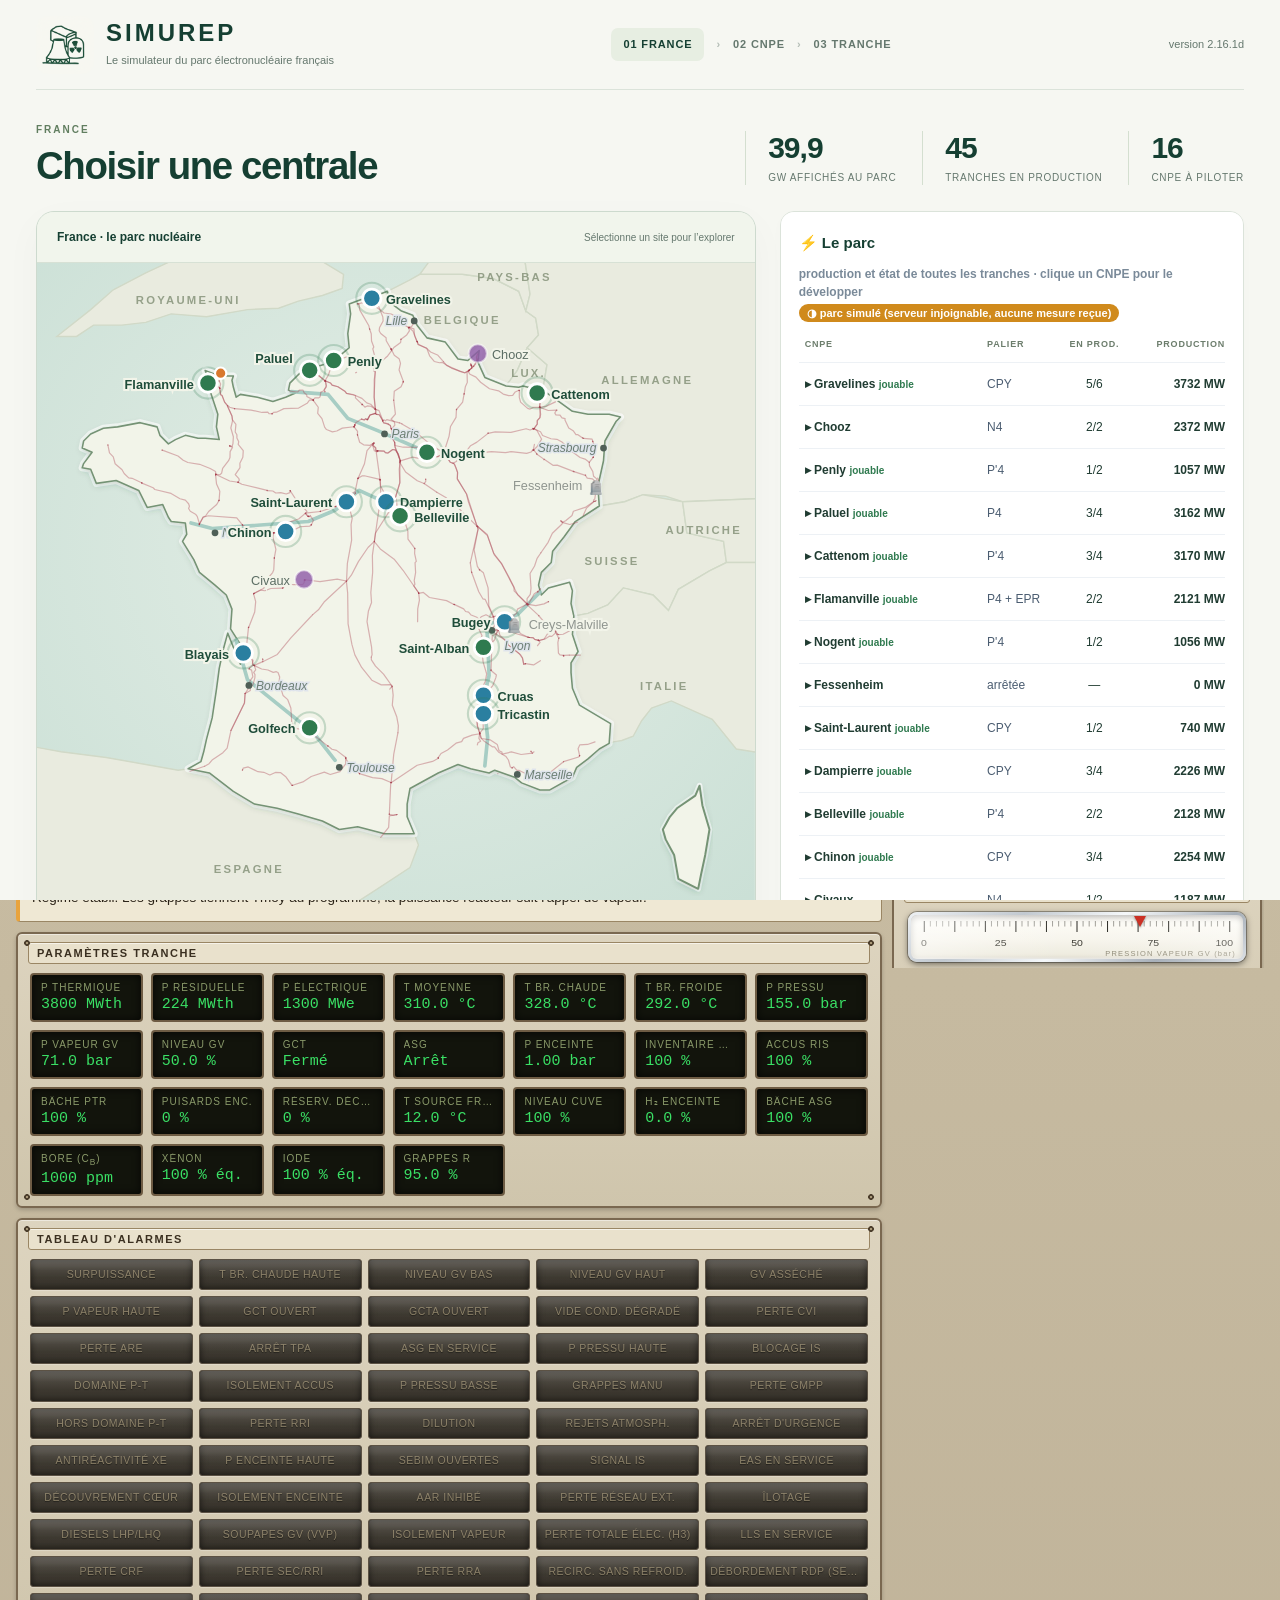
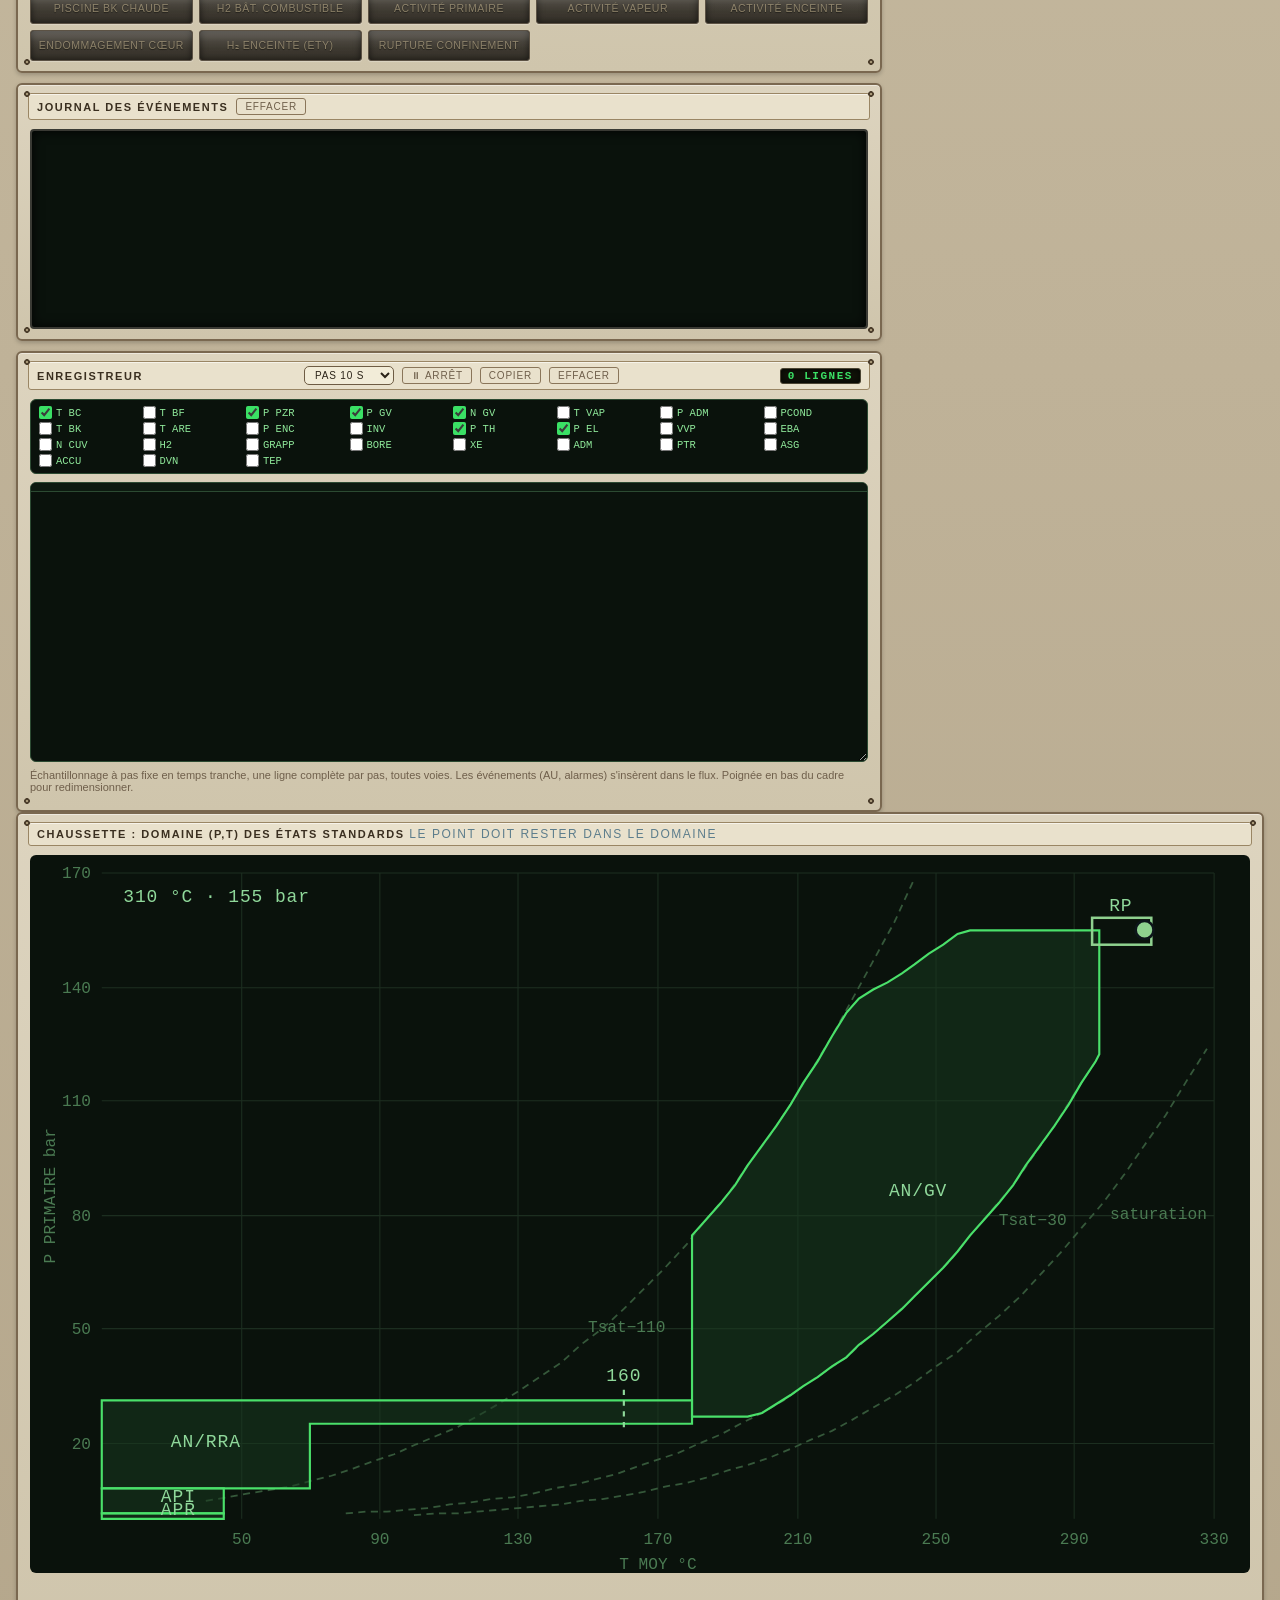
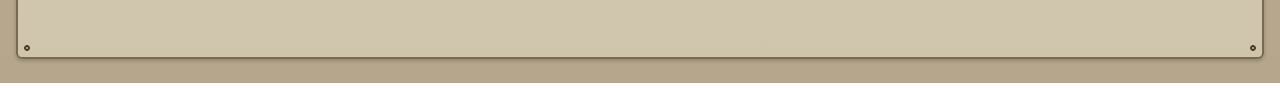
==== index.html @ f153187c "SIMUREP 2.16.1d : arrêts fortuits, Flamanville et retrait de la démo" ====
<!DOCTYPE html>
<!--
  ══════════════════════════════════════════════════════════════════════════════
  SIMUREP — © 2026 AnthoninP. Tous droits réservés.
  Ce code, son moteur physique, ses figures, ses textes et ses données sont une
  œuvre originale protégée par le droit d'auteur. Toute reproduction, copie,
  extraction, adaptation ou réutilisation, totale ou partielle, à quelque fin que
  ce soit, est INTERDITE sans l'autorisation écrite préalable de l'auteur.
  Le moteur de calcul de la version publique tourne sur un serveur privé ; le code
  visible ici est un châssis d'affichage. Contact : contact@simurep.fr

  Œuvre déposée à l'Agence pour la Protection des Programmes (APP Paris),
  enregistrée au répertoire IDDN sous le numéro :
    IDDN.FR.001.350014.000.S.P.2026.000.21100
  ══════════════════════════════════════════════════════════════════════════════
-->
<html lang="fr">
<head>
<meta charset="utf-8">
<meta name="viewport" content="width=device-width, initial-scale=1, maximum-scale=1, user-scalable=no, viewport-fit=cover">
<meta name="author" content="AnthoninP">
<meta name="copyright" content="© 2026 AnthoninP. SIMUREP, tous droits réservés. Reproduction interdite sans autorisation écrite. contact@simurep.fr">
<meta name="robots" content="index, follow, noai, noimageai">
<meta name="tdm-reservation" content="1">
<meta name="tdm-policy" content="https://simurep.fr/.well-known/tdm-policy.json">
<meta name="identifier" content="IDDN.FR.001.350014.000.S.P.2026.000.21100">
<meta name="dcterms.identifier" content="IDDN.FR.001.350014.000.S.P.2026.000.21100">
<title>SIMUREP, le simulateur du parc électronucléaire français · version 2.16.1d</title>
<meta property="og:title" content="SIMUREP, le simulateur du parc électronucléaire français">
<meta property="og:description" content="Choisis ta centrale sur la carte du parc et prends ton quart : pilote une tranche REP 900 MWe (paliers CPY et CP0) ou 1300 MWe (P4/P&#8217;4), physique réaliste, missions et mode facile.">
<meta name="description" content="SIMUREP, le simulateur du parc électronucléaire français : la France, le CNPE, la tranche. Choisis ta centrale sur la carte, prends le quart et pilote un réacteur REP 900 ou 1300 MWe depuis ton navigateur.">
<!-- mode application plein écran quand ajouté à l'écran d'accueil iOS/Android -->
<meta name="apple-mobile-web-app-capable" content="yes">
<meta name="mobile-web-app-capable" content="yes">
<meta name="apple-mobile-web-app-status-bar-style" content="black-translucent">
<meta name="apple-mobile-web-app-title" content="SIMUREP">
<meta name="theme-color" content="#1f4d3a">
<link rel="manifest" href="manifest.webmanifest">
<link rel="apple-touch-icon" sizes="180x180" href="assets/identite/icon-180.png">
<link rel="icon" type="image/png" sizes="32x32" href="assets/identite/icon-32.png">
<meta name="color-scheme" content="light only"><!-- 2.15.1 : la page porte SA palette (beige de pupitre, écrans verts) ; sans cette ligne, le mode sombre forcé de certains téléphones inverse et fait baver textes et synoptiques -->
<script>
  // ═══ SIMUREP — © 2026 AnthoninP — Tous droits réservés. Reproduction, copie, extraction ou réutilisation
  // interdites sans autorisation écrite de l'auteur (contact@simurep.fr). Ce fichier fait partie d'une œuvre protégée.
  // Œuvre déposée à l'APP, répertoire IDDN : IDDN.FR.001.350014.000.S.P.2026.000.21100 ═══

// enregistrement du service worker : rend le simulateur utilisable hors ligne
// après un premier chargement en ligne (nécessite le fichier sw.js à côté)
if('serviceWorker' in navigator){
  window.addEventListener('load',function(){
    navigator.serviceWorker.register('./sw.js').catch(function(){});
  });
}
</script>
<style>
  :root{
    color-scheme:light only;  /* 2.15.1 : jamais d'inversion automatique par le navigateur */
    --panel:#d8cfba;          /* beige panneau */
    --panel2:#c6bba1;         /* fond pupitre */
    --edge:#8a765a;           /* marron cadre */
    --ink:#2b2318;            /* encre brune */
    --dim:#6f5f4b;
    --amber:#e8a33d;
    --red:#c9271b;
    --green:#17b33c;          /* vert voyant */
    --cyan:#17656f;           /* bleu pétrole (lisible sur beige) */
    --scr:#0a120c;            /* fond écran automate */
    --scrEdge:#2c4a32;
    --scrInk:#8fe89a;
    --scrDim:#4a7a52;
    --steam:#e4ecef;
    --hot:#d95f4a;
    --cold:#4f8fc5;
    --digit:#ff3b30;
    --mono:"IBM Plex Mono","Cascadia Mono","Consolas","Menlo",monospace;
    --cond:"Arial Narrow","Roboto Condensed","Helvetica Neue",Arial,sans-serif;
  }
  *{box-sizing:border-box;margin:0;padding:0}
  html,body{background:linear-gradient(180deg,#cdc2a8,#bfb298 60%,#b5a78c);color:var(--ink);font-family:var(--cond);-webkit-text-size-adjust:100%}
  body{padding:10px;min-height:100vh}

  .topbar{display:flex;align-items:center;gap:14px;flex-wrap:wrap;
    border:2px solid #6e5c44;background:linear-gradient(180deg,#efe7d2,#ddd2b8);
    box-shadow:0 2px 5px #0004, inset 0 1px 0 #fff8;
    padding:10px 14px;border-radius:6px;margin-bottom:10px}
  .topbar h1{font-weight:700;letter-spacing:.09em;text-transform:uppercase;
    font-size:clamp(15px,2vw,21px);color:#2b2318;line-height:1.1}
  .topbar .sub{font-size:12px;color:var(--dim);letter-spacing:.08em;text-transform:uppercase}
  .spacer{flex:1}
  .clock{font-family:var(--mono);font-size:clamp(14px,1.6vw,18px);color:#ffb03a;
    background:#141008;border:2px solid #5c4c36;box-shadow:inset 0 0 8px #000c;
    padding:4px 10px;border-radius:4px;white-space:nowrap}
  .accel{display:flex;gap:0;border:1px solid var(--edge);border-radius:4px;overflow:hidden}
  .accel button{background:#b6a988;color:#5c4c36;border:0;border-right:1px solid var(--edge);
    font-family:var(--mono);font-size:13px;padding:6px 12px;cursor:pointer}
  .accel button:last-child{border-right:0}
  .accel button.on{background:#3d3021;color:#ffb03a;box-shadow:inset 0 0 6px #000a}

  html,body{overflow-x:hidden;overflow-x:clip;max-width:100vw;touch-action:manipulation}
  .layout{display:grid;grid-template-columns:1fr;gap:10px}
  .main,.side,.card{min-width:0}
  @supports(padding:env(safe-area-inset-top)){
    body{padding-top:env(safe-area-inset-top);padding-left:env(safe-area-inset-left);padding-right:env(safe-area-inset-right);padding-bottom:env(safe-area-inset-bottom)}
  }
  select{min-width:0;max-width:100%}
  #synWrap,#sockWrap{overflow:hidden;position:relative;touch-action:pan-y}
  @keyframes puffRise{
    0%  {transform:translate(930px,283px) scale(0.95);opacity:0;}
    6%  {opacity:0.95;}
    30% {transform:translate(933px,236px) scale(1.6);opacity:0.9;}
    60% {transform:translate(945px,180px) scale(2.6);opacity:0.65;}
    85% {transform:translate(964px,130px) scale(3.5);opacity:0.32;}
    100%{transform:translate(982px,96px) scale(4.2);opacity:0;}
  }
  @keyframes puffRiseB{
    0%  {transform:translate(930px,283px) scale(1.0);opacity:0;}
    6%  {opacity:0.95;}
    30% {transform:translate(935px,238px) scale(1.5);opacity:0.9;}
    60% {transform:translate(949px,184px) scale(2.75);opacity:0.65;}
    85% {transform:translate(969px,134px) scale(3.35);opacity:0.32;}
    100%{transform:translate(988px,100px) scale(4.05);opacity:0;}
  }
  #gPanache .puff{animation:puffRise 9.4s linear infinite;will-change:transform,opacity}
  #gPanache .puff:nth-child(even){animation-name:puffRiseB}
  #gPanache .puff:nth-child(1){animation-delay:-0.00s}
  #gPanache .puff:nth-child(2){animation-delay:-0.78s}
  #gPanache .puff:nth-child(3){animation-delay:-1.57s}
  #gPanache .puff:nth-child(4){animation-delay:-2.35s}
  #gPanache .puff:nth-child(5){animation-delay:-3.13s}
  #gPanache .puff:nth-child(6){animation-delay:-3.92s}
  #gPanache .puff:nth-child(7){animation-delay:-4.70s}
  #gPanache .puff:nth-child(8){animation-delay:-5.48s}
  #gPanache .puff:nth-child(9){animation-delay:-6.27s}
  #gPanache .puff:nth-child(10){animation-delay:-7.05s}
  #gPanache .puff:nth-child(11){animation-delay:-7.83s}
  #gPanache .puff:nth-child(12){animation-delay:-8.62s}
  #synop,#sockSvg{transform-origin:0 0;display:block;touch-action:pan-y;will-change:transform}
  #synWrap{overflow:hidden;position:relative}
#isoWrap{overflow:hidden;position:relative;display:none;background:#050806;border-radius:10px}
#cnpeWrap{position:relative;overflow:hidden;border-radius:14px;background:#fff;box-shadow:0 1px 4px rgba(20,40,60,.10)}
#cnpeSvg{width:100%;height:auto;display:block;transform-origin:0 0;touch-action:pan-y;will-change:transform}
#cnpeZr{display:none;position:absolute;top:8px;right:8px;z-index:5;background:#fff;border:1px solid #d5dee6;color:#1d2a38;border-radius:8px;padding:5px 9px;font-size:11px;font-weight:700;cursor:pointer}
#cnpeUnits{display:grid;grid-template-columns:repeat(auto-fit,minmax(200px,1fr));gap:10px;margin-top:12px}
.cnpeCard{background:#fff;border-radius:14px;padding:12px 14px;box-shadow:0 1px 3px rgba(20,40,60,.08)}
.cnpeBtn{background:#fff;color:#1d2a38;border:1px solid #d5dee6;border-radius:12px;padding:8px 12px;font-size:13px;font-weight:600;box-shadow:0 1px 3px rgba(20,40,60,.06);cursor:pointer;font-family:inherit}
.layBtn{background:#fff;color:#8a99a8;border:1px solid #dfe6ee;border-radius:999px;padding:4px 11px;font-size:11.5px;font-weight:600;cursor:pointer;font-family:inherit;transition:background .15s,color .15s}.layBtn.on{background:#e6eef6;color:#1d2a38;border-color:#c9d6e2}
/* ── la conduite du réseau (accueil) : contrôles à boutons, style Apple ── */
.dpRow{display:flex;align-items:center;gap:8px;padding:7px 0;border-top:1px solid #eef2f6}.dpRow:first-child{border-top:0}
.dpLab{flex:1;min-width:0;font-size:13px;color:#1d2a38;font-weight:600;white-space:nowrap;overflow:hidden;text-overflow:ellipsis}.dpLab small{display:block;font-weight:500;color:#8a99a8;font-size:11px}
.dpVal{font-variant-numeric:tabular-nums;font-size:13px;color:#33465c;min-width:86px;text-align:right}.dpVal b{color:#1d2a38}
.dpBtn{width:32px;height:32px;border-radius:50%;border:1px solid #d5dee6;background:#fff;color:#1d2a38;font-size:18px;line-height:30px;text-align:center;padding:0;cursor:pointer;font-family:inherit;box-shadow:0 1px 2px rgba(20,40,60,.06);flex:0 0 auto;-webkit-tap-highlight-color:transparent}.dpBtn:active{background:#e6eef6}.dpBtn[disabled]{opacity:.35}
.dpBig{font-size:38px;font-weight:800;letter-spacing:-.5px;color:#1d2a38;font-variant-numeric:tabular-nums;line-height:1}.dpBig small{font-size:16px;font-weight:600;color:#8a99a8;letter-spacing:0}
.dpChip{display:inline-block;padding:3px 10px;border-radius:999px;font-size:11.5px;font-weight:700;color:#fff;background:#2f7a4f;white-space:nowrap}
.dpBar{height:6px;border-radius:3px;background:#eef2f6;overflow:hidden;margin-top:6px}.dpBar i{display:block;height:100%;background:#2f7a4f;width:0;transition:width .4s}
.dpSec{font-size:11px;letter-spacing:.6px;text-transform:uppercase;color:#8a99a8;font-weight:700;margin:14px 0 2px}
.dpHelp{margin-top:10px;font-size:12.5px;color:#33465c;line-height:1.5}.dpHelp summary{cursor:pointer;font-weight:700;color:#2f7a4f;list-style:none;font-size:12.5px}.dpHelp summary::-webkit-details-marker{display:none}.dpHelp p{margin:6px 0}
.dpLog{margin-top:8px;font-size:12px;line-height:1.5;color:#33465c;max-height:110px;overflow:auto}.dpLog div{padding:2px 0;border-top:1px solid #f0f3f6}
.cnpeBtn.on{background:#2f7a4f;color:#fff;border-color:#2f7a4f}
#isoSvg{width:100%;height:auto;max-height:82vh;display:block;transform-origin:0 0;touch-action:pan-y;will-change:transform}
#viewBar{display:flex;gap:5px;align-items:center;margin:0 0 5px}
#viewBar .sw{min-width:0;font-size:9.5px;line-height:1;padding:4px 8px 3px;letter-spacing:.7px;text-transform:uppercase;font-family:ui-monospace,Menlo,Consolas,monospace;font-weight:700;color:#8fe89a;background:#0f1a13;border:1px solid #5a8a62;border-radius:2px;box-shadow:inset 1px 1px 0 #2f5238,inset -1px -1px 0 #060c08,0 1px 0 #000;position:relative;padding-left:16px}
#viewBar .sw::before{content:'';position:absolute;left:5px;top:50%;width:6px;height:6px;margin-top:-3px;background:#22402a;border:1px solid #0a120d;box-shadow:inset 0 0 1px #000}
#viewBar .sw.on{background:#1c2e20;color:#c9ffd0}
#viewBar .sw.on::before{background:#3ad46a;box-shadow:0 0 5px #3ad46a}
#viewBar .sw:active{box-shadow:inset -1px -1px 0 #2f5238,inset 1px 1px 0 #060c08} /* PAS de border-radius ici : un clip arrondi sur contenu transformé casse le fast-path GPU iOS (zoom qui rame) */
  #panOver{pointer-events:none;overflow:visible;transition:opacity .35s}
  #synZr,#sockZr,#isoZr{display:none;position:absolute;top:6px;right:6px;z-index:5;background:#1a2a1cee;border:1px solid #3a6a42;color:#8fe89a;border-radius:7px;padding:6px 10px;font-family:inherit;font-size:11px;font-weight:700;cursor:pointer}
  #aboutDd summary{list-style:none;cursor:pointer;user-select:none}
  #aboutDd summary::-webkit-details-marker{display:none}
  #aboutPane{position:absolute;right:0;top:calc(100% + 8px);width:min(460px,92vw);max-height:min(66vh,540px);overflow:auto;background:linear-gradient(180deg,#ddd4bf,#cfc5ac);border:2px solid #7a6850;border-radius:8px;box-shadow:0 8px 26px #0007;padding:11px 13px;z-index:90;text-align:left;color:#2b2318;font-size:12.5px;line-height:1.55}
  #aboutPane p{margin:7px 0}
  #mnav{position:fixed;bottom:0;left:0;right:0;display:none;gap:8px;padding:9px 10px calc(9px + env(safe-area-inset-bottom));background:#c2b494f2;border-top:2px solid #6e5c44;box-shadow:0 -5px 16px #0007;z-index:60;backdrop-filter:blur(8px)}
  #mnav button{flex:1;background:linear-gradient(180deg,#ddd2b8,#c2b494);border:1px solid #6e5c44;color:#2b2318;border-radius:8px;padding:12px 4px;font-family:inherit;font-size:12.5px;font-weight:700;letter-spacing:.03em;cursor:pointer}
  @media(max-width:1099px){#mnav{display:flex}body{padding-bottom:70px}}
  .al{white-space:nowrap;overflow:hidden;text-overflow:ellipsis;min-width:0}
  .mimic{position:relative;border:3px solid #4a463c;background:var(--scr);border-radius:8px;padding:8px;box-shadow:inset 0 0 20px #000e, 0 2px 5px #0005}
  .mimic svg{width:100%;height:auto;display:block}
  .side{display:grid;gap:10px;align-content:start}
  .main{display:grid;gap:10px;align-items:start}

  .card{position:relative;border:2px solid #7a6850;background:linear-gradient(180deg,#ddd4bf,#cfc5ac);border-radius:6px;padding:10px 12px;box-shadow:0 2px 4px #0003, inset 0 1px 0 #fff7;margin-bottom:10px}
  .main .card,.side .card{margin-bottom:0}
  .main{align-items:start}
  .card::after{content:'';position:absolute;inset:2px;pointer-events:none;
    background-image:radial-gradient(circle at 7px 7px,#a89878 0 1.4px,#4c3e2c 1.5px 2.8px,transparent 3px),radial-gradient(circle at calc(100% - 7px) 7px,#a89878 0 1.4px,#4c3e2c 1.5px 2.8px,transparent 3px),radial-gradient(circle at 7px calc(100% - 7px),#a89878 0 1.4px,#4c3e2c 1.5px 2.8px,transparent 3px),radial-gradient(circle at calc(100% - 7px) calc(100% - 7px),#a89878 0 1.4px,#4c3e2c 1.5px 2.8px,transparent 3px);
    background-repeat:no-repeat}
  @media(max-width:540px){.row{gap:6px 8px}.row button.sw{flex:1 1 auto;min-width:104px}}
  .card h2{font-size:11px;letter-spacing:.14em;text-transform:uppercase;color:#3a2f20;
    background:#e9e1cc;border:1px solid #9a8664;border-radius:3px;box-shadow:inset 0 1px 0 #fff9;
    padding:4px 8px;margin:-2px -2px 9px;font-weight:700}
  .row{display:flex;align-items:center;gap:10px;margin:7px 0;flex-wrap:wrap}
  .row label{font-size:13px;min-width:118px;color:var(--ink)}
  .val{font-family:var(--mono);font-size:13px;color:#3ae065;background:#101208;border:1px solid #4a4432;border-radius:3px;padding:1px 7px;box-shadow:inset 0 0 6px #000c;margin-left:auto;white-space:nowrap}
  .note{font-size:11px;color:var(--dim)}
  input[type=range]{flex:1;min-width:110px;height:26px;-webkit-appearance:none;appearance:none;background:transparent}
  input[type=range]::-webkit-slider-runnable-track{height:8px;border-radius:4px;background:#8a7a5c;box-shadow:inset 0 1px 3px #0007}
  input[type=range]::-webkit-slider-thumb{-webkit-appearance:none;appearance:none;width:26px;height:26px;border-radius:50%;background:radial-gradient(circle at 40% 35%,#efe4c8,#a8987a);border:2px solid #5c4c36;box-shadow:0 1px 3px #0006;cursor:pointer;margin-top:-9px}
  input[type=range]::-moz-range-track{height:8px;border-radius:4px;background:#8a7a5c}
  input[type=range]::-moz-range-thumb{width:24px;height:24px;border-radius:50%;background:radial-gradient(circle at 40% 35%,#efe4c8,#a8987a);border:2px solid #5c4c36}
  input[type=range]:disabled{opacity:.45}
  #slideBub{position:fixed;display:none;z-index:99;background:#101208;color:#3ae065;border:2px solid #6e5c44;border-radius:6px;padding:5px 12px;font-family:var(--mono);font-size:17px;font-weight:700;box-shadow:0 3px 10px #0008, inset 0 0 6px #000c;pointer-events:none;transform:translate(-50%,-115%);white-space:nowrap}
  #slideBub.on{display:block}

  button.sw{background:linear-gradient(180deg,#c2b494,#a89a78);border:1px solid #6e5c44;color:#2b2318;
    font-family:var(--cond);font-size:13px;padding:6px 12px;border-radius:4px;cursor:pointer;letter-spacing:.04em;
    box-shadow:0 1px 2px #0004, inset 0 1px 0 #fff6}
  button.sw:active{transform:translateY(1px)}
  button.sw.on{background:radial-gradient(ellipse at 50% 60%,#5fe87a,#1d9e3f);border-color:#0e7a2a;color:#04300e;
    box-shadow:0 0 10px 2px #2fd85a66, inset 0 0 6px #fff5}
  button.sw.warn{background:radial-gradient(ellipse at 50% 60%,#ffd97a,#e09a12);border-color:#a87608;color:#4a3000;
    box-shadow:0 0 10px 2px #f0a91c66, inset 0 0 6px #fff5}
  button.hold.holding{background:#4a3a12!important;border-color:#e8a33d!important;color:#ffd27a!important}
  button.hold{background:linear-gradient(180deg,#c2b494,#a89a78);border:1px solid #6e5c44;color:#17656f;
    font-family:var(--cond);font-size:13px;padding:8px 12px;border-radius:4px;cursor:pointer;user-select:none;-webkit-user-select:none;touch-action:manipulation}
  button.hold:active{background:#988a68}
  button.au{width:100%;background:radial-gradient(circle at 50% 35%,#7c1610,#4e0d09);
    border:2px solid #8c2a22;color:#ffd9d5;font-weight:700;letter-spacing:.12em;font-size:14px;
    padding:12px;border-radius:6px;cursor:pointer;text-transform:uppercase}
  button.au:active{transform:translateY(1px)}
  button.inc{background:linear-gradient(180deg,#8a5c3a,#6e4426);border:1px solid #4a2c14;color:#ffd9a0;
    font-size:13px;padding:8px 10px;border-radius:4px;cursor:pointer;flex:1;letter-spacing:.03em}
  button.rearm{background:linear-gradient(180deg,#3a7a4a,#256036);border:1px solid #14401e;color:#c8ffd4;
    font-size:13px;padding:8px 10px;border-radius:4px;cursor:pointer;flex:1}

  .params{display:grid;grid-template-columns:repeat(auto-fit,minmax(118px,1fr));gap:8px}
  .p{background:#12140c;border:2px solid #6e5c44;border-radius:4px;padding:7px 9px;min-width:0;overflow:hidden;box-shadow:inset 0 0 8px #000b}
  .p .k{font-size:10px;letter-spacing:.1em;text-transform:uppercase;color:#8a9a6a;white-space:nowrap;overflow:hidden;text-overflow:ellipsis}
  .p .v{font-family:var(--mono);font-size:15px;color:#3ae065;margin-top:3px;white-space:nowrap;overflow:hidden;text-overflow:ellipsis}
  .p .v.a{color:var(--amber)} .p .v.r{color:var(--red)}

  .bilan{width:100%;border-collapse:collapse;font-family:var(--mono);font-size:12.5px}
  .bilan td{padding:3px 2px;border-bottom:1px dotted #202a31}
  .bilan td:last-child{text-align:right;color:var(--amber)}
  .bilan tr.tot td{border-top:1px solid var(--edge);border-bottom:0;color:#e6edf0;font-weight:700}
  .bilan tr.tot td:last-child{color:var(--green)}

  .alarms{display:grid;grid-template-columns:repeat(auto-fit,minmax(96px,1fr));gap:6px}
  /* verrines d'alarme : dalle translucide sur caisson sombre, étiquette dans l'épaisseur */
  .al{position:relative;
    background:linear-gradient(180deg,rgba(238,230,206,.16),rgba(190,178,148,.08)),#2a2620;
    border:1px solid #5c5244;border-radius:3px;
    font-size:10.5px;letter-spacing:.05em;text-transform:uppercase;color:#8a7f66;
    text-align:center;padding:8px 4px;line-height:1.25;
    box-shadow:inset 0 0 7px #0009, 0 1px 1px #fff4;text-shadow:0 1px 1px #0007}
  .al::after{content:'';position:absolute;inset:0;border-radius:inherit;pointer-events:none;
    background:linear-gradient(180deg,rgba(255,255,255,.20) 0%,rgba(255,255,255,.04) 36%,transparent 62%)}
  .al.amber{background:radial-gradient(ellipse at 50% 55%,#ffdf7a 0%,#f0a91c 66%,#b87a08 100%);
    border-color:#a87608;color:#241800;text-shadow:0 0 2px #fff9;
    box-shadow:0 0 16px 3px #f0a91c88, inset 0 0 10px #ffffff55;
    animation:blink 1.1s steps(2,start) infinite}
  .al.red{background:radial-gradient(ellipse at 50% 55%,#ff9d86 0%,#e0392a 66%,#8c150c 100%);
    border-color:#8c1a10;color:#2a0300;text-shadow:0 0 2px #fff7;
    box-shadow:0 0 16px 3px #e0392a88, inset 0 0 10px #ffffff44;
    animation:blink .6s steps(2,start) infinite}
  @keyframes blink{50%{filter:brightness(.55)}}
  @media (prefers-reduced-motion:reduce){.al.amber,.al.red{animation:none}}

  .msg{border:1px solid #9a8664;border-left:4px solid var(--amber);background:#efe8d4;
    border-radius:4px;padding:9px 12px;font-size:13.5px;line-height:1.45;color:#2b2318;min-height:44px;box-shadow:inset 0 1px 0 #fff8}

  .log{font-family:var(--mono);font-size:11.5px;line-height:1.55;height:200px;overflow-y:auto;
    background:var(--scr);border:2px solid #3a3a34;border-radius:4px;padding:6px 9px;box-shadow:inset 0 0 12px #000d;
    scrollbar-width:thin;scrollbar-color:#2c4a32 transparent}
  .log::-webkit-scrollbar{width:8px}
  .log::-webkit-scrollbar-thumb{background:#2c4a32;border-radius:4px}
  .log .e{color:var(--scrInk);white-space:pre-wrap}
  .log .e.red{color:#ff8d84}
  .log .e.amber{color:#ffd469}
  .log .e.cyan{color:#5fe0c8}
  .log .e.dim{color:var(--scrDim)}
  .logclear{margin-left:auto;background:none;border:1px solid var(--edge);color:var(--dim);
    font-size:10px;letter-spacing:.08em;text-transform:uppercase;padding:2px 8px;border-radius:3px;cursor:pointer}

  /* ---- écran d'ordinateur ---- */
  @media (min-width:1100px){
    body{padding:14px 16px}
    .layout{grid-template-columns:minmax(0,1fr) 372px;align-items:start}
    .main{display:grid;gap:10px}
    .side{max-height:calc(100vh - 96px);overflow-y:auto;padding-right:2px;
      scrollbar-width:thin;scrollbar-color:#8a765a transparent}
    .side::-webkit-scrollbar{width:8px}
    .side::-webkit-scrollbar-thumb{background:#8a765a;border-radius:4px}
    .params{grid-template-columns:repeat(7,minmax(0,1fr))}
    .alarms{grid-template-columns:repeat(5,minmax(0,1fr))}
  }
  @media (max-width:1099px){
    .params{grid-template-columns:repeat(3,minmax(0,1fr))}
    .alarms{grid-template-columns:repeat(2,minmax(0,1fr))}
  }

  /* SVG */
  .lbl{font-family:var(--mono);font-size:12px;fill:#8fd89a;letter-spacing:.02em}
  .lblS{font-family:var(--mono);font-size:10.5px;fill:#5a9a62;letter-spacing:.02em}
  /* écran de supervision : rendu pixel d'automate */
  #synop *{shape-rendering:crispEdges}
  #synop text{font-family:var(--mono)}
  /* pupitre formation (mode facile) */
  #easyCard{display:none;border:2px solid #c89a1a;background:linear-gradient(180deg,#fff3c8,#f5e4a4);
    border-radius:6px;padding:10px 14px;box-shadow:0 2px 5px #0004, inset 0 1px 0 #fffa;margin-bottom:2px}
  #easyCard.on{display:block}
  #easyMsg{font-size:15px;line-height:1.5;color:#3a2c10;font-weight:600}
  #easyLex{display:none;margin:8px 0;font-size:12.5px;line-height:1.55;color:#4a3a1a;column-width:270px;column-gap:22px;background:linear-gradient(180deg,#ddd4bf,#cfc5ac);border:2px solid #7a6850;border-radius:6px;padding:10px 12px}
  #easyLex.on{display:block}
  #easyLex b{color:#2b2318}
  .lexD summary{cursor:pointer;color:#a8720a;font-weight:700;font-size:11.5px;margin-top:2px}
  .lexD summary:hover{text-decoration:underline}
  .lexP{margin:4px 0 6px;padding:6px 9px;background:#fffbe8;border-left:3px solid #c89a1a;border-radius:3px}
  .digits{font-family:var(--mono);font-weight:700;fill:var(--digit)}
  .digitsG{font-family:var(--mono);font-weight:700;fill:var(--green)}
  .flowhot{stroke:var(--hot);stroke-width:7;fill:none}
  .flowcold{stroke:var(--cold);stroke-width:7;fill:none}
  .flowdash{stroke:#fff;stroke-opacity:.55;stroke-width:2.2;fill:none;stroke-dasharray:6 12}
  .steamline{stroke:var(--steam);stroke-width:5;fill:none;stroke-opacity:.85}
  .steamsmall{stroke:var(--steam);stroke-width:3;fill:none;stroke-opacity:.7}
  .waterline{stroke:#2a6a3e;stroke-width:4;fill:none;stroke-opacity:.85}
  .watersmall{stroke:#2a6a3e;stroke-width:3;fill:none;stroke-opacity:.75}
  .vessel{fill:#16241a;stroke:#3a5a42;stroke-width:2}
  .sens rect{fill:#0b0f13;stroke:#2a343c;stroke-width:1;rx:3}
  .sens .sl{font-family:var(--cond);font-size:8.5px;fill:#5d6d75;letter-spacing:.06em}
  .sens .sv{font-family:var(--mono);font-size:11px;fill:#4fc57a;font-weight:700}
  .sens line{stroke:#3a4750;stroke-width:1;stroke-dasharray:2 3}
  .tab{cursor:pointer}
  .anim .fdash{animation:dashmove 1.2s linear infinite}
  @keyframes dashmove{to{stroke-dashoffset:-18}}
  @media (prefers-reduced-motion:reduce){.anim .fdash{animation-duration:3.6s}}  /* le sens du débit est une info : on ralentit, on ne fige pas (réglage « réduire le mouvement » des PC) */
</style>
<style id="parcTheme">
/* PARC_THEME_START */
/* SIMUREP © 2026 AnthoninP. Vue parc et CNPE, sans effet sur les pupitres TRANCHE.
   Source embarquée par embed.py pour conserver le fonctionnement autonome. */
#carteFr,#cnpeFr{--forest:#153f32;--ink:#203c32;--muted:#65786e;--line:#dbe3da;--paper:#f6f7f2;background:var(--paper)!important;color:var(--ink);font-family:Inter,-apple-system,BlinkMacSystemFont,"Segoe UI",sans-serif;font-size:14px;line-height:1.5}
#carteFr *,#cnpeFr *{box-sizing:border-box}
/* Les vues fixes ne suivent pas les marges du body. Le cadre protège aussi
   le contenu pendant le défilement, en portrait comme en paysage sur iPhone. */
#carteFr,#cnpeFr{box-sizing:border-box;border:0 solid var(--paper);border-width:env(safe-area-inset-top,0px) env(safe-area-inset-right,0px) env(safe-area-inset-bottom,0px) env(safe-area-inset-left,0px)}
.parcShell{max-width:1480px;margin:auto;padding:0 36px 24px}
.parcHeader{display:flex;align-items:center;justify-content:space-between;gap:24px;min-height:90px;border-bottom:1px solid var(--line)}
.parcBrand{display:flex;align-items:center;gap:12px;color:var(--forest)}
.parcLogo{width:58px;height:58px;flex:none;border-radius:12px}
.parcWordmark{font-size:24px;letter-spacing:3px;font-weight:850;line-height:1.1}
.parcBrand small{display:block;font-size:11px;letter-spacing:0;margin-top:6px;color:var(--muted)}
.parcSteps{display:flex;align-items:center;gap:20px;color:var(--muted);font-size:11px;letter-spacing:1.1px;font-weight:650;text-transform:uppercase}
.parcSteps b{color:var(--forest);background:#e7eee2;border-radius:7px;padding:8px 12px}
.parcSteps i{font-style:normal;opacity:.45}
#carteVer{font-size:11px;color:var(--muted);font-variant-numeric:tabular-nums}
.parcIntro{display:flex;align-items:end;justify-content:space-between;gap:24px;margin:32px 0 24px}
.parcEyebrow{font-size:10px;font-weight:750;letter-spacing:2px;text-transform:uppercase;color:#617e60;margin-bottom:7px}
.parcIntro h1{font:650 clamp(28px,3vw,42px)/1.12 Inter,-apple-system,BlinkMacSystemFont,"Segoe UI",sans-serif;letter-spacing:-1.4px;text-transform:none;color:var(--forest);margin:0}
.parcIntro p{font-size:13px;color:var(--muted);margin:9px 0 0}
.parcMetrics{display:flex;gap:26px;flex:none;padding-bottom:2px}
.parcMetric{padding-left:22px;border-left:1px solid #d4dfd0}
.parcMetric strong{font-size:30px;font-weight:650;letter-spacing:-1px;color:var(--forest);font-variant-numeric:tabular-nums;line-height:1.1;white-space:nowrap}
.parcMetric small{font-size:13px;font-weight:500;letter-spacing:0}
.parcMetric span{display:block;font-size:10px;letter-spacing:.7px;text-transform:uppercase;color:var(--muted);margin-top:6px}
.parcGrid{display:grid;grid-template-columns:minmax(0,1.55fr) minmax(335px,1fr);gap:24px;align-items:start}
.parcMapColumn{min-width:0}
.parcMapPanel{border:1px solid #cddace;border-radius:18px;background:#edf2e9;overflow:hidden;box-shadow:0 12px 38px #183d2a08}
.parcMapTop{display:flex;align-items:center;justify-content:space-between;gap:12px;padding:16px 20px;border-bottom:1px solid #d7e1d5;background:#f1f5ec}
.parcMapTop b{font-size:12px;color:var(--forest);font-weight:700}
.parcMapTop span{font-size:10px;color:var(--muted)}
#carteWrap{position:relative;overflow:hidden}
/* Garder le ratio du viewBox : une hauteur plafonnée laisse des bandes hors du fond marin sur PC. */
#svgFr{width:100%;height:auto;display:block;transform-origin:0 0;background:#dce9e0}
#svgFr .stG{outline:none;pointer-events:bounding-box}
#svgFr .stG>text{font-family:Arial,sans-serif;font-size:9px;letter-spacing:0;stroke:#f2f4e9;stroke-width:3px}
#svgFr .stG>text tspan{display:none}
#svgFr .stG>circle:first-child{stroke-width:1.5px;stroke-opacity:.6}
#svgFr .stG:hover>circle,#svgFr .stG:focus-visible>circle{stroke:#123e2c;stroke-width:2.5;filter:drop-shadow(0 0 3px #ffffff)}
#svgFr .stG:hover>text,#svgFr .stG:focus-visible>text{fill:#061e13;stroke:#fff;stroke-width:4}
#carteZr{display:none;position:absolute;top:12px;right:12px;z-index:5;background:var(--forest);color:#fff;border:0;border-radius:8px;padding:8px 12px}
#carteLay{display:flex;gap:5px;flex-wrap:wrap;padding:12px 16px;background:#f1f5ec;border-top:1px solid #d7e1d5}
#carteLay .layBtn{font-family:inherit;font-size:10px;font-weight:550;line-height:1.3;border:1px solid transparent;border-radius:6px;background:transparent;color:#657568;padding:7px 9px;box-shadow:none;cursor:pointer}
#carteLay .layBtn.on{background:#fff;border-color:#d1ddcd;color:var(--forest)}
.parcLegend{display:flex;flex-wrap:wrap;gap:5px 14px;padding:12px 2px;color:var(--muted);font-size:10px}
.parcLegend span{white-space:nowrap}.parcLegend i{display:inline-block;width:7px;height:7px;border-radius:50%;margin-right:4px}
#carteMsg{font-size:13px;color:#94601c;font-weight:600;margin:5px 0}
#carteMsg:empty{display:none}
.parcHint{padding:13px 16px;border-left:3px solid #94b184;background:#eaf0e3;color:#4a654b;font-size:12px;border-radius:0 8px 8px 0}
.parcHint b{color:var(--forest)}
#carteFr .cnpeCard,#cnpeFr .cnpeCard{border:1px solid var(--line);box-shadow:0 4px 14px #14362604;border-radius:14px;background:#fff}
#mesTr{margin:0!important;padding:20px 18px!important;overflow:auto;max-height:830px;scrollbar-width:thin;scrollbar-color:#becfba transparent}
#mesTr>div:first-child{font-size:18px!important;color:var(--forest)!important;font-weight:700!important}
#mesTr>div:nth-child(2){font-size:11px!important;line-height:1.5;margin-top:3px!important}
#mesTr table{width:100%;border-collapse:collapse;font-size:12px!important;color:var(--ink)}
#mesTr tr.parcRow{transition:background .15s ease}
#mesTr td{padding-top:10px!important;padding-bottom:10px!important;border-color:#e8eee5!important}
#mesTr tr:first-child td{font-size:9px!important;letter-spacing:.8px;color:#6c7d6c!important;font-weight:650!important}
#mesTr tr:last-child{background:#edf3e7;color:var(--forest)}
#mesTr tr:last-child td{padding:13px 6px!important}
#mesTr .cnpeBtn{padding:7px 10px;font-size:11px}
#mesTr .parcSiteAction{background:#f4f7ef}
#mesTr .parcSiteAction td{padding:8px 6px 14px!important}
#mesTr .parcSiteButton{display:flex;align-items:center;justify-content:space-between;gap:12px;width:100%;min-height:52px;padding:12px 16px;border:1px solid var(--forest);border-radius:9px;background:var(--forest);color:#fff;font-family:inherit;font-size:15px;font-weight:750;line-height:1.3;box-shadow:none;cursor:pointer}
#mesTr .parcSiteButton:focus-visible{outline:3px solid #8dad7e;outline-offset:3px}
#mesTr .parcSiteButton>span:last-child{font-size:21px;line-height:1}
/* Le survol ne sert pas de sélection tactile ; les boutons gardent leur focus clavier. */
@media(hover:hover) and (pointer:fine){
  #mesTr tr.parcRow:hover{background:#edf3e7!important;outline:2px solid #92b083;outline-offset:-2px}
  #mesTr .parcSiteButton:hover{background:#205c47;border-color:#205c47}
}
#dispCard{margin-top:22px!important;padding:24px!important}
#carteFr .dpBig{color:var(--forest);font-weight:600}
.parcLearn{display:grid;grid-template-columns:repeat(2,minmax(0,1fr));gap:14px;margin:22px 0 0;color:var(--muted)}
.parcLearnCard{display:flex;flex-direction:column;min-width:0;padding:20px;border:1px solid #d1ddcd;border-radius:14px;background:#f9fbf5;box-shadow:0 4px 16px #183d2a04}
.parcLearnIcon{display:grid;place-items:center;width:34px;height:34px;margin-bottom:14px;border:1px solid #d5e0ce;border-radius:9px;background:#e9f0e1;color:#416344}
.parcLearnIcon svg{display:block;width:19px;height:19px;fill:none;stroke:currentColor;stroke-width:1.6;stroke-linecap:round;stroke-linejoin:round}
#carteFr .parcLearn h2{margin:0 0 10px;font:650 18px/1.3 Inter,-apple-system,BlinkMacSystemFont,"Segoe UI",sans-serif;letter-spacing:-.35px;color:var(--forest);text-transform:none}
.parcLearn p{margin:0 0 20px;font-size:12px;line-height:1.65;color:#5c715e}
.parcLearnActions{display:flex;align-items:center;flex-wrap:wrap;gap:8px;margin-top:auto}
#carteFr .parcLearn button{min-height:40px;padding:9px 12px;border:1px solid var(--forest);border-radius:8px;background:var(--forest);color:#fff;font-family:inherit;font-size:11px;font-weight:600;line-height:1.3;cursor:pointer;transition:background .15s ease,border-color .15s ease}
#carteFr .parcLearn button:hover{background:#245840;border-color:#245840}
#carteFr .parcLearn button.parcLearnSecondary{background:#fff;color:var(--forest);border-color:#cbd8c5}
#carteFr .parcLearn button.parcLearnSecondary:hover{background:#e9f0e1;border-color:#aabc9f}
@media(max-width:620px){.parcLearn{grid-template-columns:1fr;gap:12px}.parcLearnCard{padding:18px}.parcLearnIcon{margin-bottom:12px}}
/* Les deux bibliothèques pédagogiques sont hors de #carteFr et portent encore
   des styles inline compacts. Les surcharges restent réservées aux grands écrans ;
   ne pas les appliquer à #easyLex, qui appartient au pupitre, ni au mobile. */
@media(min-width:1024px){
  #carteLexM>div,#carteHistM>div{
    width:calc(100% - 64px);max-width:780px!important;padding:28px!important;
    font-family:Inter,-apple-system,BlinkMacSystemFont,"Segoe UI",sans-serif;
    font-size:clamp(17px,1.1vw,20px)!important;line-height:1.65!important;
  }
  #carteLexM>div>div:first-child,#carteHistM>div>div:first-child{gap:20px!important}
  #carteLexM>div>div:first-child>b,#carteHistM>div>div:first-child>b{font-size:clamp(20px,1.4vw,24px)!important;line-height:1.35}
  #carteLexM>div>div:first-child>button,#carteHistM>div>div:first-child>button{
    flex:none;min-height:40px;padding:9px 14px!important;
    font-family:inherit;font-size:clamp(14px,.9vw,16px);line-height:1.4;
  }
  #carteLexQ{margin:20px 0!important;padding:11px 13px!important;font-family:inherit;font-size:clamp(16px,1vw,18px)!important;line-height:1.5}
  #carteLexBody,#carteHistBody{min-height:0;font-size:clamp(17px,1.1vw,20px)!important;line-height:1.65;scrollbar-gutter:stable}
  #carteLexBody>div{margin-bottom:22px!important}
  #carteLexBody>div:last-child{margin-bottom:0!important}
  #carteLexBody .lexD summary{margin-top:6px;padding:3px 0;font-size:clamp(15px,1vw,18px);line-height:1.5}
  #carteLexBody .lexP{margin:10px 0 0;padding:12px 16px}
  #carteHistBody{margin-top:24px!important}
  #carteHistBody>p{margin-bottom:24px!important}
  #carteHistBody>p:last-child{margin-bottom:0!important}
}
.parcFooter{display:flex;align-items:center;justify-content:space-between;flex-wrap:wrap;gap:14px;color:var(--muted);font-size:10px;margin-top:26px;padding-top:18px;border-top:1px solid var(--line)}
.parcFooter nav{display:flex;flex-wrap:wrap;gap:16px}
.parcFooter button{border:0;background:none;font:inherit;color:var(--muted);padding:4px 0;cursor:pointer}
.parcFooter button:hover{color:var(--forest);text-decoration:underline}
#carteFr .parcFooter{display:grid;grid-template-columns:1fr 1fr;row-gap:18px}
#carteFr .parcFooter>span{text-align:right}
#carteFr #bCarteReset{grid-column:1/-1;justify-self:center;min-height:48px;padding:12px 18px;border:1.5px solid #5f806a;border-radius:10px;background:#e9f0e4;color:#153f32;font-size:14px;font-weight:700;line-height:1.3;white-space:normal;text-align:center}
#carteFr #bCarteReset:hover{background:#dce9d6;border-color:#153f32;text-decoration:none}
@media(max-width:620px){#carteFr .parcFooter{grid-template-columns:1fr;justify-items:center}#carteFr .parcFooter nav{justify-content:center}#carteFr .parcFooter>span{text-align:center}}
@media(max-width:480px){#carteFr #bCarteReset{width:100%}}
#carteFr button:focus-visible,#cnpeFr button:focus-visible,#carteFr a:focus-visible{outline:3px solid #87aa6f;outline-offset:3px}
.cnpeShell{max-width:1480px;margin:auto;padding:0 36px 28px}
.cnpeTopbar{display:flex;align-items:center;gap:20px;border-bottom:1px solid var(--line);min-height:76px}
.cnpeTopbar span{font-size:11px;letter-spacing:1.4px;color:var(--muted);text-transform:uppercase}
.cnpeHeading{margin:28px 0 18px}
#cnpeTitle{font:650 clamp(28px,3vw,40px)/1.15 Inter,-apple-system,BlinkMacSystemFont,"Segoe UI",sans-serif;color:var(--forest);letter-spacing:-1.2px;margin:0}
#cnpeSub{font-size:13px;color:var(--muted);margin-top:8px}
#cnpeCom{font-size:12px;color:#42664e;margin:8px 0}
#cnpeVit{font-size:12px;color:#5b7651;margin:4px 0 18px}
.cnpeOverview{display:grid;grid-template-columns:minmax(0,1fr) 320px;gap:22px;align-items:start}
#cnpeWrap{border:1px solid #c9d8c4;border-radius:16px;background:#e5eddf;box-shadow:0 12px 38px #183d2a08;min-width:0}
#cnpeUnits{grid-template-columns:1fr;margin:0;gap:12px}
#cnpeFr .cnpeCard{padding:16px}
#cnpeFr .cnpeBtn{font-family:inherit;border-radius:8px;box-shadow:none;border-color:#ceddcb;color:var(--forest);background:#fafcf8;transition:background .15s ease}
#cnpeFr .cnpeBtn:hover{background:#e6efdf}
#cnpeFr .cnpeBtn.on{color:#fff;background:var(--forest);border-color:var(--forest)}
#cnpeJournal{margin:18px 0 0;padding:13px 16px}
#cnpeJournal:empty{display:none}
.cnpePlanCaption{color:var(--muted);font-size:11px;margin:10px 4px 0}
@media(max-width:1100px){.parcShell,.cnpeShell{padding-right:22px;padding-left:22px}.parcGrid{gap:18px;grid-template-columns:minmax(0,1.2fr) minmax(315px,1fr)}.parcMetrics{gap:15px}.parcMetric{padding-left:15px}.parcMetric strong{font-size:25px}.parcSteps{gap:12px}.cnpeOverview{grid-template-columns:minmax(0,1fr) 280px}}
@media(max-width:820px){.parcHeader{min-height:78px}.parcSteps{display:none}.parcIntro{display:block;margin:24px 0 20px}.parcMetrics{margin-top:22px;padding-top:18px;border-top:1px solid var(--line);justify-content:space-between}.parcMetric{padding:0;border:0}.parcGrid{grid-template-columns:1fr}.parcMapTop{padding:13px 16px}#mesTr{max-height:620px}.cnpeOverview{grid-template-columns:1fr}#cnpeUnits{grid-template-columns:repeat(2,minmax(0,1fr))}.cnpeShell{padding-bottom:20px}}
@media(max-width:480px){.parcShell,.cnpeShell{padding-right:14px;padding-left:14px}.parcWordmark{font-size:21px}.parcBrand small{font-size:8px}.parcIntro h1{font-size:30px}.parcMetric strong{font-size:24px}.parcMetric span{font-size:8px}.parcMapTop span{max-width:120px;text-align:right;font-size:9px}#mesTr{padding:16px 10px!important}#mesTr td{font-size:11px}#cnpeUnits{grid-template-columns:1fr}#carteLay{padding:9px;gap:3px}.parcLegend{font-size:9px;gap:4px 10px}.parcFooter{align-items:start}.cnpeTopbar{gap:12px}.cnpeTopbar span{font-size:9px}}
@media(prefers-reduced-motion:reduce){#carteFr *,#cnpeFr *{transition:none!important;animation:none!important}}

/* Cartes de conduite CNPE — présentation uniquement ; les états viennent de cnpe.js. */
#carteFr .parcSiteToggle{padding:2px 0;border:0;background:transparent;color:inherit;font:inherit;text-align:left;cursor:pointer}
#carteFr .parcSiteToggle:focus-visible{outline:2px solid #2e7650;outline-offset:3px;border-radius:3px}
#cnpeFr #cnpeUnits{gap:12px;grid-template-columns:repeat(auto-fit,minmax(210px,1fr));align-items:start}
#cnpeFr #cnpeUnits .cnpeCard{position:relative;border:1px solid #dce4dc;border-radius:18px;padding:18px;background:#fcfdf9;box-shadow:0 3px 12px #193c2710;transition:border-color .18s,box-shadow .18s}
#cnpeFr #cnpeUnits .cnpeCard.is-current{border-color:#2f7856;box-shadow:0 0 0 2px #2f785615,0 4px 16px #193c2712}
#cnpeFr .cnpeCardHead{display:flex;align-items:center;gap:11px;margin-bottom:15px}
#cnpeFr .cnpeUnitNo{display:grid;place-items:center;width:41px;height:43px;flex:0 0 auto;background:#e9efe5;color:#416149;border:1px solid #d7e1d3;border-radius:11px;font:600 19px ui-monospace,SFMono-Regular,Menlo,monospace;letter-spacing:-1px}
#cnpeFr .is-current .cnpeUnitNo{background:#285e44;border-color:#285e44;color:#fff}
#cnpeFr .cnpeEyebrow{font-size:9px;line-height:1.4;font-weight:700;letter-spacing:1.3px;color:#748370;text-transform:uppercase}
#cnpeFr .cnpeCardTitle{font-size:16px;line-height:1.35;font-weight:750;letter-spacing:-.3px;color:#20382b}
#cnpeFr .cnpeStateRow{display:flex;justify-content:space-between;align-items:center;gap:8px;min-height:22px;margin-bottom:9px}
#cnpeFr .cnpeState{display:inline-flex;align-items:center;gap:5px;font-size:10px;font-weight:750;letter-spacing:.35px;color:var(--cnpe-state,#416149)}
#cnpeFr .cnpeState:before{content:"";width:6px;height:6px;border-radius:50%;background:currentColor}
#cnpeFr .cnpeOrigin{font-size:9px;font-weight:600;color:#75816f;text-align:right}
#cnpeFr .is-current .cnpeOrigin{color:#2e6b48}
#cnpeFr .cnpePower{display:flex;align-items:baseline;gap:7px;line-height:1.15;color:#253e2e;font-variant-numeric:tabular-nums}
#cnpeFr .cnpePower strong{font-size:34px;font-weight:650;letter-spacing:-1.5px}
#cnpeFr .cnpePower span{font-size:11px;color:#6d7d6b;font-weight:650}
#cnpeFr .cnpeLoad{height:5px;margin-top:15px;border-radius:5px;background:#e5ebe1;overflow:hidden}
#cnpeFr .cnpeLoad i{display:block;height:100%;background:var(--cnpe-state,#416149);border-radius:5px;transition:width .4s ease}
#cnpeFr .cnpeLoadCaption{display:flex;align-items:center;justify-content:space-between;gap:6px;margin-top:6px;color:#73806d;font-size:9px;font-variant-numeric:tabular-nums}
#cnpeFr .cnpeLoadCaption span:first-child{font-weight:700;color:#496047}
#cnpeFr .cnpeStateLabel{min-height:31px;margin:13px 0 12px;color:#667662;font-size:11px;line-height:1.45}
#cnpeFr .cnpeIncident{margin:0 0 12px;padding:9px 10px;border-radius:8px;background:#fbede8;color:#aa3827;font-size:11px;line-height:1.45;font-weight:650}
#cnpeFr #cnpeUnits button[data-tr]{width:100%;min-height:39px;display:block;border-radius:10px;font-size:12px}
#cnpeFr .cnpeActionLabel{padding:13px 0 6px;font-size:9px;font-weight:700;letter-spacing:.6px;text-transform:uppercase;color:#73836e}
#cnpeFr .cnpeAct>.cnpeBtn{margin:3px 0}
#cnpeFr .cnpeTest{margin-top:12px;padding-top:10px;border-top:1px solid #e4e9df}
#cnpeFr .cnpeTest .cnpeBtn{border:0;background:transparent;box-shadow:none;color:#75816f;padding-left:0!important}
#cnpeFr .cnpeUnavailable{display:block;padding:11px 9px;border-radius:9px;background:#f0ede3;color:#8a7b51;font-size:11px;line-height:1.4;text-align:center}
#cnpeFr #cnpeSvg [data-card-u]{cursor:pointer;transition:stroke-width .15s}
#cnpeFr #cnpeSvg [data-card-u]:not(.cnpeTrancheLabel):hover,#cnpeFr #cnpeSvg .cnpeTrancheLabel:hover>rect{stroke:#163c28;stroke-width:3}
#cnpeFr #cnpeSvg [data-card-u]:focus-visible{outline:none}
#cnpeFr #cnpeSvg [data-card-u]:not(.cnpeTrancheLabel):focus-visible,#cnpeFr #cnpeSvg .cnpeTrancheLabel:focus-visible>rect{stroke:#172f24;stroke-width:4;stroke-dasharray:3 2}
#cnpeFr button:focus-visible{outline:3px solid #89b194;outline-offset:3px}
@media(max-width:820px){#cnpeFr #cnpeUnits{grid-template-columns:repeat(2,minmax(0,1fr));gap:10px}}
@media(max-width:480px){#cnpeFr #cnpeUnits{grid-template-columns:1fr}}
@media(prefers-reduced-motion:reduce){#cnpeFr .cnpeLoad i,#cnpeFr #cnpeUnits .cnpeCard,#cnpeFr #cnpeSvg [data-card-u]{transition:none}}
#cnpeSvg .cnpeDUS[data-position="schematique"] path{stroke-dasharray:3 2}
/* PARC_THEME_END */
</style>
<style id="stageStepsStyle">
/* Repère informatif des trois vues : aucun lien ni action de conduite. */
.stageSteps{display:flex;align-items:center;gap:12px;white-space:nowrap;font-size:11px;font-weight:650;letter-spacing:.08em;text-transform:uppercase}
.stageSteps i{font-style:normal;opacity:.45}
.stageSteps [aria-current="step"]{font-weight:750}
#carteFr .stageSteps,#cnpeFr .stageSteps{display:flex;color:var(--muted)}
#cnpeFr .stageSteps span{font:inherit;letter-spacing:inherit}
#cnpeFr .cnpeTopbar .stageSteps{margin-left:auto}
.topbar .stageSteps{margin-top:10px;gap:9px;color:var(--dim);font-family:var(--mono);font-size:10px;letter-spacing:.05em}
.topbar .stageSteps b{padding:5px 9px;border:1px solid var(--edge);border-radius:4px;background:var(--panel2);color:var(--ink);box-shadow:inset 0 1px 0 #fff5}
@media(max-width:820px){#carteFr .stageSteps,#cnpeFr .stageSteps,.topbar .stageSteps{display:none}}
</style>
</head>
<body>
<style id="aiguilles">
/* LES AIGUILLES D'ÉCHELLE (03/09, les deux salles de commande) : une FLÈCHE ROUGE pointée sur la graduation,
   et un fil de lecture fin sous la pointe. Le trait orange à halo est parti. */
[id^="gv"][id$="N"][style*="border-top:11px solid"]::after{content:'';position:absolute;left:-0.5px;top:0;width:1px;height:calc(100% + 14px);background:#c9271b;opacity:.75}
</style>
<style id="pal900">
/* ══ LA PEAU DU 900 (03/09). Tout est scopé sous body.pal-900 : sans la classe, RIEN ne s'applique.
   Les panneaux gardent le beige du pupitre ; chaque PLAQUE VISSÉE prend une teinte pastel délavée
   par système. Les instruments (fond noir, chiffres verts) restent des instruments. ══ */
body.pal-900 .card[data-sys="rcp"]{background:linear-gradient(180deg,#e9d9d5,#dccbc6)}
body.pal-900 .card[data-sys="rcv"]{background:linear-gradient(180deg,#e0d8e9,#d3cadc)}
body.pal-900 .card[data-sys="sauvegarde"]{background:linear-gradient(180deg,#ebd9c8,#ddcbb9)}
body.pal-900 .card[data-sys="secondaire"]{background:linear-gradient(180deg,#d6dfe9,#c8d2dc)}
body.pal-900 .card[data-sys="vapeur"]{background:linear-gradient(180deg,#d5e4de,#c7d6cf)}
body.pal-900 .card[data-sys="froide"]{background:linear-gradient(180deg,#d7dfe3,#c9d2d6)}
body.pal-900 .card[data-sys="neutro"]{background:linear-gradient(180deg,#e8e2c6,#dad4b7)}
body.pal-900 .card[data-sys="krt"]{background:linear-gradient(180deg,#e1d5e1,#d3c7d3)}
body.pal-900 .card[data-sys="alarme"]{background:linear-gradient(180deg,#eddec6,#dfd0b8)}
body.pal-900 .card[data-sys="incident"]{background:linear-gradient(180deg,#e8d5cd,#dac7bf)}
body.pal-900 .card[data-sys="tranche"],body.pal-900 .card[data-sys="journal"]{background:linear-gradient(180deg,#ddd4bf,#cfc5ac)}
/* les plaques portent une vis à chaque coin : c'est ce qui les fait lire comme des plaques */
body.pal-900 .card::before{content:'';position:absolute;inset:0;pointer-events:none;border-radius:6px;
  background:radial-gradient(circle at 8px 8px,#3a2f20 0 2px,#7a6a55 2.6px,transparent 3.4px),radial-gradient(circle at calc(100% - 8px) 8px,#3a2f20 0 2px,#7a6a55 2.6px,transparent 3.4px),
             radial-gradient(circle at 8px calc(100% - 8px),#3a2f20 0 2px,#7a6a55 2.6px,transparent 3.4px),radial-gradient(circle at calc(100% - 8px) calc(100% - 8px),#3a2f20 0 2px,#7a6a55 2.6px,transparent 3.4px)}
body.pal-900 .card h2{border-bottom:1px solid #8a765a66}
/* LES CADRANS À AIGUILLE : les grandeurs continues (T, P, niveaux) se lisent d'un coup d'œil ; les
   comptes (puissance, bore, grappes) restent en chiffres. C'est la proposition, réversible par attribut. */
/* LES PARAMÈTRES DE TRANCHE (correction d'Anthonin : « ça fait encore trop numérique, écran
   d'automate ») : plus de fond noir ni de vert fluo sur ce panneau. Les INDICATEURS deviennent des
   cadrans à face ivoire, graduations noires, index rouge ; les COMPTES deviennent des compteurs
   mécaniques : une fenêtre à rouleaux, chiffres clairs sur tambour sombre, sur la plaque. */
.cadran .face{fill:#0d1710;stroke:#2c4a32} .cadran .grad{stroke:#8fe89a} .cadran .chif{fill:#4a7a52}
/* le MEUBLE DE MESURES du 900 (Anthonin, 03/09, « j'aime toujours pas, trouve autre chose ») : une rangée de
   rubans verticaux tous identiques, plaque gravée vissée sous chacun, lecture gravée sur plaque crème, aucun
   afficheur noir ; GCT et ASG, qui sont des états, sont des voyants à la même hauteur */
body.pal-900 .card[data-sys="tranche"] .params{grid-template-columns:repeat(auto-fill,minmax(100px,1fr));gap:6px}
body.pal-900 .card[data-sys="tranche"] .p{display:flex;flex-direction:column;align-items:center;gap:5px;padding:6px 4px 8px;overflow:visible;background:linear-gradient(180deg,#e9e1cc,#d9cfb6);border:1px solid #8b7b62;border-radius:3px;box-shadow:inset 0 1px 0 #fff8,0 1px 2px #0004}
body.pal-900 .card[data-sys="tranche"] .p .cadran{order:0;display:block;width:auto;height:150px;margin:0}
body.pal-900 .card[data-sys="tranche"] .p .voyant{order:0;height:150px;display:flex;align-items:center;justify-content:center}
body.pal-900 .card[data-sys="tranche"] .p .voyant .al{width:100%;animation:none}   /* la MÊME verrine que le tableau d'alarme (Anthonin), mais fixe : un état n'est pas une alarme */
body.pal-900 .card[data-sys="tranche"] .p .k{order:1;position:relative;max-width:100%;white-space:normal;overflow:visible;text-overflow:clip;text-align:center;line-height:1.15;color:#111;font-family:var(--cond);font-size:9px;letter-spacing:.08em;padding:2px 11px;background:#f5f0e3;border:1px solid #7a6a52;border-radius:2px;box-shadow:inset 0 1px 0 #fff,0 1px 1px #0003}
body.pal-900 .card[data-sys="tranche"] .p .k::before,body.pal-900 .card[data-sys="tranche"] .p .k::after{content:"";position:absolute;top:50%;width:4px;height:4px;margin-top:-2px;border-radius:50%;background:radial-gradient(circle at 35% 35%,#d8d0bd,#6b6050);box-shadow:inset 0 0 1px #000}
body.pal-900 .card[data-sys="tranche"] .p .k::before{left:3px} body.pal-900 .card[data-sys="tranche"] .p .k::after{right:3px}
body.pal-900 .card[data-sys="tranche"] .p .v{order:2;display:inline-block;margin:0;font-family:var(--cond);font-size:13px;letter-spacing:.04em;color:#1a1a1a;background:linear-gradient(180deg,#fbf7ea,#efe8d6);border:1px solid #8b7b62;border-radius:2px;padding:1px 8px;box-shadow:inset 0 1px 0 #fff,0 1px 1px #0003}
body.pal-900 .card[data-sys="tranche"] .p .v.a{color:#8a4b00} body.pal-900 .card[data-sys="tranche"] .p .v.r{color:#a3160c}
body.pal-900 .p[data-ana] .cadran .face{fill:#f7f2e2;stroke:#5c4c36} body.pal-900 .p[data-ana] .cadran .grad{stroke:#2b2318} body.pal-900 .p[data-ana] .cadran .chif{fill:#3a2f20}
body.pal-900 .p[data-ana] .v{font-size:11px;padding:0 5px}
/* LA COLONNE DE LED DES GRAPPES (peau 900) : vingt LED rouges, du haut (barres extraites) vers le bas
   (barres enfoncées). Absente du 1300, qui garde son échelle à index. */
#rodLeds{display:none}
body.pal-900 .rodEchelle{display:none!important}
body.pal-900 #rodLeds{display:flex;gap:6px;align-items:stretch;margin:8px 2px 8px;padding:8px 8px;background:#12140c;border:2px solid #6e5c44;border-radius:4px;box-shadow:inset 0 0 8px #000b}
body.pal-900 #rodLeds .rodCol{flex:1 1 0;min-width:0;display:flex;flex-direction:column;align-items:stretch;gap:3px}
body.pal-900 #rodLeds .rodMat{display:grid;grid-auto-flow:column;grid-template-rows:repeat(20,7px);grid-auto-columns:7px;gap:2px;justify-content:space-between}
body.pal-900 #rodLeds .rodCap{align-self:center;font-family:var(--cond);font-size:11px;font-weight:700;letter-spacing:.1em;margin-bottom:3px;padding:1px 8px;border-radius:3px}
body.pal-900 #rodLeds .gris .rodCap{color:#1a1a1a;background:#b9b9b9}
body.pal-900 #rodLeds .noir .rodCap{color:#e8e8e8;background:#1a1a1a;border:1px solid #6a6a6a}
body.pal-900 #rodLeds .r .rodCap{color:#fff;background:#c9271b}
body.pal-900 #rodLeds i{display:block;width:7px;height:7px;border-radius:50%;background:radial-gradient(circle at 40% 35%,#5a1a16,#2a0a08);border:1px solid #1a0604;box-shadow:inset 0 0 2px #000}
body.pal-900 #rodLeds i.on{background:radial-gradient(circle at 40% 35%,#ff8a80,#ff3b30 55%,#b3140a);box-shadow:0 0 4px 1px rgba(255,59,48,.8)}
body.pal-900 #rodLeds .rodEch{flex:0 0 auto;display:flex;flex-direction:column;justify-content:space-between;padding-top:20px;font-family:var(--cond);font-size:8px;letter-spacing:.08em;color:#8a9a6a;text-transform:uppercase}
/* la sélection des voies passe à l'ANALOGIQUE : un commutateur à bascule par voie, à la couleur de sa plume.
   Éteint : bascule grise. Enclenché : la bascule prend la couleur de la plume, et le libellé aussi. */
/* PIÈGE : le sélecteur et ses libellés portent des styles INLINE (fond noir, vert fluo, monospace) ;
   sans !important la peau perdait contre eux et le sélecteur restait « écran d'automate ». */
body.pal-900 #recSel{background:linear-gradient(180deg,#e3dac5,#d3c8ae)!important;border:1px solid #8a765a!important;border-radius:6px}
body.pal-900 #recSel label{color:#5a4a36!important;font-family:var(--cond)!important;font-size:10.5px;letter-spacing:.04em;padding:2px 3px;border-radius:4px}
body.pal-900 #recSel .gamme{font-family:var(--mono);font-size:9px;color:inherit;opacity:.85;margin-left:2px}
body.pal-900 #recWrap{background:#f4efe2!important;border:1px solid #8a765a!important}
body.pal-900 #recCount{background:#e3dac5!important;color:#3a2f20!important;border:1px solid #8a765a!important;font-family:var(--cond)!important}
body.pal-900 #recSel label input{appearance:none;-webkit-appearance:none;width:26px!important;height:13px!important;margin:0;border-radius:7px;
  background:linear-gradient(180deg,#7a6a55,#4a3d2c);border:1px solid #2b2318;box-shadow:inset 0 1px 2px #0008,0 1px 0 #fff6;position:relative;cursor:pointer;transition:background .15s}
body.pal-900 #recSel label input::after{content:'';position:absolute;top:1px;left:1px;width:9px;height:9px;border-radius:50%;background:linear-gradient(180deg,#f2ecd8,#b9ad93);box-shadow:0 1px 2px #0007;transition:left .15s}
body.pal-900 #recSel label input:checked{background:var(--plume,#c0392b);border-color:#2b2318}
body.pal-900 #recSel label input:checked::after{left:14px}
body.pal-900 #recSel label:has(input:checked){color:var(--plume,#c0392b)!important;font-weight:700}
/* l'enregistreur papier : le châssis reste, le tableau de chiffres laisse la place au papier */
body.pal-900 #recHead{display:none}
body.pal-900 #recWrap{background:#f4efe2}
body.pal-900 #recTxt{padding:0;background:#f4efe2}
/* LE RETOUR DE PEAU (2.15.0). Les rubans, verrines et gammes que la peau 900 pose dans le DOM y restent quand la tranche
   redevient un 1300 : depuis que le châssis suit S.pal, changer de tranche sans recharger est le chemin du joueur. Hors de la
   peau ils se cachent (cadransTick, lui, se tait déjà sans la classe) ; le 1300 retrouve son pupitre au caractère près. */
body:not(.pal-900) .cadran,body:not(.pal-900) .voyant,body:not(.pal-900) .gamme{display:none}
</style>
<style id="bootVeil">body:not(.booted)>:not(#carteFr){visibility:hidden}</style><!-- anti-flash : rien ne s affiche avant la carte ; la classe booted tombe à l ouverture (openCarte) ou au filet de sécurité DOMContentLoaded -->

<div class="topbar">
  <div>
    <h1><span id="hdrTranche">Tranche REP 1300 MWe</span> <span id="hdrPal" style="font-size:.55em;font-weight:600;opacity:.75">· palier P4/P'4 · SIMUREP, le simulateur du parc électronucléaire français</span></h1>
    <div class="sub"><span id="hdrSub">Palier P4</span> · Synoptique primaire / secondaire
      <span id="siteTag" style="float:right;color:var(--amber,#d8a03c);font-size:11px;margin-left:10px"></span><span id="srvDot" style="font-size:10px;margin-right:8px">● connexion…</span><span id="verTag" style="float:right;color:var(--dim);font-size:11px;letter-spacing:0.5px;margin-left:8px">version 2.16.1d</span></div>
    <div class="stageSteps" role="group" aria-label="Niveaux du simulateur · vue Tranche"><span>01 France</span><i aria-hidden="true">›</i><span>02 CNPE</span><i aria-hidden="true">›</i><b aria-current="step">03 Tranche</b></div>
  </div>
  <div class="spacer"></div>
  <div class="clock" id="etatChip" style="color:var(--green)">RP</div>
  <button class="sw" id="bEasy" title="Analyse d’état et aide à la conduite">MODE FACILE</button><button class="sw" id="bMis" title="Parcours guidé : seize missions progressives">MISSIONS</button><button class="sw" id="bLex" title="Lexique de la tranche">📖</button><div class="accel" id="accel">
    <button data-a="1" class="on">×1</button>
    <button data-a="60">×60</button>
    <button data-a="300">×300</button><button data-a="600">×600</button> <button id="bCarte" title="Carte du parc">🗺️</button> <button id="bCnpe" title="Mon CNPE">🏭</button>
  </div>
  <div class="clock" id="clock">T+00:00:00</div>
</div>

<div id="easyCard"><div style="display:flex;gap:10px;align-items:center;flex-wrap:wrap">
  <span style="font-size:11px;letter-spacing:.12em;font-weight:700;color:#8a6a10">PUPITRE FORMATION</span>
  <button class="sw" id="bMSkip" style="margin-left:auto;font-size:11px">PASSER LA MISSION</button><button class="sw" id="bEasyLex">LEXIQUE</button></div>
  <div id="easyMsg">Bienvenue ! Ici, je t’explique quoi faire, sans jargon. Astuce : les boutons ×60 et ×300 (en haut) accélèrent le temps quand il ne se passe rien.</div>
</div>
<div id="easyLex"></div>
<div class="layout">
  <div class="main">
    <div class="mimic anim" id="mimic">
      <div id="viewBar"><button class="sw" id="bVcut">Écorché cuve</button><button class="sw" id="bV23" style="margin-left:6px">Vue 2D</button></div>
      <div id="isoWrap"><button id="isoZr" title="Réinitialiser le zoom">⤢ 1:1</button><svg id="isoSvg" xmlns="http://www.w3.org/2000/svg" aria-label="Tranche isométrique"></svg></div>
      <div id="synWrap"><button id="synZr" title="Réinitialiser le zoom">⤢ 1:1</button>
      <svg id="synop" viewBox="0 0 1000 560" xmlns="http://www.w3.org/2000/svg" aria-label="Synoptique">
        <text class="lblS" x="40" y="16">CIRCUIT PRIMAIRE</text>
        <text class="lblS" x="620" y="28">CIRCUIT SECONDAIRE</text>

        <!-- enceinte de confinement -->
        <rect x="28" y="34" width="330" height="433" rx="26" fill="none" stroke="#3a5a42" stroke-width="2.5"/>
        <text class="lblS" x="296" y="462" text-anchor="end" font-size="9">ENCEINTE</text>
        <!-- aspersion EAS -->
        <g id="easSpray" opacity="0" stroke="#5fd88a" stroke-width="2" fill="none">
          <path d="M110 44 q8 10 16 0 M134 44 q8 10 16 0 M158 44 q8 10 16 0 M218 44 q8 10 16 0 M242 44 q8 10 16 0"/>
        </g>

        <!-- ============ PRIMAIRE ============ -->
        <!-- branche chaude : cuve -> boîte à eau GV (entrée basse, côté chaud) -->
        <path class="flowhot" d="M154 210 H210 V430 H286 V404"/>
        <path class="flowdash fdash" id="fHot" d="M154 210 H210 V430 H286 V404"/>
        <!-- branche froide : sortie basse boîte à eau -> GMPP -> cuve -->
        <path class="flowcold" d="M314 404 V424 H216 A6 6 0 0 0 204 424 H44 V210 H56"/>
        <path class="flowdash fdash" id="fCold" d="M314 404 V424 H216 A6 6 0 0 0 204 424 H44 V210 H56"/>

        <!-- cuve trapue (r52) : plan de tubulures unique y=210, MCG connecté par
             adaptateurs de couvercle, RIC par le fond — ordre de peinture propre -->
        <g id="gHeadB"><path d="M58 152 A44 44 0 0 1 146 152 Z" fill="#10180f"/></g>
        <path d="M50 158 V318 A52 52 0 0 0 154 318 V158 Z" fill="#16241a" stroke="#3a5a42" stroke-width="2"/>
        <clipPath id="cuveClip"><path d="M58 152 A44 44 0 0 1 146 152 V318 A44 44 0 0 1 58 318 Z"/></clipPath>
        <path d="M58 152 A44 44 0 0 1 146 152 V318 A44 44 0 0 1 58 318 Z" fill="#10180f"/>
        <rect id="vesselWater" x="58" y="106" width="88" height="256" fill="#1a4a2a" clip-path="url(#cuveClip)"/>
        <rect x="66" y="240" width="72" height="104" fill="none" stroke="#3a5a42" stroke-width="1.5" clip-path="url(#cuveClip)"/>
        <line x1="66" y1="240" x2="138" y2="240" stroke="#4a7a52" stroke-width="2.5"/>
        <line x1="66" y1="344" x2="138" y2="344" stroke="#4a7a52" stroke-width="2.5"/>
        <g id="gFuel"><rect x="67.7" y="246" width="5.4" height="92" fill="#4a2e1a"/><rect x="67.7" y="246" width="5.4" height="3" fill="#8c8c86"/><rect x="67.7" y="335" width="5.4" height="3" fill="#8c8c86"/><rect x="75.6" y="246" width="5.4" height="92" fill="#4a2e1a"/><rect x="75.6" y="246" width="5.4" height="3" fill="#8c8c86"/><rect x="75.6" y="335" width="5.4" height="3" fill="#8c8c86"/><rect x="83.5" y="246" width="5.4" height="92" fill="#4a2e1a"/><rect x="83.5" y="246" width="5.4" height="3" fill="#8c8c86"/><rect x="83.5" y="335" width="5.4" height="3" fill="#8c8c86"/><rect x="91.4" y="246" width="5.4" height="92" fill="#4a2e1a"/><rect x="91.4" y="246" width="5.4" height="3" fill="#8c8c86"/><rect x="91.4" y="335" width="5.4" height="3" fill="#8c8c86"/><rect x="99.3" y="246" width="5.4" height="92" fill="#4a2e1a"/><rect x="99.3" y="246" width="5.4" height="3" fill="#8c8c86"/><rect x="99.3" y="335" width="5.4" height="3" fill="#8c8c86"/><rect x="107.2" y="246" width="5.4" height="92" fill="#4a2e1a"/><rect x="107.2" y="246" width="5.4" height="3" fill="#8c8c86"/><rect x="107.2" y="335" width="5.4" height="3" fill="#8c8c86"/><rect x="115.1" y="246" width="5.4" height="92" fill="#4a2e1a"/><rect x="115.1" y="246" width="5.4" height="3" fill="#8c8c86"/><rect x="115.1" y="335" width="5.4" height="3" fill="#8c8c86"/><rect x="123.0" y="246" width="5.4" height="92" fill="#4a2e1a"/><rect x="123.0" y="246" width="5.4" height="3" fill="#8c8c86"/><rect x="123.0" y="335" width="5.4" height="3" fill="#8c8c86"/><rect x="130.9" y="246" width="5.4" height="92" fill="#4a2e1a"/><rect x="130.9" y="246" width="5.4" height="3" fill="#8c8c86"/><rect x="130.9" y="335" width="5.4" height="3" fill="#8c8c86"/></g>
        <path d="M78 166 V240 M90 166 V240 M102 166 V240 M114 166 V240 M126 166 V240" stroke="#1c2e20" stroke-width="5.5"/>
        <g id="rods"><rect x="76.3" y="165" width="3.4" height="74" fill="#8ab890"/><rect x="88.3" y="165" width="3.4" height="74" fill="#8ab890"/><rect x="100.3" y="165" width="3.4" height="74" fill="#8ab890"/><rect x="112.3" y="165" width="3.4" height="74" fill="#8ab890"/><rect x="124.3" y="165" width="3.4" height="74" fill="#8ab890"/></g>
        <rect x="46" y="151" width="112" height="7" fill="#1a2a1e" stroke="#3a5a42" stroke-width="1.5"/>
        <path d="M56.0 146 v12 M71.3 146 v12 M86.6 146 v12 M101.9 146 v12 M117.2 146 v12 M132.5 146 v12 M147.8 146 v12" stroke="#4a7a52" stroke-width="2"/>
        <g id="gHead">
          <path d="M50 150 A52 52 0 0 1 154 150 Z" fill="none" stroke="#3a5a42" stroke-width="2"/>
          <rect x="46" y="144" width="112" height="7" fill="#1a2a1e" stroke="#3a5a42" stroke-width="1.5"/>
          <path d="M78 112 V72 M90 112 V72 M102 112 V72 M114 112 V72 M126 112 V72" stroke="#5a8a62" stroke-width="2.6"/>
          <rect x="75.3" y="96.9" width="5.4" height="12" rx="1.2" fill="#1c2e20" stroke="#4a7a52" stroke-width="1"/><rect x="87.3" y="92.4" width="5.4" height="12" rx="1.2" fill="#1c2e20" stroke="#4a7a52" stroke-width="1"/><rect x="99.3" y="91.0" width="5.4" height="12" rx="1.2" fill="#1c2e20" stroke="#4a7a52" stroke-width="1"/><rect x="111.3" y="92.4" width="5.4" height="12" rx="1.2" fill="#1c2e20" stroke="#4a7a52" stroke-width="1"/><rect x="123.3" y="96.9" width="5.4" height="12" rx="1.2" fill="#1c2e20" stroke="#4a7a52" stroke-width="1"/>
          <rect x="78" y="60" width="48" height="12" rx="2.5" fill="#1c2e20" stroke="#4a7a52" stroke-width="1.2"/>
          <line x1="80" y1="112" x2="124" y2="112" stroke="#3a5a42" stroke-width="2"/>
        </g>
        <!-- tubulures : plan unique sous la bride, de part et d'autre -->
        <rect x="44" y="204" width="12" height="12" rx="2" fill="#16241a" stroke="#3a5a42" stroke-width="1.5"/>
        <rect x="148" y="204" width="12" height="12" rx="2" fill="#16241a" stroke="#3a5a42" stroke-width="1.5"/>
        <path d="M84 366.8 v9 M93 369.2 v9 M102 370.0 v9 M111 369.2 v9 M120 366.8 v9" stroke="#5a8a62" stroke-width="2"/>
        <text class="lblS" x="126" y="380" font-size="7">RIC</text>
        <text class="lbl" x="102" y="392" text-anchor="middle">CUVE</text>
        <text class="lblS" x="102" y="406" text-anchor="middle" id="rodTxt">Grappes 95 %</text>
        <g class="sens">
          <rect x="62" y="432" width="70" height="26" rx="3"/>
          <text class="sl" x="66" y="442">RRA</text>
          <text class="sv" x="66" y="454" id="rraTxt">isolé</text>
        </g>
        <rect id="puisFill" x="40" y="459" width="0" height="6" rx="2" fill="#1a4a2a" opacity="0"/>
        <text class="lblS" x="140" y="465" font-size="7.5">PUISARDS</text>

        <!-- pressuriseur : capsule, chaufferettes, aspersion, SEBIM latérale -> RDP -->
        <path class="flowhot" d="M178 215 V131" stroke-width="5"/>
        <path d="M156 68 A22 22 0 0 1 200 68 V110 A22 22 0 0 1 156 110 Z" fill="#16241a" stroke="#3a5a42" stroke-width="2"/>
        <clipPath id="pzrClip"><path d="M162 68 A16 16 0 0 1 194 68 V110 A16 16 0 0 1 162 110 Z"/></clipPath>
        <path d="M162 68 A16 16 0 0 1 194 68 V110 A16 16 0 0 1 162 110 Z" fill="#10180f"/>
        <rect x="162" y="86" width="32" height="37" fill="#1a4a2a" id="pzrWater" clip-path="url(#pzrClip)"/>
        <g id="pzrHeat" opacity="0">
          <path d="M167.0 124 v-9 M172.5 124 v-9 M178.0 124 v-9 M183.5 124 v-9 M189.0 124 v-9 M194.5 124 v-9" stroke="#e8a33d" stroke-width="2.2"/>
        </g>
        <g id="pzrSpray" opacity="0">
          <path d="M178 52 v5 M172 57 q6 8 12 0" stroke="#5fd88a" stroke-width="2" fill="none"/>
        </g>
        <rect x="174" y="36" width="8" height="10" rx="1.5" fill="#1c2e20" stroke="#4a7a52" stroke-width="1.2"/>
        <path class="steamline" d="M182 40 H210 V58" opacity="0.35"/>
        <path class="flowdash fdash" id="fSebim" d="M182 40 H210 V58" opacity="0"/>
        <text class="lblS" x="172" y="28" text-anchor="end">PRESSU</text>
        <text class="digitsG" x="172" y="41" text-anchor="end" font-size="12" id="pzrTxt">155.0 b</text>
        <g id="pzrTdH" opacity="0"><circle cx="196" cy="118" r="3.6" fill="#05090c" stroke="#5a8a62" stroke-width="1.4"/><rect x="200" y="112" width="7" height="4" rx="1" fill="#1c2e20" stroke="#4a7a52" stroke-width="1" transform="rotate(35 200 114)"/></g>
        <rect x="204" y="58" width="44" height="22" rx="7" fill="#16241a" stroke="#3a5a42" stroke-width="1.8"/>
        <rect id="rdpFill" x="207" y="77" width="38" height="0" rx="3" fill="#1a4a2a"/>
        <path id="rdpDisc" d="M244 80 l6 7 M250 80 l-4 8 M247 84 l7 3" stroke="#e6483d" stroke-width="1.6" opacity="0"/>
        <text class="lblS" x="226" y="72" text-anchor="middle" font-size="8">RDP</text>
        <!-- accumulateurs RIS : réservoirs sous azote, décharge passive < 42 bar -->
        <path class="watersmall" d="M226 384 V424"/>
        <rect class="vessel" x="216" y="350" width="20" height="34" rx="5"/>
        <rect id="accuFill" x="219" y="360" width="14" height="21" rx="2" fill="#1a4a2a"/>
        <text class="lblS" x="226" y="375" text-anchor="middle" font-size="6" fill="#8c8c86">N₂</text>
        <text class="lblS" x="226" y="344" text-anchor="middle" font-size="7">ACCU</text>
        <!-- P enceinte -->
        <g class="sens">
          <rect x="34" y="42" width="42" height="26" rx="3"/>
          <text class="sl" x="38" y="52">P ENC</text>
          <text class="sv" x="38" y="64" id="sPenc" font-size="10">1.00 bar</text>
        </g>

        <!-- bâche PTR (eau borée, 3000 m³) : injection RIS vers la branche froide,
             recirculation sur les puisards quand la bâche est épuisée -->
        <!-- RIS / RCV : aspiration commune à la bâche PTR — ISHP/ISBP injectent
             en branche froide, la pompe de charge RCV alimente les joints des GMPP -->
        <path class="watersmall" d="M314 520 H268"/>
        <path class="watersmall" d="M312 424 V504"/>
        <path class="flowdash fdash" id="fInj" d="M312 504 V424" opacity="0"/>
        <rect x="307" y="463" width="10" height="8" fill="#16241a" stroke="#3a5a42" stroke-width="1.2"/>
        <path class="watersmall" d="M268 504 V444 H245 V440"/>
        <path class="flowdash fdash" id="fRcv" d="M268 504 V444 H245 V440" opacity="0.85"/>
        <rect x="263" y="463" width="10" height="8" fill="#16241a" stroke="#3a5a42" stroke-width="1.2"/>
        <path id="recircPipe" d="M334 466 V488 H320" stroke="#5fd88a" stroke-width="2.5" fill="none" stroke-dasharray="5 4" opacity="0.12"/>
        <circle cx="312" cy="512" r="8" fill="#16241a" stroke="#3a5a42" stroke-width="1.8"/>
        <path d="M312 506 L316 512 L312 518 L308 512 Z" fill="#5fd88a"/>
        <circle cx="268" cy="512" r="8" fill="#16241a" stroke="#3a5a42" stroke-width="1.8"/>
        <path d="M268 506 L272 512 L268 518 L264 512 Z" fill="#8fd0a8"/>
        <text class="lblS" x="312" y="551" text-anchor="middle" font-size="8">RIS</text>
        <text class="lblS" x="266" y="551" text-anchor="middle" font-size="7.5">RCV · joints</text>
        <rect class="vessel" x="314" y="500" width="88" height="34" rx="5"/>
        <rect id="ptrFill" x="318" y="506" width="80" height="24" rx="3" fill="#1a4a2a"/>
        <text class="lblS" x="358" y="520" text-anchor="middle" fill="#8fd89a">BÂCHE PTR</text>
        <text class="lblS" x="358" y="546" text-anchor="middle" font-size="8" id="ptrTxt">100 %</text>

        <!-- GMPP sur branche froide -->
        <circle cx="245" cy="424" r="16" fill="#16241a" stroke="#3a5a42" stroke-width="2"/>
        <g id="pump">
          <path id="iGmppL" d="M245 412 L251 424 L245 436 L239 424 Z" fill="#3ae065"/>
        </g>
        <text class="lblS" x="226" y="452" text-anchor="end" id="lblNGmpp">GMPP ×4</text>

        <!-- ============ GV : boîte à eau en bas, faisceau en U, dôme vapeur élargi ============ -->
        <clipPath id="gvClip">
          <path d="M272 385 V235 L252 195 V132 Q252 108 276 108 H324 Q348 108 348 132 V195 L328 235 V385 A28 22 0 0 1 272 385 Z"/>
        </clipPath>
        <!-- enveloppe -->
        <path d="M272 385 V235 L252 195 V132 Q252 108 276 108 H324 Q348 108 348 132 V195 L328 235 V385 A28 22 0 0 1 272 385 Z"
              fill="#10180f" stroke="#3a5a42" stroke-width="2"/>
        <!-- eau côté secondaire (niveau variable) -->
        <rect x="252" y="176" width="96" height="209" fill="#1a4a2a" clip-path="url(#gvClip)" id="gvWater"/>
        <!-- boîte à eau primaire : partition chaud / froid -->
        <path d="M272 385 A28 22 0 0 0 300 407 L300 385 Z" fill="#4a2018" clip-path="url(#gvClip)"/>
        <path d="M300 407 A28 22 0 0 0 328 385 L300 385 Z" fill="#1a3a24" clip-path="url(#gvClip)"/>
        <line x1="300" y1="385" x2="300" y2="406" stroke="#3a5a42" stroke-width="2"/>
        <!-- plaque tubulaire -->
        <line x1="272" y1="385" x2="328" y2="385" stroke="#4a7a52" stroke-width="3"/>
        <!-- faisceau tubulaire en U -->
        <g stroke="#5a8a62" stroke-width="2.4" fill="none">
          <path d="M280 385 V268 A20 20 0 0 1 320 268 V385"/>
          <path d="M287 385 V276 A13 13 0 0 1 313 276 V385"/>
          <path d="M294 385 V284 A6 6 0 0 1 306 284 V385"/>
        </g>
        <text class="lbl" x="246" y="122" text-anchor="end" id="lblNGv">GV ×4</text>
        <text class="digitsG" x="246" y="138" text-anchor="end" font-size="13" id="gvTxt">NGV 50 %</text>

        <!-- ============ SECONDAIRE ============ -->
        <!-- ligne vapeur : dôme GV -> adm turbine -->
        <path class="steamline" d="M300 108 V88 H560"/>
        <path class="flowdash fdash" id="fSteam" d="M300 108 V88 H560"/>

        <!-- piquage GCT-atmosphère (décharge à l'atmosphère, repli du GCT-c) -->
        <path class="steamline" id="gctaPipe" d="M390 88 V52" opacity="0.12"/>
        <path class="flowdash fdash" id="fGcta" d="M390 88 V52" opacity="0"/>
        <path d="M382 52 H398 M384 46 H396 M386 40 H394" stroke="#e4ecef" stroke-width="2" opacity="0.25" id="gctaVent"/>
        <text class="lblS" x="404" y="52">GCTa</text>
        <text class="lblS" x="404" y="65" id="gctaTxt">0 %</text>

        <!-- piquage GCT -->
        <path class="steamline" id="gctpipe" d="M505 88 V300 H620 V332" opacity="0.12"/>
        <path class="flowdash fdash" id="fGct" d="M505 88 V300 H620 V332" opacity="0"/>
        <g id="vGct" transform="translate(505,180)">
          <polygon points="-9,-9 9,0 -9,9" fill="#3a4a40"/>
          <polygon points="9,-9 -9,0 9,9" fill="#3a4a40"/>
        </g>
        <text class="lblS" x="519" y="176">GCT</text>
        <text class="lblS" x="519" y="189" id="gctTxt">Auto · 0 %</text>

        <!-- vannes admission HP -->
        <g id="vAdm" transform="translate(560,88)">
          <polygon points="-10,-10 10,0 -10,10" fill="#e4ecef"/>
          <polygon points="10,-10 -10,0 10,10" fill="#e4ecef"/>
        </g>
        <text class="lblS" x="560" y="66" text-anchor="middle">VANNES ADM. HP</text>
        <text class="lblS" x="560" y="118" text-anchor="middle" id="admTxt">100 %</text>

        <!-- turbine HP / BP, alternateur -->
        <path class="steamline" d="M570 88 H640"/>
        <polygon points="640,64 700,50 700,126 640,112" fill="#1c2820" stroke="#4a7a52" stroke-width="2"/>
        <text class="lblS" x="670" y="92" text-anchor="middle">HP</text>
        <path class="steamline" d="M700 88 H730"/>
        <rect x="703" y="70" width="24" height="36" rx="4" fill="#16241a" stroke="#4a7a52" stroke-width="1.5"/>
        <text class="lblS" x="715" y="92" text-anchor="middle" font-size="8.5">GSS</text>
        <polygon points="730,52 810,36 810,140 730,124" fill="#1c2820" stroke="#4a7a52" stroke-width="2"/>
        <text class="lblS" x="770" y="92" text-anchor="middle">BP</text>
        <path d="M810 88 H846" stroke="#5a8a62" stroke-width="6"/>
        <circle cx="884" cy="88" r="38" fill="#16241a" stroke="#4a7a52" stroke-width="2"/>
        <text class="lblS" x="884" y="80" text-anchor="middle">ALT</text>
        <text class="digitsG" x="884" y="98" text-anchor="middle" font-size="14" id="digPe">1300</text>
        <text class="lblS" x="884" y="138" text-anchor="middle">MWe</text>

        <!-- condenseur -->
        <path class="steamline" d="M770 140 V332" stroke-opacity=".5"/>
        <rect class="vessel" x="560" y="332" width="270" height="86" rx="10"/>
        <rect x="568" y="376" width="254" height="34" rx="6" fill="#1a4a2a"/>
        <text class="lbl" x="695" y="362" text-anchor="middle">CONDENSEUR</text>
        <!-- CRF : station de pompage source froide -->
        <path class="watersmall" d="M640 418 V448 H612" id="crfIn"/>
        <path class="watersmall" d="M760 418 V448 H792" id="crfOut"/>
        <rect x="586" y="440" width="26" height="18" rx="3" fill="#16241a" stroke="#3a5a42" stroke-width="1.5"/>
        <text class="lblS" x="599" y="453" text-anchor="middle" font-size="8.5">CRF</text>
        <text class="lblS" x="695" y="436" text-anchor="middle" id="crfTxt">CRF · mer 12 °C</text>
        <!-- aéroréfrigérant (circuit fermé) -->
        <g id="gAero" opacity="0">
          <!-- tour aéroréfrigérante : silhouette hyperbolique GÉNÉRÉE
               R(y)=R_col·sqrt(1+((y-y_col)/b)²) — col à 75 % de hauteur,
               embouchure rx=23.7 raccordée par construction. -->
          <filter id="fCloud" x="-60%" y="-60%" width="220%" height="220%">
            <feGaussianBlur stdDeviation="3.4"/>
          </filter>
          <path d="M 906.3 288.0 L 907.2 296.0 L 907.9 304.0 L 908.3 312.0 L 908.5 320.0 L 908.4 328.0 L 908.1 336.0 L 907.6 344.0 L 906.8 352.0 L 905.8 360.0 L 904.6 368.0 L 903.3 376.0 L 901.9 384.0 L 900.3 392.0 L 898.6 400.0 L 896.9 408.0 L 895.1 416.0 L 964.9 416.0 L 963.1 408.0 L 961.4 400.0 L 959.7 392.0 L 958.1 384.0 L 956.7 376.0 L 955.4 368.0 L 954.2 360.0 L 953.2 352.0 L 952.4 344.0 L 951.9 336.0 L 951.6 328.0 L 951.5 320.0 L 951.7 312.0 L 952.1 304.0 L 952.8 296.0 L 953.7 288.0 Z" fill="#1c2e20" stroke="#5a8a62" stroke-width="2.5" stroke-linejoin="round"/>
          <path d="M 917.0 288.0 L 917.5 296.0 L 917.8 304.0 L 918.1 312.0 L 918.2 320.0 L 918.1 328.0 L 918.0 336.0 L 917.7 344.0 L 917.2 352.0 L 916.7 360.0 L 916.0 368.0 L 915.3 376.0 L 914.5 384.0 L 913.7 392.0 L 912.7 400.0 L 911.8 408.0 L 910.8 416.0 M 930.0 288.0 L 930.0 296.0 L 930.0 304.0 L 930.0 312.0 L 930.0 320.0 L 930.0 328.0 L 930.0 336.0 L 930.0 344.0 L 930.0 352.0 L 930.0 360.0 L 930.0 368.0 L 930.0 376.0 L 930.0 384.0 L 930.0 392.0 L 930.0 400.0 L 930.0 408.0 L 930.0 416.0 M 943.0 288.0 L 942.5 296.0 L 942.2 304.0 L 941.9 312.0 L 941.8 320.0 L 941.9 328.0 L 942.0 336.0 L 942.3 344.0 L 942.8 352.0 L 943.3 360.0 L 944.0 368.0 L 944.7 376.0 L 945.5 384.0 L 946.3 392.0 L 947.3 400.0 L 948.2 408.0 L 949.2 416.0" stroke="#1e3226" stroke-width="1" fill="none" opacity="0.55"/>
          <ellipse cx="930" cy="288" rx="23.7" ry="5" fill="#1c2e20" stroke="#5a8a62" stroke-width="2"/>
          <path d="M898.6 416 L900.4 429 M898.6 416 L891.2 429 M909.0 416 L911.8 429 M909.0 416 L902.6 429 M919.5 416 L923.2 429 M919.5 416 L914.0 429 M930.0 416 L934.6 429 M930.0 416 L925.4 429 M940.5 416 L946.0 429 M940.5 416 L936.8 429 M951.0 416 L957.4 429 M951.0 416 L948.2 429 M961.4 416 L968.8 429 M961.4 416 L959.6 429" stroke="#5a8a62" stroke-width="1.6" fill="none"/>
          <ellipse cx="930" cy="429" rx="40" ry="4.5" fill="#1c2e20" stroke="#5a8a62" stroke-width="1.5"/>
          <path class="watersmall" d="M792 448 H930 V429"/>
          <text class="lblS" x="930" y="448" text-anchor="middle" font-size="9">AÉRORÉFRIGÉRANT</text>
        </g>
        <!-- KRT VVP (activité lignes vapeur) -->
        <g class="sens">
          <line x1="399" y1="100" x2="399" y2="88"/>
          <rect x="366" y="100" width="66" height="26" rx="3"/>
          <text class="sl" x="370" y="110">FUITE VVP</text>
          <text class="sv" x="370" y="122" id="sKrtV">0.00</text>
        </g>
        <!-- SEC → RRI (source froide des sauvegardes) -->
        <g class="sens">
          <rect x="838" y="412" width="58" height="26" rx="3"/>
          <text class="sl" x="842" y="422">SEC/RRI</text>
          <text class="sv" x="842" y="434" id="secTxt">en service</text>
        </g>
        <!-- CVI : mise et maintien sous vide -->
        <g class="sens">
          <line x1="838" y1="393" x2="830" y2="393"/>
          <rect x="838" y="380" width="58" height="26" rx="3"/>
          <text class="sl" x="842" y="390">CVI</text>
          <text class="sv" x="842" y="402" id="cviTxt">en service</text>
        </g>

        <!-- retour eau alimentaire normale : condenseur -> TPA (turbopompe vapeur) -> vanne ARE -> GV (haut) -->
        <path class="waterline" d="M560 400 H513"/>
        <!-- alimentation vapeur de la TPA (soutirage barillet) -->
        <path class="steamsmall" d="M490 88 V388 H497" id="tpaSteam" opacity="0.7"/>
        <circle cx="500" cy="400" r="13" fill="#16241a" stroke="#3a5a42" stroke-width="2" id="cTpa"/>
        <path d="M500 390 L506 400 L500 410 L494 400 Z" fill="#3ae065" id="iTpa"/>
        <text class="lblS" x="500" y="426" text-anchor="middle">TPA ×2</text>
        <text class="lblS" x="500" y="438" text-anchor="middle" id="tpaTxt">100 %</text>
        <path class="waterline" d="M487 400 H430 V185 H348"/>
        <path class="flowdash fdash" id="fFw" d="M560 400 H430 V185 H348"/>
        <g id="vAre" transform="translate(430,320)">
          <polygon points="-9,-9 9,0 -9,9" fill="#6fd890"/>
          <polygon points="9,-9 -9,0 9,9" fill="#6fd890"/>
        </g>
        <text class="lblS" x="446" y="316">ARE</text>
        <text class="lblS" x="446" y="329" id="areTxt">Auto · 100 %</text>

        <!-- ============ ASG : eau alimentaire de secours ============ -->
        <!-- bâche + pompes -->
        <rect class="vessel" x="462" y="502" width="110" height="32" rx="5"/>
        <rect x="466" y="514" width="102" height="16" rx="3" fill="#1a4a2a"/>
        <text class="lblS" x="517" y="525" text-anchor="middle" fill="#8fd89a">BÂCHE ASG</text>
        <path class="watersmall" d="M492 502 V482 M540 502 V482"/>
        <!-- refoulement commun -> injection GV (haut) -->
        <path class="watersmall" d="M528 470 H448 V150 H348" id="asgpipe" opacity="0.25"/>
        <path class="flowdash fdash" id="fAsg" d="M528 470 H448 V150 H348" opacity="0"/>
        <!-- MPS (motopompe) -->
        <circle cx="492" cy="470" r="12" fill="#16241a" stroke="#3a5a42" stroke-width="2" id="cMps"/>
        <path d="M492 461 L497 470 L492 479 L487 470 Z" fill="#3ae065" id="iMps" opacity="0.25"/>
        <text class="lblS" x="492" y="452" text-anchor="middle">MPS</text>
        <!-- TPS (turbopompe, vapeur GV) -->
        <path class="steamsmall" d="M470 88 V392 A8 8 0 0 1 470 408 V440 H540 V458" id="tpsSteam" opacity="0.25"/>
        <circle cx="540" cy="470" r="12" fill="#16241a" stroke="#3a5a42" stroke-width="2" id="cTps"/>
        <path d="M540 461 L545 470 L540 479 L535 470 Z" fill="#3ae065" id="iTps" opacity="0.25"/>
        <text class="lblS" x="563" y="474">TPS</text>
        <text class="lblS" x="405" y="144" text-anchor="middle">ASG</text>
        <text class="lblS" x="405" y="166" text-anchor="middle" id="asgTxt">0 %</text>

        <!-- ============ instrumentation ============ -->
        <!-- T branche chaude -->
        <g class="sens">
          <line x1="216" y1="300" x2="210" y2="300"/>
          <rect x="216" y="287" width="52" height="26" rx="3"/>
          <text class="sl" x="220" y="297">T BC</text>
          <text class="sv" x="220" y="309" id="sThot">324.0 °C</text>
        </g>
        <!-- T branche froide -->
        <g class="sens">
          <line x1="360" y1="430" x2="314" y2="448"/>
          <rect x="360" y="412" width="56" height="26" rx="3"/>
          <text class="sl" x="364" y="422">T BF</text>
          <text class="sv" x="364" y="434" id="sTcold">296.0 °C</text>
        </g>
        <!-- cheminée DVN (palier P4) : fût à diamètre constant, escalier hélicoïdal -->
        <rect x="4" y="456" width="20" height="6" rx="1.5" fill="#1a2a1e" stroke="#3a5a42" stroke-width="1"/>
        <rect x="8" y="172" width="12" height="286" fill="#16241a" stroke="#3a5a42" stroke-width="1.5"/>
        <path d="M14.0 458.0 L16.7 454.4 L18.9 450.9 L20.5 447.3 L21.0 443.7 L20.5 440.1 L18.9 436.6 L16.7 433.0 L14.0 429.4 L11.3 425.8 L9.1 422.2 L7.5 418.7 L7.0 415.1 L7.5 411.5 L9.1 407.9 L11.3 404.4 L14.0 400.8 L16.7 397.2 L18.9 393.6 L20.5 390.1 L21.0 386.5 L20.5 382.9 L18.9 379.4 L16.7 375.8 L14.0 372.2 L11.3 368.6 L9.1 365.1 L7.5 361.5 L7.0 357.9 L7.5 354.3 L9.1 350.8 L11.3 347.2 L14.0 343.6 L16.7 340.0 L18.9 336.4 L20.5 332.9 L21.0 329.3 L20.5 325.7 L18.9 322.1 L16.7 318.6 L14.0 315.0 L11.3 311.4 L9.1 307.9 L7.5 304.3 L7.0 300.7 L7.5 297.1 L9.1 293.6 L11.3 290.0 L14.0 286.4 L16.7 282.8 L18.9 279.2 L20.5 275.7 L21.0 272.1 L20.5 268.5 L18.9 264.9 L16.7 261.4 L14.0 257.8 L11.3 254.2 L9.1 250.7 L7.5 247.1 L7.0 243.5 L7.5 239.9 L9.1 236.3 L11.3 232.8 L14.0 229.2 L16.7 225.6 L18.9 222.1 L20.5 218.5 L21.0 214.9 L20.5 211.3 L18.9 207.8 L16.7 204.2 L14.0 200.6 L11.3 197.0 L9.1 193.4 L7.5 189.9 L7.0 186.3 L7.5 182.7 L9.1 179.1 L11.3 175.6 L14.0 172.0" stroke="#5a8a62" stroke-width="1.1" fill="none" opacity="0.85"/>
        <line x1="8" y1="175" x2="20" y2="175" stroke="#3a5a42" stroke-width="1.2"/>
        <g id="fDvn" opacity="0">
          <path d="M8 167 q3 -2.5 6 0 q3 2.5 6 0 M6.5 160 q3.7 -3 7.5 0 q3.7 3 7.5 0 M5 153 q4.5 -3.5 9 0 q4.5 3.5 9 0" stroke="#8fd0a0" stroke-width="1.5" fill="none" stroke-linecap="round"/>
        </g>
        <text class="lblS" x="14" y="472" text-anchor="middle" font-size="7">DVN</text>
        <!-- P dôme GV -->
        <g class="sens">
          <line x1="246" y1="163" x2="252" y2="163"/>
          <rect x="188" y="150" width="58" height="26" rx="3"/>
          <text class="sl" x="192" y="160">P GV</text>
          <text class="sv" x="192" y="172" id="sPgv">71.0 bar</text>
        </g>
        <!-- T vapeur sortie GV (saturation) -->
        <g class="sens">
          <line x1="316" y1="72" x2="316" y2="88"/>
          <rect x="286" y="46" width="60" height="26" rx="3"/>
          <text class="sl" x="290" y="56">T VAP GV</text>
          <text class="sv" x="290" y="68" id="sTvap">287 °C</text>
        </g>
        <!-- P admission turbine HP -->
        <g class="sens">
          <line x1="600" y1="104" x2="600" y2="88"/>
          <rect x="580" y="104" width="56" height="26" rx="3"/>
          <text class="sl" x="584" y="114">P ADM HP</text>
          <text class="sv" x="584" y="126" id="sPadm">69.0 bar</text>
        </g>
        <!-- P condenseur -->
        <g class="sens">
          <line x1="838" y1="359" x2="830" y2="360"/>
          <rect x="838" y="346" width="58" height="26" rx="3"/>
          <text class="sl" x="842" y="356">P COND</text>
          <text class="sv" x="842" y="368" id="sPcond">60 mbar</text>
        </g>
        <!-- T eau alimentaire -->
        <g class="sens">
          <line x1="424" y1="235" x2="430" y2="235"/>
          <rect x="366" y="222" width="58" height="26" rx="3"/>
          <text class="sl" x="370" y="232">T ARE</text>
          <text class="sv" x="370" y="244" id="sTare">230 °C</text>
        </g>

        <!-- ============ afficheur puissance + sélecteur ============ -->
        <g class="tab" id="tabTh">
          <rect x="46" y="468" width="62" height="18" rx="3" fill="#16241a" stroke="#3a5a42" stroke-width="0"/>
          <text x="77" y="481" text-anchor="middle" font-size="11" fill="#e8a33d" font-family="Arial Narrow,sans-serif">MWth</text>
        </g>
        <g class="tab" id="tabE">
          <rect x="112" y="468" width="62" height="18" rx="3" fill="#14191e" stroke="#1c2820" stroke-width="1"/>
          <text x="143" y="481" text-anchor="middle" font-size="11" fill="#5a8a62" font-family="Arial Narrow,sans-serif">MWe</text>
        </g>
        <rect x="40" y="490" width="214" height="52" rx="6" fill="#000" stroke="#202e24" stroke-width="1.5"/>
        <text class="digits" id="digMain" x="147" y="526" text-anchor="middle" font-size="30">3800</text>
        <text class="lblS" x="147" y="538" text-anchor="middle" id="lblMain">PUISSANCE RÉACTEUR · MWth</text>
                
            
      </svg>
      <svg id="panOver" viewBox="0 0 1000 560" style="position:absolute;left:0;top:0;width:100%;height:auto"><defs><radialGradient id="gPuff"><stop offset="0%" stop-color="#cfeacf" stop-opacity="0.85"/><stop offset="55%" stop-color="#cfeacf" stop-opacity="0.4"/><stop offset="100%" stop-color="#cfeacf" stop-opacity="0"/></radialGradient></defs><g id="gPanache" opacity="0.65">
            <g class="puff"><circle cx="-9" cy="2" r="14" fill="url(#gPuff)" opacity="0.8"/><circle cx="8" cy="-4" r="12.5" fill="url(#gPuff)" opacity="0.72"/><circle cx="0" cy="-11" r="11" fill="url(#gPuff)" opacity="0.66"/><circle cx="-4" cy="7" r="10" fill="url(#gPuff)" opacity="0.6"/><circle cx="11" cy="4" r="9.5" fill="url(#gPuff)" opacity="0.56"/><circle cx="-14" cy="-3" r="9" fill="url(#gPuff)" opacity="0.52"/><circle cx="4" cy="10" r="8.5" fill="url(#gPuff)" opacity="0.5"/></g><g class="puff"><circle cx="-9" cy="2" r="14" fill="url(#gPuff)" opacity="0.8"/><circle cx="8" cy="-4" r="12.5" fill="url(#gPuff)" opacity="0.72"/><circle cx="0" cy="-11" r="11" fill="url(#gPuff)" opacity="0.66"/><circle cx="-4" cy="7" r="10" fill="url(#gPuff)" opacity="0.6"/><circle cx="11" cy="4" r="9.5" fill="url(#gPuff)" opacity="0.56"/><circle cx="-14" cy="-3" r="9" fill="url(#gPuff)" opacity="0.52"/><circle cx="4" cy="10" r="8.5" fill="url(#gPuff)" opacity="0.5"/></g>
            <g class="puff"><circle cx="-9" cy="2" r="14" fill="url(#gPuff)" opacity="0.8"/><circle cx="8" cy="-4" r="12.5" fill="url(#gPuff)" opacity="0.72"/><circle cx="0" cy="-11" r="11" fill="url(#gPuff)" opacity="0.66"/><circle cx="-4" cy="7" r="10" fill="url(#gPuff)" opacity="0.6"/><circle cx="11" cy="4" r="9.5" fill="url(#gPuff)" opacity="0.56"/><circle cx="-14" cy="-3" r="9" fill="url(#gPuff)" opacity="0.52"/><circle cx="4" cy="10" r="8.5" fill="url(#gPuff)" opacity="0.5"/></g>
            <g class="puff"><circle cx="-9" cy="2" r="14" fill="url(#gPuff)" opacity="0.8"/><circle cx="8" cy="-4" r="12.5" fill="url(#gPuff)" opacity="0.72"/><circle cx="0" cy="-11" r="11" fill="url(#gPuff)" opacity="0.66"/><circle cx="-4" cy="7" r="10" fill="url(#gPuff)" opacity="0.6"/><circle cx="11" cy="4" r="9.5" fill="url(#gPuff)" opacity="0.56"/><circle cx="-14" cy="-3" r="9" fill="url(#gPuff)" opacity="0.52"/><circle cx="4" cy="10" r="8.5" fill="url(#gPuff)" opacity="0.5"/></g>
            <g class="puff"><circle cx="-9" cy="2" r="14" fill="url(#gPuff)" opacity="0.8"/><circle cx="8" cy="-4" r="12.5" fill="url(#gPuff)" opacity="0.72"/><circle cx="0" cy="-11" r="11" fill="url(#gPuff)" opacity="0.66"/><circle cx="-4" cy="7" r="10" fill="url(#gPuff)" opacity="0.6"/><circle cx="11" cy="4" r="9.5" fill="url(#gPuff)" opacity="0.56"/><circle cx="-14" cy="-3" r="9" fill="url(#gPuff)" opacity="0.52"/><circle cx="4" cy="10" r="8.5" fill="url(#gPuff)" opacity="0.5"/></g>
            <g class="puff"><circle cx="-9" cy="2" r="14" fill="url(#gPuff)" opacity="0.8"/><circle cx="8" cy="-4" r="12.5" fill="url(#gPuff)" opacity="0.72"/><circle cx="0" cy="-11" r="11" fill="url(#gPuff)" opacity="0.66"/><circle cx="-4" cy="7" r="10" fill="url(#gPuff)" opacity="0.6"/><circle cx="11" cy="4" r="9.5" fill="url(#gPuff)" opacity="0.56"/><circle cx="-14" cy="-3" r="9" fill="url(#gPuff)" opacity="0.52"/><circle cx="4" cy="10" r="8.5" fill="url(#gPuff)" opacity="0.5"/></g>
            <g class="puff"><circle cx="-9" cy="2" r="14" fill="url(#gPuff)" opacity="0.8"/><circle cx="8" cy="-4" r="12.5" fill="url(#gPuff)" opacity="0.72"/><circle cx="0" cy="-11" r="11" fill="url(#gPuff)" opacity="0.66"/><circle cx="-4" cy="7" r="10" fill="url(#gPuff)" opacity="0.6"/><circle cx="11" cy="4" r="9.5" fill="url(#gPuff)" opacity="0.56"/><circle cx="-14" cy="-3" r="9" fill="url(#gPuff)" opacity="0.52"/><circle cx="4" cy="10" r="8.5" fill="url(#gPuff)" opacity="0.5"/></g>
            <g class="puff"><circle cx="-9" cy="2" r="14" fill="url(#gPuff)" opacity="0.8"/><circle cx="8" cy="-4" r="12.5" fill="url(#gPuff)" opacity="0.72"/><circle cx="0" cy="-11" r="11" fill="url(#gPuff)" opacity="0.66"/><circle cx="-4" cy="7" r="10" fill="url(#gPuff)" opacity="0.6"/><circle cx="11" cy="4" r="9.5" fill="url(#gPuff)" opacity="0.56"/><circle cx="-14" cy="-3" r="9" fill="url(#gPuff)" opacity="0.52"/><circle cx="4" cy="10" r="8.5" fill="url(#gPuff)" opacity="0.5"/></g>
            <g class="puff"><circle cx="-9" cy="2" r="14" fill="url(#gPuff)" opacity="0.8"/><circle cx="8" cy="-4" r="12.5" fill="url(#gPuff)" opacity="0.72"/><circle cx="0" cy="-11" r="11" fill="url(#gPuff)" opacity="0.66"/><circle cx="-4" cy="7" r="10" fill="url(#gPuff)" opacity="0.6"/><circle cx="11" cy="4" r="9.5" fill="url(#gPuff)" opacity="0.56"/><circle cx="-14" cy="-3" r="9" fill="url(#gPuff)" opacity="0.52"/><circle cx="4" cy="10" r="8.5" fill="url(#gPuff)" opacity="0.5"/></g>
            <g class="puff"><circle cx="-9" cy="2" r="14" fill="url(#gPuff)" opacity="0.8"/><circle cx="8" cy="-4" r="12.5" fill="url(#gPuff)" opacity="0.72"/><circle cx="0" cy="-11" r="11" fill="url(#gPuff)" opacity="0.66"/><circle cx="-4" cy="7" r="10" fill="url(#gPuff)" opacity="0.6"/><circle cx="11" cy="4" r="9.5" fill="url(#gPuff)" opacity="0.56"/><circle cx="-14" cy="-3" r="9" fill="url(#gPuff)" opacity="0.52"/><circle cx="4" cy="10" r="8.5" fill="url(#gPuff)" opacity="0.5"/></g>
            <g class="puff"><circle cx="-9" cy="2" r="14" fill="url(#gPuff)" opacity="0.8"/><circle cx="8" cy="-4" r="12.5" fill="url(#gPuff)" opacity="0.72"/><circle cx="0" cy="-11" r="11" fill="url(#gPuff)" opacity="0.66"/><circle cx="-4" cy="7" r="10" fill="url(#gPuff)" opacity="0.6"/><circle cx="11" cy="4" r="9.5" fill="url(#gPuff)" opacity="0.56"/><circle cx="-14" cy="-3" r="9" fill="url(#gPuff)" opacity="0.52"/><circle cx="4" cy="10" r="8.5" fill="url(#gPuff)" opacity="0.5"/></g>
            <g class="puff"><circle cx="-9" cy="2" r="14" fill="url(#gPuff)" opacity="0.8"/><circle cx="8" cy="-4" r="12.5" fill="url(#gPuff)" opacity="0.72"/><circle cx="0" cy="-11" r="11" fill="url(#gPuff)" opacity="0.66"/><circle cx="-4" cy="7" r="10" fill="url(#gPuff)" opacity="0.6"/><circle cx="11" cy="4" r="9.5" fill="url(#gPuff)" opacity="0.56"/><circle cx="-14" cy="-3" r="9" fill="url(#gPuff)" opacity="0.52"/><circle cx="4" cy="10" r="8.5" fill="url(#gPuff)" opacity="0.5"/></g>
          </g></svg>
      </div>

    </div>

    <div class="msg" id="msg">Régime établi.</div>

    <div data-sys="tranche" class="card">
      <h2>Paramètres tranche</h2>
      <div class="params">
        <div class="p" data-ana="0 3000"><div class="k">P thermique</div><div class="v" id="pPth">3800 MWth</div></div>
        <div class="p" data-ana="0 300"><div class="k">P résiduelle</div><div class="v" id="pPres">247 MWth</div></div>
        <div class="p" data-ana="0 1000"><div class="k">P électrique</div><div class="v" id="pPe">1300 MWe</div></div>
        <div class="p" data-ana="250 350"><div class="k">T moyenne</div><div class="v" id="pTavg">310.0 °C</div></div>
        <div class="p" data-ana="250 350"><div class="k">T br. chaude</div><div class="v" id="pThot">324.0 °C</div></div>
        <div class="p" data-ana="250 350"><div class="k">T br. froide</div><div class="v" id="pTcold">296.0 °C</div></div>
        <div class="p" data-ana="0 180"><div class="k">P pressu</div><div class="v" id="pPzr">155.0 bar</div></div>
        <div class="p" data-ana="0 100"><div class="k">P vapeur GV</div><div class="v" id="pPvap">71.0 bar</div></div>
        <div class="p" data-ana="0 100"><div class="k">Niveau GV</div><div class="v" id="pGv">50.0 %</div></div>
        <div class="p"><div class="k">GCT</div><div class="v" id="pGct">Fermé</div></div>
        <div class="p"><div class="k">ASG</div><div class="v" id="pAsg">Arrêt</div></div>
        <div class="p" data-ana="0 5"><div class="k">P enceinte</div><div class="v" id="pPenc">1.00 bar</div></div>
        <div class="p" data-ana="0 120"><div class="k">Inventaire RCP</div><div class="v" id="pInv">100 %</div></div>
        <div class="p" data-ana="0 100"><div class="k">Accus RIS</div><div class="v" id="pAccu">100 %</div></div>
        <div class="p" data-ana="0 100"><div class="k">Bâche PTR</div><div class="v" id="pPtr">100 %</div></div>
        <div class="p" data-ana="0 100"><div class="k">Puisards enc.</div><div class="v" id="pPuis">0 %</div></div>
        <div class="p" data-ana="0 100"><div class="k">Réserv. décharge</div><div class="v" id="pRdp">0 %</div></div>
        <div class="p" data-ana="0 40"><div class="k">T source froide</div><div class="v" id="pTsrc">12.0 °C</div></div>
        <div class="p" data-ana="0 100"><div class="k">Niveau cuve</div><div class="v" id="pLvl">100 %</div></div>
        <div class="p" data-ana="0 10"><div class="k">H₂ enceinte</div><div class="v" id="pH2">0.0 %</div></div>
        <div class="p" data-ana="0 100"><div class="k">Bâche ASG</div><div class="v" id="pBache">100 %</div></div>
        <div class="p" data-ana="0 2500"><div class="k">Bore (C<sub>B</sub>)</div><div class="v" id="pCb">1000 ppm</div></div>
        <div class="p" data-ana="0 200"><div class="k">Xénon</div><div class="v" id="pXe">100 % éq.</div></div>
        <div class="p" data-ana="0 200"><div class="k">Iode</div><div class="v" id="pI">100 % éq.</div></div>
        <div class="p" data-ana="0 100"><div class="k">Grappes R</div><div class="v" id="pRod">95.0 %</div></div>
      </div>
    </div>

    <div data-sys="alarme" class="card">
      <h2>Tableau d'alarmes</h2>
      <div class="alarms">
        <div class="al" id="aOver">Surpuissance</div>
        <div class="al" id="aThot">T br. chaude haute</div>
        <div class="al" id="aGvLo">Niveau GV bas</div>
        <div class="al" id="aGvHi">Niveau GV haut</div>
        <div class="al" id="aDry">GV asséché</div>
        <div class="al" id="aPvap">P vapeur haute</div>
        <div class="al" id="aGct">GCT ouvert</div>
        <div class="al" id="aGcta">GCTa ouvert</div>
        <div class="al" id="aVide">Vide cond. dégradé</div>
        <div class="al" id="aCvi">Perte CVI</div>
        <div class="al" id="aAre">Perte ARE</div>
        <div class="al" id="aTpa">Arrêt TPA</div>
        <div class="al" id="aAsg">ASG en service</div>
        <div class="al" id="aPzrHi">P pressu haute</div>
        <div class="al" id="aBlkIS">Blocage IS</div>
        <div class="al" id="aPT">Domaine P-T</div>
        <div class="al" id="aAcc">Isolement accus</div>
        <div class="al" id="aPzrLo">P pressu basse</div>
        <div class="al" id="aMan">Grappes manu</div>
        <div class="al" id="aGmpp">Perte GMPP</div>
        <div class="al" id="aDom">HORS DOMAINE P-T</div>
        <div class="al" id="aRri">Perte RRI</div>
        <div class="al" id="aDilu">Dilution</div>
        <div class="al" id="aRejA">Rejets atmosph.</div>
        <div class="al" id="aAu">Arrêt d'urgence</div>
        <div class="al" id="aXe">Antiréactivité Xe</div>
        <div class="al" id="aPenc">P enceinte haute</div>
        <div class="al" id="aSebim">SEBIM ouvertes</div>
        <div class="al" id="aIS">Signal IS</div>
        <div class="al" id="aEasOn">EAS en service</div>
        <div class="al" id="aDecouv">Découvrement cœur</div>
        <div class="al" id="aIso">Isolement enceinte</div>
        <div class="al" id="aInhib">AAR inhibé</div>
        <div class="al" id="aReseau">Perte réseau ext.</div>
        <div class="al" id="aIlot">Îlotage</div>
        <div class="al" id="aDiesel">Diesels LHP/LHQ</div>
        <div class="al" id="aSvGv">Soupapes GV (VVP)</div>
        <div class="al" id="aViv">Isolement vapeur</div>
        <div class="al" id="aH3">Perte totale élec. (H3)</div>
        <div class="al" id="aLls">LLS en service</div>
        <div class="al" id="aCrf">Perte CRF</div>
        <div class="al" id="aSec">Perte SEC/RRI</div>
        <div class="al" id="aRra">Perte RRA</div>
        <div class="al" id="aRecirc">Recirc. sans refroid.</div>
        <div class="al" id="aRdp">Débordement RDP (SEBIM)</div>
        <div class="al" id="aPtr">Piscine BK chaude</div>
        <div class="al" id="aKhy">H2 bât. combustible</div>
        <div class="al" id="aActP">Activité primaire</div>
        <div class="al" id="aActV">Activité vapeur</div>
        <div class="al" id="aActE">Activité enceinte</div>
        <div class="al" id="aDmg">Endommagement cœur</div>
        <div class="al" id="aH2">H₂ enceinte (ETY)</div>
        <div class="al" id="aEncF">Rupture confinement</div>
      </div>
    </div>

    <div data-sys="journal" class="card">
      <h2 style="display:flex;align-items:center;gap:8px">Journal des événements
        <button class="logclear" id="logClear" style="margin-left:0">effacer</button></h2>
      <div class="log" id="log"></div>
    </div>

    <div data-sys="journal" class="card">
      <h2 style="display:flex;align-items:center;gap:8px;flex-wrap:wrap">Enregistreur
        <select id="recPas" class="logclear" style="margin-left:auto;background:#f2ecd8;color:#2b2318;border:1px solid #6e5c44;border-radius:5px;padding:2px 6px">
          <option value="1">pas 1 s</option>
          <option value="10" selected>pas 10 s</option>
          <option value="60">pas 1 min</option>
        </select>
        <button class="logclear" id="recRun" style="margin-left:0">⏸ arrêt</button>
        <button class="logclear" id="recCopy" style="margin-left:0">copier</button>
        <button class="logclear" id="recClear" style="margin-left:0">effacer</button>
        <span class="val" id="recCount" style="font-size:11px">0 lignes</span></h2>
      <div id="recSel" style="display:grid;grid-template-columns:repeat(auto-fill,minmax(92px,1fr));gap:3px 8px;margin:4px 0 8px;padding:6px 8px;background:#0a120c;border:1px solid #2c4a32;border-radius:6px"></div>
      <div id="recWrap" style="overflow:auto;height:280px;resize:vertical;border:1px solid #2c4a32;border-radius:6px;background:#0a120c;-webkit-overflow-scrolling:touch">
        <pre id="recHead" style="position:sticky;top:0;margin:0;padding:6px 8px 2px;background:#0d1a10;color:#3ae065;font-weight:700;font-size:11px;line-height:1.35;border-bottom:1px solid #2c4a32"></pre>
        <pre id="recTxt" style="margin:0;padding:2px 8px 6px;color:#8fe89a;font-size:11px;line-height:1.35"></pre>
      </div>
      <div class="row"><span class="note">Échantillonnage à pas fixe en temps tranche, une ligne complète par pas, toutes voies. Les événements (AU, alarmes) s'insèrent dans le flux. Poignée en bas du cadre pour redimensionner.</span></div>
    </div>
  </div>

  <div class="side">
    <div data-sys="tranche" class="card">
      <h2>État de tranche</h2>
      <div class="row" id="etats" style="gap:6px">
        <button class="sw on" data-e="RP">RP</button>
        <button class="sw" data-e="ANGV">AN/GV</button>
        <button class="sw" data-e="ANRRA">AN/RRA</button>
        <button class="sw" data-e="APIF">API fermé</button>
        <button class="sw" data-e="APIO">API ouvert</button>
        <button class="sw" data-e="APR">APR</button>
        <button class="sw" data-e="RCD">RCD</button>
      </div>
      <div class="row"><span class="note">Traversée séquentielle des états : cliquer un état lointain enchaîne les transitions dont les conditions physiques (T, P, résiduelle) sont réunies, et s'arrête à la première refusée. L'arrêt à chaud n'est pas un état standard : c'est le domaine d'entrée de l'AN/GV.</span></div>
    </div>

    <div data-sys="neutro" class="card">
      <h2>Grappes de régulation (groupe R)</h2><div style="margin:8px 2px 6px;padding:3px;border-radius:9px;background:linear-gradient(150deg,#eef1f4,#c2c9d0 28%,#f5f8fa 52%,#a8b0b9 78%,#dce1e6);box-shadow:0 2px 6px rgba(0,0,0,.5),0 0 0 1px rgba(0,0,0,.3)"><div style="position:relative;height:44px;border-radius:6px;background:linear-gradient(180deg,#fffefa 0%,#f7f5ed 55%,#ece9db 100%);box-shadow:inset 0 2px 6px rgba(0,0,0,.3),inset 0 -1px 2px rgba(255,255,255,.85);overflow:hidden"><svg viewBox="0 0 300 44" preserveAspectRatio="none" style="position:absolute;inset:0;width:100%;height:100%"><line x1="12.0" y1="6" x2="12.0" y2="17" stroke="#1c1b16" stroke-width="0.9"/><line x1="17.5" y1="6" x2="17.5" y2="11.5" stroke="#3a382f" stroke-width="0.45"/><line x1="23.0" y1="6" x2="23.0" y2="11.5" stroke="#3a382f" stroke-width="0.45"/><line x1="28.6" y1="6" x2="28.6" y2="11.5" stroke="#3a382f" stroke-width="0.45"/><line x1="34.1" y1="6" x2="34.1" y2="11.5" stroke="#3a382f" stroke-width="0.45"/><line x1="39.6" y1="6" x2="39.6" y2="17" stroke="#1c1b16" stroke-width="0.9"/><line x1="45.1" y1="6" x2="45.1" y2="11.5" stroke="#3a382f" stroke-width="0.45"/><line x1="50.6" y1="6" x2="50.6" y2="11.5" stroke="#3a382f" stroke-width="0.45"/><line x1="56.2" y1="6" x2="56.2" y2="11.5" stroke="#3a382f" stroke-width="0.45"/><line x1="61.7" y1="6" x2="61.7" y2="11.5" stroke="#3a382f" stroke-width="0.45"/><line x1="67.2" y1="6" x2="67.2" y2="17" stroke="#1c1b16" stroke-width="0.9"/><line x1="72.7" y1="6" x2="72.7" y2="11.5" stroke="#3a382f" stroke-width="0.45"/><line x1="78.2" y1="6" x2="78.2" y2="11.5" stroke="#3a382f" stroke-width="0.45"/><line x1="83.8" y1="6" x2="83.8" y2="11.5" stroke="#3a382f" stroke-width="0.45"/><line x1="89.3" y1="6" x2="89.3" y2="11.5" stroke="#3a382f" stroke-width="0.45"/><line x1="94.8" y1="6" x2="94.8" y2="17" stroke="#1c1b16" stroke-width="0.9"/><line x1="100.3" y1="6" x2="100.3" y2="11.5" stroke="#3a382f" stroke-width="0.45"/><line x1="105.8" y1="6" x2="105.8" y2="11.5" stroke="#3a382f" stroke-width="0.45"/><line x1="111.4" y1="6" x2="111.4" y2="11.5" stroke="#3a382f" stroke-width="0.45"/><line x1="116.9" y1="6" x2="116.9" y2="11.5" stroke="#3a382f" stroke-width="0.45"/><line x1="122.4" y1="6" x2="122.4" y2="17" stroke="#1c1b16" stroke-width="0.9"/><line x1="127.9" y1="6" x2="127.9" y2="11.5" stroke="#3a382f" stroke-width="0.45"/><line x1="133.4" y1="6" x2="133.4" y2="11.5" stroke="#3a382f" stroke-width="0.45"/><line x1="139.0" y1="6" x2="139.0" y2="11.5" stroke="#3a382f" stroke-width="0.45"/><line x1="144.5" y1="6" x2="144.5" y2="11.5" stroke="#3a382f" stroke-width="0.45"/><line x1="150.0" y1="6" x2="150.0" y2="17" stroke="#1c1b16" stroke-width="0.9"/><line x1="155.5" y1="6" x2="155.5" y2="11.5" stroke="#3a382f" stroke-width="0.45"/><line x1="161.0" y1="6" x2="161.0" y2="11.5" stroke="#3a382f" stroke-width="0.45"/><line x1="166.6" y1="6" x2="166.6" y2="11.5" stroke="#3a382f" stroke-width="0.45"/><line x1="172.1" y1="6" x2="172.1" y2="11.5" stroke="#3a382f" stroke-width="0.45"/><line x1="177.6" y1="6" x2="177.6" y2="17" stroke="#1c1b16" stroke-width="0.9"/><line x1="183.1" y1="6" x2="183.1" y2="11.5" stroke="#3a382f" stroke-width="0.45"/><line x1="188.6" y1="6" x2="188.6" y2="11.5" stroke="#3a382f" stroke-width="0.45"/><line x1="194.2" y1="6" x2="194.2" y2="11.5" stroke="#3a382f" stroke-width="0.45"/><line x1="199.7" y1="6" x2="199.7" y2="11.5" stroke="#3a382f" stroke-width="0.45"/><line x1="205.2" y1="6" x2="205.2" y2="17" stroke="#1c1b16" stroke-width="0.9"/><line x1="210.7" y1="6" x2="210.7" y2="11.5" stroke="#3a382f" stroke-width="0.45"/><line x1="216.2" y1="6" x2="216.2" y2="11.5" stroke="#3a382f" stroke-width="0.45"/><line x1="221.8" y1="6" x2="221.8" y2="11.5" stroke="#3a382f" stroke-width="0.45"/><line x1="227.3" y1="6" x2="227.3" y2="11.5" stroke="#3a382f" stroke-width="0.45"/><line x1="232.8" y1="6" x2="232.8" y2="17" stroke="#1c1b16" stroke-width="0.9"/><line x1="238.3" y1="6" x2="238.3" y2="11.5" stroke="#3a382f" stroke-width="0.45"/><line x1="243.8" y1="6" x2="243.8" y2="11.5" stroke="#3a382f" stroke-width="0.45"/><line x1="249.4" y1="6" x2="249.4" y2="11.5" stroke="#3a382f" stroke-width="0.45"/><line x1="254.9" y1="6" x2="254.9" y2="11.5" stroke="#3a382f" stroke-width="0.45"/><line x1="260.4" y1="6" x2="260.4" y2="17" stroke="#1c1b16" stroke-width="0.9"/><line x1="265.9" y1="6" x2="265.9" y2="11.5" stroke="#3a382f" stroke-width="0.45"/><line x1="271.4" y1="6" x2="271.4" y2="11.5" stroke="#3a382f" stroke-width="0.45"/><line x1="277.0" y1="6" x2="277.0" y2="11.5" stroke="#3a382f" stroke-width="0.45"/><line x1="282.5" y1="6" x2="282.5" y2="11.5" stroke="#3a382f" stroke-width="0.45"/><line x1="288.0" y1="6" x2="288.0" y2="17" stroke="#1c1b16" stroke-width="0.9"/><text x="9.0" y="31" text-anchor="start" font-size="9.5" font-family="inherit" fill="#2b2a22" opacity="0.92">0</text><text x="81.0" y="31" text-anchor="middle" font-size="9.5" font-family="inherit" fill="#2b2a22" opacity="0.92">25</text><text x="150.0" y="31" text-anchor="middle" font-size="9.5" font-family="inherit" fill="#2b2a22" opacity="0.92">50</text><text x="219.0" y="31" text-anchor="middle" font-size="9.5" font-family="inherit" fill="#2b2a22" opacity="0.92">75</text><text x="291.0" y="31" text-anchor="end" font-size="9.5" font-family="inherit" fill="#2b2a22" opacity="0.92">100</text></svg><div id="gvRodN" style="position:absolute;top:1px;bottom:9px;width:0;left:4%;margin-left:-6px;border-left:6px solid transparent;border-right:6px solid transparent;border-top:11px solid #c9271b;filter:drop-shadow(0 1px 1px #0006)"></div><span style="position:absolute;right:7px;bottom:1px;font-size:7.5px;color:#8d8875;letter-spacing:1.2px">POSITION GROUPE R (%)</span><div style="position:absolute;inset:0;border-radius:6px;background:linear-gradient(115deg,rgba(255,255,255,.5),rgba(255,255,255,.13) 30%,rgba(255,255,255,0) 48%,rgba(255,255,255,.05) 68%,rgba(255,255,255,.3) 100%);pointer-events:none"></div></div></div>
      <div class="row">
        <button class="sw on" id="bAuto">AUTO</button>
        <button class="sw" id="bManu">MANU</button>
        <span class="val" id="rodVal">95.0 %</span>
      </div>
      <div class="row">
        <label for="rod">Extraction</label>
        <input type="range" id="rod" min="0" max="100" value="95" step="0.5" disabled>
      </div>
    </div>

    <div data-sys="vapeur" class="card">
      <h2 id="secTurb">TURBINE - GRE - VIV</h2>
      <div class="row">
        <label for="turb">Consigne vanne admission GRE HP</label>
        <input type="range" id="turb" min="0" max="100" value="100" step="1">
        <span class="val" id="turbVal" style="white-space:nowrap">100 %</span> <button class="sw" id="bSuivre" title="La consigne de charge suit la production que le réseau attend de cette tranche (données du parc ; réelles en phase 3)" style="margin-left:6px;font-size:11px">suivre le réseau</button>
      </div>
      <div style="margin:8px 2px 4px;padding:3px;border-radius:9px;background:linear-gradient(150deg,#eef1f4,#c2c9d0 28%,#f5f8fa 52%,#a8b0b9 78%,#dce1e6);box-shadow:0 2px 6px rgba(0,0,0,.5),0 0 0 1px rgba(0,0,0,.3)">
        <div style="position:relative;height:44px;border-radius:6px;background:linear-gradient(180deg,#fffefa 0%,#f7f5ed 55%,#ece9db 100%);box-shadow:inset 0 2px 6px rgba(0,0,0,.3),inset 0 -1px 2px rgba(255,255,255,.85);overflow:hidden">
          <svg viewBox="0 0 300 44" preserveAspectRatio="none" style="position:absolute;inset:0;width:100%;height:100%"><line x1="12.0" y1="6" x2="12.0" y2="17" stroke="#1c1b16" stroke-width="0.9"/><line x1="17.5" y1="6" x2="17.5" y2="11.5" stroke="#3a382f" stroke-width="0.45"/><line x1="23.0" y1="6" x2="23.0" y2="11.5" stroke="#3a382f" stroke-width="0.45"/><line x1="28.6" y1="6" x2="28.6" y2="11.5" stroke="#3a382f" stroke-width="0.45"/><line x1="34.1" y1="6" x2="34.1" y2="11.5" stroke="#3a382f" stroke-width="0.45"/><line x1="39.6" y1="6" x2="39.6" y2="17" stroke="#1c1b16" stroke-width="0.9"/><line x1="45.1" y1="6" x2="45.1" y2="11.5" stroke="#3a382f" stroke-width="0.45"/><line x1="50.6" y1="6" x2="50.6" y2="11.5" stroke="#3a382f" stroke-width="0.45"/><line x1="56.2" y1="6" x2="56.2" y2="11.5" stroke="#3a382f" stroke-width="0.45"/><line x1="61.7" y1="6" x2="61.7" y2="11.5" stroke="#3a382f" stroke-width="0.45"/><line x1="67.2" y1="6" x2="67.2" y2="17" stroke="#1c1b16" stroke-width="0.9"/><line x1="72.7" y1="6" x2="72.7" y2="11.5" stroke="#3a382f" stroke-width="0.45"/><line x1="78.2" y1="6" x2="78.2" y2="11.5" stroke="#3a382f" stroke-width="0.45"/><line x1="83.8" y1="6" x2="83.8" y2="11.5" stroke="#3a382f" stroke-width="0.45"/><line x1="89.3" y1="6" x2="89.3" y2="11.5" stroke="#3a382f" stroke-width="0.45"/><line x1="94.8" y1="6" x2="94.8" y2="17" stroke="#1c1b16" stroke-width="0.9"/><line x1="100.3" y1="6" x2="100.3" y2="11.5" stroke="#3a382f" stroke-width="0.45"/><line x1="105.8" y1="6" x2="105.8" y2="11.5" stroke="#3a382f" stroke-width="0.45"/><line x1="111.4" y1="6" x2="111.4" y2="11.5" stroke="#3a382f" stroke-width="0.45"/><line x1="116.9" y1="6" x2="116.9" y2="11.5" stroke="#3a382f" stroke-width="0.45"/><line x1="122.4" y1="6" x2="122.4" y2="17" stroke="#1c1b16" stroke-width="0.9"/><line x1="127.9" y1="6" x2="127.9" y2="11.5" stroke="#3a382f" stroke-width="0.45"/><line x1="133.4" y1="6" x2="133.4" y2="11.5" stroke="#3a382f" stroke-width="0.45"/><line x1="139.0" y1="6" x2="139.0" y2="11.5" stroke="#3a382f" stroke-width="0.45"/><line x1="144.5" y1="6" x2="144.5" y2="11.5" stroke="#3a382f" stroke-width="0.45"/><line x1="150.0" y1="6" x2="150.0" y2="17" stroke="#1c1b16" stroke-width="0.9"/><line x1="155.5" y1="6" x2="155.5" y2="11.5" stroke="#3a382f" stroke-width="0.45"/><line x1="161.0" y1="6" x2="161.0" y2="11.5" stroke="#3a382f" stroke-width="0.45"/><line x1="166.6" y1="6" x2="166.6" y2="11.5" stroke="#3a382f" stroke-width="0.45"/><line x1="172.1" y1="6" x2="172.1" y2="11.5" stroke="#3a382f" stroke-width="0.45"/><line x1="177.6" y1="6" x2="177.6" y2="17" stroke="#1c1b16" stroke-width="0.9"/><line x1="183.1" y1="6" x2="183.1" y2="11.5" stroke="#3a382f" stroke-width="0.45"/><line x1="188.6" y1="6" x2="188.6" y2="11.5" stroke="#3a382f" stroke-width="0.45"/><line x1="194.2" y1="6" x2="194.2" y2="11.5" stroke="#3a382f" stroke-width="0.45"/><line x1="199.7" y1="6" x2="199.7" y2="11.5" stroke="#3a382f" stroke-width="0.45"/><line x1="205.2" y1="6" x2="205.2" y2="17" stroke="#1c1b16" stroke-width="0.9"/><line x1="210.7" y1="6" x2="210.7" y2="11.5" stroke="#3a382f" stroke-width="0.45"/><line x1="216.2" y1="6" x2="216.2" y2="11.5" stroke="#3a382f" stroke-width="0.45"/><line x1="221.8" y1="6" x2="221.8" y2="11.5" stroke="#3a382f" stroke-width="0.45"/><line x1="227.3" y1="6" x2="227.3" y2="11.5" stroke="#3a382f" stroke-width="0.45"/><line x1="232.8" y1="6" x2="232.8" y2="17" stroke="#1c1b16" stroke-width="0.9"/><line x1="238.3" y1="6" x2="238.3" y2="11.5" stroke="#3a382f" stroke-width="0.45"/><line x1="243.8" y1="6" x2="243.8" y2="11.5" stroke="#3a382f" stroke-width="0.45"/><line x1="249.4" y1="6" x2="249.4" y2="11.5" stroke="#3a382f" stroke-width="0.45"/><line x1="254.9" y1="6" x2="254.9" y2="11.5" stroke="#3a382f" stroke-width="0.45"/><line x1="260.4" y1="6" x2="260.4" y2="17" stroke="#1c1b16" stroke-width="0.9"/><line x1="265.9" y1="6" x2="265.9" y2="11.5" stroke="#3a382f" stroke-width="0.45"/><line x1="271.4" y1="6" x2="271.4" y2="11.5" stroke="#3a382f" stroke-width="0.45"/><line x1="277.0" y1="6" x2="277.0" y2="11.5" stroke="#3a382f" stroke-width="0.45"/><line x1="282.5" y1="6" x2="282.5" y2="11.5" stroke="#3a382f" stroke-width="0.45"/><line x1="288.0" y1="6" x2="288.0" y2="17" stroke="#1c1b16" stroke-width="0.9"/><text x="9.0" y="31" text-anchor="start" font-size="9.5" font-family="inherit" fill="#2b2a22" opacity="0.92">0</text><text x="81.0" y="31" text-anchor="middle" font-size="9.5" font-family="inherit" fill="#2b2a22" opacity="0.92">25</text><text x="150.0" y="31" text-anchor="middle" font-size="9.5" font-family="inherit" fill="#2b2a22" opacity="0.92">50</text><text x="219.0" y="31" text-anchor="middle" font-size="9.5" font-family="inherit" fill="#2b2a22" opacity="0.92">75</text><text x="291.0" y="31" text-anchor="end" font-size="9.5" font-family="inherit" fill="#2b2a22" opacity="0.92">100</text></svg>
          <div id="turbNeedle" style="position:absolute;top:1px;bottom:9px;width:0;left:4%;margin-left:-6px;border-left:6px solid transparent;border-right:6px solid transparent;border-top:11px solid #c9271b;filter:drop-shadow(0 1px 1px #0006)"></div>
          <span style="position:absolute;right:7px;bottom:1px;font-size:7.5px;color:#8d8875;letter-spacing:1.2px">OUVERTURE GRE HP (%)</span>
          <div style="position:absolute;inset:0;border-radius:6px;background:linear-gradient(115deg,rgba(255,255,255,.5),rgba(255,255,255,.13) 30%,rgba(255,255,255,0) 48%,rgba(255,255,255,.05) 68%,rgba(255,255,255,.3) 100%);pointer-events:none"></div>
        </div>
      </div>
      <div class="row" style="margin-top:6px"><label>Pente de charge</label>
        <button class="sw" id="tr005" style="min-width:58px">0,05 %/s</button>
        <button class="sw" id="tr02" style="min-width:58px">0,2 %/s</button>
        <button class="sw on" id="tr06" style="min-width:58px">0,6 %/s</button>
        <button class="sw" id="tr12" style="min-width:58px">1,2 %/s</button></div>
      <div class="row">
        <label>Isolement vapeur (VIV)</label>
        <button class="sw" id="bVivO">OUVRIR</button>
        <button class="sw" id="bVivF">FERMER</button>
        <span class="val" id="vivVal">ouvertes</span>
      </div>
    </div>

    <div data-sys="vapeur" class="card">
      <h2>GCT : consigne de pression</h2><div style="margin:8px 2px 6px;padding:3px;border-radius:9px;background:linear-gradient(150deg,#eef1f4,#c2c9d0 28%,#f5f8fa 52%,#a8b0b9 78%,#dce1e6);box-shadow:0 2px 6px rgba(0,0,0,.5),0 0 0 1px rgba(0,0,0,.3)"><div style="position:relative;height:44px;border-radius:6px;background:linear-gradient(180deg,#fffefa 0%,#f7f5ed 55%,#ece9db 100%);box-shadow:inset 0 2px 6px rgba(0,0,0,.3),inset 0 -1px 2px rgba(255,255,255,.85);overflow:hidden"><svg viewBox="0 0 300 44" preserveAspectRatio="none" style="position:absolute;inset:0;width:100%;height:100%"><line x1="12.0" y1="6" x2="12.0" y2="17" stroke="#1c1b16" stroke-width="0.9"/><line x1="17.5" y1="6" x2="17.5" y2="11.5" stroke="#3a382f" stroke-width="0.45"/><line x1="23.0" y1="6" x2="23.0" y2="11.5" stroke="#3a382f" stroke-width="0.45"/><line x1="28.6" y1="6" x2="28.6" y2="11.5" stroke="#3a382f" stroke-width="0.45"/><line x1="34.1" y1="6" x2="34.1" y2="11.5" stroke="#3a382f" stroke-width="0.45"/><line x1="39.6" y1="6" x2="39.6" y2="17" stroke="#1c1b16" stroke-width="0.9"/><line x1="45.1" y1="6" x2="45.1" y2="11.5" stroke="#3a382f" stroke-width="0.45"/><line x1="50.6" y1="6" x2="50.6" y2="11.5" stroke="#3a382f" stroke-width="0.45"/><line x1="56.2" y1="6" x2="56.2" y2="11.5" stroke="#3a382f" stroke-width="0.45"/><line x1="61.7" y1="6" x2="61.7" y2="11.5" stroke="#3a382f" stroke-width="0.45"/><line x1="67.2" y1="6" x2="67.2" y2="17" stroke="#1c1b16" stroke-width="0.9"/><line x1="72.7" y1="6" x2="72.7" y2="11.5" stroke="#3a382f" stroke-width="0.45"/><line x1="78.2" y1="6" x2="78.2" y2="11.5" stroke="#3a382f" stroke-width="0.45"/><line x1="83.8" y1="6" x2="83.8" y2="11.5" stroke="#3a382f" stroke-width="0.45"/><line x1="89.3" y1="6" x2="89.3" y2="11.5" stroke="#3a382f" stroke-width="0.45"/><line x1="94.8" y1="6" x2="94.8" y2="17" stroke="#1c1b16" stroke-width="0.9"/><line x1="100.3" y1="6" x2="100.3" y2="11.5" stroke="#3a382f" stroke-width="0.45"/><line x1="105.8" y1="6" x2="105.8" y2="11.5" stroke="#3a382f" stroke-width="0.45"/><line x1="111.4" y1="6" x2="111.4" y2="11.5" stroke="#3a382f" stroke-width="0.45"/><line x1="116.9" y1="6" x2="116.9" y2="11.5" stroke="#3a382f" stroke-width="0.45"/><line x1="122.4" y1="6" x2="122.4" y2="17" stroke="#1c1b16" stroke-width="0.9"/><line x1="127.9" y1="6" x2="127.9" y2="11.5" stroke="#3a382f" stroke-width="0.45"/><line x1="133.4" y1="6" x2="133.4" y2="11.5" stroke="#3a382f" stroke-width="0.45"/><line x1="139.0" y1="6" x2="139.0" y2="11.5" stroke="#3a382f" stroke-width="0.45"/><line x1="144.5" y1="6" x2="144.5" y2="11.5" stroke="#3a382f" stroke-width="0.45"/><line x1="150.0" y1="6" x2="150.0" y2="17" stroke="#1c1b16" stroke-width="0.9"/><line x1="155.5" y1="6" x2="155.5" y2="11.5" stroke="#3a382f" stroke-width="0.45"/><line x1="161.0" y1="6" x2="161.0" y2="11.5" stroke="#3a382f" stroke-width="0.45"/><line x1="166.6" y1="6" x2="166.6" y2="11.5" stroke="#3a382f" stroke-width="0.45"/><line x1="172.1" y1="6" x2="172.1" y2="11.5" stroke="#3a382f" stroke-width="0.45"/><line x1="177.6" y1="6" x2="177.6" y2="17" stroke="#1c1b16" stroke-width="0.9"/><line x1="183.1" y1="6" x2="183.1" y2="11.5" stroke="#3a382f" stroke-width="0.45"/><line x1="188.6" y1="6" x2="188.6" y2="11.5" stroke="#3a382f" stroke-width="0.45"/><line x1="194.2" y1="6" x2="194.2" y2="11.5" stroke="#3a382f" stroke-width="0.45"/><line x1="199.7" y1="6" x2="199.7" y2="11.5" stroke="#3a382f" stroke-width="0.45"/><line x1="205.2" y1="6" x2="205.2" y2="17" stroke="#1c1b16" stroke-width="0.9"/><line x1="210.7" y1="6" x2="210.7" y2="11.5" stroke="#3a382f" stroke-width="0.45"/><line x1="216.2" y1="6" x2="216.2" y2="11.5" stroke="#3a382f" stroke-width="0.45"/><line x1="221.8" y1="6" x2="221.8" y2="11.5" stroke="#3a382f" stroke-width="0.45"/><line x1="227.3" y1="6" x2="227.3" y2="11.5" stroke="#3a382f" stroke-width="0.45"/><line x1="232.8" y1="6" x2="232.8" y2="17" stroke="#1c1b16" stroke-width="0.9"/><line x1="238.3" y1="6" x2="238.3" y2="11.5" stroke="#3a382f" stroke-width="0.45"/><line x1="243.8" y1="6" x2="243.8" y2="11.5" stroke="#3a382f" stroke-width="0.45"/><line x1="249.4" y1="6" x2="249.4" y2="11.5" stroke="#3a382f" stroke-width="0.45"/><line x1="254.9" y1="6" x2="254.9" y2="11.5" stroke="#3a382f" stroke-width="0.45"/><line x1="260.4" y1="6" x2="260.4" y2="17" stroke="#1c1b16" stroke-width="0.9"/><line x1="265.9" y1="6" x2="265.9" y2="11.5" stroke="#3a382f" stroke-width="0.45"/><line x1="271.4" y1="6" x2="271.4" y2="11.5" stroke="#3a382f" stroke-width="0.45"/><line x1="277.0" y1="6" x2="277.0" y2="11.5" stroke="#3a382f" stroke-width="0.45"/><line x1="282.5" y1="6" x2="282.5" y2="11.5" stroke="#3a382f" stroke-width="0.45"/><line x1="288.0" y1="6" x2="288.0" y2="17" stroke="#1c1b16" stroke-width="0.9"/><text x="9.0" y="31" text-anchor="start" font-size="9.5" font-family="inherit" fill="#2b2a22" opacity="0.92">0</text><text x="81.0" y="31" text-anchor="middle" font-size="9.5" font-family="inherit" fill="#2b2a22" opacity="0.92">25</text><text x="150.0" y="31" text-anchor="middle" font-size="9.5" font-family="inherit" fill="#2b2a22" opacity="0.92">50</text><text x="219.0" y="31" text-anchor="middle" font-size="9.5" font-family="inherit" fill="#2b2a22" opacity="0.92">75</text><text x="291.0" y="31" text-anchor="end" font-size="9.5" font-family="inherit" fill="#2b2a22" opacity="0.92">100</text></svg><div id="gvPstN" style="position:absolute;top:1px;bottom:9px;width:0;left:4%;margin-left:-6px;border-left:6px solid transparent;border-right:6px solid transparent;border-top:11px solid #c9271b;filter:drop-shadow(0 1px 1px #0006)"></div><span style="position:absolute;right:7px;bottom:1px;font-size:7.5px;color:#8d8875;letter-spacing:1.2px">PRESSION VAPEUR GV (bar)</span><div style="position:absolute;inset:0;border-radius:6px;background:linear-gradient(115deg,rgba(255,255,255,.5),rgba(255,255,255,.13) 30%,rgba(255,255,255,0) 48%,rgba(255,255,255,.05) 68%,rgba(255,255,255,.3) 100%);pointer-events:none"></div></div></div>
      <div class="row">
        <label for="gctSp">Consigne P vapeur</label>
        <input type="range" id="gctSp" min="8" max="85" value="74" step="0.5">
        <span class="val" id="gctSpVal">74.0 bar</span>
      </div>
      <div class="row">
        <button class="sw on" id="bGctA">GCT-c AUTO</button>
        <button class="sw" id="bGctM">MANU</button>
        <input type="range" id="gctMan" min="0" max="100" value="0" step="1" disabled style="max-width:90px">
        <span class="val" id="gctManVal">—</span>
      </div>
      <div class="row">
        <button class="sw on" id="bGctaA">GCTa AUTO</button>
        <button class="sw" id="bGctaM">MANU</button>
        <input type="range" id="gctaMan" min="0" max="100" value="0" step="1" disabled style="max-width:90px">
        <span class="val" id="gctaManVal">—</span>
      </div>
      <div class="row"><span class="note">La consigne effective suit en rampe (~0,01 bar/s simulé, gradient de refroidissement limité). GCTa asservi à consigne + 3 bar. Abaisser la consigne en AN/GV pour refroidir vers les conditions de connexion RRA (Tmoy &lt; 180 °C).</span></div>
    </div>

    <div data-sys="froide" class="card">
      <h2>Source froide : CRF / SEC</h2><div style="margin:8px 2px 6px;padding:3px;border-radius:9px;background:linear-gradient(150deg,#eef1f4,#c2c9d0 28%,#f5f8fa 52%,#a8b0b9 78%,#dce1e6);box-shadow:0 2px 6px rgba(0,0,0,.5),0 0 0 1px rgba(0,0,0,.3)"><div style="position:relative;height:44px;border-radius:6px;background:linear-gradient(180deg,#fffefa 0%,#f7f5ed 55%,#ece9db 100%);box-shadow:inset 0 2px 6px rgba(0,0,0,.3),inset 0 -1px 2px rgba(255,255,255,.85);overflow:hidden"><svg viewBox="0 0 300 44" preserveAspectRatio="none" style="position:absolute;inset:0;width:100%;height:100%"><line x1="12.0" y1="6" x2="12.0" y2="17" stroke="#1c1b16" stroke-width="0.9"/><line x1="17.5" y1="6" x2="17.5" y2="11.5" stroke="#3a382f" stroke-width="0.45"/><line x1="23.0" y1="6" x2="23.0" y2="11.5" stroke="#3a382f" stroke-width="0.45"/><line x1="28.6" y1="6" x2="28.6" y2="11.5" stroke="#3a382f" stroke-width="0.45"/><line x1="34.1" y1="6" x2="34.1" y2="11.5" stroke="#3a382f" stroke-width="0.45"/><line x1="39.6" y1="6" x2="39.6" y2="17" stroke="#1c1b16" stroke-width="0.9"/><line x1="45.1" y1="6" x2="45.1" y2="11.5" stroke="#3a382f" stroke-width="0.45"/><line x1="50.6" y1="6" x2="50.6" y2="11.5" stroke="#3a382f" stroke-width="0.45"/><line x1="56.2" y1="6" x2="56.2" y2="11.5" stroke="#3a382f" stroke-width="0.45"/><line x1="61.7" y1="6" x2="61.7" y2="11.5" stroke="#3a382f" stroke-width="0.45"/><line x1="67.2" y1="6" x2="67.2" y2="17" stroke="#1c1b16" stroke-width="0.9"/><line x1="72.7" y1="6" x2="72.7" y2="11.5" stroke="#3a382f" stroke-width="0.45"/><line x1="78.2" y1="6" x2="78.2" y2="11.5" stroke="#3a382f" stroke-width="0.45"/><line x1="83.8" y1="6" x2="83.8" y2="11.5" stroke="#3a382f" stroke-width="0.45"/><line x1="89.3" y1="6" x2="89.3" y2="11.5" stroke="#3a382f" stroke-width="0.45"/><line x1="94.8" y1="6" x2="94.8" y2="17" stroke="#1c1b16" stroke-width="0.9"/><line x1="100.3" y1="6" x2="100.3" y2="11.5" stroke="#3a382f" stroke-width="0.45"/><line x1="105.8" y1="6" x2="105.8" y2="11.5" stroke="#3a382f" stroke-width="0.45"/><line x1="111.4" y1="6" x2="111.4" y2="11.5" stroke="#3a382f" stroke-width="0.45"/><line x1="116.9" y1="6" x2="116.9" y2="11.5" stroke="#3a382f" stroke-width="0.45"/><line x1="122.4" y1="6" x2="122.4" y2="17" stroke="#1c1b16" stroke-width="0.9"/><line x1="127.9" y1="6" x2="127.9" y2="11.5" stroke="#3a382f" stroke-width="0.45"/><line x1="133.4" y1="6" x2="133.4" y2="11.5" stroke="#3a382f" stroke-width="0.45"/><line x1="139.0" y1="6" x2="139.0" y2="11.5" stroke="#3a382f" stroke-width="0.45"/><line x1="144.5" y1="6" x2="144.5" y2="11.5" stroke="#3a382f" stroke-width="0.45"/><line x1="150.0" y1="6" x2="150.0" y2="17" stroke="#1c1b16" stroke-width="0.9"/><line x1="155.5" y1="6" x2="155.5" y2="11.5" stroke="#3a382f" stroke-width="0.45"/><line x1="161.0" y1="6" x2="161.0" y2="11.5" stroke="#3a382f" stroke-width="0.45"/><line x1="166.6" y1="6" x2="166.6" y2="11.5" stroke="#3a382f" stroke-width="0.45"/><line x1="172.1" y1="6" x2="172.1" y2="11.5" stroke="#3a382f" stroke-width="0.45"/><line x1="177.6" y1="6" x2="177.6" y2="17" stroke="#1c1b16" stroke-width="0.9"/><line x1="183.1" y1="6" x2="183.1" y2="11.5" stroke="#3a382f" stroke-width="0.45"/><line x1="188.6" y1="6" x2="188.6" y2="11.5" stroke="#3a382f" stroke-width="0.45"/><line x1="194.2" y1="6" x2="194.2" y2="11.5" stroke="#3a382f" stroke-width="0.45"/><line x1="199.7" y1="6" x2="199.7" y2="11.5" stroke="#3a382f" stroke-width="0.45"/><line x1="205.2" y1="6" x2="205.2" y2="17" stroke="#1c1b16" stroke-width="0.9"/><line x1="210.7" y1="6" x2="210.7" y2="11.5" stroke="#3a382f" stroke-width="0.45"/><line x1="216.2" y1="6" x2="216.2" y2="11.5" stroke="#3a382f" stroke-width="0.45"/><line x1="221.8" y1="6" x2="221.8" y2="11.5" stroke="#3a382f" stroke-width="0.45"/><line x1="227.3" y1="6" x2="227.3" y2="11.5" stroke="#3a382f" stroke-width="0.45"/><line x1="232.8" y1="6" x2="232.8" y2="17" stroke="#1c1b16" stroke-width="0.9"/><line x1="238.3" y1="6" x2="238.3" y2="11.5" stroke="#3a382f" stroke-width="0.45"/><line x1="243.8" y1="6" x2="243.8" y2="11.5" stroke="#3a382f" stroke-width="0.45"/><line x1="249.4" y1="6" x2="249.4" y2="11.5" stroke="#3a382f" stroke-width="0.45"/><line x1="254.9" y1="6" x2="254.9" y2="11.5" stroke="#3a382f" stroke-width="0.45"/><line x1="260.4" y1="6" x2="260.4" y2="17" stroke="#1c1b16" stroke-width="0.9"/><line x1="265.9" y1="6" x2="265.9" y2="11.5" stroke="#3a382f" stroke-width="0.45"/><line x1="271.4" y1="6" x2="271.4" y2="11.5" stroke="#3a382f" stroke-width="0.45"/><line x1="277.0" y1="6" x2="277.0" y2="11.5" stroke="#3a382f" stroke-width="0.45"/><line x1="282.5" y1="6" x2="282.5" y2="11.5" stroke="#3a382f" stroke-width="0.45"/><line x1="288.0" y1="6" x2="288.0" y2="17" stroke="#1c1b16" stroke-width="0.9"/><text x="9.0" y="31" text-anchor="start" font-size="9.5" font-family="inherit" fill="#2b2a22" opacity="0.92">0</text><text x="81.0" y="31" text-anchor="middle" font-size="9.5" font-family="inherit" fill="#2b2a22" opacity="0.92">10</text><text x="150.0" y="31" text-anchor="middle" font-size="9.5" font-family="inherit" fill="#2b2a22" opacity="0.92">20</text><text x="219.0" y="31" text-anchor="middle" font-size="9.5" font-family="inherit" fill="#2b2a22" opacity="0.92">30</text><text x="291.0" y="31" text-anchor="end" font-size="9.5" font-family="inherit" fill="#2b2a22" opacity="0.92">40</text></svg><div id="gvTsrcN" style="position:absolute;top:1px;bottom:9px;width:0;left:4%;margin-left:-6px;border-left:6px solid transparent;border-right:6px solid transparent;border-top:11px solid #c9271b;filter:drop-shadow(0 1px 1px #0006)"></div><span style="position:absolute;right:7px;bottom:1px;font-size:7.5px;color:#8d8875;letter-spacing:1.2px">TEMPÉRATURE SOURCE FROIDE (°C)</span><div style="position:absolute;inset:0;border-radius:6px;background:linear-gradient(115deg,rgba(255,255,255,.5),rgba(255,255,255,.13) 30%,rgba(255,255,255,0) 48%,rgba(255,255,255,.05) 68%,rgba(255,255,255,.3) 100%);pointer-events:none"></div></div></div>
      <div class="row">
        <select id="srcSel" style="flex:1;min-width:0;max-width:100%;background:#f2ecd8;color:#2b2318;border:1px solid #6e5c44;border-radius:4px;padding:6px;font-family:var(--cond);font-size:12.5px"></select>
      </div>
      <div class="row" id="saisons" style="gap:6px">
        <button class="sw" data-s="hiver">Hiver</button>
        <button class="sw on" data-s="mi">Mi-saison</button>
        <button class="sw" data-s="ete">Été</button>
        <span class="val" id="tsrcVal">12 °C</span>
      </div>
      <div class="row">
        <label for="tsrc">T source froide</label>
        <input type="range" id="tsrc" min="2" max="30" value="12" step="0.5">
      </div>
      <div class="row"><span class="note" id="srcNote">—</span></div>
      <div class="row" style="margin-top:6px"><label>Piscine BK (PTR)</label><span class="val" id="ptrVal">35,0 °C · niv 100 %</span></div>
      <div class="row"><span class="note" id="ptrNote">refroidie par RRI + SEC, entre 2 et 9 MW à évacuer selon l'état</span></div>
    </div>

    <div data-sys="secondaire" class="card">
      <h2>Eau alimentaire normale (ARE)</h2><div style="margin:8px 2px 6px;padding:3px;border-radius:9px;background:linear-gradient(150deg,#eef1f4,#c2c9d0 28%,#f5f8fa 52%,#a8b0b9 78%,#dce1e6);box-shadow:0 2px 6px rgba(0,0,0,.5),0 0 0 1px rgba(0,0,0,.3)"><div style="position:relative;height:44px;border-radius:6px;background:linear-gradient(180deg,#fffefa 0%,#f7f5ed 55%,#ece9db 100%);box-shadow:inset 0 2px 6px rgba(0,0,0,.3),inset 0 -1px 2px rgba(255,255,255,.85);overflow:hidden"><svg viewBox="0 0 300 44" preserveAspectRatio="none" style="position:absolute;inset:0;width:100%;height:100%"><line x1="12.0" y1="6" x2="12.0" y2="17" stroke="#1c1b16" stroke-width="0.9"/><line x1="17.5" y1="6" x2="17.5" y2="11.5" stroke="#3a382f" stroke-width="0.45"/><line x1="23.0" y1="6" x2="23.0" y2="11.5" stroke="#3a382f" stroke-width="0.45"/><line x1="28.6" y1="6" x2="28.6" y2="11.5" stroke="#3a382f" stroke-width="0.45"/><line x1="34.1" y1="6" x2="34.1" y2="11.5" stroke="#3a382f" stroke-width="0.45"/><line x1="39.6" y1="6" x2="39.6" y2="17" stroke="#1c1b16" stroke-width="0.9"/><line x1="45.1" y1="6" x2="45.1" y2="11.5" stroke="#3a382f" stroke-width="0.45"/><line x1="50.6" y1="6" x2="50.6" y2="11.5" stroke="#3a382f" stroke-width="0.45"/><line x1="56.2" y1="6" x2="56.2" y2="11.5" stroke="#3a382f" stroke-width="0.45"/><line x1="61.7" y1="6" x2="61.7" y2="11.5" stroke="#3a382f" stroke-width="0.45"/><line x1="67.2" y1="6" x2="67.2" y2="17" stroke="#1c1b16" stroke-width="0.9"/><line x1="72.7" y1="6" x2="72.7" y2="11.5" stroke="#3a382f" stroke-width="0.45"/><line x1="78.2" y1="6" x2="78.2" y2="11.5" stroke="#3a382f" stroke-width="0.45"/><line x1="83.8" y1="6" x2="83.8" y2="11.5" stroke="#3a382f" stroke-width="0.45"/><line x1="89.3" y1="6" x2="89.3" y2="11.5" stroke="#3a382f" stroke-width="0.45"/><line x1="94.8" y1="6" x2="94.8" y2="17" stroke="#1c1b16" stroke-width="0.9"/><line x1="100.3" y1="6" x2="100.3" y2="11.5" stroke="#3a382f" stroke-width="0.45"/><line x1="105.8" y1="6" x2="105.8" y2="11.5" stroke="#3a382f" stroke-width="0.45"/><line x1="111.4" y1="6" x2="111.4" y2="11.5" stroke="#3a382f" stroke-width="0.45"/><line x1="116.9" y1="6" x2="116.9" y2="11.5" stroke="#3a382f" stroke-width="0.45"/><line x1="122.4" y1="6" x2="122.4" y2="17" stroke="#1c1b16" stroke-width="0.9"/><line x1="127.9" y1="6" x2="127.9" y2="11.5" stroke="#3a382f" stroke-width="0.45"/><line x1="133.4" y1="6" x2="133.4" y2="11.5" stroke="#3a382f" stroke-width="0.45"/><line x1="139.0" y1="6" x2="139.0" y2="11.5" stroke="#3a382f" stroke-width="0.45"/><line x1="144.5" y1="6" x2="144.5" y2="11.5" stroke="#3a382f" stroke-width="0.45"/><line x1="150.0" y1="6" x2="150.0" y2="17" stroke="#1c1b16" stroke-width="0.9"/><line x1="155.5" y1="6" x2="155.5" y2="11.5" stroke="#3a382f" stroke-width="0.45"/><line x1="161.0" y1="6" x2="161.0" y2="11.5" stroke="#3a382f" stroke-width="0.45"/><line x1="166.6" y1="6" x2="166.6" y2="11.5" stroke="#3a382f" stroke-width="0.45"/><line x1="172.1" y1="6" x2="172.1" y2="11.5" stroke="#3a382f" stroke-width="0.45"/><line x1="177.6" y1="6" x2="177.6" y2="17" stroke="#1c1b16" stroke-width="0.9"/><line x1="183.1" y1="6" x2="183.1" y2="11.5" stroke="#3a382f" stroke-width="0.45"/><line x1="188.6" y1="6" x2="188.6" y2="11.5" stroke="#3a382f" stroke-width="0.45"/><line x1="194.2" y1="6" x2="194.2" y2="11.5" stroke="#3a382f" stroke-width="0.45"/><line x1="199.7" y1="6" x2="199.7" y2="11.5" stroke="#3a382f" stroke-width="0.45"/><line x1="205.2" y1="6" x2="205.2" y2="17" stroke="#1c1b16" stroke-width="0.9"/><line x1="210.7" y1="6" x2="210.7" y2="11.5" stroke="#3a382f" stroke-width="0.45"/><line x1="216.2" y1="6" x2="216.2" y2="11.5" stroke="#3a382f" stroke-width="0.45"/><line x1="221.8" y1="6" x2="221.8" y2="11.5" stroke="#3a382f" stroke-width="0.45"/><line x1="227.3" y1="6" x2="227.3" y2="11.5" stroke="#3a382f" stroke-width="0.45"/><line x1="232.8" y1="6" x2="232.8" y2="17" stroke="#1c1b16" stroke-width="0.9"/><line x1="238.3" y1="6" x2="238.3" y2="11.5" stroke="#3a382f" stroke-width="0.45"/><line x1="243.8" y1="6" x2="243.8" y2="11.5" stroke="#3a382f" stroke-width="0.45"/><line x1="249.4" y1="6" x2="249.4" y2="11.5" stroke="#3a382f" stroke-width="0.45"/><line x1="254.9" y1="6" x2="254.9" y2="11.5" stroke="#3a382f" stroke-width="0.45"/><line x1="260.4" y1="6" x2="260.4" y2="17" stroke="#1c1b16" stroke-width="0.9"/><line x1="265.9" y1="6" x2="265.9" y2="11.5" stroke="#3a382f" stroke-width="0.45"/><line x1="271.4" y1="6" x2="271.4" y2="11.5" stroke="#3a382f" stroke-width="0.45"/><line x1="277.0" y1="6" x2="277.0" y2="11.5" stroke="#3a382f" stroke-width="0.45"/><line x1="282.5" y1="6" x2="282.5" y2="11.5" stroke="#3a382f" stroke-width="0.45"/><line x1="288.0" y1="6" x2="288.0" y2="17" stroke="#1c1b16" stroke-width="0.9"/><text x="9.0" y="31" text-anchor="start" font-size="9.5" font-family="inherit" fill="#2b2a22" opacity="0.92">0</text><text x="81.0" y="31" text-anchor="middle" font-size="9.5" font-family="inherit" fill="#2b2a22" opacity="0.92">25</text><text x="150.0" y="31" text-anchor="middle" font-size="9.5" font-family="inherit" fill="#2b2a22" opacity="0.92">50</text><text x="219.0" y="31" text-anchor="middle" font-size="9.5" font-family="inherit" fill="#2b2a22" opacity="0.92">75</text><text x="291.0" y="31" text-anchor="end" font-size="9.5" font-family="inherit" fill="#2b2a22" opacity="0.92">100</text></svg><div id="gvAreN" style="position:absolute;top:1px;bottom:9px;width:0;left:4%;margin-left:-6px;border-left:6px solid transparent;border-right:6px solid transparent;border-top:11px solid #c9271b;filter:drop-shadow(0 1px 1px #0006)"></div><span style="position:absolute;right:7px;bottom:1px;font-size:7.5px;color:#8d8875;letter-spacing:1.2px">POSITION VANNE ARE (%)</span><div style="position:absolute;inset:0;border-radius:6px;background:linear-gradient(115deg,rgba(255,255,255,.5),rgba(255,255,255,.13) 30%,rgba(255,255,255,0) 48%,rgba(255,255,255,.05) 68%,rgba(255,255,255,.3) 100%);pointer-events:none"></div></div></div><div style="margin:8px 2px 6px;padding:3px;border-radius:9px;background:linear-gradient(150deg,#eef1f4,#c2c9d0 28%,#f5f8fa 52%,#a8b0b9 78%,#dce1e6);box-shadow:0 2px 6px rgba(0,0,0,.5),0 0 0 1px rgba(0,0,0,.3)"><div style="position:relative;height:44px;border-radius:6px;background:linear-gradient(180deg,#fffefa 0%,#f7f5ed 55%,#ece9db 100%);box-shadow:inset 0 2px 6px rgba(0,0,0,.3),inset 0 -1px 2px rgba(255,255,255,.85);overflow:hidden"><svg viewBox="0 0 300 44" preserveAspectRatio="none" style="position:absolute;inset:0;width:100%;height:100%"><line x1="12.0" y1="6" x2="12.0" y2="17" stroke="#1c1b16" stroke-width="0.9"/><line x1="17.5" y1="6" x2="17.5" y2="11.5" stroke="#3a382f" stroke-width="0.45"/><line x1="23.0" y1="6" x2="23.0" y2="11.5" stroke="#3a382f" stroke-width="0.45"/><line x1="28.6" y1="6" x2="28.6" y2="11.5" stroke="#3a382f" stroke-width="0.45"/><line x1="34.1" y1="6" x2="34.1" y2="11.5" stroke="#3a382f" stroke-width="0.45"/><line x1="39.6" y1="6" x2="39.6" y2="17" stroke="#1c1b16" stroke-width="0.9"/><line x1="45.1" y1="6" x2="45.1" y2="11.5" stroke="#3a382f" stroke-width="0.45"/><line x1="50.6" y1="6" x2="50.6" y2="11.5" stroke="#3a382f" stroke-width="0.45"/><line x1="56.2" y1="6" x2="56.2" y2="11.5" stroke="#3a382f" stroke-width="0.45"/><line x1="61.7" y1="6" x2="61.7" y2="11.5" stroke="#3a382f" stroke-width="0.45"/><line x1="67.2" y1="6" x2="67.2" y2="17" stroke="#1c1b16" stroke-width="0.9"/><line x1="72.7" y1="6" x2="72.7" y2="11.5" stroke="#3a382f" stroke-width="0.45"/><line x1="78.2" y1="6" x2="78.2" y2="11.5" stroke="#3a382f" stroke-width="0.45"/><line x1="83.8" y1="6" x2="83.8" y2="11.5" stroke="#3a382f" stroke-width="0.45"/><line x1="89.3" y1="6" x2="89.3" y2="11.5" stroke="#3a382f" stroke-width="0.45"/><line x1="94.8" y1="6" x2="94.8" y2="17" stroke="#1c1b16" stroke-width="0.9"/><line x1="100.3" y1="6" x2="100.3" y2="11.5" stroke="#3a382f" stroke-width="0.45"/><line x1="105.8" y1="6" x2="105.8" y2="11.5" stroke="#3a382f" stroke-width="0.45"/><line x1="111.4" y1="6" x2="111.4" y2="11.5" stroke="#3a382f" stroke-width="0.45"/><line x1="116.9" y1="6" x2="116.9" y2="11.5" stroke="#3a382f" stroke-width="0.45"/><line x1="122.4" y1="6" x2="122.4" y2="17" stroke="#1c1b16" stroke-width="0.9"/><line x1="127.9" y1="6" x2="127.9" y2="11.5" stroke="#3a382f" stroke-width="0.45"/><line x1="133.4" y1="6" x2="133.4" y2="11.5" stroke="#3a382f" stroke-width="0.45"/><line x1="139.0" y1="6" x2="139.0" y2="11.5" stroke="#3a382f" stroke-width="0.45"/><line x1="144.5" y1="6" x2="144.5" y2="11.5" stroke="#3a382f" stroke-width="0.45"/><line x1="150.0" y1="6" x2="150.0" y2="17" stroke="#1c1b16" stroke-width="0.9"/><line x1="155.5" y1="6" x2="155.5" y2="11.5" stroke="#3a382f" stroke-width="0.45"/><line x1="161.0" y1="6" x2="161.0" y2="11.5" stroke="#3a382f" stroke-width="0.45"/><line x1="166.6" y1="6" x2="166.6" y2="11.5" stroke="#3a382f" stroke-width="0.45"/><line x1="172.1" y1="6" x2="172.1" y2="11.5" stroke="#3a382f" stroke-width="0.45"/><line x1="177.6" y1="6" x2="177.6" y2="17" stroke="#1c1b16" stroke-width="0.9"/><line x1="183.1" y1="6" x2="183.1" y2="11.5" stroke="#3a382f" stroke-width="0.45"/><line x1="188.6" y1="6" x2="188.6" y2="11.5" stroke="#3a382f" stroke-width="0.45"/><line x1="194.2" y1="6" x2="194.2" y2="11.5" stroke="#3a382f" stroke-width="0.45"/><line x1="199.7" y1="6" x2="199.7" y2="11.5" stroke="#3a382f" stroke-width="0.45"/><line x1="205.2" y1="6" x2="205.2" y2="17" stroke="#1c1b16" stroke-width="0.9"/><line x1="210.7" y1="6" x2="210.7" y2="11.5" stroke="#3a382f" stroke-width="0.45"/><line x1="216.2" y1="6" x2="216.2" y2="11.5" stroke="#3a382f" stroke-width="0.45"/><line x1="221.8" y1="6" x2="221.8" y2="11.5" stroke="#3a382f" stroke-width="0.45"/><line x1="227.3" y1="6" x2="227.3" y2="11.5" stroke="#3a382f" stroke-width="0.45"/><line x1="232.8" y1="6" x2="232.8" y2="17" stroke="#1c1b16" stroke-width="0.9"/><line x1="238.3" y1="6" x2="238.3" y2="11.5" stroke="#3a382f" stroke-width="0.45"/><line x1="243.8" y1="6" x2="243.8" y2="11.5" stroke="#3a382f" stroke-width="0.45"/><line x1="249.4" y1="6" x2="249.4" y2="11.5" stroke="#3a382f" stroke-width="0.45"/><line x1="254.9" y1="6" x2="254.9" y2="11.5" stroke="#3a382f" stroke-width="0.45"/><line x1="260.4" y1="6" x2="260.4" y2="17" stroke="#1c1b16" stroke-width="0.9"/><line x1="265.9" y1="6" x2="265.9" y2="11.5" stroke="#3a382f" stroke-width="0.45"/><line x1="271.4" y1="6" x2="271.4" y2="11.5" stroke="#3a382f" stroke-width="0.45"/><line x1="277.0" y1="6" x2="277.0" y2="11.5" stroke="#3a382f" stroke-width="0.45"/><line x1="282.5" y1="6" x2="282.5" y2="11.5" stroke="#3a382f" stroke-width="0.45"/><line x1="288.0" y1="6" x2="288.0" y2="17" stroke="#1c1b16" stroke-width="0.9"/><text x="9.0" y="31" text-anchor="start" font-size="9.5" font-family="inherit" fill="#2b2a22" opacity="0.92">0</text><text x="81.0" y="31" text-anchor="middle" font-size="9.5" font-family="inherit" fill="#2b2a22" opacity="0.92">75</text><text x="150.0" y="31" text-anchor="middle" font-size="9.5" font-family="inherit" fill="#2b2a22" opacity="0.92">150</text><text x="219.0" y="31" text-anchor="middle" font-size="9.5" font-family="inherit" fill="#2b2a22" opacity="0.92">225</text><text x="291.0" y="31" text-anchor="end" font-size="9.5" font-family="inherit" fill="#2b2a22" opacity="0.92">300</text></svg><div id="gvTareN" style="position:absolute;top:1px;bottom:9px;width:0;left:4%;margin-left:-6px;border-left:6px solid transparent;border-right:6px solid transparent;border-top:11px solid #c9271b;filter:drop-shadow(0 1px 1px #0006)"></div><span style="position:absolute;right:7px;bottom:1px;font-size:7.5px;color:#8d8875;letter-spacing:1.2px">TEMPÉRATURE EAU ARE (°C)</span><div style="position:absolute;inset:0;border-radius:6px;background:linear-gradient(115deg,rgba(255,255,255,.5),rgba(255,255,255,.13) 30%,rgba(255,255,255,0) 48%,rgba(255,255,255,.05) 68%,rgba(255,255,255,.3) 100%);pointer-events:none"></div></div></div><div style="margin:8px 2px 6px;padding:3px;border-radius:9px;background:linear-gradient(150deg,#eef1f4,#c2c9d0 28%,#f5f8fa 52%,#a8b0b9 78%,#dce1e6);box-shadow:0 2px 6px rgba(0,0,0,.5),0 0 0 1px rgba(0,0,0,.3)"><div style="position:relative;height:44px;border-radius:6px;background:linear-gradient(180deg,#fffefa 0%,#f7f5ed 55%,#ece9db 100%);box-shadow:inset 0 2px 6px rgba(0,0,0,.3),inset 0 -1px 2px rgba(255,255,255,.85);overflow:hidden"><svg viewBox="0 0 300 44" preserveAspectRatio="none" style="position:absolute;inset:0;width:100%;height:100%"><line x1="12.0" y1="6" x2="12.0" y2="17" stroke="#1c1b16" stroke-width="0.9"/><line x1="17.5" y1="6" x2="17.5" y2="11.5" stroke="#3a382f" stroke-width="0.45"/><line x1="23.0" y1="6" x2="23.0" y2="11.5" stroke="#3a382f" stroke-width="0.45"/><line x1="28.6" y1="6" x2="28.6" y2="11.5" stroke="#3a382f" stroke-width="0.45"/><line x1="34.1" y1="6" x2="34.1" y2="11.5" stroke="#3a382f" stroke-width="0.45"/><line x1="39.6" y1="6" x2="39.6" y2="17" stroke="#1c1b16" stroke-width="0.9"/><line x1="45.1" y1="6" x2="45.1" y2="11.5" stroke="#3a382f" stroke-width="0.45"/><line x1="50.6" y1="6" x2="50.6" y2="11.5" stroke="#3a382f" stroke-width="0.45"/><line x1="56.2" y1="6" x2="56.2" y2="11.5" stroke="#3a382f" stroke-width="0.45"/><line x1="61.7" y1="6" x2="61.7" y2="11.5" stroke="#3a382f" stroke-width="0.45"/><line x1="67.2" y1="6" x2="67.2" y2="17" stroke="#1c1b16" stroke-width="0.9"/><line x1="72.7" y1="6" x2="72.7" y2="11.5" stroke="#3a382f" stroke-width="0.45"/><line x1="78.2" y1="6" x2="78.2" y2="11.5" stroke="#3a382f" stroke-width="0.45"/><line x1="83.8" y1="6" x2="83.8" y2="11.5" stroke="#3a382f" stroke-width="0.45"/><line x1="89.3" y1="6" x2="89.3" y2="11.5" stroke="#3a382f" stroke-width="0.45"/><line x1="94.8" y1="6" x2="94.8" y2="17" stroke="#1c1b16" stroke-width="0.9"/><line x1="100.3" y1="6" x2="100.3" y2="11.5" stroke="#3a382f" stroke-width="0.45"/><line x1="105.8" y1="6" x2="105.8" y2="11.5" stroke="#3a382f" stroke-width="0.45"/><line x1="111.4" y1="6" x2="111.4" y2="11.5" stroke="#3a382f" stroke-width="0.45"/><line x1="116.9" y1="6" x2="116.9" y2="11.5" stroke="#3a382f" stroke-width="0.45"/><line x1="122.4" y1="6" x2="122.4" y2="17" stroke="#1c1b16" stroke-width="0.9"/><line x1="127.9" y1="6" x2="127.9" y2="11.5" stroke="#3a382f" stroke-width="0.45"/><line x1="133.4" y1="6" x2="133.4" y2="11.5" stroke="#3a382f" stroke-width="0.45"/><line x1="139.0" y1="6" x2="139.0" y2="11.5" stroke="#3a382f" stroke-width="0.45"/><line x1="144.5" y1="6" x2="144.5" y2="11.5" stroke="#3a382f" stroke-width="0.45"/><line x1="150.0" y1="6" x2="150.0" y2="17" stroke="#1c1b16" stroke-width="0.9"/><line x1="155.5" y1="6" x2="155.5" y2="11.5" stroke="#3a382f" stroke-width="0.45"/><line x1="161.0" y1="6" x2="161.0" y2="11.5" stroke="#3a382f" stroke-width="0.45"/><line x1="166.6" y1="6" x2="166.6" y2="11.5" stroke="#3a382f" stroke-width="0.45"/><line x1="172.1" y1="6" x2="172.1" y2="11.5" stroke="#3a382f" stroke-width="0.45"/><line x1="177.6" y1="6" x2="177.6" y2="17" stroke="#1c1b16" stroke-width="0.9"/><line x1="183.1" y1="6" x2="183.1" y2="11.5" stroke="#3a382f" stroke-width="0.45"/><line x1="188.6" y1="6" x2="188.6" y2="11.5" stroke="#3a382f" stroke-width="0.45"/><line x1="194.2" y1="6" x2="194.2" y2="11.5" stroke="#3a382f" stroke-width="0.45"/><line x1="199.7" y1="6" x2="199.7" y2="11.5" stroke="#3a382f" stroke-width="0.45"/><line x1="205.2" y1="6" x2="205.2" y2="17" stroke="#1c1b16" stroke-width="0.9"/><line x1="210.7" y1="6" x2="210.7" y2="11.5" stroke="#3a382f" stroke-width="0.45"/><line x1="216.2" y1="6" x2="216.2" y2="11.5" stroke="#3a382f" stroke-width="0.45"/><line x1="221.8" y1="6" x2="221.8" y2="11.5" stroke="#3a382f" stroke-width="0.45"/><line x1="227.3" y1="6" x2="227.3" y2="11.5" stroke="#3a382f" stroke-width="0.45"/><line x1="232.8" y1="6" x2="232.8" y2="17" stroke="#1c1b16" stroke-width="0.9"/><line x1="238.3" y1="6" x2="238.3" y2="11.5" stroke="#3a382f" stroke-width="0.45"/><line x1="243.8" y1="6" x2="243.8" y2="11.5" stroke="#3a382f" stroke-width="0.45"/><line x1="249.4" y1="6" x2="249.4" y2="11.5" stroke="#3a382f" stroke-width="0.45"/><line x1="254.9" y1="6" x2="254.9" y2="11.5" stroke="#3a382f" stroke-width="0.45"/><line x1="260.4" y1="6" x2="260.4" y2="17" stroke="#1c1b16" stroke-width="0.9"/><line x1="265.9" y1="6" x2="265.9" y2="11.5" stroke="#3a382f" stroke-width="0.45"/><line x1="271.4" y1="6" x2="271.4" y2="11.5" stroke="#3a382f" stroke-width="0.45"/><line x1="277.0" y1="6" x2="277.0" y2="11.5" stroke="#3a382f" stroke-width="0.45"/><line x1="282.5" y1="6" x2="282.5" y2="11.5" stroke="#3a382f" stroke-width="0.45"/><line x1="288.0" y1="6" x2="288.0" y2="17" stroke="#1c1b16" stroke-width="0.9"/><text x="9.0" y="31" text-anchor="start" font-size="9.5" font-family="inherit" fill="#2b2a22" opacity="0.92">0</text><text x="81.0" y="31" text-anchor="middle" font-size="9.5" font-family="inherit" fill="#2b2a22" opacity="0.92">25</text><text x="150.0" y="31" text-anchor="middle" font-size="9.5" font-family="inherit" fill="#2b2a22" opacity="0.92">50</text><text x="219.0" y="31" text-anchor="middle" font-size="9.5" font-family="inherit" fill="#2b2a22" opacity="0.92">75</text><text x="291.0" y="31" text-anchor="end" font-size="9.5" font-family="inherit" fill="#2b2a22" opacity="0.92">100</text></svg><div id="gvTpaN" style="position:absolute;top:1px;bottom:9px;width:0;left:4%;margin-left:-6px;border-left:6px solid transparent;border-right:6px solid transparent;border-top:11px solid #c9271b;filter:drop-shadow(0 1px 1px #0006)"></div><span style="position:absolute;right:7px;bottom:1px;font-size:7.5px;color:#8d8875;letter-spacing:1.2px">VAPEUR TPA (%)</span><div style="position:absolute;inset:0;border-radius:6px;background:linear-gradient(115deg,rgba(255,255,255,.5),rgba(255,255,255,.13) 30%,rgba(255,255,255,0) 48%,rgba(255,255,255,.05) 68%,rgba(255,255,255,.3) 100%);pointer-events:none"></div></div></div>
      <div class="row">
        <button class="sw on" id="bAreAuto">AUTO 3 élém.</button>
        <button class="sw" id="bAreManu">MANU</button>
        <span class="val" id="areVal">100 %</span>
      </div>
      <div class="row">
        <label for="are">Ouverture vanne</label>
        <input type="range" id="are" min="0" max="100" value="100" step="1" disabled>
      </div>
      <div class="row">
        <label>TPA (vapeur barillet)</label>
        <span class="val" id="tpaVal">en service · 100 %</span>
      </div>
      <div class="row"><span class="note">Turbopompes alimentaires entraînées par la vapeur GV, régulation de vitesse propre (ΔP vannes réglantes). Capacité pleine au-dessus de ~37 bar, arrêt sous ~12 bar : en fin de descente au GCT, l'alimentation des GV bascule sur l'ASG.</span></div>
    </div>

    <div data-sys="secondaire" class="card">
      <h2>Eau alimentaire de secours (ASG)</h2><div style="margin:8px 2px 6px;padding:3px;border-radius:9px;background:linear-gradient(150deg,#eef1f4,#c2c9d0 28%,#f5f8fa 52%,#a8b0b9 78%,#dce1e6);box-shadow:0 2px 6px rgba(0,0,0,.5),0 0 0 1px rgba(0,0,0,.3)"><div style="position:relative;height:44px;border-radius:6px;background:linear-gradient(180deg,#fffefa 0%,#f7f5ed 55%,#ece9db 100%);box-shadow:inset 0 2px 6px rgba(0,0,0,.3),inset 0 -1px 2px rgba(255,255,255,.85);overflow:hidden"><svg viewBox="0 0 300 44" preserveAspectRatio="none" style="position:absolute;inset:0;width:100%;height:100%"><line x1="12.0" y1="6" x2="12.0" y2="17" stroke="#1c1b16" stroke-width="0.9"/><line x1="17.5" y1="6" x2="17.5" y2="11.5" stroke="#3a382f" stroke-width="0.45"/><line x1="23.0" y1="6" x2="23.0" y2="11.5" stroke="#3a382f" stroke-width="0.45"/><line x1="28.6" y1="6" x2="28.6" y2="11.5" stroke="#3a382f" stroke-width="0.45"/><line x1="34.1" y1="6" x2="34.1" y2="11.5" stroke="#3a382f" stroke-width="0.45"/><line x1="39.6" y1="6" x2="39.6" y2="17" stroke="#1c1b16" stroke-width="0.9"/><line x1="45.1" y1="6" x2="45.1" y2="11.5" stroke="#3a382f" stroke-width="0.45"/><line x1="50.6" y1="6" x2="50.6" y2="11.5" stroke="#3a382f" stroke-width="0.45"/><line x1="56.2" y1="6" x2="56.2" y2="11.5" stroke="#3a382f" stroke-width="0.45"/><line x1="61.7" y1="6" x2="61.7" y2="11.5" stroke="#3a382f" stroke-width="0.45"/><line x1="67.2" y1="6" x2="67.2" y2="17" stroke="#1c1b16" stroke-width="0.9"/><line x1="72.7" y1="6" x2="72.7" y2="11.5" stroke="#3a382f" stroke-width="0.45"/><line x1="78.2" y1="6" x2="78.2" y2="11.5" stroke="#3a382f" stroke-width="0.45"/><line x1="83.8" y1="6" x2="83.8" y2="11.5" stroke="#3a382f" stroke-width="0.45"/><line x1="89.3" y1="6" x2="89.3" y2="11.5" stroke="#3a382f" stroke-width="0.45"/><line x1="94.8" y1="6" x2="94.8" y2="17" stroke="#1c1b16" stroke-width="0.9"/><line x1="100.3" y1="6" x2="100.3" y2="11.5" stroke="#3a382f" stroke-width="0.45"/><line x1="105.8" y1="6" x2="105.8" y2="11.5" stroke="#3a382f" stroke-width="0.45"/><line x1="111.4" y1="6" x2="111.4" y2="11.5" stroke="#3a382f" stroke-width="0.45"/><line x1="116.9" y1="6" x2="116.9" y2="11.5" stroke="#3a382f" stroke-width="0.45"/><line x1="122.4" y1="6" x2="122.4" y2="17" stroke="#1c1b16" stroke-width="0.9"/><line x1="127.9" y1="6" x2="127.9" y2="11.5" stroke="#3a382f" stroke-width="0.45"/><line x1="133.4" y1="6" x2="133.4" y2="11.5" stroke="#3a382f" stroke-width="0.45"/><line x1="139.0" y1="6" x2="139.0" y2="11.5" stroke="#3a382f" stroke-width="0.45"/><line x1="144.5" y1="6" x2="144.5" y2="11.5" stroke="#3a382f" stroke-width="0.45"/><line x1="150.0" y1="6" x2="150.0" y2="17" stroke="#1c1b16" stroke-width="0.9"/><line x1="155.5" y1="6" x2="155.5" y2="11.5" stroke="#3a382f" stroke-width="0.45"/><line x1="161.0" y1="6" x2="161.0" y2="11.5" stroke="#3a382f" stroke-width="0.45"/><line x1="166.6" y1="6" x2="166.6" y2="11.5" stroke="#3a382f" stroke-width="0.45"/><line x1="172.1" y1="6" x2="172.1" y2="11.5" stroke="#3a382f" stroke-width="0.45"/><line x1="177.6" y1="6" x2="177.6" y2="17" stroke="#1c1b16" stroke-width="0.9"/><line x1="183.1" y1="6" x2="183.1" y2="11.5" stroke="#3a382f" stroke-width="0.45"/><line x1="188.6" y1="6" x2="188.6" y2="11.5" stroke="#3a382f" stroke-width="0.45"/><line x1="194.2" y1="6" x2="194.2" y2="11.5" stroke="#3a382f" stroke-width="0.45"/><line x1="199.7" y1="6" x2="199.7" y2="11.5" stroke="#3a382f" stroke-width="0.45"/><line x1="205.2" y1="6" x2="205.2" y2="17" stroke="#1c1b16" stroke-width="0.9"/><line x1="210.7" y1="6" x2="210.7" y2="11.5" stroke="#3a382f" stroke-width="0.45"/><line x1="216.2" y1="6" x2="216.2" y2="11.5" stroke="#3a382f" stroke-width="0.45"/><line x1="221.8" y1="6" x2="221.8" y2="11.5" stroke="#3a382f" stroke-width="0.45"/><line x1="227.3" y1="6" x2="227.3" y2="11.5" stroke="#3a382f" stroke-width="0.45"/><line x1="232.8" y1="6" x2="232.8" y2="17" stroke="#1c1b16" stroke-width="0.9"/><line x1="238.3" y1="6" x2="238.3" y2="11.5" stroke="#3a382f" stroke-width="0.45"/><line x1="243.8" y1="6" x2="243.8" y2="11.5" stroke="#3a382f" stroke-width="0.45"/><line x1="249.4" y1="6" x2="249.4" y2="11.5" stroke="#3a382f" stroke-width="0.45"/><line x1="254.9" y1="6" x2="254.9" y2="11.5" stroke="#3a382f" stroke-width="0.45"/><line x1="260.4" y1="6" x2="260.4" y2="17" stroke="#1c1b16" stroke-width="0.9"/><line x1="265.9" y1="6" x2="265.9" y2="11.5" stroke="#3a382f" stroke-width="0.45"/><line x1="271.4" y1="6" x2="271.4" y2="11.5" stroke="#3a382f" stroke-width="0.45"/><line x1="277.0" y1="6" x2="277.0" y2="11.5" stroke="#3a382f" stroke-width="0.45"/><line x1="282.5" y1="6" x2="282.5" y2="11.5" stroke="#3a382f" stroke-width="0.45"/><line x1="288.0" y1="6" x2="288.0" y2="17" stroke="#1c1b16" stroke-width="0.9"/><text x="9.0" y="31" text-anchor="start" font-size="9.5" font-family="inherit" fill="#2b2a22" opacity="0.92">0</text><text x="81.0" y="31" text-anchor="middle" font-size="9.5" font-family="inherit" fill="#2b2a22" opacity="0.92">25</text><text x="150.0" y="31" text-anchor="middle" font-size="9.5" font-family="inherit" fill="#2b2a22" opacity="0.92">50</text><text x="219.0" y="31" text-anchor="middle" font-size="9.5" font-family="inherit" fill="#2b2a22" opacity="0.92">75</text><text x="291.0" y="31" text-anchor="end" font-size="9.5" font-family="inherit" fill="#2b2a22" opacity="0.92">100</text></svg><div id="gvTpsN" style="position:absolute;top:1px;bottom:9px;width:0;left:4%;margin-left:-6px;border-left:6px solid transparent;border-right:6px solid transparent;border-top:11px solid #c9271b;filter:drop-shadow(0 1px 1px #0006)"></div><span style="position:absolute;right:7px;bottom:1px;font-size:7.5px;color:#8d8875;letter-spacing:1.2px">DÉBIT TPS (% capacité)</span><div style="position:absolute;inset:0;border-radius:6px;background:linear-gradient(115deg,rgba(255,255,255,.5),rgba(255,255,255,.13) 30%,rgba(255,255,255,0) 48%,rgba(255,255,255,.05) 68%,rgba(255,255,255,.3) 100%);pointer-events:none"></div></div></div><div style="margin:8px 2px 6px;padding:3px;border-radius:9px;background:linear-gradient(150deg,#eef1f4,#c2c9d0 28%,#f5f8fa 52%,#a8b0b9 78%,#dce1e6);box-shadow:0 2px 6px rgba(0,0,0,.5),0 0 0 1px rgba(0,0,0,.3)"><div style="position:relative;height:44px;border-radius:6px;background:linear-gradient(180deg,#fffefa 0%,#f7f5ed 55%,#ece9db 100%);box-shadow:inset 0 2px 6px rgba(0,0,0,.3),inset 0 -1px 2px rgba(255,255,255,.85);overflow:hidden"><svg viewBox="0 0 300 44" preserveAspectRatio="none" style="position:absolute;inset:0;width:100%;height:100%"><line x1="12.0" y1="6" x2="12.0" y2="17" stroke="#1c1b16" stroke-width="0.9"/><line x1="17.5" y1="6" x2="17.5" y2="11.5" stroke="#3a382f" stroke-width="0.45"/><line x1="23.0" y1="6" x2="23.0" y2="11.5" stroke="#3a382f" stroke-width="0.45"/><line x1="28.6" y1="6" x2="28.6" y2="11.5" stroke="#3a382f" stroke-width="0.45"/><line x1="34.1" y1="6" x2="34.1" y2="11.5" stroke="#3a382f" stroke-width="0.45"/><line x1="39.6" y1="6" x2="39.6" y2="17" stroke="#1c1b16" stroke-width="0.9"/><line x1="45.1" y1="6" x2="45.1" y2="11.5" stroke="#3a382f" stroke-width="0.45"/><line x1="50.6" y1="6" x2="50.6" y2="11.5" stroke="#3a382f" stroke-width="0.45"/><line x1="56.2" y1="6" x2="56.2" y2="11.5" stroke="#3a382f" stroke-width="0.45"/><line x1="61.7" y1="6" x2="61.7" y2="11.5" stroke="#3a382f" stroke-width="0.45"/><line x1="67.2" y1="6" x2="67.2" y2="17" stroke="#1c1b16" stroke-width="0.9"/><line x1="72.7" y1="6" x2="72.7" y2="11.5" stroke="#3a382f" stroke-width="0.45"/><line x1="78.2" y1="6" x2="78.2" y2="11.5" stroke="#3a382f" stroke-width="0.45"/><line x1="83.8" y1="6" x2="83.8" y2="11.5" stroke="#3a382f" stroke-width="0.45"/><line x1="89.3" y1="6" x2="89.3" y2="11.5" stroke="#3a382f" stroke-width="0.45"/><line x1="94.8" y1="6" x2="94.8" y2="17" stroke="#1c1b16" stroke-width="0.9"/><line x1="100.3" y1="6" x2="100.3" y2="11.5" stroke="#3a382f" stroke-width="0.45"/><line x1="105.8" y1="6" x2="105.8" y2="11.5" stroke="#3a382f" stroke-width="0.45"/><line x1="111.4" y1="6" x2="111.4" y2="11.5" stroke="#3a382f" stroke-width="0.45"/><line x1="116.9" y1="6" x2="116.9" y2="11.5" stroke="#3a382f" stroke-width="0.45"/><line x1="122.4" y1="6" x2="122.4" y2="17" stroke="#1c1b16" stroke-width="0.9"/><line x1="127.9" y1="6" x2="127.9" y2="11.5" stroke="#3a382f" stroke-width="0.45"/><line x1="133.4" y1="6" x2="133.4" y2="11.5" stroke="#3a382f" stroke-width="0.45"/><line x1="139.0" y1="6" x2="139.0" y2="11.5" stroke="#3a382f" stroke-width="0.45"/><line x1="144.5" y1="6" x2="144.5" y2="11.5" stroke="#3a382f" stroke-width="0.45"/><line x1="150.0" y1="6" x2="150.0" y2="17" stroke="#1c1b16" stroke-width="0.9"/><line x1="155.5" y1="6" x2="155.5" y2="11.5" stroke="#3a382f" stroke-width="0.45"/><line x1="161.0" y1="6" x2="161.0" y2="11.5" stroke="#3a382f" stroke-width="0.45"/><line x1="166.6" y1="6" x2="166.6" y2="11.5" stroke="#3a382f" stroke-width="0.45"/><line x1="172.1" y1="6" x2="172.1" y2="11.5" stroke="#3a382f" stroke-width="0.45"/><line x1="177.6" y1="6" x2="177.6" y2="17" stroke="#1c1b16" stroke-width="0.9"/><line x1="183.1" y1="6" x2="183.1" y2="11.5" stroke="#3a382f" stroke-width="0.45"/><line x1="188.6" y1="6" x2="188.6" y2="11.5" stroke="#3a382f" stroke-width="0.45"/><line x1="194.2" y1="6" x2="194.2" y2="11.5" stroke="#3a382f" stroke-width="0.45"/><line x1="199.7" y1="6" x2="199.7" y2="11.5" stroke="#3a382f" stroke-width="0.45"/><line x1="205.2" y1="6" x2="205.2" y2="17" stroke="#1c1b16" stroke-width="0.9"/><line x1="210.7" y1="6" x2="210.7" y2="11.5" stroke="#3a382f" stroke-width="0.45"/><line x1="216.2" y1="6" x2="216.2" y2="11.5" stroke="#3a382f" stroke-width="0.45"/><line x1="221.8" y1="6" x2="221.8" y2="11.5" stroke="#3a382f" stroke-width="0.45"/><line x1="227.3" y1="6" x2="227.3" y2="11.5" stroke="#3a382f" stroke-width="0.45"/><line x1="232.8" y1="6" x2="232.8" y2="17" stroke="#1c1b16" stroke-width="0.9"/><line x1="238.3" y1="6" x2="238.3" y2="11.5" stroke="#3a382f" stroke-width="0.45"/><line x1="243.8" y1="6" x2="243.8" y2="11.5" stroke="#3a382f" stroke-width="0.45"/><line x1="249.4" y1="6" x2="249.4" y2="11.5" stroke="#3a382f" stroke-width="0.45"/><line x1="254.9" y1="6" x2="254.9" y2="11.5" stroke="#3a382f" stroke-width="0.45"/><line x1="260.4" y1="6" x2="260.4" y2="17" stroke="#1c1b16" stroke-width="0.9"/><line x1="265.9" y1="6" x2="265.9" y2="11.5" stroke="#3a382f" stroke-width="0.45"/><line x1="271.4" y1="6" x2="271.4" y2="11.5" stroke="#3a382f" stroke-width="0.45"/><line x1="277.0" y1="6" x2="277.0" y2="11.5" stroke="#3a382f" stroke-width="0.45"/><line x1="282.5" y1="6" x2="282.5" y2="11.5" stroke="#3a382f" stroke-width="0.45"/><line x1="288.0" y1="6" x2="288.0" y2="17" stroke="#1c1b16" stroke-width="0.9"/><text x="9.0" y="31" text-anchor="start" font-size="9.5" font-family="inherit" fill="#2b2a22" opacity="0.92">0</text><text x="81.0" y="31" text-anchor="middle" font-size="9.5" font-family="inherit" fill="#2b2a22" opacity="0.92">25</text><text x="150.0" y="31" text-anchor="middle" font-size="9.5" font-family="inherit" fill="#2b2a22" opacity="0.92">50</text><text x="219.0" y="31" text-anchor="middle" font-size="9.5" font-family="inherit" fill="#2b2a22" opacity="0.92">75</text><text x="291.0" y="31" text-anchor="end" font-size="9.5" font-family="inherit" fill="#2b2a22" opacity="0.92">100</text></svg><div id="gvMpsN" style="position:absolute;top:1px;bottom:9px;width:0;left:4%;margin-left:-6px;border-left:6px solid transparent;border-right:6px solid transparent;border-top:11px solid #c9271b;filter:drop-shadow(0 1px 1px #0006)"></div><span style="position:absolute;right:7px;bottom:1px;font-size:7.5px;color:#8d8875;letter-spacing:1.2px">DÉBIT MPS (% capacité)</span><div style="position:absolute;inset:0;border-radius:6px;background:linear-gradient(115deg,rgba(255,255,255,.5),rgba(255,255,255,.13) 30%,rgba(255,255,255,0) 48%,rgba(255,255,255,.05) 68%,rgba(255,255,255,.3) 100%);pointer-events:none"></div></div></div>
      <div class="row">
        <label>Motopompe (élec.)</label>
        <button class="sw" id="bMpsA">MPS A</button>
        <button class="sw" id="bMpsB">MPS B</button>
        <span class="val" id="mpsVal">arrêt</span>
      </div>
      <div class="row">
        <label>Vapeur auxiliaire SVA (XCA)</label>
        <span class="val" id="svaVal">—</span>
      </div>
      <div class="row">
        <label>Turbopompe (vapeur GV)</label>
        <button class="sw" id="bTpsA">TPS A</button>
        <button class="sw" id="bTpsB">TPS B</button>
        <span class="val" id="tpsVal">arrêt</span>
      </div>
      <div class="row"><label>Bâche ASG</label><span class="val" id="bacheVal">100 %</span></div>
      <div class="row"><span class="note" id="asgNote">Bâche ~1400 m³, autonomie ~12 h à débit résiduelle. Réappoint eau brute par SEC. Bâche vide + GV secs → assèchement, montée en température et fusion (séquence H1). Parade : gavé-ouvert (SEBIM + RIS).</span></div>
    </div>

    <div data-sys="rcv" class="card">
      <h2>RCV / REA : Bore</h2>
      <div class="row">
        <button class="hold" id="bBori">◄ Borication</button>
        <button class="hold" id="bDilu">Dilution ►</button>
      </div>
      <div class="row"><label>Effluents vers TEP</label><span class="val" id="efflVal">0.0 m³</span></div>
      <div class="row"><span class="note">La gestion de réactivité privilégie les grappes : toute borication ou dilution déplace de l'eau primaire vers la station de traitement des effluents.</span>
        <span class="val" id="cbVal">1000 ppm</span>
      </div>
      <div class="row"><span class="note">Maintenir appuyé · ~0,15 ppm/s (× accél. temps)</span></div>
    </div>

    <div data-sys="rcp" class="card">
      <h2>Pressuriseur</h2><div style="margin:8px 2px 6px;padding:3px;border-radius:9px;background:linear-gradient(150deg,#eef1f4,#c2c9d0 28%,#f5f8fa 52%,#a8b0b9 78%,#dce1e6);box-shadow:0 2px 6px rgba(0,0,0,.5),0 0 0 1px rgba(0,0,0,.3)"><div style="position:relative;height:44px;border-radius:6px;background:linear-gradient(180deg,#fffefa 0%,#f7f5ed 55%,#ece9db 100%);box-shadow:inset 0 2px 6px rgba(0,0,0,.3),inset 0 -1px 2px rgba(255,255,255,.85);overflow:hidden"><svg viewBox="0 0 300 44" preserveAspectRatio="none" style="position:absolute;inset:0;width:100%;height:100%"><line x1="12.0" y1="6" x2="12.0" y2="17" stroke="#1c1b16" stroke-width="0.9"/><line x1="17.5" y1="6" x2="17.5" y2="11.5" stroke="#3a382f" stroke-width="0.45"/><line x1="23.0" y1="6" x2="23.0" y2="11.5" stroke="#3a382f" stroke-width="0.45"/><line x1="28.6" y1="6" x2="28.6" y2="11.5" stroke="#3a382f" stroke-width="0.45"/><line x1="34.1" y1="6" x2="34.1" y2="11.5" stroke="#3a382f" stroke-width="0.45"/><line x1="39.6" y1="6" x2="39.6" y2="17" stroke="#1c1b16" stroke-width="0.9"/><line x1="45.1" y1="6" x2="45.1" y2="11.5" stroke="#3a382f" stroke-width="0.45"/><line x1="50.6" y1="6" x2="50.6" y2="11.5" stroke="#3a382f" stroke-width="0.45"/><line x1="56.2" y1="6" x2="56.2" y2="11.5" stroke="#3a382f" stroke-width="0.45"/><line x1="61.7" y1="6" x2="61.7" y2="11.5" stroke="#3a382f" stroke-width="0.45"/><line x1="67.2" y1="6" x2="67.2" y2="17" stroke="#1c1b16" stroke-width="0.9"/><line x1="72.7" y1="6" x2="72.7" y2="11.5" stroke="#3a382f" stroke-width="0.45"/><line x1="78.2" y1="6" x2="78.2" y2="11.5" stroke="#3a382f" stroke-width="0.45"/><line x1="83.8" y1="6" x2="83.8" y2="11.5" stroke="#3a382f" stroke-width="0.45"/><line x1="89.3" y1="6" x2="89.3" y2="11.5" stroke="#3a382f" stroke-width="0.45"/><line x1="94.8" y1="6" x2="94.8" y2="17" stroke="#1c1b16" stroke-width="0.9"/><line x1="100.3" y1="6" x2="100.3" y2="11.5" stroke="#3a382f" stroke-width="0.45"/><line x1="105.8" y1="6" x2="105.8" y2="11.5" stroke="#3a382f" stroke-width="0.45"/><line x1="111.4" y1="6" x2="111.4" y2="11.5" stroke="#3a382f" stroke-width="0.45"/><line x1="116.9" y1="6" x2="116.9" y2="11.5" stroke="#3a382f" stroke-width="0.45"/><line x1="122.4" y1="6" x2="122.4" y2="17" stroke="#1c1b16" stroke-width="0.9"/><line x1="127.9" y1="6" x2="127.9" y2="11.5" stroke="#3a382f" stroke-width="0.45"/><line x1="133.4" y1="6" x2="133.4" y2="11.5" stroke="#3a382f" stroke-width="0.45"/><line x1="139.0" y1="6" x2="139.0" y2="11.5" stroke="#3a382f" stroke-width="0.45"/><line x1="144.5" y1="6" x2="144.5" y2="11.5" stroke="#3a382f" stroke-width="0.45"/><line x1="150.0" y1="6" x2="150.0" y2="17" stroke="#1c1b16" stroke-width="0.9"/><line x1="155.5" y1="6" x2="155.5" y2="11.5" stroke="#3a382f" stroke-width="0.45"/><line x1="161.0" y1="6" x2="161.0" y2="11.5" stroke="#3a382f" stroke-width="0.45"/><line x1="166.6" y1="6" x2="166.6" y2="11.5" stroke="#3a382f" stroke-width="0.45"/><line x1="172.1" y1="6" x2="172.1" y2="11.5" stroke="#3a382f" stroke-width="0.45"/><line x1="177.6" y1="6" x2="177.6" y2="17" stroke="#1c1b16" stroke-width="0.9"/><line x1="183.1" y1="6" x2="183.1" y2="11.5" stroke="#3a382f" stroke-width="0.45"/><line x1="188.6" y1="6" x2="188.6" y2="11.5" stroke="#3a382f" stroke-width="0.45"/><line x1="194.2" y1="6" x2="194.2" y2="11.5" stroke="#3a382f" stroke-width="0.45"/><line x1="199.7" y1="6" x2="199.7" y2="11.5" stroke="#3a382f" stroke-width="0.45"/><line x1="205.2" y1="6" x2="205.2" y2="17" stroke="#1c1b16" stroke-width="0.9"/><line x1="210.7" y1="6" x2="210.7" y2="11.5" stroke="#3a382f" stroke-width="0.45"/><line x1="216.2" y1="6" x2="216.2" y2="11.5" stroke="#3a382f" stroke-width="0.45"/><line x1="221.8" y1="6" x2="221.8" y2="11.5" stroke="#3a382f" stroke-width="0.45"/><line x1="227.3" y1="6" x2="227.3" y2="11.5" stroke="#3a382f" stroke-width="0.45"/><line x1="232.8" y1="6" x2="232.8" y2="17" stroke="#1c1b16" stroke-width="0.9"/><line x1="238.3" y1="6" x2="238.3" y2="11.5" stroke="#3a382f" stroke-width="0.45"/><line x1="243.8" y1="6" x2="243.8" y2="11.5" stroke="#3a382f" stroke-width="0.45"/><line x1="249.4" y1="6" x2="249.4" y2="11.5" stroke="#3a382f" stroke-width="0.45"/><line x1="254.9" y1="6" x2="254.9" y2="11.5" stroke="#3a382f" stroke-width="0.45"/><line x1="260.4" y1="6" x2="260.4" y2="17" stroke="#1c1b16" stroke-width="0.9"/><line x1="265.9" y1="6" x2="265.9" y2="11.5" stroke="#3a382f" stroke-width="0.45"/><line x1="271.4" y1="6" x2="271.4" y2="11.5" stroke="#3a382f" stroke-width="0.45"/><line x1="277.0" y1="6" x2="277.0" y2="11.5" stroke="#3a382f" stroke-width="0.45"/><line x1="282.5" y1="6" x2="282.5" y2="11.5" stroke="#3a382f" stroke-width="0.45"/><line x1="288.0" y1="6" x2="288.0" y2="17" stroke="#1c1b16" stroke-width="0.9"/><text x="9.0" y="31" text-anchor="start" font-size="9.5" font-family="inherit" fill="#2b2a22" opacity="0.92">0</text><text x="81.0" y="31" text-anchor="middle" font-size="9.5" font-family="inherit" fill="#2b2a22" opacity="0.92">45</text><text x="150.0" y="31" text-anchor="middle" font-size="9.5" font-family="inherit" fill="#2b2a22" opacity="0.92">90</text><text x="219.0" y="31" text-anchor="middle" font-size="9.5" font-family="inherit" fill="#2b2a22" opacity="0.92">135</text><text x="291.0" y="31" text-anchor="end" font-size="9.5" font-family="inherit" fill="#2b2a22" opacity="0.92">180</text></svg><div id="gvPzrN" style="position:absolute;top:1px;bottom:9px;width:0;left:4%;margin-left:-6px;border-left:6px solid transparent;border-right:6px solid transparent;border-top:11px solid #c9271b;filter:drop-shadow(0 1px 1px #0006)"></div><span style="position:absolute;right:7px;bottom:1px;font-size:7.5px;color:#8d8875;letter-spacing:1.2px">PRESSION PRESSURISEUR (bar)</span><div style="position:absolute;inset:0;border-radius:6px;background:linear-gradient(115deg,rgba(255,255,255,.5),rgba(255,255,255,.13) 30%,rgba(255,255,255,0) 48%,rgba(255,255,255,.05) 68%,rgba(255,255,255,.3) 100%);pointer-events:none"></div></div></div>
      <div class="row">
        <button class="sw on" id="bPzrA">AUTO</button>
        <button class="sw" id="bPzrM">MANU</button>
      </div>
      <div class="row">
        <label>Chaufferettes</label>
        <button class="sw" id="bHeatM" disabled>ON/OFF</button>
        <span class="val" id="pzrH">—</span>
      </div>
      <div class="row">
        <label>Aspersion</label>
        <button class="sw" id="bSprayM" disabled>ON/OFF</button>
        <span class="val" id="pzrS">—</span>
      </div>
      <div class="row">
        <label>SEBIM (gavé-ouvert)</label>
        <button class="sw" id="bSebimM">OUVERTURE VOLONTAIRE</button>
      </div>
    </div>

    <div data-sys="neutro" class="card">
      <h2>RPN / RIC : Neutronique</h2>
      <div class="row" style="margin:6px 0 2px"><button id="coreOpen" style="flex:1;background:linear-gradient(180deg,#c2b494,#a89a78);border:1px solid #6e5c44;color:#2b2318;border-radius:8px;padding:10px 12px;font-size:13px;font-weight:700;letter-spacing:.06em;cursor:pointer;font-family:inherit;box-shadow:0 1px 2px #0004, inset 0 1px 0 #fff6">⬢ CARTE DU CŒUR · 193 ASSEMBLAGES</button></div>
      <div class="row"><label>Chaîne puissance</label><span class="val" id="rpnP">100 %</span></div>
      <div class="row"><label>Chaîne intermédiaire</label><span class="val" id="rpnI">—</span></div>
      <div class="row"><label>Chaîne source</label><span class="val" id="rpnS">— c/s</span></div>
      <div class="row"><label>RIC : T max sortie cœur</label><span class="val" id="ricT">— °C</span></div>
      <div class="row"><label>Niveau cuve (post-acc.)</label><span class="val" id="lvlV">100 %</span></div>
      <div class="row"><span class="note">En sous-critique, la chaîne source suit la multiplication 1/(1−keff) : le comptage monte à l'approche de la divergence.</span></div>
    </div>

    <div data-sys="krt" class="card">
      <h2>KRT : Radioprotection</h2>
      <!-- Les numéros de chaînes (RCV 50-51, VVP 15→18, CVI 6, EBA 34-35 MA) sont ceux du 1300 (planche « Répartition des chaînes KRT », CNPE de Paluel).
           Le 900 a d'autres chaînes, dont on n'a pas les noms : la peau (peauPalier) sert « Chaîne VVP », « Chaîne CVI »… sans numéro hors 1300 (Anthonin, 12/09). -->
      <div class="row"><label><span class="krtCh" data-ch="RCV" data-n1300="RCV 50-51 MA">RCV 50-51 MA</span> : activité primaire</label><span class="val" id="krtP">— Bq/L</span></div>
      <div class="row"><label><span class="krtCh" data-ch="VVP" data-n1300="VVP 15→18 MA">VVP 15→18 MA</span> : débit de fuite</label><span class="val" id="krtVleak">— L/h</span></div>
      <div class="row"><label><span class="krtCh" data-ch="VVP" data-n1300="VVP 15→18 MA">VVP 15→18 MA</span> : débit de dose</label><span class="val" id="krtV">— Gy/h</span></div>
      <div class="row"><label><span class="krtCh" data-ch="CVI" data-n1300="CVI 6 MA">CVI 6 MA</span> : incondensables</label><span class="val" id="krtC">— Bq/L</span></div>
      <div class="row"><label><span class="krtCh" data-ch="EBA" data-n1300="EBA 34-35 MA">EBA 34-35 MA</span> : dose enceinte</label><span class="val" id="krtE">— Gy/h</span></div>
      <div class="row"><label>DVN : rejets cheminée</label><span class="val" id="krtD">—</span></div>
      <div class="row"><label>GCTa/VVP : rejets accidentels</label><span class="val" id="krtA">0.0 GBq</span></div>
      <div class="row"><span class="note">Activité volumique en Bq/L, débit de dose en Gy/h. Isolement VVP automatique sur très haute activité des lignes vapeur (fuite/rupture tube GV).</span></div>
    </div>

    <div data-sys="neutro" class="card">
      <h2>Bilan de réactivité</h2>
      <table class="bilan">
        <tr><td>Grappes R</td><td id="rRod">+0 pcm</td></tr>
        <tr><td id="rGLabel">Groupes de compensation (mode G)</td><td id="rG">non modélisés</td></tr>
        <tr><td>Bore</td><td id="rBore">+0 pcm</td></tr>
        <tr><td>Xénon</td><td id="rXe">+0 pcm</td></tr>
        <tr><td>Défaut de puissance (Doppler)</td><td id="rPow">+0 pcm</td></tr>
        <tr><td>Modérateur (écart Tmoy)</td><td id="rMod">+0 pcm</td></tr>
        <tr><td>Vidange primaire</td><td id="rVoid">0 pcm</td></tr>
        <tr><td>Grappes d'arrêt (AU)</td><td id="rAu">0 pcm</td></tr>
        <tr class="tot"><td>ρ total</td><td id="rTot">+0 pcm</td></tr>
      </table>
      <p class="note" id="rGNote">Le mode G équipe aussi les 1300 MWe. Ici, le groupe R est représenté ; la contribution des groupes de compensation n’est pas simulée.</p>
    </div>

    <div data-sys="alarme" class="card">
      <h2 id="secInh">Inhibitions : RPR &amp; automatismes</h2>
      <div class="row"><label>AAR (arrêt automatique)</label><button class="sw" id="bInhib">INHIBER</button></div>
      <div class="row"><label>Isolement enceinte</label><button class="sw inh" id="bInhIsoE">INHIBER</button></div>
      <div class="row"><label>Isolement vapeur (VIV)</label><button class="sw inh" id="bInhIsoV">INHIBER</button></div>
      <div class="row"><label>Signal IS</label><button class="sw inh" id="bInhIS">INHIBER</button></div>
      <div class="row"><label>EAS automatique</label><button class="sw inh" id="bInhEAS">INHIBER</button></div>
      <div class="row"><label>ASG automatique</label><button class="sw inh" id="bInhASG">INHIBER</button></div>
      <div class="row"><label>Isolement VVP (KRT)</label><button class="sw inh" id="bInhKrt">INHIBER</button></div>
      <div class="row"><span class="note">Chaque ordre inhibé est consigné au journal quand il aurait dû tomber. Les inhibitions ne sont pas réinitialisées par la mise à l'état. Tout inhiber transforme les incidents en accidents graves : découvrement, endommagement du cœur, hydrogène, rupture du confinement.</span></div>
    </div>

    <div data-sys="sauvegarde" class="card">
      <h2>Circuits de sauvegarde : RIS / EAS</h2>
      <div class="row">
        <label>RIS : inj. haute pression</label>
        <button class="sw" id="bIshp">ISHP</button>
        <span class="val" id="ishpVal">arrêt</span>
      </div>
      <div class="row">
        <label>RIS : inj. basse pression</label>
        <button class="sw" id="bIsbp">ISBP</button>
        <span class="val" id="isbpVal">arrêt</span>
      </div>
      <div class="row">
        <label>Accumulateurs (passifs)</label>
        <button class="sw" id="bAccIso" style="min-width:76px">ISOLER</button> <span class="val" id="accuVal">100 % · P &lt; 42 bar</span>
      </div>
      <div class="row">
        <label>EAS : aspersion enceinte</label>
        <button class="sw" id="bEas">EAS</button>
        <span class="val" id="easVal">arrêt</span>
      </div>
      <div class="row">
        <label>Blocage signal IS (P11)</label>
        <button class="sw" id="bIsBlk">BLOQUER</button>
        <span class="val" id="isBlkVal">—</span>
      </div>
      <div class="row"><span class="note">Signal IS automatique sur très basse pression pressuriseur (< 118 bar). Blocage possible sous la permissive P11 (139 bar) pour la descente normale, levé automatiquement si la pression remonte. EAS automatique sur très haute pression enceinte (> 2,4 bar). Isolement enceinte à 1,4 bar.</span></div>
    </div>

    <div data-sys="incident" class="card">
      <h2 id="secInc">Incidents</h2>
      <div class="row">
        <button class="inc" id="iReset" style="border-color:#4fc57a;color:#4fc57a">⟲ RÉINITIALISER LA SIMULATION</button>
      </div>
      <div class="row">
      </div>
      <div class="row">
        <button class="inc" id="iTrip">Déclenchement turbine</button>
        <button class="inc" id="iGmpp1">Perte 1 GMPP</button>
        <button class="inc" id="iRri">Perte RRI</button>
        <button class="inc" id="iDiluI">Dilution intempestive</button>
        <button class="inc" id="iRtv">Rupture tuyauterie vapeur (RTV)</button>
        <button class="inc" id="iMyst" style="border-color:#7a5fb8;color:#b39ae0">🎲 Panne mystère</button>
        <button class="inc" id="iGmpp">Perte GMPP</button>
      </div>
      <div class="row">
        <button class="inc" id="iAre">Perte eau alimentaire normale (ARE)</button>
      </div>
      <div class="row">
        <button class="inc" id="iCvi">Perte CVI</button>
        <button class="inc" id="iApr">Brèche primaire (APRP)</button>
      </div>
      <div class="row">
        <button class="inc" id="iLoop">Perte source extérieure</button>
      </div>
      <div class="row">
        <button class="inc" id="iH3">Défaillance diesels (H3)</button>
      </div>
      <div class="row">
        <button class="inc" id="iCrf">Perte CRF</button>
        <button class="inc" id="iSec">Perte SEC</button>
      </div>
      <div class="row">
        <button class="inc" id="iFtgv">Fuite tube GV</button>
      </div>
      <div class="row">
        <label for="gaineN">Ruptures de gaine</label>
        <input type="range" id="gaineN" min="0" max="60" value="0" step="1">
        <span class="val" id="gaineNVal">0 asm</span>
      </div>
      <div class="row">
        <button class="inc" id="iRra">Perte RRA</button>
        <button class="inc" id="iRtgv">RTGV franche</button>
      </div>
    </div>

    <div data-sys="alarme" class="card">
      <button class="au" id="bAu">Arrêt d'urgence</button>
      <div class="row" style="margin-top:9px">
        <button class="rearm" id="bRearm">Réarmer</button>
        <button class="rearm" id="bRearmIS">Réarmer IS</button>
      </div>
    </div>
  </div>
</div>

<div id="coreModal" style="display:none;position:fixed;inset:0;background:rgba(4,7,9,.85);z-index:50;padding:12px;overflow:auto">
  <div data-sys="neutro" class="card" style="max-width:min(760px,96vw);margin:3vh auto">
    <h2 id="coreTitre" style="display:flex;align-items:center;gap:8px">Carte du cœur : 193 assemblages
      <button class="logclear" id="coreClose" style="margin-left:auto">fermer</button></h2>
    <div class="row" id="coreModes" style="gap:5px">
      <button class="sw on" data-m="T">Température</button>
      <button class="sw" data-m="P">Puissance</button>
      <button class="sw" data-m="B">Épuisement</button>
      <button class="sw" data-m="F">Prod. fission</button>
      <button class="sw" data-m="G">Gaine</button>
    </div>
    <div id="coreGrid" style="display:grid;grid-template-columns:repeat(15,1fr);gap:3px;max-width:min(660px,92vw);margin:10px auto"></div>
    <div class="msg" id="coreDetail" style="min-height:56px;font-size:12.5px">Toucher un assemblage pour le détail. Gestion par tiers : ⅓ neuf, ⅓ mi-vie, ⅓ en fin de cycle.</div>
  </div>
</div>
<div data-sys="rcp" class="card" id="secSock" style="padding-bottom:84px">
  <h2>Chaussette : domaine (P,T) des états standards <span style="font-weight:400;font-size:12px;color:#5c7d8c">le point doit rester dans le domaine</span></h2>
  <div id="sockWrap"><button id="sockZr" title="Réinitialiser le zoom">⤢ 1:1</button>
  <svg id="sockSvg" viewBox="0 0 680 400" style="width:100%;height:auto;display:block;background:#0a120c;border-radius:6px">
<style>.skLbl{fill:#4a7a52;font-size:9px;font-family:monospace}.skZ{fill:#183a20;fill-opacity:0.55;stroke:#4ae06a;stroke-width:1.2}.skC{fill:none;stroke:#35583a;stroke-width:1;stroke-dasharray:4 3}.skT{fill:#8fd89a;font-size:10px;font-family:monospace;letter-spacing:0.05em}</style>
<line x1="118" y1="10" x2="118" y2="370" stroke="#1c2e20" stroke-width="0.6"/><line x1="195" y1="10" x2="195" y2="370" stroke="#1c2e20" stroke-width="0.6"/><line x1="272" y1="10" x2="272" y2="370" stroke="#1c2e20" stroke-width="0.6"/><line x1="350" y1="10" x2="350" y2="370" stroke="#1c2e20" stroke-width="0.6"/><line x1="428" y1="10" x2="428" y2="370" stroke="#1c2e20" stroke-width="0.6"/><line x1="505" y1="10" x2="505" y2="370" stroke="#1c2e20" stroke-width="0.6"/><line x1="582" y1="10" x2="582" y2="370" stroke="#1c2e20" stroke-width="0.6"/><line x1="660" y1="10" x2="660" y2="370" stroke="#1c2e20" stroke-width="0.6"/><line x1="40" y1="328" x2="660" y2="328" stroke="#1c2e20" stroke-width="0.6"/><line x1="40" y1="264" x2="660" y2="264" stroke="#1c2e20" stroke-width="0.6"/><line x1="40" y1="201" x2="660" y2="201" stroke="#1c2e20" stroke-width="0.6"/><line x1="40" y1="137" x2="660" y2="137" stroke="#1c2e20" stroke-width="0.6"/><line x1="40" y1="74" x2="660" y2="74" stroke="#1c2e20" stroke-width="0.6"/><line x1="40" y1="10" x2="660" y2="10" stroke="#1c2e20" stroke-width="0.6"/><text x="118" y="384" text-anchor="middle" class="skLbl">50</text><text x="195" y="384" text-anchor="middle" class="skLbl">90</text><text x="272" y="384" text-anchor="middle" class="skLbl">130</text><text x="350" y="384" text-anchor="middle" class="skLbl">170</text><text x="428" y="384" text-anchor="middle" class="skLbl">210</text><text x="505" y="384" text-anchor="middle" class="skLbl">250</text><text x="582" y="384" text-anchor="middle" class="skLbl">290</text><text x="660" y="384" text-anchor="middle" class="skLbl">330</text><text x="34" y="331" text-anchor="end" class="skLbl">20</text><text x="34" y="267" text-anchor="end" class="skLbl">50</text><text x="34" y="204" text-anchor="end" class="skLbl">80</text><text x="34" y="140" text-anchor="end" class="skLbl">110</text><text x="34" y="77" text-anchor="end" class="skLbl">140</text><text x="34" y="13" text-anchor="end" class="skLbl">170</text>
<text x="350" y="398" text-anchor="middle" class="skLbl">T MOY  °C</text>
<text x="14" y="190" text-anchor="middle" class="skLbl" transform="rotate(-90 14 190)">P PRIMAIRE  bar</text>
<polyline class="skC" points="214,368 226,367 238,367 249,366 261,365 272,364 284,363 296,362 307,360 319,359 331,357 342,355 354,352 366,350 377,347 389,343 400,340 412,336 424,331 435,326 447,321 458,315 470,308 482,301 493,294 505,285 517,277 528,267 540,257 552,246 563,234 575,221 586,208 598,194 610,178 621,162 633,145 644,127 656,108"/><text x="602" y="203" class="skLbl">saturation</text>
<polyline class="skC" points="176,367 187,366 199,366 210,365 222,364 234,362 245,361 257,359 269,358 280,356 292,353 304,351 315,348 327,345 338,341 350,337 362,333 373,328 385,323 396,317 408,311 420,304 431,296 443,288 455,280 466,270 478,260 490,249 501,238 513,226 524,212 536,198 548,184 559,168 571,151 582,133 594,115"/><text x="540" y="206" class="skLbl">Tsat−30</text>
<polyline class="skC" points="98,360 110,358 121,356 133,354 145,352 156,349 168,346 180,342 191,338 203,334 214,329 226,324 238,319 249,313 261,306 272,299 284,291 296,283 307,273 319,264 331,253 342,242 354,230 366,217 377,203 389,189 400,173 412,157 424,139 435,121 447,101 458,81 470,59 482,37 493,13"/><text x="311" y="266" class="skLbl">Tsat−110</text>
<polygon class="skZ" points="40,353 156,353 156,317 369,317 369,304 40,304"/><polygon class="skZ" points="40,367 108,367 108,353 40,353"/><polygon class="skZ" points="40,370 108,370 108,367 40,367"/>
<polygon class="skZ" points="369,313 377,313 385,313 393,313 400,313 408,311 416,306 424,301 431,296 439,291 447,285 455,280 462,273 470,267 478,260 486,253 493,246 501,238 509,230 517,221 524,212 532,203 540,194 548,184 555,173 563,162 571,151 579,139 586,127 594,115 596,111 596,42 594,42 586,42 579,42 571,42 563,42 555,42 548,42 540,42 532,42 524,42 517,44 509,50 501,55 493,61 486,66 478,71 470,75 462,80 455,88 447,101 439,115 431,127 424,139 416,151 408,162 400,173 393,184 385,194 377,203 369,212"/>
<rect x="592" y="35" width="33" height="15" fill="none" stroke="#8fd18f" stroke-width="1.4"/>
<text x="608" y="31" text-anchor="middle" class="skT" fill="#8fd18f">RP</text>
<text x="495" y="190" text-anchor="middle" class="skT">AN/GV</text><text x="98" y="330" text-anchor="middle" class="skT">AN/RRA</text><line x1="331" y1="319" x2="331" y2="296" stroke="#8fd89a" stroke-width="1.2" stroke-dasharray="3,3"/><text x="331" y="293" text-anchor="middle" class="skT" font-size="7">160</text>
>AN/RRA</text><text x="72.93" y="360.47" class="skT" font-size="8">API</text><text x="72.93" y="368.0" class="skT" font-size="8">APR</text>
<polyline id="skTrail" points="" fill="none" stroke="#ffb347" stroke-width="1.6" opacity="0.85"/>
<circle id="skPt" cx="-10" cy="-10" r="5" fill="#8fd18f" stroke="#0d151a" stroke-width="1.5"/>
<text id="skVal" x="52" y="26" class="skT" fill="#e8e0c8"></text>
</svg></div>
</div>
<div id="mnav">
  <button id="mnv1">Synoptique</button><button id="mnv2">Incidents</button><button id="mnv3">Inhibitions</button><button id="mnv4">Turbine</button><button id="mnv5">Chaussette</button>
</div>
<script>
(function(){
  "use strict";
  function el(i){return document.getElementById(i);}
  function clamp(x,a,b){return Math.max(a,Math.min(b,x));}

  
  
  
  
  
  
  var PAL1300={
    ID:'1300',     
                   
    PTH:3800,      
    PEL:1300,      
    PEB:1362,      
    PAUX:62,       
    MCP:2500,      
    PGMPP:0.0013,  
    PGMPPMW:5,     
                   
    S_APIF:0.025,  
    S_APR:0.012,   
                   
    
    PPRIM:155,     
    PZRMAX:190,    
    SEB_O:172,     
    SEB_F:166,     
    SEB_P:176,     
    AU_PPZH:163,   
    AU_PPZB:135,   
    AU_TBC:335,    
    TM0:291,       
    GVDT:19,       
    TMAMP:19,      
    DTB:18,        
                   
    NB:4,          
    CB0:1000,      
    CBMAX:1500,    
    ROD0:95,       
    NASS:193,      
    
    PVAP:71,       
    PVAPMAX:120,   
    GVSV:90,       
    GCT0:74,       
    GCTAD:3,       
    GVK:4,         
    TPA_P0:12,     
    TPA_PR:25,     
    AREMAX:115,    
    ASGP:0.025,    
    ASGC:0.00023,  
    ASGR:0.0018,   
    PADM:69,       
    TARE0:45,      
    TAREAMP:185,   
    TCOND:140,     
    PCONDN:0.06,   
    PCOND0:0.055,  
    ETAMIN:0.88,   
    ETAMAX:1.04,   
    
    ACCU:42,       
    ACC_H:58, ACC_B:40, 
    ACC_SET:60,    
    ACC_REA:50,    
    ISP:118,       
    P11:139,       
    BLK_H:145, BLK_B:119, 
    REARM:122,     
    ISHP:150,      
    ISBP:12,       
    ISOE:1.4,      
    ISOE_R:1.15,   
    EASP:2.4,      
    AU_PENC:1.3,   
    PENC_A:1.1,    
    ENCFAIL:7.0,   
    PTRR:0.08,     
    P8:0.32,       
    AU_PN:1.15,    
    TGMPP:30,      
    TRRI:720,      
    GVN:50,        
    P14H:76, P14B:66,   
    AU_GVH:97,     
    AU_GVB:8,      
    AU_GVB2:30,    
    GVASG:12,      
    GVRESET:35,    
    GVRAL:42,      
    GVRTV:22,      
    REARM_GVB:20, REARM_GVH:90, 
    
    
    
    W_ROD:20,      
    W_BORE:-10,    
    W_XE:-2800,    
    A_MOD:-30,     
    DEF_PUI:-1700, 
    W_AU:-6000,    
    ROD_SB:25,     
    ROD_SD:92,     
    ROD_BH:96,     
    WG:0,          
                   
    
    PENC_I:1.25    
  };

  
  
  
  
  
  
  
  
  var PAL900={
    ID:'900',      
    PTH:2785,      
    PEL:915,       
                   
    PEB:955,       
    PAUX:40,       
    MCP:2335,      
                   
    PGMPPMW:4,     
    PGMPP:0.0014,  
    S_APIF:0.025, S_APR:0.012, 
    PPRIM:155,     
    PZRMAX:190,    
    SEB_O:172, SEB_F:166, SEB_P:176, 
    AU_PPZH:163, AU_PPZB:135, 
    AU_TBC:335,    
    TM0:286, TMAMP:18.6, 
    GVDT:27.75,    
    DTB:18.5,      
    NB:3,          
    CB0:800,       
    CBMAX:1700,    
    ROD0:95,       
                   
    NASS:157,      
    PVAP:58,       
    PVAPMAX:100,   
    GVSV:76,       
    GCT0:68,       
                   
    GCTAD:3,       
    GVK:5.7,       
    TPA_P0:12, TPA_PR:25, 
    AREMAX:115,    
    ASGP:0.015,    
    ASGC:0.00023,  
    ASGR:0.0018,   
    PADM:56,       
    TARE0:45, TAREAMP:171, 
                   
                   
    TCOND:140,     
    PCONDN:0.06, PCOND0:0.055, 
    ETAMIN:0.88, ETAMAX:1.04, 
    ACCU:42,       
    ACC_H:58, ACC_B:40, ACC_SET:60, ACC_REA:50, 
    ISP:118, P11:139, BLK_H:145, BLK_B:119, REARM:122, 
    ISHP:150, ISBP:12, 
    ISOE:1.4, ISOE_R:1.15, EASP:2.4, 
    AU_PENC:1.3, PENC_A:1.1, 
    ENCFAIL:7.0,   
                   
    AU_PN:1.15,    
    P8:0.30,       
    PTRR:0.16,     
    TGMPP:30, TRRI:720, 
    GVN:50,        
    P14H:75,       
    P14B:65,       
    AU_GVH:97,     
    AU_GVB:17,     
    AU_GVB2:25,    
    GVASG:17,      
    GVRESET:35,    
    GVRAL:42,      
    GVRTV:22,      
    REARM_GVB:20, REARM_GVH:90, 
    W_ROD:11,      
                   
    W_AU:-8500,    
    W_BORE:-10,    
    A_MOD:-30,     
    W_XE:-2800,    
    DEF_PUI:-1700, 
    ROD_SB:25, ROD_SD:92, ROD_BH:96, 
    WG:1200,       
                   
                   
                   
                   
                   
    PENC_I:1.25, 
  };

  
  
  
  
  
  
  
  
  
  var PAL900CP0=Object.assign({},PAL900,{
    PEL:910,       
                   
    PEB:945,       
    PAUX:35,       
    
    
  });

  
  
  
  var PALIERS={'P4':PAL1300,"P'4":PAL1300,'CPY':PAL900,'CP0':PAL900CP0};
  var PAL=PALIERS['P4'];
  var PALID='P4'; 
                  
                  

  
  
  
  
  
  function palPret(id){
    var j=PALIERS[id], r=PALIERS['P4']; if(!j||!r) return false;
    for(var k in r){ var v=j[k]; if(v===undefined||v===null) return false; }
    return true;
  }

  
  
  
  
  
  
  function setPalier(id){
    if(id===S.pal) return true;
    if(!palPret(id)){
      try{ log('Palier '+id+' indisponible : son jeu de constantes est incomplet.','amber'); }catch(e){}
      return false;
    }
    
    
    
    var _chassis=!PRESETS['P4']||!Object.keys(PRESETS['P4']).length;
    if(!_chassis&&(!PRESETS[id]||!Object.keys(PRESETS[id]).length)){
      try{ log('Palier '+id+' sans points d\u2019\u00e9quilibre : la conduite n\u2019a pas de r\u00e9f\u00e9rence.','amber'); }catch(e){}
      return false;
    }
    
    
    
    
    if(typeof ISO!=='undefined'&&ISO.planche&&!ISO.planche(id)){
      try{ log('Palier '+id+' sans planche de g\u00e9om\u00e9trie : la vue de tranche ne sait pas le dessiner.','amber'); }catch(e){}
      return false;
    }
    S.pal=id; PALID=id;
    peauPalier(id);
    PAL=PALIERS[id]; PRESET=PRESETS[id]; JUMP=JUMPS[id];
    S0=JSON.parse(JSON.stringify(nominal())); S0.pal=id;   
    W_ROD=PAL.W_ROD; W_BORE=1; W_XE=0; A_MOD=PAL.A_MOD; DEF_PUI=PAL.DEF_PUI; WG=PAL.WG;
    if(S.gmppN>PAL.NB)S.gmppN=PAL.NB;   
    
    
    
    try{if(typeof txtPal==='function'){if(typeof MISSIONS!=='undefined')MISSP=txtPal(MISSIONS);if(typeof HIST!=='undefined')HISTP=txtPal(HIST);S.mIdx=0;S._mW={};}}catch(e){}
    
    return true;
  }
  
  
  
  
  function peauPalier(id){
    PALID=id;
    
    
    
    try{var tir=(typeof PALIERS!=='undefined'&&PALIERS[id])||null,lib=(id==='P4'||id==="P'4")?"P4/P'4":id;
      var eT=document.getElementById('hdrTranche'),eP=document.getElementById('hdrPal'),eS=document.getElementById('hdrSub');
      if(eT&&tir&&tir.PEL)eT.textContent='Tranche REP '+tir.PEL+' MWe';
      if(eP)eP.textContent='\u00b7 palier '+lib+' \u00b7 SIMUREP, le simulateur du parc électronucléaire français';
      if(eS)eS.textContent='Palier '+((id==='P4'||id==="P'4")?'P4':id);}catch(e){}
    
    
    var gLabel=document.getElementById('rGLabel'),gNote=document.getElementById('rGNote');
    if(gLabel)gLabel.textContent=id==='CP0'?'Compensation de charge (modèle)':'Groupes de compensation (mode G)';
    if(gNote)gNote.textContent=id==='CP0'
      ?'Le CP0 ne possède pas de grappes grises. Cette contribution est une approximation globale du modèle, pas la représentation de groupes gris réels.'
      :(/^CP/.test(id)
        ?'La compensation du mode G est représentée globalement ; les positions de chaque groupe ne sont pas simulées séparément.'
        :'Le mode G équipe aussi les 1300 MWe. Ici, le groupe R est représenté ; la contribution des groupes de compensation n’est pas simulée.');
    try{document.body.classList.toggle('pal-900',/^CP/.test(id));}catch(e){}
    try{recMode=/^CP/.test(id)?'papier':'texte';recRender(true);}catch(e){}
    try{var _iv=document.getElementById('isoSvg');if(window.ISO&&ISO.ready&&_iv)ISO.mount(_iv);}catch(e){}   
    
    
    
    
    try{var _n=tir&&tir.NB;if(_n){var _g2=document.getElementById('lblNGmpp');if(_g2)_g2.textContent='GMPP \u00d7'+_n;
        var _v2=document.getElementById('lblNGv');if(_v2)_v2.textContent='GV \u00d7'+_n;}}catch(e){}
    
    
    
    try{if(tir&&tir.NASS&&typeof coeurPalier==='function')coeurPalier(tir.NASS);}catch(e){}
    
    
    
    try{var _k1300=!!(tir&&tir.ID==='1300'),_ks=document.querySelectorAll('[data-sys="krt"] .krtCh')||[];
        for(var _q=0;_q<_ks.length;_q++){var _e=_ks[_q];_e.textContent=_k1300?_e.getAttribute('data-n1300'):('Cha\u00eene '+_e.getAttribute('data-ch'));}}catch(e){}
  }
  
  
  window.__setPalier=setPalier; window.__palPret=palPret; 
  try{window.__PALIERS=PALIERS;}catch(_e){}  
  try{window.__peau=peauPalier;}catch(_e){}
  try{var _lg=document.getElementById('lblNGmpp');if(_lg)_lg.textContent='GMPP \u00d7'+PAL.NB;
      var _lv=document.getElementById('lblNGv');if(_lv)_lv.textContent='GV \u00d7'+PAL.NB;}catch(_e){}
  var BETA=650, TAU=12;
  var gPos=0;   
  var W_ROD=PAL.W_ROD, W_BORE=1, W_XE=0; 
  var A_MOD=PAL.A_MOD, DEF_PUI=PAL.DEF_PUI, WG=PAL.WG;
  var LAM_I=2.87e-5, LAM_XE=2.09e-5, SIG=8.5e-5; 
  var K1=0.95*(LAM_XE+SIG), K2=0.05*(LAM_XE+SIG);
  var F_FISS=0.935, F_RES=0.065; 

  
  
  
  function nominal(){ return {
    pal:'P4',      
    Pn:1.0, Pr1:0.026, Pr2:0.024, Pr3:0.009, Pres:0.059, Ptot:1.0,
    rod:PAL.ROD0, Cb:0, I:1.0, Xe:1.0,
    Tavg:PAL.TM0+PAL.TMAMP, Psteam:PAL.PVAP, gv:PAL.GVN, Pelec:PAL.PEL, Ppzr:PAL.PPRIM,
    turb:100, auto:true, areAuto:true, areM:100, areAvail:true,
    mps:false, tps:false, asg:0,
    scram:false, gmpp:true, gmppTimer:-1,
    bori:false, dilu:false,
    t:0, accel:1, tripMsg:"", note:"", areOut:100, gct:0, rho:0,
    heat:false, spray:false, digSel:'th',
    Padm:PAL.PADM, Tare:PAL.TARE0+PAL.TAREAMP, Pcond:PAL.PCONDN,
    cvi:true, air:0, gctA:0,
    etat:'RP',accIso:false,easy:false, rra:false, pzrSet:PAL.PPRIM, turbRate:0.6,
    Penc:1.0, inv:100, accu:100, breche:0, sebim:false,
    rdp:0, rdpBurst:false, 
    ishp:false, isbp:false, eas:false,
    sigIS:false, easLatch:false, isoEnc:false, ebaSweep:false, turbSet:100, actDvn:800, rejCum:0,
    aarInhib:false, lastInhib:-999,
    gctSet:PAL.GCT0, gctTgt:PAL.GCT0, isBlk:false,
    reseau:true, diesel:false, ilote:false, runbk:false, gctB:0, rodDrop:0, effl:0, rodLowMsg:false, rri:true, rriT:0, coMsg:false, rtv:0, rriMsg:0, myst:'', diluI:false, diluCb0:0, diluMsg:false,
    tpaN:100, tpaRun:true,
    viv:true, svf:0, h3:false, lls:false,
    srcType:'mer', saison:'mi', Tsrc:12, crf:true, sec:true, PcondX:0,
    actP:0.02, actGV:0.001, actCvi:0.001, actEnc:0.005, gaine:0, fuiteGV:0, relEnc:0,
    inhIsoE:false, inhIsoV:false, inhIS:false, inhEAS:false, inhASG:false, inhKrt:false,
    dmg:0, h2:0, encFail:false, h2boom:false,
    gctMode:'auto', gctM:0, gctaMode:'auto', gctaM:0,
    pzrAuto:true, heatM:false, sprayM:false, sebimM:false,
    lvlCuve:100, rraF:false,
    mpsA:false, mpsB:false, tpsA:false, tpsB:false, gmppN:PAL.NB,
    bacheASG:1, secOk:true, asgManualStop:false,
    ptr:1,        
    puisard:0,    
    recirc:false  
  }; }
  var S=nominal();
  try{if(typeof navigator!=='undefined'&&navigator.userAgent)console.log('%cSIMUREP © 2026 AnthoninP, tous droits réservés. Code, moteur et figures protégés : reproduction ou réutilisation interdites sans autorisation écrite, contact@simurep.fr\nIDDN.FR.001.350014.000.S.P.2026.000.21100 (APP)','font-weight:700;color:#2e7d3a');}catch(_e){}
  var S0=JSON.parse(JSON.stringify(S)); 

  
  var SRC={
    mer:{lbl:'Mer (Manche / Mer du Nord)',sites:'Gravelines · Paluel · Penly · Flamanville',t:{hiver:7,mi:12,ete:18}},
    estuaire:{lbl:'Estuaire',sites:'Blayais',t:{hiver:8,mi:14,ete:23}},
    fleuve:{lbl:'Fleuve, circuit ouvert',sites:'Saint-Alban · Tricastin · Bugey 2 et 3',t:{hiver:8,mi:14,ete:24}},
    tour:{lbl:'Fleuve + aéroréfrigérants',sites:'Cattenom · Golfech · Nogent · Belleville · Chinon · Dampierre · Saint-Laurent · Cruas · Bugey 4 et 5 · Civaux',t:{hiver:15,mi:20,ete:26},aero:true}
  };
  function magnus(T){return 0.006112*Math.exp(17.62*T/(243.12+T));} 

  
  var ORDER=['RP','ANGV','ANRRA','APIF','APIO','APR','RCD'];
  var ETAT_LBL={
    RP:'RP : réacteur en production',
    ANGV:'AN/GV : arrêt normal sur GV (arrêt à chaud)',
    ANRRA:'AN/RRA : arrêt normal sur RRA',
    APIF:'API : circuit primaire fermé',
    APIO:'API : circuit primaire ouvert',
    APR:'APR : arrêt pour rechargement',
    RCD:'RCD : réacteur complètement déchargé'
  };
  var PRESET1300={};
  
  var JUMP1300={};
  
  
  
  
  
  
  
  
  
  
  
  
  
  
  
  
  
  var PRESET900={};
  var JUMP900={};
  var PRESETS={'P4':PRESET1300,"P'4":PRESET1300,'CPY':PRESET900,'CP0':PRESET900};
  var JUMPS  ={'P4':JUMP1300,  "P'4":JUMP1300,  'CPY':JUMP900,  'CP0':JUMP900};
  var PRESET=PRESETS[PALID]||{}, JUMP=JUMPS[PALID]||{};

  function jumpEtat(e,quiet){var p=PRESET[e]||PRESET.RP,J=JUMP[e]||{},keep={pal:S.pal,t:S.t,srcType:S.srcType,Tsrc:S.Tsrc,saison:S.saison,accel:S.accel,mIdx:S.mIdx,easy:S.easy,mis:S.mis,gaine:S.gaine};
    for(var k in S0){var v=S0[k];S[k]=Array.isArray(v)?v.slice():((v&&typeof v==='object')?JSON.parse(JSON.stringify(v)):v);}   
    for(var k2 in keep)if(keep[k2]!==undefined)S[k2]=keep[k2];
    for(var k3 in p){if(k3==='gmpp')continue;S[k3]=p[k3];}                                                                     
    S.gmppN=(p.gmpp===true?PAL.NB:(typeof p.gmpp==='number'?p.gmpp:0));S.gmpp=S.gmppN>0;
    for(var k4 in J)S[k4]=J[k4];                                                                                              
    S.Pres=S.Pr1+S.Pr2+S.Pr3;S.Ptot=F_FISS*S.Pn+S.Pres;S.turbSet=S.turb;S.gctTgt=S.gctSet=PAL.GCT0;
    S.mpsA=!!p.asgOn;S.mpsB=!!p.asgOn;S.tpsA=false;S.tpsB=false;
    if(e!=='RP'){S.tpaN=0;S.tpaRun=false;S.areOut=0;S.Padm=0;}                                                                
    S._rodTgt=null;S._turbTgt=null;S._cbTgt=null;S._rodFinal=null;S._rpHold=false;S._rpHold2=false;S._rpRamp=false;S._pzrFollow=false;S._fromIdx=undefined;
    S.tripMsg='';S.note='';S.asgLatch=false;S.ishp=false;S.isbp=false;S.eas=false;S.sigIS=false;S.easLatch=false;S.isoEnc=false;S.breche=0;S.inv=100;S.Penc=1;S.sebim=false;S.rdp=0;S.rdpBurst=false;
    ['_rtvIso','rejAtmMsg','_ptMsg','_flrMsg','_gradMsg','_grMsg','_cfMsg','_rwMsg','_blkDue','_accDue','_reaDue','_reaMsg','_accMsg','_blkMsg','_isAux','recircHot','asgOn'].forEach(function(f){if(S[f]===undefined)S[f]=false;});
    gPos=S.scram?1:(1-clamp((S.viv?S.turb:0)/100,0,1));   
    S.etat=e;
    if(!quiet)try{log('Prise de quart : la tranche est en '+e+', '+Math.round(S.Tavg)+' \u00b0C / '+Math.round(S.Ppzr)+' bar, '+Math.round(S.Pelec)+' MWe'+(e==='ANGV'?', groupes d\u2019arr\u00eat chut\u00e9s':'')+(J.isBlk?', IS bloqu\u00e9e, accus isol\u00e9s':'')+'.','dim');}catch(_e){}}
  
  
  
  
  
  
  function initOperatingPoint(peMW,etat){}

  
  
  function electricalSetpoint(peMW){}
  function isHot(){return S.etat==='RP'||S.etat==='ANGV';}
  
  function dTgm(){return PAL.DTB*S.Ptot*(S.gmppN>0?PAL.NB/S.gmppN:3);} 

  
  var logBox=el('log');
  function tstamp(){
    var tt=Math.floor(S.t),h=Math.floor(tt/3600),m=Math.floor((tt%3600)/60),s=tt%60;
    return 'T+'+(h<10?'0':'')+h+':'+(m<10?'0':'')+m+':'+(s<10?'0':'')+s;
  }
  function log(txt,cls){
    try{if(typeof recRows!=='undefined'&&(cls==='red'||cls==='amber'))recEvt(txt);}catch(e){}
    var d=document.createElement('div');
    d.className='e'+(cls?' '+cls:'');
    d.textContent=tstamp()+'  '+txt;
    logBox.insertBefore(d,logBox.firstChild);
    while(logBox.children.length>200)logBox.removeChild(logBox.lastChild);
  }
  el('logClear').onclick=function(){logBox.innerHTML='';};

  
  var REC_CH=[
    {id:'thot', sh:'T BC',  lbl:'T branche chaude',  u:'°C',   d:1, get:function(){return S.Tavg+dTgm();}},
    {id:'tcold',sh:'T BF',  lbl:'T branche froide',  u:'°C',   d:1, get:function(){return S.Tavg-dTgm();}},
    {id:'ppzr', sh:'P PZR', lbl:'P pressuriseur',    u:'bar',  d:1, get:function(){return S.Ppzr;}},
    {id:'pgv',  sh:'P GV',  lbl:'P vapeur GV',       u:'bar',  d:1, get:function(){return S.Psteam;}},
    {id:'ngv',  sh:'N GV',  lbl:'Niveau GV',         u:'%',    d:1, get:function(){return S.gv;}},
    {id:'tvap', sh:'T VAP', lbl:'T vapeur (sat)',    u:'°C',   d:0, get:function(){return Math.min(tsat(S.Psteam),S.Tavg);}},
    {id:'padm', sh:'P ADM', lbl:'P admission HP',    u:'bar',  d:1, get:function(){return S.Padm;}},
    {id:'pcond',sh:'PCOND', lbl:'P condenseur',      u:'mbar', d:0, get:function(){return S.Pcond*1000;}},
    {id:'tbk',  sh:'T BK',  lbl:'T piscine BK',      u:'°C',   d:1, get:function(){return S.ptrT===undefined?35:S.ptrT;}},
    {id:'tare', sh:'T ARE', lbl:'T eau alim.',       u:'°C',   d:0, get:function(){return S.Tare;}},
    {id:'penc', sh:'P ENC', lbl:'P enceinte',        u:'bar',  d:2, get:function(){return S.Penc;}},
    {id:'inv',  sh:'INV',   lbl:'Inventaire RCP',    u:'%',    d:1, get:function(){return S.inv;}},
    {id:'pth',  sh:'P TH',  lbl:'P thermique',       u:'MWth', d:0, get:function(){return S.Ptot*PAL.PTH;}},
    {id:'pe',   sh:'P EL',  lbl:'P électrique',      u:'MWe',  d:0, get:function(){return S.Pelec;}},
    {id:'krtv', sh:'VVP',   lbl:'KRT VVP fuite',     u:'L/h',  d:1, get:function(){return S.fuiteGV<=0?2.4:S.fuiteGV*(S.fuiteGV>=3?Math.max(0.15,Math.min(1,(S.Ppzr-Math.max(S.Psteam*0.5,S.Penc))/140)):Math.max(0,Math.min(1,(S.Ppzr-S.Psteam)/140)))*(S.fuiteGV>=3?9000:220);}},
    {id:'krte', sh:'EBA',   lbl:'KRT EBA enceinte',  u:'mGy/h',d:2, get:function(){var pn=Math.max(0,Math.min(1,S.Pn||0));return Math.min(2e5,0.5*(0.02+0.98*pn)+0.5*(Math.pow(10,Math.min(Math.log10(1+Math.max(0,S.actEnc-0.005)*30),5.6))-1));}},
    {id:'lvl',  sh:'N CUV', lbl:'Niveau cuve',       u:'%',    d:0, get:function(){return S.lvlCuve;}},
    {id:'h2',   sh:'H2',    lbl:'H2 enceinte',       u:'%vol', d:1, get:function(){return S.h2;}},
    {id:'rod',  sh:'GRAPP', lbl:'Position groupe R', u:'%',    d:1, get:function(){return S.rod;}},
    {id:'cb',   sh:'BORE',  lbl:'Concentration bore',u:'ppm',  d:0, get:function(){return S.Cb;}},
    {id:'xe',   sh:'XE',    lbl:'Xénon (éq. pleine puiss.)',u:'%',d:0, get:function(){return S.Xe*100;}},
    {id:'adm',  sh:'ADM',   lbl:'Admission turbine', u:'%',    d:1, get:function(){return S.turb;}},
    {id:'ptr',  sh:'PTR',   lbl:'Bâche PTR',         u:'%',    d:1, get:function(){return S.ptr*100;}},
    {id:'basg', sh:'ASG',   lbl:'Bâche ASG',         u:'%',    d:1, get:function(){return S.bacheASG*100;}},
    {id:'accu', sh:'ACCU',  lbl:'Accumulateurs RIS', u:'%',    d:0, get:function(){return S.accu;}},
    {id:'dvn',  sh:'DVN',   lbl:'KRT cheminée DVN',  u:'Bq/m³',d:0, get:function(){return S.actDvn;}},
    {id:'tep',  sh:'TEP',   lbl:'Effluents vers TEP',u:'m³',   d:1, get:function(){return S.effl||0;}}
  ];

  
  
  var recRows=[], recRun=true, recPas=10, recNext=0;
  function recTick(){
    if(!recRun)return;
    if(S.t<recNext-recPas*2)recNext=S.t;   
    if(S.t-recNext>recPas*120)recNext=S.t-recPas*60;   
    var guard=0;
    while(S.t>=recNext&&guard++<64){   
      recNext+=recPas;
      recRows.push({t:S.t,v:REC_CH.map(function(c){var x=c.get();return isFinite(x)?x:0;})});
      if(recRows.length>3600)recRows.splice(0,600);
    }
  }
  function recEvt(txt){
    if(!recRun)return; 
    recRows.push({t:S.t,evt:txt});
    if(recRows.length>3600)recRows.splice(0,600);
  }
  function tfmt(t){
    var tt=Math.floor(t),h=Math.floor(tt/3600),m=Math.floor((tt%3600)/60),s=tt%60;
    return 'T+'+(h<10?'0':'')+h+':'+(m<10?'0':'')+m+':'+(s<10?'0':'')+s+'.'+Math.floor((t%1)*10);
  }
  
  
  var REC_PLUME=['#c0392b','#1f7a3a','#1f4fa8','#7b3fa0','#d97b12','#6b4a2a','#0e8a8a','#222222','#b5179e','#2f6f2f','#8a5a00','#155e75','#7f1d1d','#3f3f46','#a16207','#4c1d95'];
  var recBox=el('recSel'), recSelSet={thot:true,ppzr:true,pgv:true,ngv:true,pth:true,pe:true};
  REC_CH.forEach(function(c){
    var lb=document.createElement('label');
    lb.style.cssText='display:inline-flex;align-items:center;gap:4px;font-size:10.5px;color:#8fe89a;cursor:pointer;font-family:var(--mono);--plume:'+REC_PLUME[REC_CH.indexOf(c)%REC_PLUME.length];
    var cb=document.createElement('input');cb.type='checkbox';cb.checked=!!recSelSet[c.id];cb.style.cssText='accent-color:#3ae065;width:13px;height:13px;margin:0';
    cb.addEventListener('change',function(){recSelSet[c.id]=cb.checked;recRender(true);});
    lb.appendChild(cb);lb.appendChild(document.createTextNode(c.sh));
    lb.title=c.lbl+' ('+c.u+')';
    recBox.appendChild(lb);
  });
  function pad(s,w){s=String(s);while(s.length<w)s=' '+s;return s;}
  function colW(c){return Math.max(c.sh.length,c.u.length+2,7)+2;}
  
  
  
  
  
  
  var recMode=(typeof S!=='undefined'&&/^CP/.test(S.pal||''))?'papier':'texte';
  var REC_RNG={thot:[250,350],tcold:[250,350],ppzr:[0,180],pgv:[0,100],ngv:[0,100],tvap:[150,320],padm:[0,80],pcond:[0,200],
               tbk:[0,100],tare:[0,250],penc:[0,5],inv:[0,120],krtv:[0,100],krte:[0,200]};
  function recCouleur(c){return REC_PLUME[REC_CH.indexOf(c)%REC_PLUME.length];}
  function recGamme(c,rows){var ci=REC_CH.indexOf(c),r=REC_RNG[c.id],lo,hi;
    if(r){lo=r[0];hi=r[1];}else{lo=Infinity;hi=-Infinity;rows.forEach(function(q){var v=q.v[ci];if(v<lo)lo=v;if(v>hi)hi=v;});if(!(hi>lo)){hi=lo+1;}}
    if(c.id==='pth'){lo=0;hi=PAL.PTH*1.15;}if(c.id==='pe'){lo=0;hi=PAL.PEL*1.15;}
    return [lo,hi];}
  
  
  var recPlumeK=0,recPlumeGeo=null;
  function recPlumeTick(){
    if(recMode!=='papier'||!recPlumeGeo)return;
    var g=document.getElementById('recPlume');if(!g)return;
    var G=recPlumeGeo,chs=G.chs;if(!chs.length)return;
    recPlumeK=(recPlumeK+1)%chs.length;var c=chs[recPlumeK],ci=REC_CH.indexOf(c);
    var rows=recRows.filter(function(r){return !r.evt;}),last=rows.length?rows[rows.length-1]:null;
    var v=last?last.v[ci]:(function(){var x=c.get();return isFinite(x)?x:0;})(),gm=recGamme(c,rows);
    var x=G.ML+G.PW*Math.max(0,Math.min(1,(v-gm[0])/(gm[1]-gm[0])));
    g.setAttribute('transform','translate('+x.toFixed(1)+',0)');
    var tip=g.querySelector('.plumeTip');if(tip)tip.setAttribute('fill',recCouleur(c));
  }
  try{setInterval(function(){try{recPlumeTick();}catch(_e){}},420);}catch(_e){}
  function recPapier(force){
    var chs=REC_CH.filter(function(c){return recSelSet[c.id];}),box=el('recTxt'),wrap=el('recWrap');
    el('recCount').textContent=recRows.length+' lignes';
    if(!chs.length){box.innerHTML='<div style="padding:8px;color:#6f5f4b;font-family:var(--cond)">(sélectionner au moins une voie)</div>';return;}
    var W=Math.max(320,(wrap.clientWidth||600)-4),ML=58,PW=W-ML-10,CARR=1800,PX=40/CARR;   
    var rows=recRows.filter(function(r){return !r.evt;}),evts=recRows.filter(function(r){return r.evt;});
    var t1=rows.length?rows[rows.length-1].t:S.t,t0=rows.length?rows[0].t:t1;
    if(t1-t0<CARR*3)t0=t1-CARR*3;                                       
    var HT=12;                                                              
    
    var labs=document.querySelectorAll('#recSel label');
    REC_CH.forEach(function(c,i){var lb=labs[i];if(!lb)return;var sp=lb.querySelector('.gamme');
      if(!recSelSet[c.id]){if(sp)sp.textContent='';return;}
      if(!sp){sp=document.createElement('span');sp.className='gamme';lb.appendChild(sp);}
      var gm=recGamme(c,recRows.filter(function(r){return !r.evt;}));sp.textContent=Math.round(gm[0])+'–'+Math.round(gm[1])+' '+c.u;});
    var H=Math.max(280,Math.round((t1-t0)*PX)+HT+12),Y=function(t){return HT+(t-t0)*PX;};
    var h='<svg width="'+W+'" height="'+H+'" style="display:block">';
    h+='<defs><linearGradient id="recMetal" x1="0" y1="0" x2="0" y2="1"><stop offset="0" stop-color="#d9d9d9"/><stop offset=".5" stop-color="#9c9c9c"/><stop offset="1" stop-color="#6b6b6b"/></linearGradient></defs>';
    h+='<rect width="'+W+'" height="'+H+'" fill="#f7f2e6"/>';
    
    var g='<g stroke="#c9bfa8" stroke-width=".6">';
    for(var i=0;i<=10;i++){var x=ML+PW*i/10;g+='<line x1="'+x.toFixed(1)+'" y1="'+HT+'" x2="'+x.toFixed(1)+'" y2="'+(H-12)+'"'+(i%5===0?' stroke-width="1.1"':'')+'/>';}
    var tc=Math.ceil(t0/CARR)*CARR;
    for(;tc<=t1;tc+=CARR){var y=Y(tc);g+='<line x1="'+ML+'" y1="'+y.toFixed(1)+'" x2="'+(ML+PW)+'" y2="'+y.toFixed(1)+'" stroke-width="1.1"/>';
      var hh=Math.floor(tc/3600),mm=Math.floor((tc%3600)/60);
      g+='<text x="'+(ML-6)+'" y="'+(y+3.5).toFixed(1)+'" text-anchor="end" font-size="9.5" font-family="var(--mono)" fill="#5a4a36" stroke="none">'+(hh<10?'0':'')+hh+':'+(mm<10?'0':'')+mm+'</text>';}
    h+=g+'</g>';
    
    chs.forEach(function(c,k){var ci=REC_CH.indexOf(c),col=recCouleur(c),gm=recGamme(c,rows),lo=gm[0],hi=gm[1];
      var pts=[];rows.forEach(function(q){if(q.t<t0)return;var v=q.v[ci],x=ML+PW*Math.max(0,Math.min(1,(v-lo)/(hi-lo)));pts.push(x.toFixed(1)+','+Y(q.t).toFixed(1));});
      if(pts.length)h+='<polyline points="'+pts.join(' ')+'" fill="none" stroke="'+col+'" stroke-width="1.4" stroke-linejoin="round"/>';
      
      });
    
    evts.forEach(function(e){if(e.t<t0)return;var y=Y(e.t);
      h+='<line x1="'+ML+'" y1="'+y.toFixed(1)+'" x2="'+(ML+PW)+'" y2="'+y.toFixed(1)+'" stroke="#e8a33d" stroke-width="1" stroke-dasharray="3 3"/>'
        +'<text x="'+(ML+4)+'" y="'+(y-2).toFixed(1)+'" font-size="8.5" font-family="var(--cond)" fill="#b07010">'+String(e.evt).replace(/&/g,'&amp;').replace(/</g,'&lt;').slice(0,70)+'</text>';});
    
    
    
    var yE=Y(t1),yR=yE-19;
    h+='<line x1="'+(ML-6)+'" y1="'+(yR).toFixed(1)+'" x2="'+(ML+PW+6)+'" y2="'+(yR).toFixed(1)+'" stroke="#9a9a9a" stroke-width="2.2"/>'
      +'<line x1="'+(ML-6)+'" y1="'+(yR).toFixed(1)+'" x2="'+(ML+PW+6)+'" y2="'+(yR).toFixed(1)+'" stroke="#e8e8e8" stroke-width=".7"/>'
      +'<line x1="'+(ML-6)+'" y1="'+(yR+5).toFixed(1)+'" x2="'+(ML+PW+6)+'" y2="'+(yR+5).toFixed(1)+'" stroke="#8a8a8a" stroke-width="1.6"/>'
      +'<line x1="'+ML+'" y1="'+(yR+11).toFixed(1)+'" x2="'+(ML+PW)+'" y2="'+(yR+11).toFixed(1)+'" stroke="#3a2f20" stroke-width=".8" stroke-dasharray="3 2"/>'   
      +'<rect x="'+(ML-9)+'" y="'+(yR-4).toFixed(1)+'" width="6" height="16" rx="1" fill="#6f6f6f" stroke="#2a2a2a" stroke-width=".7"/>'
      +'<rect x="'+(ML+PW+3)+'" y="'+(yR-4).toFixed(1)+'" width="6" height="16" rx="1" fill="#6f6f6f" stroke="#2a2a2a" stroke-width=".7"/>';   
    h+='<g id="recPlume" style="transition:transform .22s cubic-bezier(.2,.7,.3,1)">'
      +'<rect x="-10" y="'+(yR-4).toFixed(1)+'" width="20" height="13" rx="1.5" fill="url(#recMetal)" stroke="#2a2a2a" stroke-width=".8"/>'
      +'<rect x="-7" y="'+(yR-2).toFixed(1)+'" width="14" height="3" rx=".8" fill="#4a4a4a"/>'
      +'<circle cx="-6.5" cy="'+(yR+6).toFixed(1)+'" r="1.1" fill="#2a2a2a"/><circle cx="6.5" cy="'+(yR+6).toFixed(1)+'" r="1.1" fill="#2a2a2a"/>'
      +'<rect x="-2.2" y="'+(yR+9).toFixed(1)+'" width="4.4" height="'+(yE-yR-11).toFixed(1)+'" fill="#5a5a5a" stroke="#2a2a2a" stroke-width=".6"/>'   
      +'<polygon class="plumeTip" points="0,'+(yE+1.2).toFixed(1)+' -3.2,'+(yE-2.4).toFixed(1)+' 3.2,'+(yE-2.4).toFixed(1)+'" fill="#c0392b" stroke="#222" stroke-width=".6"/></g>';   
    recPlumeGeo={chs:chs,ML:ML,PW:PW};
    h+='</svg>';
    var atBottom=(wrap.scrollHeight-wrap.scrollTop-(wrap.clientHeight||0))<48;
    box.innerHTML=h;
    if(atBottom||force)wrap.scrollTop=wrap.scrollHeight;
  }
  
  function cadransTick(){
    if(!document.body.classList.contains('pal-900'))return;
    var L=document.querySelectorAll('.p[data-ana]');
    for(var i=0;i<L.length;i++){var pnl=L[i],v=pnl.querySelector('.v');if(!v)continue;
      var r=pnl.getAttribute('data-ana').split(' '),lo=+r[0],hi=+r[1],x=parseFloat(String(v.textContent).replace(',','.'));
      var f=isFinite(x)?Math.max(0,Math.min(1,(x-lo)/(hi-lo))):0;
      var c=pnl.querySelector('.cadran');
      if(!c){c=document.createElementNS('http://www.w3.org/2000/svg','svg');c.setAttribute('class','cadran');c.setAttribute('viewBox','0 0 56 100');
        
        
        
        var g='<rect class="face" x="4" y="4" width="48" height="92" rx="2"/><line class="grad" x1="32" y1="8" x2="32" y2="92" stroke-width="1"/>';
        for(var q=0;q<=10;q++){var yq=92-84*q/10;g+='<line class="grad" x1="32" y1="'+yq+'" x2="'+(q%5===0?22:26)+'" y2="'+yq+'" stroke-width="'+(q%5===0?1.2:0.8)+'"/>';}
        g+='<text class="chif" x="20" y="10.5" font-size="6" font-family="var(--mono)" text-anchor="end">'+hi+'</text><text class="chif" x="20" y="94" font-size="6" font-family="var(--mono)" text-anchor="end">'+lo+'</text>';
        g+='<g class="idx"><path d="M32 0 L45.5 -4.6 L45.5 4.6 Z" fill="#c9271b" stroke="#2b0a06" stroke-width=".6"/><line x1="32" y1="0" x2="12.5" y2="0" stroke="#c9271b" stroke-width=".9" opacity=".7"/></g>';   
        c.innerHTML=g;pnl.insertBefore(c,v);}
      var ix=c.querySelector('.idx');if(ix)ix.setAttribute('transform','translate(0,'+(92-84*f).toFixed(1)+')');}
    
    
    var E=document.querySelectorAll('.card[data-sys="tranche"] .p:not([data-ana])');
    for(var e=0;e<E.length;e++){var pe=E[e],ve=pe.querySelector('.v'),ke=pe.querySelector('.k'),vo=pe.querySelector('.voyant');if(!ve)continue;
      if(!vo){vo=document.createElement('div');vo.className='voyant';vo.innerHTML='<div class="al"></div>';vo.firstChild.textContent=ke?ke.textContent:'';pe.insertBefore(vo,pe.firstChild);}
      vo.firstChild.className='al'+(/^(Ferm|Arr)/.test(ve.textContent.trim())?'':' amber');}
    
    
    
    
    
    
    
    
    
    
    
    
    
    var led=document.getElementById('rodLeds');
    if(!led){var carte=null,L2=document.querySelectorAll('.card[data-sys="neutro"] h2');
      for(var j=0;j<L2.length;j++)if(/Grappes de r/.test(L2[j].textContent)){carte=L2[j].parentNode;break;}
      if(carte){led=document.createElement('div');led.id='rodLeds';var hh='';
        
        
        [['G1','gris'],['G2','gris'],['N1','noir'],['N2','noir'],['R','r']].forEach(function(g){
          hh+='<div class="rodCol '+g[1]+'"><div class="rodCap">'+g[0]+'</div><div class="rodMat"></div></div>';});
        led.innerHTML=hh+'<div class="rodEch"><span>haut</span><span>bas</span></div>';
        carte.insertBefore(led,carte.querySelector('h2').nextSibling);
        
        var bez=document.getElementById('gvRodN');while(bez&&bez.parentElement&&bez.parentElement!==carte)bez=bez.parentElement;
        if(bez&&bez!==carte)bez.classList.add('rodEchelle');}}
    if(led){var L=Math.max(0,Math.min(1,((S.viv?S.turb:0)||0)/100)),au=!!S.scram,noir=(S.etat==='RCD'||S.etat==='APR');   
      var cal=function(seuil,plage){return au?1:Math.max(0,Math.min(1,(seuil-L)/plage));};
      var ins=[cal(1.00,0.28),cal(0.86,0.28),cal(0.70,0.30),cal(0.50,0.30),au?1:Math.max(0,Math.min(1,(100-(S.rod||0))/100))];
      var cols=led.querySelectorAll('.rodCol');
      for(var q3=0;q3<cols.length;q3++){var mat=cols[q3].querySelector('.rodMat'),nc=Math.max(3,Math.floor((mat.clientWidth+2)/9));
        if(+mat.getAttribute('data-c')!==nc){var h2='';for(var q5=0;q5<nc*20;q5++)h2+='<i data-r="'+(q5%20)+'"></i>';mat.innerHTML=h2;mat.setAttribute('data-c',nc);}   
        var nb=noir?0:1+Math.round(19*ins[q3]),ls=mat.querySelectorAll('i');
        for(var q4=0;q4<ls.length;q4++)ls[q4].className=((+ls[q4].getAttribute('data-r'))<nb)?'on':'';}}
  }
  try{setInterval(function(){try{cadransTick();}catch(_e){window.__cadransErr=String(_e&&_e.message||_e);}},500);}catch(_e){}
  try{window.__cadrans=cadransTick;}catch(_e){}
  function recRender(force){
    if(recMode==='papier'){try{recPapier(force);return;}catch(_e){}}
    var chs=REC_CH.filter(function(c){return recSelSet[c.id];});
    var head=el('recHead'),box=el('recTxt');
    if(!chs.length){head.textContent='';box.textContent='(sélectionner au moins une voie)';el('recCount').textContent=recRows.length+' lignes';return;}
    head.textContent=pad('HORODATAGE',12)+chs.map(function(c){return pad(c.sh,colW(c));}).join('')+'\n'
                    +pad('',12)+chs.map(function(c){return pad('('+c.u+')',colW(c));}).join('');
    var start=Math.max(0,recRows.length-500), lines=[];
    if(start>0)lines.push('… '+start+' lignes plus anciennes (copier pour tout exporter)');
    for(var i=start;i<recRows.length;i++){
      var r=recRows[i];
      if(r.evt){lines.push('*** '+tfmt(r.t)+'  '+r.evt);continue;}
      var row=pad(tfmt(r.t),12);
      for(var k=0;k<chs.length;k++){
        var ci=REC_CH.indexOf(chs[k]);
        row+=pad(r.v[ci].toFixed(chs[k].d),colW(chs[k]));
      }
      lines.push(row);
    }
    el('recCount').textContent=recRows.length+' lignes';
    var wrap=el('recWrap');
    if(box.scrollWidth>0)head.style.minWidth=box.scrollWidth+'px';
    var atBottom=(wrap.scrollHeight-wrap.scrollTop-(wrap.clientHeight||0))<48;
    var esc=function(s){return s.replace(/&/g,'&amp;').replace(/</g,'&lt;').replace(/>/g,'&gt;');};
    box.innerHTML=lines.map(function(L){
      if(L.slice(0,3)==='***')return '<span style="color:#f0a91c">'+esc(L)+'</span>';
      if(L.charAt(0)==='\u2026')return '<span style="color:#5a8a62">'+esc(L)+'</span>';
      return esc(L);
    }).join('\n');
    if(atBottom||force)wrap.scrollTop=wrap.scrollHeight;
  }
  el('recRun').onclick=function(){
    recRun=!recRun;
    el('recRun').textContent=recRun?'⏸ arrêt':'▶ marche';
    log(recRun?'Enregistreur : acquisition en MARCHE':'Enregistreur : acquisition à l\u2019ARRÊT (affichage figé, mémoire conservée)','dim');
    if(recRun)recNext=S.t;
  };
  el('recPas').addEventListener('change',function(){
    recPas=+this.value;recNext=S.t;
    log('Enregistreur : pas d\u2019échantillonnage réglé à '+(recPas>=60?(recPas/60)+' min':recPas+' s'),'dim');
  });
  el('recClear').onclick=function(){recRows=[];recNext=S.t;recRender(true);log('Enregistreur remis à zéro','dim');};
  try{setInterval(function(){try{if(window.__net)recTick();}catch(_e){}},1000);}catch(_e){}   
  el('recCopy').onclick=function(){
    var chs=REC_CH.filter(function(c){return recSelSet[c.id];});
    var out=[el('recHead').textContent];
    recRows.forEach(function(r){
      if(r.evt){out.push('*** '+tfmt(r.t)+'  '+r.evt);return;}
      var row=pad(tfmt(r.t),12);
      chs.forEach(function(c){row+=pad(r.v[REC_CH.indexOf(c)].toFixed(c.d),colW(c));});
      out.push(row);
    });
    if(navigator.clipboard&&navigator.clipboard.writeText)navigator.clipboard.writeText(out.join('\n'));
  };

  
  
  
  
  
  
  
  
  
  
  
  
  
  
  
  
  
  
  
  
  
  
  
  
  
  
  
  
  
  
  
  
  
  
  
  
  
  
  
  var CORE_GEO={'P4':[7,11,13,13,15,15,15,15,15,15,15,13,13,11,7]};
  CORE_GEO["P'4"]=CORE_GEO['P4'];
  CORE_GEO['CPY']=[3,7,9,11,13,13,15,15,15,13,13,11,9,7,3];
  CORE_GEO['CP0']=CORE_GEO['CPY'];
  var CORE_ROWS=CORE_GEO['P4'],CORE_L=15,ASM=[],asmByHot=[];
  
  
  function batirCoeur(){
    CORE_ROWS=CORE_GEO[PALID]||CORE_GEO['P4'];
    CORE_L=Math.max.apply(null,CORE_ROWS);
    var NR=CORE_ROWS.length,cx=(CORE_L-1)/2,cy=(NR-1)/2,idx=0;
    ASM=[];
    for(var r=0;r<NR;r++){
      var n=CORE_ROWS[r],off=Math.floor((CORE_L-n)/2);
      for(var c=0;c<n;c++){
        var x=off+c,y=r;
        var dx=(x-cx)/cx,dy=(y-cy)/cy,r2=dx*dx+dy*dy;
        var tier=(x+2*y)%3; 
        var f=(1.28-0.55*Math.min(1,r2))*[0.90,1.02,1.10][tier];
        ASM.push({i:idx++,x:x,y:y,r2:r2,tier:tier,f:f,
          bu:[36,22,8][tier]+((Math.sin(x*12.9898+y*78.233)*43758.5453)%1+1)%1*3,
          el:null});
      }
    }
    var favg=ASM.reduce(function(s,a){return s+a.f;},0)/ASM.length;
    ASM.forEach(function(a){a.f/=favg;});
    asmByHot=ASM.slice().sort(function(a,b){return b.f-a.f;});
  }
  batirCoeur();
  function asmState(a){
    var nG=Math.round(S.gaine*PAL.NASS), nM=Math.round(S.dmg*PAL.NASS);   
    var rankHot=asmByHot.indexOf(a);
    var fondu=rankHot<nM, rompu=fondu||rankHot<nG;
    var Tc=(S.Tavg-dTgm())+30*S.Ptot*a.f*2+(fondu?900:0)+(rompu&&!fondu?40:0);
    if(S.etat==='RCD')Tc=0;
    var pf=a.bu*(1+a.f*0.2);
    return {T:Tc,P:S.Pn*100*a.f,B:a.bu,F:pf,rompu:rompu,fondu:fondu};
  }
  function heatCol(v,lo,hi){
    var t=clamp((v-lo)/(hi-lo),0,1);
    var r=Math.round(30+t*215),g=Math.round(40+t*90-(t>0.7?(t-0.7)*180:0)),b=Math.round(60-t*40);
    return 'rgb('+r+','+Math.max(20,g)+','+b+')';
  }
  var coreMode='T', coreOpen=false;
  var coreGrid=el('coreGrid');
  
  
  function peuplerCoeur(){
  if(coreGrid){coreGrid.innerHTML='';coreGrid.style.gridTemplateColumns='repeat('+CORE_L+',1fr)';}
  ASM.forEach(function(a){
    var d=document.createElement('div');
    d.style.cssText='aspect-ratio:1;border-radius:2px;background:#222;cursor:pointer;grid-column:'+(a.x+1)+';grid-row:'+(a.y+1);
    d.addEventListener('click',function(){
      var st=asmState(a);
      el('coreDetail').textContent='Assemblage ('+String.fromCharCode(65+a.y)+'-'+(a.x+1)+') · '+['fin de cycle','mi-vie','neuf'][a.tier]+' · T sortie '+st.T.toFixed(0)+' °C · P locale '+st.P.toFixed(0)+' % · épuisement '+st.B.toFixed(1)+' GWj/t · PF '+st.F.toFixed(1)+' u.a. · gaine : '+(st.fondu?'FUSION':(st.rompu?'ROMPUE':'saine'));
    });
    a.el=d;if(coreGrid)coreGrid.appendChild(d);
  });
  }
  peuplerCoeur();
  
  
  function libellerCoeur(n){
    try{var b=el('coreOpen');if(b)b.textContent='\u2b22 CARTE DU C\u0152UR \u00b7 '+n+' ASSEMBLAGES';
        var t=el('coreTitre');if(t)t.firstChild.nodeValue='Carte du c\u0153ur : '+n+' assemblages ';}catch(e){}
  }
  libellerCoeur(PAL.NASS);
  
  function coeurPalier(n){try{batirCoeur();peuplerCoeur();libellerCoeur(n);coreRender();}catch(e){}}
  function coreRender(){
    if(!coreOpen)return;
    var rcd=(S.etat==='RCD');
    ASM.forEach(function(a){
      if(rcd){a.el.style.background='#101418';a.el.style.outline='none';return;}
      var st=asmState(a),col;
      if(coreMode==='T')col=heatCol(st.T,280,360);
      else if(coreMode==='P')col=heatCol(st.P,0,130);
      else if(coreMode==='B')col=heatCol(st.B,5,42);
      else if(coreMode==='F')col=heatCol(st.F,5,55);
      else col=st.fondu?'#e6483d':(st.rompu?'#e8a33d':'#2c5a3c');
      a.el.style.background=col;
      a.el.style.outline=(coreMode!=='G'&&st.rompu)?'1.5px solid '+(st.fondu?'#ff5548':'#ffc24d'):'none';
    });
  }
  el('coreOpen').onclick=function(){coreOpen=true;el('coreModal').style.display='block';coreRender();};
  el('coreClose').onclick=function(){coreOpen=false;el('coreModal').style.display='none';};
  el('coreModes').addEventListener('click',function(e){
    var b=e.target.closest('button');if(!b)return;
    coreMode=b.dataset.m;
    Array.prototype.forEach.call(el('coreModes').querySelectorAll('button'),function(c){c.classList.toggle('on',c===b);});
    coreRender();
  });

  
  function guardDown(to){
    if(to==='ANRRA'){
      
      if(S.Pres>PAL.S_APIF)return 'puissance résiduelle trop élevée ('+Math.round(S.Pres*PAL.PTH)+' MWth > '+Math.round(PAL.S_APIF*PAL.PTH)+' MWth), poursuivre le refroidissement sur GV (accélérer le temps)';
      if(S.Tavg>180)return 'Tmoy trop haute ('+S.Tavg.toFixed(0)+' °C > 180 °C, T max du RRA), abaisser la consigne GCT pour refroidir sur les GV';
      if(S.Tavg<160)return 'Tmoy sous la fenêtre de connexion ('+S.Tavg.toFixed(0)+' °C < 160 °C, limite inférieure de connexion du RRA, fig. 4.1), réduire le refroidissement pour revenir dans la fenêtre 160-180 °C';
      if(S.Ppzr>31)return 'pression primaire trop haute ('+S.Ppzr.toFixed(0)+' bar > 31 bar), isoler les accumulateurs puis dépressuriser (consigne pressuriseur) pour la connexion RRA';
    }
    if(to==='APIF'&&S.Tavg>70)return 'Tmoy trop haute ('+S.Tavg.toFixed(0)+' °C > 70 °C), laisser le RRA refroidir vers l\u2019arrêt à froid (fig. 4.1 : AN/RRA \u2264 70 °C)';
    if(to==='APIO'){
      if(S.Ppzr>5)return 'primaire encore pressurisé ('+S.Ppzr.toFixed(1)+' bar > 5 bar), attendre la dépressurisation';
      if(S.Tavg>50)return 'Tmoy trop haute ('+S.Tavg.toFixed(0)+' °C > 50 °C) pour ouvrir le circuit primaire (fig. 4.1 : domaine API \u2264 ~45-50 °C)';
    }
    if(to==='APR'){
      
      if(S.Pres>PAL.S_APR)return 'puissance résiduelle trop élevée ('+Math.round(S.Pres*PAL.PTH)+' MWth > '+Math.floor(PAL.S_APR*PAL.PTH)+' MWth) pour la manutention combustible';
      if(S.Tavg>45)return 'Tmoy trop haute ('+S.Tavg.toFixed(0)+' °C > 45 °C) pour la manutention combustible (fig. 4.1)';
      if(S.Ppzr>5)return 'primaire pressurisé ('+S.Ppzr.toFixed(1)+' bar), manutention impossible';
    }
    if(to==='RCD'&&(S.Pres>PAL.S_APR||S.Tavg>45||S.Ppzr>5))
      return 'conditions de déchargement non réunies (résiduelle, température ou pression) : le déchargement se fait depuis l’APR, piscine en eau';
    return null;
  }

  function applyEtat(e){}

  function setEtat(e){if(window.__net)window.__net.cmd({type:"etat",e:arguments[0]});}
  el('etats').addEventListener('click',function(ev){
    var b=ev.target.closest('button');if(!b)return;
    setEtat(b.dataset.e);
  });

  function tprog(p){return PAL.TM0+PAL.TMAMP*p;}
  function tsat(p){return 100.9*Math.pow(Math.max(p,0.05),0.245);} 

  function physStep(dt){}

  
  
  
  function ptrStep(dts){}
  function slowStep(dts){}

  var inhibLogT={};
  function logInhib(key,msg){
    if(S.t-(inhibLogT[key]||-999)>120){
      log('ORDRE AUTOMATIQUE PRÉSENT, INHIBÉ : '+msg,'red');
      inhibLogT[key]=S.t;
    }
  }
  var _xeSatF=0; 
  function xeSatWatch(){ 
    if(S.auto&&!S.scram&&(S.ilote||S.Pn<0.6)&&S.rod>PAL.ROD_BH){if(!_xeSatF){_xeSatF=1;log('CONDUITE : grappes en butée haute : le xénon absorbe la réactivité à basse puissance. DILUE (onglet Réactivité) pour redonner de la marge aux grappes avant toute remontée : une montée de charge sur ce cœur finirait en surpuissance.','amber');}}
    else if(S.rod<85&&_xeSatF)_xeSatF=0;}
  function scramReq(m){
    if(S.aarInhib){
      if(S.t-(inhibLogT[m]||-999)>120){
        log('ORDRE AAR PRÉSENT, INHIBÉ : '+m.replace(/^AU automatique : /,''),'red');
        inhibLogT[m]=S.t;
      }
      return;
    }
    doScram(m);
  }

  function trips(){}

  function dieselCascade(){
    if(S.diesel)return;
    S.diesel=true;S.ilote=false;
    S.gmpp=false;S.gmppN=0;S.gmppTimer=-1;
    S.areAvail=false;
    S.cvi=false;el('iCvi').textContent='Rétablir CVI';
    log('AUTO : démarrage diesels de secours LHP/LHQ, tableaux secourus LHA/LHB réalimentés. GMPP non secourues (thermosiphon). Train ARE indisponible : TPA (APP) à vapeur mais fluide de régulation (AFR), graissage (AGR) et extraction condensats (CEX) non secourus. CVI perdu. Refroidissement : ASG (MPS secourue + TPS vapeur) et GCTa.','red');
  }

  function psat(T){return Math.pow(10,5.11564-1687.537/(T+230.17));} 
  function turbTrip(cause){
    if(S.turb<1&&S.turbSet<1)return;
    S.turb=0;S.turbSet=0;var tv=el('turb');if(tv)tv.value=0;
    log('DÉCLENCHEMENT TURBINE, '+cause,'red');
    
    
    var gctOk=S.Pcond<0.20&&S.viv&&S.Psteam>25;
    if(S.Ptot>0.1&&!S.scram){
      if(!gctOk)scramReq('AU automatique : déclenchement turbine et GCT condenseur indisponible (perte du puits principal).');
      else log('CONDUITE : repli sur GCT, le contournement condenseur évacue la vapeur, le réacteur suit son programme de température et redescend doucement. Recouple la turbine quand elle est disponible (ou conduis la tranche vers l’arrêt).','amber');
    }
  }
  function doScram(m){if(window.__net)window.__net.cmd({type:"scram"});}

  
  var rod=el('rod'), turb=el('turb'), are=el('are');

  el('bAuto').onclick=function(){setRodMode(true);};
  el('bManu').onclick=function(){setRodMode(false);};
  function setRodMode(a){
    if(S.auto!==a) log('OPÉRATEUR : grappes en mode '+(a?'AUTO':'MANU'),'cyan');
    S.auto=a;
    el('bAuto').classList.toggle('on',a);
    el('bManu').classList.toggle('on',!a);
    el('bManu').classList.toggle('warn',!a);
    rod.disabled=a;
    if(!a){rod.value=S.rod;}
  }
  rod.addEventListener('input',function(){if(!S.auto&&!S.scram)S.rod=+rod.value;});
  rod.addEventListener('change',function(){if(!S.auto&&!S.scram)log('OPÉRATEUR : grappes à '+rod.value+' % d\u2019extraction','cyan');});

  turb.addEventListener('input',function(){S.turbSet=+turb.value;});
  
  function mkPinch(wid,sid,zid){
    var w=el(wid),sv=el(sid),zr=el(zid);if(!w||!sv)return;
    var z={s:1,x:0,y:0},pts={};
    function apply(){
      var r=w.getBoundingClientRect();
      z.s=Math.max(1,Math.min(4,z.s));
      z.x=Math.min(0,Math.max(r.width*(1-z.s),z.x));
      z.y=Math.min(0,Math.max(r.height*(1-z.s),z.y));
      if(z.s<=1.02){z.s=1;z.x=0;z.y=0;}
      sv.style.transform='translate('+z.x+'px,'+z.y+'px) scale('+z.s+')';
      if(sid==='synop'){z._po=z._po||document.getElementById('panOver');if(z._po){if(z.s>1.06)z._po.style.opacity=0;else if(z.s<1.005)z._po.style.opacity=1;}} 
      var ta=(z.s>1)?'none':'pan-y';
      w.style.touchAction=ta;sv.style.touchAction=ta; 

      zr.style.display=(z.s>1)?'block':'none';
    }
    zr.onclick=function(){z={s:1,x:0,y:0};apply();};
    w.addEventListener('pointerdown',function(e){pts[e.pointerId]=[e.clientX,e.clientY];if((Object.keys(pts).length>=2||z.s>1)&&w.setPointerCapture)try{w.setPointerCapture(e.pointerId);}catch(_){}});
    w.addEventListener('pointermove',function(e){
      if(!pts[e.pointerId])return;
      var ks=Object.keys(pts);
      if(ks.length===2){
        var o=pts[ks[0]],o2=pts[ks[1]];
        var d0=Math.hypot(o[0]-o2[0],o[1]-o2[1]);
        pts[e.pointerId]=[e.clientX,e.clientY];
        var n=pts[ks[0]],n2=pts[ks[1]];
        var d1=Math.hypot(n[0]-n2[0],n[1]-n2[1]);
        if(d0>10){
          var r=w.getBoundingClientRect();
          var mx=(n[0]+n2[0])/2-r.left,my=(n[1]+n2[1])/2-r.top;
          var f=d1/d0,s0=z.s;
          z.s=s0*f;z.s=Math.max(1,Math.min(4,z.s));f=z.s/s0;
          z.x=mx-(mx-z.x)*f;z.y=my-(my-z.y)*f;apply();
        }
      }else if(ks.length===1&&z.s>1){
        var p=pts[e.pointerId];
        z.x+=e.clientX-p[0];z.y+=e.clientY-p[1];
        pts[e.pointerId]=[e.clientX,e.clientY];apply();
      }
    });
    function up(e){delete pts[e.pointerId];}
    w.addEventListener('pointerup',up);w.addEventListener('pointercancel',up);w.addEventListener('pointerleave',up);
    
    w.addEventListener('touchmove',function(e){if(z.s>1)e.preventDefault();},{passive:false});
  }
  
  var _sb=document.createElement('div');_sb.id='slideBub';document.body.appendChild(_sb);
  var SFMT={rod:[1,' %'],turb:[0,' %'],gctSp:[1,' bar'],gctMan:[0,' %'],gctaMan:[0,' %'],tsrc:[1,' \u00b0C'],are:[0,' %'],gaineN:[0,' crayons']};
  function sbShow(sl){var f=SFMT[sl.id]||[0,''];var r=sl.getBoundingClientRect?sl.getBoundingClientRect():{left:0,top:0,width:100};var mn=+sl.min||0,mx=+sl.max||100,v=+sl.value||0;var x=r.left+(mx>mn?(v-mn)/(mx-mn):0.5)*r.width;_sb.textContent=v.toFixed(f[0])+f[1];_sb.style.left=x+'px';_sb.style.top=(r.top-8)+'px';_sb.classList.add('on');}
  function sbHide(){_sb.classList.remove('on');}
  document.addEventListener('input',function(e){if(e.target&&e.target.type==='range')sbShow(e.target);},true);
  document.addEventListener('pointerdown',function(e){if(e.target&&e.target.type==='range')sbShow(e.target);},true);
  document.addEventListener('pointerup',sbHide,true);
  document.addEventListener('pointercancel',sbHide,true);
















var ISO=(function(){
  
  
  
  
  
  
  
  var GEO={'P4':{
    GV:[[92,635],[118,520],[608,650],[630,535]],
    PM:[[185,720],[250,415],[515,725],[545,435]],
    FR:[1,0,1,0],                        
    LBL:2,                               
    NGV:0,                               
    LGV:[[0,4.2,22,1],[2,4.2,22,1],[1,26,17,0],[3,26,17,0]],   
    LPM:[[[185,720],6.2,16],[[515,725],6.2,16],[[250,415],6.2,16],[[520,435],6.2,16]]
         
  }};
  
  
  
  
  
  
  GEO['CPY']={
    GV:[[118,520],[608,650],[630,535]],
    PM:[[250,415],[515,725],[545,435]],
    FR:[0,1,0],
    LBL:1,
    NGV:0,
    LGV:[[1,4.2,22,1],[0,26,17,0],[2,26,17,0]],
    LPM:[[[515,725],6.2,16],[[250,415],6.2,16],[[520,435],6.2,16]]
  };
  GEO["P'4"]=GEO['P4'];   
                          
  GEO['CP0']=GEO['CPY'];
  
  
  var GEOP=GEO[(typeof PALID!=='undefined')?PALID:'P4']||GEO['P4'];
  var U=27, ER=0.38, ZS=U*Math.sqrt(1-ER*ER), D2R=Math.PI/180;
  function polAt(g,R,th){var a=th*D2R;return [g[0]+U*R*Math.sin(a),g[1]+U*R*Math.cos(a)*ER];}
  function P(g,z){return [g[0],g[1]-z*ZS];}
  function azTo(a,b){return Math.atan2(b[0]-a[0],(b[1]-a[1])/ER)/D2R;}
  function arc(cx,cy,rx,ry,a0,a1,n){var o=[];for(var i=0;i<=n;i++){var a=(a0+(a1-a0)*i/n)*D2R;o.push([cx+rx*Math.cos(a),cy+ry*Math.sin(a)]);}return o;}
  var ops=[],seq=0;
  function op(o){o.i=seq++;ops.push(o);return o;}
  function poly(pts,d,f,fc,s,sw,x){var o={t:'poly',pts:pts,d:d,f:f,fc:fc,s:s,sw:sw||0.9};if(x)for(var k in x)o[k]=x[k];return op(o);}
  function line(pts,d,s,sw,x){var o={t:'line',pts:pts,d:d,s:s,sw:sw};if(x)for(var k in x)o[k]=x[k];return op(o);}
  function rect(x0,y0,w,h,d,f,fc,x){var o={t:'rect',x:x0,y:y0,w:w,h:h,d:d,f:f,fc:fc};if(x)for(var k in x)o[k]=x[k];return op(o);}
  function txt(x0,y0,s,d,sz,x){var o={t:'txt',x:x0,y:y0,s:s,d:d,sz:sz||16};if(x)for(var k in x)o[k]=x[k];return op(o);}
  
  var LN='#5a8a62',TX='#8fe89a',BG='#050806';
  var ST={gv:[['#0f1f17','#4c8258','#2f5a3a','#0c1711'],'#2f5a3a','#4f8459'],cuve:[['#0b160f','#3d6a47','#254a2f','#09110b'],'#254a2f','#3f6c48'],
          pzr:[['#0f1f17','#4c8258','#2f5a3a','#0c1711'],'#2f5a3a','#4f8459'],pmp:[['#0e1c14','#467a52','#2b5436','#0b150f'],'#2b5436','#4a7c55'],
          mot:[['#0a120d','#2f5238','#1e3826','#08100b'],'#1e3826','#31563b'],turb:[['#0f1f17','#4c8258','#2f5a3a','#0c1711'],'#2f5a3a','#4f8459'],
          crf:[['#0b1a1c','#3f7c82','#26565b','#091416'],'#26565b','#4a8a90'],aero:[['#0a120d','#3a5f42','#243d2b','#08100b'],'#243d2b','#2f4f36']};
  var HOT='#b7473a',HOTH='#ee9a8b',COLD='#3f78c8',COLDH='#a3c6f0',SURG='#7c6f9c',SURGH='#c2b7d8',STM='#4c8258',STMH='#a8f0b0';
  
  function cyl(g,r,z0,z1,st,d,dd,x){var R=r*U,y0=P(g,z1)[1],y1=P(g,z0)[1];d=(d==null?g[1]:d)+(dd||0);
    poly([[g[0]-R,y0]].concat(arc(g[0],y1,R,R*ER,180,0,18),[[g[0]+R,y0]],arc(g[0],y0,R,R*ER,0,180,18)),d,'url(#gI_'+st+')',ST[st][1],LN,0.9,x);
    poly(arc(g[0],y0,R,R*ER,0,360,32),d+1e-4,ST[st][2],ST[st][2],LN,0.9,x);}
  function domeT(g,r,zb,h,st,d,dd,x){var R=r*U,yb=P(g,zb)[1];d=(d==null?g[1]:d)+(dd||0);
    poly(arc(g[0],yb,R,h*ZS,180,360,24).concat(arc(g[0],yb,R,R*ER,0,180,18)),d,'url(#gI_'+st+')',ST[st][1],LN,0.9,x);}
  function domeB(g,r,zb,h,st,d,dd){var R=r*U,yb=P(g,zb)[1];d=(d==null?g[1]:d)+(dd||0);
    poly(arc(g[0],yb,R,R*ER,180,0,18).concat(arc(g[0],yb,R,h*ZS,0,180,24)),d,'url(#gI_'+st+')',ST[st][1],LN,0.9);}
  function cone(g,rT,zT,rB,zB,st,d,dd,x){var RT=rT*U,RB=rB*U,yT=P(g,zT)[1],yB=P(g,zB)[1];d=(d==null?g[1]:d)+(dd||0);
    poly([[g[0]-RT,yT]].concat(arc(g[0],yB,RB,RB*ER,180,0,18),[[g[0]+RT,yT]],arc(g[0],yT,RT,RT*ER,0,180,18)),d,'url(#gI_'+st+')',ST[st][1],LN,0.9,x);}
  function sphere(g,r,zc,st,d,dd){var c=P(g,zc);d=(d==null?g[1]:d)+(dd||0);poly(arc(c[0],c[1],r*U,r*ZS,0,360,36),d,'url(#gI_'+st+')',ST[st][1],LN,0.9);}
  function hcap(x0,x1,gy,zc,r,st,d){var yc=gy-zc*ZS,H=r*Math.sqrt(ER*ER*U*U+ZS*ZS),RX=Math.min(r*U,(x1-x0)/2);
    poly(arc(x0+RX,yc,RX,H,90,270,16).concat(arc(x1-RX,yc,RX,H,270,450,16)),d,'url(#gV_'+st+')',ST[st][1],LN,0.9);}
  function hcylx(x0,x1,gy,zb,r,st,d){var yBase=gy-zb*ZS+r*ER,yCrest=gy-zb*ZS-r*Math.sqrt(ER*ER*U*U+ZS*ZS)/1.0;
    poly([[x0,yBase],[x0,yCrest],[x1,yCrest],[x1,yBase]],d,'url(#gV_'+st+')',ST[st][1],LN,0.9);
    line([[x0+3,yCrest+3],[x1-3,yCrest+3]],d+1e-5,ST[st][2],2.0,{o:0.9});line([[x0+3,yCrest+(yBase-yCrest)*0.36],[x1-3,yCrest+(yBase-yCrest)*0.36]],d+2e-5,ST[st][2],1.2,{o:0.35});
    line([[x0,yBase-1],[x1,yBase-1]],d+3e-5,'#0a120d',1.6,{o:0.7});}
  function box(x0,x1,gy0,gy1,z0,z1,fT,fF,d){var yT0=gy0-z1*ZS,yT1=gy1-z1*ZS,yF=gy1-z0*ZS;
    rect(x0,yT0,x1-x0,yT1-yT0,d,fT,fT,{s:LN,sw:0.9});rect(x0,yT1,x1-x0,yF-yT1,d+1e-5,fF,fF,{s:LN,sw:0.9});}
  function shadow(g,r,z){var R=r*U*1.15,c=P(g,z);poly(arc(c[0],c[1],R,R*ER,0,360,24),-1e9,'#000','#000',null,0,{o:0.35});}
  function bend(p3){if(p3.length<3)return p3;var o=[p3[0]];
    for(var i=1;i<p3.length-1;i++){var A=p3[i-1],B=p3[i],C=p3[i+1];var v=function(Q){return [Q[0][0],Q[0][1],Q[1]];},a=v(A),b=v(B),c=v(C);
      var la=Math.hypot(a[0]-b[0],(a[1]-b[1])/ER,(a[2]-b[2])*ZS),lc=Math.hypot(c[0]-b[0],(c[1]-b[1])/ER,(c[2]-b[2])*ZS);
      if(la<1e-6||lc<1e-6){o.push(B);continue;}
      var k=Math.min(0.46*Math.min(la,lc),1.4*U),ka=k/la,kc=k/lc;
      var b1=[b[0]+(a[0]-b[0])*ka,b[1]+(a[1]-b[1])*ka,b[2]+(a[2]-b[2])*ka],b2=[b[0]+(c[0]-b[0])*kc,b[1]+(c[1]-b[1])*kc,b[2]+(c[2]-b[2])*kc];
      for(var t=0;t<=1.0001;t+=0.2){var u=1-t;o.push([[u*u*b1[0]+2*u*t*b[0]+t*t*b2[0],u*u*b1[1]+2*u*t*b[1]+t*t*b2[1]],u*u*b1[2]+2*u*t*b[2]+t*t*b2[2]]);}}
    o.push(p3[p3.length-1]);return o;}
  function pipe(p3,r,col,hi,d,x){p3=bend(p3);var pts=[],gs=0;for(var i=0;i<p3.length;i++){pts.push(P(p3[i][0],p3[i][1]));gs+=p3[i][0][1];}
    if(d==null)d=gs/p3.length;var w=2*r*U;line(pts,d,col,w+1.4,x);var y=x?{}:{};for(var k in (x||{}))y[k]=x[k];y.dy=-w*0.24;y.o=0.85;line(pts,d+1e-5,hi,w*0.34,y);}
  function gauge(g,r,z0,z1,id,xf){var x=g[0]+r*U*(xf||0.55),yT=P(g,z1)[1],yB=P(g,z0)[1],w=Math.max(6,r*U*0.2),d=g[1]+2e-4;
    rect(x-w/2,yT,w,yB-yT,d,'rgba(0,0,0,.55)','#111',{s:LN,sw:0.8});
    rect(x-w/2+1,yB,w-2,0,d+1e-5,TX,TX,{id:id});
    for(var k=1;k<5;k++){var yy=yB+(yT-yB)*k/5;line([[x-w/2,yy],[x-w/2+w*0.4,yy]],d+2e-5,TX,0.7);}}
  
  var AG=[1480,400],AH=10.5,AZ=[[0,4.4],[2.1,3.85],[4.2,3.4],[6.3,3.05],[8.4,2.9],[10.5,3.02]];
  var MOUTH=P(AG,AH);
  function build(){
    ops=[];seq=0;
    GEOP=GEO[(typeof PALID!=='undefined')?PALID:'P4']||GEO['P4'];
    var g0=[370,690],GVs=GEOP.GV,PMs=GEOP.PM,gZ=[780,628];
    
    shadow(g0,2.6,-9.2);
    domeB(g0,2.6,-6.8,2.3,'cuve');cyl(g0,2.6,-6.8,3.0,'cuve');cyl(g0,2.95,3.0,3.6,'cuve');
    gauge(g0,2.6,-6.2,2.8,'isoGcuve',0.42);
    domeT(g0,2.6,3.6,1.9,'cuve',g0[1],5e-4,{g:'isoHead'});
    var CR=[];[-1.0,-0.5,0,0.5,1.0].forEach(function(dy){[-1.6,-0.8,0,0.8,1.6].forEach(function(dx){if(Math.hypot(dx,dy)<=1.85)CR.push([dx,dy]);});});
    CR.forEach(function(o){var dd=Math.hypot(o[0],o[1]),zb=3.6+1.9*Math.sqrt(Math.max(0,1-(dd/2.6)*(dd/2.6)));var gg=[g0[0]+o[0]*U,g0[1]+o[1]*U*ER],dz=g0[1]+1e-3+o[1]*1e-4;
      cyl(gg,0.11,zb,zb+2.6,'mot',dz,0,{g:'isoHead'});cyl(gg,0.16,zb+2.6,zb+3.4,'pmp',dz,1e-6,{g:'isoHead'});cyl(gg,0.2,zb,zb+0.4,'pmp',dz,2e-6,{g:'isoHead'});});
    
    var DF=g0[1]+0.5,HOTM=null,HOTZ=0,UM=null,CM=null;
    GVs.forEach(function(gGV,li){var gP=PMs[li],front=!!GEOP.FR[li];
      shadow(gGV,1.75,-2.6);domeB(gGV,1.75,-1.4,1.2,'gv');cyl(gGV,1.75,-1.4,9.6,'gv');cone(gGV,2.25,11,1.75,9.6,'gv');cyl(gGV,2.25,11,17.4,'gv');domeT(gGV,2.25,17.4,1.5,'gv');cyl(gGV,0.45,18.7,20.2,'gv',gGV[1],1e-4);
      gauge(gGV,2.25,11.4,17,'isoGgv'+li);
      
      shadow(gP,1.3,-3.7);sphere(gP,1.3,-2.4,'pmp');cyl(gP,0.7,-1.1,0.6,'pmp',gP[1],1e-4);cyl(gP,1.3,0.6,4.0,'mot',gP[1],2e-4);domeT(gP,1.3,4.0,0.5,'mot',gP[1],3e-4);cyl(gP,0.5,4.5,5.0,'mot',gP[1],4e-4);
      var c=P(gP,5.0);poly(arc(c[0],c[1],0.38*U,0.38*U*ER,0,360,16),gP[1]+5e-4,'#3ad46a','#3ad46a','#0d1116',0.5,{id:'isoPmp'+li});
      var aH=azTo(g0,gGV),aC=azTo(g0,gP);if(front)aH=Math.max(-104,Math.min(104,aH));
      var nH=polAt(g0,2.6,aH),nC=polAt(g0,2.6,aC),gvIn=polAt(gGV,1.75,azTo(gGV,nH)),gvOut=polAt(gGV,1.75,azTo(gGV,gP)),pOut=polAt(gP,1.15,azTo(gP,nC));
      var d=front?DF:null,hB=polAt(g0,3.6,aH),cB=polAt(g0,3.6,aC);
      pipe([[nH,0],[hB,0],[gvIn,-1.4]],0.37,HOT,HOTH,d);
      pipe([[gvOut,-1.9],[gvOut,-4.6],[gP,-4.6],[gP,-3.3]],0.36,COLD,COLDH,front?(gGV[1]+gP[1])/2:null);
      pipe([[pOut,-3.0],[cB,-0.4],[nC,0]],0.36,COLD,COLDH,d);
      pipe([[nH,0],[polAt(g0,3.1,aH),0]],0.5,ST.cuve[2],'#7fb389',d);pipe([[nC,0],[polAt(g0,3.1,aC),0]],0.5,ST.cuve[2],'#7fb389',d);
      if(li===GEOP.LBL){HOTM=[hB[0]*0.4+gvIn[0]*0.6,hB[1]*0.4+gvIn[1]*0.6];HOTZ=-1.4*0.6;UM=[gvOut,gP];CM=[pOut,cB];}
      txt(P(gGV,22.6)[0],P(gGV,22.6)[1],'VVP',1e6,12,{a:'middle'});
    });
    
    shadow(gZ,1.05,-0.6);cyl(gZ,0.9,-0.6,0.8,'pzr');domeB(gZ,1.05,1.6,0.8,'pzr');cyl(gZ,1.05,1.6,9.2,'pzr');domeT(gZ,1.05,9.2,0.9,'pzr');cyl(gZ,0.32,10,10.6,'pzr',gZ[1],1e-4);
    gauge(gZ,1.05,2.4,8.6,'isoGpzr');
    var sA=polAt(gZ,1.05,-100),ySurge=P(HOTM,HOTZ)[1],zSurge=(gZ[1]-ySurge)/ZS;pipe([[sA,1.2],[sA,zSurge],[[HOTM[0]-6,gZ[1]],zSurge]],0.19,SURG,SURGH,DF+1e-3);
    
    
    
    
    
    var R=2.6*U,k=R/26.4,xa=-R,xb=R,zT=2.6,zB=-6.2,yT=P(g0,zT)[1],yB=P(g0,zB)[1],X=g0[0];
    function rimY(y,x){return y+ER*Math.sqrt(Math.max(0,R*R-x*x));}
    var win=[];for(var i=0;i<=16;i++){var x=xa+(xb-xa)*i/16;win.push([X+x,rimY(yT,x)]);}for(var i=16;i>=0;i--){var x=xa+(xb-xa)*i/16;win.push([X+x,rimY(yB,x)]);}
    var CD=g0[1]+2e-3,G='isoCut',CL='isoClip',Zw=function(z){return P(g0,z)[1];};
    
    
    poly(arc(X,Zw(3.6),R,R*ER,0,360,32),CD-1e-6,'#132119','#132119','#b8cbbf',1.4,{g:'isoOpenTop'});
    poly(win,CD,'url(#gI_in)','#132119',null,0,{g:G,clip:CL});
    rect(X-24*k,Zw(2.3),48*k,Zw(-6.0)-Zw(2.3),CD,'#28412f','#28412f',{g:G,clip:CL});
    
    
    [-1,1].forEach(function(cote){
      var xx=X+cote*24*k,ann=X+cote*25.2*k;
      line([[xx,Zw(2.3)],[xx,Zw(-6.0)]],CD,'#b8cbbf',1.8,{g:G,clip:CL});
      [0.9,-2.9].forEach(function(z){var yt=Zw(z),yb=Zw(z-1.6);
        line([[ann,yt],[ann,yb]],CD,COLDH,1.1,{g:G,clip:CL});
        line([[ann-2,yb-5],[ann,yb],[ann+2,yb-5]],CD,COLDH,1.1,{g:G,clip:CL});});
    });
    rect(X-24*k,Zw(2.3),48*k,Zw(2.05)-Zw(2.3),CD,'#8fa896','#8fa896',{g:G,clip:CL,gb:'isoUpperInternals'});
    [-14,-7,0,7,14].forEach(function(x){line([[X+x*k,Zw(2.05)],[X+x*k,Zw(-1.5)]],CD,'#7f9886',1.6,{g:G,clip:CL,gb:'isoUpperInternals'});});
    rect(X-24*k,Zw(-1.35),48*k,Zw(-1.5)-Zw(-1.35),CD,'#8fa896','#8fa896',{g:G,clip:CL,gb:'isoUpperInternals'});
    line([[X-19.5*k,Zw(-1.5)],[X-19.5*k,Zw(-5.55)]],CD,'#6f857a',1.8,{g:G,clip:CL});line([[X+19.5*k,Zw(-1.5)],[X+19.5*k,Zw(-5.55)]],CD,'#6f857a',1.8,{g:G,clip:CL});
    rect(X-19*k,Zw(-1.5),38*k,Zw(-5.55)-Zw(-1.5),CD,'#c8c2a6','#c8c2a6',{g:G,clip:CL,gb:'isoFuel'});
    for(var q=-16;q<=16;q+=3.2)line([[X+q*k,Zw(-1.5)],[X+q*k,Zw(-5.55)]],CD,'#9d9880',1.0,{g:G,clip:CL,gb:'isoFuel'});
    rect(X-19*k,Zw(-1.5),38*k,0,CD,'url(#gI_hot)','#ff7a30',{g:G,clip:CL,gb:'isoFuel',id:'isoFuelHot',o:0});
    rect(X-24*k,Zw(-5.55),48*k,Zw(-5.75)-Zw(-5.55),CD,'#8fa896','#8fa896',{g:G,clip:CL});
    [-15,-5,5,15].forEach(function(x){line([[X+x*k,Zw(-5.75)],[X+x*k,Zw(-6.2)]],CD,'#8fa896',1.8,{g:G,clip:CL});});
    [-9,0,9].forEach(function(x){line([[X+x*k,Zw(-6.2)],[X+x*k,Zw(-5.55)]],CD,'#b8cbbf',1.0,{g:G,clip:CL});});
    [-14,-7,0,7,14].forEach(function(x,i){line([[X+x*k,Zw(2.3)],[X+x*k,Zw(-1.5)]],CD,'#101010',2.2,{g:G,clip:CL,id:'isoRod'+i});});
    rect(X-40*k,Zw(-6.2),80*k,0,CD,'rgba(80,160,235,.42)','#4a90d9',{g:G,clip:CL,id:'isoWater'});
    [[-12,-3.2],[-4,-4.8],[6,-2.6],[13,-4.4],[-8,-1.9],[2,-3.9],[10,-1.7],[-15,-5.1],[16,-3.0],[0,-5.3]].forEach(function(b){var c=[X+b[0]*k,Zw(b[1])];poly(arc(c[0],c[1],1.5*k,1.1*k,0,360,10),CD,'rgba(255,255,255,.75)','#fff',null,0,{g:G,clip:CL,gb:'isoBoil'});});
    [-9,-4.5,0,4.5,9,13].forEach(function(x,i){var xm=x*k/U,zs=-6.8-2.3*Math.sqrt(Math.max(0,1-(xm/2.6)*(xm/2.6)))+0.12,pts=bend([[[X+x*k,g0[1]],zs],[[X+x*k,g0[1]],-10.3-i*0.12],[[X+(x-14)*k,g0[1]],-10.8-i*0.12],[[X-70*k,g0[1]],-10.8-i*0.12]]);line(pts.map(function(p){return P(p[0],p[1]);}),g0[1]+3e-3,'#b8cbbf',1.8);});   
    txt(X-76*k,P(g0,-10.9)[1]+5,'RIC',1e6,13,{a:'end'});
    
    line([[X+xa,yT],[X+xa,yB]],CD,'#b8cbbf',3.4,{g:G});line([[X+xb,yT],[X+xb,yB]],CD,'#b8cbbf',3.4,{g:G});
    line(win.slice(0,17),CD,'#b8cbbf',3.4,{g:G});line(win.slice(17,34),CD,'#b8cbbf',3.4,{g:G});
    txt(X+230,Zw(-8.8),'Coupe schématique · internes',CD,11,{g:G,a:'start',c:'#b8cbbf',id:'isoCutCaption'});
    
    var GY=705,ZD=2.0,XH=999;
    box(1050,1440,655,755,-3.6,1.3,'#1a2b1f','#0f1913',599);                                                            
    box(930,1600,612,832,1.4,ZD,'#1c2e20','#101c14',600);                                                              
    for(var i=0;i<4;i++){var x=1050+390*(i+0.5)/4;
      pipe([[[x,758],-3.0],[[x,778],-3.0]],1.22,'#183a3f','#3d7f88',801+i*1e-3);                                        
      pipe([[[x,776],-3.0],[[x,830],-3.0],[[x,830],-5.4]],1.0,ST.crf[1],ST.crf[2],801+i*1e-3+2e-4);}                     
    hcap(955,1190,624,3.2,1.2,'gv',625);hcap(955,1190,788,3.2,1.2,'gv',788);                                            
    hcylx(1046,1434,GY,ZD,0.35,'mot',GY-0.6);                                                                            
    hcylx(XH-38,XH+38,GY,ZD,1.5,'turb',GY);                                                                             
    [[1058,1160],[1188,1290],[1318,1420]].forEach(function(s){hcylx(s[0],s[1],GY,ZD,2.6,'turb',GY);});                  
    hcylx(1434,1566,GY,ZD,1.6,'turb',GY);                                                                                
    
    [[788,1],[624,-1]].forEach(function(gs){[[1109,1010,1136],[1239,1085,1160],[1369,1160,1184]].forEach(function(pr){var xl=pr[0],xs=pr[1],xc=pr[2],go=gs[0]+gs[1]*26;
      pipe([[[xs,gs[0]],4.4],[[xs,gs[0]],5.2],[[xc,go],5.2],[[xc,go],ZD-0.05]],0.42,STM,STMH,gs[1]>0?790:605);
      if(gs[1]>0)pipe([[[xl,GY+2.6*U*ER+16],ZD-0.05],[[xl,GY+2.6*U*ER+16],ZD+1.7],[[xl,GY+2.6*U*ER-2],ZD+1.7]],0.42,STM,STMH,GY+0.5);});});
    
    var VV=[[XH-10,GY+1.5*U*ER+10],[XH+10,GY+1.5*U*ER+10],[XH-10,GY-16],[XH+10,GY-16]];
    GVs.forEach(function(gGV,li){var v=VV[li],front=li<2;cyl(v,0.32,ZD,ZD+1.6,'pmp',front?GY+0.4:GY-0.4,li*1e-5);domeT(v,0.32,ZD+1.6,0.25,'pmp',front?GY+0.4:GY-0.4,li*1e-5+5e-6);
      pipe([[gGV,20.2],[gGV,22.4],[[v[0],gGV[1]],22.4],[v,22.4],[v,ZD+1.6]],0.24,STM,STMH,front?GY+0.3:GY-0.5);
      if(front)pipe([[v,ZD+1.6],[v,ZD+3.0],[[v[0],GY+4],ZD+3.0],[[v[0],GY+4],ZD+1.5]],0.24,STM,STMH,GY+0.6);});
    
    shadow(AG,4.4,0);
    for(var i=0;i<AZ.length-1;i++)cone(AG,AZ[i+1][1],AZ[i+1][0],AZ[i][1],AZ[i][0],'aero',AG[1],i*1e-5,{g:'isoAero'});
    poly(arc(MOUTH[0],MOUTH[1],AZ[5][1]*U,AZ[5][1]*U*ER,0,360,32),AG[1]+1e-3,'#0a120d','#0a120d',LN,0.9,{g:'isoAero'});
    txt(MOUTH[0],MOUTH[1]+AZ[5][1]*U*ER+16,'AÉRO',AG[1]+2e-3,12,{g:'isoAero'});
    
    var LB=[];GEOP.LGV.forEach(function(l){var g=GVs[l[0]];LB.push(l[3]?[g,l[1],'GV',l[2],'#0b160f',TX]:[g,l[1],'GV',l[2]]);});GEOP.LPM.forEach(function(l){LB.push([l[0],l[1],'GMPP',l[2]]);});
    LB.push([gZ,11.6,'PRESSURISEUR',17],[g0,-7.3,'CUVE',22,'#0b160f',TX],
            [[999,GY],ZD+3.4,'HP',13],[[1239,GY],ZD+5.0,'CORPS BP',13],[[1072,624],5.6,'GSS',12],[[1072,788],-1.0,'GSS',12],[[1500,GY],ZD+3.9,'ALTERNATEUR',13],[[1245,755],-2.4,'CONDENSEUR',13],[[1099,830],-6.2,'CRF',12],[[1391,830],-6.2,'CRF',12],[[999,GY-16],ZD+4.6,'vannes GRE',11]);
    LB.forEach(function(l){var c=P(l[0],l[1]);txt(c[0],c[1],l[2],1e6,l[3],{a:'middle',c:l[4]||TX,st:l[5]||BG});});
    var mh=P(HOTM,HOTZ-1.2);txt(mh[0],mh[1]+13,'branche chaude',1e6,12,{a:'middle',c:'#f0b3a8'});
    var cc=P([(CM[0][0]+CM[1][0])/2,(CM[0][1]+CM[1][1])/2],1.4);txt(cc[0]+6,cc[1]-6,'branche froide',1e6,12,{a:'start',c:'#b9d4f4'});
    var uu=P([(UM[0][0]+UM[1][0])/2,(UM[0][1]+UM[1][1])/2],-5.2);txt(uu[0]+8,uu[1]+12,'branche en U',1e6,12,{a:'start',c:'#b9d4f4'});
    txt(P([1500,GY],ZD+0.9)[0],P([1500,GY],ZD+0.9)[1]+6,'P_ELEC ___ MWe',1e6,20,{a:'middle',id:'isoPel',c:CW,box:1});
    txt(30,P(g0,-12.4)[1]+16,'P_THERM ___ MWth',1e6,21,{a:'start',id:'isoPth',c:CW,box:1});
    var CT='#d7f07a',CP='#7fe8d8',CN='#9ad0ff',CW='#c9ffd0';   
    
    
    var tbc=P(HOTM,HOTZ+1.6),tbf=P([(CM[0][0]+CM[1][0])/2,(CM[0][1]+CM[1][1])/2],3.4);tbc[1]-=3;tbf[1]=Math.min(tbf[1],tbc[1]-42);
    var SEN=[['isoSpn',P(g0,9.0),'P_N ___ %','middle',CW],['isoSthot',tbc,'T_BC ___ °C','middle',CT],['isoStcold',tbf,'T_BF ___ °C','start',CT],
             ['isoSppzr',P(gZ,12.8),'P_PZR ___ bar','middle',CP],['isoSpgv',P(GVs[GEOP.LBL],23.8),'P_GV ___ bar','middle',CP],['isoSngv',P(GVs[GEOP.NGV],23.8),'N_GV ___ %','middle',CN],
             ['isoStsrc',P([1245,830],-8.2),'T_CRF ___ °C','middle',CT],['isoSgre',P([XH,GY-16],ZD+6.2),'GRE ___ %','middle',CW],['isoStvap',P(GVs[GEOP.LBL],25.6),'T_VAP ___ °C','middle',CT]];
    SEN.forEach(function(s){txt(s[1][0],s[1][1],s[2],1e6+1,21,{a:s[3],id:s[0],c:s[4],box:1});});
    ops.sort(function(a,b){return (a.d-b.d)||(a.i-b.i);});
    var minx=1e9,miny=1e9,maxx=-1e9,maxy=-1e9;
    ops.forEach(function(o){var pts=o.t==='txt'?[[o.x-(o.a==='start'?0:o.s.length*o.sz*0.32),o.y-o.sz],[o.x+o.s.length*o.sz*(o.a==='end'?0:0.34),o.y+6]]:(o.pts||[[o.x,o.y],[o.x+o.w,o.y+o.h]]);pts.forEach(function(p){if(p[0]<minx)minx=p[0];if(p[0]>maxx)maxx=p[0];if(p[1]<miny)miny=p[1];if(p[1]>maxy)maxy=p[1];});});
    var vb=[minx-16,miny-56,maxx-minx+32,maxy-miny+80].map(function(v){return Math.round(v);});
    return {ops:ops,vb:vb,win:win,cut:{zT:zT,zB:zB,Zw:Zw,coreT:-1.5,coreB:-5.55}};
  }
  function grad(id,st){return '<linearGradient id="gI_'+id+'" x1="0" x2="1" y1="0" y2="0"><stop offset="0" stop-color="'+st[0]+'"/><stop offset=".33" stop-color="'+st[1]+'"/><stop offset=".7" stop-color="'+st[2]+'"/><stop offset="1" stop-color="'+st[3]+'"/></linearGradient>'
    +'<linearGradient id="gV_'+id+'" x1="0" x2="0" y1="0" y2="1"><stop offset="0" stop-color="'+st[1]+'"/><stop offset=".45" stop-color="'+st[2]+'"/><stop offset="1" stop-color="'+st[3]+'"/></linearGradient>';}
  function fmt(v){return (Math.round(v*10)/10).toString();}
  function panache(){var MR=AZ[5][1]*U*0.55,s='<style>';
    [['I',0,0],['IL',-MR,-14],['IR',MR,10]].forEach(function(t){var mx=MOUTH[0]+t[1],my=MOUTH[1]-2,dx=t[2];
      s+='@keyframes puffRise'+t[0]+'{0%{transform:translate('+fmt(mx)+'px,'+fmt(my)+'px) scale(0.9);opacity:0}6%{opacity:0.9}30%{transform:translate('+fmt(mx+dx*0.5+3)+'px,'+fmt(my-52)+'px) scale(1.5);opacity:0.85}60%{transform:translate('+fmt(mx+dx+12)+'px,'+fmt(my-112)+'px) scale(2.4);opacity:0.6}85%{transform:translate('+fmt(mx+dx*1.6+30)+'px,'+fmt(my-166)+'px) scale(3.2);opacity:0.3}100%{transform:translate('+fmt(mx+dx*2+48)+'px,'+fmt(my-206)+'px) scale(3.9);opacity:0}}';});
    s+='#isoPanache .puff{animation:puffRiseI 9.4s linear infinite;will-change:transform,opacity}#isoPanache .puff.l{animation-name:puffRiseIL}#isoPanache .puff.r{animation-name:puffRiseIR}';
    for(var i=1;i<=15;i++)s+='#isoPanache .puff:nth-child('+i+'){animation-delay:-'+fmt((i-1)*0.627)+'s}';
    s+='</style><g id="isoPanache" opacity="0">';
    for(var i=0;i<15;i++)s+='<g class="puff'+(i%3===1?' l':(i%3===2?' r':''))+'"><circle cx="-18" cy="4" r="30" fill="url(#gPuffI)" opacity="0.8"/><circle cx="16" cy="-8" r="26" fill="url(#gPuffI)" opacity="0.72"/><circle cx="0" cy="-22" r="23" fill="url(#gPuffI)" opacity="0.66"/><circle cx="-8" cy="14" r="20" fill="url(#gPuffI)" opacity="0.6"/></g>';
    return s+'</g>';}
  function svg(b){var s='<defs>';for(var k in ST)s+=grad(k,ST[k][0]);
    s+='<linearGradient id="gI_in" x1="0" x2="1"><stop offset="0" stop-color="#0a120d"/><stop offset=".5" stop-color="#22382a"/><stop offset="1" stop-color="#0d1610"/></linearGradient>';
    s+='<linearGradient id="gI_hot" x1="0" x2="0" y1="0" y2="1"><stop offset="0" stop-color="#ffb347"/><stop offset="1" stop-color="#e0301e"/></linearGradient>';
    s+='<radialGradient id="gPuffI"><stop offset="0%" stop-color="#cfeacf" stop-opacity="0.85"/><stop offset="55%" stop-color="#cfeacf" stop-opacity="0.45"/><stop offset="100%" stop-color="#cfeacf" stop-opacity="0"/></radialGradient>';
    s+='<clipPath id="isoClip"><polygon points="'+b.win.map(function(p){return fmt(p[0])+','+fmt(p[1]);}).join(' ')+'"/></clipPath>';
    s+='<clipPath id="isoBoilWater"><rect id="isoBoilWaterRect" x="'+b.vb[0]+'" y="'+fmt(b.cut.Zw(b.cut.zB))+'" width="'+b.vb[2]+'" height="0"/></clipPath>';
    s+='</defs>';
    s+='<g id="isoScene"'+(api.pix?' shape-rendering="crispEdges"':'')+'>';
    var open=null,gb=null;
    b.ops.forEach(function(o){
      if(o.g!==open){if(gb){s+='</g>';gb=null;}if(open)s+='</g>';open=o.g||null;if(open)s+='<g id="'+open+'"'+(open==='isoCut'||open==='isoOpenTop'?' style="display:none"':'')+'>'+(open==='isoCut'?'<title>Coupe schématique : cuve, espace annulaire de descente en fonctionnement, enveloppe du cœur, plaques support et combustible. La teinte chaude repère la zone découverte ; elle ne mesure pas la température des gaines.</title>':'');}
      if(o.gb!==gb){if(gb)s+='</g>';gb=o.gb||null;if(gb)s+='<g id="'+gb+'"'+(gb==='isoBoil'?' opacity="0" clip-path="url(#isoBoilWater)"':'')+'>';}
      var a=(o.id?' id="'+o.id+'"':'')+(o.o!=null?' opacity="'+o.o+'"':'')+(o.clip?' clip-path="url(#'+o.clip+')"':'')+(o.dy?' transform="translate(0,'+fmt(o.dy)+')"':'');
      if(o.t==='poly')s+='<polygon points="'+o.pts.map(function(p){return fmt(p[0])+','+fmt(p[1]);}).join(' ')+'" fill="'+o.f+'"'+(o.s?' stroke="'+o.s+'" stroke-width="'+o.sw+'" stroke-linejoin="round"':'')+a+'/>';
      else if(o.t==='line')s+='<polyline points="'+o.pts.map(function(p){return fmt(p[0])+','+fmt(p[1]);}).join(' ')+'" fill="none" stroke="'+o.s+'" stroke-width="'+fmt(o.sw)+'" stroke-linecap="round" stroke-linejoin="round"'+a+'/>';
      else if(o.t==='rect')s+='<rect x="'+fmt(o.x)+'" y="'+fmt(o.y)+'" width="'+fmt(o.w)+'" height="'+fmt(o.h)+'" fill="'+o.f+'"'+(o.s?' stroke="'+o.s+'" stroke-width="'+o.sw+'"':'')+a+'/>';
      else if(o.t==='txt'){if(o.box){var w=o.s.length*o.sz*0.62+10,x0=o.a==='start'?o.x-5:(o.a==='end'?o.x-w+5:o.x-w/2);s+='<rect x="'+fmt(x0)+'" y="'+fmt(o.y-o.sz*0.95)+'" width="'+fmt(w)+'" height="'+fmt(o.sz*1.3)+'" rx="2" fill="#050806" fill-opacity=".82" stroke="'+(o.c||TX)+'" stroke-opacity=".55" stroke-width="1"/>';}
        s+='<text x="'+fmt(o.x)+'" y="'+fmt(o.y)+'" text-anchor="'+(o.a||'middle')+'" font-size="'+o.sz+'" font-family="'+(o.box?'ui-monospace,Menlo,Consolas,monospace':'inherit')+'" font-weight="700" letter-spacing=".6" fill="'+(o.c||TX)+'" stroke="'+(o.st||BG)+'" stroke-width="3" paint-order="stroke"'+a+'>'+o.s+'</text>';}
    });
    if(gb)s+='</g>';if(open)s+='</g>';s+='</g>';
    return s+panache();}
  var B=null,api={on:false,cut:false,ready:false,pix:true};
  api.setPix=function(v){api.pix=!!v;var g=document.getElementById('isoScene');if(g){if(api.pix)g.setAttribute('shape-rendering','crispEdges');else g.removeAttribute('shape-rendering');}};
  api.mount=function(svgEl){B=build();svgEl.setAttribute('viewBox',B.vb.join(' '));svgEl.innerHTML=svg(B);api.ready=true;api.setCut(api.cut);};
  api.setCut=function(v){api.cut=!!v;var g=document.getElementById('isoCut');if(g)g.style.display=api.cut?'':'none';};
  api.update=function(S){if(!api.ready)return;var el=function(i){return document.getElementById(i);};
    var lp=Math.max(0,Math.min(1,(25+(S.Ppzr-PAL.PPRIM)*1.2)/43));
    setG('isoGpzr',lp);setG('isoGcuve',Math.max(0,Math.min(1,(S.lvlCuve==null?100:S.lvlCuve)/100)));for(var i=0;i<GEOP.GV.length;i++)setG('isoGgv'+i,Math.max(0,Math.min(1,(S.gv||0)/100)));
    for(var i=0;i<GEOP.GV.length;i++){var d=el('isoPmp'+i);if(d)d.setAttribute('fill',(S.gmppN||0)>i?'#3ad46a':'#22402a');}
    var tour=S.srcType==='tour';var ae=el('isoAero');if(ae)ae.setAttribute('opacity',tour?1:0);var pn=el('isoPanache');if(pn)pn.setAttribute('opacity',tour&&(S.Ptot||0)>0.02?0.65:0);
    var hd=el('isoHead');if(hd)hd.style.display=(S.etat==='APR'||S.etat==='RCD')?'none':''; 
    var bouche=el('isoOpenTop');if(bouche)bouche.style.display=(S.etat==='APR'||S.etat==='RCD')?'':'none';
    
    
    var charge=S.etat!=='RCD';['isoFuel','isoUpperInternals'].forEach(function(id){var g=el(id);if(g)g.style.display=charge?'':'none';});
    var cap=el('isoCutCaption');if(cap)cap.textContent=charge?'Coupe schématique · internes':'RCD · cuve déchargée';
    var pt=el('isoPth');if(pt)pt.textContent='P_THERM '+Math.round((S.Ptot||0)*PAL.PTH)+' MWth';
    var pe=el('isoPel');if(pe)pe.textContent=S.ilote?'P_ELEC ilot\u00e9 0 MWe':'P_ELEC '+Math.round(S.Pelec||0)+' MWe';
    var f1=function(v){return (Math.round(v*10)/10).toFixed(1);},dT=PAL.DTB*(S.Ptot||0)*((S.gmppN||0)>0?PAL.NB/S.gmppN:3),ts=(typeof tsat==='function'?tsat(S.Psteam||1):280);
    var SV={isoSpn:'P_N '+Math.round((S.Pn||0)*100)+' %',isoSthot:'T_BC '+f1((S.Tavg||0)+dT)+' °C',isoStcold:'T_BF '+f1((S.Tavg||0)-dT)+' °C',isoSppzr:'P_PZR '+f1(S.Ppzr||0)+' bar',isoSpgv:'P_GV '+f1(S.Psteam||0)+' bar',isoSngv:'N_GV '+Math.round(S.gv||0)+' %',isoStsrc:'T_CRF '+Math.round(S.Tsrc||0)+' °C',isoSgre:'GRE '+Math.round(S.turb||0)+' %',isoStvap:'T_VAP '+Math.round(Math.min(ts,S.Tavg||0))+' °C'};
    for(var kk in SV){var te=el(kk);if(te)te.textContent=SV[kk];}
    if(!api.cut)return;
    var c=B.cut,lv=Math.max(0,Math.min(1,(S.lvlCuve==null?100:S.lvlCuve)/100)),zw=c.zB+lv*(c.zT-c.zB),yw=c.Zw(zw),yb=c.Zw(c.zB);
    var w=el('isoWater');if(w){w.setAttribute('y',yw);w.setAttribute('height',Math.max(0,yb-yw));}
    var bw=el('isoBoilWaterRect');if(bw){bw.setAttribute('y',yw);bw.setAttribute('height',Math.max(0,yb-yw));}
    var ins=1-Math.max(0,Math.min(1,(S.rod||0)/100)),ztip=c.coreT-ins*(c.coreT-c.coreB);
    for(var i=0;i<5;i++){var r=el('isoRod'+i);if(r){r.style.display=charge?'':'none';var pts=r.getAttribute('points').split(' ');pts[1]=pts[1].split(',')[0]+','+(Math.round(c.Zw(ztip)*10)/10);r.setAttribute('points',pts.join(' '));}}
    var exp=Math.max(0,Math.min(1,(c.coreT-zw)/(c.coreT-c.coreB)));
    if(cap&&charge&&exp>0)cap.textContent='Teinte : zone découverte';
    var fh=el('isoFuelHot');if(fh){fh.setAttribute('height',exp*(c.Zw(c.coreB)-c.Zw(c.coreT)));fh.setAttribute('opacity',charge&&exp>0?0.35+0.6*exp:0);}
    
    
    var boil=lv>0&&(S.Tavg||0)>=(typeof tsat==='function'?tsat(S.Ppzr||PAL.PPRIM):345)-2;
    var bb=el('isoBoil');if(bb)bb.setAttribute('opacity',boil?1:0);
    function setG(id,f){var e=el(id);if(!e)return;if(!e._yb){e._yb=+e.getAttribute('y');var slot=e.previousElementSibling;e._H=slot?+slot.getAttribute('height')-2:40;}
      e.setAttribute('height',e._H*f);e.setAttribute('y',e._yb-e._H*f);}
  };
  api.build=build;api.svg=svg;
  api.geo=GEO;   
                 
  api.planche=function(id){return !!GEO[id];};
  return api;
})();
  try{window.ISO=ISO;}catch(_e){}
  mkPinch('synWrap','synop','synZr');
  (function(){var w=el('isoWrap'),sv=el('isoSvg');if(!w||!sv)return;
    function setView(iso){ISO.on=!!iso;w.style.display=iso?'block':'none';var sw=el('synWrap');if(sw)sw.style.display=iso?'none':'block';
      var bt=el('bV23'),bc=el('bVcut');if(bt)bt.textContent=iso?'Vue 2D':'Vue 3D';if(bc)bc.style.display=iso?'':'none';
      if(iso&&!ISO.ready){ISO.mount(sv);try{mkPinch('isoWrap','isoSvg','isoZr');}catch(e){}}
      try{localStorage.setItem('rep_view',iso?'iso':'2d');}catch(e){}if(iso)try{ISO.update(S);}catch(e){}}
    var bt=el('bV23'),bc=el('bVcut');if(bt)bt.onclick=function(){setView(!ISO.on);};
    if(bc)bc.onclick=function(){ISO.setCut(!ISO.cut);bc.classList.toggle('on',ISO.cut);try{ISO.update(S);}catch(e){}};
    var pref=null;try{pref=localStorage.getItem('rep_view');}catch(e){}setView(pref!=='2d');})();
  mkPinch('sockWrap','sockSvg','sockZr');
  
  window.addEventListener('scroll',function(){
    if(window.scrollX!==0)window.scrollTo(0,window.scrollY);
  },{passive:true});
  
  
  [['mnv1','viewBar'],['mnv2','secInc'],['mnv3','secInh'],['mnv4','secTurb'],['mnv5','secSock']].forEach(function(p){
    var b=el(p[0]);if(b)b.onclick=function(){var t=el(p[1]);if(t)t.scrollIntoView({behavior:'smooth',block:'start'});};
  });
  turb.addEventListener('change',function(){log('OPÉRATEUR : consigne vannes admission '+turb.value+' %','cyan');});

  el('bAreAuto').onclick=function(){setAreMode(true);};
  el('bAreManu').onclick=function(){setAreMode(false);};
  function setAreMode(a){
    if(S.areAuto!==a) log('OPÉRATEUR : ARE en mode '+(a?'AUTO (3 éléments)':'MANU'),'cyan');
    S.areAuto=a;
    el('bAreAuto').classList.toggle('on',a);
    el('bAreManu').classList.toggle('on',!a);
    el('bAreManu').classList.toggle('warn',!a);
    are.disabled=a;
    if(!a){S.areM=S.areOut;are.value=Math.round(S.areM);}
  }
  are.addEventListener('input',function(){S.areM=+are.value;});
  are.addEventListener('change',function(){if(!S.areAuto)log('OPÉRATEUR : vanne ARE à '+are.value+' %','cyan');});

  var gctSp=el('gctSp');
  gctSp.addEventListener('input',function(){S.gctTgt=+gctSp.value;});
  gctSp.addEventListener('change',function(){log('OPÉRATEUR : consigne pression GCT '+(+gctSp.value).toFixed(1)+' bar (rampe en cours)','cyan');});

  function bindAsg(id,key,lbl,verb){
    el(id).onclick=function(){
      S[key]=!S[key];
      if(S[key]){
        
        S.asgManualStop=false;
      }else{
        
        if(!(S.mpsA||S.mpsB||S.tpsA||S.tpsB)){
          S.asgManualStop=true;S.asgLatch=true;
          log('OPÉRATEUR : ASG entièrement à l’arrêt, démarrage automatique inhibé jusqu’à remise en service manuelle','amber');
        }
      }
      log('OPÉRATEUR : '+lbl+' '+(S[key]?verb:'à l\u2019arrêt'),'cyan');
    };
  }
  bindAsg('bMpsA','mpsA','motopompe ASG voie A','en service');
  bindAsg('bMpsB','mpsB','motopompe ASG voie B','en service');
  bindAsg('bTpsA','tpsA','turbopompe ASG voie A','demandée');
  bindAsg('bTpsB','tpsB','turbopompe ASG voie B','demandée');

  function bindHold(btn,key,lbl){
    var on=function(e){e.preventDefault();if(!S[key])log('OPÉRATEUR : '+lbl+' engagée','cyan');S[key]=true;btn.classList.add('holding');};
    var off=function(){S[key]=false;btn.classList.remove('holding');};
    btn.addEventListener('pointerdown',on);
    btn.addEventListener('pointerup',off);
    btn.addEventListener('pointerleave',off);
    btn.addEventListener('pointercancel',off);
  }
  bindHold(el('bBori'),'bori','borication RCV');
  bindHold(el('bDilu'),'dilu','dilution RCV');

  el('iReset').onclick=function(){location.reload();};
  el('iTrip').onclick=function(){
    if(S.turb>1){
      log('INCIDENT injecté : déclenchement turbine','amber');
      turbTrip('déclenchement manuel (incident)');
      el('iTrip').textContent='Recoupler turbine';
    }else{
      S.turb=100;S.turbSet=100;turb.value=100;
      el('iTrip').textContent='Déclenchement turbine';
      log('OPÉRATEUR : turbine recouplée, vannes d’admission rouvertes','cyan');
    }
  };
  el('iGmpp1').onclick=function(){
    if(S.gmppN===PAL.NB){
      S.gmppN=PAL.NB-1;
      el('iGmpp1').textContent='Relancer la GMPP';
      log('INCIDENT injecté : PERTE D’UNE GMPP, '+(PAL.NB-1)+' pompes en service, débit boucle réduit, ΔT élargi','amber');
      if(isHot()&&S.Pn>0.85){
        scramReq('AU automatique : baisse de débit boucle primaire (perte 1 GMPP à forte puissance, RPR).');
      }else if(isHot()&&S.Pn>0.3&&S.auto){
        S.rodDrop=8;
        log('AUTO : repli de charge sur '+(PAL.NB-1)+' GMPP, insertion partielle de grappes','amber');
      }
    }else if(S.gmppN===PAL.NB-1){
      S.gmppN=PAL.NB;
      el('iGmpp1').textContent='Perte 1 GMPP';
      log('OPÉRATEUR : GMPP relancée, '+PAL.NB+' pompes en service','cyan');
    }else{
      log('Sans objet : perte totale des GMPP en cours','dim');
    }
  };
  el('iGmpp').onclick=function(){
    if(S.gmpp){
      log('INCIDENT injecté : perte des GMPP, passage en thermosiphon (ΔT primaire élargi)','amber');
      S.gmpp=false;S.gmppN=0;S.gmppTimer=PAL.TGMPP;
      el('iGmpp1').textContent='Perte 1 GMPP';
      el('iGmpp').textContent='Relancer GMPP';
      if(isHot()&&S.Pn>0.05)scramReq('AU automatique : baisse de vitesse GMPP (RPR).');
    }else{
      S.gmpp=true;S.gmppN=PAL.NB;S.gmppTimer=-1;
      el('iGmpp').textContent='Perte GMPP';
      log('OPÉRATEUR : GMPP relancées, circulation forcée rétablie','cyan');
    }
  };
  el('iAre').onclick=function(){
    if(!S.areAvail){
      S.areAvail=true;
      el('iAre').textContent='Perte eau alimentaire normale (ARE)';
      log('OPÉRATEUR : ARE rétablie','cyan');
      return;
    }
    el('iAre').textContent='Rétablir ARE';
    log('INCIDENT injecté : perte de l\u2019eau alimentaire normale (ARE)','amber');
    S.areAvail=false;
  };
  el('iCvi').onclick=function(){
    S.cvi=!S.cvi;
    if(S.cvi){
      log('OPÉRATEUR : CVI rétabli, extraction des incondensables en cours','cyan');
      el('iCvi').textContent='Perte CVI';
    }else{
      log('INCIDENT injecté : perte du CVI, accumulation des incondensables','amber');
      el('iCvi').textContent='Rétablir CVI';
    }
  };
  el('iApr').onclick=function(){
    if(S.breche>0){
      S.breche=0;
      el('iApr').textContent='Brèche primaire (APRP)';
      log('OPÉRATEUR : brèche primaire isolée, l’appoint RCV/REA refait l’inventaire','cyan');
    }else{
      S.breche=1;
      el('iApr').textContent='Isoler la brèche';
      log('INCIDENT injecté : BRÈCHE PRIMAIRE (APRP), perte de réfrigérant vers l’enceinte','red');
    }
  };
  el('iLoop').onclick=function(){
    if(S.reseau){
      S.reseau=false;
      el('iLoop').textContent='Rétablir réseau ext.';
      log('INCIDENT injecté : PERTE DE LA SOURCE EXTÉRIEURE (réseau 400 kV et ligne auxiliaire LGR)','red');
      if(S.etat==='RP'&&!S.scram&&S.turb>10){
        S.ilote=true;S.runbk=true;S.gctB=9;
        if(S.auto)S.rodDrop=10;
        log('AUTO : ÎLOTAGE, repli turbine sur auto-alimentation (~7 %), ouverture rapide du contournement condenseur, chute partielle de grappes','red');
      }else{
        if(isHot()&&!S.scram)scramReq('AU automatique : perte des sources électriques externes.');
        dieselCascade();
      }
    }else{
      S.reseau=true;S.diesel=false;S.ilote=false;
      S.h3=false;S.lls=false;
      el('iLoop').textContent='Perte source extérieure';
      log('OPÉRATEUR : source extérieure rétablie, réalimentation des tableaux depuis le réseau','cyan');
    }
  };
  el('iCrf').onclick=function(){
    S.crf=!S.crf;
    el('iCrf').textContent=S.crf?'Perte CRF':'Rétablir CRF';
    log(S.crf?'OPÉRATEUR : CRF rétabli, le vide condenseur se refait'
             :'INCIDENT injecté : PERTE CRF, plus d’évacuation au condenseur, le vide s’effondre','red');
  };
  el('iSec').onclick=function(){
    S.sec=!S.sec;
    el('iSec').textContent=S.sec?'Perte SEC':'Rétablir SEC';
    S.secOk=S.sec;
    log(S.sec?'OPÉRATEUR : SEC rétabli, source froide des sauvegardes et appoint bâche ASG disponibles'
             :'INCIDENT injecté : PERTE SEC, RRI perdu (RRA indisponible) ET plus d’appoint eau brute : la bâche ASG ne se remplit plus','red');
  };
  el('gaineN').addEventListener('input',function(){
    var n=+el('gaineN').value;
    if(S.dmg>0.01){el('gaineN').value=Math.round(S.gaine*200);return;} 
    S.gaine=n/200;
    el('gaineNVal').textContent=n+' asm';
  });
  el('gaineN').addEventListener('change',function(){
    var n=+el('gaineN').value;
    log(n>0?('INCIDENT : RUPTURES DE GAINE, '+n+' assemblages affectés, relâchement de produits de fission au primaire (KRT RCV)')
           :'MAINTENANCE : assemblages défaillants remplacés, activité primaire en décroissance',n>0?'red':'cyan');
  });
  el('iFtgv').onclick=function(){
    if(S.fuiteGV>0){
      S.fuiteGV=0;
      el('iFtgv').textContent='Fuite tube GV';el('iRtgv').textContent='RTGV franche';
      log('MAINTENANCE : tube GV bouchonné, fin du transfert primaire/secondaire','cyan');
      return;
    }
    el('iFtgv').textContent='Colmater fuite GV';
    S.fuiteGV=1;
    log('INCIDENT injecté : FUITE TUBE GV, transfert primaire → secondaire, surveiller KRT VVP et CVI. Isolement VVP automatique sur très haute activité.','red');
  };
  var MYST={
    cvi:  {lib:'perte CVI (extraction des incondensables)', on:function(){S.cvi=false;},  off:function(){S.cvi=true;}},
    crf:  {lib:'perte CRF (circulation eau de mer)',        on:function(){S.crf=false;},  off:function(){S.crf=true;}},
    fuite:{lib:'fuite tube GV (0,8 t/h)',                   on:function(){S.fuiteGV=0.8;},off:function(){S.fuiteGV=0;}},
    gmpp1:{lib:'perte d\u2019un GMPP',                     on:function(){S.gmppN=PAL.NB-1;if(S.Pn>PAL.P8){doScram('AAR, TRÈS BAS DÉBIT dans une boucle : perte d’un GMPP au-dessus du permissif P8 (~32 %). Cas réel : Penly 2, 05/04/2012.');}else{log('Perte d\u2019un GMPP sous le permissif P8 : poursuite à '+(PAL.NB-1)+' pompes AUTORISÉE le temps du repli pour maintenance.','amber');}},    off:function(){S.gmppN=PAL.NB;}},
    brech:{lib:'petite brèche primaire',                    on:function(){S.breche=0.35;},off:function(){S.breche=0;}},
    rri:  {lib:'perte RRI',                                 on:function(){S.rri=false;},  off:function(){S.rri=true;S.rriT=0;S.rriMsg=0;}},
    dilu: {lib:'dilution intempestive (appoint non boré)',  on:function(){S.diluI=true;S.diluCb0=S.Cb;}, off:function(){S.diluI=false;S.diluMsg=false;}},
    sec:  {lib:'perte SEC (source froide auxiliaires)',     on:function(){S.sec=false;S.secOk=false;}, off:function(){S.sec=true;S.secOk=true;}},
    rraf: {lib:'perte RRA',                                 on:function(){S.rraF=true;},  off:function(){S.rraF=false;}}
  };
  el('iMyst').onclick=function(){
    if(!S.myst){
      var pool=isHot()?['cvi','crf','fuite','gmpp1','brech','rri','dilu']:['sec','rri','rraf','dilu'];
      var k=(Date.now()+Math.floor(S.t))%pool.length;
      if(pool[k]===S.mystLast)k=(k+1)%pool.length;
      S.myst=pool[k];S.mystLast=S.myst;
      MYST[S.myst].on();
      log('EXERCICE : une anomalie a été introduite dans la tranche : diagnostic aux instruments.','amber');
      el('iMyst').textContent='🎲 Révéler la panne';
    }else{
      MYST[S.myst].off();
      log('Panne mystère : '+MYST[S.myst].lib+', cause réparée, ramener la tranche aux conditions normales.','cyan');
      S.myst='';el('iMyst').textContent='🎲 Panne mystère';
    }
  };
  el('iRtv').onclick=function(){
    if(S.Pn<0.1&&S.gmppN>0){S.gmppN=0;log('RTV à puissance nulle : ARRÊT AUTOMATIQUE des GMPP (réf. études RTV P0).','amber');}
    S.rtv=S.rtv>0?0:1;
    el('iRtv').textContent=S.rtv?'Colmater la RTV (exercice)':'Rupture tuyauterie vapeur (RTV)';
    el('iRtv').classList.toggle('on',S.rtv>0);
    log(S.rtv?'INCIDENT injecté : RUPTURE TUYAUTERIE VAPEUR, pleine section, en amont des VIV. Dépressurisation brutale du GV, sur-refroidissement du primaire.':'RTV colmatée (fin d’exercice) : reconstituer le niveau GV par l’ASG.','red');
  };
  el('iDiluI').onclick=function(){
    S.diluI=!S.diluI;
    el('iDiluI').textContent=S.diluI?'Isoler l\u2019appoint (REA)':'Dilution intempestive';
    el('iDiluI').classList.toggle('on',!!S.diluI);
    if(S.diluI){S.diluCb0=S.Cb;
      log('INCIDENT injecté : DILUTION INTEMPESTIVE, appoint d’eau claire non borée au primaire (~3 ppm/min). Aucune alarme immédiate : surveiller le comptage source (RPN) et le bilan de bore.','red');}
    else{S.diluMsg=false;
      log('Appoint REA isolé, dilution stoppée. Reconstituer la marge d’antiréactivité par borication.','cyan');}
  };
  el('iRri').onclick=function(){
    S.rri=!S.rri;
    el('iRri').textContent=S.rri?'Perte RRI':'Rétablir RRI';
    el('iRri').classList.toggle('on',!S.rri);
    log(S.rri?'RRI rétabli, réfrigération intermédiaire de nouveau disponible.':'INCIDENT injecté : PERTE RRI, réfrigération intermédiaire indisponible : barrière thermique des GMPP non refroidie, RRA privé de sa source froide.',S.rri?'cyan':'red');
  };
  el('iRra').onclick=function(){
    S.rraF=!S.rraF;
    el('iRra').textContent=S.rraF?'Rétablir RRA':'Perte RRA';
    log(S.rraF?'INCIDENT injecté : PERTE RRA, plus de refroidissement à l’arrêt, la résiduelle réchauffe le primaire'
              :'OPÉRATEUR : RRA rétabli','red');
  };
  el('iRtgv').onclick=function(){
    if(S.fuiteGV>=3){
      S.fuiteGV=0;
      el('iRtgv').textContent='RTGV franche';el('iFtgv').textContent='Fuite tube GV';
      log('MAINTENANCE : tube rompu bouchonné, fin du transfert primaire/secondaire','cyan');
      return;
    }
    el('iRtgv').textContent='Bouchonner le tube';
    S.fuiteGV=6;
    log('INCIDENT injecté : RTGV, RUPTURE FRANCHE D’UN TUBE GV. Transfert primaire → secondaire massif. Conduite : isoler le GV affecté (VIV) et ramener P primaire sous P vapeur pour annuler la fuite.','red');
  };
  el('iH3').onclick=function(){
    if(S.h3){
      S.h3=false;S.lls=false;S.diesel=true;
      el('iH3').textContent='Défaillance diesels (H3)';
      log('OPÉRATEUR : diesels LHP/LHQ réparés et recouplés, sortie de situation H3, LLS à l’arrêt','cyan');
      return;
    }
    if(!S.diesel){
      log('Incident H3 sans objet : les diesels LHP/LHQ ne sont pas sollicités','dim');
      return;
    }
    el('iH3').textContent='Réparer diesels';
    S.diesel=false;S.h3=true;S.lls=true;
    S.eas=false;S.ishp=false;S.isbp=false;
    log('INCIDENT injecté : DÉFAILLANCE DES DIESELS LHP/LHQ, perte totale des sources électriques (situation H3). Démarrage du turbo-alternateur d’ultime secours LLS : instrumentation et joints GMPP alimentés. Moyens restants : ASG turbopompe (TPS, vapeur GV) et GCTa. MPS, RIS et EAS non alimentés.','red');
  };

  var INH_BTNS=[['bInhIS','inhIS','signal IS'],['bInhEAS','inhEAS','EAS automatique'],['bInhASG','inhASG','ASG automatique'],['bInhIsoE','inhIsoE','isolement enceinte'],['bInhIsoV','inhIsoV','isolement vapeur (VIV)'],['bInhKrt','inhKrt','isolement VVP sur très haute activité (KRT)']];
  INH_BTNS.forEach(function(cf){
    el(cf[0]).onclick=function(){
      S[cf[1]]=!S[cf[1]];
      log((S[cf[1]]?'INHIBITION EN SERVICE : ':'INHIBITION LEVÉE : ')+cf[2]+'.',S[cf[1]]?'amber':'cyan');
    };
  });
  
  
  
  
  
  
  
  
  
  
  
  
  var TXTPAL=/^@([0-9A-Za-z'|]+) /, TXTKEY=/@([0-9A-Za-z'|]+)$/;
  function palOK(e){return !e||e.split('|').indexOf(PAL.ID)>=0;}
  function txtOK(x){return palOK((typeof x==='string')?(TXTPAL.exec(x)||[])[1]:(x&&x.pal));}
  function txtNu(x){return (typeof x==='string')?x.replace(TXTPAL,''):x;}
  function txtPal(a){var o=[],i;for(i=0;i<a.length;i++)if(txtOK(a[i]))o.push(txtNu(a[i]));return o;}
  function keyOK(k){return palOK((TXTKEY.exec(k)||[])[1]);}
  function keyNu(k){return k.replace(TXTKEY,'');}

  var LEX={
   'Boremètre RCV':{d:'Mesure en continu la concentration en bore du fluide primaire, sur la ligne de décharge du RCV, sans jamais prélever d’échantillon.',
     p:'Le bore est le frein chimique du cœur : s’il se dilue sans qu’on le veuille, la réaction peut repartir alors que le réacteur est censé être à l’arrêt. Le problème, c’est qu’en arrêt pour rechargement les chaînes neutroniques de niveau source ne voient pas venir une dilution, et EDF l’a constaté en 2005. La parade est un second appareil de mesure, indépendant du premier : une source envoie un faisceau de neutrons à travers la tuyauterie, le bore 10 en absorbe une part proportionnelle à sa concentration, et des détecteurs comptent ce qui reste. Plus le signal est fort, moins il y a de bore. Deux voies redondantes A et B, deux alarmes en salle de commande, et l’entrée en conduite incidentelle. Sur les réacteurs de 900, l’appareil vient d’un fournisseur différent de celui des 1300 et des 1450.'},
   'Réacteurs appariés':{d:'Sur le palier 900, les réacteurs sont construits et exploités par paires, avec des circuits qui se rejoignent entre les deux.',
     p:'Un site de 900 se compte en paires : deux réacteurs partagent un même bâtiment des auxiliaires nucléaires et certains circuits de secours. C’est économique à la construction, et c’est une entraide réelle en exploitation. Mais ça crée aussi des chemins qu’un réacteur seul n’aurait pas : la ligne de secours du circuit de contrôle volumétrique et chimique du réacteur voisin figure explicitement dans la liste des scénarios de dilution du bore à surveiller. La paire n’est jamais tout à fait une abstraction administrative.'},
   'Terme source':{d:'La quantité de radioactivité qui sortirait réellement de l’enceinte dans un accident donné, isotope par isotope, en fonction du temps.',
     p:'Entre « le cœur fond » et « il y a des rejets », il y a une chaîne de rétentions successives : le combustible relâche, le circuit primaire retient une partie, l’enceinte en retient beaucoup plus, et ce qui fuit le fait lentement, au taux de fuite de la paroi. Le terme source est le bout de cette chaîne, ce qui franchit vraiment la dernière barrière, et on l’exprime en fraction de l’inventaire du cœur. Deux choses le commandent. La première est le temps : sur un 900, les cinétiques d’accident grave se comptent en heures et en jours, pas en minutes, ce qui laisse aux produits de fission le temps de se déposer sur les parois et dans l’eau des puisards. La seconde est l’état de l’enceinte : à taux de fuite nominal, la dernière barrière ne laisse passer qu’une fraction de pour cent de son volume par jour, alors qu’une enceinte non isolée ouvre un chemin direct. C’est la différence entre un accident et une catastrophe, et elle tient à une paroi.'},
   'Épreuve hydraulique':{d:'Mise sous pression d’eau du circuit primaire bien au-delà de sa pression de service, pour vérifier qu’il tient.',
     p:'Une cuve de 900 travaille à 155 bar. On l’éprouve à 225 bar en fin de construction, puis à 207 bar : à la visite complète des trente premiers mois, puis à chaque visite décennale. L’épreuve se fait à l’eau et non au gaz, parce qu’un liquide est presque incompressible : si quelque chose lâche, l’énergie élastique stockée est beaucoup plus faible qu’avec un gaz. On monte, on maintient, on inspecte les soudures, on redescend, et l’autorité de sûreté établit un procès-verbal de requalification. La même logique vaut pour les circuits secondaires principaux, éprouvés eux aussi tous les dix ans environ. Les N4 sont eux aussi éprouvés à 207 bar lors de la requalification décennale. Pour Civaux 2, le rapport de l’ASN décrit l’épreuve du 26 mars 2012 : environ 25 litres par heure de fuite totale pour un critère maximal de 230 litres par heure, sans déformation ni fuite remettant en cause l’intégrité des appareils.'},
   'Réglage secondaire (téléréglage)':{d:'Le rattrapage lent : RTE envoie à chaque groupe un seul nombre compris entre −1 et +1, et la production suit.',
     p:'Le réglage primaire arrête la chute de fréquence en trente secondes, mais il la laisse à côté des 50 Hz. Le réglage secondaire fait le reste, et il est piloté depuis le dispatching national : RTE calcule un niveau de téléréglage N, compris entre −1 et +1, et l’envoie à tous les groupes engagés. Chacun applique sa propre réserve secondaire à ce nombre : à N = +1 il donne tout ce qu’il a promis à la hausse, à N = −1 tout à la baisse, à N = 0 il reste sur son programme. Le groupe doit se caler en moins de soixante secondes, sans quoi RTE compte sa réserve comme indisponible. Et pour ne pas user le parc toujours dans le même sens, RTE s’engage à garder la moyenne mensuelle de N au-dessus de −0,12.'},
   'Gain K (réglage primaire)':{d:'Le nerf du réflexe : combien de mégawatts un groupe sort par hertz d’écart de fréquence.',
     p:'Un groupe engagé en réglage primaire ne décide rien, sa réponse est une droite. On lui attribue un gain K, exprimé en MW/Hz, et la puissance qu’il doit sortir vaut K × (50 − f). Si la fréquence tombe à 49,8 Hz, un groupe de gain 500 MW/Hz doit donner 100 MW de plus, tout de suite. Le gain n’est pas libre : il est calculé pour que toute la réserve promise soit dehors dès 200 mHz d’écart, et RTE vérifie en continu que le gain réellement observé ne s’écarte pas de plus de 20 % de celui qui est déclaré. La réponse a droit à un peu d’inertie, un filtre du premier ordre de constante de temps 20 secondes pour un groupe thermique ou nucléaire, 100 secondes pour de l’hydraulique.'},
   'INB (installation nucléaire de base)':{d:'L’unité administrative du nucléaire français : chaque réacteur porte un numéro d’INB, et c’est lui qui reçoit les décisions.',
     p:'Une centrale n’est pas une entité juridique unique : elle est découpée en installations nucléaires de base, chacune avec son numéro, créée par un décret et suivie individuellement par l’autorité de sûreté. Un numéro d’INB couvre souvent deux tranches construites ensemble, Bugey 2-3 est l’INB 78 et Bugey 4-5 l’INB 89, mais pas toujours : Cattenom occupe quatre numéros, Gravelines trois, et l’EPR de Flamanville a le sien, l’INB 167. Les décisions de l’autorité s’adressent à ces numéros et pas aux noms de sites, c’est pourquoi une décision qui touche tout le parc en énumère une quarantaine à la file.'},
   'Diesels de secours LHP / LHQ':{d:'Les deux groupes électrogènes diesel d’un réacteur CPY, un par voie électrique redondante.',
     p:'Chaque réacteur 900 du palier CPY a deux groupes, repérés LHP (voie A) et LHQ (voie B), qui réalimentent les tableaux secourus 6,6 kV quand le réseau est perdu. Sur le CP0 du Bugey, les mêmes matériels sont repérés LHG et LHH : la standardisation du palier 900 s’arrête au repérage. Depuis le 4e réexamen, l’exploitant doit démontrer par essai qu’ils tiennent au moins 48 heures d’affilée. À ne pas confondre avec le DUS, diesel d’ultime secours ajouté après Fukushima, qui est une TROISIÈME source, indépendante des deux premières.'},
   'Plage de travail basse du RRA':{d:'État d’arrêt où le circuit primaire est volontairement vidangé jusqu’à mi-hauteur des tuyauteries, pour intervenir.',
     p:'Le circuit ne contient plus alors qu’environ 70 m³ d’eau sur un 900, dont seulement 45 m³ comptent pour le refroidissement du cœur, et 12,5 m³ au-dessus des assemblages. C’est l’état le plus tendu de tout l’arrêt : trois jours après la mise à l’arrêt, une perte de RRA laisse 15 minutes avant l’ébullition et 55 minutes au total avant le début du dénoyage. Attention : ces 70 m³ ne sont PAS le volume nominal du circuit primaire : c’est un circuit à moitié vide.'},
   'Soupapes de sûreté vapeur (secondaire)':{d:'Les soupapes qui protègent les générateurs de vapeur et les tuyauteries vapeur contre la surpression, en rejetant à l’atmosphère.',
     p:'Sur un 900, elles sont tarées à 76 bars, au-dessus du GCT-a, qui décharge lui à 71 bars et sert au pilotage, pas à la protection ultime. La subtilité de sûreté : ces soupapes débouchent directement dehors. Si des tubes de GV se rompent, le primaire radioactif passe au secondaire, et les soupapes de sûreté vapeur deviennent un chemin de rejet qui contourne l’enceinte de confinement.'},
   'RIC (mesure du cœur)':{d:'Le système qui va mesurer le flux neutronique À L’INTÉRIEUR du cœur, avec des sondes qui se promènent dans les assemblages.',
     p:'Les chaînes neutroniques classiques regardent le cœur de l’extérieur, à travers la cuve : elles voient une moyenne. Le RIC, lui, envoie des sondes mobiles dans des tubes qui traversent les assemblages, et relève la puissance point par point. Sur un 900, elles n’entrent que dans 50 assemblages sur 157 : on palpe moins d’un tiers du cœur, et on recale le calcul sur ce tiers. C’est avec le RIC qu’on fait les cartes de flux au redémarrage après rechargement.'},
   'Carte de flux':{d:'La photographie de la puissance du cœur, assemblage par assemblage, prise avec les sondes du RIC.',
     p:'On la réalise au redémarrage après chaque rechargement et en cours de cycle, à deux paliers de puissance : 5-10 % puis 45-50 % de la puissance nominale. Elle sert à deux choses : vérifier que le cœur est bien celui qu’on croit avoir chargé, et calibrer les chaînes neutroniques qui, elles, mesureront en continu. Depuis le 4e réexamen, une carte reste valable si le RIC n’a sondé que 60 à 80 % des assemblages prévus, mais on lui applique alors des pénalités, c’est-à-dire qu’on durcit les critères pour compenser ce qu’on n’a pas vu.'},
   'Tilt (déséquilibre azimutal)':{d:'Quand la puissance n’est pas répartie également entre les quatre quartiers du cœur, vu de dessus.',
     p:'Le cœur est un cylindre : on peut le découper en quadrants comme une tarte. Si un quadrant produit plus que les autres, on parle de tilt. À l’arrêt du xénon, cœur stable, c’est le TILT STATIQUE, mesuré par la carte de flux, un critère de sûreté du chapitre X des RGE. En variation de charge, le déséquilibre bouge en amplitude et en orientation : ce sont des oscillations azimutales, normalement convergentes, surveillées en continu par les chaînes de puissance placées à l’extérieur de la cuve. À ne pas confondre avec l’oscillation AXIALE (haut/bas du cœur) que pilote l’axial offset.'},
   'Dispositif U5':{d:'La soupape de dernier recours de l’enceinte : elle relâche à travers un filtre plutôt que de laisser l’enceinte éclater.',
     p:'Après un accident grave, la pression monte dans l’enceinte. Si elle dépasse ce que le béton peut tenir, la troisième barrière cède n’importe où, et de la pire façon. Le dispositif U5 organise la fuite : on ouvre volontairement une ligne équipée d’un filtre à sable qui retient l’essentiel des aérosols radioactifs. Sur un CP0, le critère d’ouverture est fixé à 2,8 bar. Sur le palier 900, le filtre est commun à une paire de tranches. C’est le choix assumé de rejeter un peu pour ne pas tout perdre.'},
   'Pompe H4':{d:'Une pompe détournée de son usage normal pour refroidir le cœur quand l’aspersion d’enceinte est perdue.',
     p:'Dans les jours qui suivent une brèche, deux fonctions maintiennent l’état sûr : l’injection de sécurité qui garde de l’eau dans le cœur, et l’aspersion (EAS) qui évacue la chaleur vers la source froide. Si l’aspersion est entièrement perdue, la conduite H4 lignage une pompe sur la voie d’aspersion dont l’échangeur reste disponible, et la fait refouler dans le circuit primaire par une ligne d’injection basse pression. Le critère de réussite est une température : le fluide qui sort de la brèche doit rester sous 100 °C, sinon ce n’est plus de l’eau qui s’échappe mais de la vapeur, et l’enceinte se pressurise. Ces valeurs sont celles du CP0 du Bugey, à l’état de son troisième réexamen.'},
   'ICPA':{d:'Les quelques informations que l’opérateur doit absolument avoir sous les yeux pour conduire un accident.',
     p:'Sigle pour « informations et commandes post-accidentelles ». Dans un accident, la salle de commande croule sous les indications, et beaucoup deviennent douteuses. Les ICPA sont le noyau dur : celles dont la démonstration de sûreté suppose qu’elles restent lisibles et fiables. Sur un 900 en fonctionnement, trois d’entre elles sont nommément citées par l’IRSN : la température de la branche froide, la tension sur le tableau électrique LHC, et le niveau de la bâche PTR. Perdre l’une des trois n’est pas un détail d’instrumentation : c’est perdre un œil.'},
   'Grappes en hafnium':{d:'Grappes absorbantes glissées en périphérie du cœur pour protéger l’acier de la cuve, et non pour piloter le réacteur.',
     p:'L’acier de la cuve vieillit sous les neutrons : il devient progressivement plus fragile, et c’est ce vieillissement, irréversible, qui décide de la durée de vie du réacteur. On ne peut pas remplacer une cuve. On peut en revanche réduire ce qu’elle reçoit. À l’occasion des quatrièmes visites décennales des 900, EDF introduit en périphérie du cœur, juste au droit des « points chauds » où le flux neutronique est maximal, des grappes en hafnium, un métal très absorbant. La réduction de flux estimée à cet endroit est d’environ 45 %. Attention à ne pas confondre : ces grappes ne servent ni à la conduite, ni à l’arrêt d’urgence ; elles sont un écran, pas une commande. La réduction annoncée reste à confirmer par une expérimentation menée sur le réacteur n° 3 du Tricastin.'},
   'Corium (étalement et noyage)':{d:'Le magma de combustible fondu, et la façon dont un 900 est conçu pour l’étaler puis le noyer plutôt que le laisser percer le radier.',
     p:'Si le cœur fond et perce la cuve, le corium, mélange de combustible, de gaines et de structures fondues, tombe dans le puits de cuve. Laissé en tas, il érode le béton du radier et finit par le traverser : la radioactivité gagne alors le sol et les nappes. La parade retenue pour les 900 au titre du réexamen VD4 tient en deux temps : d’abord un étalement à sec, dans le puits de cuve et dans un local adjacent, pour répartir la chaleur sur une grande surface au lieu de la concentrer ; puis un noyage passif par l’eau des puisards du fond de l’enceinte, préalablement remplis, cette eau étant ensuite refroidie par le système EASu. L’efficacité dépend de la nature du béton, qui dégage plus ou moins de gaz : EDF distingue les radiers silico-calcaires, siliceux et très siliceux, et pour les derniers l’IRSN demande un épaississement du radier.'},
   'EASu / SFu':{d:'L’aspersion ultime et sa source froide mobile : évacuer la chaleur hors de l’enceinte en accident grave, sans ouvrir le filtre à sable.',
     p:'En accident grave, la chaleur du corium fait monter la pression dans l’enceinte. Historiquement, la seule échappatoire était d’ouvrir le dispositif d’éventage-filtration U5, ce qui relâche des gaz. L’EASu (aspersion ultime) répond autrement : il injecte dans l’enceinte le contenu de la bâche PTR, puis fait recirculer cette eau depuis les puisards en la refroidissant dans un échangeur. Le froid vient de la SFu, source froide ultime : un circuit mobile amené et raccordé par la Force d’action rapide nucléaire. Deux limites énoncées par l’IRSN : le raccordement de la SFu demande 24 heures, alors que la pression de dimensionnement de l’enceinte peut être atteinte avant ; et l’EASu n’est ni redondant ni réparable : s’il tombe, il reste l’U5 pour la pression, mais la percée du radier devient certaine sans apport d’eau supplémentaire.'},
   'Marge d’arrêt':{d:'La marge qui sépare le cœur de la criticité une fois le réacteur arrêté, et qui se resserre quand on refroidit.',
     p:'Arrêter un réacteur, ce n’est pas seulement chuter les grappes : il faut que le cœur reste sous-critique ensuite, dans toutes les évolutions de température et de concentration en bore. C’est la marge d’arrêt. Elle dépend du nombre de grappes disponibles, et elle se dégrade quand le cœur refroidit : un cœur froid est plus réactif. D’où un arbitrage réel, visible dans le réexamen des 900 : lors d’une perte totale des alimentations électriques, EDF proposait de stabiliser le réacteur à 240 °C au lieu de 200 °C, précisément pour préserver cette marge. L’IRSN s’y est opposé, car au-dessus de 200 °C les joints des pompes primaires ne conservent plus leur intégrité sans refroidissement : on gagnerait de la marge d’arrêt en risquant la deuxième barrière. Les réacteurs du Bugey, avec 48 grappes contre jusqu’à 61 pour les CPY, sont les plus contraints du palier sur ce point.'},
   'Type de générateur de vapeur (47/22, 51B…)':{d:'Deux façons de nommer un GV : par sa série de fabrication, ou par sa surface d’échange et le diamètre de ses tubes.',
     p:'Le parc français porte plusieurs modèles de générateurs de vapeur, et deux vocabulaires cohabitent pour les désigner. Le premier est un repère de série : 51A, 51B, 51BI. Le second se lit directement : le premier nombre donne la surface d’échange du faisceau tubulaire en centaines de mètres carrés, le second le diamètre des tubes en millimètres. Un GV « 47/22 » offre donc 4 700 m² d’échange avec des tubes de 22 mm ; un « 68/19 » monte à 6 800 m² avec des tubes plus fins. Les GV du parc s’échelonnent d’environ 4 700 à 7 300 m², avec 3 500 à 5 600 tubes en U renversé selon le modèle, pour un cylindre d’environ 20 m de haut, 3 m de diamètre, pesant jusqu’à 300 tonnes. Savoir lire ces deux noms évite de croire à deux familles de machines là où il n’y en a qu’une, nommée deux fois.'},
   'Grands chauds (TLD et TE)':{d:'Le référentiel canicule d’EDF : deux températures d’air extérieur qui décident de la puissance qu’un matériel doit encore tenir.',
     p:'Les canicules de 2003 et 2006 ont dépassé les températures retenues à la conception des centrales. EDF a donc bâti un référentiel dit « grands chauds », révisé pour couvrir les trente années à venir, qui fixe pour chaque site deux valeurs. La TLD, température longue durée, est le maximum en régime permanent retenu pour le fonctionnement normal et pour les situations incidentelles et accidentelles du rapport de sûreté. La TE, température exceptionnelle, est le maximum journalier retenu pour l’agression canicule elle-même. Ces deux nombres ne sont pas décoratifs : un moteur Diesel perd de la puissance quand l’air d’admission et l’eau de refroidissement s’échauffent : c’est le détarage, et c’est à la TLD et à la TE qu’on vérifie qu’un diesel de secours fournit encore ce qu’on lui demande. Pour le DUS, l’IRSN a retenu la TLD majorée de 3 °C, soit 39 °C au Tricastin, là où l’engagement contractuel du constructeur porte sur 49 °C. Depuis les quatrièmes visites décennales du 900, EDF conduit en plus une étude de robustesse à un aléa dit décamillénal, défini comme la TE majorée de 2 °C. La parade n’est pas seulement matérielle : on climatise les locaux électriques, l’acide borique et la motopompe d’alimentation de secours, et on réduit la puissance appelée sur les groupes diesel.'},
   'Borication-dilution automatique':{d:'Un automatisme qui ajuste la concentration en bore du primaire à partir des besoins de pilotage du cœur.',
     p:'Le bore absorbe des neutrons : en ajouter retire de la réactivité, en diluer en ajoute. Dans les essais du mode G présentés par EDF en 1985, l’automatisme s’appuyait sur deux indications : la position du groupe R et l’écart entre le déséquilibre axial mesuré et sa référence. Ce couple d’indications était réparti en trois zones : borication, dilution ou absence d’action. Les limites des zones évoluaient avec la puissance. Cette stratégie réservait le bore aux effets lents du xénon et de l’usure du combustible ; elle ne prévoyait pas d’action anticipée.'},
   'Thermosiphon':{d:'circulation naturelle de l’eau du circuit primaire, sans pompe, entretenue par la seule différence de température.',
     p:'Quand les pompes primaires s’arrêtent, l’eau ne s’immobilise pas : chauffée par le cœur elle monte, refroidie par les générateurs de vapeur elle redescend, et la boucle continue de tourner d’elle-même. C’est ce qui permet d’évacuer la puissance résiduelle sans électricité. La difficulté n’est pas le principe, elle est le calcul : sous le dôme de la cuve, la circulation devient si lente que la formation d’une bulle de vapeur est difficile à prévoir, et cette bulle-là ralentirait le refroidissement. EDF a déclaré un écart sur ce point en 2011, et l’IRSN demande depuis que les études retiennent des gradients prudents faute d’avoir pu valider le modèle.'},
   'Ingénieur de sûreté (ISR)':{d:'ingénieur qui surveille la conduite depuis l’extérieur de l’équipe, sans commande sur l’installation.',
     p:'C’est une redondance humaine et non matérielle : en situation accidentelle, quelqu’un dont ce n’est pas le travail de manœuvrer regarde par-dessus l’épaule de ceux qui manœuvrent, avec ses propres critères et son propre diagnostic. L’idée est qu’un opérateur pris dans une séquence peut s’enfermer dans une interprétation, et qu’un regard extérieur rattrape l’erreur de diagnostic mieux qu’un automatisme. C’est une particularité de l’approche française, et les études probabilistes de sûreté du parc la comptabilisent explicitement comme un facteur de fiabilité.'},
   'Pression de remplissage des crayons':{d:'pression d’hélium enfermée dans un crayon de combustible neuf.',
     p:'Un crayon n’est pas rempli que de pastilles : on y met aussi de l’hélium sous pression, qui améliore le passage de la chaleur de la pastille vers la gaine et qui s’oppose à l’écrasement de la gaine par les 155 bars du circuit primaire. Mais cette pression interne joue contre nous en cas d’accident de refroidissement : quand la pression extérieure chute, c’est elle qui fait gonfler puis éclater la gaine. D’où le mouvement engagé aux quatrièmes visites décennales, au Bugey, de 32 bar à 21, puis à 16 en 2025 : moins de pression au départ, moins de ballonnement à l’arrivée.'},
   'Essais physiques du cœur':{d:'campagne de mesures neutroniques faite au redémarrage pour vérifier que le cœur se comporte comme le calcul l’annonçait.',
     p:'À chaque rechargement, on ne redémarre pas à l’aveugle : on mesure la concentration en bore critique, l’efficacité des grappes, le coefficient de température, et on compare aux valeurs prévues. Le programme complet n’est fait qu’au tout premier démarrage d’un réacteur ; après un rechargement, on n’en refait qu’une partie, le reste étant considéré comme acquis. C’est justement ce que l’IRSN a contesté aux quatrièmes visites décennales des 900 : depuis le premier démarrage, les gestions de combustible, l’instrumentation et les codes de calcul ont tous changé, d’où la demande de rejouer un programme complet, au moins sur un réacteur du Bugey et un réacteur CPY.'},
   'Axial offset (AO)':{d:'L’écart entre ce que produit le haut du cœur et ce que produit le bas, ramené au total.',
     p:'L’axial offset compare la puissance produite dans les moitiés haute et basse du cœur : AO = (PH − PB) / (PH + PB). Il est positif quand la moitié haute produit davantage, négatif quand la moitié basse domine. Une même puissance totale peut recouvrir des répartitions différentes et des puissances locales plus ou moins élevées. Dans certaines conditions, les variations de xénon peuvent amplifier des oscillations de cette répartition axiale. Un brevet Framatome délivré en 1984 présente un exemple de suivi de charge où le déséquilibre axial reste dans une bande de ±1 point de pourcentage autour d’une référence légèrement négative. Pour le tenir, le procédé choisit quels groupes de grappes arrêter ou remettre en mouvement selon leur position dans le cœur. Cette bande appartient à l’exemple du brevet.'},
   'Delta-I (ΔI)':{d:'L’axial offset multiplié par la puissance : la vraie grandeur que l’exploitant tient dans une fourchette.',
     p:'Un déséquilibre de 10 % à pleine puissance n’a pas les mêmes conséquences qu’un déséquilibre de 10 % à 20 % de charge. On multiplie donc l’axial offset par la puissance relative pour obtenir le ΔI, et c’est LUI qu’on surveille, dans un domaine autorisé tracé en puissance et en ΔI. Sortir de ce domaine, ce n’est pas un incident, mais c’est une faute de pilotage qui se paie plus tard, en marges.'},
   'Groupe R':{d:'Le groupe de grappes commandé par la régulation de température moyenne du primaire.',
     p:'Dans le mode G décrit par EDF en 1985 pour les réacteurs de 900 et 1300 MWe, le groupe R réunissait des grappes noires sous une régulation de température indépendante des groupes de compensation de puissance. Il assurait l’ajustement fin de réactivité, aidait les autres groupes pendant les variations rapides et intervenait aussi sur la répartition verticale de puissance. Sa course de travail était limitée pour réduire les déformations de cette répartition. La description de l’époque confiait également au groupe R les petites variations liées au réglage primaire de fréquence, inférieures à 2,3 % de la puissance nominale, afin de ménager les mécanismes des groupes de puissance.'},
   'GEMMES':{d:'La gestion du combustible des réacteurs de 1300 MWe, le mode d’emploi qui dit quel combustible on charge, combien, et pour combien de temps.',
     p:'L’acronyme dit « Gestion des Évolutions et des Modifications des Modes d’Exploitation en Sûreté », et il porte le palier dans sa propre définition : GEMMES, c’est le 1300, comme GARANCE ou PARITÉ MOX sont le 900. Concrètement : un cœur de 193 assemblages, dont 64 neufs à chaque rechargement, soit environ un tiers renouvelé par cycle. Au quatrième réexamen, GEMMES s’élargit : à l’uranium neuf enrichi s’ajoutent l’uranium de retraitement enrichi et le MOX, d’où la gestion dite « triple », et les quatre grappes de commande supplémentaires qu’il a fallu ajouter pour la rendre sûre.'},
   'JEPP':{d:'Jour équivalent à pleine puissance : l’énergie qu’un réacteur fournit en 24 heures s’il tourne à sa puissance nominale.',
     p:'C’est l’unité dans laquelle on compte la vie d’un cœur, et elle est plus honnête que le calendrier : deux jours à mi-puissance font un JEPP, un jour à l’arrêt en fait zéro. Le combustible s’use en JEPP, pas en jours. C’est pourquoi la souplesse d’exploitation se chiffre aussi en JEPP : sur un 1300 MWe en gestion GEMMES, une campagne peut être écourtée de 40 JEPP ou prolongée de 60 par rapport au plan prévu, ce qui laisse une centaine de jours de battement pour placer l’arrêt de tranche là où le réseau en a le moins besoin.'},
   'SPIN':{d:'Le système de protection intégré numérique : l’automate qui surveille le cœur et déclenche l’arrêt d’urgence sans attendre l’opérateur.',
     p:'Il équipe les paliers 1300 MWe et N4, tous deux à quatre boucles ; l’EPR possède une autre architecture de protection. À partir des capteurs et de l’instrumentation du cœur, il élabore lui-même les ordres vers les actionneurs de protection : alarmes, verrouillages, arrêt automatique du réacteur, actions de sauvegarde. Il ne mesure pas tout ce qui compte : certains phénomènes ne sont pas mesurables par l’instrumentation, alors on les couvre par des « pénalités » chargées dans ses paramètres. Quand on modifie le cœur, par exemple en y plantant des grappes d’hafnium près des chaînes de mesure externes, ce n’est pas seulement le cœur qu’il faut requalifier : c’est le SPIN qu’il faut re-régler. Dans le SPIN du N4, les unités de traitement échangent par réseau et disposent de moyens d’essai intégrés. Les logiciels des systèmes de protection décrits dans la conception de 1998 suivent les recommandations de la norme CEI 880 : le numérique de sûreté ne se résume pas à l’affichage des pupitres.'},
   'Gavé-ouvert':{d:'Évacuer de l’eau et de la vapeur du primaire tout en y injectant de l’eau de secours pour refroidir le cœur.',
     p:'Lorsque les générateurs de vapeur ne peuvent plus évacuer suffisamment la chaleur, le gavé-ouvert utilise une autre voie : ouvrir le primaire côté pressuriseur et l’alimenter par l’injection de sécurité. La dépressurisation permet aux pompes d’injecter ; l’eau évacuée emporte de la chaleur. Cette conduite exige donc à la fois une voie de décharge et une injection disponible. Sur l’EPR, deux lignes dédiées de dépressurisation sont prévues : l’une est affectée en priorité au gavé-ouvert, l’autre aux accidents graves. Leur capacité de conception est de 900 tonnes de vapeur par heure chacune.'},
   'Flux critique':{d:'Le niveau de flux thermique au-delà duquel la crise d’ébullition s’amorce et le refroidissement du crayon se dégrade brutalement.',
     p:'Tant que l’eau bout en surface du crayon sous forme de petites bulles qui se détachent, l’échange est excellent. Passé un certain flux, les bulles se rejoignent en un film de vapeur continu qui isole la gaine de l’eau : le refroidissement s’effondre et la température de la gaine grimpe très vite. C’est la crise d’ébullition, et le flux critique est le seuil où elle apparaît. On ne le calcule pas de tête : on utilise une corrélation, qui le prédit à partir de la pression, du titre et de la vitesse du fluide. Les réacteurs de 1300 MWe utilisent désormais la corrélation FC2002r, développée pour les assemblages de l’EPR de Flamanville. C’est cette corrélation qui dimensionne les alarmes et les protections du cœur.'},
   'IPG (interaction pastille-gaine)':{d:'La pastille de combustible qui se dilate plus vite que sa gaine et la met en traction, au risque de la fissurer.',
     p:'En fonctionnement, la pastille d’oxyde et le tube métallique qui l’enferme finissent par se toucher : le jeu se ferme. À partir de là, toute montée rapide de puissance fait gonfler la pastille davantage que la gaine, qui se retrouve tirée par l’intérieur. Ajoutez les produits de fission corrosifs présents à l’interface, et la gaine peut rompre par corrosion sous contrainte. C’est pourquoi les spécifications techniques d’exploitation limitent le temps qu’un réacteur peut passer en fonctionnement prolongé à puissance intermédiaire : un cœur maintenu longtemps à charge réduite est un cœur mal conditionné, qui supportera moins bien la remontée. Le gainage joue aussi : sur les 1300 MWe, l’alliage M5 se comporte mieux que le zircaloy vis-à-vis de l’IPG, au point qu’un quart du palier, chargé uniquement en M5, bénéficie de règles de recharge plus souples.'},
   'KIC (conduite informatisée)':{d:'Le système par lequel on conduit un réacteur du palier N4 : des écrans et des dialogues informatisés à la place des tableaux et des boutons.',
     p:'Le KIC est le système informatique de conduite des quatre réacteurs N4 de Chooz B et de Civaux. Il reçoit les informations des automatismes, affiche les synoptiques et transmet les commandes des opérateurs. Dans l’architecture décrite en 2022, les capteurs et actionneurs forment le niveau 0, le SCAT appartient au niveau 1 des automatismes et le KIC au niveau 2 ; réseau et calculateurs sont redondants. La salle décrite par EDF en 1998 comporte quatre postes identiques, deux affectés à la conduite et deux à l’observation, devant un grand synoptique mural ; un panneau auxiliaire indépendant assure le secours. La conduite a été pensée pour des opérateurs assis. Les premières versions obligeaient parfois à parcourir de nombreuses images : un essai périodique de dix minutes sur un pupitre conventionnel pouvait prendre trois heures. Les versions suivantes ont amélioré la vue d’ensemble. Les paliers 900 et 1300 gardent une conduite principalement conventionnelle ; l’EPR de Flamanville utilise lui aussi des écrans, avec sa propre architecture de secours.'},
   'ALCADE':{d:'La gestion du combustible des réacteurs de 1450 MWe : un tiers du cœur rechargé, enrichi à 4 % au maximum.',
     p:'Un mode de gestion, c’est la règle du jeu du combustible : quelle fraction du cœur on remplace à chaque arrêt, à quel enrichissement, avec quel gainage. ALCADE recharge par tiers de cœur, plafonne l’uranium 235 à 4 % et utilise le gainage M5 ; le cycle dure environ dix-sept mois. Elle a remplacé la gestion d’origine du palier, qui rechargeait par quart de cœur à 3,4 %. Autorisée en 2007, appliquée d’abord à Civaux 1 en 2008, elle équipe aujourd’hui les quatre réacteurs du palier. Chaque palier a les siennes : le 1300 simulé travaille sous GEMMES, le 900 sous GARANCE, CYCLADES ou Parité MOX.'},
   'Fatigue thermique':{d:'La dégradation progressive d’un métal provoquée par des variations répétées de température.',
     p:'Là où un tuyau d’eau chaude rejoint un tuyau d’eau froide, le mélange n’est jamais stable : la paroi voit défiler des bouffées tièdes et fraîches en permanence. Chaque alternance dilate puis contracte le métal d’un rien. Répété assez longtemps, ce rien fissure, sans surpression, sans surchauffe, sans qu’aucun paramètre de conduite ne sorte de son domaine. La fissure de 180 mm découverte en 1998 sur un coude du circuit de refroidissement à l’arrêt de Civaux 1 a révélé une fatigue en zone de mélange sous-estimée et entraîné une surveillance à l’échelle du parc. Lors de l’incident du 12 mai 1998, des eaux à 180 °C et 20 °C se mélangeaient dans cette zone ; la fuite a atteint 30 m³ par heure et est restée confinée dans le bâtiment réacteur. Les zones de mélange concernées ont été remplacées sur le parc entre 1999 et 2002. Le suivi par ultrasons tient compte du temps cumulé à fort écart de température : des contrôles interviennent toutes les 450 heures de fonctionnement avec un écart supérieur à 50 °C.'},
   'BTGV (bouchage des tubes de GV)':{d:'La proportion de tubes d’un générateur de vapeur mis hors service en les obturant aux deux bouts.',
     p:'Un tube de générateur de vapeur qui se dégrade n’est pas réparé : il est bouché. Le tube sort du circuit, la surface d’échange baisse un peu, et la barrière entre le primaire radioactif et le secondaire reste intacte : c’est le compromis. Le rapport de sûreté fixe un plafond, et aussi un écart maximal entre boucles, parce qu’un déséquilibre de bouchage déséquilibre les débits. Sur les réacteurs de 1450 MWe, le plafond était de 15 % avec un écart de 6 % entre boucles ; le deuxième réexamen l’a abaissé à 10 % : resserrer un plafond est rare, et ne se fait que quand l’état réel du matériel le permet largement. Un cas réel donne l’échelle du phénomène : quand les trois générateurs de vapeur de Gravelines 3 ont été remplacés à sa troisième visite décennale, en 2012, ils étaient bouchés à 12,95, 15,09 et 11,22 % de leurs tubes.'},
   'Inconel 600 / 690':{d:'Deux alliages nickel-chrome employés dans la chaudière ; le second résiste bien mieux à la corrosion sous contrainte.',
     p:'L’Inconel 600 équipait les tubes de générateur de vapeur et les traversées de couvercle de cuve des premiers réacteurs français. Il s’est fissuré, lentement, par corrosion sous contrainte, un mécanisme qui attaque un métal pourtant sain, sous l’effet combiné du milieu et des tensions internes. L’Inconel 690, plus riche en chrome, y résiste bien mieux. Les paliers 900 et 1300 ont dû faire remplacer leurs couvercles ; le palier 1450, construit après, est sorti d’usine avec de l’Inconel 690 aux traversées comme aux tubes de générateur de vapeur.'},
   'Approche par état (APE)':{d:'Choisir la conduite accidentelle à partir de l’état physique mesuré de l’installation.',
     p:'L’approche par état s’appuie sur un diagnostic continuellement réévalué : pression, températures, niveaux et réactivité permettent de choisir une stratégie, puis de la changer si l’état évolue. Sur l’EPR, lorsque le primaire est fermé, six fonctions d’état structurent ce diagnostic : sous-criticité du cœur, inventaire primaire, évacuation de la puissance résiduelle, intégrité des GV, inventaire des GV et intégrité de l’enceinte. Elles décrivent plus finement les trois fonctions de sûreté : réactivité, refroidissement et confinement. Primaire non fermé ou combustible en piscine, les paramètres de diagnostic sont adaptés à ces configurations.'},
   'Réflecteur lourd':{d:'Une couronne d’acier massif autour du cœur, à la place du cloisonnement mince des paliers précédents.',
     p:'Autour des assemblages, il faut une paroi qui canalise l’eau et protège la cuve. Sur les paliers 900, 1300 et N4, c’est un cloisonnement de tôles vissées ou soudées. Sur l’EPR, c’est un bloc d’acier épais. Trois bénéfices : il renvoie vers le cœur des neutrons qui se perdaient, donc le combustible s’use moins vite ; il encaisse le rayonnement à la place de la cuve, qui vieillit donc moins ; et il tient mécaniquement mieux. C’est une caractéristique de l’EPR : le palier simulé (1300) a, lui, un cloisonnement vissé.'},
   'Récupérateur de corium':{d:'Le dispositif destiné à étaler puis refroidir le cœur fondu qui aurait traversé la cuve de l’EPR.',
     p:'Si le cœur fondu traverse la cuve, le corium est dirigé vers une zone d’étalement voisine du puits de cuve. À Flamanville 3, le récupérateur offre 170 m² recouverts de béton sacrificiel, avec des canaux de refroidissement. L’eau de l’IRWST, la réserve intérieure de l’enceinte, noie ensuite passivement cette zone, avec un délai prévu par la conception. Étaler le corium et en évacuer la chaleur vise à protéger le radier et à conserver le confinement. Le palier 1300 ne possède pas de récupérateur de ce type.'},
   'Station de traitement des effluents (STE)':{d:'le bâtiment commun du site où finissent les eaux et les gaz de tes manœuvres : rien ne part sans passer par ses réservoirs',
     p:'Chaque borication et chaque dilution déplacent de l’eau du circuit primaire : elle part vers le traitement des effluents (le TEP), où elle est collectée dans des réservoirs, traitée, comptée : les réservoirs « T » attendent le traitement, le réservoir « S » attend le contrôle avant rejet. Rien ne sort librement : chaque rejet, liquide ou gazeux (comme le balayage des gaz de fission par la ventilation), est mesuré par les chaînes KRT, comparé aux autorisations du site, puis comptabilisé : c’est le cumul que tu vois grimper sur la vue CNPE. Sur le plan du site, la STE est un bâtiment commun : les effluents de toutes les tranches y convergent.'},
   'Visite décennale':{d:'tous les dix ans, le réacteur s’arrête plusieurs mois et se fait remettre en question de la cuve jusqu’à l’enceinte',
     p:'La loi impose à l’exploitant de réexaminer son installation tous les dix ans (article L.593-18 du code de l’environnement). Le réexamen a deux volets : vérifier que l’installation est toujours conforme à ce qui a été autorisé, et confronter sa conception d’origine aux exigences de sûreté les plus récentes. Sur le terrain, cela donne la visite décennale : un arrêt de plusieurs mois qui regroupe l’épreuve hydraulique du circuit primaire, l’inspection de la cuve, le contrôle des tubes de générateurs de vapeur et l’épreuve de l’enceinte de confinement. Comme les réacteurs d’un même palier sont des jumeaux, le travail se fait en deux temps : une étude générique valable pour tout le palier, puis une déclinaison réacteur par réacteur qui traite les écarts de chacun. Pour le 900 MWe, la troisième visite décennale a démarré à Tricastin 1 en 2009, après six ans d’études génériques ; la quatrième a débuté au même endroit en 2019, et la dernière du palier est attendue à Chinon B4 en 2030. Chaque palier a son horloge : quand le 900 et le 1300 entament leur quatrième réexamen, le N4 a engagé sa deuxième visite décennale en 2019. Les orientations publiées par l’ASN en 2023 prévoient ses troisièmes visites décennales de 2029 à 2032 ; le rapport de conclusions du troisième réexamen de Chooz B2 est attendu au plus tard le 20 janvier 2030.'},
   'Enceinte simple paroi':{d:'une cloche de béton doublée à l’intérieur d’une peau d’acier : la dernière barrière avant l’atmosphère, et la signature du 900',
     p:'Sur un réacteur de 900 MWe, le confinement repose sur une enceinte de béton dont l’étanchéité est assurée par une peau métallique interne. L’acier retient, le béton reprend les efforts de pression. Les paliers 1300 et N4 utilisent deux parois de béton sans peau d’acier sur la paroi interne ; l’espace entre les deux est maintenu en dépression pour collecter et filtrer les fuites transitantes. Ces architectures conduisent à des critères d’étanchéité différents, à distinguer selon qu’il s’agit d’une épreuve ou d’une étude d’accident. Le volume libre d’une enceinte de 900 est de 49 900 m³ ; celui du N4 est de 72 700 m³, pour une pression de dimensionnement de 5,3 bar absolus. En accident grave, le dispositif U5 permet une décompression de l’enceinte à travers un filtre, afin de limiter le risque de rupture sous une montée lente de pression.'},
   'CP0, CP1, CP2 (CPY)':{d:'les trois sous-familles du palier 900 : même puissance, deux générations de plans, quatre réacteurs à Bugey d’un côté, vingt-huit ailleurs de l’autre',
     p:'Le palier 900 MWe n’est pas d’un seul tenant. Les premiers réacteurs, ceux du sous-palier CP0, ont été construits avant que la série ne soit figée et portent des choix de conception qui leur sont propres. Les suivants forment le CPY (les contrats de programme CP1 puis CP2), le vrai palier standardisé, décliné à l’identique d’un site à l’autre : les rapports de l’ASNR étiquettent explicitement Dampierre « CP1 » et Cruas « CP2 ». Le compte est aujourd’hui de 32 réacteurs : 4 en CP0, tous à Bugey, et 28 en CPY répartis sur sept sites : Gravelines 6, Tricastin 4, Dampierre 4, Blayais 4, Chinon 4, Cruas 4 et Saint-Laurent 2. Historiquement le palier en a compté 34, mis en exploitation en dix ans seulement, de 1977 à 1987. Cette parenté commande la façon dont on les surveille : une étude de sûreté générique vaut pour tout le palier, puis chaque réacteur reçoit sa déclinaison, et les exceptions se traitent une par une, comme à Fessenheim où l’absence de circuit de refroidissement intermédiaire avait imposé une étude spécifique dès la réévaluation de 1987-1993.'},
   'Parité MOX':{d:'gestion de combustible du 900 CPY : des assemblages au plutonium recyclé conçus pour se comporter comme l’uranium qu’ils remplacent',
     p:'Sur un cœur de 157 assemblages, 40 sont remplacés à chaque recharge, une partie au plutonium recyclé (MOX). La teneur en plutonium des assemblages MOX a été relevée de 8,65 % à 9,08 % en 2017. Le nom dit l’objectif : que l’assemblage MOX ait le même comportement neutronique (la « parité ») que l’assemblage UO2 qu’il remplace, pour que la conduite du cœur reste la même.'},
   'GARANCE':{d:'gestion de combustible du 900 MWe à uranium enrichi à 3,7 %, l’allongement des campagnes',
     p:'Acronyme de « Gestion avancée des REP avec adaptation aux nouveaux cœurs envisagés ». Elle a accompagné l’allongement des campagnes sur le palier 900 en montant l’enrichissement à 3,7 % en uranium 235 : plus de réactivité embarquée, c’est plus de temps entre deux rechargements. Elle recharge par QUART de cœur, là où la gestion d’origine du palier (3,25 % d’enrichissement) et la variante hybride MOX rechargent par tiers.'},
   'CYCLADES':{d:'gestion de combustible des 900 MWe du premier groupe (CP0), à 4,2 % d’enrichissement',
     p:'Acronyme de « Cycle combustible pour augmenter la disponibilité par évaluation de sûreté ». Un enrichissement plus élevé que GARANCE, donc des campagnes plus longues et moins d’arrêts pour rechargement. L’IRSN la rattache explicitement « aux réacteurs de 900 MWe du premier groupe dit CP0 », ceux de Bugey.'},
   'ΔTsat (marge à la saturation)':{d:'l’écart entre la température du primaire et sa température d’ébullition à la pression du moment : le vrai indicateur « est-ce que je refroidis encore mon cœur ? »',
     p:'Tant que le primaire est loin de bouillir, l’eau évacue la chaleur normalement ; quand la marge fond, l’ébullition menace et le refroidissement avec elle. Dans la conduite par états, une marge inférieure à 10 °C, ou une température en sortie de cœur dépassant 350 °C, fait basculer l’équipe en situation d’urgence ; une marge de 20 °C sert de seuil de surveillance (règles génériques REP). Dans SIMUREP, c’est cette marge qui arrête les GMPP quand elle s’effondre (garde NPSH), et c’est elle que tu regardes pendant une dépressurisation.'},
   'Taux de fuite de l’enceinte':{d:'la fuite d’air maximale autorisée à la dernière barrière, en pourcentage de son volume par jour',
     p:'Une enceinte n’est jamais parfaitement étanche : ses épreuves mesurent un débit de fuite, sous une pression et dans une configuration définies. Les valeurs utilisées pour les calculs d’accident et les critères d’acceptation d’un essai ne doivent pas être confondus. Pour les enceintes à double paroi des paliers 1300 et N4, l’espace intermédiaire en dépression collecte une partie des fuites de la paroi interne pour les filtrer. À l’épreuve de Chooz B1 en 2010, à 4,3 bar relatifs, le taux global mesuré était de 0,39 % du volume par jour pour un critère inférieur à 1 % par jour. À Civaux 2, l’épreuve de 2012 utilisait un critère de 1,125 % par jour. La valeur de 1,5 % par jour citée pour les doubles enceintes dans les études d’accident correspond à un autre cadre. Sur le 900, la simple paroi comporte une peau métallique d’étanchéité ; ses critères sont différents.'},
   'Fréquence du réseau (50 Hz)':{d:'Le pouls du réseau européen : 50 battements par seconde, tenu à ±50 millièmes près, il monte quand on produit trop, il baisse quand il manque du courant',
     p:'Tous les alternateurs d’Europe continentale, de Lisbonne à Istanbul, tournent ensemble au même rythme : 50 tours par seconde, 50 hertz (Hz). Ce rythme n’est pas figé : si la production dépasse la consommation, les machines accélèrent et la fréquence monte ; si le courant manque, elles ralentissent et elle baisse. Un millihertz (mHz) vaut un millième de hertz : 50 mHz = 0,05 Hz. La bande normale d’exploitation est donc 49,95 à 50,05 Hz : c’est ce que surveille le dispatcheur. À ±200 mHz, la réserve primaire est épuisée ; sous 49,0 Hz, les relais délestent ; vers 47,5 Hz, les centrales se déconnectent pour se protéger. Le 4 novembre 2006, une ligne coupée en Allemagne a scindé l’Europe en trois : 49 Hz à l’ouest, 15 millions de foyers délestés en quelques secondes, et le réseau a tenu. Les 50 mHz ont un statut officiel : au-delà, si l’écart tient plus de quinze minutes (ou plus de cinq minutes au-delà de 100 mHz), le réseau bascule en État d’Alerte, et il n’en sort qu’en repassant sous 50 mHz. La référence, elle, est exactement 50,00 Hz.'},
   'Réserve primaire (FCR)':{d:'La réaction réflexe des centrales d’Europe : en quelques secondes, elles compensent jusqu’à 3 000 MW perdus sans qu’aucun humain intervienne',
     p:'Quand une grosse tranche déclenche, la fréquence chute aussitôt. Chaque centrale participante a un régulateur qui, sentant cette baisse, ouvre un peu plus ses vannes : c’est le « statisme ». Additionné sur toute la zone synchrone, l’effet vaut environ 26 000 MW par hertz : perdre 1 300 MW fait baisser la fréquence de 50 mHz, et elle s’y stabilise en 15 à 30 secondes. Cette réserve primaire (FCR, frequency containment reserve) est dimensionnée à 3 000 MW, la perte simultanée des deux plus gros groupes. Au-delà, seule la charge s’autorègle (les moteurs ralentissent, environ 3 000 MW par hertz) et la fréquence s’effondre vite : c’est là que le dispatcheur doit agir, puis que les relais de délestage prennent le relais. Les règles de RTE chiffrent le réflexe : la moitié de la réserve doit être libérée en 15 secondes et la totalité en 30, et dès 200 mHz d’écart elle sort entièrement, puis se tient quinze minutes.'},
   'Délestage fréquence-métrique':{d:'Le dernier filet : sous 49,0 Hz, des relais coupent automatiquement une partie des clients pour sauver le reste du réseau',
     p:'Dans les postes sources, des relais mesurent la fréquence en permanence. Si elle tombe à 49,0 Hz, ils ouvrent des départs : environ 15 % de la consommation disparaît d’un coup, ce qui redresse l’équilibre. Si ça ne suffit pas, 48,8 Hz puis 48,6 Hz déclenchent des paliers suivants. C’est brutal mais salvateur : mieux vaut quelques villes dans le noir quelques minutes qu’un effondrement total (black-out) qui demanderait des jours pour reconstruire le réseau. Une fois l’équilibre rétabli, le dispatcheur réalimente les clients par étapes, en veillant à ne pas faire replonger la fréquence.'},
   'Dispatching (CNES)':{d:'La salle de commande du réseau national : chez RTE, le Centre national d’exploitation du système équilibre à chaque instant production et consommation',
     p:'À Saint-Denis, 24 h/24, les dispatcheurs de RTE surveillent le pays comme tu surveilles ta tranche : consommation qui monte à 19 h, soleil qui se couche, ligne en maintenance, tranche qui déclenche. Leurs leviers : demander à des centrales de monter ou baisser (le « réglage secondaire » puis tertiaire), modifier les programmes d’échange avec les pays voisins, appeler les réserves rapides (barrages et STEP), ou, en dernier recours, délester. Sur la carte de SIMUREP, tu prends leur place : tes tranches pèsent réellement sur l’équilibre calculé à partir des données RTE, et la fréquence te dit si tu fais bien ton travail.'},
   'Interconnexions et programmes d’échange':{d:'Les lignes qui relient la France à six voisins : on y exporte ou importe jusqu’à plusieurs milliers de MW par frontière, sur programme',
     p:'La France est reliée à l’Allemagne, la Belgique, le Royaume-Uni (par câbles sous la Manche : IFA, IFA2, ElecLink), l’Espagne, l’Italie et la Suisse. Chaque heure, des programmes d’échange fixent ce qui passe à chaque frontière, dans la limite de la capacité des lignes (la NTC). Exporter, c’est comme ajouter de la consommation ; importer, c’est ajouter de la production. Quand une tranche manque, modifier un programme d’échange est le levier le plus rapide du dispatcheur, à condition que le voisin ait de la marge. Sur la carte, import en vert, export en bleu, les flèches dans le sens du courant.'},
   'Entraide entre centrales@900':{d:'Quand une tranche manque, les autres montent en charge, à 5 % de leur puissance par minute, pas plus vite',
     p:'Le réseau ne connaît pas les tranches, il connaît la production totale : si une unité déclenche, il faut que d’autres compensent, et vite. Une tranche de 900 qui tourne à charge réduite peut remonter vers ses 915 MW, mais pas d’un coup : la montée se fait à quelques pour cent par minute, parce que le combustible, les grosses tuyauteries et le xénon imposent tous leur rythme. C’est pourquoi le dispatching garde en permanence de la réserve tournante ailleurs : la marge d’une tranche n’est utile que si elle est déjà chaude.'},
   'Entraide entre centrales@1300':{d:'Quand une tranche manque, les autres montent en charge, à 5 % de leur puissance par minute, pas plus vite',
     p:'Une tranche en production à 1 100 MW peut monter vers ses 1 300 MW nominaux, mais pas d’un coup : la turbine et le cœur suivent une rampe d’environ 5 % de la puissance nominale par minute, soit une vingtaine de minutes pour 100 %. Le dispatcheur appelle donc l’entraide tôt et sur plusieurs sites. Dans SIMUREP, la marge d’un CNPE est la somme de ce que ses tranches en production peuvent encore donner, calculée sur leur production réelle RTE.'},
   'Données réelles RTE':{d:'Ce que tu vois du parc est mesuré par RTE : production de chaque tranche, arrêts, consommation, échanges, et SIMUREP dit quand il extrapole',
     p:'Le serveur de SIMUREP interroge les API publiques de RTE (le gestionnaire du réseau de transport) : la production horaire de chaque groupe, les indisponibilités déclarées (arrêts programmés ou fortuits, avec leur date de retour), la consommation, le mix de production au quart d’heure, les flux physiques aux frontières, et éCO2mix en secours. Quand une source se tait, le serveur prolonge les dernières valeurs avec la saison, l’heure et le soleil, et l’affiche en ambre « extrapolé ». Quand tu prends une tranche, elle suit sa production réelle tant que tu ne touches pas à la turbine ; dès que tu la modifies, l’écart avec le réel devient ton empreinte sur le réseau. À côté des mesures en temps réel, RTE tient un registre national officiel des installations de production (article L142-9-1 du code de l’énergie) qui donne pour chaque tranche sa puissance installée, sa date de raccordement, sa tension et son code EIC. C’est lui qui a validé, valeur par valeur, la table des puissances par site que porte le serveur.'},
   'pcm (unité de réactivité)':{d:'L’unité dans laquelle se compte la réactivité : « pour cent mille », soit un cent-millième. Un cœur critique est à 0 pcm, et tout le pilotage tient dans quelques centaines.',
     p:'La réactivité mesure l’écart d’un cœur à l’équilibre exact : ρ = (k − 1) / k, où k est le nombre de neutrons de la génération suivante pour un neutron de celle-ci. Comme k vaut toujours à peu près 1, l’écart utile est minuscule, et on le compte donc en pour cent mille : 1 pcm = 0,001 %, soit un cent-millième. L’échelle qui donne son sens au chiffre, c’est β, la part des neutrons émis avec retard par les produits de fission, environ 650 pcm sur un REP (la valeur du moteur de SIMUREP). Tant que la réactivité reste bien en dessous de β, ce sont ces neutrons retardés qui mènent la danse : la puissance met des secondes à des minutes à bouger, et un opérateur peut suivre. À β, le cœur devient critique sur les seuls neutrons prompts, et la puissance s’emballe en une fraction de seconde. C’est pour ça que la physique des réacteurs parle de « dollar » : 1 dollar = β = le mur qu’on n’approche jamais. Dans l’onglet Réactivité, tu lis le bilan poste par poste, tel que le moteur le calcule : le groupe R vaut 20 pcm par pour cent d’extraction, le bore −10 pcm par ppm, le xénon à l’équilibre pleine puissance −2 800 pcm, le défaut de puissance (Doppler et densité du modérateur) −1 700 pcm entre 0 et 100 %, le modérateur −30 pcm par degré d’écart à la température programme, et la chute des grappes d’arrêt −6 000 pcm d’un coup. La somme, c’est ρ total : positif la puissance monte, négatif elle descend, nul elle reste où elle est.'},
   'Effet Doppler':{d:'Le frein instantané du réacteur : quand le combustible chauffe, il absorbe plus de neutrons et la réactivité baisse toute seule',
     p:'Imagine un gardien de but qui grandit quand on le bombarde. L’uranium 238 du combustible a des « résonances » : des énergies très précises où il capture les neutrons au lieu de les laisser passer. Quand la température du combustible monte, les noyaux s’agitent, et vus des neutrons ces résonances s’élargissent (c’est l’effet Doppler, le même qui change le son de la sirène qui passe) : davantage de neutrons sont capturés, moins arrivent à fissionner, la réactivité chute de quelques pcm par degré de combustible, et ça, en une fraction de seconde, sans qu’aucun opérateur ni aucune protection n’intervienne. C’est la première raison pour laquelle un REP est stable : toute hausse de puissance chauffe le combustible, qui se freine lui-même. Dans SIMUREP, cet effet est porté par le « défaut de puissance » (−1 700 pcm entre 0 et 100 %, Doppler + densité du modérateur) appliqué sans délai, plus le coefficient modérateur (−30 pcm par °C au-dessus de la température programme). Le réacteur qui se méfie de lui-même.'},
   'Xénon':{d:'Le poison qui naît de la fission et mange les neutrons : il suit la puissance avec des heures de retard et décide du redémarrage',
     p:'Chaque fission laisse des cendres ; l’une d’elles, le xénon 135, est le plus vorace des absorbeurs de neutrons connus. Il apparaît surtout par la désintégration de l’iode 135 (6,6 h de demi-vie), et disparaît de deux façons : en se désintégrant (9,2 h) ou en capturant un neutron, donc d’autant plus vite que le réacteur est puissant. À pleine puissance, production et destruction s’équilibrent : le xénon pèse environ −2 800 pcm, compensés par le bore et les grappes. Arrête le réacteur : plus de neutrons pour le brûler, mais l’iode continue d’en fabriquer : le xénon MONTE pendant 8 à 10 heures (le « pic xénon »), et le redémarrage peut devenir impossible faute de réactivité disponible : il faut attendre un à deux jours qu’il se désintègre (le « creux »), ou diluer du bore. Baisse la puissance : même histoire en plus doux ; remonte-la : le xénon se brûle et ajoute de la réactivité, qu’il faut reprendre avec le bore. Dans les grands cœurs, il peut même osciller d’une moitié à l’autre du cœur, sur une période d’une trentaine d’heures. Dans SIMUREP, l’iode et le xénon sont deux équations (I suit la puissance avec sa demi-vie ; Xe naît de I et de la fission, meurt par décroissance et par combustion proportionnelle à la puissance), normalisées à 1 à l’équilibre pleine puissance, et pèsent −2 800 pcm par unité. Et après un arrêt d’urgence, l’histoire a une fin : passé le pic, le xénon décroît jusqu’à disparaître complètement en quelques dizaines d’heures, et cette disparition INSÈRE de la réactivité, qu’il faut avoir compensée d’avance pour que le cœur reste sous-critique jusqu’au bout. L’invité qui arrive après la fête et qui ne veut plus partir.'},
   'RPE':'Réacteur Puisards et Évents : le circuit qui recueille les purges et évents du circuit primaire',
   'GV@900':{d:'Générateur de Vapeur, la « bouilloire » : l’eau très chaude du réacteur y fait bouillir une autre eau, séparée',
     p:'Pourquoi deux eaux séparées ? Parce que l’eau qui traverse le cœur devient légèrement radioactive. Dans le GV, elle circule dans des milliers de tubes fins et chauffe l’eau du circuit secondaire à travers ce métal, sans jamais la toucher : la vapeur qui part vers la turbine est propre. Un 900 en compte trois, contre quatre sur le palier de 1 300 MWe. Chacun offre 4 746 m² de surface d’échange et vaporise 1 820 tonnes par heure, sous 58 bar et à 273 °C en sortie.'},
   'GV@1300':{d:'Générateur de Vapeur, la « bouilloire » : l’eau très chaude du réacteur y fait bouillir une autre eau, séparée',
     p:'Pourquoi deux eaux séparées ? Parce que l’eau qui traverse le cœur devient légèrement radioactive. Dans le GV, elle circule dans plus de 5 000 tubes fins (19 mm de diamètre, moins de 1,1 mm d’épaisseur, le métal le plus mince entre le primaire et le secondaire) et chauffe l’eau du circuit secondaire à travers ce métal, sans jamais la toucher : la vapeur qui part vers la turbine est propre. Chaque tranche en a quatre, qui produisent ensemble plusieurs milliers de tonnes de vapeur par heure. Le faisceau, parlons-en : 5 342 tubes en U exactement, 22 m de haut, 465 tonnes, 6 936 m² d’échange, un terrain de football de surface de contact, plié dans une bouteille d’acier. Chaque GV vaporise 2 000 t/h. Génération suivante, autre échelle : un GV du palier 1450 (N4) porte 5 599 tubes, en Inconel 690 dès l’origine, quatre par réacteur, comme ici.'},
   'GCT':'Contournement Turbine : une grosse soupape pilotée qui envoie la vapeur directement au condenseur, sans passer par la turbine',
   'GCTa':{d:'Contournement à l’atmosphère : pareil, mais la vapeur part dans l’air (propre : elle n’a jamais touché le réacteur)',
     p:'Le cœur continue de chauffer même turbine déclenchée : il faut un puits de chaleur, toujours. Le premier est le GCT-condenseur, qui renvoie la vapeur au condenseur en circuit fermé. Si le condenseur est perdu (vide cassé, source froide partie), il ne reste que le ciel : le GCT-a. Sur un 900, l’arrêt brutal de la turbine fait monter la pression des trois GV jusqu’aux environs de 71 bars, la pression minimale d’ouverture de ces vannes de décharge : c’est le souffle qu’entendent les riverains. Et parce qu’il est le dernier exutoire, son indisponibilité même partielle impose le repli de la tranche (voir « État de repli »).'},
   'ARE@900':{d:'Alimentation en eau normale des GV : les grosses pompes qui remplissent les bouilloires en fonctionnement',
     p:'Le voyage de l’eau alimentaire est une remontée en pression et en température. Les turbopompes alimentaires la reprennent depuis la bâche, chacune entraînée par sa propre petite turbine à vapeur, puis les réchauffeurs haute pression la portent à 216 °C avant qu’elle entre dans les générateurs de vapeur, qui rendent leur vapeur à 58 bar. Sur un 900, c’est le même poste d’eau que sur un 1300, mais plus froid d’une quinzaine de degrés : l’eau alimentaire suit le cycle vapeur, et la vapeur d’un 900 sort moins chaude. En régime établi, l’ARE rend à chacun des trois GV exactement ce qu’il vaporise, 1 820 tonnes par heure.'},
   'ARE@1300':{d:'Alimentation en eau normale des GV : les grosses pompes qui remplissent les bouilloires en fonctionnement',
     p:'Le voyage de l’eau alimentaire est une remontée en pression : la bâche ADG la garde à 180 °C sous 10 bar (450 m³, perchée au point haut de la salle des machines pour que ses pompes ne cavitent jamais) ; les deux turbopompes TPA la propulsent à 80 bar et 190 °C (chacune ~5 000 t/h, entraînée par sa propre petite turbine à vapeur) ; les réchauffeurs haute pression la portent à 230 °C ; et elle franchit enfin le clapet du GV à environ 70 bar. Les 10 bar perdus en route ne sont pas gaspillés : c’est la marge qui donne aux vannes réglantes leur autorité sur le niveau.'},
   'ASG@900':{d:'Alimentation de Secours des GV : les pompes de secours qui prennent le relais si l’ARE tombe',
     p:'Quand l’alimentation normale des générateurs de vapeur disparaît, l’ASG prend la main et continue de les remplir, parce que sans eau dans les GV il n’y a plus de puits de chaleur pour la résiduelle. Sur un 900, l’installation mêle des motopompes électriques et une turbopompe entraînée par la vapeur du secondaire, donc capable de tourner sans une seule source électrique. Particularité du palier : cette turbopompe débite deux fois plus qu’une motopompe et sa vitesse se règle, alors que sur les 1 300 et les 1 450 les deux débits sont identiques. La bâche qui l’alimente tient une vingtaine d’heures.'},
   'ASG@1300':{d:'Alimentation de Secours des GV : les pompes de secours qui prennent le relais si l’ARE tombe',
     p:'Sans eau côté secondaire, les GV s’assèchent et le primaire n’a plus où déposer sa chaleur : l’ASG est le filet du refroidissement. Elle mêle deux natures de pompes : des motopompes électriques (MPS) et une turbopompe (TPS) entraînée par la vapeur des GV eux-mêmes, donc capable de tourner sans un volt. C’est ce qui explique le calibrage des règles d’exploitation d’un 900 : une motopompe indisponible est tolérée trois jours réacteur en puissance, la turbopompe seulement vingt-quatre heures : celle qui se passe d’électricité est celle qui manque le plus vite. Autre dissymétrie du 900 : sa turbopompe débite deux fois plus qu’une motopompe, et sa vitesse se règle ; sur le 1300 et le 1450, les deux machines ont le même débit nominal. Sur notre palier 1300, l’ASG compte quatre pompes et la règle se lit autrement (voir « État de repli »).'},
   'MPS':'Motopompe de secours (électrique) de l’ASG',
   'TPS':{d:'Turbopompe de secours de l’ASG : marche à la vapeur, même sans électricité',
     p:'C’est l’ultime recours : sa petite turbine est entraînée par la vapeur des GV eux-mêmes. Tant que le réacteur produit de la chaleur, elle a de quoi tourner, même si la centrale n’a plus un seul volt. Elle peut refroidir le réacteur toute seule.'},
   'TPA (APP)':{d:'Turbopompes Alimentaires Principales : les grosses pompes d’eau des GV, entraînées par de la vapeur',p:'Leur turbine d’entraînement tourne à la VAPEUR VIVE, piquée directement sur le barillet VVP, comme les GSS. La vapeur du palier a donc trois vies : le travail dans la turbine principale, les soutirages (vapeur déjà détendue) pour les réchauffeurs ABP/AHP et la bâche, et la vapeur vive pour la resurchauffe GSS et l’entraînement des TPA. C’est aussi pourquoi les TPA s’essoufflent quand la pression des GV descend : leur moteur, c’est la pression vapeur.'},
   'GMPP@900':{d:'Groupes MotoPompes Primaires : les 3 énormes pompes qui font circuler l’eau du réacteur',
     p:'Un 900 tourne sur trois boucles, donc trois pompes, là où le palier de 1 300 MWe en a quatre. Elles brassent le circuit en continu pour que la chaleur du cœur parte vers les générateurs de vapeur, et leur simple frottement réchauffe l’eau. Leur vitesse ne se règle pas : elles tournent à plein ou pas du tout, et le débit du primaire ne dépend donc pas de la charge. Quand une pompe s’arrête au-dessus d’un certain niveau de puissance, l’arrêt automatique part : avec une boucle en moins sur trois, le cœur perdrait trop de refroidissement.'},
   'GMPP@1300':{d:'Groupes MotoPompes Primaires : les 4 énormes pompes qui font circuler l’eau du réacteur',
     p:'Chacune brasse environ 23 000 m³/h (près de 100 000 m³/h à quatre, une piscine olympique toutes les 100 secondes), consomme 5 à 6 MW, et leur simple frottement chauffe le circuit d’environ 20 MW au total. Si elles s’arrêtent toutes, l’eau continue de circuler doucement d’elle-même : l’eau chaude monte au cœur, refroidit dans les GV et redescend : c’est la circulation naturelle, un thermosiphon géant qui suffit à évacuer la chaleur résiduelle. Et une règle des RGE gravée par un événement réel (Penly 1, 2016) : sous 24 bars RELATIFS (25 absolus, exactement le plancher de notre figure), les quatre pompes doivent être À L’ARRÊT : plus assez de pression pour garantir leur aspiration.'},
   'Injection aux joints des GMPP':{d:'un filet d’eau propre envoyé en permanence dans les joints des pompes primaires pour les empêcher de brûler',
     p:'L’arbre d’une pompe primaire traverse la paroi d’un circuit à 155 bar et près de 290 °C : ce sont ses joints qui tiennent l’étanchéité, et ils ne le font que s’ils reçoivent en permanence un mince film d’eau propre, refoulé à contre-courant par les pompes de charge du RCV. Privés de cette injection et de leur réfrigération, ils se dégradent, et ce sont alors les joints eux-mêmes qui deviennent une brèche du circuit primaire. D’où l’acharnement à les alimenter quoi qu’il arrive : sur le CP0 du Bugey, la pompe dédiée doit être réalimentée en 120 secondes après une perte totale des alimentations électriques, et le noyau dur d’après-Fukushima comporte une pompe PIJ-ND qui ne sert qu’à cela.'},
   'RRA':{d:'Le circuit qui poursuit le refroidissement du primaire et évacue la chaleur résiduelle après l’arrêt du réacteur.',
     p:'Le RRA évacue la puissance résiduelle lorsque le réacteur est arrêté. On le connecte après avoir suffisamment refroidi et dépressurisé le circuit primaire, puis il poursuit le refroidissement et maintient les conditions d’arrêt. Les limites de connexion dépendent du palier et du domaine d’exploitation. Sur le N4, les deux pompes RRA sont installées dans l’enceinte de confinement ; sur l’EPR, la fonction est associée au RIS dans les bâtiments de sauvegarde. Le 12 mai 1998, à Civaux 1, une fissure de 180 mm dans une zone de mélange chaud-froid du RRA a provoqué une fuite atteignant 30 m³/h, entièrement retenue dans le bâtiment réacteur. Ce retour d’expérience a entraîné le remplacement et la surveillance de zones de mélange sur l’ensemble du parc.'},
   'RRI':'Réfrigération Intermédiaire : le circuit d’eau qui refroidit les équipements et emporte la chaleur vers la source froide',
   'SEC':'la source froide de secours (eau brute) qui refroidit le RRI',
   'RIS@900':{d:'Injection de Secours : envoie de l’eau borée dans le réacteur en cas de fuite',
     p:'Trois étages selon la pression : les pompes haute pression injectent tant que le circuit résiste encore, les accumulateurs se vident tout seuls sous 42 bar, puis les pompes basse pression noient le cœur quand la pression est tombée. L’eau est borée pour garantir que le réacteur reste éteint pendant qu’on le remplit. Sur un 900, l’injection haute pression arrive par les branches froides des trois boucles, et le débit ne doit pas s’écarter de plus de 6 % d’une ligne à l’autre : l’exploitant le contrôle avec des sondes à ultrasons.'},
   'RIS@1300':{d:'Injection de Secours : envoie de l’eau borée dans le réacteur en cas de fuite',
     p:'Trois étages selon la pression : les pompes haute pression (ISHP) injectent même contre 110 bar ; les accumulateurs se vident tout seuls sous 42 bar ; les pompes basse pression (ISBP) noient le cœur quand la pression est tombée. L’eau est borée pour garantir que le réacteur reste éteint pendant qu’on le remplit.'},
   'IS':{d:'signal d’Injection de Secours : l’alarme qui déclenche automatiquement le RIS',
     p:'Pourquoi ce signal existe : une brèche du circuit primaire fait fuir de l’eau, et qui dit perte de fluide dit chute de pression. L’automate surveille donc la pression du pressuriseur : sous ~118 bar, il conclut à une fuite et injecte de l’eau borée pour compenser la masse perdue et garder le cœur couvert. Mais lors d’un CHANGEMENT D’ÉTAT DE TRANCHE (la descente AN/GV → AN/RRA), l’opérateur baisse volontairement pression et température, sans la moindre fuite. Il doit alors BLOQUER le signal sous 139 bar (permissif P11) : sinon l’automate, trompé par la basse pression, injecterait et re-pressuriserait le circuit, stoppant net la descente. Le blocage se lève automatiquement quand la pression repasse au-dessus de 139 bar.'},
   'EAS':'Aspersion de l’enceinte : douche géante dans le bâtiment réacteur pour faire baisser la pression',
   'AAR / AU':{d:'Arrêt Automatique du Réacteur (arrêt d’urgence) : toutes les barres tombent en 2 secondes',
     p:'Les grappes sont retenues en haut du cœur par des électro-aimants. Un ordre d’arrêt coupe simplement le courant : la gravité fait le reste, aucune pompe ni moteur nécessaires. En 2 secondes la réaction en chaîne est stoppée, mais attention, la chaleur résiduelle, elle, ne s’éteint jamais d’un coup.'},
   'VVP':'les tuyauteries de Vapeur Vive Principale (entre GV et turbine)',
   'VIV':'Vannes d’Isolement Vapeur : les vannes qui ferment les tuyaux de vapeur en urgence',
   'KRT':'les chaînes de mesure de radioactivité de la centrale',
   'SEBIM':{d:'les soupapes de sûreté du pressuriseur (elles s’ouvrent si la pression monte trop)',
     p:'Sur un 900 CPY, il y en a six, en trois lignes de deux. « Pilotée » veut dire que la soupape n’est pas un simple ressort taré : une soupape auxiliaire commande la principale, ce qui permet de l’ouvrir et de la refermer proprement, et même de forcer son ouverture EN DESSOUS de son tarage. Ce forçage par électroaimant, ajouté au troisième réexamen du 900, sert cuve froide (sous 160 °C) : l’acier est alors fragile, et une surpression d’environ 60 bar suffirait à le menacer : mieux vaut dépressuriser que fissurer (voir « Surpression à froid »). Deux exigences récentes de l’IRSN disent leur importance : la POSITION des soupapes doit figurer dans l’instrumentation nécessaire en accident grave, et leur contrôle-commande a été modifié pour écarter toute ouverture intempestive en cas d’incendie.'},
   'RCV':{d:'Contrôle Volumétrique et Chimique : règle la quantité d’eau et le bore du circuit primaire',p:'Ses pompes de charge refoulent PLUS HAUT que la pression du primaire (au-delà de 155 bar) : c’est ce qui permet d’injecter en permanence aux joints des GMPP, un mince film d’eau propre à contre-courant qui empêche l’eau chaude primaire de remonter dans les joints. Le même circuit fait la charge (appoint), la décharge (soutirage vers l’épuration), et porte la chimie : boriquer pour freiner, diluer pour accélérer. Une seule ligne, trois métiers.'},
   'Bore (Cb)':{d:'un « frein » chimique dissous dans l’eau : plus de bore = moins de puissance',
     p:'C’est de l’acide borique : le bore absorbe les neutrons. Les grappes sont le réglage RAPIDE (secondes), le bore le réglage LENT (heures) : on borique pour freiner, on dilue à l’eau claire pour accélérer. Chaque dilution produit des effluents envoyés au traitement (TEP) : même piloter a un coût chimique. Longtemps, borication et dilution furent des gestes manuels ; leur automatisation, engagée par le projet CASOAR d’EDF au début des années 1990, visait moins la vitesse que la répartition axiale de puissance : on règle le bore pour que les grappes restent là où elles ne déforment pas le flux.'},
   'Grappes noires et grises':{d:'Deux familles de grappes de commande dont les pouvoirs d’absorption différents se complètent dans le pilotage du cœur.',
     p:'Une grappe de commande est un bouquet de crayons que l’on peut descendre dans le cœur pour absorber des neutrons. Les réacteurs CP0 n’ont pas de grappes grises ; les 900 CPY en disposent. Dans le mode G décrit par EDF en 1985 pour les réacteurs de 900 et 1300 MWe, une grappe grise comptait 8 crayons absorbants, contre 24 pour une noire. La compensation des variations de puissance faisait intervenir quatre groupes à recouvrement : le suivant commençait à entrer avant que le précédent ait terminé sa course. Les deux premiers comptaient respectivement 4 et 8 grappes grises ; les deux suivants étaient noirs. Tous ces groupes de compensation étaient extraits à pleine puissance, et les noirs ne commençaient à entrer que sous 60 % de la puissance nominale. Leur loi de position devait être recalée au cours du cycle. Le groupe R, commandé séparément par la température, complétait ce dispositif. Le N4 compte 73 grappes, dont 8 grises ; sa conception en mode X répartit les grises en quatre groupes. L’EPR compte 89 grappes, dont 8 grises également. Ces nombres ne définissent pas à eux seuls une stratégie de pilotage commune.'},
   'Chaleur résiduelle@900':{d:'la chaleur que le combustible continue de produire après l’arrêt, impossible à « éteindre »',
     p:'Quand les grappes tombent, la réaction en chaîne s’arrête, mais pas la chaleur : les produits de fission accumulés continuent de se désintégrer. Sur un réacteur de 900, il reste 40 MW une heure après l’arrêt, et encore 16 MW le lendemain. C’est peu à côté des 2 785 MW de la pleine puissance, et c’est énorme si plus rien ne l’évacue : c’est pour elle que le GCT, l’ASG et le RRA existent, c’est elle qui impose de refroidir pendant des jours, et c’est elle qui rend un réacteur arrêté encore dangereux.'},
   'Chaleur résiduelle@1300':{d:'la chaleur que le combustible continue de produire après l’arrêt, impossible à « éteindre »',
     p:'Elle vient de la radioactivité des produits de fission accumulés : ~6 % de la puissance à l’instant de l’arrêt (soit ~230 MW !), ~1 % après une heure, ~0,5 % le lendemain. C’est pour elle qu’existent l’ASG, le RRA, les diesels, la circulation naturelle : quoi qu’il arrive, il faut TOUJOURS refroidir, pendant des jours. Deux points sourcés sur un 900 donnent l’échelle du temps long : environ 12 MW trois jours après un arrêt en fin de cycle, et encore 4,5 MW au bout d’un mois.'},
   'Accumulateurs@900':{d:'des réservoirs d’eau borée sous pression d’azote qui se vident tout seuls en cas de grosse fuite',
     p:'Purement passifs : pas de pompe, pas d’électricité, pas d’ordre à donner. L’azote comprimé à 42 bar pousse l’eau dès que la pression du circuit passe en dessous. Revers de la médaille : en descente volontaire, l’opérateur doit les isoler avant d’atteindre ce seuil, sinon ils se déversent dans un circuit qui n’a rien demandé. En perte totale des alimentations électriques, la conduite d’un 900 va plus loin et les isole dès 15 bar relatifs, pour que l’azote ne passe pas au primaire une fois l’eau chassée.'},
   'Accumulateurs@1300':{d:'des réservoirs d’eau borée sous pression d’azote qui se vident tout seuls en cas de grosse fuite',
     p:'Purement passifs : pas de pompe, pas d’électricité, pas d’ordre à donner. L’azote comprimé à 42 bar pousse l’eau dès que la pression du circuit passe en dessous. Revers de la médaille : en descente volontaire, l’opérateur doit les ISOLER avant 42 bar, sinon ils se déversent dans un circuit qui n’a rien demandé. Sur le palier 900, la conduite d’une perte totale des alimentations électriques (H3) les isole dès 15 bar relatifs, pour que l’azote ne passe pas au primaire ; le tarage de 42 bar ci-dessus est celui du palier simulé (1300).'},
   'Tmoy@900':{d:'la température moyenne de l’eau du réacteur (304,6 °C à pleine puissance)',
     p:'Elle suit un « programme » : une droite qui part de 286 °C à charge nulle et monte jusqu’à 304,6 °C à pleine puissance, bornes fixées par les règles générales d’exploitation du palier. C’est la clé du pilotage automatique : quand tu ouvres les vannes de la turbine, la vapeur soutirée refroidit le primaire, Tmoy passe sous son programme, et les barres se lèvent pour la rattraper. Le réacteur suit la turbine, pas l’inverse. Entre l’entrée et la sortie de la cuve, l’eau gagne 37 °C, de 286 à 323 °C.'},
   'Tmoy@1300':{d:'la température moyenne de l’eau du réacteur (~310 °C à pleine puissance)',
     p:'Elle suit un « programme » : ~290 °C au ralenti, ~310 °C à pleine puissance. C’est la clé du pilotage automatique : quand tu ouvres les vannes de la turbine, la vapeur soutirée refroidit le primaire, Tmoy baisse sous son programme, et les barres se lèvent pour la rattraper. Le réacteur suit la turbine, pas l’inverse. Tmoy est aussi l’intermédiaire du pilotage axial : pour corriger la répartition de puissance entre haut et bas du cœur, on borique ou on dilue, ce qui la déplace, ce qui fait bouger le groupe R, et c’est ce déplacement-là qui corrige le ΔI (voir « Delta-I (ΔI) »).'},
   'Pressuriseur@900':{d:'le « ballon » qui fixe la pression du circuit primaire (155 bar) avec des chaufferettes et une douche',
     p:'Le circuit primaire est à 155 bar pour une seule raison : à cette pression, l’eau reste liquide jusque bien au-delà des 323 °C qu’elle atteint en sortie de cuve. Le pressuriseur est le seul endroit du circuit où coexistent de l’eau et de la vapeur, et c’est ce qui lui permet de fixer la pression de tout le reste : des chauffages électriques font monter la pression en vaporisant, une aspersion d’eau plus froide la fait descendre en condensant. Sur un 900, il est protégé par six soupapes pilotées, montées par paires sur trois lignes.'},
   'Pressuriseur@1300':{d:'le « ballon » qui fixe la pression du circuit primaire (155 bar) avec des chaufferettes et une douche',
     p:'C’est le seul endroit du circuit où eau et vapeur coexistent : moitié eau bouillante, moitié vapeur. Pour MONTER la pression, on chauffe l’eau (plus de vapeur = plus de pression) ; pour la BAISSER, on pulvérise de l’eau froide dans la vapeur (l’aspersion), qui la condense. Pourquoi 155 bar ? Pour qu’à 310 °C l’eau du circuit reste liquide : à cette pression, elle ne bout qu’à 345 °C, la marge s’appelle la sous-saturation. Au sommet, les soupapes SEBIM veillent. Détail d’orfèvre : 60 m³, et une aspersion CONTINUE d’environ 230 L/h, un mince filet d’eau froide qui coule en permanence pour homogénéiser la chimie entre le ballon et les boucles.'},
   'Vannes admission HP':{d:'les robinets géants entre les bouilloires (GV) et la turbine : plus ils sont ouverts, plus la vapeur pousse, plus on produit d’électricité',
     p:'C’est LA commande de puissance de la tranche. On ne pilote pas le réacteur directement : on ouvre les vannes, la turbine soutire plus de vapeur, le primaire se refroidit un peu, et la régulation de température lève les barres pour compenser. Ferme-les d’un coup (déclenchement turbine) et c’est l’inverse : la chaleur n’a plus de sortie, tout monte, d’où le GCT qui s’ouvre en secours.'},
   'HP / BP@900':{d:'les corps Haute Pression puis Basse Pression de la turbine : la vapeur se détend dedans en cédant son énergie',
     p:'La vapeur entre à 58 bar dans le corps HP d’un 900, à 273 °C, et en ressort bien plus froide et bien plus volumineuse. Elle passe alors par les sécheurs-surchauffeurs, qui essorent les gouttelettes et la réchauffent, avant d’entrer dans les corps BP où elle finit sa détente jusqu’au vide du condenseur. Chaque étage récupère une part de l’énergie : c’est la détente complète qui fait le rendement, pas la seule pression d’entrée.'},
   'HP / BP@1300':{d:'les corps Haute Pression puis Basse Pression de la turbine : la vapeur se détend dedans en cédant son énergie',
     p:'La vapeur entre à 71 bar dans le corps HP, en sort détendue et humide, passe par des sécheurs-surchauffeurs, puis finit sa détente dans les énormes corps BP jusqu’au vide du condenseur. Le tout tourne à 1 500 tours/minute exactement, verrouillé sur les 50 Hz du réseau. Les derniers étages BP sont géants car à très basse pression, la vapeur occupe un volume monstrueux.'},
   'Condenseur':{d:'le grand échangeur sous la turbine : la vapeur y redevient de l’eau au contact de tubes remplis d’eau froide du fleuve ou de la mer',
     p:'Un kilogramme de vapeur à 50 mbar occupe ~28 m³ ; condensé, il devient 1 litre d’eau. Cet effondrement de volume (28 000 contre 1 !) crée une aspiration permanente derrière la turbine : le condenseur FABRIQUE le vide lui-même. Les pompes à vide ne servent qu’à évacuer l’air qui s’infiltre : c’est le rôle du CVI.'},
   'Vide condenseur@900':{d:'quand la vapeur se condense, son volume s’effondre : ça crée une aspiration derrière la turbine. Plus l’eau du fleuve est FROIDE, meilleur est le vide, plus la turbine produit',
     p:'Ce qui fait tourner une turbine, ce n’est pas la pression d’entrée seule, c’est la chute de pression entre l’entrée et la sortie. Sur un 900, la vapeur entre à 58 bar et ressort dans un condenseur maintenu sous vide, à quelques centièmes de bar : c’est cette différence que la machine transforme en mégawatts. Le vide se fabrique par la condensation elle-même, et il se dégrade dès que l’eau de refroidissement se réchauffe ou que de l’air s’infiltre. D’où les mégawatts gagnés l’hiver, et perdus l’été.'},
   'Vide condenseur@1300':{d:'quand la vapeur se condense, son volume s’effondre : ça crée une aspiration derrière la turbine. Plus l’eau du fleuve est FROIDE, meilleur est le vide, plus la turbine produit',
     p:'Le travail de la turbine, c’est la chute de pression entre l’entrée (71 bar) et la sortie. Sortir à 1 bar (l’atmosphère) gâcherait tout le bas de la détente ; sortir à 50 mbar la prolonge vingt fois plus bas et rapporte 20 à 25 % du travail total. Or la pression du condenseur est EXACTEMENT la pression d’ébullition de sa température : condenser à 25 °C donne ~32 mbar, à 35 °C ~56 mbar, à 45 °C ~96 mbar. Un fleuve plus froid = condensation plus froide = meilleur vide = détente plus longue = plus de MW avec la même chaleur : ~10 °C de source froide valent 30-40 MW. Et si le CVI tombe, l’air couvre les tubes, le vide se dégrade, les MW fondent jusqu’au déclenchement turbine.'},
   'Source froide@900':{d:'le fleuve, la mer ou l’aéroréfrigérant : ils emportent la chaleur que la turbine n’a pas transformée (les deux tiers !)',
     p:'Une machine thermique a besoin de deux sources : une chaude, ici le cœur qui porte l’eau du primaire à 304,6 °C en moyenne à pleine puissance, et une froide, sans laquelle rien ne tourne. Sur un 900, le réacteur produit 2 785 MW de chaleur pour environ 900 MW d’électricité : près de 1 900 MW partent donc à la source froide, en pure perte, et ce n’est pas un défaut de conception mais la thermodynamique elle-même. Plus cette source est froide, meilleur est le vide au condenseur, et plus la même chaleur donne de mégawatts. Un même site peut mélanger les deux conduites : au Bugey, les tranches 2 et 3 prélèvent 46 m³/s chacune au Rhône et rendent tout, quand les tranches 4 et 5, équipées chacune de deux tours, se contentent de 6 m³/s et en restituent 5,4. Et le débit du fleuve n’est pas qu’une donnée naturelle : un minimum de 150 m³/s à l’amont est garanti par convention avec la Compagnie Nationale du Rhône.'},
   'Source froide@1300':{d:'le fleuve, la mer ou l’aéroréfrigérant : ils emportent la chaleur que la turbine n’a pas transformée (les deux tiers !)',
     p:'La thermodynamique est têtue : avec une source chaude à ~310 °C et une source froide à ~20 °C, on ne peut convertir qu’environ un tiers de la chaleur en électricité. Les 2 500 MW restants DOIVENT partir quelque part : fleuve, mer, ou l’évaporation dans la tour. Ce n’est pas une perte réparable, c’est la loi de Carnot.'},
   'Aéroréfrigérant':{d:'la grande tour au panache blanc : ce n’est QUE de la vapeur d’eau propre du circuit de refroidissement, jamais l’eau du réacteur',
     p:'Aucun ventilateur : sa forme crée un tirage naturel, comme une cheminée géante. L’eau tiède du condenseur y ruisselle, l’air qui monte en évapore ~2 %, et cette évaporation la refroidit : le panache, c’est cette vapeur propre qui se recondense dans l’air froid. Le partage de la chaleur y est contre-intuitif : environ 75 % part avec cette vapeur, et seulement 25 % par contact direct avec l’air. Et une tranche n’a pas forcément une seule tour : au Bugey, les tranches 4 et 5 en ont deux chacune.'},
   'P7 / P11 / P14':'des seuils automatiques (permissifs) qui activent ou désactivent des protections selon la puissance et la pression',
   'CRF':'le circuit de refroidissement du condenseur à l’eau brute (la source froide principale)',
   'CVI':{d:'le circuit de vide : maintient le vide dans le condenseur pour que la turbine fonctionne bien',
     p:'Il n’aspire pas la vapeur (la condensation s’en charge toute seule) : il chasse l’air et les gaz incondensables qui s’infiltrent par les joints. Sans lui, l’air « couvre » les tubes froids comme une couverture, la condensation se dégrade, le vide remonte et la turbine finit par déclencher.'},
   'CHAUSSETTE':'le diagramme pression/température : le point doit rester dans la zone autorisée, comme sur les vrais documents',
   'Noyau dur':{d:'la courte liste d’équipements qui doivent survivre à TOUT : le séisme majoré, l’inondation extrême, la perte de tout le reste',
     p:'Après Fukushima, la question a changé : non plus « comment éviter l’accident » mais « et si tout ce qu’on avait prévu était noyé, cassé, hors service ? ». La réponse est le noyau dur : un DUS pour l’électricité, une ASG ultime pour réalimenter les GV, une pompe PIJ-ND rien que pour les joints des GMPP, l’EAS-ND pour évacuer la chaleur de l’enceinte sans ouvrir le filtre, une source d’eau ultime pour la piscine, et un radier épaissi où le corium serait stabilisé. C’est le canot de survie du navire : on espère ne jamais le mettre à l’eau, mais il est amarré, testé, prêt.'},
   'DUS':{d:'le Diesel d’Ultime Secours : le troisième groupe électrogène, celui qu’on espère ne jamais démarrer',
     p:'Une centrale a besoin d’électricité même arrêtée : sans courant, plus de pompes, et sans pompes, plus de refroidissement. Si le réseau tombe, deux gros diesels prennent le relais. Mais à Fukushima, la vague a noyé les diesels eux-mêmes. La France en a tiré la leçon : chaque réacteur a reçu un TROISIÈME diesel, perché plus haut, dans son propre bunker, conçu pour survivre au séisme, à l’inondation et à la tornade qui auraient tué les deux premiers. Il n’alimente que le strict vital, le noyau dur. C’est la roue de secours de la roue de secours. Un chiffre donne la mesure du saut : sur le CP0 du Bugey, le DUS doit délivrer 3 050 kWe, là où le turbo-alternateur de secours qui tenait ce rôle avant lui n’en fournissait qu’environ 80, juste de quoi alimenter la pompe d’injection aux joints des GMPP. Et le bilan se fait au degré près : sur les CPY, la marge de puissance du DUS en conduite H3 n’est que de 2,7 % : l’engagement du constructeur tient jusqu’à 49 °C d’air, et l’IRSN retient 39 °C au Tricastin, la température « longue durée » du site majorée de 3 °C (voir « Grands chauds (TLD et TE) »).'},
   'Surpression à froid':{d:'le danger de trop pousser la pression quand l’acier de la cuve est froid',
     p:'L’acier de la cuve résiste différemment selon sa température : à froid, une forte pression peut favoriser une rupture fragile, et l’irradiation modifie cette sensibilité au cours de la vie du réacteur. La protection dépend donc à la fois de la pression et de la température. Dans les études N4 examinées en 2020, EDF vérifie que deux critères ne sont pas atteints ensemble : un métal de cuve sous 90 °C et une pression primaire au-dessus de 100 bar. Ce sont des critères d’étude, distincts des limites de conduite. Lorsque le RRA est connecté, ses soupapes protègent le primaire contre les surpressions. Après son isolement, un autre exutoire peut jouer ce rôle : une soupape de la décharge RCV. Sur le N4, sa capacité est plus faible et son tarage plus élevé que sur le 900 ; sa capacité de protection doit être justifiée pour les configurations considérées.'},
   'EPS':{d:'les Études Probabilistes de Sûreté : compter la malchance pour mieux la devancer',
     p:'Plutôt que d’espérer que tout aille bien, on dénombre TOUS les chemins vers l’accident (chaque panne, chaque cumul, chaque erreur) et on calcule leur probabilité. Le verdict du palier 1300 après son réexamen des 40 ans : environ 2,6 chances sur un million, par réacteur et par an, d’endommager le cœur (l’objectif des EPR neufs est 1 sur un million) ; et 4 sur 100 millions de découvrir le combustible en piscine. Ces chiffres ne sont pas une loterie qu’on subit : chaque modification vise à les faire baisser. Côté 900, le quatrième réexamen s’est donné une cible : fusion du cœur, agressions comprises, sous « quelques 10⁻⁵ » par réacteur et par an, une cible de réexamen, à ne pas confondre avec les valeurs historiques du palier, plus anciennes et calculées autrement. La sûreté se pilote aussi aux statistiques.'},
   'RGE':{d:'les Règles Générales d’Exploitation : le document-cadre qui traduit les études de sûreté en règles du quotidien',
     p:'Organisation, spécifications techniques (STE), essais périodiques, conduite incidentelle et accidentelle : les RGE sont le pont entre la démonstration de sûreté et la salle de commande. Les chapitres clés (STE, conduite, essais) sont formellement approuvés par l’Autorité de sûreté.'},
   'STE':{d:'les Spécifications Techniques d’Exploitation : les limites à respecter, état par état',
     p:'Pour chacun des six domaines d’exploitation (RP, AN/GV, AN/RRA, API, APR, RCD), les STE listent les matériels requis, les limites (dont notre chaussette P-T) et la CONDUITE À TENIR quand quelque chose manque. Leur logique : rester dans l’enveloppe des situations étudiées, pour que les protections dimensionnées couvrent toujours l’accident.'},
   'Événements groupe 1 / groupe 2':{d:'le classement des écarts aux STE selon leur gravité',
     p:'Groupe 1 : l’écart met en cause la démonstration de sûreté : interdit de le provoquer volontairement, repli du réacteur sous 1 heure à 7 jours. Groupe 2 : une fonction est fragilisée sans remise en cause directe : tolérable le temps d’une maintenance, règles de cumul à l’appui. Trois événements de groupe 1 sur des systèmes différents : repli sous une heure. Il existe aussi le groupe 1* : un écart de groupe 1 que la conduite à tenir permet, sous conditions écrites, de déclasser en groupe 2, mécanisme que l’IRSN a contesté en 2021 à propos de la réalimentation de la bâche ASG du N4, quand les conditions prêtaient à discussion.'},
   'État de repli@900':{d:'l’état sûr vers lequel on replie la tranche quand un matériel requis manque',
     p:'Chaque matériel requis a, dans les règles générales d’exploitation, son délai codifié et son état de repli désigné, celui où le matériel manquant n’est plus nécessaire. Sur un 900, la frontière qui compte se lit en deux nombres : moins de 190 °C et moins de 45 bar au primaire. En dessous, la tranche a quitté le domaine où les générateurs de vapeur sont l’outil de refroidissement, et le circuit de refroidissement à l’arrêt prend le relais. Se replier n’est pas subir : c’est aller chercher un état où l’exigence tombe.'},
   'État de repli@1300':{d:'l’état sûr vers lequel on replie la tranche quand un matériel requis manque',
     p:'Chaque matériel requis a, dans les STE, son délai codifié et son état de repli désigné, celui où le matériel manquant n’est plus nécessaire, atteignable par les procédures normales. Exemple du palier 1300 : une pompe ASG (sur quatre) indisponible en puissance est tolérée TROIS JOURS, avec pour état de repli l’arrêt intermédiaire diphasique aux conditions du RRA, circuit connecté. Le calibrage est un équilibre : assez long pour réparer, assez court pour ne pas s’installer dans le dégradé. Et les cumuls raccourcissent tout : la même pompe ASG cumulée avec une pompe d’injection moyenne ou basse pression, c’est 24 heures maximum. Second exemple vécu, sur notre palier (Saint-Alban 1, 2026) : le GCT-a partiellement indisponible impose un repli sous 3 JOURS : il est resté 35 jours de trop, événement classé INES 1, débusqué par un simple essai périodique.'},
   'Gradient de refroidissement':{d:'la vitesse à laquelle on a le droit de refroidir le circuit primaire, en degrés par heure',
     p:'On ne refroidit pas un circuit primaire aussi vite qu’on veut : la cuve et les gros composants n’aiment pas les chocs thermiques, et l’acier vieilli encore moins (voir « Surpression à froid »). Les conduites de repli distinguent donc un refroidissement doux, à −14 ou −28 °C/h, d’un refroidissement dur à −56 °C/h que l’on ne s’autorise que si la situation l’exige. C’est une des raisons pour lesquelles un repli se compte en heures, pas en minutes.'},
   'GSS':{d:'les Sécheurs-Surchauffeurs, entre les corps HP et BP de la turbine',
     p:'À la sortie du corps HP, la vapeur est détendue et HUMIDE, des gouttelettes qui éroderaient les ailettes BP. Les GSS la sèchent (séparateurs) puis la resurchauffent avec de la vapeur vive prélevée en amont : la détente BP repart avec une vapeur sèche et plus chaude. Un étage discret, un gain de rendement réel.'},
   'Poste d’eau (ABP/AHP)':{d:'la chaîne de réchauffeurs qui préchauffe l’eau du condenseur avant son retour aux GV',
     p:'L’eau condensée (~33 °C) ne repart pas froide vers les GV : elle traverse les réchauffeurs basse pression (ABP), la bâche dégazante, puis les réchauffeurs haute pression (AHP), chauffés par des SOUTIRAGES de vapeur prélevés sur la turbine. Réchauffer l’eau alimentaire avec de la vapeur déjà partiellement détendue coûte peu et améliore nettement le rendement du cycle : elle arrive à ~220 °C aux GV.'},
   'ADG (bâche alimentaire / dégazeur)':{d:'le grand réservoir tampon du poste d’eau, qui chasse aussi les gaz dissous',
     p:'Entre ABP et AHP, l’eau séjourne dans une bâche portée à ébullition par un soutirage : les gaz dissous (surtout l’oxygène, corrosif pour les tubes des GV) s’en échappent : c’est le dégazage thermique. La bâche donne aussi de la réserve d’eau et de la hauteur d’aspiration aux TPA.'},
   'Trois barrières@900':{d:'les trois enveloppes successives entre le combustible et l’environnement',
     p:'1) La gaine métallique de chaque crayon emprisonne le combustible et ses produits de fission. 2) Le circuit primaire en acier enferme l’eau activée, avec une cuve de 4 mètres de diamètre intérieur dont la paroi fait 20 centimètres au droit du cœur. 3) L’enceinte en béton confine tout le reste, et c’est ici qu’un 900 se distingue : une seule paroi, doublée à l’intérieur d’une peau d’acier qui assure l’étanchéité, là où le palier de 1 300 MWe a deux parois de béton et pas de peau. Toute la sûreté consiste à protéger ces trois barrières : les alarmes KRT surveillent chacune.'},
   'Trois barrières@1300':{d:'les trois enveloppes successives entre le combustible et l’environnement',
     p:'1) La gaine métallique de chaque crayon emprisonne le combustible et ses produits de fission. 2) Le circuit primaire en acier (dont la cuve, 20 cm d’épaisseur) enferme l’eau activée. 3) L’enceinte en béton (double paroi sur ce palier : 120 cm de béton précontraint à l’intérieur, 55 cm de béton armé à l’extérieur) confine tout le reste. Toute la sûreté consiste à protéger ces trois barrières : les alarmes KRT surveillent chacune.'},
    'Barrière thermique du GMPP':{d:'la pièce qui empêche l’eau brûlante du circuit primaire de monter jusqu’aux joints de la pompe.',p:"Une pompe primaire tourne dans de l’eau à plus de 280 °C, mais ses joints d’arbre, eux, ne supportent pas ça. Deux dispositifs les protègent : l’injection d’eau froide aux joints, et derrière elle la barrière thermique, un serpentin refroidi par le circuit intermédiaire qui fait écran si l’injection vient à manquer. Sur les 900, cette enveloppe s’est fissurée en série : une fissure découverte par sondage à Fessenheim en 1990 a fini par en révéler sur presque les 102 pompes du palier. Le vrai risque n’était pas la fuite mais le morceau détaché, qui serait parti dans le circuit primaire."},
    'RRI (refroidissement intermédiaire)':{d:'le circuit tampon qui refroidit les matériels nucléaires sans jamais toucher la source froide.',p:"Entre l’eau du fleuve ou de la mer et les matériels du bâtiment réacteur, on n’établit jamais de contact direct : un circuit fermé fait la navette. Il refroidit les paliers et la barrière thermique des pompes primaires, les échangeurs du circuit de refroidissement à l’arrêt, les pompes d’injection. Sa faiblesse est d’être basse pression : si de l’eau du primaire s’y invitait par une brèche, sa soupape d’enceinte ne passerait, sur les 900, qu’une vingtaine de mètres cubes par heure, et le circuit romprait au-delà, avec le risque d’emporter la fuite hors de l’enceinte."},
    'Air de régulation':{d:'l’énergie de secours des vannes, quand l’électricité manque.',p:"Beaucoup de vannes se manœuvrent électriquement, ce qui les rend inutiles précisément le jour où l’on perd les alimentations. L’air comprimé est la parade : c’est une énergie stockée, indifférente au réseau, et il suffit d’une bouteille pour ouvrir ou fermer. Après Fukushima, les 900 ont relié leurs capacités d’air pour tenir 72 heures sur quelques vannes, et prévu des piquages où les compresseurs de la force d’action rapide viennent se brancher. La disposition qui alimente les générateurs de vapeur en ultime secours emporte, à elle seule, dix-sept bouteilles de 50 litres à 200 bars."},
   'Palier N4 (1450 MWe)':{d:'Les quatre réacteurs de Chooz B et de Civaux : quatre boucles primaires, 205 assemblages et une conduite informatisée.',
     p:'Dernière génération française mise en service avant l’EPR, le N4 prolonge la famille des réacteurs de 1300 MWe : son cœur compte 205 assemblages au lieu de 193, ses générateurs de vapeur reçoivent un économiseur axial et sa turbine appartient à la famille Arabelle. La puissance thermique du cœur est de 4 250 MW. La désignation « 1450 MWe » est celle du palier : le registre de l’AIEA de 2025 indique 1 500 MWe nets pour chaque réacteur de Chooz B et 1 495 pour ceux de Civaux. Le N4 a inauguré en France la conduite sur écrans ; l’EPR a poursuivi cette évolution avec sa propre architecture.'},
   'Économiseur axial (GV N4)':{d:'Un aménagement du générateur de vapeur qui dirige l’eau alimentaire vers le côté froid du faisceau pour mieux récupérer la chaleur.',
     p:'Dans un générateur de vapeur classique, l’eau alimentaire se mélange à l’eau recirculée avant d’entrer sous le faisceau de tubes. Sur le N4, une double enveloppe sépare les descentes : l’eau alimentaire arrive du côté où l’eau primaire a déjà cédé une partie de sa chaleur. Cette organisation améliore l’échange. Les essais de développement ont montré un gain d’environ 3 bar de pression vapeur à surface d’échange égale, équivalent à quelque 3 400 m² de tubes supplémentaires dans un générateur classique. Les GV 68/19 du 1300 n’ont pas cet économiseur axial ; le principe introduit sur le N4 a ensuite été repris pour l’EPR.'},
   'Mode X (pilotage du N4)':{d:'Un principe de pilotage développé pour le N4 qui règle automatiquement la température primaire et la répartition verticale de la puissance.',
     p:'Régler la puissance totale ne suffit pas : il faut aussi surveiller sa répartition entre le haut et le bas du cœur. Le système DMAX de Framatome associe au mode X deux régulations en boucle fermée, l’une pour la température du réfrigérant primaire, l’autre pour le déséquilibre axial. Le pilotage combine l’action des grappes et du bore soluble pour répondre aux objectifs de conduite, comme limiter les effluents ou retrouver rapidement la pleine puissance. Le mode X a été essayé sur Saint-Alban 2, un réacteur de 1300 MWe, du 4 au 20 mai 1990, avant la mise en service des N4. La conception N4 prévoit quatre groupes de grappes grises en mode X ; le mode A figure également parmi les modes de pilotage de ce palier.'},
   'Panneau auxiliaire (PA)':{d:'Sur un N4, le panneau conventionnel indépendant qui permet de poursuivre la conduite lorsque le système informatisé est indisponible.',
     p:'La conduite sur écrans dispose d’un secours matériel : le panneau auxiliaire, avec ses commandes et indications conventionnelles, indépendant du KIC. Il permet d’amener le réacteur vers un état sûr et de conduire les situations accidentelles avec des procédures fondées sur l’état de l’installation. Dans la conception décrite par EDF en 1998, la perte totale du KIC fait basculer l’équipe sur ce panneau ; en conditions normales, la tranche peut alors rester dans son état initial pendant quatre heures au maximum. Ce panneau fait partie de la défense en profondeur de la salle de commande.'},
   'Turbine Arabelle':{d:'La turbine à vapeur introduite sur le N4, avec des parties haute et moyenne pression réunies et trois corps basse pression.',
     p:'Après la détente haute pression, la vapeur passe dans les sécheurs-surchauffeurs avant de revenir dans la partie moyenne pression, puis de rejoindre trois corps basse pression. L’arbre de la turbine entraîne l’alternateur à 1 500 tours par minute. Pour Chooz B, EDF présentait en 1997 une machine 12 % plus légère et 7 mètres plus courte que celle du palier 1300, avec un rendement amélioré d’environ 2 %. Son nom réunit Alsthom, Râteau et Belfort : le concepteur, une entreprise de turbines intégrée au groupe et le lieu de fabrication.'},
   'Temps de chute des grappes':{d:'La durée d’insertion par gravité d’une grappe de commande après son lâcher, contrôlée lors d’essais périodiques.',
     p:'À l’arrêt automatique du réacteur, les mécanismes libèrent les grappes, qui descendent dans le cœur sous leur poids. Le bas des tubes-guides comporte un rétreint : cette partie de diamètre réduit freine les crayons absorbants en fin de course. À Civaux 1, le critère d’exploitation examiné en 2019 limitait à 2,3 secondes la somme T4 + T5, correspondant à l’insertion dans la zone fissile jusqu’en haut du rétreint. Il s’agit d’un critère d’essai de groupe A, lié à un objectif de sûreté. Dans la surveillance renforcée de cet épisode, les essais étaient espacés de trente jours au maximum, avec une périodicité réduite si l’évolution devenait défavorable.'},
   'Turbine à combustion (TAC)':{d:'Une source électrique autonome entraînée par une turbine à gaz, prévue comme secours ultime dans la conception du N4.',
     p:'Les alimentations d’un site nucléaire forment plusieurs lignes de défense : réseau extérieur, diesels de secours et moyens d’ultime secours. Sur les N4 décrits dans les dossiers historiques, la turbine à combustion peut réalimenter un tableau électrique après la perte des autres sources. À Civaux, elle est commune aux deux réacteurs ; l’avis IRSN de 2018 indique une puissance exigée de 7,2 MWe. Elle complète notamment le petit turboalternateur LLS, entraîné par la vapeur des générateurs de vapeur. Une TAC est une turbine à gaz : il ne faut pas la confondre avec un diesel d’ultime secours. En 2021, EDF annonçait le remplacement de la TAC N4 par un groupe diesel LHT.'},
   'Crédit K':{d:'Un indicateur des marges du combustible contre la rupture de gaine par interaction pastille-gaine, suivi au cours du cycle.',
     p:'Lors d’une remontée de puissance, la pastille se dilate et sollicite sa gaine. Le conditionnement thermomécanique du combustible aide à supporter ces variations. Sur le N4, les règles décrites en 2017 prévoyaient d’initialiser le crédit K à 100 après 72 heures à puissance nominale au redémarrage après rechargement. Un fonctionnement prolongé à puissance intermédiaire réduit les marges ; le crédit doit rester au-dessus du plancher fixé par les spécifications techniques. À Chooz B2, une pompe de circulation du condenseur indisponible empêchait d’atteindre la pleine puissance. EDF a proposé une initialisation à 84, diminuée de pénalités supplémentaires, pour couvrir ce cas particulier. Revenir durablement à puissance nominale permettait de reconstituer les marges.'},
   'Mode T (pilotage de l’EPR)':{d:'Le pilotage de l’EPR qui coordonne température moyenne, répartition axiale de puissance et capacité de retour en puissance.',
     p:'Le mode T surveille trois paramètres : la température moyenne du primaire, la répartition de puissance entre le haut et le bas, et la puissance que l’on pourrait retrouver en extrayant des groupes de grappes. Il agit sur les grappes pour les corrections rapides et sur le bore pour les corrections lentes. Une correction est demandée lorsqu’un paramètre sort de sa bande morte ; la température garde la priorité sur la répartition axiale. Dans les courbes de conception du régime M présentées par le rapport de sûreté, la température moyenne reste constante entre 60 et 100 % de puissance. Un brevet Framatome délivré en 2023 illustre un pilotage inspiré du mode T : cinq groupes y sont répartis entre un ensemble réglant la température, Pbank, et un ensemble réglant la répartition axiale, Hbank. Lorsque la charge baisse, des groupes passent progressivement du second ensemble au premier. Le brevet traduit aussi la capacité de retour en puissance en une position de référence de Pbank.'},
   'Peau métallique (enceinte EPR)':{d:'Le revêtement d’acier qui assure l’étanchéité de la paroi interne de l’enceinte de l’EPR.',
     p:'L’enceinte de Flamanville 3 associe deux parois de béton. La paroi interne, en béton précontraint de 1,3 m d’épaisseur, porte aussi une peau métallique : le béton résiste aux efforts et l’acier assure l’étanchéité. L’espace entre les parois est maintenu en dépression. Le palier N4 possède lui aussi une double enceinte, mais sa paroi interne n’a pas ce revêtement. Pour l’EPR, le critère publié de fuite en accident est inférieur à 0,3 % du volume par jour aux pics de pression et de température.'},
   'Régime R et régime M (EPR)':{d:'Deux références de puissance distinguées dans le rapport de sûreté de Flamanville 3 : mise en service et dimensionnement du secondaire.',
     p:'Le régime R décrit la mise en service et les premières années prévues dans le rapport : 4 300 MW thermiques produits par le cœur. Le régime M sert au dimensionnement du circuit secondaire : 4 500 MW thermiques au cœur. Dans les deux cas, les quatre pompes primaires ajoutent ensemble 24 MW thermiques au fluide. Le bilan atteint donc 4 324 MW en R et 4 524 MW en M. Les débits et les pressions du secondaire sont donnés séparément pour chaque régime : comparer deux chiffres exige de conserver leur référence.'},
   'Bande morte (pilotage)':{d:'L’intervalle autour d’une consigne dans lequel l’écart ne demande pas de correction à la régulation.',
     p:'Une régulation qui corrigerait chaque petite fluctuation multiplierait les mouvements inutiles. La bande morte définit l’écart que l’on accepte avant de demander une correction. Sur l’EPR, le mode T applique ce principe à la température moyenne primaire, à la répartition axiale de puissance et à la capacité de retour en puissance. Un paramètre peut sortir de sa bande morte tout en restant dans le domaine de fonctionnement normal : la régulation intervient avant que la limite de ce domaine soit atteinte. Un brevet Framatome délivré en 1984 distingue ainsi deux bandes mortes : celle de la température et celle du déséquilibre axial. Même si la température reste dans sa bande, un groupe peut encore bouger lentement pour corriger la répartition de puissance. Le brevet donne huit pas par minute comme exemple de cette vitesse lente, pour une course complète de 200 à 300 pas.'},
   'PCC (conditions de fonctionnement de référence)':{d:'Les situations retenues à la conception de l’EPR, classées de l’exploitation normale aux accidents de référence.',
     p:'La catégorie PCC-1 couvre l’exploitation normale. Les PCC-2 sont les transitoires de référence, les PCC-3 les incidents et les PCC-4 les accidents de référence. Le classement s’appuie sur leur fréquence estimée : plus un événement est fréquent, plus les conséquences admises sont limitées. Les études vérifient les critères du combustible, le maintien des barrières et la possibilité de rejoindre un état d’arrêt sûr. La rupture d’un tube de générateur de vapeur appartient aux PCC-3 ; celle de deux tubes aux PCC-4. Les défaillances multiples et les accidents graves sont examinés dans un cadre complémentaire.'},
   'État contrôlé, état d’arrêt sûr':{d:'Deux objectifs des études d’accident : stabiliser l’installation, puis assurer durablement son refroidissement.',
     p:'Un arrêt automatique coupe la réaction en chaîne, mais il ne suffit pas à démontrer que la tranche est stabilisée. Dans les études de Flamanville 3, l’état contrôlé associe sous-criticité, évacuation de la puissance résiduelle à court terme, inventaire en eau stable et rejets radiologiques tolérables. L’état d’arrêt sûr ajoute une évacuation durable de la chaleur et une marge de sous-criticité d’au moins 1 000 pcm. Le refroidissement est alors assuré par le RIS-RA en mode arrêt ou, dans les études de grosse brèche primaire, par le maintien de l’injection et l’évacuation de chaleur prévue pour ce cas.'},
   'Refroidissement partiel (EPR)':{d:'Un refroidissement automatique par les générateurs de vapeur destiné notamment à permettre l’injection de sécurité à moyenne pression.',
     p:'Les pompes d’injection à moyenne pression de l’EPR sont conçues pour limiter la pression envoyée vers un générateur de vapeur en cas de rupture de tube. Pour qu’elles puissent injecter dans un primaire encore chaud, il faut abaisser sa pression. Dans les états A et B, le signal d’injection de sécurité lance donc un refroidissement partiel : les consignes des vannes de décharge à l’atmosphère des quatre GV sont abaissées. Un haut niveau dans un GV peut aussi lancer cet automatisme. La fin du refroidissement partiel est détectée quand la pression des quatre GV passe sous l’objectif prévu.'},
   'ATWS':{d:'Un transitoire pendant lequel l’arrêt automatique du réacteur attendu n’est pas obtenu.',
     p:'ATWS signifie Anticipated Transient Without Scram. Le problème peut venir des grappes, qui restent mécaniquement bloquées, ou du système de protection, qui ne délivre pas l’ordre attendu. Le rapport de sûreté de Flamanville 3 distingue ces situations. Pour plusieurs cas de blocage mécanique, il prévoit le démarrage automatique de la borication de sécurité et l’arrêt des pompes primaires sur un signal ATWS associé au bas niveau des GV. Pour une défaillance du système de protection, des commandes diversifiées assurent, selon le scénario, l’arrêt du réacteur et des actions sur la vapeur ou l’eau de secours.'},
   'Mode G (pilotage des 900 et 1300)':{d:'Un mode de pilotage qui répartit le travail entre les groupes de compensation de puissance, le groupe R et le bore soluble.',
     p:'Le mode G a été développé pour faciliter le suivi de charge, notamment sur les réacteurs CPY et les 1300 MWe. Les réacteurs CP0 ne disposent pas de grappes grises. Dans sa description publiée en 1985, EDF distingue quatre groupes de compensation : deux groupes gris peu absorbants, puis deux groupes noirs. Ils entrent dans le cœur avec recouvrement : un groupe commence sa course avant que le précédent ait terminé la sienne. Le groupe R ajuste séparément la température moyenne, tandis que le bore compense les effets lents du xénon et de l’usure du combustible. Un brevet Framatome délivré en 2023 décrit une variante inspirée du mode G : les groupes G1, G2, N1 et N2 y forment l’ensemble de compensation PCG, dont la séquence peut suivre la puissance électrique demandée à la turbine.'},
   'Permissif':{d:'Une condition logique qui autorise ou inhibe une fonction selon l’état de l’installation.',
     p:'Les protections et les automatismes doivent suivre l’état du réacteur : un fonctionnement en puissance, un démarrage et un arrêt à froid ne demandent pas toutes les mêmes fonctions. Un permissif combine des informations comme la puissance, la pression, la température ou l’état des pompes pour déterminer ce qui est autorisé. Selon sa conception, sa validation peut être automatique ou demander une action de l’opérateur. Dans les études de repli de Flamanville 3, le permissif P14 intervient pour autoriser la connexion du RIS-RA en mode refroidissement à l’arrêt. Un même numéro de permissif ne suffit pas à garantir les mêmes conditions sur deux modèles de réacteur.'}
  };
  function renderLex(q,_tgt){
    var _lb=_tgt||el('lexBody');if(!_lb)return; 
    q=(q||'').toLowerCase();
    _lb.innerHTML=Object.keys(LEX).filter(function(k){
      var v=LEX[k];if(!keyOK(k)||!txtOK(v))return false; 
      var hay=(keyNu(k)+' '+((typeof v==='string')?txtNu(v):v.d+' '+(v.p||''))).toLowerCase();
      return !q||hay.indexOf(q)>=0;
    }).map(function(k){
      var v=LEX[k],d=(typeof v==='string')?txtNu(v):v.d,p=(typeof v==='string')?'':'<details class="lexD"><summary>en savoir plus</summary><div class="lexP">'+v.p+'</div></details>';
      return '<div style="break-inside:avoid;margin-bottom:6px"><b>'+keyNu(k)+'</b> : '+d+p+'</div>';
    }).join('')||'<i style="color:var(--dim)">aucune entrée ne correspond</i>';
  }
  el('easyLex').innerHTML='<input id="lexSearch" type="search" placeholder="&#128269; rechercher dans le lexique&#8230;" style="width:100%;box-sizing:border-box;column-span:all;margin-bottom:8px;padding:6px 8px;font-family:inherit;font-size:12.5px;background:#f2ecd8;color:#2b2318;border:1px solid #6e5c44;border-radius:4px">'
    +'<div id="lexBody" style="column-width:270px;column-gap:22px"></div>';
  renderLex('');
  var _ls=el('lexSearch');if(_ls)_ls.addEventListener('input',function(){renderLex(this.value);});
  el('bEasyLex').onclick=function(){el('easyLex').classList.toggle('on');};
  el('bLex').onclick=function(){el('easyLex').classList.toggle('on');};
  el('bMSkip').style.display='none';
  function updEasyUI(){
    el('easyCard').classList.toggle('on',!!(S.easy||S.mis));
    el('bEasy').classList.toggle('on',!!S.easy);
    el('bMis').classList.toggle('on',!!S.mis);
    el('bMSkip').style.display=S.mis?'':'none';
  }
  el('bMis').onclick=function(){
    S.mis=!S.mis;updEasyUI();
    log(S.mis?'MISSIONS : parcours guidé activé, seize missions, du premier mégawatt à la boucle complète.':'Parcours missions désactivé (la progression est conservée).','cyan');
  };
  el('bEasy').onclick=function(){
    S.easy=!S.easy;updEasyUI();
    log(S.easy?'MODE FACILE : analyse d\u2019état en continu et aide à la conduite (alarmes, transitoires).':'Mode facile désactivé.','cyan');
  };
  var MISSIONS=[
   {t:'Prendre la main',c:'Baisse la charge : mets le curseur « Vannes admission HP » (onglet Turbine) sur 80 %. Regarde les barres de contrôle descendre toutes seules pour suivre.',test:function(){return S.turb<83&&S.turb>74&&Math.abs(S.turbSet-80)<3;},b:'Tu viens de voir le cœur du pilotage : le réacteur SUIT la turbine. Tu as demandé moins de vapeur, la température a monté d’un poil, et la régulation a inséré les barres pour la ramener au programme.'},
   {pal:'1300',t:'Pleine puissance',c:'Remonte les vannes à 100 % : la tranche doit retrouver ses ~1 300 MW.',test:function(){return S.turb>97&&S.Pn>0.955;},b:'1 300 MW retrouvés. Monter est aussi simple que descendre, tant que le xénon ne s’en mêle pas… justement, parlons-en.'},
   {pal:'900',t:'Pleine puissance',c:'Remonte les vannes à 100 % : la tranche doit retrouver ses ~900 MW.',test:function(){return S.turb>97&&S.Pn>0.955;},b:'900 MW retrouvés. Monter est aussi simple que descendre, tant que le xénon ne s’en mêle pas… justement, parlons-en.'},
   {t:'Réveiller le xénon',c:'Descends la charge à 50 % et LAISSE TOURNER (passe en ×60) : ouvre l’onglet Réactivité et regarde la courbe du xénon monter.',test:function(){return S.turb<56&&S.Xe>1.12;},b:'Tu le vois : le xénon, un poison produit par la fission elle-même, s’accumule après chaque baisse de charge. Il « mange » des neutrons et freine le réacteur.'},
   {t:'Compenser au bore',c:'Le xénon freine ? Compense à la chimie : clique DILUER (onglet Réactivité) plusieurs fois pour retirer du bore.',test:function(){return S._mW.cb0!==undefined&&S.Cb<S._mW.cb0-5;},watch:function(){if(S._mW.cb0===undefined)S._mW.cb0=S.Cb;},b:'Tu viens de piloter à l’acide borique ! Grappes = réglage rapide, bore = réglage lent : les deux mains du pilotage d’un REP.'},
   {t:'La revanche du fleuve',c:'Carte Source froide : baisse la température de l’eau (curseur, ou saison hiver). Regarde P ÉLECTRIQUE gagner des mégawatts, sans rien changer au réacteur.',test:function(){return S._mW.ts0!==undefined&&S.Tsrc<S._mW.ts0-3&&S.Pelec>S._mW.pe0+6;},watch:function(){if(S._mW.ts0===undefined){S._mW.ts0=S.Tsrc;S._mW.pe0=S.Pelec;}},b:'La magie du vide condenseur : eau plus froide → meilleure condensation → meilleur vide → détente plus longue → plus de MW avec la MÊME chaleur. (Tout est raconté au lexique, entrée « Vide condenseur ».)'},
   {t:'Casser (et réparer) le vide',c:'Repasse en ×1 (le défi est chronométré !) puis provoque une Perte CVI (carte Incidents) : le vide se dégrade, les MW fondent. RE-CLIQUE pour réparer avant que la turbine ne déclenche (~2 min). Trop tard, turbine déclenchée ? Pas grave : répare le CVI, remonte les vannes admission HP, retrouve ta puissance, mission validée aussi.',test:function(){return S._mW.sawCvi&&((S.cvi&&!S.scram&&S.Pelec>Math.max(150,(S._mW.pe0||0)*0.92))||S.scram);},watch:function(){if(S._mW.pe0===undefined&&S.cvi&&!S.scram)S._mW.pe0=S.Pelec;if(!S.cvi)S._mW.sawCvi=true;},b:function(){return S.scram?'La turbine a déclenché… et l’AAR a suivi automatiquement : tu viens de voir une CHAÎNE DE PROTECTION complète : vide dégradé → déclenchement turbine → arrêt du réacteur. Leçon retenue ! La formation continue en post-AU.':'Sauvée ! Tu as vu l’air « étouffer » les tubes du condenseur, puis le CVI reprendre la main. En salle, cette course contre la montre existe vraiment.';}},
   {t:'L’exutoire de secours (GCTa)',c:'Passe le GCTa en MANUEL (carte GCT) et ouvre-le vers 15-20 % : de la vapeur PROPRE part à l’atmosphère. Puis referme-le.',test:function(){return S._mW.sawGcta&&S.gctA<0.02;},watch:function(){if(S.gctA>0.10)S._mW.sawGcta=true;},b:'C’est la décharge de secours : si le condenseur disparaît (perte de vide, perte CRF), le GCTa évacue la chaleur directement à l’atmosphère. Vapeur du circuit secondaire : jamais en contact avec le réacteur.'},
   {t:'La première barrière',c:'Carte Incidents : monte le curseur « ruptures de gaine » à ~15 crayons. Ouvre KRT : l’activité du circuit primaire grimpe. Puis redescends-le à 0.',test:function(){return S._mW.sawGaine&&S.gaine<0.01;},watch:function(){if(S.gaine>=0.06)S._mW.sawGaine=true;},b:'Tu viens de percer la PREMIÈRE barrière : les produits de fission passent dans l’eau primaire, les chaînes KRT le voient immédiatement. Restent deux barrières (le circuit primaire et l’enceinte) et le RCV qui épure l’eau en continu.'},
   {t:'Le bouton rouge',c:'Le grand moment : appuie sur ARRÊT D’URGENCE (le bouton rouge). Observe : toutes les barres tombent en 2 secondes, la puissance s’effondre… mais pas à zéro.',test:function(){return S.scram&&S.Pn<0.05;},b:'Réaction stoppée net, mais regarde P THERMIQUE : la chaleur résiduelle continue (des dizaines de MW). C’est pour ELLE que tout le refroidissement de secours existe.'},
   {pal:'1300',t:'Surveiller le repli',c:'Laisse la tranche se stabiliser (×60) : vérifie que l’eau arrive aux GV (carte ASG) et que Tmoy se cale vers ~294 °C, l’arrêt à chaud.',test:function(){return S.scram&&Math.abs(S.Tavg-294)<7&&S.gv>28;},b:'Tranche stable en arrêt à chaud : le GCT évacue la résiduelle, l’ASG nourrit les GV. Une tranche arrêtée, ça se CONDUIT.'},
   {pal:'900',t:'Surveiller le repli',c:'Laisse la tranche se stabiliser (×60) : vérifie que l’eau arrive aux GV (carte ASG) et que Tmoy se cale vers ~286 °C, l’arrêt à chaud.',test:function(){return S.scram&&Math.abs(S.Tavg-286)<7&&S.gv>28;},b:'Tranche stable en arrêt à chaud : le GCT évacue la résiduelle, l’ASG nourrit les GV. Une tranche arrêtée, ça se CONDUIT.'},
   {t:'Le pic xénon',c:'Reste en arrêt à chaud, passe en ×300 et regarde l’onglet Réactivité : le xénon MONTE pendant des heures après l’arrêt. Attends qu’il dépasse ~150 % de l’équilibre (pic vers 9 h).',test:function(){return S.scram&&S.Xe>1.5;},b:'Voilà le fameux pic xénon : l’iode accumulé continue de se transformer en xénon alors que plus rien ne le brûle. Redémarrer maintenant serait très difficile : c’est LA contrainte de planning des vrais exploitants.'},
   {t:'Réarmer et re-diverger',c:'Laisse le xénon retomber (encore ×300, ~1 jour simulé), puis RÉARME (bouton Réarmer, panneau Arrêt d’urgence). Ensuite monte PAR PALIERS : vannes à 10 %, attends que les barres remontent et que Tmoy se stabilise, puis 20, puis 30 : la vapeur passe du GCT à la turbine sans coup de froid. Ouvrir 30 % d’un coup sur un cœur endormi glace le primaire et fait sortir du domaine !',test:function(){return !S.scram&&S.Pn>0.25;},b:'Tu viens de faire une re-divergence complète : réarmement des grappes, retour en puissance. En vrai il faudrait la chimie, les essais et l’accord du réseau, mais la physique, tu l’as.'},
   {t:'Changer d’état',c:'Passe officiellement à l’état AN/GV (bandeau des états, en haut de page).',test:function(){return S.etat==='ANGV';},b:'Te voilà en Arrêt Normal sur les GV. Prochaine étape : la vraie descente d’un exploitant.'},
   {t:'La descente complète',c:'Objectif final : rejoins l’AN/RRA. Consigne GCT vers 6-8 bar, consigne pressuriseur à 27 bar, ×300, et SUIS LES RAPPELS du guide (blocage IS, isolement des accumulateurs). La chaussette est ton juge.',test:function(){return S.etat==='ANRRA';},b:function(){return '🏆 CHAPEAU ! Tu viens de conduire une tranche de '+(PAL.ID==='900'?'900':'1 300')+' MW de la pleine puissance jusqu’au refroidissement à l’arrêt, dans les clous du domaine. Continue vers l’API/APR/RCD, remonte, ou casse tout pour voir, le guide reste là.';}},
   {t:'Perte du RRA',c:'En AN/RRA, déclenche la Perte RRA (carte Incidents) : plus rien n’évacue la chaleur, la température remonte toute seule. RÉPARE avant de repasser 180 °C !',test:function(){return S._mW.sawRraF&&!S.rraF&&S.etat==='ANRRA'&&S.Tavg<178;},watch:function(){if(S.rraF)S._mW.sawRraF=true;},b:'Tu as vu la tranche « morte » se réchauffer seule : la chaleur résiduelle n’attend personne, et la pression finit par décoller le long de la courbe de saturation. C’est LE scénario qui justifie les secours du RRA.'},
   {t:'La boucle complète',c:'Dernier défi : remonte TOUTE la tranche. AN/GV (les GMPP redémarrent), laisse réchauffer (×300), repasse RP, recouple la turbine et retrouve les 100 %. ATTENTION : après un long arrêt le xénon est retombé : le cœur est TRÈS réactif. Si les barres plongent sous 25 %, la montée se suspend : BORIQUE. Si elles sortent À FOND et que la puissance plafonne (le xénon se refait), elle se suspend aussi : DILUE. C’est le vrai métier du redémarrage.',test:function(){return S.etat==='RP'&&S.Pn>0.9;},b:'🏆 RP retrouvé après un cycle complet descente-remontée : tu as fait, en accéléré, ce qu’une équipe de conduite fait sur plusieurs jours. La tranche est à toi.'},
  ];
  var MISSP=txtPal(MISSIONS); 
  S.mIdx=S.mIdx||0;S._mW=S._mW||{};
  function easyMission(){
    if(S.mIdx>=MISSP.length)return null;
    var M=MISSP[S.mIdx];
    if(M.watch)M.watch();
    if(S._mBravo){
      if(Date.now()-S._mBravo>9000){S._mBravo=0;S.mIdx++;S._mW={};
        if(S.mIdx>=MISSP.length)return '🎓 Formation terminée ! Le guide, le lexique et les alertes restent à ton service.';
        var N=MISSP[S.mIdx];return 'MISSION '+(S.mIdx+1)+'/'+MISSP.length+', '+N.t+' : '+N.c;}
      return '✅ '+((typeof M.b==='function')?M.b():M.b);}
    if(M.test()){S._mBravo=Date.now();return '✅ '+((typeof M.b==='function')?M.b():M.b);}
    return 'MISSION '+(S.mIdx+1)+'/'+MISSP.length+', '+M.t+' : '+M.c;
  }
  el('bMSkip').onclick=function(){if(S.mis&&S.mIdx<MISSP.length){S._mBravo=0;S._mW={};S.mIdx++;log('Formation : mission passée.','dim');}};
  
  
  function MWTXT(v){return (v>=1000)?String(v).replace(/(\d)(\d{3})$/,"$1 $2"):String(v);}
  function easyMsg(){
    var e=S.etat;
    if(S.dmg>0.05)return "🔴 Le cœur est endommagé : le combustible a trop chauffé. En vrai, ce serait un accident grave. Tu peux RÉINITIALISER la simulation, ou observer la suite.";
    if(S.fus)return "🔴 Fusion du cœur. Réinitialise la simulation pour recommencer.";
    if(S._ptBad)return "⚠ Le point pression/température est SORTI de la zone autorisée (onglet Chaussette). En général : refroidir moins vite, ou ajuster la consigne du pressuriseur.";
    if(S.sigIS)return "🚨 FUITE DÉTECTÉE : l’injection de secours envoie automatiquement de l’eau borée dans le réacteur. Laisse les automatismes travailler et surveille l’inventaire en eau.";
    if(S.easy&&S._blkDue)return "👉 Changement d’état de tranche : on baisse la pression volontairement, sans fuite. BLOQUE l’injection de secours (bouton BLOQUER IS, carte Signaux), sinon l’automate croira à une brèche et re-pressurisera le circuit.";
    if(S.easy&&S._accDue)return "👉 ISOLE les accumulateurs (carte RIS) : ces réservoirs sous pression se videraient tout seuls dans le circuit"+(PAL.ACCU?" en dessous de "+PAL.ACCU+" bar":"")+".";
    if(S.easy&&S._reaDue)return "👉 La pression est revenue : RÉALIGNE les accumulateurs (carte RIS) pour qu’ils protègent à nouveau le réacteur.";
    if(S.easy&&S.gv<PAL.AU_GVB2&&e!=='ANRRA'&&S.Tavg>200)return "⚠ Le niveau d’eau baisse dans les générateurs de vapeur. Vérifie l’alimentation : ARE en marche, ou pompes de secours ASG.";
    if(S.mis){var _mm=easyMission();if(_mm)return _mm;}
    if(!S.easy)return S.mis?"🎓 Parcours terminé, bravo ! Active le MODE FACILE pour l’analyse d’état en continu.":"";
    if(S.scram&&S.Pn<0.02&&S.Tavg>250)return "🟠 ARRÊT D’URGENCE : toutes les barres sont tombées, la réaction est stoppée. Le réacteur chauffe encore (chaleur résiduelle) : vérifie que l’eau arrive aux générateurs de vapeur (pompes de secours ASG), la vapeur s’évacue par le GCT.";
    if(e==='RP'&&S.Pn>0.97&&Math.abs(S.turbSet-100)<2)return "✅ Pleine puissance : la centrale produit ~"+MWTXT(PAL.PEL)+" MW. Pour t’entraîner : baisse doucement le curseur « Vannes admission HP » (les robinets de vapeur de la turbine) et regarde les barres de contrôle suivre toutes seules.";
    if(e==='RP'&&S.turbSet<S.turb-2)return "La turbine réduit sa charge : les barres s’enfoncent automatiquement pour suivre. Rien à faire, observe.";
    if(e==='RP'&&!S.scram&&S.Xe>1.35&&S.Pn<0.5)return "Le xénon (un poison naturel) freine le réacteur. Pour compenser : bouton DILUER (on retire du bore, le frein chimique).";
    if(e==='ANGV'&&S.Tavg>200)return "Arrêt sur les générateurs de vapeur. Pour refroidir : onglet Turbine, baisse la consigne GCT vers 6-8 bar. Mets aussi la consigne du pressuriseur à 27 bar : la pression suivra le domaine toute seule. Passe en ×300, ça prend quelques heures.";
    if(e==='ANGV'&&S.Tavg<=200&&S.Tavg>178)return "Presque ! Continue de refroidir sous 180 °C en suivant les rappels (blocage IS, isolement des accumulateurs).";
    if(e==='ANGV'&&S.Tavg<178&&S.Tavg>=160&&S.Ppzr<31)return "✅ Fenêtre de connexion atteinte (160-180 °C, < 31 bar) : clique l’état AN/RRA pour connecter le refroidissement à l’arrêt.";
    if(e==='ANGV'&&S.Tavg<160)return "⚠ Descendu SOUS la fenêtre de connexion du RRA (160 °C) : réduis le refroidissement (referme un peu le GCT), laisse la chaleur résiduelle te remonter au-dessus de 160, puis connecte.";
    if(e==='ANGV'&&S.Tavg<178)return "Température OK : attends que la pression finisse de descendre sous 31 bar, puis clique AN/RRA.";
    if(e==='ANRRA')return "Le circuit de refroidissement à l’arrêt évacue la chaleur : la température descend vers 40-60 °C. Continue la descente (API, APR) ou remonte en cliquant AN/GV.";
    if(e==='APIF'||e==='APIO')return "Arrêt pour intervention : circuit froid et dépressurisé"+(e==='APIO'?", cuve ouverte":"")+", l’état des grandes maintenances.";
    if(e==='APR')return "Arrêt pour rechargement : tout est prêt pour manipuler le combustible sous eau.";
    if(e==='RCD')return "Cœur déchargé : le combustible est en piscine. Tu peux refaire le chemin inverse !";
    var TIPS=[
     "Le saviez-vous ? Plus l’eau du fleuve est froide, plus la centrale produit : la vapeur se condense mieux, le « vide » derrière la turbine est plus fort, et la même chaleur donne jusqu’à ~30 MW de plus l’hiver.",
     "@1300 Le saviez-vous ? Environ deux tiers de la chaleur du réacteur partent dans la source froide (fleuve, mer, tour) : 3 800 MW de chaleur pour ~1 300 MW d’électricité, c’est la thermodynamique, pas un défaut.",
     "Le saviez-vous ? Le panache blanc de la tour, c’est uniquement de la vapeur d’eau propre du circuit de refroidissement, jamais l’eau du réacteur.",
     "Le saviez-vous ? Le circuit primaire est à 155 bar pour une seule raison : empêcher l’eau de bouillir à plus de 300 °C.",
     "@1300 Le saviez-vous ? L’eau entre dans le cœur à ~293 °C et en ressort à ~329 °C : 36 °C gagnés en quelques secondes de traversée.",
     "@1300 Le saviez-vous ? Les 4 pompes primaires (GMPP) brassent tout le circuit en continu, et leur simple frottement chauffe l’eau d’environ 20 MW, l’équivalent de milliers de radiateurs.",
     "Le saviez-vous ? En arrêt d’urgence, toutes les grappes tombent par gravité en ~2 secondes. Aucun moteur : on coupe le courant des électro-aimants et elles chutent.",
     "Le saviez-vous ? Après l’arrêt, le combustible chauffe encore : ~6 % de la puissance à l’instant même, ~1 % au bout d’une heure, ~0,5 % le lendemain. C’est pour ça qu’on refroidit pendant des jours.",
     "Le saviez-vous ? Le xénon, poison naturel du réacteur, atteint son maximum ~9 heures après un arrêt : redémarrer pendant ce « pic xénon » est très difficile. Il disparaît en 2-3 jours.",
     "Le saviez-vous ? On pilote aussi le réacteur… à la chimie : le bore dissous dans l’eau absorbe les neutrons. Plus de bore = moins de puissance. Diluer, c’est accélérer.",
     "@1300 Le saviez-vous ? Le cœur contient 193 assemblages, soit environ 50 000 crayons remplis de petites pastilles d’uranium de la taille d’un dé à coudre.",
     "Le saviez-vous ? Une seule pastille d’uranium (~7 g) libère autant d’énergie qu’environ une tonne de charbon.",
     "Le saviez-vous ? On ne recharge pas tout le cœur : tous les 12 à 18 mois, seul un tiers du combustible est remplacé.",
     "Le saviez-vous ? La turbine tourne à 1 500 tours/minute exactement, verrouillée sur les 50 Hz du réseau. Toutes les centrales du pays tournent « ensemble ».",
     "Le saviez-vous ? L’alternateur produit à 20 000 volts, aussitôt élevés à 400 000 volts pour voyager sur les lignes avec le moins de pertes possible.",
     "Le saviez-vous ? Dans chaque générateur de vapeur, l’eau du réacteur circule dans des milliers de tubes fins : elle chauffe l’autre eau à travers le métal, sans JAMAIS la toucher.",
     "Le saviez-vous ? Trois barrières séparent le combustible de l’environnement : la gaine métallique des crayons, le circuit primaire en acier, et l’enceinte en béton.",
     "@1300 Le saviez-vous ? 1 300 MW, c’est l’électricité d’environ un million de foyers.",
     "@1300 Le saviez-vous ? Si la vapeur n’a plus aucune sortie, les soupapes des générateurs de vapeur crachent à l’atmosphère à partir de 90 bar : de la vapeur propre, jamais l’eau du réacteur.",
     "Le saviez-vous ? Le GCT (contournement) peut avaler la vapeur SANS la turbine : si le réseau disparaît, le réacteur peut continuer à tourner au ralenti. C’est l’îlotage : la centrale s’alimente elle-même.",
     "Le saviez-vous ? En cas de panne électrique totale, des moteurs diesel géants démarrent automatiquement en une quinzaine de secondes pour alimenter les systèmes de sûreté.",
     "Le saviez-vous ? Une des pompes de secours des générateurs de vapeur (la TPS) marche… à la vapeur. Même sans une seule source électrique, elle peut refroidir le réacteur.",
     "@1300 Le saviez-vous ? La température moyenne du circuit suit un « programme » : ~290 °C au ralenti, ~310 °C à pleine puissance. Les barres de contrôle la tiennent automatiquement.",
     "Le saviez-vous ? L’eau du circuit primaire devient légèrement radioactive en traversant le cœur ; celle du circuit secondaire, jamais. C’est toute la raison d’être des générateurs de vapeur.",
     "Le saviez-vous ? Le diagramme « chaussette » (onglet dédié) est un vrai document d’exploitation : les opérateurs doivent garder le point pression/température dans la zone autorisée, exactement comme toi ici.",
     "Le saviez-vous ? Les accumulateurs sont des réservoirs d’eau borée sous pression d’azote : en cas de grosse fuite, ils se vident TOUT SEULS dans le réacteur, sans pompe ni électricité ni ordre.",
     "Le saviez-vous ? Le réacteur répond à la turbine, pas l’inverse : ouvre plus les vannes d’admission et les barres se lèvent automatiquement pour fournir la puissance demandée.",
     "Le saviez-vous ? Les boutons ×60 et ×300 accélèrent le temps de simulation : un refroidissement de 4 heures se regarde en moins d’une minute. La physique reste exacte, seule l’attente disparaît.",
     "@1300 Le saviez-vous ? La France exploite 20 tranches de 1 300 MW comme celle-ci : à elles seules, elles représentent environ 40 % de la puissance nucléaire du pays.",
     "@1300 Le saviez-vous ? Chaque pompe primaire brasse ~23 000 m³/h. Les quatre ensemble font transiter l’équivalent d’une piscine olympique toutes les 100 secondes.",
     "Le saviez-vous ? L’enceinte du palier 1300 a deux parois : 1,20 m de béton précontraint à l’intérieur, 55 cm de béton armé à l’extérieur : la première tient la pression, la seconde encaisse les agressions.",
     "Le saviez-vous ? Entre les corps HP et BP de la turbine, les sécheurs-surchauffeurs (GSS) essorent puis réchauffent la vapeur : sans eux, les gouttelettes éroderaient les ailettes BP.",
     "Le saviez-vous ? L’eau du condenseur ne repart pas froide vers les GV : une chaîne de réchauffeurs (le poste d’eau) la porte à ~220 °C avec de la vapeur soutirée de la turbine, un des secrets du rendement.",
     "Le saviez-vous ? La bâche alimentaire fait bouillir l’eau pour en chasser l’oxygène dissous : le dégazage protège les tubes des GV de la corrosion. Même l’eau se prépare.",
     "@900 Le saviez-vous ? Environ deux tiers de la chaleur du réacteur partent dans la source froide (fleuve, mer, tour) : 2 785 MW de chaleur pour environ 900 MW d’électricité, c’est la thermodynamique, pas un défaut.",
     "@900 Le saviez-vous ? L’eau entre dans la cuve à 286 °C et en ressort à 323 °C : 37 °C gagnés en quelques secondes de traversée.",
     "@900 Le saviez-vous ? La température moyenne du circuit suit un « programme » : 286 °C à charge nulle, 304,6 °C à pleine puissance. Les barres de contrôle la tiennent automatiquement le long de cette droite.",
     "@900 Le saviez-vous ? Le cœur compte 157 assemblages et 72,5 tonnes d’uranium enrichi, sous une cuve de 4 mètres de diamètre intérieur.",
     "@900 Le saviez-vous ? Un 900 tourne sur trois boucles et trois générateurs de vapeur, là où le palier de 1 300 MWe en compte quatre.",
     "@900 Le saviez-vous ? La vapeur sort des générateurs à 58 bar et 273 °C, à raison de 1 820 tonnes par heure et par générateur.",
     "@900 Le saviez-vous ? Si la vapeur n’a plus aucune sortie, les soupapes des générateurs de vapeur crachent à l’atmosphère à partir de 76 bar : de la vapeur propre, jamais l’eau du réacteur.",
     "@900 Le saviez-vous ? Tout le circuit primaire, pressuriseur compris, tient dans 271 m³ d’eau, l’équivalent d’un cube de six mètres et demi de côté, maintenu à 155 bar.",
     "@900 Le saviez-vous ? Une heure après l’arrêt, le cœur dégage encore 40 MW de chaleur, et 16 MW le lendemain : c’est pour elle que tout le refroidissement de secours existe.",
     "Tout est stable. Explore, ou déclenche un incident (carte Incidents) pour t’entraîner, le guide t’aidera."];
    var _tp=txtPal(TIPS); 
    return _tp.length?_tp[Math.floor(Date.now()/30000)%_tp.length]:'';
  }
  window.__easyMsg=easyMsg;
  el('bInhib').onclick=function(){
    S.aarInhib=!S.aarInhib;
    el('bInhib').classList.toggle('warn',!!S.aarInhib);
    el('bInhib').textContent=S.aarInhib?'INHIBÉ':'INHIBER';
    log(S.aarInhib
      ?'OPÉRATEUR : INHIBITION DE L’AAR, les protections automatiques n’arrêteront plus le réacteur'
      :'OPÉRATEUR : AAR réactivé','red');
  };
  el('bIshp').onclick=function(){
    S.ishp=!S.ishp;
    log('OPÉRATEUR : ISHP '+(S.ishp?'en service':'à l\u2019arrêt'),'cyan');
  };
  el('bIsbp').onclick=function(){
    S.isbp=!S.isbp;
    log('OPÉRATEUR : ISBP '+(S.isbp?'en service':'à l\u2019arrêt'),'cyan');
  };
  el('bEas').onclick=function(){
    S.eas=!S.eas;
    log('OPÉRATEUR : EAS '+(S.eas?'en service':'à l\u2019arrêt'),'cyan');
  };
  el('bIsBlk').onclick=function(){
    if(!S.isBlk&&S.Ppzr>=PAL.P11){
      log('Blocage IS refusé : pression pressuriseur au-dessus de la permissive P11 (139 bar)','dim');
      return;
    }
    S.isBlk=!S.isBlk;
    log('OPÉRATEUR : signal IS '+(S.isBlk?'BLOQUÉ (permissive P11)':'débloqué'),'cyan');
  };

  el('bAu').onclick=function(){doScram("");};
  [['tr005',0.05],['tr02',0.2],['tr06',0.6],['tr12',1.2]].forEach(function(p){
    el(p[0]).onclick=function(){S.turbRate=p[1];
      ['tr005','tr02','tr06','tr12'].forEach(function(i){el(i).classList.toggle('on',i===p[0]);});
      log('OPÉRATEUR : pente de prise de charge '+String(p[1]).replace('.',',')+' %/s.','cyan');};
  });
  window.renderSock=function(){
    if(!el('skPt'))return;
    var X=function(T){return 40+(T-10)/320*620;},Y=function(P){return 370-P/170*360;};
    var T=S.Tavg,Pz=S.Ppzr;
    el('skPt').setAttribute('cx',X(T));el('skPt').setAttribute('cy',Y(Math.min(170,Pz)));
    var inD=!( (T>120&&S.inv>95&&S.breche===0&&Pz<psat(T+30)-3) || (Pz>S.Psteam+112) || (T<=255&&T>120&&Pz>psat(T+110)+4) );
    el('skPt').setAttribute('fill',inD?'#8fd18f':'#e04438');
    el('skVal').textContent=T.toFixed(0)+' °C · '+Pz.toFixed(0)+' bar'+(inD?'':', HORS DOMAINE');
    el('skVal').setAttribute('fill',inD?'#e8e0c8':'#ffb3ac');
    if(S._sock&&S._sock.length>1){
      var s='';for(var i=0;i<S._sock.length;i++){s+=X(S._sock[i][0]).toFixed(0)+','+Y(Math.min(170,S._sock[i][1])).toFixed(0)+' ';}
      el('skTrail').setAttribute('points',s);
    }
  };
  el('bAccIso').onclick=function(){
    S.accIso=!S.accIso;
    if(S.accIso)log('OPÉRATEUR : accumulateurs RIS isolés.','cyan');
    else log('OPÉRATEUR : accumulateurs RIS réalignés'+(S.Ppzr<PAL.ACCU?', ATTENTION : P < '+PAL.ACCU+' bar, ils vont se vidanger !':'.'),S.Ppzr<PAL.ACCU?'amber':'cyan');
  };
  el('bRearmIS').onclick=function(){
    if(!S.sigIS){log('Réarmement IS : aucun signal présent','dim');return;}
    if(S.Ppzr<PAL.REARM){S.note='Réarmement IS refusé : pression pressuriseur toujours sous le seuil (< '+PAL.REARM+' bar), le signal se re-déclencherait aussitôt.';log('Réarmement IS refusé : P pressu '+S.Ppzr.toFixed(0)+' bar < 122','dim');return;}
    S.sigIS=false;S.ishp=false;S.isbp=false;
    if(S.isoEnc&&S.Penc<PAL.ISOE_R){S.isoEnc=false;log('Levée de l’isolement enceinte phase A, pression enceinte normale.','cyan');}
    log('OPÉRATEUR : réarmement du signal IS, arrêt ISHP/ISBP, injection de sécurité disponible','cyan');
  };
  el('bRearm').onclick=function(){
    if(!S.scram)return;
    if(!S.reseau){S.tripMsg="Réarmement refusé : source extérieure non rétablie, les GMPP et l'ARE ne peuvent pas être réalimentées sur les diesels.";log('Réarmement refusé : réseau extérieur perdu','dim');return;}
    if(S.breche>0){S.tripMsg="Réarmement refusé : brèche primaire non résorbée, utiliser la mise à l'état (AN/GV) pour réinitialiser la tranche.";log('Réarmement refusé : brèche primaire présente','dim');return;}
    if(S.gv<PAL.REARM_GVB){S.tripMsg="Réarmement refusé : rétablir d'abord le niveau GV (> "+PAL.REARM_GVB+" %), via ARE ou ASG.";log('Réarmement refusé : niveau GV insuffisant ('+S.gv.toFixed(0)+' %)','dim');return;}
    if(S.gv>PAL.REARM_GVH){S.tripMsg="Réarmement refusé : niveau GV trop haut, arrêter les pompes ASG et laisser la puissance résiduelle évaporer l'excédent.";log('Réarmement refusé : niveau GV trop haut ('+S.gv.toFixed(0)+' %)','dim');return;}
    S.scram=false;S.tripMsg="";S.note="";
    S.gmpp=true;S.gmppTimer=-1;S.areAvail=true;
    S.viv=true;
    S.cvi=true;el('iCvi').textContent='Perte CVI';
    log('OPÉRATEUR : réarmement, GMPP, ARE, CVI rétablis et VIV rouvertes','cyan');
    if(!S.auto){rod.value=S.rod;}
  };

  
  var srcSel=el('srcSel');
  Object.keys(SRC).forEach(function(k){
    var o=document.createElement('option');
    o.value=k;
    o.textContent=SRC[k].lbl+' : '+SRC[k].sites;
    srcSel.appendChild(o);
  });
  function syncSrcControls(){
    var c=SRC[S.srcType];
    if(!c)return;
    srcSel.value=S.srcType;
    el('tsrc').value=S.Tsrc;
    Array.prototype.forEach.call(el('saisons').querySelectorAll('button'),function(b){b.classList.toggle('on',b.dataset.s===S.saison);});
    el('srcNote').textContent=c.lbl+' ('+c.sites+'), eau brute typique : hiver '+c.t.hiver+' °C · mi-saison '+c.t.mi+' °C · été '+c.t.ete+' °C.'+(c.aero?' Circuit fermé : condenseur refroidi par l\u2019eau des tours.':' Circuit ouvert : condenseur refroidi directement par la source.');
  }
  function applySrc(logIt){
    var c=SRC[S.srcType];if(!c)return;
    S.Tsrc=c.t[S.saison];
    syncSrcControls();
    if(logIt)log('OPÉRATEUR : source froide '+c.lbl+' · '+S.saison+' · '+S.Tsrc+' °C','cyan');
  }
  srcSel.addEventListener('change',function(){S.srcType=srcSel.value;applySrc(true);});
  el('saisons').addEventListener('click',function(e){
    var b=e.target.closest('button');if(!b)return;
    S.saison=b.dataset.s;
    Array.prototype.forEach.call(el('saisons').querySelectorAll('button'),function(c){c.classList.toggle('on',c===b);});
    applySrc(true);
  });
  el('tsrc').addEventListener('input',function(){S.Tsrc=+el('tsrc').value;});
  el('tsrc').addEventListener('change',function(){log('OPÉRATEUR : T source froide réglée à '+S.Tsrc+' °C','cyan');});
  applySrc(false);

  
  
  
  function syncGctControls(){
    [['gctMode','gctM','gctMan','bGctA','bGctM'],
     ['gctaMode','gctaM','gctaMan','bGctaA','bGctaM']].forEach(function(c){
      var manu=S[c[0]]==='manu',slider=el(c[2]);
      el(c[3]).classList.toggle('on',!manu);
      el(c[4]).classList.toggle('on',manu);
      el(c[4]).classList.toggle('warn',manu);
      slider.disabled=!manu;
      if(document.activeElement!==slider)slider.value=S[c[1]];
    });
  }
  function setGctMode(m){
    S.gctMode=m;
    if(m==='manu'){S.gctM=Math.round(S.gct*100);el('gctMan').value=S.gctM;}
    syncGctControls();
    log('OPÉRATEUR : GCT-condenseur en mode '+m.toUpperCase(),'cyan');
  }
  el('bGctA').onclick=function(){if(S.gctMode!=='auto')setGctMode('auto');};
  el('bGctM').onclick=function(){if(S.gctMode!=='manu')setGctMode('manu');};
  el('gctMan').addEventListener('input',function(){S.gctM=+el('gctMan').value;});
  function setGctaMode(m){
    S.gctaMode=m;
    if(m==='manu'){S.gctaM=Math.round(S.gctA*100);el('gctaMan').value=S.gctaM;}
    syncGctControls();
    log('OPÉRATEUR : GCT-atmosphère en mode '+m.toUpperCase(),'cyan');
  }
  el('bGctaA').onclick=function(){if(S.gctaMode!=='auto')setGctaMode('auto');};
  el('bGctaM').onclick=function(){if(S.gctaMode!=='manu')setGctaMode('manu');};
  el('gctaMan').addEventListener('input',function(){S.gctaM=+el('gctaMan').value;});

  
  el('bVivF').onclick=function(){
    if(!S.viv)return;
    S.viv=false;
    if(S.turb>1){S.turb=0;S.turbSet=0;el('turb').value=0;}
    log('OPÉRATEUR : fermeture volontaire des VIV, isolement vapeur','cyan');
  };
  el('bVivO').onclick=function(){
    if(S.viv)return;
    if(S.isoEnc)log('ATTENTION : réouverture des VIV avec isolement enceinte présent','red');
    S.viv=true;
    log('OPÉRATEUR : réouverture des VIV','cyan');
  };

  
  function setPzrMode(a){
    S.pzrAuto=a;
    el('bPzrA').classList.toggle('on',a);
    el('bPzrM').classList.toggle('on',!a);
    el('bPzrM').classList.toggle('warn',!a);
    el('bHeatM').disabled=a;el('bSprayM').disabled=a;
    if(!a){S.heatM=S.heat;S.sprayM=S.spray;}
    log('OPÉRATEUR : régulation pressuriseur en '+(a?'AUTO':'MANU'),'cyan');
  }
  el('bPzrA').onclick=function(){if(!S.pzrAuto)setPzrMode(true);};
  el('bPzrM').onclick=function(){if(S.pzrAuto)setPzrMode(false);};
  el('bHeatM').onclick=function(){if(!S.pzrAuto){S.heatM=!S.heatM;log('OPÉRATEUR : chaufferettes '+(S.heatM?'EN SERVICE':'à l\u2019arrêt'),'cyan');}};
  el('bSprayM').onclick=function(){if(!S.pzrAuto){S.sprayM=!S.sprayM;log('OPÉRATEUR : aspersion '+(S.sprayM?'OUVERTE':'fermée'),'cyan');}};
  el('bSebimM').onclick=function(){
    S.sebimM=!S.sebimM;
    el('bSebimM').classList.toggle('warn',!!S.sebimM);
    log(S.sebimM?'OPÉRATEUR : OUVERTURE VOLONTAIRE SEBIM, décharge primaire (gavé-ouvert)'
               :'OPÉRATEUR : refermeture SEBIM (commande volontaire levée)','red');
  };

  
  function bindInh(id,key,lbl){
    el(id).onclick=function(){
      S[key]=!S[key];
      el(id).classList.toggle('warn',S[key]);
      el(id).textContent=S[key]?'INHIBÉ':'INHIBER';
      log((S[key]?'OPÉRATEUR : INHIBITION, ':'OPÉRATEUR : réactivation, ')+lbl,'red');
    };
  }
  bindInh('bInhIsoE','inhIsoE','isolement enceinte');
  bindInh('bInhIsoV','inhIsoV','isolement vapeur (VIV)');
  bindInh('bInhIS','inhIS','signal IS');
  bindInh('bInhEAS','inhEAS','EAS automatique');
  bindInh('bInhASG','inhASG','ASG automatique');
  bindInh('bInhKrt','inhKrt','isolement VVP sur activité (KRT)');

  
  function setDig(sel){
    S.digSel=sel;
    var th=sel==='th';
    var rTh=el('tabTh').querySelector('rect'), tTh=el('tabTh').querySelector('text');
    var rE=el('tabE').querySelector('rect'), tE=el('tabE').querySelector('text');
    rTh.setAttribute('fill',th?'#2c4a32':'#10180f');
    rTh.setAttribute('stroke',th?'#4a5a64':'#242e36');
    rTh.setAttribute('stroke-width',1);
    tTh.setAttribute('fill',th?'#e8a33d':'#5d6d75');
    rE.setAttribute('fill',!th?'#2c4a32':'#10180f');
    rE.setAttribute('stroke',!th?'#4a5a64':'#242e36');
    rE.setAttribute('stroke-width',1);
    tE.setAttribute('fill',!th?'#e8a33d':'#5d6d75');
    el('lblMain').textContent=th?'PUISSANCE RÉACTEUR · MWth':'PUISSANCE ÉLECTRIQUE · MWe';
  }
  el('tabTh').addEventListener('click',function(){setDig('th');});
  el('tabE').addEventListener('click',function(){setDig('e');});

  function setSpeed(v){
    if([1,60,300,600].indexOf(v)<0)return false;
    S.accel=v;
    document.querySelectorAll('[data-a]').forEach(function(b){b.classList.toggle('on',+b.getAttribute('data-a')===v);});
    return true;
  }
  window.__setSpeed=setSpeed; 
  el('accel').addEventListener('click',function(e){
    var b=e.target.closest('button[data-a]');if(!b)return;
    setSpeed(+b.getAttribute('data-a'));
  });

  
  var msg=el('msg'), clock=el('clock');
  var renderTick=0, recRT=0;
  function fmt(x,d){return x.toFixed(d===undefined?1:d);}
  function pcm(x){return (x>=0?"+":"−")+Math.abs(Math.round(x))+" pcm";}
  function setAl(id,st){var n=el(id);n.classList.toggle('amber',st==='amber');n.classList.toggle('red',st==='red');alTrack(id,st);}
  var AL_LBL={
    aOver:'Surpuissance neutronique',aThot:'Température branche chaude haute',
    aGvLo:'Niveau GV bas',aGvHi:'Niveau GV haut',aDry:'GV asséché',
    aPvap:'Pression vapeur haute',
    aAre:'Perte ARE',aVide:'Vide condenseur dégradé',aCvi:'Perte CVI',
    aPzrHi:'Pression pressuriseur haute',aPzrLo:'Pression pressuriseur basse',aBlkIS:'Blocage IS à prévoir (P11)',aPT:'Sortie du domaine P-T (fig. 4.1)',aAcc:'Isoler les accumulateurs RIS (descente < 42 bar)',
    aGmpp:'Perte GMPP',aXe:'Antiréactivité xénon élevée',
    aPenc:'Pression enceinte haute',
    aDecouv:'Découvrement du cœur',aIso:'Isolement enceinte',
    aCrf:'Perte CRF',aSec:'Perte SEC / RRI',aRra:'Perte RRA',aPtr:'Piscine BK chaude',aKhy:'H2 bâtiment combustible',
    aActP:'Activité primaire (KRT RCV)',aActV:'Activité vapeur (KRT VVP)',
    aActE:'Activité enceinte (KRT EBA)',aDmg:'Endommagement du cœur',
    aH2:'Concentration H2 enceinte'
  };
  
  
  var alState={},alPend={};
  function alTrack(id,st){
    if(!(id in AL_LBL))return; 
    var cur=alState[id]||'';
    if(st===cur){delete alPend[id];return;}
    var p=alPend[id];
    if(!p||p.st!==st){alPend[id]={st:st,since:S.t};return;}
    if(S.t-p.since>=2){
      var prev=cur;alState[id]=st;delete alPend[id];
      if(st==='red')log('ALARME : '+AL_LBL[id],'red');
      else if(st==='amber')log((prev==='red'?'Retour seuil bas : ':'ALARME : ')+AL_LBL[id],'amber');
      else log('Disparition : '+AL_LBL[id],'dim');
    }
  }
  
  var valveState={},valvePend={};
  function valveTrack(key,open,onTxt,offTxt,onCls){
    var cur=valveState[key]||false;
    if(open===cur){delete valvePend[key];return;}
    var p=valvePend[key];
    if(!p||p.st!==open){valvePend[key]={st:open,since:S.t};return;}
    if(S.t-p.since>=1.5){
      valveState[key]=open;delete valvePend[key];
      log(open?onTxt():offTxt(),open?(onCls||'amber'):'dim');
    }
  }

  function render(){
    var Thot=S.Tavg+dTgm();
    var dry=S.gv<=1;
    var hot=isHot();

    
    el('etatChip').textContent=S.etat;
    el('etatChip').style.color=S.etat==='RP'?'var(--green)':'var(--amber)';
    Array.prototype.forEach.call(el('etats').querySelectorAll('button'),function(b){
      b.classList.toggle('on',b.dataset.e===S.etat);
    });
    el('rraTxt').textContent=S.rra?'en service':'isolé';
    el('rraTxt').setAttribute('fill',S.rra?'#4fc57a':'#5d6d75');

    
    el('rods').setAttribute('transform','translate(0,'+((100-S.rod)*0.99)+')');
    el('rodTxt').textContent='Grappes '+fmt(S.rod,1)+' %';
    var glow=Math.min(1,S.Ptot);
    el('pump').style.visibility=S.gmpp?'visible':'hidden';
    el('fHot').style.opacity=el('fCold').style.opacity=S.gmpp?0.55:0.06;
    var py=clamp(90-(S.Ppzr-PAL.PPRIM)*1.2,72,115);
    el('pzrWater').setAttribute('y',py);
    if(window.ISO&&ISO.on)try{ISO.update(S);}catch(_e){}
    el('pzrWater').setAttribute('height',127-py);
    el('pzrTxt').textContent=fmt(S.Ppzr,1)+' b';
    el('pzrHeat').setAttribute('opacity',S.heat?1:0);
    el('pzrSpray').setAttribute('opacity',S.spray?1:0);

    
    var yl=Math.max(176,385-S.gv*4.18); 
    el('gvWater').setAttribute('y',yl);
    el('gvWater').setAttribute('height',385-yl);
    el('gvTxt').textContent='NGV '+fmt(S.gv,0)+' %';

    
    el('digPe').textContent=String(Math.round(S.Pelec));
    el('admTxt').textContent=Math.round(S.turb)+' %';
    var admCol=S.turb>1?'#e4ecef':'#3a4a40';
    el('vAdm').querySelectorAll('polygon').forEach(function(p){p.setAttribute('fill',admCol);});
    var gcol=S.gct>0.02?'#e4ecef':'#3a4a40';
    el('vGct').querySelectorAll('polygon').forEach(function(p){p.setAttribute('fill',gcol);});
    el('gctpipe').setAttribute('opacity',S.gct>0.02?1:0.12);
    el('fGct').setAttribute('opacity',S.gct>0.02?0.55:0);
    el('gctTxt').textContent=(S.Pcond<0.20?'Auto · ':'INDISPO · ')+Math.round(S.gct*100)+' %';
    el('gctaPipe').setAttribute('opacity',S.gctA>0.02?1:0.12);
    el('fGcta').setAttribute('opacity',S.gctA>0.02?0.55:0);
    el('gctaVent').setAttribute('opacity',S.gctA>0.02?0.9:0.25);
    el('gctaTxt').textContent=Math.round(S.gctA*100)+' %';
    el('cviTxt').textContent=S.cvi?'en service':'ARRÊT';
    el('cviTxt').setAttribute('fill',S.cvi?'#4fc57a':'#e6483d');
    var areCol=S.areOut>1?'#6fb0d8':(S.areAvail?'#3a4a40':'#6e2a22');
    el('vAre').querySelectorAll('polygon').forEach(function(p){p.setAttribute('fill',areCol);});
    el('areTxt').textContent=S.areAvail
      ?((S.areAuto?'Auto · ':'Manu · ')+Math.round(S.areOut)+' %')
      :'INDISPONIBLE';
    el('fSteam').style.opacity=(!dry&&S.Ptot>0.02)?0.55:0.06;
    el('fFw').style.opacity=S.areOut>1?0.55:0; 
    el('tpaTxt').textContent=Math.round(S.tpaN)+' %';
    el('tpaSteam').setAttribute('opacity',S.tpaRun?0.7:0.2);
    el('iTpa').setAttribute('opacity',S.tpaRun?1:0.25);
    var _gl=el('iGmppL');if(_gl){_gl.setAttribute('opacity',S.gmppN>0?1:0.25);_gl.setAttribute('fill',S.gmppN>=PAL.NB?'#3ae065':(S.gmppN>0?'#f0a91c':'#3ae065'));}
    el('fRcv').setAttribute('opacity',S.gmppN>0?0.85:0); 
    el('cTpa').setAttribute('stroke',S.tpaRun?'#4fc57a':'#3b4a54');
    el('tpaVal').textContent=S.tpaRun?('en service · '+Math.round(S.tpaN)+' %'):'à l\u2019arrêt';

    
    el('asgpipe').setAttribute('opacity',S.asg>0?1:0.25);
    el('fAsg').setAttribute('opacity',(0.9*(S.asgVis||0)).toFixed(2));
    var mpsRun=S.mps&&(S.reseau||S.diesel)&&isHot();
    
    
    el('iMps').setAttribute('opacity',((S.mpsA||S.mpsB)&&eOk)?1:0.25);
    el('iTps').setAttribute('opacity',((S.tpsA||S.tpsB)&&S.tpsOkV)?1:0.25);
    el('cMps').setAttribute('stroke',mpsRun?'#4fc57a':'#3b4a54');
    el('cTps').setAttribute('stroke',S.tpsOkV?'#4fc57a':(S.tps?'#8c6d1e':'#3b4a54'));
    el('tpsSteam').setAttribute('opacity',S.tpsOkV?0.7:0.25);
    el('asgTxt').textContent=Math.round(S.asg*100)+' %';

    
    el('sThot').textContent=fmt(Thot)+' °C';
    el('sTcold').textContent=fmt(S.Tavg-dTgm())+' °C';
    el('sPgv').textContent=fmt(S.Psteam)+' bar';
    el('sTvap').textContent=fmt(Math.min(tsat(S.Psteam),S.Tavg),0)+' °C'; 
    el('sPadm').textContent=fmt(S.Padm)+' bar';
    el('sPcond').textContent=Math.round(S.Pcond*1000)+' mbar';
    el('sTare').textContent=fmt(S.Tare,0)+' °C';
    el('sPenc').textContent=fmt(S.Penc,2)+' bar';
    el('sPenc').setAttribute('fill',S.Penc>PAL.AU_PENC?'#e6483d':S.Penc>PAL.PENC_A?'#e8a33d':'#4fc57a');
    el('easSpray').setAttribute('opacity',S.eas?1:0);

    
    el('bIshp').classList.toggle('on',!!S.ishp);
    el('bIsbp').classList.toggle('on',!!S.isbp);
    el('bEas').classList.toggle('on',!!S.eas);
    el('ishpVal').textContent=S.ishp?(S.Ppzr<PAL.ISHP?'injecte':'P > refoulement'):'arrêt';
    el('isbpVal').textContent=S.isbp?(S.Ppzr<PAL.ISBP?'injecte':'P > refoulement'):'arrêt';
    el('accuVal').textContent=Math.round(S.accu)+' %'+(S.accIso?' · ISOLÉS':' · P < 42 bar');
    var _ba=el('bAccIso'),_bt=S.accIso?'ISOLÉS':'ISOLER';
    _ba.classList.toggle('on',!!S.accIso);
    if(_ba.textContent!==_bt)_ba.textContent=_bt;
    el('easVal').textContent=S.eas?'aspersion':'arrêt';
    el('bIsBlk').classList.toggle('warn',!!S.isBlk);
    el('bIsBlk').textContent=S.isBlk?'BLOQUÉ':'BLOQUER';
    el('isBlkVal').textContent=S.isBlk?'actif':(S.Ppzr<139?'possible':'P > P11');

    
    var csrc=SRC[S.srcType];
    el('crfTxt').textContent=S.crf?('CRF · '+csrc.lbl.split(' ')[0].toLowerCase()+' '+S.Tsrc.toFixed(0)+' °C'):'CRF · PERDU';
    el('gAero').setAttribute('opacity',csrc.aero?1:0);
    var pan=el('gPanache');
    if(pan){var uP=S.turb/100;
      
      
      pan.setAttribute('opacity',csrc.aero?(0.5+0.3*uP).toFixed(2):0);
      pan.setAttribute('transform','translate(930,288) scale('+(0.55+0.45*uP).toFixed(3)+','+(0.3+0.7*uP).toFixed(3)+') translate(-930,-288)');
    }
    el('crfIn').style.opacity=el('crfOut').style.opacity=S.crf?0.75:0.15;
    el('secTxt').textContent=S.sec?'en service':'PERDU';
    el('secTxt').setAttribute('fill',S.sec?'#4fc57a':'#e6483d');
    el('tsrcVal').textContent=S.Tsrc.toFixed(1)+' °C';
    el('pTsrc').textContent=S.Tsrc.toFixed(1)+' °C';

    
    var headOn=(S.etat!=='APR'&&S.etat!=='RCD'); 
    el('gHead').style.opacity=headOn?1:0;
    el('gHeadB').style.opacity=headOn?1:0;
    
    var lvw=S.lvlCuve/100;
    var topW=headOn?106:158; 
    el('vesselWater').setAttribute('y',(362-lvw*(362-topW)).toFixed(1));
    el('vesselWater').setAttribute('height',(lvw*(362-topW)).toFixed(1));
    el('ptrFill').setAttribute('y',(530-24*S.ptr).toFixed(1));
    el('ptrFill').setAttribute('height',(24*S.ptr).toFixed(1));
    el('ptrTxt').textContent=Math.round(S.ptr*100)+' %'+(S.recirc?' · recirc':'');
    el('puisFill').setAttribute('width',(306*Math.min(1,S.puisard)).toFixed(0));
    el('puisFill').setAttribute('opacity',S.puisard>0.01?0.9:0);
    var rdpH=16*Math.min(1,S.rdp);
    el('rdpFill').setAttribute('y',(77-rdpH).toFixed(1));
    el('rdpFill').setAttribute('height',rdpH.toFixed(1));
    el('rdpDisc').setAttribute('opacity',S.rdpBurst?1:0);
    el('efflVal').textContent=(S.effl||0).toFixed(1)+' m³';
    el('krtD').textContent=eng(S.actDvn,'Bq/m³')+' · '+(S.rejCum||0).toFixed(1)+' GBq';
    el('krtA').textContent=(S.rejAtm||0).toFixed(1)+' GBq';
    el('fDvn').setAttribute('opacity',S.actDvn>5e3?0.9:0);
    el('aRri').classList.toggle('on',!S.rri);
    el('aDilu').classList.toggle('on',!!(S.diluI&&(S.diluCb0-S.Cb>150)));
    el('aRejA').classList.toggle('red',!!((S.gctA*0.4+S.svf*0.7)>0.001&&S.actGV>0.05));
    el('pzrTdH').setAttribute('opacity',(S.etat==='APIO'||S.etat==='APR'||S.etat==='RCD')?1:0);
    var accH=21*Math.max(0,Math.min(1,S.accu/100));
    el('accuFill').setAttribute('y',(381-accH).toFixed(1));
    el('accuFill').setAttribute('height',accH.toFixed(1));
    el('fSebim').setAttribute('opacity',S.sebim?1:0);
    el('fInj').setAttribute('opacity',(S.inj||0)>0.02?1:0);
    el('recircPipe').setAttribute('opacity',S.recirc?1:0.12);
    el('recircPipe').setAttribute('stroke',S.recircHot?'#e6483d':'#57b8d8');
    el('rods').style.opacity=(headOn&&S.etat!=='RCD')?1:0;
    var fuelOn=(S.etat!=='RCD');
    el('gFuel').style.opacity=fuelOn?1:0;
    if(fuelOn){
      var gg=Math.min(1,S.Ptot);
      Array.prototype.forEach.call(el('gFuel').querySelectorAll('rect'),function(rct,i){
        var hotb=Math.abs(i-3)/3;
        var loc=gg*(1.15-0.3*hotb)+(S.dmg>((i%2)?0.15:0.05)?0.5:0);
        rct.setAttribute('fill','rgb('+Math.round(58+150*Math.min(1,loc))+','+Math.round(36+50*Math.min(1,loc)*(S.dmg>0.05?0.4:1))+',22)');
      });
    }

    
    if(S.etat==='RCD'){
      el('rpnP').textContent='cuve déchargée';
      el('rpnI').textContent='—';
      el('rpnS').textContent='non applicable';
    }else{
      el('rpnP').textContent=(S.Pn*100).toFixed(1)+' %';
      el('rpnI').textContent=S.Pn>1e-4?(Math.log10(S.Pn*100)).toFixed(2)+' décades':'< seuil';
      var keff=1+S.rho*1e-5;
      if(S.rho<-30){var cs=2/Math.max(1e-4,1-keff);el('rpnS').textContent=cs<1e5?cs.toFixed(0)+' c/s':'>1e5 c/s';}
      else el('rpnS').textContent='saturée (divergé)';
    }
    el('ricT').textContent=S.etat==='RCD'?'—':asmState(asmByHot[0]).T.toFixed(0)+' °C';
    el('lvlV').textContent=S.lvlCuve.toFixed(0)+' %';
    el('pLvl').textContent=S.lvlCuve.toFixed(0)+' %';
    el('pLvl').className='v'+(S.lvlCuve<60?' r':(S.lvlCuve<95?' a':''));
    el('pH2').textContent=S.h2.toFixed(1)+' %';
    el('pH2').className='v'+(S.h2>8?' r':(S.h2>4?' a':''));

    
    
    function eng(x,unit){
      
      var a=Math.abs(x),p='',m=x;
      if(a>=1e9){m=x/1e9;p='G';}else if(a>=1e6){m=x/1e6;p='M';}else if(a>=1e3){m=x/1e3;p='k';}
      else if(a>0&&a<1e-3){m=x/1e-6;p='µ';}else if(a>0&&a<1){m=x/1e-3;p='m';}
      return (Math.abs(m)>=100?m.toFixed(0):m.toFixed(1))+' '+p+unit;
    }
    
    var bqP=Math.min(5e11,2e7*Math.pow(10,clamp(Math.log10(1+S.actP*50),0,4.4)));
    
    
    
    
    var _pnK=clamp(S.Pn||0,0,1);
    var gyV=Math.min(50,0.01e-3*(0.05+0.95*_pnK)+0.01e-3*(Math.pow(10,clamp(S.actGV,0,6.7))-1));
    
    
    
    
    var dpLeak=S.fuiteGV>=3?clamp((S.Ppzr-Math.max(S.Psteam*0.5,S.Penc))/140,0.15,1):clamp((S.Ppzr-S.Psteam)/140,0,1);
    var leakLh = S.fuiteGV<=0 ? 2.4
               : S.fuiteGV*dpLeak*(S.fuiteGV>=3?9000:220);
    
    var bqC=Math.min(1e9,1e5*Math.pow(10,clamp(S.actCvi*1.5,0,4)));
    
    
    var gyE=Math.min(200,0.5e-3*(0.02+0.98*_pnK)+0.5e-3*(Math.pow(10,clamp(Math.log10(1+Math.max(0,S.actEnc-0.005)*30),0,5.6))-1));
    function fk2(id,val,unit,seuilA,seuilR){
      el(id).textContent=eng(val,unit);
      el(id).style.color=val>seuilR?'var(--red)':(val>seuilA?'var(--amber)':'var(--green)');
    }
    fk2('krtP',bqP,'Bq/L',1e9,1e10);
    fk2('krtV',gyV,'Gy/h',0.5,5);
    
    el('krtVleak').textContent=eng(leakLh,'L/h');
    el('krtVleak').style.color=leakLh>5000?'var(--red)':(leakLh>50?'var(--amber)':'var(--green)');
    fk2('krtC',bqC,'Bq/L',1e7,1e8);
    fk2('krtE',gyE,'Gy/h',0.1,1);
    el('sKrtV').textContent=eng(leakLh,'L/h');
    el('sKrtV').setAttribute('fill',S.actGV>1?'#e6483d':(S.actGV>0.2?'#e8a33d':'#4fc57a'));

    
    el('vivVal').textContent=S.viv?'ouvertes':'FERMÉES';
    el('vivVal').style.color=S.viv?'var(--green)':'var(--red)';
    el('bVivO').classList.toggle('on',!!S.viv);
    el('bVivF').classList.toggle('warn',!S.viv);
    syncGctControls();
    el('gctManVal').textContent=S.gctMode==='manu'?Math.round(S.gct*100)+' %':'—';
    el('gctaManVal').textContent=S.gctaMode==='manu'?Math.round(S.gctA*100)+' %':'—';
    el('bHeatM').classList.toggle('on',!S.pzrAuto&&S.heatM);
    el('bSprayM').classList.toggle('on',!S.pzrAuto&&S.sprayM);
    if(coreOpen&&(renderTick++%8===0))coreRender();
    recRT++;
    if(recRT%30===0)recRender();

    
    el('digMain').textContent=S.digSel==='th'?String(Math.round(S.Ptot*PAL.PTH)):String(Math.round(S.Pelec));

    
    if(S.auto||S.scram) rod.value=S.rod;
    if(S.runbk) turb.value=Math.round(S.turb);
    el('rodVal').textContent=fmt(S.rod,1)+' %';
    el('turbVal').textContent=Math.round(S.turb)+' %';
    el('areVal').textContent=S.areAvail?((S.areAuto?'Auto · ':'')+Math.round(S.areOut)+' %'):'indispo.';
    if(S.areAuto) are.value=Math.round(S.areOut);
    var eOk=S.reseau||S.diesel;
    el('bMpsA').classList.toggle('on',S.mpsA&&eOk);
    el('bMpsB').classList.toggle('on',S.mpsB&&eOk);
    el('bMpsA').classList.toggle('warn',S.mpsA&&!eOk);
    el('bMpsB').classList.toggle('warn',S.mpsB&&!eOk);
    el('bTpsA').classList.toggle('on',S.tpsA&&S.tpsOkV);
    el('bTpsB').classList.toggle('on',S.tpsB&&S.tpsOkV);
    el('bTpsA').classList.toggle('warn',S.tpsA&&!S.tpsOkV);
    el('bTpsB').classList.toggle('warn',S.tpsB&&!S.tpsOkV);
    
    
    S.svaOn=S.svaOn?(S.Psteam<14):(S.Psteam<11); 
    el('svaVal').textContent=S.svaOn?'EN SERVICE (conditionnement TPS/TPA)':'en attente';
    var nM=(S.mpsA?1:0)+(S.mpsB?1:0), nT=(S.tpsA?1:0)+(S.tpsB?1:0);
    el('mpsVal').textContent=nM?(eOk?(nM*2.5).toFixed(1)+' %':'NON ALIMENTÉES'):'arrêt';
    el('tpsVal').textContent=nT?(S.tpsOkV?(nT*2.5*Math.max(0,Math.min(1,(S.Psteam-6)/6))).toFixed(1)+' %':'P vap insuffisante'):'arrêt';
    var bp=S.bacheASG*100;
    el('bacheVal').textContent=bp.toFixed(0)+' %'+(bp<=0?', VIDE':'');
    el('bacheVal').style.color=bp<=0?'var(--red)':(bp<20?'var(--amber)':'var(--green)');
    el('pBache').textContent=bp.toFixed(0)+' %';
    el('pBache').className='v'+(bp<=0?' r':(bp<20?' a':''));
    el('gctSpVal').textContent=Math.abs(S.gctSet-S.gctTgt)>0.05
      ?S.gctSet.toFixed(1)+' → '+S.gctTgt.toFixed(1)+' bar'
      :S.gctSet.toFixed(1)+' bar';
    if(S.bori||S.dilu){el('cbVal').textContent=(PAL.CB0+S.Cb).toFixed(1)+' ppm '+(S.bori?'▲':'▼');el('cbVal').style.color='#ffd27a';}
    else{el('cbVal').textContent=Math.round(PAL.CB0+S.Cb)+' ppm';el('cbVal').style.color='';}
    el('pzrH').textContent=S.heat?'EN SERVICE':'arrêt';
    el('pzrH').style.color=S.heat?'var(--amber)':'var(--dim)';
    el('pzrS').textContent=S.spray?'OUVERTE':'fermée';
    el('pzrS').style.color=S.spray?'var(--cyan)':'var(--dim)';

    
    el('pPth').textContent=Math.round(S.Ptot*PAL.PTH)+' MWth';
    el('pPres').textContent=Math.round(S.Pres*PAL.PTH)+' MWth';
    el('pPe').textContent=S.ilote?'\u00eelot\u00e9 \u00b7 0 MWe r\u00e9seau':(Math.round(S.Pelec)+' MWe');
    el('pTavg').textContent=fmt(S.Tavg)+' °C';
    el('pThot').textContent=fmt(Thot)+' °C';
    el('pTcold').textContent=fmt(S.Tavg-dTgm())+' °C';
    el('pPzr').textContent=fmt(S.Ppzr)+' bar';
    el('pPvap').textContent=fmt(S.Psteam)+' bar';
    el('pGv').textContent=fmt(S.gv)+' %';
    el('pGv').className='v'+(dry?' r':(S.gv<25?' a':''));
    el('pGct').textContent=S.gct>0.001?((S.gct<0.1?(S.gct*100).toFixed(1):Math.round(S.gct*100))+' %'):'Fermé'; 
    el('pGct').className='v'+(S.gct>0.02?' a':'');
    el('pAsg').textContent=S.asg>0?Math.round(S.asg*100)+' %':'Arrêt';
    el('pAsg').className='v'+(S.asg>0?' a':'');
    el('pPenc').textContent=fmt(S.Penc,2)+' bar';
    el('pPenc').className='v'+(S.Penc>PAL.AU_PENC?' r':(S.Penc>PAL.PENC_A?' a':''));
    el('pInv').textContent=Math.round(S.inv)+' %';
    el('pInv').className='v'+(S.inv<35?' r':(S.inv<70?' a':''));
    el('pAccu').textContent=Math.round(S.accu)+' %';
    el('pPtr').textContent=Math.round(S.ptr*100)+' %'+(S.recirc?' (recirc)':'');
    el('pPtr').className='v'+(S.ptr<=PAL.PTRR?(S.recircHot?' r':' a'):'');
    el('pPuis').textContent=Math.round(S.puisard*100)+' %'+(S.recircHot?' CHAUD':'');
    el('pPuis').className='v'+(S.recircHot?' r':'');
    el('pRdp').textContent=Math.round(S.rdp*100)+' %'+(S.rdpBurst?' ROMPU':'');
    el('pRdp').className='v'+(S.rdpBurst?' r':(S.rdp>0.6?' a':''));
    el('pCb').textContent=Math.round(PAL.CB0+S.Cb)+' ppm';
    var _tb=el('turb');if(_tb&&!window.__tbDrag)_tb.value=S.turbSet; 
    var _rd2=el('rod');if(_rd2&&!window.__rdDrag)_rd2.value=S.rod;
    var _tn=el('turbNeedle');if(_tn)_tn.style.left='calc('+(4+Math.max(0,Math.min(100,S.turb))*0.92).toFixed(2)+'% - 1px)';
    var _asgTx=0;try{var _cap=((S.mpsA?PAL.ASGP:0)+(S.mpsB?PAL.ASGP:0))*((S.reseau||S.diesel)?1:0)+((S.tpsA?PAL.ASGP:0)+(S.tpsB?PAL.ASGP:0))*Math.max(0,Math.min(1,(S.Psteam-6)/6));_asgTx=_cap>0?Math.min(1,(S.asg||0)/_cap):0;}catch(_e){}
    var GLV=[['gvRodN',S.rod,0,100],['gvPstN',S.Psteam,0,100],['gvTsrcN',S.Tsrc,0,40],['gvAreN',S.areOut,0,100],['gvTareN',S.Tare,0,300],['gvTpaN',(S.tpaRun?S.tpaN:0),0,100],['gvTpsN',((S.tpsA||S.tpsB)&&S.Psteam>6)?_asgTx*100:0,0,100],['gvMpsN',((S.mpsA||S.mpsB)&&(S.reseau||S.diesel))?_asgTx*100:0,0,100],['gvPzrN',S.Ppzr,0,180]];
    for(var _gi=0;_gi<GLV.length;_gi++){var _ge=el(GLV[_gi][0]);if(_ge){var _gv=(GLV[_gi][1]-GLV[_gi][2])/(GLV[_gi][3]-GLV[_gi][2]);_ge.style.left='calc('+(4+Math.max(0,Math.min(1,_gv))*92).toFixed(2)+'% - 1px)';}}
    el('pXe').textContent=Math.round(S.Xe*100)+' % éq.';
    el('pXe').className='v'+(S.Xe>1.06?' a':'');
    el('pI').textContent=Math.round(S.I*100)+' % éq.';
    el('pRod').textContent=fmt(S.rod)+' %';

    
    var b=S.bal||[0,0,0,0,0,0,0];
    if(S.etat==='RCD'){
      ['rRod','rG','rBore','rXe','rPow','rMod','rVoid','rAu'].forEach(function(id){el(id).textContent='—';});
      el('rTot').textContent='cuve déchargée';
    }else{
    el('rRod').textContent=pcm(b[0]);
    el('rG').textContent=(PALID==='P4'||PALID==="P'4")?'non modélisés':pcm(b[7]||0);
    el('rBore').textContent=pcm(b[1]);
    el('rXe').textContent=pcm(b[2]);
    el('rPow').textContent=pcm(b[3]);
    el('rMod').textContent=pcm(b[4]);
    el('rVoid').textContent=pcm(b[5]);
    el('rAu').textContent=pcm(b[6]);
    el('rTot').textContent=pcm(S.rho);
    }

    
    valveTrack('tpa',!!S.tpaRun,
      function(){return 'AUTO : TPA en service, vapeur barillet disponible';},
      function(){return 'AUTO : ARRÊT TPA, vapeur GV insuffisante ou train alimentaire indisponible. Alimentation GV à reprendre par l’ASG.';});
    valveTrack('svgv',hy('svgv',S.svf,0.03,0.012),
      function(){return 'AUTO : OUVERTURE SOUPAPES DE SÛRETÉ GV (VVP), '+S.Psteam.toFixed(1)+' bar, décharge à l\u2019atmosphère';},
      function(){return 'AUTO : refermeture soupapes de sûreté GV';},'red');
    function hy(k,v,on,off){S._hy=S._hy||{};S._hy[k]=S._hy[k]?(v>off):(v>on);return S._hy[k];}
    valveTrack('gct',hy('gct',S.gct,0.03,0.012),
      function(){return 'AUTO : ouverture GCT-condenseur ('+Math.round(S.gct*100)+' %)';},
      function(){return 'AUTO : fermeture GCT-condenseur';});
    valveTrack('gcta',hy('gcta',S.gctA,0.03,0.012),
      function(){return 'AUTO : ouverture GCT-atmosphère ('+Math.round(S.gctA*100)+' %), décharge vapeur à l’atmosphère';},
      function(){return 'AUTO : fermeture GCT-atmosphère';});
    valveTrack('sebim',S.sebim,
      function(){return 'AUTO : OUVERTURE SOUPAPES SEBIM, pression pressuriseur '+S.Ppzr.toFixed(0)+' bar';},
      function(){return 'AUTO : refermeture soupapes SEBIM';},'red');

    
    setAl('aOver',hot&&S.Pn>1.10?'red':hot&&S.Pn>1.03?'amber':'');
    setAl('aThot',hot&&Thot>PAL.AU_TBC?'red':hot&&Thot>PAL.AU_TBC-5?'amber':'');
    setAl('aGvLo',!hot?'':S.gv<PAL.GVASG?'red':S.gv<PAL.AU_GVB2?'amber':'');
    setAl('aGvHi',!hot?'':S.gv>95?'red':S.gv>85?'amber':'');
    setAl('aDry',!hot?'':dry?'red':S.gv<5?'amber':'');
    setAl('aPvap',!hot?'':S.Psteam>PAL.GVSV?'red':S.Psteam>Math.min(80,PAL.GVSV-PAL.GCTAD)?'amber':''); 
    setAl('aGct',S.gct>0.008?'amber':'');
    setAl('aGcta',S.gctA>0.02?'amber':'');
    setAl('aVide',!hot?'':S.Pcond>0.15?'red':S.Pcond>0.10?'amber':'');
    setAl('aCvi',hot&&!S.cvi?'red':'');
    setAl('aAre',hot&&!S.areAvail?'red':'');
    setAl('aTpa',hot&&!S.tpaRun?'amber':'');
    setAl('aAsg',S.asg>0?'amber':'');
    setAl('aPzrHi',!hot?'':S.Ppzr>160?'red':S.Ppzr>157.5?'amber':'');
    setAl('aPzrLo',(!hot||S.Ptot<0.1)?'':S.Ppzr<140?'red':S.Ppzr<148?'amber':'');
    setAl('aBlkIS',S._blkDue?'amber':'');
    var ptBad=(S.Tavg>120&&S.inv>95&&S.breche===0&&S.Ppzr<psat(S.Tavg+30)-3)||(S.Ppzr>S.Psteam+112)||(S.Tavg<=255&&S.Tavg>120&&S.Ppzr>psat(S.Tavg+110)+4)||(S.etat==='ANRRA'&&(S.Tavg>182&&S.Ppzr>33))||(S.Tavg<178&&S.Tavg>75&&S.Ppzr>32&&S.breche===0&&S.rtv===0&&S.fuiteGV===0&&S.inv>95); 
    S._ptBad=ptBad;setAl('aPT',ptBad?'red':'');
    setAl('aAcc',S._accDue?'amber':'');
    INH_BTNS.forEach(function(cf){var b=el(cf[0]);if(b){b.classList.toggle('warn',!!S[cf[1]]);var t=S[cf[1]]?'INHIBÉ':'INHIBER';if(b.textContent!==t)b.textContent=t;}});
    setAl('aMan',(hot&&!S.auto&&!S.scram)?'amber':'');
    setAl('aGmpp',(S.gmppN===0&&(hot||(S.etat==='ANRRA'&&S.Tavg>=70)))?'red':'');
    setAl('aDom',(S.breche===0&&!S.sebim&&S.dmg<0.01&&S.Tavg<177&&S.Ppzr>32.5)?'red':''); 
    setAl('aAu',S.scram?'red':'');
    setAl('aXe',hot&&S.Xe>1.08?'amber':'');
    setAl('aPenc',S.Penc>PAL.AU_PENC?'red':S.Penc>PAL.PENC_A?'amber':'');
    setAl('aSebim',S.sebim?'red':'');
    setAl('aIS',S.sigIS?'red':'');
    setAl('aEasOn',S.eas?'amber':'');
    setAl('aDecouv',S.inv<35?'red':S.inv<50?'amber':'');
    setAl('aIso',S.isoEnc?'amber':'');
    setAl('aInhib',S.aarInhib?'amber':'');
    setAl('aReseau',!S.reseau?'red':'');
    setAl('aIlot',S.ilote?'amber':'');
    setAl('aDiesel',S.diesel?'amber':'');
    setAl('aSvGv',S.svf>0.02?'red':'');
    setAl('aViv',!S.viv?'amber':'');
    setAl('aH3',S.h3?'red':'');
    setAl('aLls',S.lls?'amber':'');
    setAl('aCrf',!S.crf?'red':'');
    setAl('aSec',!S.sec?'red':'');
    var _pT=(S.ptrT===undefined?35:S.ptrT),_pL=(S.ptrLvl===undefined?100:S.ptrLvl),_pH=S.ptrH2||0;
    setAl('aPtr',(S.bkDmg||_pL<=0)?'red':(S.ptrBoil?'red':(_pT>50?'amber':'')));
    setAl('aKhy',S.bkDmg?'red':(_pH>=4?'red':(_pH>=1?'amber':'')));
    var _pv=el('ptrVal');if(_pv){_pv.textContent=_pT.toFixed(1)+' °C · niv '+Math.round(_pL)+' %'+(_pH>=0.1?' · H2 '+_pH.toFixed(1)+' %':'');
      _pv.style.color=(S.ptrBoil||_pL<100||S.bkDmg)?'#ff5a4a':(_pT>50?'#f0a91c':'');}
    var _pn=el('ptrNote');if(_pn)_pn.textContent=S.bkDmg?'EXPLOSION D’HYDROGÈNE, bâtiment combustible endommagé':(_pL<=0?'ASSEMBLAGES DÉCOUVERTS, production d’hydrogène':(S.ptrBoil?'ÉBULLITION, le niveau baisse, appoint indispensable (PTR/JPI)':((S.sec!==false&&S.rri!==false)?'refroidie par RRI + SEC, entre 2 et 9 MW à évacuer selon l’état':'REFROIDISSEMENT PERDU (SEC/RRI), la piscine chauffe')));
    setAl('aRra',(S.rraF&&!hot)?'red':'');
    setAl('aRecirc',S.recircHot?'red':S.recirc?'amber':'');
    setAl('aRdp',S.rdpBurst?'red':(S.rdp>0.6?'amber':''));
    setAl('aActP',S.actP>1?'red':S.actP>0.2?'amber':'');
    setAl('aActV',S.actGV>1?'red':S.actGV>0.2?'amber':'');
    setAl('aActE',S.actEnc>1?'red':S.actEnc>0.2?'amber':'');
    setAl('aDmg',S.dmg>0.2?'red':S.dmg>0.02?'amber':'');
    setAl('aH2',S.h2>8?'red':S.h2>4?'amber':'');
    setAl('aEncF',S.encFail?'red':'');

    
    var ETAT_MSG={
      ANRRA:"AN/RRA : réacteur sous-critique boré, refroidissement assuré par le RRA (primaire ~25 bar), GV à l'arrêt.",
      APIF:"API circuit primaire fermé : primaire froid et dépressurisé, RRA en service, GMPP à l'arrêt.",
      APIO:"API circuit primaire ouvert : primaire à la pression atmosphérique, RRA en service, la perte du RRA est le risque dominant dans cet état.",
      APR:"Arrêt pour rechargement : cuve ouverte, piscine en eau borée, manutention du combustible. Refroidissement RRA/PTR.",
      RCD:"Réacteur complètement déchargé : le cœur est en piscine BK, plus de puissance résiduelle en cuve."
    };
    if(S.encFail){
      msg.textContent="RUPTURE DU CONFINEMENT : les trois barrières sont perdues (gaines "+(S.dmg>0.2?"fondues":"rompues")+", primaire ouvert, enceinte rompue). Rejets massifs, KRT EBA hors échelle. Fin de séquence : mise à l'état pour réinitialiser.";
    }else if(S.dmg>0.2&&hot){
      msg.textContent="FUSION PARTIELLE DU CŒUR : "+Math.round(S.dmg*100)+" % du cœur dégradé, hydrogène par oxydation des gaines ("+S.h2.toFixed(1)+" %). Réinjecter au RIS par tous les moyens, surveiller H2 (déflagration > 8 %).";
    }else if(dry&&hot&&S.Ptot>0.005){
      msg.textContent="GV asséché : plus de puits de chaleur côté secondaire, la puissance résiduelle fait monter Tmoy et la pression primaire. Réalimenter par ASG : la TPS est indisponible sans vapeur GV, il reste la motopompe.";
    }else if(S.scram){
      msg.textContent=S.tripMsg||"Arrêt d'urgence : chute des grappes de régulation et d'arrêt, réacteur sous-critique. Rétablir le niveau GV puis Réarmer.";
    }else if(S.tripMsg){
      msg.textContent=S.tripMsg;
    }else if(S.inv<35&&hot){
      msg.textContent="Découvrement du cœur : l'inventaire primaire ("+Math.round(S.inv)+" %) ne couvre plus le combustible, la température remonte. Injecter par tous les moyens RIS disponibles (ISHP, accumulateurs, ISBP selon la pression).";
    }else if(S.breche>0&&hot){
      msg.textContent="APRP en cours : la brèche dépressurise le primaire et rejette le réfrigérant dans l'enceinte. Signal IS < 118 bar (ISHP), accumulateurs < 42 bar, ISBP < 12 bar. EAS automatique si P enceinte > 2,4 bar.";
    }else if(!hot){
      msg.textContent=ETAT_MSG[S.etat]||"";
    }else if(S.h3){
      msg.textContent="Situation H3, perte totale des sources électriques : le LLS (turbo-alternateur d'ultime secours) alimente l'instrumentation et les joints GMPP. Seuls moyens de refroidissement : ASG turbopompe (vapeur GV) et GCTa. Si la vapeur GV disparaît, il ne reste rien.";
    }else if(S.diesel){
      msg.textContent="Repli sur sources internes : diesels LHA/LHB alimentent les auxiliaires secourus. GMPP à l'arrêt (thermosiphon), ARE indisponible : le refroidissement repose sur l'ASG (MPS secourue, TPS vapeur) et la décharge GCTa, le vide condenseur se dégradant sans CVI.";
    }else if(S.ilote&&!S.scram){
      msg.textContent="Tranche îlotée : l'alternateur n'alimente plus que les auxiliaires (~7 % d'admission). Le contournement condenseur a encaissé l'excédent de vapeur (coup de froid GV au passage) et le réacteur se replie sur le GCT. Recoupler en rouvrant les vannes après retour du réseau.";
    }else if(!S.gmpp){
      msg.textContent="Perte des GMPP : l'extraction de chaleur du cœur s'effondre, Tmoy monte, l'AU va tomber sur bas débit primaire.";
    }else if(!S.areAvail){
      msg.textContent="Perte de l'eau alimentaire normale : le niveau GV chute (l'évaporation continue). L'AU tombera sur niveau très bas ; l'ASG (MPS + TPS) prendra le relais pour évacuer la puissance résiduelle.";
    }else if(S.note){
      msg.textContent=S.note;
    }else if(!S.cvi){
      msg.textContent="Perte du CVI : les incondensables s'accumulent, le vide condenseur se dégrade ("+Math.round(S.Pcond*1000)+" mbar). La turbine déclenchera sur vide dégradé, puis le GCT-condenseur deviendra indisponible, décharge à l'atmosphère par le GCTa.";
    }else if(S.gctA>0.02){
      msg.textContent="GCT-condenseur indisponible ou saturé : décharge vapeur à l'atmosphère par le GCTa (consigne plus haute, capacité réduite).";
    }else if(!S.crf&&hot){
      msg.textContent="Perte CRF : plus d'évacuation au condenseur, le vide s'effondre ("+Math.round(S.Pcond*1000)+" mbar). Déclenchement turbine sur vide dégradé, puis GCT-c indisponible, repli sur GCTa.";
    }else if(S.rraF&&!hot&&S.Tavg<100){
      var tEbu=(100-S.Tavg)/Math.max(1e-6,S.Pres*PAL.PTH/PAL.MCP);
      msg.textContent="Perte RRA : la résiduelle ("+Math.round(S.Pres*PAL.PTH)+" MWth) réchauffe le primaire sans évacuation. Ébullition dans ~"+Math.round(tEbu/60)+" min"+(S.etat==='APIO'||S.etat==='APR'?" : PRIMAIRE OUVERT, danger en piscine.":".")+" Rétablir le RRA ou un appoint.";
    }else if(!S.sec){
      msg.textContent="Perte SEC : le RRI n'est plus refroidi, RRA indisponible (réchauffement en états froids) et refroidissement des sauvegardes dégradé.";
    }else if(S.fuiteGV>0&&hot){
      msg.textContent="Fuite tube GV : transfert primaire → secondaire, l'activité vapeur monte (KRT VVP "+S.actGV.toFixed(2)+"). Isolement VVP automatique à 1,0, sauf inhibition.";
    }else if(S.gv<25){
      msg.textContent="Niveau GV bas : l'alimentation en eau ne compense pas l'évaporation.";
    }else if(S.gv>85){
      msg.textContent="Niveau GV haut : le débit d'eau dépasse l'évaporation. Réduire l'ARE en manuel ou arrêter une pompe ASG.";
    }else if(S.gct>0.02){
      msg.textContent="GCT ouvert automatiquement : la pression vapeur monte, l'excès est déchargé au condenseur pour protéger les GV (pas un appel de puissance réacteur).";
    }else if(!S.auto){
      msg.textContent="Grappes en manuel : pilotage direct de la réactivité. Surveiller ρ total, Tmoy et l'écart puissance/charge, et le xénon à l'échelle des heures.";
    }else if(S.Xe>1.06){
      msg.textContent="Creux d'iode : le xénon monte après la baisse de charge, les grappes s'extraient (ou diluer au RCV) pour compenser l'antiréactivité.";
    }else if(Math.abs(S.Ptot-S.turb/100)>0.06){
      msg.textContent="Transitoire de charge : les grappes ajustent la réactivité pour tenir Tmoy sur son programme.";
    }else if(S.etat==='ANGV'&&!S.scram){
      msg.textContent="AN/GV, arrêt à chaud : réacteur sous-critique boré, primaire à "+PAL.PPRIM+" bar / ~"+Math.round((JUMP.ANGV||{}).Tavg||0)+" °C, puissance résiduelle évacuée par les GV via le GCT. C'est un domaine d'exploitation, l'état standard reste l'AN/GV.";
    }else if(S.etat==='ANRRA'){
      msg.textContent="AN/RRA, refroidissement à l’arrêt : GMPP arrêtées, le RRA assure la circulation et évacue la puissance résiduelle vers le RRI. Réacteur boré grappes insérées, pressuriseur en eau vers 25-31 bar.";
    }else if(S.etat==='APIF'||S.etat==='APIO'){
      msg.textContent="API, arrêt pour intervention : primaire froid (moins de 70 °C) et dépressurisé, RRA en service continu. Circuit ouvrable pour la maintenance.";
    }else if(S.etat==='APR'){
      msg.textContent="APR, arrêt pour rechargement : cuve ouverte sous eau borée, piscine en communication. Le RRA reste l’unique évacuation de la puissance résiduelle.";
    }else if(S.etat==='RCD'){
      msg.textContent="RCD, réacteur complètement déchargé : le combustible est en piscine BK. La tranche n’a plus de source de chaleur nucléaire.";
    }else{
      msg.textContent="Régime établi. Les grappes tiennent Tmoy au programme, la puissance réacteur suit l'appel de vapeur.";
    }

    var tt=Math.floor(S.t);
    var h=Math.floor(tt/3600),m=Math.floor((tt%3600)/60),s=tt%60;
    clock.textContent='T+'+(h<10?'0':'')+h+':'+(m<10?'0':'')+m+':'+(s<10?'0':'')+s+(S.accel>1?'  ×'+S.accel:'');
    if(window.renderSock)window.renderSock();
    if((S.easy||S.mis)&&S.t-(S._easyT||0)>1){S._easyT=S.t;var em=el('easyMsg');if(em)em.textContent=window.__easyMsg();}
  }

  
  var last=performance.now(), acc=0, DT=0.05, _lr=0;
  function loop(now){
    var dr=Math.min(0.25,(now-last)/1000); last=now; acc+=dr;
    while(acc>=DT){
      
      
      for(var k=0;k<S.accel;k++){
        physStep(DT);
        slowStep(DT);
        trips();
        recTick();
      }
      acc-=DT;
    }
    
    
    if(now-_lr>=250){_lr=now;render();}
    requestAnimationFrame(loop);
  }
  setDig('th');
  render();
  requestAnimationFrame(loop);

  
  






























var GEO400={gen:'2026-08-21',src:'IGN BD TOPO v3 (lignes), OpenStreetMap (postes), RTE/ODRÉ (liste)',
 P:[['ALBER','Albertville',366.7,258.1],['ARGIA','Argia (Bayonne Sud)',118.6,356.2],['ARGOE','Argoeuves',239.6,71.5],['AVELI','Avelin',263.3,45.6],['AYRES','Ayres',255.5,332.5],['BAIXA','Baixas',254.7,390.3],['BARNA','Barnabos',204,83.5],['BAYET','Bayet',270.1,233.7],['B.MON','Beaumont-Monteux',321.3,288.2],['BEZAU','Bezaumont',351.2,117.4],['BIANC','Biancon',384.1,348.8],['BLENO','Blénod',350.8,117],['B.SE5','Bois-de-Serves',354.4,232.6],['B.TOL','Bois-Tollot',354.5,232.6],['','Boismorand',253.6,166.5],['BOUCH','Bouchain',269.8,55.7],['BOUTR','Boutre',351.8,346],['BROMM','Brommat',251.2,300.27],['CALA5','Calan',74.2,155.7],['CANTE','Cantegrit',137.4,330.9],['CAZAR','Cazaril',180.8,369.8],['CERGY','Cergy',233.7,110.9],['CERN','CERN',354.4,232.4],['CHAIN','Chaingy',225.5,162.7],['CBRY','Chambry',258.3,113.8],['CPNIE','Champagnier',345.7,283.6],['CHAN5','Chanceaux',192.1,179.4],['CHARP','Charpenay',313.2,253.1],['CHEVA','Chevalet',250.7,60.9],['CIROL','Cirolliers',241.1,133],['CLERA','Clerac',159.7,280.3],['COR.P','Cordemais-Poste',115,184.8],['CORNI','Cornier',362.1,239.6],['CRENE','Creney-prés-Troyes',294.5,141.7],['CUBNE','Cubnezais',153.7,284.9],['DAMBR','Dambron',227.2,152.5],['D.BUR','Dampierre-en-Burly',241.6,167.6],['DISTR','Distré',167.5,190.8],['DOMLO','Domloup',126.4,149.7],['ECHAL','Échalas',314.3,265.2],['EGUZO','Éguzon',219,225.3],['F.FRE','Faux-Fresnay',289.5,128.4],['FRASN','Frasne',356.7,205.1],['FRUGE','Fruges',235.5,46.7],['GATI5','Gatinais',242.8,153.4],['GAVRE','Gavrelle',257.7,54],['GEN.P','Genissiat-Poste',347.1,241.5],['G.ILE','Grande-Île',355,267.1],['GRANZ','Granzay',153.4,234],['GREPI','Grépilles',295.3,241.8],['GROSN','Grosne',313,217.2],['H.PAU','Henri-Paul',306.6,212.2],['HOUDR','Houdreville',351.3,132.4],['ISSEL','Issel',228.4,361.3],['JONQU','Jonquieres (Annexe Gmr Cevennes)',311.7,341.1],['BATHI','La Bathie',367.5,258.9],['BOISS','La Boisse',323.4,251.9],['CAPEL','La Capelle',287.7,69.8],['COCHE','La Coche',369.9,265.3],['FEUIL','La Feuillane',322.4,357.4],['GAUDI','La Gaudière',250.7,367.8],['HERS5','La Herse',252.4,97.2],['MARTY','La Martyre',50.1,128.7],['PICOC','La Picocherie',200.6,175.6],['VAUPA','La Vaupalière',203.7,91.2],['LARCA','Larçay',194.1,185.2],['LATEN','Laténa',259.2,84],['LAUNA','Launay',136.3,129.4],['BREUI','Le Breuil',236.6,279],['B.CAR','Le Broc-Carros',395,339],['CHAFF','Le Chaffard',326.7,259.6],['CHESN','Le Chesnoy',257.1,140.2],['CHEY6','Le Cheylas',354.3,270.9],['HAVRE','Le Havre (Centrale)',179,90.9],['HAVR5','Le Havre (Poste)',178.9,90.7],['MQIS','Le Marquis',150,287.3],['ATTAQ','Les Attaques',230.6,27.9],['GALOR','Les Galoreaux',145.4,185.3],['JUMEA','Les Jumeaux',168.1,208.8],['QUINT','Les Quintes',179.2,161.2],['RENAR','Les Renardieres',256.6,140.9],['LESQU','Lesquive',205.9,341.8],['LIMEU','Limeux',227.6,68.2],['LOGEL','Logelbach',388.3,149.93],['LONNY','Lonny',305.9,76],['LOUIS','Louisfert',128.8,168.1],['MAMBE','Mambelin',370.8,182.5],['MANDA','Mandarins',227,28.7],['MARL6','Marlenheim',393.4,126.2],['MARMA','Marmagne',238.8,197],['MARSI','Marsillon',145.4,359.1],['M.PON','Martigues-Ponteau',326.2,361.6],['MASTA','Mastaing',269.2,55.7],['MAZUR','Mazures',307.4,72.5],['MENUE','Menuel',129.3,88.6],['M.SEI','Méry-sur-Seine',287.9,134.2],['MEZE5','Mézerolles',224.4,115.9],['MIONS','Mions',322.1,259.2],['MOLIE','Moliere',162.9,161.1],['M.LAN','Montagny-les-Lanches',355.2,249.6],['MTERE','Montereau',256.7,140.5],['MTEZI','Montezic (Centrale)',249.9,301.9],['MTEZ5','Montezic (Poste Exterieur)',249.7,301.7],['MORBR','Morbras',250.8,122.9],['MOULA','Moulaine',341.3,90.1],['NEOUL','Neoules',358.6,364.1],['N.MAI','Neuves Maisons',352.1,128.3],['OUDON','Oudon',142.4,155.3],['PENC5','Penchard',256.6,113.2],['PEUP5','Peuplingues',226.9,27.9],['P.HA5','Plaine Haute',88.6,132.4],['P.ORG','Plan-d\'Orgon',325.5,340.8],['PLAUD','Plaud',195.2,248.9],['P.GAS','Plessis-Gassot',244.5,111.6],['PONTE','Ponteau',326.3,361.5],['P.AND','Praz-St-Andre',372.7,278],['PREGU','Préguillac',149.6,257.9],['PRION','Prionnet',349.8,345.4],['REALT','Réaltor',336.4,357.3],['REMIS','Remise',230.1,100.3],['REVIG','Revigny',319.2,120.3],['REVI5','Revin Poste-Centrale',307,71.6],['ROM','Rom',173.9,230.1],['ROUGE','Rougemontier',195.7,97.2],['RUEYR','Rueyres',251.3,299.7],['RULHA','Rulhat',269.4,254],['SAUCA','Saucats',147.3,304.7],['SAUS5','Sausset',248.7,114.2],['SCHEE','Scheer',393.8,137.4],['SEREI','Serein',283,162.2],['SEUIL','Seuil',302.3,92.6],['SIERE','Sierentz',394.3,168.83],['SSAVO','St-Avold',368.3,104.2],['SSELO','St-Eloi',267.4,201.9],['S.BIS','Super-Bissorte',372.5,278.2],['TAMAR','Tamareau',284.1,350.3],['TAUTE','Taute',134.9,101],['TAVEL','Tavel',313.4,332.8],['TERR6','Terrette',139.8,103.1],['TERRI','Terrier',239.6,103.5],['TILL5','Tilleul',202,111.2],['TOLLE','Tollevast',129,83.4],['T.SUP','Tore Supra',349.6,345.6],['TOURB','Tourbe',166.4,106.7],['TRANS','Trans',372.7,353.1],['VAUJA','Vaujany',356.2,281.4],['VERFE','Verfeil',218.5,350.3],['VESLE','Vesle',296.9,103.9],['VIELM','Vielmoulin',311.6,186.5],['VIGY','Vigy',355.8,102.2],['VLARO','Villarodin',376.8,277.5],['VLECH','Villechétive',275.2,153],['VLEJU','Villejust',238.5,127.4],['VLERB','Villerbon',211.2,172.5],['VLEVA','Villevaudé',251.2,117.4],['VINCE','Vincey',358.8,139.4],['WARAN','Warande',237.5,26.8],['WEPPE','Weppes',258,40.3],['YVE.O','Yvelines-Ouest',226.9,121.6]],
 L:[[356.7,205.1,361.8,197.7,364.8,191.3,371.5,184.9,372.1,183.8,370.8,182.6],
[147.3,304.8,146.8,311.5,137.3,330.9],
[147.3,304.8,146.9,311.5,137.3,330.9],
[250.7,367.8,250.6,367.7],
[394.6,161,396,157.2],
[326.2,361.4,326.2,361.5],
[251.1,117.4,251.2,117.7],
[189.6,224.7,189.5,224.3],
[307.4,72.5,307.4,72.4],
[313.4,332.9,314.7,336.6,320.7,337.5,325.8,340.8,327.1,345.3,329.1,346.2,329.3,347.6,335.8,346.1,342.7,347.9,350.6,347],
[311.9,64.3,311.1,66.9,311.4,68.9],
[190,177.1,190,177.2],
[179.3,161.3,179.2,161.2],
[287.9,134.2,288,134.5],
[284.1,350.5,280,352.8,269.1,355.5,250.9,367.8],
[258.3,113.8,256.6,113.2],
[250.7,122.8,251.4,121.6,251.2,117.7],
[252.5,97.1,253.7,106.9,250.6,110.6,253,112.6,253.3,114.7,251.2,117.3],
[313.3,332.8,313.3,333.2],
[263.3,45.6,263.4,45.5],
[244.6,111.7,245.5,111,246.7,111.7,247.6,110.9,256.6,113.2],
[270.1,233.4,259.1,217.5,252.8,209.7,243,202.4,238.8,197.2],
[344.5,284,343.7,279.6,342.3,277.3,333.8,270.5,331.9,267.4,327.7,263.6,326.6,259.7],
[307.7,219.1,312.7,232.7,315.6,237.7,317.2,238.1,322.9,250.3],
[115,184.6,113.4,179.4,112.2,177.8,108.5,175.7,107.3,173.8,107.9,172.2,107.3,170.4,105,167.9,101.2,166.9,94.9,163.1,83.4,160.3,82.2,159.1,74.3,155.8],
[347.1,241.5,347.1,241.4],
[396,157.2,395.8,156.7],
[118.6,356.2,108.3,359.8],
[315.7,271.2,315.7,271.3],
[246.7,169.1,246.8,169],
[314.4,265.3,314.4,265.2],
[306.1,75.8,310.3,71.8,311.4,68.9],
[180.5,369.8,176.3,363.9,172.3,360.7,168.7,360.6,164.8,362.4,160.5,360.5,156.4,360.1,149.5,356.7,146,357.5,145.5,358.8],
[283,162.2,274,156.1],
[367.7,104.2,366.5,106.2,367.3,107.5,370.2,107.7,371.6,109.6,373.8,110.1,373.7,111.1,376.4,116.8,379.5,118.7,381.5,121.5,382.9,121.5,386.2,123.8],
[159.7,280.3,159.8,280.5],
[243.3,406.6,248.9,399.5,249.4,391.4,254.8,390.4],
[311.6,186.4,312.2,188.3,306.7,212.2],
[263.4,45.5,263.3,45.6],
[126.6,149.6,126.5,149.7],
[394.6,161,396,157.2],
[311.7,186.4,318.7,192.2,323.2,205.4,328.9,212.8,333.2,220.7,337.7,229.6,337.7,232.1,346.8,241.2],
[167.3,191.1,164.2,190.9,160.8,189.3,149.2,187.8,145.5,185.5],
[224.3,115.9,226.9,119.2,226.8,121.5],
[295.3,241.7,295.1,241.7],
[244.6,111.7,244.8,111.5],
[238.5,127.5,237.7,129,239.8,130.9,239.9,132.9,240.7,133],
[135,100.9,136.4,102.1,139.8,103.1],
[358.6,364.1,358.8,364.1],
[309.1,73.1,311.4,68.9,311,66.9,311.8,64.3],
[189.4,224.4,189.2,224.4],
[276.2,134.5,276,134.4],
[276.1,134.5,276,134.4],
[227.8,68.3,236.2,68.9,239.3,71.2],
[118.7,356.2,121.8,354.4,124.2,351.6,131.6,346.6,134.6,343.4,137.3,330.9],
[351.4,117.3,349,118.2,346.2,117.3,335.5,119.9,324.3,119.5,319.3,120.6],
[136.5,129.5,138.1,129.9,138.7,127.8,139,123,137.2,116.8,138.4,111.7,138,108.3,134.8,101.2],
[239.6,103.5,239.7,103.6],
[204,83.5,203.9,83.4],
[366.7,258.2,366.7,258.1],
[366.6,258.2,366.6,258.1],
[366.6,258.2,366.6,258.1],
[366.7,258.2,366.7,258.1],
[366.6,258.2,366.6,258.1],
[366.6,258.2,366.6,258.1],
[366.6,258.2,366.6,258.1],
[256.9,141.4,257.2,140.2],
[204.2,83.6,204.9,86.9,203.3,89.8,203.8,91],
[204.1,83.4,204.3,83.5],
[259.2,84.3,259.3,84],
[159.8,282.2,170.1,277.1,179.7,265.4,195.1,249],
[315.8,271.2,315.7,271.3],
[268,40.2,265.2,45,263.4,45.5],
[218.6,350,212,345,208.8,344.2,206.1,342],
[315.8,271.1,315.7,271.4],
[288,134.1,288.3,134.4],
[181,369.7,188.2,367.3,194.1,363.5,203.4,360.4,207.6,362.1,214.4,360,218.5,354.5,218.5,350.6],
[315.8,271.2,315.7,271.3],
[347.9,241.7,347,242],
[227.3,152.3,231.8,142.1,233.6,132.8,237.9,127.8],
[370.8,182.5,371.9,183.6,374.2,182.5,378.7,178.7,379.7,175.7,388,173,394.2,168.8],
[74.2,155.7,74,155.5],
[128.8,168.1,128.7,168.3],
[355,267.2,359.7,266.1,362.9,264.1,364.4,264.3,366.9,262,367,261],
[313.1,252.5,314.4,250.4,317.8,249,321.6,251,326.5,249.8,330.6,253.6],
[315.8,271.1,315.9,271.2],
[295.1,241.7,295.3,241.7],
[224.5,115.9,224.5,115.8],
[149.7,258.1,149.7,257.9],
[145.4,185.3,141.4,180.4,121.3,178.9,117.6,180,115,184.7],
[307.6,73,307.5,72.7],
[305.6,76.2,305.9,76],
[257.6,54,257.7,54],
[205.7,341.8,206.1,342],
[224.6,115.9,224.5,115.9],
[224.9,114.9,224.5,115.8],
[219.3,169.9,220.3,170.4,223.1,180.7,222.3,185.1,222.7,196.2,219.7,212.6,219.1,225.3],
[227.4,68.3,227.6,68.3],
[142.3,155.1,143.2,153.8,142.9,152.7,140.3,149.8,143.7,144.9,143.6,141.7,145.7,137.5,146,132.8,142.4,128.4,142.8,126.5,141.5,123.8,141.5,121.6,140.3,119.6,140.8,114.2,138.4,111,138,108.3,134.8,101.2],
[323.5,251.9,326.7,255.7,327.3,258.1,326.7,259.5],
[153.9,285,159,287.4,163.5,288.1,167.2,289.8,169.4,289.3,170.6,289.9,171.8,293,171.3,296.8,174.2,306.2,177.5,309.1,179.7,315,180.3,324.9,181.2,328.1,184.1,329.6,191.4,330.8],
[313.4,332.7,315.9,329.6,315.8,325.7,314.6,322.7,315.2,319.1],
[368.2,262.7,369.2,263],
[136.5,129.5,136.3,129.4],
[224.3,115.9,216.1,116.9,212.2,118.9,209.1,119.5,204.9,117.9,203.6,116.2,201.7,110.2,198.7,106.4,199.1,102.1,195.7,97.4],
[145.5,185.5,145.5,185.4],
[302.4,92.5,303.2,87.6,304.6,84.5,304.4,77.3,305.6,76.2],
[149.7,258,149.9,257.8],
[74.3,155.8,74.2,155.7],
[227.1,152.7,225.2,161.7,219.2,165.4,217.9,167.8,219.3,169.8],
[74.3,155.8,74.2,155.7],
[315.9,271.3,315.8,271.1],
[380.1,147.7,379.6,147.5],
[349.7,345.7,349.7,345.6],
[336.3,357.4,336.4,357.3],
[349.6,345.6,349.7,345.7],
[312.1,186.7,318.8,193,323.7,206.6,328.9,213,340.3,234.9,346.7,241.2],
[244.7,111.5,242.3,107.4,240.4,107.1],
[294.5,141.7,295.5,142.4,297.7,148.2,297.5,152.8,304,163.5,305.3,168.9,311.6,186.4],
[326.6,259.7,325.9,260.1,323.9,266.7,322,268.8,321.4,288],
[269.2,55.8,269.8,57.6,275.9,60.4,278.6,63,283.5,65.1,287.7,69.8],
[369.3,265.7,369.9,265.3],
[239.2,72.1,239.6,71.6],
[372.6,278.1,372.8,278.1],
[368.2,262.7,369.2,263],
[380.1,147.7,388.2,150.3],
[239.6,106.5,239.6,106.7],
[247.3,168.4,247.2,168.5],
[191.4,330.8,191.6,330.6],
[145.5,358.8,145.4,359],
[326.7,259.5,322.2,259.3],
[189.2,224.4,189.4,224.3],
[244.6,111.7,245.5,113.2,248.1,113.7,250.1,115,250.6,117.3],
[351.4,117.3,351.7,117.2],
[239.3,71.2,239.6,71.5],
[355.9,102.2,356.1,102.2],
[227.2,29,227,28.8],
[347.1,241.5,347,242],
[250.7,122.8,250.7,122.9],
[307.4,72.4,307.1,71.6],
[237,24,237.5,26.6],
[168,208.5,169.1,202.7,167,194,167.5,191.1],
[246.8,169,247,168.7],
[351.7,117.3,352,117.1],
[313.1,252.9,313.1,253.1],
[204.3,83.5,207.7,84.9,208.9,86.4,213,87.6,217.9,90.7,219.1,92.3,223.7,93.1,230,95.8,233.4,99,236.2,100,239.4,103.4],
[321.4,288,321.4,288.2],
[311.6,186.4,312.2,188.3,309.4,203,311.7,214.8,313.3,217.2],
[307.1,71.6,307,71.6],
[126.4,149.8,126.4,150.1],
[195.5,97,195.6,97.2],
[173.8,230.2,165.4,230.4,161.3,232,158.4,231.5,153.7,233.9],
[129.3,88.8,130,93.2,131,93.8,132.8,98.5,134.8,100.9],
[247.1,168.6,247,168.7],
[344.5,284,343.6,279.7,341.4,276.6,333.8,270.5,331.9,267.4,322.6,261.1,322,259.6],
[224.9,114.4,224.9,114.9],
[175.6,190.5,171.8,191.3,167.8,191],
[189.7,224.2,200.3,225.5,212.5,223.8,218.9,225.1],
[238.5,127.5,237.6,129,239.7,130.8,239.9,132.9,240.7,133],
[239.8,71.6,239.7,71.5],
[237.5,26.9,237.5,26.8],
[115,184.6,114.9,184.8],
[386.6,178.7,389,173.5,394.2,168.9],
[189.6,224.8,189.5,224.3],
[313.3,332.5,313.3,332.8],
[237.5,26.9,238.6,30.3,242.8,33.1,244.8,38.2,245,41.1,242.5,45.6,242.2,48,243.3,49.9,247.1,52.9,247.2,55,250.5,60.7],
[315.7,270.9,315.7,271.1],
[341.4,90.3,341.3,90.2],
[367,261,369.3,265.7],
[376.8,277.5,384.6,277.5],
[242.7,153.2,242.8,153.4],
[326.7,259.6,326.7,259.5],
[355.9,102.2,356.5,107.2,356,109.4,354.1,111.6,354.1,114.1,351.7,117.2],
[242.9,153.4,242.9,153.6],
[313.1,253.1,313.1,252.9],
[153.5,284.7,153.7,284.8],
[253.5,166.5,253.6,166.3],
[241,133,240.9,133],
[240.9,133,241,133],
[319.3,120.6,319.3,120.3],
[228.4,361.5,228.4,361.3],
[312.1,186.7,311.7,186.4],
[227,28.8,227.2,29],
[270.1,233.7,270.2,233.8],
[337,255.3,336.1,255.1,336.1,252.9,337.7,249.3,339.6,247.7,340.1,245,347.1,241.4],
[313.3,332.8,313.3,333.2],
[173.8,230.2,174.1,229.9],
[126.7,149.7,126.5,149.8],
[288,134.6,283.9,137,279.1,136.9,270.5,138.3,265.9,137.4,257.2,140.1],
[263,45.8,262.8,45.5],
[257.1,139.9,255.7,135.1,253.5,132.3,251.8,132,248.3,134.6,246.6,134.2,245.7,133.1,241.5,133],
[336.3,357.4,335,356.5,333.7,351.8,332,349.4,326.6,346.1,323.8,342.5,322.3,342.5,316.1,338.1,314.1,336.1,313.4,333.2],
[204,83.5,204.2,83.6],
[192.1,179.4,192.3,179.4],
[235.5,46.9,236.6,50.1,236.8,55.2,238.4,59.4,237.7,60.8,239.2,66.4,238.4,69.6,239.2,70.8],
[257.3,179.3,258.5,181.2,260.7,181.6,260.8,184.6,262.5,189.8,262.6,195.5,267.4,202],
[168,209,168,208.8],
[358.8,364.1,358.6,364.1],
[250.4,367.8,249.4,390],
[275.2,153,275.1,153.1],
[354.8,267,352.3,266.4,351.1,265.2,348.6,265.1],
[149.7,257.9,149.9,257.8],
[288,134.2,288,134.6],
[315.3,305.4,315.3,305.5],
[250.8,61.3,250.7,61],
[228.3,361.4,228.4,361.3],
[351.4,117.4,351.2,117.4],
[311.6,186.4,311.4,186.2],
[252.1,170.2,249.8,175.1,239.6,191.1,238.8,197],
[225.4,162.9,219.3,169.8],
[306,75.9,306.1,75.8],
[88.7,132.5,99.8,136.6,103.5,139.6,106.8,141.2,115.1,142.5,122.6,145.5,126.4,147.6,126.5,149.4],
[269.3,55.9,269.8,57.7,275.9,60.4,277.9,65.7,281.2,69.7,284.9,70.6,286.7,70.3,293.3,74.4,302.8,77.8,305.6,76.2],
[241.5,133,245.7,133.1,246.6,134.2,248.3,134.5,251.8,132,253.9,132.4,255.7,135.1,257.1,139.9],
[239.6,103.4,238.7,95,238.7,82.9,239.5,76.6,238.6,74.7,239.6,71.5],
[173.8,230.2,173.9,230.2],
[218.5,350.6,222.1,356.9,228.3,361.4],
[322.2,259.3,322,259.6],
[179.3,161.3,179,162.5,176.4,163.5,172.6,162.6,169,162.8,166.9,161.4,162.9,161.1],
[269,55.6,269.2,55.8],
[288,134.2,288,134.6],
[306,76,305.7,76.3],
[224.3,115.9,224.4,115.9],
[150.4,286.8,150.1,287.3],
[288.2,134.5,292.5,141,295.3,142.1,296.6,144.9,297.7,148.3,297.5,152.8,304.1,163.5,311.4,186.2],
[369.2,263,372.4,262.8,376.5,260.7,381.3,256.6],
[128.9,83.5,129,83.4],
[312.8,67.4,311.4,68.9],
[153.3,234.2,154.8,239.7,154.1,247.1,149.9,257.8],
[307.7,219.1,307.6,218.7],
[253.6,166.5,256.8,155.8,256.4,146.1,257.1,140.2],
[238.8,197,237.4,207,237.6,218.9,236.3,233.2,236.8,240.3,234.6,246.3,233.6,253.9,236.8,271.7,237.2,277.2,236.6,279],
[126.4,149.7,126.5,149.4],
[193.6,74.2,197.8,76.3,198.9,79.3,203.8,83.4],
[252.4,97.2,252.5,97.1],
[313.3,333.2,312.8,336.5,314,338.5,312.1,339.6,311.7,341.1],
[129.4,88.8,129.4,88.6],
[305.9,76,305.6,76.2],
[307.5,72.7,307.4,72.6],
[247.3,168.4,247.2,168.6],
[242.8,153.2,240.2,134.5,240.9,133],
[393.7,137.4,395.1,133.3,393.3,131.6,393.3,130,394.3,128.7,393.4,126.4],
[239.6,106.5,239.7,103.6],
[126.7,149.6,129.5,149.9,130.7,148.7,131.4,145.4,135.6,139.9,136.6,137.6,136.7,133.5,138.4,130.5,136.5,129.5],
[250.9,61.3,252.9,65.3,256.3,67.7,257.3,71.1,256.3,75.7,259.3,83.8],
[270.1,233.7,270.2,233.8],
[226.9,121.9,228.4,126.9,231.2,128.7,235.6,129.1,237.9,127.8],
[354.4,232.4,354.5,232.6],
[396.9,152.3,397.5,154.3,396,157.2],
[239.5,103.5,239.4,103.4],
[311,317.3,315.1,318.8],
[250.7,367.8,250.9,367.8],
[394.6,161,395.3,163.8,394.8,167.1,393.9,167.9,394.2,168.8],
[253.5,166.7,251.5,168.4,249.2,167.6,247.3,168.4],
[205.7,341.8,192.2,331.2],
[358.4,363.8,352,361.9,346.9,364,345.7,361.3,341.4,359.2,339.7,359.1,337.4,356.5,336.4,357.3],
[269.2,55.8,269.3,55.9],
[145.4,185.3,145.4,185.4],
[384,348.8,384.1,348.8],
[305.9,76,305.6,76.2],
[211.1,172.5,200.5,175.9],
[153.8,284.8,153.9,285],
[372.6,277.8,372.8,278],
[253.6,166.6,253.5,166.7],
[238.5,127.5,237.9,127.8],
[355.6,102.2,355.8,102.1],
[193.5,74.2,197.9,76.3,198.9,79.3,203.9,83.4],
[211.5,172.3,217.4,167.9,219.3,169.8],
[346.9,241.2,347.1,241.5],
[251.3,299.7,251.2,300.3],
[288,134.2,288.2,134.5],
[142.5,155.3,142.2,155.2],
[346.9,241.2,346.9,237.6,349.2,234.5,349.7,230.1,349,219.8,352.2,214.5,354,209.1,356.7,205.1],
[359,139,365.2,143.2,368.2,143.1,379.6,147.5],
[355.6,102.2,355.8,102.1],
[237.5,26.8,237.5,26.9],
[326.7,259.6,330.5,259.7,347.6,264.9],
[74.2,155.7,74,155.5],
[235.4,46.6,235.5,46.9],
[191.6,330.6,191.4,330.8],
[224.9,114.4,224.9,114.9],
[194.2,185.3,194.3,185.2],
[269.4,253.9,269.5,244.9,270.7,238.7,270.2,233.8],
[393.7,137.6,393.7,137.5],
[219.1,225.2,218.9,225.1],
[239.4,106.4,235.7,107.6,234.3,110.5],
[129.3,88.3,130,85.6,128.9,83.5],
[189.2,224.4,189.1,226.3,188,227.6,177.9,227.6,175.8,228,174.1,229.9],
[313.1,252.5,311.4,250.8,307.3,249.2,305.5,247.1,303.4,246.7,302,244.8,295.6,241.8],
[218.6,350.4,218.6,350],
[254.8,390.4,254.6,390.5],
[250.9,61.3,251.3,61.7,252.6,59.8,257.4,56.2,257.6,54],
[168,208.5,168,208.8],
[218.6,350.4,218.6,350],
[228.4,361.5,228.4,361.3],
[153.7,233.8,160.6,230.2,162.1,224.7,166.8,219.1,167.6,217.2,168,209],
[307.1,71.6,307,71.6],
[313.3,332.5,311.7,327.9,310.9,317.5],
[275.9,134.1,273.8,132.4,268.6,130.5,259.2,130.4,253.3,129.2,253.3,127.1,250.9,123],
[267.4,202.2,267.5,202],
[244.6,111.7,245.5,113.2,248.7,114.1],
[246.7,169.1,246.8,169],
[129.4,88.6,129.4,88.8],
[246.8,169.1,246.8,169],
[227.3,152.3,227.2,152.4],
[239.6,103.6,239.7,103.7],
[115,184.9,114.8,185.3],
[268.9,55.4,269.2,55.7],
[115,184.9,114.8,185.3],
[393.4,126.4,393.4,126.2],
[195.4,96.9,195.6,97.2],
[347.1,241.4,347.1,241.5],
[296.9,103.8,297,103.6],
[225.4,162.9,225.4,162.7],
[251.4,299.6,245.3,291,239.6,285.4,236.7,280.9,236.6,279],
[195.2,248.9,199.2,245.5,203.2,240,219,225.3],
[239.4,103.4,236.3,101.4,233.8,101.2,232.1,102,230.3,100.1],
[313.3,332.8,313.3,333.2],
[167.3,191.1,167.5,190.9],
[146.6,276.4,148.1,277.6],
[315.7,270.9,315.8,271.1],
[128.7,168.3,127.2,170.9,121.5,175.9,119.3,179.1,117.6,179.9,115,184.7],
[239.5,103.5,239.4,103.4],
[250.9,61.3,250.7,60.9],
[345.7,283.6,345.8,283.6],
[355.9,102.1,356.1,102.1],
[167.5,190.9,167.5,191.1],
[351.4,117.3,351.7,117.3],
[203.8,91,203.8,91.2],
[288,134.2,288,134.5],
[230.2,100.1,230.1,100.2],
[372.7,353,372.7,353.1],
[311.6,186.4,297,172.2,293.7,170.2,289.4,166,283,162.2],
[355,267.2,356.1,268.5,354.3,270.9],
[229.7,110.5,225.6,113.1,224.6,115.9],
[153.5,284.8,152.8,284.6],
[354.9,267.1,354.8,267],
[302.4,92.5,302.3,92.6],
[142.5,155.3,142.4,155.3],
[355.2,249.6,347,242],
[253.6,166.3,249,163.5,245.9,163,243.2,157.8,242.9,153.6],
[166.2,106.7,166.4,106.7],
[351.1,132.4,351.3,132.4],
[302.3,92.8,301.3,98.4,297,103.6],
[259.3,83.8,259.3,84],
[238.8,197,238.8,197.2],
[330.8,253.9,330.1,256,326.7,259.6],
[307.7,219.1,307.6,218.7],
[204,83.5,204.3,83.5],
[351.4,117.3,351.2,117.4],
[238.8,197,238.8,197.2],
[367,98.3,360.2,101.5,356.1,102.1],
[230.6,28,230.7,28],
[200.6,175.6,200.6,175.8],
[218.8,169.6,219.3,169.9],
[313.3,332.5,311.8,327.6,311.3,321.7,315.1,318.9],
[136.5,129.5,136.3,129.5],
[189.6,224.8,189.5,224.3],
[189.9,177.2,190,177.2],
[315.9,271.3,315.8,271.1],
[148.4,278,152.5,281.3,152.8,284.6],
[257.1,179.1,257.3,179],
[384.1,348.7,384.1,348.8],
[250.9,123.1,250.8,123],
[228.4,361.5,237.5,364.3,244.1,365,250.6,367.7],
[181,369.7,180.8,369.8],
[247.2,168.6,247,168.7],
[246.8,169,247,168.7],
[162.9,161,145,156.6,142.5,155.3],
[225,114.4,224.9,114.9],
[247,168.7,247.1,168.5],
[247,168.7,247.2,168.6],
[372.7,353,383.4,349.7,384,348.8],
[246.8,169.1,246.8,169],
[321.4,288.2,321.4,288.4],
[253.7,166.8,254.3,167.2,254.9,172.3,257.5,176,257,179],
[257.2,179,257.2,179.1],
[247.3,168.4,252.1,170.2],
[179.2,161.2,179.3,161.3],
[310.9,317.1,310.9,317.5],
[257.1,140.1,257.1,139.9],
[238.5,127.5,237.6,129,238.8,132.9,240.1,133.6,240.9,133],
[394.3,168.8,395.3,168.6],
[393.7,137.6,393.7,137.4],
[351.2,117.4,351.4,117.3],
[139.9,103.1,139.8,103.1],
[258.2,40.5,260.3,44.1,262.8,45.5],
[313.4,332.9,313.4,333.2],
[251.1,117.3,250.9,117.4],
[189.9,177.2,190,177.1],
[239.5,103.5,239.4,103.4],
[244.8,111.5,244.6,111.7],
[354.9,267.1,354.8,267],
[269.3,55.7,268.9,55.4],
[239.6,103.5,239.7,103.7],
[129.3,88.6,129.3,88.3],
[393.7,137.5,393.8,137.4],
[345.4,283.8,345.6,283.7],
[200.5,175.9,190,177.1],
[219,225.3,219.9,233.7,220.2,255.5,222.9,270,225,277.4,229.8,286.3,237,295.3,243.7,298.6,250.3,298.5,251.4,299.6],
[306.1,75.7,305.9,75.9],
[250.9,117.4,251.1,117.3],
[322,259.6,324.5,260.2,326.6,259.6],
[347.7,241.7,352,234.2,354.5,232.6],
[355.9,101.9,355.9,102.1],
[204.3,83.5,204,83.5],
[341.2,90.1,338.5,91.3,336.6,93.8,333.9,93.9,330,92.8,326.7,90.5,320.3,89,314,84.4,310.7,80.8,306.5,78.8,305.3,76.9,305.7,76.3],
[263.3,45.7,263.2,45.8],
[257.1,140.2,257.1,140.6],
[250.7,60.9,250.9,61.3],
[233.7,110.9,235.8,107.6,239.6,106.5],
[313.3,217.2,313.1,217.2],
[345.8,283.6,351.5,284.5,356.3,281.5],
[313.3,332.8,313.4,333.2],
[195.6,97.2,195.6,96.7],
[239.6,106.7,240.4,107.1],
[142.2,155.2,142.3,155.3],
[237.4,26.7,237.5,26.8],
[351.7,117.3,352,117.3],
[268.9,55.4,266.1,48.1,263.3,45.7],
[153.3,234.2,153.4,234],
[347.7,241.7,347.9,241.7],
[115,184.7,115,184.8],
[351.7,132.4,351.3,132.4],
[310.9,317.1,311,317.3],
[384.1,348.7,384,348.8],
[240.4,107.1,242.3,107.4,244.7,111.5],
[323.1,250.3,319.8,242.6,319.3,230,316,219.3,313.3,217.2],
[250.5,60.7,250.7,60.9],
[307.4,72.5,307.4,72.4],
[257.2,140.2,256.9,141.4,260.9,147.9,269.2,154.1,274,156.1],
[149.7,258.1,149.7,258],
[274,156.1,275.2,154.5,275.1,153.1],
[194.2,185.3,194,185.4],
[305.9,75.9,306.1,75.7],
[326.6,259.7,326.6,259.6],
[270.1,233.7,270.2,233.8],
[250.7,367.9,250.9,367.8],
[384.1,348.8,384,348.8],
[145.5,185.5,145.4,185.4],
[315.4,305.5,315.3,305.4],
[353.9,135.4,353.7,135],
[355,267.1,355.5,267.3],
[351.7,132.3,351.3,132.4],
[322.9,250.3,323.5,251.9],
[253.6,166.3,256.9,155.2,256.9,141.4],
[307.6,73,309.1,73.1],
[153.5,284.7,153.7,284.8],
[367.7,104.2,361.9,104.4,356.1,102.2],
[326.6,259.7,326.6,259.6],
[372.7,353,358.8,364.1],
[348.5,265.1,351.2,265.3,352.3,266.4,354.8,267.1],
[147.3,304.7,147.4,304.7],
[147.3,304.7,149.8,300.9,150.8,295.8,152.8,292.9,151.9,288.2,150.1,287.3],
[284,350.1,284.1,350.3],
[126.6,149.6,126.5,149.7],
[297,103.6,296.9,103.8],
[311,317.3,310.9,317.5],
[355.5,267.3,358.9,266.3,361.1,262.8,364.2,261,366.6,258.2],
[352,117.3,353.9,118.5,357.2,124.7,353.9,130.1,351.7,132.3],
[229.7,110.5,231.7,111.1,232.7,110.2,233.7,110.9],
[366.6,258.2,366.6,258.1],
[162.9,161.1,162.9,161],
[354.5,233.2,354.5,232.6],
[257.9,40.2,258,40.3],
[167.5,190.9,167.6,190.9],
[370.8,182.5,372.3,183.8,377.1,185.1,382.5,183.5],
[218.5,350.4,218.5,350.6],
[250.9,117.4,250.6,117.3],
[305.7,76.3,305.9,76],
[224.6,115.9,224.5,115.9],
[239.7,103.6,239.6,103.5],
[355.6,102.2,351.2,102.2,349,103.4,347.3,102.9,342.3,98.5,341.4,95.1,341.4,90.3],
[347.1,241.4,346.8,241.2],
[204,83.4,203.9,83.3],
[296.9,103.9,296.6,109.3,292.7,115.7,291.7,122.5,288,134.1],
[355.9,102.1,356.1,102.1],
[341.3,90.1,341.2,90.1],
[351.7,117.2,352,117.1],
[386.9,124.2,392.9,124.7,393.4,126.1],
[393.8,137.4,393.7,137.5],
[314.4,265.3,314.5,270.1,315.7,270.9],
[250.8,61.3,251,62.1,248.2,65.8,242.6,70.6,239.8,71.6],
[210.5,69.8,210.1,69.6],
[227.8,68.3,227.4,68.3],
[191.9,328.9,191.9,329.2],
[239.5,103.5,239.4,103.4],
[307.6,218.7,306.7,212.3],
[247.3,168.4,247.2,168.6],
[347.1,241.4,347,241.5],
[346.7,241.2,346.8,241.2],
[241.3,133,241.1,132.9],
[128.8,168.1,128.7,168.3],
[263.4,45.5,263.4,45.6],
[295.1,241.7,289.9,239,277.8,236.8,273.5,233.2,270.2,233.8],
[315.3,305.4,315.4,300.1,317.3,296.3,318.3,290.9,315.8,282.5,314.9,274.3,315.9,271.3],
[307.4,72.5,307.7,74.4],
[189.9,177.2,185.2,181.2,179,183.2,174.3,185.8,171.9,190.8,167.6,190.9],
[242.8,153.4,242.7,153.2],
[239.6,71.5,239.2,70.8],
[319.3,120.6,311.4,126.8,306.9,129.3,303.2,134.3,296.7,140.5,294.5,141.7],
[250.9,123.1,253.1,126.9],
[153.8,284.8,153.9,285],
[204.2,83.6,204,83.5],
[351.3,132.4,352.1,128.3],
[250.4,367.8,250.6,367.8],
[210.5,69.8,218.9,66.5,223.4,66.7,225.4,68.1,227.4,68.3],
[302.3,92.8,302.4,92.5],
[395.3,168.6,395.9,168.2],
[193.6,178.7,192.3,179.4],
[326.7,259.6,330.1,255.8,330.8,253.9],
[206.1,342,205.9,341.8],
[203.8,91.2,203.8,91],
[326.6,259.7,326.6,259.6],
[227.2,152.5,227.1,152.7],
[179.2,161.2,179.3,161.3],
[351.7,132.4,351.3,132.4],
[153.8,284.8,159.8,282.2],
[323.4,251.9,323.9,256.7,322.2,259.2],
[313.1,253.1,313.2,253.2],
[228.3,361.4,228.4,361.3],
[235.4,46.6,235.5,46.9],
[337.1,255.3,338.6,259.6,341.6,261.2,342.1,262.3,347.6,264.9],
[354.5,232.6,356.4,230.5],
[167.5,190.9,167.6,190.9],
[233.8,110.9,234.3,110.5],
[358.5,364,358.4,363.8],
[366.6,258.2,368.2,262.7],
[239.7,71.5,239.8,71.6],
[319.3,120.3,319.3,120.6],
[167.5,190.9,167.8,191],
[218.5,350.6,218.5,350.4],
[239.5,103.5,239.4,103.4],
[195.4,96.9,195.6,97.2],
[354.8,267.1,354.9,267.1],
[238.8,197,242.4,171.8,243.4,168.5,245.9,168.7,246.8,169.5,247.2,168.6],
[159.7,280.3,159.8,280.5],
[238.4,127.5,237.9,127.8],
[250.7,61,250.8,61.3],
[366.7,258.1,366.2,257.2,358.5,253.5,355.2,249.7],
[192.2,331.2,192.2,331.1],
[153.3,234.2,153.4,234],
[270.1,233.6,270.1,233.4],
[366.7,258.2,367.5,258.9],
[288.3,134.4,303.6,133.7,313.5,134.4,321.7,133.5,331.6,134.2,335.6,133.5,346.6,134.8,349.7,133.8,351.1,132.4],
[270.1,233.4,270.1,233.6],
[313.3,332.5,313.3,332.8],
[166.6,106.7,166.4,106.7],
[162.9,161.1,162.9,161],
[139.9,103.1,151.5,104.1,159.3,105.8,163.4,105.6,164.2,106.6,166.2,106.7],
[153.5,284.8,153.7,284.8],
[210.5,69.9,212.2,70.1,211.7,71.6,207.6,75.3,206.2,79.5,203.9,83.3],
[210.1,69.5,210.5,69.8],
[226.8,121.5,226.9,121.9],
[351.2,117.4,350.8,117],
[126.7,149.6,126.5,149.8],
[192.2,331.2,192.2,331.1],
[347,242,347.2,241.9],
[313.1,253.1,313.2,253.2],
[134.9,100.9,132.8,98.5,131,93.8,130,93.2,129.4,88.8],
[136.3,129.5,136.5,129.5],
[179.3,161.3,182.8,166.7,191.1,175.8,190.3,177.7,191.9,179.3],
[257.1,139.9,253.5,130.3,253.1,126.9],
[192.3,179.5,193.9,179.4,195.6,182.2,194.3,185.2],
[227.2,29,227,28.8],
[390.9,141.1,391.1,143.6,393.4,147.6,394,151,396.2,152.8,396,157.2],
[251.1,117.4,251.2,117.7],
[313.3,217.2,313.1,217.2],
[225.4,162.7,225.4,162.9],
[126.7,149.7,136.4,154.3,142.2,155.2],
[347.2,241.9,347.7,241.7],
[115,184.7,114.9,184.8],
[250.8,60.9,250.9,61.3],
[192.3,179.5,192.1,179.4],
[191.8,329.2,191.6,330.6],
[205.9,341.8,205.7,341.8],
[146.6,276,148.3,271.3,149.7,258.1],
[330.6,253.6,326.5,249.7,323.1,250.3],
[195.7,97.4,195.7,97.2],
[258,40.3,258.2,40.5],
[307.4,72.5,307.5,72.7],
[253.6,166.6,253.7,166.8],
[237.5,26.8,237.5,26.9],
[230.6,28,227.2,29],
[204.3,83.5,207.7,84.9,208.9,86.4,213,87.6,217.9,90.7,219.1,92.3,225.5,93.8,225.4,95.5,230.2,100.1],
[200.6,175.8,200.6,175.6],
[347.1,241.4,347,241.5],
[253.5,166.7,253.6,166.6],
[315.3,305.4,315.4,305.5],
[121,85.5,123.8,86.5,126.5,86.3,129.2,88.4],
[345.8,283.6,345.7,283.6],
[224.9,114.9,224.5,115.9],
[180.8,369.8,180.5,369.8],
[194.2,185.3,194.3,185.2],
[393.4,126.4,393.4,126.2],
[238.4,127.5,237.9,127.8],
[145.4,185.3,145.4,185.4],
[230.7,28,237.4,26.7],
[239.6,103.5,239.7,103.6],
[115,184.6,114.9,184.8],
[305.6,76.2,305.9,76],
[351.1,132.4,351.3,132.4],
[351.7,117.3,356.4,119.4,357.9,122.1,363.8,124.4,368,124.8,371.6,126.7,378.4,133.3,384.4,137.7,387.9,138.8,390.9,141.1],
[241.3,133,241.1,133],
[284.1,350.5,284.1,350.3],
[359,139,353.9,135.4],
[227.3,152.3,227.2,152.5],
[239.2,70.8,239.6,71.5],
[305.9,75.9,302.8,77.7,299.5,76.7,289.9,72.5,287.7,69.8],
[249.7,301.7,251.3,299.7],
[240.7,133,240.9,133],
[269.2,55.7,269,55.6],
[204.2,83.7,204.7,87.8,202.7,90.6,200.9,91.4,200.4,94.7,199.5,95.5,196.9,95.4,195.6,96.7],
[227.1,152.7,227.2,152.5],
[250.6,117.3,250.1,115,248.7,114.2],
[239.5,103.5,239.4,103.4],
[224.4,115.8,224.3,115.9],
[311.7,186.4,312.1,186.7],
[126.7,149.6,126.5,149.7],
[239.7,103.6,239.6,103.5],
[388.2,150.3,388.3,149.9],
[284.1,350.5,284,350.3],
[180.8,369.8,181,369.7],
[386.2,123.8,386.9,124.2],
[253.6,166.5,253.6,166.3],
[267.4,202.2,267.4,201.9],
[259.2,84.1,259.2,84.3],
[351.8,346,350.6,347],
[353.7,135,351.7,132.4],
[307.4,72.4,307,71.6],
[351.2,117.4,351.4,117.3],
[313.1,252.9,313.1,253.1],
[288,134.2,288.3,134.4],
[306,75.9,306.1,75.8],
[241.5,133,241.3,133],
[252.1,170.2,253.6,166.6],
[284,350.1,286,347.2,290.6,344.7,296.6,339.9,300.6,338.8,301.9,336.5,308,334.2,313.3,333.2],
[302.3,92.6,302.3,92.8],
[252.5,97.1,252.9,90.8,257.7,87.6,259.2,84.3],
[369.3,265.7,368.7,268.7,369.1,276.1,370.2,277.4,372.6,277.8],
[311,317.3,310.9,315.7,313.1,311.3,313.2,308,315.3,305.5],
[337.1,255.3,331.3,255.8,330.8,253.9],
[226.8,121.5,226.9,121.6],
[311.4,186.2,311.6,186.4],
[153.5,234,153.7,233.9],
[372.8,278,372.8,278.1],
[263,45.8,262.8,45.5],
[306.1,75.8,309.1,73.1],
[257.1,139.9,253.4,130.3,253.1,126.9],
[114.9,184.8,115,184.7],
[191.9,328.9,191.8,329.2],
[192.2,179.4,192.3,179.4],
[152.8,284.6,150.4,286.8],
[190,177.2,191.9,179.4],
[191.9,179.3,192.1,179.4],
[204.3,83.5,204,83.5],
[129.3,88.6,129.2,88.4],
[153.4,234,153.7,233.8],
[393.7,137.5,393.7,137.4],
[233.7,110.8,233.8,110.9],
[128.9,167.9,128.8,168.1],
[314.4,265.2,314.4,265.3],
[191.9,179.3,192.1,179.4],
[388.2,150.3,389.5,152.3,393.2,152.8,395,154.6,395.8,156.7],
[239.2,72.1,238.4,72.6,238.4,76.5,239.4,77.2,238.6,95,239.4,103.4],
[313.2,253.2,312.5,258.4,315,263.9,314.4,265.2],
[395.8,156.7,396,157.2],
[257.9,40.2,258.2,40.5],
[50.2,128.9,51.3,134.4,54,137.2,55.3,142.1,60.2,146.4,61.7,149,64.9,152.1,67.3,152.4,74,155.5],
[192.1,179.4,192.3,179.5],
[180.5,369.8,180.8,369.8],
[239.6,106.7,240.4,107.1],
[242.8,153.2,242.8,153.4],
[250.9,123.1,250.8,123],
[145.5,358.8,145.4,359],
[224.5,115.8,224.5,115.9],
[326.7,259.5,326.7,259.6],
[204,83.5,204.2,83.7],
[354.8,267.1,354.9,267.1],
[254.6,390.5,254.8,390.4],
[237.5,26.6,237.5,26.8],
[372.6,277.8,376.8,277.5],
[153.5,234,153.7,233.9],
[313.3,332.8,313.3,333.2],
[128.8,168.1,128.9,167.9],
[379.6,147.5,380.1,147.7],
[313.1,252.5,313.1,252.9],
[372.8,278,372.8,278.1],
[148.1,277.6,148.4,278],
[247,168.7,247.1,168.5],
[237.5,26.8,237.4,26.6],
[263.4,45.5,263.3,45.6],
[362,239.7,362.1,239.7],
[247.1,168.5,247,168.7],
[239.6,71.5,239.3,71.2],
[270.1,233.4,270.2,233.6],
[126.4,149.8,126.4,150.1],
[237.4,26.6,237,24],
[257.1,140.1,257.2,140.1],
[192.1,179.4,191.9,179.4],
[153.9,285,154.8,288,153.4,289.8,154.3,291.4,154.2,293.7,152.9,298.4,150.9,301,151,302.6,147.4,304.7],
[50.2,128.7,50.2,128.9],
[315.9,271.2,318.4,271.1,322,268.7,322.3,263.8,325.1,262.6,326.6,259.7],
[275.2,153,275.1,153.1],
[356.1,102.2,355.9,102.1],
[362,239.7,362.1,239.7],
[237.5,26.9,238.8,29,241.3,29.8,243,33.2,245.7,35.4,250.8,36.1,257.9,40.2],
[242.9,153.6,242.9,153.4],
[355.7,102,355.8,102.1],
[242.8,153.2,242.8,153.4],
[226.9,121.7,226.9,121.9],
[247.3,168.4,247.1,168.5],
[263.4,45.5,266.8,46.6,267.3,51.4,269,55.6],
[256.9,141.4,257.2,140.2],
[167.5,190.9,167.5,191.1],
[315.3,305.5,313.1,308.1,312.7,311.9,310.9,317.1],
[244.6,111.7,244.7,111.5],
[227.2,152.5,227.3,152.3],
[355.9,102.1,355.9,101.9],
[126.6,149.6,126.5,149.4],
[237.4,26.7,237.4,26.8],
[153.9,285,153.8,284.9],
[250.7,367.7,252.5,347.8,255.5,332.5],
[390.9,141.1,393.7,137.6],
[355.9,102.1,356.1,102.2],
[288,134.2,288.2,134.5],
[253.6,166.3,253.6,166.5],
[306.1,75.8,306,75.9],
[341.4,90.3,341.3,90.2],
[313.4,332.8,313.4,332.7],
[395,339,389.7,340.8,384.2,341.1,383,343.8,384.1,348.7],
[237.5,26.8,237.5,26.9],
[166.2,106.7,166.4,106.7],
[189.7,224.2,189.5,224.3],
[284,350.3,284,350.1],
[249.4,390.3,252.1,391,254.6,390.5],
[257.1,140.2,256.6,140.9],
[238.5,127.5,237.9,127.8],
[358.5,364,358.4,363.8],
[287.9,134.1,280.1,129.8,268.1,119.7,258.3,113.9],
[204,83.5,203.8,83.4],
[313.3,333,313.4,332.9],
[175.8,190.5,178.9,190.5,186.3,186.7,193,186.3,194,185.4],
[88.5,132.4,88.7,132.5],
[191.9,328.9,191.9,329.2],
[139.9,103.1,139.8,103.1],
[250.7,122.8,250.7,122.9],
[307.4,72.5,307.4,72.4],
[345.4,283.8,345.6,283.6],
[233.7,110.8,232.7,110.2,231.7,111,229.7,110.5],
[356.1,102.2,356,109.4,354.1,111.6,354.1,114.1,352,117.1],
[238.8,197,234.3,201.4,227.5,211.4,222.5,221,219.1,225.3],
[242.9,153.6,242.9,153.4],
[230.3,100.1,230.1,100.3],
[126.5,149.8,126.7,149.7],
[240.9,133,241,132.9],
[121,85.5,120.9,85.4],
[189.6,224.7,189.5,224.3],
[288,134.2,292.5,141,294.5,141.7],
[224.4,115.9,224.3,115.9],
[153.8,284.9,153.9,285],
[315.8,271.1,315.9,271.2],
[136.3,129.4,136.5,129.5],
[168,208.8,168,208.5],
[218.5,350.4,218.5,350.6],
[129.3,88.7,129.3,88.8],
[253.6,166.3,253.6,166.5],
[194.2,185.3,194,185.4],
[237.4,26.7,237.4,26.8],
[321.4,288,321.4,288.4],
[341.2,90.1,341.3,90.2],
[367.7,104.2,368.2,104.2],
[195.5,97,192.9,97,191.2,99.3,185.2,102.7,174.8,103.1,169.5,105.6,167.4,105.7,166.6,106.7],
[218.5,350.4,218.5,350.6],
[315.3,319,315.2,319.1],
[330.6,253.6,330.7,253.7],
[236.8,24,237,24],
[129.3,88.6,129.3,88.3],
[257,179,257.1,179.2],
[337,255.3,337.1,255.2],
[315.1,318.9,315.3,318.9],
[330.7,253.7,330.6,253.6],
[347.6,264.9,348.5,265.1],
[330.6,253.6,330.7,253.7],
[386.2,123.8,386.9,124.2],
[315.1,318.9,315.3,318.9],
[315.1,318.8,315.3,318.8],
[337.1,255.3,337.1,255.2],
[236.8,24,237,24],
[250.7,367.7,250.6,367.7],
[315.4,305.5,316.2,305.4],
[315.3,318.9,315.1,318.8],
[146.5,276.2,146.7,276.3],
[257.6,54,257.7,53.9],
[50.2,128.9,50.2,128.7],
[372.8,278,372.8,278.1],
[236.9,23.9,237,24],
[367,261,366.6,258.2],
[315.1,318.8,315.3,318.8],
[121,85.5,120.8,85.5],
[175.6,190.5,175.8,190.4],
[269.3,55.9,269.2,55.8],
[167.3,191.1,167.4,190.9],
[313.3,332.5,313.3,332.8],
[195.7,97.2,195.6,96.7],
[227.7,68.3,227.8,68.3],
[237,24,236.9,23.9],
[237,23.9,237,24],
[159.8,280.5,159.8,282.2],
[250.9,123,250.8,123],
[353.8,92.7,356.2,96.8,355.7,102],
[224.4,115.9,224.3,115.9],
[270.1,233.4,270.1,233.6],
[330.8,253.9,330.7,253.7],
[142.3,155.1,142.4,155.2],
[148.4,278,148.1,277.6],
[129.3,88.7,129.3,88.8],
[355.9,101.9,356.2,96.8,353.8,92.6],
[337.1,255.3,337.2,255.2],
[195.6,97.2,195.7,97.4],
[347.1,241.5,347.2,241.9],
[150.4,286.8,150.1,287.3],
[295.6,241.8,295.3,241.7],
[146.5,276.2,146.7,276.3],
[153.5,284.8,153.7,284.9],
[349.7,345.7,350.6,347],
[344.5,284,345.4,283.8],
[153.4,234,153.7,233.8],
[337.1,255.3,337.2,255.2],
[191.9,328.9,192.5,328.8],
[288,134.5,283.9,137,281.9,137.1,279.1,136.8,276,134.5],
[315.2,319.1,315.3,319],
[330.7,253.7,330.6,253.6],
[275.9,134.1,276,134.3],
[353.9,135.4,353.7,135],
[175.8,190.4,175.8,190.5],
[346.7,241.2,346.9,241.2],
[337.1,255.3,337.2,255.2],
[257.2,179.2,257.3,179.3],
[195.4,96.9,191,94.5,190.9,93.2,189.1,91.9,188.3,90,185.8,89.9,184.5,91.3,179,90.7],
[146.5,276.2,146.6,276.4],
[175.8,190.5,175.8,190.4],
[316.2,305.4,315.4,305.5],
[166.4,106.7,166.6,106.7],
[244.8,111.5,242.1,104.5,239.7,103.6],
[330.8,253.9,330.7,253.7],
[88.5,132.5,88.7,132.5],
[146.6,276,146.5,276.2],
[257.1,140.1,257.1,139.9],
[307.4,72.5,307.4,72.4],
[330.8,253.9,330.8,253.7],
[257.3,179.3,257.2,179.2],
[315.1,318.8,315.3,318.9],
[270.1,233.4,266.7,228.5,267.5,227.5,267,224.9,268,219.1,267.6,212.1,268.5,211.2,267.3,205.7,267.4,202.2],
[146.6,276,146.5,276.2],
[330.8,253.7,330.8,253.9],
[237.4,26.6,237.5,26.8],
[276,134.3,275.9,134.1],
[348.5,265.1,347.6,264.9],
[142.3,155.1,142.3,155.2],
[153.5,284.7,152.5,283.4,152.9,281.1,146.7,276.3],
[146.5,276.3,146.6,276.4],
[129.2,88.4,129.3,88.6],
[336.4,357.3,336.3,357.4],
[330.8,253.7,330.8,253.9],
[330.8,253.9,330.8,253.7],
[276,134.4,276,134.5],
[337,255.3,337.1,255.2],
[257.1,179.2,257,179],
[236.9,24,237,24],
[276,134.3,276,134.5],
[347.6,264.9,348.6,265.1],
[192.5,328.8,191.9,328.9],
[259.2,84,259.3,83.8],
[230.3,100.1,230.1,100.3],
[362,239.7,358.9,241.3,353.1,242.5,347.9,241.7],
[175.6,190.5,175.8,190.4],
[250.4,367.8,250.7,367.8],
[251.1,117.3,251.2,117.3],
[249.4,390.3,249.4,390],
[366.7,258.2,367.5,258.9],
[203.8,83.4,204,83.5],
[394.3,168.8,395.3,168.6],
[354.9,267.1,354.8,267],
[359,139,358.8,139.3],
[306.1,75.7,307.7,74.4],
[237.5,26.6,237.5,26.8],
[168,209,168,208.8],
[179.3,161.3,179.2,161.2],
[225.5,77.7,226.2,77.4],
[233.8,110.9,233.7,110.9],
[242.7,153.2,231.7,150.6,230,150.7,227.3,152.3],
[211.5,172.3,211.3,172.4],
[174.1,229.9,173.9,230.1],
[237.4,26.7,237.5,26.8],
[211.2,172.4,211.1,172.5],
[247.3,168.4,247.2,168.6],
[355,267.1,355.5,267.3],
[240.9,133,241,133],
[126.4,150.1,127.1,156.5,129.4,161.5,128.9,167.9],
[191.9,328.9,191.8,329.2],
[239.6,71.6,239.2,72.1],
[167.5,190.9,167.8,191],
[351.3,132.4,351.7,132.3],
[192.1,179.4,191.9,179.4],
[355.7,102,355.8,102.1],
[192.2,331.1,191.9,329.2],
[355.9,102.2,356.1,102.2],
[351.4,117.4,351.2,117.4],
[270.2,233.8,270.1,233.7],
[227.2,29,227,28.8],
[247,168.7,245.8,168.7,243.5,166,242.9,153.6],
[352,117.3,351.7,117.3],
[348.6,265.1,347.6,264.9],
[230.2,100.1,230.1,100.2],
[315.3,305.4,316,303.5,319.1,303.1,322.5,299.4,324.8,293.5,325.2,291.6,321.4,288.4],
[147.4,304.7,147.3,304.8],
[355.2,249.6,355.2,249.7],
[227.3,152.3,227.2,152.5],
[200.5,175.9,200.6,175.8],
[240.9,133,241,132.9],
[315.3,305.4,315.4,305.5],
[224.9,114.4,224.9,114.9],
[239.4,106.4,240,105.7,239.7,103.7],
[211.2,172.5,211.1,172.5],
[204.2,83.7,204,83.5],
[393.4,126.1,393.4,126.2],
[227.2,29,228,29.1,228.4,33.2,234.8,44.2,235.4,46.6],
[253.7,166.8,253.6,166.6],
[203.9,83.3,204,83.4],
[313.1,253.1,313.1,252.9],
[250.9,123,250.8,123],
[218.9,225.1,219,225.3],
[115,184.7,114.9,184.8],
[128.9,83.5,129,83.4],
[249.4,390,249.4,390.3],
[306,75.9,306.1,75.8],
[203.9,83.4,204,83.5],
[351.7,117.3,351.4,117.4],
[313.4,332.8,313.4,332.7],
[313.3,332.5,313.4,332.8],
[241,133,240.9,133],
[250.8,60.9,250.9,61.3],
[295.3,241.7,295.6,241.8],
[234.3,110.5,235.7,107.6,239.4,106.4],
[195.5,97,195.6,97.2],
[230.7,28,230.6,28],
[250.7,60.9,250.5,60.7],
[307.7,74.4,307.6,73],
[211.5,172.3,211.3,172.5],
[189.7,224.2,189.5,224.3],
[242.9,153.6,242.8,153.5],
[251.1,117.3,251.2,117.3],
[322.9,250.3,323.1,250.3],
[263.3,45.7,263.2,45.8],
[263.2,45.8,263,45.8],
[251.4,299.7,252.1,305.9,251.5,313.1,254.7,321.4,255.8,327.5,255.5,332.5],
[263.2,45.9,263.3,45.7],
[263.3,45.7,263.2,45.9],
[237,24,237.4,26.7],
[263.2,45.9,263.6,48,261.7,50.9,257.7,53.9]]};
try{window.GEO400=GEO400;}catch(_e){}
  
  
  
  
  
  
  
  
  
  
  var RESEAU=(function(){
    var K_FCR=26000,FCR_MAX=3000,K_LOAD=3000,TAU_F=6;                  
    var UFLS=[[49.0,0.15],[48.8,0.15],[48.6,0.10]];                    
    var RATE={bord:25,hyd:40,back:80};                                  
    var BORD={DE:'Allemagne',BE:'Belgique',GB:'Royaume-Uni',ES:'Espagne',IT:'Italie',CH:'Suisse'};
    var NTC0={DE:{imp:4800,exp:4800},BE:{imp:3500,exp:3500},GB:{imp:4000,exp:4000},ES:{imp:3500,exp:3800},IT:{imp:1200,exp:4300},CH:{imp:3200,exp:3800}};
    function clamp(x,a,b){return Math.max(a,Math.min(b,x));}
    function create(){
      var G={f:50,fT:50,dP:0,dPnuc:0,dPlev:0,fcr:0,shed:0,shedStage:0,back:false,lev:{},levT:{},hyd:0,hydT:0,hydMax:2500,aide:{},aideT:{},aideMax:{},
        live:null,t:0,out:0,worst:50,best:50,log:[],units:[],ufls:0,n:0};
      for(var b in BORD){G.lev[b]=0;G.levT[b]=0;}
      var api={G:G,BORD:BORD};
      api.setLive=function(parc){G.live=parc||null;};
      api.ntc=function(b){var L=G.live&&G.live.ntc;return (L&&L[b])||NTC0[b]||{imp:3000,exp:3000};};
      api.echReal=function(b){var e=G.live&&G.live.nat&&G.live.nat.ech;if(!e)return 0;if(typeof e[b]==='number')return e[b];if(e.DEBE!=null&&(b==='DE'||b==='BE'))return Math.round(e.DEBE*(b==='DE'?0.6:0.4));return 0;}; 
      api.levRange=function(b){var n=api.ntc(b),e=api.echReal(b);return {min:Math.min(0,Math.round(-(n.exp+e))),max:Math.max(0,Math.round(n.imp-e))};};   
      function ev(txt,cls){G.log.push({t:Date.now(),txt:txt,cls:cls||''});if(G.log.length>30)G.log.shift();}
      api.ev=ev;
      
      api.cmd=function(c){if(!c||!c.k)return false;
        if(c.k==='lev'&&BORD[c.b]){var r=api.levRange(c.b);G.levT[c.b]=clamp(Math.round(+c.v||0),r.min,r.max);ev('Programme d’échange '+BORD[c.b]+' : '+(G.levT[c.b]>=0?'+':'')+G.levT[c.b]+' MW d’import en plus.','cyan');return true;}
        if(c.k==='hyd'){G.hydT=clamp(Math.round(+c.v||0),0,G.hydMax);ev('Réserve hydraulique appelée : '+G.hydT+' MW (lacs et STEP).','cyan');return true;}
        if(c.k==='aide'&&c.site){var mx=G.aideMax[c.site]||0;G.aideT[c.site]=clamp(Math.round(+c.v||0),0,mx);ev('Entraide : '+c.site+' monté de '+G.aideT[c.site]+' MW (marge '+Math.round(mx)+' MW).','cyan');return true;}
        if(c.k==='back'){if(G.shed>0){G.back=true;ev('Réalimentation des clients délestés engagée.','cyan');}return true;}
        if(c.k==='reset'){for(var b in BORD){G.lev[b]=0;G.levT[b]=0;}G.hyd=G.hydT=0;G.aide={};G.aideT={};G.shed=0;G.shedStage=0;G.back=false;G.out=0;G.worst=G.best=50;G.f=G.fT=50;ev('Dispatching remis à zéro.','cyan');return true;}
        if(c.k==='margins'&&c.m){G.aideMax=c.m;return true;}
        return false;};
      
      api.step=function(dt,ctx){gridStep(api,G,dt||1,ctx||{});};
      
      api.bilan=function(){var n=G.live&&G.live.nat,conso=n?(n.conso||0):0,nuc=n&&n.mix?(n.mix.nuc||0):0,ech={},solde=0,nucSrc='mix national RTE';
        var U=G.live&&G.live.units,us=0,un=0;for(var k in (U||{})){var u=U[k];if(u&&typeof u.Pe==='number'&&!u.x){us+=u.Pe;un++;}}if(un>=40){nuc=us;nucSrc='somme des '+un+' tranches RTE';}   
        for(var b in BORD){ech[b]=api.echReal(b)+G.lev[b];solde+=ech[b];}
        var real=n&&n.ech&&typeof n.ech.solde==='number'?n.ech.solde:solde;var aide=0;for(var s in G.aide)aide+=G.aide[s];
        return {f:G.f,dP:G.dP,dPnuc:G.dPnuc,dPlev:G.dPlev,fcr:G.fcr,shed:G.shed,shedStage:G.shedStage,conso:conso,consoNet:conso-G.shed,nuc:nuc+G.dPnuc,nucReal:nuc,nucSrc:nucSrc,ech:ech,solde:solde,soldeReal:real,hyd:G.hyd,hydT:G.hydT,hydMax:G.hydMax,aide:G.aide,aideT:G.aideT,aideMax:G.aideMax,lev:G.lev,levT:G.levT,out:G.out,worst:G.worst,best:G.best,units:G.units,log:G.log,t:G.t,src:G.live?(G.live.meta||{}):null,x:!!(n&&n.x)};};
      api.snap=function(){var o={};for(var k in G){if(k==='live')continue;o[k]=G[k];}return o;};   
      api.apply=function(o){if(!o)return;for(var k in o){if(k==='live')continue;G[k]=o[k];}};
      return api;}
    
    function gridStep(api,G,dt,ctx){}
    var inst=create();inst.create=create;inst.K={K_FCR:K_FCR,FCR_MAX:FCR_MAX,K_LOAD:K_LOAD,UFLS:UFLS,RATE:RATE};
    
    inst.send=function(c){inst.cmd(c);try{if(window.__net&&window.__net.grid)window.__net.grid(c);}catch(e){}};
    
    
    var FLUX={GB:[196,30,-16,-10,'R.-U.'],BE:[296,38,14,-12,'Belg.'],DE:[386,108,16,0,'All.'],CH:[394,214,16,4,'Suisse'],IT:[414,300,16,6,'Italie'],ES:[212,430,0,16,'Esp.']};   
    var STEP={lev:250,hyd:250,aide:100};
    function fmt(v){v=Math.round(v||0);return (v<0?'−':'')+Math.abs(v).toLocaleString('fr-FR');}
    function fsg(v){v=Math.round(v||0);return (v>0?'+':(v<0?'−':''))+Math.abs(v).toLocaleString('fr-FR');}
    function sid(n){return n.replace(/[^A-Za-z0-9]/g,'_');}
    function row(lab,sub,id,dk,dv){return '<div class="dpRow"><div class="dpLab">'+lab+(sub?'<small>'+sub+'</small>':'')+'</div><div class="dpVal" id="'+id+'"></div><button class="dpBtn" data-k="'+dk+'" data-v="'+dv+'" data-d="-1" aria-label="moins">−</button><button class="dpBtn" data-k="'+dk+'" data-v="'+dv+'" data-d="1" aria-label="plus">+</button></div>';}
    inst.build=function(box,sites){if(!box)return;
      var h='<div style="display:flex;align-items:baseline;gap:10px;flex-wrap:wrap"><div style="font-weight:800;font-size:15px">⚡ Conduite du réseau</div><div style="font-size:12px;color:#7a8a99">tu es le dispatcheur : tes tranches pèsent sur l’équilibre, tu le rétablis</div></div>';
      h+='<div style="display:flex;align-items:center;gap:14px;margin-top:10px;flex-wrap:wrap"><div class="dpBig" id="dpF">50,00 <small>Hz</small></div><div><span class="dpChip" id="dpSt">à l’équilibre</span><div id="dpSub" style="font-size:12px;color:#7a8a99;margin-top:4px"></div></div></div>';
      h+='<div style="margin-top:10px;font-size:12.5px;color:#33465c;line-height:1.6"><div>Nucléaire <b id="dpN"></b> <span id="dpNd"></span></div><div>Consommation <b id="dpC"></b> · Échanges <b id="dpE"></b> <span style="color:#8a99a8">(import > 0)</span></div><div>Écart production − consommation <b id="dpD"></b></div><div style="color:#8a99a8">Réserve primaire mobilisée <span id="dpR"></span><div class="dpBar"><i id="dpRb"></i></div></div><div id="dpU" style="color:#7a8a99;font-size:12px;margin-top:4px"></div></div>';
      h+='<div class="dpSec">Échanges aux frontières</div><div>';
      for(var b in BORD)h+=row(BORD[b],'programme d’échange',"dpL"+b,'lev',b);
      h+='</div><div class="dpSec">Réserves</div><div>'+row('Hydraulique','lacs et STEP, jusqu’à '+fmt(inst.G.hydMax)+' MW','dpLhyd','hyd','');
      h+='</div>';
      if((sites||[]).length){h+='<details class="dpHelp" style="margin-top:6px"><summary>▸ Entraide entre centrales ('+sites.length+' CNPE ont de la marge)</summary><div style="font-size:11.5px;color:#8a99a8;margin:4px 0 2px">les tranches en production du site montent en charge, 5 % par minute</div><div>';
        sites.forEach(function(s){h+=row(s.n,'marge '+fmt(s.m)+' MW','dpA'+sid(s.n),'aide',s.n);});h+='</div></details>';}
      h+='<div style="display:flex;gap:8px;flex-wrap:wrap;margin-top:12px;align-items:center"><button class="cnpeBtn" id="dpBack" style="display:none">↺ réalimenter les clients délestés</button><button class="cnpeBtn" id="dpReset">remise à zéro</button></div>';
      h+='<div id="dpScore" style="font-size:12px;color:#8a99a8;margin-top:8px"></div>';
      h+='<details class="dpHelp"><summary>▸ Comment ça marche ?</summary><p><b>50,00 Hz.</b> Sur le réseau européen, production et consommation doivent s’égaler à chaque instant. Un excédent fait monter la fréquence, un manque la fait baisser. RTE la tient dans ±50 mHz.</p><p><b>Tes tranches.</b> Le réseau affiché est le vrai (RTE). Quand tu baisses, îlotes ou arrêtes une tranche, l’écart avec sa production réelle se retrouve ici. Une 1 300 MW qui déclenche, c’est −50 mHz.</p><p><b>La réserve primaire.</b> Les centrales d’Europe réagissent seules jusqu’à 3 000 MW. Au-delà, la fréquence s’effondre ; à 49,0 Hz les relais coupent automatiquement 15 % des clients (délestage), puis 48,8 et 48,6 Hz.</p><p><b>Tes leviers.</b> Modifie les programmes d’échange avec chaque pays (dans la capacité des lignes), appelle l’hydraulique (lacs, STEP), demande l’entraide des autres centrales (elles montent à 5 % par minute). Quand tout est revenu, réalimente les clients délestés.</p><p><b>Le score :</b> le temps passé hors de la bande ±50 mHz. Le bon dispatcheur ramène 50,00 Hz vite, sans surplus.</p></details>';
      h+='<details class="dpHelp"><summary>▸ Journal</summary><div class="dpLog" id="dpLog"></div></details>';
      box.innerHTML=h;box._sites=(sites||[]).map(function(s){return s.n;}).join('|');
      box.querySelectorAll('button.dpBtn').forEach(function(bt){bt.onclick=function(){var k=bt.getAttribute('data-k'),v=bt.getAttribute('data-v'),d=+bt.getAttribute('data-d'),G=inst.G;
        if(k==='lev'){inst.send({k:'lev',b:v,v:(G.levT[v]||0)+d*STEP.lev});}else if(k==='hyd'){inst.send({k:'hyd',v:(G.hydT||0)+d*STEP.hyd});}else if(k==='aide'){inst.send({k:'aide',site:v,v:((G.aideT||{})[v]||0)+d*STEP.aide});}
        inst.update(box);};});
      var bb=box.querySelector('#dpBack');if(bb)bb.onclick=function(){inst.send({k:'back'});inst.update(box);};var br=box.querySelector('#dpReset');if(br)br.onclick=function(){inst.send({k:'reset'});inst.update(box);};
      inst.update(box);};
    inst.update=function(box){if(!box||!box.querySelector('#dpF'))return;var B=inst.bilan(),q=function(id){return box.querySelector('#'+id);},G=inst.G;
      var f=B.f,df=Math.abs(f-50),fe=q('dpF');fe.innerHTML=f.toFixed(2).replace('.',',')+' <small>Hz</small>';fe.style.color=df<=0.05?'#1d2a38':(df<=0.2?'#b07010':'#c0392b');
      var st=q('dpSt');var lab=B.shedStage?'DÉLESTAGE palier '+B.shedStage:(Math.abs(B.dP)>FCR_MAX?'réserve primaire saturée':(df<=0.05?'à l’équilibre':(f<50?'il manque de la production':'trop de production')));st.textContent=lab;st.style.background=df<=0.05&&!B.shedStage?'#2f7a4f':(df<=0.2&&!B.shedStage?'#d08a1c':'#c0392b');
      q('dpSub').textContent=B.units.length?'tes tranches pèsent '+fsg(B.dPnuc)+' MW sur le réseau':'aucune tranche pilotée : le réseau est celui de RTE';
      q('dpN').textContent=fmt(B.nuc)+' MW';q('dpNd').innerHTML=(B.dPnuc?'<span style="color:#b07010">('+fsg(B.dPnuc)+' MW par rapport au réel)</span> ':'')+'<span style="color:#8a99a8">'+B.nucSrc+'</span>';
      q('dpC').textContent=fmt(B.consoNet)+' MW'+(B.shed>0?' (délesté '+fmt(B.shed)+')':'');q('dpE').textContent=fsg(B.solde)+' MW';q('dpD').textContent=fsg(B.dP)+' MW';
      q('dpR').textContent=fsg(B.fcr)+' / ±'+fmt(FCR_MAX)+' MW';var rb=q('dpRb');if(rb){rb.style.width=Math.min(100,Math.abs(B.fcr)/FCR_MAX*100)+'%';rb.style.background=Math.abs(B.fcr)>=FCR_MAX?'#c0392b':'#2f7a4f';}
      q('dpU').textContent=B.units.length?B.units.map(function(u){return u.key.replace('|',' ')+' : '+fmt(u.Pe)+' MW ('+fsg(u.d)+')';}).join(' · '):'';
      for(var b in BORD){var e=q('dpL'+b);if(e){var tgt=G.levT[b]||0;e.innerHTML='<b>'+fsg(B.ech[b])+'</b> MW'+(Math.abs(tgt-(G.lev[b]||0))>=1?'<br><span style="font-size:11px;color:#8a99a8">→ '+fsg(inst.echReal(b)+tgt)+'</span>':'');}
        var r=inst.levRange(b);var bm=box.querySelector('button[data-k="lev"][data-v="'+b+'"][data-d="-1"]'),bp=box.querySelector('button[data-k="lev"][data-v="'+b+'"][data-d="1"]');if(bm)bm.disabled=(G.levT[b]||0)<=r.min;if(bp)bp.disabled=(G.levT[b]||0)>=r.max;}
      var eh=q('dpLhyd');if(eh)eh.innerHTML='<b>'+fsg(B.hyd)+'</b> MW'+(Math.abs((G.hydT||0)-G.hyd)>=1?'<br><span style="font-size:11px;color:#8a99a8">→ '+fsg(G.hydT)+'</span>':'');
      var hm=box.querySelector('button[data-k="hyd"][data-d="-1"]'),hp=box.querySelector('button[data-k="hyd"][data-d="1"]');if(hm)hm.disabled=(G.hydT||0)<=0;if(hp)hp.disabled=(G.hydT||0)>=G.hydMax;
      for(var sn in B.aideMax){var ea=q('dpA'+sid(sn));if(ea){var cur=(B.aide||{})[sn]||0,tg=(G.aideT||{})[sn]||0;ea.innerHTML='<b>'+fsg(cur)+'</b> MW'+(Math.abs(tg-cur)>=1?'<br><span style="font-size:11px;color:#8a99a8">→ '+fsg(tg)+'</span>':'');}
        var am=box.querySelector('button[data-k="aide"][data-v="'+sn+'"][data-d="-1"]'),ap=box.querySelector('button[data-k="aide"][data-v="'+sn+'"][data-d="1"]');if(am)am.disabled=((G.aideT||{})[sn]||0)<=0;if(ap)ap.disabled=((G.aideT||{})[sn]||0)>=(B.aideMax[sn]||0);}
      var bb=q('dpBack');if(bb)bb.style.display=B.shed>0&&f>49.85?'':'none';
      q('dpScore').textContent='Score : '+Math.round(B.out)+' s hors de la bande ±50 mHz · creux '+B.worst.toFixed(2).replace('.',',')+' Hz · pic '+B.best.toFixed(2).replace('.',',')+' Hz'+(B.x?' · données extrapolées':'');
      var lg=q('dpLog');if(lg){var L=(B.log||[]).slice(-8).reverse();lg.innerHTML=L.length?L.map(function(l){var d=new Date(l.t);return '<div style="color:'+(l.cls==='alarm'?'#c0392b':(l.cls==='ok'?'#2f7a4f':'#33465c'))+'">'+String(d.getHours()).padStart(2,'0')+':'+String(d.getMinutes()).padStart(2,'0')+' '+l.txt+'</div>';}).join(''):'<div style="color:#8a99a8">rien à signaler</div>';}};
    
    inst.flux=function(svg){if(!svg)return;var g=svg.querySelector('#gFlux');if(!g)return;var B=inst.bilan();var h='';
      for(var b in FLUX){var a=FLUX[b],v=B.ech[b]||0,imp=v>0,col=imp?'#2f7a4f':'#2a7fa0',L=Math.min(26,6+Math.abs(v)/250);var ux=a[2],uy=a[3],n=Math.hypot(ux,uy)||1;ux/=n;uy/=n;
        var x1=a[0],y1=a[1],x2=a[0]+ux*L,y2=a[1]+uy*L;if(imp){var t=x1;x1=x2;x2=t;t=y1;y1=y2;y2=t;}   
        h+='<line x1="'+x1.toFixed(1)+'" y1="'+y1.toFixed(1)+'" x2="'+x2.toFixed(1)+'" y2="'+y2.toFixed(1)+'" stroke="'+col+'" stroke-width="'+(1.2+Math.abs(v)/2500).toFixed(1)+'" marker-end="url(#fxArr'+(imp?'I':'E')+')"/>';
        h+='<text x="'+(a[0]+ux*(L+4)+(ux<0?-2:2)).toFixed(1)+'" y="'+(a[1]+uy*(L+4)+3).toFixed(1)+'" font-size="7" font-weight="700" fill="'+col+'" text-anchor="'+(ux<-0.3?'end':(ux>0.3?'start':'middle'))+'" stroke="#dbe9e3" stroke-width="2" paint-order="stroke">'+a[4]+' '+fsg(v)+'</text>';}
      g.innerHTML=h;};   
    return inst;
  })();
  try{window.RESEAU=RESEAU;}catch(_e){}
  
  
  function ll2xy(lat,lon){var n=0.725605,F=1.846147,l0=0.052360,r0=0.947760;var r=F/Math.pow(Math.tan(Math.PI/4+lat*Math.PI/360),n),t=n*(lon*Math.PI/180-l0);var X=r*Math.sin(t),Y=r0-r*Math.cos(t);
    return {x:2536.7823*X+-0.9321*Y+261.0488,y:-6.9351*X+-2534.6666*Y+223.6666};}
  try{window.ll2xy=ll2xy;}catch(_e){}
  
  var SITES=[
   {n:'Gravelines',x:237,y:25,p:'CPY',t:6,src:'mer'},{n:'Chooz',x:312,y:64,p:'N4',t:2},{n:'Penly',x:210,y:69,p:"P'4",t:2,src:'mer'},
   {n:'Paluel',x:193,y:76,p:'P4',t:4,g:1,dy:-9,dx:-2,src:'mer'},{n:'Cattenom',x:354,y:92,p:"P'4",t:4,src:'tour'},{n:'Flamanville',x:121,y:85,p:'P4',t:2,g:1,src:'mer',epr:1},
   {n:'Nogent',x:276,y:134,p:"P'4",t:2,src:'tour'},{n:'Fessenheim',x:396,y:157,p:'\u2020',t:2,g:1},{n:'Saint-Laurent',x:219,y:169,p:'CPY',t:2,g:1,src:'tour'},
   {n:'Dampierre',x:247,y:169,p:'CPY',t:4,src:'tour'},{n:'Belleville',x:257,y:179,p:"P'4",t:2,src:'tour'},{n:'Chinon',x:176,y:190,p:'CPY',t:4,g:1,src:'tour'},
   {n:'Civaux',x:189,y:224,p:'N4',t:2,g:1},{n:'Bugey',g:1,x:331,y:254,p:'CP0',t:4,src:'fleuve',srcs:['fleuve','fleuve','tour','tour']},{n:'Creys-Malville',x:338,y:255,p:'\u2020',t:1},
   {n:'Saint-Alban',x:316,y:272,p:'P4',t:2,g:1,src:'fleuve'},{n:'Blayais',x:146,y:276,p:'CPY',t:4,g:1,src:'estuaire'},{n:'Cruas',x:316,y:306,p:'CPY',t:4,src:'tour'},
   {n:'Tricastin',x:316,y:319,p:'CPY',t:4,src:'fleuve'},{n:'Golfech',x:193,y:329,p:"P'4",t:2,g:1,src:'tour'}
  ];
  try{window.__SITES=SITES;}catch(_e){}
  var FR='M243,22 L229,26 L221,29 L222,36 L220,50 L221,60 L215,65 L206,71 L196,74 L186,78 L179,85 L178,90 L183,92 L176,95 L167,98 L156,95 L144,93 L141,95 L139,88 L138,83 L139,80 L129,80 L119,76 L121,82 L121,85 L123,92 L128,107 L127,116 L129,125 L119,124 L114,124 L105,122 L98,125 L93,128 L87,122 L85,116 L73,113 L57,116 L47,117 L38,121 L33,126 L32,131 L39,134 L33,142 L32,145 L38,146 L42,156 L56,154 L72,161 L78,173 L89,171 L93,180 L95,183 L105,184 L106,192 L103,197 L111,210 L115,219 L126,228 L134,235 L138,245 L137,259 L144,270 L147,282 L144,284 L139,272 L135,262 L132,273 L129,287 L127,302 L124,322 L120,337 L118,346 L116,353 L107,358 L122,361 L139,374 L154,383 L170,386 L185,390 L202,395 L214,401 L227,399 L246,404 L267,404 L262,392 L262,383 L264,372 L284,361 L298,355 L307,358 L320,361 L324,359 L338,364 L343,368 L356,373 L363,373 L379,364 L382,357 L390,351 L398,344 L405,340 L406,326 L384,313 L379,301 L378,290 L378,283 L383,275 L379,263 L380,250 L378,241 L379,232 L377,226 L362,230 L357,235 L355,228 L357,219 L364,212 L365,204 L373,194 L381,183 L398,172 L397,158 L401,140 L402,126 L410,112 L413,109 L405,107 L390,107 L379,105 L368,97 L358,90 L352,89 L344,87 L341,88 L332,87 L317,81 L312,70 L313,62 L305,69 L298,68 L289,56 L276,53 L269,44 L266,37 L258,34 L250,28 L248,20 Z';
  var CORSE='M469,370 L471,384 L476,401 L473,419 L470,433 L468,443 L454,436 L451,419 L445,408 L443,401 L448,392 L453,386 L466,377 Z';
  var PAYS=[
   {n:'BELGIQUE',x:301,y:43,d:'M248,20 L250,28 L258,34 L266,37 L269,44 L276,53 L289,56 L298,68 L305,69 L313,62 L312,70 L317,81 L332,87 L340,76 L347,60 L355,51 L353,39 L346,34 L341,20 L323,11 L301,8 L271,8 L264,12 L254,17 Z'},
   {n:'PAYS-BAS',x:338,y:13,d:'M271,8 L301,8 L323,11 L341,20 L346,34 L349,22 L345,-4 L362,-25 L371,-39 L373,-86 L314,-92 L302,-39 L290,-20 L279,-3 Z'},
   {n:'LUX.',x:348,y:81,d:'M358,90 L352,89 L344,87 L341,88 L332,87 L340,76 L347,60 L361,72 L359,84 Z'},
   {n:'ALLEMAGNE',x:432,y:86,d:'M398,172 L397,158 L401,140 L402,126 L410,112 L413,109 L405,107 L390,107 L379,105 L368,97 L358,90 L359,84 L361,72 L347,60 L355,51 L353,39 L346,34 L349,22 L345,-4 L362,-25 L371,-39 L373,-86 L499,-105 L530,166 L457,169 L445,165 L429,164 L416,169 Z'},
   {n:'SUISSE',x:407,y:214,d:'M398,172 L381,183 L373,194 L365,204 L364,212 L357,219 L355,228 L357,235 L362,230 L377,226 L379,232 L378,241 L380,250 L390,248 L404,242 L415,230 L436,235 L447,246 L454,231 L476,218 L488,212 L486,197 L460,191 L457,169 L429,164 L416,169 Z'},
   {n:'AUTRICHE',x:472,y:192,d:'M457,169 L460,191 L486,197 L488,212 L535,212 L530,166 Z'},
   {n:'ITALIE',x:444,y:302,d:'M380,250 L379,263 L383,275 L378,283 L378,290 L379,301 L384,313 L406,326 L405,340 L408,339 L414,338 L422,335 L428,324 L435,315 L449,310 L478,323 L495,344 L552,353 L535,212 L488,212 L476,218 L454,231 L447,246 L436,235 L415,230 L404,242 L390,248 L380,250 Z'},
   {n:'ESPAGNE',x:150,y:432,d:'M107,358 L122,361 L139,374 L154,383 L170,386 L185,390 L202,395 L214,401 L227,399 L246,404 L267,404 L270,412 L264,428 L241,443 L221,456 L189,469 L175,489 L155,515 L146,537 L104,575 L-108,577 L-87,346 L-53,334 L-21,339 L17,346 L49,350 L77,355 L100,359 Z'},
   {n:'ROYAUME-UNI',x:107,y:29,d:'M14,52 L28,52 L40,44 L60,44 L77,42 L95,36 L120,38 L149,33 L171,32 L185,27 L202,23 L216,18 L217,8 L202,-1 L210,-10 L221,-25 L226,-47 L206,-63 L186,-62 L176,-76 L99,-87 L63,-79 L52,-64 L68,-42 L38,-21 L68,-9 L92,0 L77,7 L54,19 L38,33 Z'}
  ];
  var VILLES=[{n:'Paris',x:246,y:121},{n:'Lyon',x:322,y:260,dx:4,dy:11},{n:'Marseille',x:340,y:362},{n:'Toulouse',x:214,y:357},{n:'Bordeaux',x:150,y:299},{n:'Nantes',x:126,y:191},{n:'Lille',x:267,y:41,g:1},{n:'Strasbourg',x:401,y:131,g:1}];
  var FLEUVES=['M180,91 L206,93 L220,110 L242,119 L276,134','M109,184 L124,188 L192,183 L211,175 L228,161 L250,171 L257,179','M356,233 L340,249 L318,256 L319,266 L320,292 L316,309 L319,336 L317,356','M141,267 L149,295 L185,324 L193,329 L211,352'];
  function buildCarte(){
    var svg=document.getElementById('svgFr');if(!svg)return;
    var h='';
    h+='<defs><radialGradient id="fxMer" cx="50%" cy="42%" r="78%"><stop offset="0" stop-color="#e4eee6"/><stop offset="1" stop-color="#c9dfd5"/></radialGradient><filter id="fxOmbre" x="-6%" y="-6%" width="112%" height="112%"><feDropShadow dx="0" dy="1.4" stdDeviation="2.4" flood-color="#1f4d3a" flood-opacity=".22"/></filter><marker id="fxArrI" viewBox="0 0 6 6" refX="5" refY="3" markerWidth="4" markerHeight="4" orient="auto"><path d="M0,0 L6,3 L0,6 Z" fill="#2f7a4f"/></marker><marker id="fxArrE" viewBox="0 0 6 6" refX="5" refY="3" markerWidth="4" markerHeight="4" orient="auto"><path d="M0,0 L6,3 L0,6 Z" fill="#2a7fa0"/></marker></defs>';   
    h+='<rect x="0" y="0" width="508" height="471" fill="url(#fxMer)"/>';
    for(var v=0;v<PAYS.length;v++){var vz=PAYS[v];h+='<path d="'+vz.d+'" fill="#e9ebdf" stroke="#d1d9c7" stroke-width="1"/>';}
    for(var v=0;v<PAYS.length;v++){var vz=PAYS[v];h+='<text x="'+vz.x+'" y="'+vz.y+'" font-size="8" fill="#87947b" font-weight="700" text-anchor="middle" letter-spacing="1.6" opacity=".85">'+vz.n+'</text>';}
    h+='<path d="'+FR+'" fill="none" stroke="#ffffff" stroke-opacity=".75" stroke-width="5" stroke-linejoin="round"/><path d="'+CORSE+'" fill="none" stroke="#ffffff" stroke-opacity=".75" stroke-width="4" stroke-linejoin="round"/>';h+='<path d="'+FR+'" fill="#f2f4e9" stroke="#759375" stroke-width="1.1" stroke-linejoin="round" filter="url(#fxOmbre)"/><path d="'+CORSE+'" fill="#f2f4e9" stroke="#759375" stroke-width="1.4" stroke-linejoin="round" filter="url(#fxOmbre)"/>';
    h+='<g id="gFleuves">';for(var f=0;f<FLEUVES.length;f++)h+='<path d="'+FLEUVES[f]+'" fill="none" stroke="#9fc9c0" stroke-opacity=".9" stroke-width="2.6" stroke-linecap="round" stroke-linejoin="round"/>';h+='</g>';
    
    h+='<g id="gLignes" fill="none" stroke="#a8404f" stroke-width=".85" stroke-opacity=".38" stroke-linejoin="round" stroke-linecap="round">';
    for(var li=0;li<GEO400.L.length;li++){var pl=GEO400.L[li];if(pl.length<4)continue;var dd='M'+pl[0]+','+pl[1];for(var pi=2;pi<pl.length;pi+=2)dd+='L'+pl[pi]+','+pl[pi+1];h+='<path d="'+dd+'"/>';}
    h+='</g><g id="gPostesRte">';
    for(var qi=0;qi<GEO400.P.length;qi++){var pq=GEO400.P[qi];h+='<rect x="'+(pq[2]-2.2)+'" y="'+(pq[3]-2.2)+'" width="4.4" height="4.4" fill="#fff" stroke="#7a3a48" stroke-width=".9"><title>poste 400 kV : '+pq[1]+(pq[0]?' ('+pq[0]+')':'')+'</title></rect>';}
    h+='</g>';
    h+='<g id="gVilles">';for(var vi=0;vi<VILLES.length;vi++){var vv=VILLES[vi];h+='<circle cx="'+vv.x+'" cy="'+vv.y+'" r="2.4" fill="#4f5f57"/><text x="'+(vv.x+(vv.g?-5:5)+(vv.dx||0))+'" y="'+(vv.y+3+(vv.dy||0))+'" text-anchor="'+(vv.g?'end':'start')+'" font-size="8.5" font-style="italic" fill="#6c7f74" stroke="#dfe4ec" stroke-width="2" paint-order="stroke">'+vv.n+'</text>';}h+='</g>';
    h+='<g id="gSites">';
    
    
    var jouable=function(s){return (typeof palPret==='function')?palPret(s.p):(s.p==='P4'||s.p==="P'4");};
    var COUL={CPY:'#2a7fa0',CP0:'#2a7fa0',N4:'#8e5aa8',EPR:'#d9782e',P4:'#2f7a4f'};COUL["P'4"]='#2f7a4f';
    for(var i=0;i<SITES.length;i++){var s=SITES[i];var ok=jouable(s);var mort=(s.p==='\u2020');
      h+='<g class="stG" data-i="'+i+'" role="button" tabindex="0" aria-label="'+s.n+' · '+(mort?'site arrêté':s.t+' tranches '+s.p+(s.epr?' + 1 tranche EPR':''))+'" style="cursor:pointer">';
      if(mort){h+='<text x="'+s.x+'" y="'+(s.y+5)+'" font-size="13" text-anchor="middle">\ud83e\udea6</text>';}
      else{
        if(ok)h+='<circle cx="'+s.x+'" cy="'+s.y+'" r="11" fill="none" stroke="#2f7a4f66" stroke-width="3"/>';
        h+='<circle cx="'+s.x+'" cy="'+s.y+'" r="6.5" fill="'+(COUL[s.p]||'#888')+'" stroke="#ffffff" stroke-width="2" opacity="'+(ok?'1':'0.8')+'"/>';
        if(s.epr)h+='<circle cx="'+(s.x+9)+'" cy="'+(s.y-7)+'" r="4" fill="#d9782e" stroke="#ffffff" stroke-width="1.5"/>';
      }
      h+='<text x="'+((s.g?(s.x-10):(s.x+10))+(s.dx||0))+'" y="'+(s.y+4+(s.dy||0))+'" text-anchor="'+(s.g?'end':'start')+'" font-size="11" font-weight="'+(ok?'700':'400')+'" fill="'+(mort?'#8f958f':(ok?'#1f4d3a':'#5c6e64'))+'" stroke="#e8eef4" stroke-width="3" paint-order="stroke">'+s.n+(mort?'':' <tspan fill="#6a7b8c" font-size="9">'+s.t+'\u00d7'+s.p+(s.epr?' + 1\u00d7EPR':'')+'</tspan>')+'</text></g>';
    }
    h+='</g><g id="gFlux"></g>';
    svg.innerHTML=h;
    try{carteLayers();}catch(_e){}
    svg.onclick=function(e){
      var g=e.target.closest('.stG');if(!g)return;
      var s=SITES[+g.getAttribute('data-i')];var msg=document.getElementById('carteMsg');
      if(jouable(s)){
        CNPE.open(s);
      }else if(s.p==='\u2020'){
        if(msg)msg.textContent='\ud83e\udea6 '+s.n+', '+(s.n==='Fessenheim'?'arr\u00eat\u00e9e en 2020 (2\u00d7900 MWe). Repose en paix.':'Superph\u00e9nix, arr\u00eat\u00e9 en 1997. Le surg\u00e9n\u00e9rateur dort.');
      }else{
        if(msg)msg.textContent='\ud83d\udea7 '+s.n+' ('+s.p+'). EN CONSTRUCTION : reviens avec un casque. Le 900 et le 1300 se pilotent déjà, le '+s.p+' viendra ensuite.';
      }
    };
    svg.onkeydown=function(e){if(e.key==='Enter'||e.key===' '){var g=e.target.closest('.stG');if(g){e.preventDefault();g.dispatchEvent(new MouseEvent('click',{bubbles:true}));}}};
  }
  
  var LAYERS=[['gSites','CNPE',1],['gLignes','lignes 400 kV',1],['gPostesRte','postes 400 kV',0],['gFlux','\u00e9changes',1],['gVilles','villes',1],['gFleuves','fleuves',1]];
  function carteLayers(){var bar=document.getElementById('carteLay'),svg=document.getElementById('svgFr');if(!svg)return;var st={};try{st=JSON.parse(localStorage.getItem('rep_layers')||'{}');}catch(e){}
    LAYERS.forEach(function(L){var on=(st[L[0]]===undefined)?!!L[2]:!!st[L[0]];var g=svg.querySelector('#'+L[0]);if(g)g.style.display=on?'':'none';});
    if(!bar)return;var h='';LAYERS.forEach(function(L){var on=(st[L[0]]===undefined)?!!L[2]:!!st[L[0]];h+='<button data-lay="'+L[0]+'" aria-pressed="'+on+'" class="layBtn'+(on?' on':'')+'">'+(on?'\u2713 ':'')+L[1]+'</button>';});bar.innerHTML=h;
    bar.querySelectorAll('button[data-lay]').forEach(function(b){b.onclick=function(){var k=b.getAttribute('data-lay'),cur=(st[k]===undefined)?!!LAYERS.filter(function(L){return L[0]===k;})[0][2]:!!st[k];st[k]=!cur;try{localStorage.setItem('rep_layers',JSON.stringify(st));}catch(e){}carteLayers();};});}
  try{window.carteLayers=carteLayers;}catch(_e){}
  var HIST=[
   "En 1974, après le premier choc pétrolier, le plan Messmer lance le plus grand programme nucléaire civil du monde : la France construira 58 réacteurs en une génération.",
   "@1300 Les 20 tranches du palier 1300 MWe (P4 et P'4) sont entrées en service entre 1984 et 1993, celles que tu peux piloter ici en font partie.",
   "Le 27 décembre 1999, la tempête inonde la centrale du Blayais : l'événement fonde la doctrine actuelle de protection contre les agressions externes.",
   "Superphénix, à Creys-Malville, fut le plus puissant surgénérateur du monde (1240 MWe au sodium liquide). Arrêté en 1997, il dort sur ta carte sous une petite tombe.",
   "@1300 Un réacteur 1300 MWe évacue les deux tiers de sa chaleur par la source froide : c'est pour ça que choisir ta centrale change la température de ton condenseur.",
   "Fessenheim, doyenne du parc (1977), a été arrêtée en 2020. Ses deux 900 MWe reposent en Alsace, au bord du grand canal.",
   "Gravelines est la plus grande centrale d'Europe de l'Ouest : six réacteurs 900 MWe refroidis par la mer du Nord.",
   "L'îlotage, se replier sur sa propre consommation en cas de perte du réseau, est un exercice réel du parc : SIMUREP te l'apprendra à l'étage CNPE.",
   "@1300 SIMUREP est développé par un professionnel du nucléaire et une IA : la physique du palier P4 y est calée sur des références publiques (ASNR, RGE), et certifiée par une batterie de bancs automatiques avant chaque livraison.",
   "La régulation de température moyenne que tu utilises (grappes + bore) est la vraie boucle de pilotage du palier : Tmoy suit un programme fonction de la charge.",
   "Une seule pastille de combustible (7 grammes d'oxyde d'uranium, la taille d'un dé) libère autant d'énergie qu'environ une tonne de charbon.",
   "Le xénon-135 est le plus puissant absorbeur de neutrons connu : c'est lui qui complique les redémarrages, tu le vivras à la mission 16.",
   "La « fumée » des aéroréfrigérants n'en est pas : c'est de la vapeur d'eau pure, jamais en contact avec le circuit primaire.",
   "Chaque GMPP (pompe primaire) d'un 1300 fait circuler environ 24 000 m³ d'eau par heure, l'équivalent d'une piscine olympique toutes les six secondes.",
   "Un générateur de vapeur du palier 1300 contient exactement 5 342 tubes en U, soit 6 936 m² d'échange, un terrain de football par GV, pour 465 tonnes et 22 m de haut : la frontière entre le primaire radioactif et le secondaire propre.",
   "Après Fukushima, la France a créé la FARN : une force d'action rapide capable de réalimenter n'importe quelle centrale en 24 heures.",
   "Le Diesel d'Ultime Secours (DUS), un par tranche, est la « roue de secours de la roue de secours » : il tient le noyau dur même si tout le reste tombe.",
   "EDF naît en 1946 de la nationalisation de 1 700 entreprises d'électricité et de gaz, vingt-huit ans avant le plan Messmer.",
   "Zoé, la première pile atomique française, diverge le 15 décembre 1948 au fort de Châtillon, avec de l'uranium et de l'eau lourde.",
   "En arrêt à chaud, quelques dizaines de tonnes de vapeur par heure suffisent : la puissance résiduelle ne représente plus que 1 à 2 % du nominal.",
   "Le combustible se recharge par tiers ou par quart de cœur, lors d'arrêts programmés, d'où les états API, APR et RCD que tu peux explorer.",
   "Le réseau français tient à 50,00 Hz : chaque tranche ajuste sa puissance pour suivre la consommation du pays en temps réel.",
   "La cuve d'un 1300 pèse 418 tonnes à vide et ses parois d'acier font plus de 20 cm d'épaisseur : elle est conçue pour quarante ans... et au-delà.",
   "@1300 Un cœur de 1300 MWe contient 193 assemblages combustibles, soit plus de 50 000 crayons : la carte du cœur que tu vois en suit chaque grappe.",
   "Le 1er juillet 2025, l'ASNR a autorisé les 20 réacteurs 1300 MWe à fonctionner au-delà de 40 ans : les quatrièmes visites décennales s'ouvrent avec Paluel 1 en 2026 et s'étaleront jusqu'en 2034.",
   "Depuis le 1er janvier 2025, l'IRSN (l'expert) et l'ASN (le gendarme) ne font plus qu'un : l'ASNR, Autorité de sûreté nucléaire et de radioprotection.",
   "Le pressuriseur d'un 1300 fait 60 m³, et une aspersion continue d'environ 230 litres par heure y homogénéise l'eau en permanence ; le circuit primaire entier contient quelque 290 m³.",
   "Derrière chaque pupitre, 23 « tableaux sources » et quelque 540 relais, disjoncteurs et fusibles alimentent le contrôle-commande d'un réacteur sous cinq tensions : 220 V alternatif, 230, 125, 48 et 30 V continu.",
   "La bâche alimentaire d'un 1300 (450 m³ d'eau à 180 °C sous 10 bar) est perchée au point haut de la salle des machines : c'est la hauteur qui donne aux turbopompes leur aspiration.",
   "Chaque turbopompe alimentaire (TPA) d'un 1300 refoule environ 5 000 tonnes d'eau par heure à 80 bar vers les générateurs de vapeur, et sa turbine tourne à la vapeur vive du barillet.",
   "Pour les réexamens au-delà de 40 ans, l'ASNR a fixé à chaque site 1300 une température extérieure extrême de référence comprise entre 39 et 46 °C : la canicule fait partie du dimensionnement.",
   "@1300 En 2012, Penly 2 a subi un arrêt automatique réacteur sur la perte d'une seule pompe primaire : au-dessus d'une trentaine de pour cent de puissance, un bas débit boucle suffit à chuter les grappes.",
   "@1300 Les règles générales d'exploitation ne pardonnent pas : un contournement vapeur à l'atmosphère partiellement indisponible impose le repli du réacteur sous trois jours ; Saint-Alban 1 l'a appris en 2026 (INES 1).",
   "Les tubes des générateurs de vapeur sont surveillés au millilitre : la définition des fuites primaire-secondaire et les conduites à tenir ont été révisées pour tout le parc en 2026.",
   "Entre 1977 et 1987, la France a mis en service 34 réacteurs de 900 MWe : dix ans, une tranche tous les trois mois et demi en moyenne. C'est cette cadence qui a fabriqué le palier standardisé.",
   "La quatrième visite décennale du palier 900 a commencé en 2019 à Tricastin 1 ; la dernière est attendue en 2030 à Chinon B4. Onze ans pour repasser en revue, un par un, les réacteurs de la carte.",
   "L'enceinte d'un 900 MWe, c'est une seule paroi de béton doublée à l'intérieur d'une peau d'acier, éprouvée vers 5 bar et tolérée à 0,3 % de fuite par jour. Le 1300, lui, a deux parois et pas de peau.",
   "Les réacteurs CP0, à Bugey, n’ont pas de grappes grises. Dans les 900 CPY, une grappe grise comporte 8 crayons absorbants en alliage argent-indium-cadmium et 16 crayons en acier inoxydable ; une grappe noire comporte 24 crayons absorbants.",
   "Le palier 900 compte aujourd'hui 32 réacteurs : 4 à Bugey, seuls rescapés du sous-palier CP0, et 28 en CPY répartis sur sept sites, de Gravelines à Cruas. Sur la carte, tout le CP0 tient sur un site.",
   "Avant de produire un kilowattheure, un réacteur produit du papier : les essais de démarrage, c'est une centaine de programmes d'essais et environ 1 500 documents par réacteur.",
   "Août 1978, Bugey 2 : pendant les essais de démarrage, des coups de bélier rompent des tuyauteries vapeur. Le palier 900 venait de naître, et l'incident est resté un marqueur de sa mise au point.",
   "Septembre 1991, Bugey 3 : première fissure détectée sur un adaptateur de couvercle de cuve en alliage 600. Blayais 1 confirme en 1992. Résultat : tous les couvercles concernés du parc seront remplacés.",
   "1990, Dampierre 1 : premier remplacement de générateurs de vapeur du parc, pour 2,2 homme-sievert de dose collective. Bugey 5 en 1993 : 1,5. Gravelines 1 en 1994 : 1,4. La courbe d'apprentissage se lit en sieverts.",
   "Un tube de générateur de vapeur a droit à 3 litres par heure : au-delà de cette fuite vers le secondaire (alliage 690), le réacteur s'arrête. Et on ne contrôle qu'un tube sur huit à chaque rechargement.",
   "Dans les études de sûreté des paliers 900 et 1300, aucune action humaine n'est créditée avant 20 minutes depuis la salle de commande, 25 dans le bâtiment électrique, 35 ailleurs. L'automate d'abord, l'homme ensuite.",
   "Le diesel d'ultime secours d'un 900 est trente-huit fois plus puissant que ce qu'il remplace : avant Fukushima, l'ultime filet en cas de perte totale d'électricité était un turbo-alternateur d'environ 80 kWe, de quoi alimenter une seule pompe. Le DUS doit délivrer 3 050 kWe.",
   "Entre la perte totale du courant et l'injection aux joints des pompes primaires, il y a 120 secondes de battement : c'est le délai retenu pour réalimenter la pompe qui protège ces joints. Passé ce délai, ce sont eux qui deviennent le chemin de fuite du circuit primaire.",
   "Sur un 900, la turbopompe ASG a quatre fois moins de droit à l'absence que ses sœurs électriques : une motopompe indisponible est tolérée trois jours réacteur en puissance, la turbopompe seulement 24 heures, parce qu'elle est la seule à savoir tourner sans électricité.",
   "Turbine déclenchée sur un 900, la pression monte dans les trois générateurs de vapeur jusqu'aux environs de 71 bars : c'est la pression minimale d'ouverture des vannes de décharge à l'atmosphère. Le souffle que les riverains entendent, c'est ce seuil-là qui vient d'être franchi.",
   "Un seul tube de générateur de vapeur qui casse, c'est environ 45 kilos d'eau primaire par seconde qui passent côté secondaire : un tube parmi des milliers, et la seule brèche du circuit primaire qui sorte directement de l'enceinte de confinement.",
   "En cas de rupture induite de tubes de GV, la voie de rejet vers l'extérieur, ce sont les soupapes de sûreté du secondaire, et sur un 900, elles s'ouvrent à 76 bars. C'est le seul chiffre de tarage que l'IRSN donne « à titre d'exemple » : le confinement est court-circuité par une soupape qui fait exactement son travail.",
   "@900 Réacteur arrêté depuis trois jours, circuit primaire à la plage de travail basse : il reste 45 m³ d'eau autour du cœur, et 15 minutes pour passer de 40 à 100 °C. Quarante minutes de plus et le combustible commence à se découvrir. L'arrêt n'est pas un état de repos.",
   "Un mois après l'arrêt, un cœur de 900 MWe dégage encore 4,5 MW, de quoi chauffer 150 pavillons. Les délais passent alors à 40 minutes avant ébullition et 146 minutes avant dénoyage.",
   "Le pressuriseur d'un 900 CPY porte trois lignes de deux soupapes SEBIM® pilotées, six au total. Et depuis le troisième réexamen, sous 160 °C, un électroaimant peut les forcer à s'ouvrir sous leur tarage : mieux vaut dépressuriser que fissurer une cuve froide.",
   "Les diesels de secours du CPY s'appellent LHP et LHQ ; ceux du Bugey, LHG et LHH. Le CP0 ne partage même pas le repérage de ses groupes électrogènes avec le reste du palier 900. Depuis la VD4, ils doivent prouver 48 heures de marche continue.",
   "La bâche ASG d'un 900 tient une vingtaine d'heures. C'est tout l'horizon du refroidissement de secours par le secondaire : au-delà, il faut avoir réalimenté.",
   "Piscine du combustible d'un CPY, refroidissement perdu : 14 heures avant l'ébullition, plus de quatre jours avant qu'un assemblage se découvre. Mais si une tape d'obturation de 900 mm cède, le niveau tombe de 40 cm par minute et le premier assemblage se découvre en quatre minutes. Ce n'est pas la même horloge.",
   "La puissance résiduelle retenue pour la piscine d'un CPY est passée de 2,75 MW à 10 MW. La conception d'origine tablait sur 2,75 MW en situation normale et 5,45 MW pour un déchargement complet ; la réévaluation a quadruplé l'hypothèse initiale.",
   "Quand on cartographie le flux d'un cœur de 900 MWe, on ne mesure pas tout : les sondes mobiles n'entrent que dans 50 assemblages sur les 157. Moins d'un tiers du cœur est réellement palpé : le reste est calculé, puis recalé sur ce tiers.",
   "Depuis le quatrième réexamen, une carte de flux reste valable même si le système de mesure n'a sondé que 60 à 80 % des assemblages prévus, mais elle est alors pénalisée : on durcit volontairement les critères pour compenser ce qu'on n'a pas vu.",
   "L'enceinte d'un réacteur a une soupape de dernier recours, le dispositif U5 : filtrer et relâcher plutôt que laisser éclater. Sur un CP0, le critère d'ouverture est fixé à 2,8 bar : c'est la pression à laquelle on accepte de rejeter pour sauver le confinement.",
   "Perte de l'aspersion d'enceinte cinq jours après une brèche : il reste la pompe H4, qui aspire dans la voie d'aspersion encore refroidie et refoule dans le cœur par une ligne d'injection basse pression. Elle tient tant que l'enceinte ne dépasse pas 2 bars, soit 120 °C de saturation. Une pompe détournée de son usage, et cinq jours de sursis.",
   "Le critère qui décide si la conduite H4 a réussi tient en un chiffre : la température du fluide qui sort de la brèche doit rester sous 100 °C. En dessous, ce qui s'échappe est de l'eau liquide : le cœur reste noyé et l'enceinte ne monte pas en pression. Au-dessus, c'est de la vapeur, et tout change.",
   "Optimiser la dépressurisation après une rupture de tube de générateur de vapeur fait économiser environ 1 000 m³ d'eau au secondaire, mais renvoie davantage d'eau non borée du générateur accidenté vers le cœur. En sûreté, on ne gagne jamais sans payer ailleurs : ici, de l'eau contre de la réactivité.",
   "Pour protéger l'acier de la cuve, EDF glisse à chaque quatrième visite décennale d'un 900 des grappes d'un métal rare, le hafnium, en périphérie du cœur, juste en face des « points chauds » où le flux de neutrons cogne le plus fort. Résultat estimé : 45 % de flux en moins à cet endroit précis. On ne répare pas la cuve : on la met à l'ombre.",
   "Si le cœur d'un 900 fondait et perçait la cuve, le plan n'est pas de le noyer tout de suite : le corium doit d'abord s'étaler à sec dans le puits de cuve et le local voisin, puis se faire recouvrir passivement par l'eau des puisards du fond d'enceinte. Et la démonstration change selon le béton du radier. EDF en distingue trois : silico-calcaire, siliceux, très siliceux. Le même accident ne se termine pas pareil selon la carrière d'où venait le sable.",
   "Sur un 1300 et sur un 1450, un dispositif dédié rend l'eau basique en accident grave, pour que l'iode y reste piégé au lieu de s'envoler. Sur un 900, il n'y a pas ce dispositif : EDF compte sur l'argent des barres de commande, qui fond avec le cœur et capture l'iode. L'IRSN a répondu, en 2020, que ce piégeage était surestimé.",
   "Les diesels de secours d'un 900 sont refroidis par des aéroréfrigérants posés sur une terrasse, sous une dalle « anti-missile » qui les protège d'une chute de béton, à 2,5 m au-dessus d'eux. Personne n'avait prévu que cette dalle renverrait l'air chaud sur les aspirations. Il a fallu ajouter des déflecteurs. Les réacteurs de Cruas, eux, n'ont pas cette dalle du tout, et souffrent du problème inverse.",
   "Au Bugey, pour gagner de la marge sur le diesel de secours, EDF délestera une pompe qui ne sert à rien pour la sûreté : celle qui graisse la turbine pendant qu'elle ralentit. Elle pèse 88 kW, soit 2,8 % du diesel. Elle démarre toute seule une demi-heure après la perte du réseau, et il faut 1 h 30 à un agent pour aller la couper à la main : elle tourne donc une heure de trop.",
   "Quand un 900 perd toutes ses alimentations électriques, on le refroidit, mais pas trop. EDF voulait le stabiliser à 240 °C au lieu de 200 °C, parce qu'un cœur plus chaud reste plus facilement sous-critique. L'IRSN a dit non : au-dessus de 200 °C, les joints des pompes primaires ne tiennent plus tout seuls, et c'est le circuit primaire qu'on met en jeu pour gagner de la marge d'arrêt.",
   "Les quatre réacteurs du Bugey n'ont que 48 grappes de commande, quand un réacteur CPY en compte jusqu'à 61. Douze grappes de moins, c'est une marge d'arrêt plus courte, et l'IRSN demande à EDF une modification matérielle pour la rallonger. Deux réacteurs du même palier ne se conduisent pas de la même façon.",
   "Le nom d'un générateur de vapeur dit sa taille : un 47/22 a 4 700 m² de surface d'échange et des tubes de 22 mm. Quatre mille sept cents mètres carrés d'acier pour un seul générateur de vapeur, dans un cylindre de 20 mètres de haut et 3 mètres de large qui pèse jusqu'à 300 tonnes.",
   "Le filtre de dernier recours d'un 900, l'U5, est un filtre à sable, précédé d'un préfiltre métallique. Il arrête très bien les poussières radioactives. Sur les gaz rares et l'iode organique, son efficacité est « faible, voire inexistante ». On filtre ce qu'on peut ; le reste passe.",
   "Après vingt ans de service, les générateurs de vapeur les plus encrassés d'un REP portent entre une et quatre tonnes de boue déposée au fond. Chaque litre d'eau qui se vaporise laisse derrière lui ce qu'il transportait.",
   "En 1993, pour vérifier qu'un réacteur de 900 MWe supporterait le nouveau pilotage automatique du parc, EDF a écrit un simulateur de tranche appelé OSICA. Simuler une seule journée d'exploitation lui prenait deux heures et demie de calcul sur un IBM 3090, la machine la plus puissante dont disposait la R&D.",
   "Dans le mode G décrit par EDF en 1985, les groupes de compensation suivent les variations de puissance, tandis qu’un groupe R indépendant ajuste la température moyenne et participe au contrôle axial. Le bore compense les effets lents du xénon et de l’usure du combustible. Cette description ne doit pas être étendue au CP0, qui ne possède pas de grappes grises.",
   "Le déséquilibre axial de puissance d'un cœur tient dans une fraction : puissance du haut moins puissance du bas, divisé par leur somme. Plus le résultat est proche de zéro, mieux le cœur est réglé, et c'est ce nombre-là que l'opérateur surveille quand il fait bouger la charge.",
   "Sur un 900, la turbopompe de secours des générateurs de vapeur débite deux fois plus qu'une motopompe, et sa vitesse se règle. Sur un 1300 et sur un 1450, les deux machines ont exactement le même débit nominal : la dissymétrie est une particularité du 900.",
   "Tous les dix ans, l'enceinte d'un 900 est mise sous pression à environ 5 bar absolus pour vérifier son étanchéité. À Fessenheim, cette épreuve se faisait à 4,73 bar. Et c'est à la fin de cette épreuve, en redescendant à 1,5 bar, qu'on teste l'ouverture de la ligne de filtration U5, dont la pression d'ouverture théorique se situe entre 5 et 6 bar.",
   "Quand un tube de générateur de vapeur se rompt sur un réacteur du Bugey, l'étude de sûreté compte 459 tonnes d'eau rejetées dans l'environnement, contre 343 sur un réacteur CPY. Deux sous-paliers de 900 MWe, un écart de plus de cent tonnes.",
   "Pour limiter les rejets d'iode en cas de rupture de tube, la quatrième visite décennale des 900 abaisse de 150 à 100 GBq par tonne le seuil d'activité qui oblige à arrêter le réacteur. L'IRSN a calculé qu'il faudrait descendre à 20 pour se passer complètement de mesures de protection des populations.",
   "Les crayons de combustible ne sont pas vides : ils sont remplis d'hélium sous pression. Au Bugey, cette pression de remplissage est passée de 32 à 21 bar, puis à 16 en 2025 : moins de pression dedans, c'est moins de risque que la gaine gonfle et éclate en cas d'accident de refroidissement.",
   "Pour protéger la cuve du vieillissement, on a glissé dans les 12 assemblages de périphérie d'un cœur de 900 des grappes fixes de 24 barreaux d'hafnium, placées face aux zones de la cuve les plus exposées. Elles n'arrêtent pas le réacteur : elles arrêtent les neutrons avant qu'ils n'atteignent l'acier.",
   "Le renforcement post-Fukushima n'est pas qu'un symbole : sur un 900, les études probabilistes chiffrent l'apport du noyau dur à −30 % sur le risque de fusion du cœur en cas de séisme, et à −35 % et −40 % sur les rejets par l'air et par l'eau.",
   "La corrélation qui prédit l'ébullition critique dans le cœur d'un 900 rénové s'appelle FC2002r, et elle a été développée pour l'EPR de Flamanville. Le réacteur de troisième génération sert de laboratoire de calcul à ses aînés de quarante ans.",
   "En 1985, EDF expliquait que la loi de position des groupes de compensation du mode G devait être recalée périodiquement au cours du cycle du combustible. L’étalonnage fait donc partie du suivi de ce mode de pilotage.",
   "Piloter la répartition verticale de la puissance dans un cœur ne se fait pas directement : on borique ou on dilue, ce qui déplace la température moyenne, ce qui fait bouger le groupe R, et c'est ce déplacement qui corrige le déséquilibre. Trois maillons pour agir sur un seul nombre.",
   "En 1991, un opérateur de Cruas boriquait et diluait à la main. Le projet CASOAR devait automatiser ce geste, et EDF a construit un simulateur entier, OSICA, rien que pour vérifier qu'une tranche supporterait d'être pilotée par un ordinateur central.",
   "Pour valider ce simulateur, EDF l'a fait rejouer une manœuvre réelle : celle du 27 juin 1991 sur Cruas 4, en milieu de sixième cycle, deux heures d'essai. L'écart entre le modèle et la machine sur la position du groupe R : environ trois pas.",
   "En 1992, une tranche nucléaire française avait une bande de modulation de 100 mégawatts, la marge dans laquelle le réseau peut la faire varier sans cérémonie. Élargir cette bande était déjà une question ouverte : plus de souplesse pour le réseau, plus de pas de grappes et plus d'effluents pour la tranche.",
   "Depuis 2020, l'eau du circuit primaire ne doit pas dépasser 80 gigabecquerels par tonne d'iode en transitoire ; le seuil était de 100 sur les réacteurs de 1300 MWe. Franchir cette ligne n'ouvre pas une discussion : le réacteur est arrêté sous 48 heures.",
   "Dans l'étude d'une brèche primaire sans injection de sécurité moyenne pression, le cœur d'un 1300 se découvre au bout de 33 minutes si personne n'agit. L'action de conduite qui arrête la montée en température demande environ 30 minutes. Toute la démonstration de sûreté tient dans ces trois minutes d'écart.",
   "Pour protéger sa cuve du vieillissement, un réacteur de 1300 MWe reçoit huit grappes qui ne bougent jamais : 16 barreaux d'hafnium chacune, plantées aux quatre coins des diagonales du cœur, juste en face des points de la cuve les plus bombardés par les neutrons. Elles y restent une vingtaine d'années.",
   "À chaque rechargement d'un 1300 MWe en gestion GEMMES, 64 assemblages neufs remplacent les plus usés : environ un tiers des 193 que contient la cuve. Les deux autres tiers repartent pour un tour, déplacés vers d'autres positions.",
   "Un cycle de 1300 MWe n'a pas de durée fixe : l'exploitant peut l'écourter de 40 jours à pleine puissance ou le prolonger de 60. Cette élasticité de cent jours est ce qui permet de caler les arrêts de tranche sur les besoins du réseau plutôt que sur le calendrier du combustible.",
   "Le MOX absorbe moins bien les neutrons que l'uranium neuf. Pour l'accueillir au quatrième réexamen, les 1300 MWe ne reçoivent pas un réglage : ils reçoivent quatre grappes de commande supplémentaires, ajoutées au cœur pour retrouver la marge d'arrêt perdue.",
   "Jusqu'au troisième réexamen, l'accident le plus pénalisant d'un 1300 MWe était la rupture d'un tube de générateur de vapeur. Au quatrième, ce n'est plus lui : ce sont la grosse brèche primaire et l'éjection de grappe. L'accident n'a pas changé : c'est le seuil d'iode du primaire qui a été abaissé, et il a fait reculer la rupture de tube dans le classement.",
   "Sur les huit réacteurs du train P4, l'emballage de douze assemblages usés part en étant levé par le pont lourd du bâtiment combustible, donc il peut chuter, et les études doivent le prouver sans dommage. Sur les douze réacteurs du train P'4, il sort sans jamais être levé en hauteur : le risque de chute n'est pas maîtrisé, il est supprimé.",
   "Les grappes d'hafnium du 1300 ne sont pas une invention du palier : elles ont été essayées d'abord sur un 900, à Tricastin 3 entre 2017 et 2020, avant d'être généralisées aux visites décennales du 900 dès 2019. Le 1300 les a reçues en test sur Saint-Alban 2, pour sa 26ᵉ campagne.",
   "Les quatre réacteurs du palier N4 ont inauguré en France la conduite informatisée ; l’EPR de Flamanville se conduit lui aussi sur écrans. Au début du N4, un essai périodique réalisé en dix minutes sur un pupitre conventionnel pouvait demander jusqu’à trois heures, tant il fallait enchaîner d’étapes de dialogue pour surveiller les paramètres.",
   "Le 12 mai 1998, Civaux 1 n'était même pas encore en exploitation commerciale : il finissait ses essais de mise en service quand le taux de fuite du circuit primaire s'est mis à dériver. Dans un coude du circuit de refroidissement à l'arrêt, une fissure de 180 millimètres courait le long d'une soudure. La cause : de l'eau à 20 °C et de l'eau chaude qui se mélangeaient au même endroit, des milliers de fois.",
   "La fissure de Civaux a conduit à remplacer les zones de mélange concernées sur le parc entre 1999 et 2002. Le tracé en cause était propre au N4, mais les contrôles ont montré que la fatigue thermique concernait d’autres réacteurs. La surveillance comprend des examens par ultrasons toutes les 450 heures de fonctionnement avec un écart de température supérieur à 50 °C.",
   "Un générateur de vapeur de Civaux contient 5 599 tubes, et il y en a quatre par réacteur. En mai 2017, sur l'un de ces quatre générateurs, le nombre de tubes bouchés depuis vingt ans d'exploitation s'élevait à deux.",
   "Les réacteurs de 900 et 1300 MWe ont dû faire changer les couvercles de leur cuve : l'Inconel 600 de leurs traversées se fissurait sous contrainte. Le palier N4, construit après, est né avec de l'Inconel 690, le bénéfice d'arriver en dernier.",
   "Sur un N4, le combustible se recharge par tiers de cœur, à 4 % d'uranium 235 au maximum, et le réacteur tourne environ dix-sept mois entre deux arrêts de rechargement. Cette gestion porte un nom : ALCADE.",
   "Une alarme mal calibrée coûte du temps quand tout va vite : sur le KIC des N4, l'alarme « discordance capteurs » du système de protection oblige l'opérateur à passer en revue onze images avant de savoir quels capteurs sont en cause.",
   "Le système de conduite informatisé des N4 a connu trois versions : la v6 d'origine, jugée en 2000 après le premier cycle de Chooz B1, la v7 installée entre 2005 et 2007, et la v8 déployée à partir de 2021, un réacteur à la fois, au rythme des visites décennales.",
   "Une même étude d'accident peut changer de visage en changeant une seule hypothèse : recalculée avec une puissance résiduelle plus prudente, la température maximale des gaines lors d'une brèche intermédiaire est passée de moins de 700 °C à près de 1 000 °C.",
   "L'EPR de Flamanville porte 241 assemblages de combustible quand un 1300 en porte 193, et il les tient avec un réflecteur lourd en acier là où les paliers précédents se contentaient d'un cloisonnement vissé. Plus de cœur, mieux tenu, et moins de neutrons perdus dans la cuve.",
   "Un EPR est conçu pour 60 ans, le N4 et le KONVOI allemand pour 40. Vingt ans d'écart décidés sur le papier, avant même la première coulée de béton.",
   "Dans le programme de température de conception de l’EPR, la consigne moyenne reste constante entre 60 et 100 % de puissance. Au débit thermohydraulique de référence, ce plateau est à 313,4 °C. Pendant un transitoire, la température mesurée peut s’écarter de cette consigne avant que la régulation ne la ramène.",
   "Les circuits de sauvegarde de l'EPR ne sont pas doublés mais quadruplés : injection de sécurité, alimentation de secours des générateurs de vapeur, refroidissement intermédiaire et eau brute comptent chacun quatre trains indépendants, logés dans des bâtiments séparés géographiquement.",
   "Le récupérateur de corium de Flamanville 3 offre une surface d’étalement de 170 m², recouverte de béton sacrificiel. Son noyage par l’eau de la réserve IRWST est passif et différé. La conception de l’enceinte prévoit par ailleurs au moins douze heures après le début d’un accident grave avant l’utilisation de son système d’aspersion refroidie.",
   "Le rapport de sûreté de Flamanville 3 distingue deux débits nominaux de vapeur par générateur : 607,2 kg/s dans la référence R à 4 300 MW thermiques au cœur, et 639,6 kg/s dans la référence M de dimensionnement à 4 500 MW. Dire « le débit nominal de l’EPR » exige de préciser lequel.",
   "Le taux de fuite d'une enceinte de 900 n'est pas un chiffre mais une courbe : 0,1 % du volume par jour à 1,75 bar, 0,3 % par jour à 5 bar. Plus l'accident pousse sur la paroi, plus elle laisse passer, et c'est prévu comme ça.",
   "On sait exactement combien d'air tient dans une enceinte de 900 : 49 900 m³, une vingtaine de piscines olympiques sous une seule cloche de béton.",
   "À l'épreuve décennale, l'étanchéité d'une enceinte ne se juge pas en pourcentage mais en mètres cubes par heure : à Gravelines, le critère est de 16 normo-m³ par heure, et le réacteur n° 3 a fuité 2,7.",
   "La cuve d'un réacteur de 900 est éprouvée à 225 bar en fin de construction, puis à 207 bar tous les dix ans, alors qu'elle ne voit jamais plus de 155 bar en service.",
   "Quand on a remplacé les trois générateurs de vapeur de Gravelines 3, en 2012, ils avaient 12,95 %, 15,09 % et 11,22 % de leurs tubes bouchés : sur le pire des trois, plus d'un tube sur sept ne servait plus à rien.",
   "Un cœur de 900 pesé poste par poste : 79,6 tonnes d'oxyde d'uranium, 17,4 tonnes de métal de gainage, 3 tonnes d'acier.",
   "Dans le pire accident étudié sur un 900 en 1983, une brèche de deux pouces plus la perte de l'injection de sécurité ET de l'aspersion, le cœur s'effondre au fond de la cuve à 195 minutes, le corium attaque le radier à 262 minutes, et il met cinq jours à le percer.",
   "L'accident grave d'un 900 est étonnamment lent : les études de 1983 donnent moins de 2 000 pascals et moins de 0,7 °C de montée par heure dans l'enceinte, et environ trois jours pour atteindre sa pression de dimensionnement.",
   "Le boremètre du RCV mesure le bore sans jamais prélever une goutte : une source envoie des neutrons à travers la tuyauterie, le bore 10 les avale au passage, et c'est ce qui manque de l'autre côté qui donne la concentration.",
   "Sur un 900, les réacteurs vont par deux : la ligne de secours du circuit de contrôle volumétrique et chimique du réacteur apparié figure dans la liste des scénarios de dilution à surveiller. Le voisin peut, en théorie, diluer ton bore.",
   "Réacteur en marche, devant la porte d'une casemate de pompe primaire, le débit de dose neutron dépasse la limite d'intervention sur quatre mètres de part et d'autre, et un simple mur de béton posé devant la porte le divise par deux.",
   "Quand un gros groupe lâche quelque part en Europe, les centrales n'attendent l'ordre de personne : la règle de RTE leur impose de sortir la moitié de leur réserve primaire en 15 secondes et la totalité en 30. Le réflexe est réglé d'avance dans le régulateur, l'humain apprendra la nouvelle après.",
   "Il existe un seuil au-delà duquel une centrale n'a plus de marge à garder : 200 millièmes de hertz d'écart, et toute la réserve primaire doit être dehors, puis tenue quinze minutes sans faiblir.",
   "Le régulateur d'un groupe doit sentir un centième de hertz : l'insensibilité tolérée est de ±10 mHz, et la résolution de mesure exigée descend à 1 mHz, soit un cinquante-millième du rythme du réseau.",
   "Toute la France se règle sur un seul nombre, compris entre −1 et +1 : le niveau de téléréglage que le dispatching envoie aux groupes. À +1 chacun donne toute sa réserve secondaire, à −1 il la retire, et RTE s'engage à ce que la moyenne mensuelle reste au-dessus de −0,12, pour ne pas user le parc d'un seul côté.",
   "Un groupe qui suit le téléréglage a moins de 60 secondes pour se caler : au-delà, sa réserve secondaire est comptée indisponible. Quelques groupes gardent une dérogation historique à 100 secondes, mais RTE n'en accorde plus aucune nouvelle.",
   "Le réseau a un état intermédiaire entre « tout va bien » et « alerte rouge » : il passe en État d'Alerte si l'écart de fréquence dépasse 50 mHz pendant plus de 15 minutes, ou 100 mHz pendant plus de 5. Il n'en sort qu'en repassant sous 50 mHz.",
   "Le palier 900 n'a pas une puissance mais cinq : le registre national inscrit 880 MW à Bugey 4 et 5, 890 à Dampierre, 905 à Chinon B, 910 au Blayais, à Bugey 2-3 et à Gravelines, 915 à Cruas, Saint-Laurent et Tricastin. Même chaudière, mais chaque site a sa turbine, sa source froide et son histoire.",
   "En 1990, à Fessenheim 2, un contrôle par sondage sur une pompe primaire qui avait tourné 95 000 heures révèle une fissure de 50 mm à l’extérieur de l’enveloppe de sa barrière thermique. En cherchant si elle traversait, on en trouve une autre à l’intérieur, sur 180° de circonférence et 10 mm de profondeur, soit la moitié de l’épaisseur. Les deux étaient face à face : il restait 1 millimètre de métal sain.",
   "Le défaut trouvé par hasard à Fessenheim s’est révélé générique. Fin 1995, 98 des 102 pompes primaires du palier 900 avaient été examinées aux ultrasons : pratiquement toutes les enveloppes étaient fissurées de l’intérieur. Douze ont été remplacées.",
   "Les clapets anti-retour qui protègent le circuit de refroidissement de la barrière thermique étaient bloqués ouverts dans 66 % des cas sur le 900 et 60 % sur le 1300. Le coupable : une couche d’oxydes métalliques venue des tuyauteries du circuit intermédiaire, qui sont en acier au carbone.",
   "@900 Comment surveille-t-on une fissure qu’on ne peut pas voir ? On ne la surveille pas : on compare les pompes entre elles. La seule grandeur jugée fiable est la température de l’eau de refroidissement en sortie de chaque pompe, comparée deux à deux, avec alarme dès que l’une chauffe anormalement par rapport aux deux autres. Trois pompes, trois témoins.",
   "@900 Si l’eau du primaire entrait dans le circuit de refroidissement intermédiaire, la soupape de décharge en enceinte n’évacuerait que 20 m³/h environ. Au-delà, ce circuit-là romprait, et comme ses vannes d’isolement ne sont pas conçues pour tenir la pression primaire, la brèche pourrait se retrouver hors de l’enceinte.",
   "Au Bugey, deux réacteurs boivent le Rhône et deux s’en passent presque : les tranches 2 et 3, en circuit ouvert, prélèvent 46 m³/s chacune et rendent tout ; les tranches 4 et 5, avec deux tours aéroréfrigérantes chacune, se contentent de 6 m³/s et en restituent 5,4. Le même site, deux façons de se refroidir.",
   "Une tour aéroréfrigérante n’évacue pas sa chaleur comme on croit : 75 % part en vapeur d’eau, c’est le panache, et seulement 25 % par contact avec l’air.",
   "Contre la canicule, les diesels de secours du Bugey reçoivent une brumisation de leur air d’entrée. Elle ne se déclenche pas sur la température extérieure, mais sur celle du moteur lui-même : 644 °C aux gaz d’échappement, ou 84 °C à l’huile.",
   "@900 Pour manœuvrer quelques vannes sans une once d’électricité, on a posé 17 bouteilles d’air de 50 litres à 200 bars, et relié les capacités entre elles pour tenir 72 heures.",
   "En 1988, la première étude probabiliste du palier 900 a chiffré ce que valent les procédures de conduite accidentelle : sur la perte de l’eau des générateurs de vapeur comme sur la perte des alimentations électriques, les procédures H2 et H3 divisent le risque par cent. Écrire une procédure vaut parfois un matériel.",
   "En 1983, le parc nucléaire français a réalisé quelque 700 cycles de variation de charge. Dans une communication de 1985, EDF décrivait le mode G comme un moyen de remonter à pleine puissance jusqu’à 5 % de la puissance nominale par minute, même lorsque le combustible avait déjà beaucoup servi.",
   "Dans le mode G décrit par EDF en 1985 pour les réacteurs de 900 et 1300 MWe, les groupes noirs de compensation ne commençaient à descendre que sous 60 % de la puissance nominale. Au-dessus, les groupes gris assuraient cette compensation ; le groupe R gardait son rôle distinct de régulation de température.",
   "Passer les premières tranches de 900 MWe au mode G demandait aussi du matériel. EDF décrivait en 1985 l’ajout d’une sixième alimentation électrique des mécanismes, permettant de déplacer simultanément six sous-groupes, soit 24 grappes. Le changement de mode et sa requalification demandaient environ deux jours d’arrêt.",
   "Pour suivre la charge, EDF a aussi dû ménager les tuyauteries. Une communication de 1985 rapporte qu’après amélioration de la régulation du niveau du pressuriseur, les fluctuations de température sur la ligne de charge pouvaient passer de 25 à environ 5 °C, avec une bande morte de température moyenne doublée.",
   "Le N4 a introduit dans le parc français le générateur de vapeur à économiseur axial, un principe repris pour l’EPR. En dirigeant l’eau alimentaire du côté froid du faisceau, les essais de développement ont obtenu environ 3 bar de pression vapeur supplémentaires à surface d’échange égale.",
   "Le décret de création de Civaux, signé en 1993, dimensionne chaque tranche pour 4 270 MW thermiques tout en évoquant une puissance électrique « de l’ordre de 1 400 MWe ». Puissance thermique et puissance électrique ne décrivent pas la même étape de la conversion d’énergie.",
   "Le nom « palier 1450 » désigne la génération de conception du N4. Le registre de l’AIEA de 2025 indique pourtant 1 500 MWe nets pour chaque réacteur de Chooz B et 1 495 pour ceux de Civaux : le nom historique d’un palier n’est pas une fiche de puissance actualisée.",
   "Dans les études de sûreté, une intervention humaine n’est pas comptée comme instantanée. Les délais conventionnels sont de 20 minutes en salle de commande, 25 dans le bâtiment électrique et 35 dans les autres bâtiments pour les paliers 900, 1300 et N4. Pour l’EPR, ils passent à 30 minutes en salle et 60 minutes ailleurs.",
   "La salle de commande N4 décrite par EDF en 1998 est pensée pour une conduite assise : quatre postes identiques, dont deux affectés à la conduite et deux à l’observation. Un grand synoptique mural redonne à l’équipe la vue d’ensemble que les écrans peuvent morceler.",
   "Chooz B1 a divergé le 25 juillet 1996, a été couplé au réseau le 30 août, puis a atteint sa pleine puissance le 9 mai 1997. Entre la première réaction en chaîne et les 100 %, la tête de série N4 a franchi plus de neuf mois d’essais par paliers.",
   "Lors de l’incident de Civaux 1 du 12 mai 1998, la fuite du circuit de refroidissement à l’arrêt atteignait 30 m³ par heure. La fissure était née dans une zone où se mélangeaient des eaux à 180 °C et 20 °C. L’eau perdue est restée dans le bâtiment réacteur.",
   "Avant la première divergence de Chooz B1, les guides de grappes prévus pour le N4 ont dû être remplacés. Le modèle, utilisé d’abord à Daya Bay en Chine, avait révélé un allongement des temps de chute au fil des manœuvres. Les guides éprouvés sur le palier 1300 ont été retenus pour le remplacer.",
   "Chooz B et Civaux partagent le même palier N4, mais pas le même terrain : les rapports de l’ASN citent des accélérations de référence pour le séisme majoré de sécurité de 0,064 g à Chooz et 0,19 g à Civaux. Un même modèle de réacteur doit être adapté aux caractéristiques sismiques de son site.",
   "À l’épreuve de 2010 de Chooz B1, la paroi interne de l’enceinte a présenté un taux de fuite global de 0,39 % de son volume par jour, sous 4,3 bar relatifs, pour un critère inférieur à 1 %. Sur cette double enceinte sans peau d’acier, l’espace en dépression entre les parois permet de collecter les fuites transitantes.",
   "Le numérique du N4 ne s’arrête pas aux écrans : la description EDF de 1998 compte environ 320 automates programmables répartis dans 150 armoires. Ces automatismes transmettent les informations du procédé au système de conduite et reçoivent les ordres des opérateurs.",
   "Arabelle réunit trois noms : Alsthom, Râteau et Belfort. Le dossier EDF de Chooz B de 1997 présentait cette turbine comme 12 % plus légère et 7 mètres plus courte que celle du palier 1300, avec un rendement amélioré d’environ 2 %.",
   "Dans le tableau des coûts de construction publié par la Cour des comptes en 2012, les deux réacteurs de Chooz B représentent 4,758 milliards d’euros de 2010 et ceux de Civaux 3,683 milliards. Dans ce tableau, le coût de construction rapporté au mégawatt est plus faible à Civaux qu’à Chooz B, la tête de série.",
   "Pour Chooz B1, l’AIEA situe le début de construction en janvier 1984 et l’entrée en exploitation commerciale en mai 2000. La première divergence de 1996 n’était donc pas la fin du parcours : essais, montée en puissance et mise en service industrielle sont des étapes différentes.",
   "À Civaux 1, un critère d’essai des règles d’exploitation limitait à 2,3 secondes l’insertion d’une grappe dans la zone fissile jusqu’en haut du rétreint. En 2019, la surveillance de grappes ralenties imposait des essais espacés de trente jours au maximum, rapprochés si leur évolution devenait défavorable.",
   "Une grappe ne termine pas sa chute librement : le bas de ses tubes-guides est resserré. Ce rétreint freine les crayons absorbants en fin d’insertion dans le cœur. Un ralentissement ou un blocage à cet endroit fait l’objet d’analyses spécifiques de sûreté.",
   "En 2018, la réparation de la turbine à combustion de Civaux a conduit EDF à proposer un secours mobile de dix groupes électrogènes principaux et deux auxiliaires, totalisant environ 10 MWe. L’IRSN a jugé acceptable cette substitution pour neuf mois, avec un programme prévoyant notamment dix heures d’essai d’endurance.",
   "Modifier le contrôle-commande d’un N4 demande de coordonner les automatismes, leurs données et le système de conduite. Pour la deuxième visite décennale de Civaux 2, le projet examiné en 2022 prévoyait une intervention voie par voie, réacteur complètement déchargé, avec 35 jours d’indisponibilité autorisée par des dispositions temporaires.",
   "Lors de la conception du N4, EDF s’était fixé des limites de conséquences radiologiques plus faibles que celles adoptées pour les paliers précédents. L’évolution d’une génération de réacteurs se lit aussi dans ses objectifs de sûreté, pas seulement dans sa puissance.",
   "Le mode X destiné au N4 a été essayé sur un 1300 : Saint-Alban 2, du 4 au 20 mai 1990. Le système DMAX de Framatome associait deux boucles de régulation automatique pour contrôler la température primaire et le déséquilibre axial de puissance.",
   "Les pompes d’injection de sécurité basse pression des paliers 1300 et N4 interviennent lorsque la pression primaire descend sous 20 bar absolus. Après une brèche, leur mission peut être très longue : un avis de l’IRSN de 2020 envisage un fonctionnement continu pouvant aller jusqu’à un an.",
   "Le radier de Civaux 1 a fait l’objet d’une expertise sur deux mécanismes de gonflement du béton : la réaction sulfatique interne et la réaction alcali-granulat. En 2017, l’IRSN a interprété l’absence du retrait attendu comme le signe d’un gonflement compensateur et a recommandé de limiter les apports d’eau sur le radier.",
   "L’enceinte de Flamanville 3 associe une paroi interne en béton précontraint de 1,3 m et une peau d’acier qui assure son étanchéité. Le N4 possède lui aussi une double enceinte, mais sans peau métallique sur sa paroi interne.",
   "La conception de Flamanville 3 prévoit quatre diesels principaux d’environ 7 MW électriques, raccordés aux tableaux de 10 kV, et deux diesels d’ultime secours à 690 V. Cette différence de taille et de tension contribue à diversifier les alimentations de secours.",
   "Dans la référence de dimensionnement du secondaire de Flamanville 3, la pression au condenseur est d’environ 46 millibars absolus, plus de vingt fois inférieure à la pression atmosphérique. C’est dans ce vide que la vapeur termine sa détente après les trois corps basse pression.",
   "Dans les états d’arrêt de l’EPR, toutes les grappes sont insérées dans le cœur. Cette disposition s’appuie notamment sur l’arrêt automatique de l’alimentation de leurs mécanismes et sur une protection contre la dilution incontrôlée du bore.",
   "Dix-sept ans séparent le début de construction de Flamanville 3 en décembre 2007 et son premier couplage au réseau en décembre 2024. Le couplage marque la première livraison d’électricité au réseau, pas la fin de tous les essais.",
   "L’alimentation de secours des générateurs de vapeur de l’EPR comporte quatre trains électriques séparés, avec des possibilités de liaison entre eux. La table de conception de Flamanville 3 donne un débit minimal de 90 m³/h par train.",
   "Le secondaire de Flamanville 3 est dimensionné pour recevoir 4 524 MW thermiques : 4 500 viennent du cœur et 24 des quatre pompes primaires. L’énergie transmise par les pompes au fluide finit elle aussi dans le bilan de chaleur.",
   "Le contournement de turbine de l’EPR est dimensionné pour envoyer directement au condenseur 60 % du débit nominal de vapeur. Il contribue à permettre l’îlotage sur les auxiliaires sans arrêt automatique du réacteur ni déclenchement du groupe turboalternateur.",
   "En fonctionnement en puissance, le primaire de l’EPR est régulé à 155 bar absolus. La consigne de niveau du pressuriseur, elle, varie avec la température : l’objectif est de conserver une même masse de fluide primaire de 0 à 100 % de puissance.",
   "Le refroidissement normal décrit pour Flamanville 3 conduit de 303 à 55 °C en seize heures après l’arrêt du réacteur. Les GV assurent d’abord le refroidissement, puis le RIS-RA prend le relais vers la dixième heure ; la dernière pompe primaire est arrêtée à 55 °C.",
   "Au redémarrage de l’EPR, avant de remplir le circuit primaire, celui-ci est temporairement mis sous vide à environ 0,2 bar absolu. Cette opération réduit la quantité d’oxygène présente dans le circuit.",
   "L’essai pré-opérationnel d’étanchéité de l’enceinte interne de Flamanville 3 possède un critère de fuite de 0,155 % de sa masse d’air par jour, à 20 °C et 5,5 bar absolus. Ce critère d’essai tient compte des conditions d’accident et d’une provision pour le vieillissement.",
   "Les études de sûreté de Flamanville 3 distinguent quatre catégories PCC : exploitation normale, transitoires, incidents et accidents de référence. Elles associent à chaque catégorie des critères de sûreté adaptés à sa fréquence estimée ; les défaillances multiples et les accidents graves sont étudiés à part.",
   "Dans l’étude à moyen terme d’une perte des alimentations électriques externes de moins de deux heures sur l’EPR, le seuil d’arrêt sur basse vitesse des pompes primaires est franchi à 1,55 seconde. Le démarrage automatique de l’eau de secours des GV intervient environ trente-huit minutes après l’événement.",
   "Un cas d’étude de perte de l’eau alimentaire normale de l’EPR, sans le RCV, suit le repli pendant près de dix heures avant la connexion du refroidissement à l’arrêt. Arrêter la réaction en chaîne est rapide ; évacuer durablement la chaleur et rejoindre l’état d’arrêt sûr demande une autre séquence.",
   "L’EPR possède deux lignes dédiées à la dépressurisation du primaire, dimensionnées chacune pour 900 tonnes de vapeur par heure. L’une est affectée en priorité au gavé-ouvert, l’autre à la dépressurisation en accident grave, afin de limiter le risque de rupture de la cuve sous forte pression.",
   "Le choix des dispositions de réduction du risque de l’EPR combine calculs physiques et probabilités. Pour une séquence pouvant conduire à la fusion du cœur, le rapport compare notamment sa fréquence, sans la disposition envisagée, à un repère de quelques cent-millionièmes par tranche et par an.",
   "Dans le premier cas d’étude de rupture d’un tube de GV de l’EPR, initié à 2 % de puissance, l’arrêt automatique intervient après environ huit minutes sur haut niveau du GV. L’injection de sécurité est demandée vers trente minutes et les premières actions de l’opérateur sont prises en compte vers trente-huit minutes.",
   "Dans un cas d’étude de brèche primaire intermédiaire ou grosse de l’EPR, le cœur se dénoie temporairement puis est à nouveau recouvert. Le début d’injection des accumulateurs est calculé vers la seizième minute et la fin du dénoyage vers la vingt-deuxième : ces instants appartiennent à ce scénario précis.",
   "Sur l’EPR, une alarme de gravité 4 peut demander l’entrée en conduite incidentelle ou accidentelle. Le diagnostic suit alors l’état physique de l’installation. Une issue favorable peut mener à la conduite normale ou à un état permettant les réparations ; le début de fusion du cœur conduit au domaine des accidents graves.",
   "La conduite de l’EPR utilise normalement le moyen de conduite principal informatisé. S’il devient indisponible, le moyen de conduite de secours offre une interface conventionnelle classée F1B, avec les commandes et les informations de sûreté nécessaires à la conduite incidentelle et accidentelle.",
   "Un brevet Framatome délivré en 1984 illustre le contraste entre grappes grises et noires : dans son exemple, un groupe gris représente moins de 700 pcm d’antiréactivité, contre plus de 1 000 pour un groupe noir. Les groupes G1, G2, N1 et N2 y entrent dans cet ordre et ressortent dans l’ordre inverse.",
   "Le brevet Framatome US4470949 présente un cycle de cinq heures : une demi-heure pour passer de 100 à 15 % de puissance, quatre heures à ce niveau, puis une demi-heure pour remonter. Dans cet exemple publié en 1984, l’arrêt et la reprise de certains groupes de grappes maintiennent le déséquilibre axial dans une bande de ±1 point de pourcentage autour de sa référence.",
   "Dans l’exemple du brevet Framatome US4470949, publié en 1984, le groupe G1 reste légèrement inséré à pleine puissance. Cette présence dans le haut du cœur sert à définir une répartition de référence un peu plus forte en bas : le déséquilibre axial de référence est légèrement négatif.",
   "Le moyen de conduite de secours de Flamanville 3 est organisé en trois bandeaux : alarmes en haut, voyants et mesures au centre, commandes en bas. Un découpage vertical répartit ces moyens en onze zones fonctionnelles. Ce panneau conventionnel est prévu pour prendre le relais lorsque la conduite informatisée devient indisponible.",
   "Entre les deux postes opérateurs principaux de Flamanville 3 se trouve le PIPO, un pupitre de commandes conventionnelles. Ses boutons capotés et commutateurs transmettent leurs ordres par des liaisons fil à fil, sans traitement informatique dans ce pupitre.",
   "Sur Flamanville 3, une commande passée depuis un écran à destination du système de protection doit recevoir une validation préalable de l’opérateur par un dispositif câblé indépendant du moyen de conduite principal. Cette confirmation protège contre un ordre intempestif venant de l’informatique de conduite.",
   "Le dossier de conception américain du US EPR distingue seuil nominal et limite retenue dans le calcul d’accident. Pour la pression du pressuriseur, il donne par exemple des seuils nominaux de 138,2 et 166,5 bar absolus ; les études ajoutent les incertitudes de la chaîne de mesure et ses délais de réponse.",
   "Les études de conception du US EPR séparent le temps de réaction de la chaîne de protection et celui de la chute des grappes. Après le lâcher du mécanisme qui les retenait, elles supposent encore 3,5 secondes pour leur insertion complète dans le cœur.",
   "L’efficacité des grappes à l’arrêt dépend aussi du cycle du combustible. Pour un cas d’étude de baisse de température de l’eau alimentaire du US EPR, le rapport retient une antiréactivité de 6 161 pcm en début de cycle et de 7 353 pcm en fin de cycle.",
   "Dans un exemple de pilotage inspiré du mode T, un brevet Framatome de 2023 répartit cinq groupes de grappes entre température et répartition axiale. En baissant la charge, un groupe rejoint l’ensemble de température lorsque son écart avec le précédent atteint une demi-hauteur de cœur. Cet exemple montre comment la composition des ensembles peut évoluer avec la puissance."
  ];
  var HISTP=txtPal(HIST); 
  function histo(){var t=document.getElementById('histoTxt');if(t)t.textContent=HISTP.length?HISTP[(Math.random()*HISTP.length)|0]:'';}
  function openCarte(){try{document.body.classList.add('booted');}catch(_e){}var c=document.getElementById('carteFr');if(!c)return;c.style.display='block';try{CNPE.homeTable(S);}catch(_e){}try{document.documentElement.style.overflow='hidden';document.body.style.overflow='hidden';}catch(_e){}buildCarte();if(!openCarte._z){openCarte._z=1;try{mkPinch('carteWrap','svgFr','carteZr');}catch(_e){}}var _cv=document.getElementById('carteVer'),_vt=document.getElementById('verTag');if(_cv&&_vt)_cv.textContent=_vt.textContent.split('\u00b7')[0];var _hn=document.getElementById('histoNext');if(_hn&&!_hn._w){_hn._w=1;_hn.onclick=histo;}var _ht=document.getElementById('histoTous');if(_ht&&!_ht._w){_ht._w=1;_ht.onclick=function(){var m=document.getElementById('carteHistM'),b=document.getElementById('carteHistBody');if(!m||!b)return;b.innerHTML=HISTP.map(function(t){return '<p style="margin:0 0 8px">\u26a1 '+String(t).replace(/</g,'&lt;')+'</p>';}).join('');m.style.display='block';};}histo();
    var _bl=document.getElementById('bCarteLex');if(_bl&&!_bl._w){_bl._w=1;_bl.onclick=function(){var m=document.getElementById('carteLexM');m.style.display='block';renderLex('',document.getElementById('carteLexBody'));var q=document.getElementById('carteLexQ');if(q&&!q._w){q._w=1;q.addEventListener('input',function(){renderLex(this.value,document.getElementById('carteLexBody'));});}};}
    var _br=document.getElementById('bCarteReset');if(_br&&!_br._w){_br._w=1;_br.onclick=function(){CNPE.resetAll(true);};}
    var _ba=document.getElementById('bCarteApro');if(_ba&&!_ba._w){_ba._w=1;_ba.onclick=function(){document.getElementById('carteAproM').style.display='block';var av=document.getElementById('aproVer'),vt=document.getElementById('verTag');if(av&&vt)av.textContent=vt.textContent;};}}
  var _bc=document.getElementById('bCarte');if(_bc)_bc.onclick=openCarte;
  try{var _sv=localStorage.getItem('rep_site');
    if(_sv){var _p=_sv.split('|');var st2=document.getElementById('siteTag');if(st2)st2.textContent='CNPE de '+_p[0]+' \u00b7 tranche '+((window.CNPE&&CNPE.ULAB)?CNPE.ULAB(_p[0],+_p[1]):_p[1]);}
  }catch(_e){}
  if(document.readyState==='loading'){document.addEventListener('DOMContentLoaded',openCarte);}else{openCarte();} 
  try{setTimeout(function(){document.body.classList.add('booted');},4000);}catch(_e){}   
  
  
  
  
  
  
  
  
  
  
  
  
  
  
  
  
  var SITEPLAN=(function(){
    var api={},PI=Math.PI;
    function esc(s){return String(s==null?'':s).replace(/[&<>"]/g,function(c){return {'&':'&amp;','<':'&lt;','>':'&gt;','"':'&quot;'}[c];});}
    function nb(v){return (Math.round(v*10)/10);}
    // Une palette de matières : sol végétal, eau, zinc et béton. Les couleurs d'exploitation
    
    var C={sol:'#dce4d2',eau:'#8ab6bf',eauT:'#305e68',bat:'#d4d8d2',batS:'#67756e',gros:'#c4ccc6',
      br:'#99aaa0',brS:'#30483e',arbre:'#a1b1a9',pomp:'#c5d2d1',ligne:'#889b93',fioul:'#e4dfc9',fioulS:'#82784f',
      txt:'#3e554a',ban:'#cbd3cd',route:'#d5d1c3',herbe:'#c9d6bd',bassin:'#81adb7',beton:'#e2e4da'};
    api.C=C;

    
    
    function loc(o){var a=(o.r||0)*PI/180,c=Math.cos(a),s=Math.sin(a),m=(o.m<0?-1:1);
      return function(x,y){var X=x*m;return [(o.x||0)+X*c-y*s,(o.y||0)+X*s+y*c];};}
    api.loc=loc;

    
    function R(x,y,w,h,o){o=o||{};return {k:'r',x:x,y:y,w:w,h:h,f:o.f,s:o.s,sw:o.sw,id:o.id,op:o.op};}
    function P(pts,o){o=o||{};return {k:'p',pts:pts,f:o.f,s:o.s,sw:o.sw,id:o.id,op:o.op};}
    var P_=P;   
    function O(x,y,r,o){o=o||{};var p={k:'c',x:x,y:y,r:r,f:o.f,s:o.s,sw:o.sw,id:o.id,op:o.op,diffuseur:o.diffuseur};if(o.creux)p.creux=true;return p;}
    function L2(x1,y1,x2,y2,o){o=o||{};return {k:'l',x1:x1,y1:y1,x2:x2,y2:y2,s:o.s,sw:o.sw,id:o.id,da:o.da};}
    function T(x,y,t,o){o=o||{};return {k:'t',x:x,y:y,t:t,fs:o.fs||9,f:o.f||C.txt,w:o.w,id:o.id,an:o.an||'middle',ha:o.ha};}
    function CAP(cx,y0,y1,rd,o){var p=[],i,n=9;                                   
      for(i=0;i<=n;i++){var a=PI+PI*i/n;p.push([cx+rd*Math.cos(a),y0+rd*Math.sin(a)]);}
      for(i=0;i<=n;i++){var b=PI*i/n;p.push([cx+rd*Math.cos(b),y1+rd*Math.sin(b)]);}
      return P(p,o);}

    
    
    
    
    
    var BRD=47.5;   
    api.BRD=BRD;

    
    
    
    
    
    
    
    
    
    function ilotParts(o,u){
      var p=[],lab=(o&&o.lab)||'BR',R0=BRD/2;
      p.push(P([[18.0,-11.0],[61.7,-11.0],[61.7,9.1],[74.5,9.1],[74.5,59.4],[18.0,59.4]],{f:C.gros,s:C.batS,sw:1.4}));   
      p.push(L2(24.0,15.5,61.7,15.5,{s:C.batS,sw:.9}));p.push(L2(24.0,46.6,74.5,46.6,{s:C.batS,sw:.9}));
      p.push(L2(61.7, 9.1,61.7,59.4,{s:C.batS,sw:.9}));                                            
      p.push(R( 61.7,-11.0, 12.8, 20.1,{f:C.bat, s:C.batS,sw:1.1}));                               
      p.push(R(-32.3,-63.6, 85.3,  4.2,{f:C.bat, s:C.batS,sw:.9}));                              
      p.push(R(-32.3,-59.4, 68.5, 48.4,{f:C.gros,s:C.batS,sw:1.4}));                             
      p.push(R( 36.2,-59.4, 38.3, 48.4,{f:C.gros,s:C.batS,sw:1.4}));                             
      p.push(R(-46.4,-30.7, 14.1, 19.7,{f:C.bat, s:C.batS,sw:1.1}));                             
      p.push(R(-37.8,-52.1,  5.5,  8.2,{f:C.bat, s:C.batS,sw:.8}));                              
      p.push(CAP(-42.1,-54.2,-40.9,4.3,{f:C.bat,s:C.batS,sw:1}));                                
      p.push(CAP( 45.1,-55.0,-39.5,2.9,{f:C.bat,s:C.batS,sw:.9}));                               
      p.push(P([[-46.4,-11.0],[-18.0,-11.0],[-18.0,4.0],[-30.0,9.5],[-46.4,9.5]],{f:C.bat,s:C.batS,sw:1.1}));   
      p.push(P([[-24.0,4.0],[-9.0,19.0],[-27.0,52.0],[-40.0,41.0]],{f:C.bat,s:C.batS,sw:1.1}));   
      p.push(R(  2.0, 13.0, 24.1, 33.6,{f:C.bat, s:C.batS,sw:1.1}));                             
      p.push(R(-17.7, 11.0, 22.8, 48.4,{f:C.bat, s:C.batS,sw:1.3,id:u!=null?'cnK'+u:null}));      
      p.push(O(0,0,R0,{f:C.br,s:C.brS,sw:2,id:u!=null?'cnB'+u:null}));                            
      p.push(O(0,0,R0*0.59,{f:'none',s:C.brS,sw:1}));
      p.push(T(0,4.6,lab,{fs:13,f:'#fff',w:C.brS}));                                              
      return p;}
    function ilotBB(){return [-46.4,-63.6,74.5,59.4];}

    
    function shift(parts,dx,mir){var m=mir?-1:1;
      function f(x,y){return [dx+x*m,y];}
      return parts.map(function(p){var q={},k;for(k in p)q[k]=p[k];
        if(p.k==='r'){var a=f(p.x,p.y),b=f(p.x+p.w,p.y+p.h);q.x=Math.min(a[0],b[0]);q.y=Math.min(a[1],b[1]);q.w=Math.abs(b[0]-a[0]);q.h=Math.abs(b[1]-a[1]);}
        else if(p.k==='p'){q.pts=p.pts.map(function(a){return f(a[0],a[1]);});}
        else if(p.k==='c'||p.k==='t'){var c=f(p.x,p.y);q.x=c[0];q.y=c[1];}
        else if(p.k==='l'){var a1=f(p.x1,p.y1),a2=f(p.x2,p.y2);q.x1=a1[0];q.y1=a1[1];q.x2=a2[0];q.y2=a2[1];}
        return q;});}

    
    
    
    
    
    
    
    
    var BRD900=39;
    api.BRD900=BRD900;
    function unite900(u,lab){
      var p=[],R9=BRD900/2,cx=-42;
      p.push(R(-56.8,-42.8, 34.9, 14.1,{f:C.gros,s:C.batS,sw:1.4}));                             
      p.push(R(-56.8,-28.7, 34.9, 19.0,{f:C.gros,s:C.batS,sw:1.4}));                             
      p.push(R(-80.5,-41.0, 23.7,  9.1,{f:C.bat, s:C.batS,sw:1.1}));                             
      p.push(P([[-72,-0.4],[-63,-0.4],[-61.5,2.7],[-63,5.9],[-72,5.9]],{f:C.bat,s:C.batS,sw:1.1}));            
      p.push(P([[-84.8,4.5],[-61.5,4.5],[-61.5,13.7],[-78,16.5],[-84.8,13.7]],{f:C.bat,s:C.batS,sw:1.1}));      
      p.push(R(-39.6, 13.0, 17.7, 22.9,{f:C.bat, s:C.batS,sw:1.1}));                             
      p.push(O(-30.5,29.6,6.5,{f:'#eef1f4',s:C.batS,sw:1.1}));                                    
      p.push(R(-66.7, 13.0, 27.1, 22.9,{f:C.bat, s:C.batS,sw:1.3,id:u!=null?'cnK'+u:null}));      
      p.push(O(cx,0,R9,{f:C.br,s:C.brS,sw:2,id:u!=null?'cnB'+u:null}));                           
      p.push(O(cx,0,R9*0.59,{f:'none',s:C.brS,sw:1}));
      p.push(T(cx,4.4,lab||'BR',{fs:12,f:'#fff',w:C.brS}));
      return p;}
    function paireParts(o){
      var u=(o&&o.u!=null?o.u:0),p=[];
      
      
      var uA=(o&&o.us&&o.us.length===2&&o.us[0]!=null)?o.us[0]:u,
          uB=(o&&o.us&&o.us.length===2&&o.us[1]!=null)?o.us[1]:(u+1);
      p.push(R(-21.9,-42.8, 43.8, 14.1,{f:C.bat, s:C.batS,sw:1.3}));                             
      p.push(R(-24.0,-28.7, 48.0, 22.4,{f:C.gros,s:C.batS,sw:1.4}));                             
      p.push(R(-24.0, -6.3, 48.0, 28.3,{f:C.gros,s:C.batS,sw:1.4}));
      p.push(R(-21.9, 22.0, 43.8, 21.4,{f:C.bat, s:C.batS,sw:1.3}));                             
      p.push(O(14,-14,4.5,{f:'#e3e9ef',s:C.batS,sw:1.3}));p.push(O(14,-14,2.2,{f:'#b6c2ce'}));    
      p=p.concat(unite900(uA,(o&&o.lab)||'BR'));                                                  
      p=p.concat(shift(unite900(uB,(o&&o.lab2)||'BR'),0,true));                                   
      return p;}
    function paireBB(){return [-84.8,-42.8,84.8,43.4];}

    
    
    
    
    
    
    function eprParts(o,u){
      var p=[],R0=26.5,lab='BR';
      p.push(R(-34,-58, 68, 32,{f:C.gros,s:C.batS,sw:1.4}));                                  
      p.push(R(-62,-26, 38, 52,{f:C.bat, s:C.batS,sw:1.2}));                                  
      p.push(R( 24,-26, 38, 52,{f:C.bat, s:C.batS,sw:1.2}));                                  
      p.push(R(-24, 24, 48, 30,{f:C.bat, s:C.batS,sw:1.2}));                                  
      p.push(R(-62, 26, 38, 34,{f:C.bat, s:C.batS,sw:1.1}));                                  
      p.push(R( 24, 26, 38, 34,{f:C.bat, s:C.batS,sw:1.1}));                                  
      p.push(R(-24, 54, 48, 36,{f:C.bat, s:C.batS,sw:1.3,id:u!=null?'cnK'+u:null}));           
      p.push(O(30,-40,4.5,{f:'#e3e9ef',s:C.batS,sw:1.3}));p.push(O(30,-40,2.2,{f:'#b6c2ce'}));  
      p.push(O(0,0,R0,{f:C.br,s:C.brS,sw:2,id:u!=null?'cnB'+u:null}));                          
      p.push(O(0,0,R0*0.79,{f:'none',s:C.brS,sw:1.2}));p.push(O(0,0,R0*0.49,{f:'none',s:C.brS,sw:.9}));
      p.push(T(0,4.8,lab,{fs:13,f:'#fff',w:C.brS}));
      return p;}
    function eprBB(){return [-62,-58,62,90];}

    
    
    
    
    
    
    function trancheDe(o,j,n,u0){
      if(o.us&&o.us.length===n&&o.us[j]!=null)return o.us[j];
      return u0+(o.inv?(n-1-j):j);}

    
    
    
    
    
    
    
    
    
    
    
    
    
    
    
    
    
    
    
    
    
    
    
    
    
    
    
    
    
    
    
    
    
    
    
    
    
    
    
    
    
    
    
    
    
    
    function groupeParts(x0,y0,pas,lg,dir){
      var p=[],Lu=(dir==='file')?pas:lg,Wv=(dir==='file')?lg:pas;
      var e=Math.min(1,(Lu*0.84)/92,(Wv*0.62)/26),u0=(Lu-92*e)/2;
      function B(ua,ub,w,o2){var a=u0+ua*e,b=u0+ub*e,ww=w*e;
        return (dir==='file')?R(x0+a,y0+(lg-ww)/2,b-a,ww,o2):R(x0+(pas-ww)/2,y0+a,ww,b-a,o2);}
      p.push(B(15,70,26,{f:'#eceff2',s:'#9aa9b8',sw:.9}));                                       
      p.push(B( 0,14,12,{f:C.bat,s:C.batS,sw:.9}));                                              
      p.push(B(17,32,20,{f:C.bat,s:C.batS,sw:.9}));
      p.push(B(35,50,20,{f:C.bat,s:C.batS,sw:.9}));
      p.push(B(53,68,20,{f:C.bat,s:C.batS,sw:.9}));                                              
      p.push(B(72,92,15,{f:C.bat,s:C.batS,sw:1.1}));                                             
      p.push(B( 2,90,3.2,{f:'#8fa0b0'}));                                                        
      return p;}
    function sdmParts(o){
      var n=Math.max(1,o.n||1),Ll=o.L||(n*88),lg=o.l||112,u0=(o.u0!=null?o.u0:0),p=[],j,k,pas=Ll/n,x0=-Ll/2;
      p.push(R(x0,0,Ll,lg,{f:C.gros,s:C.batS,sw:1.6}));                                        
      var dir=(o.axe==='file'||o.axe==='axe')?o.axe:(n>1?'file':'axe');                         
      for(j=0;j<n;j++){var cx=x0+(j+0.5)*pas,u=trancheDe(o,j,n,u0);
        p.push(R(x0+j*pas+1.5,1.5,pas-3,lg-3,{f:C.arbre,op:.45,id:'cnT'+u}));                   
        p=p.concat(groupeParts(x0+j*pas,0,pas,lg,dir));                                          
        p.push(T(cx-pas*0.46,lg+13,'',{fs:12,f:'#243242',w:'#fff',an:'start',id:'cnN'+u}));      
        p.push(T(cx-pas*0.46,lg+25,'',{fs:11,f:'#33465c',w:'#fff',an:'start',id:'cnP'+u}));}
      for(j=1;j<n;j++)p.push(L2(x0+j*pas,0,x0+j*pas,lg,{s:C.batS,sw:1.2}));                     
      return p;}
    
    
    
    function sdmBB(o){var n=Math.max(1,o.n||1),Ll=o.L||(n*88),lg=o.l||112;return [-Ll/2,0,Ll/2,lg];}
    function sdmBBV(o){var n=Math.max(1,o.n||1),Ll=o.L||(n*88),lg=o.l||112;return [-Ll/2,0,Ll/2,lg+30];}

    
    
    
    
    
    
    function transfoParts(o){
      var u=(o&&o.u!=null?o.u:0),p=[],k,L0=o&&o.L||16,l0=o&&o.l||24;
      p.push(R(-L0/2,0,L0,l0,{f:C.bat,s:C.batS,sw:1.2}));                                        
      p.push(L2(-L0/2+3,1.5,-L0/2+3,l0-1.5,{s:'#8fa0b0',sw:2.4}));                                
      p.push(L2(-L0/2+7,1.5,-L0/2+7,l0-1.5,{s:'#8fa0b0',sw:2.4}));
      for(k=0;k<3;k++)p.push(L2(-2+k*4,l0,-2+k*4,l0+16+k*9,{s:C.ligne,sw:1.6,id:'cnL'+u+'_'+k}));  
      for(k=0;k<3;k++)p.push(P([[-5+k*4,l0+16+k*9],[-2+k*4,l0+10+k*9],[1+k*4,l0+16+k*9]],{f:'none',s:C.batS,sw:1}));   
      if(o&&o.kv)p.push(T(0,-3,o.kv+' kV',{fs:8,f:C.txt,w:'#fff'}));
      return p;}
    function transfoBB(o){var L0=o&&o.L||16,l0=o&&o.l||24;return [-L0/2,0,L0/2,l0+36];}

    
    function aeroParts(o,u){
      var d=o.d||125,R0=d/2,p=[],i;
      p.push(O(0,0,R0,{f:'#b9c6bb',s:C.batS,sw:1.6}));
      for(i=0;i<24;i++){var a=2*PI*i/24;p.push(L2(R0*Math.cos(a),R0*Math.sin(a),(R0-9)*Math.cos(a),(R0-9)*Math.sin(a),{s:'#c3ceda',sw:1}));}   
      p.push(O(0,0,R0-9,{f:'#e0e3d9',s:'#95a59b',sw:1}));
      
      
      p.push(O(0,0,R0*0.60,{f:'#f0f1e8',s:'#a4b2a7',sw:.9}));
      p.push(O(0,0,R0*0.54,{f:'#d4dcd0',s:'#b4c1b5',sw:1.2,creux:true}));
      p.push(O(R0*0.66,-R0*0.72,R0*0.90,{f:'url(#spPlumeLight)',id:u!=null?'cnV'+u:null,op:0}));   
      return p;}
    function aeroBB(o){var d=o.d||125;return [-d/2,-d/2,d/2,d/2];}                                  
    function aeroBBV(o){var d=o.d||125;return [-d/2,-d*1.35,d*1.35,d/2];}                             

    
    
    
    
    
    
    
    function aeroFParts(o,u){
      var d=o.d||130,R0=d/2,n=Math.max(3,o.n||18),p=[],i;
      p.push(O(0,0,R0,{f:'#b9c6bb',s:C.batS,sw:1.6}));                                          
      for(i=0;i<40;i++){var a=2*PI*i/40;p.push(L2(R0*Math.cos(a),R0*Math.sin(a),(R0-7)*Math.cos(a),(R0-7)*Math.sin(a),{s:'#b6c2ce',sw:1}));}   
      p.push(O(0,0,R0-7,{f:'#e0e3d9',s:'#95a59b',sw:1}));
      p.push(O(0,0,R0*0.60,{f:C.beton,s:'#95a59b',sw:.8}));                                    
      var pas=R0*.225,rt=pas*.47,sorties=[];
      if(n===18){for(var q=-2;q<=2;q++)for(var r=-2;r<=2;r++){
        var rang=Math.max(Math.abs(q),Math.abs(r),Math.abs(q+r));
        if(rang===1||rang===2)sorties.push([pas*(q+r/2),pas*Math.sqrt(3)*r/2]);
      }}else{for(i=0;i<n;i++){var b=2*PI*i/n-PI/2;sorties.push([R0*.42*Math.cos(b),R0*.42*Math.sin(b)]);}}
      sorties.sort(function(a,b){return a[1]-b[1];}).forEach(function(v){var x=v[0],y=v[1];
        
        p.push(P([[x-rt,y],[x+rt,y],[x+rt*.68,y+rt*.65],[x-rt*.68,y+rt*.65]],{f:'#adbdb2',s:C.batS,sw:.8}));
        p.push(O(x,y,rt,{f:'#eef1e8',s:C.batS,sw:1,diffuseur:true}));
        p.push(O(x,y,rt*.69,{f:'#677c73'}));});
      p.push(O(0,-R0*0.72,R0*0.62,{f:'url(#spPlumeLight)',id:u!=null?'cnV'+u:null,op:0}));    
      return p;}
    function aeroFBB(o){var d=o.d||130;return [-d/2,-d/2,d/2,d/2];}
    function aeroFBBV(o){var d=o.d||130;return [-d/2,-d*1.2,d/2,d/2];}

    
    
    
    function sdpParts(o){
      var n=Math.max(1,o.n||1),Ll=o.L||(n*40),lg=o.l||26,u0=(o.u0!=null?o.u0:0),p=[],j,pas=Ll/n,x0=-Ll/2;
      p.push(R(x0,0,Ll,lg,{f:C.pomp,s:C.batS,sw:1.6}));
      for(j=1;j<n;j++)p.push(L2(x0+j*pas,0,x0+j*pas,lg,{s:C.batS,sw:1.4}));
      for(j=0;j<n;j++){var cx=x0+(j+0.5)*pas,u=trancheDe(o,j,n,u0),e=Math.min(pas*0.24,10);
        p.push(L2(cx-e,-9,cx-e,0,{s:C.eauT,sw:2}));p.push(L2(cx+e,-9,cx+e,0,{s:C.eauT,sw:2}));   
        p.push(O(cx-e,lg*0.34,4.4,{f:'#f6f8fa',s:C.brS,sw:1.2,id:'cnCRF'+u+'_0'}));
        p.push(O(cx+e,lg*0.34,4.4,{f:'#f6f8fa',s:C.brS,sw:1.2,id:'cnCRF'+u+'_1'}));              
        p.push(O(cx-e*1.8,lg*0.74,2.6,{f:'#f6f8fa',s:C.brS,sw:1,id:'cnSEC'+u+'_0'}));
        p.push(O(cx+e*1.8,lg*0.74,2.6,{f:'#f6f8fa',s:C.brS,sw:1,id:'cnSEC'+u+'_1'}));}           
      p.push(T(x0+2,-3,'SDP',{fs:9,an:'start',f:C.txt,w:'#fff'}));
      return p;}
    function sdpBB(o){var n=Math.max(1,o.n||1),Ll=o.L||(n*40),lg=o.l||26;return [-Ll/2,-10,Ll/2,lg];}

    
    function dusParts(o){var u=(o.u!=null?o.u:0),Ll=o.L||24,lg=o.l||16,p=[];
      p.push(R(-Ll/2,-lg/2,Ll,lg,{f:C.bat,s:C.batS,sw:1.2}));
      p.push(O(Ll/2-4,-lg/2+4,2.8,{f:C.br,s:C.brS,sw:.8,id:'cnD'+u}));                          
      p.push(O(-Ll/2-6,lg/2-3,4,{f:C.fioul,s:C.fioulS,sw:1}));                                   
      p.push(T(-Ll/2-6,lg/2+9,'fioul',{fs:6.5,f:C.fioulS,w:'#fff'}));
      p.push(T(0,3,'DUS',{fs:8,f:C.txt,w:'#fff'}));
      return p;}
    function dusBB(o){var Ll=o.L||24,lg=o.l||16;return [-Ll/2-10,-lg/2,Ll/2,lg/2];}

    
    function steParts(o){var Ll=o.L||64,lg=o.l||34,p=[],rr=Math.min(lg*0.24,9);
      p.push(R(-Ll/2,-lg/2,Ll,lg,{f:C.bat,s:C.batS,sw:1.3}));
      p.push(O(-Ll/2+Ll*0.20,0,rr,{f:'#f6f8fa',s:C.batS,sw:1}));
      p.push(O(-Ll/2+Ll*0.20,0,rr*0.72,{f:'#9cc4e4',id:'cnSteT0',op:0}));
      p.push(O(-Ll/2+Ll*0.44,0,rr,{f:'#f6f8fa',s:C.batS,sw:1}));
      p.push(O(-Ll/2+Ll*0.44,0,rr*0.72,{f:'#9cc4e4',id:'cnSteT1',op:0}));                        
      p.push(O(-Ll/2+Ll*0.70,0,rr,{f:'#f6f8fa',s:C.batS,sw:1}));
      p.push(O(-Ll/2+Ll*0.70,0,rr*0.72,{f:'#a8c8a0',id:'cnSteS',op:.25}));                       
      p.push(T(-Ll/2+2,-lg/2-3,'STE : effluents (TEP)',{fs:8,an:'start',f:C.txt,w:'#fff'}));
      p.push(T(-Ll/2+2,lg/2+9,'—',{fs:8,an:'start',id:'cnSteTxt',f:C.txt,w:'#fff'}));
      p.push(T(-Ll/2+2,lg/2+19,'—',{fs:8,an:'start',id:'cnSteRej',f:C.txt,w:'#fff'}));
      return p;}
    function steBB(o){var Ll=o.L||64,lg=o.l||34;return [-Ll/2,-lg/2-8,Ll/2,lg/2+22];}

    
    function posteParts(o){var Ll=o.L||120,lg=o.l||70,p=[],j,nb=Math.max(2,Math.round(lg/18));
      p.push(R(-Ll/2,-lg/2,Ll,lg,{f:'#eceee9',s:'#a9b4ad',sw:1.2}));
      for(j=0;j<nb;j++){var y=-lg/2+(j+0.5)*lg/nb;
        p.push(L2(-Ll/2+5,y,Ll/2-5,y,{s:'#9aa9b8',sw:1.2}));
        p.push(O(-Ll/2+Ll*0.22,y,2.2,{f:'#dfe6ee',s:C.batS,sw:.7}));p.push(O(-Ll/2+Ll*0.62,y,2.2,{f:'#dfe6ee',s:C.batS,sw:.7}));}
      p.push(T(0,-lg/2-4,(o.kv||'400')+' kV',{fs:9,f:C.txt,w:'#fff'}));
      return p;}
    function bacheParts(o){var d=o.d||18,p=[];p.push(O(0,0,d/2,{f:C.fioul,s:C.fioulS,sw:1.3}));p.push(O(0,0,d/2-2.5,{f:'none',s:C.fioulS,sw:.7}));return p;}
    function bacheRParts(o){var Ll=o.L||26,lg=o.l||14,p=[];p.push(R(-Ll/2,-lg/2,Ll,lg,{f:C.fioul,s:C.fioulS,sw:1.2}));return p;}
    function chateauParts(o){var d=o.d||16,p=[];p.push(O(0,0,d/2,{f:'#eef1f4',s:C.batS,sw:1.3}));p.push(O(0,0,d/6,{f:'#c8d2dc'}));return p;}
    function batParts(o){var Ll=o.L||50,lg=o.l||24,p=[];p.push(R(-Ll/2,-lg/2,Ll,lg,{f:C.bat,s:C.batS,sw:1.1}));if(o.nom)p.push(T(0,3,o.nom,{fs:8,f:C.txt,w:'#fff'}));return p;}
    function parkingParts(o){var Ll=o.L||70,lg=o.l||34,p=[],j,nb=Math.max(2,Math.round(lg/9));
      p.push(R(-Ll/2,-lg/2,Ll,lg,{f:C.route,s:'#cfc9bb',sw:1}));
      for(j=1;j<nb;j++)p.push(L2(-Ll/2+3,-lg/2+j*lg/nb,Ll/2-3,-lg/2+j*lg/nb,{s:'#d7d1c3',sw:.8}));return p;}
    function bassinParts(o){var Ll=o.L||70,lg=o.l||40,p=[];p.push(O(0,0,1,{f:'none'}));
      p.push(P([[-Ll/2,-lg/2],[Ll/2,-lg/2],[Ll/2,lg/2],[-Ll/2,lg/2]],{f:C.bassin,s:'#8fb3cc',sw:1.2}));return p;}
    
    
    
    
    
    function polyDef(o){var P=(o&&o.pts&&o.pts.length>=2)?o.pts:[[0,0],[o&&o.L||300,0]];return P;}
    function bande(P,w,wp){                                                                     
      var G=[],D=[],i,n=P.length;
      function u(a,b){var dx=b[0]-a[0],dy=b[1]-a[1],L=Math.hypot(dx,dy)||1;return [dx/L,dy/L];}
      for(i=0;i<n;i++){
        var lw=((wp&&wp[i]!=null)?wp[i]:w)/2;
        var a=(i>0)?u(P[i-1],P[i]):null,b=(i<n-1)?u(P[i],P[i+1]):null,nx,ny,k=1;
        if(a&&b){var mx=-(a[1]+b[1]),my=(a[0]+b[0]),L=Math.hypot(mx,my)||1;nx=mx/L;ny=my/L;
          var c=nx*(-a[1])+ny*(a[0]);k=1/Math.max(0.35,Math.abs(c));}
        else{var d2=a||b;nx=-d2[1];ny=d2[0];}
        G.push([P[i][0]+nx*lw*k,P[i][1]+ny*lw*k]);D.push([P[i][0]-nx*lw*k,P[i][1]-ny*lw*k]);}
      return G.concat(D.reverse());}
    api.bande=bande;
    function canalParts(o){var P=polyDef(o),B=bande(P,o.w||40,o.wp),p=[];
      p.push(P_(B,{f:C.eau,s:'#9fc0d6',sw:1.4}));
      for(var i=0;i<P.length-1;i++){}                                                            
      return p;}
    function digueParts(o){var P=polyDef(o),B=bande(P,o.w||18,o.wp);return [P_(B,{f:'#ded9cc',s:'#b3ab99',sw:1.3})];}
    function riveParts(o){var P=polyDef(o),B=bande(P,o.w||14,o.wp);return [P_(B,{f:'#dfe0d2',s:'#b9b9a2',sw:1})];}
    function routeParts(o){var P=polyDef(o),B=bande(P,o.w||10,o.wp);return [P_(B,{f:C.route,s:'#d3ccbc',sw:.9})];}
    function traceBB(o){var P=polyDef(o),w=(o.w||30)/2+2,x0=1e9,y0=1e9,x1=-1e9,y1=-1e9;
      P.forEach(function(q){x0=Math.min(x0,q[0]);x1=Math.max(x1,q[0]);y0=Math.min(y0,q[1]);y1=Math.max(y1,q[1]);});
      return [x0-w,y0-w,x1+w,y1+w];}
    function magasinParts(o){var Ll=o.L||70,lg=o.l||30,p=[];p.push(R(-Ll/2,-lg/2,Ll,lg,{f:'#e7e9e4',s:'#9fa89b',sw:1.2}));
      for(var j=1;j<4;j++)p.push(L2(-Ll/2+j*Ll/4,-lg/2,-Ll/2+j*Ll/4,lg/2,{s:'#c6cdc2',sw:.8}));return p;}
    function chemineeParts(o){var d=o.d||9,p=[];p.push(O(0,0,d/2,{f:'#e3e9ef',s:C.batS,sw:1.4}));p.push(O(0,0,d/4,{f:'#b6c2ce'}));return p;}

    
    var A={
      ilot   :{lib:'Îlot 1300 · P4/P’4 (1 tranche)', cat:'tranche',u:1,parts:ilotParts,bb:ilotBB,def:{}},
      paire  :{lib:'Îlot 900 · CP0/CPY (la paire)',  cat:'tranche',u:2,parts:paireParts,bb:paireBB,def:{}},
      epr    :{lib:'Îlot EPR',                        cat:'tranche',u:1,parts:eprParts,bb:eprBB,def:{}},
      sdm    :{lib:'Salle des machines',                        cat:'tranche',u:0,parts:sdmParts,bb:sdmBB,def:{n:1,L:88,l:112},dim:1,div:1,
                bbv:sdmBBV,ax:'L',ay:'l',libL:'Le long de la rangée — porte les travées (m)',libl:'Profondeur, perpendiculaire à la rangée (m)'},
      aero   :{lib:'Aéroréfrigérant (tirage naturel)',cat:'froid',u:1,parts:aeroParts,bb:aeroBB,bbv:aeroBBV,def:{d:125},dia:1},
      aeroF  :{lib:'Aéro circulaire (Chinon)',        cat:'froid',u:1,parts:aeroFParts,bb:aeroFBB,bbv:aeroFBBV,def:{d:130,n:18},dia:1,nb:1},
      sdp    :{lib:'Station de pompage',                        cat:'froid',u:0,parts:sdpParts,bb:sdpBB,def:{n:4,L:160,l:26},dim:1,div:1,
                ax:'L',ay:'l',libL:'Longueur, le long de la berge (m)',libl:'Profondeur (m)'},
      transfo:{lib:'Transformateur + départs',                  cat:'tranche',u:1,parts:transfoParts,bb:transfoBB,def:{L:16,l:24},dim:1,
                libL:'Largeur (m)',libl:'Profondeur (m)'},
      dus    :{lib:'Diesel d’ultime secours',              cat:'tranche',u:1,parts:dusParts,bb:dusBB,def:{L:24,l:16},dim:1},
      ste    :{lib:'Traitement des effluents (STE)',            cat:'site',  u:0,parts:steParts,bb:steBB,def:{L:64,l:34},dim:1},
      poste  :{lib:'Poste 400 kV',                              cat:'site',  u:0,parts:posteParts,bb:function(o){var L=o.L||120,l=o.l||70;return [-L/2,-l/2-8,L/2,l/2];},def:{L:120,l:70},dim:1},
      bache  :{lib:'Bâche cylindrique',                    cat:'libre', u:0,parts:bacheParts,bb:function(o){var d=o.d||18;return [-d/2,-d/2,d/2,d/2];},def:{d:18},dia:1},
      bacheR :{lib:'Réservoir rectangulaire',              cat:'libre', u:0,parts:bacheRParts,bb:function(o){var L=o.L||26,l=o.l||14;return [-L/2,-l/2,L/2,l/2];},def:{L:26,l:14},dim:1},
      chateau:{lib:'Château d’eau',                   cat:'libre', u:0,parts:chateauParts,bb:function(o){var d=o.d||16;return [-d/2,-d/2,d/2,d/2];},def:{d:16},dia:1},
      bat    :{lib:'Bâtiment (tertiaire, atelier…)',  cat:'libre', u:0,parts:batParts,bb:function(o){var L=o.L||50,l=o.l||24;return [-L/2,-l/2,L/2,l/2];},def:{L:50,l:24},dim:1},
      magasin:{lib:'Magasin / atelier chaud',                   cat:'libre', u:0,parts:magasinParts,bb:function(o){var L=o.L||70,l=o.l||30;return [-L/2,-l/2,L/2,l/2];},def:{L:70,l:30},dim:1},
      parking:{lib:'Parking',                                   cat:'libre', u:0,parts:parkingParts,bb:function(o){var L=o.L||70,l=o.l||34;return [-L/2,-l/2,L/2,l/2];},def:{L:70,l:34},dim:1},
      bassin :{lib:'Bassin technique',                          cat:'libre', u:0,parts:bassinParts,bb:function(o){var L=o.L||70,l=o.l||40;return [-L/2,-l/2,L/2,l/2];},def:{L:70,l:40},dim:1},
      canal  :{lib:'Canal d’amenée / de rejet',       cat:'trace', u:0,parts:canalParts,bb:traceBB,def:{w:40},trace:1,larg:1},
      digue  :{lib:'Digue / jetée',                        cat:'trace', u:0,parts:digueParts,bb:traceBB,def:{w:18},trace:1,larg:1},
      rive   :{lib:'Berge / trait de côte',                cat:'trace', u:0,parts:riveParts,bb:traceBB,def:{w:14},trace:1,larg:1},
      route  :{lib:'Voirie',                                    cat:'trace', u:0,parts:routeParts,bb:traceBB,def:{w:10},trace:1,larg:1},
      cheminee:{lib:'Cheminée de rejet',                   cat:'libre', u:0,parts:chemineeParts,bb:function(o){var d=o.d||9;return [-d/2,-d/2,d/2,d/2];},def:{d:9},dia:1}
    };
    api.A=A;
    api.libelle=function(t){return (A[t]&&A[t].lib)||t;};

    
    
    
    
    api.tranches=function(plan){var out=[];
      (plan.objets||[]).forEach(function(o){
        if(o.u==null)return;var f=loc(o);
        if(o.t==='ilot'||o.t==='epr'){var q=f(0,0);out.push({u:o.u,x:q[0],y:q[1]});}
        else if(o.t==='paire'){var e=((o.ecart)||84)/2,a=f(-e,0),b=f(e,0),
          uA=(o.us&&o.us.length===2&&o.us[0]!=null)?o.us[0]:o.u,
          uB=(o.us&&o.us.length===2&&o.us[1]!=null)?o.us[1]:(o.u+1);
          out.push({u:uA,x:a[0],y:a[1]},{u:uB,x:b[0],y:b[1]});}});
      return out.sort(function(a,b){return a.u-b.u;});};
    
    api.centreTravee=function(o,j){var d=A[o.t];if(!d)return null;
      var n=Math.max(1,o.n||1),Ll=(o.t==='sdm')?(o.L||(n*88)):(o.L||(n*40)),
          lg=(o.t==='sdm')?(o.l||112):(o.l||26),f=loc(o);
      return f(-Ll/2+(j+0.5)*(Ll/n), lg/2);};

    
    
    api.ports=function(o){var d=A[o.t];if(!d)return [];var b=d.bb(o),f=loc(o),out=[],
      F=[['nord',(b[0]+b[2])/2,b[1],0,-1],['sud',(b[0]+b[2])/2,b[3],0,1],['ouest',b[0],(b[1]+b[3])/2,-1,0],['est',b[2],(b[1]+b[3])/2,1,0]];
      F.forEach(function(q){var p=f(q[1],q[2]),p2=f(q[1]+q[3],q[2]+q[4]);
        out.push({n:q[0],x:p[0],y:p[1],dx:p2[0]-p[0],dy:p2[1]-p[1]});});
      return out;};
    
    
    
    function empreintes(o){return o.t==='sdm'?[]:(o.empreintes||(o.empreinte?[o.empreinte]:[]));}
    api.bbox=function(o,visuel){var contours=empreintes(o),points=[].concat.apply([],contours);
      if(points.length){var xx=points.map(function(p){return p[0];}),yy=points.map(function(p){return p[1];});return {x0:Math.min.apply(null,xx),x1:Math.max.apply(null,xx),y0:Math.min.apply(null,yy),y1:Math.max.apply(null,yy)};}
      var d=A[o.t];if(!d)return null;var b=(visuel&&d.bbv?d.bbv(o):d.bb(o)),f=loc(o),
      q=[f(b[0],b[1]),f(b[2],b[1]),f(b[2],b[3]),f(b[0],b[3])],xs=q.map(function(a){return a[0];}),ys=q.map(function(a){return a[1];});
      return {x0:Math.min.apply(null,xs),x1:Math.max.apply(null,xs),y0:Math.min.apply(null,ys),y1:Math.max.apply(null,ys)};};
    
    function coins(o){var d=A[o.t];if(!d)return null;var b=d.bb(o),f=loc(o);return [f(b[0],b[1]),f(b[2],b[1]),f(b[2],b[3]),f(b[0],b[3])];}
    api.coins=coins;
    function emprisesControlees(o){
      
      
      
      
      if(o.geometrie==='gabarit-conserve'&&(o.t==='ilot'||o.t==='paire')){
        var f=loc(o),rayon=o.t==='paire'?19.5:23.75,centres=o.t==='paire'?[-42,42]:[0];
        return centres.map(function(x){var ring=[];for(var i=0;i<32;i++){var a=2*PI*i/32;ring.push(f(x+rayon*Math.cos(a),rayon*Math.sin(a)));}return ring;});}
      return empreintes(o).length?empreintes(o):[coins(o)];
    }
    function polygonesSeCoupent(a,b){
      function cross(p,q,r){return (q[0]-p[0])*(r[1]-p[1])-(q[1]-p[1])*(r[0]-p[0]);}
      function dedans(p,q){var hit=false;for(var i=0,j=q.length-1;i<q.length;j=i++){
        var u=q[j],v=q[i];if(Math.abs(cross(u,v,p))<1e-6&&p[0]>=Math.min(u[0],v[0])-1e-7&&p[0]<=Math.max(u[0],v[0])+1e-7&&p[1]>=Math.min(u[1],v[1])-1e-7&&p[1]<=Math.max(u[1],v[1])+1e-7)return false;
        if((u[1]>p[1])!==(v[1]>p[1])&&p[0]<(v[0]-u[0])*(p[1]-u[1])/(v[1]-u[1])+u[0])hit=!hit;}return hit;}
      for(var i=0;i<a.length;i++)for(var j=0;j<b.length;j++){
        var p=a[i],q=a[(i+1)%a.length],r=b[j],t=b[(j+1)%b.length];
        if(cross(p,q,r)*cross(p,q,t)<-1e-7&&cross(r,t,p)*cross(r,t,q)<-1e-7)return true;}
      if(a.some(function(p){return dedans(p,b);})||b.some(function(p){return dedans(p,a);}))return true;
      
      return a.length===b.length&&a.every(function(p){return b.some(function(q){return Math.hypot(p[0]-q[0],p[1]-q[1])<1e-7;});});
    }
    api.chevauche=function(a,b){
      if(a.localisation==='non-documentee'||b.localisation==='non-documentee')return false;
      
      
      var raccord=(a.t==='sdm'&&['ilot','paire'].indexOf(b.t)>=0)||(b.t==='sdm'&&['ilot','paire'].indexOf(a.t)>=0);
      if(!raccord&&(empreintes(a).length||empreintes(b).length||a.geometrie||b.geometrie)&&!a.ent&&!b.ent){
        var aa=emprisesControlees(a),bb=emprisesControlees(b);
        return aa.some(function(p){return bb.some(function(q){return p&&q&&polygonesSeCoupent(p,q);});});}

      if(a.ent||b.ent)return false;                            
      var A1=coins(a),B1=coins(b);if(!A1||!B1)return false;
      var axes=[],i,q=[A1,B1];
      for(i=0;i<2;i++){var c=q[i];axes.push([c[1][0]-c[0][0],c[1][1]-c[0][1]],[c[3][0]-c[0][0],c[3][1]-c[0][1]]);}
      for(i=0;i<axes.length;i++){var ax=axes[i],n=Math.hypot(ax[0],ax[1]);if(n<1e-9)continue;var ux=ax[0]/n,uy=ax[1]/n;
        var pa=A1.map(function(p){return p[0]*ux+p[1]*uy;}),pb=B1.map(function(p){return p[0]*ux+p[1]*uy;});
        var tol=raccord?1e-6:.01;if(Math.max.apply(null,pa)<=Math.min.apply(null,pb)+tol||Math.max.apply(null,pb)<=Math.min.apply(null,pa)+tol)return false;}
      return true;};

    
    
    
    
    
    
    
    
    
    
    
    function objSvg(o,Z){var d=A[o.t];if(!d)return '';
      var f=loc(o),k=Z.k,ent=!!o.ent,
          W=function(x,y){var p=f(x,y);return [(p[0]-Z.x0)*k+Z.ox,(p[1]-Z.y0)*k+Z.oy];};
      var parts=d.parts(o,(o.u!=null?o.u:null)),h=[],shadows=[],annotations=[],relief=Z.skin&&!ent&&!d.trace&&['parking','poste','bassin'].indexOf(o.t)<0;
      function path(pts){return 'M'+pts.map(function(a){var q=W(a[0],a[1]);return nb(q[0])+','+nb(q[1]);}).join('L')+'Z';}
      parts.forEach(function(p){
        var fond=ent&&!p.id&&p.f&&p.f!=='none'&&p.f.indexOf('url(')<0;
        
        
        var plume=p.id&&/^cnV\d+$/.test(p.id),pid=p.id;
        if(plume&&Z.plumes){var count=Z.plumes[pid]||0;Z.plumes[pid]=count+1;if(count)pid+='_'+count;}
        var br=pid&&/^cnB\d+$/.test(pid),decorBR=!pid&&p.k==='c'&&p.f==='none'&&['ilot','paire','epr'].indexOf(o.t)>=0;
        var at=(pid?' id="'+pid+'"':'')+(br?' data-card-u="'+pid.slice(3)+'"':'')+(decorBR?' pointer-events="none"':'')+(plume?' data-plume-u="'+p.id.slice(3)+'" pointer-events="none"':'')+(p.f?' fill="'+p.f+'"':'')
              +(p.op!=null?' '+(plume?'opacity':'fill-opacity')+'="'+p.op+'"':(fond?' fill-opacity="0.14"':''))
              +(p.s?' stroke="'+p.s+'"':'')+(p.sw?' stroke-width="'+p.sw+'"':'')
              +((ent&&!p.id)?' stroke-dasharray="5 4"':'');
        if(p.k==='r'||p.k==='p'){
          var pts=(p.k==='r')?[[p.x,p.y],[p.x+p.w,p.y],[p.x+p.w,p.y+p.h],[p.x,p.y+p.h]]:p.pts;
          var outline=path(pts);h.push('<path d="'+outline+'"'+at+'/>');
          if(relief&&p.f&&p.f!=='none'&&p.s&&p.op==null){
            shadows.push('<path d="'+outline+'"/>');
            h.push('<path d="'+outline+'" fill="url(#spRoofLight)" pointer-events="none"/>');}
          if(Z.skin&&p.f===C.eau)h.push('<path d="'+outline+'" fill="url(#spWater)" pointer-events="none"/>');
        }else if(p.k==='c'){var q=W(p.x,p.y),circle=' cx="'+nb(q[0])+'" cy="'+nb(q[1])+'" r="'+nb(p.r*k)+'"';(plume?annotations:h).push('<circle'+circle+at+'/>');
          if(relief&&p.r>6&&p.s&&p.f&&p.f!=='none'&&p.op==null){
            shadows.push('<circle'+circle+'/>');
            h.push('<circle'+circle+' fill="url(#'+(p.creux?'spOpeningLight':'spDomeLight')+')" pointer-events="none"/>');}
        }else if(p.k==='l'){var a1=W(p.x1,p.y1),a2=W(p.x2,p.y2),da=p.da||((ent&&!p.id)?'5 4':null);
          h.push('<line x1="'+nb(a1[0])+'" y1="'+nb(a1[1])+'" x2="'+nb(a2[0])+'" y2="'+nb(a2[1])+'"'+(p.id?' id="'+p.id+'"':'')+' stroke="'+(p.s||C.ligne)+'" stroke-width="'+(p.sw||1)+'"'+(da?' stroke-dasharray="'+da+'"':'')+(ent&&!p.id?' stroke-opacity="0.55"':'')+'/>');
        }else if(p.k==='t'){var q2=W(p.x,p.y);
          
          
          if(Z.labels&&p.id&&/^cn[NP]\d+$/.test(p.id)){
            if(p.id.indexOf('cnN')===0){var u=+p.id.slice(3),n=Math.max(1,o.n||1),j=(o.us&&o.us.indexOf(u)>=0)?o.us.indexOf(u):(o.inv?n-1-(u-(o.u0||0)):u-(o.u0||0)),
              cx=-(o.L||n*88)/2+(j+.5)*(o.L||n*88)/n;
              Z.labels.push({u:u,ancre:W(cx,(o.l||112)+18),cible:W(cx,(o.l||112)/2)});}
            return;}
          annotations.push('<text pointer-events="none"'+(p.id?' id="'+p.id+'"':'')+' x="'+nb(q2[0])+'" y="'+nb(q2[1])+'" text-anchor="'+p.an+'" font-size="'+p.fs+'" font-weight="800" fill="'+p.f+'"'+(p.w?' stroke="'+p.w+'" stroke-width="2.6" paint-order="stroke"':'')+'>'+esc(p.t)+'</text>');}
      });
      
      
      
      
      
      
      var corps=(shadows.length?'<g transform="translate(3 4)" fill="#344a38" opacity=".18" pointer-events="none">'+shadows.join('')+'</g>':'')+h.join('');
      var reels=empreintes(o);
      
      if(reels.length&&o.t!=='ilot'&&o.t!=='paire'){var dReel=reels.map(function(ring){return 'M'+ring.map(function(p){return nb((p[0]-Z.x0)*k+Z.ox)+','+nb((p[1]-Z.y0)*k+Z.oy);}).join('L')+'Z';}).join('');
        var clip='spEmp'+(Z.empId=(Z.empId||0)+1),fond='<path class="cnpeEmpreinte" d="'+dReel+'" fill="'+C.gros+'" stroke="'+C.batS+'" stroke-width="1.3"/>';
        if(o.t==='bat'){annotations=[];var bb=api.bbox(o),tx=((bb.x0+bb.x1)/2-Z.x0)*k+Z.ox,ty=((bb.y0+bb.y1)/2-Z.y0)*k+Z.oy;
          corps=fond+'<text x="'+nb(tx)+'" y="'+nb(ty)+'" text-anchor="middle" font-size="12" fill="'+C.txt+'">'+esc(o.lab||o.nom||'Bâtiment')+'</text>';
        }else corps='<defs><clipPath id="'+clip+'"><path d="'+dReel+'"/></clipPath></defs>'+fond+'<g clip-path="url(#'+clip+')">'+corps+'</g>';
      }
      
      
      corps+=annotations.join('');
      if(o.t==='ilot'||o.t==='epr')return '<g class="cnpeU" data-u="'+(o.u!=null?o.u:0)+'">'+corps+'</g>';
      if(o.t==='paire'){var uA=(o.us&&o.us.length===2&&o.us[0]!=null)?o.us[0]:(o.u||0),uB=(o.us&&o.us.length===2&&o.us[1]!=null)?o.us[1]:((o.u||0)+1);
        return '<g class="cnpeU" data-u="'+uA+'">'+corps+'</g><g class="cnpeU" data-u="'+uB+'"></g>';}
      if(o.t==='aero'||o.t==='aeroF')return '<g class="cnpeTour"'+(o.u!=null?' data-u="'+o.u+'"':' data-raccordement="non-documente"')+'>'+corps+'</g>';
      if(o.t==='dus'){var situe=o.localisation!=='non-documentee'&&o.preuve&&o.preuve.statut==='position-attestee';
        return '<g class="cnpeDUS" data-position="'+(situe?'documentee':'schematique')+'"><title>DUS — '+(situe?'implantation documentée':'repère fonctionnel, position non documentée')+'</title>'+corps+'</g>';}
      return corps;}
    api.objSvg=objSvg;

    
    api.etendue=function(plan){var x0=1e9,y0=1e9,x1=-1e9,y1=-1e9;
      (plan.objets||[]).forEach(function(o){if(o.localisation==='non-documentee')return;var b=api.bbox(o,1);if(!b)return;
        x0=Math.min(x0,b.x0);y0=Math.min(y0,b.y0);x1=Math.max(x1,b.x1);y1=Math.max(y1,b.y1);});
      if(x0>x1){x0=-200;y0=-200;x1=200;y1=200;}
      var e=plan.eau;if(e&&e.lim!=null){if(e.bord==='nord')y0=Math.min(y0,e.lim-30);else if(e.bord==='sud')y1=Math.max(y1,e.lim+30);
        else if(e.bord==='ouest')x0=Math.min(x0,e.lim-30);else x1=Math.max(x1,e.lim+30);}
      
      
      if(e)(e.cadrage||[]).forEach(function(p){if(!p||!isFinite(p[0])||!isFinite(p[1]))return;
        x0=Math.min(x0,p[0]);y0=Math.min(y0,p[1]);x1=Math.max(x1,p[0]);y1=Math.max(y1,p[1]);});
      return {x0:x0,y0:y0,x1:x1,y1:y1,w:x1-x0,h:y1-y0};};

    
    
    function placeLabels(labels,obstacles,W,H){var out=[],w=108,h=42,margin=12;
      function aire(a,b){return Math.max(0,Math.min(a.x+w,b.x+b.w)-Math.max(a.x,b.x))*Math.max(0,Math.min(a.y+h,b.y+b.h)-Math.max(a.y,b.y));}
      function traverse(a,b,r){var lo=0,hi=1,dx=b[0]-a[0],dy=b[1]-a[1],P=[-dx,dx,-dy,dy],Q=[a[0]-r.x,r.x+r.w-a[0],a[1]-r.y,r.y+r.h-a[1]];
        for(var i=0;i<4;i++){if(Math.abs(P[i])<1e-9){if(Q[i]<0)return false;}else{var t=Q[i]/P[i];if(P[i]<0)lo=Math.max(lo,t);else hi=Math.min(hi,t);if(lo>hi)return false;}}return hi>0&&lo<1;}
      labels.slice().sort(function(a,b){return a.u-b.u;}).forEach(function(l){var candidats=[],seen={};
        function candidat(x,y){x=Math.max(margin,Math.min(W-margin-w,x));y=Math.max(54,Math.min(H-68-h,y));
          var key=Math.round(x)+','+Math.round(y);if(seen[key])return;seen[key]=1;
          var q={x:x,y:y,w:w,h:h};if(out.some(function(b){return aire(q,{x:b.x-5,y:b.y-5,w:b.w+10,h:b.h+10})>0;}))return;
          var centre=[x+w/2,y+h/2],couvert=obstacles.reduce(function(v,b){return v+aire(q,b);},0),dx=centre[0]-l.ancre[0],dy=centre[1]-l.ancre[1];
          var coupes=obstacles.filter(function(b){return !(b.t==='sdm'&&b.us.indexOf(l.u)>=0)&&traverse(l.cible,centre,b);}).length;
          coupes+=out.filter(function(b){return traverse(l.cible,centre,b)||traverse(b.cible,[b.x+w/2,b.y+h/2],q);}).length;
          candidats.push({q:q,cout:(couvert>0?1e7:0)+couvert*120+coupes*1e10+dx*dx+dy*dy});}
        for(var r=0;r<=4;r++)for(var dx=-r;dx<=r;dx++)for(var dy=-r;dy<=r;dy++)if(Math.max(Math.abs(dx),Math.abs(dy))===r)candidat(l.ancre[0]-w/2+dx*(w+12),l.ancre[1]-h/2+dy*(h+12));
        if(!candidats.length)for(var y=54;y<H-68-h;y+=h+12)for(var x=margin;x<W-margin-w;x+=w+12)candidat(x,y);
        candidats.sort(function(a,b){return a.cout-b.cout;});
        if(candidats.length){var q=candidats[0].q;q.u=l.u;q.cible=l.cible;out.push(q);}
      });return out;}

    
    
    
    api.build=function(plan,s,opt){opt=opt||{};
      
      
      var pad=opt.pad!=null?opt.pad:124,e=api.etendue(plan),K=opt.k||Math.min(1.25,(1600-2*pad)/Math.max(1,e.w),(1700-2*pad)/Math.max(1,e.h));
      var W=Math.max(opt.wmin||900,Math.round(e.w*K+2*pad)),H=Math.max(opt.hmin||420,Math.round(e.h*K+2*pad));
      var Z={k:K,x0:e.x0,y0:e.y0,ox:pad+(W-2*pad-e.w*K)/2,oy:pad+(H-2*pad-e.h*K)/2,skin:true,plumes:{},labels:[]};
      
      
      var terrainH=H,fonctionnels=[],fx=22,fy=H+40,fh=0;
      (plan.objets||[]).filter(function(o){return opt.revue&&o.localisation==='non-documentee';}).forEach(function(o){
        var q=Object.assign({},o,{x:0,y:0,r:0,m:1});delete q.empreinte;delete q.empreintes;var b=api.bbox(q,1);if(!b)return;
        var largeur=Math.max(72,(b.x1-b.x0)*.8+24),hauteur=(b.y1-b.y0)*.8+36;
        if(fx+largeur>W-22){fx=22;fy+=fh+18;fh=0;}
        fonctionnels.push({o:q,Z:{k:.8,x0:b.x0,y0:b.y0,ox:fx+12,oy:fy+12,skin:false,plumes:Z.plumes}});
        fx+=largeur+12;fh=Math.max(fh,hauteur);});
      if(fonctionnels.length)H=fy+fh+52;
      
      
      var h='<defs>'
        +'<linearGradient id="spGround" x2=".85" y2="1"><stop stop-color="#e4e9db"/><stop offset="1" stop-color="#d3dfc7"/></linearGradient>'
        +'<linearGradient id="spRoofLight" x2=".8" y2="1"><stop stop-color="#fff" stop-opacity=".45"/><stop offset=".46" stop-color="#fff" stop-opacity=".04"/><stop offset="1" stop-color="#1c352b" stop-opacity=".18"/></linearGradient>'
        +'<radialGradient id="spDomeLight" cx="32%" cy="26%" r="78%"><stop stop-color="#fff" stop-opacity=".53"/><stop offset=".55" stop-color="#fff" stop-opacity=".03"/><stop offset="1" stop-color="#203b2c" stop-opacity=".31"/></radialGradient>'
        +'<linearGradient id="spOpeningLight" x2=".3" y2="1"><stop stop-color="#617867" stop-opacity=".23"/><stop offset=".5" stop-color="#617867" stop-opacity=".04"/><stop offset="1" stop-color="#fff" stop-opacity=".28"/></linearGradient>'
        +'<radialGradient id="spPlumeLight"><stop stop-color="#fff" stop-opacity=".8"/><stop offset=".55" stop-color="#fff" stop-opacity=".55"/><stop offset="1" stop-color="#fff" stop-opacity="0"/></radialGradient>'
        +'<pattern id="spMeadow" width="29" height="23" patternUnits="userSpaceOnUse"><path d="M3 4h2m15 12h1m-10 5h2" stroke="#71845d" stroke-width=".8" opacity=".13"/></pattern>'
        +'<pattern id="spWater" width="63" height="29" patternUnits="userSpaceOnUse"><path d="M7 9q8-3 16 0m17 12q7-2 14 0" fill="none" stroke="#d7ecdf" stroke-width="1" opacity=".4"/></pattern>'
        +'</defs><rect width="'+W+'" height="'+H+'" fill="url(#spGround)"/>'
        +'<rect width="'+W+'" height="'+H+'" fill="url(#spMeadow)"/>';
      
      var eau=plan.eau||null;
      if(eau&&(eau.polygones||eau.axes)){
        
        
        var Wp=function(p){return nb((p[0]-Z.x0)*K+Z.ox)+','+nb((p[1]-Z.y0)*K+Z.oy);};
        h+='<g class="cnpeHydro" pointer-events="none">';
        (eau.polygones||[]).forEach(function(p){var d=(p.anneaux||[]).filter(function(a){return a.length>2;}).map(function(a){return 'M'+a.map(Wp).join('L')+'Z';}).join('');
          h+='<path d="'+d+'" fill="'+C.eau+'" stroke="'+C.eauT+'" stroke-width="1" fill-rule="evenodd"/>'
            +'<path d="'+d+'" fill="url(#spWater)" fill-rule="evenodd"/>';});
        (eau.axes||[]).forEach(function(p){if(!p.pts||p.pts.length<2)return;
          
          h+='<path d="M'+p.pts.map(Wp).join('L')+'" fill="none" stroke="'+C.eauT+'" stroke-width="1.5"'+(p.souterrain?' stroke-dasharray="5 4"':'')+'/>';});
        (eau.libelles||[]).forEach(function(p){var x=nb((p.x-Z.x0)*K+Z.ox),y=nb((p.y-Z.y0)*K+Z.oy);
          h+='<text class="cnpeSourceNom" x="'+x+'" y="'+y+'" transform="rotate('+(p.angle||0)+' '+x+' '+y+')" text-anchor="middle" dominant-baseline="middle" font-size="14" font-style="italic" font-weight="600" fill="'+C.eauT+'" stroke="#d7e9e9" stroke-width="2.5" paint-order="stroke">'+esc(p.texte)+'</text>';});
        h+='</g>';
      }
      else if(eau&&eau.lim!=null){var L=function(x,y){return [(x-Z.x0)*Z.k+Z.ox,(y-Z.y0)*Z.k+Z.oy];},b=eau.bord||'nord',v,d2;
        if(b==='nord'){v=L(0,eau.lim)[1];d2='M0,0 L'+W+',0 L'+W+','+nb(v)+' Q'+(W*0.75)+','+nb(v+9)+' '+(W*0.5)+','+nb(v-1)+' Q'+(W*0.25)+','+nb(v-11)+' 0,'+nb(v)+' Z';}
        else if(b==='sud'){v=L(0,eau.lim)[1];d2='M0,'+H+' L'+W+','+H+' L'+W+','+nb(v)+' Q'+(W*0.75)+','+nb(v-9)+' '+(W*0.5)+','+nb(v+1)+' Q'+(W*0.25)+','+nb(v+11)+' 0,'+nb(v)+' Z';}
        else if(b==='ouest'){v=L(eau.lim,0)[0];d2='M0,0 L'+nb(v)+',0 Q'+nb(v+9)+','+(H*0.25)+' '+nb(v-1)+','+(H*0.5)+' Q'+nb(v-11)+','+(H*0.75)+' '+nb(v)+','+H+' L0,'+H+' Z';}
        else{v=L(eau.lim,0)[0];d2='M'+W+',0 L'+nb(v)+',0 Q'+nb(v-9)+','+(H*0.25)+' '+nb(v+1)+','+(H*0.5)+' Q'+nb(v+11)+','+(H*0.75)+' '+nb(v)+','+H+' L'+W+','+H+' Z';}
        h+='<path d="'+d2+'" fill="'+C.eau+'" stroke="#bed1b8" stroke-width="5"/>'
          +'<path d="'+d2+'" fill="url(#spWater)"/>';
        if(eau.nom)h+='<text x="20" y="'+(b==='sud'?H-54:29)+'" font-size="12" font-style="italic" font-weight="600" fill="'+C.eauT+'">'+esc(eau.nom)+'</text>';}
      
      var ordre={canal:0,digue:0,route:0,rive:0,parking:1,bassin:1,poste:2,magasin:2,bat:2,parking2:2,ste:3,sdp:3,aero:3,aeroF:3,bache:3,bacheR:3,chateau:3,cheminee:3,dus:4,transfo:4,sdm:5,ilot:6,paire:6,epr:6};
      (plan.objets||[]).slice().sort(function(a,b){
        return ((a.ent?-1:(ordre[a.t]!=null?ordre[a.t]:3))-(b.ent?-1:(ordre[b.t]!=null?ordre[b.t]:3)));}).forEach(function(o){if(o.localisation!=='non-documentee')h+=objSvg(o,Z);});
      var obstacles=(plan.objets||[]).filter(function(o){return o.localisation!=='non-documentee'&&['ilot','paire','epr','sdm','aero','aeroF','sdp','bat','dus'].indexOf(o.t)>=0;}).map(function(o){var b=api.bbox(o);return {x:(b.x0-Z.x0)*K+Z.ox,y:(b.y0-Z.y0)*K+Z.oy,w:b.x1-b.x0,h:b.y1-b.y0,t:o.t,us:o.t==='sdm'?Array.from({length:o.n||1},function(_,j){return trancheDe(o,j,o.n||1,o.u0||0);}):[]};});
      obstacles.forEach(function(b){b.w*=K;b.h*=K;});
      
      if(eau)(eau.libelles||[]).forEach(function(p){var pts=p.boiteMetres||[[p.x-60,p.y-10],[p.x+60,p.y+10]],xs=pts.map(function(q){return (q[0]-Z.x0)*K+Z.ox;}),ys=pts.map(function(q){return (q[1]-Z.y0)*K+Z.oy;});
        var x=Math.min.apply(null,xs)-10,y=Math.min.apply(null,ys)-10;obstacles.push({x:x,y:y,w:Math.max.apply(null,xs)-x+10,h:Math.max.apply(null,ys)-y+10,t:'texte-eau',us:[]});});
      var labels=placeLabels(Z.labels,obstacles,W,terrainH);
      labels.forEach(function(l){var cx=l.x+l.w/2,cy=l.y+l.h/2;
        h+='<g class="cnpeTrancheLabel" data-card-u="'+l.u+'" role="button" tabindex="0" aria-label="Voir la tranche '+(l.u+1)+'">'
          +'<path d="M'+nb(l.cible[0])+','+nb(l.cible[1])+'L'+nb(cx)+','+nb(cy)+'" fill="none" stroke="#647a68" stroke-width="1" pointer-events="none"/>'
          +'<rect x="'+nb(l.x)+'" y="'+nb(l.y)+'" width="'+l.w+'" height="'+l.h+'" rx="6" fill="#f7f9f2" fill-opacity=".96" stroke="#afbfaa"/>'
          +'<text pointer-events="none" id="cnN'+l.u+'" x="'+nb(cx)+'" y="'+nb(l.y+16)+'" text-anchor="middle" font-size="14" font-weight="700" fill="#243e2e">Tranche '+(l.u+1)+'</text>'
          +'<text pointer-events="none" id="cnP'+l.u+'" x="'+nb(cx)+'" y="'+nb(l.y+32)+'" text-anchor="middle" font-size="12" font-weight="600" fill="#49614e">—</text></g>';});
      if(fonctionnels.length){
        h+='<g class="cnpeFonctionnels"><rect x="0" y="'+terrainH+'" width="'+W+'" height="'+(H-terrainH)+'" fill="#f6f8ef"/>'
          +'<path d="M0 '+terrainH+'H'+W+'" stroke="#a9b8a2" stroke-dasharray="6 4"/>'
          +'<text x="22" y="'+(terrainH+24)+'" font-size="11" fill="#52664f">Repères fonctionnels · positions non documentées · hors échelle</text>';
        fonctionnels.forEach(function(f){h+=objSvg(f.o,f.Z);});h+='</g>';}
      if(plan.geographie&&plan.geographie.rotationDeg===0)h+='<g transform="translate(28,28)" fill="#395640" pointer-events="none"><path d="M0 0l-5 14 5-3 5 3z"/><text x="0" y="-5" text-anchor="middle" font-size="10">N</text></g>';
      if(plan.geographie)h+='<text x="20" y="'+(H-48)+'" font-size="9" fill="#395640">© OpenStreetMap contributors · ODbL · '+esc(plan.geographie.date||'')+'</text>';
      
      
      h+='<g pointer-events="none"><rect x="'+(W-148)+'" y="14" width="132" height="27" rx="13.5" fill="#f6f8ef" fill-opacity=".92" stroke="#b9c8b3"/>'
        +'<text x="'+(W-82)+'" y="31.5" text-anchor="middle" font-size="9.5" font-weight="700" letter-spacing="1.1" fill="#395640">PLAN DU SITE</text>'
        +'<rect x="0" y="'+(H-40)+'" width="'+W+'" height="40" fill="#f6f8ef" fill-opacity=".95"/>'
        +'<line x1="0" y1="'+(H-40)+'" x2="'+W+'" y2="'+(H-40)+'" stroke="#c1ceb8"/>'
        +'<text x="'+(W-18)+'" y="'+(H-15)+'" text-anchor="end" font-size="10" font-weight="600" fill="#52664f">'+esc(plan.site||'')+((opt.palierLabel||plan.palier)?' · '+esc(opt.palierLabel||plan.palier):'')+'</text></g>';
      
      var e100=Math.round(100*K);
      h+='<g transform="translate(20,'+(H-12)+')" fill="#40573e"><rect width="'+(e100/2)+'" height="3"/>'
        +'<rect x="'+(e100/2)+'" width="'+(e100/2)+'" height="3" fill="#f6f8ef" stroke="#40573e" stroke-width=".8"/>'
        +'<text x="0" y="-5" font-size="8.5">0</text><text x="'+e100+'" y="-5" text-anchor="end" font-size="8.5">100 m</text>'
        +'</g>';
      
      
      var n=(s&&s.t)||plan.tranches||0,nEpr=(plan.objets||[]).filter(function(o){return o.t==='epr';}).length,
          N=n+(plan.extra!=null?plan.extra:nEpr);
      return {h:h,W:W,H:H,N:Math.max(N,n),n:n,Z:Z,labels:labels};};

    
    
    
    
    api.plans={
      
      "Belleville":{"site":"Belleville","palier":"P'4","tranches":2,"src":"releve","maj":"2026-09-14","note":"Nord en haut ; centres des empreintes cylindriques et contours des halles relevés, gabarits nucléaires historiques inchangés. Noms cartographiques TR1/TR2 concordants avec Belleville1/2. Fonction SDM interprétée à partir de la disposition complète, jamais du seul tag power=generator. Deux tours placées sur leurs vrais contours ; raccordements individuels non documentés, panaches de tranche neutralisés. Équipements inconnus conservés en cartouche.","eau":{"type":"fleuve","nom":"la Loire","polygones":[{"anneaux":[[[215.2,935.3],[248.3,948.9],[302.6,986.1],[334.7,1000.9],[360.4,1022.1],[429.2,1087.1],[473.6,1121.2],[519.0,1151.6],[549.6,1181.2],[552.1,1204.9],[561.8,1208.9],[591.4,1185.2],[553.2,1128.2],[468.7,1072.4],[424.9,1032.3],[386.5,984.9],[350.0,957.1],[302.8,928.4],[260.7,925.0],[241.5,918.2],[215.2,935.3]]],"nom":"Étang de la Fontaine","source":"https://www.openstreetmap.org/way/56842140"},{"anneaux":[[[-275.7,-841.3],[-351.7,-894.2],[-386.4,-892.4],[-502.9,-824.0],[-564.3,-809.1],[-714.0,-735.8],[-664.7,-680.9],[-623.0,-657.2],[-592.6,-614.7],[-486.4,-527.5],[-382.1,-435.1],[-361.2,-423.7],[-336.1,-433.4],[-295.9,-516.9],[-307.4,-533.1],[-293.7,-568.9],[-262.6,-585.1],[-185.8,-733.0],[-197.3,-756.5],[-275.7,-841.3]]],"nom":"Plan d'eau des Grèves","source":"https://www.openstreetmap.org/way/64728688"},{"anneaux":[[[-847.4,983.5],[-790.3,959.5],[-674.9,891.9],[-657.8,889.9],[-647.9,909.9],[-630.9,962.1],[-596.4,963.7],[-550.6,953.8],[-541.0,908.3],[-544.9,883.9],[-553.7,871.8],[-551.6,857.3],[-468.1,829.0],[-438.5,845.3],[-417.8,910.2],[-419.5,921.4],[-432.5,927.0],[-442.4,930.4],[-461.1,919.9],[-504.9,914.1],[-524.9,955.3],[-567.7,969.6],[-628.4,973.4],[-635.2,976.8],[-637.7,990.3],[-598.5,1025.7],[-573.5,1034.2],[-552.1,1078.1],[-535.8,1076.2],[-526.7,1064.2],[-517.5,1058.6],[-477.0,1058.9],[-445.2,1069.4],[-432.7,1077.7],[-408.2,1075.5],[-383.2,1094.4],[-366.0,1121.3],[-352.5,1158.4],[-356.9,1192.3],[-371.9,1254.4],[-467.8,1326.4],[-475.9,1333.3],[-483.5,1331.6],[-496.5,1314.3],[-511.6,1319.6],[-560.7,1316.9],[-610.4,1303.8],[-651.9,1302.5],[-678.4,1304.8],[-690.8,1301.1],[-708.6,1270.1],[-709.2,1231.6],[-701.1,1214.1],[-697.9,1196.1],[-699.6,1180.5],[-711.9,1160.8],[-727.6,1150.0],[-740.9,1138.8],[-730.4,1099.3],[-740.4,1088.5],[-788.9,1079.5],[-816.9,1068.3],[-825.6,1048.5],[-832.3,1022.6],[-845.7,1010.1],[-854.9,993.4],[-847.4,983.5]]],"nom":"Plan d'eau des Genièvres","source":"https://www.openstreetmap.org/way/64728690"},{"anneaux":[[[-1198.9,1600.0],[-1305.2,1404.0],[-1345.4,1331.5],[-1360.3,1302.6],[-1370.8,1277.4],[-1397.3,1197.4],[-1398.3,1173.9],[-1400.1,1167.8],[-1414.1,1140.7],[-1469.2,958.7],[-1469.9,958.2],[-1469.5,968.3],[-1473.6,969.0],[-1474.2,942.1],[-1488.2,901.5],[-1500.3,862.5],[-1548.0,756.1],[-1585.4,675.3],[-1586.2,669.2],[-1583.9,663.7],[-1586.7,658.0],[-1584.1,657.1],[-1582.6,655.4],[-1580.2,661.3],[-1575.6,663.2],[-1571.2,666.8],[-1531.5,745.5],[-1510.7,788.1],[-1480.7,860.7],[-1441.5,987.0],[-1398.9,1128.1],[-1399.7,1128.9],[-1398.3,1154.3],[-1391.6,1174.4],[-1377.7,1201.4],[-1376.7,1200.8],[-1367.3,1236.0],[-1359.9,1256.4],[-1347.2,1288.0],[-1316.0,1348.8],[-1233.1,1497.8],[-1179.1,1600.0],[-1198.9,1600.0]]],"nom":"Canal Latéral à la Loire","source":"https://www.openstreetmap.org/way/138509266"},{"anneaux":[[[122.1,-1391.5],[126.5,-1400.5],[132.0,-1405.1],[134.0,-1404.2],[139.8,-1408.8],[139.7,-1411.1],[146.8,-1415.5],[155.0,-1424.0],[166.8,-1433.7],[180.8,-1447.3],[197.0,-1459.7],[208.2,-1466.8],[214.6,-1469.8],[237.3,-1473.4],[249.2,-1474.7],[259.6,-1478.1],[273.2,-1481.2],[278.1,-1481.2],[286.9,-1477.7],[294.2,-1473.3],[299.4,-1468.9],[304.8,-1462.0],[324.5,-1444.0],[327.5,-1439.4],[335.7,-1432.9],[344.9,-1427.3],[378.6,-1408.8],[379.4,-1405.1],[480.5,-1427.3],[473.6,-1447.5],[469.5,-1447.8],[465.1,-1439.8],[460.9,-1435.4],[452.3,-1430.4],[441.0,-1427.8],[429.7,-1426.1],[417.0,-1422.9],[398.7,-1416.3],[384.2,-1416.1],[376.6,-1417.7],[344.1,-1437.5],[342.0,-1440.9],[336.4,-1444.2],[330.8,-1446.2],[328.4,-1449.6],[310.5,-1466.6],[304.8,-1473.5],[300.3,-1477.9],[289.6,-1485.8],[284.9,-1487.7],[273.1,-1489.4],[267.3,-1489.6],[251.7,-1483.9],[246.3,-1483.3],[240.9,-1481.7],[235.7,-1482.3],[230.4,-1479.8],[224.1,-1478.1],[218.0,-1478.4],[211.8,-1476.2],[191.7,-1466.5],[170.3,-1444.7],[165.5,-1443.4],[161.4,-1438.7],[156.2,-1434.2],[150.9,-1430.0],[144.2,-1425.8],[128.6,-1412.7],[120.3,-1407.5],[115.0,-1406.0],[109.9,-1397.1],[100.4,-1390.2],[92.6,-1386.2],[102.3,-1376.2],[122.1,-1391.5]]],"nom":"","source":"https://www.openstreetmap.org/way/223870181"},{"anneaux":[[[102.1,-1190.5],[104.9,-1156.5],[78.9,-1171.1],[86.5,-1176.6],[89.0,-1182.4],[88.4,-1188.9],[76.5,-1202.3],[67.1,-1208.0],[48.0,-1223.2],[37.5,-1236.1],[31.0,-1250.9],[31.7,-1271.1],[30.6,-1292.6],[31.0,-1312.2],[30.1,-1336.3],[36.8,-1350.4],[45.1,-1358.7],[92.6,-1386.2],[102.3,-1376.2],[64.1,-1355.1],[52.6,-1350.2],[47.1,-1346.1],[39.2,-1337.8],[37.3,-1330.2],[37.4,-1320.1],[39.9,-1312.8],[40.8,-1293.0],[40.2,-1285.7],[40.4,-1281.3],[42.0,-1271.8],[42.0,-1253.4],[43.9,-1247.1],[49.2,-1237.9],[57.2,-1228.6],[70.5,-1219.2],[89.0,-1208.2],[97.7,-1198.5],[102.1,-1190.5]]],"nom":"","source":"https://www.openstreetmap.org/way/223870184"},{"anneaux":[[[283.4,-209.7],[294.7,-219.4],[281.3,-232.8],[283.8,-239.4],[280.8,-244.6],[20.1,-589.8],[11.5,-608.5],[9.4,-625.3],[17.8,-638.5],[26.6,-644.4],[-58.5,-749.9],[-63.3,-727.8],[-73.8,-705.5],[-76.3,-687.3],[-70.4,-660.4],[-23.4,-594.6],[252.3,-238.3],[257.5,-227.2],[262.6,-223.2],[270.5,-223.6],[283.4,-209.7]]],"nom":"","source":"https://www.openstreetmap.org/way/315279386"},{"anneaux":[[[1433.3,531.6],[1428.0,535.1],[1411.6,541.7],[1403.6,542.9],[1397.2,546.8],[1394.0,554.5],[1392.0,572.0],[1391.8,587.4],[1388.9,611.3],[1391.8,617.6],[1395.9,619.1],[1403.5,620.5],[1407.7,625.8],[1410.6,632.5],[1411.6,657.6],[1410.2,665.4],[1408.3,671.9],[1406.9,706.5],[1405.0,715.3],[1406.2,725.4],[1404.8,735.1],[1400.9,745.1],[1394.3,753.7],[1385.0,755.2],[1380.3,775.7],[1390.2,788.5],[1391.2,817.1],[1385.7,832.0],[1382.9,841.7],[1384.5,856.8],[1389.4,859.4],[1397.0,860.4],[1405.9,866.7],[1407.7,874.2],[1404.9,883.2],[1391.2,898.9],[1384.2,904.2],[1383.1,911.2],[1383.6,921.7],[1382.4,928.7],[1383.2,936.0],[1391.5,952.7],[1395.8,954.5],[1398.3,958.5],[1400.5,967.1],[1400.4,981.2],[1397.4,996.1],[1424.8,1011.2],[1434.4,996.6],[1439.3,992.3],[1444.6,982.4],[1450.3,979.1],[1459.3,980.6],[1466.8,986.9],[1472.7,999.4],[1478.9,1008.5],[1484.2,1008.2],[1488.0,1020.3],[1488.1,1033.7],[1484.5,1046.7],[1486.2,1074.5],[1484.7,1100.1],[1479.4,1120.6],[1476.4,1149.7],[1485.4,1202.3],[1494.2,1213.5],[1503.8,1220.9],[1518.9,1223.9],[1545.4,1225.2],[1587.7,1221.8],[1600.0,1220.1],[1600.0,697.0],[1597.5,688.2],[1595.1,683.1],[1595.7,676.3],[1593.3,663.2],[1593.0,658.0],[1588.9,650.4],[1580.7,643.3],[1576.8,638.5],[1567.5,623.5],[1558.2,600.8],[1543.5,558.5],[1529.9,506.6],[1522.7,495.6],[1522.1,485.7],[1514.7,432.9],[1512.1,426.5],[1507.4,423.1],[1502.4,422.5],[1497.5,425.1],[1497.0,431.4],[1500.4,453.9],[1497.8,473.5],[1497.2,481.9],[1492.9,493.9],[1478.3,505.5],[1475.8,512.2],[1467.3,514.0],[1456.3,522.9],[1443.3,529.4],[1436.0,530.3],[1433.3,531.6]]],"nom":"","source":"https://www.openstreetmap.org/way/417967831"},{"anneaux":[[[-530.8,-1096.0],[-814.9,-978.0],[-823.0,-1134.1],[-790.9,-1149.2],[-785.5,-1144.6],[-717.3,-1174.8],[-667.3,-1185.7],[-646.1,-1181.5],[-632.0,-1190.7],[-614.0,-1191.4],[-528.7,-1106.1],[-530.8,-1096.0]]],"nom":"","source":"https://www.openstreetmap.org/way/544083438"},{"anneaux":[[[-449.7,-1600.0],[-348.2,-1541.9],[-188.5,-1381.2],[21.7,-1175.4],[45.5,-1163.4],[66.2,-1163.4],[78.9,-1171.1],[104.9,-1156.5],[111.8,-1127.1],[144.6,-1074.6],[176.0,-1062.7],[200.6,-1031.5],[251.0,-960.5],[260.4,-960.1],[275.7,-940.5],[411.5,-816.9],[542.0,-685.0],[658.0,-506.9],[769.3,-395.8],[831.7,-262.6],[882.8,-31.8],[993.0,92.6],[1076.3,311.9],[1097.5,567.8],[1056.5,634.4],[1048.7,705.8],[1164.6,1056.0],[1305.5,1216.9],[1360.3,1454.4],[1431.5,1600.0],[1074.9,1600.0],[1073.1,1597.9],[1073.7,1495.3],[1054.7,1401.9],[1044.2,1269.8],[445.7,-93.1],[310.0,-294.0],[48.5,-611.3],[28.9,-646.7],[-58.9,-755.6],[-83.5,-781.1],[-101.3,-797.3],[-119.3,-804.6],[-149.9,-843.0],[-350.2,-1074.7],[-490.2,-1172.2],[-676.5,-1311.2],[-721.7,-1382.3],[-855.9,-1588.2],[-874.5,-1600.0],[-449.7,-1600.0]],[[-730.5,-1557.0],[-737.7,-1534.4],[-734.8,-1478.9],[-653.9,-1329.0],[-526.7,-1219.6],[-437.9,-1159.4],[-497.5,-1248.6],[-550.3,-1292.5],[-646.1,-1429.6],[-682.8,-1497.1],[-730.5,-1557.0]],[[-787.0,-1600.0],[-782.6,-1596.0],[-767.5,-1574.6],[-764.3,-1545.6],[-767.5,-1520.9],[-775.4,-1510.6],[-788.1,-1519.7],[-810.0,-1547.5],[-830.2,-1576.5],[-838.6,-1600.0],[-787.0,-1600.0]],[[-501.3,-1347.6],[-390.2,-1214.0],[-190.1,-1038.4],[-187.5,-1050.8],[-223.7,-1093.7],[-297.9,-1187.0],[-363.0,-1255.0],[-412.5,-1319.7],[-495.1,-1376.3],[-501.3,-1347.6]],[[-133.7,-1293.9],[-84.6,-1246.1],[-12.3,-1172.1],[30.6,-1132.5],[63.7,-1104.1],[81.0,-1083.1],[86.2,-1071.7],[73.8,-1070.4],[49.3,-1072.3],[9.0,-1096.9],[0.8,-1107.7],[-11.6,-1122.4],[-37.2,-1138.8],[-57.4,-1148.3],[-80.4,-1173.4],[-89.5,-1198.3],[-98.7,-1211.1],[-112.4,-1228.4],[-125.2,-1242.2],[-144.5,-1271.0],[-166.8,-1295.2],[-161.2,-1304.0],[-157.9,-1312.2],[-146.5,-1306.6],[-133.7,-1293.9]],[[-480.7,-1597.4],[-446.6,-1575.2],[-383.3,-1539.3],[-348.8,-1514.8],[-332.3,-1498.2],[-260.0,-1420.8],[-219.4,-1375.9],[-192.9,-1349.9],[-171.2,-1335.7],[-164.1,-1326.3],[-170.7,-1321.1],[-181.1,-1322.5],[-206.2,-1332.0],[-218.0,-1338.6],[-244.4,-1359.4],[-309.2,-1423.6],[-337.0,-1444.4],[-363.0,-1467.5],[-402.2,-1487.8],[-423.5,-1495.9],[-440.0,-1516.6],[-445.7,-1530.3],[-450.9,-1548.8],[-459.9,-1565.8],[-490.1,-1595.0],[-480.7,-1597.4]],[[-135.8,-1169.0],[-110.2,-1148.7],[-52.0,-1115.3],[-36.3,-1102.2],[-16.3,-1083.6],[38.3,-1042.9],[49.6,-1020.0],[46.4,-1008.7],[39.9,-1006.8],[31.3,-1014.2],[16.3,-1025.8],[-12.2,-1045.5],[-28.4,-1057.5],[-44.8,-1072.3],[-77.9,-1099.1],[-87.4,-1111.4],[-96.9,-1120.4],[-112.4,-1131.3],[-125.1,-1138.9],[-137.6,-1152.1],[-144.1,-1162.3],[-145.5,-1166.2],[-142.9,-1169.5],[-135.8,-1169.0]],[[137.3,-739.4],[184.8,-617.7],[253.0,-496.7],[460.0,-325.3],[516.1,-211.8],[594.4,-98.6],[644.1,-61.5],[658.0,-84.5],[638.8,-222.3],[441.8,-521.0],[272.9,-620.6],[217.6,-684.5],[137.3,-739.4]],[[740.6,-160.5],[785.5,-95.5],[799.7,-57.7],[811.5,2.6],[804.4,57.0],[795.0,104.3],[779.6,102.5],[763.7,80.0],[739.4,37.5],[714.6,6.2],[699.3,-18.1],[692.2,-47.0],[704.6,-85.4],[724.7,-125.0],[740.6,-160.5]],[[885.9,33.8],[961.9,129.4],[996.8,193.4],[1035.2,308.5],[1023.3,381.9],[1038.6,491.0],[1036.9,542.2],[1020.7,599.4],[1001.9,642.0],[972.1,613.9],[912.4,545.6],[887.7,521.8],[849.3,455.2],[839.0,406.6],[827.1,323.9],[830.5,259.9],[830.5,204.4],[838.2,166.1],[857.8,100.4],[870.6,62.0],[871.4,41.5],[885.9,33.8]]],"nom":"","source":"https://www.openstreetmap.org/relation/12364795"}],"axes":[{"pts":[[1361.5,1600.0],[1206.9,1299.0],[1023.3,895.8],[875.9,614.9],[707.9,268.8],[820.0,127.1],[833.5,-124.9],[759.8,-292.2],[594.6,-489.9],[388.1,-686.4],[250.7,-811.7],[135.4,-974.8],[-122.6,-1182.4],[-260.2,-1226.7],[-512.4,-1478.0],[-649.2,-1600.0]],"nom":"La Loire","souterrain":false,"source":"https://www.openstreetmap.org/way/8654501"},{"pts":[[707.9,268.8],[517.0,-132.0],[348.3,-385.0],[237.3,-478.8],[180.1,-548.8],[70.4,-693.5],[-38.0,-827.3],[-161.6,-1107.1],[-260.2,-1226.7]],"nom":"La Loire","souterrain":false,"source":"https://www.openstreetmap.org/way/40946835"},{"pts":[[-1188.7,1600.0],[-1286.5,1422.6],[-1362.8,1274.6],[-1380.5,1215.6],[-1398.5,1161.6],[-1406.6,1130.8],[-1467.9,929.3],[-1494.3,852.5],[-1526.8,779.2],[-1584.1,657.1]],"nom":"Canal Latéral à la Loire","souterrain":false,"source":"https://www.openstreetmap.org/way/85733708"},{"pts":[[-652.0,-654.3],[-702.4,-695.6],[-735.5,-714.3],[-764.2,-744.7],[-791.6,-792.7],[-834.7,-865.5],[-853.3,-899.7],[-866.5,-932.9],[-865.0,-959.7],[-859.6,-987.2],[-858.7,-1019.2],[-862.1,-1058.1],[-875.5,-1178.8],[-883.3,-1195.3],[-960.8,-1294.8],[-988.8,-1319.3],[-990.1,-1364.8],[-988.4,-1381.6],[-981.7,-1404.5],[-981.7,-1411.0],[-973.5,-1439.4],[-969.8,-1462.6],[-960.8,-1483.7],[-960.7,-1505.7],[-956.7,-1519.0],[-955.7,-1530.1],[-960.0,-1600.0]],"nom":"Le Balance","souterrain":false,"source":"https://www.openstreetmap.org/way/145034789"},{"pts":[[388.1,-686.4],[309.9,-871.7],[242.2,-958.4],[192.1,-1024.5],[164.1,-1052.8],[88.3,-1100.0],[20.1,-1158.1],[-154.1,-1330.6],[-222.1,-1396.1],[-299.9,-1476.9],[-346.5,-1523.0],[-372.4,-1545.2],[-401.8,-1560.0],[-439.9,-1583.7],[-473.3,-1600.0]],"nom":"La Loire","souterrain":false,"source":"https://www.openstreetmap.org/way/265864724"},{"pts":[[695.0,-1600.0],[654.8,-1538.5],[628.9,-1507.9],[615.1,-1496.3],[602.1,-1501.5],[586.0,-1493.4],[571.8,-1480.2],[543.8,-1462.5],[516.0,-1448.5],[463.3,-1431.4],[433.7,-1423.1],[382.1,-1410.1],[370.7,-1417.9],[333.9,-1441.0],[301.7,-1470.8],[286.1,-1483.8],[266.4,-1485.6],[249.3,-1480.7],[228.5,-1476.3],[194.8,-1464.9],[181.3,-1453.7],[167.8,-1438.7],[141.9,-1417.9],[115.6,-1393.3],[101.5,-1382.7],[61.1,-1360.7],[44.6,-1353.0],[36.1,-1339.4],[33.2,-1321.4],[36.9,-1251.4],[44.0,-1236.1],[55.6,-1224.2],[86.8,-1200.7],[95.4,-1190.8],[97.9,-1176.8],[97.2,-1169.3],[91.4,-1153.4],[64.4,-1144.3],[39.6,-1153.4],[20.1,-1158.1]],"nom":"La Vrille","souterrain":false,"source":"https://www.openstreetmap.org/way/353643319"},{"pts":[[981.9,816.8],[1039.5,611.0],[1121.0,384.3],[1169.4,347.9],[1233.1,285.0],[1237.2,220.5],[1201.5,77.7],[1099.2,-37.7],[951.6,-141.7],[759.8,-292.2]],"nom":"La Loire","souterrain":false,"source":"https://www.openstreetmap.org/way/756036657"},{"pts":[[1369.5,-56.9],[1347.2,-45.3],[1302.7,-6.8],[1261.7,34.1],[1229.4,63.3],[1201.5,77.7]],"nom":"Ruisseau des Frossards","souterrain":false,"source":"https://www.openstreetmap.org/way/756036662"},{"pts":[[1400.1,-90.5],[1390.9,-76.9],[1369.5,-56.9]],"nom":"Ruisseau des Frossards","souterrain":true,"source":"https://www.openstreetmap.org/way/756036663"},{"pts":[[1407.4,-106.1],[1400.1,-90.5]],"nom":"Ruisseau des Frossards","souterrain":false,"source":"https://www.openstreetmap.org/way/756036664"},{"pts":[[1410.8,-111.7],[1407.4,-106.1]],"nom":"Ruisseau des Frossards","souterrain":true,"source":"https://www.openstreetmap.org/way/756036665"},{"pts":[[1600.0,-219.4],[1582.6,-216.6],[1564.5,-215.7],[1549.6,-209.7],[1539.3,-197.2],[1508.0,-177.4],[1454.0,-146.8],[1428.7,-127.8],[1410.8,-111.7]],"nom":"Ruisseau des Frossards","souterrain":false,"source":"https://www.openstreetmap.org/way/756036666"}],"libelles":[{"x":376.4,"y":-232.7,"texte":"La Loire","angle":56.0,"ancrage":"surface-verifiee","support":"surface","source":"https://www.openstreetmap.org/relation/12364795","distanceRiveMetres":20.7,"boiteMetres":[[365.2,-269.0],[405.9,-208.7],[387.7,-196.4],[346.9,-256.7]],"alignement":"middle","largeurReserveeMetres":72.8,"hauteurReserveeMetres":22.0}],"cadrage":[[305.2,-329.0],[425.2,-209.0],[345.9,-268.7],[465.9,-148.7],[327.7,-256.4],[447.7,-136.4],[286.9,-316.7],[406.9,-196.7]]},"objets":[{"t":"ilot","x":93.6,"y":72.2,"r":322.88,"m":1,"u":0,"lab":"BR","localisation":"relevee-gabarit-fige","centreReleve":{"x":93.58,"y":72.23,"empreinte":[[87.6,97.4],[90.8,97.9],[96.2,98.0],[100.9,97.0],[104.0,95.9],[107.8,93.8],[113.1,89.2],[116.6,84.0],[118.9,77.8],[119.5,71.9],[118.2,64.0],[115.2,57.9],[110.6,52.7],[105.9,49.4],[102.2,47.8],[95.6,46.4],[87.4,47.1],[82.6,48.7],[78.3,51.3],[73.9,55.4],[69.9,61.8],[67.8,69.5],[67.8,74.8],[69.1,80.7],[72.0,86.5],[75.2,90.4],[80.6,94.6],[84.5,96.4],[87.6,97.4]]},"preuve":{"statut":"centre-releve-identite-cartographique","source":"https://www.openstreetmap.org/way/41829909","releve":"2026-09-14","description":"Empreinte cylindrique nommée TR1 dans OSM, concordante avec le rectangle de la tranche Belleville-1. Centre surfacique et orientation du grand axe de la halle relevés. Forme, dimensions et auxiliaires internes du gabarit historique conservés ; aucune découpe nucléaire sur l’empreinte.","millesime":"Millésime du tracé non renseigné dans cet objet","sourceTranche":"https://www.openstreetmap.org/way/41829894","raccordementGeometrique":{"statut":"implantation-schematique-raccordee","date":"2026-09-14","origineCentre":"Centre précédent conservé ; orientation raccordée à la halle de la même tranche.","angleAvant":322.88,"angleApres":322.88,"description":"Face électrique historique orientée vers la SDM. Formes, miroir et dimensions nucléaires inchangés ; paire à entraxe84 m. Les coordonnées du raccord sont des coordonnées de dessin, pas une nouvelle attestation cadastrale."}},"geometrie":"gabarit-conserve","implantationAvantRaccord":{"x":93.6,"y":72.2,"r":322.88,"m":1,"u":0,"localisation":"relevee-gabarit-fige","preuve":{"statut":"centre-releve-identite-cartographique","source":"https://www.openstreetmap.org/way/41829909","releve":"2026-09-14","description":"Empreinte cylindrique nommée TR1 dans OSM, concordante avec le rectangle de la tranche Belleville-1. Centre surfacique et orientation du grand axe de la halle relevés. Forme, dimensions et auxiliaires internes du gabarit historique conservés ; aucune découpe nucléaire sur l’empreinte.","millesime":"Millésime du tracé non renseigné dans cet objet","sourceTranche":"https://www.openstreetmap.org/way/41829894"}}},{"t":"sdm","x":55.218267484762485,"y":21.487056788934446,"r":142.88,"m":1,"n":1,"u0":0,"L":59.42187835475421,"l":106.0205613738966,"axe":"axe","empreinte":[[78.90897772453839,3.556910243610872],[31.52755724498658,39.41720333425802],[-32.45440545577164,-45.12076377517135],[14.927015023780179,-80.98105686581849],[78.90897772453839,3.556910243610872]],"preuve":{"statut":"halle-cartographique-interpretee","source":"https://www.openstreetmap.org/way/41829894","releve":"2026-09-14","description":"Rectangle séparé nommé Belleville-1. Corps allongé aligné sur l’empreinte cylindrique du BR. La fonction SDM est interprétée à partir de l’ensemble de cette disposition ; le seul tag power=generator ne prouve pas la fonction du bâtiment. Contour source et rectangle orienté d’aire minimale conservés ; travée et groupe turboalternateur intérieurs schématiques.","millesime":"Millésime du tracé non renseigné dans cet objet","rectangleHalle":{"statut":"dimensions-interpretees","releve":"2026-09-14","methode":"Rectangle principal intérieur, côtés candidats issus des sommets du contour source dans le repère de l’axe documenté ; coins et centre de chaque cellule contrôlés.","precisionCalcul":"Coordonnées calculées conservées sans nouvel arrondi pour respecter les limites partagées ; précision du terrain non certifiée.","description":"Halle principale rectangulaire. Les appendices du contour source ne sont pas intégrés au dessin SDM et leur fonction n’est pas attribuée. Dimensions interprétées, pas des cotes constructeur ; axe conservé.","dimensionsAvant":[59.9,106.4],"dimensionsApres":[59.42187835475421,106.0205613738966]},"raccordementGeometrique":{"statut":"rectangle-dessine-raccorde","date":"2026-09-14","distanceDeplacementM":12.623,"angleAvant":142.88,"angleApres":142.88,"description":"Façade intérieure placée sur la face électrique de l’asset nucléaire figé, avec axes identiques. Contour dessiné mis à jour ; empreinteSource et implantationAvantRaccord conservent le relevé documentaire distinct. La cote de raccord est celle de l’asset, pas celle du site."}},"empreinteSource":[[55.5,29.1],[73.8,15.1],[9.9,-69.5],[-37.9,-33.4],[26.6,51.2],[38.9,41.8],[55.5,29.1]],"releveHalleInitial":{"x":50.2,"y":33.4,"r":142.88,"L":59.9,"l":106.4},"geometrie":"rectangle-halle","implantationAvantRaccord":{"x":50.109289760224094,"y":33.030146545323575,"r":142.88,"m":1,"n":1,"u0":0,"L":59.42187835475421,"l":106.0205613738966,"empreinte":[[73.8,15.100000000000001],[26.418579520448187,50.96029309064715],[-37.56338318031004,-33.57767401878221],[9.81803729924178,-69.43796710942937],[73.8,15.100000000000001]],"preuve":{"statut":"halle-cartographique-interpretee","source":"https://www.openstreetmap.org/way/41829894","releve":"2026-09-14","description":"Rectangle séparé nommé Belleville-1. Corps allongé aligné sur l’empreinte cylindrique du BR. La fonction SDM est interprétée à partir de l’ensemble de cette disposition ; le seul tag power=generator ne prouve pas la fonction du bâtiment. Contour source et rectangle orienté d’aire minimale conservés ; travée et groupe turboalternateur intérieurs schématiques.","millesime":"Millésime du tracé non renseigné dans cet objet","rectangleHalle":{"statut":"dimensions-interpretees","releve":"2026-09-14","methode":"Rectangle principal intérieur, côtés candidats issus des sommets du contour source dans le repère de l’axe documenté ; coins et centre de chaque cellule contrôlés.","precisionCalcul":"Coordonnées calculées conservées sans nouvel arrondi pour respecter les limites partagées ; précision du terrain non certifiée.","description":"Halle principale rectangulaire. Les appendices du contour source ne sont pas intégrés au dessin SDM et leur fonction n’est pas attribuée. Dimensions interprétées, pas des cotes constructeur ; axe conservé.","dimensionsAvant":[59.9,106.4],"dimensionsApres":[59.42187835475421,106.0205613738966]}}},"localisation":"schematique-documentee"},{"t":"ilot","x":-35.7,"y":171.9,"r":322.78,"m":1,"u":1,"lab":"BR","localisation":"relevee-gabarit-fige","centreReleve":{"x":-35.74,"y":171.85,"empreinte":[[-49.1,150.2],[-43.1,147.5],[-36.5,146.5],[-30.0,147.1],[-23.8,149.4],[-18.4,153.3],[-14.2,158.4],[-11.5,164.4],[-10.3,170.9],[-10.9,177.4],[-13.2,183.6],[-17.0,189.0],[-22.1,193.3],[-28.1,196.1],[-34.7,197.2],[-41.3,196.6],[-47.6,194.3],[-53.0,190.5],[-57.3,185.4],[-60.0,179.3],[-61.1,172.7],[-60.5,166.1],[-58.1,159.8],[-54.2,154.4],[-49.1,150.2]]},"preuve":{"statut":"centre-releve-identite-cartographique","source":"https://www.openstreetmap.org/way/41829965","releve":"2026-09-14","description":"Empreinte cylindrique nommée TR2 dans OSM, concordante avec le rectangle de la tranche Belleville-2. Centre surfacique et orientation du grand axe de la halle relevés. Forme, dimensions et auxiliaires internes du gabarit historique conservés ; aucune découpe nucléaire sur l’empreinte.","millesime":"Millésime du tracé non renseigné dans cet objet","sourceTranche":"https://www.openstreetmap.org/way/41829877","raccordementGeometrique":{"statut":"implantation-schematique-raccordee","date":"2026-09-14","origineCentre":"Centre précédent conservé ; orientation raccordée à la halle de la même tranche.","angleAvant":322.78,"angleApres":322.78,"description":"Face électrique historique orientée vers la SDM. Formes, miroir et dimensions nucléaires inchangés ; paire à entraxe84 m. Les coordonnées du raccord sont des coordonnées de dessin, pas une nouvelle attestation cadastrale."}},"geometrie":"gabarit-conserve","implantationAvantRaccord":{"x":-35.7,"y":171.9,"r":322.78,"m":1,"u":1,"localisation":"relevee-gabarit-fige","preuve":{"statut":"centre-releve-identite-cartographique","source":"https://www.openstreetmap.org/way/41829965","releve":"2026-09-14","description":"Empreinte cylindrique nommée TR2 dans OSM, concordante avec le rectangle de la tranche Belleville-2. Centre surfacique et orientation du grand axe de la halle relevés. Forme, dimensions et auxiliaires internes du gabarit historique conservés ; aucune découpe nucléaire sur l’empreinte.","millesime":"Millésime du tracé non renseigné dans cet objet","sourceTranche":"https://www.openstreetmap.org/way/41829877"}}},{"t":"sdm","x":-74.17018479483522,"y":121.25412275563559,"r":142.77999999999997,"m":1,"n":1,"u0":1,"L":59.42388591102353,"l":104.28505062200269,"axe":"axe","empreinte":[[-50.510005304011216,103.28204828846359],[-97.83036428565923,139.2261972228076],[-160.91000530401124,56.18204828846362],[-113.58964632236324,20.237899354119605],[-50.510005304011216,103.28204828846359]],"preuve":{"statut":"halle-cartographique-interpretee","source":"https://www.openstreetmap.org/way/41829877","releve":"2026-09-14","description":"Rectangle séparé nommé Belleville-2. Corps allongé aligné sur l’empreinte cylindrique du BR. La fonction SDM est interprétée à partir de l’ensemble de cette disposition ; le seul tag power=generator ne prouve pas la fonction du bâtiment. Contour source et rectangle orienté d’aire minimale conservés ; travée et groupe turboalternateur intérieurs schématiques.","millesime":"Millésime du tracé non renseigné dans cet objet","rectangleHalle":{"statut":"dimensions-interpretees","releve":"2026-09-14","methode":"Rectangle principal intérieur, côtés candidats issus des sommets du contour source dans le repère de l’axe documenté ; coins et centre de chaque cellule contrôlés.","precisionCalcul":"Coordonnées calculées conservées sans nouvel arrondi pour respecter les limites partagées ; précision du terrain non certifiée.","description":"Halle principale rectangulaire. Les appendices du contour source ne sont pas intégrés au dessin SDM et leur fonction n’est pas attribuée. Dimensions interprétées, pas des cotes constructeur ; axe conservé.","dimensionsAvant":[59.8,105.4],"dimensionsApres":[59.42388591102353,104.28505062200269]},"raccordementGeometrique":{"statut":"rectangle-dessine-raccorde","date":"2026-09-14","distanceDeplacementM":13.938,"angleAvant":142.78,"angleApres":142.77999999999997,"description":"Façade intérieure placée sur la face électrique de l’asset nucléaire figé, avec axes identiques. Contour dessiné mis à jour ; empreinteSource et implantationAvantRaccord conservent le relevé documentaire distinct. La cote de raccord est celle de l’asset, pas celle du site."}},"empreinteSource":[[-121.1,31.8],[-57.9,115.1],[-105.0,151.9],[-168.3,68.0],[-121.1,31.8]],"releveHalleInitial":{"x":-81.2,"y":133.8,"r":142.78,"L":59.8,"l":105.4},"geometrie":"rectangle-halle","implantationAvantRaccord":{"x":-81.56017949082401,"y":133.072074467172,"r":142.78,"m":1,"n":1,"u0":1,"L":59.42388591102353,"l":104.28505062200269,"empreinte":[[-57.9,115.1],[-105.22035898164803,151.044148934344],[-168.3,67.99999999999999],[-120.97964101835198,32.055851065655986],[-57.9,115.1]],"preuve":{"statut":"halle-cartographique-interpretee","source":"https://www.openstreetmap.org/way/41829877","releve":"2026-09-14","description":"Rectangle séparé nommé Belleville-2. Corps allongé aligné sur l’empreinte cylindrique du BR. La fonction SDM est interprétée à partir de l’ensemble de cette disposition ; le seul tag power=generator ne prouve pas la fonction du bâtiment. Contour source et rectangle orienté d’aire minimale conservés ; travée et groupe turboalternateur intérieurs schématiques.","millesime":"Millésime du tracé non renseigné dans cet objet","rectangleHalle":{"statut":"dimensions-interpretees","releve":"2026-09-14","methode":"Rectangle principal intérieur, côtés candidats issus des sommets du contour source dans le repère de l’axe documenté ; coins et centre de chaque cellule contrôlés.","precisionCalcul":"Coordonnées calculées conservées sans nouvel arrondi pour respecter les limites partagées ; précision du terrain non certifiée.","description":"Halle principale rectangulaire. Les appendices du contour source ne sont pas intégrés au dessin SDM et leur fonction n’est pas attribuée. Dimensions interprétées, pas des cotes constructeur ; axe conservé.","dimensionsAvant":[59.8,105.4],"dimensionsApres":[59.42388591102353,104.28505062200269]}}},"localisation":"schematique-documentee"},{"t":"aero","x":-51.0,"y":-221.7,"r":0,"m":1,"d":137.7,"raccordement":"non-documente","empreinte":[[-40.2,-289.8],[-52.3,-290.7],[-64.4,-289.4],[-76.0,-286.0],[-86.9,-280.6],[-96.7,-273.4],[-105.1,-264.6],[-111.8,-254.4],[-116.6,-243.3],[-119.3,-231.4],[-120.0,-219.3],[-118.5,-207.2],[-114.9,-195.6],[-109.4,-184.8],[-102.0,-175.2],[-93.1,-166.9],[-82.8,-160.4],[-71.6,-155.8],[-59.7,-153.2],[-47.8,-152.7],[-36.0,-154.3],[-24.6,-157.9],[-14.0,-163.4],[-4.6,-170.6],[3.5,-179.3],[10.0,-189.3],[14.6,-200.3],[17.3,-211.9],[18.0,-223.8],[16.6,-235.6],[13.2,-247.1],[7.9,-257.7],[0.8,-267.3],[-7.8,-275.5],[-17.7,-282.2],[-28.6,-287.0],[-40.2,-289.8]],"preuve":{"statut":"empreinte-cartographique","source":"https://www.openstreetmap.org/relation/5321021","releve":"2026-09-14","description":"Tour explicitement taguée cooling : centre surfacique et contour relevés ; diamètre équivalent à l’aire de l’emprise, non cote constructeur. Aucun numéro de tranche dans l’objet : le rattachement et le panache par tranche restent neutralisés.","millesime":"Millésime du tracé non renseigné dans cet objet"}},{"t":"aero","x":-231.8,"y":-83.2,"r":0,"m":1,"d":139.1,"raccordement":"non-documente","empreinte":[[-227.3,-152.7],[-239.1,-152.5],[-250.8,-150.2],[-261.8,-146.1],[-272.0,-140.1],[-281.1,-132.4],[-288.7,-123.4],[-294.7,-113.2],[-298.9,-102.1],[-301.1,-90.5],[-301.4,-78.7],[-299.6,-67.0],[-295.9,-55.7],[-290.3,-45.3],[-283.1,-35.9],[-274.3,-27.9],[-264.4,-21.5],[-253.5,-16.9],[-242.0,-14.2],[-230.2,-13.5],[-219.0,-14.7],[-208.2,-17.6],[-198.1,-22.2],[-188.7,-28.4],[-180.5,-36.0],[-173.6,-44.8],[-168.3,-54.6],[-164.5,-65.1],[-162.5,-76.2],[-162.3,-87.3],[-163.8,-98.4],[-167.1,-109.1],[-172.1,-119.1],[-178.6,-128.2],[-186.5,-136.1],[-195.6,-142.7],[-205.6,-147.7],[-216.2,-151.1],[-227.3,-152.7]],"preuve":{"statut":"empreinte-cartographique","source":"https://www.openstreetmap.org/relation/5321022","releve":"2026-09-14","description":"Tour explicitement taguée cooling : centre surfacique et contour relevés ; diamètre équivalent à l’aire de l’emprise, non cote constructeur. Aucun numéro de tranche dans l’objet : le rattachement et le panache par tranche restent neutralisés.","millesime":"Millésime du tracé non renseigné dans cet objet"}},{"t":"transfo","x":0,"y":0,"r":0,"m":1,"u":1,"kv":"400","localisation":"non-documentee","preuve":{"statut":"indetermine","releve":"2026-09-14","description":"Fonction conservée en cartouche ; aucun emplacement individuel suffisamment documenté dans les références consultées."}},{"t":"dus","x":0,"y":0,"r":0,"m":1,"u":1,"localisation":"non-documentee","preuve":{"statut":"indetermine","releve":"2026-09-14","description":"Fonction conservée en cartouche ; aucun emplacement individuel suffisamment documenté dans les références consultées."}},{"t":"transfo","x":0,"y":0,"r":0,"m":1,"u":0,"kv":"400","localisation":"non-documentee","preuve":{"statut":"indetermine","releve":"2026-09-14","description":"Fonction conservée en cartouche ; aucun emplacement individuel suffisamment documenté dans les références consultées."}},{"t":"dus","x":0,"y":0,"r":0,"m":1,"u":0,"localisation":"non-documentee","preuve":{"statut":"indetermine","releve":"2026-09-14","description":"Fonction conservée en cartouche ; aucun emplacement individuel suffisamment documenté dans les références consultées."}},{"t":"ste","x":0,"y":0,"r":0,"m":1,"L":64,"l":34,"localisation":"non-documentee","preuve":{"statut":"indetermine","releve":"2026-09-14","description":"Fonction conservée en cartouche ; aucun emplacement individuel suffisamment documenté dans les références consultées."}}],"auditVisuel":{"date":"2026-09-14","reference":"references-cnpe/ign/belleville.jpg","source":"IGN — BD ORTHO, Licence ouverte 2.0","portee":"Paysage IGN observé avec emprise pixellisée ; positions tirées exclusivement d’OSM public. Aucun tracé déduit des pixels masqués. Degrés de preuve géométrique et fonctionnelle distincts par objet."},"geographie":{"origine":[47.511,2.875],"rotationDeg":0,"source":"OpenStreetMap","date":"2026-09-14","projection":"x=(lon-lon0)*111320*cos(lat0); y=(lat0-lat)*111320","unite":"m","licence":"ODbL 1.0","portee":"Empreintes publiques collaboratives ; précision et fonctions non certifiées par un exploitant."},"reparationImplantations":{"date":"2026-09-14","methode":"Raccordement pédagogique des essentiels BR/SDM aux gabarits nucléaires conservés. Relevés sources séparés des coordonnées de dessin ; aucun DUS ni tracé d’eau modifié."}},
      "Blayais":{"site":"Blayais","palier":"CPY","tranches":4,"src":"releve","maj":"2026-09-14","eau":{"type":"mer","nom":"l'estuaire de la Gironde","polygones":[{"anneaux":[[[-411.9,-1600.0],[-399.5,-1594.6],[-389.0,-1592.6],[-365.6,-1593.1],[-364.3,-1592.4],[-364.7,-1590.8],[-368.3,-1589.9],[-417.6,-1583.9],[-419.6,-1582.6],[-424.0,-1575.4],[-424.9,-1572.7],[-424.5,-1570.4],[-419.9,-1566.3],[-419.6,-1565.0],[-420.6,-1563.1],[-431.1,-1561.4],[-432.3,-1560.0],[-430.9,-1557.9],[-418.3,-1558.7],[-416.2,-1558.0],[-415.3,-1555.9],[-416.1,-1551.9],[-415.9,-1547.2],[-415.0,-1542.8],[-412.3,-1535.6],[-406.9,-1485.6],[-405.6,-1463.3],[-405.6,-1454.4],[-404.5,-1451.5],[-390.9,-1442.1],[-385.6,-1437.3],[-384.1,-1434.7],[-383.8,-1431.4],[-385.2,-1419.6],[-385.1,-1414.0],[-384.0,-1411.6],[-369.4,-1395.1],[-366.3,-1393.8],[-364.4,-1391.6],[-364.4,-1387.6],[-365.0,-1386.2],[-366.9,-1384.1],[-376.0,-1379.2],[-378.8,-1376.5],[-380.2,-1371.9],[-385.2,-1366.7],[-385.5,-1365.8],[-384.8,-1363.1],[-382.2,-1360.0],[-381.7,-1357.8],[-383.5,-1354.9],[-384.0,-1352.3],[-383.7,-1346.5],[-382.4,-1341.9],[-383.6,-1340.1],[-387.8,-1337.7],[-388.6,-1336.1],[-386.0,-1328.2],[-385.5,-1319.1],[-380.7,-1317.3],[-379.0,-1315.1],[-379.7,-1313.6],[-382.0,-1312.3],[-383.0,-1308.9],[-381.8,-1306.6],[-379.4,-1305.9],[-369.8,-1307.3],[-366.5,-1305.5],[-366.2,-1303.4],[-366.8,-1301.5],[-380.7,-1300.2],[-382.2,-1298.2],[-382.4,-1295.0],[-380.8,-1292.4],[-379.4,-1288.4],[-376.6,-1286.2],[-371.8,-1287.1],[-368.6,-1289.5],[-367.5,-1289.4],[-366.3,-1287.9],[-364.9,-1281.7],[-365.0,-1280.2],[-366.7,-1277.7],[-371.7,-1278.7],[-374.3,-1277.4],[-375.2,-1275.5],[-372.0,-1270.1],[-367.4,-1266.7],[-368.0,-1263.8],[-367.7,-1262.3],[-367.0,-1261.4],[-363.8,-1260.1],[-362.9,-1258.8],[-363.5,-1256.9],[-365.7,-1255.2],[-365.9,-1253.6],[-364.8,-1252.1],[-359.4,-1249.6],[-357.9,-1247.1],[-358.2,-1245.1],[-359.2,-1243.4],[-368.8,-1241.5],[-370.2,-1239.1],[-371.1,-1234.0],[-370.6,-1224.8],[-369.2,-1221.3],[-364.1,-1215.2],[-360.5,-1213.2],[-362.3,-1204.7],[-360.8,-1203.8],[-358.3,-1204.4],[-352.7,-1202.9],[-347.2,-1200.4],[-346.9,-1199.2],[-347.7,-1197.3],[-349.6,-1195.7],[-359.5,-1194.2],[-364.0,-1192.2],[-365.8,-1190.4],[-365.1,-1188.2],[-358.0,-1189.4],[-354.5,-1189.1],[-352.4,-1188.0],[-353.3,-1187.0],[-359.7,-1184.1],[-360.2,-1182.1],[-356.7,-1180.0],[-355.7,-1175.6],[-355.0,-1153.2],[-352.8,-1142.5],[-349.8,-1134.8],[-346.8,-1130.8],[-340.0,-1129.1],[-338.9,-1127.6],[-339.2,-1124.6],[-340.8,-1121.4],[-343.7,-1118.2],[-345.3,-1113.0],[-345.2,-1110.9],[-339.4,-1093.3],[-340.6,-1086.6],[-343.4,-1079.7],[-344.8,-1070.8],[-344.7,-1066.7],[-343.5,-1061.6],[-338.9,-1052.8],[-332.0,-1044.7],[-329.3,-1042.3],[-324.8,-1039.7],[-318.7,-1038.6],[-309.6,-1039.3],[-306.5,-1038.9],[-302.1,-1037.1],[-298.5,-1034.7],[-293.0,-1033.5],[-271.8,-1033.5],[-260.7,-1035.3],[-252.7,-1035.1],[-235.2,-1029.7],[-230.1,-1029.3],[-222.4,-1030.0],[-200.2,-1033.7],[-191.8,-1034.6],[-177.2,-1035.7],[-115.9,-1037.9],[-83.7,-1040.4],[-56.4,-1044.0],[-53.8,-1043.8],[-44.8,-1030.6],[-26.3,-1031.7],[-22.4,-1032.4],[-22.2,-1024.4],[-44.2,-1021.8],[-45.6,-1016.8],[-45.4,-1012.4],[-46.0,-1011.3],[-166.4,-989.8],[-197.1,-982.5],[-224.1,-974.5],[-239.3,-971.1],[-278.2,-965.1],[-306.8,-961.4],[-325.6,-957.2],[-330.1,-954.3],[-331.5,-952.0],[-331.9,-948.6],[-327.4,-926.9],[-327.4,-889.1],[-326.6,-882.7],[-322.5,-870.6],[-321.9,-866.6],[-309.5,-750.2],[-306.6,-715.4],[-301.3,-673.7],[-301.0,-650.7],[-302.0,-641.3],[-300.4,-628.1],[-294.2,-593.0],[-272.6,-457.3],[-267.1,-431.3],[-257.8,-399.7],[-254.6,-375.0],[-256.0,-367.9],[-258.0,-363.3],[-257.8,-359.4],[-253.2,-355.8],[-251.0,-351.6],[-239.2,-226.3],[-239.7,-223.6],[-247.1,-211.1],[-254.2,-201.6],[-260.3,-186.5],[-263.2,-174.2],[-264.9,-155.6],[-262.1,-123.2],[-258.9,-109.1],[-253.8,-95.9],[-248.0,-85.6],[-239.3,-74.4],[-218.3,-58.2],[-214.7,-53.1],[-206.8,-18.7],[-204.7,-14.1],[-200.8,-9.5],[-199.8,-1.1],[-202.4,3.4],[-205.2,13.2],[-211.5,54.6],[-229.5,130.7],[-231.7,145.2],[-232.4,160.3],[-231.7,177.9],[-228.5,199.0],[-200.3,289.0],[-196.0,308.4],[-190.7,339.7],[-180.6,384.7],[-174.5,422.3],[-177.0,446.9],[-176.7,452.7],[-175.7,457.6],[-171.9,463.1],[-171.4,465.1],[-172.5,475.1],[-171.2,484.4],[-171.6,487.3],[-173.8,491.6],[-175.4,496.9],[-175.1,499.8],[-174.6,502.4],[-169.9,511.1],[-168.7,517.6],[-165.6,550.7],[-164.2,559.2],[-161.3,566.2],[-157.1,571.1],[-155.2,574.8],[-153.8,579.8],[-154.6,595.3],[-153.8,601.1],[-151.8,607.1],[-143.7,625.3],[-139.6,641.2],[-136.6,664.6],[-136.6,668.2],[-137.2,670.7],[-147.0,680.4],[-148.3,683.6],[-148.3,686.9],[-147.5,689.2],[-145.5,691.2],[-142.1,692.1],[-140.5,693.6],[-140.0,695.8],[-141.8,707.0],[-141.6,710.0],[-137.9,717.6],[-137.9,719.6],[-139.3,721.9],[-143.7,726.8],[-144.5,729.7],[-144.1,733.5],[-139.4,742.5],[-137.5,744.5],[-134.6,745.7],[-126.9,746.0],[-125.6,746.6],[-125.2,747.9],[-125.8,749.1],[-133.2,752.2],[-134.1,753.2],[-134.1,755.1],[-128.7,765.1],[-128.5,766.8],[-128.7,769.2],[-134.4,773.2],[-135.6,775.2],[-135.4,777.4],[-134.1,779.2],[-131.7,781.0],[-129.9,783.7],[-129.0,791.9],[-125.5,796.7],[-125.0,810.6],[-125.5,812.6],[-128.0,815.5],[-129.0,817.6],[-128.8,821.5],[-127.6,823.3],[-123.2,827.2],[-122.8,830.3],[-127.1,836.7],[-127.7,839.8],[-125.3,843.2],[-120.8,845.0],[-118.8,846.6],[-119.2,848.5],[-125.1,848.4],[-127.3,849.0],[-128.0,850.3],[-127.4,854.5],[-123.7,859.6],[-122.7,863.6],[-123.4,875.4],[-122.7,876.9],[-120.4,878.3],[-113.4,879.6],[-111.5,880.8],[-111.2,882.3],[-124.1,883.8],[-124.9,884.9],[-124.3,898.4],[-123.1,900.4],[-106.2,903.9],[-106.0,904.8],[-111.5,905.9],[-113.5,907.3],[-116.0,911.9],[-121.2,914.6],[-122.3,916.9],[-121.7,919.8],[-115.4,923.3],[-112.9,925.6],[-112.7,927.3],[-114.9,928.8],[-119.9,930.7],[-120.6,931.6],[-120.1,933.3],[-111.7,937.9],[-110.2,939.4],[-109.7,941.3],[-112.3,946.3],[-113.2,949.9],[-113.3,952.8],[-111.3,956.9],[-113.6,960.5],[-114.0,965.1],[-113.7,967.8],[-108.4,979.4],[-108.5,981.8],[-111.2,991.5],[-110.6,1006.3],[-108.6,1009.1],[-101.9,1011.9],[-100.9,1014.0],[-101.4,1015.0],[-106.7,1018.9],[-108.2,1021.4],[-106.3,1026.6],[-103.9,1029.3],[-102.8,1031.7],[-103.0,1039.2],[-99.2,1040.6],[-94.9,1040.0],[-92.8,1041.9],[-93.6,1046.0],[-97.2,1047.6],[-104.6,1047.0],[-107.7,1047.3],[-107.5,1049.9],[-109.3,1054.7],[-107.3,1056.6],[-102.1,1058.2],[-99.8,1063.3],[-99.9,1065.5],[-102.0,1068.5],[-109.0,1069.7],[-110.4,1070.8],[-109.5,1073.2],[-101.6,1076.5],[-100.1,1078.4],[-99.7,1084.1],[-98.6,1085.5],[-92.3,1088.1],[-90.3,1090.7],[-87.6,1099.1],[-86.6,1107.8],[-86.6,1114.4],[-87.4,1117.4],[-88.3,1118.5],[-98.2,1123.6],[-98.8,1124.6],[-98.1,1130.3],[-99.8,1135.0],[-98.9,1137.4],[-95.6,1139.1],[-93.0,1138.9],[-91.1,1137.4],[-88.1,1136.8],[-86.9,1138.0],[-85.5,1140.9],[-85.8,1142.7],[-91.7,1147.7],[-95.8,1152.5],[-98.5,1157.4],[-98.8,1158.9],[-96.3,1162.2],[-95.9,1165.8],[-94.7,1169.6],[-95.5,1175.1],[-95.3,1178.1],[-93.8,1182.2],[-91.9,1185.3],[-91.4,1195.3],[-90.8,1196.8],[-88.7,1197.9],[-83.1,1199.3],[-78.7,1197.1],[-77.2,1197.4],[-75.9,1199.8],[-77.9,1210.1],[-82.3,1214.5],[-82.5,1219.1],[-78.1,1223.2],[-74.2,1225.9],[-68.3,1228.3],[-66.8,1230.8],[-65.9,1235.0],[-66.6,1239.6],[-66.5,1243.2],[-67.9,1251.6],[-69.3,1252.5],[-71.3,1252.2],[-76.8,1249.7],[-79.1,1250.2],[-80.2,1252.1],[-80.3,1257.9],[-74.7,1269.9],[-74.7,1271.6],[-77.0,1276.3],[-76.9,1279.6],[-69.7,1286.0],[-68.5,1299.1],[-66.9,1305.3],[-68.2,1305.9],[-74.0,1305.1],[-77.3,1306.0],[-79.6,1308.0],[-80.6,1311.0],[-80.0,1312.6],[-76.3,1315.2],[-75.1,1316.7],[-71.7,1324.1],[-68.4,1325.5],[-67.6,1328.7],[-67.2,1335.3],[-68.4,1337.0],[-71.7,1337.5],[-75.6,1338.9],[-77.5,1341.6],[-79.6,1348.7],[-79.9,1356.7],[-78.6,1362.0],[-68.2,1380.4],[-71.2,1388.7],[-70.8,1392.5],[-66.2,1398.6],[-65.6,1400.6],[-68.5,1404.5],[-68.7,1406.2],[-67.2,1411.0],[-68.0,1413.2],[-68.0,1415.4],[-67.0,1419.8],[-64.2,1425.3],[-54.5,1437.5],[-53.5,1440.6],[-52.5,1447.2],[-53.0,1449.6],[-56.3,1456.1],[-55.9,1458.2],[-50.3,1460.6],[-46.0,1461.3],[-40.0,1461.3],[-38.3,1462.9],[-38.1,1464.9],[-38.9,1465.6],[-42.6,1466.7],[-56.3,1467.1],[-58.8,1470.0],[-61.4,1471.4],[-63.1,1473.3],[-62.9,1475.3],[-61.1,1476.9],[-58.5,1476.6],[-56.8,1477.3],[-55.9,1479.4],[-56.6,1481.9],[-57.8,1483.5],[-57.9,1486.6],[-55.3,1488.8],[-55.1,1492.2],[-53.0,1497.5],[-50.6,1500.1],[-48.3,1500.9],[-39.9,1498.5],[-32.8,1498.3],[-29.8,1498.8],[-28.9,1500.6],[-29.3,1508.6],[-30.0,1510.5],[-31.9,1510.9],[-41.3,1509.5],[-48.6,1510.3],[-51.8,1511.5],[-53.7,1513.2],[-54.2,1514.8],[-54.0,1517.9],[-52.2,1523.2],[-50.0,1526.6],[-45.9,1530.2],[-41.1,1532.3],[-25.8,1532.8],[-24.6,1533.7],[-23.7,1535.2],[-19.9,1548.7],[-20.3,1550.8],[-21.9,1551.9],[-32.8,1553.0],[-37.1,1554.3],[-41.7,1556.8],[-43.7,1559.4],[-43.7,1562.3],[-42.1,1564.2],[-35.7,1565.4],[-33.9,1566.8],[-33.3,1568.8],[-26.6,1575.7],[-26.3,1577.5],[-27.5,1578.9],[-36.1,1581.2],[-37.8,1582.4],[-40.3,1586.1],[-40.7,1595.8],[-34.1,1600.0],[-1600,1600],[-1600,-1600],[-411.9,-1600.0]]],"nom":"Estuaire de la Gironde","nature":"estuaire-blayais","source":"https://www.openstreetmap.org/way/758967410","sources":["https://www.openstreetmap.org/way/758967410","https://www.openstreetmap.org/way/758967409","https://www.openstreetmap.org/way/538325458"],"fermetureHorsChamp":[[-34.1,1600.0],[-1600,1600],[-1600,-1600],[-411.9,-1600.0]],"preuve":"Rives OSM orientées, eau du côté marin ; fermeture uniquement au cadre extérieur ±1600 m."},{"anneaux":[[[566.1,66.4],[564.0,50.8],[544.8,38.0],[525.6,41.6],[501.5,51.5],[487.3,63.6],[474.5,80.6],[473.8,102.6],[474.5,131.0],[480.2,154.5],[490.1,182.1],[485.2,226.2],[485.2,268.8],[488.7,292.9],[481.6,306.4],[475.9,324.1],[472.4,349.0],[480.2,368.9],[500.1,378.1],[509.3,398.0],[522.1,410.8],[536.3,409.3],[551.2,403.7],[561.1,383.8],[568.2,366.7],[565.4,336.2],[560.4,295.0],[557.6,283.7],[558.3,271.6],[568.9,257.4],[585.3,242.5],[603.7,228.3],[646.3,216.2],[665.5,209.1],[677.6,201.3],[677.6,172.9],[669.7,156.6],[659.1,147.4],[666.2,131.0],[669.0,116.8],[664.8,99.8],[654.1,89.1],[631.4,79.2],[606.6,84.9],[598.8,87.7],[597.3,96.9],[588.8,97.6],[587.4,87.0],[579.6,78.5],[566.1,66.4]]],"nom":"","source":"https://www.openstreetmap.org/way/105515513"},{"anneaux":[[[1450.0,-1600.0],[1494.5,-1389.8],[1513.8,-1301.5],[1531.7,-1213.2],[1531.7,-1209.0],[1533.3,-1204.0],[1539.8,-1171.8],[1541.8,-1164.6],[1535.4,-1163.1],[1527.3,-1204.3],[1527.6,-1206.4],[1527.0,-1209.3],[1524.3,-1212.0],[1505.7,-1301.1],[1493.5,-1356.5],[1491.0,-1371.7],[1474.7,-1450.1],[1467.8,-1485.9],[1464.8,-1494.5],[1459.9,-1522.0],[1443.2,-1600.0],[1450.0,-1600.0]]],"nom":"","source":"https://www.openstreetmap.org/way/784587267"}],"axes":[{"pts":[[1600.0,643.8],[1587.9,673.7],[1545.8,785.5],[1487.8,936.9],[1408.4,1132.4],[1329.3,1340.5],[1229.6,1600.0]],"nom":"","souterrain":false,"source":"https://www.openstreetmap.org/way/465584160"},{"pts":[[1447.9,-1600.0],[1545.0,-1136.8],[1600.0,-882.4]],"nom":"","souterrain":false,"source":"https://www.openstreetmap.org/way/465584167"},{"pts":[[1518.8,-1170.7],[694.9,-1094.6],[513.7,-1077.4],[192.9,-1052.6],[-22.3,-1030.4]],"nom":"Canal des Portes Neuves","souterrain":false,"source":"https://www.openstreetmap.org/way/465607780"},{"pts":[[1211.4,1600.0],[1218.3,1583.7],[1240.8,1524.1],[1266.5,1459.6],[1286.4,1406.0],[1312.3,1339.0],[1339.2,1276.3],[1357.1,1223.5],[1371.1,1187.0],[1385.6,1152.7],[1425.4,1050.7],[1464.5,953.4],[1483.0,900.0],[1498.1,861.8],[1522.3,805.4],[1554.0,724.7],[1600.0,603.3]],"nom":"Canal du Canton","souterrain":false,"source":"https://www.openstreetmap.org/way/465608686"},{"pts":[[1600.0,-794.7],[1562.6,-972.1],[1541.0,-1078.0],[1525.5,-1145.8]],"nom":"Canal du Canton","souterrain":false,"source":"https://www.openstreetmap.org/way/465608686"},{"pts":[[-22.3,-1030.4],[-195.5,-1009.7],[-1600.0,-836.7]],"nom":"Canal des Portes Neuves","souterrain":false,"source":"https://www.openstreetmap.org/way/951996981"}],"libelles":[{"x":-349.1,"y":0.0,"texte":"Estuaire de la Gironde","angle":0,"ancrage":"surface-verifiee","support":"surface","source":"https://www.openstreetmap.org/way/758967410","distanceRiveMetres":132.3,"boiteMetres":[[-438.7,-11.0],[-259.5,-11.0],[-259.5,11.0],[-438.7,11.0]],"alignement":"middle","largeurReserveeMetres":179.2,"hauteurReserveeMetres":22.0}],"cadrage":[[-498.7,-71.0],[-378.7,49.0],[-319.5,-71.0],[-199.5,49.0],[-319.5,-49.0],[-199.5,71.0],[-498.7,-49.0],[-378.7,71.0]]},"objets":[{"t":"paire","x":-24.1,"y":-164.4,"r":84.70999999999998,"m":1,"u":0,"us":[0,1],"localisation":"relevee-gabarit-fige","ecartReleve":92.13,"erreurCentreMax":4.118,"centresReleves":[{"u":0,"x":-28.91,"y":-210.23,"source":"https://www.openstreetmap.org/way/437684856"},{"u":1,"x":-19.22,"y":-118.61,"source":"https://www.openstreetmap.org/way/437684859"}],"preuve":{"statut":"centres-releves-gabarit-fige","source":"https://www.openstreetmap.org/way/437684856","releve":"2026-09-14","description":"Centres de référence issus des empreintes publiques liées à cet objet. Le gabarit nucléaire reste inchangé ; les positions dessinées sont celles du raccordement final avec la halle. Écart maximal calculé par rapport aux centres de référence : 4.118 m. La preuve initiale et le détail du relevé antérieur sont conservés dans implantationAvantRaccord.preuve. Cette différence numérique ne mesure pas l’incertitude topographique du relevé public.","millesime":"Millésime du tracé non renseigné dans cet objet","sources":["https://www.openstreetmap.org/way/437684856","https://www.openstreetmap.org/way/437684859"],"raccordementGeometrique":{"statut":"implantation-schematique-raccordee","date":"2026-09-14","origineCentre":"Centre précédent conservé ; orientation raccordée à la halle de la même tranche.","angleAvant":83.96,"angleApres":84.70999999999998,"description":"Face électrique historique orientée vers la SDM. Formes, miroir et dimensions nucléaires inchangés ; paire à entraxe84 m. Les coordonnées du raccord sont des coordonnées de dessin, pas une nouvelle attestation cadastrale."},"ecartsCentresApresRaccord":{"statut":"comparaison-dessin-releve","date":"2026-09-14","parTranche":[{"u":0,"ecartM":4.117100246105839},{"u":1,"ecartM":4.094824338174642}],"maximumM":4.118,"borneAvantRaccordM":4.15,"methode":"Distance euclidienne entre les centres locaux (-42,0)/(42,0), après miroir, rotation et translation finales, et centresReleves. Borne arrondie vers le haut au millimètre.","portee":"Écart au relevé cartographique archivé seulement ; la précision géographique OSM reste non certifiée."}},"geometrie":"gabarit-conserve","implantationAvantRaccord":{"x":-24.1,"y":-164.4,"r":83.96,"m":1,"u":0,"us":[0,1],"localisation":"relevee-gabarit-fige","preuve":{"statut":"centres-releves-gabarit-fige","source":"https://www.openstreetmap.org/way/437684856","releve":"2026-09-14","description":"Les deux BR sont explicitement nommés BR-1 et BR-2 dans OSM. Centre et axe de la paire mesurés sur leurs centres surfaciques. Entraxe relevé 92.13 m ; l'asset reste figé à84 m, soit 4.07 m d'écart théorique par centre, plus moins de0,08 m d'arrondi. Diamètre BR nominal39 m conservé ; auxiliaires et formes du gabarit inchangés, sans découpe de contour. Le relevé du dôme ne constitue pas une cote de coque.","millesime":"Millésime du tracé non renseigné dans cet objet","sources":["https://www.openstreetmap.org/way/437684856","https://www.openstreetmap.org/way/437684859"]}},"erreurCentreMaxAvantRaccord":4.15},{"t":"paire","x":9.6,"y":154.2,"r":84.18,"m":1,"u":2,"us":[2,3],"localisation":"relevee-gabarit-fige","ecartReleve":90.15,"erreurCentreMax":3.15,"centresReleves":[{"u":2,"x":4.32,"y":109.44,"source":"https://www.openstreetmap.org/way/437684857"},{"u":3,"x":14.83,"y":198.98,"source":"https://www.openstreetmap.org/way/437684858"}],"preuve":{"statut":"centres-releves-gabarit-fige","source":"https://www.openstreetmap.org/way/437684857","releve":"2026-09-14","description":"Centres de référence issus des empreintes publiques liées à cet objet. Le gabarit nucléaire reste inchangé ; les positions dessinées sont celles du raccordement final avec la halle. Écart maximal calculé par rapport aux centres de référence : 3.150 m. La preuve initiale et le détail du relevé antérieur sont conservés dans implantationAvantRaccord.preuve. Cette différence numérique ne mesure pas l’incertitude topographique du relevé public.","millesime":"Millésime du tracé non renseigné dans cet objet","sources":["https://www.openstreetmap.org/way/437684857","https://www.openstreetmap.org/way/437684858"],"raccordementGeometrique":{"statut":"implantation-schematique-raccordee","date":"2026-09-14","origineCentre":"Centre précédent conservé ; orientation raccordée à la halle de la même tranche.","angleAvant":83.31,"angleApres":84.18,"description":"Face électrique historique orientée vers la SDM. Formes, miroir et dimensions nucléaires inchangés ; paire à entraxe84 m. Les coordonnées du raccord sont des coordonnées de dessin, pas une nouvelle attestation cadastrale."},"ecartsCentresApresRaccord":{"statut":"comparaison-dessin-releve","date":"2026-09-14","parTranche":[{"u":2,"ecartM":3.146754165017116},{"u":3,"ecartM":3.1499073862788203}],"maximumM":3.15,"borneAvantRaccordM":3.16,"methode":"Distance euclidienne entre les centres locaux (-42,0)/(42,0), après miroir, rotation et translation finales, et centresReleves. Borne arrondie vers le haut au millimètre.","portee":"Écart au relevé cartographique archivé seulement ; la précision géographique OSM reste non certifiée."}},"geometrie":"gabarit-conserve","implantationAvantRaccord":{"x":9.6,"y":154.2,"r":83.31,"m":1,"u":2,"us":[2,3],"localisation":"relevee-gabarit-fige","preuve":{"statut":"centres-releves-gabarit-fige","source":"https://www.openstreetmap.org/way/437684857","releve":"2026-09-14","description":"Les deux BR sont explicitement nommés BR-3 et BR-4 dans OSM. Centre et axe de la paire mesurés sur leurs centres surfaciques. Entraxe relevé 90.15 m ; l'asset reste figé à84 m, soit 3.08 m d'écart théorique par centre, plus moins de0,08 m d'arrondi. Diamètre BR nominal39 m conservé ; auxiliaires et formes du gabarit inchangés, sans découpe de contour. Le relevé du dôme ne constitue pas une cote de coque.","millesime":"Millésime du tracé non renseigné dans cet objet","sources":["https://www.openstreetmap.org/way/437684857","https://www.openstreetmap.org/way/437684858"]}},"erreurCentreMaxAvantRaccord":3.16},{"t":"sdm","x":13.680814720632078,"y":-220.58526007792437,"r":264.71,"m":1,"n":1,"u0":0,"L":101.7351934322885,"l":57.644165227633174,"axe":"file","empreinte":[[18.37064432575518,-169.93431838923314],[8.990985115508977,-271.23620176661564],[66.38963258712174,-276.55080929871],[75.76929179736794,-175.24892592132755],[18.37064432575518,-169.93431838923314]],"preuve":{"statut":"empreinte-cartographique","source":"https://www.openstreetmap.org/way/437684860","releve":"2026-09-14","description":"Objet explicitement nommé SDM-1, adjacent au BR-1 également nommé. Les contours power=generator Blayais-1…4, qui enveloppent plusieurs fonctions, ne sont pas utilisés comme BR. Contour et axes mesurés dans OSM ; dimensions des machines internes non relevées, représentation schématique. Une emprise de travée ne démontre pas un bâtiment indépendant des travées adjacentes.","millesime":"cadastre-dgi-fr source : Direction Générale des Impôts - Cadastre. Mise à jour : 2011","rectangleHalle":{"statut":"dimensions-interpretees","releve":"2026-09-14","methode":"Rectangle principal intérieur, côtés candidats issus des sommets du contour source dans le repère de l’axe documenté ; coins et centre de chaque cellule contrôlés.","precisionCalcul":"Coordonnées calculées conservées sans nouvel arrondi pour respecter les limites partagées ; précision du terrain non certifiée.","description":"Halle principale rectangulaire. Les appendices du contour source ne sont pas intégrés au dessin SDM et leur fonction n’est pas attribuée. Dimensions interprétées, pas des cotes constructeur ; axe conservé.","dimensionsAvant":[101.8,57.7],"dimensionsApres":[101.7351934322885,57.644165227633174]},"raccordementGeometrique":{"statut":"rectangle-dessine-raccorde","date":"2026-09-14","distanceDeplacementM":0.372,"angleAvant":264.71,"angleApres":264.71,"description":"Façade intérieure placée sur la face électrique de l’asset nucléaire figé, avec axes identiques. Contour dessiné mis à jour ; empreinteSource et implantationAvantRaccord conservent le relevé documentaire distinct. La cote de raccord est celle de l’asset, pas celle du site."}},"empreinteSource":[[9.8,-258.1],[18.0,-169.9],[75.4,-175.2],[75.3,-176.8],[74.8,-182.2],[73.7,-193.6],[72.6,-206.4],[72.2,-210.7],[66.1,-276.6],[11.0,-271.5],[8.6,-271.2],[9.8,-258.1]],"releveHalleInitial":{"x":13.3,"y":-220.6,"r":264.71,"L":101.8,"l":57.7},"geometrie":"rectangle-halle","implantationAvantRaccord":{"x":13.310170394876897,"y":-220.55094168869124,"r":264.71,"m":1,"n":1,"u0":0,"L":101.7351934322885,"l":57.644165227633174,"empreinte":[[18.0,-169.9],[8.620340789753794,-271.2018833773825],[66.01898826136656,-276.5164909094769],[75.39864747161276,-175.21460753209445],[18.0,-169.9]],"preuve":{"statut":"empreinte-cartographique","source":"https://www.openstreetmap.org/way/437684860","releve":"2026-09-14","description":"Objet explicitement nommé SDM-1, adjacent au BR-1 également nommé. Les contours power=generator Blayais-1…4, qui enveloppent plusieurs fonctions, ne sont pas utilisés comme BR. Contour et axes mesurés dans OSM ; dimensions des machines internes non relevées, représentation schématique. Une emprise de travée ne démontre pas un bâtiment indépendant des travées adjacentes.","millesime":"cadastre-dgi-fr source : Direction Générale des Impôts - Cadastre. Mise à jour : 2011","rectangleHalle":{"statut":"dimensions-interpretees","releve":"2026-09-14","methode":"Rectangle principal intérieur, côtés candidats issus des sommets du contour source dans le repère de l’axe documenté ; coins et centre de chaque cellule contrôlés.","precisionCalcul":"Coordonnées calculées conservées sans nouvel arrondi pour respecter les limites partagées ; précision du terrain non certifiée.","description":"Halle principale rectangulaire. Les appendices du contour source ne sont pas intégrés au dessin SDM et leur fonction n’est pas attribuée. Dimensions interprétées, pas des cotes constructeur ; axe conservé.","dimensionsAvant":[101.8,57.7],"dimensionsApres":[101.7351934322885,57.644165227633174]}}},"localisation":"schematique-documentee"},{"t":"sdm","x":22.79738340451668,"y":-122.12479825134446,"r":264.71,"m":1,"n":1,"u0":1,"L":95.99870243114214,"l":57.59608607828332,"axe":"file","empreinte":[[27.222769954890943,-74.3298856455502],[18.371996854142417,-169.9197108571387],[75.72276995489094,-175.22988564555018],[84.57354305563948,-79.64006043396168],[27.222769954890943,-74.3298856455502]],"preuve":{"statut":"empreinte-cartographique","source":"https://www.openstreetmap.org/way/437684861","releve":"2026-09-14","description":"Objet explicitement nommé SDM-2, adjacent au BR-2 également nommé. Les contours power=generator Blayais-1…4, qui enveloppent plusieurs fonctions, ne sont pas utilisés comme BR. Contour et axes mesurés dans OSM ; dimensions des machines internes non relevées, représentation schématique. Une emprise de travée ne démontre pas un bâtiment indépendant des travées adjacentes.","millesime":"cadastre-dgi-fr source : Direction Générale des Impôts - Cadastre. Mise à jour : 2011","rectangleHalle":{"statut":"dimensions-interpretees","releve":"2026-09-14","methode":"Rectangle principal intérieur, côtés candidats issus des sommets du contour source dans le repère de l’axe documenté ; coins et centre de chaque cellule contrôlés.","precisionCalcul":"Coordonnées calculées conservées sans nouvel arrondi pour respecter les limites partagées ; précision du terrain non certifiée.","description":"Halle principale rectangulaire. Les appendices du contour source ne sont pas intégrés au dessin SDM et leur fonction n’est pas attribuée. Dimensions interprétées, pas des cotes constructeur ; axe conservé.","dimensionsAvant":[97.2,57.7],"dimensionsApres":[95.99870243114214,57.59608607828332]},"raccordementGeometrique":{"statut":"rectangle-dessine-raccorde","date":"2026-09-14","distanceDeplacementM":0.324,"angleAvant":264.71,"angleApres":264.71,"description":"Façade intérieure placée sur la face électrique de l’asset nucléaire figé, avec axes identiques. Contour dessiné mis à jour ; empreinteSource et implantationAvantRaccord conservent le relevé documentaire distinct. La cote de raccord est celle de l’asset, pas celle du site."}},"empreinteSource":[[26.5,-77.4],[26.9,-74.3],[84.4,-78.4],[83.6,-86.9],[83.3,-90.3],[82.3,-101.5],[81.2,-113.1],[80.8,-116.9],[75.4,-175.2],[18.0,-169.9],[26.5,-77.4]],"releveHalleInitial":{"x":22.5,"y":-121.5,"r":264.71,"L":97.2,"l":57.7},"geometrie":"rectangle-halle","implantationAvantRaccord":{"x":22.474613449625735,"y":-122.09491260579425,"r":264.71,"m":1,"n":1,"u0":1,"L":95.99870243114214,"l":57.59608607828332,"empreinte":[[26.9,-74.30000000000001],[18.049226899251472,-169.8898252115885],[75.4,-175.19999999999996],[84.25077310074853,-79.61017478841148],[26.9,-74.30000000000001]],"preuve":{"statut":"empreinte-cartographique","source":"https://www.openstreetmap.org/way/437684861","releve":"2026-09-14","description":"Objet explicitement nommé SDM-2, adjacent au BR-2 également nommé. Les contours power=generator Blayais-1…4, qui enveloppent plusieurs fonctions, ne sont pas utilisés comme BR. Contour et axes mesurés dans OSM ; dimensions des machines internes non relevées, représentation schématique. Une emprise de travée ne démontre pas un bâtiment indépendant des travées adjacentes.","millesime":"cadastre-dgi-fr source : Direction Générale des Impôts - Cadastre. Mise à jour : 2011","rectangleHalle":{"statut":"dimensions-interpretees","releve":"2026-09-14","methode":"Rectangle principal intérieur, côtés candidats issus des sommets du contour source dans le repère de l’axe documenté ; coins et centre de chaque cellule contrôlés.","precisionCalcul":"Coordonnées calculées conservées sans nouvel arrondi pour respecter les limites partagées ; précision du terrain non certifiée.","description":"Halle principale rectangulaire. Les appendices du contour source ne sont pas intégrés au dessin SDM et leur fonction n’est pas attribuée. Dimensions interprétées, pas des cotes constructeur ; axe conservé.","dimensionsAvant":[97.2,57.7],"dimensionsApres":[95.99870243114214,57.59608607828332]}}},"localisation":"schematique-documentee"},{"t":"sdm","x":47.35286566373284,"y":102.50816819065041,"r":264.18,"m":1,"n":1,"u0":2,"L":102.16856574372525,"l":56.20093128378482,"axe":"file","empreinte":[[52.532994312714244,153.32913063443416],[42.17273701475144,51.687205746866645],[98.08397345597191,45.98823068299386],[108.4442307539347,147.63015557056139],[52.532994312714244,153.32913063443416]],"preuve":{"statut":"empreinte-cartographique","source":"https://www.openstreetmap.org/way/437684862","releve":"2026-09-14","description":"Objet explicitement nommé SDM-3, adjacent au BR-3 également nommé. Les contours power=generator Blayais-1…4, qui enveloppent plusieurs fonctions, ne sont pas utilisés comme BR. Contour et axes mesurés dans OSM ; dimensions des machines internes non relevées, représentation schématique. Une emprise de travée ne démontre pas un bâtiment indépendant des travées adjacentes.","millesime":"cadastre-dgi-fr source : Direction Générale des Impôts - Cadastre. Mise à jour : 2011","rectangleHalle":{"statut":"dimensions-interpretees","releve":"2026-09-14","methode":"Rectangle principal intérieur, côtés candidats issus des sommets du contour source dans le repère de l’axe documenté ; coins et centre de chaque cellule contrôlés.","precisionCalcul":"Coordonnées calculées conservées sans nouvel arrondi pour respecter les limites partagées ; précision du terrain non certifiée.","description":"Halle principale rectangulaire. Les appendices du contour source ne sont pas intégrés au dessin SDM et leur fonction n’est pas attribuée. Dimensions interprétées, pas des cotes constructeur ; axe conservé.","dimensionsAvant":[105.5,56.2],"dimensionsApres":[102.16856574372525,56.20093128378482]},"raccordementGeometrique":{"statut":"rectangle-dessine-raccorde","date":"2026-09-14","distanceDeplacementM":1.276,"angleAvant":264.14,"angleApres":264.18,"description":"Façade intérieure placée sur la face électrique de l’asset nucléaire figé, avec axes identiques. Contour dessiné mis à jour ; empreinteSource et implantationAvantRaccord conservent le relevé documentaire distinct. La cote de raccord est celle de l’asset, pas celle du site."}},"empreinteSource":[[99.3,45.6],[83.2,47.3],[81.0,47.5],[68.4,48.8],[66.1,49.0],[65.8,46.0],[51.5,47.4],[51.7,48.9],[51.8,50.7],[43.4,51.5],[44.4,61.3],[53.8,153.2],[109.8,147.5],[109.3,142.7],[108.7,136.9],[107.7,127.1],[106.7,117.2],[105.5,106.1],[99.3,45.6]],"releveHalleInitial":{"x":48.5,"y":100.7,"r":264.14,"L":105.5,"l":56.2},"geometrie":"rectangle-halle","implantationAvantRaccord":{"x":48.62191721783272,"y":102.37881506555564,"r":264.14,"m":1,"n":1,"u0":2,"L":102.16856574372525,"l":56.20093128378482,"empreinte":[[53.837524326513226,153.19614871284924],[43.406310109152216,51.561481418262034],[99.31355429031302,45.82347433977518],[109.74476850767402,147.45814163436236],[53.837524326513226,153.19614871284924]],"preuve":{"statut":"empreinte-cartographique","source":"https://www.openstreetmap.org/way/437684862","releve":"2026-09-14","description":"Objet explicitement nommé SDM-3, adjacent au BR-3 également nommé. Les contours power=generator Blayais-1…4, qui enveloppent plusieurs fonctions, ne sont pas utilisés comme BR. Contour et axes mesurés dans OSM ; dimensions des machines internes non relevées, représentation schématique. Une emprise de travée ne démontre pas un bâtiment indépendant des travées adjacentes.","millesime":"cadastre-dgi-fr source : Direction Générale des Impôts - Cadastre. Mise à jour : 2011","rectangleHalle":{"statut":"dimensions-interpretees","releve":"2026-09-14","methode":"Rectangle principal intérieur, côtés candidats issus des sommets du contour source dans le repère de l’axe documenté ; coins et centre de chaque cellule contrôlés.","precisionCalcul":"Coordonnées calculées conservées sans nouvel arrondi pour respecter les limites partagées ; précision du terrain non certifiée.","description":"Halle principale rectangulaire. Les appendices du contour source ne sont pas intégrés au dessin SDM et leur fonction n’est pas attribuée. Dimensions interprétées, pas des cotes constructeur ; axe conservé.","dimensionsAvant":[105.5,56.2],"dimensionsApres":[102.16856574372525,56.20093128378482]}}},"localisation":"schematique-documentee"},{"t":"sdm","x":56.873149495610846,"y":195.90932091475733,"r":264.18,"m":1,"n":1,"u0":3,"L":85.60161810480312,"l":56.26265860214217,"axe":"file","empreinte":[[61.213304328126824,238.4895077575828],[52.53299466309487,153.32913407193186],[108.50564024136563,147.62389963761728],[117.18594990639758,232.78427332326822],[61.213304328126824,238.4895077575828]],"preuve":{"statut":"empreinte-cartographique","source":"https://www.openstreetmap.org/way/437684863","releve":"2026-09-14","description":"Objet explicitement nommé SDM-4, adjacent au BR-4 également nommé. Les contours power=generator Blayais-1…4, qui enveloppent plusieurs fonctions, ne sont pas utilisés comme BR. Contour et axes mesurés dans OSM ; dimensions des machines internes non relevées, représentation schématique. Une emprise de travée ne démontre pas un bâtiment indépendant des travées adjacentes.","millesime":"cadastre-dgi-fr source : Direction Générale des Impôts - Cadastre. Mise à jour : 2011","rectangleHalle":{"statut":"dimensions-interpretees","releve":"2026-09-14","methode":"Rectangle principal intérieur, côtés candidats issus des sommets du contour source dans le repère de l’axe documenté ; coins et centre de chaque cellule contrôlés.","precisionCalcul":"Coordonnées calculées conservées sans nouvel arrondi pour respecter les limites partagées ; précision du terrain non certifiée.","description":"Halle principale rectangulaire. Les appendices du contour source ne sont pas intégrés au dessin SDM et leur fonction n’est pas attribuée. Dimensions interprétées, pas des cotes constructeur ; axe conservé.","dimensionsAvant":[85.7,56.4],"dimensionsApres":[85.60161810480312,56.26265860214217]},"raccordementGeometrique":{"statut":"rectangle-dessine-raccorde","date":"2026-09-14","distanceDeplacementM":1.244,"angleAvant":264.22,"angleApres":264.18,"description":"Façade intérieure placée sur la face électrique de l’asset nucléaire figé, avec axes identiques. Contour dessiné mis à jour ; empreinteSource et implantationAvantRaccord conservent le relevé documentaire distinct. La cote de raccord est celle de l’asset, pas celle du site."}},"empreinteSource":[[88.8,235.7],[93.8,235.2],[99.1,234.7],[104.8,234.1],[118.4,232.7],[118.2,230.4],[117.4,222.8],[116.3,211.6],[115.3,202.1],[114.5,193.9],[109.8,147.5],[53.8,153.2],[62.3,238.4],[66.3,238.0],[73.3,237.3],[82.4,236.4],[88.8,235.7]],"releveHalleInitial":{"x":58.0,"y":195.8,"r":264.22,"L":85.7,"l":56.4},"geometrie":"rectangle-halle","implantationAvantRaccord":{"x":58.11042719900043,"y":195.78320646572138,"r":264.22,"m":1,"n":1,"u0":3,"L":85.60161810480312,"l":56.26265860214217,"empreinte":[[62.42085439800087,238.3664129314428],[53.8,153.2],[109.77661494277255,147.53384323109793],[118.39746934077343,232.70025616254074],[62.42085439800087,238.3664129314428]],"preuve":{"statut":"empreinte-cartographique","source":"https://www.openstreetmap.org/way/437684863","releve":"2026-09-14","description":"Objet explicitement nommé SDM-4, adjacent au BR-4 également nommé. Les contours power=generator Blayais-1…4, qui enveloppent plusieurs fonctions, ne sont pas utilisés comme BR. Contour et axes mesurés dans OSM ; dimensions des machines internes non relevées, représentation schématique. Une emprise de travée ne démontre pas un bâtiment indépendant des travées adjacentes.","millesime":"cadastre-dgi-fr source : Direction Générale des Impôts - Cadastre. Mise à jour : 2011","rectangleHalle":{"statut":"dimensions-interpretees","releve":"2026-09-14","methode":"Rectangle principal intérieur, côtés candidats issus des sommets du contour source dans le repère de l’axe documenté ; coins et centre de chaque cellule contrôlés.","precisionCalcul":"Coordonnées calculées conservées sans nouvel arrondi pour respecter les limites partagées ; précision du terrain non certifiée.","description":"Halle principale rectangulaire. Les appendices du contour source ne sont pas intégrés au dessin SDM et leur fonction n’est pas attribuée. Dimensions interprétées, pas des cotes constructeur ; axe conservé.","dimensionsAvant":[85.7,56.4],"dimensionsApres":[85.60161810480312,56.26265860214217]}}},"localisation":"schematique-documentee"},{"t":"sdp","x":0,"y":0,"r":0,"m":1,"n":2,"u0":0,"L":98,"l":26,"ent":1,"localisation":"non-documentee","preuve":{"statut":"indetermine","releve":"2026-09-14","description":"Fonction du simulateur conservée ; aucune attribution géographique certaine dans les sources examinées. Le cartouche ne représente pas son emplacement physique."}},{"t":"transfo","x":0,"y":0,"r":0,"m":1,"u":0,"kv":"400","localisation":"non-documentee","preuve":{"statut":"indetermine","releve":"2026-09-14","description":"Fonction du simulateur conservée ; aucune attribution géographique certaine dans les sources examinées. Le cartouche ne représente pas son emplacement physique."}},{"t":"transfo","x":0,"y":0,"r":0,"m":1,"u":1,"kv":"400","localisation":"non-documentee","preuve":{"statut":"indetermine","releve":"2026-09-14","description":"Fonction du simulateur conservée ; aucune attribution géographique certaine dans les sources examinées. Le cartouche ne représente pas son emplacement physique."}},{"t":"transfo","x":0,"y":0,"r":0,"m":1,"u":2,"kv":"400","localisation":"non-documentee","preuve":{"statut":"indetermine","releve":"2026-09-14","description":"Fonction du simulateur conservée ; aucune attribution géographique certaine dans les sources examinées. Le cartouche ne représente pas son emplacement physique."}},{"t":"transfo","x":0,"y":0,"r":0,"m":1,"u":3,"kv":"400","localisation":"non-documentee","preuve":{"statut":"indetermine","releve":"2026-09-14","description":"Fonction du simulateur conservée ; aucune attribution géographique certaine dans les sources examinées. Le cartouche ne représente pas son emplacement physique."}},{"t":"dus","x":0,"y":0,"r":0,"m":1,"u":0,"localisation":"non-documentee","preuve":{"statut":"indetermine","releve":"2026-09-14","description":"Fonction du simulateur conservée ; aucune attribution géographique certaine dans les sources examinées. Le cartouche ne représente pas son emplacement physique."}},{"t":"dus","x":0,"y":0,"r":0,"m":1,"u":1,"localisation":"non-documentee","preuve":{"statut":"indetermine","releve":"2026-09-14","description":"Fonction du simulateur conservée ; aucune attribution géographique certaine dans les sources examinées. Le cartouche ne représente pas son emplacement physique."}},{"t":"dus","x":0,"y":0,"r":0,"m":1,"u":2,"localisation":"non-documentee","preuve":{"statut":"indetermine","releve":"2026-09-14","description":"Fonction du simulateur conservée ; aucune attribution géographique certaine dans les sources examinées. Le cartouche ne représente pas son emplacement physique."}},{"t":"dus","x":0,"y":0,"r":0,"m":1,"u":3,"localisation":"non-documentee","preuve":{"statut":"indetermine","releve":"2026-09-14","description":"Fonction du simulateur conservée ; aucune attribution géographique certaine dans les sources examinées. Le cartouche ne représente pas son emplacement physique."}},{"t":"ste","x":0,"y":0,"r":0,"m":1,"L":64,"l":36,"localisation":"non-documentee","preuve":{"statut":"indetermine","releve":"2026-09-14","description":"Fonction du simulateur conservée ; aucune attribution géographique certaine dans les sources examinées. Le cartouche ne représente pas son emplacement physique. Un seul repère fonctionnel représente le bilan agrégé du site ; les anciennes instances ne correspondaient pas à des modèles de traitement indépendants."},"lab":"Traitement des effluents — bilan du site"},{"t":"bache","x":0,"y":0,"r":0,"m":1,"d":22,"localisation":"non-documentee","preuve":{"statut":"indetermine","releve":"2026-09-14","description":"Fonction du simulateur conservée ; aucune attribution géographique certaine dans les sources examinées. Le cartouche ne représente pas son emplacement physique."}},{"t":"bache","x":0,"y":0,"r":0,"m":1,"d":22,"localisation":"non-documentee","preuve":{"statut":"indetermine","releve":"2026-09-14","description":"Fonction du simulateur conservée ; aucune attribution géographique certaine dans les sources examinées. Le cartouche ne représente pas son emplacement physique."}},{"t":"sdp","x":0,"y":0,"r":0,"m":1,"n":2,"u0":2,"L":98,"l":26,"ent":1,"localisation":"non-documentee","preuve":{"statut":"indetermine","releve":"2026-09-14","description":"Fonction du simulateur conservée ; aucune attribution géographique certaine dans les sources examinées. Le cartouche ne représente pas son emplacement physique."}}],"auditVisuel":{"date":"2026-09-14","reference":"references-cnpe/ign/blayais.jpg","source":"IGN — BD ORTHO, Licence ouverte 2.0","portee":"Contexte IGN disponible mais emprise pixellisée. Recalage des seuls objets attribuables sur données publiques OSM ; source et portée détaillées par objet. Aucune géométrie déduite de pixels masqués."},"geographie":{"origine":[45.256,-0.693],"rotationDeg":0,"source":"OpenStreetMap","date":"2026-09-14","licence":"ODbL 1.0","projection":"x=(lon-lon0)*111320*cos(lat0); y=(lat0-lat)*111320","unite":"m","portee":"Empreintes publiques ; précision topographique non certifiée."},"note":"Recalage nord en haut sur les quatre BR et quatre SDM explicitement nommés dans OSM : deux paires en enfilade nord-sud, halles à l'est. Les paires nucléaires restent figées ; entraxes relevés et erreurs résiduelles documentés par objet. Les surfaces rondes nommées BR ne sont pas des aéroréfrigérants malgré un tag seamark cooling. DUS, pompage, effluents, transformateurs et bâches : absence de repère géographique nominatif, objets conservés en cartouche. La Gironde suit les polygones publics OSM, indépendamment des bâtiments.","reparationImplantations":{"date":"2026-09-14","methode":"Raccordement pédagogique des essentiels BR/SDM aux gabarits nucléaires conservés. Relevés sources séparés des coordonnées de dessin ; aucun DUS ni tracé d’eau modifié."}},
      "Bugey":{"site":"Bugey","palier":"CP0","tranches":4,"src":"releve","maj":"2026-09-14","note":"Recalage nord en haut : quatre enveloppes de production nommées Bugey2 à5, positions et emprises des quatre tours. Disposition générale corroborée par le plan IFARE2024. BR et SDM ne sont pas séparés par le relevé disponible : leurs fonctions restent dans le cartouche, sans faux centres. DUS2/3/4/5 explicitement identifiés par les repères161/162/163/164 du plan IFARE, mais sans localisation métrique certaine. L'ancien canal copié de Cruas est retiré ; hydrographie réelle distincte.","eau":{"type":"fleuve","nom":"le Rhône","polygones":[{"anneaux":[[[1066.3,-583.5],[1086.8,-565.5],[1119.2,-602.4],[1098.7,-620.4],[1066.3,-583.5]]],"nom":"","source":"https://www.openstreetmap.org/way/1494290369"},{"anneaux":[[[1086.8,-532.3],[1133.8,-587.3],[1156.8,-567.6],[1109.8,-512.6],[1086.8,-532.3]]],"nom":"","source":"https://www.openstreetmap.org/way/1494290370"},{"anneaux":[[[75.9,1072.7],[90.8,1086.1],[110.2,1093.6],[127.0,1109.9],[134.0,1156.6],[128.9,1176.5],[118.2,1188.6],[93.9,1198.5],[70.1,1198.5],[69.6,1209.5],[86.6,1222.4],[90.8,1236.5],[105.1,1244.1],[108.9,1257.1],[130.0,1274.8],[143.6,1285.2],[188.8,1250.8],[210.8,1218.5],[218.7,1177.6],[226.3,1109.5],[208.2,1071.6],[173.0,1046.3],[139.2,1040.9],[116.1,1023.2],[102.8,1028.1],[93.8,1037.1],[81.4,1057.6],[75.9,1072.7]],[[145.3,1069.4],[145.6,1078.7],[150.4,1084.9],[168.9,1081.6],[171.4,1076.2],[164.5,1068.4],[154.9,1065.3],[145.3,1069.4]]],"nom":"Étang","source":"https://www.openstreetmap.org/relation/6359761"},{"anneaux":[[[1374.6,-1600.0],[1366.8,-1590.6],[1352.2,-1558.5],[1328.3,-1525.0],[1321.6,-1504.2],[1264.4,-1425.9],[1216.1,-1370.6],[1150.7,-1323.8],[989.7,-1229.8],[810.4,-1077.1],[547.2,-747.9],[349.3,-484.3],[267.1,-310.0],[155.8,-197.5],[148.9,-158.5],[135.4,-34.1],[164.5,-30.8],[191.2,-92.7],[197.3,-89.2],[166.9,36.3],[157.6,30.8],[151.3,38.9],[161.3,57.0],[137.8,171.2],[105.6,284.0],[51.8,402.4],[-39.1,568.5],[-45.6,568.9],[-49.8,563.5],[-23.8,481.7],[-85.2,463.8],[-142.3,645.8],[-252.6,767.6],[-345.8,863.6],[-540.7,990.2],[-630.5,1047.8],[-932.9,1282.7],[-1363.7,1538.7],[-1479.6,1600.0],[-1232.4,1600.0],[-1223.2,1595.1],[-1125.4,1535.6],[-958.3,1452.0],[-898.9,1407.5],[-821.3,1354.0],[-749.5,1294.7],[-674.3,1244.7],[-580.9,1179.3],[-530.5,1148.2],[-482.8,1116.2],[-431.3,1074.3],[-158.9,886.6],[-84.7,810.5],[50.6,644.7],[122.9,543.7],[197.7,457.9],[232.7,390.5],[258.1,323.0],[293.9,201.4],[327.6,97.3],[362.5,-89.0],[372.7,-136.3],[375.2,-198.2],[399.9,-283.3],[442.8,-348.4],[524.9,-512.8],[564.7,-589.3],[669.3,-714.1],[770.6,-804.9],[858.7,-950.0],[885.8,-1001.2],[943.2,-1050.6],[1019.0,-1088.5],[1137.8,-1146.5],[1202.9,-1189.6],[1307.7,-1274.1],[1348.5,-1310.6],[1386.7,-1348.8],[1423.9,-1392.3],[1442.1,-1426.5],[1450.1,-1476.7],[1478.0,-1501.9],[1501.9,-1574.1],[1514.1,-1600.0],[1374.6,-1600.0]]],"nom":"","source":"https://www.openstreetmap.org/relation/11696009"},{"anneaux":[[[1551.1,992.5],[1556.8,991.3],[1561.8,982.3],[1558.7,970.8],[1561.8,970.2],[1563.1,963.7],[1569.7,961.5],[1580.5,949.1],[1583.0,948.4],[1597.9,952.6],[1600.0,952.7],[1600.0,857.8],[1596.7,857.5],[1590.5,852.8],[1573.6,852.5],[1568.2,849.5],[1562.5,855.7],[1560.6,863.7],[1555.1,866.4],[1543.8,866.6],[1533.9,874.6],[1527.8,886.9],[1527.3,890.9],[1522.2,890.0],[1512.7,907.5],[1506.3,916.7],[1499.5,919.3],[1499.5,925.7],[1492.3,936.3],[1490.3,945.0],[1491.4,953.2],[1486.6,962.7],[1489.9,973.6],[1489.6,983.4],[1491.9,992.1],[1491.4,997.8],[1491.9,1002.5],[1496.3,1005.3],[1496.9,1006.3],[1497.1,1009.2],[1498.4,1011.0],[1505.5,1014.7],[1515.7,1012.6],[1528.8,1013.0],[1538.5,1006.6],[1543.1,1002.1],[1547.9,995.2],[1551.1,992.5]]],"nom":"Lac d'Hières","source":"https://www.openstreetmap.org/relation/20181972"}],"axes":[{"pts":[[1418.9,-1600.0],[1409.2,-1584.1],[1372.8,-1536.2],[1361.5,-1522.2],[1309.4,-1462.9],[1299.7,-1453.5],[1251.4,-1402.4],[1227.0,-1377.6],[1206.7,-1360.0],[1181.0,-1343.2],[1153.1,-1326.9],[1114.3,-1300.4],[1098.7,-1287.7],[1075.2,-1260.2],[1006.6,-1184.9],[975.7,-1151.8],[926.5,-1102.8],[884.9,-1057.2],[706.7,-842.1],[619.8,-730.7],[586.8,-691.4],[578.9,-682.9],[535.6,-632.3],[528.3,-624.5],[496.6,-585.7],[478.8,-563.1],[451.3,-524.4],[423.4,-483.0],[400.2,-442.7],[373.4,-394.3],[360.8,-370.3],[344.5,-336.8],[336.9,-313.0],[330.1,-295.2],[301.2,-212.5],[289.9,-182.7],[281.8,-155.6],[277.3,-138.0],[206.3,170.5],[202.9,188.2],[189.6,248.2],[178.3,294.2],[167.3,331.8],[162.9,344.9],[149.6,376.6],[138.6,398.0],[132.3,408.2],[91.0,468.0],[38.6,546.6],[18.8,574.9],[-2.9,602.2],[-25.0,627.9],[-52.3,657.1],[-143.7,746.7],[-172.2,776.0],[-244.2,852.2],[-280.2,888.8],[-294.9,901.4],[-343.3,938.0]],"nom":"Le Rhône","souterrain":false,"source":"https://www.openstreetmap.org/way/32542938"},{"pts":[[-343.3,938.0],[-375.0,961.7],[-435.4,1003.9],[-449.3,1013.0],[-623.3,1120.2],[-672.8,1152.2],[-741.9,1200.0],[-831.9,1265.9],[-922.8,1327.9],[-1021.1,1393.1],[-1097.9,1442.0],[-1152.0,1477.2],[-1190.1,1502.8]],"nom":"Le Rhône","souterrain":false,"source":"https://www.openstreetmap.org/way/35002690"},{"pts":[[1003.1,-324.3],[999.0,-328.9],[988.7,-337.6]],"nom":"Ruisseau d'Amby","souterrain":true,"source":"https://www.openstreetmap.org/way/497771820"},{"pts":[[1598.1,-444.2],[1589.2,-435.8],[1569.5,-413.1],[1563.2,-409.3],[1562.2,-393.9],[1546.8,-373.3],[1550.4,-351.0],[1524.3,-325.9],[1491.1,-306.3],[1479.3,-289.6],[1433.6,-274.8],[1417.1,-263.3],[1413.7,-259.0],[1417.6,-243.6],[1413.6,-233.3],[1386.3,-211.9],[1373.3,-197.7],[1377.3,-183.3],[1387.4,-172.2],[1386.0,-160.7],[1374.5,-154.9],[1367.6,-156.4],[1364.1,-168.7],[1354.2,-179.8],[1338.1,-188.0],[1308.2,-163.0],[1292.0,-148.6],[1273.6,-141.8],[1256.7,-137.8],[1244.9,-140.5],[1235.3,-144.5],[1224.2,-143.0],[1218.6,-152.2],[1211.0,-153.6],[1204.4,-139.3],[1203.7,-126.5],[1213.9,-122.6],[1216.2,-118.2],[1215.3,-110.4],[1202.5,-106.8],[1190.6,-106.9],[1181.6,-111.9],[1167.7,-126.5],[1123.9,-158.1],[1076.2,-190.3],[1043.6,-218.6],[1030.5,-240.1],[1029.2,-247.2],[1028.7,-260.4],[1025.1,-279.9],[1021.7,-287.4],[1017.2,-293.2],[1014.2,-298.5],[1012.6,-307.1],[1010.1,-315.7],[1007.2,-320.3],[1003.1,-324.3]],"nom":"Ruisseau d'Amby","souterrain":false,"source":"https://www.openstreetmap.org/way/497771822"},{"pts":[[988.7,-337.6],[981.4,-346.9],[973.3,-355.9],[963.5,-371.1],[961.6,-378.0],[960.1,-388.0],[959.7,-396.8],[961.0,-421.1],[960.4,-439.3],[952.6,-440.7],[943.6,-443.3],[934.2,-444.4],[911.7,-444.6],[912.8,-468.5],[909.4,-492.8],[907.4,-499.8],[904.0,-506.4],[904.2,-514.9],[906.4,-522.7],[906.8,-532.5],[905.1,-543.7],[902.6,-551.8],[898.1,-560.4],[882.4,-577.2],[875.3,-588.2],[875.0,-592.9],[878.9,-598.4],[884.3,-602.2],[891.8,-606.3],[906.3,-616.9],[915.8,-627.5],[918.0,-632.3],[915.4,-636.9],[899.2,-651.7],[892.7,-655.4],[878.2,-662.1],[871.2,-664.3],[866.0,-664.4],[860.6,-662.9],[856.6,-661.0],[852.7,-660.5],[848.8,-661.3],[846.8,-664.4],[847.6,-669.8],[853.3,-681.0],[854.7,-687.6],[852.5,-698.0],[847.8,-705.3],[845.0,-716.0],[840.2,-724.0],[838.9,-728.8],[839.8,-740.3],[839.0,-746.3],[835.1,-757.6],[832.2,-763.2],[826.5,-771.3],[823.0,-774.4],[818.4,-776.4],[813.4,-777.6],[800.1,-778.7],[795.7,-780.6],[762.2,-797.0],[698.6,-831.8]],"nom":"Ruisseau d'Amby","souterrain":false,"source":"https://www.openstreetmap.org/way/497771824"}],"libelles":[{"x":178.6,"y":-174.5,"texte":"Le Rhône","angle":-80.0,"ancrage":"surface-verifiee","support":"surface","source":"https://www.openstreetmap.org/relation/11696009","distanceRiveMetres":26.4,"boiteMetres":[[161.4,-140.6],[174.1,-212.3],[195.8,-208.5],[183.1,-136.8]],"alignement":"middle","largeurReserveeMetres":72.8,"hauteurReserveeMetres":22.0}],"cadrage":[[101.4,-200.6],[221.4,-80.6],[114.1,-272.3],[234.1,-152.3],[135.8,-268.5],[255.8,-148.5],[123.1,-196.8],[243.1,-76.8]]},"objets":[{"t":"transfo","x":0,"y":0,"r":0,"m":1,"u":1,"kv":"400","localisation":"non-documentee","preuve":{"statut":"indetermine","description":"Fonction conservée dans le simulateur ; emplacement non attribué par les sources examinées. Aucun décalage arbitraire autour du BR."}},{"t":"transfo","x":0,"y":0,"r":0,"m":1,"u":0,"kv":"400","localisation":"non-documentee","preuve":{"statut":"indetermine","description":"Fonction conservée dans le simulateur ; emplacement non attribué par les sources examinées. Aucun décalage arbitraire autour du BR."}},{"t":"transfo","x":0,"y":0,"r":0,"m":1,"u":3,"kv":"400","localisation":"non-documentee","preuve":{"statut":"indetermine","description":"Fonction conservée dans le simulateur ; emplacement non attribué par les sources examinées. Aucun décalage arbitraire autour du BR."}},{"t":"transfo","x":0,"y":0,"r":0,"m":1,"u":2,"kv":"400","localisation":"non-documentee","preuve":{"statut":"indetermine","description":"Fonction conservée dans le simulateur ; emplacement non attribué par les sources examinées. Aucun décalage arbitraire autour du BR."}},{"t":"sdp","x":0,"y":0,"r":0,"m":1,"n":2,"u0":0,"us":[1,0],"L":98,"l":26,"localisation":"non-documentee","preuve":{"statut":"indetermine","description":"Fonction conservée dans le simulateur ; emplacement non attribué par les sources examinées. Aucun décalage arbitraire autour du BR."}},{"t":"sdp","x":0,"y":0,"r":0,"m":1,"n":2,"u0":2,"us":[3,2],"L":98,"l":26,"localisation":"non-documentee","preuve":{"statut":"indetermine","description":"Fonction conservée dans le simulateur ; emplacement non attribué par les sources examinées. Aucun décalage arbitraire autour du BR."}},{"t":"dus","x":0,"y":0,"r":0,"m":1,"u":0,"localisation":"non-documentee","preuve":{"statut":"fonction-identifiee-position-non-relevee","source":"https://www.ifare.asso.fr/wp-content/uploads/2024/10/Plan-CNPE-BUGEY.pdf","releve":"2026-09-14","millesime":"Publication dans le répertoire 2024/10 ; date du dessin non indiquée","description":"DUS 2, repère 161, nommé dans le plan IFARE. Le dessin en perspective place les quatre DUS sur une rangée commune mais ne fournit pas de coordonnées ; appariement métrique OSM non établi. Cartouche conservé."}},{"t":"dus","x":0,"y":0,"r":0,"m":1,"u":1,"localisation":"non-documentee","preuve":{"statut":"fonction-identifiee-position-non-relevee","source":"https://www.ifare.asso.fr/wp-content/uploads/2024/10/Plan-CNPE-BUGEY.pdf","releve":"2026-09-14","millesime":"Publication dans le répertoire 2024/10 ; date du dessin non indiquée","description":"DUS 3, repère 162, nommé dans le plan IFARE. Le dessin en perspective place les quatre DUS sur une rangée commune mais ne fournit pas de coordonnées ; appariement métrique OSM non établi. Cartouche conservé."}},{"t":"dus","x":0,"y":0,"r":0,"m":1,"u":2,"localisation":"non-documentee","preuve":{"statut":"fonction-identifiee-position-non-relevee","source":"https://www.ifare.asso.fr/wp-content/uploads/2024/10/Plan-CNPE-BUGEY.pdf","releve":"2026-09-14","millesime":"Publication dans le répertoire 2024/10 ; date du dessin non indiquée","description":"DUS 4, repère 163, nommé dans le plan IFARE. Le dessin en perspective place les quatre DUS sur une rangée commune mais ne fournit pas de coordonnées ; appariement métrique OSM non établi. Cartouche conservé."}},{"t":"dus","x":0,"y":0,"r":0,"m":1,"u":3,"localisation":"non-documentee","preuve":{"statut":"fonction-identifiee-position-non-relevee","source":"https://www.ifare.asso.fr/wp-content/uploads/2024/10/Plan-CNPE-BUGEY.pdf","releve":"2026-09-14","millesime":"Publication dans le répertoire 2024/10 ; date du dessin non indiquée","description":"DUS 5, repère 164, nommé dans le plan IFARE. Le dessin en perspective place les quatre DUS sur une rangée commune mais ne fournit pas de coordonnées ; appariement métrique OSM non établi. Cartouche conservé."}},{"t":"ste","x":0,"y":0,"r":0,"m":1,"L":64,"l":34,"localisation":"non-documentee","preuve":{"statut":"indetermine","description":"Fonction conservée dans le simulateur ; emplacement non attribué par les sources examinées. Aucun décalage arbitraire autour du BR."}},{"t":"paire","x":18.923497698085882,"y":91.15677742059049,"r":285.2,"m":1,"u":0,"us":[0,1],"localisation":"schematique-documentee","preuve":{"statut":"indetermine","description":"Les complexes de production sont localisés séparément. La source OSM ne sépare pas BR et SDM ; leurs symboles fonctionnels restent hors échelle en attendant un relevé qui les attribue.","raccordementGeometrique":{"statut":"implantation-schematique-raccordee","date":"2026-09-14","origineCentre":"Restitution depuis la façade de la halle attribuée ; centre BR non mesuré.","angleAvant":0,"angleApres":285.2,"description":"Face électrique historique orientée vers la SDM. Formes, miroir et dimensions nucléaires inchangés ; paire à entraxe84 m. Les coordonnées du raccord sont des coordonnées de dessin, pas une nouvelle attestation cadastrale."}},"geometrie":"gabarit-conserve","implantationAvantRaccord":{"x":0,"y":0,"r":0,"m":1,"u":0,"us":[1,0],"localisation":"non-documentee","preuve":{"statut":"indetermine","description":"Les complexes de production sont localisés séparément. La source OSM ne sépare pas BR et SDM ; leurs symboles fonctionnels restent hors échelle en attendant un relevé qui les attribue."}}},{"t":"paire","x":-13.768186404031937,"y":-160.69032706314414,"r":285.3,"m":1,"u":2,"us":[2,3],"localisation":"schematique-documentee","preuve":{"statut":"indetermine","description":"Les complexes de production sont localisés séparément. La source OSM ne sépare pas BR et SDM ; leurs symboles fonctionnels restent hors échelle en attendant un relevé qui les attribue.","raccordementGeometrique":{"statut":"implantation-schematique-raccordee","date":"2026-09-14","origineCentre":"Restitution depuis la façade de la halle attribuée ; centre BR non mesuré.","angleAvant":0,"angleApres":285.3,"description":"Face électrique historique orientée vers la SDM. Formes, miroir et dimensions nucléaires inchangés ; paire à entraxe84 m. Les coordonnées du raccord sont des coordonnées de dessin, pas une nouvelle attestation cadastrale."}},"geometrie":"gabarit-conserve","implantationAvantRaccord":{"x":0,"y":0,"r":0,"m":1,"u":2,"us":[3,2],"localisation":"non-documentee","preuve":{"statut":"indetermine","description":"Les complexes de production sont localisés séparément. La source OSM ne sépare pas BR et SDM ; leurs symboles fonctionnels restent hors échelle en attendant un relevé qui les attribue."}}},{"t":"sdm","x":-22.37920826532905,"y":79.9350805747615,"r":105.19999999999999,"m":1,"n":2,"u0":0,"us":[1,0],"L":202,"l":48,"axe":"file","localisation":"schematique-documentee","preuve":{"statut":"indetermine","description":"Les complexes de production sont localisés séparément. La source OSM ne sépare pas BR et SDM ; leurs symboles fonctionnels restent hors échelle en attendant un relevé qui les attribue.","restitutionHalle":{"statut":"corps-rectangulaire-interprete","sources":["https://www.openstreetmap.org/way/194488056","https://www.openstreetmap.org/way/235373544"],"concordance":"https://www.ifare.asso.fr/wp-content/uploads/2024/10/Plan-CNPE-BUGEY.pdf","description":"Halle commune située à l’ouest des BR, deux unités par volume. Longueur et axe estimés des longs côtés ouest des deux complexes attribués ; profondeur48 m interprétée de leur bande rectangulaire. Le plan EDF/IFARE confirme BR côté Rhône et halles côté terre. Pas une cote constructeur."},"raccordementGeometrique":{"statut":"rectangle-dessine-raccorde","date":"2026-09-14","distanceDeplacementM":83.009,"angleAvant":0,"angleApres":105.19999999999999,"description":"Façade intérieure placée sur la face électrique de l’asset nucléaire figé, avec axes identiques. Contour dessiné mis à jour ; empreinteSource et implantationAvantRaccord conservent le relevé documentaire distinct. La cote de raccord est celle de l’asset, pas celle du site."}},"implantationAvantRaccord":{"x":0,"y":0,"r":0,"m":1,"n":2,"u0":0,"us":[1,0],"L":173,"l":96,"localisation":"non-documentee","preuve":{"statut":"indetermine","description":"Les complexes de production sont localisés séparément. La source OSM ne sépare pas BR et SDM ; leurs symboles fonctionnels restent hors échelle en attendant un relevé qui les attribue."}},"empreinteSource":[[-74.49899565498464,69.84216799989497],[-75.0888408127904,72.01290799995121],[-77.07568766012521,79.32663199999467],[-79.08581786901767,86.71828000015779],[-81.32878169272824,94.94482800058591],[-98.05399636475669,156.43799600020373],[-87.38245568075645,158.67552800024953],[-89.4003470100992,168.249047999808],[-49.50818765322532,178.71312800028193],[-47.25746270892661,170.03016800005696],[-45.23957137958387,170.4754480005147],[-37.47845088215422,142.8680879998197],[-34.2963914782384,143.42468799999637],[-34.91728111798314,146.0963680003698],[-28.863607130023855,147.3208880004421],[-28.32032869519551,145.31712799996427],[-26.069603750896793,145.65108799991208],[-25.99199254591147,144.98316800001646],[-12.48764288039491,148.21144800056658],[-6.433968892366697,155.11328800054258],[-8.607082631680086,161.347207999832],[-20.24876337782456,157.22836799994838],[-24.594990856382402,169.13960799993248],[-1.6220741839658295,178.15652800010525],[-2.3981862336812214,181.4961280003743],[7.303214388105839,183.72252800029003],[8.389771257762533,180.04896800007316],[21.73889851337737,183.2772479998323],[23.912012252621828,175.37352800001287],[31.983577569992782,177.3772880004907],[43.23720229127956,133.29456800026122],[37.57158432817797,124.61160800003626],[26.783626836665285,121.71728800022493],[27.792572501336654,117.82108800057017],[40.676032527108475,121.60596800050598],[45.09987121065164,104.57400800000386],[32.60446720980645,100.56648799983918],[-74.49899565498464,69.84216799989497]],"geometrie":"rectangle-halle","empreinte":[[4.101898777398272,-17.531585366941968],[-48.86031530805637,177.40174651646498],[-95.18110704272733,164.81666594170346],[-42.218892957272686,-30.116665941703474],[4.101898777398272,-17.531585366941968]]},{"t":"sdm","x":-55.05124391402569,"y":-171.9840936016621,"r":105.30000000000001,"m":1,"n":2,"u0":2,"us":[3,2],"L":201,"l":48,"axe":"file","localisation":"schematique-documentee","preuve":{"statut":"indetermine","description":"Les complexes de production sont localisés séparément. La source OSM ne sépare pas BR et SDM ; leurs symboles fonctionnels restent hors échelle en attendant un relevé qui les attribue.","restitutionHalle":{"statut":"corps-rectangulaire-interprete","sources":["https://www.openstreetmap.org/way/194488057","https://www.openstreetmap.org/way/235373545"],"concordance":"https://www.ifare.asso.fr/wp-content/uploads/2024/10/Plan-CNPE-BUGEY.pdf","description":"Halle commune située à l’ouest des BR, deux unités par volume. Longueur et axe estimés des longs côtés ouest des deux complexes attribués ; profondeur48 m interprétée de leur bande rectangulaire. Le plan EDF/IFARE confirme BR côté Rhône et halles côté terre. Pas une cote constructeur."},"raccordementGeometrique":{"statut":"rectangle-dessine-raccorde","date":"2026-09-14","distanceDeplacementM":180.58,"angleAvant":0,"angleApres":105.30000000000001,"description":"Façade intérieure placée sur la face électrique de l’asset nucléaire figé, avec axes identiques. Contour dessiné mis à jour ; empreinteSource et implantationAvantRaccord conservent le relevé documentaire distinct. La cote de raccord est celle de l’asset, pas celle du site."}},"implantationAvantRaccord":{"x":0,"y":0,"r":0,"m":1,"n":2,"u0":2,"us":[3,2],"L":173,"l":96,"localisation":"non-documentee","preuve":{"statut":"indetermine","description":"Les complexes de production sont localisés séparément. La source OSM ne sépare pas BR et SDM ; leurs symboles fonctionnels restent hors échelle en attendant un relevé qui les attribue."}},"empreinteSource":[[-107.75539698654374,-182.34215999997843],[5.750990288606123,-149.7587959996656],[9.709161742306273,-148.42295599987438],[5.362934263748427,-131.39099600016323],[-7.598136967008717,-134.50795599941245],[-8.52947142669476,-131.05703599942444],[2.180874859763669,-128.38535599984198],[7.45843679807649,-118.92315600000245],[-4.416077563023959,-76.06495599984527],[-10.547362756037497,-77.4007959996365],[-13.418977340080954,-69.38575600009813],[-26.14721495588212,-72.3913959996284],[-27.854661465352486,-68.49519599997365],[-37.4008396771689,-71.16687599955611],[-36.702338832438826,-75.06307600000184],[-58.97675466012534,-83.30075599976908],[-55.01858320642519,-94.09879600019082],[-43.22168005031006,-90.20259599974509],[-40.117231851310635,-97.7723559996167],[-44.30823691989783,-102.67043599990586],[-51.99174621241108,-104.89683599982158],[-60.45136755463973,-107.34587599996615],[-60.60658996454145,-106.45531599984167],[-64.25431659836921,-107.12323599973729],[-65.03042864808461,-105.00815599954052],[-70.77365781624046,-106.67795600007054],[-70.46321299629916,-109.349635999653],[-73.02438276047025,-110.24019599977748],[-80.31983602805687,-82.18755599941574],[-82.02728253752724,-82.4101959996446],[-84.58845230169833,-74.17251599987736],[-124.86866768342988,-85.19319599973699],[-122.46272032922944,-92.98559599983747],[-130.76711926148744,-95.21199599975319],[-114.90338896467894,-155.2913999994601],[-112.68370850245707,-163.68492799946665],[-110.40970019666966,-172.30109599970206],[-108.0270362039579,-181.31801599987483],[-107.75539698654374,-182.34215999997843]],"geometrie":"rectangle-halle","empreinte":[[-28.532002392505696,-268.9221141566708],[-81.57048543554569,-75.04607304665339],[-127.86924152152,-87.7119794449913],[-74.83075847847999,-281.5880205550087],[-28.532002392505696,-268.9221141566708]]},{"t":"bat","x":-24.3,"y":134.7,"r":15.2,"m":1,"L":131.0,"l":98.9,"nom":"Tranche 2","u":0,"preuve":{"statut":"empreinte-cartographique","source":"https://www.openstreetmap.org/way/194488056","releve":"2026-09-14","description":"Complexe de production nommé Bugey-2. Cette enveloppe comprend plusieurs fonctions ; elle ne constitue pas le centre du BR. Concordance des paires et orientation générale examinées dans le plan public IFARE (2024).","millesime":"cadastre-dgi-fr source : Direction Générale des Impôts - Cadastre. Mise à jour : 2012"},"empreinte":[[-74.5,69.8],[-75.1,72.0],[-77.1,79.3],[-79.1,86.7],[-81.3,94.9],[-98.1,156.4],[-87.4,158.7],[-89.4,168.2],[-49.5,178.7],[-47.3,170.0],[-45.2,170.5],[-37.5,142.9],[-34.3,143.4],[-34.9,146.1],[-28.9,147.3],[-28.3,145.3],[-26.1,145.7],[-26.0,145.0],[-12.5,148.2],[-6.4,155.1],[-8.6,161.3],[-20.2,157.2],[-24.6,169.1],[-1.6,178.2],[-2.4,181.5],[7.3,183.7],[8.4,180.0],[21.7,183.3],[23.9,175.4],[32.0,177.4],[43.2,133.3],[37.6,124.6],[26.8,121.7],[27.8,117.8],[40.7,121.6],[45.1,104.6],[32.6,100.6],[-74.5,69.8]],"localisation":"non-documentee","fonctionContexte":"enveloppe-source-remplacee-par-assets"},{"t":"bat","x":1.7,"y":35.3,"r":15.4,"m":1,"L":132.4,"l":109.4,"nom":"Tranche 3","u":1,"preuve":{"statut":"empreinte-cartographique","source":"https://www.openstreetmap.org/way/235373544","releve":"2026-09-14","description":"Complexe de production nommé Bugey-3. Cette enveloppe comprend plusieurs fonctions ; elle ne constitue pas le centre du BR. Concordance des paires et orientation générale examinées dans le plan public IFARE (2024).","millesime":"cadastre-dgi-fr source : Direction Générale des Impôts - Cadastre. Mise à jour : 2012"},"empreinte":[[32.6,100.6],[38.1,79.4],[51.4,83.0],[58.7,77.9],[70.3,33.0],[61.6,30.7],[58.6,42.1],[36.3,35.9],[31.8,33.8],[26.9,33.2],[24.3,28.0],[31.0,24.6],[59.8,32.2],[69.5,-2.5],[29.0,-13.9],[22.2,11.1],[7.0,20.3],[2.1,38.2],[-8.7,35.6],[4.0,-10.9],[-6.4,-14.0],[-4.6,-23.1],[-48.0,-33.5],[-53.4,-12.6],[-55.4,-4.7],[-57.4,3.2],[-59.8,12.6],[-74.5,69.8],[32.6,100.6]],"localisation":"non-documentee","fonctionContexte":"enveloppe-source-remplacee-par-assets"},{"t":"bat","x":-59.0,"y":-118.1,"r":15.3,"m":1,"L":127.9,"l":98.2,"nom":"Tranche 4","u":2,"preuve":{"statut":"empreinte-cartographique","source":"https://www.openstreetmap.org/way/194488057","releve":"2026-09-14","description":"Complexe de production nommé Bugey-4. Cette enveloppe comprend plusieurs fonctions ; elle ne constitue pas le centre du BR. Concordance des paires et orientation générale examinées dans le plan public IFARE (2024).","millesime":"cadastre-dgi-fr source : Direction Générale des Impôts - Cadastre. Mise à jour : 2012"},"empreinte":[[-107.8,-182.3],[5.8,-149.8],[9.7,-148.4],[5.4,-131.4],[-7.6,-134.5],[-8.5,-131.1],[2.2,-128.4],[7.5,-118.9],[-4.4,-76.1],[-10.5,-77.4],[-13.4,-69.4],[-26.1,-72.4],[-27.9,-68.5],[-37.4,-71.2],[-36.7,-75.1],[-59.0,-83.3],[-55.0,-94.1],[-43.2,-90.2],[-40.1,-97.8],[-44.3,-102.7],[-52.0,-104.9],[-60.5,-107.3],[-60.6,-106.5],[-64.3,-107.1],[-65.0,-105.0],[-70.8,-106.7],[-70.5,-109.3],[-73.0,-110.2],[-80.3,-82.2],[-82.0,-82.4],[-84.6,-74.2],[-124.9,-85.2],[-122.5,-93.0],[-130.8,-95.2],[-114.9,-155.3],[-112.7,-163.7],[-110.4,-172.3],[-108.0,-181.3],[-107.8,-182.3]],"localisation":"non-documentee","fonctionContexte":"enveloppe-source-remplacee-par-assets"},{"t":"bat","x":-32.1,"y":-215.4,"r":16.4,"m":1,"L":126.6,"l":106.1,"nom":"Tranche 5","u":3,"preuve":{"statut":"empreinte-cartographique","source":"https://www.openstreetmap.org/way/235373545","releve":"2026-09-14","description":"Complexe de production nommé Bugey-5. Cette enveloppe comprend plusieurs fonctions ; elle ne constitue pas le centre du BR. Concordance des paires et orientation générale examinées dans le plan public IFARE (2024).","millesime":"cadastre-dgi-fr source : Direction Générale des Impôts - Cadastre. Mise à jour : 2012"},"empreinte":[[5.8,-149.8],[7.5,-157.3],[-1.0,-159.9],[2.3,-172.6],[14.0,-170.1],[21.9,-174.6],[33.8,-218.3],[27.4,-220.0],[23.8,-208.1],[8.2,-211.8],[7.4,-210.5],[0.4,-215.5],[-7.0,-217.4],[-9.8,-223.1],[-5.7,-226.0],[6.0,-223.1],[8.9,-234.7],[3.6,-236.7],[5.9,-245.5],[-0.2,-247.4],[-0.1,-248.9],[-9.5,-251.7],[-12.3,-243.9],[-22.9,-239.5],[-28.4,-240.6],[-22.1,-265.4],[-77.8,-284.1],[-83.0,-266.5],[-86.2,-255.8],[-89.3,-245.2],[-92.5,-234.1],[-107.8,-182.3],[5.8,-149.8]],"localisation":"non-documentee","fonctionContexte":"enveloppe-source-remplacee-par-assets"},{"t":"aero","x":34.6,"y":-638.5,"r":0,"m":1,"d":106.5,"u":3,"preuve":{"statut":"empreinte-cartographique","source":"https://www.openstreetmap.org/way/192923327","releve":"2026-09-14","description":"Centre et diamètre équivalent de l'emprise cartographique de la tour ; le diamètre n'est pas une cote de coque constructeur. Affectation des deux tours nord à la tranche5 et des deux tours sud à la tranche4 par concordance topologique ; rapport EDF2024 : deux tours par tranche4/5.","millesime":"cadastre-dgi-fr source : Direction Générale des Impôts - Cadastre. Mise à jour : 2011"},"empreinte":[[71.1,-598.8],[53.8,-588.0],[32.4,-584.5],[10.8,-590.0],[-5.0,-601.8],[-15.8,-619.4],[-19.3,-640.5],[-14.4,-661.0],[-9.1,-668.3],[-2.1,-678.0],[14.9,-688.8],[36.4,-692.5],[36.7,-692.5],[57.4,-687.4],[74.0,-675.3],[85.2,-657.0],[88.4,-636.5],[83.4,-615.5],[71.1,-598.8]]},{"t":"aero","x":175.2,"y":-536.6,"r":0,"m":1,"d":106.5,"u":3,"preuve":{"statut":"empreinte-cartographique","source":"https://www.openstreetmap.org/way/192923324","releve":"2026-09-14","description":"Centre et diamètre équivalent de l'emprise cartographique de la tour ; le diamètre n'est pas une cote de coque constructeur. Affectation des deux tours nord à la tranche5 et des deux tours sud à la tranche4 par concordance topologique ; rapport EDF2024 : deux tours par tranche4/5.","millesime":"cadastre-dgi-fr source : Direction Générale des Impôts - Cadastre. Mise à jour : 2011"},"empreinte":[[211.8,-496.9],[194.5,-486.1],[173.0,-482.6],[151.4,-488.1],[135.6,-499.9],[124.8,-517.5],[121.4,-538.6],[126.2,-559.1],[138.5,-576.1],[155.5,-586.9],[177.0,-590.6],[177.3,-590.6],[198.0,-585.5],[214.6,-573.4],[225.8,-555.1],[229.0,-534.6],[224.0,-513.6],[211.8,-496.9]]},{"t":"aero","x":-39.9,"y":-487.1,"r":0,"m":1,"d":106.5,"u":2,"preuve":{"statut":"empreinte-cartographique","source":"https://www.openstreetmap.org/way/192923325","releve":"2026-09-14","description":"Centre et diamètre équivalent de l'emprise cartographique de la tour ; le diamètre n'est pas une cote de coque constructeur. Affectation des deux tours nord à la tranche5 et des deux tours sud à la tranche4 par concordance topologique ; rapport EDF2024 : deux tours par tranche4/5.","millesime":"Millésime du tracé non renseigné dans cet objet"},"empreinte":[[-3.4,-447.4],[-20.7,-436.6],[-42.1,-433.1],[-63.7,-438.6],[-79.5,-450.4],[-90.3,-468.0],[-93.7,-489.1],[-88.9,-509.6],[-76.6,-526.6],[-59.6,-537.4],[-38.1,-541.1],[-37.8,-541.1],[-17.1,-536.0],[-0.5,-523.9],[10.7,-505.6],[13.9,-485.1],[8.9,-464.1],[-3.4,-447.4]]},{"t":"aero","x":95.0,"y":-380.3,"r":0,"m":1,"d":106.5,"u":2,"preuve":{"statut":"empreinte-cartographique","source":"https://www.openstreetmap.org/way/192923326","releve":"2026-09-14","description":"Centre et diamètre équivalent de l'emprise cartographique de la tour ; le diamètre n'est pas une cote de coque constructeur. Affectation des deux tours nord à la tranche5 et des deux tours sud à la tranche4 par concordance topologique ; rapport EDF2024 : deux tours par tranche4/5.","millesime":"cadastre-dgi-fr source : Direction Générale des Impôts - Cadastre. Mise à jour : 2011"},"empreinte":[[131.6,-340.6],[114.3,-329.8],[92.8,-326.3],[71.2,-331.8],[55.4,-343.6],[44.6,-361.2],[41.2,-382.3],[46.0,-402.7],[58.3,-419.8],[75.3,-430.6],[96.8,-434.3],[97.1,-434.3],[117.8,-429.2],[134.4,-417.1],[145.6,-398.8],[148.8,-378.2],[143.8,-357.3],[131.6,-340.6]]}],"auditVisuel":{"date":"2026-09-14","reference":"references-cnpe/ign/bugey.jpg","source":"IGN — BD ORTHO, Licence ouverte 2.0","portee":"Paysage IGN observé mais emprise pixellisée ; recalage géographique sur OSM et références publiques complémentaires. Voir la preuve de chaque objet : une position schématique n'est pas un emplacement attesté."},"geographie":{"origine":[45.798,5.271],"rotationDeg":0,"source":"OpenStreetMap","date":"2026-09-14"},"reparationImplantations":{"date":"2026-09-14","methode":"Raccordement pédagogique des essentiels BR/SDM aux gabarits nucléaires conservés. Relevés sources séparés des coordonnées de dessin ; aucun DUS ni tracé d’eau modifié."}},
      "Cattenom":{"site":"Cattenom","palier":"P'4","tranches":4,"src":"releve","maj":"2026-09-14","note":"Recalage nord en haut sur empreintes publiques OSM : halles 1/2 à environ 25,8° et 3/4 à 57,1° par rapport à l'est (axes non orientés), correction de l'inversion géographique 1/2 et des quatre tours. Le plan Commons JKremona 2024 confirme les deux familles d'axes. Contours de halles et tours documentés ; centre BR et détail interne de l'îlot encore schématiques. DUS, pompage, transformateurs et STE non localisés : cartouche séparé.","eau":{"type":"fleuve","nom":"la Moselle","polygones":[{"anneaux":[[[902.0,-625.1],[881.9,-651.3],[868.0,-673.1],[859.5,-696.0],[855.9,-720.9],[862.2,-737.8],[871.5,-757.0],[875.7,-755.0],[891.3,-769.9],[889.8,-786.5],[880.8,-796.1],[877.0,-813.3],[869.9,-826.4],[865.0,-843.9],[861.1,-874.4],[864.6,-882.9],[861.3,-904.9],[853.4,-925.8],[842.8,-932.9],[809.1,-952.7],[760.5,-965.8],[730.1,-970.6],[715.8,-970.3],[704.1,-978.3],[693.4,-987.8],[682.7,-1005.2],[673.8,-1029.3],[667.3,-1043.4],[647.5,-1076.8],[636.1,-1088.5],[632.3,-1102.5],[634.7,-1115.9],[634.1,-1128.7],[628.7,-1139.2],[625.5,-1152.6],[620.0,-1159.4],[614.4,-1155.6],[606.5,-1158.2],[605.4,-1166.9],[610.2,-1172.0],[618.3,-1185.3],[625.1,-1201.3],[624.1,-1214.9],[629.2,-1226.2],[638.1,-1232.3],[649.0,-1229.9],[652.0,-1224.5],[659.2,-1206.4],[667.0,-1197.2],[680.0,-1191.1],[697.0,-1192.8],[710.3,-1200.3],[726.3,-1218.0],[742.6,-1232.3],[753.9,-1239.4],[761.4,-1240.5],[768.5,-1235.4],[774.0,-1225.5],[776.0,-1205.7],[775.3,-1185.0],[776.0,-1163.5],[782.1,-1153.3],[790.7,-1145.1],[808.7,-1143.8],[822.7,-1147.2],[837.7,-1157.0],[900.7,-1189.4],[926.9,-1206.1],[955.2,-1230.6],[969.5,-1245.9],[977.0,-1261.6],[976.3,-1277.6],[982.8,-1286.4],[997.1,-1288.1],[1008.3,-1283.4],[1024.3,-1282.4],[1043.0,-1284.4],[1064.5,-1320.8],[1072.7,-1349.1],[1074.0,-1399.8],[1050.9,-1413.5],[1048.2,-1433.2],[1042.7,-1447.8],[1042.0,-1461.8],[1057.7,-1481.6],[1061.4,-1499.5],[1072.5,-1507.2],[1090.4,-1513.4],[1099.2,-1514.9],[1112.5,-1523.4],[1149.0,-1517.0],[1162.6,-1513.6],[1184.7,-1528.9],[1220.8,-1550.0],[1234.8,-1550.7],[1265.5,-1572.7],[1267.3,-1598.1],[1269.4,-1600.0],[1277.5,-1600.0],[1288.8,-1594.1],[1305.8,-1592.8],[1331.3,-1598.7],[1347.3,-1597.8],[1331.2,-1576.9],[1312.9,-1571.9],[1283.1,-1553.1],[1291.1,-1545.1],[1272.9,-1518.9],[1269.8,-1505.8],[1275.5,-1490.8],[1296.8,-1483.9],[1314.9,-1486.0],[1361.7,-1484.5],[1403.2,-1479.4],[1371.7,-1474.3],[1367.4,-1470.1],[1348.0,-1468.3],[1330.6,-1457.3],[1302.6,-1435.3],[1292.4,-1431.2],[1281.5,-1414.8],[1271.6,-1388.9],[1284.5,-1376.6],[1289.8,-1368.0],[1304.6,-1365.1],[1320.3,-1338.9],[1322.2,-1313.0],[1317.3,-1297.5],[1285.6,-1261.0],[1286.6,-1250.7],[1288.3,-1245.0],[1299.0,-1240.8],[1309.4,-1221.8],[1291.2,-1198.0],[1272.6,-1159.1],[1258.6,-1135.6],[1247.7,-1120.3],[1242.3,-1070.2],[1246.4,-1031.4],[1243.7,-1002.8],[1239.2,-975.2],[1243.0,-957.8],[1252.2,-936.0],[1261.7,-929.9],[1280.4,-934.7],[1296.8,-952.4],[1322.3,-964.3],[1343.5,-971.5],[1388.8,-955.1],[1404.4,-943.9],[1410.6,-926.1],[1413.3,-908.2],[1408.3,-881.4],[1409.8,-855.7],[1419.2,-849.2],[1469.1,-854.7],[1497.2,-856.6],[1518.8,-854.4],[1571.6,-842.7],[1589.2,-847.1],[1600.0,-861.3],[1600.0,-58.7],[1593.8,-58.1],[1580.1,-58.3],[1572.7,-62.5],[1535.6,-60.8],[1508.3,-68.3],[1474.6,-80.9],[1450.7,-94.2],[1427.9,-110.5],[1406.1,-131.6],[1384.7,-153.4],[1370.7,-169.1],[1366.3,-180.0],[1361.5,-197.0],[1347.9,-197.7],[1334.3,-197.4],[1325.1,-190.9],[1307.7,-187.1],[1267.5,-188.8],[1237.9,-197.7],[1208.9,-211.0],[1191.2,-227.0],[1178.3,-243.3],[1172.5,-252.2],[1165.1,-269.2],[1144.9,-294.4],[1136.0,-307.0],[1112.2,-321.0],[1089.4,-340.1],[1058.7,-370.7],[1037.9,-404.8],[1026.7,-424.9],[1004.2,-443.3],[979.7,-470.2],[963.0,-500.5],[954.5,-524.7],[955.2,-546.1],[954.5,-565.1],[952.3,-572.9],[926.4,-586.3],[924.2,-594.7],[910.2,-619.4],[902.0,-625.1]]],"nom":"Lac du Mirgenbach","source":"https://www.openstreetmap.org/way/5019034"},{"anneaux":[[[-452.3,-1273.1],[-451.9,-1262.2],[-420.1,-1205.9],[-373.5,-1242.8],[-348.2,-1263.8],[-358.3,-1291.0],[-380.1,-1313.9],[-408.4,-1302.6],[-445.3,-1280.1],[-452.3,-1273.1]]],"nom":"","source":"https://www.openstreetmap.org/way/257237038"},{"anneaux":[[[480.4,148.7],[479.7,151.3],[479.9,154.3],[493.8,166.7],[495.1,167.3],[497.0,167.3],[499.4,166.2],[500.4,164.0],[500.4,160.9],[485.7,147.9],[484.1,147.4],[480.4,148.7]]],"nom":"","source":"https://www.openstreetmap.org/way/1033308531"}],"axes":[{"pts":[[525.0,147.2],[535.2,167.6],[555.1,197.7],[611.0,251.3],[659.6,293.9],[684.3,353.7],[691.5,419.4],[717.5,498.0],[724.2,563.4],[733.3,583.8],[780.6,636.3],[833.9,669.0],[847.6,684.9],[872.3,682.1],[900.1,667.8],[1025.6,679.4],[1070.1,695.5],[1131.9,708.6],[1195.9,735.3],[1211.9,762.4],[1256.9,781.9],[1311.2,793.1],[1363.1,818.0],[1393.0,809.1],[1414.6,810.8],[1435.9,824.8],[1475.2,839.0],[1503.3,832.6],[1533.9,809.4],[1575.8,810.2],[1600.0,803.3]],"nom":"Ruisseau le Tenchebach","souterrain":false,"source":"https://www.openstreetmap.org/way/178177748"},{"pts":[[-1110.8,1358.6],[-1068.0,1387.4],[-999.6,1435.7],[-963.7,1441.6],[-927.1,1421.1],[-826.3,1463.9],[-797.8,1487.1],[-685.1,1542.2],[-672.0,1565.5],[-629.9,1550.4],[-589.9,1547.1],[-561.5,1552.7]],"nom":"Ruisseau de Warpich","souterrain":false,"source":"https://www.openstreetmap.org/way/236541092"},{"pts":[[-1136.8,1356.5],[-1110.8,1358.6]],"nom":"Ruisseau de Warpich","souterrain":true,"source":"https://www.openstreetmap.org/way/236541093"},{"pts":[[-1600.0,1281.7],[-1501.0,1295.5],[-1419.5,1295.8],[-1297.5,1310.1],[-1179.3,1336.8],[-1136.8,1356.5]],"nom":"Ruisseau de Warpich","souterrain":false,"source":"https://www.openstreetmap.org/way/236541095"},{"pts":[[-1600.0,-1412.6],[-1548.1,-1403.5],[-1498.0,-1406.0],[-1477.6,-1415.2],[-1461.2,-1444.0],[-1455.2,-1463.8],[-1372.9,-1515.0],[-1337.6,-1564.7],[-1321.6,-1600.0]],"nom":"Ruisseau de Weihergraben","souterrain":false,"source":"https://www.openstreetmap.org/way/461906219"}],"libelles":[{"x":927.8,"y":-660.8,"texte":"Retenue du Mirgenbach","angle":52.5,"ancrage":"surface-verifiee","support":"surface","source":"https://www.openstreetmap.org/way/5019034","distanceRiveMetres":42.2,"boiteMetres":[[884.3,-735.6],[988.8,-599.5],[971.3,-586.1],[866.8,-722.2]],"alignement":"middle","largeurReserveeMetres":171.6,"hauteurReserveeMetres":22.0}],"cadrage":[[824.3,-795.6],[944.3,-675.6],[928.8,-659.5],[1048.8,-539.5],[911.3,-646.1],[1031.3,-526.1],[806.8,-782.2],[926.8,-662.2]]},"objets":[{"t":"transfo","x":0,"y":0,"r":0,"m":1,"u":0,"kv":"400","localisation":"non-documentee","preuve":{"statut":"indetermine","description":"Fonction conservée dans le simulateur ; emplacement non attribué par les sources examinées. Aucun décalage arbitraire autour du BR."}},{"t":"dus","x":0,"y":0,"r":0,"m":1,"u":0,"localisation":"non-documentee","preuve":{"statut":"indetermine","description":"Fonction conservée dans le simulateur ; emplacement non attribué par les sources examinées. Aucun décalage arbitraire autour du BR."}},{"t":"transfo","x":0,"y":0,"r":0,"m":1,"u":1,"kv":"400","localisation":"non-documentee","preuve":{"statut":"indetermine","description":"Fonction conservée dans le simulateur ; emplacement non attribué par les sources examinées. Aucun décalage arbitraire autour du BR."}},{"t":"dus","x":0,"y":0,"r":0,"m":1,"u":1,"localisation":"non-documentee","preuve":{"statut":"indetermine","description":"Fonction conservée dans le simulateur ; emplacement non attribué par les sources examinées. Aucun décalage arbitraire autour du BR."}},{"t":"transfo","x":0,"y":0,"r":0,"m":1,"u":2,"kv":"400","localisation":"non-documentee","preuve":{"statut":"indetermine","description":"Fonction conservée dans le simulateur ; emplacement non attribué par les sources examinées. Aucun décalage arbitraire autour du BR."}},{"t":"dus","x":0,"y":0,"r":0,"m":1,"u":2,"localisation":"non-documentee","preuve":{"statut":"indetermine","description":"Fonction conservée dans le simulateur ; emplacement non attribué par les sources examinées. Aucun décalage arbitraire autour du BR."}},{"t":"transfo","x":0,"y":0,"r":0,"m":1,"u":3,"kv":"400","localisation":"non-documentee","preuve":{"statut":"indetermine","description":"Fonction conservée dans le simulateur ; emplacement non attribué par les sources examinées. Aucun décalage arbitraire autour du BR."}},{"t":"dus","x":0,"y":0,"r":0,"m":1,"u":3,"localisation":"non-documentee","preuve":{"statut":"indetermine","description":"Fonction conservée dans le simulateur ; emplacement non attribué par les sources examinées. Aucun décalage arbitraire autour du BR."}},{"t":"sdp","x":0,"y":0,"r":0,"m":1,"n":4,"u0":0,"us":[0,1,2,3],"L":160,"l":26,"localisation":"non-documentee","preuve":{"statut":"indetermine","description":"Fonction conservée dans le simulateur ; emplacement non attribué par les sources examinées. Aucun décalage arbitraire autour du BR."}},{"t":"ste","x":0,"y":0,"r":0,"m":1,"L":64,"l":34,"localisation":"non-documentee","preuve":{"statut":"indetermine","description":"Fonction conservée dans le simulateur ; emplacement non attribué par les sources examinées. Aucun décalage arbitraire autour du BR."}},{"t":"sdm","x":-204.46027386117947,"y":255.81930207991996,"r":115.80000000000001,"m":1,"n":1,"u0":0,"L":58.28645239691098,"l":103.04793523800384,"axe":"axe","preuve":{"statut":"empreinte-cartographique","source":"https://www.openstreetmap.org/way/1389508749","releve":"2026-09-14","description":"Halle identifiée par le nom Cattenom-1 et son empreinte ; axe mesuré sur le rectangle orienté. Deux familles d'axes également visibles dans le plan Commons de JKremona, 2024.","millesime":"cadastre-dgi-fr source : Direction Générale des Impôts - Cadastre. Mise à jour : 2022","rectangleHalle":{"statut":"dimensions-interpretees","releve":"2026-09-14","methode":"Rectangle principal intérieur, côtés candidats issus des sommets du contour source dans le repère de l’axe documenté ; coins et centre de chaque cellule contrôlés.","precisionCalcul":"Coordonnées calculées conservées sans nouvel arrondi pour respecter les limites partagées ; précision du terrain non certifiée.","description":"Halle principale rectangulaire. Les appendices du contour source ne sont pas intégrés au dessin SDM et leur fonction n’est pas attribuée. Dimensions interprétées, pas des cotes constructeur ; axe conservé.","dimensionsAvant":[58.6,103.5],"dimensionsApres":[58.28645239691098,103.04793523800384]},"raccordementGeometrique":{"statut":"rectangle-dessine-raccorde","date":"2026-09-14","distanceDeplacementM":0.401,"angleAvant":115.8,"angleApres":115.80000000000001,"description":"Façade intérieure placée sur la face électrique de l’asset nucléaire figé, avec axes identiques. Contour dessiné mis à jour ; empreinteSource et implantationAvantRaccord conservent le relevé documentaire distinct. La cote de raccord est celle de l’asset, pas celle du site."}},"empreinte":[[-191.77623548356925,229.5811084742303],[-217.1443122387897,282.05749568560964],[-309.92030268780206,237.2078295439248],[-284.5522259325817,184.73144233254544],[-191.77623548356925,229.5811084742303]],"empreinteSource":[[-214.0,275.3],[-192.6,230.9],[-192.0,229.4],[-219.7,216.4],[-284.8,184.6],[-297.2,209.9],[-310.4,237.3],[-217.3,282.3],[-216.2,279.6],[-214.0,275.3]],"releveHalleInitial":{"x":-204.5,"y":255.9,"r":115.8,"L":58.6,"l":103.5},"geometrie":"rectangle-halle","implantationAvantRaccord":{"x":-204.83713414813764,"y":255.95488741784354,"r":115.8,"m":1,"n":1,"u0":0,"L":58.28645239691098,"l":103.04793523800384,"preuve":{"statut":"empreinte-cartographique","source":"https://www.openstreetmap.org/way/1389508749","releve":"2026-09-14","description":"Halle identifiée par le nom Cattenom-1 et son empreinte ; axe mesuré sur le rectangle orienté. Deux familles d'axes également visibles dans le plan Commons de JKremona, 2024.","millesime":"cadastre-dgi-fr source : Direction Générale des Impôts - Cadastre. Mise à jour : 2022","rectangleHalle":{"statut":"dimensions-interpretees","releve":"2026-09-14","methode":"Rectangle principal intérieur, côtés candidats issus des sommets du contour source dans le repère de l’axe documenté ; coins et centre de chaque cellule contrôlés.","precisionCalcul":"Coordonnées calculées conservées sans nouvel arrondi pour respecter les limites partagées ; précision du terrain non certifiée.","description":"Halle principale rectangulaire. Les appendices du contour source ne sont pas intégrés au dessin SDM et leur fonction n’est pas attribuée. Dimensions interprétées, pas des cotes constructeur ; axe conservé.","dimensionsAvant":[58.6,103.5],"dimensionsApres":[58.28645239691098,103.04793523800384]}},"empreinte":[[-192.15309577052744,229.71669381215386],[-217.52117252574783,282.1930810235332],[-310.2971629747602,237.3434148818484],[-284.92908621953984,184.86702767046904],[-192.15309577052744,229.71669381215386]]},"localisation":"schematique-documentee"},{"t":"ilot","x":-147.2,"y":283.5,"r":295.8,"m":1,"u":0,"lab":"BR","localisation":"approximative","preuve":{"statut":"schema-raccorde","source":"https://www.openstreetmap.org/way/58650494","releve":"2026-09-14","description":"Emprise de l'îlot adjacente à la halle identifiée. Le symbole BR et les sous-bâtiments sont raccordés par le gabarit pédagogique P'4 : centre BR non isolé dans la source, emplacement approximatif.","millesime":"cadastre-dgi-fr source : Direction Générale des Impôts - Cadastre. Mise à jour : 2022","raccordementGeometrique":{"statut":"implantation-schematique-raccordee","date":"2026-09-14","origineCentre":"Centre précédent conservé ; orientation raccordée à la halle de la même tranche.","angleAvant":295.8,"angleApres":295.8,"description":"Face électrique historique orientée vers la SDM. Formes, miroir et dimensions nucléaires inchangés ; paire à entraxe84 m. Les coordonnées du raccord sont des coordonnées de dessin, pas une nouvelle attestation cadastrale."}},"geometrie":"gabarit-conserve","implantationAvantRaccord":{"x":-147.2,"y":283.5,"r":295.8,"m":1,"u":0,"localisation":"approximative","preuve":{"statut":"schema-raccorde","source":"https://www.openstreetmap.org/way/58650494","releve":"2026-09-14","description":"Emprise de l'îlot adjacente à la halle identifiée. Le symbole BR et les sous-bâtiments sont raccordés par le gabarit pédagogique P'4 : centre BR non isolé dans la source, emplacement approximatif.","millesime":"cadastre-dgi-fr source : Direction Générale des Impôts - Cadastre. Mise à jour : 2022"},"empreinte":[[-214.0,275.3],[-191.3,286.4],[-197.0,298.2],[-178.2,307.3],[-175.1,314.8],[-167.9,318.2],[-158.8,315.9],[-155.2,308.1],[-158.4,300.3],[-172.9,293.2],[-171.0,289.2],[-167.2,293.0],[-164.6,294.8],[-159.9,297.4],[-155.0,298.9],[-149.2,299.0],[-141.3,297.5],[-128.9,316.1],[-121.8,311.7],[-130.1,298.1],[-106.0,309.3],[-95.0,286.6],[-98.6,284.5],[-91.6,269.1],[-95.4,267.0],[-79.3,233.0],[-151.8,198.1],[-160.4,215.2],[-177.7,206.8],[-183.5,218.9],[-185.9,218.0],[-188.7,223.9],[-186.8,225.0],[-190.1,232.1],[-192.6,230.9],[-214.0,275.3]]},"empreinteSource":[[-214.0,275.3],[-191.3,286.4],[-197.0,298.2],[-178.2,307.3],[-175.1,314.8],[-167.9,318.2],[-158.8,315.9],[-155.2,308.1],[-158.4,300.3],[-172.9,293.2],[-171.0,289.2],[-167.2,293.0],[-164.6,294.8],[-159.9,297.4],[-155.0,298.9],[-149.2,299.0],[-141.3,297.5],[-128.9,316.1],[-121.8,311.7],[-130.1,298.1],[-106.0,309.3],[-95.0,286.6],[-98.6,284.5],[-91.6,269.1],[-95.4,267.0],[-79.3,233.0],[-151.8,198.1],[-160.4,215.2],[-177.7,206.8],[-183.5,218.9],[-185.9,218.0],[-188.7,223.9],[-186.8,225.0],[-190.1,232.1],[-192.6,230.9],[-214.0,275.3]]},{"t":"sdm","x":-274.80849855608506,"y":405.21928222023223,"r":115.69999999999999,"m":1,"n":1,"u0":1,"L":58.00576101842205,"l":103.20939645918534,"axe":"axe","preuve":{"statut":"empreinte-cartographique","source":"https://www.openstreetmap.org/way/1389508748","releve":"2026-09-14","description":"Halle identifiée par le nom Cattenom-2 et son empreinte ; axe mesuré sur le rectangle orienté. Deux familles d'axes également visibles dans le plan Commons de JKremona, 2024.","millesime":"cadastre-dgi-fr source : Direction Générale des Impôts - Cadastre. Mise à jour : 2010","rectangleHalle":{"statut":"dimensions-interpretees","releve":"2026-09-14","methode":"Rectangle principal intérieur, côtés candidats issus des sommets du contour source dans le repère de l’axe documenté ; coins et centre de chaque cellule contrôlés.","precisionCalcul":"Coordonnées calculées conservées sans nouvel arrondi pour respecter les limites partagées ; précision du terrain non certifiée.","description":"Halle principale rectangulaire. Les appendices du contour source ne sont pas intégrés au dessin SDM et leur fonction n’est pas attribuée. Dimensions interprétées, pas des cotes constructeur ; axe conservé.","dimensionsAvant":[58.7,103.4],"dimensionsApres":[58.00576101842205,103.20939645918534]},"raccordementGeometrique":{"statut":"rectangle-dessine-raccorde","date":"2026-09-14","distanceDeplacementM":0.206,"angleAvant":115.7,"angleApres":115.69999999999999,"description":"Façade intérieure placée sur la face électrique de l’asset nucléaire figé, avec axes identiques. Contour dessiné mis à jour ; empreinteSource et implantationAvantRaccord conservent le relevé documentaire distinct. La cote de raccord est celle de l’asset, pas celle du site."}},"empreinte":[[-262.2311359440587,379.0854530412318],[-287.38586116811143,431.35311139923266],[-380.385476702005,386.59541900990945],[-355.23075147795225,334.3277606519086],[-262.2311359440587,379.0854530412318]],"empreinteSource":[[-262.6,379.9],[-262.2,378.8],[-350.4,336.4],[-355.3,334.1],[-380.7,387.0],[-287.3,431.2],[-284.4,424.9],[-262.6,379.9]],"releveHalleInitial":{"x":-274.8,"y":405.3,"r":115.7,"L":58.7,"l":103.4},"geometrie":"rectangle-halle","implantationAvantRaccord":{"x":-274.8298014608643,"y":405.0145962356414,"r":115.7,"m":1,"n":1,"u0":1,"L":58.00576101842205,"l":103.20939645918534,"preuve":{"statut":"empreinte-cartographique","source":"https://www.openstreetmap.org/way/1389508748","releve":"2026-09-14","description":"Halle identifiée par le nom Cattenom-2 et son empreinte ; axe mesuré sur le rectangle orienté. Deux familles d'axes également visibles dans le plan Commons de JKremona, 2024.","millesime":"cadastre-dgi-fr source : Direction Générale des Impôts - Cadastre. Mise à jour : 2010","rectangleHalle":{"statut":"dimensions-interpretees","releve":"2026-09-14","methode":"Rectangle principal intérieur, côtés candidats issus des sommets du contour source dans le repère de l’axe documenté ; coins et centre de chaque cellule contrôlés.","precisionCalcul":"Coordonnées calculées conservées sans nouvel arrondi pour respecter les limites partagées ; précision du terrain non certifiée.","description":"Halle principale rectangulaire. Les appendices du contour source ne sont pas intégrés au dessin SDM et leur fonction n’est pas attribuée. Dimensions interprétées, pas des cotes constructeur ; axe conservé.","dimensionsAvant":[58.7,103.4],"dimensionsApres":[58.00576101842205,103.20939645918534]}},"empreinte":[[-262.25243884883787,378.880767056641],[-287.4071640728907,431.14842541464185],[-380.4067796067842,386.39073302531864],[-355.2520543827314,334.1230746673178],[-262.25243884883787,378.880767056641]]},"localisation":"schematique-documentee"},{"t":"ilot","x":-217.5,"y":432.8,"r":295.7,"m":1,"u":1,"lab":"BR","localisation":"approximative","preuve":{"statut":"schema-raccorde","source":"https://www.openstreetmap.org/way/58650478","releve":"2026-09-14","description":"Emprise de l'îlot adjacente à la halle identifiée. Le symbole BR et les sous-bâtiments sont raccordés par le gabarit pédagogique P'4 : centre BR non isolé dans la source, emplacement approximatif.","millesime":"cadastre-dgi-fr source : Direction Générale des Impôts - Cadastre. Mise à jour : 2010","raccordementGeometrique":{"statut":"implantation-schematique-raccordee","date":"2026-09-14","origineCentre":"Centre précédent conservé ; orientation raccordée à la halle de la même tranche.","angleAvant":295.7,"angleApres":295.7,"description":"Face électrique historique orientée vers la SDM. Formes, miroir et dimensions nucléaires inchangés ; paire à entraxe84 m. Les coordonnées du raccord sont des coordonnées de dessin, pas une nouvelle attestation cadastrale."}},"geometrie":"gabarit-conserve","implantationAvantRaccord":{"x":-217.5,"y":432.8,"r":295.7,"m":1,"u":1,"localisation":"approximative","preuve":{"statut":"schema-raccorde","source":"https://www.openstreetmap.org/way/58650478","releve":"2026-09-14","description":"Emprise de l'îlot adjacente à la halle identifiée. Le symbole BR et les sous-bâtiments sont raccordés par le gabarit pédagogique P'4 : centre BR non isolé dans la source, emplacement approximatif.","millesime":"cadastre-dgi-fr source : Direction Générale des Impôts - Cadastre. Mise à jour : 2010"},"empreinte":[[-262.6,379.9],[-284.4,424.9],[-261.6,436.0],[-267.0,447.9],[-249.4,456.0],[-246.7,464.6],[-239.0,468.5],[-230.1,465.3],[-226.7,458.3],[-230.3,449.2],[-243.6,442.8],[-241.9,439.1],[-238.7,442.3],[-236.7,443.8],[-234.3,445.1],[-232.0,446.6],[-230.1,447.2],[-228.1,448.1],[-224.4,448.5],[-221.9,448.7],[-212.2,447.5],[-200.7,465.3],[-192.9,460.3],[-200.6,447.7],[-185.9,454.3],[-177.1,458.3],[-165.7,434.6],[-169.1,432.7],[-161.7,417.5],[-165.6,415.5],[-149.2,381.4],[-221.1,346.3],[-230.5,365.4],[-248.8,356.9],[-254.3,367.8],[-256.7,366.8],[-259.8,373.5],[-257.3,374.7],[-260.6,380.9],[-262.6,379.9]]},"empreinteSource":[[-262.6,379.9],[-284.4,424.9],[-261.6,436.0],[-267.0,447.9],[-249.4,456.0],[-246.7,464.6],[-239.0,468.5],[-230.1,465.3],[-226.7,458.3],[-230.3,449.2],[-243.6,442.8],[-241.9,439.1],[-238.7,442.3],[-236.7,443.8],[-234.3,445.1],[-232.0,446.6],[-230.1,447.2],[-228.1,448.1],[-224.4,448.5],[-221.9,448.7],[-212.2,447.5],[-200.7,465.3],[-192.9,460.3],[-200.6,447.7],[-185.9,454.3],[-177.1,458.3],[-165.7,434.6],[-169.1,432.7],[-161.7,417.5],[-165.6,415.5],[-149.2,381.4],[-221.1,346.3],[-230.5,365.4],[-248.8,356.9],[-254.3,367.8],[-256.7,366.8],[-259.8,373.5],[-257.3,374.7],[-260.6,380.9],[-262.6,379.9]]},{"t":"sdm","x":129.05410498313734,"y":-159.69982338438868,"r":147.10000000000002,"m":1,"n":1,"u0":2,"L":56.85365930738225,"l":102.68933826803551,"axe":"axe","preuve":{"statut":"empreinte-cartographique","source":"https://www.openstreetmap.org/way/1389508750","releve":"2026-09-14","description":"Halle identifiée par le nom Cattenom-3 et son empreinte ; axe mesuré sur le rectangle orienté. Deux familles d'axes également visibles dans le plan Commons de JKremona, 2024.","millesime":"cadastre-dgi-fr source : Direction Générale des Impôts - Cadastre. Mise à jour : 2022","rectangleHalle":{"statut":"dimensions-interpretees","releve":"2026-09-14","methode":"Rectangle principal intérieur, côtés candidats issus des sommets du contour source dans le repère de l’axe documenté ; coins et centre de chaque cellule contrôlés.","precisionCalcul":"Coordonnées calculées conservées sans nouvel arrondi pour respecter les limites partagées ; précision du terrain non certifiée.","description":"Halle principale rectangulaire. Les appendices du contour source ne sont pas intégrés au dessin SDM et leur fonction n’est pas attribuée. Dimensions interprétées, pas des cotes constructeur ; axe conservé.","dimensionsAvant":[57.9,103.3],"dimensionsApres":[56.85365930738225,102.68933826803551]},"raccordementGeometrique":{"statut":"rectangle-dessine-raccorde","date":"2026-09-14","distanceDeplacementM":0.671,"angleAvant":147.1,"angleApres":147.10000000000002,"description":"Façade intérieure placée sur la face électrique de l’asset nucléaire figé, avec axes identiques. Contour dessiné mis à jour ; empreinteSource et implantationAvantRaccord conservent le relevé documentaire distinct. La cote de raccord est celle de l’asset, pas celle du site."}},"empreinte":[[152.92183584611232,-175.14055094537375],[105.18637412016234,-144.2590958234036],[49.40814929062384,-230.47910410914014],[97.14361101657383,-261.3605592311103],[152.92183584611232,-175.14055094537375]],"empreinteSource":[[110.7,-147.8],[152.1,-175.2],[152.8,-175.8],[97.3,-262.2],[48.6,-230.8],[105.4,-144.4],[110.7,-147.8]],"releveHalleInitial":{"x":129.1,"y":-159.7,"r":147.1,"L":57.9,"l":103.3},"geometrie":"rectangle-halle","implantationAvantRaccord":{"x":128.93226913702503,"y":-160.35927243901492,"r":147.1,"m":1,"n":1,"u0":2,"L":56.85365930738225,"l":102.68933826803551,"preuve":{"statut":"empreinte-cartographique","source":"https://www.openstreetmap.org/way/1389508750","releve":"2026-09-14","description":"Halle identifiée par le nom Cattenom-3 et son empreinte ; axe mesuré sur le rectangle orienté. Deux familles d'axes également visibles dans le plan Commons de JKremona, 2024.","millesime":"cadastre-dgi-fr source : Direction Générale des Impôts - Cadastre. Mise à jour : 2022","rectangleHalle":{"statut":"dimensions-interpretees","releve":"2026-09-14","methode":"Rectangle principal intérieur, côtés candidats issus des sommets du contour source dans le repère de l’axe documenté ; coins et centre de chaque cellule contrôlés.","precisionCalcul":"Coordonnées calculées conservées sans nouvel arrondi pour respecter les limites partagées ; précision du terrain non certifiée.","description":"Halle principale rectangulaire. Les appendices du contour source ne sont pas intégrés au dessin SDM et leur fonction n’est pas attribuée. Dimensions interprétées, pas des cotes constructeur ; axe conservé.","dimensionsAvant":[57.9,103.3],"dimensionsApres":[56.85365930738225,102.68933826803551]}},"empreinte":[[152.8,-175.8],[105.06453827405005,-144.91854487802982],[49.28631344451148,-231.1385531637663],[97.02177517046142,-262.0200082857365],[152.8,-175.8]]},"localisation":"schematique-documentee"},{"t":"ilot","x":163.6,"y":-106.3,"r":327.1,"m":1,"u":2,"lab":"BR","localisation":"approximative","preuve":{"statut":"schema-raccorde","source":"https://www.openstreetmap.org/way/58650486","releve":"2026-09-14","description":"Emprise de l'îlot adjacente à la halle identifiée. Le symbole BR et les sous-bâtiments sont raccordés par le gabarit pédagogique P'4 : centre BR non isolé dans la source, emplacement approximatif.","millesime":"cadastre-dgi-fr source : Direction Générale des Impôts - Cadastre. Mise à jour : 2022","raccordementGeometrique":{"statut":"implantation-schematique-raccordee","date":"2026-09-14","origineCentre":"Centre précédent conservé ; orientation raccordée à la halle de la même tranche.","angleAvant":327.1,"angleApres":327.1,"description":"Face électrique historique orientée vers la SDM. Formes, miroir et dimensions nucléaires inchangés ; paire à entraxe84 m. Les coordonnées du raccord sont des coordonnées de dessin, pas une nouvelle attestation cadastrale."}},"geometrie":"gabarit-conserve","implantationAvantRaccord":{"x":163.6,"y":-106.3,"r":327.1,"m":1,"u":2,"localisation":"approximative","preuve":{"statut":"schema-raccorde","source":"https://www.openstreetmap.org/way/58650486","releve":"2026-09-14","description":"Emprise de l'îlot adjacente à la halle identifiée. Le symbole BR et les sous-bâtiments sont raccordés par le gabarit pédagogique P'4 : centre BR non isolé dans la source, emplacement approximatif.","millesime":"cadastre-dgi-fr source : Direction Générale des Impôts - Cadastre. Mise à jour : 2022"},"empreinte":[[110.7,-147.8],[124.5,-126.3],[114.0,-119.4],[125.0,-102.1],[122.7,-91.9],[126.1,-86.4],[134.8,-85.1],[135.6,-84.3],[142.8,-88.6],[144.4,-98.5],[136.6,-111.2],[140.3,-113.7],[142.3,-106.5],[145.4,-100.9],[148.5,-97.6],[152.0,-95.0],[160.9,-91.5],[161.5,-69.6],[170.3,-69.6],[170.3,-85.5],[184.4,-63.4],[206.0,-77.5],[204.1,-80.7],[211.4,-85.3],[217.9,-89.3],[215.4,-93.4],[247.0,-114.4],[227.1,-146.4],[205.4,-181.0],[187.1,-169.4],[176.1,-186.6],[166.2,-180.1],[164.7,-182.2],[158.2,-178.0],[159.4,-176.3],[153.8,-172.6],[152.1,-175.2],[110.7,-147.8]]},"empreinteSource":[[110.7,-147.8],[124.5,-126.3],[114.0,-119.4],[125.0,-102.1],[122.7,-91.9],[126.1,-86.4],[134.8,-85.1],[135.6,-84.3],[142.8,-88.6],[144.4,-98.5],[136.6,-111.2],[140.3,-113.7],[142.3,-106.5],[145.4,-100.9],[148.5,-97.6],[152.0,-95.0],[160.9,-91.5],[161.5,-69.6],[170.3,-69.6],[170.3,-85.5],[184.4,-63.4],[206.0,-77.5],[204.1,-80.7],[211.4,-85.3],[217.9,-89.3],[215.4,-93.4],[247.0,-114.4],[227.1,-146.4],[205.4,-181.0],[187.1,-169.4],[176.1,-186.6],[166.2,-180.1],[164.7,-182.2],[158.2,-178.0],[159.4,-176.3],[153.8,-172.6],[152.1,-175.2],[110.7,-147.8]]},{"t":"sdm","x":265.45410498313737,"y":-249.1998233843887,"r":147.10000000000002,"m":1,"n":1,"u0":3,"L":56.20184996744142,"l":101.88952259288914,"axe":"axe","preuve":{"statut":"empreinte-cartographique","source":"https://www.openstreetmap.org/way/1389508751","releve":"2026-09-14","description":"Halle identifiée par le nom Cattenom-4 et son empreinte ; axe mesuré sur le rectangle orienté. Deux familles d'axes également visibles dans le plan Commons de JKremona, 2024.","millesime":"cadastre-dgi-fr source : Direction Générale des Impôts - Cadastre. Mise à jour : 2022","rectangleHalle":{"statut":"dimensions-interpretees","releve":"2026-09-14","methode":"Rectangle principal intérieur, côtés candidats issus des sommets du contour source dans le repère de l’axe documenté ; coins et centre de chaque cellule contrôlés.","precisionCalcul":"Coordonnées calculées conservées sans nouvel arrondi pour respecter les limites partagées ; précision du terrain non certifiée.","description":"Halle principale rectangulaire. Les appendices du contour source ne sont pas intégrés au dessin SDM et leur fonction n’est pas attribuée. Dimensions interprétées, pas des cotes constructeur ; axe conservé.","dimensionsAvant":[58.0,102.4],"dimensionsApres":[56.20184996744142,101.88952259288914]},"raccordementGeometrique":{"statut":"rectangle-dessine-raccorde","date":"2026-09-14","distanceDeplacementM":0.567,"angleAvant":147.1,"angleApres":147.10000000000002,"description":"Façade intérieure placée sur la face électrique de l’asset nucléaire figé, avec axes identiques. Contour dessiné mis à jour ; empreinteSource et implantationAvantRaccord conservent le relevé documentaire distinct. La cote de raccord est celle de l’asset, pas celle du site."}},"empreinte":[[289.04819981126064,-264.46352785552625],[241.86001015501407,-233.93611891325116],[186.51622476488512,-319.4845860701688],[233.70441442113173,-350.0119950124439],[289.04819981126064,-264.46352785552625]],"empreinteSource":[[245.6,-236.9],[288.1,-263.8],[289.2,-264.7],[234.3,-351.0],[185.5,-319.5],[241.8,-234.5],[245.6,-236.9]],"releveHalleInitial":{"x":265.5,"y":-249.2,"r":147.1,"L":58.0,"l":102.4},"geometrie":"rectangle-halle","implantationAvantRaccord":{"x":265.3940948281233,"y":-249.76370447113757,"r":147.1,"m":1,"n":1,"u0":3,"L":56.20184996744142,"l":101.88952259288914,"preuve":{"statut":"empreinte-cartographique","source":"https://www.openstreetmap.org/way/1389508751","releve":"2026-09-14","description":"Halle identifiée par le nom Cattenom-4 et son empreinte ; axe mesuré sur le rectangle orienté. Deux familles d'axes également visibles dans le plan Commons de JKremona, 2024.","millesime":"cadastre-dgi-fr source : Direction Générale des Impôts - Cadastre. Mise à jour : 2022","rectangleHalle":{"statut":"dimensions-interpretees","releve":"2026-09-14","methode":"Rectangle principal intérieur, côtés candidats issus des sommets du contour source dans le repère de l’axe documenté ; coins et centre de chaque cellule contrôlés.","precisionCalcul":"Coordonnées calculées conservées sans nouvel arrondi pour respecter les limites partagées ; précision du terrain non certifiée.","description":"Halle principale rectangulaire. Les appendices du contour source ne sont pas intégrés au dessin SDM et leur fonction n’est pas attribuée. Dimensions interprétées, pas des cotes constructeur ; axe conservé.","dimensionsAvant":[58.0,102.4],"dimensionsApres":[56.20184996744142,101.88952259288914]}},"empreinte":[[288.9881896562466,-265.02740894227514],[241.8,-234.5],[186.45621460987098,-320.0484671569176],[233.6444042661176,-350.5758760991927],[288.9881896562466,-265.02740894227514]]},"localisation":"schematique-documentee"},{"t":"ilot","x":300.0,"y":-195.8,"r":327.1,"m":1,"u":3,"lab":"BR","localisation":"approximative","preuve":{"statut":"schema-raccorde","source":"https://www.openstreetmap.org/way/58650470","releve":"2026-09-14","description":"Emprise de l'îlot adjacente à la halle identifiée. Le symbole BR et les sous-bâtiments sont raccordés par le gabarit pédagogique P'4 : centre BR non isolé dans la source, emplacement approximatif.","millesime":"cadastre-dgi-fr source : Direction Générale des Impôts - Cadastre. Mise à jour : 2022","raccordementGeometrique":{"statut":"implantation-schematique-raccordee","date":"2026-09-14","origineCentre":"Centre précédent conservé ; orientation raccordée à la halle de la même tranche.","angleAvant":327.1,"angleApres":327.1,"description":"Face électrique historique orientée vers la SDM. Formes, miroir et dimensions nucléaires inchangés ; paire à entraxe84 m. Les coordonnées du raccord sont des coordonnées de dessin, pas une nouvelle attestation cadastrale."}},"geometrie":"gabarit-conserve","implantationAvantRaccord":{"x":300.0,"y":-195.8,"r":327.1,"m":1,"u":3,"localisation":"approximative","preuve":{"statut":"schema-raccorde","source":"https://www.openstreetmap.org/way/58650470","releve":"2026-09-14","description":"Emprise de l'îlot adjacente à la halle identifiée. Le symbole BR et les sous-bâtiments sont raccordés par le gabarit pédagogique P'4 : centre BR non isolé dans la source, emplacement approximatif.","millesime":"cadastre-dgi-fr source : Direction Générale des Impôts - Cadastre. Mise à jour : 2022"},"empreinte":[[245.6,-236.9],[259.3,-215.5],[249.0,-208.8],[259.9,-191.8],[258.0,-183.5],[262.2,-176.7],[271.8,-174.4],[278.4,-178.6],[279.9,-187.0],[271.4,-200.2],[275.3,-202.5],[277.7,-194.9],[279.5,-191.8],[282.6,-187.8],[285.0,-185.5],[289.3,-182.4],[292.8,-181.0],[296.0,-180.1],[296.5,-159.0],[305.4,-159.0],[305.1,-174.7],[319.9,-152.0],[341.7,-166.1],[339.8,-169.3],[354.5,-178.9],[352.3,-182.4],[384.2,-203.2],[340.6,-270.5],[322.5,-259.1],[311.4,-276.3],[301.1,-270.0],[299.8,-271.5],[294.2,-268.1],[295.4,-266.1],[289.2,-262.2],[288.1,-263.8],[245.6,-236.9]]},"empreinteSource":[[245.6,-236.9],[259.3,-215.5],[249.0,-208.8],[259.9,-191.8],[258.0,-183.5],[262.2,-176.7],[271.8,-174.4],[278.4,-178.6],[279.9,-187.0],[271.4,-200.2],[275.3,-202.5],[277.7,-194.9],[279.5,-191.8],[282.6,-187.8],[285.0,-185.5],[289.3,-182.4],[292.8,-181.0],[296.0,-180.1],[296.5,-159.0],[305.4,-159.0],[305.1,-174.7],[319.9,-152.0],[341.7,-166.1],[339.8,-169.3],[354.5,-178.9],[352.3,-182.4],[384.2,-203.2],[340.6,-270.5],[322.5,-259.1],[311.4,-276.3],[301.1,-270.0],[299.8,-271.5],[294.2,-268.1],[295.4,-266.1],[289.2,-262.2],[288.1,-263.8],[245.6,-236.9]]},{"t":"aero","x":-425.0,"y":81.1,"r":0,"m":1,"d":216.3,"u":0,"preuve":{"statut":"empreinte-cartographique","source":"https://www.openstreetmap.org/way/133299579","releve":"2026-09-14","description":"Centre et diamètre équivalent de l'emprise cartographique de la tour ; le diamètre n'est pas une cote de coque constructeur.","millesime":"cadastre-dgi-fr source : Direction Générale des Impôts - Cadastre. Mise à jour : 2022"},"empreinte":[[-357.4,165.5],[-351.1,159.7],[-343.6,152.1],[-335.9,142.3],[-330.1,132.7],[-325.1,122.1],[-320.8,110.0],[-317.9,95.9],[-317.1,85.9],[-317.5,70.4],[-320.1,55.0],[-325.5,38.7],[-331.3,27.0],[-337.8,17.0],[-346.4,6.7],[-353.1,0.2],[-363.5,-8.1],[-374.3,-14.7],[-387.6,-20.7],[-398.8,-24.1],[-407.3,-25.9],[-419.4,-27.3],[-431.9,-27.1],[-446.8,-25.2],[-458.9,-22.0],[-471.3,-16.9],[-479.5,-12.5],[-488.0,-7.1],[-497.2,0.0],[-506.5,9.7],[-511.1,15.5],[-516.2,22.9],[-519.6,28.6],[-523.9,37.0],[-526.2,43.2],[-529.5,53.5],[-531.7,64.1],[-533.0,76.8],[-532.8,88.1],[-531.7,98.3],[-528.7,111.4],[-523.8,124.5],[-520.5,131.8],[-518.7,135.2],[-514.7,141.7],[-506.6,152.2],[-501.5,157.8],[-495.9,162.9],[-490.0,167.7],[-482.2,173.1],[-475.7,176.8],[-468.9,180.2],[-461.8,183.0],[-454.6,185.4],[-443.6,187.9],[-430.4,189.4],[-417.1,189.3],[-411.5,188.7],[-404.0,187.5],[-391.2,184.2],[-385.8,182.3],[-378.9,179.3],[-372.1,175.9],[-367.2,172.9],[-359.5,167.6],[-357.4,165.5]]},{"t":"aero","x":-565.5,"y":376.0,"r":0,"m":1,"d":213.8,"u":1,"preuve":{"statut":"empreinte-cartographique","source":"https://www.openstreetmap.org/way/133299580","releve":"2026-09-14","description":"Centre et diamètre équivalent de l'emprise cartographique de la tour ; le diamètre n'est pas une cote de coque constructeur.","millesime":"cadastre-dgi-fr source : Direction Générale des Impôts - Cadastre. Mise à jour : 2022"},"empreinte":[[-617.5,280.5],[-627.3,287.8],[-636.6,296.7],[-645.8,307.2],[-649.9,312.5],[-654.3,318.9],[-659.9,329.1],[-663.1,336.4],[-666.1,344.7],[-668.4,354.1],[-670.9,370.8],[-670.6,382.9],[-668.9,396.2],[-666.9,407.6],[-663.0,420.2],[-658.4,432.4],[-650.2,444.0],[-645.3,449.5],[-639.3,455.4],[-633.4,460.4],[-626.8,465.2],[-619.7,469.5],[-610.5,474.1],[-602.3,477.5],[-593.4,480.2],[-585.6,481.8],[-577.2,483.0],[-568.5,483.5],[-561.0,483.4],[-553.5,482.7],[-546.1,481.5],[-538.8,479.8],[-531.7,477.6],[-524.6,474.9],[-516.2,470.9],[-506.6,465.1],[-499.0,459.4],[-490.7,451.9],[-484.3,444.9],[-478.6,437.5],[-472.7,427.9],[-467.8,417.8],[-463.9,407.1],[-461.2,396.2],[-459.8,386.9],[-459.2,375.6],[-459.6,366.2],[-460.9,356.9],[-463.4,345.9],[-467.1,335.2],[-471.9,325.0],[-476.6,316.9],[-483.3,307.8],[-490.8,299.4],[-499.2,291.8],[-506.7,286.3],[-516.4,280.4],[-526.6,275.7],[-535.4,272.6],[-546.3,269.9],[-555.6,268.5],[-566.9,267.9],[-576.2,268.3],[-585.5,269.5],[-596.5,272.1],[-607.1,275.8],[-617.5,280.5]]},{"t":"aero","x":-109.0,"y":-330.6,"r":0,"m":1,"d":209.3,"u":2,"preuve":{"statut":"empreinte-cartographique","source":"https://www.openstreetmap.org/way/133299578","releve":"2026-09-14","description":"Centre et diamètre équivalent de l'emprise cartographique de la tour ; le diamètre n'est pas une cote de coque constructeur.","millesime":"cadastre-dgi-fr source : Direction Générale des Impôts - Cadastre. Mise à jour : 2022"},"empreinte":[[-68.3,-233.6],[-63.0,-235.7],[-59.0,-237.8],[-50.3,-243.4],[-44.5,-247.4],[-40.8,-250.5],[-33.4,-257.7],[-28.5,-263.0],[-21.8,-271.9],[-16.1,-281.6],[-14.4,-285.3],[-9.6,-297.4],[-8.0,-302.5],[-5.4,-314.0],[-4.6,-320.3],[-4.3,-325.8],[-4.4,-339.1],[-8.0,-357.3],[-9.5,-362.7],[-13.9,-373.7],[-15.4,-377.3],[-21.2,-387.5],[-24.1,-391.7],[-30.6,-399.5],[-39.7,-408.9],[-49.4,-416.5],[-53.8,-419.4],[-64.3,-425.1],[-73.5,-428.9],[-83.9,-432.2],[-96.7,-434.9],[-111.8,-435.4],[-129.2,-433.7],[-143.5,-429.6],[-150.4,-427.0],[-164.1,-419.9],[-168.9,-416.9],[-181.4,-406.8],[-187.8,-400.2],[-192.3,-394.5],[-197.0,-387.9],[-202.2,-379.0],[-205.7,-371.9],[-209.8,-360.3],[-211.5,-354.0],[-212.5,-347.3],[-213.2,-337.4],[-213.2,-328.3],[-212.4,-316.1],[-210.6,-306.1],[-207.7,-296.3],[-200.0,-279.1],[-190.9,-265.6],[-184.3,-258.3],[-178.4,-252.4],[-170.4,-245.9],[-164.5,-241.9],[-157.3,-237.8],[-150.3,-234.4],[-141.5,-231.1],[-132.3,-228.6],[-122.9,-226.8],[-107.5,-225.8],[-97.1,-226.6],[-86.8,-228.1],[-68.3,-233.6]]},{"t":"aero","x":164.7,"y":-517.3,"r":0,"m":1,"d":209.1,"u":3,"preuve":{"statut":"empreinte-cartographique","source":"https://www.openstreetmap.org/way/58650483","releve":"2026-09-14","description":"Centre et diamètre équivalent de l'emprise cartographique de la tour ; le diamètre n'est pas une cote de coque constructeur.","millesime":"cadastre-dgi-fr source : Direction Générale des Impôts - Cadastre. Mise à jour : 2022"},"empreinte":[[228.9,-434.8],[239.7,-444.7],[246.0,-452.0],[251.7,-459.9],[256.2,-467.3],[259.4,-473.5],[263.2,-483.0],[265.6,-490.4],[267.3,-497.1],[268.2,-502.8],[268.9,-510.3],[269.2,-520.3],[268.6,-528.9],[267.4,-536.4],[265.3,-545.8],[262.2,-555.4],[260.2,-560.1],[256.0,-568.4],[253.4,-572.9],[250.0,-578.0],[242.2,-587.7],[235.4,-594.5],[228.9,-600.0],[220.8,-605.7],[212.3,-610.5],[203.4,-614.6],[192.6,-618.2],[186.2,-619.7],[176.8,-621.2],[168.7,-621.7],[160.0,-621.7],[145.6,-620.1],[138.9,-618.7],[132.8,-617.1],[125.9,-614.7],[115.3,-609.8],[110.7,-607.1],[100.7,-600.3],[95.1,-595.7],[86.0,-586.3],[77.7,-575.3],[73.1,-567.8],[69.5,-560.6],[64.3,-546.9],[60.8,-530.9],[60.3,-516.6],[60.6,-508.6],[61.5,-501.5],[64.2,-489.2],[65.6,-484.0],[71.6,-469.6],[76.2,-461.8],[82.0,-453.1],[91.1,-442.8],[99.0,-435.7],[107.7,-429.4],[113.0,-426.2],[118.0,-423.6],[122.6,-421.3],[126.9,-419.5],[131.3,-418.0],[137.6,-416.1],[146.1,-414.1],[151.8,-413.2],[157.5,-412.7],[163.9,-412.6],[169.2,-412.7],[177.2,-413.2],[185.7,-414.9],[196.3,-417.5],[207.8,-421.7],[213.1,-424.5],[221.7,-429.5],[225.2,-432.0],[228.9,-434.8]]}],"auditVisuel":{"date":"2026-09-14","reference":"references-cnpe/ign/cattenom.jpg","source":"IGN — BD ORTHO, Licence ouverte 2.0","portee":"Paysage IGN observé mais emprise pixellisée ; recalage géographique sur OSM et références publiques complémentaires. Voir la preuve de chaque objet : une position schématique n'est pas un emplacement attesté."},"geographie":{"origine":[49.416,6.218],"rotationDeg":0,"source":"OpenStreetMap","date":"2026-09-14"},"reparationImplantations":{"date":"2026-09-14","methode":"Raccordement pédagogique des essentiels BR/SDM aux gabarits nucléaires conservés. Relevés sources séparés des coordonnées de dessin ; aucun DUS ni tracé d’eau modifié."}},
      "Chinon":{"site":"Chinon","palier":"CPY","tranches":4,"src":"releve","maj":"2026-09-14","note":"Recalage nord en haut sur OSM et lecture de la photo publique de Chinon publiée par Saumur en2025 (date de prise de vue inconnue). Paires1/2 et3/4 désormais séparées et d'orientations différentes. BR1/2 explicitement cartographiés ; centres BR3/4 indéterminés (paire en cartouche), séparation de certaines halles encore interprétée, signalés par objet. Quatre tours nommées TR1/2/3/4, attribution corrigée (ancien doublon TR2). Canal générique supprimé ; DUS, pompage, STE et transformateurs non localisés en cartouche. Aéros : 18 diffuseurs regroupés au centre, 6 intérieurs et 12 périphériques en trame hexagonale, rapport SCAM/EDF 1980 pages 11.3 à 11.6 ; forme évasée attestée, proportions internes du dessin non cotées.","eau":{"type":"fleuve","nom":"la Loire","polygones":[{"anneaux":[[[1162.9,-921.2],[1090.4,-875.5],[1100.1,-874.6],[1112.3,-876.4],[1123.9,-872.7],[1140.1,-869.1],[1156.7,-864.6],[1181.9,-854.9],[1200.9,-845.1],[1203.4,-837.8],[1211.9,-833.8],[1230.1,-823.7],[1252.8,-812.6],[1271.1,-801.7],[1290.9,-788.0],[1317.3,-765.7],[1336.8,-756.9],[1347.3,-753.5],[1351.8,-753.3],[1366.4,-754.8],[1376.1,-755.2],[1385.4,-750.4],[1397.6,-735.6],[1414.2,-725.9],[1430.2,-709.8],[1469.5,-696.6],[1547.3,-672.9],[1568.5,-668.5],[1600.0,-663.5],[1600.0,-723.2],[1588.2,-725.4],[1537.5,-739.6],[1520.8,-740.4],[1508.7,-745.2],[1488.3,-752.2],[1467.7,-760.4],[1447.7,-770.0],[1428.3,-780.7],[1397.1,-801.9],[1353.6,-835.0],[1323.5,-847.7],[1295.9,-856.1],[1204.7,-903.8],[1162.9,-921.2]]],"nom":"","source":"https://www.openstreetmap.org/way/128873628"},{"anneaux":[[[1189.3,767.1],[1156.6,677.0],[1140.4,630.0],[1134.7,617.0],[1121.2,615.4],[1115.5,624.4],[1129.1,655.1],[1146.3,688.4],[1143.0,701.4],[1165.8,764.7],[1176.9,774.4],[1183.4,771.1],[1189.3,767.1]]],"nom":"","source":"https://www.openstreetmap.org/way/186901197"},{"anneaux":[[[1597.1,480.9],[1598.8,479.1],[1600.0,478.6],[1600.0,491.2],[1598.2,490.0],[1596.3,487.1],[1596.0,484.6],[1597.1,480.9]]],"nom":"","source":"https://www.openstreetmap.org/way/186902016"},{"anneaux":[[[287.7,649.1],[294.2,657.2],[298.7,676.3],[298.7,709.5],[299.9,722.9],[297.9,734.3],[291.8,739.9],[276.4,741.2],[268.3,740.8],[266.7,729.8],[281.7,649.1],[287.7,649.1]]],"nom":"","source":"https://www.openstreetmap.org/way/187038426"},{"anneaux":[[[-495.9,916.2],[-474.9,899.9],[-459.1,920.2],[-480.1,936.5],[-495.9,916.2]]],"nom":"","source":"https://www.openstreetmap.org/way/187044236"},{"anneaux":[[[-404.8,-15.6],[-411.0,-568.0],[-404.1,-567.7],[-397.7,-289.0],[-397.0,-16.4],[-404.8,-15.6]]],"nom":"","source":"https://www.openstreetmap.org/way/426107711"},{"anneaux":[[[513.1,-13.6],[522.7,-22.8],[528.2,-23.2],[575.6,-66.3],[607.6,-102.0],[622.6,-125.1],[633.7,-152.7],[656.3,-223.0],[702.4,-383.9],[723.3,-451.3],[766.7,-549.5],[822.0,-668.1],[831.4,-685.0],[841.2,-695.7],[852.3,-706.5],[860.1,-716.1],[871.7,-728.0],[879.1,-739.2],[884.0,-750.0],[886.8,-761.6],[888.3,-773.1],[888.5,-783.0],[887.5,-790.8],[879.3,-796.4],[869.0,-795.4],[866.6,-794.0],[847.1,-786.4],[838.4,-781.6],[831.5,-775.4],[822.3,-763.6],[814.2,-749.3],[799.7,-720.2],[717.3,-550.8],[700.8,-482.4],[693.8,-470.6],[684.4,-457.6],[673.2,-444.3],[660.7,-431.1],[623.4,-401.9],[595.3,-387.6],[553.3,-369.2],[509.5,-358.4],[472.8,-352.9],[437.9,-352.4],[394.6,-358.8],[360.1,-371.9],[201.4,-437.3],[169.9,-448.6],[75.8,-457.1],[48.9,-460.5],[48.0,-458.5],[33.3,-461.8],[32.5,-455.7],[47.5,-452.3],[47.8,-448.8],[172.4,-432.9],[199.2,-423.3],[284.1,-388.4],[399.0,-343.1],[422.1,-338.2],[446.2,-336.7],[488.5,-339.9],[521.8,-345.1],[555.0,-354.4],[607.6,-376.8],[653.6,-403.4],[680.0,-423.0],[690.1,-435.1],[696.2,-439.5],[702.8,-440.0],[705.1,-436.6],[703.6,-426.5],[634.4,-181.7],[624.6,-155.1],[609.8,-124.4],[588.2,-95.1],[562.6,-67.3],[520.5,-32.8],[519.1,-28.7],[508.3,-18.9],[513.1,-13.6]]],"nom":"","source":"https://www.openstreetmap.org/way/426107712"},{"anneaux":[[[1256.7,695.9],[1251.1,723.2],[1250.2,740.9],[1253.4,744.4],[1257.9,744.4],[1261.5,740.4],[1263.3,732.6],[1265.1,707.2],[1266.2,699.3],[1265.4,694.9],[1261.2,692.7],[1258.2,694.0],[1256.7,695.9]]],"nom":"","source":"https://www.openstreetmap.org/way/1046507002"},{"anneaux":[[[-123.5,934.2],[-96.7,936.4],[-89.2,933.4],[-83.3,907.6],[-86.0,900.5],[-93.3,896.1],[-102.0,897.5],[-117.4,910.7],[-127.3,918.2],[-130.2,925.9],[-129.2,930.6],[-123.5,934.2]]],"nom":"","source":"https://www.openstreetmap.org/way/1080217368"},{"anneaux":[[[85.0,419.1],[89.0,423.8],[112.3,424.0],[123.7,422.2],[128.6,416.9],[127.1,405.3],[123.7,394.6],[113.2,400.7],[93.1,408.2],[86.6,412.2],[85.0,419.1]]],"nom":"","source":"https://www.openstreetmap.org/way/1080217371"},{"anneaux":[[[-1600.0,-1475.2],[-1578.2,-1469.7],[-1560.5,-1462.0],[-1556.7,-1447.0],[-1491.2,-1448.9],[-1460.5,-1459.6],[-1422.0,-1465.9],[-1346.4,-1463.2],[-1300.0,-1457.6],[-1228.2,-1451.5],[-1143.5,-1434.3],[-1061.4,-1424.0],[-1021.7,-1410.1],[-994.3,-1392.5],[-930.0,-1392.5],[-869.2,-1407.1],[-878.0,-1113.4],[-895.6,-1113.2],[-964.3,-1119.7],[-1001.1,-1118.6],[-1033.4,-1124.1],[-1148.6,-1132.0],[-1274.5,-1135.8],[-1368.7,-1153.3],[-1400.7,-1157.3],[-1412.8,-1152.6],[-1434.1,-1134.6],[-1444.8,-1118.7],[-1464.4,-1119.1],[-1480.5,-1122.2],[-1506.5,-1118.8],[-1543.4,-1110.3],[-1579.7,-1104.0],[-1597.8,-1094.7],[-1600.0,-1094.6],[-1600.0,-1475.2]],[[-1520.9,-1191.0],[-1537.0,-1195.7],[-1541.2,-1192.7],[-1546.1,-1175.6],[-1543.1,-1169.3],[-1538.9,-1167.2],[-1520.3,-1175.2],[-1519.1,-1182.0],[-1517.8,-1184.5],[-1518.2,-1187.5],[-1520.9,-1191.0]],[[-1520.3,-1175.2],[-1505.1,-1177.5],[-1493.5,-1177.3],[-1485.3,-1178.2],[-1488.5,-1183.1],[-1507.4,-1189.7],[-1520.9,-1191.0],[-1518.2,-1187.5],[-1517.8,-1184.5],[-1519.1,-1182.0],[-1520.3,-1175.2]],[[-1600.0,-1202.6],[-1572.6,-1198.0],[-1565.8,-1200.2],[-1566.2,-1203.0],[-1600.0,-1213.6],[-1600.0,-1202.6]]],"nom":"La Loire","source":"https://www.openstreetmap.org/relation/3509802"},{"anneaux":[[[1600.0,-1414.6],[1573.2,-1415.5],[1553.2,-1424.4],[1517.6,-1422.3],[1469.8,-1433.7],[1434.7,-1431.1],[1378.1,-1431.2],[1302.9,-1434.5],[1248.1,-1432.7],[1212.2,-1427.7],[1151.1,-1426.2],[1075.8,-1420.8],[976.8,-1423.1],[946.7,-1419.5],[925.7,-1405.6],[810.6,-1414.0],[519.5,-1443.7],[491.4,-1445.2],[461.3,-1464.3],[435.2,-1479.0],[407.2,-1485.6],[390.3,-1481.6],[366.8,-1489.7],[348.0,-1491.0],[300.3,-1506.9],[261.3,-1511.3],[206.0,-1525.5],[153.7,-1533.2],[134.5,-1535.0],[105.9,-1539.9],[71.2,-1540.5],[23.1,-1534.0],[-39.9,-1508.5],[-133.8,-1473.2],[-199.7,-1455.6],[-225.1,-1439.2],[-286.6,-1420.7],[-345.6,-1415.1],[-376.7,-1417.2],[-401.7,-1413.8],[-433.1,-1412.2],[-458.1,-1407.5],[-479.9,-1396.6],[-499.8,-1384.0],[-518.2,-1391.7],[-542.1,-1397.4],[-565.3,-1384.7],[-593.0,-1389.7],[-667.6,-1385.9],[-750.2,-1397.4],[-869.2,-1407.1],[-878.0,-1113.4],[-853.1,-1097.4],[-828.8,-1084.8],[-780.2,-1063.7],[-760.6,-1057.9],[-741.9,-1040.3],[-725.1,-1026.5],[-712.4,-1019.2],[-701.5,-1011.6],[-687.6,-1007.7],[-681.1,-1008.1],[-673.0,-999.6],[-654.5,-997.7],[-577.7,-978.2],[-547.0,-971.7],[-543.9,-971.8],[-539.0,-970.7],[-533.1,-970.7],[-510.6,-974.0],[-506.4,-973.5],[-498.3,-977.3],[-491.4,-977.3],[-485.5,-976.1],[-479.4,-975.9],[-474.5,-974.6],[-466.8,-975.1],[-459.6,-973.4],[-454.6,-973.2],[-446.3,-977.4],[-438.6,-976.9],[-429.1,-973.9],[-421.2,-973.3],[-415.4,-970.8],[-411.6,-970.7],[-399.9,-972.0],[-393.9,-971.0],[-386.3,-966.8],[-378.6,-965.0],[-379.1,-955.5],[-369.4,-954.7],[-368.2,-964.4],[-362.3,-965.9],[-345.7,-963.6],[-337.8,-963.4],[-330.0,-961.7],[-327.4,-966.4],[-325.4,-966.7],[-324.0,-965.9],[-322.0,-963.5],[-319.1,-964.0],[-318.0,-965.0],[-314.3,-964.5],[-308.1,-968.4],[-305.2,-966.8],[-301.3,-961.5],[-298.2,-962.0],[-295.6,-966.0],[-291.1,-964.5],[-287.7,-962.1],[-273.9,-964.0],[-262.8,-959.6],[-260.6,-959.6],[-255.8,-961.8],[-252.0,-961.4],[-241.5,-953.3],[-234.1,-957.9],[-228.2,-955.1],[-217.0,-963.7],[-214.6,-962.3],[-215.5,-949.2],[-213.6,-948.7],[-199.4,-953.1],[-194.7,-951.7],[-193.5,-958.6],[-188.2,-960.5],[-182.2,-957.1],[-177.2,-957.5],[-172.5,-962.6],[-169.0,-963.4],[-160.9,-960.6],[-149.3,-962.7],[-137.0,-961.1],[-126.7,-965.7],[-122.2,-965.8],[-114.5,-963.7],[-110.4,-961.0],[-99.1,-957.9],[-90.2,-967.8],[-85.4,-971.3],[-81.1,-972.5],[-77.8,-972.4],[-72.6,-970.7],[-50.7,-958.6],[-43.5,-956.6],[-20.6,-953.2],[-7.7,-954.5],[1.9,-953.3],[24.5,-953.7],[37.9,-956.6],[42.4,-955.5],[51.1,-952.5],[63.2,-945.6],[72.5,-937.3],[73.3,-937.3],[90.4,-920.8],[92.2,-919.9],[94.7,-920.8],[102.7,-929.0],[103.1,-937.6],[102.6,-940.8],[100.2,-946.8],[98.2,-956.6],[99.3,-959.7],[101.6,-962.1],[104.3,-963.5],[111.9,-962.0],[124.6,-954.9],[130.0,-954.2],[171.7,-957.6],[184.1,-956.9],[195.6,-955.1],[201.0,-953.6],[205.1,-949.3],[209.7,-949.1],[215.0,-949.4],[334.0,-971.5],[387.4,-973.5],[428.5,-948.3],[452.6,-945.1],[473.5,-940.8],[501.7,-931.3],[557.9,-916.9],[588.4,-911.8],[605.1,-905.3],[615.4,-894.7],[622.7,-890.7],[660.4,-890.7],[670.6,-887.6],[674.9,-885.2],[678.5,-885.3],[692.9,-883.2],[696.3,-883.9],[704.0,-882.3],[705.0,-881.3],[704.9,-879.7],[707.7,-879.5],[708.5,-876.6],[713.6,-878.3],[717.2,-877.7],[717.8,-874.3],[699.6,-861.4],[697.7,-864.8],[672.2,-853.4],[643.6,-846.8],[541.6,-829.8],[218.0,-865.5],[-99.5,-899.1],[-137.2,-894.0],[-143.7,-843.0],[158.4,-808.0],[495.2,-767.9],[526.3,-765.6],[563.6,-766.4],[627.1,-777.8],[783.5,-809.2],[792.4,-820.9],[811.3,-831.5],[936.4,-851.2],[949.3,-857.6],[955.5,-857.9],[959.8,-857.4],[988.9,-859.2],[1005.9,-866.7],[1019.7,-871.2],[1043.4,-871.5],[1054.8,-872.4],[1076.6,-875.2],[1090.4,-875.5],[1162.9,-921.2],[1154.5,-927.7],[1157.4,-941.2],[1189.0,-966.2],[1225.4,-992.7],[1309.4,-1038.2],[1425.8,-1087.7],[1480.4,-1063.2],[1580.4,-1051.1],[1600.0,-1050.7],[1600.0,-1414.6]],[[-681.3,-1059.5],[-693.7,-1062.0],[-705.6,-1061.5],[-716.0,-1058.2],[-719.3,-1046.5],[-714.2,-1039.0],[-695.6,-1030.1],[-660.0,-1025.7],[-639.7,-1025.5],[-632.0,-1031.7],[-637.3,-1037.6],[-647.0,-1041.2],[-667.8,-1052.0],[-673.5,-1054.0],[-681.3,-1059.5]],[[991.8,-1309.9],[1032.7,-1308.7],[1053.9,-1309.9],[1063.2,-1312.1],[1066.4,-1315.1],[1066.5,-1319.2],[1059.7,-1326.2],[1051.6,-1331.5],[1035.1,-1334.1],[1014.7,-1334.5],[985.8,-1332.3],[975.4,-1332.1],[966.5,-1333.0],[961.2,-1335.2],[958.9,-1339.1],[957.7,-1343.8],[954.2,-1347.8],[944.5,-1349.3],[928.1,-1351.1],[919.4,-1351.1],[898.8,-1349.7],[879.8,-1352.3],[867.6,-1353.2],[858.0,-1356.6],[851.1,-1361.6],[843.3,-1362.2],[828.9,-1362.0],[820.4,-1362.7],[806.4,-1366.8],[801.7,-1367.1],[793.9,-1366.6],[791.8,-1361.0],[797.9,-1349.0],[803.2,-1341.5],[814.3,-1333.9],[830.7,-1327.3],[857.7,-1328.3],[868.4,-1325.0],[880.5,-1318.8],[894.5,-1315.4],[911.1,-1316.5],[923.5,-1313.0],[931.4,-1313.1],[942.8,-1311.6],[952.9,-1308.3],[969.7,-1305.2],[991.8,-1309.9]],[[605.9,-1329.2],[593.9,-1326.7],[537.9,-1332.4],[526.5,-1331.6],[508.7,-1318.4],[501.3,-1293.6],[495.1,-1281.5],[510.9,-1273.4],[527.4,-1271.6],[560.1,-1265.0],[566.7,-1261.3],[582.7,-1254.1],[589.2,-1252.1],[595.6,-1253.8],[643.4,-1252.6],[668.9,-1249.1],[700.5,-1237.4],[707.9,-1235.9],[717.8,-1237.2],[746.1,-1236.8],[752.9,-1237.2],[760.4,-1240.3],[760.1,-1243.5],[751.3,-1252.8],[768.3,-1271.2],[770.9,-1279.6],[769.8,-1283.7],[767.1,-1287.5],[762.3,-1287.4],[753.5,-1288.5],[746.3,-1291.4],[740.6,-1294.7],[738.4,-1296.6],[740.0,-1302.4],[742.1,-1305.7],[746.7,-1308.3],[752.0,-1309.0],[756.8,-1305.7],[771.5,-1298.8],[784.3,-1294.5],[793.0,-1292.7],[797.2,-1292.7],[810.8,-1286.8],[813.0,-1288.5],[814.7,-1292.3],[813.4,-1295.1],[808.4,-1298.6],[801.6,-1306.3],[787.1,-1309.8],[771.1,-1318.2],[752.2,-1325.2],[739.1,-1326.3],[734.3,-1322.8],[722.6,-1321.2],[719.3,-1318.8],[714.7,-1316.6],[704.4,-1318.4],[695.8,-1316.9],[685.1,-1316.2],[677.7,-1316.9],[669.1,-1315.3],[661.6,-1317.9],[654.2,-1323.6],[644.8,-1327.6],[634.6,-1332.9],[630.0,-1333.8],[612.0,-1329.8],[605.9,-1329.2]],[[23.5,-1362.3],[29.1,-1365.1],[29.4,-1369.2],[20.0,-1374.7],[10.7,-1378.6],[1.6,-1377.5],[-8.3,-1382.7],[-19.7,-1385.6],[-27.0,-1389.5],[-43.1,-1387.9],[-47.3,-1389.0],[-56.4,-1397.0],[-70.4,-1400.2],[-78.0,-1397.7],[-98.1,-1388.4],[-102.9,-1382.5],[-93.7,-1377.8],[-64.3,-1369.7],[-41.2,-1364.2],[-23.5,-1362.7],[-4.0,-1363.4],[7.3,-1360.5],[23.5,-1362.3]],[[941.0,-1380.6],[958.4,-1381.4],[985.1,-1379.3],[997.5,-1379.3],[1012.1,-1383.4],[1020.5,-1383.6],[1027.6,-1385.1],[1039.2,-1392.4],[1047.6,-1395.2],[1052.3,-1398.2],[1054.0,-1402.0],[1052.3,-1404.0],[1033.2,-1402.9],[1024.0,-1405.9],[1015.8,-1407.8],[1006.1,-1408.5],[996.2,-1408.5],[976.0,-1402.5],[951.3,-1396.0],[943.4,-1393.2],[936.7,-1391.5],[930.7,-1391.1],[927.9,-1389.6],[924.9,-1384.4],[927.7,-1380.1],[933.7,-1379.9],[941.0,-1380.6]],[[1272.7,-1297.3],[1256.0,-1294.8],[1235.5,-1290.3],[1228.8,-1286.5],[1236.9,-1282.4],[1251.8,-1280.9],[1264.7,-1281.4],[1272.0,-1283.7],[1287.2,-1290.8],[1289.9,-1297.2],[1283.1,-1298.1],[1272.7,-1297.3]],[[1039.4,-1380.8],[1062.0,-1385.5],[1073.2,-1385.5],[1090.1,-1389.6],[1101.7,-1390.2],[1109.5,-1388.9],[1113.1,-1387.4],[1111.2,-1380.8],[1099.8,-1375.8],[1092.1,-1363.4],[1082.8,-1362.7],[1057.7,-1367.5],[1047.6,-1368.1],[1038.8,-1369.6],[1033.4,-1372.6],[1033.2,-1376.0],[1039.4,-1380.8]],[[295.9,-1268.8],[292.3,-1283.9],[281.2,-1308.5],[256.6,-1316.2],[240.8,-1317.3],[216.2,-1312.2],[187.5,-1317.7],[168.8,-1322.5],[125.4,-1330.2],[100.0,-1336.1],[74.7,-1337.9],[60.3,-1328.7],[51.5,-1339.0],[26.9,-1343.4],[-15.0,-1345.6],[-62.8,-1346.7],[-73.8,-1343.1],[-95.1,-1343.4],[-90.7,-1355.6],[-109.5,-1364.7],[-117.6,-1367.7],[-128.0,-1368.9],[-189.6,-1343.8],[-259.2,-1312.6],[-277.4,-1301.2],[-307.2,-1280.2],[-335.5,-1263.3],[-355.4,-1254.1],[-388.1,-1240.9],[-389.9,-1234.7],[-374.1,-1228.1],[-348.0,-1215.6],[-337.7,-1217.4],[-314.6,-1228.1],[-282.9,-1225.1],[-259.4,-1220.0],[-235.9,-1208.9],[-201.7,-1210.0],[-188.5,-1212.6],[-167.9,-1207.1],[-151.4,-1199.8],[-128.2,-1188.0],[-105.1,-1174.0],[-60.2,-1163.4],[-38.9,-1160.8],[-8.8,-1168.2],[13.7,-1177.3],[85.3,-1180.3],[132.4,-1179.2],[174.3,-1185.1],[255.1,-1207.5],[267.3,-1211.9],[293.0,-1250.8],[295.9,-1268.8]],[[1268.0,-1315.1],[1280.2,-1315.0],[1287.2,-1314.0],[1287.5,-1319.1],[1292.8,-1321.6],[1304.0,-1324.8],[1314.7,-1326.2],[1325.8,-1325.0],[1333.8,-1322.7],[1342.8,-1322.7],[1350.8,-1324.5],[1354.3,-1328.2],[1353.4,-1332.0],[1349.2,-1334.2],[1317.9,-1334.5],[1311.0,-1336.4],[1305.9,-1339.1],[1298.9,-1341.2],[1282.6,-1341.7],[1272.7,-1341.1],[1266.5,-1338.5],[1254.2,-1331.1],[1246.1,-1324.4],[1242.3,-1316.6],[1244.2,-1310.4],[1250.2,-1309.0],[1257.1,-1311.8],[1261.3,-1314.3],[1268.0,-1315.1]],[[-56.6,-1402.0],[-47.8,-1398.3],[-42.3,-1394.4],[-10.4,-1393.9],[5.5,-1390.5],[17.2,-1383.2],[28.1,-1373.6],[37.5,-1367.1],[53.3,-1363.4],[62.5,-1365.3],[74.7,-1365.0],[100.0,-1363.1],[131.6,-1358.3],[149.2,-1354.6],[177.5,-1347.6],[197.7,-1346.1],[206.1,-1360.4],[230.3,-1365.8],[236.6,-1365.5],[239.9,-1367.7],[233.4,-1376.3],[211.3,-1385.1],[189.8,-1383.6],[157.8,-1391.9],[141.1,-1414.9],[129.7,-1421.5],[113.6,-1420.7],[99.2,-1426.6],[83.4,-1431.4],[70.2,-1432.1],[48.1,-1428.5],[29.0,-1423.7],[12.1,-1417.4],[-3.7,-1416.0],[-22.1,-1416.3],[-34.9,-1414.5],[-56.6,-1402.0]],[[1337.6,-1349.0],[1362.8,-1347.3],[1375.8,-1347.3],[1408.9,-1352.5],[1423.6,-1357.6],[1427.3,-1362.5],[1427.3,-1368.1],[1438.8,-1377.5],[1448.2,-1379.8],[1456.9,-1380.6],[1463.6,-1382.4],[1467.7,-1383.9],[1471.8,-1389.1],[1475.0,-1390.6],[1482.0,-1392.3],[1487.8,-1404.4],[1490.6,-1409.1],[1489.7,-1411.3],[1478.9,-1414.9],[1462.4,-1413.6],[1444.0,-1409.3],[1416.3,-1407.0],[1404.3,-1404.7],[1394.9,-1402.0],[1373.0,-1390.6],[1362.7,-1388.3],[1354.6,-1384.8],[1346.6,-1380.4],[1312.7,-1370.9],[1300.9,-1366.3],[1297.0,-1363.7],[1296.3,-1356.4],[1299.0,-1353.7],[1307.8,-1351.1],[1320.2,-1350.7],[1330.3,-1346.9],[1334.4,-1347.3],[1337.6,-1349.0]],[[156.4,-1419.1],[161.7,-1412.2],[168.5,-1405.7],[177.9,-1400.7],[206.4,-1401.1],[220.4,-1404.2],[227.4,-1412.3],[224.3,-1423.0],[215.1,-1431.9],[196.3,-1432.7],[186.2,-1431.9],[171.7,-1432.2],[154.0,-1436.6],[148.0,-1436.4],[145.7,-1433.2],[146.7,-1429.8],[151.6,-1427.8],[156.4,-1419.1]],[[1159.7,-1302.0],[1175.2,-1302.2],[1185.8,-1303.9],[1191.4,-1305.7],[1196.6,-1309.2],[1198.6,-1313.0],[1196.6,-1316.8],[1189.9,-1318.5],[1182.0,-1318.1],[1175.2,-1316.6],[1152.4,-1313.4],[1146.3,-1311.5],[1139.9,-1306.4],[1141.1,-1303.9],[1149.4,-1302.3],[1159.7,-1302.0]],[[657.2,-1177.4],[634.5,-1178.4],[551.9,-1184.9],[529.8,-1180.0],[524.1,-1168.3],[509.0,-1169.6],[497.6,-1175.0],[476.8,-1176.6],[474.7,-1173.5],[474.9,-1169.7],[480.8,-1156.3],[531.1,-1122.6],[627.0,-1080.2],[657.7,-1067.2],[679.3,-1055.2],[702.4,-1038.9],[722.1,-1013.9],[750.7,-1011.3],[784.0,-1005.6],[808.9,-984.6],[860.9,-949.5],[878.1,-941.2],[899.1,-950.8],[944.9,-967.7],[945.9,-991.3],[967.2,-999.1],[971.6,-1022.2],[982.3,-1032.1],[1032.7,-1032.1],[1038.4,-1026.1],[1055.1,-1030.0],[1063.6,-1041.2],[1106.8,-1054.2],[1129.1,-1063.8],[1186.0,-1094.2],[1229.4,-1109.8],[1236.7,-1116.8],[1252.1,-1125.4],[1259.3,-1137.6],[1254.9,-1147.8],[1247.9,-1149.8],[1233.3,-1146.5],[1219.6,-1132.2],[1204.8,-1136.8],[1181.4,-1169.1],[1154.1,-1166.7],[1122.6,-1169.6],[1096.4,-1173.2],[1023.9,-1175.3],[975.5,-1183.1],[940.2,-1182.1],[895.7,-1177.6],[871.8,-1170.9],[846.6,-1175.3],[801.7,-1177.9],[759.8,-1177.6],[716.2,-1170.4],[689.4,-1166.7],[672.0,-1175.6],[657.2,-1177.4]],[[425.1,-1399.1],[415.0,-1402.2],[406.4,-1406.4],[391.8,-1408.7],[382.0,-1407.2],[364.5,-1406.1],[344.5,-1412.6],[334.9,-1415.0],[325.8,-1419.1],[328.2,-1405.6],[338.0,-1397.5],[341.4,-1386.6],[346.9,-1372.3],[346.9,-1361.4],[355.7,-1353.9],[366.6,-1353.9],[376.2,-1354.9],[392.1,-1363.0],[400.1,-1372.3],[408.2,-1378.6],[418.9,-1379.9],[429.5,-1386.6],[431.1,-1392.6],[425.1,-1399.1]]],"nom":"La Loire","source":"https://www.openstreetmap.org/relation/11980410"},{"anneaux":[[[1304.1,639.2],[1299.8,645.1],[1294.4,666.2],[1290.3,671.2],[1275.5,678.7],[1271.3,683.4],[1271.2,687.5],[1272.9,696.6],[1271.9,744.8],[1274.0,751.4],[1276.5,753.8],[1282.1,752.8],[1285.0,749.1],[1286.7,738.9],[1289.4,703.1],[1293.4,698.4],[1313.2,696.5],[1318.0,690.8],[1320.9,643.8],[1318.5,640.1],[1310.8,638.0],[1306.1,638.1],[1304.1,639.2]],[[1306.0,667.0],[1302.8,669.7],[1303.0,674.5],[1305.1,674.8],[1307.6,673.3],[1308.4,670.7],[1307.8,668.0],[1306.0,667.0]]],"nom":"","source":"https://www.openstreetmap.org/relation/13985880"},{"anneaux":[[[1257.6,374.5],[1269.0,423.1],[1272.6,451.5],[1265.7,460.9],[1255.2,461.3],[1248.3,451.9],[1240.2,406.1],[1237.7,383.0],[1241.4,377.3],[1257.6,374.5]],[[1251.5,396.4],[1247.5,396.4],[1249.1,417.5],[1250.7,432.1],[1255.6,434.9],[1259.2,431.7],[1258.8,424.8],[1256.8,409.8],[1251.5,396.4]]],"nom":"","source":"https://www.openstreetmap.org/relation/18096467"}],"axes":[{"pts":[[1600.0,-1132.8],[1450.4,-1174.6],[1293.1,-1253.2],[916.4,-1257.6],[750.2,-1215.0],[620.9,-1216.8],[494.9,-1238.0],[426.0,-1233.9],[281.0,-1182.7],[-28.4,-1100.1],[-727.3,-1230.8],[-1311.1,-1337.3],[-1600.0,-1374.3]],"nom":"La Loire","souterrain":false,"source":"https://www.openstreetmap.org/way/24276272"},{"pts":[[1600.0,-693.2],[1464.2,-719.7],[1334.3,-782.3],[1216.8,-860.9],[1115.5,-905.3],[1031.9,-910.5]],"nom":"L'Indre","souterrain":false,"source":"https://www.openstreetmap.org/way/81572636"},{"pts":[[1450.4,-1174.6],[1357.0,-1131.0],[1211.9,-1054.2],[1125.7,-998.7],[1075.1,-960.1],[1031.9,-910.5],[904.4,-891.5],[769.2,-918.1],[508.7,-995.1],[363.7,-1064.1],[-28.4,-1100.1]],"nom":"La Loire","souterrain":false,"source":"https://www.openstreetmap.org/way/137735077"},{"pts":[[514.9,-1581.4],[516.5,-1600.0]],"nom":"","souterrain":false,"source":"https://www.openstreetmap.org/way/608448176"}],"libelles":[{"x":0.6,"y":-842.2,"texte":"La Loire","angle":0,"ancrage":"surface-verifiee","support":"surface","source":"https://www.openstreetmap.org/relation/11980410","distanceRiveMetres":15.8,"boiteMetres":[[-35.8,-853.2],[37.0,-853.2],[37.0,-831.2],[-35.8,-831.2]],"alignement":"middle","largeurReserveeMetres":72.8,"hauteurReserveeMetres":22.0}],"cadrage":[[-95.8,-913.2],[24.2,-793.2],[-23.0,-913.2],[97.0,-793.2],[-23.0,-891.2],[97.0,-771.2],[-95.8,-891.2],[24.2,-771.2]]},"objets":[{"t":"transfo","x":0,"y":0,"r":0,"m":1,"u":1,"kv":"400","localisation":"non-documentee","preuve":{"statut":"indetermine","description":"Fonction conservée dans le simulateur ; emplacement non attribué par les sources examinées. Aucun décalage arbitraire autour du BR."}},{"t":"transfo","x":0,"y":0,"r":0,"m":1,"u":0,"kv":"400","localisation":"non-documentee","preuve":{"statut":"indetermine","description":"Fonction conservée dans le simulateur ; emplacement non attribué par les sources examinées. Aucun décalage arbitraire autour du BR."}},{"t":"transfo","x":0,"y":0,"r":0,"m":1,"u":3,"kv":"400","localisation":"non-documentee","preuve":{"statut":"indetermine","description":"Fonction conservée dans le simulateur ; emplacement non attribué par les sources examinées. Aucun décalage arbitraire autour du BR."}},{"t":"transfo","x":0,"y":0,"r":0,"m":1,"u":2,"kv":"400","localisation":"non-documentee","preuve":{"statut":"indetermine","description":"Fonction conservée dans le simulateur ; emplacement non attribué par les sources examinées. Aucun décalage arbitraire autour du BR."}},{"t":"sdp","x":0,"y":0,"r":0,"m":1,"n":4,"u0":0,"us":[1,0,3,2],"L":160,"l":26,"localisation":"non-documentee","preuve":{"statut":"indetermine","description":"Fonction conservée dans le simulateur ; emplacement non attribué par les sources examinées. Aucun décalage arbitraire autour du BR."}},{"t":"dus","x":0,"y":0,"r":0,"m":1,"u":0,"localisation":"non-documentee","preuve":{"statut":"indetermine","description":"Fonction conservée dans le simulateur ; emplacement non attribué par les sources examinées. Aucun décalage arbitraire autour du BR."}},{"t":"dus","x":0,"y":0,"r":0,"m":1,"u":1,"localisation":"non-documentee","preuve":{"statut":"indetermine","description":"Fonction conservée dans le simulateur ; emplacement non attribué par les sources examinées. Aucun décalage arbitraire autour du BR."}},{"t":"dus","x":0,"y":0,"r":0,"m":1,"u":2,"localisation":"non-documentee","preuve":{"statut":"indetermine","description":"Fonction conservée dans le simulateur ; emplacement non attribué par les sources examinées. Aucun décalage arbitraire autour du BR."}},{"t":"dus","x":0,"y":0,"r":0,"m":1,"u":3,"localisation":"non-documentee","preuve":{"statut":"indetermine","description":"Fonction conservée dans le simulateur ; emplacement non attribué par les sources examinées. Aucun décalage arbitraire autour du BR."}},{"t":"ste","x":0,"y":0,"r":0,"m":1,"L":64,"l":34,"localisation":"non-documentee","preuve":{"statut":"indetermine","description":"Fonction conservée dans le simulateur ; emplacement non attribué par les sources examinées. Aucun décalage arbitraire autour du BR."}},{"t":"paire","x":-171.0,"y":-398.7,"r":186.05,"m":1,"u":0,"us":[0,1],"localisation":"approximative","preuve":{"statut":"empreinte-partielle-interpretee","source":"https://www.openstreetmap.org/relation/2221203","releve":"2026-09-14","description":"Paire1/2 orientée et centrée à partir des BR1 (way62412076) et BR2 (way62411882), explicitement nommés. L'entraxe de l'asset reste84m contre88,8m relevés : symboles à environ2,4m de chaque centre. Sous-bâtiments schématiques ; séparation nucléaire/SDM interprétée dans l'emprise commune.","millesime":"Millésime du tracé non renseigné dans cet objet","raccordementGeometrique":{"statut":"implantation-schematique-raccordee","date":"2026-09-14","origineCentre":"Centre précédent conservé ; orientation raccordée à la halle de la même tranche.","angleAvant":186.0,"angleApres":186.05,"description":"Face électrique historique orientée vers la SDM. Formes, miroir et dimensions nucléaires inchangés ; paire à entraxe84 m. Les coordonnées du raccord sont des coordonnées de dessin, pas une nouvelle attestation cadastrale."}},"geometrie":"gabarit-conserve","implantationAvantRaccord":{"x":-171.0,"y":-398.7,"r":186.0,"m":1,"u":0,"us":[0,1],"localisation":"approximative","preuve":{"statut":"empreinte-partielle-interpretee","source":"https://www.openstreetmap.org/relation/2221203","releve":"2026-09-14","description":"Paire1/2 orientée et centrée à partir des BR1 (way62412076) et BR2 (way62411882), explicitement nommés. L'entraxe de l'asset reste84m contre88,8m relevés : symboles à environ2,4m de chaque centre. Sous-bâtiments schématiques ; séparation nucléaire/SDM interprétée dans l'emprise commune.","millesime":"Millésime du tracé non renseigné dans cet objet"},"empreinte":[[-89.4,-427.1],[-110.6,-429.4],[-109.9,-441.1],[-124.7,-442.7],[-124.9,-440.0],[-126.0,-440.0],[-126.7,-433.7],[-124.9,-433.6],[-125.3,-431.2],[-128.3,-431.3],[-129.8,-416.7],[-144.8,-418.4],[-142.8,-440.6],[-188.9,-445.8],[-191.4,-423.5],[-212.1,-426.3],[-210.5,-440.3],[-212.6,-440.6],[-211.3,-452.5],[-225.5,-454.1],[-226.8,-442.2],[-248.8,-443.7],[-249.4,-437.8],[-252.6,-438.2],[-254.7,-419.1],[-236.0,-416.9],[-236.1,-415.8],[-249.3,-417.0],[-250.7,-403.5],[-240.4,-402.6],[-236.8,-405.9],[-235.8,-415.7],[-231.7,-414.9],[-230.1,-416.9],[-228.2,-418.7],[-226.0,-420.3],[-223.7,-421.5],[-221.3,-422.5],[-218.8,-423.1],[-216.2,-423.4],[-213.6,-423.3],[-211.0,-422.9],[-208.5,-422.2],[-206.1,-421.1],[-203.9,-419.8],[-201.8,-418.2],[-200.0,-416.3],[-198.4,-414.2],[-197.1,-412.0],[-196.1,-409.5],[-195.5,-407.0],[-195.2,-404.4],[-195.2,-401.8],[-195.3,-400.6],[-195.8,-398.1],[-196.6,-395.7],[-197.7,-393.3],[-199.1,-391.2],[-200.8,-389.2],[-202.7,-387.5],[-204.8,-386.1],[-207.1,-385.0],[-208.5,-384.4],[-211.1,-383.8],[-213.7,-383.4],[-216.3,-383.4],[-218.9,-383.8],[-221.5,-384.4],[-223.9,-385.4],[-226.2,-386.7],[-228.3,-388.3],[-230.2,-390.2],[-231.8,-392.2],[-233.2,-394.5],[-234.2,-396.9],[-235.0,-399.4],[-235.3,-401.5],[-248.9,-399.1],[-247.4,-391.5],[-237.0,-393.2],[-242.9,-388.6],[-235.2,-379.0],[-228.0,-384.5],[-226.9,-383.3],[-227.6,-375.0],[-232.5,-375.5],[-232.9,-371.8],[-247.8,-373.0],[-248.8,-361.7],[-138.4,-349.7],[-76.2,-343.5],[-75.0,-353.9],[-99.9,-356.5],[-100.3,-357.5],[-110.4,-358.7],[-110.5,-364.5],[-99.8,-363.8],[-97.4,-383.3],[-96.6,-383.8],[-94.6,-393.7],[-96.4,-402.2],[-88.9,-403.9],[-87.1,-420.0],[-89.7,-420.4],[-89.4,-427.1]]},"empreinteSource":[[-89.4,-427.1],[-110.6,-429.4],[-109.9,-441.1],[-124.7,-442.7],[-124.9,-440.0],[-126.0,-440.0],[-126.7,-433.7],[-124.9,-433.6],[-125.3,-431.2],[-128.3,-431.3],[-129.8,-416.7],[-144.8,-418.4],[-142.8,-440.6],[-188.9,-445.8],[-191.4,-423.5],[-212.1,-426.3],[-210.5,-440.3],[-212.6,-440.6],[-211.3,-452.5],[-225.5,-454.1],[-226.8,-442.2],[-248.8,-443.7],[-249.4,-437.8],[-252.6,-438.2],[-254.7,-419.1],[-236.0,-416.9],[-236.1,-415.8],[-249.3,-417.0],[-250.7,-403.5],[-240.4,-402.6],[-236.8,-405.9],[-235.8,-415.7],[-231.7,-414.9],[-230.1,-416.9],[-228.2,-418.7],[-226.0,-420.3],[-223.7,-421.5],[-221.3,-422.5],[-218.8,-423.1],[-216.2,-423.4],[-213.6,-423.3],[-211.0,-422.9],[-208.5,-422.2],[-206.1,-421.1],[-203.9,-419.8],[-201.8,-418.2],[-200.0,-416.3],[-198.4,-414.2],[-197.1,-412.0],[-196.1,-409.5],[-195.5,-407.0],[-195.2,-404.4],[-195.2,-401.8],[-195.3,-400.6],[-195.8,-398.1],[-196.6,-395.7],[-197.7,-393.3],[-199.1,-391.2],[-200.8,-389.2],[-202.7,-387.5],[-204.8,-386.1],[-207.1,-385.0],[-208.5,-384.4],[-211.1,-383.8],[-213.7,-383.4],[-216.3,-383.4],[-218.9,-383.8],[-221.5,-384.4],[-223.9,-385.4],[-226.2,-386.7],[-228.3,-388.3],[-230.2,-390.2],[-231.8,-392.2],[-233.2,-394.5],[-234.2,-396.9],[-235.0,-399.4],[-235.3,-401.5],[-248.9,-399.1],[-247.4,-391.5],[-237.0,-393.2],[-242.9,-388.6],[-235.2,-379.0],[-228.0,-384.5],[-226.9,-383.3],[-227.6,-375.0],[-232.5,-375.5],[-232.9,-371.8],[-247.8,-373.0],[-248.8,-361.7],[-138.4,-349.7],[-76.2,-343.5],[-75.0,-353.9],[-99.9,-356.5],[-100.3,-357.5],[-110.4,-358.7],[-110.5,-364.5],[-99.8,-363.8],[-97.4,-383.3],[-96.6,-383.8],[-94.6,-393.7],[-96.4,-402.2],[-88.9,-403.9],[-87.1,-420.0],[-89.7,-420.4],[-89.4,-427.1]]},{"t":"sdm","x":-133.74488942529845,"y":-351.7117383161841,"r":6.050000000000011,"m":1,"n":1,"u0":0,"L":47.9,"l":88.7,"axe":"axe","preuve":{"statut":"empreinte-partielle-interpretee","source":"https://www.openstreetmap.org/relation/2221203","releve":"2026-09-14","description":"Partie rectangulaire de la façade sud du complexe1/2, interprétée comme halle par concordance des points de production et de la photographie publique de Chinon publiée par Saumur en2025. OSM ne nomme pas cette subdivision ; contour partiel interprété.","millesime":"Millésime du tracé non renseigné dans cet objet","rectangleHalle":{"statut":"dimensions-interpretees","releve":"2026-09-14","methode":"Limites des longs côtés de la halle dans le complexe source ; fermeture diagonale du contour partiel écartée, séparation intérieure interprétée.","precisionCalcul":"Coordonnées calculées conservées sans nouvel arrondi pour respecter les limites partagées ; précision du terrain non certifiée.","description":"Halle principale rectangulaire. Les appendices du contour source ne sont pas intégrés au dessin SDM et leur fonction n’est pas attribuée. Dimensions interprétées, pas des cotes constructeur ; axe conservé.","dimensionsAvant":[58.9,89.0],"dimensionsApres":[47.9,88.7]},"raccordementGeometrique":{"statut":"rectangle-dessine-raccorde","date":"2026-09-14","distanceDeplacementM":15.803,"angleAvant":6.1,"angleApres":6.050000000000011,"description":"Façade intérieure placée sur la face électrique de l’asset nucléaire figé, avec axes identiques. Contour dessiné mis à jour ; empreinteSource et implantationAvantRaccord conservent le relevé documentaire distinct. La cote de raccord est celle de l’asset, pas celle du site."}},"empreinte":[[-157.56149507201928,-354.2359798792255],[-109.92828377857762,-349.1874967531427],[-119.2769362479628,-260.98152928491146],[-166.91014754140443,-266.03001241099435],[-157.56149507201928,-354.2359798792255]],"empreinteSource":[[-145.2,-333.4],[-153.3,-258.0],[-105.7,-253.3],[-103.6,-271.6],[-92.7,-270.8],[-90.4,-292.7],[-87.7,-320.1],[-85.4,-340.2],[-138.5,-345.8]],"releveHalleInitial":{"x":-114.6,"y":-343.3,"r":6.1,"L":58.9,"l":89.0},"geometrie":"rectangle-halle","implantationAvantRaccord":{"x":-120.01914179552595,"y":-343.87913918878246,"r":6.1,"m":1,"n":1,"u0":0,"L":47.9,"l":88.7,"preuve":{"statut":"empreinte-partielle-interpretee","source":"https://www.openstreetmap.org/relation/2221203","releve":"2026-09-14","description":"Partie rectangulaire de la façade sud du complexe1/2, interprétée comme halle par concordance des points de production et de la photographie publique de Chinon publiée par Saumur en2025. OSM ne nomme pas cette subdivision ; contour partiel interprété.","millesime":"Millésime du tracé non renseigné dans cet objet","rectangleHalle":{"statut":"dimensions-interpretees","releve":"2026-09-14","methode":"Limites des longs côtés de la halle dans le complexe source ; fermeture diagonale du contour partiel écartée, séparation intérieure interprétée.","precisionCalcul":"Coordonnées calculées conservées sans nouvel arrondi pour respecter les limites partagées ; précision du terrain non certifiée.","description":"Halle principale rectangulaire. Les appendices du contour source ne sont pas intégrés au dessin SDM et leur fonction n’est pas attribuée. Dimensions interprétées, pas des cotes constructeur ; axe conservé.","dimensionsAvant":[58.9,89.0],"dimensionsApres":[47.9,88.7]}},"empreinte":[[-143.8335355575162,-346.4241636972853],[-96.20474803353571,-341.3341146802797],[-105.6303711610596,-253.13633903566443],[-153.2591586850401,-258.22638805267],[-143.8335355575162,-346.4241636972853]]},"localisation":"schematique-documentee"},{"t":"sdm","x":-217.27703449104163,"y":-360.56502814063003,"r":6.050000000000011,"m":1,"n":1,"u0":1,"L":49.099999999999994,"l":89.2,"axe":"axe","preuve":{"statut":"empreinte-partielle-interpretee","source":"https://www.openstreetmap.org/relation/2221203","releve":"2026-09-14","description":"Partie rectangulaire de la façade sud du complexe1/2, interprétée comme halle par concordance des points de production et de la photographie publique de Chinon publiée par Saumur en2025. OSM ne nomme pas cette subdivision ; contour partiel interprété.","millesime":"Millésime du tracé non renseigné dans cet objet","rectangleHalle":{"statut":"dimensions-interpretees","releve":"2026-09-14","methode":"Limites des longs côtés de la halle dans le complexe source ; fermeture diagonale du contour partiel écartée, séparation intérieure interprétée.","precisionCalcul":"Coordonnées calculées conservées sans nouvel arrondi pour respecter les limites partagées ; précision du terrain non certifiée.","description":"Halle principale rectangulaire. Les appendices du contour source ne sont pas intégrés au dessin SDM et leur fonction n’est pas attribuée. Dimensions interprétées, pas des cotes constructeur ; axe conservé.","dimensionsAvant":[59.8,89.4],"dimensionsApres":[49.099999999999994,89.2]},"raccordementGeometrique":{"statut":"rectangle-dessine-raccorde","date":"2026-09-14","distanceDeplacementM":11.136,"angleAvant":6.0,"angleApres":6.050000000000011,"description":"Façade intérieure placée sur la face électrique de l’asset nucléaire figé, avec axes identiques. Contour dessiné mis à jour ; empreinteSource et implantationAvantRaccord conservent le relevé documentaire distinct. La cote de raccord est celle de l’asset, pas celle du site."}},"empreinte":[[-241.69029831680348,-363.1525074881318],[-192.8637706652798,-357.9775487931283],[-202.2651212883819,-269.27436617569623],[-251.09164893990558,-274.44932487069974],[-241.69029831680348,-363.1525074881318]],"empreinteSource":[[-233.1,-356.1],[-242.3,-267.2],[-193.6,-262.4],[-191.4,-281.2],[-180.8,-280.3],[-178.9,-301.1],[-178.0,-307.0],[-175.9,-329.1]],"releveHalleInitial":{"x":-203.3,"y":-353.0,"r":6.0,"L":59.8,"l":89.4},"geometrie":"rectangle-halle","implantationAvantRaccord":{"x":-208.62069214022029,"y":-353.55922727848196,"r":6.0,"m":1,"n":1,"u0":1,"L":49.099999999999994,"l":89.2,"preuve":{"statut":"empreinte-partielle-interpretee","source":"https://www.openstreetmap.org/relation/2221203","releve":"2026-09-14","description":"Partie rectangulaire de la façade sud du complexe1/2, interprétée comme halle par concordance des points de production et de la photographie publique de Chinon publiée par Saumur en2025. OSM ne nomme pas cette subdivision ; contour partiel interprété.","millesime":"Millésime du tracé non renseigné dans cet objet","rectangleHalle":{"statut":"dimensions-interpretees","releve":"2026-09-14","methode":"Limites des longs côtés de la halle dans le complexe source ; fermeture diagonale du contour partiel écartée, séparation intérieure interprétée.","precisionCalcul":"Coordonnées calculées conservées sans nouvel arrondi pour respecter les limites partagées ; précision du terrain non certifiée.","description":"Halle principale rectangulaire. Les appendices du contour source ne sont pas intégrés au dessin SDM et leur fonction n’est pas attribuée. Dimensions interprétées, pas des cotes constructeur ; axe conservé.","dimensionsAvant":[59.8,89.4],"dimensionsApres":[49.099999999999994,89.2]}},"empreinte":[[-233.03620467151137,-356.12540105170285],[-184.20517960892917,-350.99305350526106],[-193.52911853240386,-262.28170043841106],[-242.36014359498606,-267.41404798485286],[-233.03620467151137,-356.12540105170285]]},"localisation":"schematique-documentee"},{"t":"sdm","x":54.87040962136641,"y":249.10637095016506,"r":105.75,"m":1,"n":1,"u0":2,"L":48.134863705300994,"l":87.45261241409148,"axe":"axe","preuve":{"statut":"empreinte-cartographique","source":"https://www.openstreetmap.org/way/62410634","releve":"2026-09-14","description":"Halle à l'ouest de la paire3/4. Attribution tranche3/4 par les points générateurs nommés ; la photo publique de Saumur confirme les volumes. Le BR adjacent n'est pas individualisé dans OSM.","millesime":"cadastre-dgi-fr source : Direction Générale des Impôts - Cadastre. Mise à jour : 2010","rectangleHalle":{"statut":"dimensions-interpretees","releve":"2026-09-14","methode":"Rectangle principal intérieur, côtés candidats issus des sommets du contour source dans le repère de l’axe documenté ; coins et centre de chaque cellule contrôlés.","precisionCalcul":"Coordonnées calculées conservées sans nouvel arrondi pour respecter les limites partagées ; précision du terrain non certifiée.","description":"Halle principale rectangulaire. Les appendices du contour source ne sont pas intégrés au dessin SDM et leur fonction n’est pas attribuée. Dimensions interprétées, pas des cotes constructeur ; axe conservé.","dimensionsAvant":[65.1,88.3],"dimensionsApres":[48.134863705300994,87.45261241409148]},"raccordementGeometrique":{"statut":"rectangle-dessine-raccorde","date":"2026-09-14","distanceDeplacementM":3.351,"angleAvant":106.0,"angleApres":105.75,"description":"Façade intérieure placée sur la face électrique de l’asset nucléaire figé, avec axes identiques. Contour dessiné mis à jour ; empreinteSource et implantationAvantRaccord conservent le relevé documentaire distinct. La cote de raccord est celle de l’asset, pas celle du site."}},"empreinte":[[61.40328415054688,225.94254513559028],[48.337535092185945,272.2701967647398],[-35.831689667307636,248.53202030918288],[-22.765940608946714,202.20436868003333],[61.40328415054688,225.94254513559028]],"empreinteSource":[[-21.1,205.4],[-25.3,204.0],[-31.6,226.8],[-38.1,250.6],[-20.0,255.9],[-22.9,266.1],[24.5,279.5],[23.9,281.7],[21.7,281.0],[20.6,284.8],[28.2,287.0],[29.4,283.0],[27.3,282.5],[28.0,280.2],[43.5,284.6],[59.3,228.2],[-21.1,205.4]],"releveHalleInitial":{"x":50.6,"y":259.6,"r":106.0,"L":65.1,"l":88.3},"geometrie":"rectangle-halle","implantationAvantRaccord":{"x":52.59872980057646,"y":251.5701064855503,"r":106.0,"m":1,"n":1,"u0":2,"L":48.134863705300994,"l":87.45261241409148,"preuve":{"statut":"empreinte-cartographique","source":"https://www.openstreetmap.org/way/62410634","releve":"2026-09-14","description":"Halle à l'ouest de la paire3/4. Attribution tranche3/4 par les points générateurs nommés ; la photo publique de Saumur confirme les volumes. Le BR adjacent n'est pas individualisé dans OSM.","millesime":"cadastre-dgi-fr source : Direction Générale des Impôts - Cadastre. Mise à jour : 2010","rectangleHalle":{"statut":"dimensions-interpretees","releve":"2026-09-14","methode":"Rectangle principal intérieur, côtés candidats issus des sommets du contour source dans le repère de l’axe documenté ; coins et centre de chaque cellule contrôlés.","precisionCalcul":"Coordonnées calculées conservées sans nouvel arrondi pour respecter les limites partagées ; précision du terrain non certifiée.","description":"Halle principale rectangulaire. Les appendices du contour source ne sont pas intégrés au dessin SDM et leur fonction n’est pas attribuée. Dimensions interprétées, pas des cotes constructeur ; axe conservé.","dimensionsAvant":[65.1,88.3],"dimensionsApres":[48.134863705300994,87.45261241409148]}},"empreinte":[[59.232613077746855,228.43500612599158],[45.96484652340605,274.70520684510905],[-38.1,250.6],[-24.8322334456592,204.32979928088253],[59.232613077746855,228.43500612599158]]},"localisation":"schematique-documentee"},{"t":"sdm","x":77.67140741003261,"y":168.2601310880587,"r":105.75,"m":1,"n":1,"u0":3,"L":48.099999999999994,"l":91.9,"axe":"axe","preuve":{"statut":"empreinte-partielle-interpretee","source":"https://www.openstreetmap.org/way/62411267","releve":"2026-09-14","description":"Aile ouest rectangulaire du complexe3/4, attribuée à la halle4 par le point générateur nommé. Séparation halle/îlot interprétée au sein d'une empreinte commune.","millesime":"cadastre-dgi-fr source : Direction Générale des Impôts - Cadastre. Mise à jour : 2010","rectangleHalle":{"statut":"dimensions-interpretees","releve":"2026-09-14","methode":"Limites des longs côtés de la halle dans le complexe source ; fermeture diagonale du contour partiel écartée, séparation intérieure interprétée.","precisionCalcul":"Coordonnées calculées conservées sans nouvel arrondi pour respecter les limites partagées ; précision du terrain non certifiée.","description":"Halle principale rectangulaire. Les appendices du contour source ne sont pas intégrés au dessin SDM et leur fonction n’est pas attribuée. Dimensions interprétées, pas des cotes constructeur ; axe conservé.","dimensionsAvant":[58.9,92.2],"dimensionsApres":[48.099999999999994,91.9]},"raccordementGeometrique":{"statut":"rectangle-dessine-raccorde","date":"2026-09-14","distanceDeplacementM":3.351,"angleAvant":105.5,"angleApres":105.75,"description":"Façade intérieure placée sur la face électrique de l’asset nucléaire figé, avec axes identiques. Contour dessiné mis à jour ; empreinteSource et implantationAvantRaccord conservent le relevé documentaire distinct. La cote de raccord est celle de l’asset, pas celle du site."}},"empreinte":[[84.19955022928765,145.1130826513485],[71.14326459077758,191.4071795247689],[-17.306371639312616,166.46180218216858],[-4.25008600080254,120.16770530874817],[84.19955022928765,145.1130826513485]],"empreinteSource":[[86.4,142.7],[-2.4,118.0],[-7.9,138.7],[-14.8,164.6],[2.9,169.3],[0.1,179.3],[47.8,192.6],[64.5,197.7]],"releveHalleInitial":{"x":78.5,"y":171.0,"r":105.5,"L":58.9,"l":92.2},"geometrie":"rectangle-halle","implantationAvantRaccord":{"x":79.94308723082258,"y":165.79639555267343,"r":105.5,"m":1,"n":1,"u0":3,"L":48.099999999999994,"l":91.9,"preuve":{"statut":"empreinte-partielle-interpretee","source":"https://www.openstreetmap.org/way/62411267","releve":"2026-09-14","description":"Aile ouest rectangulaire du complexe3/4, attribuée à la halle4 par le point générateur nommé. Séparation halle/îlot interprétée au sein d'une empreinte commune.","millesime":"cadastre-dgi-fr source : Direction Générale des Impôts - Cadastre. Mise à jour : 2010","rectangleHalle":{"statut":"dimensions-interpretees","releve":"2026-09-14","methode":"Limites des longs côtés de la halle dans le complexe source ; fermeture diagonale du contour partiel écartée, séparation intérieure interprétée.","precisionCalcul":"Coordonnées calculées conservées sans nouvel arrondi pour respecter les limites partagées ; précision du terrain non certifiée.","description":"Halle principale rectangulaire. Les appendices du contour source ne sont pas intégrés au dessin SDM et leur fonction n’est pas attribuée. Dimensions interprétées, pas des cotes constructeur ; axe conservé.","dimensionsAvant":[58.9,92.2],"dimensionsApres":[48.099999999999994,91.9]}},"empreinte":[[86.37017017550467,142.62108315300605],[73.51600428614051,188.9717079523408],[-15.041634363731944,164.412501190749],[-2.1874684743677903,118.06187639141424],[86.37017017550467,142.62108315300605]]},"localisation":"schematique-documentee"},{"t":"paire","x":107.46399263591562,"y":220.30090227333704,"r":285.75,"m":1,"u":2,"us":[2,3],"localisation":"schematique-documentee","preuve":{"statut":"fonction-identifiee-position-non-relevee","source":"https://www.openstreetmap.org/way/62411267","releve":"2026-09-14","description":"Complexe3/4 identifié, centres BR non individualisés dans OSM. La paire fonctionnelle reste dans le cartouche ; l'enveloppe réelle du complexe est dessinée séparément.","millesime":"cadastre-dgi-fr source : Direction Générale des Impôts - Cadastre. Mise à jour : 2010","raccordementGeometrique":{"statut":"implantation-schematique-raccordee","date":"2026-09-14","origineCentre":"Restitution depuis la façade de la halle attribuée ; centre BR non mesuré.","angleAvant":0,"angleApres":285.75,"description":"Face électrique historique orientée vers la SDM. Formes, miroir et dimensions nucléaires inchangés ; paire à entraxe84 m. Les coordonnées du raccord sont des coordonnées de dessin, pas une nouvelle attestation cadastrale."}},"geometrie":"gabarit-conserve","implantationAvantRaccord":{"x":0,"y":0,"r":0,"m":1,"u":2,"us":[2,3],"localisation":"non-documentee","preuve":{"statut":"fonction-identifiee-position-non-relevee","source":"https://www.openstreetmap.org/way/62411267","releve":"2026-09-14","description":"Complexe3/4 identifié, centres BR non individualisés dans OSM. La paire fonctionnelle reste dans le cartouche ; l'enveloppe réelle du complexe est dessinée séparément.","millesime":"cadastre-dgi-fr source : Direction Générale des Impôts - Cadastre. Mise à jour : 2010"}}},{"t":"aeroF","x":-38.5,"y":-100.1,"r":0,"m":1,"d":158.9,"u":0,"n":18,"preuve":{"statut":"empreinte-cartographique","source":"https://www.openstreetmap.org/way/62410724","releve":"2026-09-14","description":"Centre et diamètre équivalent de l'emprise cartographique de la tour ; le diamètre n'est pas une cote de coque constructeur.","millesime":"cadastre-dgi-fr source : Direction Générale des Impôts - Cadastre. Mise à jour : 2010","ventilation":{"type":"tirage mécanique induit","motoVentilateurs":18,"diffuseurs":18,"disposition":{"trame":"triangulaire équilatérale","centraux":6,"peripheriques":12},"source":"https://reglementation-controle.asnr.fr/content/download/169512/file/Rapport%20d%27examen%20du%20RCR%20au%20Ministre%20%20VD2%20900_CHB34.pdf","section":"3.2","sourceDisposition":"https://www.persee.fr/doc/jhydr_0000-0001_1980_act_16_1_5735","pagesDisposition":["11.3","11.4","11.5","11.6"],"auteursDisposition":"J.-C. Blanquet (SCAM), G. Graillat (EDF), 1980","forme":"Diffuseurs verticaux évasés, attestés par figure 1 (11.2) et photo figure 5 (11.6). Les pales internes ne sont pas dessinées.","precisionDessin":"Nombre et trame attestés ; diamètres, hauteurs propres et azimut des diffuseurs non relevés. Proportions du dessin schématiques.","hauteurASN":"30 m (description arrondie)","hauteurOSM":"28 m (tag height)","terminologie":"ASN : tirage forcé ; constructeur SCAM/EDF : tirage induit, ventilateurs en aval du corps d’échange."}},"empreinte":[[34.5,-131.5],[29.3,-141.7],[22.7,-151.0],[14.8,-159.3],[5.8,-166.3],[-4.1,-172.0],[-14.7,-176.2],[-25.8,-178.8],[-37.2,-179.8],[-48.6,-179.1],[-59.8,-176.9],[-70.5,-173.0],[-80.6,-167.7],[-89.8,-161.0],[-97.9,-153.0],[-101.3,-148.9],[-104.3,-144.7],[-106.3,-141.6],[-107.0,-140.4],[-109.2,-136.4],[-113.7,-125.9],[-116.6,-114.8],[-117.9,-103.5],[-117.5,-92.1],[-115.6,-80.8],[-112.0,-69.9],[-107.0,-59.7],[-100.5,-50.2],[-92.8,-41.8],[-83.9,-34.7],[-74.1,-28.8],[-63.6,-24.4],[-52.5,-21.6],[-41.2,-20.4],[-29.8,-20.8],[-18.6,-22.9],[-7.7,-26.5],[2.4,-31.7],[11.8,-38.3],[20.0,-46.1],[27.1,-55.1],[32.9,-65.0],[37.2,-75.6],[39.9,-86.7],[41.0,-98.1],[40.4,-109.5],[38.3,-120.7],[34.5,-131.5]],"h":28,"disposition":"hexagonale-6-12"},{"t":"aeroF","x":-270.1,"y":-126.9,"r":0,"m":1,"d":158.0,"u":1,"n":18,"preuve":{"statut":"empreinte-cartographique","source":"https://www.openstreetmap.org/way/62410464","releve":"2026-09-14","description":"Centre et diamètre équivalent de l'emprise cartographique de la tour ; le diamètre n'est pas une cote de coque constructeur.","millesime":"cadastre-dgi-fr source : Direction Générale des Impôts - Cadastre. Mise à jour : 2010","ventilation":{"type":"tirage mécanique induit","motoVentilateurs":18,"diffuseurs":18,"disposition":{"trame":"triangulaire équilatérale","centraux":6,"peripheriques":12},"source":"https://reglementation-controle.asnr.fr/content/download/169512/file/Rapport%20d%27examen%20du%20RCR%20au%20Ministre%20%20VD2%20900_CHB34.pdf","section":"3.2","sourceDisposition":"https://www.persee.fr/doc/jhydr_0000-0001_1980_act_16_1_5735","pagesDisposition":["11.3","11.4","11.5","11.6"],"auteursDisposition":"J.-C. Blanquet (SCAM), G. Graillat (EDF), 1980","forme":"Diffuseurs verticaux évasés, attestés par figure 1 (11.2) et photo figure 5 (11.6). Les pales internes ne sont pas dessinées.","precisionDessin":"Nombre et trame attestés ; diamètres, hauteurs propres et azimut des diffuseurs non relevés. Proportions du dessin schématiques.","hauteurASN":"30 m (description arrondie)","hauteurOSM":"28 m (tag height)","terminologie":"ASN : tirage forcé ; constructeur SCAM/EDF : tirage induit, ventilateurs en aval du corps d’échange."}},"empreinte":[[-211.0,-179.7],[-221.4,-189.4],[-233.3,-197.1],[-246.5,-202.6],[-249.3,-203.4],[-254.5,-204.6],[-259.8,-205.5],[-274.0,-206.1],[-288.1,-204.1],[-301.6,-199.7],[-314.1,-192.9],[-325.1,-183.9],[-334.4,-173.2],[-341.7,-160.9],[-346.6,-147.6],[-349.1,-133.6],[-349.0,-119.4],[-346.3,-105.4],[-341.3,-92.1],[-333.9,-79.9],[-324.5,-69.3],[-313.3,-60.5],[-300.7,-53.9],[-287.2,-49.6],[-273.0,-47.8],[-258.8,-48.5],[-245.0,-51.8],[-232.0,-57.5],[-220.2,-65.4],[-210.0,-75.3],[-201.7,-86.9],[-195.7,-99.8],[-192.0,-113.5],[-190.9,-127.7],[-192.3,-141.8],[-196.2,-155.5],[-202.5,-168.3],[-211.0,-179.7]],"h":28,"disposition":"hexagonale-6-12"},{"t":"aeroF","x":-201.9,"y":324.6,"r":0,"m":1,"d":157.2,"u":2,"n":18,"preuve":{"statut":"empreinte-cartographique","source":"https://www.openstreetmap.org/way/62412335","releve":"2026-09-14","description":"Centre et diamètre équivalent de l'emprise cartographique de la tour ; le diamètre n'est pas une cote de coque constructeur.","millesime":"cadastre-dgi-fr source : Direction Générale des Impôts - Cadastre. Mise à jour : 2010","ventilation":{"type":"tirage mécanique induit","motoVentilateurs":18,"diffuseurs":18,"disposition":{"trame":"triangulaire équilatérale","centraux":6,"peripheriques":12},"source":"https://reglementation-controle.asnr.fr/content/download/169512/file/Rapport%20d%27examen%20du%20RCR%20au%20Ministre%20%20VD2%20900_CHB34.pdf","section":"3.2","sourceDisposition":"https://www.persee.fr/doc/jhydr_0000-0001_1980_act_16_1_5735","pagesDisposition":["11.3","11.4","11.5","11.6"],"auteursDisposition":"J.-C. Blanquet (SCAM), G. Graillat (EDF), 1980","forme":"Diffuseurs verticaux évasés, attestés par figure 1 (11.2) et photo figure 5 (11.6). Les pales internes ne sont pas dessinées.","precisionDessin":"Nombre et trame attestés ; diamètres, hauteurs propres et azimut des diffuseurs non relevés. Proportions du dessin schématiques.","hauteurASN":"30 m (description arrondie)","hauteurOSM":"28 m (tag height)","terminologie":"ASN : tirage forcé ; constructeur SCAM/EDF : tirage induit, ventilateurs en aval du corps d’échange."}},"empreinte":[[-128.4,296.5],[-134.5,283.8],[-142.9,272.4],[-153.1,262.7],[-164.9,254.9],[-177.9,249.4],[-191.7,246.3],[-205.8,245.8],[-219.7,247.7],[-233.1,252.2],[-245.5,258.9],[-256.5,267.8],[-265.7,278.5],[-272.9,290.7],[-277.8,303.9],[-280.3,317.9],[-280.2,332.0],[-277.6,345.9],[-272.6,359.2],[-265.3,371.3],[-256.0,381.9],[-244.9,390.6],[-232.5,397.3],[-219.1,401.6],[-205.1,403.4],[-191.0,402.8],[-177.2,399.5],[-164.3,393.9],[-152.6,386.1],[-142.4,376.3],[-134.2,364.8],[-128.1,352.0],[-124.4,338.3],[-123.2,324.2],[-124.5,310.2],[-128.4,296.5]],"h":28,"disposition":"hexagonale-6-12"},{"t":"aeroF","x":-175.8,"y":87.5,"r":0,"m":1,"d":154.7,"u":3,"n":18,"preuve":{"statut":"empreinte-cartographique","source":"https://www.openstreetmap.org/way/62410837","releve":"2026-09-14","description":"Centre et diamètre équivalent de l'emprise cartographique de la tour ; le diamètre n'est pas une cote de coque constructeur.","millesime":"cadastre-dgi-fr source : Direction Générale des Impôts - Cadastre. Mise à jour : 2010","ventilation":{"type":"tirage mécanique induit","motoVentilateurs":18,"diffuseurs":18,"disposition":{"trame":"triangulaire équilatérale","centraux":6,"peripheriques":12},"source":"https://reglementation-controle.asnr.fr/content/download/169512/file/Rapport%20d%27examen%20du%20RCR%20au%20Ministre%20%20VD2%20900_CHB34.pdf","section":"3.2","sourceDisposition":"https://www.persee.fr/doc/jhydr_0000-0001_1980_act_16_1_5735","pagesDisposition":["11.3","11.4","11.5","11.6"],"auteursDisposition":"J.-C. Blanquet (SCAM), G. Graillat (EDF), 1980","forme":"Diffuseurs verticaux évasés, attestés par figure 1 (11.2) et photo figure 5 (11.6). Les pales internes ne sont pas dessinées.","precisionDessin":"Nombre et trame attestés ; diamètres, hauteurs propres et azimut des diffuseurs non relevés. Proportions du dessin schématiques.","hauteurASN":"30 m (description arrondie)","hauteurOSM":"28 m (tag height)","terminologie":"ASN : tirage forcé ; constructeur SCAM/EDF : tirage induit, ventilateurs en aval du corps d’échange."}},"empreinte":[[-100.7,68.5],[-105.6,54.6],[-113.1,41.8],[-122.9,30.8],[-134.5,21.8],[-147.7,15.1],[-161.8,11.1],[-176.5,9.8],[-191.2,11.4],[-205.2,15.7],[-218.3,22.5],[-229.8,31.8],[-239.3,43.0],[-246.5,55.9],[-251.2,69.9],[-253.2,84.5],[-252.3,99.3],[-248.7,113.6],[-242.5,127.0],[-233.8,138.9],[-223.1,149.0],[-210.6,156.9],[-196.9,162.2],[-182.4,164.9],[-167.7,164.8],[-153.3,161.8],[-139.6,156.2],[-127.3,148.1],[-116.8,137.8],[-108.3,125.7],[-102.4,112.2],[-99.0,97.8],[-98.5,83.1],[-100.7,68.5]],"h":28,"disposition":"hexagonale-6-12"},{"t":"bat","x":71.3,"y":194.9,"r":14.9,"L":181.9,"l":166.4,"m":1,"nom":"Complexe3/4","ent":true,"empreinte":[[162.9,204.4],[164.3,199.0],[157.6,197.0],[170.2,147.0],[168.7,146.5],[171.4,137.2],[166.6,136.0],[166.4,134.1],[148.6,129.3],[147.3,134.6],[132.8,130.9],[128.6,146.0],[125.9,146.0],[123.8,142.6],[121.7,143.8],[116.5,136.1],[106.6,142.0],[98.7,128.1],[96.2,127.5],[92.3,141.4],[87.3,140.3],[86.4,142.7],[-2.4,118.0],[-7.9,138.7],[-14.8,164.6],[2.9,169.3],[0.1,179.3],[47.8,192.6],[47.4,194.5],[44.5,195.3],[43.6,198.1],[44.2,198.9],[51.1,200.5],[51.7,200.1],[52.6,197.1],[50.4,195.5],[51.3,193.4],[64.5,197.7],[61.8,207.3],[65.1,208.4],[65.1,209.3],[61.4,223.5],[61.6,224.2],[63.9,225.0],[58.6,244.5],[60.6,244.8],[58.0,254.4],[60.8,255.6],[58.2,265.0],[56.8,264.8],[55.5,268.9],[62.9,271.1],[66.6,258.3],[66.7,262.3],[71.7,263.0],[69.1,272.7],[82.1,276.2],[84.9,267.7],[82.0,262.1],[73.0,259.0],[85.3,262.0],[88.0,266.1],[86.9,269.2],[89.7,270.8],[86.7,278.9],[98.1,283.2],[98.8,286.2],[106.8,286.3],[107.3,290.4],[122.4,294.6],[123.9,291.8],[130.0,293.4],[131.8,285.9],[132.7,285.7],[140.0,257.1],[141.5,257.5],[146.2,241.5],[152.1,242.8],[162.9,204.4]],"preuve":{"statut":"empreinte-cartographique","source":"https://www.openstreetmap.org/way/62411267","releve":"2026-09-14","description":"Enveloppe du complexe comprenant la halle4 et l'îlot3/4, couche de contexte non exclusive. Elle ne doit pas être interprétée comme une empriseBR seule.","millesime":"cadastre-dgi-fr source : Direction Générale des Impôts - Cadastre. Mise à jour : 2010"},"localisation":"non-documentee","fonctionContexte":"enveloppe-source-remplacee-par-assets"}],"auditVisuel":{"date":"2026-09-14","reference":"references-cnpe/ign/chinon.jpg","source":"IGN — BD ORTHO, Licence ouverte 2.0","portee":"Paysage IGN observé mais emprise pixellisée ; recalage géographique sur OSM et références publiques complémentaires. Voir la preuve de chaque objet : une position schématique n'est pas un emplacement attesté."},"geographie":{"origine":[47.226,0.168],"rotationDeg":0,"source":"OpenStreetMap","date":"2026-09-14"},"reparationImplantations":{"date":"2026-09-14","methode":"Raccordement pédagogique des essentiels BR/SDM aux gabarits nucléaires conservés. Relevés sources séparés des coordonnées de dessin ; aucun DUS ni tracé d’eau modifié."}},
      "Chooz":{"site":"Chooz","palier":"N4","tranches":2,"src":"releve","maj":"2026-09-14","note":"Nord en haut ; contours bâtis publics OSM conservés sans déplacer leurs centres ni inventer de BR. Les deux ensembles nommés ChoozB1/B2 représentent des complexes entiers. Les arcs de quelques sommets ne permettent pas un centre BR suffisamment fiable ; aucune restitution circulaire forcée. SDM individuelles conservées en cartouche faute de contour distinct probant. Îlots historiques inchangés en cartouche. Deux tours aux centres et emprises source, sans attribution de tranche non prouvée. DUS, pompages, transformateurs et STE restent hors carte faute de localisation individuelle documentée.","eau":{"type":"fleuve","nom":"la Meuse","polygones":[{"anneaux":[[[-290.2,-978.9],[-293.8,-964.3],[-260.5,-985.3],[-286.5,-952.1],[-341.2,-906.5],[-376.9,-872.4],[-423.9,-804.7],[-448.1,-759.7],[-480.8,-707.4],[-523.9,-618.7],[-543.5,-570.5],[-582.9,-548.4],[-440.9,-838.4],[-381.3,-900.5],[-376.5,-907.0],[-340.5,-943.4],[-290.2,-978.9]]],"nom":"","source":"https://www.openstreetmap.org/way/958446560"},{"anneaux":[[[-78.2,1356.3],[-76.0,1356.7],[-74.0,1358.4],[-72.1,1362.7],[-72.1,1367.5],[-74.9,1370.4],[-78.3,1370.7],[-80.4,1369.7],[-82.1,1365.8],[-82.7,1360.9],[-81.6,1357.1],[-78.2,1356.3]]],"nom":"","source":"https://www.openstreetmap.org/way/1056636566"},{"anneaux":[[[1042.6,-447.0],[1085.2,-419.2],[1097.0,-428.8],[1073.1,-444.7],[1049.5,-457.5],[1042.6,-447.0]]],"nom":"","source":"https://www.openstreetmap.org/way/1305942502"},{"anneaux":[[[1018.4,-460.5],[1040.4,-448.3],[1047.8,-459.2],[1025.2,-472.2],[1018.4,-460.5]]],"nom":"","source":"https://www.openstreetmap.org/way/1305942503"},{"anneaux":[[[553.3,489.0],[497.8,521.7],[392.0,578.3],[316.8,601.8],[214.6,613.2],[86.5,600.4],[40.0,587.7],[-16.3,599.8],[-67.0,619.1],[-160.9,620.9],[-240.5,586.2],[-319.1,530.2],[-420.2,435.6],[-522.7,292.0],[-596.6,129.1],[-650.4,-61.4],[-664.4,-258.2],[-647.5,-395.9],[-590.1,-513.1],[-582.9,-548.4],[-527.2,-579.6],[-470.0,-626.7],[-392.2,-681.5],[-370.0,-698.5],[-346.6,-709.7],[-322.6,-726.9],[-255.8,-837.8],[-219.3,-917.2],[-164.2,-1024.3],[-165.3,-1033.9],[-176.5,-1037.7],[-187.2,-1036.0],[-260.5,-985.3],[-293.8,-964.3],[-290.2,-978.9],[-235.9,-1032.9],[-197.3,-1056.6],[-165.0,-1068.7],[-99.5,-1135.9],[-64.5,-1169.9],[19.5,-1258.9],[39.0,-1318.8],[51.0,-1380.6],[53.1,-1543.5],[49.0,-1600.0],[126.3,-1600.0],[126.7,-1586.7],[137.2,-1582.4],[144.3,-1457.4],[136.8,-1446.0],[129.2,-1315.0],[120.3,-1268.1],[100.2,-1234.4],[6.9,-1148.2],[-97.6,-1008.2],[-146.5,-922.8],[-194.7,-803.0],[-255.2,-689.4],[-281.1,-655.3],[-345.7,-616.0],[-431.1,-549.7],[-488.9,-500.9],[-526.5,-454.3],[-554.8,-430.7],[-585.4,-340.9],[-577.3,-264.1],[-583.5,-160.8],[-558.5,-42.7],[-534.7,52.0],[-497.7,146.7],[-489.0,152.9],[-480.7,153.5],[-424.2,129.9],[-416.6,149.2],[-446.4,161.2],[-471.1,173.0],[-475.9,181.8],[-448.2,243.1],[-373.7,364.9],[-356.4,385.4],[-278.4,454.6],[-235.8,487.5],[-170.6,524.6],[-102.7,547.1],[-35.3,539.0],[56.7,525.9],[196.8,528.2],[233.7,518.8],[341.8,506.3],[412.1,474.7],[563.5,381.8],[620.0,353.4],[694.7,302.7],[832.8,196.6],[923.5,92.0],[1000.9,-9.6],[1080.3,-107.8],[1108.8,-145.6],[1235.2,-346.5],[1289.6,-395.3],[1334.6,-443.0],[1409.8,-546.9],[1429.1,-617.8],[1428.5,-712.0],[1430.0,-832.6],[1435.4,-908.6],[1439.9,-1001.5],[1432.4,-1115.8],[1422.4,-1219.3],[1400.7,-1338.5],[1351.7,-1467.9],[1350.8,-1490.6],[1333.7,-1536.0],[1296.2,-1600.0],[1403.7,-1600.0],[1427.6,-1551.6],[1457.0,-1476.3],[1476.2,-1412.3],[1506.4,-1297.9],[1527.2,-1195.7],[1531.1,-1086.8],[1519.8,-896.0],[1505.2,-701.3],[1499.8,-590.2],[1471.2,-471.1],[1430.4,-402.4],[1331.8,-317.8],[1237.4,-159.8],[1172.4,-83.2],[992.1,113.7],[892.4,252.7],[797.8,339.7],[655.5,428.8],[553.3,489.0]],[[-447.6,-617.2],[-445.9,-615.0],[-403.4,-639.4],[-351.8,-684.8],[-349.4,-693.8],[-357.6,-697.3],[-371.4,-693.6],[-396.7,-663.2],[-447.6,-617.2]]],"nom":"","source":"https://www.openstreetmap.org/relation/3271778"}],"axes":[{"pts":[[87.6,-1600.0],[104.2,-1374.9],[87.0,-1309.9],[64.2,-1259.4],[-31.5,-1148.7],[-114.1,-1021.7],[-271.5,-739.1],[-468.6,-585.4],[-599.9,-431.4],[-629.5,-257.5],[-615.0,-76.3],[-528.9,160.5],[-384.5,384.9],[-224.6,536.3],[-139.6,572.6],[142.2,566.0],[375.3,547.8],[564.5,438.9],[864.4,221.3],[1034.1,10.2],[1218.3,-212.8],[1273.0,-326.4],[1388.1,-434.2],[1456.1,-529.8],[1471.3,-690.7],[1475.9,-784.4],[1495.0,-918.9],[1486.3,-1133.3],[1456.2,-1352.9],[1370.6,-1563.6],[1346.1,-1600.0]],"nom":"La Meuse","souterrain":false,"source":"https://www.openstreetmap.org/way/242158784"},{"pts":[[1273.0,-326.4],[1265.6,-346.4],[1261.2,-385.8],[1293.5,-469.2],[1316.5,-522.3],[1347.3,-602.5],[1374.4,-654.0],[1382.2,-665.9],[1378.1,-681.9],[1391.4,-702.3],[1402.2,-734.6],[1405.2,-765.0],[1475.9,-784.4]],"nom":"","souterrain":false,"source":"https://www.openstreetmap.org/way/531779113"},{"pts":[[-53.7,-1114.5],[-196.4,-1035.8],[-326.7,-936.5],[-392.5,-869.5],[-432.2,-811.1],[-498.0,-694.5],[-550.2,-582.8],[-599.9,-431.4]],"nom":"","souterrain":false,"source":"https://www.openstreetmap.org/way/532039427"},{"pts":[[-161.4,-936.8],[-250.7,-950.7],[-309.3,-949.7]],"nom":"","souterrain":false,"source":"https://www.openstreetmap.org/way/1305913356"},{"pts":[[-481.8,1285.1],[-545.0,1253.7],[-569.7,1232.8],[-601.0,1166.9],[-654.9,1116.8],[-664.2,1101.3],[-706.3,1068.8],[-727.7,1030.0],[-728.8,1017.3],[-730.6,1011.1],[-726.9,981.6],[-730.0,968.9],[-723.3,948.2],[-713.9,939.9],[-711.8,928.3],[-699.2,917.5],[-695.5,895.0],[-702.0,871.6],[-687.5,842.2],[-673.5,832.3],[-663.9,810.3],[-649.4,806.9],[-644.0,795.2],[-628.0,784.0],[-614.8,758.9],[-600.5,750.8],[-595.8,742.5],[-581.1,735.1],[-578.1,724.3],[-565.7,716.9],[-565.1,703.1],[-553.5,692.0],[-551.1,682.4],[-539.8,669.4],[-538.8,655.2],[-527.8,640.2],[-511.4,628.3],[-494.3,600.6],[-493.2,592.9],[-488.1,586.0],[-488.9,580.9],[-483.6,569.7],[-483.7,561.6],[-478.5,552.2],[-480.3,546.9],[-472.9,535.0],[-452.4,494.8],[-448.8,479.4],[-437.4,470.0]],"nom":"","souterrain":false,"source":"https://www.openstreetmap.org/way/1554616763"},{"pts":[[-972.6,1124.6],[-893.7,1045.1],[-859.9,986.8],[-820.6,980.4],[-812.2,971.0],[-782.6,960.3],[-778.9,953.7],[-770.9,951.7],[-757.7,931.2],[-748.2,924.8],[-738.2,908.2],[-730.5,905.8],[-722.1,893.4],[-706.9,885.3],[-702.0,871.6]],"nom":"","souterrain":false,"source":"https://www.openstreetmap.org/way/1554616764"},{"pts":[[-426.0,459.0],[-422.1,455.4],[-413.0,455.4],[-384.5,384.9]],"nom":"","souterrain":false,"source":"https://www.openstreetmap.org/way/1554616765"},{"pts":[[-437.4,470.0],[-426.0,459.0]],"nom":"","souterrain":true,"source":"https://www.openstreetmap.org/way/1554616766"},{"pts":[[-1171.1,1391.7],[-1179.3,1397.9],[-1188.4,1410.0],[-1202.6,1417.5],[-1204.5,1442.2],[-1221.9,1444.1],[-1224.2,1464.8],[-1247.4,1479.9],[-1313.1,1544.5],[-1331.1,1544.9],[-1346.2,1562.1],[-1357.3,1557.5],[-1373.8,1565.8],[-1386.6,1588.0],[-1386.5,1600.0]],"nom":"","souterrain":false,"source":"https://www.openstreetmap.org/way/1554734896"},{"pts":[[-942.4,1157.8],[-956.8,1118.9],[-957.7,1109.5]],"nom":"","souterrain":false,"source":"https://www.openstreetmap.org/way/1554734907"},{"pts":[[-1003.2,1274.4],[-1035.0,1294.4],[-1044.4,1307.4],[-1126.4,1362.4],[-1153.0,1372.1],[-1159.2,1381.6]],"nom":"","souterrain":false,"source":"https://www.openstreetmap.org/way/1554734912"},{"pts":[[-1159.2,1381.6],[-1171.1,1391.7]],"nom":"","souterrain":true,"source":"https://www.openstreetmap.org/way/1554734913"}],"libelles":[{"x":123.0,"y":560.3,"texte":"La Meuse","angle":0,"ancrage":"surface-verifiee","support":"surface","source":"https://www.openstreetmap.org/relation/3271778","distanceRiveMetres":33.3,"boiteMetres":[[86.6,549.3],[159.4,549.3],[159.4,571.3],[86.6,571.3]],"alignement":"middle","largeurReserveeMetres":72.8,"hauteurReserveeMetres":22.0}],"cadrage":[[26.6,489.3],[146.6,609.3],[99.4,489.3],[219.4,609.3],[99.4,511.3],[219.4,631.3],[26.6,511.3],[146.6,631.3]]},"objets":[{"t":"bat","x":-68.1,"y":54.7,"r":0,"m":1,"nom":"Complexe Chooz B1","empreinte":[[-73.2,-48.8],[-99.0,-43.4],[-97.1,-34.2],[-99.6,-28.9],[-107.3,-37.3],[-116.0,-29.2],[-140.8,-24.9],[-129.2,29.9],[-135.9,31.4],[-131.4,53.0],[-102.6,47.3],[-99.6,61.9],[-92.8,60.3],[-91.9,65.5],[-84.4,64.0],[-72.4,121.9],[-65.6,155.3],[-63.8,163.9],[-62.6,169.9],[-3.6,157.5],[-5.3,149.9],[-7.6,139.0],[-25.9,53.0],[-34.6,54.8],[-43.9,11.6],[-25.8,7.7],[-30.2,-13.6],[-43.0,-11.4],[-52.4,-17.1],[-57.5,-12.7],[-61.0,-15.1],[-65.4,-17.6],[-69.9,-18.5],[-67.7,-22.3],[-73.2,-48.8]],"preuve":{"statut":"empreinte-cartographique","source":"https://www.openstreetmap.org/way/331249625","releve":"2026-09-14","description":"Complexe entier nommé Chooz B1, comprenant plusieurs corps bâtis. Ce barycentre est celui de l’emprise complète, pas du BR. Aucun centre d’enceinte déduit de cette enveloppe ; gabarits nucléaires inchangés en cartouche. Fonction et numéro de chaque sous-bâtiment non prouvés.","millesime":"cadastre-dgi-fr source : Direction Générale des Finances Publiques - Cadastre. Mise à jour : 2015"},"localisation":"non-documentee","fonctionContexte":"enveloppe-source-remplacee-par-assets"},{"t":"bat","x":91.9,"y":20.8,"r":0,"m":1,"nom":"Complexe Chooz B2","empreinte":[[87.2,-83.3],[61.2,-77.6],[62.6,-67.8],[60.3,-63.6],[52.6,-71.4],[44.4,-63.6],[19.8,-59.1],[31.3,-4.5],[24.0,-3.0],[28.5,18.4],[57.6,12.8],[60.3,27.3],[67.5,25.6],[69.8,30.8],[74.8,30.4],[87.0,88.8],[93.5,119.6],[96.8,135.7],[156.0,123.2],[133.8,19.5],[125.3,21.0],[116.4,-22.9],[134.7,-26.9],[130.3,-47.9],[116.4,-45.5],[108.1,-41.5],[104.2,-46.2],[100.0,-49.6],[96.0,-51.8],[91.5,-52.9],[92.8,-57.6],[87.2,-83.3]],"preuve":{"statut":"empreinte-cartographique","source":"https://www.openstreetmap.org/way/331249628","releve":"2026-09-14","description":"Complexe entier nommé Chooz-B2, comprenant plusieurs corps bâtis. Ce barycentre est celui de l’emprise complète, pas du BR. Aucun centre d’enceinte déduit de cette enveloppe ; gabarits nucléaires inchangés en cartouche. Fonction et numéro de chaque sous-bâtiment non prouvés.","millesime":"cadastre-dgi-fr source : Direction Générale des Finances Publiques - Cadastre. Mise à jour : 2015"},"localisation":"non-documentee","fonctionContexte":"enveloppe-source-remplacee-par-assets"},{"t":"aero","x":-20.5,"y":339.5,"r":0,"m":1,"d":139.5,"empreinte":[[-88.9,322.8],[-80.0,301.9],[-65.0,284.9],[-45.3,273.6],[-23.0,269.1],[0.5,272.3],[21.6,283.0],[37.9,300.2],[47.6,321.8],[49.6,345.5],[43.7,368.4],[30.4,388.1],[11.4,402.2],[-11.2,409.3],[-33.9,408.6],[-55.2,400.7],[-72.9,386.5],[-85.1,367.4],[-90.7,345.4],[-88.9,322.8]],"raccordement":"non-documente","preuve":{"statut":"empreinte-cartographique","source":"https://www.openstreetmap.org/way/105913451","releve":"2026-09-14","description":"Tour explicitement taguée cooling. Centre surfacique et emprise source ; diamètre équivalent issu de l’aire, non cote constructeur. Aucun numéro de tranche dans l’objet ni concordance publique individuelle suffisante : rattachement et panache de tranche neutralisés.","millesime":"Millésime du tracé non renseigné dans cet objet"}},{"t":"aero","x":333.4,"y":59.2,"r":0,"m":1,"d":139.4,"empreinte":[[265.1,42.4],[274.0,21.5],[289.1,4.6],[308.8,-6.7],[331.1,-11.1],[354.5,-7.9],[375.6,2.9],[391.9,20.0],[401.5,41.6],[403.5,65.1],[397.6,88.0],[384.4,107.6],[365.5,121.8],[342.9,128.9],[320.2,128.3],[298.9,120.4],[281.2,106.2],[268.9,87.1],[263.4,65.1],[265.1,42.4]],"raccordement":"non-documente","preuve":{"statut":"empreinte-cartographique","source":"https://www.openstreetmap.org/way/105913432","releve":"2026-09-14","description":"Tour explicitement taguée cooling. Centre surfacique et emprise source ; diamètre équivalent issu de l’aire, non cote constructeur. Aucun numéro de tranche dans l’objet ni concordance publique individuelle suffisante : rattachement et panache de tranche neutralisés.","millesime":"Millésime du tracé non renseigné dans cet objet"}},{"t":"ilot","x":-68.3434526967013,"y":-4.345768568323258,"r":168.15622344682515,"m":1,"u":0,"lab":"BR","localisation":"schematique-documentee","preuve":{"statut":"indetermine","releve":"2026-09-14","description":"Fonction conservée en cartouche ; aucun emplacement individuel suffisamment documenté dans les références consultées. Aucun arc de BR suffisamment probant et confirmé indépendamment. Position du centre non déduite du barycentre du complexe. Forme du gabarit historique inchangée.","raccordementGeometrique":{"statut":"implantation-schematique-raccordee","date":"2026-09-14","origineCentre":"Restitution depuis la façade de la halle attribuée ; centre BR non mesuré.","angleAvant":0,"angleApres":168.15622344682515,"description":"Face électrique historique orientée vers la SDM. Formes, miroir et dimensions nucléaires inchangés ; paire à entraxe84 m. Les coordonnées du raccord sont des coordonnées de dessin, pas une nouvelle attestation cadastrale."}},"geometrie":"gabarit-conserve","implantationAvantRaccord":{"x":0,"y":0,"r":0,"m":1,"u":0,"localisation":"non-documentee","preuve":{"statut":"indetermine","releve":"2026-09-14","description":"Fonction conservée en cartouche ; aucun emplacement individuel suffisamment documenté dans les références consultées. Aucun arc de BR suffisamment probant et confirmé indépendamment. Position du centre non déduite du barycentre du complexe. Forme du gabarit historique inchangée."}}},{"t":"sdm","x":-55.28994124165542,"y":57.900242056398596,"r":348.15622344682515,"m":1,"n":1,"u0":0,"L":60.20408184682904,"l":108.09711262950154,"axe":"axe","localisation":"schematique-documentee","preuve":{"statut":"indetermine","releve":"2026-09-14","description":"Fonction conservée en cartouche ; aucun emplacement individuel suffisamment documenté dans les références consultées. Le polygone OSM comprend BR, auxiliaires et corps allongé ; aucune limite SDM distincte explicitement identifiée dans les sources consultées.","restitutionHalle":{"statut":"corps-rectangulaire-interprete","source":"https://www.openstreetmap.org/way/331249625","sommetsFaceExterieure":[18,19],"sommetLongCote":14,"dimensionsSource":[60.20408184682904,108.09711262950154],"description":"Corps longitudinal reconnu dans le complexe attribué à la tranche ; face extérieure lue sur les sommets indiqués. Limite intérieure et profondeur sans cote constructeur : restitution schématique, aucun appendice attribué à un transformateur."},"raccordementGeometrique":{"statut":"rectangle-dessine-raccorde","date":"2026-09-14","distanceDeplacementM":80.059,"angleAvant":0,"angleApres":348.15622344682515,"description":"Façade intérieure placée sur la face électrique de l’asset nucléaire figé, avec axes identiques. Contour dessiné mis à jour ; empreinteSource et implantationAvantRaccord conservent le relevé documentaire distinct. La cote de raccord est celle de l’asset, pas celle du site."}},"implantationAvantRaccord":{"x":0,"y":0,"r":0,"m":1,"n":1,"u0":0,"L":88,"l":122,"localisation":"non-documentee","preuve":{"statut":"indetermine","releve":"2026-09-14","description":"Fonction conservée en cartouche ; aucun emplacement individuel suffisamment documenté dans les références consultées. Le polygone OSM comprend BR, auxiliaires et corps allongé ; aucune limite SDM distincte explicitement identifiée dans les sources consultées."}},"empreinteSource":[[-73.20660408325317,-48.75815999949879],[-98.98961293597036,-43.41479999954288],[-97.1326649299508,-34.17523999993222],[-99.63240263038612,-28.943199999695253],[-107.34587896305833,-37.29219999997241],[-115.98782929867686,-29.165839999924117],[-140.84236414844767,-24.935679999530578],[-129.20072857224332,29.945080000329654],[-135.91430982480483,31.392240000630807],[-131.41478196402122,52.9883200006833],[-102.56066679368074,47.31099999998861],[-99.56098155322177,61.89392000034616],[-92.84740030066027,60.33544000032606],[-91.91892629765051,65.4561600000531],[-84.41971319647139,64.00900000054293],[-72.38526169595822,121.85087200020405],[-65.63596990484626,155.2691359999909],[-63.77902189889014,163.8630400007571],[-62.56486358722294,169.87432000060863],[-3.6424749348747407,157.5178000001668],[-5.285159709401218,149.94804000029518],[-7.570634178343476,139.0386800001545],[-25.854429929881537,52.9883200006833],[-34.63922241989222,54.76944000014129],[-43.852541372762175,11.577280000036296],[-25.78300885271718,7.681080000381542],[-30.211115636272982,-13.581039999723146],[-42.995488446916745,-11.354639999807432],[-52.351649554178856,-17.143279999430092],[-57.49396710925136,-12.690479999598665],[-60.99359988986082,-15.139519999743243],[-65.35028559625226,-17.58855999988782],[-69.92123453413677,-18.4791200000123],[-67.70718114235888,-22.263999999948112],[-73.20660408325317,-48.75815999949879]],"geometrie":"rectangle-halle","empreinte":[[-84.75113556782952,64.07850205661954],[-25.828746915481325,51.72198205617766],[-3.642474934874649,157.51780000016677],[-62.56486358722284,169.87432000060866],[-84.75113556782952,64.07850205661954]]},{"t":"transfo","x":0,"y":0,"r":0,"m":1,"u":0,"kv":"400","localisation":"non-documentee","preuve":{"statut":"indetermine","releve":"2026-09-14","description":"Fonction conservée en cartouche ; aucun emplacement individuel suffisamment documenté dans les références consultées."}},{"t":"dus","x":0,"y":0,"r":0,"m":1,"u":0,"localisation":"non-documentee","preuve":{"statut":"indetermine","releve":"2026-09-14","description":"Fonction conservée en cartouche ; aucun emplacement individuel suffisamment documenté dans les références consultées."}},{"t":"ilot","x":91.10124946214742,"y":-38.034190437376814,"r":168.09462624659727,"m":1,"u":1,"lab":"BR","localisation":"schematique-documentee","preuve":{"statut":"indetermine","releve":"2026-09-14","description":"Fonction conservée en cartouche ; aucun emplacement individuel suffisamment documenté dans les références consultées. Aucun arc de BR suffisamment probant et confirmé indépendamment. Position du centre non déduite du barycentre du complexe. Forme du gabarit historique inchangée.","raccordementGeometrique":{"statut":"implantation-schematique-raccordee","date":"2026-09-14","origineCentre":"Restitution depuis la façade de la halle attribuée ; centre BR non mesuré.","angleAvant":0,"angleApres":168.09462624659727,"description":"Face électrique historique orientée vers la SDM. Formes, miroir et dimensions nucléaires inchangés ; paire à entraxe84 m. Les coordonnées du raccord sont des coordonnées de dessin, pas une nouvelle attestation cadastrale."}},"geometrie":"gabarit-conserve","implantationAvantRaccord":{"x":0,"y":0,"r":0,"m":1,"u":1,"localisation":"non-documentee","preuve":{"statut":"indetermine","releve":"2026-09-14","description":"Fonction conservée en cartouche ; aucun emplacement individuel suffisamment documenté dans les références consultées. Aucun arc de BR suffisamment probant et confirmé indépendamment. Position du centre non déduite du barycentre du complexe. Forme du gabarit historique inchangée."}}},{"t":"sdm","x":104.2216724255457,"y":24.197750728406618,"r":348.0946262465973,"m":1,"n":1,"u0":1,"L":60.43666627381703,"l":107.58152653274962,"axe":"axe","localisation":"schematique-documentee","preuve":{"statut":"indetermine","releve":"2026-09-14","description":"Fonction conservée en cartouche ; aucun emplacement individuel suffisamment documenté dans les références consultées. Le polygone OSM comprend BR, auxiliaires et corps allongé ; aucune limite SDM distincte explicitement identifiée dans les sources consultées.","restitutionHalle":{"statut":"corps-rectangulaire-interprete","source":"https://www.openstreetmap.org/way/331249628","sommetsFaceExterieure":[17,18],"sommetLongCote":14,"dimensionsSource":[60.43666627381703,107.58152653274962],"description":"Corps longitudinal reconnu dans le complexe attribué à la tranche ; face extérieure lue sur les sommets indiqués. Limite intérieure et profondeur sans cote constructeur : restitution schématique, aucun appendice attribué à un transformateur."},"raccordementGeometrique":{"statut":"rectangle-dessine-raccorde","date":"2026-09-14","distanceDeplacementM":106.994,"angleAvant":0,"angleApres":348.0946262465973,"description":"Façade intérieure placée sur la face électrique de l’asset nucléaire figé, avec axes identiques. Contour dessiné mis à jour ; empreinteSource et implantationAvantRaccord conservent le relevé documentaire distinct. La cote de raccord est celle de l’asset, pas celle du site."}},"implantationAvantRaccord":{"x":0,"y":0,"r":0,"m":1,"n":1,"u0":1,"L":88,"l":122,"localisation":"non-documentee","preuve":{"statut":"indetermine","releve":"2026-09-14","description":"Fonction conservée en cartouche ; aucun emplacement individuel suffisamment documenté dans les références consultées. Le polygone OSM comprend BR, auxiliaires et corps allongé ; aucune limite SDM distincte explicitement identifiée dans les sources consultées."}},"empreinteSource":[[87.20513520550071,-83.26735999937881],[61.20786312129046,-77.5900399994751],[62.636284664387304,-67.79387999968776],[60.279389118280676,-63.56371999929422],[52.56591278560849,-71.3561199993947],[44.35248891284924,-63.56371999929422],[19.783638371735826,-59.110919999462794],[31.28243179361147,-4.452799999831427],[23.99748192386199,-3.005639999530274],[28.497009784582147,18.367800000293357],[57.56538818641571,12.801800000108585],[60.279389118280676,27.273400000747188],[67.49291791086581,25.60360000021717],[69.77839237980807,30.835640000454134],[74.84928885777964,30.390359999996406],[87.04086672802903,88.83336000035456],[93.49018999507607,119.55768000029877],[96.8469806213568,135.69908000067642],[155.98363250513464,123.23124000051564],[133.77167751012786,19.481000000646702],[125.34399040593895,21.0394800006668],[116.41635576159956,-22.93191999984373],[134.70015151313763,-26.939440000008403],[130.27204472958184,-47.867599999374306],[116.41635576159956,-45.52987999973965],[108.06008973457503,-41.522359999574974],[104.20335156820721,-46.197799999635265],[99.98950801614448,-49.64871999962327],[95.98992769544796,-51.76379999982004],[91.4903998347278,-52.876999999382406],[92.84740030066027,-57.5524399994427],[87.20513520550071,-83.26735999937881]],"geometrie":"rectangle-halle","empreinte":[[74.6533464836568,30.43167072848704],[133.7899983674346,17.963830728326197],[155.98363250513484,123.23124000051556],[96.846980621357,135.6990800006764],[74.6533464836568,30.43167072848704]]},{"t":"transfo","x":0,"y":0,"r":0,"m":1,"u":1,"kv":"400","localisation":"non-documentee","preuve":{"statut":"indetermine","releve":"2026-09-14","description":"Fonction conservée en cartouche ; aucun emplacement individuel suffisamment documenté dans les références consultées."}},{"t":"dus","x":0,"y":0,"r":0,"m":1,"u":1,"localisation":"non-documentee","preuve":{"statut":"indetermine","releve":"2026-09-14","description":"Fonction conservée en cartouche ; aucun emplacement individuel suffisamment documenté dans les références consultées."}},{"t":"sdp","x":0,"y":0,"r":0,"m":1,"n":2,"u0":0,"L":80,"l":26,"localisation":"non-documentee","preuve":{"statut":"indetermine","releve":"2026-09-14","description":"Fonction conservée en cartouche ; aucun emplacement individuel suffisamment documenté dans les références consultées."}},{"t":"ste","x":0,"y":0,"r":0,"m":1,"L":64,"l":34,"localisation":"non-documentee","preuve":{"statut":"indetermine","releve":"2026-09-14","description":"Fonction conservée en cartouche ; aucun emplacement individuel suffisamment documenté dans les références consultées."}}],"auditVisuel":{"date":"2026-09-14","reference":"references-cnpe/ign/chooz.jpg","source":"IGN — BD ORTHO, Licence ouverte 2.0","portee":"Paysage IGN observé avec emprise pixellisée ; géométrie bâtie et tours tirées exclusivement d’OSM public. Aucun contour déduit des pixels masqués. Degrés de preuve géométrique et fonctionnelle distincts par objet."},"geographie":{"origine":[50.09,4.79],"rotationDeg":0,"source":"OpenStreetMap","date":"2026-09-14","projection":"x=(lon-lon0)*111320*cos(lat0); y=(lat0-lat)*111320","unite":"m","licence":"ODbL 1.0","portee":"Empreintes publiques collaboratives ; précision et fonctions non certifiées par un exploitant."},"reparationImplantations":{"date":"2026-09-14","methode":"Raccordement pédagogique des essentiels BR/SDM aux gabarits nucléaires conservés. Relevés sources séparés des coordonnées de dessin ; aucun DUS ni tracé d’eau modifié."}},
      "Civaux":{"site":"Civaux","palier":"N4","tranches":2,"src":"releve","maj":"2026-09-14","note":"Recalage nord en haut sur OSM : deux BR circulaires explicitement nommés, halles à l'est/nord-est de chaque BR, deux tours éloignées en enfilade nord-sud à l'est des tranches ; la Vienne est à l'est. Photo Commons Babsy/Wladyslaw 2008 examinée pour concordance générale seulement. Les parties internes du gabarit 1300 ne sont pas un relevé N4. DUS, pompage, transformateurs et STE : emplacements indéterminés, cartouche séparé.","eau":{"type":"fleuve","nom":"la Vienne","polygones":[{"anneaux":[[[207.7,-1344.0],[190.2,-1341.5],[164.7,-1334.3],[150.8,-1326.6],[145.1,-1320.7],[152.2,-1307.7],[165.3,-1305.0],[173.0,-1310.7],[177.2,-1309.9],[177.6,-1303.8],[174.5,-1297.9],[166.2,-1292.2],[157.8,-1273.8],[156.4,-1254.5],[161.7,-1242.3],[166.1,-1239.8],[173.9,-1240.2],[174.6,-1235.3],[169.4,-1220.2],[168.6,-1203.3],[164.2,-1193.5],[157.1,-1191.0],[147.2,-1194.2],[142.0,-1193.6],[135.7,-1190.2],[128.8,-1183.9],[128.8,-1180.1],[138.0,-1172.8],[141.3,-1167.0],[141.3,-1158.2],[139.7,-1150.5],[136.4,-1142.8],[140.0,-1132.1],[146.5,-1130.2],[157.1,-1130.5],[187.6,-1146.8],[199.5,-1149.5],[216.3,-1151.3],[234.7,-1154.6],[247.5,-1160.2],[257.1,-1163.6],[259.7,-1168.1],[259.2,-1185.6],[257.1,-1196.4],[252.8,-1210.0],[246.4,-1247.3],[239.6,-1270.9],[233.8,-1280.2],[228.2,-1291.2],[219.4,-1311.1],[214.6,-1334.7],[212.0,-1340.8],[207.7,-1344.0]]],"nom":"","source":"https://www.openstreetmap.org/way/103859024"},{"anneaux":[[[1185.3,-1228.2],[1185.3,-1218.4],[1194.4,-1197.9],[1206.6,-1193.2],[1205.3,-1197.1],[1208.3,-1204.1],[1209.9,-1211.3],[1208.5,-1217.8],[1200.0,-1233.1],[1188.3,-1231.8],[1185.3,-1228.2]]],"nom":"","source":"https://www.openstreetmap.org/way/103859311"},{"anneaux":[[[537.4,463.2],[534.7,463.5],[533.1,469.5],[530.9,471.9],[529.7,474.4],[516.7,505.1],[499.2,557.9],[485.7,586.2],[477.2,610.0],[470.8,623.2],[465.2,638.5],[454.2,698.9],[448.6,755.9],[446.3,768.2],[447.7,789.6],[453.9,837.3],[457.0,854.8],[456.8,861.4],[463.1,900.1],[469.5,915.1],[474.1,923.5],[474.9,929.2],[469.9,960.8],[466.4,977.9],[463.4,985.2],[457.1,993.5],[446.8,1016.5],[445.2,1020.8],[447.6,1022.9],[450.8,1021.6],[476.9,987.3],[485.1,959.7],[485.2,945.3],[492.8,962.5],[515.8,1010.9],[519.6,1021.0],[520.3,1021.5],[521.4,1021.0],[521.5,1019.9],[518.6,1010.9],[466.0,898.9],[457.6,826.7],[452.5,793.9],[449.5,769.1],[450.8,762.4],[461.1,686.4],[469.1,639.3],[475.6,625.1],[489.5,588.8],[492.2,584.5],[494.3,583.7],[497.9,572.9],[505.9,558.4],[508.1,544.6],[514.5,521.0],[518.7,514.3],[519.1,511.8],[535.0,473.1],[537.4,463.2]]],"nom":"","source":"https://www.openstreetmap.org/way/139355245"},{"anneaux":[[[738.0,1264.6],[664.0,1183.3],[660.1,1184.8],[673.3,1200.5],[683.9,1212.1],[692.8,1220.4],[735.2,1266.3],[738.0,1264.6]]],"nom":"","source":"https://www.openstreetmap.org/way/139355253"},{"anneaux":[[[531.2,1035.4],[530.5,1035.7],[530.2,1037.2],[531.8,1040.1],[557.8,1082.7],[577.9,1109.4],[580.8,1106.0],[561.5,1079.8],[532.3,1036.1],[531.2,1035.4]]],"nom":"","source":"https://www.openstreetmap.org/way/139355259"},{"anneaux":[[[660.9,1179.1],[636.7,1151.2],[625.8,1139.9],[622.9,1137.8],[600.4,1133.6],[586.7,1114.6],[583.7,1118.0],[589.5,1128.1],[597.6,1140.5],[599.1,1139.5],[622.0,1142.4],[632.4,1152.8],[656.8,1180.4],[660.9,1179.1]]],"nom":"","source":"https://www.openstreetmap.org/way/139355266"},{"anneaux":[[[579.1,224.6],[578.9,226.0],[577.6,228.0],[577.9,239.4],[575.9,250.5],[574.3,284.8],[574.7,296.0],[572.6,311.7],[570.0,320.9],[562.7,353.2],[562.5,357.3],[559.0,367.7],[556.6,379.8],[554.8,383.6],[552.8,393.1],[552.2,400.3],[549.1,411.7],[547.9,413.8],[539.5,449.8],[536.8,454.9],[536.5,458.5],[539.1,458.9],[541.4,454.9],[547.0,428.5],[553.0,406.2],[555.5,393.6],[561.4,369.7],[566.2,353.9],[568.7,338.5],[576.9,307.2],[577.8,287.3],[579.2,275.5],[579.9,261.2],[580.8,253.4],[582.8,243.6],[583.3,236.6],[581.9,229.1],[579.1,224.6]]],"nom":"","source":"https://www.openstreetmap.org/way/139355298"},{"anneaux":[[[848.3,1404.7],[850.6,1402.7],[841.8,1392.5],[837.4,1385.8],[830.2,1378.4],[814.7,1357.8],[810.8,1351.8],[806.8,1340.6],[804.0,1336.7],[797.9,1330.4],[795.7,1328.9],[789.1,1321.1],[777.3,1310.1],[747.0,1278.8],[743.9,1275.3],[741.1,1270.5],[738.8,1271.9],[740.7,1275.4],[772.4,1308.5],[787.5,1322.4],[802.7,1339.0],[804.0,1341.0],[807.2,1349.2],[812.9,1359.4],[828.6,1379.7],[837.0,1388.5],[839.1,1392.5],[848.3,1404.7]]],"nom":"","source":"https://www.openstreetmap.org/way/139355316"},{"anneaux":[[[-1171.7,-131.1],[-1160.9,-144.7],[-1162.8,-147.7],[-1165.4,-149.9],[-1167.8,-150.5],[-1173.0,-150.2],[-1172.6,-149.7],[-1180.3,-142.6],[-1171.7,-131.1]]],"nom":"","source":"https://www.openstreetmap.org/way/139355330"},{"anneaux":[[[357.6,-663.8],[346.4,-659.7],[346.1,-604.7],[351.3,-595.8],[440.8,-615.7],[498.3,-635.0],[505.6,-639.8],[507.9,-651.7],[502.4,-711.6],[498.6,-712.1],[432.8,-691.6],[357.6,-663.8]]],"nom":"","source":"https://www.openstreetmap.org/way/139355339"},{"anneaux":[[[541.7,-541.3],[406.0,-502.6],[328.0,-479.3],[319.0,-475.9],[309.6,-470.3],[309.3,-463.6],[319.3,-442.7],[324.2,-441.2],[492.3,-493.3],[542.3,-510.1],[547.8,-514.4],[548.3,-528.8],[541.7,-541.3]]],"nom":"","source":"https://www.openstreetmap.org/way/139355343"},{"anneaux":[[[1083.6,1559.3],[1093.9,1543.6],[1098.7,1539.3],[1101.0,1536.3],[1103.1,1532.0],[1104.0,1527.2],[1103.9,1524.9],[1102.1,1519.1],[1099.7,1514.7],[1080.6,1491.1],[1056.4,1464.2],[1046.4,1456.2],[1025.6,1442.9],[998.0,1427.0],[989.1,1418.6],[987.5,1416.1],[987.1,1412.0],[990.6,1403.7],[988.0,1396.1],[984.7,1390.7],[978.9,1383.8],[971.8,1377.8],[967.7,1377.4],[955.5,1380.5],[943.9,1384.2],[937.2,1385.4],[912.8,1386.4],[903.6,1387.7],[895.6,1390.8],[875.8,1402.7],[871.3,1404.9],[867.3,1403.7],[865.2,1401.5],[859.4,1406.9],[861.5,1409.4],[885.8,1427.1],[930.5,1465.1],[938.7,1480.0],[941.2,1482.9],[950.6,1492.4],[963.7,1501.0],[966.5,1504.0],[977.6,1529.2],[980.1,1534.0],[983.5,1538.4],[992.7,1549.1],[1019.9,1577.1],[1024.3,1580.7],[1030.4,1583.4],[1034.6,1583.9],[1044.4,1583.0],[1050.6,1580.9],[1060.4,1574.5],[1065.7,1569.7],[1070.7,1563.9],[1074.4,1561.9],[1080.0,1561.4],[1083.6,1559.3]]],"nom":"","source":"https://www.openstreetmap.org/way/139355351"},{"anneaux":[[[900.8,-426.4],[916.8,-400.3],[919.3,-400.6],[935.5,-410.8],[936.2,-412.2],[919.7,-438.7],[918.1,-438.5],[901.1,-428.4],[900.8,-426.4]]],"nom":"","source":"https://www.openstreetmap.org/way/139355357"},{"anneaux":[[[-768.0,-321.3],[-763.4,-305.7],[-750.7,-309.7],[-750.0,-314.8],[-751.7,-319.0],[-753.6,-321.3],[-755.6,-322.6],[-759.4,-323.3],[-765.8,-322.3],[-768.0,-321.3]]],"nom":"","source":"https://www.openstreetmap.org/way/139355358"},{"anneaux":[[[877.3,-414.9],[876.5,-413.4],[876.9,-411.3],[892.1,-386.1],[893.9,-385.6],[895.2,-386.1],[911.1,-395.9],[911.9,-397.0],[911.6,-398.5],[898.0,-421.1],[896.0,-423.2],[894.4,-423.7],[892.6,-423.3],[877.3,-414.9]]],"nom":"","source":"https://www.openstreetmap.org/way/139355359"},{"anneaux":[[[339.2,-763.4],[341.7,-745.7],[349.4,-713.9],[353.5,-689.3],[356.3,-682.3],[360.0,-680.5],[363.7,-680.3],[394.0,-690.5],[458.6,-708.4],[488.1,-720.5],[492.0,-725.8],[487.5,-732.6],[463.9,-806.6],[458.7,-809.9],[454.2,-808.5],[442.3,-802.8],[422.3,-795.0],[344.5,-770.9],[339.2,-763.4]]],"nom":"","source":"https://www.openstreetmap.org/way/139355365"},{"anneaux":[[[541.7,-552.3],[541.4,-554.2],[531.2,-572.9],[527.2,-584.3],[524.6,-607.9],[510.9,-621.4],[507.9,-621.7],[493.6,-619.5],[382.5,-590.8],[303.2,-562.7],[296.3,-558.2],[288.4,-546.9],[283.2,-529.3],[285.0,-517.9],[288.5,-509.4],[296.5,-498.8],[309.3,-488.7],[324.4,-487.9],[541.7,-552.3]]],"nom":"","source":"https://www.openstreetmap.org/way/139355367"},{"anneaux":[[[342.0,-421.2],[346.9,-406.4],[353.4,-402.3],[366.6,-400.5],[549.4,-458.7],[559.0,-463.2],[556.7,-473.3],[553.1,-482.2],[550.9,-486.0],[543.3,-488.8],[531.5,-486.8],[498.7,-476.0],[471.7,-470.3],[432.2,-456.6],[408.6,-452.3],[394.3,-446.9],[384.7,-442.1],[375.5,-438.5],[368.7,-438.8],[344.3,-429.8],[342.0,-421.2]]],"nom":"","source":"https://www.openstreetmap.org/way/139355369"},{"anneaux":[[[1041.0,490.5],[1104.8,633.6],[1110.4,637.8],[1123.1,633.2],[1144.8,617.4],[1149.6,610.5],[1150.2,606.8],[1119.7,533.0],[1122.7,527.4],[1123.8,521.3],[1083.5,449.0],[1074.7,449.3],[1065.7,453.4],[1042.7,408.8],[1036.2,408.1],[1029.2,410.7],[1011.2,423.9],[1006.6,428.5],[1007.9,431.0],[1052.1,476.2],[1042.0,485.1],[1041.0,490.5]]],"nom":"","source":"https://www.openstreetmap.org/way/139355372"},{"anneaux":[[[1146.3,-393.1],[1154.8,-398.4],[1152.4,-402.2],[1143.9,-396.9],[1146.3,-393.1]]],"nom":"","source":"https://www.openstreetmap.org/way/139355395"},{"anneaux":[[[-339.7,-722.6],[-362.6,-716.3],[-356.6,-694.4],[-333.8,-700.6],[-339.7,-722.6]]],"nom":"","source":"https://www.openstreetmap.org/way/139355396"},{"anneaux":[[[-347.8,-751.0],[-370.6,-744.7],[-364.8,-723.6],[-342.0,-729.8],[-347.8,-751.0]]],"nom":"","source":"https://www.openstreetmap.org/way/139355399"},{"anneaux":[[[367.6,-364.6],[372.4,-349.1],[389.1,-314.5],[404.3,-278.6],[417.4,-257.3],[421.3,-253.8],[425.6,-251.0],[429.2,-251.2],[462.4,-260.7],[490.7,-269.7],[509.3,-278.0],[515.4,-283.5],[512.4,-298.7],[509.2,-332.8],[506.9,-347.1],[507.0,-356.3],[540.8,-367.8],[543.4,-369.9],[543.6,-371.9],[541.2,-377.6],[540.4,-383.8],[542.3,-393.9],[541.9,-400.0],[542.8,-410.0],[541.0,-423.7],[543.6,-435.4],[542.3,-438.0],[538.6,-438.7],[533.9,-438.5],[528.0,-437.2],[520.5,-434.4],[463.6,-416.6],[395.6,-393.0],[381.5,-389.6],[369.0,-378.7],[365.3,-373.1],[366.0,-368.9],[367.6,-364.6]]],"nom":"","source":"https://www.openstreetmap.org/way/139355400"},{"anneaux":[[[-679.9,1216.9],[-686.2,1265.9],[-683.8,1268.4],[-680.3,1270.9],[-675.9,1270.2],[-672.8,1268.2],[-670.4,1265.2],[-667.0,1258.4],[-667.6,1254.2],[-658.8,1255.5],[-654.1,1242.2],[-654.2,1232.5],[-664.3,1219.1],[-665.3,1202.5],[-669.8,1201.9],[-676.0,1205.5],[-679.9,1216.9]]],"nom":"","source":"https://www.openstreetmap.org/way/139355402"},{"anneaux":[[[-458.3,736.8],[-446.1,736.3],[-446.6,729.4],[-458.6,730.1],[-458.3,736.8]]],"nom":"","source":"https://www.openstreetmap.org/way/139355407"},{"anneaux":[[[-652.2,576.0],[-654.2,562.7],[-666.1,564.6],[-664.3,577.5],[-652.2,576.0]]],"nom":"","source":"https://www.openstreetmap.org/way/139355410"},{"anneaux":[[[-1070.9,625.0],[-1072.8,601.9],[-1090.2,603.2],[-1091.5,626.1],[-1070.9,625.0]]],"nom":"","source":"https://www.openstreetmap.org/way/139355419"},{"anneaux":[[[-869.5,214.2],[-852.3,214.5],[-852.0,209.1],[-864.4,205.8],[-873.6,200.6],[-879.6,204.9],[-883.5,208.7],[-869.5,214.2]]],"nom":"","source":"https://www.openstreetmap.org/way/139355420"},{"anneaux":[[[-809.4,-522.2],[-807.2,-525.1],[-812.6,-529.1],[-813.4,-529.1],[-814.8,-527.5],[-814.5,-526.8],[-810.5,-522.4],[-809.4,-522.2]]],"nom":"","source":"https://www.openstreetmap.org/way/139355422"},{"anneaux":[[[868.5,1375.2],[878.9,1364.8],[880.9,1361.6],[880.9,1359.8],[877.6,1354.5],[873.3,1350.6],[871.1,1347.3],[869.4,1341.1],[863.4,1326.9],[858.8,1318.7],[851.6,1312.2],[846.4,1309.5],[841.6,1308.1],[834.7,1308.2],[822.9,1309.9],[818.0,1312.2],[814.9,1314.6],[813.1,1316.8],[810.5,1322.6],[810.1,1325.8],[810.8,1328.5],[834.1,1366.9],[838.2,1371.5],[840.0,1372.1],[841.4,1373.6],[842.5,1375.8],[845.3,1386.6],[848.9,1391.6],[850.1,1395.4],[852.6,1399.0],[858.2,1393.8],[856.1,1390.5],[855.7,1388.3],[856.5,1385.9],[868.5,1375.2]]],"nom":"","source":"https://www.openstreetmap.org/way/139355431"},{"anneaux":[[[-872.4,789.6],[-904.6,799.7],[-909.8,796.1],[-947.1,703.2],[-942.9,693.8],[-928.0,687.9],[-920.8,692.2],[-874.4,776.9],[-872.4,789.6]]],"nom":"","source":"https://www.openstreetmap.org/way/173044180"},{"anneaux":[[[-1037.4,-550.0],[-1030.8,-530.1],[-1028.2,-515.6],[-1034.3,-503.4],[-1045.6,-499.5],[-1059.5,-508.9],[-1067.0,-527.0],[-1061.3,-562.6],[-1055.1,-579.4],[-1050.2,-576.5],[-1048.0,-564.1],[-1037.4,-550.0]]],"nom":"","source":"https://www.openstreetmap.org/way/176086699"},{"anneaux":[[[281.8,-932.0],[300.7,-909.8],[313.0,-863.7],[322.1,-838.2],[345.1,-834.1],[369.0,-840.7],[353.3,-812.7],[370.6,-810.2],[393.7,-818.4],[413.4,-819.3],[424.1,-827.5],[446.3,-836.5],[443.0,-862.9],[447.1,-865.3],[430.7,-932.8],[429.9,-950.1],[427.4,-973.1],[421.4,-1014.2],[418.3,-1024.1],[401.1,-1029.1],[386.8,-1020.8],[359.7,-1009.3],[345.1,-1007.7],[338.5,-984.6],[336.1,-951.7],[281.8,-932.0]]],"nom":"","source":"https://www.openstreetmap.org/way/211661683"},{"anneaux":[[[-612.9,1100.6],[-604.1,1123.8],[-636.5,1139.6],[-646.2,1137.0],[-650.4,1130.6],[-644.3,1113.1],[-612.9,1100.6]]],"nom":"","source":"https://www.openstreetmap.org/way/1086461815"},{"anneaux":[[[-472.7,1047.9],[-492.1,1023.3],[-501.1,1023.3],[-530.6,1038.4],[-532.8,1049.1],[-522.1,1064.9],[-501.6,1056.6],[-472.7,1047.9]]],"nom":"","source":"https://www.openstreetmap.org/way/1086461816"},{"anneaux":[[[-514.8,966.6],[-503.0,980.8],[-530.9,991.4],[-555.7,1002.3],[-560.2,1000.9],[-555.2,992.8],[-533.9,976.8],[-514.8,966.6]]],"nom":"","source":"https://www.openstreetmap.org/way/1086461817"},{"anneaux":[[[880.7,625.5],[924.7,620.6],[927.6,621.1],[930.9,622.3],[934.6,624.6],[938.6,632.5],[941.0,639.8],[938.9,643.9],[937.9,644.3],[929.7,640.7],[923.9,638.9],[914.2,638.0],[901.2,639.5],[894.7,636.5],[890.0,637.3],[886.9,639.9],[884.7,640.9],[882.1,640.9],[878.9,639.8],[877.9,638.0],[879.2,632.5],[879.3,628.2],[880.0,628.4],[879.9,626.7],[880.7,625.5]]],"nom":"","source":"https://www.openstreetmap.org/way/1203144075"},{"anneaux":[[[1207.9,491.2],[1186.9,429.3],[1168.5,328.8],[1119.6,140.8],[1093.9,77.6],[1052.8,-11.3],[1016.6,-86.6],[938.1,-170.8],[875.7,-244.5],[879.7,-247.8],[877.8,-250.4],[882.5,-263.3],[873.0,-273.6],[863.7,-266.4],[838.0,-294.3],[827.0,-303.9],[826.2,-303.2],[809.7,-321.3],[754.9,-392.0],[672.8,-489.1],[640.6,-530.4],[611.6,-569.5],[576.1,-637.5],[545.4,-720.9],[506.1,-836.1],[502.9,-842.3],[491.9,-913.6],[483.1,-979.7],[471.6,-1059.5],[469.9,-1075.4],[467.8,-1086.7],[467.1,-1105.1],[468.5,-1127.8],[466.6,-1130.2],[463.0,-1131.6],[461.6,-1134.1],[460.2,-1139.4],[454.7,-1174.7],[451.5,-1191.4],[443.1,-1252.0],[438.1,-1267.7],[435.8,-1272.1],[427.1,-1297.4],[426.4,-1314.6],[413.4,-1342.8],[392.7,-1380.1],[375.3,-1400.8],[372.8,-1405.3],[367.1,-1421.0],[366.2,-1421.4],[364.3,-1420.8],[362.9,-1421.5],[362.1,-1423.0],[352.1,-1471.1],[329.7,-1493.8],[322.2,-1498.4],[319.6,-1501.5],[313.2,-1517.6],[291.0,-1559.4],[276.3,-1575.7],[268.6,-1594.0],[258.6,-1600.0],[398.3,-1600.0],[425.5,-1535.8],[463.4,-1476.0],[472.2,-1451.9],[474.8,-1442.3],[500.0,-1379.8],[526.0,-1301.8],[536.6,-1264.0],[556.4,-1186.7],[567.7,-1127.2],[570.2,-1107.2],[579.1,-1020.4],[575.0,-987.1],[578.2,-969.6],[579.9,-940.4],[587.7,-896.1],[596.2,-861.1],[610.6,-818.0],[637.0,-767.1],[667.9,-701.0],[696.4,-651.7],[723.6,-607.8],[752.1,-566.7],[799.5,-510.0],[822.0,-471.7],[839.4,-444.6],[891.3,-366.2],[906.8,-345.1],[905.3,-343.9],[923.3,-322.8],[926.4,-325.8],[961.3,-295.0],[963.6,-288.6],[977.9,-273.9],[1004.8,-240.6],[1029.5,-213.7],[1050.7,-188.7],[1084.1,-150.7],[1091.4,-136.9],[1104.8,-117.6],[1125.6,-74.0],[1129.9,-63.5],[1133.4,-60.0],[1141.0,-48.1],[1144.7,-39.0],[1147.3,-36.0],[1148.2,-33.3],[1148.1,-31.1],[1149.5,-29.6],[1151.7,-19.3],[1160.7,-6.0],[1162.5,-0.5],[1164.7,12.8],[1164.8,18.0],[1166.9,23.9],[1173.4,30.6],[1175.9,35.9],[1179.7,37.2],[1184.8,43.4],[1189.8,51.9],[1191.1,55.6],[1196.7,59.6],[1198.6,63.3],[1199.3,67.0],[1211.8,91.5],[1226.5,128.0],[1244.7,198.8],[1250.4,223.4],[1253.0,247.1],[1254.3,265.7],[1254.4,280.1],[1256.6,288.7],[1259.1,309.4],[1265.4,335.9],[1275.3,368.6],[1278.4,382.9],[1293.4,435.8],[1305.2,470.9],[1312.9,489.9],[1330.6,526.0],[1331.9,531.5],[1338.3,548.8],[1356.8,585.8],[1378.9,623.0],[1398.8,665.5],[1413.8,693.4],[1431.3,717.8],[1447.3,748.0],[1455.4,756.9],[1467.1,774.5],[1481.9,792.3],[1489.1,800.8],[1497.5,807.8],[1506.3,821.4],[1511.5,826.9],[1525.2,844.4],[1529.8,852.0],[1539.8,866.1],[1555.7,883.9],[1560.8,892.9],[1568.4,897.8],[1580.9,910.6],[1600.0,933.0],[1600.0,1096.8],[1590.4,1084.9],[1577.1,1059.6],[1562.9,1035.3],[1540.5,1002.2],[1510.9,962.7],[1488.4,939.2],[1456.1,907.6],[1443.8,900.5],[1431.0,889.8],[1398.2,853.3],[1387.1,837.0],[1380.5,835.1],[1377.2,833.4],[1373.6,829.8],[1356.9,793.8],[1352.1,781.8],[1338.7,759.0],[1329.3,745.7],[1314.6,716.5],[1273.4,650.4],[1247.8,591.8],[1207.9,491.2]]],"nom":"","source":"https://www.openstreetmap.org/relation/12328235"}],"axes":[{"pts":[[1600.0,1014.1],[1560.5,952.1],[1450.2,832.3],[1368.6,709.1],[1289.9,561.3],[1212.2,331.3],[1195.8,214.4],[1150.0,68.0],[1077.4,-87.7],[1029.2,-149.2],[931.9,-251.7],[855.1,-331.3],[809.0,-388.2],[732.4,-486.4],[694.5,-530.2],[678.7,-554.5],[609.7,-688.3],[562.0,-807.6],[553.0,-838.6],[545.0,-891.0],[519.7,-988.2],[518.3,-1089.0],[501.3,-1216.6],[470.4,-1331.0],[436.6,-1411.1],[393.5,-1493.8],[346.0,-1600.0]],"nom":"La Vienne","souterrain":false,"source":"https://www.openstreetmap.org/way/24290874"}],"libelles":[{"x":675.4,"y":-545.8,"texte":"La Vienne","angle":52.1,"ancrage":"surface-verifiee","support":"surface","source":"https://www.openstreetmap.org/relation/12328235","distanceRiveMetres":36.9,"boiteMetres":[[659.3,-584.3],[708.8,-520.9],[691.4,-507.3],[642.0,-570.7]],"alignement":"middle","largeurReserveeMetres":80.39999999999999,"hauteurReserveeMetres":22.0}],"cadrage":[[599.3,-644.3],[719.3,-524.3],[648.8,-580.9],[768.8,-460.9],[631.4,-567.3],[751.4,-447.3],[582.0,-630.7],[702.0,-510.7]]},"objets":[{"t":"transfo","x":0,"y":0,"r":0,"m":1,"u":0,"kv":"400","localisation":"non-documentee","preuve":{"statut":"indetermine","description":"Fonction conservée dans le simulateur ; emplacement non attribué par les sources examinées. Aucun décalage arbitraire autour du BR."}},{"t":"dus","x":0,"y":0,"r":0,"m":1,"u":0,"localisation":"non-documentee","preuve":{"statut":"indetermine","description":"Fonction conservée dans le simulateur ; emplacement non attribué par les sources examinées. Aucun décalage arbitraire autour du BR."}},{"t":"transfo","x":0,"y":0,"r":0,"m":1,"u":1,"kv":"400","localisation":"non-documentee","preuve":{"statut":"indetermine","description":"Fonction conservée dans le simulateur ; emplacement non attribué par les sources examinées. Aucun décalage arbitraire autour du BR."}},{"t":"dus","x":0,"y":0,"r":0,"m":1,"u":1,"localisation":"non-documentee","preuve":{"statut":"indetermine","description":"Fonction conservée dans le simulateur ; emplacement non attribué par les sources examinées. Aucun décalage arbitraire autour du BR."}},{"t":"sdp","x":0,"y":0,"r":0,"m":1,"n":2,"u0":0,"L":80,"l":26,"localisation":"non-documentee","preuve":{"statut":"indetermine","description":"Fonction conservée dans le simulateur ; emplacement non attribué par les sources examinées. Aucun décalage arbitraire autour du BR."}},{"t":"ste","x":0,"y":0,"r":0,"m":1,"L":64,"l":34,"localisation":"non-documentee","preuve":{"statut":"indetermine","description":"Fonction conservée dans le simulateur ; emplacement non attribué par les sources examinées. Aucun décalage arbitraire autour du BR."}},{"t":"sdm","x":-9.205824382891528,"y":-78.97908328660684,"r":244.89999999999998,"m":1,"n":1,"u0":0,"L":61.068254214048224,"l":106.55720682923507,"axe":"axe","preuve":{"statut":"empreinte-cartographique","source":"https://www.openstreetmap.org/way/437359594","releve":"2026-09-14","description":"Halle rectangulaire adjacente au BR ; Civaux-2 nommée dans OSM, Civaux-1 attribuée par exclusion de la paire et concordance des empreintes.","millesime":"cadastre-dgi-fr source : Direction Générale des Impôts - Cadastre. Mise à jour : 2010","rectangleHalle":{"statut":"dimensions-interpretees","releve":"2026-09-14","methode":"Rectangle principal intérieur, côtés candidats issus des sommets du contour source dans le repère de l’axe documenté ; coins et centre de chaque cellule contrôlés.","precisionCalcul":"Coordonnées calculées conservées sans nouvel arrondi pour respecter les limites partagées ; précision du terrain non certifiée.","description":"Halle principale rectangulaire. Les appendices du contour source ne sont pas intégrés au dessin SDM et leur fonction n’est pas attribuée. Dimensions interprétées, pas des cotes constructeur ; axe conservé.","dimensionsAvant":[63.4,106.9],"dimensionsApres":[61.068254214048224,106.55720682923507]},"raccordementGeometrique":{"statut":"rectangle-dessine-raccorde","date":"2026-09-14","distanceDeplacementM":15.666,"angleAvant":244.9,"angleApres":244.89999999999998,"description":"Façade intérieure placée sur la face électrique de l’asset nucléaire figé, avec axes identiques. Contour dessiné mis à jour ; empreinteSource et implantationAvantRaccord conservent le relevé documentaire distinct. La cote de raccord est celle de l’asset, pas celle du site."}},"empreinte":[[3.7467347099424853,-51.32833047344553],[-22.158383475725543,-106.62983609976814],[74.33649833860645,-151.83134172609084],[100.24161652427446,-96.52983609976825],[3.7467347099424853,-51.32833047344553]],"empreinteSource":[[-33.1,-100.3],[-10.7,-52.3],[-7.3,-53.9],[-8.2,-55.9],[38.7,-77.9],[70.3,-92.8],[84.9,-99.7],[59.0,-155.1],[-37.5,-109.8],[-33.1,-100.3]],"releveHalleInitial":{"x":-24.2,"y":-81.0,"r":244.9,"L":63.4,"l":106.9},"geometrie":"rectangle-halle","implantationAvantRaccord":{"x":-24.54744090716601,"y":-82.14924718683869,"r":244.9,"m":1,"n":1,"u0":0,"L":61.068254214048224,"l":106.55720682923507,"preuve":{"statut":"empreinte-cartographique","source":"https://www.openstreetmap.org/way/437359594","releve":"2026-09-14","description":"Halle rectangulaire adjacente au BR ; Civaux-2 nommée dans OSM, Civaux-1 attribuée par exclusion de la paire et concordance des empreintes.","millesime":"cadastre-dgi-fr source : Direction Générale des Impôts - Cadastre. Mise à jour : 2010","rectangleHalle":{"statut":"dimensions-interpretees","releve":"2026-09-14","methode":"Rectangle principal intérieur, côtés candidats issus des sommets du contour source dans le repère de l’axe documenté ; coins et centre de chaque cellule contrôlés.","precisionCalcul":"Coordonnées calculées conservées sans nouvel arrondi pour respecter les limites partagées ; précision du terrain non certifiée.","description":"Halle principale rectangulaire. Les appendices du contour source ne sont pas intégrés au dessin SDM et leur fonction n’est pas attribuée. Dimensions interprétées, pas des cotes constructeur ; axe conservé.","dimensionsAvant":[63.4,106.9],"dimensionsApres":[61.068254214048224,106.55720682923507]}},"empreinte":[[-11.594881814332027,-54.498494373677374],[-37.5,-109.8],[58.99488181433203,-155.00150562632263],[84.9,-99.69999999999999],[-11.594881814332027,-54.498494373677374]]},"localisation":"schematique-documentee"},{"t":"ilot","x":-66.8,"y":-52.0,"r":64.89999999999998,"m":1,"u":0,"lab":"BR","preuve":{"statut":"empreinte-cartographique","source":"https://www.openstreetmap.org/way/190109366","releve":"2026-09-14","description":"Centre de la partie de bâtiment explicitement nommée BR. Le dessin interne reste le gabarit 1300 historique faute d'asset N4 dédié ; il n'est pas certifié par ce relevé.","millesime":"Millésime du tracé non renseigné dans cet objet","raccordementGeometrique":{"statut":"implantation-schematique-raccordee","date":"2026-09-14","origineCentre":"Centre précédent conservé ; orientation raccordée à la halle de la même tranche.","angleAvant":64.9,"angleApres":64.89999999999998,"description":"Face électrique historique orientée vers la SDM. Formes, miroir et dimensions nucléaires inchangés ; paire à entraxe84 m. Les coordonnées du raccord sont des coordonnées de dessin, pas une nouvelle attestation cadastrale."}},"geometrie":"gabarit-conserve","implantationAvantRaccord":{"x":-66.8,"y":-52.0,"r":64.9,"m":1,"u":0,"preuve":{"statut":"empreinte-cartographique","source":"https://www.openstreetmap.org/way/190109366","releve":"2026-09-14","description":"Centre de la partie de bâtiment explicitement nommée BR. Le dessin interne reste le gabarit 1300 historique faute d'asset N4 dédié ; il n'est pas certifié par ce relevé.","millesime":"Millésime du tracé non renseigné dans cet objet"},"empreinte":[[-55.8,-67.7],[-51.1,-63.0],[-48.2,-57.0],[-47.7,-50.3],[-49.4,-43.9],[-53.2,-38.4],[-58.1,-34.9],[-63.8,-33.1],[-69.8,-33.1],[-75.5,-34.9],[-80.3,-38.4],[-83.8,-43.3],[-85.7,-49.0],[-85.7,-55.0],[-83.8,-60.7],[-80.3,-65.5],[-74.9,-69.4],[-68.4,-71.1],[-61.8,-70.5],[-55.8,-67.7]]},"empreinteSource":[[-55.8,-67.7],[-51.1,-63.0],[-48.2,-57.0],[-47.7,-50.3],[-49.4,-43.9],[-53.2,-38.4],[-58.1,-34.9],[-63.8,-33.1],[-69.8,-33.1],[-75.5,-34.9],[-80.3,-38.4],[-83.8,-43.3],[-85.7,-49.0],[-85.7,-55.0],[-83.8,-60.7],[-80.3,-65.5],[-74.9,-69.4],[-68.4,-71.1],[-61.8,-70.5],[-55.8,-67.7]]},{"t":"sdm","x":51.69417561710847,"y":67.12091671339316,"r":244.89999999999998,"m":1,"n":1,"u0":1,"L":61.018975509726914,"l":106.60259862966726,"axe":"axe","preuve":{"statut":"empreinte-cartographique","source":"https://www.openstreetmap.org/way/437359595","releve":"2026-09-14","description":"Halle rectangulaire adjacente au BR ; Civaux-2 nommée dans OSM, Civaux-1 attribuée par exclusion de la paire et concordance des empreintes.","millesime":"cadastre-dgi-fr source : Direction Générale des Impôts - Cadastre. Mise à jour : 2010","rectangleHalle":{"statut":"dimensions-interpretees","releve":"2026-09-14","methode":"Rectangle principal intérieur, côtés candidats issus des sommets du contour source dans le repère de l’axe documenté ; coins et centre de chaque cellule contrôlés.","precisionCalcul":"Coordonnées calculées conservées sans nouvel arrondi pour respecter les limites partagées ; précision du terrain non certifiée.","description":"Halle principale rectangulaire. Les appendices du contour source ne sont pas intégrés au dessin SDM et leur fonction n’est pas attribuée. Dimensions interprétées, pas des cotes constructeur ; axe conservé.","dimensionsAvant":[63.5,106.8],"dimensionsApres":[61.018975509726914,106.60259862966726]},"raccordementGeometrique":{"statut":"rectangle-dessine-raccorde","date":"2026-09-14","distanceDeplacementM":6.918,"angleAvant":244.9,"angleApres":244.89999999999998,"description":"Façade intérieure placée sur la face électrique de l’asset nucléaire figé, avec axes identiques. Contour dessiné mis à jour ; empreinteSource et implantationAvantRaccord conservent le relevé documentaire distinct. La cote de raccord est celle de l’asset, pas celle du site."}},"empreinte":[[64.63628271097912,94.74935689800992],[38.752068523237824,39.49247652877639],[135.28805573577213,-5.728284273087027],[161.17226992351343,49.5285960961465],[64.63628271097912,94.74935689800992]],"empreinteSource":[[58.7,96.5],[62.1,94.9],[61.2,92.9],[111.1,69.5],[139.2,56.1],[154.3,49.1],[128.4,-6.4],[32.5,38.7],[31.8,39.0],[36.3,48.5],[58.7,96.5]],"releveHalleInitial":{"x":45.2,"y":67.7,"r":244.9,"L":63.5,"l":106.8},"geometrie":"rectangle-halle","implantationAvantRaccord":{"x":44.79372625728377,"y":66.6321639623128,"r":244.9,"m":1,"n":1,"u0":1,"L":61.018975509726914,"l":106.60259862966726,"preuve":{"statut":"empreinte-cartographique","source":"https://www.openstreetmap.org/way/437359595","releve":"2026-09-14","description":"Halle rectangulaire adjacente au BR ; Civaux-2 nommée dans OSM, Civaux-1 attribuée par exclusion de la paire et concordance des empreintes.","millesime":"cadastre-dgi-fr source : Direction Générale des Impôts - Cadastre. Mise à jour : 2010","rectangleHalle":{"statut":"dimensions-interpretees","releve":"2026-09-14","methode":"Rectangle principal intérieur, côtés candidats issus des sommets du contour source dans le repère de l’axe documenté ; coins et centre de chaque cellule contrôlés.","precisionCalcul":"Coordonnées calculées conservées sans nouvel arrondi pour respecter les limites partagées ; précision du terrain non certifiée.","description":"Halle principale rectangulaire. Les appendices du contour source ne sont pas intégrés au dessin SDM et leur fonction n’est pas attribuée. Dimensions interprétées, pas des cotes constructeur ; axe conservé.","dimensionsAvant":[63.5,106.8],"dimensionsApres":[61.018975509726914,106.60259862966726]}},"empreinte":[[57.73583335115439,94.26060414692958],[31.85161916341315,39.003723777696024],[128.3876063759475,-6.217037024167304],[154.27182056368875,49.039843345066245],[57.73583335115439,94.26060414692958]]},"localisation":"schematique-documentee"},{"t":"ilot","x":-5.9,"y":94.1,"r":64.89999999999998,"m":1,"u":1,"lab":"BR","preuve":{"statut":"empreinte-cartographique","source":"https://www.openstreetmap.org/way/190109365","releve":"2026-09-14","description":"Centre de la partie de bâtiment explicitement nommée BR. Le dessin interne reste le gabarit 1300 historique faute d'asset N4 dédié ; il n'est pas certifié par ce relevé.","millesime":"Millésime du tracé non renseigné dans cet objet","raccordementGeometrique":{"statut":"implantation-schematique-raccordee","date":"2026-09-14","origineCentre":"Centre précédent conservé ; orientation raccordée à la halle de la même tranche.","angleAvant":64.9,"angleApres":64.89999999999998,"description":"Face électrique historique orientée vers la SDM. Formes, miroir et dimensions nucléaires inchangés ; paire à entraxe84 m. Les coordonnées du raccord sont des coordonnées de dessin, pas une nouvelle attestation cadastrale."}},"geometrie":"gabarit-conserve","implantationAvantRaccord":{"x":-5.9,"y":94.1,"r":64.9,"m":1,"u":1,"preuve":{"statut":"empreinte-cartographique","source":"https://www.openstreetmap.org/way/190109365","releve":"2026-09-14","description":"Centre de la partie de bâtiment explicitement nommée BR. Le dessin interne reste le gabarit 1300 historique faute d'asset N4 dédié ; il n'est pas certifié par ce relevé.","millesime":"Millésime du tracé non renseigné dans cet objet"},"empreinte":[[2.8,77.1],[7.7,80.6],[11.2,85.4],[13.1,91.1],[13.1,97.1],[11.2,102.8],[7.7,107.7],[2.2,111.5],[-4.2,113.2],[-10.8,112.7],[-16.9,109.8],[-21.6,105.1],[-24.4,99.1],[-25.0,92.5],[-23.3,86.0],[-19.4,80.6],[-14.6,77.1],[-8.9,75.2],[-2.9,75.2],[2.8,77.1]]},"empreinteSource":[[2.8,77.1],[7.7,80.6],[11.2,85.4],[13.1,91.1],[13.1,97.1],[11.2,102.8],[7.7,107.7],[2.2,111.5],[-4.2,113.2],[-10.8,112.7],[-16.9,109.8],[-21.6,105.1],[-24.4,99.1],[-25.0,92.5],[-23.3,86.0],[-19.4,80.6],[-14.6,77.1],[-8.9,75.2],[-2.9,75.2],[2.8,77.1]]},{"t":"aero","x":95.9,"y":-324.5,"r":0,"m":1,"d":139.1,"u":0,"preuve":{"statut":"empreinte-cartographique","source":"https://www.openstreetmap.org/relation/975833","releve":"2026-09-14","description":"Centre et diamètre équivalent de l'emprise cartographique de la tour ; le diamètre n'est pas une cote de coque constructeur.","millesime":"Millésime du tracé non renseigné dans cet objet"},"empreinte":[[49.1,-375.0],[46.0,-371.9],[45.5,-372.4],[42.1,-375.2],[41.2,-375.0],[41.0,-374.0],[44.0,-370.9],[44.6,-370.4],[43.2,-368.7],[40.6,-365.3],[37.8,-361.2],[37.1,-361.7],[33.3,-363.7],[32.4,-363.3],[32.4,-362.3],[36.0,-359.9],[36.7,-359.4],[35.9,-358.0],[33.9,-354.2],[32.2,-350.2],[31.8,-349.2],[31.0,-349.4],[26.9,-350.7],[26.2,-350.1],[26.4,-349.2],[30.3,-347.4],[31.0,-347.2],[29.5,-342.0],[28.5,-337.8],[28.2,-336.1],[27.4,-336.2],[23.1,-336.7],[22.5,-335.9],[22.9,-335.1],[27.1,-334.2],[27.9,-334.0],[27.4,-329.2],[27.2,-324.9],[27.2,-322.6],[26.5,-322.6],[22.2,-322.2],[21.7,-321.4],[22.2,-320.6],[26.5,-320.5],[27.3,-320.6],[27.8,-316.2],[28.4,-311.9],[28.9,-309.2],[28.1,-309.0],[24.1,-307.8],[23.7,-306.9],[24.4,-306.2],[28.7,-307.0],[29.4,-307.2],[30.5,-303.5],[31.9,-299.5],[33.2,-296.4],[32.5,-296.1],[28.7,-294.0],[28.6,-293.1],[29.4,-292.6],[33.4,-294.2],[34.1,-294.5],[35.6,-291.6],[37.8,-287.9],[39.8,-284.7],[39.2,-284.2],[35.9,-281.5],[36.0,-280.5],[36.9,-280.1],[40.5,-282.5],[41.1,-283.0],[42.8,-280.8],[45.6,-277.6],[48.7,-274.5],[48.2,-273.9],[45.4,-270.5],[45.7,-269.6],[46.6,-269.5],[49.7,-272.5],[50.2,-273.0],[51.9,-271.6],[55.3,-269.0],[59.3,-266.2],[58.9,-265.5],[56.9,-261.7],[57.3,-260.9],[58.3,-260.9],[60.7,-264.4],[61.1,-265.1],[62.5,-264.3],[66.4,-262.3],[71.4,-260.2],[71.1,-259.4],[69.9,-255.3],[70.4,-254.5],[71.4,-254.7],[73.1,-258.7],[73.3,-259.4],[74.4,-259.1],[78.6,-257.9],[82.8,-256.9],[84.4,-256.6],[84.2,-255.8],[83.9,-251.5],[84.6,-250.8],[85.5,-251.2],[86.3,-255.5],[86.5,-256.3],[91.3,-255.8],[95.6,-255.6],[97.8,-255.6],[97.8,-254.8],[98.3,-250.5],[99.2,-250.1],[99.9,-250.6],[100.0,-254.9],[99.9,-255.7],[104.2,-256.1],[108.5,-256.8],[111.2,-257.3],[111.3,-256.5],[112.6,-252.4],[113.5,-252.1],[114.2,-252.8],[113.4,-257.0],[113.2,-257.8],[116.8,-258.9],[120.9,-260.4],[123.9,-261.6],[124.3,-260.9],[126.3,-257.1],[127.3,-256.9],[127.8,-257.8],[126.2,-261.8],[125.8,-262.5],[128.8,-264.0],[132.5,-266.2],[135.6,-268.3],[136.1,-267.6],[138.9,-264.3],[139.8,-264.4],[140.1,-265.3],[137.8,-268.9],[137.3,-269.5],[139.5,-271.2],[142.7,-274.1],[145.8,-277.1],[146.4,-276.6],[149.7,-273.9],[150.7,-274.1],[150.8,-275.1],[147.8,-278.2],[147.2,-278.7],[148.7,-280.3],[151.3,-283.7],[154.1,-287.8],[154.8,-287.4],[158.6,-285.4],[159.4,-285.8],[159.4,-286.8],[155.8,-289.2],[155.2,-289.6],[156.0,-291.0],[157.9,-294.9],[159.7,-298.8],[160.1,-299.9],[160.8,-299.6],[165.0,-298.4],[165.7,-299.0],[165.5,-299.9],[161.5,-301.6],[160.8,-301.9],[162.4,-307.1],[163.3,-311.3],[163.7,-313.0],[164.4,-312.8],[168.7,-312.4],[169.4,-313.1],[169.0,-314.0],[164.8,-314.9],[164.0,-315.0],[164.4,-319.9],[164.6,-324.2],[164.6,-326.4],[165.4,-326.4],[169.7,-326.9],[170.2,-327.7],[169.6,-328.5],[165.3,-328.6],[164.6,-328.5],[164.1,-332.8],[163.5,-337.1],[162.9,-339.8],[163.7,-340.0],[167.8,-341.3],[168.1,-342.2],[167.4,-342.9],[163.2,-342.1],[162.4,-341.9],[161.4,-345.5],[159.9,-349.6],[158.7,-352.6],[159.4,-353.0],[163.2,-355.0],[163.3,-356.0],[162.5,-356.5],[158.5,-354.9],[157.8,-354.5],[156.3,-357.5],[154.1,-361.2],[152.0,-364.4],[152.6,-364.9],[155.9,-367.6],[155.9,-368.5],[155.0,-368.9],[151.4,-366.6],[150.8,-366.1],[149.1,-368.2],[146.2,-371.5],[143.2,-374.6],[143.7,-375.2],[146.4,-378.5],[146.2,-379.4],[145.3,-379.6],[142.2,-376.6],[141.6,-376.0],[140.0,-377.4],[136.6,-380.1],[132.5,-382.9],[132.9,-383.5],[135.0,-387.4],[134.5,-388.2],[133.6,-388.2],[131.1,-384.6],[130.7,-384.0],[129.3,-384.8],[125.5,-386.8],[120.5,-388.9],[120.7,-389.7],[122.0,-393.8],[121.4,-394.5],[120.5,-394.4],[118.8,-390.4],[118.5,-389.6],[117.5,-390.0],[113.3,-391.2],[109.1,-392.1],[107.5,-392.5],[107.6,-393.2],[108.0,-397.6],[107.3,-398.2],[106.4,-397.8],[105.5,-393.6],[105.4,-392.8],[100.6,-393.3],[96.2,-393.4],[94.1,-393.4],[94.0,-394.2],[93.6,-398.5],[92.8,-399.0],[92.0,-398.5],[91.9,-394.1],[92.0,-393.3],[87.6,-392.9],[83.4,-392.3],[80.7,-391.7],[80.5,-392.5],[79.2,-396.6],[78.3,-397.0],[77.7,-396.3],[78.4,-392.0],[78.7,-391.2],[75.0,-390.2],[70.9,-388.7],[67.9,-387.5],[67.6,-388.2],[65.5,-392.0],[64.6,-392.1],[64.1,-391.3],[65.7,-387.3],[66.0,-386.6],[63.1,-385.1],[59.4,-382.9],[56.2,-380.8],[55.7,-381.4],[53.0,-384.7],[52.0,-384.7],[51.7,-383.8],[54.0,-380.1],[54.5,-379.5],[52.4,-377.8],[49.1,-375.0]]},{"t":"aero","x":242.5,"y":224.8,"r":0,"m":1,"d":139.1,"u":1,"preuve":{"statut":"empreinte-cartographique","source":"https://www.openstreetmap.org/relation/975815","releve":"2026-09-14","description":"Centre et diamètre équivalent de l'emprise cartographique de la tour ; le diamètre n'est pas une cote de coque constructeur.","millesime":"Millésime du tracé non renseigné dans cet objet"},"empreinte":[[197.0,173.1],[193.9,176.1],[193.3,175.6],[190.1,172.7],[189.1,172.9],[188.9,173.9],[191.8,177.1],[192.4,177.6],[191.0,179.2],[188.2,182.6],[185.3,186.6],[184.7,186.1],[180.9,184.0],[180.0,184.4],[180.0,185.4],[183.5,187.9],[184.2,188.3],[183.3,189.7],[181.3,193.6],[179.4,197.4],[179.0,198.5],[178.2,198.2],[174.2,196.8],[173.4,197.4],[173.6,198.3],[177.5,200.1],[178.2,200.4],[176.5,205.6],[175.5,209.8],[175.1,211.4],[174.3,211.3],[170.0,210.8],[169.4,211.5],[169.8,212.3],[173.9,213.4],[174.7,213.5],[174.1,218.3],[173.8,222.7],[173.8,224.9],[173.0,224.9],[168.7,225.2],[168.2,226.0],[168.7,226.8],[173.0,227.0],[173.8,227.0],[174.1,231.3],[174.6,235.6],[175.1,238.3],[174.4,238.5],[170.2,239.6],[169.8,240.5],[170.5,241.2],[174.8,240.5],[175.6,240.4],[176.5,244.1],[177.9,248.2],[179.0,251.3],[178.3,251.6],[174.5,253.5],[174.3,254.4],[175.1,255.0],[179.2,253.5],[179.9,253.2],[181.3,256.1],[183.4,259.9],[185.4,263.2],[184.8,263.6],[181.4,266.3],[181.4,267.2],[182.3,267.6],[185.9,265.4],[186.6,264.9],[188.2,267.1],[191.0,270.4],[194.0,273.6],[193.4,274.1],[190.6,277.4],[190.8,278.4],[191.7,278.5],[194.9,275.6],[195.5,275.1],[197.1,276.5],[200.4,279.3],[204.4,282.1],[203.9,282.8],[201.8,286.6],[202.3,287.4],[203.2,287.4],[205.7,284.0],[206.2,283.3],[207.6,284.1],[211.3,286.2],[216.2,288.5],[216.0,289.2],[214.6,293.3],[215.2,294.1],[216.1,293.9],[217.9,290.0],[218.2,289.3],[219.3,289.6],[223.4,291.0],[227.6,292.1],[229.2,292.4],[229.0,293.2],[228.5,297.5],[229.3,298.1],[230.1,297.8],[231.1,293.6],[231.2,292.8],[236.1,293.4],[240.3,293.7],[242.6,293.7],[242.6,294.5],[242.9,298.8],[243.7,299.3],[244.5,298.8],[244.7,294.4],[244.6,293.7],[249.0,293.4],[253.3,292.8],[255.9,292.4],[256.2,293.2],[257.3,297.3],[258.2,297.6],[258.9,297.0],[258.2,292.7],[258.0,291.9],[261.7,291.0],[265.8,289.6],[268.8,288.4],[269.2,289.2],[271.1,293.0],[272.0,293.2],[272.6,292.4],[271.1,288.3],[270.8,287.6],[273.7,286.2],[277.5,284.1],[280.7,282.1],[281.2,282.7],[283.8,286.1],[284.8,286.1],[285.2,285.2],[282.9,281.5],[282.4,280.9],[284.6,279.2],[287.9,276.5],[291.1,273.5],[291.7,274.0],[295.0,276.9],[295.9,276.6],[296.1,275.7],[293.2,272.5],[292.6,272.0],[294.0,270.3],[296.8,267.0],[299.6,263.0],[300.3,263.5],[304.1,265.6],[304.9,265.2],[304.9,264.2],[301.5,261.7],[300.8,261.2],[301.6,259.8],[303.7,256.0],[305.5,252.1],[306.0,251.1],[306.7,251.4],[310.8,252.8],[311.6,252.2],[311.4,251.2],[307.5,249.4],[306.8,249.1],[308.5,244.0],[309.5,239.8],[309.9,238.2],[310.6,238.3],[314.9,238.8],[315.6,238.1],[315.2,237.3],[311.0,236.2],[310.3,236.1],[310.9,231.3],[311.1,226.9],[311.2,224.7],[312.0,224.7],[316.3,224.4],[316.8,223.6],[316.3,222.8],[311.9,222.6],[311.2,222.6],[310.9,218.3],[310.3,214.0],[309.8,211.3],[310.6,211.1],[314.8,210.0],[315.1,209.0],[314.4,208.4],[310.2,209.0],[309.4,209.2],[308.4,205.5],[307.1,201.4],[305.9,198.3],[306.6,198.0],[310.5,196.1],[310.7,195.2],[309.9,194.6],[305.8,196.1],[305.1,196.4],[303.7,193.5],[301.6,189.7],[299.6,186.4],[300.2,186.0],[303.6,183.3],[303.6,182.4],[302.7,182.0],[299.0,184.2],[298.4,184.7],[296.7,182.5],[294.0,179.2],[291.0,176.0],[291.5,175.4],[294.4,172.1],[294.1,171.2],[293.2,171.0],[290.0,174.0],[289.5,174.5],[287.9,173.1],[284.6,170.3],[280.6,167.5],[281.0,166.8],[283.1,163.0],[282.8,162.1],[281.8,162.1],[279.2,165.6],[278.8,166.3],[277.4,165.5],[273.6,163.4],[268.7,161.1],[269.0,160.3],[270.3,156.2],[269.8,155.5],[268.9,155.6],[267.0,159.6],[266.7,160.3],[265.7,159.9],[261.6,158.6],[257.5,157.5],[255.8,157.2],[256.0,156.4],[256.5,152.1],[255.8,151.5],[254.9,151.8],[253.9,156.0],[253.8,156.8],[248.9,156.2],[244.6,155.9],[242.4,155.9],[242.4,155.1],[242.1,150.8],[241.3,150.3],[240.5,150.8],[240.3,155.1],[240.4,155.9],[236.0,156.2],[231.7,156.7],[229.0,157.2],[228.8,156.4],[227.7,152.3],[226.8,151.9],[226.1,152.6],[226.8,156.9],[226.9,157.7],[223.3,158.6],[219.2,160.0],[216.1,161.1],[215.8,160.4],[213.8,156.5],[212.9,156.4],[212.4,157.2],[213.9,161.2],[214.2,162.0],[211.3,163.4],[207.5,165.5],[204.3,167.5],[203.8,166.9],[201.1,163.5],[200.2,163.5],[199.8,164.4],[202.1,168.1],[202.5,168.7],[200.3,170.3],[197.0,173.1]]}],"auditVisuel":{"date":"2026-09-14","reference":"references-cnpe/ign/civaux.jpg","source":"IGN — BD ORTHO, Licence ouverte 2.0","portee":"Paysage IGN observé mais emprise pixellisée ; recalage géographique sur OSM et références publiques complémentaires. Voir la preuve de chaque objet : une position schématique n'est pas un emplacement attesté."},"geographie":{"origine":[46.456,0.652],"rotationDeg":0,"source":"OpenStreetMap","date":"2026-09-14"},"reparationImplantations":{"date":"2026-09-14","methode":"Raccordement pédagogique des essentiels BR/SDM aux gabarits nucléaires conservés. Relevés sources séparés des coordonnées de dessin ; aucun DUS ni tracé d’eau modifié."}},
      "Cruas":{"site":"Cruas","palier":"CPY","tranches":4,"src":"releve","maj":"2026-09-14","eau":{"type":"fleuve","nom":"le Rhône","polygones":[{"anneaux":[[[1129.6,-1600.0],[1128.6,-1598.1],[1121.4,-1572.6],[1114.6,-1557.2],[1106.7,-1552.1],[1100.4,-1538.2],[1087.9,-1529.5],[1082.4,-1515.1],[1074.2,-1505.2],[1069.6,-1487.9],[1060.0,-1478.0],[1049.9,-1465.0],[1044.6,-1454.4],[1046.0,-1446.0],[1033.3,-1433.7],[1027.0,-1415.2],[1027.0,-1402.7],[1030.2,-1392.8],[1016.7,-1373.5],[1012.3,-1363.7],[1003.4,-1354.3],[991.2,-1333.4],[962.5,-1279.7],[953.9,-1267.2],[941.6,-1242.6],[929.5,-1224.3],[923.3,-1217.4],[917.5,-1217.1],[870.6,-1238.1],[858.0,-1251.0],[857.8,-1261.2],[862.1,-1272.9],[872.0,-1289.3],[907.4,-1343.5],[919.2,-1370.2],[931.0,-1392.8],[939.6,-1402.7],[944.7,-1414.7],[953.9,-1430.4],[963.2,-1451.0],[994.3,-1500.9],[1011.9,-1527.3],[1053.1,-1600.0],[1129.6,-1600.0]]],"nom":"","source":"https://www.openstreetmap.org/way/308476216"},{"anneaux":[[[833.5,963.5],[826.3,975.8],[818.0,985.1],[812.3,989.5],[808.0,990.9],[803.7,991.4],[800.5,990.4],[797.5,987.7],[797.0,984.1],[802.8,976.1],[819.3,963.0],[825.4,959.3],[830.4,957.0],[832.0,957.5],[833.7,959.5],[834.3,961.8],[833.5,963.5]]],"nom":"","source":"https://www.openstreetmap.org/way/1416829132"},{"anneaux":[[[-795.2,1416.8],[-741.9,1440.6],[-731.8,1453.2],[-750.0,1508.5],[-790.6,1600.0],[-883.6,1600.0],[-881.4,1588.0],[-870.4,1540.8],[-849.9,1514.4],[-843.2,1486.1],[-823.0,1451.8],[-810.6,1426.3],[-802.8,1417.3],[-795.2,1416.8]],[[-805.3,1532.7],[-796.0,1540.0],[-800.5,1547.3],[-807.2,1545.4],[-813.5,1541.9],[-812.9,1534.1],[-805.3,1532.7]]],"nom":"","source":"https://www.openstreetmap.org/relation/3533618"},{"anneaux":[[[-706.0,1600.0],[-630.2,1434.1],[-558.8,1287.1],[-495.3,1219.6],[-492.9,1166.4],[-474.2,1117.0],[-402.6,998.1],[-383.9,956.5],[-357.4,937.4],[-347.8,915.6],[-297.9,844.3],[-294.9,827.1],[-230.0,734.5],[-98.2,552.0],[-56.4,491.0],[-53.2,493.1],[-45.4,481.9],[-32.9,490.8],[2.5,440.3],[-13.8,428.7],[139.4,205.3],[156.2,217.2],[191.8,166.4],[178.7,157.0],[186.7,145.6],[182.4,142.5],[280.4,-0.5],[294.3,-11.6],[332.4,-0.1],[350.3,11.0],[360.6,4.2],[349.1,-58.9],[351.1,-120.4],[375.3,-152.8],[784.7,-687.2],[1130.4,-1371.0],[1278.8,-1600.0],[1600.0,-1600.0],[1600.0,-1241.1],[1543.8,-1100.5],[1067.0,-300.2],[1031.3,-175.7],[947.4,-25.0],[905.0,34.2],[454.1,890.9],[433.0,996.2],[403.7,1071.6],[331.8,1218.7],[332.7,1222.8],[338.1,1224.6],[347.3,1216.5],[391.6,1136.0],[400.8,1140.9],[367.2,1202.9],[350.1,1231.7],[318.0,1289.9],[291.7,1360.8],[197.2,1525.2],[193.3,1539.1],[200.5,1562.9],[182.9,1600.0],[-706.0,1600.0]],[[-70.0,750.6],[-73.6,739.5],[-84.5,719.9],[-90.8,692.7],[-90.0,664.5],[-85.3,649.8],[-77.9,635.1],[-64.4,619.7],[-46.2,615.1],[-31.7,602.2],[-13.5,581.9],[8.3,552.0],[25.4,535.5],[28.8,520.8],[52.6,482.9],[81.6,441.0],[111.4,400.4],[125.9,390.6],[122.7,384.5],[180.0,300.1],[244.7,210.8],[256.0,203.9],[258.0,191.2],[324.3,92.4],[323.4,81.3],[318.7,75.3],[308.6,70.3],[297.9,73.5],[292.5,80.1],[282.4,85.6],[256.4,125.9],[232.4,157.9],[204.4,196.9],[175.1,239.8],[119.5,315.0],[32.4,442.2],[-46.8,554.2],[-69.8,594.1],[-95.4,629.0],[-101.0,640.5],[-105.1,659.3],[-105.1,691.7],[-101.9,712.7],[-92.0,734.4],[-80.3,753.6],[-76.0,757.0],[-70.9,755.7],[-70.0,750.6]]],"nom":"","source":"https://www.openstreetmap.org/relation/11696003"}],"axes":[{"pts":[[83.2,901.1],[-278.2,1600.0]],"nom":"Le Rhône","souterrain":false,"source":"https://www.openstreetmap.org/way/30998309"},{"pts":[[1515.7,-1600.0],[1330.3,-1221.1],[873.9,-356.0],[385.2,403.5],[206.1,680.1],[83.2,901.1]],"nom":"Le Rhône","souterrain":false,"source":"https://www.openstreetmap.org/way/231512131"},{"pts":[[-1412.1,1356.3],[-1396.0,1358.7]],"nom":"Le Levaton","souterrain":true,"source":"https://www.openstreetmap.org/way/604379029"},{"pts":[[-1396.0,1358.7],[-1368.2,1359.5],[-1349.7,1364.3]],"nom":"Le Levaton","souterrain":false,"source":"https://www.openstreetmap.org/way/604379033"},{"pts":[[-1315.7,1384.1],[-1296.7,1399.3]],"nom":"Le Levaton","souterrain":false,"source":"https://www.openstreetmap.org/way/604379036"},{"pts":[[-1296.7,1399.3],[-1280.3,1413.4]],"nom":"Le Levaton","souterrain":true,"source":"https://www.openstreetmap.org/way/604379038"},{"pts":[[-1349.7,1364.3],[-1315.7,1384.1]],"nom":"Le Levaton","souterrain":true,"source":"https://www.openstreetmap.org/way/604379042"},{"pts":[[-1280.3,1413.4],[-1266.7,1423.0]],"nom":"Le Levaton","souterrain":false,"source":"https://www.openstreetmap.org/way/604379045"},{"pts":[[-1266.3,1434.9],[-1278.1,1450.9],[-1298.1,1485.9],[-1330.1,1521.6],[-1359.2,1558.3],[-1386.2,1600.0]],"nom":"Le Levaton","souterrain":false,"source":"https://www.openstreetmap.org/way/604379047"},{"pts":[[-1266.7,1423.0],[-1264.9,1425.9],[-1266.3,1434.9]],"nom":"Le Levaton","souterrain":true,"source":"https://www.openstreetmap.org/way/604379048"},{"pts":[[-1063.1,-1036.0],[-1065.5,-1031.9]],"nom":"Ravin de Montcoulon","souterrain":false,"source":"https://www.openstreetmap.org/way/604379051"},{"pts":[[-1052.3,-1054.4],[-1063.1,-1036.0]],"nom":"Ravin de Montcoulon","souterrain":true,"source":"https://www.openstreetmap.org/way/604379107"},{"pts":[[-1033.6,-996.3],[-987.0,-945.3],[-952.9,-918.6],[-924.0,-889.2],[-905.4,-877.0],[-839.6,-818.2],[-794.2,-789.7],[-783.1,-786.2]],"nom":"Ruisseau de Ferrand","souterrain":false,"source":"https://www.openstreetmap.org/way/604379108"},{"pts":[[-1059.4,-1025.0],[-1033.6,-996.3]],"nom":"Ruisseau de Ferrand","souterrain":true,"source":"https://www.openstreetmap.org/way/604379109"},{"pts":[[-627.9,-685.8],[-590.6,-668.2]],"nom":"Ruisseau de Ferrand","souterrain":false,"source":"https://www.openstreetmap.org/way/604379110"},{"pts":[[-636.1,-690.9],[-627.9,-685.8]],"nom":"Ruisseau de Ferrand","souterrain":true,"source":"https://www.openstreetmap.org/way/604379111"},{"pts":[[-766.7,-777.1],[-757.6,-772.0],[-702.6,-730.4],[-636.1,-690.9]],"nom":"Ruisseau de Ferrand","souterrain":false,"source":"https://www.openstreetmap.org/way/604379112"},{"pts":[[-783.1,-786.2],[-766.7,-777.1]],"nom":"Ruisseau de Ferrand","souterrain":true,"source":"https://www.openstreetmap.org/way/604379113"},{"pts":[[-543.8,-638.5],[-528.2,-618.3]],"nom":"Ruisseau de Ferrand","souterrain":true,"source":"https://www.openstreetmap.org/way/604379114"},{"pts":[[-278.4,-1092.4],[-261.6,-1083.4],[-231.7,-1064.3],[-205.3,-1051.2],[-194.0,-1046.8]],"nom":"Ravin Carabas","souterrain":false,"source":"https://www.openstreetmap.org/way/604379115"},{"pts":[[131.5,-1600.0],[105.7,-1539.7],[84.3,-1485.8],[80.0,-1471.2],[80.8,-1465.7],[82.3,-1461.1]],"nom":"","souterrain":false,"source":"https://www.openstreetmap.org/way/604379187"},{"pts":[[-194.0,-1046.8],[-182.3,-1042.2]],"nom":"Ravin Carabas","souterrain":true,"source":"https://www.openstreetmap.org/way/604379191"},{"pts":[[-195.4,-1033.1],[-200.7,-1029.5],[-246.5,-959.8],[-264.9,-950.2]],"nom":"","souterrain":false,"source":"https://www.openstreetmap.org/way/604379194"},{"pts":[[-182.3,-1042.2],[-195.4,-1033.1]],"nom":"","souterrain":true,"source":"https://www.openstreetmap.org/way/604379198"},{"pts":[[-277.5,-949.0],[-289.6,-949.8],[-305.0,-936.2],[-315.5,-929.0],[-327.3,-914.0],[-331.0,-898.3],[-339.6,-888.4],[-358.6,-864.5],[-394.7,-806.9],[-406.6,-759.0],[-415.0,-743.2],[-420.9,-733.8],[-426.9,-712.3],[-428.3,-698.9],[-436.8,-644.2],[-445.8,-613.4],[-460.8,-578.1],[-469.1,-562.6],[-505.4,-487.2],[-543.5,-401.4],[-570.7,-334.6],[-579.2,-303.7],[-582.6,-297.0],[-596.3,-274.5],[-640.9,-190.8],[-651.6,-172.1]],"nom":"","souterrain":false,"source":"https://www.openstreetmap.org/way/604379201"},{"pts":[[-264.9,-950.2],[-277.5,-949.0]],"nom":"","souterrain":true,"source":"https://www.openstreetmap.org/way/604379205"},{"pts":[[-662.0,-152.3],[-756.5,-4.5],[-783.7,46.5],[-788.8,64.0],[-790.1,72.2],[-794.5,79.5],[-800.5,91.6]],"nom":"","souterrain":false,"source":"https://www.openstreetmap.org/way/604379208"},{"pts":[[-651.6,-172.1],[-662.0,-152.3]],"nom":"","souterrain":true,"source":"https://www.openstreetmap.org/way/604379211"},{"pts":[[-839.2,133.7],[-894.9,168.5],[-912.6,190.0],[-927.3,232.3],[-944.9,269.7],[-957.3,299.3],[-969.7,337.4],[-978.7,358.6],[-993.3,397.7],[-1008.1,445.8],[-1022.0,493.4],[-1026.9,527.3],[-1026.0,561.9],[-1028.3,628.3],[-1032.9,649.6],[-1053.5,730.2],[-1057.2,748.4],[-1060.0,792.6],[-1059.4,817.9]],"nom":"","souterrain":false,"source":"https://www.openstreetmap.org/way/604379219"},{"pts":[[-800.5,91.6],[-839.2,133.7]],"nom":"","souterrain":true,"source":"https://www.openstreetmap.org/way/604379222"},{"pts":[[-1061.3,847.6],[-1104.0,912.1],[-1133.0,949.6],[-1141.9,995.3],[-1153.4,1026.5],[-1158.8,1039.0],[-1156.8,1063.3],[-1163.8,1081.4],[-1163.1,1092.0],[-1172.0,1122.2],[-1170.0,1163.7],[-1171.6,1186.5],[-1167.0,1252.3],[-1160.4,1306.5],[-1157.1,1324.6],[-1152.2,1337.5],[-1147.6,1363.1],[-1147.4,1390.8],[-1148.3,1404.2],[-1150.2,1418.1],[-1150.5,1430.6],[-1148.3,1443.9],[-1142.5,1455.1],[-1130.6,1491.8],[-1127.4,1503.9],[-1125.4,1515.3],[-1124.1,1529.2],[-1122.6,1567.4],[-1122.6,1589.9],[-1123.7,1600.0]],"nom":"","souterrain":false,"source":"https://www.openstreetmap.org/way/604379228"},{"pts":[[-1059.4,817.9],[-1061.3,847.6]],"nom":"","souterrain":true,"source":"https://www.openstreetmap.org/way/604379233"},{"pts":[[362.1,-443.1],[359.7,-433.5]],"nom":"","souterrain":false,"source":"https://www.openstreetmap.org/way/604379260"},{"pts":[[368.9,-469.6],[362.1,-443.1]],"nom":"","souterrain":true,"source":"https://www.openstreetmap.org/way/604379262"},{"pts":[[-112.8,-484.8],[-126.4,-478.4]],"nom":"","souterrain":true,"source":"https://www.openstreetmap.org/way/604379263"},{"pts":[[180.2,-458.8],[140.6,-468.6],[5.6,-500.0],[-20.2,-502.8],[-59.4,-501.2],[-100.8,-487.4],[-112.8,-484.8]],"nom":"","souterrain":false,"source":"https://www.openstreetmap.org/way/604379265"},{"pts":[[-691.4,252.1],[-734.3,313.3],[-741.1,338.7],[-743.0,365.6],[-738.7,387.9],[-706.9,494.4],[-671.2,620.2]],"nom":"","souterrain":false,"source":"https://www.openstreetmap.org/way/604379276"},{"pts":[[-675.2,230.1],[-691.4,252.1]],"nom":"","souterrain":true,"source":"https://www.openstreetmap.org/way/604379279"},{"pts":[[-663.1,647.8],[-654.1,674.0],[-607.1,848.5],[-608.9,867.8],[-615.2,893.0]],"nom":"","souterrain":false,"source":"https://www.openstreetmap.org/way/604379281"},{"pts":[[-671.2,620.2],[-663.1,647.8]],"nom":"","souterrain":true,"source":"https://www.openstreetmap.org/way/604379283"},{"pts":[[-620.7,914.6],[-628.9,947.4]],"nom":"","souterrain":false,"source":"https://www.openstreetmap.org/way/604379286"},{"pts":[[-615.2,893.0],[-620.7,914.6]],"nom":"","souterrain":true,"source":"https://www.openstreetmap.org/way/604379287"},{"pts":[[-1600.0,-924.3],[-1592.5,-931.9],[-1576.4,-957.9],[-1553.0,-997.4],[-1518.1,-1050.7],[-1506.0,-1083.6],[-1486.9,-1119.2],[-1465.5,-1139.5],[-1447.0,-1154.3],[-1439.3,-1172.6]],"nom":"Ruisseau du Devès","souterrain":false,"source":"https://www.openstreetmap.org/way/604379332"},{"pts":[[-528.2,-618.3],[-469.1,-562.6]],"nom":"Ruisseau de Ferrand","souterrain":false,"source":"https://www.openstreetmap.org/way/604379373"},{"pts":[[-126.4,-478.4],[-153.6,-462.2],[-185.4,-426.6],[-244.3,-350.6],[-448.7,-73.7],[-614.2,148.4],[-670.4,226.5],[-675.2,230.1]],"nom":"","souterrain":false,"source":"https://www.openstreetmap.org/way/604379409"},{"pts":[[159.7,-1351.4],[160.5,-1344.6],[155.1,-1331.6],[131.9,-1313.9],[119.6,-1301.9],[107.3,-1279.7],[93.7,-1256.7],[91.7,-1249.6],[89.8,-1247.7],[85.8,-1246.9],[74.7,-1253.3],[69.7,-1250.7],[59.1,-1216.4],[25.2,-1149.8],[22.2,-1144.9],[15.8,-1141.1],[3.5,-1136.2],[-7.6,-1130.2],[-11.9,-1129.0],[-17.0,-1126.6],[-30.6,-1125.0],[-37.6,-1121.6],[-67.6,-1105.8],[-125.7,-1070.1],[-182.3,-1042.2]],"nom":"","souterrain":false,"source":"https://www.openstreetmap.org/way/604379416"},{"pts":[[82.3,-1461.1],[98.0,-1453.1],[115.2,-1452.3],[129.4,-1436.0],[137.1,-1419.1],[141.6,-1405.8],[145.2,-1388.3],[153.5,-1363.7],[158.1,-1356.6],[159.7,-1351.4]],"nom":"","souterrain":false,"source":"https://www.openstreetmap.org/way/604379425"},{"pts":[[8.1,-1516.8],[13.1,-1514.8],[43.0,-1493.7],[70.1,-1469.8],[82.3,-1461.1]],"nom":"Ravin de la Devière","souterrain":false,"source":"https://www.openstreetmap.org/way/604379633"},{"pts":[[-562.9,-653.5],[-548.2,-644.7],[-543.8,-638.5]],"nom":"Ruisseau de Ferrand","souterrain":false,"source":"https://www.openstreetmap.org/way/604379895"},{"pts":[[-628.9,947.4],[-638.5,971.7],[-658.9,1050.1],[-665.5,1070.8],[-672.0,1088.8],[-694.8,1124.6],[-707.1,1146.3],[-724.5,1168.2],[-738.3,1192.8],[-756.9,1234.2],[-774.6,1276.8],[-783.6,1303.4],[-807.0,1355.9],[-839.1,1415.5],[-870.1,1467.9],[-891.2,1502.3],[-905.3,1530.7],[-914.1,1560.4],[-918.1,1600.0]],"nom":"","souterrain":false,"source":"https://www.openstreetmap.org/way/604380039"},{"pts":[[-1406.0,-327.0],[-1415.4,-252.4],[-1422.1,-212.8],[-1425.0,-157.4],[-1429.4,-121.2],[-1435.2,-99.7],[-1448.5,-59.7],[-1464.5,-20.8],[-1478.5,10.4],[-1496.3,36.4],[-1520.5,61.4],[-1564.1,89.5],[-1582.1,94.2],[-1588.0,102.6],[-1588.8,110.6]],"nom":"","souterrain":false,"source":"https://www.openstreetmap.org/way/604380045"},{"pts":[[483.1,-1600.0],[457.2,-1539.7],[431.1,-1505.1],[426.7,-1502.2],[423.9,-1499.2],[422.4,-1495.6],[417.6,-1471.5],[415.4,-1463.9],[410.0,-1453.6],[397.6,-1434.6],[391.2,-1419.1],[379.8,-1380.7],[367.1,-1333.5],[352.5,-1247.4],[349.2,-1233.4],[344.0,-1206.0],[340.9,-1195.6],[336.8,-1187.1],[323.9,-1165.8],[320.1,-1148.6],[316.9,-1121.6],[313.5,-1075.0],[312.1,-997.0],[316.8,-941.7],[317.2,-926.8],[316.3,-903.6],[317.1,-893.3],[319.5,-879.4],[325.1,-854.4],[338.0,-808.0],[360.5,-751.5],[391.1,-694.3],[401.4,-667.7],[404.8,-648.6],[408.8,-630.8],[410.9,-612.1],[407.6,-592.7],[403.4,-581.9],[401.3,-570.1],[401.0,-544.0],[398.8,-527.1],[394.4,-512.1],[384.9,-499.0],[368.9,-469.6]],"nom":"","souterrain":false,"source":"https://www.openstreetmap.org/way/604380091"},{"pts":[[-1515.3,1275.1],[-1501.5,1296.1],[-1484.7,1316.9],[-1463.2,1337.0],[-1444.1,1350.1],[-1431.7,1353.3],[-1412.1,1356.3]],"nom":"Le Levaton","souterrain":false,"source":"https://www.openstreetmap.org/way/604380183"},{"pts":[[-431.8,-1233.2],[-430.8,-1217.9],[-428.5,-1205.3],[-405.4,-1189.2],[-368.3,-1177.0],[-350.8,-1163.9],[-334.9,-1134.3],[-316.1,-1112.8],[-278.4,-1092.4]],"nom":"Ravin Carabas","souterrain":true,"source":"https://www.openstreetmap.org/way/604380297"},{"pts":[[-778.0,-1600.0],[-773.3,-1580.7],[-767.5,-1564.7],[-757.9,-1526.1],[-745.1,-1494.7],[-730.7,-1467.1],[-709.8,-1438.2],[-695.3,-1419.5],[-669.1,-1399.4],[-652.2,-1381.6],[-644.5,-1372.4],[-616.8,-1346.4],[-581.0,-1320.6],[-567.2,-1312.1],[-550.1,-1302.5],[-521.0,-1288.5],[-455.6,-1263.9],[-447.6,-1259.6],[-445.8,-1245.5],[-431.8,-1233.2]],"nom":"Ravin Carabas","souterrain":false,"source":"https://www.openstreetmap.org/way/604380305"},{"pts":[[-1205.4,-1600.0],[-1175.1,-1553.0],[-1158.7,-1530.0],[-1143.7,-1511.2],[-1134.8,-1497.3],[-1129.2,-1484.5],[-1111.1,-1463.1],[-1102.6,-1451.5],[-1093.4,-1442.4],[-1085.9,-1431.3],[-1070.5,-1419.1],[-1064.9,-1410.1],[-1059.1,-1396.5],[-1057.2,-1385.1],[-1056.5,-1374.0],[-1052.5,-1360.1],[-1045.3,-1340.0],[-1050.1,-1314.1],[-1055.1,-1303.0],[-1055.2,-1291.6],[-1052.8,-1276.8],[-1052.7,-1256.7],[-1053.7,-1222.8],[-1051.2,-1188.6],[-1057.0,-1156.3],[-1051.6,-1090.0],[-1048.2,-1078.1],[-1048.0,-1069.0],[-1052.3,-1054.4]],"nom":"Ravin de Montcoulon","souterrain":false,"source":"https://www.openstreetmap.org/way/604380311"},{"pts":[[-1600.0,-1326.8],[-1573.2,-1313.6],[-1559.9,-1306.4],[-1551.5,-1295.7],[-1545.2,-1279.2],[-1541.1,-1266.0],[-1514.2,-1236.7],[-1486.9,-1212.3],[-1477.8,-1195.7],[-1404.7,-1151.3],[-1373.9,-1133.7],[-1361.2,-1130.1],[-1344.9,-1119.7],[-1335.8,-1116.1],[-1311.0,-1114.3],[-1281.7,-1106.5],[-1266.6,-1103.7],[-1242.5,-1101.6],[-1231.2,-1099.7],[-1220.6,-1096.2],[-1196.9,-1086.6],[-1175.2,-1074.6],[-1154.6,-1060.8],[-1146.9,-1060.4],[-1138.1,-1062.8],[-1129.4,-1063.3],[-1108.8,-1056.4],[-1099.1,-1051.7],[-1065.5,-1031.9],[-1059.4,-1025.0]],"nom":"Ruisseau de Ferrand","souterrain":false,"source":"https://www.openstreetmap.org/way/604380553"},{"pts":[[1600.0,-1499.9],[1460.9,-1488.0]],"nom":"Le Leyne","souterrain":false,"source":"https://www.openstreetmap.org/way/671860483"},{"pts":[[805.5,591.3],[727.3,571.5],[676.3,544.5]],"nom":"Ravin des Châtaigniers","souterrain":false,"source":"https://www.openstreetmap.org/way/1168894449"},{"pts":[[822.5,599.1],[805.5,591.3]],"nom":"Ravin des Châtaigniers","souterrain":true,"source":"https://www.openstreetmap.org/way/1168894450"},{"pts":[[659.8,539.6],[640.1,536.4],[385.2,403.5]],"nom":"","souterrain":false,"source":"https://www.openstreetmap.org/way/1168894451"},{"pts":[[676.3,544.5],[659.8,539.6]],"nom":"Ravin des Châtaigniers","souterrain":true,"source":"https://www.openstreetmap.org/way/1168894452"},{"pts":[[1600.0,592.4],[1529.4,644.7],[1488.8,676.3],[1457.3,698.9],[1409.2,722.5],[1372.7,744.9],[1337.8,759.9],[1302.9,772.4],[1267.2,750.9],[1234.5,733.1],[1204.2,709.5],[1186.0,686.0],[1171.9,670.5],[1159.6,660.1],[1144.4,656.2],[1125.2,657.4],[1102.4,669.2],[1077.4,687.6],[1054.2,708.2],[1034.9,721.0],[1015.6,725.3],[988.9,721.8],[965.4,713.6],[943.5,703.0],[911.9,689.3],[886.9,672.8],[861.5,651.2],[846.8,642.6],[837.1,626.9],[828.8,607.8],[822.5,599.1]],"nom":"Ravin des Châtaigniers","souterrain":false,"source":"https://www.openstreetmap.org/way/1168894453"},{"pts":[[1006.3,227.3],[993.0,223.2],[985.7,220.1],[983.1,213.2],[991.5,187.9],[999.6,168.0],[1002.1,153.1],[1001.7,142.7],[998.0,137.1],[961.7,120.1],[953.4,115.3],[939.6,110.5]],"nom":"Ravin de Bontemps","souterrain":false,"source":"https://www.openstreetmap.org/way/1168894454"},{"pts":[[1021.6,237.8],[1006.3,227.3]],"nom":"Ravin de Bontemps","souterrain":true,"source":"https://www.openstreetmap.org/way/1168894455"},{"pts":[[934.6,101.6],[924.2,88.6],[697.2,-81.3]],"nom":"","souterrain":false,"source":"https://www.openstreetmap.org/way/1168894456"},{"pts":[[939.6,110.5],[934.6,101.6]],"nom":"Ravin de Bontemps","souterrain":true,"source":"https://www.openstreetmap.org/way/1168894457"},{"pts":[[1600.0,350.6],[1575.0,350.0],[1545.3,346.8],[1514.0,351.2],[1483.1,358.1],[1456.9,363.0],[1437.3,371.0],[1422.3,373.1],[1403.1,365.4],[1390.7,351.8],[1383.4,336.2],[1363.4,329.6],[1338.7,324.8],[1317.6,322.5],[1298.9,308.9],[1267.6,306.7],[1241.1,309.0],[1219.2,304.8],[1174.2,291.7],[1147.2,279.2],[1121.6,272.5],[1057.0,258.5],[1037.4,255.3],[1027.2,245.4],[1021.6,237.8]],"nom":"Ravin de Bontemps","souterrain":false,"source":"https://www.openstreetmap.org/way/1168894458"},{"pts":[[1227.1,-248.7],[1194.5,-263.6],[1154.9,-285.1],[1128.0,-300.9],[1111.3,-305.2],[1097.7,-304.1],[1079.0,-298.8],[1067.0,-300.2],[873.9,-356.0]],"nom":"","souterrain":false,"source":"https://www.openstreetmap.org/way/1226464363"},{"pts":[[1338.9,-412.2],[1298.0,-443.6],[1294.8,-445.4],[1289.4,-446.4],[1274.4,-444.1],[1260.5,-443.7],[1241.6,-451.7],[1226.2,-459.9],[1200.4,-480.7],[1180.2,-490.2],[981.9,-560.8]],"nom":"","souterrain":false,"source":"https://www.openstreetmap.org/way/1226464364"},{"pts":[[-1068.5,683.8],[-1043.0,689.2]],"nom":"","souterrain":false,"source":"https://www.openstreetmap.org/way/1503320441"},{"pts":[[-1086.4,679.8],[-1068.5,683.8]],"nom":"","souterrain":true,"source":"https://www.openstreetmap.org/way/1503320442"},{"pts":[[-1098.1,677.0],[-1086.4,679.8]],"nom":"","souterrain":false,"source":"https://www.openstreetmap.org/way/1503320443"},{"pts":[[-1109.8,674.4],[-1098.1,677.0]],"nom":"","souterrain":true,"source":"https://www.openstreetmap.org/way/1503320444"},{"pts":[[-1113.8,674.2],[-1109.8,674.4]],"nom":"","souterrain":false,"source":"https://www.openstreetmap.org/way/1503320445"}],"libelles":[{"x":21.3,"y":407.3,"texte":"Le Rhône","angle":-55.6,"ancrage":"surface-verifiee","support":"surface","source":"https://www.openstreetmap.org/relation/11696003","distanceRiveMetres":16.8,"boiteMetres":[[-8.4,431.1],[32.8,371.0],[50.9,383.5],[9.8,443.5]],"alignement":"middle","largeurReserveeMetres":72.8,"hauteurReserveeMetres":22.0}],"cadrage":[[-68.4,371.1],[51.6,491.1],[-27.2,311.0],[92.8,431.0],[-9.1,323.5],[110.9,443.5],[-50.2,383.5],[69.8,503.5]]},"objets":[{"t":"paire","x":-142.5,"y":374.2,"r":305.3,"m":1,"u":0,"us":[0,1],"ecartReleve":85.43,"erreurCentreMax":4.3,"centresReleves":[{"u":0,"x":-170.54,"y":406.41,"source":"https://www.openstreetmap.org/way/201289510"},{"u":1,"x":-114.5,"y":341.93,"source":"https://www.openstreetmap.org/way/201289509"}],"localisation":"relevee-gabarit-fige","preuve":{"statut":"centres-releves-gabarit-fige","source":"https://www.openstreetmap.org/way/201289510","releve":"2026-09-14","description":"Centres de référence issus des empreintes publiques liées à cet objet. Le gabarit nucléaire reste inchangé ; les positions dessinées sont celles du raccordement final avec la halle. Écart maximal calculé par rapport aux centres de référence : 4.300 m. La preuve initiale et le détail du relevé antérieur sont conservés dans implantationAvantRaccord.preuve. Cette différence numérique ne mesure pas l’incertitude topographique du relevé public.","millesime":"Millésime du tracé non renseigné dans cet objet","sources":["https://www.openstreetmap.org/way/201289510","https://www.openstreetmap.org/way/201289509"],"identification":{"source":"https://www.ifare.asso.fr/wp-content/uploads/2024/10/Plan-CNPE-CRUAS.pdf","millesime":"2022-07-05 (métadonnées PDF)","description":"Les objets OSM portent explicitement les noms BR1…BR4 ; la numérotation concorde avec les repères du plan public."},"raccordementGeometrique":{"statut":"implantation-schematique-raccordee","date":"2026-09-14","origineCentre":"Centre précédent conservé ; orientation raccordée à la halle de la même tranche.","angleAvant":310.99,"angleApres":305.3,"description":"Face électrique historique orientée vers la SDM. Formes, miroir et dimensions nucléaires inchangés ; paire à entraxe84 m. Les coordonnées du raccord sont des coordonnées de dessin, pas une nouvelle attestation cadastrale."},"ecartsCentresApresRaccord":{"statut":"comparaison-dessin-releve","date":"2026-09-14","parTranche":[{"u":0,"ecartM":4.29982053202012},{"u":1,"ecartM":4.236027003160702}],"maximumM":4.3,"borneAvantRaccordM":0.79,"methode":"Distance euclidienne entre les centres locaux (-42,0)/(42,0), après miroir, rotation et translation finales, et centresReleves. Borne arrondie vers le haut au millimètre.","portee":"Écart au relevé cartographique archivé seulement ; la précision géographique OSM reste non certifiée."}},"geometrie":"gabarit-conserve","implantationAvantRaccord":{"x":-142.5,"y":374.2,"r":310.99,"m":1,"u":0,"us":[0,1],"localisation":"relevee-gabarit-fige","preuve":{"statut":"centres-releves-gabarit-fige","source":"https://www.openstreetmap.org/way/201289510","releve":"2026-09-14","description":"Centre et axe de la paire calés sur les centres surfaciques des empreintes BR1 et BR2. Entraxe OSM 85.43 m, contre 84 m dans l'asset figé ; décalage théorique de 0.71 m par centre après centrage symétrique, plus arrondi inférieur à0,08 m. Le BR reste au diamètre nominal39 m. Les auxiliaires, formes, dimensions et entraxe du gabarit nucléaire sont conservés, sans découpe ni déformation ; leurs emplacements internes ne sont pas attestés par ces empreintes.","millesime":"Millésime du tracé non renseigné dans cet objet","sources":["https://www.openstreetmap.org/way/201289510","https://www.openstreetmap.org/way/201289509"],"identification":{"source":"https://www.ifare.asso.fr/wp-content/uploads/2024/10/Plan-CNPE-CRUAS.pdf","millesime":"2022-07-05 (métadonnées PDF)","description":"Les objets OSM portent explicitement les noms BR1…BR4 ; la numérotation concorde avec les repères du plan public."}}},"erreurCentreMaxAvantRaccord":0.79},{"t":"paire","x":49.0,"y":108.5,"r":305.08000000000004,"m":1,"u":2,"us":[2,3],"ecartReleve":86.27,"erreurCentreMax":1.409,"centresReleves":[{"u":2,"x":23.6,"y":143.35,"source":"https://www.openstreetmap.org/way/201289511"},{"u":3,"x":74.47,"y":73.67,"source":"https://www.openstreetmap.org/way/201289507"}],"localisation":"relevee-gabarit-fige","preuve":{"statut":"centres-releves-gabarit-fige","source":"https://www.openstreetmap.org/way/201289511","releve":"2026-09-14","description":"Centres de référence issus des empreintes publiques liées à cet objet. Le gabarit nucléaire reste inchangé ; les positions dessinées sont celles du raccordement final avec la halle. Écart maximal calculé par rapport aux centres de référence : 1.409 m. La preuve initiale et le détail du relevé antérieur sont conservés dans implantationAvantRaccord.preuve. Cette différence numérique ne mesure pas l’incertitude topographique du relevé public.","millesime":"Millésime du tracé non renseigné dans cet objet","sources":["https://www.openstreetmap.org/way/201289511","https://www.openstreetmap.org/way/201289507"],"identification":{"source":"https://www.ifare.asso.fr/wp-content/uploads/2024/10/Plan-CNPE-CRUAS.pdf","millesime":"2022-07-05 (métadonnées PDF)","description":"Les objets OSM portent explicitement les noms BR1…BR4 ; la numérotation concorde avec les repères du plan public."},"raccordementGeometrique":{"statut":"implantation-schematique-raccordee","date":"2026-09-14","origineCentre":"Centre précédent conservé ; orientation raccordée à la halle de la même tranche.","angleAvant":306.13,"angleApres":305.08000000000004,"description":"Face électrique historique orientée vers la SDM. Formes, miroir et dimensions nucléaires inchangés ; paire à entraxe84 m. Les coordonnées du raccord sont des coordonnées de dessin, pas une nouvelle attestation cadastrale."},"ecartsCentresApresRaccord":{"statut":"comparaison-dessin-releve","date":"2026-09-14","parTranche":[{"u":2,"ecartM":1.3497372819758908},{"u":3,"ecartM":1.4087469448758545}],"maximumM":1.409,"borneAvantRaccordM":1.22,"methode":"Distance euclidienne entre les centres locaux (-42,0)/(42,0), après miroir, rotation et translation finales, et centresReleves. Borne arrondie vers le haut au millimètre.","portee":"Écart au relevé cartographique archivé seulement ; la précision géographique OSM reste non certifiée."}},"geometrie":"gabarit-conserve","implantationAvantRaccord":{"x":49.0,"y":108.5,"r":306.13,"m":1,"u":2,"us":[2,3],"localisation":"relevee-gabarit-fige","preuve":{"statut":"centres-releves-gabarit-fige","source":"https://www.openstreetmap.org/way/201289511","releve":"2026-09-14","description":"Centre et axe de la paire calés sur les centres surfaciques des empreintes BR3 et BR4. Entraxe OSM 86.27 m, contre 84 m dans l'asset figé ; décalage théorique de 1.14 m par centre après centrage symétrique, plus arrondi inférieur à0,08 m. Le BR reste au diamètre nominal39 m. Les auxiliaires, formes, dimensions et entraxe du gabarit nucléaire sont conservés, sans découpe ni déformation ; leurs emplacements internes ne sont pas attestés par ces empreintes.","millesime":"Millésime du tracé non renseigné dans cet objet","sources":["https://www.openstreetmap.org/way/201289511","https://www.openstreetmap.org/way/201289507"],"identification":{"source":"https://www.ifare.asso.fr/wp-content/uploads/2024/10/Plan-CNPE-CRUAS.pdf","millesime":"2022-07-05 (métadonnées PDF)","description":"Les objets OSM portent explicitement les noms BR1…BR4 ; la numérotation concorde avec les repères du plan public."}}},"erreurCentreMaxAvantRaccord":1.22},{"t":"sdm","x":-201.7007090795381,"y":383.74547245975265,"r":125.30000000000001,"m":1,"n":1,"u0":0,"L":47.16285259788716,"l":88.03453995000034,"axe":"axe","empreinte":[[-188.07400209885583,364.49978402947994],[-215.32741606022034,402.99116089002536],[-287.1757133388292,352.11973077082337],[-259.9222993774647,313.62835391027795],[-188.07400209885583,364.49978402947994]],"preuve":{"statut":"empreinte-cartographique","source":"https://www.openstreetmap.org/way/106047785","releve":"2026-09-14","description":"Contour OSM nommé Cruas-1 ; le tag power=generator porte ici sur la salle des machines, pas sur le BR. Position, contour et rectangle orienté relevés dans cette géométrie. L'intérieur turbine du simulateur reste schématique, sans mesure des machines.","millesime":"cadastre-dgi-fr source : Direction Générale des Impôts - Cadastre. Mise à jour : 2010","identification":{"source":"https://www.ifare.asso.fr/wp-content/uploads/2024/10/Plan-CNPE-CRUAS.pdf","millesime":"2022-07-05 (métadonnées PDF)","description":"Salle des machines 1 explicitement repérée ; concordance de la rangée et de sa position relativement au réacteur. Le PDF ne fournit pas les coordonnées métriques utilisées ici."},"rectangleHalle":{"statut":"dimensions-interpretees","releve":"2026-09-14","methode":"Rectangle principal intérieur, côtés candidats issus des sommets du contour source dans le repère de l’axe documenté ; coins et centre de chaque cellule contrôlés.","precisionCalcul":"Coordonnées calculées conservées sans nouvel arrondi pour respecter les limites partagées ; précision du terrain non certifiée.","description":"Halle principale rectangulaire. Les appendices du contour source ne sont pas intégrés au dessin SDM et leur fonction n’est pas attribuée. Dimensions interprétées, pas des cotes constructeur ; axe conservé.","dimensionsAvant":[58.8,88.3],"dimensionsApres":[47.16285259788716,88.03453995000034]},"raccordementGeometrique":{"statut":"rectangle-dessine-raccorde","date":"2026-09-14","distanceDeplacementM":15.397,"angleAvant":125.3,"angleApres":125.30000000000001,"description":"Façade intérieure placée sur la face électrique de l’asset nucléaire figé, avec axes identiques. Contour dessiné mis à jour ; empreinteSource et implantationAvantRaccord conservent le relevé documentaire distinct. La cote de raccord est celle de l’asset, pas celle du site."}},"empreinteSource":[[-301.0,358.9],[-285.9,370.1],[-292.1,378.7],[-235.6,419.0],[-201.7,371.0],[-273.9,320.3],[-274.8,321.5],[-282.3,332.2],[-286.9,338.6],[-292.3,346.4],[-299.7,357.0],[-301.0,358.9]],"releveHalleInitial":{"x":-218.7,"y":395.0,"r":125.3,"L":58.8,"l":88.3},"geometrie":"rectangle-halle","implantationAvantRaccord":{"x":-215.52499574070885,"y":390.5257416889292,"r":125.3,"m":1,"n":1,"u0":0,"L":47.16285259788716,"l":88.03453995000034,"empreinte":[[-201.8982887600266,371.2800532586565],[-229.1517027213911,409.77143011920197],[-301.0,358.9],[-273.7465860386355,320.40862313945456],[-201.8982887600266,371.2800532586565]],"preuve":{"statut":"empreinte-cartographique","source":"https://www.openstreetmap.org/way/106047785","releve":"2026-09-14","description":"Contour OSM nommé Cruas-1 ; le tag power=generator porte ici sur la salle des machines, pas sur le BR. Position, contour et rectangle orienté relevés dans cette géométrie. L'intérieur turbine du simulateur reste schématique, sans mesure des machines.","millesime":"cadastre-dgi-fr source : Direction Générale des Impôts - Cadastre. Mise à jour : 2010","identification":{"source":"https://www.ifare.asso.fr/wp-content/uploads/2024/10/Plan-CNPE-CRUAS.pdf","millesime":"2022-07-05 (métadonnées PDF)","description":"Salle des machines 1 explicitement repérée ; concordance de la rangée et de sa position relativement au réacteur. Le PDF ne fournit pas les coordonnées métriques utilisées ici."},"rectangleHalle":{"statut":"dimensions-interpretees","releve":"2026-09-14","methode":"Rectangle principal intérieur, côtés candidats issus des sommets du contour source dans le repère de l’axe documenté ; coins et centre de chaque cellule contrôlés.","precisionCalcul":"Coordonnées calculées conservées sans nouvel arrondi pour respecter les limites partagées ; précision du terrain non certifiée.","description":"Halle principale rectangulaire. Les appendices du contour source ne sont pas intégrés au dessin SDM et leur fonction n’est pas attribuée. Dimensions interprétées, pas des cotes constructeur ; axe conservé.","dimensionsAvant":[58.8,88.3],"dimensionsApres":[47.16285259788716,88.03453995000034]}}},"localisation":"schematique-documentee"},{"t":"sdm","x":-153.1606686313236,"y":315.1899148930192,"r":125.30000000000001,"m":1,"n":1,"u0":1,"L":48.61463357478916,"l":87.55084164943025,"axe":"axe","empreinte":[[-139.11450029742247,295.35179994884],[-167.20683696522474,335.0280298371984],[-238.66036987848045,284.4361084688822],[-210.56803321067818,244.75987858052372],[-139.11450029742247,295.35179994884]],"preuve":{"statut":"empreinte-cartographique","source":"https://www.openstreetmap.org/way/106047791","releve":"2026-09-14","description":"Contour OSM nommé Cruas-2 ; le tag power=generator porte ici sur la salle des machines, pas sur le BR. Position, contour et rectangle orienté relevés dans cette géométrie. L'intérieur turbine du simulateur reste schématique, sans mesure des machines.","millesime":"cadastre-dgi-fr source : Direction Générale des Impôts - Cadastre. Mise à jour : 2010","identification":{"source":"https://www.ifare.asso.fr/wp-content/uploads/2024/10/Plan-CNPE-CRUAS.pdf","millesime":"2022-07-05 (métadonnées PDF)","description":"Salle des machines 2 explicitement repérée ; concordance de la rangée et de sa position relativement au réacteur. Le PDF ne fournit pas les coordonnées métriques utilisées ici."},"rectangleHalle":{"statut":"dimensions-interpretees","releve":"2026-09-14","methode":"Rectangle principal intérieur, côtés candidats issus des sommets du contour source dans le repère de l’axe documenté ; coins et centre de chaque cellule contrôlés.","precisionCalcul":"Coordonnées calculées conservées sans nouvel arrondi pour respecter les limites partagées ; précision du terrain non certifiée.","description":"Halle principale rectangulaire. Les appendices du contour source ne sont pas intégrés au dessin SDM et leur fonction n’est pas attribuée. Dimensions interprétées, pas des cotes constructeur ; axe conservé.","dimensionsAvant":[60.0,87.7],"dimensionsApres":[48.61463357478916,87.55084164943025]},"raccordementGeometrique":{"statut":"rectangle-dessine-raccorde","date":"2026-09-14","distanceDeplacementM":12.787,"angleAvant":125.3,"angleApres":125.30000000000001,"description":"Façade intérieure placée sur la face électrique de l’asset nucléaire figé, avec axes identiques. Contour dessiné mis à jour ; empreinteSource et implantationAvantRaccord conservent le relevé documentaire distinct. La cote de raccord est celle de l’asset, pas celle du site."}},"empreinteSource":[[-251.2,287.4],[-236.0,298.2],[-242.4,307.6],[-185.8,346.8],[-151.5,298.4],[-223.0,247.8],[-224.2,249.4],[-231.9,260.4],[-237.0,267.6],[-242.5,275.3],[-248.3,283.4],[-251.2,287.4]],"releveHalleInitial":{"x":-168.8,"y":322.9,"r":125.3,"L":60.0,"l":87.7},"geometrie":"rectangle-halle","implantationAvantRaccord":{"x":-165.578449712458,"y":318.2400803537613,"r":125.3,"m":1,"n":1,"u0":1,"L":48.61463357478916,"l":87.55084164943025,"empreinte":[[-151.5322813785569,298.40196540958203],[-179.62461804635913,338.0781952979405],[-251.07815095961487,287.4862739296243],[-222.98581429181263,247.81004404126583],[-151.5322813785569,298.40196540958203]],"preuve":{"statut":"empreinte-cartographique","source":"https://www.openstreetmap.org/way/106047791","releve":"2026-09-14","description":"Contour OSM nommé Cruas-2 ; le tag power=generator porte ici sur la salle des machines, pas sur le BR. Position, contour et rectangle orienté relevés dans cette géométrie. L'intérieur turbine du simulateur reste schématique, sans mesure des machines.","millesime":"cadastre-dgi-fr source : Direction Générale des Impôts - Cadastre. Mise à jour : 2010","identification":{"source":"https://www.ifare.asso.fr/wp-content/uploads/2024/10/Plan-CNPE-CRUAS.pdf","millesime":"2022-07-05 (métadonnées PDF)","description":"Salle des machines 2 explicitement repérée ; concordance de la rangée et de sa position relativement au réacteur. Le PDF ne fournit pas les coordonnées métriques utilisées ici."},"rectangleHalle":{"statut":"dimensions-interpretees","releve":"2026-09-14","methode":"Rectangle principal intérieur, côtés candidats issus des sommets du contour source dans le repère de l’axe documenté ; coins et centre de chaque cellule contrôlés.","precisionCalcul":"Coordonnées calculées conservées sans nouvel arrondi pour respecter les limites partagées ; précision du terrain non certifiée.","description":"Halle principale rectangulaire. Les appendices du contour source ne sont pas intégrés au dessin SDM et leur fonction n’est pas attribuée. Dimensions interprétées, pas des cotes constructeur ; axe conservé.","dimensionsAvant":[60.0,87.7],"dimensionsApres":[48.61463357478916,87.55084164943025]}}},"localisation":"schematique-documentee"},{"t":"sdm","x":-10.163620774731907,"y":118.27271593896552,"r":125.08000000000004,"m":1,"n":1,"u0":2,"L":48.541376222594934,"l":88.70405624929505,"axe":"axe","empreinte":[[3.785220089519491,98.41078904503938],[-24.112461638983305,138.13464283289167],[-96.70345997982211,87.15468054418025],[-68.80577825131932,47.43082675632796],[3.785220089519491,98.41078904503938]],"preuve":{"statut":"empreinte-cartographique","source":"https://www.openstreetmap.org/way/67981388","releve":"2026-09-14","description":"Contour OSM nommé Cruas-3 ; le tag power=generator porte ici sur la salle des machines, pas sur le BR. Position, contour et rectangle orienté relevés dans cette géométrie. L'intérieur turbine du simulateur reste schématique, sans mesure des machines.","millesime":"cadastre-dgi-fr source : Direction Générale des Impôts - Cadastre. Mise à jour : 2010","identification":{"source":"https://www.ifare.asso.fr/wp-content/uploads/2024/10/Plan-CNPE-CRUAS.pdf","millesime":"2022-07-05 (métadonnées PDF)","description":"Salle des machines 3 explicitement repérée ; concordance de la rangée et de sa position relativement au réacteur. Le PDF ne fournit pas les coordonnées métriques utilisées ici."},"rectangleHalle":{"statut":"dimensions-interpretees","releve":"2026-09-14","methode":"Rectangle principal intérieur, côtés candidats issus des sommets du contour source dans le repère de l’axe documenté ; coins et centre de chaque cellule contrôlés.","precisionCalcul":"Coordonnées calculées conservées sans nouvel arrondi pour respecter les limites partagées ; précision du terrain non certifiée.","description":"Halle principale rectangulaire. Les appendices du contour source ne sont pas intégrés au dessin SDM et leur fonction n’est pas attribuée. Dimensions interprétées, pas des cotes constructeur ; axe conservé.","dimensionsAvant":[59.3,88.8],"dimensionsApres":[48.541376222594934,88.70405624929505]},"raccordementGeometrique":{"statut":"rectangle-dessine-raccorde","date":"2026-09-14","distanceDeplacementM":16.343,"angleAvant":125.31,"angleApres":125.08000000000004,"description":"Façade intérieure placée sur la face électrique de l’asset nucléaire figé, avec axes identiques. Contour dessiné mis à jour ; empreinteSource et implantationAvantRaccord conservent le relevé documentaire distinct. La cote de raccord est celle de l’asset, pas celle du site."}},"empreinteSource":[[-112.8,89.1],[-97.1,100.4],[-103.2,108.9],[-46.6,149.2],[-12.3,100.8],[-84.7,49.5],[-86.1,51.5],[-93.2,61.4],[-98.7,69.2],[-104.8,77.8],[-110.1,85.2],[-112.8,89.1]],"releveHalleInitial":{"x":-29.4,"y":125.0,"r":125.31,"L":59.3,"l":88.8},"geometrie":"rectangle-halle","implantationAvantRaccord":{"x":-26.34058280172137,"y":120.59718557540276,"r":125.31,"m":1,"n":1,"u0":2,"L":48.541376222594934,"l":88.70405624929505,"empreinte":[[-12.312123654467078,100.79141279700066],[-40.36904194897567,140.40295835380485],[-112.75480928032547,89.13200865585415],[-84.69789098581688,49.52046309904995],[-12.312123654467078,100.79141279700066]],"preuve":{"statut":"empreinte-cartographique","source":"https://www.openstreetmap.org/way/67981388","releve":"2026-09-14","description":"Contour OSM nommé Cruas-3 ; le tag power=generator porte ici sur la salle des machines, pas sur le BR. Position, contour et rectangle orienté relevés dans cette géométrie. L'intérieur turbine du simulateur reste schématique, sans mesure des machines.","millesime":"cadastre-dgi-fr source : Direction Générale des Impôts - Cadastre. Mise à jour : 2010","identification":{"source":"https://www.ifare.asso.fr/wp-content/uploads/2024/10/Plan-CNPE-CRUAS.pdf","millesime":"2022-07-05 (métadonnées PDF)","description":"Salle des machines 3 explicitement repérée ; concordance de la rangée et de sa position relativement au réacteur. Le PDF ne fournit pas les coordonnées métriques utilisées ici."},"rectangleHalle":{"statut":"dimensions-interpretees","releve":"2026-09-14","methode":"Rectangle principal intérieur, côtés candidats issus des sommets du contour source dans le repère de l’axe documenté ; coins et centre de chaque cellule contrôlés.","precisionCalcul":"Coordonnées calculées conservées sans nouvel arrondi pour respecter les limites partagées ; précision du terrain non certifiée.","description":"Halle principale rectangulaire. Les appendices du contour source ne sont pas intégrés au dessin SDM et leur fonction n’est pas attribuée. Dimensions interprétées, pas des cotes constructeur ; axe conservé.","dimensionsAvant":[59.3,88.8],"dimensionsApres":[48.541376222594934,88.70405624929505]}}},"localisation":"schematique-documentee"},{"t":"sdm","x":38.11282805210281,"y":49.531283827974335,"r":125.08000000000004,"m":1,"n":1,"u0":3,"L":47.50469863121518,"l":88.15573893840896,"axe":"axe","empreinte":[[51.763769436055576,30.093539685648295],[24.46188666815005,68.96902797030037],[-47.68039599171783,18.304194403015863],[-20.378513223812313,-20.571293881636223],[51.763769436055576,30.093539685648295]],"preuve":{"statut":"empreinte-cartographique","source":"https://www.openstreetmap.org/way/67981271","releve":"2026-09-14","description":"Contour OSM nommé Cruas-4 ; le tag power=generator porte ici sur la salle des machines, pas sur le BR. Position, contour et rectangle orienté relevés dans cette géométrie. L'intérieur turbine du simulateur reste schématique, sans mesure des machines.","millesime":"cadastre-dgi-fr source : Direction Générale des Impôts - Cadastre. Mise à jour : 2010","identification":{"source":"https://www.ifare.asso.fr/wp-content/uploads/2024/10/Plan-CNPE-CRUAS.pdf","millesime":"2022-07-05 (métadonnées PDF)","description":"Salle des machines 4 explicitement repérée ; concordance de la rangée et de sa position relativement au réacteur. Le PDF ne fournit pas les coordonnées métriques utilisées ici."},"rectangleHalle":{"statut":"dimensions-interpretees","releve":"2026-09-14","methode":"Rectangle principal intérieur, côtés candidats issus des sommets du contour source dans le repère de l’axe documenté ; coins et centre de chaque cellule contrôlés.","precisionCalcul":"Coordonnées calculées conservées sans nouvel arrondi pour respecter les limites partagées ; précision du terrain non certifiée.","description":"Halle principale rectangulaire. Les appendices du contour source ne sont pas intégrés au dessin SDM et leur fonction n’est pas attribuée. Dimensions interprétées, pas des cotes constructeur ; axe conservé.","dimensionsAvant":[68.8,88.8],"dimensionsApres":[47.50469863121518,88.15573893840896]},"raccordementGeometrique":{"statut":"rectangle-dessine-raccorde","date":"2026-09-14","distanceDeplacementM":13.347,"angleAvant":124.85,"angleApres":125.08000000000004,"description":"Façade intérieure placée sur la face électrique de l’asset nucléaire figé, avec axes identiques. Contour dessiné mis à jour ; empreinteSource et implantationAvantRaccord conservent le relevé documentaire distinct. La cote de raccord est celle de l’asset, pas celle du site."}},"empreinteSource":[[-60.9,15.8],[-46.0,26.0],[-52.0,35.0],[5.3,75.0],[39.0,27.3],[28.1,19.6],[33.9,11.1],[29.1,7.7],[23.2,16.1],[-33.5,-23.9],[-35.0,-21.9],[-42.0,-11.7],[-47.2,-4.2],[-52.8,3.9],[-59.2,13.2],[-60.9,15.8]],"releveHalleInitial":{"x":25.3,"y":47.0,"r":124.85,"L":68.8,"l":88.8},"geometrie":"rectangle-halle","implantationAvantRaccord":{"x":25.09998186116495,"y":46.56454193550888,"r":124.85,"m":1,"n":1,"u0":3,"L":47.50469863121518,"l":88.15573893840896,"empreinte":[[38.67278536148439,27.072156161767367],[11.527178360845511,66.0569277092504],[-60.81790417074143,15.682099260164968],[-33.67229717010255,-23.30267228731806],[38.67278536148439,27.072156161767367]],"preuve":{"statut":"empreinte-cartographique","source":"https://www.openstreetmap.org/way/67981271","releve":"2026-09-14","description":"Contour OSM nommé Cruas-4 ; le tag power=generator porte ici sur la salle des machines, pas sur le BR. Position, contour et rectangle orienté relevés dans cette géométrie. L'intérieur turbine du simulateur reste schématique, sans mesure des machines.","millesime":"cadastre-dgi-fr source : Direction Générale des Impôts - Cadastre. Mise à jour : 2010","identification":{"source":"https://www.ifare.asso.fr/wp-content/uploads/2024/10/Plan-CNPE-CRUAS.pdf","millesime":"2022-07-05 (métadonnées PDF)","description":"Salle des machines 4 explicitement repérée ; concordance de la rangée et de sa position relativement au réacteur. Le PDF ne fournit pas les coordonnées métriques utilisées ici."},"rectangleHalle":{"statut":"dimensions-interpretees","releve":"2026-09-14","methode":"Rectangle principal intérieur, côtés candidats issus des sommets du contour source dans le repère de l’axe documenté ; coins et centre de chaque cellule contrôlés.","precisionCalcul":"Coordonnées calculées conservées sans nouvel arrondi pour respecter les limites partagées ; précision du terrain non certifiée.","description":"Halle principale rectangulaire. Les appendices du contour source ne sont pas intégrés au dessin SDM et leur fonction n’est pas attribuée. Dimensions interprétées, pas des cotes constructeur ; axe conservé.","dimensionsAvant":[68.8,88.8],"dimensionsApres":[47.50469863121518,88.15573893840896]}}},"localisation":"schematique-documentee"},{"t":"aero","x":-422.9,"y":535.1,"r":0,"m":1,"u":0,"d":132.9,"empreinte":[[-358.5,518.7],[-360.0,513.7],[-361.9,508.8],[-364.1,504.1],[-366.7,499.5],[-369.7,495.2],[-373.0,491.2],[-376.6,487.4],[-380.5,483.9],[-384.6,480.7],[-389.0,477.9],[-393.6,475.4],[-398.3,473.3],[-403.3,471.6],[-408.3,470.2],[-413.4,469.3],[-418.6,468.7],[-423.8,468.6],[-428.9,468.9],[-434.1,469.5],[-439.2,470.6],[-444.2,472.1],[-449.0,473.9],[-453.8,476.2],[-458.3,478.8],[-462.6,481.7],[-466.6,485.0],[-470.4,488.6],[-473.9,492.4],[-477.1,496.6],[-480.0,501.0],[-482.5,505.6],[-484.6,510.3],[-486.4,515.3],[-487.7,520.3],[-488.7,525.5],[-489.2,530.7],[-489.4,535.9],[-489.1,541.1],[-488.4,546.3],[-487.3,551.7],[-485.8,556.5],[-484.0,561.3],[-481.7,566.1],[-479.1,570.6],[-476.1,574.9],[-472.8,578.9],[-469.2,582.7],[-465.4,586.2],[-461.2,589.4],[-456.8,592.2],[-452.3,594.7],[-447.5,596.8],[-442.6,598.5],[-437.6,599.9],[-432.5,600.8],[-427.3,601.4],[-422.1,601.5],[-416.9,601.2],[-411.7,600.6],[-406.6,599.5],[-401.6,598.0],[-396.8,596.2],[-392.1,593.9],[-387.6,591.3],[-383.3,588.4],[-379.2,585.1],[-375.4,581.5],[-371.9,577.7],[-368.7,573.5],[-365.9,569.2],[-363.4,564.6],[-361.2,559.8],[-359.5,554.9],[-358.1,549.8],[-357.2,544.6],[-356.6,539.4],[-356.5,534.2],[-356.7,529.0],[-357.4,523.8],[-358.5,518.7]],"preuve":{"statut":"empreinte-cartographique","source":"https://www.openstreetmap.org/way/84490501","releve":"2026-09-14","description":"Centre surfacique et contour de la tour explicitement taguée tower:type=cooling dans OSM. Diamètre équivalent calculé par 2*sqrt(aire/pi), pas une cote constructeur. Les tours1/2 sont au sud-ouest du site,3/4 au nord-ouest ; aucune mise en rangée artificielle.","millesime":"cadastre-dgi-fr source : Direction Générale des Impôts - Cadastre. Mise à jour : 2010","identification":{"source":"https://www.ifare.asso.fr/wp-content/uploads/2024/10/Plan-CNPE-CRUAS.pdf","millesime":"2022-07-05 (métadonnées PDF)","description":"Aéroréfrigérant1 identifié par concordance topologique avec les quatre tours numérotées du plan public, en tenant compte de sa rose d'orientation ; attribution non fondée sur la seule proximité du BR. Les objets OSM ne portent pas ces numéros."}}},{"t":"aero","x":-490.6,"y":325.0,"r":0,"m":1,"u":1,"d":132.8,"empreinte":[[-426.2,308.6],[-427.7,303.6],[-429.6,298.7],[-431.8,294.0],[-434.4,289.5],[-437.4,285.2],[-440.7,281.1],[-444.3,277.4],[-448.2,273.9],[-452.3,270.7],[-456.7,267.9],[-461.3,265.4],[-466.0,263.3],[-470.9,261.5],[-475.9,260.2],[-481.1,259.2],[-486.2,258.7],[-491.5,258.6],[-496.6,258.8],[-501.8,259.5],[-506.9,260.6],[-511.9,262.1],[-516.7,263.9],[-521.4,266.1],[-525.9,268.7],[-530.3,271.7],[-534.3,275.0],[-538.1,278.5],[-541.6,282.4],[-544.8,286.5],[-547.6,290.9],[-550.1,295.5],[-552.3,300.3],[-554.0,305.2],[-555.4,310.3],[-556.4,315.4],[-556.9,320.6],[-557.0,325.9],[-556.8,331.1],[-556.1,336.3],[-554.9,341.7],[-553.5,346.4],[-551.6,351.3],[-549.4,356.0],[-546.8,360.5],[-543.8,364.8],[-540.5,368.9],[-536.9,372.7],[-533.0,376.2],[-528.9,379.3],[-524.5,382.2],[-519.9,384.6],[-515.2,386.7],[-510.3,388.5],[-505.3,389.8],[-500.1,390.8],[-495.0,391.3],[-489.8,391.5],[-484.6,391.2],[-479.4,390.5],[-474.3,389.4],[-469.3,388.0],[-464.5,386.1],[-459.8,383.9],[-455.2,381.3],[-450.9,378.3],[-446.9,375.1],[-443.1,371.5],[-439.6,367.6],[-436.4,363.5],[-433.6,359.1],[-431.1,354.5],[-428.9,349.7],[-427.2,344.8],[-425.8,339.8],[-424.8,334.6],[-424.3,329.4],[-424.1,324.2],[-424.4,318.9],[-425.1,313.7],[-426.2,308.6]],"preuve":{"statut":"empreinte-cartographique","source":"https://www.openstreetmap.org/way/84490494","releve":"2026-09-14","description":"Centre surfacique et contour de la tour explicitement taguée tower:type=cooling dans OSM. Diamètre équivalent calculé par 2*sqrt(aire/pi), pas une cote constructeur. Les tours1/2 sont au sud-ouest du site,3/4 au nord-ouest ; aucune mise en rangée artificielle.","millesime":"cadastre-dgi-fr source : Direction Générale des Impôts - Cadastre. Mise à jour : 2010","identification":{"source":"https://www.ifare.asso.fr/wp-content/uploads/2024/10/Plan-CNPE-CRUAS.pdf","millesime":"2022-07-05 (métadonnées PDF)","description":"Aéroréfrigérant2 identifié par concordance topologique avec les quatre tours numérotées du plan public, en tenant compte de sa rose d'orientation ; attribution non fondée sur la seule proximité du BR. Les objets OSM ne portent pas ces numéros."}}},{"t":"aero","x":-208.1,"y":-95.7,"r":0,"m":1,"u":2,"d":132.9,"empreinte":[[-143.7,-112.0],[-145.2,-117.1],[-147.0,-121.9],[-149.3,-126.6],[-151.9,-131.2],[-154.9,-135.5],[-158.2,-139.5],[-161.8,-143.3],[-165.6,-146.8],[-169.8,-150.0],[-174.2,-152.8],[-178.7,-155.3],[-183.5,-157.4],[-188.4,-159.1],[-193.4,-160.5],[-198.5,-161.4],[-203.7,-162.0],[-208.9,-162.1],[-214.1,-161.8],[-219.3,-161.2],[-224.4,-160.1],[-229.3,-158.6],[-234.2,-156.8],[-238.9,-154.5],[-243.4,-152.0],[-247.7,-149.0],[-251.8,-145.7],[-255.6,-142.1],[-259.1,-138.3],[-262.3,-134.1],[-265.1,-129.8],[-267.6,-125.2],[-269.8,-120.4],[-271.5,-115.5],[-272.9,-110.4],[-273.9,-105.3],[-274.4,-100.1],[-274.5,-94.8],[-274.3,-89.6],[-273.6,-84.4],[-272.5,-79.4],[-271.0,-74.3],[-269.1,-69.4],[-266.9,-64.6],[-264.3,-60.1],[-261.3,-55.8],[-258.0,-51.8],[-254.4,-48.0],[-250.5,-44.5],[-246.4,-41.3],[-242.0,-38.5],[-237.4,-36.0],[-232.7,-33.9],[-227.8,-32.2],[-222.7,-30.8],[-217.6,-29.9],[-212.4,-29.3],[-207.2,-29.2],[-202.0,-29.5],[-196.9,-30.1],[-191.8,-31.2],[-186.8,-32.7],[-181.9,-34.6],[-177.2,-36.8],[-172.7,-39.4],[-168.4,-42.3],[-164.4,-45.6],[-160.6,-49.2],[-157.1,-53.0],[-153.9,-57.2],[-151.0,-61.6],[-148.5,-66.2],[-146.4,-70.9],[-144.6,-75.9],[-143.3,-80.9],[-142.3,-86.1],[-141.8,-91.3],[-141.6,-96.5],[-141.9,-101.7],[-142.6,-106.9],[-143.7,-112.0]],"preuve":{"statut":"empreinte-cartographique","source":"https://www.openstreetmap.org/way/67980627","releve":"2026-09-14","description":"Centre surfacique et contour de la tour explicitement taguée tower:type=cooling dans OSM. Diamètre équivalent calculé par 2*sqrt(aire/pi), pas une cote constructeur. Les tours1/2 sont au sud-ouest du site,3/4 au nord-ouest ; aucune mise en rangée artificielle.","millesime":"cadastre-dgi-fr source : Direction Générale des Impôts - Cadastre. Mise à jour : 2010","identification":{"source":"https://www.ifare.asso.fr/wp-content/uploads/2024/10/Plan-CNPE-CRUAS.pdf","millesime":"2022-07-05 (métadonnées PDF)","description":"Aéroréfrigérant3 identifié par concordance topologique avec les quatre tours numérotées du plan public, en tenant compte de sa rose d'orientation ; attribution non fondée sur la seule proximité du BR. Les objets OSM ne portent pas ces numéros."}}},{"t":"aero","x":-123.6,"y":-308.5,"r":0,"m":1,"u":3,"d":135.3,"empreinte":[[-87.2,-251.4],[-83.2,-254.2],[-79.0,-257.5],[-75.2,-261.2],[-71.6,-265.1],[-68.4,-269.4],[-65.5,-273.8],[-62.9,-278.5],[-60.8,-283.4],[-59.0,-288.4],[-57.6,-293.5],[-56.6,-298.8],[-56.1,-304.1],[-55.9,-309.4],[-56.2,-314.7],[-56.9,-320.0],[-58.0,-325.2],[-59.6,-330.4],[-61.5,-335.3],[-63.8,-340.1],[-66.5,-344.7],[-69.5,-349.1],[-72.8,-353.2],[-76.5,-357.1],[-80.5,-360.6],[-84.7,-363.8],[-89.1,-366.7],[-93.8,-369.2],[-98.7,-371.4],[-103.6,-373.2],[-108.8,-374.5],[-114.0,-375.5],[-119.2,-376.0],[-124.5,-376.2],[-129.8,-375.9],[-135.1,-375.2],[-140.3,-374.1],[-145.3,-372.6],[-150.3,-370.7],[-155.1,-368.4],[-164.1,-362.8],[-168.2,-359.4],[-172.0,-355.8],[-175.6,-351.8],[-178.9,-347.6],[-181.8,-343.2],[-184.3,-338.5],[-186.5,-333.6],[-188.3,-328.6],[-189.6,-323.5],[-190.6,-318.2],[-191.2,-312.9],[-191.3,-307.6],[-191.0,-302.3],[-190.3,-297.0],[-189.2,-291.8],[-187.7,-286.6],[-185.8,-281.7],[-183.5,-276.9],[-180.8,-272.3],[-177.8,-267.9],[-174.4,-263.8],[-170.8,-259.9],[-166.8,-256.4],[-162.6,-253.1],[-158.1,-250.3],[-153.5,-247.7],[-148.6,-245.6],[-143.6,-243.8],[-138.5,-242.4],[-133.3,-241.5],[-128.0,-240.9],[-122.7,-240.8],[-117.4,-241.1],[-112.2,-241.8],[-107.0,-242.9],[-101.9,-244.4],[-97.0,-246.3],[-91.6,-248.9],[-87.2,-251.4]],"preuve":{"statut":"empreinte-cartographique","source":"https://www.openstreetmap.org/way/67981106","releve":"2026-09-14","description":"Centre surfacique et contour de la tour explicitement taguée tower:type=cooling dans OSM. Diamètre équivalent calculé par 2*sqrt(aire/pi), pas une cote constructeur. Les tours1/2 sont au sud-ouest du site,3/4 au nord-ouest ; aucune mise en rangée artificielle.","millesime":"cadastre-dgi-fr source : Direction Générale des Impôts - Cadastre. Mise à jour : 2010","identification":{"source":"https://www.ifare.asso.fr/wp-content/uploads/2024/10/Plan-CNPE-CRUAS.pdf","millesime":"2022-07-05 (métadonnées PDF)","description":"Aéroréfrigérant4 identifié par concordance topologique avec les quatre tours numérotées du plan public, en tenant compte de sa rose d'orientation ; attribution non fondée sur la seule proximité du BR. Les objets OSM ne portent pas ces numéros."}}},{"t":"sdp","x":0,"y":0,"r":0,"m":1,"n":4,"u0":0,"L":160,"l":26,"localisation":"non-documentee","preuve":{"statut":"indetermine","releve":"2026-09-14","description":"Fonction conservée dans le simulateur ; emplacement non attribué par les sources examinées. Le cartouche ne constitue pas une position dans le site."}},{"t":"transfo","x":0,"y":0,"r":0,"m":1,"u":0,"kv":"400","localisation":"non-documentee","preuve":{"statut":"indetermine","releve":"2026-09-14","description":"Fonction conservée dans le simulateur ; emplacement non attribué par les sources examinées. Le cartouche ne constitue pas une position dans le site."}},{"t":"transfo","x":0,"y":0,"r":0,"m":1,"u":1,"kv":"400","localisation":"non-documentee","preuve":{"statut":"indetermine","releve":"2026-09-14","description":"Fonction conservée dans le simulateur ; emplacement non attribué par les sources examinées. Le cartouche ne constitue pas une position dans le site."}},{"t":"transfo","x":0,"y":0,"r":0,"m":1,"u":2,"kv":"400","localisation":"non-documentee","preuve":{"statut":"indetermine","releve":"2026-09-14","description":"Fonction conservée dans le simulateur ; emplacement non attribué par les sources examinées. Le cartouche ne constitue pas une position dans le site."}},{"t":"transfo","x":0,"y":0,"r":0,"m":1,"u":3,"kv":"400","localisation":"non-documentee","preuve":{"statut":"indetermine","releve":"2026-09-14","description":"Fonction conservée dans le simulateur ; emplacement non attribué par les sources examinées. Le cartouche ne constitue pas une position dans le site."}},{"t":"dus","x":0,"y":0,"r":0,"m":1,"u":0,"localisation":"non-documentee","preuve":{"statut":"fonction-identifiee-position-non-relevee","releve":"2026-09-14","description":"DUS tranche 1, repère 157, explicitement nommé dans le plan public. Aucun appariement certain avec une empreinte OSM n'a été établi : position géographique indéterminée. Le GUS repère136 est distinct.","source":"https://www.ifare.asso.fr/wp-content/uploads/2024/10/Plan-CNPE-CRUAS.pdf","millesime":"2022-07-05 (métadonnées PDF)"}},{"t":"dus","x":0,"y":0,"r":0,"m":1,"u":1,"localisation":"non-documentee","preuve":{"statut":"fonction-identifiee-position-non-relevee","releve":"2026-09-14","description":"DUS tranche 2, repère 158, explicitement nommé dans le plan public. Aucun appariement certain avec une empreinte OSM n'a été établi : position géographique indéterminée. Le GUS repère136 est distinct.","source":"https://www.ifare.asso.fr/wp-content/uploads/2024/10/Plan-CNPE-CRUAS.pdf","millesime":"2022-07-05 (métadonnées PDF)"}},{"t":"dus","x":0,"y":0,"r":0,"m":1,"u":2,"localisation":"non-documentee","preuve":{"statut":"fonction-identifiee-position-non-relevee","releve":"2026-09-14","description":"DUS tranche 3, repère 159, explicitement nommé dans le plan public. Aucun appariement certain avec une empreinte OSM n'a été établi : position géographique indéterminée. Le GUS repère136 est distinct.","source":"https://www.ifare.asso.fr/wp-content/uploads/2024/10/Plan-CNPE-CRUAS.pdf","millesime":"2022-07-05 (métadonnées PDF)"}},{"t":"dus","x":0,"y":0,"r":0,"m":1,"u":3,"localisation":"non-documentee","preuve":{"statut":"fonction-identifiee-position-non-relevee","releve":"2026-09-14","description":"DUS tranche 4, repère 160, explicitement nommé dans le plan public. Aucun appariement certain avec une empreinte OSM n'a été établi : position géographique indéterminée. Le GUS repère136 est distinct.","source":"https://www.ifare.asso.fr/wp-content/uploads/2024/10/Plan-CNPE-CRUAS.pdf","millesime":"2022-07-05 (métadonnées PDF)"}},{"t":"ste","x":0,"y":0,"r":0,"m":1,"L":64,"l":34,"localisation":"non-documentee","preuve":{"statut":"indetermine","releve":"2026-09-14","description":"Fonction conservée dans le simulateur ; emplacement non attribué par les sources examinées. Le cartouche ne constitue pas une position dans le site."}}],"auditVisuel":{"date":"2026-09-14","reference":"references-cnpe/ign/cruas.jpg","source":"IGN — BD ORTHO, Licence ouverte 2.0","portee":"Paysage IGN observé, emprise pixellisée par le fournisseur. Bâtiments et tours recalés uniquement sur données publiques OSM et concordance des identités dans le plan IFARE référencé par objet. Aucune géométrie n'est déduite des pixels masqués."},"geographie":{"origine":[44.635,4.757],"rotationDeg":0,"source":"OpenStreetMap","date":"2026-09-14","projection":"x=(lon-lon0)*111320*cos(lat0); y=(lat0-lat)*111320","unite":"m","licence":"ODbL 1.0","portee":"Empreintes cartographiques publiques ; précision topographique non certifiée."},"note":"Recalage nord en haut sur données publiques OSM. Les paires nucléaires historiques sont figées : centre et axe recalés sur les BR, entraxe84 m et diamètre39 m conservés, écart résiduel documenté par paire. Les contours des salles des machines sont relevés ; leurs machines restent schématiques. Les quatre tours suivent leurs positions réelles et leur attribution documentaire. DUS1…4 identifiés dans le plan2022 par les repères157…160, mais leur position métrique n'est pas attestée. L'ancien canal arbitraire est retiré ; hydrographie OSM distincte. Pompage, transformateurs, STE et DUS restent dans le cartouche fonctionnel faute de localisation documentaire suffisante.","reparationImplantations":{"date":"2026-09-14","methode":"Raccordement pédagogique des essentiels BR/SDM aux gabarits nucléaires conservés. Relevés sources séparés des coordonnées de dessin ; aucun DUS ni tracé d’eau modifié."}},
      "Dampierre":{"site":"Dampierre","palier":"CPY","tranches":4,"src":"releve","maj":"2026-09-14","note":"Nord en haut. Quatre BR nommés OSM dans les ensembles Dampierre1…4 : centre et angle des deux paires recalés, formes nucléaires historiques figées ; entraxes source et écarts résiduels conservés. Une SDM transversale commune, contour partiellement interprété. Tours aux centres relevés et raccordement1…4 documenté par le plan public légendé de Roulex45 (2011), dérivé déclaré EDF, original non retrouvé : preuve secondaire, sans certification exploitant. Les équipements non localisés restent en cartouche.","eau":{"type":"fleuve","nom":"la Loire","polygones":[{"anneaux":[[[906.7,987.9],[848.7,963.7],[743.5,905.9],[642.5,851.9],[426.1,676.9],[48.7,376.1],[37.3,386.7],[26.1,399.0],[164.9,513.1],[537.9,808.7],[665.6,913.9],[765.4,1001.3],[779.5,1015.1],[785.8,1019.7],[833.6,1006.4],[906.7,987.9]]],"nom":"","source":"https://www.openstreetmap.org/way/168885993"},{"anneaux":[[[-665.8,-84.0],[-622.6,-69.9],[-593.0,-18.5],[-614.1,29.6],[-595.8,70.5],[-550.9,79.0],[-536.7,77.2],[-527.5,80.9],[-517.2,86.9],[-514.4,92.7],[-514.4,106.0],[-499.4,111.0],[-491.1,111.2],[-485.1,120.4],[-527.5,178.2],[-545.5,225.9],[-527.7,283.2],[-503.0,301.8],[-421.2,269.9],[-400.2,256.6],[-354.1,320.4],[-391.6,401.6],[-431.2,444.3],[-465.2,473.6],[-504.7,449.2],[-733.7,313.0],[-704.9,239.9],[-718.3,206.6],[-746.2,192.3],[-758.9,181.8],[-767.9,151.6],[-665.8,-84.0]]],"nom":"","source":"https://www.openstreetmap.org/way/189877371"},{"anneaux":[[[640.9,976.7],[650.9,963.3],[650.6,960.4],[602.3,922.6],[-4.9,432.5],[-9.2,434.1],[-12.4,434.1],[-23.4,426.4],[-26.7,431.1],[-18.0,437.9],[-18.0,446.4],[-14.0,454.8],[422.6,804.3],[640.9,976.7]]],"nom":"","source":"https://www.openstreetmap.org/way/525616981"},{"anneaux":[[[60.3,-704.3],[47.5,-683.0],[38.0,-615.2],[42.7,-607.9],[65.5,-598.8],[79.6,-601.1],[85.8,-608.3],[95.3,-627.8],[94.7,-639.3],[82.4,-684.6],[75.6,-699.7],[70.6,-703.7],[66.1,-704.9],[60.3,-704.3]]],"nom":"","source":"https://www.openstreetmap.org/way/525616982"},{"anneaux":[[[-1138.0,-943.3],[-1148.0,-926.0],[-1147.6,-920.6],[-1141.4,-913.5],[-1120.1,-902.5],[-1114.5,-896.1],[-1099.8,-867.4],[-1092.4,-858.3],[-1087.0,-854.5],[-990.6,-798.3],[-974.9,-811.7],[-968.7,-823.6],[-967.1,-828.0],[-984.4,-834.2],[-994.0,-840.5],[-1043.8,-878.6],[-1096.6,-923.6],[-1110.7,-932.8],[-1138.0,-943.3]]],"nom":"","source":"https://www.openstreetmap.org/way/720313768"},{"anneaux":[[[-687.2,1478.7],[-687.2,1481.8],[-688.0,1484.5],[-690.1,1488.4],[-693.5,1490.5],[-699.4,1491.8],[-701.4,1491.2],[-706.0,1486.8],[-706.8,1484.2],[-706.6,1482.7],[-705.6,1481.7],[-699.4,1480.2],[-698.0,1479.3],[-696.4,1476.3],[-694.1,1474.9],[-690.9,1474.9],[-688.6,1475.9],[-687.5,1477.2],[-687.2,1478.7]]],"nom":"","source":"https://www.openstreetmap.org/way/762068337"},{"anneaux":[[[1290.6,816.5],[1302.2,805.3],[1310.4,800.1],[1316.9,799.9],[1341.4,823.0],[1339.4,828.8],[1324.3,834.0],[1317.5,831.8],[1311.1,823.0],[1306.2,819.0],[1304.1,818.7],[1296.2,822.4],[1292.2,822.1],[1290.5,819.1],[1290.6,816.5]]],"nom":"","source":"https://www.openstreetmap.org/way/768483671"},{"anneaux":[[[886.9,-394.5],[877.7,-398.1],[851.2,-415.4],[847.7,-423.2],[851.2,-430.4],[867.6,-444.7],[875.5,-447.1],[883.9,-443.7],[908.0,-427.4],[904.2,-418.4],[891.7,-397.5],[886.9,-394.5]]],"nom":"","source":"https://www.openstreetmap.org/way/768483673"},{"anneaux":[[[1509.2,1058.1],[1494.5,1058.7],[1485.4,1054.2],[1481.0,1048.6],[1474.7,1044.8],[1470.2,1043.0],[1469.1,1040.7],[1475.0,1040.5],[1482.5,1043.1],[1487.9,1046.8],[1500.5,1049.9],[1509.4,1055.3],[1509.2,1058.1]]],"nom":"","source":"https://www.openstreetmap.org/way/768483677"},{"anneaux":[[[1095.4,-72.7],[1063.7,-21.7],[1063.4,-15.8],[1109.0,14.9],[1115.9,12.5],[1149.6,-39.8],[1148.2,-45.9],[1102.2,-75.3],[1095.4,-72.7]]],"nom":"","source":"https://www.openstreetmap.org/way/1059202375"},{"anneaux":[[[1149.6,8.7],[1157.2,14.2],[1141.3,36.9],[1134.4,32.4],[1149.6,8.7]]],"nom":"","source":"https://www.openstreetmap.org/way/1094548370"},{"anneaux":[[[1050.1,-5.5],[1061.4,0.8],[1036.2,41.1],[1025.5,34.2],[1050.1,-5.5]]],"nom":"","source":"https://www.openstreetmap.org/way/1094548373"},{"anneaux":[[[1533.4,-1132.3],[1521.6,-1132.7],[1493.4,-1126.5],[1481.1,-1119.9],[1468.7,-1097.3],[1462.6,-1095.5],[1452.7,-1085.0],[1449.6,-1075.9],[1450.1,-1064.6],[1462.3,-1033.0],[1465.3,-1031.3],[1468.9,-1032.6],[1475.9,-1053.0],[1496.0,-1071.7],[1499.5,-1081.8],[1500.7,-1097.9],[1503.6,-1105.6],[1509.7,-1112.6],[1533.4,-1132.3]]],"nom":"","source":"https://www.openstreetmap.org/way/1544822646"},{"anneaux":[[[1600.0,1580.6],[1578.1,1550.3],[1513.8,1412.1],[1210.2,1233.7],[1035.5,1223.1],[959.4,1213.9],[787.2,1244.5],[746.9,1250.7],[696.2,1243.4],[593.3,1257.8],[414.9,1269.0],[364.7,1260.9],[302.5,1225.6],[239.8,1222.4],[114.5,1167.8],[-33.3,1132.4],[-134.5,1097.1],[-247.4,1084.1],[-351.9,1074.5],[-444.6,1076.2],[-507.2,1106.7],[-584.8,1137.2],[-639.0,1137.2],[-732.2,1089.0],[-870.3,960.5],[-972.0,862.4],[-982.8,847.6],[-1045.7,767.7],[-1082.2,718.8],[-1183.6,589.3],[-1289.0,498.6],[-1391.6,389.3],[-1413.6,371.5],[-1410.5,353.9],[-1454.6,326.3],[-1566.0,224.6],[-1600.0,191.4],[-1600.0,-176.5],[-1533.8,-112.6],[-1312.1,105.7],[-1257.5,141.1],[-1093.6,259.9],[-940.5,372.2],[-757.0,464.2],[-639.0,533.1],[-516.9,626.3],[-409.2,692.2],[-235.7,756.4],[-160.2,799.8],[-33.3,859.3],[53.5,894.6],[123.7,946.0],[156.3,989.4],[200.3,1043.0],[252.8,1057.9],[318.6,1066.5],[496.9,1058.5],[627.0,1047.3],[722.2,1036.3],[762.8,1026.6],[781.6,1020.5],[833.6,1006.4],[928.0,982.5],[1097.8,942.8],[1160.2,942.1],[1188.1,928.2],[1242.4,912.1],[1250.3,912.2],[1252.6,914.5],[1224.5,934.8],[1213.9,936.2],[1189.4,940.7],[1177.3,945.3],[1183.5,954.7],[1350.1,1016.3],[1468.2,1075.6],[1600.0,1196.9],[1600.0,1580.6]],[[771.8,1041.7],[748.7,1044.4],[736.6,1044.8],[731.5,1048.2],[730.9,1054.1],[734.2,1058.7],[739.5,1058.1],[746.2,1053.4],[753.7,1051.5],[768.3,1050.0],[772.9,1049.0],[776.2,1047.1],[776.8,1043.7],[771.8,1041.7]],[[789.6,1199.8],[765.8,1199.4],[753.7,1200.2],[747.6,1203.8],[750.3,1211.7],[770.0,1208.4],[777.2,1206.7],[787.6,1208.9],[791.9,1207.2],[792.9,1204.0],[789.6,1199.8]],[[-1268.0,401.5],[-1231.4,459.6],[-1190.9,505.9],[-1124.6,564.4],[-1094.8,585.4],[-1049.0,595.6],[-1023.1,609.3],[-963.2,623.4],[-914.9,623.9],[-892.0,627.8],[-892.9,615.1],[-941.7,581.5],[-953.9,547.3],[-993.9,466.4],[-1083.1,431.8],[-1142.6,409.8],[-1268.0,401.5]],[[-203.1,1058.4],[-219.4,978.1],[-255.4,938.6],[-296.3,930.5],[-435.7,874.7],[-725.5,744.7],[-775.8,694.4],[-860.8,646.8],[-894.8,654.3],[-919.3,667.2],[-996.7,635.7],[-1097.0,612.2],[-1045.8,686.5],[-953.3,815.8],[-944.6,816.6],[-919.1,863.7],[-869.5,895.9],[-767.9,1012.4],[-715.9,1059.9],[-648.6,1096.2],[-611.8,1107.8],[-483.4,1054.5],[-414.4,1040.5],[-312.4,1051.2],[-266.2,1062.8],[-203.1,1058.4]],[[-1508.6,121.4],[-1444.9,131.4],[-1392.4,169.4],[-1345.8,220.9],[-1321.7,256.9],[-1373.5,234.7],[-1418.5,225.0],[-1447.8,222.5],[-1459.4,185.1],[-1443.3,176.8],[-1508.6,121.4]],[[-1392.4,169.4],[-1380.4,162.7],[-1327.1,205.6],[-1280.7,267.7],[-1293.2,271.8],[-1307.0,268.6],[-1321.7,256.9],[-1345.8,220.9],[-1392.4,169.4]]],"nom":"","source":"https://www.openstreetmap.org/relation/12364795"}],"axes":[{"pts":[[900.2,1096.1],[833.6,1006.4],[660.3,880.1],[529.9,781.3],[37.3,386.7]],"nom":"","souterrain":false,"source":"https://www.openstreetmap.org/way/208882358"},{"pts":[[-224.1,1600.0],[-225.7,1596.2],[-236.4,1579.7],[-252.9,1564.2],[-287.4,1547.2],[-313.1,1543.3],[-351.4,1533.1],[-384.0,1506.4],[-395.6,1487.0],[-410.2,1464.1],[-433.9,1444.8],[-473.7,1425.7],[-556.7,1353.2],[-597.7,1268.8],[-626.9,1226.2],[-681.9,1181.6],[-707.1,1141.6],[-748.9,1100.7],[-784.0,1057.7],[-779.2,1037.6],[-768.0,1032.0]],"nom":"L'Aquiaulne","souterrain":false,"source":"https://www.openstreetmap.org/way/349258545"},{"pts":[[1600.0,1346.4],[1568.6,1318.1],[1402.8,1152.2],[1306.1,1090.0],[1246.2,1064.7],[1169.8,1050.8],[1042.9,1071.2],[900.2,1096.1],[729.8,1115.8],[696.2,1127.9],[539.8,1136.9],[388.0,1127.9],[218.0,1105.2],[118.3,1062.1],[-35.8,971.5],[-196.7,862.7],[-436.9,749.4],[-631.8,617.9],[-901.5,445.6],[-1110.0,352.7],[-1259.6,243.9],[-1420.5,130.6],[-1585.8,-21.8],[-1600.0,-38.1]],"nom":"La Loire","souterrain":false,"source":"https://www.openstreetmap.org/way/1063548205"},{"pts":[[218.0,1105.2],[9.6,1107.3],[-123.7,1063.1],[-198.4,1076.0],[-290.0,1068.7],[-404.1,1051.1],[-465.1,1061.5],[-624.2,1124.2],[-680.4,1103.3],[-739.9,1063.9],[-768.0,1032.0],[-813.7,977.2],[-934.2,867.9],[-1036.3,715.3],[-1085.3,667.9],[-1116.6,593.9],[-1272.4,479.9],[-1470.0,239.7],[-1568.0,111.1],[-1585.8,-21.8]],"nom":"La Loire","souterrain":false,"source":"https://www.openstreetmap.org/way/1155576977"}],"libelles":[{"x":-232.7,"y":783.5,"texte":"La Loire","angle":29.9,"ancrage":"surface-verifiee","support":"surface","source":"https://www.openstreetmap.org/relation/12364795","distanceRiveMetres":22.0,"boiteMetres":[[-258.8,755.8],[-195.7,792.1],[-206.7,811.2],[-269.8,774.9]],"alignement":"middle","largeurReserveeMetres":72.8,"hauteurReserveeMetres":22.0},{"x":62.1,"y":412.1,"texte":"Canal","angle":39.4,"ancrage":"surface-verifiee","support":"surface","source":"https://www.openstreetmap.org/way/168885993","distanceRiveMetres":12.7,"boiteMetres":[[49.8,387.7],[88.4,419.5],[74.4,436.5],[35.8,404.7]],"alignement":"middle","largeurReserveeMetres":50,"hauteurReserveeMetres":22.0}],"cadrage":[[-318.8,695.8],[-198.8,815.8],[-255.7,732.1],[-135.7,852.1],[-266.7,751.2],[-146.7,871.2],[-329.8,714.9],[-209.8,834.9],[-10.2,327.7],[109.8,447.7],[28.4,359.5],[148.4,479.5],[14.4,376.5],[134.4,496.5],[-24.2,344.7],[95.8,464.7]]},"objets":[{"t":"paire","x":-94.8,"y":-81.6,"r":39.24000000000001,"m":1,"u":0,"us":[0,1],"localisation":"relevee-gabarit-fige","ecartReleve":86.98,"erreurCentreMax":1.505,"centresReleves":[{"u":0,"x":-128.46,"y":-109.12,"source":"https://www.openstreetmap.org/way/190127670","empreinte":[[-129.2,-130.5],[-120.9,-129.1],[-113.9,-124.7],[-109.0,-117.9],[-107.1,-109.8],[-108.5,-101.6],[-112.9,-94.5],[-119.6,-89.7],[-127.7,-87.8],[-136.0,-89.1],[-143.0,-93.5],[-147.9,-100.3],[-149.8,-108.4],[-148.4,-116.6],[-144.0,-123.7],[-137.3,-128.6],[-129.2,-130.5]]},{"u":1,"x":-61.09,"y":-54.1,"source":"https://www.openstreetmap.org/way/190127668","empreinte":[[-61.2,-75.5],[-53.4,-74.1],[-46.3,-69.5],[-41.5,-62.7],[-39.7,-55.0],[-40.9,-47.2],[-45.1,-39.9],[-51.3,-35.1],[-59.8,-32.7],[-68.4,-34.0],[-75.5,-38.3],[-81.0,-46.1],[-82.5,-53.6],[-80.8,-62.4],[-76.3,-69.1],[-69.0,-74.0],[-61.2,-75.5]]}],"preuve":{"statut":"centres-releves-gabarit-fige","source":"https://www.openstreetmap.org/way/190127670","releve":"2026-09-14","description":"Centres de référence issus des empreintes publiques liées à cet objet. Le gabarit nucléaire reste inchangé ; les positions dessinées sont celles du raccordement final avec la halle. Écart maximal calculé par rapport aux centres de référence : 1.505 m. La preuve initiale et le détail du relevé antérieur sont conservés dans implantationAvantRaccord.preuve. Cette différence numérique ne mesure pas l’incertitude topographique du relevé public.","millesime":"Millésime du tracé non renseigné dans cet objet","sources":["https://www.openstreetmap.org/way/190127670","https://www.openstreetmap.org/way/190127668","https://www.openstreetmap.org/way/350648143","https://www.openstreetmap.org/way/350648144"],"raccordementGeometrique":{"statut":"implantation-schematique-raccordee","date":"2026-09-14","origineCentre":"Centre précédent conservé ; orientation raccordée à la halle de la même tranche.","angleAvant":39.24,"angleApres":39.24000000000001,"description":"Face électrique historique orientée vers la SDM. Formes, miroir et dimensions nucléaires inchangés ; paire à entraxe84 m. Les coordonnées du raccord sont des coordonnées de dessin, pas une nouvelle attestation cadastrale."},"ecartsCentresApresRaccord":{"statut":"comparaison-dessin-releve","date":"2026-09-14","parTranche":[{"u":0,"ecartM":1.478267763417898},{"u":1,"ecartM":1.504387117579726}],"maximumM":1.505,"borneAvantRaccordM":1.57,"methode":"Distance euclidienne entre les centres locaux (-42,0)/(42,0), après miroir, rotation et translation finales, et centresReleves. Borne arrondie vers le haut au millimètre.","portee":"Écart au relevé cartographique archivé seulement ; la précision géographique OSM reste non certifiée."}},"geometrie":"gabarit-conserve","implantationAvantRaccord":{"x":-94.8,"y":-81.6,"r":39.24,"m":1,"u":0,"us":[0,1],"localisation":"relevee-gabarit-fige","preuve":{"statut":"centres-releves-gabarit-fige","source":"https://www.openstreetmap.org/way/190127670","releve":"2026-09-14","description":"Centres de deux empreintes explicitement nommées BR, contenues exclusivement dans les ensembles nommés Dampierre-1 et Dampierre-2. Centre et angle de la paire recalés ; gabarit nucléaire historique inchangé (entraxe84 m, BR39 m). Entraxe relevé 86.98 m ; écart résiduel théorique 1.49 m par BR, plus arrondis. Les auxiliaires internes du gabarit ne sont pas individuellement localisés par cette preuve.","millesime":"Millésime du tracé non renseigné dans cet objet","sources":["https://www.openstreetmap.org/way/190127670","https://www.openstreetmap.org/way/190127668","https://www.openstreetmap.org/way/350648143","https://www.openstreetmap.org/way/350648144"]}},"erreurCentreMaxAvantRaccord":1.57},{"t":"paire","x":65.01435510398629,"y":48.92729896022609,"r":39.24000000000001,"m":1,"u":2,"us":[2,3],"localisation":"relevee-gabarit-fige","ecartReleve":89.53,"erreurCentreMax":2.891,"centresReleves":[{"u":2,"x":30.76,"y":20.04,"source":"https://www.openstreetmap.org/way/190127669","empreinte":[[30.6,-1.3],[38.8,0.3],[45.7,4.8],[50.4,11.7],[52.1,19.9],[50.5,28.1],[46.0,35.0],[39.1,39.7],[30.9,41.4],[22.7,39.8],[15.8,35.3],[11.1,28.4],[9.4,20.2],[11.0,12.0],[15.5,5.1],[22.4,0.4],[30.6,-1.3]]},{"u":3,"x":99.57,"y":77.32,"source":"https://www.openstreetmap.org/way/190127667","empreinte":[[99.0,56.0],[106.8,57.3],[114.1,61.7],[118.8,68.2],[120.8,76.4],[119.8,84.1],[115.3,91.6],[108.9,96.5],[100.4,98.6],[92.2,97.3],[85.0,92.8],[80.1,85.9],[78.3,77.8],[79.8,69.4],[84.2,62.6],[91.2,57.7],[99.0,56.0]]}],"preuve":{"statut":"centres-releves-gabarit-fige","source":"https://www.openstreetmap.org/way/190127669","releve":"2026-09-14","description":"Centres de référence issus des empreintes publiques liées à cet objet. Le gabarit nucléaire reste inchangé ; les positions dessinées sont celles du raccordement final avec la halle. Écart maximal calculé par rapport aux centres de référence : 2.891 m. La preuve initiale et le détail du relevé antérieur sont conservés dans implantationAvantRaccord.preuve. Cette différence numérique ne mesure pas l’incertitude topographique du relevé public.","millesime":"Millésime du tracé non renseigné dans cet objet","sources":["https://www.openstreetmap.org/way/190127669","https://www.openstreetmap.org/way/190127667","https://www.openstreetmap.org/way/350648146","https://www.openstreetmap.org/way/350648147"],"raccordementGeometrique":{"statut":"implantation-schematique-raccordee","date":"2026-09-14","origineCentre":"Centre précédent conservé ; orientation raccordée à la halle de la même tranche.","angleAvant":39.77,"angleApres":39.24000000000001,"description":"Face électrique historique orientée vers la SDM. Formes, miroir et dimensions nucléaires inchangés ; paire à entraxe84 m. Les coordonnées du raccord sont des coordonnées de dessin, pas une nouvelle attestation cadastrale.","ajustementHalleCommune":{"translationM":0.2934771622048373,"centreAvant":[65.2,48.7],"centreApres":[65.01435510398629,48.92729896022609],"description":"Seule la composante normale est corrigée pour aligner la face du gabarit avec la façade plane de la halle commune. Centre relevé conservé en mémoire documentaire."}},"ecartsCentresApresRaccord":{"statut":"comparaison-dessin-releve","date":"2026-09-14","parTranche":[{"u":2,"ecartM":2.890640271429303},{"u":3,"ecartM":2.726994063563911}],"maximumM":2.891,"borneAvantRaccordM":2.85,"methode":"Distance euclidienne entre les centres locaux (-42,0)/(42,0), après miroir, rotation et translation finales, et centresReleves. Borne arrondie vers le haut au millimètre.","portee":"Écart au relevé cartographique archivé seulement ; la précision géographique OSM reste non certifiée."}},"geometrie":"gabarit-conserve","implantationAvantRaccord":{"x":65.2,"y":48.7,"r":39.77,"m":1,"u":2,"us":[2,3],"localisation":"relevee-gabarit-fige","preuve":{"statut":"centres-releves-gabarit-fige","source":"https://www.openstreetmap.org/way/190127669","releve":"2026-09-14","description":"Centres de deux empreintes explicitement nommées BR, contenues exclusivement dans les ensembles nommés Dampierre-3 et Dampierre-4. Centre et angle de la paire recalés ; gabarit nucléaire historique inchangé (entraxe84 m, BR39 m). Entraxe relevé 89.53 m ; écart résiduel théorique 2.77 m par BR, plus arrondis. Les auxiliaires internes du gabarit ne sont pas individuellement localisés par cette preuve.","millesime":"Millésime du tracé non renseigné dans cet objet","sources":["https://www.openstreetmap.org/way/190127669","https://www.openstreetmap.org/way/190127667","https://www.openstreetmap.org/way/350648146","https://www.openstreetmap.org/way/350648147"]}},"erreurCentreMaxAvantRaccord":2.85},{"t":"sdm","x":7.8475097895685195,"y":-53.024577868178504,"r":219.24,"m":1,"n":4,"u0":0,"us":[3,2,1,0],"L":401.11063431950095,"l":50.59109419613499,"axe":"file","empreinte":[[163.17821666892291,73.84073158010284],[-147.4831970897859,-179.88988731645986],[-115.48078044277466,-219.0728445901688],[195.18063331593413,34.6577743063939],[163.17821666892291,73.84073158010284]],"preuve":{"statut":"contour-partiel-interprete","releve":"2026-09-14","source":"https://commons.wikimedia.org/wiki/File:Plan-Dampierre.svg","auteur":"Roulex45","millesime":"2011-10-06","licence":"CC BY-SA 3.0","description":"Salle des machines commune explicitement légendée SdM sur le plan public, au nord-est des quatre BR. Enveloppe géographique dérivée des sommets du long corps rectangulaire des quatre complexes OSM ; la séparation intérieure avec les auxiliaires est interprétée. Le contour power=generator complet ne désigne pas la seule SDM. Travées et turbines schématiques, dimensions non certifiées.","origineDocumentaire":"Le fichier est déclaré dérivé du Rapport Evaluation de sûreté EDF ; cet original précis n’a pas été retrouvé. Source secondaire explicite, sans validation exploitant.","sourcesGeometrie":["https://www.openstreetmap.org/way/350648143","https://www.openstreetmap.org/way/350648144","https://www.openstreetmap.org/way/350648146","https://www.openstreetmap.org/way/350648147"],"rectangleHalle":{"statut":"dimensions-interpretees","releve":"2026-09-14","methode":"Rectangle principal intérieur, côtés candidats issus des sommets du contour source dans le repère de l’axe documenté ; coins et centre de chaque cellule contrôlés.","precisionCalcul":"Coordonnées calculées conservées sans nouvel arrondi pour respecter les limites partagées ; précision du terrain non certifiée.","description":"Halle principale rectangulaire. Les appendices du contour source ne sont pas intégrés au dessin SDM et leur fonction n’est pas attribuée. Dimensions interprétées, pas des cotes constructeur ; axe conservé.","dimensionsAvant":[402.0,59.2],"dimensionsApres":[401.11063431950095,50.59109419613499]},"raccordementGeometrique":{"statut":"rectangle-dessine-raccorde","date":"2026-09-14","distanceDeplacementM":4.238,"angleAvant":219.24,"angleApres":219.24,"description":"Façade intérieure placée sur la face électrique de l’asset nucléaire figé, avec axes identiques. Contour dessiné mis à jour ; empreinteSource et implantationAvantRaccord conservent le relevé documentaire distinct. La cote de raccord est celle de l’asset, pas celle du site."}},"empreinteSource":[[-147.5,-180.0],[-112.6,-222.6],[-107.1,-217.7],[-23.3,-152.2],[53.3,-89.6],[98.7,-53.4],[134.9,-23.8],[200.7,27.9],[166.4,71.0],[143.1,52.4]],"releveHalleInitial":{"x":8.1,"y":-52.9,"r":219.24,"L":402.0,"l":59.2},"geometrie":"rectangle-halle","implantationAvantRaccord":{"x":10.528442907587163,"y":-56.30704521980604,"r":219.24,"m":1,"n":4,"u0":0,"us":[3,2,1,0],"L":401.11063431950095,"l":50.59109419613499,"empreinte":[[165.85914978694157,70.55826422847532],[-144.80226397176722,-183.17235466808742],[-112.799847324756,-222.35531194179637],[197.8615664339528,31.375306954766366],[165.85914978694157,70.55826422847532]],"preuve":{"statut":"contour-partiel-interprete","releve":"2026-09-14","source":"https://commons.wikimedia.org/wiki/File:Plan-Dampierre.svg","auteur":"Roulex45","millesime":"2011-10-06","licence":"CC BY-SA 3.0","description":"Salle des machines commune explicitement légendée SdM sur le plan public, au nord-est des quatre BR. Enveloppe géographique dérivée des sommets du long corps rectangulaire des quatre complexes OSM ; la séparation intérieure avec les auxiliaires est interprétée. Le contour power=generator complet ne désigne pas la seule SDM. Travées et turbines schématiques, dimensions non certifiées.","origineDocumentaire":"Le fichier est déclaré dérivé du Rapport Evaluation de sûreté EDF ; cet original précis n’a pas été retrouvé. Source secondaire explicite, sans validation exploitant.","sourcesGeometrie":["https://www.openstreetmap.org/way/350648143","https://www.openstreetmap.org/way/350648144","https://www.openstreetmap.org/way/350648146","https://www.openstreetmap.org/way/350648147"],"rectangleHalle":{"statut":"dimensions-interpretees","releve":"2026-09-14","methode":"Rectangle principal intérieur, côtés candidats issus des sommets du contour source dans le repère de l’axe documenté ; coins et centre de chaque cellule contrôlés.","precisionCalcul":"Coordonnées calculées conservées sans nouvel arrondi pour respecter les limites partagées ; précision du terrain non certifiée.","description":"Halle principale rectangulaire. Les appendices du contour source ne sont pas intégrés au dessin SDM et leur fonction n’est pas attribuée. Dimensions interprétées, pas des cotes constructeur ; axe conservé.","dimensionsAvant":[402.0,59.2],"dimensionsApres":[401.11063431950095,50.59109419613499]}}},"localisation":"schematique-documentee"},{"t":"aero","x":-336.4,"y":-239.1,"r":0,"m":1,"d":129.9,"empreinte":[[-343.9,-303.9],[-351.9,-302.5],[-359.8,-300.0],[-367.1,-296.6],[-374.1,-292.2],[-380.4,-287.1],[-386.0,-281.2],[-390.9,-274.6],[-394.9,-267.5],[-397.9,-259.8],[-400.0,-251.9],[-401.1,-243.8],[-401.2,-235.7],[-400.3,-227.5],[-398.4,-219.6],[-395.4,-212.0],[-391.6,-204.7],[-386.9,-198.1],[-381.4,-192.0],[-375.1,-186.8],[-368.3,-182.3],[-361.0,-178.8],[-353.2,-176.2],[-345.2,-174.5],[-337.2,-174.0],[-329.0,-174.3],[-321.0,-175.9],[-313.2,-178.3],[-305.8,-181.7],[-298.8,-186.0],[-292.5,-191.1],[-286.8,-197.0],[-282.0,-203.6],[-278.0,-210.7],[-274.9,-218.3],[-272.8,-226.2],[-271.7,-234.3],[-271.6,-242.5],[-272.5,-250.6],[-274.5,-258.6],[-277.4,-266.3],[-281.2,-273.4],[-286.0,-280.1],[-291.5,-286.2],[-297.7,-291.4],[-304.5,-295.9],[-311.9,-299.5],[-319.6,-302.1],[-327.6,-303.7],[-335.7,-304.3],[-343.9,-303.9]],"preuve":{"statut":"empreinte-cartographique","source":"https://www.openstreetmap.org/way/350649559","releve":"2026-09-14","description":"Tour explicitement taguée tower:type=cooling. Centre surfacique et empreinte source ; diamètre équivalent 2*sqrt(aire/pi), emprise cartographique et non cote constructeur. Aucune hauteur déduite de cette aire.","millesime":"cadastre-dgi-fr source : Direction Générale des Finances Publiques - Cadastre. Mise à jour : 2015","identification":{"source":"https://commons.wikimedia.org/wiki/File:Plan-Dampierre.svg","auteur":"Roulex45","date":"2011-10-06","licence":"CC BY-SA 3.0","repere":"Aéro1","description":"Concordance topologique des quatre tours explicitement numérotées, nord en haut. Ouest=Aéro1, nord=Aéro2, est=Aéro3, sud-est=Aéro4. La source est déclarée dérivée d’un rapport EDF non retrouvé ; cette concordance publique ne constitue pas une validation exploitant. Aucun DUS déduit de ce document2011."}},"u":0,"raccordement":"source-secondaire-documentee"},{"t":"aero","x":-213.1,"y":-393.0,"r":0,"m":1,"d":129.6,"empreinte":[[-240.0,-452.4],[-251.8,-445.4],[-261.8,-436.2],[-269.8,-424.9],[-275.2,-412.2],[-277.8,-398.7],[-277.6,-385.1],[-274.4,-371.7],[-268.5,-359.2],[-260.2,-348.3],[-249.8,-339.4],[-237.9,-333.0],[-225.1,-329.1],[-211.7,-327.9],[-198.3,-329.6],[-185.5,-334.0],[-174.0,-341.0],[-164.1,-350.1],[-156.4,-361.1],[-151.0,-373.5],[-148.4,-386.7],[-148.5,-400.3],[-151.4,-413.4],[-156.9,-425.8],[-164.9,-436.6],[-174.9,-445.6],[-186.7,-452.5],[-199.8,-456.7],[-213.4,-458.2],[-226.9,-456.7],[-240.0,-452.4]],"preuve":{"statut":"empreinte-cartographique","source":"https://www.openstreetmap.org/way/350648393","releve":"2026-09-14","description":"Tour explicitement taguée tower:type=cooling. Centre surfacique et empreinte source ; diamètre équivalent 2*sqrt(aire/pi), emprise cartographique et non cote constructeur. Aucune hauteur déduite de cette aire.","millesime":"cadastre-dgi-fr source : Direction Générale des Finances Publiques - Cadastre. Mise à jour : 2015","identification":{"source":"https://commons.wikimedia.org/wiki/File:Plan-Dampierre.svg","auteur":"Roulex45","date":"2011-10-06","licence":"CC BY-SA 3.0","repere":"Aéro2","description":"Concordance topologique des quatre tours explicitement numérotées, nord en haut. Ouest=Aéro1, nord=Aéro2, est=Aéro3, sud-est=Aéro4. La source est déclarée dérivée d’un rapport EDF non retrouvé ; cette concordance publique ne constitue pas une validation exploitant. Aucun DUS déduit de ce document2011."}},"u":1,"raccordement":"source-secondaire-documentee"},{"t":"aero","x":359.2,"y":61.0,"r":0,"m":1,"d":129.9,"empreinte":[[399.4,112.2],[405.4,106.9],[410.7,100.7],[415.2,94.2],[418.9,86.9],[421.6,79.4],[423.4,71.6],[424.2,63.6],[424.0,55.2],[422.7,47.0],[420.4,39.1],[417.1,31.4],[412.8,24.3],[407.8,17.7],[401.9,11.9],[395.3,6.8],[388.1,2.7],[380.5,-0.6],[372.5,-2.8],[364.3,-3.9],[355.9,-4.0],[347.7,-3.1],[339.7,-1.1],[331.9,1.9],[324.6,5.9],[317.9,10.7],[311.9,16.5],[306.6,22.8],[302.2,29.8],[298.6,37.4],[296.1,45.3],[294.7,53.5],[294.2,61.8],[294.8,69.8],[296.4,77.7],[299.0,85.4],[302.4,92.6],[306.8,99.4],[311.8,105.6],[317.8,111.1],[324.2,115.9],[331.2,119.8],[338.7,122.8],[346.4,124.8],[354.4,125.9],[362.4,126.0],[370.4,125.1],[378.2,123.2],[385.7,120.4],[392.8,116.8],[399.4,112.2]],"preuve":{"statut":"empreinte-cartographique","source":"https://www.openstreetmap.org/way/350649556","releve":"2026-09-14","description":"Tour explicitement taguée tower:type=cooling. Centre surfacique et empreinte source ; diamètre équivalent 2*sqrt(aire/pi), emprise cartographique et non cote constructeur. Aucune hauteur déduite de cette aire.","millesime":"cadastre-dgi-fr source : Direction Générale des Finances Publiques - Cadastre. Mise à jour : 2015","identification":{"source":"https://commons.wikimedia.org/wiki/File:Plan-Dampierre.svg","auteur":"Roulex45","date":"2011-10-06","licence":"CC BY-SA 3.0","repere":"Aéro3","description":"Concordance topologique des quatre tours explicitement numérotées, nord en haut. Ouest=Aéro1, nord=Aéro2, est=Aéro3, sud-est=Aéro4. La source est déclarée dérivée d’un rapport EDF non retrouvé ; cette concordance publique ne constitue pas une validation exploitant. Aucun DUS déduit de ce document2011."}},"u":2,"raccordement":"source-secondaire-documentee"},{"t":"aero","x":512.2,"y":185.3,"r":0,"m":1,"d":129.9,"empreinte":[[501.9,120.9],[493.9,122.8],[486.1,125.6],[478.7,129.5],[471.9,134.1],[465.8,139.7],[460.4,146.1],[455.9,153.0],[452.2,160.4],[449.6,168.3],[448.0,176.4],[447.4,184.8],[447.8,193.0],[449.2,200.9],[451.6,208.6],[455.0,216.0],[459.2,222.9],[464.2,229.2],[470.0,234.8],[476.3,239.7],[483.3,243.7],[490.7,246.8],[498.4,249.0],[506.4,250.2],[514.4,250.5],[522.5,249.7],[530.2,247.9],[537.8,245.2],[545.0,241.6],[551.7,237.1],[557.7,231.9],[563.1,225.9],[567.7,219.2],[571.4,212.1],[574.3,204.5],[576.1,196.7],[577.0,188.7],[577.0,180.7],[575.8,172.4],[573.7,164.4],[570.5,156.7],[566.5,149.5],[561.5,142.8],[555.7,136.9],[549.3,131.7],[542.2,127.5],[534.6,124.1],[526.7,121.8],[518.5,120.4],[510.2,120.1],[501.9,120.9]],"preuve":{"statut":"empreinte-cartographique","source":"https://www.openstreetmap.org/way/350649558","releve":"2026-09-14","description":"Tour explicitement taguée tower:type=cooling. Centre surfacique et empreinte source ; diamètre équivalent 2*sqrt(aire/pi), emprise cartographique et non cote constructeur. Aucune hauteur déduite de cette aire.","millesime":"cadastre-dgi-fr source : Direction Générale des Finances Publiques - Cadastre. Mise à jour : 2015","identification":{"source":"https://commons.wikimedia.org/wiki/File:Plan-Dampierre.svg","auteur":"Roulex45","date":"2011-10-06","licence":"CC BY-SA 3.0","repere":"Aéro4","description":"Concordance topologique des quatre tours explicitement numérotées, nord en haut. Ouest=Aéro1, nord=Aéro2, est=Aéro3, sud-est=Aéro4. La source est déclarée dérivée d’un rapport EDF non retrouvé ; cette concordance publique ne constitue pas une validation exploitant. Aucun DUS déduit de ce document2011."}},"u":3,"raccordement":"source-secondaire-documentee"},{"t":"transfo","x":0,"y":0,"r":0,"m":1,"u":1,"kv":"400","localisation":"non-documentee","preuve":{"statut":"indetermine","releve":"2026-09-14","description":"Fonction conservée en cartouche ; les sources consultées ne permettent pas de localiser cet équipement individuellement."}},{"t":"transfo","x":0,"y":0,"r":0,"m":1,"u":0,"kv":"400","localisation":"non-documentee","preuve":{"statut":"indetermine","releve":"2026-09-14","description":"Fonction conservée en cartouche ; les sources consultées ne permettent pas de localiser cet équipement individuellement."}},{"t":"transfo","x":0,"y":0,"r":0,"m":1,"u":3,"kv":"400","localisation":"non-documentee","preuve":{"statut":"indetermine","releve":"2026-09-14","description":"Fonction conservée en cartouche ; les sources consultées ne permettent pas de localiser cet équipement individuellement."}},{"t":"transfo","x":0,"y":0,"r":0,"m":1,"u":2,"kv":"400","localisation":"non-documentee","preuve":{"statut":"indetermine","releve":"2026-09-14","description":"Fonction conservée en cartouche ; les sources consultées ne permettent pas de localiser cet équipement individuellement."}},{"t":"sdp","x":0,"y":0,"r":0,"m":1,"n":2,"u0":0,"us":[1,0],"L":98,"l":26,"localisation":"non-documentee","preuve":{"statut":"indetermine","releve":"2026-09-14","description":"Fonction conservée en cartouche ; les sources consultées ne permettent pas de localiser cet équipement individuellement."}},{"t":"sdp","x":0,"y":0,"r":0,"m":1,"n":2,"u0":2,"us":[3,2],"L":98,"l":26,"localisation":"non-documentee","preuve":{"statut":"indetermine","releve":"2026-09-14","description":"Fonction conservée en cartouche ; les sources consultées ne permettent pas de localiser cet équipement individuellement."}},{"t":"dus","x":0,"y":0,"r":0,"m":1,"u":0,"localisation":"non-documentee","preuve":{"statut":"indetermine","releve":"2026-09-14","description":"Fonction conservée en cartouche ; les sources consultées ne permettent pas de localiser cet équipement individuellement."}},{"t":"dus","x":0,"y":0,"r":0,"m":1,"u":1,"localisation":"non-documentee","preuve":{"statut":"indetermine","releve":"2026-09-14","description":"Fonction conservée en cartouche ; les sources consultées ne permettent pas de localiser cet équipement individuellement."}},{"t":"dus","x":0,"y":0,"r":0,"m":1,"u":2,"localisation":"non-documentee","preuve":{"statut":"indetermine","releve":"2026-09-14","description":"Fonction conservée en cartouche ; les sources consultées ne permettent pas de localiser cet équipement individuellement."}},{"t":"dus","x":0,"y":0,"r":0,"m":1,"u":3,"localisation":"non-documentee","preuve":{"statut":"indetermine","releve":"2026-09-14","description":"Fonction conservée en cartouche ; les sources consultées ne permettent pas de localiser cet équipement individuellement."}},{"t":"ste","x":0,"y":0,"r":0,"m":1,"L":64,"l":34,"localisation":"non-documentee","preuve":{"statut":"indetermine","releve":"2026-09-14","description":"Fonction conservée en cartouche ; les sources consultées ne permettent pas de localiser cet équipement individuellement."}}],"auditVisuel":{"date":"2026-09-14","reference":"references-cnpe/ign/dampierre.jpg","source":"IGN — BD ORTHO, Licence ouverte 2.0","portee":"Paysage IGN observé, emprise pixellisée par le fournisseur. Géométrie établie uniquement depuis les données publiques OSM ; preuves et limites d’identité par objet. Aucun bâtiment extrapolé depuis les pixels masqués."},"geographie":{"origine":[47.733,2.517],"rotationDeg":0,"source":"OpenStreetMap","date":"2026-09-14","projection":"x=(lon-lon0)*111320*cos(lat0); y=(lat0-lat)*111320","unite":"m","licence":"ODbL 1.0","portee":"Empreintes cartographiques publiques ; aucun levé topographique certifié."},"reparationImplantations":{"date":"2026-09-14","methode":"Raccordement pédagogique des essentiels BR/SDM aux gabarits nucléaires conservés. Relevés sources séparés des coordonnées de dessin ; aucun DUS ni tracé d’eau modifié."}},
      "Flamanville":{"site":"Flamanville","palier":"P4","tranches":2,"src":"releve","maj":"2026-09-14","note":"Recalage nord en haut depuis les empreintes publiques OSM. Halles côtémer, axes et emprises propres à chaque bâtiment. Flamanville2010 (schoella,CC BY3.0) montre les deuxBR historiques et le chantierEPR ; ne valide pas la configurationEPR actuelle ni lesDUS. Les assets nucléaires900/1300 sont conservés intégralement ; leur localisation approximative est signalée lorsque le BR n'est pas individualisé. DUS, transformateurs etSTE non attribués restent en cartouche.","eau":{"type":"mer","nom":"la Manche","polygones":[{"anneaux":[[[1286.9,-1600.0],[1169.5,-1481.0],[1128.8,-1449.3],[1025.3,-1419.9],[969.7,-1386.7],[937.2,-1371.5],[912.1,-1344.9],[888.5,-1306.6],[862.7,-1276.8],[832.3,-1252.0],[804.0,-1225.3],[769.7,-1194.9],[734.4,-1154.8],[710.4,-1133.6],[697.5,-1117.0],[684.5,-1104.2],[670.6,-1096.6],[657.8,-1087.6],[647.7,-1077.4],[637.4,-1071.3],[610.7,-1067.4],[600.9,-1063.9],[588.3,-1061.6],[570.8,-1061.0],[549.4,-1055.1],[484.5,-1042.6],[441.7,-1032.7],[403.2,-1022.6],[360.6,-1006.8],[325.2,-986.1],[291.7,-969.4],[274.8,-959.0],[244.1,-937.7],[218.5,-922.3],[207.1,-917.8],[186.0,-902.9],[180.3,-896.7],[146.0,-877.0],[133.4,-872.4],[121.2,-865.9],[111.2,-857.7],[99.9,-851.7],[84.2,-841.2],[52.2,-830.0],[44.8,-825.4],[31.8,-813.8],[17.2,-798.0],[-78.8,-701.5],[-120.5,-661.0],[-133.9,-644.9],[-139.1,-642.2],[-143.6,-643.6],[-150.8,-643.1],[-169.4,-627.5],[-184.2,-608.2],[-197.9,-585.9],[-208.7,-556.9],[-242.6,-457.7],[-267.5,-390.8],[-283.8,-339.0],[-297.5,-302.5],[-302.7,-268.5],[-325.9,-204.5],[-340.5,-156.9],[-352.2,-127.8],[-376.2,-44.8],[-402.8,24.1],[-409.9,59.0],[-412.0,79.5],[-407.2,98.5],[-398.0,116.3],[-374.8,149.2],[-365.0,160.5],[-349.8,164.9],[-343.3,161.7],[-324.4,146.2],[-320.0,136.3],[-321.8,124.3],[-343.2,94.8],[-354.4,75.1],[-354.1,60.6],[-330.1,-3.6],[-320.3,-35.6],[-298.2,-100.1],[-291.0,-125.5],[-258.3,-222.2],[-231.3,-294.7],[-166.2,-484.8],[-125.3,-472.9],[-175.2,-295.4],[-161.8,-291.0],[-160.0,-281.0],[-162.6,-270.2],[-164.7,-263.4],[-170.7,-249.5],[-172.6,-247.2],[-189.0,-248.9],[-210.6,-170.9],[-193.2,-166.7],[-207.8,-104.5],[-232.6,-109.9],[-252.9,-29.4],[-233.8,-23.8],[-237.2,-10.7],[-236.6,-1.4],[-231.4,26.4],[-222.3,53.3],[-208.6,82.9],[-201.5,108.3],[-201.4,119.4],[-219.1,175.9],[-222.7,192.3],[-226.6,196.2],[-232.9,196.2],[-238.4,200.1],[-241.0,206.6],[-242.2,214.6],[-249.3,231.7],[-252.7,245.3],[-253.5,258.4],[-251.3,283.6],[-254.2,292.0],[-260.6,300.7],[-272.6,307.4],[-287.9,309.1],[-355.1,291.3],[-389.3,278.8],[-403.2,271.5],[-415.1,260.7],[-432.3,236.6],[-445.2,209.7],[-453.0,185.1],[-461.5,176.6],[-472.8,171.1],[-485.6,171.0],[-499.7,175.1],[-511.5,183.5],[-518.5,195.3],[-519.6,210.5],[-514.9,227.2],[-505.2,243.8],[-482.3,275.4],[-454.2,304.5],[-312.8,433.8],[-300.1,448.9],[-290.5,464.7],[-283.6,480.9],[-282.0,496.4],[-281.8,537.8],[-278.3,552.0],[-271.4,563.9],[-263.9,582.5],[-258.4,586.6],[-264.8,601.6],[-258.2,609.1],[-249.9,614.9],[-246.1,619.5],[-261.2,624.7],[-267.4,635.2],[-274.8,638.9],[-275.1,646.3],[-279.2,660.8],[-268.2,666.4],[-236.7,673.8],[-224.9,677.9],[-219.4,681.7],[-211.2,685.0],[-196.3,688.4],[-205.3,700.7],[-210.0,711.0],[-209.9,719.6],[-211.6,725.2],[-220.0,726.6],[-218.5,730.7],[-209.8,733.2],[-208.5,736.7],[-219.0,739.3],[-231.4,738.4],[-243.1,739.3],[-241.3,744.0],[-230.3,749.4],[-225.4,754.8],[-225.3,760.5],[-216.4,772.8],[-217.3,779.5],[-216.0,786.6],[-217.1,794.2],[-219.3,799.6],[-234.7,799.9],[-244.4,801.6],[-248.2,807.9],[-247.1,813.5],[-244.2,817.3],[-249.8,819.5],[-261.3,821.2],[-271.2,824.2],[-279.1,829.2],[-281.6,835.6],[-282.6,843.2],[-280.6,851.9],[-268.8,868.4],[-275.1,870.4],[-272.9,875.9],[-260.3,884.3],[-261.7,890.4],[-263.9,895.0],[-269.7,895.7],[-295.5,893.7],[-301.6,895.7],[-295.6,901.4],[-289.3,904.6],[-288.1,907.7],[-297.5,909.7],[-298.3,912.9],[-286.4,917.0],[-281.2,921.8],[-280.6,927.9],[-283.6,944.7],[-284.6,960.0],[-289.1,962.0],[-297.5,958.9],[-307.7,961.3],[-316.8,965.8],[-324.5,973.0],[-328.4,982.6],[-324.8,991.5],[-319.1,998.1],[-319.6,1004.1],[-328.5,1018.0],[-328.1,1024.6],[-317.8,1041.4],[-315.6,1050.1],[-314.6,1066.8],[-316.8,1075.3],[-310.1,1083.3],[-299.6,1086.4],[-295.0,1090.2],[-294.1,1117.0],[-290.3,1137.4],[-291.5,1143.3],[-295.2,1147.0],[-273.0,1157.4],[-278.9,1160.9],[-275.5,1165.6],[-264.1,1169.4],[-260.2,1173.0],[-262.2,1178.7],[-235.5,1195.4],[-233.9,1200.4],[-233.3,1216.9],[-237.3,1220.4],[-256.8,1224.8],[-260.1,1230.7],[-257.5,1239.3],[-249.0,1247.1],[-230.4,1254.8],[-221.2,1262.1],[-228.5,1265.5],[-235.0,1271.3],[-248.2,1271.0],[-243.9,1276.2],[-222.6,1280.0],[-219.5,1284.3],[-234.1,1287.7],[-219.1,1294.4],[-217.6,1300.6],[-223.5,1304.1],[-230.9,1306.1],[-224.9,1314.1],[-216.5,1321.7],[-205.7,1328.7],[-183.4,1335.4],[-179.9,1341.1],[-179.4,1347.7],[-181.5,1353.7],[-179.2,1366.5],[-190.0,1374.6],[-183.8,1379.9],[-166.3,1382.5],[-166.4,1385.9],[-173.4,1390.4],[-177.2,1396.7],[-177.1,1402.3],[-168.7,1404.5],[-168.0,1408.2],[-169.2,1414.4],[-164.1,1421.1],[-164.3,1426.2],[-173.0,1428.2],[-178.2,1433.1],[-173.5,1439.8],[-163.8,1443.0],[-162.9,1448.0],[-164.0,1452.6],[-158.9,1462.6],[-162.3,1467.3],[-157.1,1472.9],[-137.4,1477.6],[-133.6,1481.7],[-133.3,1495.8],[-140.3,1497.6],[-147.9,1501.5],[-151.3,1507.8],[-148.7,1513.8],[-139.2,1515.5],[-133.8,1522.5],[-126.6,1520.5],[-121.2,1520.9],[-120.8,1525.7],[-130.8,1536.9],[-133.6,1542.9],[-133.0,1558.9],[-134.1,1563.6],[-151.1,1565.4],[-157.0,1569.1],[-162.0,1575.0],[-141.1,1580.9],[-122.4,1582.6],[-119.2,1584.7],[-124.0,1590.0],[-137.1,1597.1],[-137.8,1600.0],[-1600,1600],[-1600,-1600],[1286.9,-1600.0]]],"nom":"La Manche","source":"https://www.openstreetmap.org/way/37648456","sources":["https://www.openstreetmap.org/way/37648456","https://www.openstreetmap.org/way/441358484"],"nature":"mer","fermetureHorsChamp":[[-137.8,1600.0],[-1600,1600],[-1600,-1600],[1286.9,-1600.0]],"preuve":"Littoral OSM réel, terre à gauche du chemin source. Remplissage du côté marin, fermeture limitée aux bords du cadre extérieur ±1600m ; aucun trait de rive extrapolé."},{"anneaux":[[[819.1,861.7],[813.7,850.8],[818.1,848.6],[820.7,850.6],[824.3,852.3],[830.2,844.8],[831.3,843.7],[833.3,843.2],[839.2,855.7],[856.3,881.2],[868.9,898.4],[875.0,906.0],[881.7,912.9],[899.6,921.7],[912.0,925.8],[935.2,928.8],[938.9,929.7],[942.3,931.7],[945.3,936.1],[945.7,940.6],[917.2,1005.1],[910.8,1039.3],[908.2,1069.6],[898.0,1070.7],[898.2,1074.4],[890.0,1074.9],[891.8,1066.1],[896.1,1066.3],[896.5,1061.7],[899.5,1061.7],[900.7,1059.9],[899.9,1057.8],[898.7,1057.4],[900.1,1037.3],[902.6,1015.6],[904.2,1015.3],[905.1,1014.0],[908.1,994.0],[909.7,987.4],[909.5,984.1],[908.6,982.6],[909.0,980.8],[908.5,979.2],[853.7,955.1],[846.4,954.3],[844.8,955.6],[844.1,959.0],[835.3,958.0],[834.9,957.3],[837.2,953.4],[840.9,952.1],[845.7,931.4],[845.7,925.4],[845.0,920.6],[843.3,914.2],[819.1,861.7]]],"nom":"","source":"https://www.openstreetmap.org/way/84194437"},{"anneaux":[[[137.6,315.9],[137.3,318.9],[130.2,322.0],[118.8,329.3],[110.1,339.5],[105.6,346.7],[102.2,345.6],[93.8,357.6],[92.5,360.7],[91.7,369.0],[94.3,382.1],[96.3,386.1],[104.8,393.6],[114.3,399.2],[123.1,401.0],[194.4,408.9],[199.8,408.7],[206.9,406.2],[214.4,400.4],[219.5,391.7],[218.7,389.3],[231.7,361.3],[236.2,355.7],[239.5,349.5],[241.3,343.8],[241.7,337.9],[240.5,330.7],[238.0,323.8],[231.4,314.3],[227.0,310.8],[220.0,307.5],[212.7,305.9],[186.7,308.8],[137.6,315.9]]],"nom":"","source":"https://www.openstreetmap.org/way/84207701"},{"anneaux":[[[160.2,214.7],[150.7,219.2],[145.5,223.1],[142.0,227.0],[138.9,232.1],[132.5,250.3],[127.9,266.3],[127.3,273.8],[131.1,287.7],[139.4,298.2],[145.9,302.3],[152.9,304.2],[160.2,304.9],[241.3,293.9],[252.8,289.0],[260.7,279.7],[264.5,272.0],[275.5,245.2],[281.3,228.0],[281.4,223.3],[279.0,223.3],[278.1,216.5],[275.4,209.0],[276.8,207.7],[274.4,203.5],[271.0,199.5],[266.6,195.8],[257.0,191.7],[252.2,190.7],[245.7,190.8],[238.2,192.3],[233.2,194.3],[205.3,211.2],[200.2,212.7],[179.6,213.1],[160.2,214.7]]],"nom":"","source":"https://www.openstreetmap.org/way/84207702"},{"anneaux":[[[1496.0,-986.8],[1490.0,-981.1],[1485.1,-972.8],[1483.2,-971.8],[1474.3,-969.7],[1467.1,-965.7],[1466.0,-963.9],[1465.9,-962.5],[1474.7,-954.3],[1475.7,-953.7],[1479.8,-955.5],[1483.8,-952.6],[1485.5,-952.4],[1486.9,-953.4],[1490.4,-959.1],[1493.1,-961.6],[1497.1,-966.7],[1497.5,-969.4],[1499.6,-974.2],[1506.2,-978.0],[1507.6,-979.7],[1506.6,-981.8],[1496.0,-986.8]]],"nom":"","source":"https://www.openstreetmap.org/way/99473323"},{"anneaux":[[[1303.1,-854.9],[1300.6,-855.4],[1301.2,-859.1],[1303.7,-858.6],[1303.1,-854.9]]],"nom":"","source":"https://www.openstreetmap.org/way/102433870"},{"anneaux":[[[999.7,1033.0],[1022.8,1036.0],[1024.0,1004.2],[1027.0,994.1],[1042.2,993.0],[1047.8,988.6],[1049.4,982.6],[1053.4,949.7],[1052.2,936.6],[1048.4,929.1],[1042.7,925.8],[1035.2,923.7],[1008.7,923.7],[992.5,926.0],[979.6,929.0],[971.4,933.6],[962.6,944.0],[955.4,956.2],[952.5,963.6],[952.7,969.2],[955.0,974.4],[958.6,977.4],[962.3,979.3],[967.3,979.5],[984.7,974.7],[992.0,975.3],[996.4,979.3],[998.5,983.9],[1000.0,993.6],[1000.7,1008.5],[999.7,1033.0]]],"nom":"","source":"https://www.openstreetmap.org/way/278011292"},{"anneaux":[[[997.5,1060.1],[997.7,1069.4],[1000.6,1094.7],[1000.2,1114.4],[995.6,1142.1],[989.2,1167.7],[984.1,1175.0],[978.0,1180.5],[972.2,1187.7],[970.8,1190.4],[970.2,1193.6],[970.4,1198.6],[972.3,1202.7],[973.8,1204.5],[977.0,1207.1],[982.4,1207.9],[988.9,1207.4],[993.9,1206.1],[1002.1,1198.8],[1008.4,1189.9],[1012.5,1178.9],[1018.0,1159.0],[1018.4,1153.6],[1022.3,1128.4],[1023.8,1106.9],[1021.1,1071.6],[1021.3,1053.3],[998.4,1052.3],[997.5,1060.1]]],"nom":"","source":"https://www.openstreetmap.org/way/278011305"},{"anneaux":[[[869.0,1125.6],[870.3,1125.1],[872.2,1126.1],[872.5,1127.5],[871.4,1129.3],[869.2,1129.3],[868.3,1128.2],[868.2,1126.7],[869.0,1125.6]]],"nom":"","source":"https://www.openstreetmap.org/way/977043639"}],"axes":[{"pts":[[1056.6,944.0],[1077.3,947.0],[1107.3,940.1],[1151.9,932.3],[1171.6,929.6],[1189.5,921.1],[1232.5,892.4],[1264.3,882.3],[1299.9,869.5],[1319.7,869.1],[1351.8,860.6],[1394.1,852.5],[1417.3,845.5],[1440.2,837.0],[1460.0,831.5],[1474.3,831.1],[1487.5,844.3],[1519.6,869.1],[1531.7,877.7],[1545.2,883.1],[1568.1,888.1],[1578.2,892.4],[1588.6,898.6],[1600.0,908.0]],"nom":"","souterrain":false,"source":"https://www.openstreetmap.org/way/670057991"},{"pts":[[1286.9,-1600.0],[1169.5,-1481.0],[1128.8,-1449.3],[1025.3,-1419.9],[969.7,-1386.7],[937.2,-1371.5],[912.1,-1344.9],[888.5,-1306.6],[862.7,-1276.8],[832.3,-1252.0],[804.0,-1225.3],[769.7,-1194.9],[734.4,-1154.8],[710.4,-1133.6],[697.5,-1117.0],[684.5,-1104.2],[670.6,-1096.6],[657.8,-1087.6],[647.7,-1077.4],[637.4,-1071.3],[610.7,-1067.4],[600.9,-1063.9],[588.3,-1061.6],[570.8,-1061.0],[549.4,-1055.1],[484.5,-1042.6],[441.7,-1032.7],[403.2,-1022.6],[360.6,-1006.8],[325.2,-986.1],[291.7,-969.4],[274.8,-959.0],[244.1,-937.7],[218.5,-922.3],[207.1,-917.8],[186.0,-902.9],[180.3,-896.7],[146.0,-877.0],[133.4,-872.4],[121.2,-865.9],[111.2,-857.7],[99.9,-851.7],[84.2,-841.2],[52.2,-830.0],[44.8,-825.4],[31.8,-813.8],[17.2,-798.0],[-78.8,-701.5],[-120.5,-661.0],[-133.9,-644.9],[-139.1,-642.2],[-143.6,-643.6],[-150.8,-643.1],[-169.4,-627.5],[-184.2,-608.2],[-197.9,-585.9],[-208.7,-556.9],[-242.6,-457.7],[-267.5,-390.8],[-283.8,-339.0],[-297.5,-302.5],[-302.7,-268.5],[-325.9,-204.5],[-340.5,-156.9],[-352.2,-127.8],[-376.2,-44.8],[-402.8,24.1],[-409.9,59.0],[-412.0,79.5],[-407.2,98.5],[-398.0,116.3],[-374.8,149.2],[-365.0,160.5],[-349.8,164.9],[-343.3,161.7],[-324.4,146.2],[-320.0,136.3],[-321.8,124.3],[-343.2,94.8],[-354.4,75.1],[-354.1,60.6],[-330.1,-3.6],[-320.3,-35.6],[-298.2,-100.1],[-291.0,-125.5],[-258.3,-222.2],[-231.3,-294.7],[-166.2,-484.8],[-125.3,-472.9],[-175.2,-295.4],[-161.8,-291.0],[-160.0,-281.0],[-162.6,-270.2],[-164.7,-263.4],[-170.7,-249.5],[-172.6,-247.2],[-189.0,-248.9],[-210.6,-170.9],[-193.2,-166.7],[-207.8,-104.5],[-232.6,-109.9],[-252.9,-29.4],[-233.8,-23.8],[-237.2,-10.7],[-236.6,-1.4],[-231.4,26.4],[-222.3,53.3],[-208.6,82.9],[-201.5,108.3],[-201.4,119.4],[-219.1,175.9],[-222.7,192.3],[-226.6,196.2],[-232.9,196.2],[-238.4,200.1],[-241.0,206.6],[-242.2,214.6],[-249.3,231.7],[-252.7,245.3],[-253.5,258.4],[-251.3,283.6],[-254.2,292.0],[-260.6,300.7],[-272.6,307.4],[-287.9,309.1],[-355.1,291.3],[-389.3,278.8],[-403.2,271.5],[-415.1,260.7],[-432.3,236.6],[-445.2,209.7],[-453.0,185.1],[-461.5,176.6],[-472.8,171.1],[-485.6,171.0],[-499.7,175.1],[-511.5,183.5],[-518.5,195.3],[-519.6,210.5],[-514.9,227.2],[-505.2,243.8],[-482.3,275.4],[-454.2,304.5],[-312.8,433.8],[-300.1,448.9],[-290.5,464.7],[-283.6,480.9],[-282.0,496.4],[-281.8,537.8],[-278.3,552.0],[-271.4,563.9],[-263.9,582.5],[-258.4,586.6],[-264.8,601.6],[-258.2,609.1],[-249.9,614.9],[-246.1,619.5],[-261.2,624.7],[-267.4,635.2],[-274.8,638.9],[-275.1,646.3],[-279.2,660.8],[-268.2,666.4],[-236.7,673.8],[-224.9,677.9],[-219.4,681.7],[-211.2,685.0],[-196.3,688.4],[-205.3,700.7],[-210.0,711.0],[-209.9,719.6],[-211.6,725.2],[-220.0,726.6],[-218.5,730.7],[-209.8,733.2],[-208.5,736.7],[-219.0,739.3],[-231.4,738.4],[-243.1,739.3],[-241.3,744.0],[-230.3,749.4],[-225.4,754.8],[-225.3,760.5],[-216.4,772.8],[-217.3,779.5],[-216.0,786.6],[-217.1,794.2],[-219.3,799.6],[-234.7,799.9],[-244.4,801.6],[-248.2,807.9],[-247.1,813.5],[-244.2,817.3],[-249.8,819.5],[-261.3,821.2],[-271.2,824.2],[-279.1,829.2],[-281.6,835.6],[-282.6,843.2],[-280.6,851.9],[-268.8,868.4],[-275.1,870.4],[-272.9,875.9],[-260.3,884.3],[-261.7,890.4],[-263.9,895.0],[-269.7,895.7],[-295.5,893.7],[-301.6,895.7],[-295.6,901.4],[-289.3,904.6],[-288.1,907.7],[-297.5,909.7],[-298.3,912.9],[-286.4,917.0],[-281.2,921.8],[-280.6,927.9],[-283.6,944.7],[-284.6,960.0],[-289.1,962.0],[-297.5,958.9],[-307.7,961.3],[-316.8,965.8],[-324.5,973.0],[-328.4,982.6],[-324.8,991.5],[-319.1,998.1],[-319.6,1004.1],[-328.5,1018.0],[-328.1,1024.6],[-317.8,1041.4],[-315.6,1050.1],[-314.6,1066.8],[-316.8,1075.3],[-310.1,1083.3],[-299.6,1086.4],[-295.0,1090.2],[-294.1,1117.0],[-290.3,1137.4],[-291.5,1143.3],[-295.2,1147.0],[-273.0,1157.4],[-278.9,1160.9],[-275.5,1165.6],[-264.1,1169.4],[-260.2,1173.0],[-262.2,1178.7],[-235.5,1195.4],[-233.9,1200.4],[-233.3,1216.9],[-237.3,1220.4],[-256.8,1224.8],[-260.1,1230.7],[-257.5,1239.3],[-249.0,1247.1],[-230.4,1254.8],[-221.2,1262.1],[-228.5,1265.5],[-235.0,1271.3],[-248.2,1271.0],[-243.9,1276.2],[-222.6,1280.0],[-219.5,1284.3],[-234.1,1287.7],[-219.1,1294.4],[-217.6,1300.6],[-223.5,1304.1],[-230.9,1306.1],[-224.9,1314.1],[-216.5,1321.7],[-205.7,1328.7],[-183.4,1335.4],[-179.9,1341.1],[-179.4,1347.7],[-181.5,1353.7],[-179.2,1366.5],[-190.0,1374.6],[-183.8,1379.9],[-166.3,1382.5],[-166.4,1385.9],[-173.4,1390.4],[-177.2,1396.7],[-177.1,1402.3],[-168.7,1404.5],[-168.0,1408.2],[-169.2,1414.4],[-164.1,1421.1],[-164.3,1426.2],[-173.0,1428.2],[-178.2,1433.1],[-173.5,1439.8],[-163.8,1443.0],[-162.9,1448.0],[-164.0,1452.6],[-158.9,1462.6],[-162.3,1467.3],[-157.1,1472.9],[-137.4,1477.6],[-133.6,1481.7],[-133.3,1495.8],[-140.3,1497.6],[-147.9,1501.5],[-151.3,1507.8],[-148.7,1513.8],[-139.2,1515.5],[-133.8,1522.5],[-126.6,1520.5],[-121.2,1520.9],[-120.8,1525.7],[-130.8,1536.9],[-133.6,1542.9],[-133.0,1558.9],[-134.1,1563.6],[-151.1,1565.4],[-157.0,1569.1],[-162.0,1575.0],[-141.1,1580.9],[-122.4,1582.6],[-119.2,1584.7],[-124.0,1590.0],[-137.1,1597.1],[-137.8,1600.0]],"nom":"Littoral","source":"https://www.openstreetmap.org/way/37648456","sources":["https://www.openstreetmap.org/way/37648456","https://www.openstreetmap.org/way/441358484"],"nature":"littoral"}],"libelles":[{"x":-290.9,"y":58.2,"texte":"La Manche","angle":0,"ancrage":"surface-verifiee","support":"surface","source":"https://www.openstreetmap.org/way/37648456","distanceRiveMetres":58.3,"boiteMetres":[[-331.1,47.2],[-250.7,47.2],[-250.7,69.2],[-331.1,69.2]],"alignement":"middle","largeurReserveeMetres":80.39999999999999,"hauteurReserveeMetres":22.0}],"cadrage":[[-391.1,-12.8],[-271.1,107.2],[-310.7,-12.8],[-190.7,107.2],[-310.7,9.2],[-190.7,129.2],[-391.1,9.2],[-271.1,129.2]]},"objets":[{"t":"transfo","x":0,"y":0,"r":0,"m":1,"u":0,"kv":"400","localisation":"non-documentee","preuve":{"statut":"indetermine","description":"Fonction conservée dans le simulateur ; emplacement non attribué par les sources examinées. Aucun décalage arbitraire autour du BR."}},{"t":"dus","x":0,"y":0,"r":0,"m":1,"u":0,"localisation":"non-documentee","preuve":{"statut":"indetermine","description":"Fonction conservée dans le simulateur ; emplacement non attribué par les sources examinées. Aucun décalage arbitraire autour du BR."}},{"t":"transfo","x":0,"y":0,"r":0,"m":1,"u":1,"kv":"400","localisation":"non-documentee","preuve":{"statut":"indetermine","description":"Fonction conservée dans le simulateur ; emplacement non attribué par les sources examinées. Aucun décalage arbitraire autour du BR."}},{"t":"dus","x":0,"y":0,"r":0,"m":1,"u":1,"localisation":"non-documentee","preuve":{"statut":"indetermine","description":"Fonction conservée dans le simulateur ; emplacement non attribué par les sources examinées. Aucun décalage arbitraire autour du BR."}},{"t":"transfo","x":0,"y":0,"r":0,"m":1,"u":2,"kv":"400","localisation":"non-documentee","preuve":{"statut":"indetermine","description":"Fonction conservée dans le simulateur ; emplacement non attribué par les sources examinées. Aucun décalage arbitraire autour du BR."}},{"t":"sdp","x":0,"y":0,"r":0,"m":1,"n":1,"u0":0,"L":40,"l":26,"localisation":"non-documentee","preuve":{"statut":"indetermine","description":"Fonction conservée dans le simulateur ; emplacement non attribué par les sources examinées. Aucun décalage arbitraire autour du BR."}},{"t":"sdp","x":0,"y":0,"r":0,"m":1,"n":1,"u0":1,"L":40,"l":26,"localisation":"non-documentee","preuve":{"statut":"indetermine","description":"Fonction conservée dans le simulateur ; emplacement non attribué par les sources examinées. Aucun décalage arbitraire autour du BR."}},{"t":"sdp","x":0,"y":0,"r":0,"m":1,"n":1,"u0":2,"L":40,"l":26,"localisation":"non-documentee","preuve":{"statut":"indetermine","description":"Fonction conservée dans le simulateur ; emplacement non attribué par les sources examinées. Aucun décalage arbitraire autour du BR."}},{"t":"ste","x":0,"y":0,"r":0,"m":1,"L":64,"l":34,"localisation":"non-documentee","preuve":{"statut":"indetermine","description":"Fonction conservée dans le simulateur ; emplacement non attribué par les sources examinées. Aucun décalage arbitraire autour du BR."}},{"t":"sdm","x":-70.31646770928941,"y":-0.48936907216098646,"r":105.39999999999998,"m":1,"n":1,"u0":0,"L":58.43480883300855,"l":110.4230685326689,"axe":"axe","preuve":{"statut":"empreinte-cartographique","source":"https://www.openstreetmap.org/way/437091976","releve":"2026-09-14","description":"Halle identifiée par le nom de production ou le nom explicite de salle des machines. Emprise et axe mesurés dans OSM ; numéro conservé depuis le tag source.","millesime":"cadastre-dgi-fr source : Direction Générale des Impôts - Cadastre. Mise à jour : 2012","rectangleHalle":{"statut":"dimensions-interpretees","releve":"2026-09-14","methode":"Rectangle principal intérieur, côtés candidats issus des sommets du contour source dans le repère de l’axe documenté ; coins et centre de chaque cellule contrôlés.","precisionCalcul":"Coordonnées calculées conservées sans nouvel arrondi pour respecter les limites partagées ; précision du terrain non certifiée.","description":"Halle principale rectangulaire. Les appendices du contour source ne sont pas intégrés au dessin SDM et leur fonction n’est pas attribuée. Dimensions interprétées, pas des cotes constructeur ; axe conservé.","dimensionsAvant":[58.5,110.4],"dimensionsApres":[58.43480883300855,110.4230685326689]},"raccordementGeometrique":{"statut":"rectangle-dessine-raccorde","date":"2026-09-14","distanceDeplacementM":0.12,"angleAvant":105.4,"angleApres":105.39999999999998,"description":"Façade intérieure placée sur la face électrique de l’asset nucléaire figé, avec axes identiques. Contour dessiné mis à jour ; empreinteSource et implantationAvantRaccord conservent le relevé documentaire distinct. La cote de raccord est celle de l’asset, pas celle du site."}},"empreinte":[[-62.5576072294006,-28.657734393762155],[-78.07532818917822,27.678996249440182],[-184.53370108295252,-1.6445251110751435],[-169.01598012317487,-57.981255754277484],[-62.5576072294006,-28.657734393762155]],"empreinteSource":[[-62.5,-28.6],[-124.4,-45.6],[-154.2,-53.8],[-169.0,-57.9],[-184.5,-1.5],[-78.0,27.8],[-62.5,-28.6]],"releveHalleInitial":{"x":-70.3,"y":-0.4,"r":105.4,"L":58.5,"l":110.4},"geometrie":"rectangle-halle","implantationAvantRaccord":{"x":-70.27380910824866,"y":-0.37736402540949854,"r":105.4,"m":1,"n":1,"u0":0,"L":58.43480883300855,"l":110.4230685326689,"preuve":{"statut":"empreinte-cartographique","source":"https://www.openstreetmap.org/way/437091976","releve":"2026-09-14","description":"Halle identifiée par le nom de production ou le nom explicite de salle des machines. Emprise et axe mesurés dans OSM ; numéro conservé depuis le tag source.","millesime":"cadastre-dgi-fr source : Direction Générale des Impôts - Cadastre. Mise à jour : 2012","rectangleHalle":{"statut":"dimensions-interpretees","releve":"2026-09-14","methode":"Rectangle principal intérieur, côtés candidats issus des sommets du contour source dans le repère de l’axe documenté ; coins et centre de chaque cellule contrôlés.","precisionCalcul":"Coordonnées calculées conservées sans nouvel arrondi pour respecter les limites partagées ; précision du terrain non certifiée.","description":"Halle principale rectangulaire. Les appendices du contour source ne sont pas intégrés au dessin SDM et leur fonction n’est pas attribuée. Dimensions interprétées, pas des cotes constructeur ; axe conservé.","dimensionsAvant":[58.5,110.4],"dimensionsApres":[58.43480883300855,110.4230685326689]}},"empreinte":[[-62.51494862835983,-28.54572934701066],[-78.03266958813748,27.79100129619167],[-184.49104248191173,-1.5325200643237054],[-168.9733215221341,-57.869250707526035],[-62.51494862835983,-28.54572934701066]]},"localisation":"schematique-documentee"},{"t":"ilot","x":-9.0,"y":16.4,"r":285.4,"m":1,"u":0,"lab":"BR","localisation":"approximative","preuve":{"statut":"schema-raccorde","source":"https://www.openstreetmap.org/way/196322192","releve":"2026-09-14","description":"Îlot adjacent à la halle identifiée. BR non individualisé dans le relevé : symbole nucléaire raccordé à la face de halle, position approximative. Asset nucléaire conservé sans modification.","millesime":"cadastre-dgi-fr source : Direction Générale des Impôts - Cadastre. Mise à jour : 2012","raccordementGeometrique":{"statut":"implantation-schematique-raccordee","date":"2026-09-14","origineCentre":"Centre précédent conservé ; orientation raccordée à la halle de la même tranche.","angleAvant":285.4,"angleApres":285.4,"description":"Face électrique historique orientée vers la SDM. Formes, miroir et dimensions nucléaires inchangés ; paire à entraxe84 m. Les coordonnées du raccord sont des coordonnées de dessin, pas une nouvelle attestation cadastrale."}},"geometrie":"gabarit-conserve","implantationAvantRaccord":{"x":-9.0,"y":16.4,"r":285.4,"m":1,"u":0,"localisation":"approximative","preuve":{"statut":"schema-raccorde","source":"https://www.openstreetmap.org/way/196322192","releve":"2026-09-14","description":"Îlot adjacent à la halle identifiée. BR non individualisé dans le relevé : symbole nucléaire raccordé à la face de halle, position approximative. Asset nucléaire conservé sans modification.","millesime":"cadastre-dgi-fr source : Direction Générale des Impôts - Cadastre. Mise à jour : 2012"},"empreinte":[[-78.0,27.8],[-66.8,31.4],[-68.3,36.5],[-76.9,34.3],[-77.7,34.3],[-78.7,34.5],[-79.6,35.1],[-80.6,36.3],[-80.9,37.2],[-81.0,38.2],[-80.7,39.5],[-80.4,40.1],[-79.5,41.1],[-79.0,41.4],[-63.4,45.5],[-63.8,48.4],[-62.1,48.0],[-61.4,47.4],[-62.5,45.4],[-62.0,45.3],[-61.0,44.8],[-60.4,44.2],[-59.8,43.1],[-59.6,41.9],[-59.9,40.5],[-60.8,39.2],[-61.8,38.5],[-63.1,38.2],[-61.6,33.0],[-50.4,36.0],[-53.8,48.3],[-13.7,59.6],[-8.8,42.9],[-5.1,42.2],[-2.4,41.4],[2.0,39.5],[4.6,38.1],[8.8,42.9],[17.0,35.0],[21.9,39.7],[41.4,45.3],[48.6,19.6],[39.1,16.8],[44.3,-1.0],[53.2,-5.3],[64.4,-44.3],[-49.1,-76.0],[-62.5,-28.6],[-78.0,27.8]]},"empreinteSource":[[-78.0,27.8],[-66.8,31.4],[-68.3,36.5],[-76.9,34.3],[-77.7,34.3],[-78.7,34.5],[-79.6,35.1],[-80.6,36.3],[-80.9,37.2],[-81.0,38.2],[-80.7,39.5],[-80.4,40.1],[-79.5,41.1],[-79.0,41.4],[-63.4,45.5],[-63.8,48.4],[-62.1,48.0],[-61.4,47.4],[-62.5,45.4],[-62.0,45.3],[-61.0,44.8],[-60.4,44.2],[-59.8,43.1],[-59.6,41.9],[-59.9,40.5],[-60.8,39.2],[-61.8,38.5],[-63.1,38.2],[-61.6,33.0],[-50.4,36.0],[-53.8,48.3],[-13.7,59.6],[-8.8,42.9],[-5.1,42.2],[-2.4,41.4],[2.0,39.5],[4.6,38.1],[8.8,42.9],[17.0,35.0],[21.9,39.7],[41.4,45.3],[48.6,19.6],[39.1,16.8],[44.3,-1.0],[53.2,-5.3],[64.4,-44.3],[-49.1,-76.0],[-62.5,-28.6],[-78.0,27.8]]},{"t":"sdm","x":-29.25713924833105,"y":-147.00330059113094,"r":105.60000000000002,"m":1,"n":1,"u0":1,"L":58.19869137648543,"l":110.12468304538187,"axe":"axe","preuve":{"statut":"empreinte-cartographique","source":"https://www.openstreetmap.org/way/437091977","releve":"2026-09-14","description":"Halle identifiée par le nom de production ou le nom explicite de salle des machines. Emprise et axe mesurés dans OSM ; numéro conservé depuis le tag source.","millesime":"cadastre-dgi-fr source : Direction Générale des Impôts - Cadastre. Mise à jour : 2012","rectangleHalle":{"statut":"dimensions-interpretees","releve":"2026-09-14","methode":"Rectangle principal intérieur, côtés candidats issus des sommets du contour source dans le repère de l’axe documenté ; coins et centre de chaque cellule contrôlés.","precisionCalcul":"Coordonnées calculées conservées sans nouvel arrondi pour respecter les limites partagées ; précision du terrain non certifiée.","description":"Halle principale rectangulaire. Les appendices du contour source ne sont pas intégrés au dessin SDM et leur fonction n’est pas attribuée. Dimensions interprétées, pas des cotes constructeur ; axe conservé.","dimensionsAvant":[58.3,110.1],"dimensionsApres":[58.19869137648543,110.12468304538187]},"raccordementGeometrique":{"statut":"rectangle-dessine-raccorde","date":"2026-09-14","distanceDeplacementM":0.078,"angleAvant":105.6,"angleApres":105.60000000000002,"description":"Façade intérieure placée sur la face électrique de l’asset nucléaire figé, avec axes identiques. Contour dessiné mis à jour ; empreinteSource et implantationAvantRaccord conservent le relevé documentaire distinct. La cote de raccord est celle de l’asset, pas celle du site."}},"empreinte":[[-21.431748425827205,-175.03070107635116],[-37.08253007083489,-118.97590010591072],[-143.15050246060343,-148.59061011578783],[-127.49972081559574,-204.64541108622825],[-21.431748425827205,-175.03070107635116]],"empreinteSource":[[-21.4,-175.1],[-82.2,-192.0],[-113.3,-200.6],[-127.6,-204.6],[-143.2,-148.4],[-37.1,-118.9],[-21.4,-175.1]],"releveHalleInitial":{"x":-29.3,"y":-147.0,"r":105.6,"L":58.3,"l":110.1},"geometrie":"rectangle-halle","implantationAvantRaccord":{"x":-29.27460917749617,"y":-146.9274004852202,"r":105.6,"m":1,"n":1,"u0":1,"L":58.19869137648543,"l":110.12468304538187,"preuve":{"statut":"empreinte-cartographique","source":"https://www.openstreetmap.org/way/437091977","releve":"2026-09-14","description":"Halle identifiée par le nom de production ou le nom explicite de salle des machines. Emprise et axe mesurés dans OSM ; numéro conservé depuis le tag source.","millesime":"cadastre-dgi-fr source : Direction Générale des Impôts - Cadastre. Mise à jour : 2012","rectangleHalle":{"statut":"dimensions-interpretees","releve":"2026-09-14","methode":"Rectangle principal intérieur, côtés candidats issus des sommets du contour source dans le repère de l’axe documenté ; coins et centre de chaque cellule contrôlés.","precisionCalcul":"Coordonnées calculées conservées sans nouvel arrondi pour respecter les limites partagées ; précision du terrain non certifiée.","description":"Halle principale rectangulaire. Les appendices du contour source ne sont pas intégrés au dessin SDM et leur fonction n’est pas attribuée. Dimensions interprétées, pas des cotes constructeur ; axe conservé.","dimensionsAvant":[58.3,110.1],"dimensionsApres":[58.19869137648543,110.12468304538187]}},"empreinte":[[-21.44921835499234,-174.95480097044043],[-37.1,-118.9],[-143.16797238976855,-148.51471000987706],[-127.5171907447609,-204.56951098031752],[-21.44921835499234,-174.95480097044043]]},"localisation":"schematique-documentee"},{"t":"ilot","x":32.0,"y":-129.9,"r":285.6,"m":1,"u":1,"lab":"BR","localisation":"approximative","preuve":{"statut":"schema-raccorde","source":"https://www.openstreetmap.org/way/196322154","releve":"2026-09-14","description":"Îlot adjacent à la halle identifiée. BR non individualisé dans le relevé : symbole nucléaire raccordé à la face de halle, position approximative. Asset nucléaire conservé sans modification.","millesime":"cadastre-dgi-fr source : Direction Générale des Impôts - Cadastre. Mise à jour : 2012","raccordementGeometrique":{"statut":"implantation-schematique-raccordee","date":"2026-09-14","origineCentre":"Centre précédent conservé ; orientation raccordée à la halle de la même tranche.","angleAvant":285.6,"angleApres":285.6,"description":"Face électrique historique orientée vers la SDM. Formes, miroir et dimensions nucléaires inchangés ; paire à entraxe84 m. Les coordonnées du raccord sont des coordonnées de dessin, pas une nouvelle attestation cadastrale."}},"geometrie":"gabarit-conserve","implantationAvantRaccord":{"x":32.0,"y":-129.9,"r":285.6,"m":1,"u":1,"localisation":"approximative","preuve":{"statut":"schema-raccorde","source":"https://www.openstreetmap.org/way/196322154","releve":"2026-09-14","description":"Îlot adjacent à la halle identifiée. BR non individualisé dans le relevé : symbole nucléaire raccordé à la face de halle, position approximative. Asset nucléaire conservé sans modification.","millesime":"cadastre-dgi-fr source : Direction Générale des Impôts - Cadastre. Mise à jour : 2012"},"empreinte":[[-37.1,-118.9],[-25.6,-115.1],[-27.2,-109.4],[-35.9,-112.1],[-37.3,-111.9],[-38.1,-111.5],[-38.8,-111.0],[-39.4,-110.2],[-39.8,-109.2],[-39.8,-107.5],[-39.6,-106.6],[-39.1,-105.9],[-38.1,-105.1],[-23.2,-100.7],[-21.7,-100.9],[-21.1,-101.1],[-20.2,-101.7],[-19.7,-102.4],[-19.1,-103.3],[-19.0,-104.1],[-19.1,-105.8],[-19.7,-106.8],[-20.4,-107.5],[-22.1,-108.2],[-20.7,-113.8],[-9.6,-110.7],[-13.1,-98.2],[27.5,-86.9],[32.4,-103.6],[36.6,-104.4],[39.7,-105.4],[42.8,-106.8],[44.9,-107.9],[49.4,-103.5],[58.2,-111.3],[62.4,-106.6],[82.5,-101.2],[89.7,-127.0],[80.3,-129.7],[85.3,-147.2],[94.7,-152.1],[99.0,-165.0],[101.9,-164.2],[103.0,-167.5],[100.0,-168.3],[105.2,-190.7],[-8.1,-222.6],[-21.4,-175.1],[-37.1,-118.9]]},"empreinteSource":[[-37.1,-118.9],[-25.6,-115.1],[-27.2,-109.4],[-35.9,-112.1],[-37.3,-111.9],[-38.1,-111.5],[-38.8,-111.0],[-39.4,-110.2],[-39.8,-109.2],[-39.8,-107.5],[-39.6,-106.6],[-39.1,-105.9],[-38.1,-105.1],[-23.2,-100.7],[-21.7,-100.9],[-21.1,-101.1],[-20.2,-101.7],[-19.7,-102.4],[-19.1,-103.3],[-19.0,-104.1],[-19.1,-105.8],[-19.7,-106.8],[-20.4,-107.5],[-22.1,-108.2],[-20.7,-113.8],[-9.6,-110.7],[-13.1,-98.2],[27.5,-86.9],[32.4,-103.6],[36.6,-104.4],[39.7,-105.4],[42.8,-106.8],[44.9,-107.9],[49.4,-103.5],[58.2,-111.3],[62.4,-106.6],[82.5,-101.2],[89.7,-127.0],[80.3,-129.7],[85.3,-147.2],[94.7,-152.1],[99.0,-165.0],[101.9,-164.2],[103.0,-167.5],[100.0,-168.3],[105.2,-190.7],[-8.1,-222.6],[-21.4,-175.1],[-37.1,-118.9]]},{"t":"sdm","x":30.719675050769,"y":-319.29022690931725,"r":105.0,"m":1,"n":1,"u0":2,"L":60.89447510409849,"l":125.59560799352472,"axe":"axe","preuve":{"statut":"empreinte-cartographique","source":"https://www.openstreetmap.org/way/437091978","releve":"2026-09-14","description":"Halle identifiée par le nom de production ou le nom explicite de salle des machines. Emprise et axe mesurés dans OSM ; numéro conservé depuis le tag source.","millesime":"Millésime du tracé non renseigné dans cet objet","rectangleHalle":{"statut":"dimensions-interpretees","releve":"2026-09-14","methode":"Rectangle principal intérieur, côtés candidats issus des sommets du contour source dans le repère de l’axe documenté ; coins et centre de chaque cellule contrôlés.","precisionCalcul":"Coordonnées calculées conservées sans nouvel arrondi pour respecter les limites partagées ; précision du terrain non certifiée.","description":"Halle principale rectangulaire. Les appendices du contour source ne sont pas intégrés au dessin SDM et leur fonction n’est pas attribuée. Dimensions interprétées, pas des cotes constructeur ; axe conservé.","dimensionsAvant":[61.1,126.3],"dimensionsApres":[60.89447510409849,125.59560799352472]}},"empreinte":[[38.6,-348.7],[22.839350101538,-289.8804538186345],[-98.47669132788529,-322.3869891485891],[-82.71604142942329,-381.2065353299546],[38.6,-348.7]],"empreinteSource":[[23.5,-289.6],[-36.2,-305.7],[-83.7,-318.4],[-98.5,-322.3],[-82.7,-381.3],[38.6,-348.7],[23.5,-289.6]],"releveHalleInitial":{"x":31.4,"y":-319.1,"r":105.0,"L":61.1,"l":126.3},"geometrie":"rectangle-halle","implantationAvantRaccord":{"x":30.719675050769,"y":-319.29022690931725,"r":105.0,"m":1,"n":1,"u0":2,"L":60.89447510409849,"l":125.59560799352472,"preuve":{"statut":"empreinte-cartographique","source":"https://www.openstreetmap.org/way/437091978","releve":"2026-09-14","description":"Halle identifiée par le nom de production ou le nom explicite de salle des machines. Emprise et axe mesurés dans OSM ; numéro conservé depuis le tag source.","millesime":"Millésime du tracé non renseigné dans cet objet","rectangleHalle":{"statut":"dimensions-interpretees","releve":"2026-09-14","methode":"Rectangle principal intérieur, côtés candidats issus des sommets du contour source dans le repère de l’axe documenté ; coins et centre de chaque cellule contrôlés.","precisionCalcul":"Coordonnées calculées conservées sans nouvel arrondi pour respecter les limites partagées ; précision du terrain non certifiée.","description":"Halle principale rectangulaire. Les appendices du contour source ne sont pas intégrés au dessin SDM et leur fonction n’est pas attribuée. Dimensions interprétées, pas des cotes constructeur ; axe conservé.","dimensionsAvant":[61.1,126.3],"dimensionsApres":[60.89447510409849,125.59560799352472]}},"empreinte":[[38.6,-348.7],[22.839350101538,-289.8804538186345],[-98.47669132788529,-322.3869891485891],[-82.71604142942329,-381.2065353299546],[38.6,-348.7]]}},{"t":"epr","x":87.4,"y":-304.0,"r":285.0,"m":1,"u":2,"lab":"EPR","localisation":"approximative","preuve":{"statut":"schema-raccorde","source":"https://www.openstreetmap.org/way/236188859","releve":"2026-09-14","description":"Îlot adjacent à la halle identifiée. BR non individualisé dans le relevé : symbole nucléaire raccordé à la face de halle, position approximative. Asset nucléaire conservé sans modification.","millesime":"http://energie.edf.com/nucleaire/carte-des-centrales-nucleaires/presentation-48324.html"},"empreinte":[[142.2,-357.4],[132.3,-318.6],[147.7,-314.7],[144.2,-300.7],[133.1,-303.5],[122.4,-261.6],[108.1,-265.2],[83.9,-266.1],[79.0,-248.0],[50.2,-255.4],[53.0,-266.3],[31.0,-272.0],[34.7,-286.7],[23.5,-289.6],[38.6,-348.7],[41.7,-348.0],[48.3,-373.7],[82.2,-365.1],[105.1,-359.0],[107.2,-366.3],[142.2,-357.4]]}],"auditVisuel":{"date":"2026-09-14","reference":"references-cnpe/ign/flamanville.jpg","source":"IGN — BD ORTHO, Licence ouverte 2.0","portee":"Paysage IGN observé mais emprise pixellisée ; recalage géographique sur OSM et références publiques complémentaires. Voir la preuve de chaque objet : une position schématique n'est pas un emplacement attesté."},"sourcesConcordance":[{"titre":"EDF IGSNR 2021, p. 8 : conception EPR, deux diesels SBO en plus de quatre diesels de secours","url":"https://www.edf.fr/sites/groupe/files/2022-02/202201-EDF_Rapport%20IGSNR%202021-UK.pdf","portee":"Typologie uniquement ; aucun placement de bâtiment ne se déduit de cette source."}],"geographie":{"origine":[49.536,-1.882],"rotationDeg":0,"source":"OpenStreetMap","date":"2026-09-14"},"reparationImplantations":{"date":"2026-09-14","methode":"Raccordement pédagogique des essentiels BR/SDM aux gabarits nucléaires conservés. Relevés sources séparés des coordonnées de dessin ; aucun DUS ni tracé d’eau modifié."}},
      "Golfech":{"site":"Golfech","palier":"P'4","tranches":2,"src":"releve","maj":"2026-09-14","note":"Nord en haut ; contours bâtis publics OSM conservés sans déplacer leurs centres ni inventer de BR. Les deux halles séparées nommées Golfech1/2 sont interprétées comme SDM ; leur fonction est qualifiée, leur géométrie relevée. Le contour voisin ne contient aucun BR isolé explicitement identifié. Îlots historiques inchangés en cartouche. Deux tours aux centres et emprises source, sans attribution de tranche non prouvée. DUS, pompages, transformateurs et STE restent hors carte faute de localisation individuelle documentée.","eau":{"type":"fleuve","nom":"la Garonne","polygones":[{"anneaux":[[[528.1,375.9],[441.6,382.0],[429.3,285.1],[406.4,241.2],[404.5,223.2],[396.3,213.1],[401.2,207.4],[418.8,202.9],[532.1,197.0],[535.1,201.5],[532.8,231.7],[518.6,257.1],[512.5,273.8],[508.4,300.9],[509.5,314.6],[515.8,336.8],[528.1,375.9]]],"nom":"","source":"https://www.openstreetmap.org/way/58640338"},{"anneaux":[[[1191.3,-606.4],[1395.7,-680.8],[1428.4,-691.6],[1481.5,-702.6],[1570.0,-718.5],[1600.0,-720.7],[1600.0,-621.5],[1555.8,-618.5],[1458.4,-598.9],[991.0,-429.6],[756.3,-340.0],[748.6,-362.3],[745.6,-365.1],[742.6,-366.3],[734.3,-363.4],[720.2,-403.1],[726.1,-405.1],[729.0,-407.2],[730.2,-410.8],[721.2,-436.4],[835.4,-475.7],[1191.3,-606.4]]],"nom":"","source":"https://www.openstreetmap.org/way/95697406"},{"anneaux":[[[216.8,-1600.0],[370.2,-1418.0],[399.0,-1386.6],[435.0,-1356.4],[483.6,-1325.0],[527.0,-1303.0],[558.4,-1290.6],[601.8,-1279.0],[676.7,-1265.2],[684.9,-1262.8],[703.3,-1258.8],[712.5,-1260.2],[1407.7,-1141.3],[1586.3,-1107.1],[1600.0,-1104.9],[1600.0,-1086.5],[1570.1,-1092.1],[1532.5,-1097.0],[1403.1,-1119.4],[934.0,-1198.4],[672.5,-1245.6],[573.3,-1264.6],[567.0,-1266.1],[543.0,-1274.4],[508.7,-1288.1],[470.2,-1307.9],[442.7,-1323.5],[423.4,-1337.9],[391.3,-1364.6],[376.0,-1379.4],[354.5,-1402.6],[187.8,-1600.0],[216.8,-1600.0]]],"nom":"","source":"https://www.openstreetmap.org/way/233254165"},{"anneaux":[[[684.5,-320.0],[518.5,-260.5],[468.4,-254.5],[402.0,-257.1],[336.3,-263.5],[219.3,-290.2],[200.6,-299.0],[158.3,-308.8],[143.4,-299.0],[135.2,-302.8],[110.3,-256.7],[87.0,-266.4],[112.5,-318.5],[111.7,-330.2],[100.5,-347.4],[7.9,-426.7],[-95.0,-528.0],[-640.4,-1060.9],[-668.0,-1072.8],[-681.5,-1073.6],[-709.5,-1059.7],[-716.4,-1049.9],[-725.1,-1267.5],[-705.4,-1266.4],[-688.9,-1258.4],[-595.2,-1140.1],[-546.1,-1082.2],[-406.9,-958.0],[-338.8,-889.8],[52.6,-507.9],[162.7,-406.4],[275.1,-356.7],[395.3,-338.7],[447.9,-344.3],[526.7,-359.5],[654.6,-402.1],[661.7,-382.6],[663.7,-382.1],[686.9,-390.0],[700.4,-350.1],[678.1,-342.5],[677.6,-340.5],[684.5,-320.0]]],"nom":"","source":"https://www.openstreetmap.org/way/423729541"},{"anneaux":[[[1245.4,90.7],[1249.8,96.9],[1254.7,115.3],[1248.1,122.1],[1218.5,133.3],[1215.0,129.5],[1204.8,93.7],[1212.3,69.9],[1216.8,67.9],[1244.0,63.4],[1250.2,67.5],[1250.4,74.2],[1248.7,87.2],[1245.4,90.7]]],"nom":"","source":"https://www.openstreetmap.org/way/993639513"},{"anneaux":[[[1315.5,402.5],[1309.9,409.0],[1305.9,419.5],[1309.4,430.1],[1314.4,433.4],[1320.1,432.8],[1328.3,418.9],[1327.2,410.3],[1323.8,405.2],[1315.5,402.5]]],"nom":"","source":"https://www.openstreetmap.org/way/993639522"},{"anneaux":[[[564.8,-555.8],[578.6,-560.9],[532.4,-648.5],[527.4,-645.5],[533.5,-630.9],[536.0,-614.2],[543.9,-592.2],[549.2,-573.6],[557.9,-566.5],[564.8,-555.8]]],"nom":"","source":"https://www.openstreetmap.org/way/1206691315"},{"anneaux":[[[1209.1,1407.5],[1223.1,1412.4],[1227.2,1407.1],[1232.5,1390.9],[1233.3,1386.0],[1226.5,1380.3],[1215.5,1379.2],[1212.1,1380.3],[1209.1,1407.5]]],"nom":"","source":"https://www.openstreetmap.org/way/1232268282"},{"anneaux":[[[-1069.1,488.8],[-1070.8,502.3],[-1073.2,505.1],[-1076.1,505.9],[-1079.2,504.8],[-1081.5,503.1],[-1084.1,497.3],[-1084.2,493.9],[-1082.7,491.0],[-1076.1,489.6],[-1071.9,486.6],[-1069.9,486.6],[-1069.1,488.8]]],"nom":"","source":"https://www.openstreetmap.org/way/1342929489"},{"anneaux":[[[-227.6,302.0],[-195.1,346.4],[-192.8,353.5],[-195.1,357.4],[-202.6,357.7],[-210.6,353.9],[-236.6,327.8],[-239.8,313.5],[-239.8,305.3],[-242.5,297.8],[-261.0,257.8],[-263.7,249.4],[-261.2,244.2],[-253.3,245.6],[-247.0,252.1],[-240.0,266.3],[-227.6,302.0]]],"nom":"","source":"https://www.openstreetmap.org/way/1355147941"},{"anneaux":[[[-249.9,364.7],[-318.9,260.9],[-572.6,-387.2],[-590.5,-478.0],[-593.4,-511.4],[-676.7,-741.7],[-725.7,-1013.9],[-724.1,-1029.9],[-716.4,-1049.9],[-725.1,-1267.5],[-722.0,-1271.5],[-721.5,-1275.6],[-723.1,-1278.8],[-723.4,-1283.2],[-725.9,-1286.6],[-730.4,-1290.5],[-740.0,-1290.8],[-745.8,-1293.7],[-749.0,-1297.1],[-751.3,-1306.5],[-755.5,-1307.5],[-760.2,-1309.7],[-764.9,-1309.3],[-781.9,-1313.4],[-789.0,-1317.9],[-796.0,-1316.3],[-803.0,-1316.7],[-803.3,-1323.2],[-812.6,-1332.1],[-830.1,-1360.8],[-836.5,-1376.6],[-859.7,-1397.9],[-885.8,-1440.2],[-906.8,-1463.0],[-926.1,-1503.2],[-955.4,-1541.5],[-999.7,-1582.3],[-1024.1,-1600.0],[-1239.4,-1600.0],[-1197.8,-1565.4],[-1166.6,-1524.1],[-1112.2,-1447.5],[-1048.6,-1310.3],[-1010.4,-1220.7],[-991.6,-1152.1],[-984.0,-1105.5],[-938.0,-968.4],[-876.9,-723.6],[-803.0,-351.9],[-750.4,-1.8],[-746.5,74.9],[-731.0,153.3],[-696.3,292.2],[-691.9,312.2],[-687.7,337.6],[-683.9,351.7],[-641.8,424.8],[-592.4,505.8],[-568.4,514.9],[-554.3,518.4],[-541.8,525.1],[-540.1,529.6],[-539.5,536.3],[-551.6,553.7],[-558.4,561.4],[-558.6,571.0],[-552.8,580.5],[-543.5,602.6],[-467.0,706.6],[-262.2,933.4],[-42.6,1117.3],[116.5,1205.7],[178.1,1201.5],[318.5,1235.3],[519.9,1264.9],[893.9,1278.6],[989.9,1292.3],[1207.0,1332.3],[1274.6,1350.6],[1566.2,1457.0],[1600.0,1468.9],[1600.0,1279.2],[1245.5,1181.0],[992.8,1139.1],[713.5,1112.0],[574.8,1110.5],[483.4,1077.1],[393.0,1041.8],[345.9,1006.4],[161.0,852.0],[78.5,777.2],[-34.9,683.3],[-101.0,619.9],[-149.9,561.6],[-158.7,541.3],[-162.0,508.5],[-155.8,453.7],[-140.6,419.2],[-141.9,402.1],[-151.2,383.7],[-196.6,392.0],[-214.9,394.5],[-224.9,392.4],[-249.9,364.7]],[[-632.7,-81.3],[-632.7,46.9],[-605.2,156.7],[-595.1,271.0],[-561.2,294.5],[-478.3,434.6],[-446.7,475.9],[-392.5,475.8],[-353.7,440.2],[-440.6,304.2],[-485.5,200.5],[-526.2,141.2],[-543.6,87.6],[-632.7,-81.3]],[[76.9,1009.6],[38.0,983.3],[24.5,971.5],[15.3,960.3],[9.7,946.6],[6.0,934.8],[-11.7,923.2],[-47.8,910.4],[-62.8,908.7],[-70.7,909.5],[-73.9,914.9],[-60.9,946.4],[-48.2,966.6],[-43.3,982.4],[-29.9,994.6],[-26.7,999.6],[-12.9,1004.6],[22.2,1012.9],[47.0,1024.7],[74.6,1029.7],[86.0,1033.8],[92.4,1028.7],[91.0,1021.9],[76.9,1009.6]]],"nom":"","source":"https://www.openstreetmap.org/relation/13584407"}],"axes":[{"pts":[[-837.8,-1136.9],[-881.9,-1273.8]],"nom":"La Garonne","souterrain":false,"source":"https://www.openstreetmap.org/way/34356753"},{"pts":[[-1600.0,1554.1],[-1599.1,1543.4],[-1599.4,1526.4],[-1600.0,1523.2]],"nom":"Ruisseau de Sirech","souterrain":false,"source":"https://www.openstreetmap.org/way/34426529"},{"pts":[[-1600.0,1010.2],[-1598.0,1009.1],[-1593.8,1004.6],[-1588.3,993.0],[-1587.8,987.8],[-1589.1,982.9],[-1597.9,967.0],[-1600.0,960.9]],"nom":"Ruisseau de Sirech","souterrain":false,"source":"https://www.openstreetmap.org/way/34426529"},{"pts":[[-1600.0,949.3],[-1599.0,948.4],[-1591.7,947.1],[-1568.8,949.1],[-1554.8,947.3],[-1549.1,944.4],[-1545.4,940.8],[-1541.1,932.0],[-1538.5,918.8],[-1536.0,879.2],[-1533.7,869.9],[-1527.9,860.7],[-1523.8,857.1],[-1499.4,843.2],[-1491.7,835.6],[-1488.4,827.9],[-1488.6,822.8],[-1490.4,817.9],[-1504.0,795.1],[-1522.9,751.7],[-1522.9,747.3],[-1520.7,742.5],[-1516.9,738.5],[-1499.7,730.4],[-1495.1,726.7],[-1489.3,719.4],[-1485.6,711.5],[-1478.6,690.6],[-1475.1,682.6],[-1470.6,676.2],[-1459.0,667.2],[-1453.4,660.6],[-1444.5,646.1],[-1422.9,602.8],[-1417.4,589.3],[-1414.8,585.1],[-1404.3,575.7],[-1397.8,572.2],[-1383.3,568.0],[-1361.4,565.9],[-1355.7,564.3],[-1350.2,561.2],[-1345.7,556.8],[-1332.5,536.0],[-1317.7,522.9]],"nom":"Ruisseau de Sirech","souterrain":false,"source":"https://www.openstreetmap.org/way/34426529"},{"pts":[[1600.0,-677.0],[1462.1,-657.4],[1294.7,-602.5],[819.5,-417.7],[727.3,-383.1],[693.7,-369.9],[489.3,-304.6],[320.6,-305.7],[183.3,-346.2],[91.8,-403.7],[-677.4,-1159.4],[-881.9,-1273.8]],"nom":"Canal de Golfech","souterrain":false,"source":"https://www.openstreetmap.org/way/95697430"},{"pts":[[1600.0,-1095.9],[687.1,-1253.0],[585.5,-1270.9],[553.0,-1279.6],[523.4,-1292.4],[463.6,-1321.7],[421.0,-1352.8],[380.1,-1387.9],[200.8,-1600.0]],"nom":"Canal Latéral à la Garonne","souterrain":false,"source":"https://www.openstreetmap.org/way/104021730"},{"pts":[[-927.9,-1341.0],[-1030.8,-1500.5],[-1144.6,-1600.0]],"nom":"La Garonne","souterrain":false,"source":"https://www.openstreetmap.org/way/161709046"},{"pts":[[-881.9,-1273.8],[-927.9,-1341.0]],"nom":"La Garonne","souterrain":false,"source":"https://www.openstreetmap.org/way/161709047"},{"pts":[[-30.4,-1600.0],[-97.9,-1566.3],[-105.3,-1560.4],[-106.1,-1549.5],[-105.0,-1507.5],[-105.9,-1489.2],[-109.3,-1474.6],[-112.6,-1467.9],[-117.5,-1462.9],[-125.7,-1460.0],[-144.4,-1457.2],[-147.3,-1454.6],[-151.6,-1446.6],[-154.0,-1444.0],[-156.9,-1442.8],[-169.4,-1442.5],[-189.1,-1445.3],[-205.7,-1444.3],[-220.9,-1448.5],[-238.2,-1457.5],[-257.3,-1469.9],[-263.1,-1476.4],[-263.7,-1479.2],[-260.4,-1496.7],[-256.8,-1507.5],[-258.0,-1509.6],[-265.6,-1514.6],[-290.5,-1524.2],[-324.1,-1535.2],[-352.0,-1546.6],[-373.4,-1552.8],[-388.1,-1555.4],[-403.2,-1556.4],[-418.5,-1555.8],[-497.3,-1545.5],[-506.4,-1542.6],[-513.9,-1538.4],[-527.7,-1525.7],[-539.4,-1511.2],[-558.9,-1477.4],[-564.7,-1470.6],[-601.1,-1454.2],[-620.2,-1443.3],[-635.1,-1430.6],[-643.7,-1419.3],[-686.6,-1353.2],[-711.7,-1335.1],[-755.5,-1307.5],[-927.9,-1341.0]],"nom":"La Barguelone","souterrain":false,"source":"https://www.openstreetmap.org/way/161720758"},{"pts":[[1600.0,1375.0],[1500.2,1344.0],[1034.3,1219.5],[422.3,1168.0],[129.8,1042.7],[-271.4,649.4],[-297.4,479.7],[-339.6,381.6],[-664.7,-315.3],[-837.8,-1136.9]],"nom":"La Garonne","souterrain":false,"source":"https://www.openstreetmap.org/way/168918348"},{"pts":[[-1317.7,522.9],[-1277.4,495.2],[-1248.8,479.5],[-1214.2,467.3],[-1168.3,456.3],[-1129.4,436.1],[-1067.4,411.3],[-1024.0,394.7],[-978.5,369.8],[-952.1,361.3],[-940.1,352.5],[-931.9,341.5],[-923.8,334.0],[-913.1,333.0],[-895.8,352.5],[-880.7,362.3],[-864.4,363.5],[-852.4,362.3],[-846.8,354.4],[-839.5,331.1],[-834.5,318.6],[-822.9,308.8],[-813.1,306.3],[-784.8,316.4],[-754.4,321.4],[-737.4,319.8],[-711.9,316.1],[-701.9,316.1],[-691.9,312.2],[-641.1,289.8]],"nom":"Ruisseau de Sirech","souterrain":false,"source":"https://www.openstreetmap.org/way/260476343"},{"pts":[[490.1,1600.0],[487.2,1591.9],[464.0,1553.3],[445.8,1532.8],[383.5,1488.4],[352.9,1459.5],[302.0,1414.3],[259.0,1382.4],[224.7,1341.9],[192.1,1306.6],[171.3,1274.2],[135.5,1221.8],[116.5,1205.7],[129.8,1042.7]],"nom":"L'Arrats","souterrain":false,"source":"https://www.openstreetmap.org/way/585137615"},{"pts":[[1600.0,263.9],[1589.9,276.1],[1577.0,289.1],[1547.7,309.7],[1534.3,321.5],[1520.1,343.2],[1513.2,357.9],[1506.2,384.8],[1501.4,392.6],[1501.8,397.6],[1505.4,408.2],[1516.2,424.8],[1515.9,427.0],[1477.3,463.2],[1453.3,488.3],[1437.0,508.3],[1382.0,644.0]],"nom":"Ruisseau de la Béganne","souterrain":false,"source":"https://www.openstreetmap.org/way/1234997026"},{"pts":[[777.3,1027.4],[767.5,1027.4]],"nom":"Ruisseau de la Béganne","souterrain":true,"source":"https://www.openstreetmap.org/way/1234997028"},{"pts":[[1391.1,-1600.0],[1389.6,-1596.5],[1348.0,-1528.8],[1321.0,-1487.8],[1296.0,-1452.5],[1260.1,-1418.1],[1251.0,-1414.2],[1211.8,-1407.6],[1148.6,-1381.4],[1142.1,-1373.8],[1133.0,-1355.6],[1124.7,-1350.7],[1112.2,-1344.8],[1095.7,-1341.6],[1061.8,-1333.7],[1037.7,-1333.1],[1000.7,-1337.9],[982.2,-1339.6],[966.3,-1336.2],[951.8,-1331.1],[941.5,-1324.0],[909.6,-1312.6],[902.8,-1306.4],[896.3,-1293.8],[892.0,-1278.8],[884.6,-1264.6],[879.5,-1256.9],[872.9,-1253.4],[803.0,-1259.4],[776.2,-1264.1],[751.9,-1274.4],[707.0,-1286.4],[686.5,-1292.8],[669.0,-1300.9],[626.9,-1330.7],[610.0,-1345.0],[580.8,-1384.1],[573.5,-1389.6],[561.6,-1393.5],[545.6,-1396.4],[523.4,-1406.3],[498.2,-1425.3],[477.4,-1436.8],[460.6,-1438.4],[443.1,-1438.3],[426.2,-1437.9],[403.2,-1435.8],[391.7,-1437.6],[348.6,-1487.4],[343.9,-1491.9],[336.3,-1490.1],[330.8,-1487.5]],"nom":"Ruisseau du Ribet","souterrain":false,"source":"https://www.openstreetmap.org/way/1235006418"},{"pts":[[241.7,-1480.1],[221.1,-1478.0],[202.7,-1479.0],[178.5,-1477.8],[146.3,-1472.7],[128.2,-1469.3],[109.9,-1459.9],[91.8,-1452.8],[71.6,-1457.8],[68.1,-1463.3],[59.7,-1492.7],[46.1,-1506.6],[37.9,-1523.2],[30.1,-1533.4],[9.0,-1554.1],[2.2,-1562.8],[-2.8,-1564.9],[-9.6,-1563.6],[-30.5,-1554.4],[-49.1,-1542.3],[-68.3,-1544.6],[-78.0,-1541.3],[-105.7,-1535.0]],"nom":"Ruisseau du Ribet","souterrain":false,"source":"https://www.openstreetmap.org/way/1235006419"},{"pts":[[252.8,-1481.2],[241.7,-1480.1]],"nom":"Ruisseau du Ribet","souterrain":true,"source":"https://www.openstreetmap.org/way/1235006420"},{"pts":[[330.8,-1487.5],[316.9,-1485.6],[272.7,-1483.2],[252.8,-1481.2]],"nom":"Ruisseau du Ribet","souterrain":true,"source":"https://www.openstreetmap.org/way/1235006421"},{"pts":[[-271.4,649.4],[-374.7,526.4]],"nom":"","souterrain":false,"source":"https://www.openstreetmap.org/way/1341934182"},{"pts":[[-382.7,511.3],[-509.4,502.3],[-641.1,289.8],[-719.4,-87.5],[-664.7,-315.3]],"nom":"","souterrain":false,"source":"https://www.openstreetmap.org/way/1341934183"},{"pts":[[-1215.6,757.0],[-1218.1,751.5]],"nom":"","souterrain":true,"source":"https://www.openstreetmap.org/way/1342929552"},{"pts":[[-1218.1,751.5],[-1233.6,706.4],[-1241.8,694.2],[-1262.4,679.9],[-1281.1,656.7],[-1327.0,619.9],[-1342.6,586.7],[-1361.2,570.3],[-1361.4,565.9]],"nom":"","souterrain":false,"source":"https://www.openstreetmap.org/way/1342929553"},{"pts":[[-922.4,1148.2],[-952.9,1135.7],[-971.0,1119.9],[-986.4,1110.6],[-1033.7,1090.3],[-1040.3,1082.9],[-1061.6,1074.9],[-1070.6,1062.8],[-1074.1,1049.8],[-1081.6,1039.0],[-1110.2,1013.1],[-1116.6,999.4],[-1131.8,978.4],[-1139.2,965.5],[-1139.5,924.3],[-1167.3,875.0],[-1176.4,846.5],[-1182.0,836.6],[-1185.2,825.2],[-1195.9,799.5],[-1215.6,757.0]],"nom":"","souterrain":false,"source":"https://www.openstreetmap.org/way/1342929554"},{"pts":[[767.5,1027.4],[725.4,1029.6],[710.6,1029.4],[699.6,1026.6],[618.2,979.9],[613.0,981.1],[546.6,1100.1],[422.3,1168.0]],"nom":"Ruisseau de la Béganne","souterrain":false,"source":"https://www.openstreetmap.org/way/1354970990"},{"pts":[[1380.7,647.1],[1377.0,655.7],[1355.4,717.6],[1335.8,766.3],[1322.8,787.4],[1309.3,801.8],[1302.5,810.1],[1288.9,820.0],[1276.9,822.6],[1229.1,840.2],[1198.0,842.2],[1174.6,842.6],[1160.7,842.1],[1103.1,864.4],[1079.0,872.4],[1057.6,875.3],[1037.8,884.9],[1026.6,888.4],[1016.5,894.4],[1009.9,900.6],[998.3,914.7],[975.8,949.6],[950.7,1003.1],[939.3,1019.8],[928.0,1025.4],[913.1,1028.5],[777.3,1027.4]],"nom":"Ruisseau de la Béganne","souterrain":false,"source":"https://www.openstreetmap.org/way/1354970991"},{"pts":[[1382.0,644.0],[1380.7,647.1]],"nom":"Ruisseau de la Béganne","souterrain":true,"source":"https://www.openstreetmap.org/way/1354970992"},{"pts":[[1600.0,-418.4],[1552.9,-418.6],[1451.9,-423.6],[1372.0,-430.0],[1302.5,-413.4],[1300.3,-407.9],[1288.4,-322.9]],"nom":"Ruisseau du Braguel","souterrain":false,"source":"https://www.openstreetmap.org/way/1355147888"},{"pts":[[1287.9,-318.8],[1287.4,-313.6]],"nom":"Ruisseau du Braguel","souterrain":false,"source":"https://www.openstreetmap.org/way/1355147895"},{"pts":[[1288.4,-322.9],[1287.9,-318.8]],"nom":"Ruisseau du Braguel","souterrain":true,"source":"https://www.openstreetmap.org/way/1355147896"},{"pts":[[790.0,-497.1],[800.0,-469.3]],"nom":"","souterrain":false,"source":"https://www.openstreetmap.org/way/1355147918"},{"pts":[[788.3,-501.9],[790.0,-497.1]],"nom":"","souterrain":false,"source":"https://www.openstreetmap.org/way/1355147919"},{"pts":[[801.9,-464.2],[819.5,-417.7]],"nom":"","souterrain":false,"source":"https://www.openstreetmap.org/way/1355147920"},{"pts":[[800.0,-469.3],[801.9,-464.2]],"nom":"","souterrain":true,"source":"https://www.openstreetmap.org/way/1355147921"},{"pts":[[626.4,-348.4],[659.5,-388.7],[671.1,-400.2],[673.4,-403.4],[674.5,-408.8],[659.1,-453.7],[659.0,-458.1],[659.6,-460.1],[662.9,-463.3],[781.3,-506.8],[783.9,-507.2],[785.8,-506.4],[787.1,-505.2],[788.3,-501.9]],"nom":"","souterrain":false,"source":"https://www.openstreetmap.org/way/1355147922"}],"libelles":[{"x":-374.5,"y":157.6,"texte":"La Garonne","angle":68.6,"ancrage":"surface-verifiee","support":"surface","source":"https://www.openstreetmap.org/relation/13584407","distanceRiveMetres":14.2,"boiteMetres":[[-380.3,112.7],[-348.2,194.6],[-368.7,202.6],[-400.8,120.7]],"alignement":"middle","largeurReserveeMetres":88.0,"hauteurReserveeMetres":22.0},{"x":169.1,"y":-347.4,"texte":"Canal de Golfech","angle":13.0,"ancrage":"surface-verifiee","support":"surface","source":"https://www.openstreetmap.org/way/423729541","distanceRiveMetres":40.0,"boiteMetres":[[106.5,-373.2],[236.6,-343.0],[231.7,-321.6],[101.5,-351.8]],"alignement":"middle","largeurReserveeMetres":133.6,"hauteurReserveeMetres":22.0}],"cadrage":[[-440.3,52.7],[-320.3,172.7],[-408.2,134.6],[-288.2,254.6],[-428.7,142.6],[-308.7,262.6],[-460.8,60.7],[-340.8,180.7],[46.5,-433.2],[166.5,-313.2],[176.6,-403.0],[296.6,-283.0],[171.7,-381.6],[291.7,-261.6],[41.5,-411.8],[161.5,-291.8]]},"objets":[{"t":"bat","x":86.9,"y":-81.1,"r":0,"m":1,"nom":"Complexe bâti","empreinte":[[102.8,-12.5],[57.0,-37.4],[52.2,-39.8],[55.4,-45.4],[48.6,-49.0],[55.3,-60.8],[52.0,-62.2],[45.0,-49.2],[48.3,-47.3],[45.7,-42.7],[31.6,-50.3],[33.1,-52.4],[35.6,-50.8],[44.0,-66.5],[23.9,-76.9],[61.2,-149.2],[95.1,-132.0],[97.2,-135.6],[113.0,-128.1],[114.3,-130.8],[138.3,-119.3],[135.6,-113.9],[126.6,-95.9],[129.9,-97.4],[134.9,-89.0],[129.6,-84.7],[137.3,-70.4],[143.6,-65.8],[146.4,-57.0],[142.5,-49.2],[134.2,-46.3],[124.9,-29.0],[121.8,-29.3],[114.1,-33.5],[102.8,-12.5]],"preuve":{"statut":"empreinte-cartographique","source":"https://www.openstreetmap.org/way/58629318","releve":"2026-09-14","description":"Enveloppe bâtie anonyme dans OSM, distincte des deux halles nommées Golfech1/2. Ce barycentre est celui de l’emprise complète, pas du BR. Aucun centre d’enceinte déduit de cette enveloppe ; gabarits nucléaires inchangés en cartouche. Fonction et numéro de chaque sous-bâtiment non prouvés.","millesime":"cadastre-dgi-fr source : Direction Générale des Impôts - Cadastre. Mise à jour : 2010"},"localisation":"non-documentee","fonctionContexte":"enveloppe-source-remplacee-par-assets"},{"t":"bat","x":-59.6,"y":-155.4,"r":0,"m":1,"nom":"Complexe bâti","empreinte":[[-42.6,-88.6],[-89.5,-110.8],[-94.1,-113.3],[-91.3,-119.4],[-96.9,-122.4],[-90.9,-134.7],[-94.2,-136.0],[-100.9,-122.9],[-97.7,-121.1],[-100.3,-116.8],[-110.7,-122.6],[-101.7,-140.2],[-122.0,-150.5],[-85.4,-223.1],[-50.9,-205.5],[-48.7,-208.9],[-46.4,-208.6],[-33.2,-201.5],[-31.2,-204.7],[-8.2,-192.8],[-9.7,-189.9],[-20.4,-169.1],[-17.7,-170.7],[-12.2,-162.9],[-17.7,-158.6],[-9.5,-144.7],[-2.8,-139.6],[-0.2,-130.8],[-5.6,-123.1],[-13.1,-120.2],[-22.2,-102.0],[-32.8,-107.6],[-42.6,-88.6]],"preuve":{"statut":"empreinte-cartographique","source":"https://www.openstreetmap.org/way/58629329","releve":"2026-09-14","description":"Enveloppe bâtie anonyme dans OSM, distincte des deux halles nommées Golfech1/2. Ce barycentre est celui de l’emprise complète, pas du BR. Aucun centre d’enceinte déduit de cette enveloppe ; gabarits nucléaires inchangés en cartouche. Fonction et numéro de chaque sous-bâtiment non prouvés.","millesime":"cadastre-dgi-fr source : Direction Générale des Impôts - Cadastre. Mise à jour : 2010"},"localisation":"non-documentee","fonctionContexte":"enveloppe-source-remplacee-par-assets"},{"t":"sdm","x":82.83207529654614,"y":-22.139563674769107,"r":26.920000000000016,"m":1,"n":1,"u0":0,"L":59.36911351454986,"l":104.61528741296127,"axe":"axe","empreinte":[[56.364150593092276,-35.579127349538226],[109.3,-8.699999999999989],[61.9358494069077,84.57912734953823],[8.999999999999986,57.69999999999999],[56.364150593092276,-35.579127349538226]],"preuve":{"statut":"halle-cartographique-interpretee","source":"https://www.openstreetmap.org/way/450677160","releve":"2026-09-14","description":"Contour séparé nommé Golfech-1, avec référence RTE. Fonction SDM interprétée d’après le corps rectangulaire allongé distinct, son orientation et sa position par rapport au complexe voisin ; jamais déduite du seul tag power=generator. Centre, rectangle orienté minimal et empreinte source conservés. L’agencement du groupe turboalternateur reste schématique.","millesime":"cadastre-dgi-fr source : Direction Générale des Impôts - Cadastre. Mise à jour : 2010","rectangleHalle":{"statut":"dimensions-interpretees","releve":"2026-09-14","methode":"Rectangle principal intérieur, côtés candidats issus des sommets du contour source dans le repère de l’axe documenté ; coins et centre de chaque cellule contrôlés.","precisionCalcul":"Coordonnées calculées conservées sans nouvel arrondi pour respecter les limites partagées ; précision du terrain non certifiée.","description":"Halle principale rectangulaire. Les appendices du contour source ne sont pas intégrés au dessin SDM et leur fonction n’est pas attribuée. Dimensions interprétées, pas des cotes constructeur ; axe conservé.","dimensionsAvant":[59.8,106.8],"dimensionsApres":[59.36911351454986,104.61528741296127]},"raccordementGeometrique":{"statut":"rectangle-dessine-raccorde","date":"2026-09-14","distanceDeplacementM":0.0,"angleAvant":26.92,"angleApres":26.920000000000016,"description":"Façade intérieure placée sur la face électrique de l’asset nucléaire figé, avec axes identiques. Contour dessiné mis à jour ; empreinteSource et implantationAvantRaccord conservent le relevé documentaire distinct. La cote de raccord est celle de l’asset, pas celle du site."}},"empreinteSource":[[102.8,-12.5],[109.3,-8.7],[67.8,73.5],[62.0,84.9],[9.0,57.7],[13.7,48.2],[16.9,41.7],[28.8,18.4],[29.3,17.7],[29.7,16.8],[30.6,15.0],[57.0,-37.4],[102.8,-12.5]],"releveHalleInitial":{"x":83.7,"y":-23.8,"r":26.92,"L":59.8,"l":106.8},"geometrie":"rectangle-halle","implantationAvantRaccord":{"x":82.83207529654614,"y":-22.139563674769114,"r":26.92,"m":1,"n":1,"u0":0,"L":59.36911351454986,"l":104.61528741296127,"empreinte":[[56.364150593092276,-35.579127349538226],[109.3,-8.7],[61.93584940690772,84.57912734953823],[9.0,57.7],[56.364150593092276,-35.579127349538226]],"preuve":{"statut":"halle-cartographique-interpretee","source":"https://www.openstreetmap.org/way/450677160","releve":"2026-09-14","description":"Contour séparé nommé Golfech-1, avec référence RTE. Fonction SDM interprétée d’après le corps rectangulaire allongé distinct, son orientation et sa position par rapport au complexe voisin ; jamais déduite du seul tag power=generator. Centre, rectangle orienté minimal et empreinte source conservés. L’agencement du groupe turboalternateur reste schématique.","millesime":"cadastre-dgi-fr source : Direction Générale des Impôts - Cadastre. Mise à jour : 2010","rectangleHalle":{"statut":"dimensions-interpretees","releve":"2026-09-14","methode":"Rectangle principal intérieur, côtés candidats issus des sommets du contour source dans le repère de l’axe documenté ; coins et centre de chaque cellule contrôlés.","precisionCalcul":"Coordonnées calculées conservées sans nouvel arrondi pour respecter les limites partagées ; précision du terrain non certifiée.","description":"Halle principale rectangulaire. Les appendices du contour source ne sont pas intégrés au dessin SDM et leur fonction n’est pas attribuée. Dimensions interprétées, pas des cotes constructeur ; axe conservé.","dimensionsAvant":[59.8,106.8],"dimensionsApres":[59.36911351454986,104.61528741296127]}}},"localisation":"schematique-documentee"},{"t":"sdm","x":-62.761792025936096,"y":-97.41050284207179,"r":26.600000000000023,"m":1,"n":1,"u0":1,"L":59.80670195911029,"l":106.48981418493806,"axe":"axe","empreinte":[[-89.5,-110.8],[-36.02358405187219,-84.02100568414359],[-83.70536611544017,11.1973128495558],[-137.18178206356797,-15.581681466300608],[-89.5,-110.8]],"preuve":{"statut":"halle-cartographique-interpretee","source":"https://www.openstreetmap.org/way/450677161","releve":"2026-09-14","description":"Contour séparé nommé Golfech-2, avec référence RTE. Fonction SDM interprétée d’après le corps rectangulaire allongé distinct, son orientation et sa position par rapport au complexe voisin ; jamais déduite du seul tag power=generator. Centre, rectangle orienté minimal et empreinte source conservés. L’agencement du groupe turboalternateur reste schématique.","millesime":"cadastre-dgi-fr source : Direction Générale des Impôts - Cadastre. Mise à jour : 2010","rectangleHalle":{"statut":"dimensions-interpretees","releve":"2026-09-14","methode":"Rectangle principal intérieur, côtés candidats issus des sommets du contour source dans le repère de l’axe documenté ; coins et centre de chaque cellule contrôlés.","precisionCalcul":"Coordonnées calculées conservées sans nouvel arrondi pour respecter les limites partagées ; précision du terrain non certifiée.","description":"Halle principale rectangulaire. Les appendices du contour source ne sont pas intégrés au dessin SDM et leur fonction n’est pas attribuée. Dimensions interprétées, pas des cotes constructeur ; axe conservé.","dimensionsAvant":[60.5,107.8],"dimensionsApres":[59.80670195911029,106.48981418493806]},"raccordementGeometrique":{"statut":"rectangle-dessine-raccorde","date":"2026-09-14","distanceDeplacementM":0.0,"angleAvant":26.6,"angleApres":26.600000000000023,"description":"Façade intérieure placée sur la face électrique de l’asset nucléaire figé, avec axes identiques. Contour dessiné mis à jour ; empreinteSource et implantationAvantRaccord conservent le relevé documentaire distinct. La cote de raccord est celle de l’asset, pas celle du site."}},"empreinteSource":[[-42.6,-88.6],[-35.2,-84.2],[-79.3,2.4],[-83.7,11.2],[-137.3,-15.5],[-132.9,-24.3],[-116.8,-56.3],[-116.3,-57.3],[-115.9,-58.2],[-89.5,-110.8],[-42.6,-88.6]],"releveHalleInitial":{"x":-61.9,"y":-98.3,"r":26.6,"L":60.5,"l":107.8},"geometrie":"rectangle-halle","implantationAvantRaccord":{"x":-62.761792025936096,"y":-97.41050284207179,"r":26.6,"m":1,"n":1,"u0":1,"L":59.80670195911029,"l":106.48981418493806,"empreinte":[[-89.5,-110.8],[-36.02358405187219,-84.0210056841436],[-83.70536611544014,11.1973128495558],[-137.18178206356794,-15.581681466300594],[-89.5,-110.8]],"preuve":{"statut":"halle-cartographique-interpretee","source":"https://www.openstreetmap.org/way/450677161","releve":"2026-09-14","description":"Contour séparé nommé Golfech-2, avec référence RTE. Fonction SDM interprétée d’après le corps rectangulaire allongé distinct, son orientation et sa position par rapport au complexe voisin ; jamais déduite du seul tag power=generator. Centre, rectangle orienté minimal et empreinte source conservés. L’agencement du groupe turboalternateur reste schématique.","millesime":"cadastre-dgi-fr source : Direction Générale des Impôts - Cadastre. Mise à jour : 2010","rectangleHalle":{"statut":"dimensions-interpretees","releve":"2026-09-14","methode":"Rectangle principal intérieur, côtés candidats issus des sommets du contour source dans le repère de l’axe documenté ; coins et centre de chaque cellule contrôlés.","precisionCalcul":"Coordonnées calculées conservées sans nouvel arrondi pour respecter les limites partagées ; précision du terrain non certifiée.","description":"Halle principale rectangulaire. Les appendices du contour source ne sont pas intégrés au dessin SDM et leur fonction n’est pas attribuée. Dimensions interprétées, pas des cotes constructeur ; axe conservé.","dimensionsAvant":[60.5,107.8],"dimensionsApres":[59.80670195911029,106.48981418493806]}}},"localisation":"schematique-documentee"},{"t":"aero","x":50.8,"y":270.7,"r":0,"m":1,"d":138.1,"empreinte":[[-18.5,274.3],[-17.0,285.5],[-13.5,295.8],[-9.6,304.1],[-2.3,314.9],[3.4,321.2],[9.7,326.3],[16.9,331.3],[24.5,334.6],[32.4,337.5],[41.6,339.3],[47.5,339.9],[55.9,339.7],[65.9,338.2],[75.2,335.4],[86.3,330.2],[95.0,324.2],[101.3,318.2],[106.9,311.4],[111.3,304.1],[115.3,295.9],[118.3,284.5],[119.7,273.4],[119.3,262.3],[117.7,254.0],[114.8,244.6],[109.3,234.1],[100.3,222.5],[94.7,217.2],[86.1,211.2],[77.5,206.8],[66.1,203.2],[54.6,201.6],[41.0,202.2],[29.7,204.6],[18.1,209.5],[9.9,214.7],[1.8,221.7],[-5.4,230.4],[-11.1,240.1],[-14.9,249.6],[-17.9,262.7],[-18.5,274.3]],"raccordement":"non-documente","preuve":{"statut":"empreinte-cartographique","source":"https://www.openstreetmap.org/way/157455734","releve":"2026-09-14","description":"Tour explicitement taguée cooling. Centre surfacique et emprise source ; diamètre équivalent issu de l’aire, non cote constructeur. Aucun numéro de tranche dans l’objet ni concordance publique individuelle suffisante : rattachement et panache de tranche neutralisés.","millesime":"cadastre-dgi-fr source : Direction Générale des Impôts - Cadastre. Mise à jour : 2010"}},{"t":"aero","x":-250.1,"y":-275.9,"r":0,"m":1,"d":137.9,"empreinte":[[-318.6,-270.3],[-317.7,-262.4],[-315.1,-252.6],[-309.6,-240.7],[-302.8,-231.1],[-295.3,-223.3],[-287.6,-217.7],[-277.8,-212.3],[-269.0,-209.4],[-261.0,-207.8],[-252.4,-206.7],[-242.8,-207.2],[-236.4,-208.2],[-230.4,-209.6],[-223.6,-212.1],[-217.2,-215.2],[-208.5,-220.7],[-200.5,-228.0],[-194.2,-235.3],[-187.3,-247.0],[-183.4,-258.3],[-181.1,-272.6],[-181.9,-286.5],[-184.1,-295.8],[-186.9,-303.5],[-191.4,-311.9],[-197.3,-320.3],[-202.9,-326.3],[-212.1,-333.7],[-218.7,-337.9],[-230.7,-342.4],[-240.7,-344.5],[-250.8,-345.2],[-262.3,-344.2],[-274.7,-340.8],[-285.4,-335.5],[-293.8,-329.4],[-300.3,-323.4],[-304.6,-318.4],[-309.7,-310.9],[-313.8,-302.5],[-317.3,-290.8],[-318.8,-280.3],[-318.6,-270.3]],"raccordement":"non-documente","preuve":{"statut":"empreinte-cartographique","source":"https://www.openstreetmap.org/way/157455738","releve":"2026-09-14","description":"Tour explicitement taguée cooling. Centre surfacique et emprise source ; diamètre équivalent issu de l’aire, non cote constructeur. Aucun numéro de tranche dans l’objet ni concordance publique individuelle suffisante : rattachement et panache de tranche neutralisés.","millesime":"cadastre-dgi-fr source : Direction Générale des Impôts - Cadastre. Mise à jour : 2010"}},{"t":"ilot","x":111.62671948491985,"y":-78.84783878576994,"r":206.92000000000002,"m":1,"u":0,"lab":"BR","localisation":"schematique-documentee","preuve":{"statut":"indetermine","releve":"2026-09-14","description":"Fonction conservée en cartouche ; aucun emplacement individuel suffisamment documenté dans les références consultées. Aucun arc de BR suffisamment probant et confirmé indépendamment. Position du centre non déduite du barycentre du complexe. Forme du gabarit historique inchangée.","raccordementGeometrique":{"statut":"implantation-schematique-raccordee","date":"2026-09-14","origineCentre":"Restitution depuis la façade de la halle attribuée ; centre BR non mesuré.","angleAvant":0,"angleApres":206.92000000000002,"description":"Face électrique historique orientée vers la SDM. Formes, miroir et dimensions nucléaires inchangés ; paire à entraxe84 m. Les coordonnées du raccord sont des coordonnées de dessin, pas une nouvelle attestation cadastrale."}},"geometrie":"gabarit-conserve","implantationAvantRaccord":{"x":0,"y":0,"r":0,"m":1,"u":0,"localisation":"non-documentee","preuve":{"statut":"indetermine","releve":"2026-09-14","description":"Fonction conservée en cartouche ; aucun emplacement individuel suffisamment documenté dans les références consultées. Aucun arc de BR suffisamment probant et confirmé indépendamment. Position du centre non déduite du barycentre du complexe. Forme du gabarit historique inchangée."}}},{"t":"transfo","x":0,"y":0,"r":0,"m":1,"u":0,"kv":"400","localisation":"non-documentee","preuve":{"statut":"indetermine","releve":"2026-09-14","description":"Fonction conservée en cartouche ; aucun emplacement individuel suffisamment documenté dans les références consultées."}},{"t":"dus","x":0,"y":0,"r":0,"m":1,"u":0,"localisation":"non-documentee","preuve":{"statut":"indetermine","releve":"2026-09-14","description":"Fonction conservée en cartouche ; aucun emplacement individuel suffisamment documenté dans les références consultées."}},{"t":"ilot","x":-34.28431403939035,"y":-154.27871230505562,"r":206.6,"m":1,"u":1,"lab":"BR","localisation":"schematique-documentee","preuve":{"statut":"indetermine","releve":"2026-09-14","description":"Fonction conservée en cartouche ; aucun emplacement individuel suffisamment documenté dans les références consultées. Aucun arc de BR suffisamment probant et confirmé indépendamment. Position du centre non déduite du barycentre du complexe. Forme du gabarit historique inchangée.","raccordementGeometrique":{"statut":"implantation-schematique-raccordee","date":"2026-09-14","origineCentre":"Restitution depuis la façade de la halle attribuée ; centre BR non mesuré.","angleAvant":0,"angleApres":206.6,"description":"Face électrique historique orientée vers la SDM. Formes, miroir et dimensions nucléaires inchangés ; paire à entraxe84 m. Les coordonnées du raccord sont des coordonnées de dessin, pas une nouvelle attestation cadastrale."}},"geometrie":"gabarit-conserve","implantationAvantRaccord":{"x":0,"y":0,"r":0,"m":1,"u":1,"localisation":"non-documentee","preuve":{"statut":"indetermine","releve":"2026-09-14","description":"Fonction conservée en cartouche ; aucun emplacement individuel suffisamment documenté dans les références consultées. Aucun arc de BR suffisamment probant et confirmé indépendamment. Position du centre non déduite du barycentre du complexe. Forme du gabarit historique inchangée."}}},{"t":"transfo","x":0,"y":0,"r":0,"m":1,"u":1,"kv":"400","localisation":"non-documentee","preuve":{"statut":"indetermine","releve":"2026-09-14","description":"Fonction conservée en cartouche ; aucun emplacement individuel suffisamment documenté dans les références consultées."}},{"t":"dus","x":0,"y":0,"r":0,"m":1,"u":1,"localisation":"non-documentee","preuve":{"statut":"indetermine","releve":"2026-09-14","description":"Fonction conservée en cartouche ; aucun emplacement individuel suffisamment documenté dans les références consultées."}},{"t":"sdp","x":0,"y":0,"r":0,"m":1,"n":2,"u0":0,"us":[0,1],"L":80,"l":26,"localisation":"non-documentee","preuve":{"statut":"indetermine","releve":"2026-09-14","description":"Fonction conservée en cartouche ; aucun emplacement individuel suffisamment documenté dans les références consultées."}},{"t":"ste","x":0,"y":0,"r":0,"m":1,"L":64,"l":34,"localisation":"non-documentee","preuve":{"statut":"indetermine","releve":"2026-09-14","description":"Fonction conservée en cartouche ; aucun emplacement individuel suffisamment documenté dans les références consultées."}}],"auditVisuel":{"date":"2026-09-14","reference":"references-cnpe/ign/golfech.jpg","source":"IGN — BD ORTHO, Licence ouverte 2.0","portee":"Paysage IGN observé avec emprise pixellisée ; géométrie bâtie et tours tirées exclusivement d’OSM public. Aucun contour déduit des pixels masqués. Degrés de preuve géométrique et fonctionnelle distincts par objet."},"geographie":{"origine":[44.106,0.845],"rotationDeg":0,"source":"OpenStreetMap","date":"2026-09-14","projection":"x=(lon-lon0)*111320*cos(lat0); y=(lat0-lat)*111320","unite":"m","licence":"ODbL 1.0","portee":"Empreintes publiques collaboratives ; précision et fonctions non certifiées par un exploitant."},"reparationImplantations":{"date":"2026-09-14","methode":"Raccordement pédagogique des essentiels BR/SDM aux gabarits nucléaires conservés. Relevés sources séparés des coordonnées de dessin ; aucun DUS ni tracé d’eau modifié."}},
      "Gravelines":{"site":"Gravelines","palier":"CPY","tranches":6,"src":"releve","maj":"2026-09-14","eau":{"type":"mer","nom":"la mer du Nord","polygones":[{"anneaux":[[[914.6,-1600.0],[913.1,-1583.2],[910.4,-1569.8],[907.1,-1557.1],[901.6,-1539.5],[895.7,-1525.1],[888.9,-1512.3],[882.7,-1502.0],[873.1,-1488.9],[861.4,-1474.9],[852.6,-1472.6],[836.9,-1470.5],[832.1,-1468.9],[813.4,-1449.9],[805.1,-1443.1],[796.2,-1436.8],[779.9,-1422.6],[763.6,-1406.9],[743.3,-1388.6],[718.2,-1369.6],[701.5,-1355.8],[669.6,-1325.4],[644.8,-1304.1],[607.6,-1275.6],[559.5,-1236.4],[530.0,-1208.7],[516.5,-1194.1],[511.8,-1187.8],[509.2,-1181.4],[506.9,-1173.2],[500.6,-1103.1],[500.9,-1090.3],[502.1,-1084.6],[504.3,-1079.2],[508.2,-1072.7],[549.2,-1023.3],[569.8,-994.7],[584.6,-976.3],[601.2,-957.0],[611.2,-942.5],[627.1,-912.9],[632.4,-899.6],[636.9,-885.8],[640.0,-874.0],[646.6,-841.1],[649.2,-821.6],[649.6,-805.8],[647.1,-776.0],[644.4,-756.1],[636.3,-717.0],[636.7,-715.3],[619.7,-700.6],[524.9,-621.9],[520.9,-617.6],[519.7,-615.0],[517.7,-614.7],[514.1,-613.1],[511.9,-610.5],[511.0,-607.5],[509.1,-607.0],[505.1,-604.7],[502.6,-601.9],[502.1,-600.2],[499.7,-599.6],[496.4,-597.7],[493.9,-594.9],[493.0,-592.6],[490.7,-592.1],[487.1,-590.2],[484.2,-587.4],[483.4,-585.3],[479.8,-583.9],[477.9,-582.3],[475.3,-579.4],[474.5,-577.5],[470.2,-575.6],[468.1,-573.9],[465.8,-571.0],[465.7,-570.0],[461.3,-568.8],[459.0,-567.3],[456.9,-564.5],[456.3,-562.3],[453.2,-561.3],[449.7,-558.7],[448.5,-557.4],[447.3,-554.7],[442.9,-553.8],[441.1,-552.4],[438.8,-549.6],[438.0,-547.4],[432.9,-544.6],[429.8,-541.4],[429.0,-539.5],[423.6,-537.1],[420.9,-534.1],[420.3,-532.1],[415.7,-530.1],[413.7,-528.6],[412.2,-527.0],[411.1,-524.5],[408.7,-523.9],[405.0,-521.7],[401.9,-516.5],[396.4,-514.6],[395.1,-513.3],[393.0,-509.2],[388.6,-507.7],[387.0,-506.2],[384.4,-502.0],[380.3,-500.8],[378.7,-499.8],[375.4,-494.4],[370.0,-492.0],[367.1,-489.2],[366.1,-486.6],[361.7,-485.0],[358.8,-482.5],[357.3,-478.8],[351.8,-476.7],[349.0,-473.8],[348.2,-471.0],[344.3,-469.9],[342.9,-468.9],[340.1,-466.0],[339.2,-463.6],[333.8,-461.2],[331.0,-458.3],[329.9,-455.9],[326.2,-454.6],[324.2,-453.1],[322.9,-451.7],[321.1,-448.2],[318.7,-447.7],[314.4,-444.5],[312.7,-440.8],[308.0,-439.4],[304.4,-435.8],[303.0,-433.1],[298.9,-431.8],[296.8,-430.3],[294.2,-426.7],[293.9,-425.3],[291.5,-424.8],[287.6,-422.6],[286.0,-420.7],[285.0,-417.9],[280.6,-416.2],[277.6,-413.4],[276.0,-410.1],[272.4,-409.1],[269.1,-406.5],[267.3,-403.2],[262.2,-401.0],[259.8,-399.2],[257.7,-395.1],[252.4,-392.7],[251.1,-391.4],[249.1,-387.5],[246.9,-387.1],[243.1,-384.7],[241.5,-383.1],[239.8,-379.9],[234.5,-378.0],[232.0,-375.7],[230.7,-372.9],[224.7,-369.8],[222.7,-367.2],[221.9,-365.1],[217.7,-363.8],[216.1,-362.7],[214.8,-361.4],[212.8,-357.6],[208.8,-356.0],[205.3,-353.3],[203.4,-350.1],[197.9,-347.1],[196.4,-345.5],[194.7,-342.3],[191.1,-341.4],[189.4,-340.3],[186.5,-337.1],[185.8,-334.8],[178.9,-331.4],[177.5,-329.8],[176.5,-327.3],[170.7,-324.7],[167.9,-321.3],[167.6,-319.7],[162.6,-317.8],[159.7,-315.8],[158.4,-312.1],[154.8,-310.9],[151.0,-308.3],[149.8,-306.8],[149.2,-304.5],[144.3,-302.9],[142.3,-301.3],[140.0,-297.0],[134.1,-294.0],[131.9,-291.2],[131.4,-289.2],[127.6,-287.7],[124.0,-285.5],[121.8,-281.4],[117.8,-279.8],[116.0,-278.4],[113.7,-275.8],[113.2,-273.9],[108.8,-272.6],[106.7,-271.2],[104.4,-268.2],[104.0,-266.3],[101.3,-265.7],[96.8,-262.7],[59.6,-230.4],[57.1,-229.3],[56.5,-228.1],[51.9,-224.8],[50.5,-221.5],[43.6,-218.3],[42.4,-216.9],[41.3,-214.0],[38.9,-213.2],[34.8,-210.6],[32.2,-206.4],[29.8,-205.7],[25.5,-203.1],[23.7,-200.0],[23.6,-198.7],[19.5,-197.3],[17.4,-196.0],[14.7,-192.9],[14.3,-191.3],[10.0,-189.7],[6.7,-187.0],[5.4,-183.8],[0.5,-182.0],[-2.1,-180.1],[-4.2,-175.9],[-8.9,-174.1],[-11.2,-172.6],[-13.4,-168.5],[-19.9,-165.0],[-21.8,-161.1],[-26.0,-159.2],[-28.9,-156.1],[-97.7,-98.3],[-98.3,-98.7],[-106.2,-91.9],[-106.5,-89.9],[-111.0,-88.3],[-113.5,-86.6],[-114.9,-85.2],[-116.1,-81.9],[-119.1,-80.9],[-121.4,-79.4],[-124.2,-76.3],[-124.9,-74.6],[-130.5,-72.0],[-133.0,-68.8],[-133.6,-66.8],[-137.0,-65.8],[-142.4,-61.4],[-143.3,-59.8],[-149.9,-56.0],[-151.9,-52.2],[-158.2,-48.3],[-160.8,-44.2],[-165.8,-41.5],[-168.3,-39.5],[-170.3,-35.4],[-176.8,-33.1],[-179.1,-30.2],[-179.8,-27.5],[-184.1,-26.1],[-189.0,-21.3],[-225.4,8.5],[-273.4,49.1],[-278.1,51.2],[-279.8,55.8],[-284.4,57.7],[-287.9,60.3],[-289.5,64.3],[-294.2,65.3],[-297.1,67.9],[-298.1,71.6],[-303.4,73.3],[-306.4,78.5],[-311.3,79.7],[-314.2,82.2],[-314.6,85.7],[-321.7,88.7],[-324.0,92.0],[-324.5,94.3],[-329.6,95.1],[-332.2,97.6],[-332.4,100.1],[-340.1,104.3],[-343.0,108.5],[-343.5,110.6],[-349.4,111.1],[-352.0,114.2],[-353.1,117.5],[-356.4,118.2],[-398.7,154.4],[-446.5,99.0],[-430.7,85.8],[-421.9,79.8],[-398.7,58.6],[-373.6,40.5],[-365.7,33.2],[-340.7,13.5],[-325.6,-0.2],[-308.1,-12.4],[-299.3,-17.6],[-305.5,-25.5],[-297.8,-32.0],[-287.9,-34.8],[-271.6,-46.8],[-264.4,-54.1],[-255.9,-60.1],[-240.0,-73.8],[-223.4,-86.8],[-206.4,-99.3],[-190.0,-113.4],[-103.9,-184.5],[32.9,-299.9],[28.9,-304.8],[35.5,-311.3],[37.8,-307.3],[40.6,-307.1],[399.0,-608.3],[486.1,-683.0],[493.5,-690.2],[503.4,-702.8],[511.6,-716.6],[516.1,-726.3],[519.8,-736.1],[524.4,-751.6],[526.8,-762.0],[529.7,-783.1],[530.0,-788.5],[529.3,-798.8],[528.2,-803.8],[523.1,-813.4],[511.8,-824.9],[498.5,-833.8],[488.7,-838.4],[483.6,-839.9],[472.6,-841.1],[462.2,-840.5],[451.8,-838.0],[446.5,-836.3],[434.7,-831.1],[421.2,-821.2],[377.7,-786.1],[165.8,-606.8],[156.9,-594.3],[149.5,-586.5],[137.5,-575.7],[119.5,-562.2],[105.8,-554.2],[101.0,-551.0],[97.1,-547.4],[83.4,-539.5],[75.5,-532.3],[53.1,-514.9],[40.9,-504.4],[33.6,-497.0],[3.9,-473.9],[-12.7,-459.1],[-30.8,-447.0],[-39.3,-440.4],[-43.8,-437.7],[-49.2,-435.9],[-53.6,-433.3],[-86.0,-412.3],[-90.7,-409.7],[-96.3,-409.1],[-100.7,-411.5],[-105.6,-413.1],[-110.7,-412.0],[-115.1,-409.3],[-128.1,-398.9],[-146.3,-386.5],[-178.7,-369.2],[-197.3,-356.5],[-203.9,-353.3],[-231.2,-337.8],[-240.1,-331.6],[-249.4,-327.0],[-258.7,-320.9],[-267.9,-316.6],[-276.8,-311.1],[-296.5,-300.4],[-315.7,-290.8],[-324.3,-285.8],[-334.3,-281.3],[-343.2,-276.5],[-353.2,-272.2],[-371.9,-261.9],[-399.9,-243.7],[-428.7,-230.6],[-447.2,-216.7],[-456.9,-210.3],[-485.4,-195.9],[-505.5,-184.3],[-526.7,-173.8],[-547.2,-164.5],[-556.1,-159.3],[-564.7,-153.4],[-575.1,-149.3],[-593.7,-139.6],[-603.8,-135.3],[-614.1,-132.7],[-625.1,-129.1],[-634.8,-125.0],[-643.6,-120.3],[-672.5,-107.1],[-703.5,-95.1],[-731.6,-82.4],[-759.2,-67.3],[-768.6,-61.1],[-777.2,-54.5],[-796.6,-43.2],[-808.6,-34.7],[-829.4,-15.5],[-834.5,-9.9],[-838.5,-4.2],[-866.6,31.2],[-874.8,44.2],[-904.9,88.5],[-908.6,95.2],[-911.7,103.1],[-927.4,129.6],[-934.6,143.7],[-939.8,157.1],[-942.0,164.2],[-943.6,172.0],[-943.7,179.8],[-939.9,203.0],[-936.8,210.0],[-917.7,235.3],[-907.4,248.0],[-896.8,259.5],[-893.1,265.9],[-890.6,272.6],[-888.6,286.8],[-886.9,293.7],[-883.1,301.0],[-877.7,307.4],[-865.7,318.8],[-861.4,325.5],[-859.0,332.0],[-857.8,339.4],[-858.5,347.6],[-861.0,362.8],[-863.6,370.4],[-867.9,377.2],[-877.4,388.9],[-888.1,399.2],[-901.4,408.5],[-908.5,412.2],[-923.8,418.0],[-963.9,429.5],[-971.5,432.3],[-993.4,442.6],[-1007.6,450.2],[-1068.2,484.9],[-1082.7,491.7],[-1134.7,512.5],[-1194.5,543.5],[-1239.9,569.2],[-1274.8,587.8],[-1307.9,607.6],[-1333.4,624.4],[-1356.9,637.2],[-1406.0,660.7],[-1416.7,667.7],[-1430.0,678.4],[-1447.4,684.3],[-1457.0,685.5],[-1468.8,688.1],[-1482.6,693.5],[-1497.8,701.1],[-1510.5,708.9],[-1522.7,718.5],[-1543.9,742.5],[-1558.8,755.4],[-1600.0,799.4],[-1600,-1600],[914.6,-1600.0]]],"nom":"La mer du Nord","source":"https://www.openstreetmap.org/way/506308646","sources":["https://www.openstreetmap.org/way/506308646","https://www.openstreetmap.org/way/506308665","https://www.openstreetmap.org/way/506308649"],"nature":"mer","fermetureHorsChamp":[[-1600.0,799.4],[-1600,-1600],[914.6,-1600.0]],"preuve":"Littoral OSM réel, terre à gauche du chemin source. Remplissage du côté marin, fermeture limitée aux bords du cadre extérieur ±1600m ; aucun trait de rive extrapolé."},{"anneaux":[[[1600.0,-572.3],[1552.9,-556.4],[1547.0,-553.7],[1525.2,-538.8],[1516.0,-526.6],[1512.5,-524.0],[1498.9,-518.0],[1466.4,-508.9],[1462.1,-509.9],[1442.0,-503.2],[1425.8,-498.6],[1415.8,-494.5],[1410.4,-492.9],[1399.9,-491.9],[1388.3,-491.9],[1355.0,-492.6],[1332.7,-494.3],[1277.8,-501.6],[1257.1,-506.9],[1251.7,-508.9],[1236.4,-516.3],[1210.9,-530.6],[1184.6,-548.1],[1156.2,-571.7],[1135.3,-592.5],[1118.6,-613.9],[1103.8,-635.5],[1089.9,-661.1],[1078.4,-686.7],[1068.3,-716.2],[1064.2,-739.0],[1065.7,-746.7],[1059.3,-747.2],[1055.9,-767.4],[1054.6,-786.0],[1041.3,-785.8],[1039.2,-821.2],[1037.5,-835.4],[1034.3,-885.8],[1032.4,-942.6],[1022.9,-1152.0],[1019.8,-1208.7],[1013.3,-1357.1],[1010.6,-1432.7],[1006.3,-1523.6],[1007.1,-1532.2],[1017.1,-1534.5],[1026.7,-1537.5],[1027.6,-1539.2],[1027.1,-1544.8],[1025.7,-1548.2],[1025.4,-1551.9],[1024.3,-1553.9],[1022.2,-1554.3],[1010.8,-1552.0],[1010.4,-1554.8],[1008.0,-1555.7],[1005.9,-1557.7],[1009.6,-1563.5],[1009.4,-1600.0],[1600,-1600],[1600.0,-572.3]]],"nom":"La mer du Nord","source":"https://www.openstreetmap.org/way/775446497","sources":["https://www.openstreetmap.org/way/775446497","https://www.openstreetmap.org/way/1480777220","https://www.openstreetmap.org/way/1480777219","https://www.openstreetmap.org/way/775446513"],"nature":"mer","fermetureHorsChamp":[[1009.4,-1600.0],[1600,-1600],[1600.0,-572.3]],"preuve":"Littoral OSM réel, terre à gauche du chemin source. Remplissage du côté marin, fermeture limitée aux bords du cadre extérieur ±1600m ; aucun trait de rive extrapolé."},{"anneaux":[[[-348.1,-119.0],[-370.2,-101.3],[-363.6,-93.0],[-359.4,-96.3],[-341.2,-74.5],[-342.2,-73.7],[-339.7,-70.9],[-338.3,-65.8],[-329.9,-55.3],[-329.0,-56.1],[-326.3,-52.9],[-307.7,-68.5],[-310.4,-71.7],[-309.5,-72.4],[-318.2,-83.2],[-325.7,-86.6],[-330.2,-92.0],[-331.3,-91.3],[-345.5,-108.5],[-341.6,-111.5],[-348.1,-119.0]]],"nom":"","source":"https://www.openstreetmap.org/way/178184052"},{"anneaux":[[[-267.7,-165.3],[-239.2,-131.8],[-221.9,-146.2],[-226.5,-151.7],[-208.1,-167.0],[-231.5,-195.1],[-267.7,-165.3]]],"nom":"","source":"https://www.openstreetmap.org/way/178184055"},{"anneaux":[[[-297.5,-75.9],[-247.6,-118.8],[-247.2,-122.5],[-275.0,-156.0],[-278.6,-156.3],[-329.3,-114.2],[-329.7,-110.4],[-302.0,-76.9],[-297.5,-75.9]]],"nom":"","source":"https://www.openstreetmap.org/way/178184062"},{"anneaux":[[[-243.7,1293.6],[-251.4,1301.9],[-233.8,1318.3],[-226.1,1310.0],[-243.7,1293.6]]],"nom":"","source":"https://www.openstreetmap.org/way/178184089"},{"anneaux":[[[-241.5,1287.5],[-219.9,1307.6],[-195.3,1280.8],[-217.0,1260.9],[-241.5,1287.5]]],"nom":"","source":"https://www.openstreetmap.org/way/178184090"},{"anneaux":[[[-414.9,966.9],[-448.4,933.4],[-474.7,976.8],[-450.7,1003.0],[-414.9,966.9]]],"nom":"","source":"https://www.openstreetmap.org/way/178184091"},{"anneaux":[[[-371.3,993.6],[-439.7,924.8],[-446.9,931.9],[-377.8,1000.9],[-371.3,993.6]]],"nom":"","source":"https://www.openstreetmap.org/way/178184093"},{"anneaux":[[[-380.4,1001.3],[-413.2,968.5],[-449.1,1004.7],[-415.6,1039.8],[-380.4,1001.3]]],"nom":"","source":"https://www.openstreetmap.org/way/178184098"},{"anneaux":[[[-1020.0,1299.9],[-1021.1,1294.3],[-1020.6,1281.1],[-1012.4,1225.1],[-1012.8,1219.8],[-1014.1,1215.9],[-1081.0,1105.2],[-1085.6,1099.8],[-1087.3,1098.7],[-1088.5,1098.8],[-1090.1,1100.8],[-1090.1,1103.6],[-1035.7,1198.1],[-1033.3,1205.2],[-1032.9,1213.5],[-1036.1,1233.4],[-1043.5,1264.4],[-1045.0,1274.7],[-1044.1,1285.7],[-1042.4,1291.3],[-1039.6,1297.8],[-1036.1,1303.9],[-1028.1,1314.9],[-916.2,1442.2],[-910.9,1435.1],[-1009.8,1321.7],[-1014.3,1315.9],[-1016.7,1311.5],[-1020.0,1299.9]]],"nom":"","source":"https://www.openstreetmap.org/way/178184100"},{"anneaux":[[[-238.5,1320.6],[-239.4,1317.1],[-241.1,1313.9],[-244.8,1309.9],[-249.7,1307.5],[-255.3,1306.9],[-258.8,1307.7],[-262.1,1309.3],[-265.0,1311.7],[-267.3,1314.7],[-269.3,1319.8],[-269.3,1325.3],[-267.5,1330.5],[-264.0,1334.7],[-259.3,1337.6],[-255.8,1338.5],[-252.0,1338.5],[-246.9,1336.8],[-244.0,1334.9],[-241.6,1332.4],[-239.8,1329.3],[-238.7,1325.9],[-238.5,1320.6]]],"nom":"","source":"https://www.openstreetmap.org/way/178184102"},{"anneaux":[[[-272.8,1282.4],[-277.3,1279.2],[-280.9,1278.2],[-284.6,1278.1],[-289.9,1279.7],[-294.3,1283.0],[-297.5,1287.6],[-298.6,1291.2],[-298.7,1296.6],[-296.9,1301.8],[-293.3,1306.1],[-290.3,1308.1],[-286.8,1309.4],[-281.4,1309.7],[-277.9,1308.9],[-274.7,1307.3],[-270.9,1303.6],[-269.1,1300.5],[-268.0,1297.2],[-267.9,1291.8],[-269.5,1286.8],[-272.8,1282.4]]],"nom":"","source":"https://www.openstreetmap.org/way/178184112"},{"anneaux":[[[-817.3,1528.3],[-817.8,1506.2],[-818.5,1498.6],[-820.2,1491.1],[-822.7,1484.2],[-826.1,1478.2],[-832.9,1470.1],[-837.5,1466.3],[-842.8,1463.3],[-889.3,1449.3],[-893.3,1447.6],[-900.6,1443.5],[-910.9,1435.1],[-916.2,1442.2],[-888.4,1464.6],[-877.4,1476.7],[-867.2,1490.5],[-830.9,1553.8],[-806.5,1600.0],[-791.5,1600.0],[-800.8,1587.4],[-806.0,1578.4],[-812.5,1563.7],[-815.2,1553.4],[-817.3,1528.3]]],"nom":"","source":"https://www.openstreetmap.org/way/178184115"},{"anneaux":[[[-367.4,140.6],[-346.4,167.4],[-229.1,69.5],[-251.0,43.0],[-264.5,54.3],[-266.8,57.7],[-271.2,59.5],[-273.8,59.1],[-274.6,63.7],[-278.2,66.7],[-282.9,66.7],[-283.7,70.3],[-287.2,73.8],[-292.1,74.1],[-293.3,79.1],[-297.4,82.1],[-301.2,82.2],[-302.0,85.9],[-305.5,89.2],[-310.3,89.7],[-311.8,94.5],[-315.0,96.9],[-319.7,97.0],[-320.9,102.0],[-323.7,104.6],[-328.8,105.2],[-329.9,110.1],[-332.8,112.5],[-337.8,112.9],[-338.6,116.6],[-342.1,120.2],[-347.1,120.7],[-347.2,123.2],[-348.1,125.5],[-349.7,127.3],[-353.1,128.8],[-367.4,140.6]]],"nom":"","source":"https://www.openstreetmap.org/way/178186307"},{"anneaux":[[[-388.2,158.5],[-366.6,184.9],[-353.6,173.7],[-375.6,148.0],[-388.2,158.5]]],"nom":"","source":"https://www.openstreetmap.org/way/178186326"},{"anneaux":[[[-55.9,-72.8],[-77.9,-98.3],[-91.0,-87.6],[-91.9,-85.5],[-93.6,-83.5],[-97.2,-82.0],[-99.8,-82.0],[-99.9,-79.5],[-101.8,-76.3],[-105.0,-74.4],[-108.8,-74.5],[-109.5,-70.9],[-113.0,-67.5],[-116.3,-66.8],[-117.9,-67.0],[-118.6,-63.2],[-121.0,-60.2],[-124.6,-58.8],[-127.2,-59.0],[-127.5,-56.6],[-128.5,-54.3],[-131.3,-51.9],[-136.2,-51.4],[-137.0,-47.8],[-139.5,-45.0],[-141.8,-44.0],[-145.6,-44.2],[-146.1,-40.3],[-148.5,-37.3],[-152.1,-36.0],[-154.6,-36.1],[-155.2,-32.3],[-159.8,-28.3],[-163.7,-28.3],[-163.9,-25.7],[-165.9,-22.5],[-168.0,-20.9],[-173.0,-20.4],[-173.7,-16.6],[-175.2,-14.5],[-179.8,-12.6],[-195.0,-0.1],[-172.7,25.8],[-55.9,-72.8]]],"nom":"","source":"https://www.openstreetmap.org/way/178186328"},{"anneaux":[[[-21.9,-101.7],[-43.6,-126.5],[-70.0,-105.1],[-47.8,-79.5],[-21.9,-101.7]]],"nom":"","source":"https://www.openstreetmap.org/way/178186333"},{"anneaux":[[[-36.6,-133.3],[-14.1,-106.8],[103.5,-206.4],[80.5,-232.5],[78.2,-231.2],[79.3,-230.1],[67.0,-219.5],[66.7,-218.3],[65.1,-216.3],[62.1,-214.7],[58.4,-214.8],[58.3,-212.3],[57.1,-209.9],[55.4,-208.2],[53.0,-207.1],[49.2,-207.1],[49.0,-204.5],[48.0,-202.2],[45.1,-199.7],[42.6,-199.0],[40.1,-199.3],[39.8,-196.5],[38.0,-193.6],[34.8,-191.9],[31.1,-192.2],[30.9,-189.8],[28.1,-185.8],[24.6,-184.6],[22.1,-184.8],[21.9,-182.2],[20.7,-180.0],[17.6,-177.7],[15.2,-177.1],[12.7,-177.4],[12.6,-174.9],[11.6,-172.4],[7.5,-169.4],[3.6,-169.3],[3.5,-166.9],[2.5,-164.5],[-0.4,-162.0],[-2.8,-161.3],[-5.3,-161.5],[-5.7,-159.1],[-7.6,-155.7],[-9.7,-154.3],[-13.4,-153.5],[-14.7,-153.7],[-14.8,-151.3],[-15.8,-149.1],[-18.5,-146.6],[-22.3,-145.8],[-23.7,-144.8],[-23.0,-144.3],[-35.0,-133.9],[-35.6,-134.6],[-36.6,-133.3]]],"nom":"","source":"https://www.openstreetmap.org/way/178186336"},{"anneaux":[[[-242.4,41.0],[-221.2,66.5],[-179.7,31.3],[-201.1,5.2],[-214.8,17.5],[-216.3,16.4],[-230.2,28.4],[-229.0,29.3],[-242.4,41.0]]],"nom":"","source":"https://www.openstreetmap.org/way/178186379"},{"anneaux":[[[1211.8,-9.1],[1213.9,-10.1],[1335.8,-43.0],[1360.1,-40.8],[1476.9,-72.6],[1481.3,-71.0],[1494.2,-74.6],[1495.4,-73.4],[1496.9,-68.8],[1496.8,-67.1],[1495.4,-66.0],[1220.6,9.6],[1218.6,9.4],[1217.2,8.2],[1211.8,-9.1]]],"nom":"","source":"https://www.openstreetmap.org/way/551480891"},{"anneaux":[[[1328.7,-337.3],[1399.8,-361.1],[1407.8,-337.5],[1336.9,-313.7],[1328.7,-337.3]]],"nom":"","source":"https://www.openstreetmap.org/way/551480892"},{"anneaux":[[[1193.8,-305.4],[1196.5,-307.3],[1235.0,-320.7],[1239.5,-321.6],[1241.4,-320.8],[1242.5,-319.5],[1245.4,-306.9],[1245.4,-305.1],[1244.5,-303.9],[1198.9,-291.8],[1196.1,-293.2],[1193.8,-305.4]]],"nom":"","source":"https://www.openstreetmap.org/way/551480893"},{"anneaux":[[[-398.7,154.4],[-446.5,99.0],[-430.7,85.8],[-421.9,79.8],[-398.7,58.6],[-373.6,40.5],[-365.7,33.2],[-340.7,13.5],[-325.6,-0.2],[-308.1,-12.4],[-299.3,-17.6],[-305.5,-25.5],[-297.8,-32.0],[-287.9,-34.8],[-271.6,-46.8],[-264.4,-54.1],[-255.9,-60.1],[-240.0,-73.8],[-223.4,-86.8],[-206.4,-99.3],[-190.0,-113.4],[-103.9,-184.5],[32.9,-299.9],[28.9,-304.8],[35.5,-311.3],[37.8,-307.3],[40.6,-307.1],[399.0,-608.3],[486.1,-683.0],[493.5,-690.2],[503.4,-702.8],[511.6,-716.6],[516.1,-726.3],[519.8,-736.1],[524.4,-751.6],[526.8,-762.0],[529.7,-783.1],[530.0,-788.5],[529.3,-798.8],[528.2,-803.8],[525.8,-808.9],[523.1,-813.4],[518.6,-818.3],[529.4,-826.4],[531.6,-824.9],[540.8,-826.9],[545.9,-997.7],[533.5,-1014.0],[548.3,-1024.3],[569.8,-994.7],[584.6,-976.3],[601.2,-957.0],[611.2,-942.5],[627.1,-912.9],[632.4,-899.6],[636.9,-885.8],[640.0,-874.0],[646.6,-841.1],[649.2,-821.6],[649.6,-805.8],[647.1,-776.0],[644.4,-756.1],[636.3,-717.0],[636.7,-715.3],[619.7,-700.6],[524.9,-621.9],[520.9,-617.6],[519.7,-615.0],[517.7,-614.7],[514.1,-613.1],[511.9,-610.5],[511.0,-607.5],[509.1,-607.0],[505.1,-604.7],[502.6,-601.9],[502.1,-600.2],[499.7,-599.6],[496.4,-597.7],[493.9,-594.9],[493.0,-592.6],[490.7,-592.1],[487.1,-590.2],[484.2,-587.4],[483.4,-585.3],[479.8,-583.9],[477.9,-582.3],[475.3,-579.4],[474.5,-577.5],[470.2,-575.6],[468.1,-573.9],[465.8,-571.0],[465.7,-570.0],[461.3,-568.8],[459.0,-567.3],[456.9,-564.5],[456.3,-562.3],[453.2,-561.3],[449.7,-558.7],[448.5,-557.4],[447.3,-554.7],[442.9,-553.8],[441.1,-552.4],[438.8,-549.6],[438.0,-547.4],[432.9,-544.6],[429.8,-541.4],[429.0,-539.5],[423.6,-537.1],[420.9,-534.1],[420.3,-532.1],[415.7,-530.1],[413.7,-528.6],[412.2,-527.0],[411.1,-524.5],[408.7,-523.9],[405.0,-521.7],[401.9,-516.5],[396.4,-514.6],[395.1,-513.3],[393.0,-509.2],[388.6,-507.7],[387.0,-506.2],[384.4,-502.0],[380.3,-500.8],[378.7,-499.8],[375.4,-494.4],[370.0,-492.0],[367.1,-489.2],[366.1,-486.6],[361.7,-485.0],[358.8,-482.5],[357.3,-478.8],[351.8,-476.7],[349.0,-473.8],[348.2,-471.0],[344.3,-469.9],[342.9,-468.9],[340.1,-466.0],[339.2,-463.6],[333.8,-461.2],[331.0,-458.3],[329.9,-455.9],[326.2,-454.6],[324.2,-453.1],[322.9,-451.7],[321.1,-448.2],[318.7,-447.7],[314.4,-444.5],[312.7,-440.8],[308.0,-439.4],[304.4,-435.8],[303.0,-433.1],[298.9,-431.8],[296.8,-430.3],[294.2,-426.7],[293.9,-425.3],[291.5,-424.8],[287.6,-422.6],[286.0,-420.7],[285.0,-417.9],[280.6,-416.2],[277.6,-413.4],[276.0,-410.1],[272.4,-409.1],[269.1,-406.5],[267.3,-403.2],[262.2,-401.0],[259.8,-399.2],[257.7,-395.1],[252.4,-392.7],[251.1,-391.4],[249.1,-387.5],[246.9,-387.1],[243.1,-384.7],[241.5,-383.1],[239.8,-379.9],[234.5,-378.0],[232.0,-375.7],[230.7,-372.9],[224.7,-369.8],[222.7,-367.2],[221.9,-365.1],[217.7,-363.8],[216.1,-362.7],[214.8,-361.4],[212.8,-357.6],[208.8,-356.0],[205.3,-353.3],[203.4,-350.1],[197.9,-347.1],[196.4,-345.5],[194.7,-342.3],[191.1,-341.4],[189.4,-340.3],[186.5,-337.1],[185.8,-334.8],[178.9,-331.4],[177.5,-329.8],[176.5,-327.3],[170.7,-324.7],[167.9,-321.3],[167.6,-319.7],[162.6,-317.8],[159.7,-315.8],[158.4,-312.1],[154.8,-310.9],[151.0,-308.3],[149.8,-306.8],[149.2,-304.5],[144.3,-302.9],[142.3,-301.3],[140.0,-297.0],[134.1,-294.0],[131.9,-291.2],[131.4,-289.2],[127.6,-287.7],[124.0,-285.5],[121.8,-281.4],[117.8,-279.8],[116.0,-278.4],[113.7,-275.8],[113.2,-273.9],[108.8,-272.6],[106.7,-271.2],[104.4,-268.2],[104.0,-266.3],[101.3,-265.7],[96.8,-262.7],[59.6,-230.4],[57.1,-229.3],[56.5,-228.1],[51.9,-224.8],[50.5,-221.5],[43.6,-218.3],[42.4,-216.9],[41.3,-214.0],[38.9,-213.2],[34.8,-210.6],[32.2,-206.4],[29.8,-205.7],[25.5,-203.1],[23.7,-200.0],[23.6,-198.7],[19.5,-197.3],[17.4,-196.0],[14.7,-192.9],[14.3,-191.3],[10.0,-189.7],[6.7,-187.0],[5.4,-183.8],[0.5,-182.0],[-2.1,-180.1],[-4.2,-175.9],[-8.9,-174.1],[-11.2,-172.6],[-13.4,-168.5],[-19.9,-165.0],[-21.8,-161.1],[-26.0,-159.2],[-28.9,-156.1],[-97.7,-98.3],[-98.3,-98.7],[-106.2,-91.9],[-106.5,-89.9],[-111.0,-88.3],[-113.5,-86.6],[-114.9,-85.2],[-116.1,-81.9],[-119.1,-80.9],[-121.4,-79.4],[-124.2,-76.3],[-124.9,-74.6],[-130.5,-72.0],[-133.0,-68.8],[-133.6,-66.8],[-137.0,-65.8],[-142.4,-61.4],[-143.3,-59.8],[-149.9,-56.0],[-151.9,-52.2],[-158.2,-48.3],[-160.8,-44.2],[-165.8,-41.5],[-168.3,-39.5],[-170.3,-35.4],[-176.8,-33.1],[-179.1,-30.2],[-179.8,-27.5],[-184.1,-26.1],[-189.0,-21.3],[-225.4,8.5],[-273.4,49.1],[-278.1,51.2],[-279.8,55.8],[-284.4,57.7],[-287.9,60.3],[-289.5,64.3],[-294.2,65.3],[-297.1,67.9],[-298.1,71.6],[-303.4,73.3],[-306.4,78.5],[-311.3,79.7],[-314.2,82.2],[-314.6,85.7],[-321.7,88.7],[-324.0,92.0],[-324.5,94.3],[-329.6,95.1],[-332.2,97.6],[-332.4,100.1],[-340.1,104.3],[-343.0,108.5],[-343.5,110.6],[-349.4,111.1],[-352.0,114.2],[-353.1,117.5],[-356.4,118.2],[-398.7,154.4]]],"nom":"","source":"https://www.openstreetmap.org/way/632274693"},{"anneaux":[[[-688.4,655.4],[-682.5,648.1],[-680.5,639.7],[-682.5,627.4],[-685.9,618.1],[-693.3,611.2],[-710.0,605.3],[-730.1,599.4],[-742.9,598.0],[-752.7,599.9],[-765.0,606.3],[-771.9,612.7],[-776.8,622.0],[-778.7,633.3],[-773.3,657.9],[-768.4,670.2],[-765.5,675.1],[-760.6,677.0],[-751.2,675.6],[-728.1,666.7],[-714.4,665.7],[-702.6,663.8],[-694.3,660.8],[-688.4,655.4]]],"nom":"","source":"https://www.openstreetmap.org/way/903008560"},{"anneaux":[[[-761.6,444.8],[-761.1,441.1],[-762.7,435.8],[-766.1,431.6],[-770.6,430.5],[-791.4,436.6],[-797.0,440.0],[-798.3,443.2],[-798.3,447.4],[-795.1,453.2],[-790.6,455.1],[-785.9,454.3],[-767.4,448.2],[-764.0,446.9],[-761.6,444.8]]],"nom":"","source":"https://www.openstreetmap.org/way/903008561"},{"anneaux":[[[-822.6,460.6],[-821.0,455.6],[-822.3,452.2],[-826.0,450.3],[-831.0,450.8],[-841.3,453.7],[-850.8,457.4],[-855.5,460.9],[-856.1,464.3],[-855.0,468.0],[-851.8,469.8],[-846.0,469.6],[-838.9,468.0],[-826.0,464.0],[-822.6,460.6]]],"nom":"","source":"https://www.openstreetmap.org/way/903008562"},{"anneaux":[[[296.2,-566.1],[290.2,-573.3],[285.4,-573.9],[262.5,-554.7],[262.1,-550.0],[268.3,-542.7],[272.4,-542.4],[295.5,-562.1],[296.2,-566.1]]],"nom":"","source":"https://www.openstreetmap.org/way/1022423462"},{"anneaux":[[[286.0,-578.2],[280.0,-585.4],[275.2,-586.0],[252.4,-566.8],[251.9,-562.1],[258.1,-554.7],[262.5,-554.7],[285.4,-573.9],[286.0,-578.2]]],"nom":"","source":"https://www.openstreetmap.org/way/1022423463"},{"anneaux":[[[276.0,-590.5],[270.0,-597.7],[265.1,-598.3],[242.4,-579.1],[241.9,-574.4],[248.1,-567.1],[252.4,-566.8],[275.2,-586.0],[276.0,-590.5]]],"nom":"","source":"https://www.openstreetmap.org/way/1022423464"},{"anneaux":[[[266.0,-602.7],[260.0,-609.9],[255.2,-610.5],[232.3,-591.3],[231.9,-586.6],[238.1,-579.3],[242.4,-579.1],[265.1,-598.3],[266.0,-602.7]]],"nom":"","source":"https://www.openstreetmap.org/way/1022423465"},{"anneaux":[[[308.4,-617.8],[302.5,-625.0],[297.6,-625.6],[274.8,-606.4],[274.3,-601.7],[280.6,-594.3],[284.8,-594.0],[307.6,-613.3],[308.4,-617.8]]],"nom":"","source":"https://www.openstreetmap.org/way/1022423466"},{"anneaux":[[[318.4,-605.4],[312.5,-612.6],[307.6,-613.3],[284.8,-594.0],[284.3,-589.3],[290.6,-582.0],[294.9,-582.0],[317.8,-601.2],[318.4,-605.4]]],"nom":"","source":"https://www.openstreetmap.org/way/1022423467"},{"anneaux":[[[298.4,-630.0],[292.4,-637.2],[287.6,-637.8],[264.8,-618.6],[264.3,-613.9],[270.5,-606.5],[274.8,-606.4],[297.6,-625.6],[298.4,-630.0]]],"nom":"","source":"https://www.openstreetmap.org/way/1022423468"},{"anneaux":[[[328.6,-593.4],[322.6,-600.6],[317.8,-601.2],[294.9,-582.0],[294.5,-577.3],[300.7,-569.9],[304.8,-569.6],[328.0,-589.3],[328.6,-593.4]]],"nom":"","source":"https://www.openstreetmap.org/way/1022423469"},{"anneaux":[[[-1188.9,1125.1],[-1192.3,1122.4],[-1194.5,1121.5],[-1196.8,1121.3],[-1199.1,1122.0],[-1202.0,1126.0],[-1201.8,1131.3],[-1201.2,1132.6],[-1199.7,1134.4],[-1197.1,1136.2],[-1195.0,1136.4],[-1192.3,1135.8],[-1189.3,1134.3],[-1187.7,1131.8],[-1187.6,1128.1],[-1188.9,1125.1]]],"nom":"","source":"https://www.openstreetmap.org/way/1146821517"},{"anneaux":[[[1361.8,685.4],[1392.6,691.2],[1385.7,724.3],[1352.6,716.0],[1361.8,685.4]]],"nom":"","source":"https://www.openstreetmap.org/way/1553175684"},{"anneaux":[[[1417.2,668.3],[1499.7,644.3],[1504.4,647.3],[1508.5,665.3],[1502.9,669.6],[1428.1,689.7],[1421.0,686.7],[1417.2,668.3]]],"nom":"","source":"https://www.openstreetmap.org/way/1553175685"},{"anneaux":[[[1418.9,598.8],[1424.2,600.1],[1425.3,611.2],[1421.0,613.5],[1377.4,627.4],[1370.9,625.9],[1367.5,615.7],[1370.5,611.8],[1418.9,598.8]]],"nom":"","source":"https://www.openstreetmap.org/way/1553175687"},{"anneaux":[[[1600.0,-1600.0],[1600.0,-572.3],[1552.9,-556.4],[1547.0,-553.7],[1525.2,-538.8],[1516.0,-526.6],[1512.5,-524.0],[1498.9,-518.0],[1466.4,-508.9],[1462.1,-509.9],[1442.0,-503.2],[1425.8,-498.6],[1415.8,-494.5],[1410.4,-492.9],[1399.9,-491.9],[1388.3,-491.9],[1355.0,-492.6],[1332.7,-494.3],[1277.8,-501.6],[1257.1,-506.9],[1251.7,-508.9],[1236.4,-516.3],[1210.9,-530.6],[1184.6,-548.1],[1156.2,-571.7],[1135.3,-592.5],[1118.6,-613.9],[1103.8,-635.5],[1089.9,-661.1],[1078.4,-686.7],[1068.3,-716.2],[1064.2,-739.0],[1065.7,-746.7],[1059.3,-747.2],[1055.9,-767.4],[1054.6,-786.0],[1041.3,-785.8],[1039.2,-821.2],[1037.5,-835.4],[1034.3,-885.8],[1032.4,-942.6],[1022.9,-1152.0],[1019.8,-1208.7],[1013.3,-1357.1],[1010.6,-1432.7],[1006.3,-1523.6],[1007.1,-1532.2],[1017.1,-1534.5],[1026.7,-1537.5],[1027.6,-1539.2],[1027.1,-1544.8],[1025.7,-1548.2],[1025.4,-1551.9],[1024.3,-1553.9],[1022.2,-1554.3],[1010.8,-1552.0],[1010.4,-1554.8],[1008.0,-1555.7],[1005.9,-1557.7],[1009.6,-1563.5],[1009.4,-1600.0],[1600.0,-1600.0]]],"nom":"Avant Port Ouest","source":"https://www.openstreetmap.org/relation/10626829"},{"anneaux":[[[1039.2,-821.2],[963.3,-817.5],[939.1,-817.4],[836.8,-813.6],[819.5,-812.2],[807.1,-810.5],[792.1,-807.5],[777.0,-803.7],[764.3,-799.1],[742.5,-788.3],[723.0,-776.0],[702.5,-760.3],[691.2,-750.3],[685.1,-746.8],[684.5,-740.7],[544.0,-621.2],[542.1,-618.4],[539.0,-616.9],[535.5,-617.0],[534.9,-613.0],[532.3,-610.0],[528.4,-608.9],[526.4,-609.3],[525.6,-605.2],[524.5,-603.7],[521.1,-601.5],[517.1,-601.2],[516.3,-597.5],[513.6,-594.7],[509.8,-593.6],[507.9,-593.9],[507.1,-590.0],[506.0,-588.3],[502.7,-586.2],[498.7,-586.1],[498.1,-582.3],[495.6,-579.4],[493.9,-578.5],[490.0,-578.4],[489.6,-574.9],[487.5,-572.0],[484.2,-570.4],[480.6,-570.6],[479.7,-567.0],[477.2,-564.3],[475.5,-563.4],[471.8,-563.1],[471.3,-559.5],[469.2,-556.5],[465.9,-554.9],[462.2,-555.2],[461.4,-551.3],[458.9,-548.3],[455.1,-547.1],[453.1,-547.4],[452.3,-543.6],[451.2,-542.0],[447.9,-539.9],[444.2,-539.7],[443.3,-535.8],[440.6,-533.0],[438.8,-532.2],[434.9,-532.2],[434.6,-528.8],[432.6,-525.8],[429.4,-524.2],[425.9,-524.3],[425.2,-520.5],[424.2,-519.0],[421.0,-516.9],[417.2,-516.6],[416.3,-512.9],[413.5,-510.2],[411.8,-509.4],[407.9,-509.5],[407.9,-507.5],[406.3,-503.8],[402.9,-501.7],[398.9,-501.6],[398.1,-497.6],[396.9,-495.9],[393.5,-493.8],[389.5,-493.7],[389.5,-491.8],[387.8,-488.4],[384.5,-486.2],[380.7,-486.2],[379.9,-482.3],[377.3,-479.3],[373.6,-478.0],[371.5,-478.1],[370.7,-474.4],[368.1,-471.7],[364.4,-470.5],[362.4,-470.9],[362.4,-468.9],[360.6,-465.5],[357.4,-463.3],[353.6,-463.1],[352.7,-459.3],[350.0,-456.4],[348.2,-455.6],[344.4,-455.4],[343.7,-451.4],[341.0,-448.4],[339.1,-447.5],[335.1,-447.4],[334.3,-443.7],[331.7,-440.9],[328.0,-440.0],[326.1,-440.4],[325.6,-436.8],[323.5,-433.8],[320.3,-432.4],[316.7,-432.6],[316.3,-428.9],[314.2,-425.9],[311.0,-424.2],[307.4,-424.4],[306.6,-420.6],[305.5,-419.1],[302.3,-417.0],[298.6,-416.8],[297.6,-413.0],[295.1,-410.1],[291.4,-408.9],[289.4,-409.0],[289.2,-407.0],[287.5,-403.5],[284.2,-401.5],[280.3,-401.4],[279.8,-397.9],[277.6,-395.1],[274.3,-393.6],[270.7,-394.1],[270.7,-390.4],[268.6,-387.4],[265.4,-385.7],[261.8,-386.1],[261.0,-382.3],[260.0,-380.6],[256.7,-378.4],[252.8,-378.2],[252.7,-376.2],[250.9,-372.6],[247.5,-370.6],[243.6,-370.7],[243.5,-368.8],[241.9,-365.1],[238.6,-363.0],[234.7,-362.9],[234.1,-359.2],[231.5,-356.3],[227.9,-355.2],[226.0,-355.6],[225.2,-351.5],[222.4,-348.5],[218.5,-347.5],[216.5,-347.9],[216.5,-345.9],[214.9,-342.1],[211.5,-339.9],[209.5,-339.4],[207.4,-339.6],[206.7,-335.9],[205.5,-334.3],[202.3,-332.2],[198.5,-332.0],[197.7,-328.2],[195.0,-325.4],[193.2,-324.6],[189.4,-324.7],[188.9,-321.2],[186.8,-318.3],[183.6,-316.8],[180.1,-317.0],[179.4,-313.0],[176.6,-310.1],[172.7,-309.1],[170.7,-309.6],[170.3,-305.8],[169.4,-304.2],[166.5,-301.9],[164.5,-301.5],[162.1,-301.8],[161.6,-298.0],[159.3,-295.0],[155.7,-293.6],[153.1,-293.8],[152.8,-291.2],[150.9,-288.0],[147.6,-286.2],[143.8,-286.3],[143.1,-282.6],[140.6,-279.7],[138.3,-278.7],[134.6,-278.9],[134.0,-275.1],[131.7,-272.1],[128.2,-270.6],[125.6,-270.8],[124.9,-267.2],[122.6,-264.4],[119.1,-263.0],[116.7,-263.3],[115.9,-259.5],[113.3,-256.5],[109.6,-255.4],[107.0,-255.8],[107.4,-254.4],[100.1,-249.0],[100.8,-248.1],[87.5,-237.2],[108.1,-211.6],[110.2,-211.1],[185.8,-275.7],[445.4,-493.0],[529.0,-563.6],[685.4,-693.9],[726.6,-729.3],[748.4,-746.6],[755.4,-750.9],[769.3,-758.6],[782.8,-765.1],[803.8,-772.1],[821.1,-775.3],[863.0,-778.5],[914.5,-780.2],[951.8,-782.4],[1041.3,-785.8],[1039.2,-821.2]]],"nom":"","source":"https://www.openstreetmap.org/relation/20240159"}],"axes":[{"pts":[[914.6,-1600.0],[913.1,-1583.2],[910.4,-1569.8],[907.1,-1557.1],[901.6,-1539.5],[895.7,-1525.1],[888.9,-1512.3],[882.7,-1502.0],[873.1,-1488.9],[861.4,-1474.9],[852.6,-1472.6],[836.9,-1470.5],[832.1,-1468.9],[813.4,-1449.9],[805.1,-1443.1],[796.2,-1436.8],[779.9,-1422.6],[763.6,-1406.9],[743.3,-1388.6],[718.2,-1369.6],[701.5,-1355.8],[669.6,-1325.4],[644.8,-1304.1],[607.6,-1275.6],[559.5,-1236.4],[530.0,-1208.7],[516.5,-1194.1],[511.8,-1187.8],[509.2,-1181.4],[506.9,-1173.2],[500.6,-1103.1],[500.9,-1090.3],[502.1,-1084.6],[504.3,-1079.2],[508.2,-1072.7],[549.2,-1023.3],[569.8,-994.7],[584.6,-976.3],[601.2,-957.0],[611.2,-942.5],[627.1,-912.9],[632.4,-899.6],[636.9,-885.8],[640.0,-874.0],[646.6,-841.1],[649.2,-821.6],[649.6,-805.8],[647.1,-776.0],[644.4,-756.1],[636.3,-717.0],[636.7,-715.3],[619.7,-700.6],[524.9,-621.9],[520.9,-617.6],[519.7,-615.0],[517.7,-614.7],[514.1,-613.1],[511.9,-610.5],[511.0,-607.5],[509.1,-607.0],[505.1,-604.7],[502.6,-601.9],[502.1,-600.2],[499.7,-599.6],[496.4,-597.7],[493.9,-594.9],[493.0,-592.6],[490.7,-592.1],[487.1,-590.2],[484.2,-587.4],[483.4,-585.3],[479.8,-583.9],[477.9,-582.3],[475.3,-579.4],[474.5,-577.5],[470.2,-575.6],[468.1,-573.9],[465.8,-571.0],[465.7,-570.0],[461.3,-568.8],[459.0,-567.3],[456.9,-564.5],[456.3,-562.3],[453.2,-561.3],[449.7,-558.7],[448.5,-557.4],[447.3,-554.7],[442.9,-553.8],[441.1,-552.4],[438.8,-549.6],[438.0,-547.4],[432.9,-544.6],[429.8,-541.4],[429.0,-539.5],[423.6,-537.1],[420.9,-534.1],[420.3,-532.1],[415.7,-530.1],[413.7,-528.6],[412.2,-527.0],[411.1,-524.5],[408.7,-523.9],[405.0,-521.7],[401.9,-516.5],[396.4,-514.6],[395.1,-513.3],[393.0,-509.2],[388.6,-507.7],[387.0,-506.2],[384.4,-502.0],[380.3,-500.8],[378.7,-499.8],[375.4,-494.4],[370.0,-492.0],[367.1,-489.2],[366.1,-486.6],[361.7,-485.0],[358.8,-482.5],[357.3,-478.8],[351.8,-476.7],[349.0,-473.8],[348.2,-471.0],[344.3,-469.9],[342.9,-468.9],[340.1,-466.0],[339.2,-463.6],[333.8,-461.2],[331.0,-458.3],[329.9,-455.9],[326.2,-454.6],[324.2,-453.1],[322.9,-451.7],[321.1,-448.2],[318.7,-447.7],[314.4,-444.5],[312.7,-440.8],[308.0,-439.4],[304.4,-435.8],[303.0,-433.1],[298.9,-431.8],[296.8,-430.3],[294.2,-426.7],[293.9,-425.3],[291.5,-424.8],[287.6,-422.6],[286.0,-420.7],[285.0,-417.9],[280.6,-416.2],[277.6,-413.4],[276.0,-410.1],[272.4,-409.1],[269.1,-406.5],[267.3,-403.2],[262.2,-401.0],[259.8,-399.2],[257.7,-395.1],[252.4,-392.7],[251.1,-391.4],[249.1,-387.5],[246.9,-387.1],[243.1,-384.7],[241.5,-383.1],[239.8,-379.9],[234.5,-378.0],[232.0,-375.7],[230.7,-372.9],[224.7,-369.8],[222.7,-367.2],[221.9,-365.1],[217.7,-363.8],[216.1,-362.7],[214.8,-361.4],[212.8,-357.6],[208.8,-356.0],[205.3,-353.3],[203.4,-350.1],[197.9,-347.1],[196.4,-345.5],[194.7,-342.3],[191.1,-341.4],[189.4,-340.3],[186.5,-337.1],[185.8,-334.8],[178.9,-331.4],[177.5,-329.8],[176.5,-327.3],[170.7,-324.7],[167.9,-321.3],[167.6,-319.7],[162.6,-317.8],[159.7,-315.8],[158.4,-312.1],[154.8,-310.9],[151.0,-308.3],[149.8,-306.8],[149.2,-304.5],[144.3,-302.9],[142.3,-301.3],[140.0,-297.0],[134.1,-294.0],[131.9,-291.2],[131.4,-289.2],[127.6,-287.7],[124.0,-285.5],[121.8,-281.4],[117.8,-279.8],[116.0,-278.4],[113.7,-275.8],[113.2,-273.9],[108.8,-272.6],[106.7,-271.2],[104.4,-268.2],[104.0,-266.3],[101.3,-265.7],[96.8,-262.7],[59.6,-230.4],[57.1,-229.3],[56.5,-228.1],[51.9,-224.8],[50.5,-221.5],[43.6,-218.3],[42.4,-216.9],[41.3,-214.0],[38.9,-213.2],[34.8,-210.6],[32.2,-206.4],[29.8,-205.7],[25.5,-203.1],[23.7,-200.0],[23.6,-198.7],[19.5,-197.3],[17.4,-196.0],[14.7,-192.9],[14.3,-191.3],[10.0,-189.7],[6.7,-187.0],[5.4,-183.8],[0.5,-182.0],[-2.1,-180.1],[-4.2,-175.9],[-8.9,-174.1],[-11.2,-172.6],[-13.4,-168.5],[-19.9,-165.0],[-21.8,-161.1],[-26.0,-159.2],[-28.9,-156.1],[-97.7,-98.3],[-98.3,-98.7],[-106.2,-91.9],[-106.5,-89.9],[-111.0,-88.3],[-113.5,-86.6],[-114.9,-85.2],[-116.1,-81.9],[-119.1,-80.9],[-121.4,-79.4],[-124.2,-76.3],[-124.9,-74.6],[-130.5,-72.0],[-133.0,-68.8],[-133.6,-66.8],[-137.0,-65.8],[-142.4,-61.4],[-143.3,-59.8],[-149.9,-56.0],[-151.9,-52.2],[-158.2,-48.3],[-160.8,-44.2],[-165.8,-41.5],[-168.3,-39.5],[-170.3,-35.4],[-176.8,-33.1],[-179.1,-30.2],[-179.8,-27.5],[-184.1,-26.1],[-189.0,-21.3],[-225.4,8.5],[-273.4,49.1],[-278.1,51.2],[-279.8,55.8],[-284.4,57.7],[-287.9,60.3],[-289.5,64.3],[-294.2,65.3],[-297.1,67.9],[-298.1,71.6],[-303.4,73.3],[-306.4,78.5],[-311.3,79.7],[-314.2,82.2],[-314.6,85.7],[-321.7,88.7],[-324.0,92.0],[-324.5,94.3],[-329.6,95.1],[-332.2,97.6],[-332.4,100.1],[-340.1,104.3],[-343.0,108.5],[-343.5,110.6],[-349.4,111.1],[-352.0,114.2],[-353.1,117.5],[-356.4,118.2],[-398.7,154.4],[-446.5,99.0],[-430.7,85.8],[-421.9,79.8],[-398.7,58.6],[-373.6,40.5],[-365.7,33.2],[-340.7,13.5],[-325.6,-0.2],[-308.1,-12.4],[-299.3,-17.6],[-305.5,-25.5],[-297.8,-32.0],[-287.9,-34.8],[-271.6,-46.8],[-264.4,-54.1],[-255.9,-60.1],[-240.0,-73.8],[-223.4,-86.8],[-206.4,-99.3],[-190.0,-113.4],[-103.9,-184.5],[32.9,-299.9],[28.9,-304.8],[35.5,-311.3],[37.8,-307.3],[40.6,-307.1],[399.0,-608.3],[486.1,-683.0],[493.5,-690.2],[503.4,-702.8],[511.6,-716.6],[516.1,-726.3],[519.8,-736.1],[524.4,-751.6],[526.8,-762.0],[529.7,-783.1],[530.0,-788.5],[529.3,-798.8],[528.2,-803.8],[523.1,-813.4],[511.8,-824.9],[498.5,-833.8],[488.7,-838.4],[483.6,-839.9],[472.6,-841.1],[462.2,-840.5],[451.8,-838.0],[446.5,-836.3],[434.7,-831.1],[421.2,-821.2],[377.7,-786.1],[165.8,-606.8],[156.9,-594.3],[149.5,-586.5],[137.5,-575.7],[119.5,-562.2],[105.8,-554.2],[101.0,-551.0],[97.1,-547.4],[83.4,-539.5],[75.5,-532.3],[53.1,-514.9],[40.9,-504.4],[33.6,-497.0],[3.9,-473.9],[-12.7,-459.1],[-30.8,-447.0],[-39.3,-440.4],[-43.8,-437.7],[-49.2,-435.9],[-53.6,-433.3],[-86.0,-412.3],[-90.7,-409.7],[-96.3,-409.1],[-100.7,-411.5],[-105.6,-413.1],[-110.7,-412.0],[-115.1,-409.3],[-128.1,-398.9],[-146.3,-386.5],[-178.7,-369.2],[-197.3,-356.5],[-203.9,-353.3],[-231.2,-337.8],[-240.1,-331.6],[-249.4,-327.0],[-258.7,-320.9],[-267.9,-316.6],[-276.8,-311.1],[-296.5,-300.4],[-315.7,-290.8],[-324.3,-285.8],[-334.3,-281.3],[-343.2,-276.5],[-353.2,-272.2],[-371.9,-261.9],[-399.9,-243.7],[-428.7,-230.6],[-447.2,-216.7],[-456.9,-210.3],[-485.4,-195.9],[-505.5,-184.3],[-526.7,-173.8],[-547.2,-164.5],[-556.1,-159.3],[-564.7,-153.4],[-575.1,-149.3],[-593.7,-139.6],[-603.8,-135.3],[-614.1,-132.7],[-625.1,-129.1],[-634.8,-125.0],[-643.6,-120.3],[-672.5,-107.1],[-703.5,-95.1],[-731.6,-82.4],[-759.2,-67.3],[-768.6,-61.1],[-777.2,-54.5],[-796.6,-43.2],[-808.6,-34.7],[-829.4,-15.5],[-834.5,-9.9],[-838.5,-4.2],[-866.6,31.2],[-874.8,44.2],[-904.9,88.5],[-908.6,95.2],[-911.7,103.1],[-927.4,129.6],[-934.6,143.7],[-939.8,157.1],[-942.0,164.2],[-943.6,172.0],[-943.7,179.8],[-939.9,203.0],[-936.8,210.0],[-917.7,235.3],[-907.4,248.0],[-896.8,259.5],[-893.1,265.9],[-890.6,272.6],[-888.6,286.8],[-886.9,293.7],[-883.1,301.0],[-877.7,307.4],[-865.7,318.8],[-861.4,325.5],[-859.0,332.0],[-857.8,339.4],[-858.5,347.6],[-861.0,362.8],[-863.6,370.4],[-867.9,377.2],[-877.4,388.9],[-888.1,399.2],[-901.4,408.5],[-908.5,412.2],[-923.8,418.0],[-963.9,429.5],[-971.5,432.3],[-993.4,442.6],[-1007.6,450.2],[-1068.2,484.9],[-1082.7,491.7],[-1134.7,512.5],[-1194.5,543.5],[-1239.9,569.2],[-1274.8,587.8],[-1307.9,607.6],[-1333.4,624.4],[-1356.9,637.2],[-1406.0,660.7],[-1416.7,667.7],[-1430.0,678.4],[-1447.4,684.3],[-1457.0,685.5],[-1468.8,688.1],[-1482.6,693.5],[-1497.8,701.1],[-1510.5,708.9],[-1522.7,718.5],[-1543.9,742.5],[-1558.8,755.4],[-1600.0,799.4]],"nom":"Littoral","source":"https://www.openstreetmap.org/way/506308646","sources":["https://www.openstreetmap.org/way/506308646","https://www.openstreetmap.org/way/506308665","https://www.openstreetmap.org/way/506308649"],"nature":"littoral"},{"pts":[[1600.0,-572.3],[1552.9,-556.4],[1547.0,-553.7],[1525.2,-538.8],[1516.0,-526.6],[1512.5,-524.0],[1498.9,-518.0],[1466.4,-508.9],[1462.1,-509.9],[1442.0,-503.2],[1425.8,-498.6],[1415.8,-494.5],[1410.4,-492.9],[1399.9,-491.9],[1388.3,-491.9],[1355.0,-492.6],[1332.7,-494.3],[1277.8,-501.6],[1257.1,-506.9],[1251.7,-508.9],[1236.4,-516.3],[1210.9,-530.6],[1184.6,-548.1],[1156.2,-571.7],[1135.3,-592.5],[1118.6,-613.9],[1103.8,-635.5],[1089.9,-661.1],[1078.4,-686.7],[1068.3,-716.2],[1064.2,-739.0],[1065.7,-746.7],[1059.3,-747.2],[1055.9,-767.4],[1054.6,-786.0],[1041.3,-785.8],[1039.2,-821.2],[1037.5,-835.4],[1034.3,-885.8],[1032.4,-942.6],[1022.9,-1152.0],[1019.8,-1208.7],[1013.3,-1357.1],[1010.6,-1432.7],[1006.3,-1523.6],[1007.1,-1532.2],[1017.1,-1534.5],[1026.7,-1537.5],[1027.6,-1539.2],[1027.1,-1544.8],[1025.7,-1548.2],[1025.4,-1551.9],[1024.3,-1553.9],[1022.2,-1554.3],[1010.8,-1552.0],[1010.4,-1554.8],[1008.0,-1555.7],[1005.9,-1557.7],[1009.6,-1563.5],[1009.4,-1600.0]],"nom":"Littoral","source":"https://www.openstreetmap.org/way/775446497","sources":["https://www.openstreetmap.org/way/775446497","https://www.openstreetmap.org/way/1480777220","https://www.openstreetmap.org/way/1480777219","https://www.openstreetmap.org/way/775446513"],"nature":"littoral"}],"libelles":[{"x":-297.0,"y":-342.7,"texte":"Mer du Nord","angle":0,"ancrage":"surface-verifiee","support":"surface","source":"https://www.openstreetmap.org/way/506308646","distanceRiveMetres":37.4,"boiteMetres":[[-344.8,-353.7],[-249.2,-353.7],[-249.2,-331.7],[-344.8,-331.7]],"alignement":"middle","largeurReserveeMetres":95.6,"hauteurReserveeMetres":22.0},{"x":-170.5,"y":-76.3,"texte":"Canal","angle":0,"ancrage":"surface-verifiee","support":"surface","source":"https://www.openstreetmap.org/way/632274693","distanceRiveMetres":28.9,"boiteMetres":[[-195.5,-87.3],[-145.5,-87.3],[-145.5,-65.3],[-195.5,-65.3]],"alignement":"middle","largeurReserveeMetres":50,"hauteurReserveeMetres":22.0},{"x":171.5,"y":-281.2,"texte":"Canal","angle":-40.5,"ancrage":"surface-verifiee","support":"surface","source":"https://www.openstreetmap.org/relation/20240159","distanceRiveMetres":13.5,"boiteMetres":[[145.3,-273.3],[183.4,-305.8],[197.7,-289.1],[159.6,-256.6]],"alignement":"middle","largeurReserveeMetres":50,"hauteurReserveeMetres":22.0}],"cadrage":[[-404.8,-413.7],[-284.8,-293.7],[-309.2,-413.7],[-189.2,-293.7],[-309.2,-391.7],[-189.2,-271.7],[-404.8,-391.7],[-284.8,-271.7],[-255.5,-147.3],[-135.5,-27.3],[-205.5,-147.3],[-85.5,-27.3],[-205.5,-125.3],[-85.5,-5.3],[-255.5,-125.3],[-135.5,-5.3],[85.3,-333.3],[205.3,-213.3],[123.4,-365.8],[243.4,-245.8],[137.7,-349.1],[257.7,-229.1],[99.6,-316.6],[219.6,-196.6]]},"objets":[{"t":"bat","x":147.8,"y":-100.3,"r":141.33,"m":1,"L":92.8,"l":90.4,"nom":"Enveloppe nucléaire 1","empreinte":[[139.8,-36.0],[210.2,-95.3],[203.4,-104.4],[184.4,-88.4],[179.5,-92.5],[187.6,-99.2],[176.1,-114.0],[169.5,-124.6],[167.0,-122.9],[162.3,-129.4],[167.6,-133.8],[167.1,-150.5],[163.5,-155.0],[156.0,-148.6],[158.7,-145.5],[159.0,-138.5],[154.0,-134.5],[152.6,-136.3],[157.9,-140.4],[153.2,-146.3],[155.4,-148.1],[151.6,-152.7],[143.5,-146.2],[143.4,-146.5],[118.1,-125.3],[120.2,-122.9],[122.1,-124.5],[129.5,-115.4],[116.7,-105.0],[102.6,-122.0],[83.7,-106.2],[139.8,-36.0]],"u":0,"preuve":{"statut":"enveloppe-fonction-interpretee","source":"https://www.openstreetmap.org/way/236485581","releve":"2026-09-14","description":"Empreinte du complexe immédiatement adjacent à la travée Gravelines-1. La photo publique EDF montre la rangée des six enceintes côté canal et les grandes halles côté terre. Cette emprise OSM est anonyme et ne sépare pas BR, BK et auxiliaires ; aucun centre BR n’en est déduit.","millesime":"cadastre-dgi-fr source : Direction Générale des Impôts - Cadastre. Mise à jour : 2012","concordance":{"source":"https://occitanie.ccibusiness.fr/sites/default/files/2021-02/Photo%20a%C3%A9rienne%20EDF%20CNPE%20Gravelines_1000px.JPG","publication":"répertoire CCI 2021/02 ; date de prise de vue non établie","description":"Photo EDF consultée, non reproduite dans le produit ; concordance générale des bâtiments, sans mesure de distance sur la perspective."}},"localisation":"non-documentee","fonctionContexte":"enveloppe-source-remplacee-par-assets"},{"t":"sdm","x":179.0789628896157,"y":-69.05951601162384,"r":319.89,"m":1,"n":1,"u0":0,"L":102.50392481625505,"l":55.70969280627922,"axe":"file","empreinte":[[139.88100238730627,-36.040074115318156],[218.27692339192512,-102.07895790792952],[254.16828985375386,-59.47168521801526],[175.772368849135,6.567198574596105],[139.88100238730627,-36.040074115318156]],"preuve":{"statut":"empreinte-cartographique","source":"https://www.openstreetmap.org/way/437684864","releve":"2026-09-14","description":"Travée nommée Gravelines-1 dans OSM. Attribution comme salle des machines par concordance avec la photo publique EDF : halles côté terre, rangée des BR côté canal ; les quatre premières travées sont contiguës, les deux dernières forment le second volume. Contour et axes mesurés dans OSM ; dimensions des machines internes non relevées, représentation schématique. Une emprise de travée ne démontre pas un bâtiment indépendant des travées adjacentes.","millesime":"cadastre-dgi-fr source : Direction Générale des Impôts - Cadastre. Mise à jour : 2012","concordance":{"source":"https://occitanie.ccibusiness.fr/sites/default/files/2021-02/Photo%20a%C3%A9rienne%20EDF%20CNPE%20Gravelines_1000px.JPG","description":"Fonction et disposition générales vérifiées sur photographie oblique ; coordonnées issues uniquement du contour OSM."},"rectangleHalle":{"statut":"dimensions-interpretees","releve":"2026-09-14","methode":"Rectangle principal intérieur, côtés candidats issus des sommets du contour source dans le repère de l’axe documenté ; coins et centre de chaque cellule contrôlés.","precisionCalcul":"Coordonnées calculées conservées sans nouvel arrondi pour respecter les limites partagées ; précision du terrain non certifiée.","description":"Halle principale rectangulaire. Les appendices du contour source ne sont pas intégrés au dessin SDM et leur fonction n’est pas attribuée. Dimensions interprétées, pas des cotes constructeur ; axe conservé.","dimensionsAvant":[102.5,55.8],"dimensionsApres":[102.50392481625505,55.70969280627922]},"raccordementGeometrique":{"statut":"rectangle-dessine-raccorde","date":"2026-09-14","distanceDeplacementM":0.001,"angleAvant":319.89,"angleApres":319.89,"description":"Façade intérieure placée sur la face électrique de l’asset nucléaire figé, avec axes identiques. Contour dessiné mis à jour ; empreinteSource et implantationAvantRaccord conservent le relevé documentaire distinct. La cote de raccord est celle de l’asset, pas celle du site."}},"empreinteSource":[[209.7,-22.0],[203.4,-16.7],[177.4,5.2],[175.8,6.6],[139.8,-36.0],[210.2,-95.3],[218.3,-102.1],[246.9,-68.1],[254.2,-59.5],[221.9,-32.2],[209.7,-22.0]],"releveHalleInitial":{"x":179.1,"y":-69.1,"r":319.89,"L":102.5,"l":55.8},"geometrie":"rectangle-halle","implantationAvantRaccord":{"x":179.078173087345,"y":-69.06045359979714,"r":319.89,"m":1,"n":1,"u0":0,"L":102.50392481625505,"l":55.70969280627922,"empreinte":[[139.88021258503557,-36.04101170349146],[218.27613358965442,-102.07989549610284],[254.16750005148316,-59.47262280618858],[175.7715790468643,6.566260986422797],[139.88021258503557,-36.04101170349146]],"preuve":{"statut":"empreinte-cartographique","source":"https://www.openstreetmap.org/way/437684864","releve":"2026-09-14","description":"Travée nommée Gravelines-1 dans OSM. Attribution comme salle des machines par concordance avec la photo publique EDF : halles côté terre, rangée des BR côté canal ; les quatre premières travées sont contiguës, les deux dernières forment le second volume. Contour et axes mesurés dans OSM ; dimensions des machines internes non relevées, représentation schématique. Une emprise de travée ne démontre pas un bâtiment indépendant des travées adjacentes.","millesime":"cadastre-dgi-fr source : Direction Générale des Impôts - Cadastre. Mise à jour : 2012","concordance":{"source":"https://occitanie.ccibusiness.fr/sites/default/files/2021-02/Photo%20a%C3%A9rienne%20EDF%20CNPE%20Gravelines_1000px.JPG","description":"Fonction et disposition générales vérifiées sur photographie oblique ; coordonnées issues uniquement du contour OSM."},"rectangleHalle":{"statut":"dimensions-interpretees","releve":"2026-09-14","methode":"Rectangle principal intérieur, côtés candidats issus des sommets du contour source dans le repère de l’axe documenté ; coins et centre de chaque cellule contrôlés.","precisionCalcul":"Coordonnées calculées conservées sans nouvel arrondi pour respecter les limites partagées ; précision du terrain non certifiée.","description":"Halle principale rectangulaire. Les appendices du contour source ne sont pas intégrés au dessin SDM et leur fonction n’est pas attribuée. Dimensions interprétées, pas des cotes constructeur ; axe conservé.","dimensionsAvant":[102.5,55.8],"dimensionsApres":[102.50392481625505,55.70969280627922]}}},"localisation":"schematique-documentee"},{"t":"bat","x":79.3,"y":-43.7,"r":51.33,"m":1,"L":91.9,"l":84.9,"nom":"Enveloppe nucléaire 2","empreinte":[[139.8,-36.0],[83.7,-106.2],[68.3,-93.2],[81.9,-75.6],[73.5,-69.0],[72.3,-70.7],[69.5,-68.6],[66.8,-72.0],[61.1,-67.6],[56.5,-73.5],[25.8,-47.4],[30.0,-42.5],[32.8,-45.0],[37.3,-39.6],[42.6,-44.0],[48.3,-37.3],[52.7,-41.0],[48.3,-46.2],[66.3,-61.2],[67.3,-60.0],[65.9,-58.6],[64.6,-56.9],[63.5,-55.2],[62.6,-53.3],[61.3,-49.4],[60.9,-47.4],[60.9,-45.4],[60.9,-43.4],[61.2,-41.3],[61.6,-39.3],[62.3,-37.4],[63.2,-35.5],[64.2,-33.8],[66.8,-30.6],[59.8,-19.0],[65.1,-15.8],[68.5,-21.6],[71.2,-19.8],[71.2,-14.9],[83.1,-14.2],[83.9,-16.4],[89.4,-9.1],[67.2,9.0],[74.9,18.7],[139.8,-36.0]],"u":1,"preuve":{"statut":"enveloppe-fonction-interpretee","source":"https://www.openstreetmap.org/way/236485576","releve":"2026-09-14","description":"Empreinte du complexe immédiatement adjacent à la travée Gravelines-2. La photo publique EDF montre la rangée des six enceintes côté canal et les grandes halles côté terre. Cette emprise OSM est anonyme et ne sépare pas BR, BK et auxiliaires ; aucun centre BR n’en est déduit.","millesime":"cadastre-dgi-fr source : Direction Générale des Impôts - Cadastre. Mise à jour : 2012","concordance":{"source":"https://occitanie.ccibusiness.fr/sites/default/files/2021-02/Photo%20a%C3%A9rienne%20EDF%20CNPE%20Gravelines_1000px.JPG","publication":"répertoire CCI 2021/02 ; date de prise de vue non établie","description":"Photo EDF consultée, non reproduite dans le produit ; concordance générale des bâtiments, sans mesure de distance sur la perspective."}},"localisation":"non-documentee","fonctionContexte":"enveloppe-source-remplacee-par-assets"},{"t":"sdm","x":101.769388164231,"y":-3.9357448265759913,"r":319.89,"m":1,"n":1,"u0":1,"L":99.48755565543124,"l":55.68321732215806,"axe":"file","empreinte":[[63.72490075515485,28.11203840961334],[139.81387557330714,-35.98352806276532],[175.68818501588163,6.603495939448031],[99.5992101977293,70.6990624118267],[63.72490075515485,28.11203840961334]],"preuve":{"statut":"empreinte-cartographique","source":"https://www.openstreetmap.org/way/437684865","releve":"2026-09-14","description":"Travée nommée Gravelines-2 dans OSM. Attribution comme salle des machines par concordance avec la photo publique EDF : halles côté terre, rangée des BR côté canal ; les quatre premières travées sont contiguës, les deux dernières forment le second volume. Contour et axes mesurés dans OSM ; dimensions des machines internes non relevées, représentation schématique. Une emprise de travée ne démontre pas un bâtiment indépendant des travées adjacentes.","millesime":"cadastre-dgi-fr source : Direction Générale des Impôts - Cadastre. Mise à jour : 2012","concordance":{"source":"https://occitanie.ccibusiness.fr/sites/default/files/2021-02/Photo%20a%C3%A9rienne%20EDF%20CNPE%20Gravelines_1000px.JPG","description":"Fonction et disposition générales vérifiées sur photographie oblique ; coordonnées issues uniquement du contour OSM."},"rectangleHalle":{"statut":"dimensions-interpretees","releve":"2026-09-14","methode":"Rectangle principal intérieur, côtés candidats issus des sommets du contour source dans le repère de l’axe documenté ; coins et centre de chaque cellule contrôlés.","precisionCalcul":"Coordonnées calculées conservées sans nouvel arrondi pour respecter les limites partagées ; précision du terrain non certifiée.","description":"Halle principale rectangulaire. Les appendices du contour source ne sont pas intégrés au dessin SDM et leur fonction n’est pas attribuée. Dimensions interprétées, pas des cotes constructeur ; axe conservé.","dimensionsAvant":[99.5,55.8],"dimensionsApres":[99.48755565543124,55.68321732215806]},"raccordementGeometrique":{"statut":"rectangle-dessine-raccorde","date":"2026-09-14","distanceDeplacementM":0.001,"angleAvant":319.89,"angleApres":319.89,"description":"Façade intérieure placée sur la face électrique de l’asset nucléaire figé, avec axes identiques. Contour dessiné mis à jour ; empreinteSource et implantationAvantRaccord conservent le relevé documentaire distinct. La cote de raccord est celle de l’asset, pas celle du site."}},"empreinteSource":[[168.7,12.6],[175.8,6.6],[139.8,-36.0],[74.9,18.7],[63.7,28.1],[99.6,70.7],[108.9,62.9],[134.3,41.5],[137.5,38.8],[168.7,12.6]],"releveHalleInitial":{"x":101.8,"y":-4.0,"r":319.89,"L":99.5,"l":55.8},"geometrie":"rectangle-halle","implantationAvantRaccord":{"x":101.77017796650169,"y":-3.934807238402682,"r":319.89,"m":1,"n":1,"u0":1,"L":99.48755565543124,"l":55.68321732215806,"empreinte":[[63.725690557425544,28.11297599778665],[139.81466537557785,-35.98259047459201],[175.6889748181523,6.604433527621346],[99.6,70.7],[63.725690557425544,28.11297599778665]],"preuve":{"statut":"empreinte-cartographique","source":"https://www.openstreetmap.org/way/437684865","releve":"2026-09-14","description":"Travée nommée Gravelines-2 dans OSM. Attribution comme salle des machines par concordance avec la photo publique EDF : halles côté terre, rangée des BR côté canal ; les quatre premières travées sont contiguës, les deux dernières forment le second volume. Contour et axes mesurés dans OSM ; dimensions des machines internes non relevées, représentation schématique. Une emprise de travée ne démontre pas un bâtiment indépendant des travées adjacentes.","millesime":"cadastre-dgi-fr source : Direction Générale des Impôts - Cadastre. Mise à jour : 2012","concordance":{"source":"https://occitanie.ccibusiness.fr/sites/default/files/2021-02/Photo%20a%C3%A9rienne%20EDF%20CNPE%20Gravelines_1000px.JPG","description":"Fonction et disposition générales vérifiées sur photographie oblique ; coordonnées issues uniquement du contour OSM."},"rectangleHalle":{"statut":"dimensions-interpretees","releve":"2026-09-14","methode":"Rectangle principal intérieur, côtés candidats issus des sommets du contour source dans le repère de l’axe documenté ; coins et centre de chaque cellule contrôlés.","precisionCalcul":"Coordonnées calculées conservées sans nouvel arrondi pour respecter les limites partagées ; précision du terrain non certifiée.","description":"Halle principale rectangulaire. Les appendices du contour source ne sont pas intégrés au dessin SDM et leur fonction n’est pas attribuée. Dimensions interprétées, pas des cotes constructeur ; axe conservé.","dimensionsAvant":[99.5,55.8],"dimensionsApres":[99.48755565543124,55.68321732215806]}}},"localisation":"schematique-documentee"},{"t":"bat","x":-8.7,"y":29.9,"r":140.0,"m":1,"L":92.0,"l":90.8,"nom":"Enveloppe nucléaire 3","empreinte":[[52.8,37.2],[44.9,27.5],[26.3,43.2],[21.0,39.0],[29.4,32.3],[21.9,22.6],[7.2,0.8],[10.2,-1.8],[9.4,-19.8],[6.6,-23.5],[-1.3,-16.5],[0.9,-13.6],[1.1,-6.6],[-4.2,-2.1],[-5.8,-3.9],[-0.4,-8.1],[-4.8,-14.0],[-2.3,-16.0],[-6.4,-21.0],[-14.6,-14.5],[-15.1,-15.1],[-20.7,-10.7],[-23.4,-14.0],[-28.9,-9.6],[-25.6,-5.5],[-27.0,-4.2],[-27.8,-5.1],[-30.7,-2.8],[-30.0,-1.9],[-33.2,0.9],[-34.0,-0.1],[-36.7,2.2],[-35.9,3.2],[-37.8,4.8],[-28.9,15.9],[-41.5,26.2],[-55.3,9.7],[-73.2,24.7],[-14.8,94.2],[52.8,37.2]],"u":2,"preuve":{"statut":"enveloppe-fonction-interpretee","source":"https://www.openstreetmap.org/way/236485572","releve":"2026-09-14","description":"Empreinte du complexe immédiatement adjacent à la travée Gravelines-3. La photo publique EDF montre la rangée des six enceintes côté canal et les grandes halles côté terre. Cette emprise OSM est anonyme et ne sépare pas BR, BK et auxiliaires ; aucun centre BR n’en est déduit.","millesime":"cadastre-dgi-fr source : Direction Générale des Impôts - Cadastre. Mise à jour : 2012","concordance":{"source":"https://occitanie.ccibusiness.fr/sites/default/files/2021-02/Photo%20a%C3%A9rienne%20EDF%20CNPE%20Gravelines_1000px.JPG","publication":"répertoire CCI 2021/02 ; date de prise de vue non établie","description":"Photo EDF consultée, non reproduite dans le produit ; concordance générale des bâtiments, sans mesure de distance sur la perspective."}},"localisation":"non-documentee","fonctionContexte":"enveloppe-source-remplacee-par-assets"},{"t":"sdm","x":24.45967904882512,"y":61.16149082861373,"r":319.895,"m":1,"n":1,"u0":2,"L":102.6228999173508,"l":55.70969280627922,"axe":"file","empreinte":[[-14.786662750627745,94.21583323959157],[63.70602084827799,28.107148417635884],[99.59366898747861,70.71755305789868],[21.100985388572877,136.82623787985438],[-14.786662750627745,94.21583323959157]],"preuve":{"statut":"empreinte-cartographique","source":"https://www.openstreetmap.org/way/437684866","releve":"2026-09-14","description":"Travée nommée Gravelines-3 dans OSM. Attribution comme salle des machines par concordance avec la photo publique EDF : halles côté terre, rangée des BR côté canal ; les quatre premières travées sont contiguës, les deux dernières forment le second volume. Contour et axes mesurés dans OSM ; dimensions des machines internes non relevées, représentation schématique. Une emprise de travée ne démontre pas un bâtiment indépendant des travées adjacentes.","millesime":"cadastre-dgi-fr source : Direction Générale des Impôts - Cadastre. Mise à jour : 2012","concordance":{"source":"https://occitanie.ccibusiness.fr/sites/default/files/2021-02/Photo%20a%C3%A9rienne%20EDF%20CNPE%20Gravelines_1000px.JPG","description":"Fonction et disposition générales vérifiées sur photographie oblique ; coordonnées issues uniquement du contour OSM."},"rectangleHalle":{"statut":"dimensions-interpretees","releve":"2026-09-14","methode":"Rectangle principal intérieur, côtés candidats issus des sommets du contour source dans le repère de l’axe documenté ; coins et centre de chaque cellule contrôlés.","precisionCalcul":"Coordonnées calculées conservées sans nouvel arrondi pour respecter les limites partagées ; précision du terrain non certifiée.","description":"Halle principale rectangulaire. Les appendices du contour source ne sont pas intégrés au dessin SDM et leur fonction n’est pas attribuée. Dimensions interprétées, pas des cotes constructeur ; axe conservé.","dimensionsAvant":[102.7,55.7],"dimensionsApres":[102.6228999173508,55.70969280627922]},"raccordementGeometrique":{"statut":"rectangle-dessine-raccorde","date":"2026-09-14","distanceDeplacementM":0.005,"angleAvant":319.89,"angleApres":319.895,"description":"Façade intérieure placée sur la face électrique de l’asset nucléaire figé, avec axes identiques. Contour dessiné mis à jour ; empreinteSource et implantationAvantRaccord conservent le relevé documentaire distinct. La cote de raccord est celle de l’asset, pas celle du site."}},"empreinteSource":[[-14.8,94.2],[21.1,136.9],[47.5,114.6],[51.0,111.7],[77.5,89.4],[89.2,79.5],[99.6,70.7],[63.7,28.1],[52.8,37.2],[-14.8,94.2]],"releveHalleInitial":{"x":24.5,"y":61.1,"r":319.89,"L":102.7,"l":55.7},"geometrie":"rectangle-halle","implantationAvantRaccord":{"x":24.45654288551823,"y":61.15776717453069,"r":319.89,"m":1,"n":1,"u0":2,"L":102.6228999173508,"l":55.70969280627922,"empreinte":[[-14.786914228963552,94.21553434906139],[63.7,28.100000000000005],[99.59136646182876,70.70727268991428],[21.104452232865192,136.82280703897567],[-14.786914228963552,94.21553434906139]],"preuve":{"statut":"empreinte-cartographique","source":"https://www.openstreetmap.org/way/437684866","releve":"2026-09-14","description":"Travée nommée Gravelines-3 dans OSM. Attribution comme salle des machines par concordance avec la photo publique EDF : halles côté terre, rangée des BR côté canal ; les quatre premières travées sont contiguës, les deux dernières forment le second volume. Contour et axes mesurés dans OSM ; dimensions des machines internes non relevées, représentation schématique. Une emprise de travée ne démontre pas un bâtiment indépendant des travées adjacentes.","millesime":"cadastre-dgi-fr source : Direction Générale des Impôts - Cadastre. Mise à jour : 2012","concordance":{"source":"https://occitanie.ccibusiness.fr/sites/default/files/2021-02/Photo%20a%C3%A9rienne%20EDF%20CNPE%20Gravelines_1000px.JPG","description":"Fonction et disposition générales vérifiées sur photographie oblique ; coordonnées issues uniquement du contour OSM."},"rectangleHalle":{"statut":"dimensions-interpretees","releve":"2026-09-14","methode":"Rectangle principal intérieur, côtés candidats issus des sommets du contour source dans le repère de l’axe documenté ; coins et centre de chaque cellule contrôlés.","precisionCalcul":"Coordonnées calculées conservées sans nouvel arrondi pour respecter les limites partagées ; précision du terrain non certifiée.","description":"Halle principale rectangulaire. Les appendices du contour source ne sont pas intégrés au dessin SDM et leur fonction n’est pas attribuée. Dimensions interprétées, pas des cotes constructeur ; axe conservé.","dimensionsAvant":[102.7,55.7],"dimensionsApres":[102.6228999173508,55.70969280627922]}}},"localisation":"schematique-documentee"},{"t":"bat","x":-79.9,"y":89.7,"r":140.0,"m":1,"L":93.9,"l":91.0,"nom":"Enveloppe nucléaire 4","empreinte":[[-14.8,94.2],[-73.2,24.7],[-90.0,38.7],[-76.3,55.7],[-83.8,61.7],[-84.6,60.7],[-88.1,63.5],[-91.5,59.6],[-97.1,64.0],[-101.8,58.0],[-124.9,76.9],[-124.5,77.5],[-132.9,84.4],[-128.9,89.2],[-126.3,86.9],[-121.7,92.4],[-116.0,87.7],[-110.4,94.6],[-105.6,90.6],[-109.6,85.5],[-91.4,70.9],[-91.0,71.5],[-92.5,72.9],[-93.8,74.5],[-96.0,77.9],[-96.8,79.8],[-97.4,81.8],[-97.8,83.8],[-98.0,85.8],[-98.0,87.9],[-97.4,92.0],[-96.7,94.0],[-95.9,95.8],[-94.9,97.6],[-93.7,99.3],[-90.8,102.2],[-97.6,114.2],[-92.5,116.7],[-88.9,111.9],[-87.7,112.1],[-87.8,118.0],[-75.4,118.8],[-75.1,115.9],[-74.8,115.7],[-71.9,120.6],[-69.8,120.3],[-67.8,122.8],[-93.5,146.1],[-86.6,154.7],[-14.8,94.2]],"u":3,"preuve":{"statut":"enveloppe-fonction-interpretee","source":"https://www.openstreetmap.org/way/178147363","releve":"2026-09-14","description":"Empreinte du complexe immédiatement adjacent à la travée Gravelines-4. La photo publique EDF montre la rangée des six enceintes côté canal et les grandes halles côté terre. Cette emprise OSM est anonyme et ne sépare pas BR, BK et auxiliaires ; aucun centre BR n’en est déduit.","millesime":"cadastre-dgi-fr source : Direction Générale des Impôts - Cadastre. Mise à jour : 2012","concordance":{"source":"https://occitanie.ccibusiness.fr/sites/default/files/2021-02/Photo%20a%C3%A9rienne%20EDF%20CNPE%20Gravelines_1000px.JPG","publication":"répertoire CCI 2021/02 ; date de prise de vue non établie","description":"Photo EDF consultée, non reproduite dans le produit ; concordance générale des bâtiments, sans mesure de distance sur la perspective."}},"localisation":"non-documentee","fonctionContexte":"enveloppe-source-remplacee-par-assets"},{"t":"sdm","x":-50.702144113843985,"y":124.46483389553025,"r":319.895,"m":1,"n":1,"u0":3,"L":93.82642382353116,"l":55.692298350591415,"axe":"file","empreinte":[[-86.58442674437063,154.6858736708462],[-14.81986148331734,94.24379412021428],[21.056581314876155,136.84089434686396],[-50.707983946177144,197.28297389749588],[-86.58442674437063,154.6858736708462]],"preuve":{"statut":"empreinte-cartographique","source":"https://www.openstreetmap.org/way/437684867","releve":"2026-09-14","description":"Travée nommée Gravelines-4 dans OSM. Attribution comme salle des machines par concordance avec la photo publique EDF : halles côté terre, rangée des BR côté canal ; les quatre premières travées sont contiguës, les deux dernières forment le second volume. Contour et axes mesurés dans OSM ; dimensions des machines internes non relevées, représentation schématique. Une emprise de travée ne démontre pas un bâtiment indépendant des travées adjacentes.","millesime":"cadastre-dgi-fr source : Direction Générale des Impôts - Cadastre. Mise à jour : 2012","concordance":{"source":"https://occitanie.ccibusiness.fr/sites/default/files/2021-02/Photo%20a%C3%A9rienne%20EDF%20CNPE%20Gravelines_1000px.JPG","description":"Fonction et disposition générales vérifiées sur photographie oblique ; coordonnées issues uniquement du contour OSM."},"rectangleHalle":{"statut":"dimensions-interpretees","releve":"2026-09-14","methode":"Rectangle principal intérieur, côtés candidats issus des sommets du contour source dans le repère de l’axe documenté ; coins et centre de chaque cellule contrôlés.","precisionCalcul":"Coordonnées calculées conservées sans nouvel arrondi pour respecter les limites partagées ; précision du terrain non certifiée.","description":"Halle principale rectangulaire. Les appendices du contour source ne sont pas intégrés au dessin SDM et leur fonction n’est pas attribuée. Dimensions interprétées, pas des cotes constructeur ; axe conservé.","dimensionsAvant":[93.9,55.8],"dimensionsApres":[93.82642382353116,55.692298350591415]},"raccordementGeometrique":{"statut":"rectangle-dessine-raccorde","date":"2026-09-14","distanceDeplacementM":0.005,"angleAvant":319.9,"angleApres":319.895,"description":"Façade intérieure placée sur la face électrique de l’asset nucléaire figé, avec axes identiques. Contour dessiné mis à jour ; empreinteSource et implantationAvantRaccord conservent le relevé documentaire distinct. La cote de raccord est celle de l’asset, pas celle du site."}},"empreinteSource":[[-86.6,154.7],[-50.7,197.3],[-44.7,192.3],[-20.6,172.0],[-19.1,170.8],[11.5,144.9],[21.1,136.9],[-14.8,94.2],[-86.6,154.7]],"releveHalleInitial":{"x":-50.7,"y":124.5,"r":319.9,"L":93.9,"l":55.8},"geometrie":"rectangle-halle","implantationAvantRaccord":{"x":-50.699007950537094,"y":124.4685575496133,"r":319.9,"m":1,"n":1,"u0":3,"L":93.82642382353116,"l":55.692298350591415,"empreinte":[[-86.58392772766808,154.68646588998487],[-14.814088173406114,94.25064920924173],[21.05863718993092,136.85088008394337],[-50.711202364331044,197.28669676468652],[-86.58392772766808,154.68646588998487]],"preuve":{"statut":"empreinte-cartographique","source":"https://www.openstreetmap.org/way/437684867","releve":"2026-09-14","description":"Travée nommée Gravelines-4 dans OSM. Attribution comme salle des machines par concordance avec la photo publique EDF : halles côté terre, rangée des BR côté canal ; les quatre premières travées sont contiguës, les deux dernières forment le second volume. Contour et axes mesurés dans OSM ; dimensions des machines internes non relevées, représentation schématique. Une emprise de travée ne démontre pas un bâtiment indépendant des travées adjacentes.","millesime":"cadastre-dgi-fr source : Direction Générale des Impôts - Cadastre. Mise à jour : 2012","concordance":{"source":"https://occitanie.ccibusiness.fr/sites/default/files/2021-02/Photo%20a%C3%A9rienne%20EDF%20CNPE%20Gravelines_1000px.JPG","description":"Fonction et disposition générales vérifiées sur photographie oblique ; coordonnées issues uniquement du contour OSM."},"rectangleHalle":{"statut":"dimensions-interpretees","releve":"2026-09-14","methode":"Rectangle principal intérieur, côtés candidats issus des sommets du contour source dans le repère de l’axe documenté ; coins et centre de chaque cellule contrôlés.","precisionCalcul":"Coordonnées calculées conservées sans nouvel arrondi pour respecter les limites partagées ; précision du terrain non certifiée.","description":"Halle principale rectangulaire. Les appendices du contour source ne sont pas intégrés au dessin SDM et leur fonction n’est pas attribuée. Dimensions interprétées, pas des cotes constructeur ; axe conservé.","dimensionsAvant":[93.9,55.8],"dimensionsApres":[93.82642382353116,55.692298350591415]}}},"localisation":"schematique-documentee"},{"t":"bat","x":-183.2,"y":174.8,"r":139.98,"m":1,"L":92.8,"l":90.4,"nom":"Enveloppe nucléaire 5","empreinte":[[-120.1,180.9],[-128.1,171.7],[-147.1,187.7],[-152.5,183.6],[-143.6,176.4],[-151.9,166.4],[-161.6,152.7],[-165.1,155.0],[-165.6,154.6],[-163.5,152.5],[-160.9,150.7],[-165.1,145.2],[-162.5,143.3],[-163.8,125.9],[-166.7,122.2],[-174.6,128.9],[-171.7,132.5],[-171.1,137.7],[-177.0,142.7],[-178.9,140.5],[-173.3,135.7],[-178.1,130.1],[-175.6,128.0],[-180.0,122.8],[-193.2,133.9],[-196.4,129.9],[-202.1,134.7],[-198.5,138.9],[-199.8,140.0],[-200.5,139.1],[-203.2,141.4],[-202.5,142.3],[-205.8,145.0],[-206.5,144.2],[-209.5,146.8],[-208.8,147.6],[-210.7,149.2],[-202.1,160.2],[-214.9,170.5],[-228.8,154.1],[-247.8,170.0],[-188.7,238.5],[-120.1,180.9]],"u":4,"preuve":{"statut":"enveloppe-fonction-interpretee","source":"https://www.openstreetmap.org/way/178147320","releve":"2026-09-14","description":"Empreinte du complexe immédiatement adjacent à la travée Gravelines-5. La photo publique EDF montre la rangée des six enceintes côté canal et les grandes halles côté terre. Cette emprise OSM est anonyme et ne sépare pas BR, BK et auxiliaires ; aucun centre BR n’en est déduit.","millesime":"cadastre-dgi-fr source : Direction Générale des Impôts - Cadastre. Mise à jour : 2012","concordance":{"source":"https://occitanie.ccibusiness.fr/sites/default/files/2021-02/Photo%20a%C3%A9rienne%20EDF%20CNPE%20Gravelines_1000px.JPG","publication":"répertoire CCI 2021/02 ; date de prise de vue non établie","description":"Photo EDF consultée, non reproduite dans le produit ; concordance générale des bâtiments, sans mesure de distance sur la perspective."}},"localisation":"non-documentee","fonctionContexte":"enveloppe-source-remplacee-par-assets"},{"t":"sdm","x":-152.81832201039026,"y":208.3718157246544,"r":319.985,"m":1,"n":1,"u0":4,"L":93.69778674834714,"l":57.055345438422684,"axe":"file","empreinte":[[-188.6987714186737,238.49509842498932],[-116.93787260210684,178.24853302431947],[-80.25196229724705,221.94586049639173],[-152.01286111381387,282.19242589706164],[-188.6987714186737,238.49509842498932]],"preuve":{"statut":"empreinte-cartographique","source":"https://www.openstreetmap.org/way/437684868","releve":"2026-09-14","description":"Travée nommée Gravelines-5 dans OSM. Attribution comme salle des machines par concordance avec la photo publique EDF : halles côté terre, rangée des BR côté canal ; les quatre premières travées sont contiguës, les deux dernières forment le second volume. Contour et axes mesurés dans OSM ; dimensions des machines internes non relevées, représentation schématique. Une emprise de travée ne démontre pas un bâtiment indépendant des travées adjacentes.","millesime":"cadastre-dgi-fr source : Direction Générale des Impôts - Cadastre. Mise à jour : 2012","concordance":{"source":"https://occitanie.ccibusiness.fr/sites/default/files/2021-02/Photo%20a%C3%A9rienne%20EDF%20CNPE%20Gravelines_1000px.JPG","description":"Fonction et disposition générales vérifiées sur photographie oblique ; coordonnées issues uniquement du contour OSM."},"rectangleHalle":{"statut":"dimensions-interpretees","releve":"2026-09-14","methode":"Rectangle principal intérieur, côtés candidats issus des sommets du contour source dans le repère de l’axe documenté ; coins et centre de chaque cellule contrôlés.","precisionCalcul":"Coordonnées calculées conservées sans nouvel arrondi pour respecter les limites partagées ; précision du terrain non certifiée.","description":"Halle principale rectangulaire. Les appendices du contour source ne sont pas intégrés au dessin SDM et leur fonction n’est pas attribuée. Dimensions interprétées, pas des cotes constructeur ; axe conservé.","dimensionsAvant":[93.7,57.1],"dimensionsApres":[93.69778674834714,57.055345438422684]},"raccordementGeometrique":{"statut":"rectangle-dessine-raccorde","date":"2026-09-14","distanceDeplacementM":0.001,"angleAvant":319.98,"angleApres":319.985,"description":"Façade intérieure placée sur la face électrique de l’asset nucléaire figé, avec axes identiques. Contour dessiné mis à jour ; empreinteSource et implantationAvantRaccord conservent le relevé documentaire distinct. La cote de raccord est celle de l’asset, pas celle du site."}},"empreinteSource":[[-122.0,257.1],[-127.6,261.7],[-150.7,281.2],[-152.0,282.2],[-188.7,238.5],[-120.1,180.9],[-116.9,178.2],[-80.2,222.0],[-84.3,225.4],[-91.7,231.6],[-92.8,232.6],[-122.0,257.1]],"releveHalleInitial":{"x":-152.8,"y":208.4,"r":319.98,"L":93.7,"l":57.1},"geometrie":"rectangle-halle","implantationAvantRaccord":{"x":-152.81754200638733,"y":208.37274480314971,"r":319.98,"m":1,"n":1,"u0":4,"L":93.69778674834714,"l":57.055345438422684,"empreinte":[[-188.69536252572834,238.49915854867604],[-116.93972148704633,178.24633105762337],[-80.24999801068743,221.94045691369308],[-152.00563904936945,282.1932844047457],[-188.69536252572834,238.49915854867604]],"preuve":{"statut":"empreinte-cartographique","source":"https://www.openstreetmap.org/way/437684868","releve":"2026-09-14","description":"Travée nommée Gravelines-5 dans OSM. Attribution comme salle des machines par concordance avec la photo publique EDF : halles côté terre, rangée des BR côté canal ; les quatre premières travées sont contiguës, les deux dernières forment le second volume. Contour et axes mesurés dans OSM ; dimensions des machines internes non relevées, représentation schématique. Une emprise de travée ne démontre pas un bâtiment indépendant des travées adjacentes.","millesime":"cadastre-dgi-fr source : Direction Générale des Impôts - Cadastre. Mise à jour : 2012","concordance":{"source":"https://occitanie.ccibusiness.fr/sites/default/files/2021-02/Photo%20a%C3%A9rienne%20EDF%20CNPE%20Gravelines_1000px.JPG","description":"Fonction et disposition générales vérifiées sur photographie oblique ; coordonnées issues uniquement du contour OSM."},"rectangleHalle":{"statut":"dimensions-interpretees","releve":"2026-09-14","methode":"Rectangle principal intérieur, côtés candidats issus des sommets du contour source dans le repère de l’axe documenté ; coins et centre de chaque cellule contrôlés.","precisionCalcul":"Coordonnées calculées conservées sans nouvel arrondi pour respecter les limites partagées ; précision du terrain non certifiée.","description":"Halle principale rectangulaire. Les appendices du contour source ne sont pas intégrés au dessin SDM et leur fonction n’est pas attribuée. Dimensions interprétées, pas des cotes constructeur ; axe conservé.","dimensionsAvant":[93.7,57.1],"dimensionsApres":[93.69778674834714,57.055345438422684]}}},"localisation":"schematique-documentee"},{"t":"bat","x":-254.6,"y":234.8,"r":139.94,"m":1,"L":96.1,"l":90.4,"nom":"Enveloppe nucléaire 6","empreinte":[[-188.7,238.5],[-247.8,170.0],[-263.2,183.0],[-249.4,200.2],[-257.7,206.7],[-259.0,205.6],[-261.2,207.5],[-264.7,203.3],[-270.7,208.3],[-275.4,202.6],[-298.4,221.7],[-297.7,222.6],[-305.6,229.2],[-301.6,233.9],[-298.9,231.7],[-294.3,237.3],[-288.5,232.7],[-283.4,239.1],[-278.4,235.1],[-282.7,229.8],[-265.1,215.6],[-264.3,216.6],[-265.8,218.1],[-268.2,221.5],[-269.9,225.4],[-270.5,227.5],[-270.7,229.7],[-270.8,231.8],[-270.7,233.8],[-270.3,235.9],[-269.7,237.9],[-268.9,239.9],[-267.9,241.8],[-266.8,243.6],[-265.4,245.1],[-263.9,246.6],[-262.2,247.9],[-269.3,259.9],[-264.0,263.0],[-260.7,257.7],[-260.4,262.7],[-248.5,263.4],[-248.3,260.6],[-245.0,265.2],[-243.2,264.9],[-240.7,267.9],[-269.7,291.6],[-262.1,300.1],[-188.7,238.5]],"u":5,"preuve":{"statut":"enveloppe-fonction-interpretee","source":"https://www.openstreetmap.org/way/236485564","releve":"2026-09-14","description":"Empreinte du complexe immédiatement adjacent à la travée Gravelines-6. La photo publique EDF montre la rangée des six enceintes côté canal et les grandes halles côté terre. Cette emprise OSM est anonyme et ne sépare pas BR, BK et auxiliaires ; aucun centre BR n’en est déduit.","millesime":"cadastre-dgi-fr source : Direction Générale des Impôts - Cadastre. Mise à jour : 2012","concordance":{"source":"https://occitanie.ccibusiness.fr/sites/default/files/2021-02/Photo%20a%C3%A9rienne%20EDF%20CNPE%20Gravelines_1000px.JPG","publication":"répertoire CCI 2021/02 ; date de prise de vue non établie","description":"Photo EDF consultée, non reproduite dans le produit ; concordance générale des bâtiments, sans mesure de distance sur la perspective."}},"localisation":"non-documentee","fonctionContexte":"enveloppe-source-remplacee-par-assets"},{"t":"sdm","x":-225.36161349489637,"y":269.2752356493806,"r":319.985,"m":1,"n":1,"u0":5,"L":95.73273300155941,"l":57.06645076159881,"axe":"file","empreinte":[[-262.02132128932567,300.05274150047296],[-188.70190570046708,238.49772979828822],[-152.00885480454056,282.2035625723577],[-225.32827039339918,343.75857427454247],[-262.02132128932567,300.05274150047296]],"preuve":{"statut":"empreinte-cartographique","source":"https://www.openstreetmap.org/way/437684869","releve":"2026-09-14","description":"Travée nommée Gravelines-6 dans OSM. Attribution comme salle des machines par concordance avec la photo publique EDF : halles côté terre, rangée des BR côté canal ; les quatre premières travées sont contiguës, les deux dernières forment le second volume. Contour et axes mesurés dans OSM ; dimensions des machines internes non relevées, représentation schématique. Une emprise de travée ne démontre pas un bâtiment indépendant des travées adjacentes.","millesime":"cadastre-dgi-fr source : Direction Générale des Impôts - Cadastre. Mise à jour : 2012","concordance":{"source":"https://occitanie.ccibusiness.fr/sites/default/files/2021-02/Photo%20a%C3%A9rienne%20EDF%20CNPE%20Gravelines_1000px.JPG","description":"Fonction et disposition générales vérifiées sur photographie oblique ; coordonnées issues uniquement du contour OSM."},"rectangleHalle":{"statut":"dimensions-interpretees","releve":"2026-09-14","methode":"Rectangle principal intérieur, côtés candidats issus des sommets du contour source dans le repère de l’axe documenté ; coins et centre de chaque cellule contrôlés.","precisionCalcul":"Coordonnées calculées conservées sans nouvel arrondi pour respecter les limites partagées ; précision du terrain non certifiée.","description":"Halle principale rectangulaire. Les appendices du contour source ne sont pas intégrés au dessin SDM et leur fonction n’est pas attribuée. Dimensions interprétées, pas des cotes constructeur ; axe conservé.","dimensionsAvant":[95.8,57.1],"dimensionsApres":[95.73273300155941,57.06645076159881]},"raccordementGeometrique":{"statut":"rectangle-dessine-raccorde","date":"2026-09-14","distanceDeplacementM":0.001,"angleAvant":319.99,"angleApres":319.985,"description":"Façade intérieure placée sur la face électrique de l’asset nucléaire figé, avec axes identiques. Contour dessiné mis à jour ; empreinteSource et implantationAvantRaccord conservent le relevé documentaire distinct. La cote de raccord est celle de l’asset, pas celle du site."}},"empreinteSource":[[-162.0,290.6],[-184.2,309.3],[-193.2,316.9],[-219.9,339.2],[-225.3,343.8],[-262.1,300.1],[-188.7,238.5],[-152.0,282.2],[-162.0,290.6]],"releveHalleInitial":{"x":-225.4,"y":269.3,"r":319.99,"L":95.8,"l":57.1},"geometrie":"rectangle-halle","implantationAvantRaccord":{"x":-225.3623934988993,"y":269.27430657088524,"r":319.99,"m":1,"n":1,"u0":5,"L":95.73273300155941,"l":57.06645076159881,"empreinte":[[-262.0247869977987,300.04861314177043],[-188.7,238.49999999999997],[-152.01076329720658,282.2090346803996],[-225.33555029500525,343.75764782217004],[-262.0247869977987,300.04861314177043]],"preuve":{"statut":"empreinte-cartographique","source":"https://www.openstreetmap.org/way/437684869","releve":"2026-09-14","description":"Travée nommée Gravelines-6 dans OSM. Attribution comme salle des machines par concordance avec la photo publique EDF : halles côté terre, rangée des BR côté canal ; les quatre premières travées sont contiguës, les deux dernières forment le second volume. Contour et axes mesurés dans OSM ; dimensions des machines internes non relevées, représentation schématique. Une emprise de travée ne démontre pas un bâtiment indépendant des travées adjacentes.","millesime":"cadastre-dgi-fr source : Direction Générale des Impôts - Cadastre. Mise à jour : 2012","concordance":{"source":"https://occitanie.ccibusiness.fr/sites/default/files/2021-02/Photo%20a%C3%A9rienne%20EDF%20CNPE%20Gravelines_1000px.JPG","description":"Fonction et disposition générales vérifiées sur photographie oblique ; coordonnées issues uniquement du contour OSM."},"rectangleHalle":{"statut":"dimensions-interpretees","releve":"2026-09-14","methode":"Rectangle principal intérieur, côtés candidats issus des sommets du contour source dans le repère de l’axe documenté ; coins et centre de chaque cellule contrôlés.","precisionCalcul":"Coordonnées calculées conservées sans nouvel arrondi pour respecter les limites partagées ; précision du terrain non certifiée.","description":"Halle principale rectangulaire. Les appendices du contour source ne sont pas intégrés au dessin SDM et leur fonction n’est pas attribuée. Dimensions interprétées, pas des cotes constructeur ; axe conservé.","dimensionsAvant":[95.8,57.1],"dimensionsApres":[95.73273300155941,57.06645076159881]}}},"localisation":"schematique-documentee"},{"t":"sdp","x":0,"y":0,"r":0,"m":1,"n":2,"L":152,"l":26,"u0":4,"us":[5,4],"localisation":"non-documentee","preuve":{"statut":"indetermine","releve":"2026-09-14","description":"Fonction du simulateur conservée ; aucune attribution géographique certaine dans les sources examinées. Le cartouche ne représente pas son emplacement physique."}},{"t":"paire","x":-216.60986004288628,"y":206.0440270890611,"r":139.985,"m":1,"u":4,"us":[4,5],"localisation":"schematique-documentee","preuve":{"statut":"indetermine","releve":"2026-09-14","description":"Les enceintes sont visibles sur la photo publique et les complexes sont localisés séparément. Le contour OSM ne donne pas les six centres BR individualisés et nommés. Le gabarit nucléaire figé reste dans le cartouche, sans position métrique inventée ni copie de l’ancienne rangée arbitraire.","source":"https://occitanie.ccibusiness.fr/sites/default/files/2021-02/Photo%20a%C3%A9rienne%20EDF%20CNPE%20Gravelines_1000px.JPG","raccordementGeometrique":{"statut":"implantation-schematique-raccordee","date":"2026-09-14","origineCentre":"Restitution depuis la façade de la halle attribuée ; centre BR non mesuré.","angleAvant":0,"angleApres":139.985,"description":"Face électrique historique orientée vers la SDM. Formes, miroir et dimensions nucléaires inchangés ; paire à entraxe84 m. Les coordonnées du raccord sont des coordonnées de dessin, pas une nouvelle attestation cadastrale."}},"geometrie":"gabarit-conserve","implantationAvantRaccord":{"x":0,"y":0,"r":0,"m":1,"u":4,"us":[4,5],"localisation":"non-documentee","preuve":{"statut":"indetermine","releve":"2026-09-14","description":"Les enceintes sont visibles sur la photo publique et les complexes sont localisés séparément. Le contour OSM ne donne pas les six centres BR individualisés et nommés. Le gabarit nucléaire figé reste dans le cartouche, sans position métrique inventée ni copie de l’ancienne rangée arbitraire.","source":"https://occitanie.ccibusiness.fr/sites/default/files/2021-02/Photo%20a%C3%A9rienne%20EDF%20CNPE%20Gravelines_1000px.JPG"}}},{"t":"dus","x":0,"y":0,"r":0,"m":1,"L":24,"l":16,"u":3,"localisation":"non-documentee","preuve":{"statut":"indetermine","releve":"2026-09-14","description":"Fonction du simulateur conservée ; aucune attribution géographique certaine dans les sources examinées. Le cartouche ne représente pas son emplacement physique."}},{"t":"dus","x":0,"y":0,"r":0,"m":1,"L":24,"l":16,"u":2,"localisation":"non-documentee","preuve":{"statut":"indetermine","releve":"2026-09-14","description":"Fonction du simulateur conservée ; aucune attribution géographique certaine dans les sources examinées. Le cartouche ne représente pas son emplacement physique."}},{"t":"dus","x":0,"y":0,"r":0,"m":1,"L":24,"l":16,"u":4,"localisation":"non-documentee","preuve":{"statut":"indetermine","releve":"2026-09-14","description":"Fonction du simulateur conservée ; aucune attribution géographique certaine dans les sources examinées. Le cartouche ne représente pas son emplacement physique."}},{"t":"dus","x":0,"y":0,"r":0,"m":1,"L":24,"l":16,"u":5,"localisation":"non-documentee","preuve":{"statut":"indetermine","releve":"2026-09-14","description":"Fonction du simulateur conservée ; aucune attribution géographique certaine dans les sources examinées. Le cartouche ne représente pas son emplacement physique."}},{"t":"transfo","x":0,"y":0,"r":0,"m":1,"L":16,"l":24,"u":5,"localisation":"non-documentee","preuve":{"statut":"indetermine","releve":"2026-09-14","description":"Fonction du simulateur conservée ; aucune attribution géographique certaine dans les sources examinées. Le cartouche ne représente pas son emplacement physique."}},{"t":"transfo","x":0,"y":0,"r":0,"m":1,"L":16,"l":24,"u":4,"localisation":"non-documentee","preuve":{"statut":"indetermine","releve":"2026-09-14","description":"Fonction du simulateur conservée ; aucune attribution géographique certaine dans les sources examinées. Le cartouche ne représente pas son emplacement physique."}},{"t":"paire","x":-40.692580766270645,"y":60.076932332139215,"r":139.89499999999998,"m":1,"u":2,"us":[2,3],"localisation":"schematique-documentee","preuve":{"statut":"indetermine","releve":"2026-09-14","description":"Les enceintes sont visibles sur la photo publique et les complexes sont localisés séparément. Le contour OSM ne donne pas les six centres BR individualisés et nommés. Le gabarit nucléaire figé reste dans le cartouche, sans position métrique inventée ni copie de l’ancienne rangée arbitraire.","source":"https://occitanie.ccibusiness.fr/sites/default/files/2021-02/Photo%20a%C3%A9rienne%20EDF%20CNPE%20Gravelines_1000px.JPG","raccordementGeometrique":{"statut":"implantation-schematique-raccordee","date":"2026-09-14","origineCentre":"Restitution depuis la façade de la halle attribuée ; centre BR non mesuré.","angleAvant":0,"angleApres":139.89499999999998,"description":"Face électrique historique orientée vers la SDM. Formes, miroir et dimensions nucléaires inchangés ; paire à entraxe84 m. Les coordonnées du raccord sont des coordonnées de dessin, pas une nouvelle attestation cadastrale."}},"geometrie":"gabarit-conserve","implantationAvantRaccord":{"x":0,"y":0,"r":0,"m":1,"u":2,"us":[2,3],"localisation":"non-documentee","preuve":{"statut":"indetermine","releve":"2026-09-14","description":"Les enceintes sont visibles sur la photo publique et les complexes sont localisés séparément. Le contour OSM ne donne pas les six centres BR individualisés et nommés. Le gabarit nucléaire figé reste dans le cartouche, sans position métrique inventée ni copie de l’ancienne rangée arbitraire.","source":"https://occitanie.ccibusiness.fr/sites/default/files/2021-02/Photo%20a%C3%A9rienne%20EDF%20CNPE%20Gravelines_1000px.JPG"}}},{"t":"sdp","x":0,"y":0,"r":0,"m":1,"n":2,"L":158,"l":26,"u0":2,"us":[3,2],"localisation":"non-documentee","preuve":{"statut":"indetermine","releve":"2026-09-14","description":"Fonction du simulateur conservée ; aucune attribution géographique certaine dans les sources examinées. Le cartouche ne représente pas son emplacement physique."}},{"t":"paire","x":112.84997062315611,"y":-69.23145427035597,"r":139.89,"m":1,"u":0,"us":[0,1],"localisation":"schematique-documentee","preuve":{"statut":"indetermine","releve":"2026-09-14","description":"Les enceintes sont visibles sur la photo publique et les complexes sont localisés séparément. Le contour OSM ne donne pas les six centres BR individualisés et nommés. Le gabarit nucléaire figé reste dans le cartouche, sans position métrique inventée ni copie de l’ancienne rangée arbitraire.","source":"https://occitanie.ccibusiness.fr/sites/default/files/2021-02/Photo%20a%C3%A9rienne%20EDF%20CNPE%20Gravelines_1000px.JPG","raccordementGeometrique":{"statut":"implantation-schematique-raccordee","date":"2026-09-14","origineCentre":"Restitution depuis la façade de la halle attribuée ; centre BR non mesuré.","angleAvant":0,"angleApres":139.89,"description":"Face électrique historique orientée vers la SDM. Formes, miroir et dimensions nucléaires inchangés ; paire à entraxe84 m. Les coordonnées du raccord sont des coordonnées de dessin, pas une nouvelle attestation cadastrale."}},"geometrie":"gabarit-conserve","implantationAvantRaccord":{"x":0,"y":0,"r":0,"m":1,"u":0,"us":[0,1],"localisation":"non-documentee","preuve":{"statut":"indetermine","releve":"2026-09-14","description":"Les enceintes sont visibles sur la photo publique et les complexes sont localisés séparément. Le contour OSM ne donne pas les six centres BR individualisés et nommés. Le gabarit nucléaire figé reste dans le cartouche, sans position métrique inventée ni copie de l’ancienne rangée arbitraire.","source":"https://occitanie.ccibusiness.fr/sites/default/files/2021-02/Photo%20a%C3%A9rienne%20EDF%20CNPE%20Gravelines_1000px.JPG"}}},{"t":"sdp","x":0,"y":0,"r":0,"m":1,"n":2,"L":171,"l":26,"u0":0,"us":[1,0],"localisation":"non-documentee","preuve":{"statut":"indetermine","releve":"2026-09-14","description":"Fonction du simulateur conservée ; aucune attribution géographique certaine dans les sources examinées. Le cartouche ne représente pas son emplacement physique."}},{"t":"transfo","x":0,"y":0,"r":0,"m":1,"L":16,"l":24,"u":3,"localisation":"non-documentee","preuve":{"statut":"indetermine","releve":"2026-09-14","description":"Fonction du simulateur conservée ; aucune attribution géographique certaine dans les sources examinées. Le cartouche ne représente pas son emplacement physique."}},{"t":"transfo","x":0,"y":0,"r":0,"m":1,"L":16,"l":24,"u":2,"localisation":"non-documentee","preuve":{"statut":"indetermine","releve":"2026-09-14","description":"Fonction du simulateur conservée ; aucune attribution géographique certaine dans les sources examinées. Le cartouche ne représente pas son emplacement physique."}},{"t":"transfo","x":0,"y":0,"r":0,"m":1,"L":16,"l":24,"u":1,"localisation":"non-documentee","preuve":{"statut":"indetermine","releve":"2026-09-14","description":"Fonction du simulateur conservée ; aucune attribution géographique certaine dans les sources examinées. Le cartouche ne représente pas son emplacement physique."}},{"t":"transfo","x":0,"y":0,"r":0,"m":1,"L":16,"l":24,"u":0,"localisation":"non-documentee","preuve":{"statut":"indetermine","releve":"2026-09-14","description":"Fonction du simulateur conservée ; aucune attribution géographique certaine dans les sources examinées. Le cartouche ne représente pas son emplacement physique."}},{"t":"dus","x":0,"y":0,"r":0,"m":1,"L":24,"l":16,"u":1,"localisation":"non-documentee","preuve":{"statut":"indetermine","releve":"2026-09-14","description":"Fonction du simulateur conservée ; aucune attribution géographique certaine dans les sources examinées. Le cartouche ne représente pas son emplacement physique."}},{"t":"dus","x":0,"y":0,"r":0,"m":1,"L":24,"l":16,"u":0,"localisation":"non-documentee","preuve":{"statut":"indetermine","releve":"2026-09-14","description":"Fonction du simulateur conservée ; aucune attribution géographique certaine dans les sources examinées. Le cartouche ne représente pas son emplacement physique."}},{"t":"ste","x":0,"y":0,"r":0,"m":1,"L":40,"l":17,"lab":"Traitement des effluents — bilan du site","localisation":"non-documentee","preuve":{"statut":"indetermine","releve":"2026-09-14","description":"Fonction du simulateur conservée ; aucune attribution géographique certaine dans les sources examinées. Le cartouche ne représente pas son emplacement physique. Un seul repère fonctionnel représente le bilan agrégé du site ; les anciennes instances ne correspondaient pas à des modèles de traitement indépendants."}},{"t":"bache","x":0,"y":0,"r":0,"m":1,"d":18,"localisation":"non-documentee","preuve":{"statut":"indetermine","releve":"2026-09-14","description":"Fonction du simulateur conservée ; aucune attribution géographique certaine dans les sources examinées. Le cartouche ne représente pas son emplacement physique."}},{"t":"bache","x":0,"y":0,"r":0,"m":1,"d":18,"localisation":"non-documentee","preuve":{"statut":"indetermine","releve":"2026-09-14","description":"Fonction du simulateur conservée ; aucune attribution géographique certaine dans les sources examinées. Le cartouche ne représente pas son emplacement physique."}},{"t":"bache","x":0,"y":0,"r":0,"m":1,"d":34,"localisation":"non-documentee","preuve":{"statut":"indetermine","releve":"2026-09-14","description":"Fonction du simulateur conservée ; aucune attribution géographique certaine dans les sources examinées. Le cartouche ne représente pas son emplacement physique."}},{"t":"bache","x":0,"y":0,"r":0,"m":1,"d":34,"localisation":"non-documentee","preuve":{"statut":"indetermine","releve":"2026-09-14","description":"Fonction du simulateur conservée ; aucune attribution géographique certaine dans les sources examinées. Le cartouche ne représente pas son emplacement physique."}},{"t":"bache","x":0,"y":0,"r":0,"m":1,"d":34,"localisation":"non-documentee","preuve":{"statut":"indetermine","releve":"2026-09-14","description":"Fonction du simulateur conservée ; aucune attribution géographique certaine dans les sources examinées. Le cartouche ne représente pas son emplacement physique."}}],"auditVisuel":{"date":"2026-09-14","reference":"references-cnpe/ign/gravelines.jpg","source":"IGN — BD ORTHO, Licence ouverte 2.0","portee":"Contexte IGN disponible mais emprise pixellisée. Recalage des seuls objets attribuables sur données publiques OSM ; source et portée détaillées par objet. Aucune géométrie déduite de pixels masqués."},"geographie":{"origine":[51.015,2.136],"rotationDeg":0,"source":"OpenStreetMap","date":"2026-09-14","licence":"ODbL 1.0","projection":"x=(lon-lon0)*111320*cos(lat0); y=(lat0-lat)*111320","unite":"m","portee":"Empreintes publiques ; précision topographique non certifiée."},"note":"Recalage nord en haut : six travées de halles nommées OSM le long d’un axe nord-est/sud-ouest, quatre travées contiguës puis deux travées séparées ; six enveloppes nucléaires adjacentes côté canal. Concordance générale examinée sur une photo aérienne EDF publiée par la CCI. Les six centres BR ne sont pas individualisés par la source : gabarits nucléaires figés et fonctions non localisées en cartouche. Aucun DUS attribué sur la seule couleur du toit. Un seul repère STE représente le bilan agrégé du site. Le point OSM Futurs EPR2 est exclu des six unités existantes. Les anciens canaux rectilignes sont retirés ; eau et côtes OSM distinctes.","reparationImplantations":{"date":"2026-09-14","methode":"Raccordement pédagogique des essentiels BR/SDM aux gabarits nucléaires conservés. Relevés sources séparés des coordonnées de dessin ; aucun DUS ni tracé d’eau modifié."}},
      "Nogent":{"site":"Nogent","palier":"P'4","tranches":2,"src":"releve","maj":"2026-09-14","note":"Nord en haut ; centres des empreintes cylindriques et contours des halles relevés, gabarits nucléaires historiques inchangés. Dômes anonymes attribués aux tranches par concordance des axes avec les halles nommées1/2 : interprétation explicitée. Fonction SDM interprétée à partir de la disposition complète, jamais du seul tag power=generator. Deux tours placées sur leurs vrais contours ; raccordements individuels non documentés, panaches de tranche neutralisés. Équipements inconnus conservés en cartouche.","eau":{"type":"fleuve","nom":"la Seine","polygones":[{"anneaux":[[[403.7,-334.0],[307.2,-193.2],[327.8,-182.1],[346.8,-185.3],[353.1,-167.9],[550.9,-137.8],[571.4,-155.2],[552.6,-225.4],[551.4,-231.4],[553.6,-238.7],[591.0,-259.8],[590.1,-285.0],[546.6,-260.4],[543.0,-261.9],[531.9,-310.3],[403.7,-334.0]]],"nom":"","source":"https://www.openstreetmap.org/way/120139653"},{"anneaux":[[[-842.2,865.0],[-869.3,1000.7],[-921.5,1119.8],[-928.2,1148.7],[-945.4,1159.8],[-1018.5,1071.3],[-963.8,1017.9],[-932.5,953.4],[-922.1,923.3],[-856.4,865.0],[-842.2,865.0]]],"nom":"","source":"https://www.openstreetmap.org/way/136504932"},{"anneaux":[[[-884.0,32.9],[-863.1,62.4],[-938.0,112.1],[-955.8,78.9],[-884.0,32.9]]],"nom":"","source":"https://www.openstreetmap.org/way/136504937"},{"anneaux":[[[-1003.7,782.7],[-1070.7,835.5],[-1034.4,885.9],[-968.7,819.5],[-1003.7,782.7]]],"nom":"","source":"https://www.openstreetmap.org/way/136504939"},{"anneaux":[[[-1092.2,849.6],[-1054.7,906.7],[-1097.1,953.4],[-1114.3,949.1],[-1149.9,909.2],[-1092.2,849.6]]],"nom":"","source":"https://www.openstreetmap.org/way/136504941"},{"anneaux":[[[-933.1,658.0],[-950.3,658.6],[-1003.7,724.3],[-940.5,804.8],[-870.5,739.1],[-933.1,658.0]]],"nom":"","source":"https://www.openstreetmap.org/way/136504942"},{"anneaux":[[[-831.2,593.5],[-923.3,638.4],[-859.4,724.3],[-814.6,687.5],[-817.7,601.5],[-831.2,593.5]]],"nom":"","source":"https://www.openstreetmap.org/way/136504943"},{"anneaux":[[[-1459.8,276.7],[-1427.5,297.0],[-1418.6,313.7],[-1418.9,333.0],[-1431.9,344.6],[-1433.7,358.6],[-1439.5,359.8],[-1444.1,334.7],[-1441.2,315.5],[-1454.1,299.2],[-1460.5,285.4],[-1459.8,276.7]]],"nom":"","source":"https://www.openstreetmap.org/way/151099465"},{"anneaux":[[[-6.5,817.5],[6.2,816.1],[15.0,809.9],[26.0,784.3],[38.4,774.6],[41.2,764.4],[50.3,754.1],[62.4,749.7],[66.1,754.2],[49.5,767.3],[46.8,776.2],[57.8,786.3],[20.7,830.8],[8.8,826.2],[-10.4,830.9],[-10.6,824.2],[-6.5,817.5]]],"nom":"","source":"https://www.openstreetmap.org/way/151099466"},{"anneaux":[[[-169.7,932.2],[-182.6,944.7],[-178.3,958.2],[-105.9,915.0],[-102.7,898.6],[-58.4,849.7],[-25.3,796.6],[23.0,752.6],[43.2,674.6],[44.9,636.6],[39.3,625.9],[37.6,624.9],[34.7,619.3],[26.6,619.4],[28.2,642.9],[24.9,644.5],[-2.0,638.1],[-8.1,652.5],[-11.0,667.0],[-17.2,673.5],[-15.9,686.3],[15.3,688.7],[20.3,674.6],[24.9,667.4],[29.1,671.9],[23.0,702.6],[9.5,746.4],[-44.4,796.4],[-66.3,828.9],[-98.0,874.3],[-127.4,910.0],[-169.7,932.2]]],"nom":"","source":"https://www.openstreetmap.org/way/151099467"},{"anneaux":[[[-1515.2,317.0],[-1503.8,310.2],[-1496.1,323.1],[-1493.3,337.1],[-1501.5,332.0],[-1502.0,328.8],[-1512.5,320.0],[-1515.2,317.0]]],"nom":"","source":"https://www.openstreetmap.org/way/151099468"},{"anneaux":[[[-1355.6,283.4],[-1370.8,290.1],[-1370.7,300.7],[-1338.7,309.6],[-1280.3,331.2],[-1272.6,326.1],[-1285.3,316.7],[-1314.5,307.4],[-1321.6,298.5],[-1355.6,283.4]]],"nom":"","source":"https://www.openstreetmap.org/way/151099469"},{"anneaux":[[[-1406.0,300.5],[-1398.7,300.3],[-1392.0,276.5],[-1412.8,261.4],[-1431.9,256.1],[-1444.0,258.2],[-1440.7,265.9],[-1417.5,275.3],[-1406.0,300.5]]],"nom":"","source":"https://www.openstreetmap.org/way/151099470"},{"anneaux":[[[208.6,578.9],[301.9,585.5],[312.0,593.9],[334.7,589.8],[383.0,601.6],[394.5,614.8],[385.4,627.7],[347.0,632.6],[324.6,618.5],[320.6,612.3],[301.5,612.6],[252.4,599.5],[208.6,578.9]]],"nom":"","source":"https://www.openstreetmap.org/way/151105846"},{"anneaux":[[[-581.1,331.7],[-587.9,337.3],[-604.0,348.5],[-612.6,485.9],[-607.1,508.0],[-473.3,487.0],[-376.6,491.9],[-79.5,519.3],[450.3,567.0],[492.6,556.0],[561.5,513.9],[587.7,477.9],[623.3,397.5],[665.5,328.8],[732.2,271.1],[782.3,254.0],[812.8,213.3],[797.7,164.0],[723.6,107.0],[676.3,40.3],[652.5,17.1],[616.7,13.1],[572.9,63.4],[446.3,268.4],[391.5,336.5],[290.4,400.0],[134.7,439.8],[-391.9,397.9],[-482.2,381.7],[-581.1,331.7]]],"nom":"","source":"https://www.openstreetmap.org/way/151105857"},{"anneaux":[[[743.8,-1302.1],[782.6,-1329.4],[810.6,-1345.6],[839.1,-1352.3],[869.6,-1354.7],[887.0,-1368.1],[956.2,-1362.2],[994.6,-1359.8],[1006.8,-1347.2],[1038.1,-1217.4],[1055.9,-1140.7],[1060.6,-1111.9],[1088.3,-1102.0],[1109.7,-1100.0],[1119.6,-1071.9],[1116.4,-1067.2],[1091.9,-1062.0],[1075.7,-1039.5],[1036.5,-1041.8],[1029.8,-1035.9],[1031.8,-1013.8],[1019.1,-998.3],[1022.7,-986.5],[1051.9,-969.9],[1047.2,-963.9],[1028.6,-950.9],[1013.6,-950.1],[1008.4,-951.7],[1000.1,-948.1],[985.9,-962.4],[986.7,-974.6],[1004.1,-991.6],[999.3,-1001.1],[990.2,-997.5],[970.8,-1004.3],[950.3,-1004.3],[933.7,-991.2],[877.5,-1022.1],[877.5,-1029.6],[865.6,-1034.7],[855.3,-1031.2],[846.6,-1037.5],[823.7,-1035.1],[810.2,-1040.3],[792.8,-1034.7],[745.0,-1051.7],[733.1,-1052.5],[724.4,-1062.4],[720.5,-1094.1],[743.0,-1116.2],[752.9,-1134.4],[773.5,-1143.1],[800.8,-1145.5],[815.4,-1152.2],[828.8,-1146.7],[849.8,-1122.1],[868.8,-1121.3],[871.2,-1136.0],[832.0,-1175.9],[818.9,-1177.5],[794.8,-1175.5],[757.2,-1185.4],[741.4,-1211.9],[745.0,-1226.1],[741.4,-1235.6],[744.2,-1254.2],[742.2,-1264.1],[746.6,-1271.2],[743.8,-1302.1]]],"nom":"","source":"https://www.openstreetmap.org/way/151224098"},{"anneaux":[[[-1410.9,-924.0],[-1400.6,-929.9],[-1348.8,-943.0],[-1329.0,-936.6],[-1310.4,-941.4],[-1302.9,-914.9],[-1317.5,-907.4],[-1325.0,-878.9],[-1364.2,-869.4],[-1385.6,-874.6],[-1397.4,-859.9],[-1406.1,-859.1],[-1422.4,-881.7],[-1421.2,-892.0],[-1412.5,-892.7],[-1413.7,-912.5],[-1410.9,-924.0]]],"nom":"","source":"https://www.openstreetmap.org/way/151224168"},{"anneaux":[[[396.9,984.8],[393.1,990.0],[396.5,994.5],[405.8,992.5],[415.3,994.5],[422.4,990.0],[434.6,986.4],[447.5,988.4],[447.9,992.2],[444.9,995.5],[423.6,1001.8],[423.8,1005.4],[443.7,1017.9],[443.7,1022.2],[463.9,1022.2],[471.2,1029.9],[480.3,1032.5],[486.7,1042.2],[488.2,1048.7],[519.1,1026.2],[526.4,1029.1],[529.4,1042.2],[546.0,1049.1],[555.3,1045.6],[557.9,1035.7],[550.3,1026.0],[532.1,1014.3],[524.4,1004.0],[529.4,985.2],[525.6,976.3],[519.5,975.3],[509.8,967.4],[510.0,958.9],[505.2,955.7],[499.7,956.3],[489.2,951.4],[483.1,940.3],[485.9,926.7],[481.5,917.2],[450.9,951.4],[418.0,977.5],[403.2,982.1],[396.9,984.8]]],"nom":"","source":"https://www.openstreetmap.org/way/151240733"},{"anneaux":[[[555.2,1219.2],[580.8,1233.6],[610.6,1213.7],[609.5,1191.9],[578.2,1171.8],[571.3,1146.8],[583.4,1096.0],[575.3,1074.4],[561.2,1079.0],[549.6,1075.2],[519.5,1087.1],[532.1,1131.0],[531.8,1142.9],[528.4,1151.4],[531.2,1161.1],[529.0,1170.6],[555.2,1219.2]]],"nom":"","source":"https://www.openstreetmap.org/way/151241140"},{"anneaux":[[[1385.5,-159.4],[1408.3,-199.4],[1419.9,-206.4],[1439.9,-221.0],[1449.2,-258.0],[1462.7,-288.5],[1458.5,-300.1],[1449.2,-309.6],[1437.8,-303.8],[1435.7,-297.3],[1432.0,-289.2],[1421.6,-287.1],[1420.4,-299.2],[1423.7,-308.9],[1409.7,-317.0],[1403.9,-291.5],[1400.2,-270.8],[1395.8,-232.0],[1375.3,-223.6],[1374.4,-209.6],[1350.7,-198.5],[1351.4,-189.9],[1356.0,-181.5],[1333.0,-170.4],[1385.5,-159.4]]],"nom":"","source":"https://www.openstreetmap.org/way/186791829"},{"anneaux":[[[979.3,-512.0],[964.1,-528.7],[945.0,-554.8],[922.8,-543.7],[910.6,-522.9],[907.9,-504.6],[914.6,-481.0],[894.3,-484.3],[895.0,-464.3],[901.5,-468.1],[915.6,-467.1],[925.0,-460.0],[945.8,-451.6],[962.3,-447.8],[983.0,-446.5],[994.4,-447.8],[1017.1,-448.6],[1033.2,-463.8],[1033.7,-471.1],[1020.2,-471.6],[988.5,-469.9],[964.8,-471.9],[954.1,-487.4],[959.4,-502.6],[973.7,-503.1],[979.3,-512.0]]],"nom":"","source":"https://www.openstreetmap.org/way/475634531"},{"anneaux":[[[-805.9,1600.0],[-796.2,1531.8],[-785.9,1509.9],[-798.7,1427.1],[-810.0,1383.3],[-803.0,1344.6],[-736.0,1226.7],[-774.1,1188.0],[-816.9,1258.6],[-831.9,1290.1],[-845.4,1323.8],[-865.7,1399.7],[-876.4,1466.8],[-894.5,1563.9],[-894.5,1600.0],[-805.9,1600.0]]],"nom":"","source":"https://www.openstreetmap.org/way/475634538"},{"anneaux":[[[1175.5,-68.4],[1190.9,-43.4],[1227.7,-15.1],[1267.2,-15.3],[1296.7,-25.3],[1319.5,-52.7],[1346.9,-72.3],[1376.9,-112.2],[1385.5,-159.4],[1333.0,-170.4],[1325.8,-179.0],[1324.6,-213.1],[1343.9,-243.4],[1352.7,-282.2],[1364.1,-313.3],[1368.8,-350.5],[1360.9,-376.5],[1338.3,-368.4],[1330.0,-363.7],[1326.3,-358.0],[1328.3,-326.1],[1320.9,-328.7],[1308.1,-352.1],[1304.8,-385.0],[1313.4,-402.4],[1329.7,-411.4],[1291.2,-432.7],[1271.7,-395.3],[1269.5,-379.8],[1268.1,-356.9],[1276.8,-341.5],[1287.2,-316.8],[1305.8,-290.7],[1309.2,-268.3],[1299.3,-237.3],[1284.6,-213.1],[1273.2,-156.6],[1266.0,-133.4],[1263.5,-108.8],[1243.9,-96.2],[1217.9,-91.8],[1195.1,-89.9],[1175.5,-68.4]],[[1269.3,-53.9],[1255.3,-42.3],[1255.1,-35.5],[1263.9,-39.5],[1271.4,-49.5],[1269.3,-53.9]]],"nom":"","source":"https://www.openstreetmap.org/relation/2516058"},{"anneaux":[[[1291.2,-432.7],[1306.3,-450.8],[1324.5,-465.4],[1343.7,-474.0],[1380.2,-485.3],[1415.0,-492.1],[1435.7,-493.0],[1476.7,-480.2],[1521.3,-451.9],[1543.4,-441.6],[1553.6,-396.3],[1568.5,-371.4],[1575.5,-355.4],[1561.7,-305.4],[1529.9,-311.5],[1500.6,-328.2],[1465.7,-360.7],[1427.6,-409.6],[1402.5,-420.0],[1389.5,-426.5],[1365.8,-422.3],[1339.7,-411.9],[1329.7,-411.4],[1291.2,-432.7]],[[1530.8,-366.1],[1539.7,-365.9],[1536.6,-382.4],[1528.7,-391.2],[1509.2,-403.5],[1488.7,-411.9],[1483.2,-408.2],[1483.4,-402.1],[1504.1,-379.1],[1519.4,-370.5],[1530.8,-366.1]]],"nom":"","source":"https://www.openstreetmap.org/relation/2516065"},{"anneaux":[[[-774.1,1188.0],[-720.1,1117.4],[-680.8,1059.7],[-631.0,1023.4],[-559.8,999.5],[-465.2,994.6],[-344.3,1006.8],[-235.6,1063.3],[-166.2,1092.8],[-40.9,1102.6],[37.7,1086.1],[145.7,1024.6],[326.9,943.0],[392.6,891.4],[508.0,750.1],[603.8,630.4],[635.1,553.6],[627.8,520.5],[628.4,468.9],[651.1,405.0],[695.9,356.5],[768.4,331.3],[839.6,295.7],[894.9,237.4],[953.2,174.1],[968.0,146.5],[962.4,125.0],[925.6,105.3],[873.4,95.5],[829.2,95.5],[767.2,82.0],[723.6,41.5],[692.9,-19.9],[673.8,-82.0],[643.1,-144.0],[600.8,-205.4],[598.2,-233.6],[591.0,-259.8],[589.4,-296.9],[600.0,-307.7],[618.0,-385.9],[656.6,-479.8],[699.0,-603.2],[719.9,-634.6],[756.1,-656.7],[800.3,-660.3],[866.0,-645.0],[894.9,-622.3],[915.0,-603.3],[917.3,-575.1],[910.6,-551.3],[890.3,-524.6],[894.8,-479.2],[895.3,-450.8],[927.4,-381.0],[998.0,-303.6],[1090.2,-209.1],[1166.9,-126.8],[1195.1,-89.9],[1175.5,-68.4],[1152.2,-79.5],[1135.0,-100.4],[1121.5,-129.8],[1091.4,-154.4],[1052.7,-188.8],[1005.4,-221.9],[926.8,-314.7],[878.3,-395.1],[842.1,-491.5],[840.8,-562.1],[842.7,-608.2],[839.0,-626.0],[817.5,-636.4],[745.1,-608.2],[718.7,-579.3],[700.8,-509.3],[684.3,-426.4],[681.0,-378.9],[690.5,-299.5],[708.8,-114.5],[745.1,-21.2],[774.5,33.5],[802.8,55.6],[837.8,66.6],[876.5,56.2],[938.5,48.8],[961.8,67.3],[988.2,114.5],[998.0,179.0],[986.4,201.7],[879.5,313.5],[820.0,353.4],[719.3,397.0],[683.0,427.1],[666.5,460.9],[674.1,546.5],[670.1,581.9],[646.8,640.1],[627.2,667.8],[602.6,683.8],[552.7,765.8],[544.0,778.4],[535.7,791.9],[444.2,906.1],[340.4,984.7],[281.4,1020.1],[181.1,1062.3],[53.1,1129.5],[-42.1,1145.6],[-221.4,1123.5],[-279.8,1097.7],[-359.0,1066.4],[-463.4,1040.6],[-539.8,1045.8],[-553.7,1046.8],[-634.1,1069.5],[-700.4,1154.9],[-736.0,1226.7],[-774.1,1188.0]],[[669.2,-368.2],[643.8,-340.5],[633.4,-288.8],[644.6,-214.2],[664.6,-174.7],[687.6,-154.4],[688.1,-166.1],[671.7,-194.7],[678.4,-276.1],[677.2,-319.0],[669.2,-368.2]]],"nom":"","source":"https://www.openstreetmap.org/relation/6993055"}],"axes":[{"pts":[[912.6,-376.6],[873.4,-464.3],[855.8,-535.2],[868.0,-608.1],[844.2,-643.0],[765.9,-635.1],[711.0,-590.9],[659.7,-410.1],[615.1,-282.9],[627.4,-200.3],[735.4,-6.0],[771.5,65.6],[875.7,80.5],[933.7,72.3],[965.0,96.1],[984.7,156.0],[950.6,209.1],[892.2,282.4],[841.6,314.8],[780.2,347.3],[691.1,386.3],[648.7,459.2],[649.0,564.2],[613.4,652.3],[502.4,803.7],[429.4,875.1],[352.2,942.9],[170.6,1036.5],[-6.0,1111.6],[-194.8,1105.9],[-351.8,1037.9],[-485.3,1015.1],[-584.1,1033.5],[-645.2,1058.4],[-713.6,1137.4]],"nom":"La Seine","souterrain":false,"source":"https://www.openstreetmap.org/way/24504530"},{"pts":[[-713.6,1137.4],[-766.5,1222.7],[-810.6,1306.7],[-834.6,1377.6],[-839.1,1498.5],[-839.3,1600.0]],"nom":"La Seine","souterrain":false,"source":"https://www.openstreetmap.org/way/36598037"},{"pts":[[1600.0,-335.0],[1565.4,-342.2],[1500.1,-366.2],[1408.8,-461.6],[1338.7,-455.2],[1312.1,-432.2],[1294.6,-404.9],[1285.7,-376.6],[1291.4,-345.9],[1323.3,-294.7],[1324.4,-272.2],[1313.5,-231.2],[1297.4,-175.7],[1284.9,-117.1],[1276.9,-84.0],[1250.0,-73.0],[1205.2,-70.9],[1149.1,-123.9],[973.0,-294.1],[912.6,-376.6]],"nom":"La Seine","souterrain":false,"source":"https://www.openstreetmap.org/way/136515963"},{"pts":[[-319.6,-868.1],[-337.0,-819.3],[-365.4,-776.4],[-409.5,-682.9],[-467.3,-649.6],[-584.2,-641.7],[-641.7,-621.7],[-676.9,-560.4],[-673.4,-460.3],[-705.0,-425.9],[-735.4,-371.9],[-750.6,-356.9],[-782.6,-365.0],[-821.4,-370.1],[-833.5,-353.1],[-832.4,-310.5],[-836.7,-287.7],[-858.6,-263.9],[-861.6,-244.3],[-856.9,-222.0],[-865.9,-196.0]],"nom":"Noue des Nageoires","souterrain":false,"source":"https://www.openstreetmap.org/way/151099444"},{"pts":[[-865.9,-196.0],[-886.8,-200.0],[-897.1,-200.1],[-910.9,-203.3],[-928.1,-200.9],[-950.1,-206.2],[-965.2,-213.1],[-979.0,-201.7],[-981.9,-183.9],[-1006.7,-143.3],[-1032.2,-81.1],[-1041.6,-47.7],[-1076.8,-11.3],[-1100.7,47.2],[-1174.0,170.2],[-1207.0,202.1],[-1226.7,234.3],[-1251.0,276.2],[-1245.5,299.0],[-1234.8,308.9],[-1206.9,337.8],[-1161.7,414.9],[-1124.7,453.4],[-1105.4,507.7],[-1111.6,555.1],[-1130.3,618.5],[-1162.4,685.0],[-1178.1,728.1],[-1204.5,750.6],[-1227.2,755.7],[-1234.9,765.6],[-1294.9,815.6],[-1297.6,852.6],[-1306.0,872.6],[-1320.8,842.7],[-1358.7,865.5],[-1374.2,911.2],[-1401.1,953.8],[-1435.3,1004.5],[-1469.4,1058.5],[-1489.9,1126.7],[-1514.6,1176.9],[-1552.2,1261.9],[-1583.0,1262.4],[-1600.0,1279.8]],"nom":"Noue des Nageoires","souterrain":false,"source":"https://www.openstreetmap.org/way/151099445"},{"pts":[[-380.8,-1088.1],[-414.9,-1081.5],[-472.9,-1063.2],[-495.7,-1036.6],[-525.3,-1027.2],[-547.0,-1051.0],[-574.4,-1074.1],[-599.9,-1084.2],[-642.4,-1064.2],[-670.8,-1061.9],[-685.2,-1021.9],[-726.4,-1018.3],[-756.6,-1019.8],[-787.3,-991.4],[-802.3,-995.0],[-833.2,-997.8],[-852.4,-991.4],[-865.1,-976.5],[-879.2,-950.6],[-880.6,-922.2],[-858.6,-895.1],[-837.2,-885.7],[-836.2,-859.6],[-853.0,-848.2],[-883.3,-809.9],[-902.4,-804.0],[-926.9,-792.9],[-952.6,-750.3],[-964.9,-738.9],[-1011.8,-739.4],[-1012.4,-707.2],[-1015.8,-675.5],[-1033.3,-652.9],[-1072.4,-624.7],[-1090.9,-630.3],[-1117.6,-633.1],[-1146.5,-619.4],[-1206.6,-574.0],[-1242.4,-545.6],[-1301.4,-526.1],[-1332.9,-498.2],[-1375.8,-417.3],[-1378.1,-373.7],[-1350.2,-317.9],[-1338.8,-274.0],[-1351.3,-222.6],[-1362.3,-201.8],[-1407.4,-189.8],[-1439.1,-152.8],[-1449.5,-123.2],[-1452.7,-90.2],[-1453.0,-62.3],[-1469.0,-14.6],[-1480.3,9.2],[-1508.1,42.4],[-1584.4,92.2],[-1600.0,104.9]],"nom":"Noue de Pigny","souterrain":false,"source":"https://www.openstreetmap.org/way/151220409"},{"pts":[[1600.0,-1228.7],[1584.6,-1236.1],[1569.3,-1267.3],[1561.4,-1293.9],[1550.7,-1387.5],[1540.1,-1405.2],[1524.0,-1419.4],[1497.6,-1434.1],[1482.5,-1461.3],[1465.3,-1469.1],[1438.8,-1480.0],[1408.7,-1472.9],[1362.9,-1456.7],[1311.0,-1410.0],[1276.2,-1393.0],[1137.4,-1364.2],[1070.5,-1378.8],[1010.4,-1401.0],[964.9,-1398.2],[925.0,-1414.8],[892.5,-1411.6],[843.9,-1429.4],[827.3,-1430.6],[805.1,-1415.6],[776.6,-1370.1],[703.4,-1345.6],[699.9,-1332.1],[706.2,-1311.2],[720.1,-1278.7],[712.5,-1259.8],[687.2,-1247.1],[657.6,-1260.6],[636.2,-1300.1],[633.8,-1319.5],[604.9,-1363.4],[560.2,-1393.8],[526.6,-1404.9],[481.1,-1393.0],[450.7,-1387.1],[411.1,-1390.3],[365.2,-1427.4],[315.8,-1432.2],[283.7,-1417.2],[255.3,-1376.4],[226.0,-1306.0],[188.0,-1288.2],[133.4,-1300.1],[81.6,-1322.2],[29.8,-1320.7],[-42.6,-1285.9],[-140.3,-1213.5],[-223.4,-1150.6],[-333.0,-1120.5],[-380.8,-1088.1]],"nom":"Marenne de Liours","souterrain":false,"source":"https://www.openstreetmap.org/way/151224097"},{"pts":[[1600.0,-745.9],[1584.6,-740.5],[1362.4,-619.7],[1066.9,-480.2],[984.1,-457.4],[894.8,-479.2],[868.8,-483.3]],"nom":"La Noxe","souterrain":false,"source":"https://www.openstreetmap.org/way/152791603"},{"pts":[[1600.0,687.1],[1297.6,626.2],[982.2,564.4],[938.5,557.1],[770.1,610.7],[711.7,630.6],[613.4,652.3]],"nom":"Canal de Dérivation de Bernières à Conflans","souterrain":false,"source":"https://www.openstreetmap.org/way/152798972"},{"pts":[[841.4,1600.0],[786.9,1477.8],[766.5,1423.8],[729.3,1331.0],[715.5,1308.1],[712.5,1289.7],[680.3,1213.8],[666.4,1185.1],[656.9,1181.0],[609.2,1167.7],[601.8,1151.3],[596.4,1132.7],[606.5,1111.1],[604.8,1099.5],[597.8,1076.6],[594.6,1054.3],[584.4,1027.2],[596.2,1002.5],[582.8,975.7],[570.7,975.8],[564.8,981.7],[557.4,983.2],[544.2,975.6],[543.2,953.3],[530.9,928.7],[517.2,915.1],[509.4,900.9],[510.3,889.8],[531.2,885.8],[534.8,876.8],[528.6,865.0],[519.1,860.1],[503.9,871.5],[429.4,875.1]],"nom":"L'Ardusson","souterrain":false,"source":"https://www.openstreetmap.org/way/225655841"},{"pts":[[-672.0,-277.9],[-697.9,-277.3],[-865.9,-196.0]],"nom":"","souterrain":false,"source":"https://www.openstreetmap.org/way/475530689"},{"pts":[[-587.9,337.3],[-662.4,276.4],[-675.9,238.2],[-672.0,-277.9],[-673.4,-460.3]],"nom":"Chenal d'Évacuation des Crues","souterrain":false,"source":"https://www.openstreetmap.org/way/475530692"},{"pts":[[726.6,136.4],[567.5,311.4],[374.1,474.2],[160.8,487.1],[-197.5,461.8],[-413.9,443.2],[-467.1,435.0],[-505.5,417.6],[-538.7,392.6],[-587.9,337.3]],"nom":"Chenal d'Évacuation des Crues","souterrain":false,"source":"https://www.openstreetmap.org/way/475530694"},{"pts":[[526.6,-1404.9],[508.5,-1371.9],[488.2,-1310.6],[446.9,-1128.2],[418.0,-997.1],[409.7,-954.3]],"nom":"","souterrain":false,"source":"https://www.openstreetmap.org/way/475530726"},{"pts":[[481.2,-937.4],[416.3,-952.5],[257.7,-997.2],[218.9,-992.0],[-128.0,-935.9],[-247.8,-914.5],[-319.6,-868.1]],"nom":"","souterrain":false,"source":"https://www.openstreetmap.org/way/475530730"},{"pts":[[-380.8,-1088.1],[-374.5,-1062.4],[-356.3,-1030.5],[-342.4,-1009.0],[-353.1,-976.0],[-373.1,-946.3],[-380.7,-928.1],[-373.1,-907.3],[-339.2,-881.7],[-326.2,-874.8],[-319.6,-868.1]],"nom":"Noue des Nageoires","souterrain":false,"source":"https://www.openstreetmap.org/way/475530785"},{"pts":[[-1041.0,-1388.1],[-1064.4,-1375.7],[-1096.0,-1389.1],[-1125.3,-1408.1],[-1148.2,-1427.9],[-1182.3,-1422.3],[-1214.7,-1408.9],[-1249.5,-1368.5],[-1262.2,-1320.3],[-1282.7,-1277.6],[-1283.5,-1245.9],[-1289.8,-1219.8],[-1308.8,-1197.7],[-1327.0,-1183.5],[-1408.5,-1214.3],[-1422.0,-1211.1],[-1437.0,-1199.3],[-1456.8,-1155.8],[-1497.9,-1132.8],[-1554.9,-1110.5],[-1562.6,-1091.1],[-1565.0,-1068.6],[-1555.1,-1030.8],[-1561.2,-1014.4],[-1576.0,-996.2],[-1595.6,-980.4],[-1600.0,-975.9]],"nom":"Le Resson","souterrain":false,"source":"https://www.openstreetmap.org/way/475530863"},{"pts":[[-649.4,-1600.0],[-642.2,-1568.1],[-643.4,-1563.7],[-647.9,-1560.1],[-675.1,-1553.1],[-694.5,-1549.2],[-773.8,-1529.0],[-787.9,-1525.8],[-810.7,-1522.3],[-854.0,-1531.0],[-867.7,-1530.6],[-910.4,-1522.6],[-932.5,-1519.0],[-942.1,-1512.8],[-953.1,-1498.2],[-960.5,-1481.7],[-965.6,-1464.4],[-978.5,-1448.8],[-1009.8,-1418.9],[-1041.0,-1388.1]],"nom":"Le Resson","souterrain":false,"source":"https://www.openstreetmap.org/way/576407593"}],"libelles":[{"x":640.1,"y":-177.0,"texte":"La Seine","angle":55.4,"ancrage":"surface-verifiee","support":"surface","source":"https://www.openstreetmap.org/relation/6993055","distanceRiveMetres":16.3,"boiteMetres":[[628.6,-213.2],[669.9,-153.2],[651.7,-140.7],[610.4,-200.7]],"alignement":"middle","largeurReserveeMetres":72.8,"hauteurReserveeMetres":22.0}],"cadrage":[[568.6,-273.2],[688.6,-153.2],[609.9,-213.2],[729.9,-93.2],[591.7,-200.7],[711.7,-80.7],[550.4,-260.7],[670.4,-140.7]]},"objets":[{"t":"ilot","x":100.3,"y":-106.0,"r":189.11,"m":1,"u":0,"lab":"BR","localisation":"relevee-gabarit-fige","centreReleve":{"x":100.34,"y":-106.02,"empreinte":[[83.9,-88.1],[90.6,-83.8],[98.4,-81.8],[106.4,-82.5],[113.7,-85.7],[119.5,-91.1],[123.3,-98.2],[124.6,-106.1],[123.3,-114.0],[119.5,-121.0],[113.5,-126.4],[106.2,-129.6],[98.3,-130.2],[90.5,-128.2],[83.8,-123.9],[79.0,-117.5],[76.4,-110.0],[76.4,-102.0],[79.0,-94.4],[83.9,-88.1]]},"preuve":{"statut":"centre-releve-identite-interpretee","source":"https://www.openstreetmap.org/way/386627390","releve":"2026-09-14","description":"Empreinte cylindrique explicitement taguée toit en dôme dans OSM. Attribution à Nogent-1 par concordance de l’axe avec la halle nommée de cette unité ; le dôme lui-même est anonyme. Cette attribution est une interprétation cartographique, pas un repère exploitant. Centre surfacique et orientation du grand axe de la halle relevés. Forme, dimensions et auxiliaires internes du gabarit historique conservés ; aucune découpe nucléaire sur l’empreinte.","millesime":"Millésime du tracé non renseigné dans cet objet","sourceTranche":"https://www.openstreetmap.org/way/672759033","raccordementGeometrique":{"statut":"implantation-schematique-raccordee","date":"2026-09-14","origineCentre":"Centre précédent conservé ; orientation raccordée à la halle de la même tranche.","angleAvant":189.11,"angleApres":189.11,"description":"Face électrique historique orientée vers la SDM. Formes, miroir et dimensions nucléaires inchangés ; paire à entraxe84 m. Les coordonnées du raccord sont des coordonnées de dessin, pas une nouvelle attestation cadastrale."}},"geometrie":"gabarit-conserve","implantationAvantRaccord":{"x":100.3,"y":-106.0,"r":189.11,"m":1,"u":0,"localisation":"relevee-gabarit-fige","preuve":{"statut":"centre-releve-identite-interpretee","source":"https://www.openstreetmap.org/way/386627390","releve":"2026-09-14","description":"Empreinte cylindrique explicitement taguée toit en dôme dans OSM. Attribution à Nogent-1 par concordance de l’axe avec la halle nommée de cette unité ; le dôme lui-même est anonyme. Cette attribution est une interprétation cartographique, pas un repère exploitant. Centre surfacique et orientation du grand axe de la halle relevés. Forme, dimensions et auxiliaires internes du gabarit historique conservés ; aucune découpe nucléaire sur l’empreinte.","millesime":"Millésime du tracé non renseigné dans cet objet","sourceTranche":"https://www.openstreetmap.org/way/672759033"}}},{"t":"sdm","x":90.23018649227883,"y":-43.202238448176224,"r":9.110000000000014,"m":1,"n":1,"u0":0,"L":59.55035399796173,"l":107.1570755002235,"axe":"axe","empreinte":[[60.83058798055952,-47.91655416420022],[119.62978500399814,-38.48792273215223],[102.66356226311689,67.3174935548574],[43.864365239678264,57.88886212280942],[60.83058798055952,-47.91655416420022]],"preuve":{"statut":"halle-cartographique-interpretee","source":"https://www.openstreetmap.org/way/672759033","releve":"2026-09-14","description":"Rectangle séparé nommé Nogent-1. Corps allongé aligné sur l’empreinte cylindrique du BR. La fonction SDM est interprétée à partir de l’ensemble de cette disposition ; le seul tag power=generator ne prouve pas la fonction du bâtiment. Contour source et rectangle orienté d’aire minimale conservés ; travée et groupe turboalternateur intérieurs schématiques.","millesime":"cadastre-dgi-fr source : Direction Générale des Finances Publiques - Cadastre. Mise à jour : 2018","rectangleHalle":{"statut":"dimensions-interpretees","releve":"2026-09-14","methode":"Rectangle principal intérieur, côtés candidats issus des sommets du contour source dans le repère de l’axe documenté ; coins et centre de chaque cellule contrôlés.","precisionCalcul":"Coordonnées calculées conservées sans nouvel arrondi pour respecter les limites partagées ; précision du terrain non certifiée.","description":"Halle principale rectangulaire. Les appendices du contour source ne sont pas intégrés au dessin SDM et leur fonction n’est pas attribuée. Dimensions interprétées, pas des cotes constructeur ; axe conservé.","dimensionsAvant":[67.1,108.3],"dimensionsApres":[59.55035399796173,107.1570755002235]},"raccordementGeometrique":{"statut":"rectangle-dessine-raccorde","date":"2026-09-14","distanceDeplacementM":15.224,"angleAvant":9.11,"angleApres":9.110000000000014,"description":"Façade intérieure placée sur la face électrique de l’asset nucléaire figé, avec axes identiques. Contour dessiné mis à jour ; empreinteSource et implantationAvantRaccord conservent le relevé documentaire distinct. La cote de raccord est celle de l’asset, pas celle du site."}},"empreinteSource":[[65.2,-62.5],[56.6,-8.9],[50.5,28.9],[48.2,43.3],[107.4,53.2],[115.5,1.1],[122.8,2.3],[124.7,-11.0],[117.8,-12.4],[124.1,-53.7],[116.7,-54.7],[65.2,-62.5]],"releveHalleInitial":{"x":98.4,"y":-57.8,"r":9.11,"L":67.1,"l":108.3},"geometrie":"rectangle-halle","implantationAvantRaccord":{"x":94.59959851171932,"y":-57.78568428397601,"r":9.11,"m":1,"n":1,"u0":0,"L":59.55035399796173,"l":107.1570755002235,"empreinte":[[65.2,-62.5],[123.99919702343863,-53.07136856795202],[107.03297428255739,52.73404771905761],[48.23377725911877,43.30541628700963],[65.2,-62.5]],"preuve":{"statut":"halle-cartographique-interpretee","source":"https://www.openstreetmap.org/way/672759033","releve":"2026-09-14","description":"Rectangle séparé nommé Nogent-1. Corps allongé aligné sur l’empreinte cylindrique du BR. La fonction SDM est interprétée à partir de l’ensemble de cette disposition ; le seul tag power=generator ne prouve pas la fonction du bâtiment. Contour source et rectangle orienté d’aire minimale conservés ; travée et groupe turboalternateur intérieurs schématiques.","millesime":"cadastre-dgi-fr source : Direction Générale des Finances Publiques - Cadastre. Mise à jour : 2018","rectangleHalle":{"statut":"dimensions-interpretees","releve":"2026-09-14","methode":"Rectangle principal intérieur, côtés candidats issus des sommets du contour source dans le repère de l’axe documenté ; coins et centre de chaque cellule contrôlés.","precisionCalcul":"Coordonnées calculées conservées sans nouvel arrondi pour respecter les limites partagées ; précision du terrain non certifiée.","description":"Halle principale rectangulaire. Les appendices du contour source ne sont pas intégrés au dessin SDM et leur fonction n’est pas attribuée. Dimensions interprétées, pas des cotes constructeur ; axe conservé.","dimensionsAvant":[67.1,108.3],"dimensionsApres":[59.55035399796173,107.1570755002235]}}},"localisation":"schematique-documentee"},{"t":"ilot","x":-61.8,"y":-131.3,"r":189.11,"m":1,"u":1,"lab":"BR","localisation":"relevee-gabarit-fige","centreReleve":{"x":-61.84,"y":-131.31,"empreinte":[[-73.4,-112.1],[-66.4,-109.4],[-58.9,-109.1],[-51.7,-111.3],[-45.7,-115.8],[-41.5,-122.0],[-39.5,-129.2],[-40.1,-136.7],[-43.1,-143.6],[-48.2,-149.1],[-54.9,-152.6],[-62.3,-153.7],[-69.3,-152.4],[-75.5,-149.0],[-80.4,-143.9],[-83.4,-137.5],[-84.2,-130.5],[-82.8,-123.5],[-79.1,-117.0],[-73.4,-112.1]]},"preuve":{"statut":"centre-releve-identite-interpretee","source":"https://www.openstreetmap.org/way/386627389","releve":"2026-09-14","description":"Empreinte cylindrique explicitement taguée toit en dôme dans OSM. Attribution à Nogent-2 par concordance de l’axe avec la halle nommée de cette unité ; le dôme lui-même est anonyme. Cette attribution est une interprétation cartographique, pas un repère exploitant. Centre surfacique et orientation du grand axe de la halle relevés. Forme, dimensions et auxiliaires internes du gabarit historique conservés ; aucune découpe nucléaire sur l’empreinte.","millesime":"Millésime du tracé non renseigné dans cet objet","sourceTranche":"https://www.openstreetmap.org/way/672759032","raccordementGeometrique":{"statut":"implantation-schematique-raccordee","date":"2026-09-14","origineCentre":"Centre précédent conservé ; orientation raccordée à la halle de la même tranche.","angleAvant":189.11,"angleApres":189.11,"description":"Face électrique historique orientée vers la SDM. Formes, miroir et dimensions nucléaires inchangés ; paire à entraxe84 m. Les coordonnées du raccord sont des coordonnées de dessin, pas une nouvelle attestation cadastrale."}},"geometrie":"gabarit-conserve","implantationAvantRaccord":{"x":-61.8,"y":-131.3,"r":189.11,"m":1,"u":1,"localisation":"relevee-gabarit-fige","preuve":{"statut":"centre-releve-identite-interpretee","source":"https://www.openstreetmap.org/way/386627389","releve":"2026-09-14","description":"Empreinte cylindrique explicitement taguée toit en dôme dans OSM. Attribution à Nogent-2 par concordance de l’axe avec la halle nommée de cette unité ; le dôme lui-même est anonyme. Cette attribution est une interprétation cartographique, pas un repère exploitant. Centre surfacique et orientation du grand axe de la halle relevés. Forme, dimensions et auxiliaires internes du gabarit historique conservés ; aucune découpe nucléaire sur l’empreinte.","millesime":"Millésime du tracé non renseigné dans cet objet","sourceTranche":"https://www.openstreetmap.org/way/672759032"}}},{"t":"sdm","x":-71.86981350772116,"y":-68.50223844817623,"r":9.110000000000014,"m":1,"n":1,"u0":1,"L":59.11745038262549,"l":107.15707550022351,"axe":"axe","empreinte":[[-101.05569049419827,-73.18228326268093],[-42.68393652124405,-63.822193633671525],[-59.65015926212531,41.98322265333812],[-118.02191323507952,32.62313302432872],[-101.05569049419827,-73.18228326268093]],"preuve":{"statut":"halle-cartographique-interpretee","source":"https://www.openstreetmap.org/way/672759032","releve":"2026-09-14","description":"Rectangle séparé nommé Nogent-2. Corps allongé aligné sur l’empreinte cylindrique du BR. La fonction SDM est interprétée à partir de l’ensemble de cette disposition ; le seul tag power=generator ne prouve pas la fonction du bâtiment. Contour source et rectangle orienté d’aire minimale conservés ; travée et groupe turboalternateur intérieurs schématiques.","millesime":"cadastre-dgi-fr source : Direction Générale des Finances Publiques - Cadastre. Mise à jour : 2018","rectangleHalle":{"statut":"dimensions-interpretees","releve":"2026-09-14","methode":"Rectangle principal intérieur, côtés candidats issus des sommets du contour source dans le repère de l’axe documenté ; coins et centre de chaque cellule contrôlés.","precisionCalcul":"Coordonnées calculées conservées sans nouvel arrondi pour respecter les limites partagées ; précision du terrain non certifiée.","description":"Halle principale rectangulaire. Les appendices du contour source ne sont pas intégrés au dessin SDM et leur fonction n’est pas attribuée. Dimensions interprétées, pas des cotes constructeur ; axe conservé.","dimensionsAvant":[59.2,107.2],"dimensionsApres":[59.11745038262549,107.15707550022351]},"raccordementGeometrique":{"statut":"rectangle-dessine-raccorde","date":"2026-09-14","distanceDeplacementM":15.743,"angleAvant":9.11,"angleApres":9.110000000000014,"description":"Façade intérieure placée sur la face électrique de l’asset nucléaire figé, avec axes identiques. Contour dessiné mis à jour ; empreinteSource et implantationAvantRaccord conservent le relevé documentaire distinct. La cote de raccord est celle de l’asset, pas celle du site."}},"empreinteSource":[[-98.4,-88.7],[-107.4,-33.0],[-111.9,-4.8],[-115.4,17.1],[-57.0,26.5],[-40.0,-79.4],[-47.8,-80.6],[-98.4,-88.7]],"releveHalleInitial":{"x":-69.2,"y":-84.1,"r":9.11,"L":59.2,"l":107.2},"geometrie":"rectangle-halle","implantationAvantRaccord":{"x":-69.2141230135229,"y":-84.0199551854953,"r":9.11,"m":1,"n":1,"u0":1,"L":59.11745038262549,"l":107.15707550022351,"empreinte":[[-98.4,-88.7],[-40.028246027045775,-79.33991037099061],[-56.994468767927,26.46550591601904],[-115.36622274088123,17.105416287009646],[-98.4,-88.7]],"preuve":{"statut":"halle-cartographique-interpretee","source":"https://www.openstreetmap.org/way/672759032","releve":"2026-09-14","description":"Rectangle séparé nommé Nogent-2. Corps allongé aligné sur l’empreinte cylindrique du BR. La fonction SDM est interprétée à partir de l’ensemble de cette disposition ; le seul tag power=generator ne prouve pas la fonction du bâtiment. Contour source et rectangle orienté d’aire minimale conservés ; travée et groupe turboalternateur intérieurs schématiques.","millesime":"cadastre-dgi-fr source : Direction Générale des Finances Publiques - Cadastre. Mise à jour : 2018","rectangleHalle":{"statut":"dimensions-interpretees","releve":"2026-09-14","methode":"Rectangle principal intérieur, côtés candidats issus des sommets du contour source dans le repère de l’axe documenté ; coins et centre de chaque cellule contrôlés.","precisionCalcul":"Coordonnées calculées conservées sans nouvel arrondi pour respecter les limites partagées ; précision du terrain non certifiée.","description":"Halle principale rectangulaire. Les appendices du contour source ne sont pas intégrés au dessin SDM et leur fonction n’est pas attribuée. Dimensions interprétées, pas des cotes constructeur ; axe conservé.","dimensionsAvant":[59.2,107.2],"dimensionsApres":[59.11745038262549,107.15707550022351]}}},"localisation":"schematique-documentee"},{"t":"aero","x":88.6,"y":220.9,"r":0,"m":1,"d":147.9,"raccordement":"non-documente","empreinte":[[18.7,245.2],[16.2,236.3],[14.8,227.1],[14.6,217.9],[15.6,208.6],[17.7,199.6],[20.9,190.9],[25.2,182.7],[30.5,175.1],[36.6,168.1],[43.6,162.1],[51.3,156.9],[59.6,152.7],[68.4,149.7],[77.4,147.7],[86.7,146.9],[95.9,147.2],[105.1,148.7],[114.0,151.3],[122.5,155.0],[130.4,159.7],[137.7,165.4],[144.3,172.0],[149.9,179.3],[154.6,187.3],[158.3,195.8],[160.9,204.8],[162.4,213.9],[162.6,223.2],[161.8,232.4],[159.8,241.5],[156.6,250.2],[152.4,258.5],[147.3,266.1],[141.1,273.1],[134.2,279.2],[127.3,284.0],[119.9,288.0],[112.1,291.1],[103.9,293.3],[95.6,294.6],[87.2,294.9],[78.8,294.3],[70.8,292.8],[63.0,290.4],[55.5,287.1],[48.4,283.1],[41.8,278.3],[35.8,272.8],[30.4,266.6],[25.7,259.9],[21.8,252.8],[18.7,245.2]],"preuve":{"statut":"empreinte-cartographique","source":"https://www.openstreetmap.org/way/656826724","releve":"2026-09-14","description":"Tour explicitement taguée cooling : centre surfacique et contour relevés ; diamètre équivalent à l’aire de l’emprise, non cote constructeur. Aucun numéro de tranche dans l’objet : le rattachement et le panache par tranche restent neutralisés.","millesime":"Millésime du tracé non renseigné dans cet objet"}},{"t":"aero","x":-149.0,"y":179.2,"r":0,"m":1,"d":147.9,"raccordement":"non-documente","empreinte":[[-219.0,203.5],[-221.5,194.6],[-222.8,185.4],[-223.0,176.1],[-222.1,166.9],[-220.0,157.9],[-216.8,149.2],[-212.5,141.0],[-207.2,133.3],[-201.0,126.4],[-194.0,120.3],[-186.3,115.2],[-178.1,111.0],[-169.3,107.9],[-160.3,106.0],[-151.0,105.1],[-141.8,105.5],[-132.6,107.0],[-123.7,109.6],[-115.2,113.3],[-107.2,118.0],[-99.9,123.7],[-93.4,130.3],[-87.7,137.6],[-83.0,145.6],[-79.3,154.1],[-76.8,163.0],[-75.3,172.2],[-75.0,181.5],[-75.9,190.7],[-77.9,199.7],[-81.0,208.5],[-85.2,216.7],[-90.4,224.4],[-96.5,231.4],[-103.5,237.5],[-110.4,242.3],[-117.8,246.3],[-125.6,249.4],[-133.7,251.6],[-142.0,252.9],[-150.5,253.2],[-158.8,252.6],[-166.9,251.0],[-174.7,248.6],[-182.2,245.4],[-189.2,241.3],[-195.8,236.5],[-201.9,231.0],[-207.3,224.9],[-211.9,218.2],[-215.9,211.1],[-219.0,203.5]],"preuve":{"statut":"empreinte-cartographique","source":"https://www.openstreetmap.org/way/656826723","releve":"2026-09-14","description":"Tour explicitement taguée cooling : centre surfacique et contour relevés ; diamètre équivalent à l’aire de l’emprise, non cote constructeur. Aucun numéro de tranche dans l’objet : le rattachement et le panache par tranche restent neutralisés.","millesime":"Millésime du tracé non renseigné dans cet objet"}},{"t":"transfo","x":0,"y":0,"r":0,"m":1,"u":1,"kv":"400","localisation":"non-documentee","preuve":{"statut":"indetermine","releve":"2026-09-14","description":"Fonction conservée en cartouche ; aucun emplacement individuel suffisamment documenté dans les références consultées."}},{"t":"dus","x":0,"y":0,"r":0,"m":1,"u":1,"localisation":"non-documentee","preuve":{"statut":"indetermine","releve":"2026-09-14","description":"Fonction conservée en cartouche ; aucun emplacement individuel suffisamment documenté dans les références consultées."}},{"t":"transfo","x":0,"y":0,"r":0,"m":1,"u":0,"kv":"400","localisation":"non-documentee","preuve":{"statut":"indetermine","releve":"2026-09-14","description":"Fonction conservée en cartouche ; aucun emplacement individuel suffisamment documenté dans les références consultées."}},{"t":"dus","x":0,"y":0,"r":0,"m":1,"u":0,"localisation":"non-documentee","preuve":{"statut":"indetermine","releve":"2026-09-14","description":"Fonction conservée en cartouche ; aucun emplacement individuel suffisamment documenté dans les références consultées."}},{"t":"sdp","x":0,"y":0,"r":0,"m":1,"n":2,"u0":0,"us":[1,0],"L":80,"l":26,"localisation":"non-documentee","preuve":{"statut":"indetermine","releve":"2026-09-14","description":"Fonction conservée en cartouche ; aucun emplacement individuel suffisamment documenté dans les références consultées."}},{"t":"ste","x":0,"y":0,"r":0,"m":1,"L":64,"l":34,"localisation":"non-documentee","preuve":{"statut":"indetermine","releve":"2026-09-14","description":"Fonction conservée en cartouche ; aucun emplacement individuel suffisamment documenté dans les références consultées."}},{"t":"bat","x":-178.3,"y":-233.3,"r":0,"m":1,"nom":"Bâtiment technique","empreinte":[[-146.6,-245.6],[-157.8,-206.1],[-210.0,-220.9],[-198.7,-260.5],[-146.6,-245.6]],"preuve":{"statut":"fonction-cartographique-non-corroborée","source":"https://www.openstreetmap.org/way/1357155657","releve":"2026-09-14","description":"La description OSM nomme un bâtiment de diesel d’ultime secours, sans numéro de tranche ni source exploitant. Empreinte affichée comme déclaration cartographique non corroborée ; aucun raccordement à un DUS fonctionnel du simulateur. Les commandes DUS1/2 restent en cartouche.","millesime":"Millésime du tracé non renseigné dans cet objet"},"localisation":"non-documentee"}],"auditVisuel":{"date":"2026-09-14","reference":"references-cnpe/ign/nogent.jpg","source":"IGN — BD ORTHO, Licence ouverte 2.0","portee":"Paysage IGN observé avec emprise pixellisée ; positions tirées exclusivement d’OSM public. Aucun tracé déduit des pixels masqués. Degrés de preuve géométrique et fonctionnelle distincts par objet."},"geographie":{"origine":[48.516,3.518],"rotationDeg":0,"source":"OpenStreetMap","date":"2026-09-14","projection":"x=(lon-lon0)*111320*cos(lat0); y=(lat0-lat)*111320","unite":"m","licence":"ODbL 1.0","portee":"Empreintes publiques collaboratives ; précision et fonctions non certifiées par un exploitant."},"reparationImplantations":{"date":"2026-09-14","methode":"Raccordement pédagogique des essentiels BR/SDM aux gabarits nucléaires conservés. Relevés sources séparés des coordonnées de dessin ; aucun DUS ni tracé d’eau modifié."}},
      "Paluel":{"site":"Paluel","palier":"P4","tranches":4,"src":"releve","maj":"2026-09-14","note":"Recalage nord en haut depuis les empreintes publiques OSM. Halles côtémer, axes et emprises propres à chaque bâtiment. PhotoBodoklecksel2010,CC BY-SA3.0 : quatre enceintes visibles ; pas un relevé aérien ni une preuve desDUS. Les assets nucléaires900/1300 sont conservés intégralement ; leur localisation approximative est signalée lorsque le BR n'est pas individualisé. DUS, transformateurs etSTE non attribués restent en cartouche. Les deux stations de pompage sont effectivement obliques : axes154,7°/154,6°, contre une rangée de tranches à environ6,7°.","eau":{"type":"mer","nom":"la Manche","polygones":[{"anneaux":[[[1600.0,-853.6],[1574.0,-845.9],[1498.2,-825.1],[1420.0,-814.1],[1329.3,-823.0],[1258.9,-836.3],[1213.5,-835.3],[1149.5,-810.2],[1018.4,-744.2],[913.9,-704.3],[786.7,-678.3],[670.8,-674.7],[625.6,-675.2],[524.9,-691.7],[484.7,-684.6],[395.2,-701.6],[348.7,-678.3],[303.1,-632.7],[192.1,-566.5],[75.4,-508.5],[-23.2,-463.7],[-103.4,-423.9],[-177.9,-416.5],[-216.5,-410.0],[-253.7,-398.1],[-296.3,-383.4],[-327.7,-379.9],[-362.7,-384.8],[-389.1,-399.3],[-412.3,-417.6],[-434.7,-425.3],[-449.3,-415.5],[-449.3,-394.6],[-433.3,-377.8],[-416.5,-372.2],[-350.8,-347.1],[-311.0,-347.1],[-262.8,-359.6],[-219.4,-376.4],[-197.1,-368.0],[-188.7,-350.5],[-200.3,-334.2],[-224.9,-325.2],[-229.2,-321.4],[-241.4,-313.3],[-259.4,-303.1],[-276.5,-295.4],[-290.9,-287.3],[-305.7,-281.8],[-316.7,-279.1],[-339.0,-275.8],[-345.7,-274.0],[-349.9,-272.3],[-362.1,-265.1],[-386.2,-281.2],[-459.2,-294.8],[-493.4,-311.7],[-517.1,-327.5],[-538.8,-360.3],[-547.9,-402.3],[-545.1,-436.5],[-532.5,-465.2],[-517.8,-493.8],[-487.8,-516.2],[-476.5,-513.4],[-452.2,-522.2],[-427.4,-523.2],[-411.6,-531.5],[-403.2,-555.3],[-415.8,-570.7],[-431.2,-575.6],[-447.3,-574.9],[-494.8,-558.1],[-540.9,-532.9],[-562.6,-508.5],[-599.0,-421.7],[-653.4,-360.8],[-893.3,-226.3],[-1027.2,-171.7],[-1143.6,-115.1],[-1314.1,-26.8],[-1407.0,-9.5],[-1478.8,-10.2],[-1600.0,-14.2],[-1600,-1600],[1600,-1600],[1600.0,-853.6]]],"nom":"La Manche","source":"https://www.openstreetmap.org/way/228791990","sources":["https://www.openstreetmap.org/way/228791990","https://www.openstreetmap.org/way/35937849","https://www.openstreetmap.org/way/35937850"],"nature":"mer","fermetureHorsChamp":[[-1600.0,-14.2],[-1600,-1600],[1600,-1600],[1600.0,-853.6]],"preuve":"Littoral OSM réel, terre à gauche du chemin source. Remplissage du côté marin, fermeture limitée aux bords du cadre extérieur ±1600m ; aucun trait de rive extrapolé."},{"anneaux":[[[923.7,1404.4],[921.8,1403.2],[897.7,1373.1],[878.0,1383.9],[881.8,1393.2],[884.3,1410.2],[886.2,1419.0],[923.7,1404.4]]],"nom":"","source":"https://www.openstreetmap.org/way/117848700"},{"anneaux":[[[-560.9,7.8],[-560.9,-0.2],[-562.0,-4.2],[-566.5,-12.5],[-571.6,-17.8],[-577.6,-21.9],[-586.9,-24.3],[-595.1,-24.8],[-606.5,-22.3],[-612.2,-19.7],[-620.0,-14.6],[-629.1,-5.2],[-631.8,-1.7],[-636.4,6.2],[-640.8,19.3],[-642.0,29.8],[-641.7,41.6],[-640.2,49.3],[-637.1,58.7],[-627.6,75.3],[-620.3,83.5],[-614.4,87.3],[-607.1,89.9],[-599.7,90.8],[-594.5,90.5],[-579.2,85.9],[-572.4,81.9],[-568.7,78.8],[-565.5,75.0],[-562.0,69.8],[-560.6,66.3],[-558.9,60.1],[-558.2,55.0],[-558.5,49.0],[-559.6,43.5],[-563.6,28.8],[-563.4,22.4],[-560.9,7.8]]],"nom":"","source":"https://www.openstreetmap.org/way/117848701"},{"anneaux":[[[-569.0,93.8],[-572.8,91.3],[-577.0,89.9],[-581.9,89.5],[-587.6,90.2],[-593.2,91.7],[-598.7,94.1],[-603.7,97.4],[-608.2,101.9],[-610.2,104.8],[-611.8,109.5],[-612.4,116.8],[-611.0,122.3],[-596.6,149.5],[-594.6,155.6],[-593.7,160.1],[-594.6,173.4],[-592.7,185.7],[-590.9,191.4],[-585.8,201.5],[-580.0,208.5],[-573.6,213.7],[-566.7,218.2],[-557.8,222.0],[-550.6,222.9],[-541.2,223.3],[-530.6,221.0],[-522.3,216.9],[-514.6,210.2],[-510.9,205.7],[-507.5,199.7],[-505.3,193.8],[-504.4,185.0],[-504.7,179.9],[-509.0,168.5],[-515.4,162.0],[-519.2,159.6],[-532.2,155.2],[-538.7,152.3],[-542.3,149.6],[-550.2,141.3],[-555.8,130.5],[-559.4,118.9],[-563.1,102.0],[-564.7,98.9],[-569.0,93.8]]],"nom":"","source":"https://www.openstreetmap.org/way/117848702"},{"anneaux":[[[1510.3,-452.4],[1495.3,-445.5],[1487.0,-438.2],[1484.5,-429.1],[1487.0,-418.6],[1493.5,-409.5],[1501.4,-406.4],[1510.9,-410.3],[1520.7,-422.2],[1530.3,-443.1],[1532.0,-453.1],[1528.2,-458.9],[1524.9,-460.1],[1518.2,-457.0],[1510.3,-452.4]]],"nom":"","source":"https://www.openstreetmap.org/way/303746811"}],"axes":[{"pts":[[1600.0,-853.6],[1574.0,-845.9],[1498.2,-825.1],[1420.0,-814.1],[1329.3,-823.0],[1258.9,-836.3],[1213.5,-835.3],[1149.5,-810.2],[1018.4,-744.2],[913.9,-704.3],[786.7,-678.3],[670.8,-674.7],[625.6,-675.2],[524.9,-691.7],[484.7,-684.6],[395.2,-701.6],[348.7,-678.3],[303.1,-632.7],[192.1,-566.5],[75.4,-508.5],[-23.2,-463.7],[-103.4,-423.9],[-177.9,-416.5],[-216.5,-410.0],[-253.7,-398.1],[-296.3,-383.4],[-327.7,-379.9],[-362.7,-384.8],[-389.1,-399.3],[-412.3,-417.6],[-434.7,-425.3],[-449.3,-415.5],[-449.3,-394.6],[-433.3,-377.8],[-416.5,-372.2],[-350.8,-347.1],[-311.0,-347.1],[-262.8,-359.6],[-219.4,-376.4],[-197.1,-368.0],[-188.7,-350.5],[-200.3,-334.2],[-224.9,-325.2],[-229.2,-321.4],[-241.4,-313.3],[-259.4,-303.1],[-276.5,-295.4],[-290.9,-287.3],[-305.7,-281.8],[-316.7,-279.1],[-339.0,-275.8],[-345.7,-274.0],[-349.9,-272.3],[-362.1,-265.1],[-386.2,-281.2],[-459.2,-294.8],[-493.4,-311.7],[-517.1,-327.5],[-538.8,-360.3],[-547.9,-402.3],[-545.1,-436.5],[-532.5,-465.2],[-517.8,-493.8],[-487.8,-516.2],[-476.5,-513.4],[-452.2,-522.2],[-427.4,-523.2],[-411.6,-531.5],[-403.2,-555.3],[-415.8,-570.7],[-431.2,-575.6],[-447.3,-574.9],[-494.8,-558.1],[-540.9,-532.9],[-562.6,-508.5],[-599.0,-421.7],[-653.4,-360.8],[-893.3,-226.3],[-1027.2,-171.7],[-1143.6,-115.1],[-1314.1,-26.8],[-1407.0,-9.5],[-1478.8,-10.2],[-1600.0,-14.2]],"nom":"Littoral","source":"https://www.openstreetmap.org/way/228791990","sources":["https://www.openstreetmap.org/way/228791990","https://www.openstreetmap.org/way/35937849","https://www.openstreetmap.org/way/35937850"],"nature":"littoral"}],"libelles":[{"x":-116.4,"y":-465.5,"texte":"La Manche","angle":0,"ancrage":"surface-verifiee","support":"surface","source":"https://www.openstreetmap.org/way/228791990","distanceRiveMetres":42.6,"boiteMetres":[[-156.6,-476.5],[-76.2,-476.5],[-76.2,-454.5],[-156.6,-454.5]],"alignement":"middle","largeurReserveeMetres":80.39999999999999,"hauteurReserveeMetres":22.0}],"cadrage":[[-216.6,-536.5],[-96.6,-416.5],[-136.2,-536.5],[-16.2,-416.5],[-136.2,-514.5],[-16.2,-394.5],[-216.6,-514.5],[-96.6,-394.5]]},"objets":[{"t":"transfo","x":0,"y":0,"r":0,"m":1,"u":0,"kv":"400","localisation":"non-documentee","preuve":{"statut":"indetermine","description":"Fonction conservée dans le simulateur ; emplacement non attribué par les sources examinées. Aucun décalage arbitraire autour du BR."}},{"t":"dus","x":0,"y":0,"r":0,"m":1,"u":0,"localisation":"non-documentee","preuve":{"statut":"indetermine","description":"Fonction conservée dans le simulateur ; emplacement non attribué par les sources examinées. Aucun décalage arbitraire autour du BR."}},{"t":"transfo","x":0,"y":0,"r":0,"m":1,"u":1,"kv":"400","localisation":"non-documentee","preuve":{"statut":"indetermine","description":"Fonction conservée dans le simulateur ; emplacement non attribué par les sources examinées. Aucun décalage arbitraire autour du BR."}},{"t":"dus","x":0,"y":0,"r":0,"m":1,"u":1,"localisation":"non-documentee","preuve":{"statut":"indetermine","description":"Fonction conservée dans le simulateur ; emplacement non attribué par les sources examinées. Aucun décalage arbitraire autour du BR."}},{"t":"transfo","x":0,"y":0,"r":0,"m":1,"u":2,"kv":"400","localisation":"non-documentee","preuve":{"statut":"indetermine","description":"Fonction conservée dans le simulateur ; emplacement non attribué par les sources examinées. Aucun décalage arbitraire autour du BR."}},{"t":"dus","x":0,"y":0,"r":0,"m":1,"u":2,"localisation":"non-documentee","preuve":{"statut":"indetermine","description":"Fonction conservée dans le simulateur ; emplacement non attribué par les sources examinées. Aucun décalage arbitraire autour du BR."}},{"t":"transfo","x":0,"y":0,"r":0,"m":1,"u":3,"kv":"400","localisation":"non-documentee","preuve":{"statut":"indetermine","description":"Fonction conservée dans le simulateur ; emplacement non attribué par les sources examinées. Aucun décalage arbitraire autour du BR."}},{"t":"dus","x":0,"y":0,"r":0,"m":1,"u":3,"localisation":"non-documentee","preuve":{"statut":"indetermine","description":"Fonction conservée dans le simulateur ; emplacement non attribué par les sources examinées. Aucun décalage arbitraire autour du BR."}},{"t":"ste","x":0,"y":0,"r":0,"m":1,"L":64,"l":34,"localisation":"non-documentee","preuve":{"statut":"indetermine","description":"Fonction conservée dans le simulateur ; emplacement non attribué par les sources examinées. Aucun décalage arbitraire autour du BR."}},{"t":"sdm","x":-260.0797411204825,"y":-55.36565331064773,"r":186.69999999999993,"m":1,"n":1,"u0":0,"L":59.71171467732756,"l":111.30874465113376,"axe":"axe","preuve":{"statut":"empreinte-cartographique","source":"https://www.openstreetmap.org/way/299341275","releve":"2026-09-14","description":"Halle identifiée par le nom de production ou le nom explicite de salle des machines. Emprise et axe mesurés dans OSM ; numéro conservé depuis le tag source.","millesime":"cadastre-dgi-fr source : Direction Générale des Finances Publiques - Cadastre. Mise à jour : 2014","rectangleHalle":{"statut":"dimensions-interpretees","releve":"2026-09-14","methode":"Rectangle principal intérieur, côtés candidats issus des sommets du contour source dans le repère de l’axe documenté ; coins et centre de chaque cellule contrôlés.","precisionCalcul":"Coordonnées calculées conservées sans nouvel arrondi pour respecter les limites partagées ; précision du terrain non certifiée.","description":"Halle principale rectangulaire. Les appendices du contour source ne sont pas intégrés au dessin SDM et leur fonction n’est pas attribuée. Dimensions interprétées, pas des cotes constructeur ; axe conservé.","dimensionsAvant":[71.9,111.7],"dimensionsApres":[59.71171467732756,111.30874465113376]},"raccordementGeometrique":{"statut":"rectangle-dessine-raccorde","date":"2026-09-14","distanceDeplacementM":6.152,"angleAvant":186.7,"angleApres":186.69999999999993,"description":"Façade intérieure placée sur la face électrique de l’asset nucléaire figé, avec axes identiques. Contour dessiné mis à jour ; empreinteSource et implantationAvantRaccord conservent le relevé documentaire distinct. La cote de raccord est celle de l’asset, pas celle du site."}},"empreinte":[[-230.42777989491339,-51.88234842821333],[-289.7317023460516,-58.84895819308213],[-276.74522906200247,-169.39753641756215],[-217.44130661086427,-162.43092665269336],[-230.42777989491339,-51.88234842821333]],"empreinteSource":[[-223.5,-163.5],[-282.8,-170.5],[-295.8,-59.9],[-236.9,-53.0],[-236.9,-52.7],[-224.4,-51.2],[-223.5,-59.2],[-235.5,-60.6],[-234.4,-70.1],[-228.7,-118.6],[-225.3,-148.0],[-223.5,-163.5]],"releveHalleInitial":{"x":-260.1,"y":-55.4,"r":186.7,"L":71.9,"l":111.7},"geometrie":"rectangle-halle","implantationAvantRaccord":{"x":-266.13843450961826,"y":-56.434726657954414,"r":186.7,"m":1,"n":1,"u0":0,"L":59.71171467732756,"l":111.30874465113376,"preuve":{"statut":"empreinte-cartographique","source":"https://www.openstreetmap.org/way/299341275","releve":"2026-09-14","description":"Halle identifiée par le nom de production ou le nom explicite de salle des machines. Emprise et axe mesurés dans OSM ; numéro conservé depuis le tag source.","millesime":"cadastre-dgi-fr source : Direction Générale des Finances Publiques - Cadastre. Mise à jour : 2014","rectangleHalle":{"statut":"dimensions-interpretees","releve":"2026-09-14","methode":"Rectangle principal intérieur, côtés candidats issus des sommets du contour source dans le repère de l’axe documenté ; coins et centre de chaque cellule contrôlés.","precisionCalcul":"Coordonnées calculées conservées sans nouvel arrondi pour respecter les limites partagées ; précision du terrain non certifiée.","description":"Halle principale rectangulaire. Les appendices du contour source ne sont pas intégrés au dessin SDM et leur fonction n’est pas attribuée. Dimensions interprétées, pas des cotes constructeur ; axe conservé.","dimensionsAvant":[71.9,111.7],"dimensionsApres":[59.71171467732756,111.30874465113376]}},"empreinte":[[-236.4864732840492,-52.95142177551998],[-295.79039573518736,-59.918031540388846],[-282.80392245113813,-170.46660976486885],[-223.5,-163.5],[-236.4864732840492,-52.95142177551998]]},"localisation":"schematique-documentee"},{"t":"ilot","x":-267.5,"y":7.8,"r":6.699999999999932,"m":1,"u":0,"lab":"BR","localisation":"approximative","preuve":{"statut":"schema-raccorde","source":"https://www.openstreetmap.org/way/299341286","releve":"2026-09-14","description":"Îlot adjacent à la halle identifiée. BR non individualisé dans le relevé : symbole nucléaire raccordé à la face de halle, position approximative. Asset nucléaire conservé sans modification.","millesime":"cadastre-dgi-fr source : Direction Générale des Finances Publiques - Cadastre. Mise à jour : 2014","raccordementGeometrique":{"statut":"implantation-schematique-raccordee","date":"2026-09-14","origineCentre":"Centre précédent conservé ; orientation raccordée à la halle de la même tranche.","angleAvant":6.7,"angleApres":6.699999999999932,"description":"Face électrique historique orientée vers la SDM. Formes, miroir et dimensions nucléaires inchangés ; paire à entraxe84 m. Les coordonnées du raccord sont des coordonnées de dessin, pas une nouvelle attestation cadastrale."}},"geometrie":"gabarit-conserve","implantationAvantRaccord":{"x":-267.5,"y":7.8,"r":6.7,"m":1,"u":0,"localisation":"approximative","preuve":{"statut":"schema-raccorde","source":"https://www.openstreetmap.org/way/299341286","releve":"2026-09-14","description":"Îlot adjacent à la halle identifiée. BR non individualisé dans le relevé : symbole nucléaire raccordé à la face de halle, position approximative. Asset nucléaire conservé sans modification.","millesime":"cadastre-dgi-fr source : Direction Générale des Finances Publiques - Cadastre. Mise à jour : 2014"},"empreinte":[[-303.7,-36.8],[-298.2,-36.2],[-299.6,-24.8],[-312.0,-26.3],[-317.1,15.4],[-300.1,17.3],[-297.7,22.8],[-294.0,28.4],[-297.8,33.7],[-288.1,41.5],[-292.2,46.3],[-294.5,67.3],[-267.9,70.4],[-266.8,60.3],[-248.7,62.3],[-242.6,71.5],[-202.8,75.9],[-189.2,-40.7],[-210.4,-43.2],[-210.8,-40.3],[-211.7,-40.4],[-212.4,-42.3],[-213.4,-43.7],[-214.4,-44.4],[-215.9,-44.6],[-217.4,-44.3],[-218.3,-43.7],[-219.7,-41.7],[-220.0,-41.0],[-220.5,-41.2],[-220.1,-44.6],[-254.6,-48.6],[-254.3,-53.5],[-266.1,-55.0],[-266.7,-50.0],[-296.2,-53.3],[-297.5,-41.3],[-303.4,-42.0],[-302.4,-51.7],[-302.7,-53.0],[-303.6,-54.2],[-305.2,-54.9],[-306.8,-54.9],[-308.1,-54.3],[-309.1,-53.0],[-309.6,-51.1],[-311.3,-37.1],[-310.9,-35.7],[-309.8,-34.6],[-308.2,-34.1],[-306.5,-34.2],[-305.4,-34.8],[-304.5,-35.7],[-303.7,-36.8]]},"empreinteSource":[[-303.7,-36.8],[-298.2,-36.2],[-299.6,-24.8],[-312.0,-26.3],[-317.1,15.4],[-300.1,17.3],[-297.7,22.8],[-294.0,28.4],[-297.8,33.7],[-288.1,41.5],[-292.2,46.3],[-294.5,67.3],[-267.9,70.4],[-266.8,60.3],[-248.7,62.3],[-242.6,71.5],[-202.8,75.9],[-189.2,-40.7],[-210.4,-43.2],[-210.8,-40.3],[-211.7,-40.4],[-212.4,-42.3],[-213.4,-43.7],[-214.4,-44.4],[-215.9,-44.6],[-217.4,-44.3],[-218.3,-43.7],[-219.7,-41.7],[-220.0,-41.0],[-220.5,-41.2],[-220.1,-44.6],[-254.6,-48.6],[-254.3,-53.5],[-266.1,-55.0],[-266.7,-50.0],[-296.2,-53.3],[-297.5,-41.3],[-303.4,-42.0],[-302.4,-51.7],[-302.7,-53.0],[-303.6,-54.2],[-305.2,-54.9],[-306.8,-54.9],[-308.1,-54.3],[-309.1,-53.0],[-309.6,-51.1],[-311.3,-37.1],[-310.9,-35.7],[-309.8,-34.6],[-308.2,-34.1],[-306.5,-34.2],[-305.4,-34.8],[-304.5,-35.7],[-303.7,-36.8]]},{"t":"sdm","x":-115.96950761570659,"y":-38.452606315575764,"r":186.79999999999995,"m":1,"n":1,"u0":1,"L":59.776969205167674,"l":111.6521113223319,"axe":"axe","preuve":{"statut":"empreinte-cartographique","source":"https://www.openstreetmap.org/way/299343570","releve":"2026-09-14","description":"Halle identifiée par le nom de production ou le nom explicite de salle des machines. Emprise et axe mesurés dans OSM ; numéro conservé depuis le tag source.","millesime":"cadastre-dgi-fr source : Direction Générale des Finances Publiques - Cadastre. Mise à jour : 2014","rectangleHalle":{"statut":"dimensions-interpretees","releve":"2026-09-14","methode":"Rectangle principal intérieur, côtés candidats issus des sommets du contour source dans le repère de l’axe documenté ; coins et centre de chaque cellule contrôlés.","precisionCalcul":"Coordonnées calculées conservées sans nouvel arrondi pour respecter les limites partagées ; précision du terrain non certifiée.","description":"Halle principale rectangulaire. Les appendices du contour source ne sont pas intégrés au dessin SDM et leur fonction n’est pas attribuée. Dimensions interprétées, pas des cotes constructeur ; axe conservé.","dimensionsAvant":[84.6,111.7],"dimensionsApres":[59.776969205167674,111.6521113223319]},"raccordementGeometrique":{"statut":"rectangle-dessine-raccorde","date":"2026-09-14","distanceDeplacementM":0.25,"angleAvant":186.8,"angleApres":186.79999999999995,"description":"Façade intérieure placée sur la face électrique de l’asset nucléaire figé, avec axes identiques. Contour dessiné mis à jour ; empreinteSource et implantationAvantRaccord conservent le relevé documentaire distinct. La cote de raccord est celle de l’asset, pas celle du site."}},"empreinte":[[-86.29127331576751,-34.91369113196211],[-145.64774191564567,-41.99152149918942],[-132.42768886528245,-152.85821694953637],[-73.0712202654043,-145.78038658230906],[-86.29127331576751,-34.91369113196211]],"empreinteSource":[[-72.8,-145.8],[-132.3,-152.9],[-140.5,-83.3],[-144.1,-83.7],[-138.9,-127.4],[-147.9,-128.4],[-155.8,-61.9],[-153.1,-61.6],[-151.6,-74.7],[-145.3,-74.0],[-148.6,-46.4],[-145.0,-46.0],[-145.4,-42.0],[-105.9,-37.3],[-74.0,-33.5],[-73.0,-41.8],[-85.0,-43.3],[-78.2,-100.7],[-74.7,-130.0],[-72.8,-145.8]],"releveHalleInitial":{"x":-116.0,"y":-38.5,"r":186.8,"L":84.6,"l":111.7},"geometrie":"rectangle-halle","implantationAvantRaccord":{"x":-115.72012740140104,"y":-38.47482400168997,"r":186.8,"m":1,"n":1,"u0":1,"L":59.776969205167674,"l":111.6521113223319,"preuve":{"statut":"empreinte-cartographique","source":"https://www.openstreetmap.org/way/299343570","releve":"2026-09-14","description":"Halle identifiée par le nom de production ou le nom explicite de salle des machines. Emprise et axe mesurés dans OSM ; numéro conservé depuis le tag source.","millesime":"cadastre-dgi-fr source : Direction Générale des Finances Publiques - Cadastre. Mise à jour : 2014","rectangleHalle":{"statut":"dimensions-interpretees","releve":"2026-09-14","methode":"Rectangle principal intérieur, côtés candidats issus des sommets du contour source dans le repère de l’axe documenté ; coins et centre de chaque cellule contrôlés.","precisionCalcul":"Coordonnées calculées conservées sans nouvel arrondi pour respecter les limites partagées ; précision du terrain non certifiée.","description":"Halle principale rectangulaire. Les appendices du contour source ne sont pas intégrés au dessin SDM et leur fonction n’est pas attribuée. Dimensions interprétées, pas des cotes constructeur ; axe conservé.","dimensionsAvant":[84.6,111.7],"dimensionsApres":[59.776969205167674,111.6521113223319]}},"empreinte":[[-86.04189310146198,-34.93590881807629],[-145.39836170134012,-42.01373918530365],[-132.17830865097682,-152.88043463565057],[-72.82184005109868,-145.80260426842324],[-86.04189310146198,-34.93590881807629]]},"localisation":"schematique-documentee"},{"t":"ilot","x":-123.5,"y":24.7,"r":6.7999999999999545,"m":1,"u":1,"lab":"BR","localisation":"approximative","preuve":{"statut":"schema-raccorde","source":"https://www.openstreetmap.org/way/299343594","releve":"2026-09-14","description":"Îlot adjacent à la halle identifiée. BR non individualisé dans le relevé : symbole nucléaire raccordé à la face de halle, position approximative. Asset nucléaire conservé sans modification.","millesime":"cadastre-dgi-fr source : Direction Générale des Finances Publiques - Cadastre. Mise à jour : 2014","raccordementGeometrique":{"statut":"implantation-schematique-raccordee","date":"2026-09-14","origineCentre":"Centre précédent conservé ; orientation raccordée à la halle de la même tranche.","angleAvant":6.8,"angleApres":6.7999999999999545,"description":"Face électrique historique orientée vers la SDM. Formes, miroir et dimensions nucléaires inchangés ; paire à entraxe84 m. Les coordonnées du raccord sont des coordonnées de dessin, pas une nouvelle attestation cadastrale."}},"geometrie":"gabarit-conserve","implantationAvantRaccord":{"x":-123.5,"y":24.7,"r":6.8,"m":1,"u":1,"localisation":"approximative","preuve":{"statut":"schema-raccorde","source":"https://www.openstreetmap.org/way/299343594","releve":"2026-09-14","description":"Îlot adjacent à la halle identifiée. BR non individualisé dans le relevé : symbole nucléaire raccordé à la face de halle, position approximative. Asset nucléaire conservé sans modification.","millesime":"cadastre-dgi-fr source : Direction Générale des Finances Publiques - Cadastre. Mise à jour : 2014"},"empreinte":[[-153.5,-19.5],[-148.3,-18.9],[-149.3,-7.5],[-162.6,-8.7],[-167.1,32.8],[-150.1,34.2],[-147.6,40.4],[-143.1,47.1],[-146.8,51.9],[-138.0,59.2],[-142.2,64.7],[-144.3,84.9],[-117.8,87.9],[-116.5,78.3],[-98.5,80.3],[-92.5,89.2],[-52.7,93.5],[-51.7,85.2],[-48.9,61.4],[-47.9,54.8],[-47.2,48.9],[-39.1,-23.0],[-60.3,-25.6],[-60.6,-22.6],[-62.4,-22.9],[-62.7,-24.8],[-63.2,-26.2],[-64.3,-26.8],[-65.8,-26.9],[-67.2,-26.7],[-68.2,-26.0],[-69.5,-24.2],[-70.1,-24.0],[-69.8,-27.3],[-104.6,-31.1],[-104.1,-36.0],[-116.0,-37.3],[-116.5,-32.8],[-146.2,-36.1],[-147.7,-24.2],[-153.3,-24.7],[-152.2,-34.0],[-152.6,-35.3],[-153.5,-36.5],[-155.1,-37.3],[-156.7,-37.3],[-158.0,-36.6],[-159.2,-35.5],[-159.7,-33.5],[-161.1,-19.4],[-160.8,-18.1],[-159.7,-17.0],[-158.0,-16.4],[-156.5,-16.5],[-155.3,-17.3],[-154.4,-18.0],[-153.5,-19.5]]},"empreinteSource":[[-153.5,-19.5],[-148.3,-18.9],[-149.3,-7.5],[-162.6,-8.7],[-167.1,32.8],[-150.1,34.2],[-147.6,40.4],[-143.1,47.1],[-146.8,51.9],[-138.0,59.2],[-142.2,64.7],[-144.3,84.9],[-117.8,87.9],[-116.5,78.3],[-98.5,80.3],[-92.5,89.2],[-52.7,93.5],[-51.7,85.2],[-48.9,61.4],[-47.9,54.8],[-47.2,48.9],[-39.1,-23.0],[-60.3,-25.6],[-60.6,-22.6],[-62.4,-22.9],[-62.7,-24.8],[-63.2,-26.2],[-64.3,-26.8],[-65.8,-26.9],[-67.2,-26.7],[-68.2,-26.0],[-69.5,-24.2],[-70.1,-24.0],[-69.8,-27.3],[-104.6,-31.1],[-104.1,-36.0],[-116.0,-37.3],[-116.5,-32.8],[-146.2,-36.1],[-147.7,-24.2],[-153.3,-24.7],[-152.2,-34.0],[-152.6,-35.3],[-153.5,-36.5],[-155.1,-37.3],[-156.7,-37.3],[-158.0,-36.6],[-159.2,-35.5],[-159.7,-33.5],[-161.1,-19.4],[-160.8,-18.1],[-159.7,-17.0],[-158.0,-16.4],[-156.5,-16.5],[-155.3,-17.3],[-154.4,-18.0],[-153.5,-19.5]]},{"t":"sdm","x":34.82025887951751,"y":-21.165653310647727,"r":186.69999999999993,"m":1,"n":1,"u0":2,"L":59.99573578361184,"l":111.3737362484788,"axe":"axe","preuve":{"statut":"empreinte-cartographique","source":"https://www.openstreetmap.org/way/299343571","releve":"2026-09-14","description":"Halle identifiée par le nom de production ou le nom explicite de salle des machines. Emprise et axe mesurés dans OSM ; numéro conservé depuis le tag source.","millesime":"cadastre-dgi-fr source : Direction Générale des Finances Publiques - Cadastre. Mise à jour : 2014","rectangleHalle":{"statut":"dimensions-interpretees","releve":"2026-09-14","methode":"Rectangle principal intérieur, côtés candidats issus des sommets du contour source dans le repère de l’axe documenté ; coins et centre de chaque cellule contrôlés.","precisionCalcul":"Coordonnées calculées conservées sans nouvel arrondi pour respecter les limites partagées ; précision du terrain non certifiée.","description":"Halle principale rectangulaire. Les appendices du contour source ne sont pas intégrés au dessin SDM et leur fonction n’est pas attribuée. Dimensions interprétées, pas des cotes constructeur ; axe conservé.","dimensionsAvant":[84.6,111.4],"dimensionsApres":[59.99573578361184,111.3737362484788]},"raccordementGeometrique":{"statut":"rectangle-dessine-raccorde","date":"2026-09-14","distanceDeplacementM":0.445,"angleAvant":186.7,"angleApres":186.69999999999993,"description":"Façade intérieure placée sur la face électrique de l’asset nucléaire figé, avec axes identiques. Contour dessiné mis à jour ; empreinteSource et implantationAvantRaccord conservent le relevé documentaire distinct. La cote de raccord est celle de l’asset, pas celle du site."}},"empreinte":[[64.61326081839209,-17.665779952302344],[5.027256940642925,-24.66552666899311],[18.02131284225954,-135.27865264042285],[77.60731672000871,-128.27890592373208],[64.61326081839209,-17.665779952302344]],"empreinteSource":[[78.1,-128.2],[18.4,-135.2],[10.2,-64.9],[6.2,-65.3],[8.3,-83.0],[-0.5,-84.0],[-3.6,-57.1],[-3.3,-57.1],[-4.8,-44.2],[-2.5,-43.9],[-0.9,-57.1],[4.3,-56.5],[1.1,-28.9],[5.7,-28.4],[5.2,-24.6],[76.8,-16.2],[77.7,-23.9],[66.0,-25.3],[72.8,-83.3],[76.2,-112.5],[78.1,-128.2]],"releveHalleInitial":{"x":34.8,"y":-21.1,"r":186.7,"L":84.6,"l":111.4},"geometrie":"rectangle-halle","implantationAvantRaccord":{"x":35.25650374441896,"y":-21.080239193611202,"r":186.7,"m":1,"n":1,"u0":2,"L":59.99573578361184,"l":111.3737362484788,"preuve":{"statut":"empreinte-cartographique","source":"https://www.openstreetmap.org/way/299343571","releve":"2026-09-14","description":"Halle identifiée par le nom de production ou le nom explicite de salle des machines. Emprise et axe mesurés dans OSM ; numéro conservé depuis le tag source.","millesime":"cadastre-dgi-fr source : Direction Générale des Finances Publiques - Cadastre. Mise à jour : 2014","rectangleHalle":{"statut":"dimensions-interpretees","releve":"2026-09-14","methode":"Rectangle principal intérieur, côtés candidats issus des sommets du contour source dans le repère de l’axe documenté ; coins et centre de chaque cellule contrôlés.","precisionCalcul":"Coordonnées calculées conservées sans nouvel arrondi pour respecter les limites partagées ; précision du terrain non certifiée.","description":"Halle principale rectangulaire. Les appendices du contour source ne sont pas intégrés au dessin SDM et leur fonction n’est pas attribuée. Dimensions interprétées, pas des cotes constructeur ; axe conservé.","dimensionsAvant":[84.6,111.4],"dimensionsApres":[59.99573578361184,111.3737362484788]}},"empreinte":[[65.04950568329355,-17.580365835265795],[5.463501805544371,-24.58011255195661],[18.45755770716108,-135.19323852338636],[78.04356158491025,-128.19349180669553],[65.04950568329355,-17.580365835265795]]},"localisation":"schematique-documentee"},{"t":"ilot","x":27.4,"y":42.0,"r":6.699999999999932,"m":1,"u":2,"lab":"BR","localisation":"approximative","preuve":{"statut":"schema-raccorde","source":"https://www.openstreetmap.org/way/299343595","releve":"2026-09-14","description":"Îlot adjacent à la halle identifiée. BR non individualisé dans le relevé : symbole nucléaire raccordé à la face de halle, position approximative. Asset nucléaire conservé sans modification.","millesime":"cadastre-dgi-fr source : Direction Générale des Finances Publiques - Cadastre. Mise à jour : 2014","raccordementGeometrique":{"statut":"implantation-schematique-raccordee","date":"2026-09-14","origineCentre":"Centre précédent conservé ; orientation raccordée à la halle de la même tranche.","angleAvant":6.7,"angleApres":6.699999999999932,"description":"Face électrique historique orientée vers la SDM. Formes, miroir et dimensions nucléaires inchangés ; paire à entraxe84 m. Les coordonnées du raccord sont des coordonnées de dessin, pas une nouvelle attestation cadastrale."}},"geometrie":"gabarit-conserve","implantationAvantRaccord":{"x":27.4,"y":42.0,"r":6.7,"m":1,"u":2,"localisation":"approximative","preuve":{"statut":"schema-raccorde","source":"https://www.openstreetmap.org/way/299343595","releve":"2026-09-14","description":"Îlot adjacent à la halle identifiée. BR non individualisé dans le relevé : symbole nucléaire raccordé à la face de halle, position approximative. Asset nucléaire conservé sans modification.","millesime":"cadastre-dgi-fr source : Direction Générale des Finances Publiques - Cadastre. Mise à jour : 2014"},"empreinte":[[47.0,-18.6],[34.6,-19.9],[34.1,-14.9],[4.6,-18.3],[3.2,-6.1],[-2.7,-6.8],[-1.5,-16.9],[-2.5,-18.4],[-3.7,-19.1],[-5.2,-19.6],[-6.6,-19.0],[-7.5,-18.4],[-8.2,-17.4],[-8.5,-16.6],[-10.2,-1.6],[-9.4,-0.2],[-8.4,1.0],[-6.5,1.3],[-4.3,0.7],[-3.4,-0.0],[-3.1,-1.6],[2.7,-1.1],[1.2,10.4],[-11.6,9.0],[-16.1,50.3],[0.9,52.2],[4.1,59.8],[7.6,64.7],[3.7,69.8],[13.7,77.5],[9.6,81.0],[8.8,82.7],[6.6,102.6],[33.1,105.9],[34.2,96.4],[52.5,98.5],[58.3,107.1],[98.2,111.8],[103.9,62.2],[111.6,-5.7],[90.1,-8.0],[89.9,-5.3],[88.6,-5.5],[88.2,-6.5],[87.6,-8.0],[86.3,-8.7],[84.7,-9.1],[83.0,-8.5],[81.8,-7.8],[81.2,-5.9],[80.7,-6.0],[80.9,-9.2],[46.2,-13.5],[47.0,-18.6]]},"empreinteSource":[[47.0,-18.6],[34.6,-19.9],[34.1,-14.9],[4.6,-18.3],[3.2,-6.1],[-2.7,-6.8],[-1.5,-16.9],[-2.5,-18.4],[-3.7,-19.1],[-5.2,-19.6],[-6.6,-19.0],[-7.5,-18.4],[-8.2,-17.4],[-8.5,-16.6],[-10.2,-1.6],[-9.4,-0.2],[-8.4,1.0],[-6.5,1.3],[-4.3,0.7],[-3.4,-0.0],[-3.1,-1.6],[2.7,-1.1],[1.2,10.4],[-11.6,9.0],[-16.1,50.3],[0.9,52.2],[4.1,59.8],[7.6,64.7],[3.7,69.8],[13.7,77.5],[9.6,81.0],[8.8,82.7],[6.6,102.6],[33.1,105.9],[34.2,96.4],[52.5,98.5],[58.3,107.1],[98.2,111.8],[103.9,62.2],[111.6,-5.7],[90.1,-8.0],[89.9,-5.3],[88.6,-5.5],[88.2,-6.5],[87.6,-8.0],[86.3,-8.7],[84.7,-9.1],[83.0,-8.5],[81.8,-7.8],[81.2,-5.9],[80.7,-6.0],[80.9,-9.2],[46.2,-13.5],[47.0,-18.6]]},{"t":"sdm","x":190.5304923842934,"y":-3.252606315575761,"r":186.79999999999995,"m":1,"n":1,"u0":3,"L":59.53020060338973,"l":111.24308472225864,"axe":"axe","preuve":{"statut":"empreinte-cartographique","source":"https://www.openstreetmap.org/way/299343572","releve":"2026-09-14","description":"Halle identifiée par le nom de production ou le nom explicite de salle des machines. Emprise et axe mesurés dans OSM ; numéro conservé depuis le tag source.","millesime":"cadastre-dgi-fr source : Direction Générale des Finances Publiques - Cadastre. Mise à jour : 2014","rectangleHalle":{"statut":"dimensions-interpretees","releve":"2026-09-14","methode":"Rectangle principal intérieur, côtés candidats issus des sommets du contour source dans le repère de l’axe documenté ; coins et centre de chaque cellule contrôlés.","precisionCalcul":"Coordonnées calculées conservées sans nouvel arrondi pour respecter les limites partagées ; précision du terrain non certifiée.","description":"Halle principale rectangulaire. Les appendices du contour source ne sont pas intégrés au dessin SDM et leur fonction n’est pas attribuée. Dimensions interprétées, pas des cotes constructeur ; axe conservé.","dimensionsAvant":[73.9,111.3],"dimensionsApres":[59.53020060338973,111.24308472225864]},"raccordementGeometrique":{"statut":"rectangle-dessine-raccorde","date":"2026-09-14","distanceDeplacementM":4.697,"angleAvant":186.8,"angleApres":186.79999999999995,"description":"Façade intérieure placée sur la face électrique de l’asset nucléaire figé, avec axes identiques. Contour dessiné mis à jour ; empreinteSource et implantationAvantRaccord conservent le relevé documentaire distinct. La cote de raccord est celle de l’asset, pas celle du site."}},"empreinte":[[220.0862103292079,0.27169967718591437],[160.97477443937893,-6.776912308337437],[174.14639711715054,-117.23745845291354],[233.25783300697952,-110.18884646739018],[220.0862103292079,0.27169967718591437]],"empreinteSource":[[228.6,-110.8],[228.3,-110.8],[169.4,-117.9],[161.1,-47.5],[158.6,-47.8],[154.2,-11.2],[156.5,-10.9],[156.1,-7.3],[227.2,1.1],[228.1,-6.3],[216.4,-7.6],[223.3,-65.6],[226.8,-95.1],[228.6,-110.8]],"releveHalleInitial":{"x":190.5,"y":-3.3,"r":186.8,"L":73.9,"l":111.3},"geometrie":"rectangle-halle","implantationAvantRaccord":{"x":185.8684535274006,"y":-3.828488531220227,"r":186.8,"m":1,"n":1,"u0":3,"L":59.53020060338973,"l":111.24308472225864,"preuve":{"statut":"empreinte-cartographique","source":"https://www.openstreetmap.org/way/299343572","releve":"2026-09-14","description":"Halle identifiée par le nom de production ou le nom explicite de salle des machines. Emprise et axe mesurés dans OSM ; numéro conservé depuis le tag source.","millesime":"cadastre-dgi-fr source : Direction Générale des Finances Publiques - Cadastre. Mise à jour : 2014","rectangleHalle":{"statut":"dimensions-interpretees","releve":"2026-09-14","methode":"Rectangle principal intérieur, côtés candidats issus des sommets du contour source dans le repère de l’axe documenté ; coins et centre de chaque cellule contrôlés.","precisionCalcul":"Coordonnées calculées conservées sans nouvel arrondi pour respecter les limites partagées ; précision du terrain non certifiée.","description":"Halle principale rectangulaire. Les appendices du contour source ne sont pas intégrés au dessin SDM et leur fonction n’est pas attribuée. Dimensions interprétées, pas des cotes constructeur ; axe conservé.","dimensionsAvant":[73.9,111.3],"dimensionsApres":[59.53020060338973,111.24308472225864]}},"empreinte":[[215.42417147231507,-0.3041825384585254],[156.3127355824861,-7.352794523981929],[169.48435826025784,-117.81334066855801],[228.5957941500868,-110.7647286830346],[215.42417147231507,-0.3041825384585254]]},"localisation":"schematique-documentee"},{"t":"ilot","x":183.0,"y":59.9,"r":6.7999999999999545,"m":1,"u":3,"lab":"BR","localisation":"approximative","preuve":{"statut":"schema-raccorde","source":"https://www.openstreetmap.org/way/299343596","releve":"2026-09-14","description":"Îlot adjacent à la halle identifiée. BR non individualisé dans le relevé : symbole nucléaire raccordé à la face de halle, position approximative. Asset nucléaire conservé sans modification.","millesime":"cadastre-dgi-fr source : Direction Générale des Finances Publiques - Cadastre. Mise à jour : 2014","raccordementGeometrique":{"statut":"implantation-schematique-raccordee","date":"2026-09-14","origineCentre":"Centre précédent conservé ; orientation raccordée à la halle de la même tranche.","angleAvant":6.8,"angleApres":6.7999999999999545,"description":"Face électrique historique orientée vers la SDM. Formes, miroir et dimensions nucléaires inchangés ; paire à entraxe84 m. Les coordonnées du raccord sont des coordonnées de dessin, pas une nouvelle attestation cadastrale."}},"geometrie":"gabarit-conserve","implantationAvantRaccord":{"x":183.0,"y":59.9,"r":6.8,"m":1,"u":3,"localisation":"approximative","preuve":{"statut":"schema-raccorde","source":"https://www.openstreetmap.org/way/299343596","releve":"2026-09-14","description":"Îlot adjacent à la halle identifiée. BR non individualisé dans le relevé : symbole nucléaire raccordé à la face de halle, position approximative. Asset nucléaire conservé sans modification.","millesime":"cadastre-dgi-fr source : Direction Générale des Finances Publiques - Cadastre. Mise à jour : 2014"},"empreinte":[[197.6,-0.8],[185.4,-2.3],[184.8,2.7],[155.5,-0.8],[154.2,10.8],[148.7,10.1],[149.6,1.9],[149.3,-0.3],[148.6,-1.4],[147.3,-2.1],[145.9,-2.3],[144.8,-2.2],[143.5,-1.7],[142.7,-0.9],[142.0,0.7],[141.8,2.4],[140.4,16.8],[141.5,18.4],[143.0,18.9],[144.9,18.8],[146.4,18.3],[147.3,17.3],[147.8,16.8],[148.0,15.7],[153.4,16.4],[151.9,27.9],[139.1,26.4],[134.5,68.1],[151.6,69.7],[153.6,75.0],[155.2,78.0],[157.9,82.4],[154.4,87.4],[163.6,95.1],[160.9,97.9],[159.5,100.1],[157.2,120.4],[183.9,123.2],[184.9,113.3],[202.9,115.4],[209.1,124.6],[248.7,128.9],[262.4,11.9],[241.1,9.4],[240.8,12.6],[239.3,12.4],[239.3,10.6],[238.5,9.6],[237.1,8.7],[235.8,8.5],[234.2,8.7],[232.7,9.7],[232.2,10.6],[232.2,11.5],[231.2,11.4],[231.5,8.2],[197.1,4.0],[197.6,-0.8]]},"empreinteSource":[[197.6,-0.8],[185.4,-2.3],[184.8,2.7],[155.5,-0.8],[154.2,10.8],[148.7,10.1],[149.6,1.9],[149.3,-0.3],[148.6,-1.4],[147.3,-2.1],[145.9,-2.3],[144.8,-2.2],[143.5,-1.7],[142.7,-0.9],[142.0,0.7],[141.8,2.4],[140.4,16.8],[141.5,18.4],[143.0,18.9],[144.9,18.8],[146.4,18.3],[147.3,17.3],[147.8,16.8],[148.0,15.7],[153.4,16.4],[151.9,27.9],[139.1,26.4],[134.5,68.1],[151.6,69.7],[153.6,75.0],[155.2,78.0],[157.9,82.4],[154.4,87.4],[163.6,95.1],[160.9,97.9],[159.5,100.1],[157.2,120.4],[183.9,123.2],[184.9,113.3],[202.9,115.4],[209.1,124.6],[248.7,128.9],[262.4,11.9],[241.1,9.4],[240.8,12.6],[239.3,12.4],[239.3,10.6],[238.5,9.6],[237.1,8.7],[235.8,8.5],[234.2,8.7],[232.7,9.7],[232.2,10.6],[232.2,11.5],[231.2,11.4],[231.5,8.2],[197.1,4.0],[197.6,-0.8]]},{"t":"sdp","x":-256.9,"y":-269.1,"r":154.7,"m":1,"n":4,"u0":0,"us":[0,1,2,3],"L":154.5,"l":37.4,"empreintes":[[[-257.6,-268.7],[-187.1,-302.1],[-194.6,-317.4],[-203.5,-335.6],[-224.9,-325.5],[-228.5,-322.2],[-240.9,-314.0],[-251.8,-308.0],[-258.7,-303.9],[-270.4,-298.6],[-271.3,-298.1],[-257.6,-268.7]],[[-342.7,-269.7],[-326.5,-236.1],[-257.6,-268.7],[-271.3,-298.1],[-275.9,-296.0],[-284.2,-291.2],[-290.2,-288.1],[-296.3,-285.8],[-304.5,-282.9],[-316.3,-279.9],[-323.8,-278.7],[-342.7,-269.7]]],"preuve":{"statut":"empreintes-cartographiques-nommees","source":"https://www.openstreetmap.org/way/299341278","sources":["https://www.openstreetmap.org/way/299341278","https://www.openstreetmap.org/way/299341279"],"releve":"2026-09-14","millesime":"Cadastre2014 (tags OSM)","description":"Deux volumes nommés Station de pompage. Axes longs154,7° et154,6° par rapport à l'est, soit environ32° par rapport à la perpendiculaire des halles. Les deux empreintes conservent leurs angles propres. Un objet logique porte les quatre animations ; aucune affectation d'un ouvrage à une paire de tranches n'est déduite."}}],"auditVisuel":{"date":"2026-09-14","reference":"references-cnpe/ign/paluel.jpg","source":"IGN — BD ORTHO, Licence ouverte 2.0","portee":"Paysage IGN observé mais emprise pixellisée ; recalage géographique sur OSM et références publiques complémentaires. Voir la preuve de chaque objet : une position schématique n'est pas un emplacement attesté."},"geographie":{"origine":[49.858,0.636],"rotationDeg":0,"source":"OpenStreetMap","date":"2026-09-14"},"reparationImplantations":{"date":"2026-09-14","methode":"Raccordement pédagogique des essentiels BR/SDM aux gabarits nucléaires conservés. Relevés sources séparés des coordonnées de dessin ; aucun DUS ni tracé d’eau modifié."}},
      "Penly":{"site":"Penly","palier":"P'4","tranches":2,"src":"releve","maj":"2026-09-14","note":"Recalage nord en haut depuis les empreintes publiques OSM. Halles côtémer, axes et emprises propres à chaque bâtiment. PhotoaérienneRemiMathis2012,CC BY-SA3.0 : deux volumes de tranches, halles côtémer et bassin côtier, sansDUS attribuables. Les assets nucléaires900/1300 sont conservés intégralement ; leur localisation approximative est signalée lorsque le BR n'est pas individualisé. DUS, transformateurs etSTE non attribués restent en cartouche.","eau":{"type":"mer","nom":"la Manche","polygones":[{"anneaux":[[[1600.0,-1470.4],[1596.1,-1469.4],[1592.2,-1466.2],[1590.1,-1462.8],[1586.9,-1455.2],[1578.6,-1446.5],[1575.8,-1442.4],[1570.8,-1432.5],[1566.8,-1427.5],[1555.9,-1417.0],[1550.2,-1412.8],[1537.0,-1400.6],[1529.4,-1396.1],[1528.2,-1393.8],[1526.5,-1392.2],[1523.9,-1391.1],[1516.8,-1389.6],[1507.8,-1382.7],[1496.0,-1368.8],[1494.1,-1365.1],[1489.3,-1358.7],[1484.4,-1350.9],[1473.6,-1338.6],[1467.5,-1335.1],[1454.3,-1334.9],[1450.3,-1335.4],[1441.5,-1337.8],[1433.8,-1337.6],[1427.1,-1335.0],[1422.1,-1330.3],[1418.7,-1324.5],[1412.5,-1311.4],[1406.8,-1301.8],[1402.7,-1292.8],[1392.2,-1256.8],[1390.9,-1253.1],[1388.4,-1249.6],[1385.5,-1247.8],[1376.0,-1247.3],[1372.1,-1244.6],[1361.8,-1226.8],[1357.6,-1223.3],[1352.2,-1219.7],[1333.9,-1209.5],[1325.3,-1203.4],[1293.7,-1183.4],[1276.4,-1168.2],[1268.8,-1160.7],[1262.1,-1153.6],[1249.6,-1137.4],[1237.0,-1127.1],[1224.8,-1121.1],[1221.0,-1117.5],[1219.2,-1114.1],[1215.9,-1110.0],[1211.3,-1105.9],[1206.0,-1102.8],[1198.9,-1100.6],[1186.4,-1097.8],[1181.6,-1093.5],[1179.4,-1089.6],[1172.3,-1080.5],[1168.8,-1077.7],[1164.3,-1068.0],[1160.5,-1063.4],[1150.6,-1053.4],[1147.3,-1047.9],[1144.3,-1044.6],[1140.8,-1042.7],[1135.9,-1042.3],[1130.3,-1040.8],[1126.1,-1036.5],[1122.9,-1031.3],[1121.2,-1027.1],[1117.8,-1022.9],[1113.6,-1019.8],[1094.7,-1020.7],[1087.9,-1020.3],[1069.2,-1015.0],[1062.5,-1012.6],[1051.1,-1007.3],[1034.2,-1001.8],[1019.7,-999.2],[1018.3,-1000.0],[1014.3,-1009.4],[1014.1,-1011.3],[1015.2,-1012.9],[1024.8,-1018.6],[1027.3,-1021.4],[1027.4,-1023.9],[1025.9,-1026.0],[1023.1,-1026.8],[1010.1,-1025.2],[1002.7,-1025.1],[975.4,-1026.7],[947.1,-1030.2],[875.3,-1034.1],[855.7,-1034.0],[811.6,-1035.6],[775.8,-1037.7],[746.2,-1038.3],[720.7,-1039.8],[671.9,-1040.0],[653.9,-1039.6],[638.4,-1038.3],[618.1,-1035.0],[607.0,-1032.5],[572.8,-1021.8],[555.4,-1015.6],[531.8,-1005.1],[517.4,-997.9],[501.0,-988.2],[485.9,-980.6],[478.5,-975.4],[472.6,-970.3],[427.2,-937.7],[420.6,-932.1],[406.2,-917.4],[397.9,-910.6],[373.0,-892.8],[364.5,-887.5],[350.3,-874.7],[344.1,-870.3],[329.6,-861.8],[321.5,-855.7],[314.1,-849.1],[290.6,-832.2],[274.2,-818.8],[246.0,-800.6],[233.1,-790.2],[213.9,-773.3],[197.1,-760.1],[180.1,-745.1],[173.0,-739.6],[158.0,-729.3],[126.0,-705.0],[109.8,-693.8],[74.3,-664.5],[32.6,-634.0],[-10.5,-600.9],[-27.3,-589.5],[-42.3,-576.8],[-60.1,-564.0],[-69.0,-556.8],[-90.2,-542.8],[-106.6,-529.9],[-113.9,-522.8],[-131.2,-510.3],[-171.1,-478.4],[-178.6,-473.0],[-200.2,-462.8],[-221.7,-447.5],[-227.3,-442.9],[-232.4,-440.3],[-252.3,-433.7],[-265.7,-430.7],[-279.2,-429.1],[-294.6,-429.0],[-307.2,-431.2],[-313.7,-433.0],[-325.8,-439.9],[-349.5,-449.7],[-362.6,-456.1],[-369.2,-461.7],[-387.1,-478.7],[-402.0,-493.8],[-418.9,-509.1],[-438.8,-531.6],[-442.6,-538.6],[-445.6,-542.3],[-449.4,-544.9],[-453.4,-546.7],[-457.7,-547.3],[-468.6,-544.8],[-472.4,-543.0],[-479.6,-537.5],[-482.5,-534.0],[-485.9,-527.1],[-487.5,-519.0],[-487.1,-513.8],[-485.9,-509.5],[-478.1,-497.9],[-455.8,-474.2],[-447.6,-466.7],[-439.5,-460.4],[-414.6,-437.6],[-394.6,-416.4],[-363.0,-388.2],[-349.6,-374.3],[-337.8,-365.7],[-335.9,-363.7],[-333.9,-363.5],[-331.8,-362.5],[-307.3,-340.2],[-298.8,-330.9],[-286.4,-314.5],[-282.3,-307.9],[-274.9,-290.9],[-271.1,-278.8],[-268.3,-264.6],[-268.4,-257.7],[-270.5,-243.5],[-272.5,-236.1],[-274.8,-230.5],[-281.4,-219.2],[-285.0,-214.7],[-301.6,-195.5],[-315.0,-182.1],[-322.6,-175.7],[-330.5,-168.0],[-336.3,-159.3],[-343.2,-151.2],[-350.3,-141.0],[-352.0,-137.6],[-352.8,-134.3],[-352.3,-127.8],[-350.1,-124.5],[-346.8,-121.5],[-342.5,-119.5],[-339.0,-119.2],[-332.5,-120.3],[-329.6,-121.8],[-324.6,-127.8],[-315.7,-136.9],[-282.9,-165.0],[-269.7,-179.1],[-255.7,-192.3],[-237.3,-211.0],[-230.8,-216.7],[-216.7,-231.5],[-201.9,-244.9],[-188.5,-255.2],[-158.6,-284.3],[-136.6,-304.8],[-120.9,-318.5],[-107.2,-329.4],[-104.4,-330.4],[-102.1,-330.0],[-95.0,-326.4],[-78.6,-311.0],[-64.7,-296.7],[-55.2,-284.8],[-51.7,-279.2],[-51.7,-275.9],[-54.4,-272.1],[-62.8,-263.5],[-79.1,-251.8],[-81.5,-249.0],[-98.1,-265.2],[-137.9,-224.7],[-155.9,-205.4],[-139.6,-189.9],[-142.4,-186.0],[-159.7,-167.9],[-172.4,-152.7],[-182.2,-144.6],[-186.7,-140.2],[-204.3,-157.3],[-244.8,-116.6],[-262.0,-97.4],[-244.1,-79.4],[-252.0,-71.1],[-260.2,-64.2],[-271.2,-50.9],[-281.8,-39.9],[-287.7,-34.3],[-293.5,-30.7],[-308.4,-17.7],[-313.1,-14.4],[-324.7,-8.9],[-346.1,-2.1],[-352.6,-1.0],[-360.8,-0.3],[-377.1,-1.0],[-383.7,-2.1],[-396.5,-5.5],[-409.3,-9.7],[-419.6,-14.3],[-429.5,-20.5],[-433.6,-24.1],[-449.7,-42.4],[-453.5,-47.7],[-462.2,-67.0],[-467.4,-80.5],[-469.4,-88.8],[-470.4,-96.5],[-470.1,-111.4],[-469.5,-118.5],[-466.8,-132.9],[-465.6,-136.6],[-455.8,-152.1],[-451.1,-157.6],[-438.0,-170.4],[-434.8,-172.7],[-431.8,-173.3],[-428.7,-173.5],[-416.4,-172.1],[-410.0,-198.1],[-418.4,-202.0],[-423.1,-207.2],[-424.2,-210.8],[-423.5,-222.0],[-424.1,-225.8],[-435.1,-236.1],[-437.7,-240.0],[-437.8,-243.5],[-434.2,-259.7],[-432.2,-272.9],[-432.4,-283.7],[-434.0,-288.9],[-438.4,-297.5],[-458.2,-317.3],[-464.4,-328.0],[-468.4,-339.3],[-470.9,-343.6],[-486.5,-359.4],[-509.7,-380.1],[-521.4,-391.1],[-527.0,-397.5],[-538.0,-407.3],[-554.7,-426.6],[-562.6,-433.2],[-566.0,-435.1],[-572.9,-437.3],[-576.5,-437.6],[-580.1,-437.0],[-583.9,-435.3],[-593.7,-428.2],[-597.4,-424.6],[-600.5,-420.2],[-602.2,-414.6],[-602.2,-409.8],[-601.4,-405.1],[-599.3,-400.5],[-595.2,-395.0],[-584.3,-385.1],[-570.6,-369.3],[-552.2,-350.4],[-531.8,-330.3],[-524.0,-323.7],[-503.6,-302.8],[-493.0,-287.8],[-487.8,-277.8],[-485.1,-271.3],[-483.5,-264.6],[-482.5,-257.7],[-482.2,-241.0],[-483.2,-233.1],[-484.8,-225.5],[-488.7,-212.7],[-493.5,-190.4],[-501.0,-163.9],[-507.0,-145.8],[-511.0,-127.0],[-511.5,-117.0],[-510.0,-96.9],[-508.6,-88.3],[-506.6,-79.6],[-499.1,-54.4],[-493.5,-38.3],[-478.9,-1.4],[-464.5,40.9],[-456.4,58.0],[-441.3,94.1],[-428.7,130.4],[-421.1,153.6],[-419.0,161.8],[-418.5,170.5],[-419.4,196.1],[-420.6,198.5],[-425.1,201.8],[-429.5,207.9],[-442.0,227.3],[-446.3,235.2],[-462.2,256.1],[-466.1,262.9],[-481.1,283.3],[-486.0,291.1],[-493.8,299.1],[-505.5,314.0],[-511.7,320.4],[-524.5,331.2],[-553.2,362.5],[-574.6,384.2],[-591.4,406.9],[-597.7,414.5],[-610.1,427.8],[-615.8,435.4],[-633.5,454.2],[-652.0,475.5],[-662.3,485.5],[-679.6,497.8],[-693.4,505.8],[-699.9,511.2],[-709.6,523.6],[-719.6,530.9],[-726.8,537.2],[-734.4,542.1],[-739.3,544.0],[-745.6,545.4],[-784.6,547.5],[-803.4,550.0],[-809.3,551.6],[-814.7,554.4],[-833.6,566.7],[-840.9,572.8],[-882.5,613.1],[-897.5,629.7],[-921.7,650.4],[-938.6,669.5],[-944.8,675.8],[-951.6,681.7],[-965.8,692.7],[-971.9,697.0],[-978.3,700.6],[-979.3,701.8],[-991.6,710.4],[-999.2,716.3],[-1008.4,725.0],[-1016.9,731.9],[-1053.7,759.6],[-1058.2,763.8],[-1063.9,770.9],[-1070.3,776.3],[-1072.8,777.6],[-1074.5,777.8],[-1079.0,774.5],[-1084.4,767.6],[-1086.4,766.0],[-1088.4,767.2],[-1089.7,768.3],[-1090.5,770.5],[-1090.5,773.1],[-1091.8,775.1],[-1101.3,786.2],[-1107.9,791.4],[-1125.3,802.9],[-1160.3,833.6],[-1188.5,852.9],[-1217.6,878.2],[-1237.2,889.1],[-1243.1,893.8],[-1256.1,906.3],[-1270.1,916.1],[-1315.1,940.9],[-1346.0,960.7],[-1361.1,965.9],[-1385.0,972.5],[-1393.0,974.0],[-1401.6,974.7],[-1494.8,981.4],[-1525.1,983.0],[-1555.2,988.1],[-1573.2,992.9],[-1600.0,1003.0],[-1600,-1600],[1600,-1600],[1600.0,-1470.4]]],"nom":"La Manche","source":"https://www.openstreetmap.org/way/539938759","sources":["https://www.openstreetmap.org/way/539938759","https://www.openstreetmap.org/way/539938749","https://www.openstreetmap.org/way/539938743","https://www.openstreetmap.org/way/539938742","https://www.openstreetmap.org/way/539938758","https://www.openstreetmap.org/way/539938750","https://www.openstreetmap.org/way/539938754"],"nature":"mer","fermetureHorsChamp":[[-1600.0,1003.0],[-1600,-1600],[1600,-1600],[1600.0,-1470.4]],"preuve":"Littoral OSM réel, terre à gauche du chemin source. Remplissage du côté marin, fermeture limitée aux bords du cadre extérieur ±1600m ; aucun trait de rive extrapolé."},{"anneaux":[[[-109.5,453.1],[-110.1,388.0],[-106.9,386.7],[-107.6,378.5],[-106.5,369.4],[-99.7,363.2],[-94.0,362.5],[-51.8,376.0],[-41.8,387.0],[-38.7,400.5],[-41.5,411.9],[-46.7,420.6],[-88.5,464.6],[-96.9,466.8],[-104.0,464.5],[-107.9,460.6],[-109.5,453.1]]],"nom":"","source":"https://www.openstreetmap.org/way/135551351"},{"anneaux":[[[-129.2,466.2],[-125.1,465.7],[-120.3,462.4],[-117.7,457.7],[-117.6,392.5],[-121.0,389.5],[-120.4,380.6],[-120.6,375.0],[-122.3,370.8],[-125.0,367.5],[-130.5,365.0],[-137.7,365.5],[-168.1,373.1],[-176.2,378.3],[-182.4,384.9],[-186.3,391.0],[-187.9,398.3],[-187.8,407.1],[-183.3,418.1],[-140.8,461.3],[-134.9,465.5],[-129.2,466.2]]],"nom":"","source":"https://www.openstreetmap.org/way/135551352"},{"anneaux":[[[-117.8,1198.1],[-116.0,1196.0],[-115.0,1193.5],[-115.0,1190.7],[-115.9,1188.2],[-117.6,1186.0],[-119.9,1184.6],[-122.6,1184.1],[-125.3,1184.5],[-127.7,1185.9],[-129.5,1187.9],[-130.4,1190.5],[-130.5,1193.2],[-129.6,1195.8],[-127.9,1197.9],[-125.5,1199.3],[-122.8,1199.8],[-120.2,1199.4],[-117.8,1198.1]]],"nom":"","source":"https://www.openstreetmap.org/way/1122317103"},{"anneaux":[[[919.5,65.5],[924.7,69.1],[961.0,119.8],[962.2,124.8],[956.8,128.7],[952.6,128.7],[949.5,125.8],[915.1,81.0],[911.7,73.0],[911.8,68.2],[915.9,65.3],[919.5,65.5]]],"nom":"","source":"https://www.openstreetmap.org/way/1452749246"},{"anneaux":[[[1072.0,141.3],[1087.9,155.0],[1098.3,169.0],[1099.8,179.2],[1094.6,185.1],[1082.0,188.6],[1049.5,193.6],[1038.6,192.8],[1030.5,186.6],[1028.0,181.1],[1031.5,171.3],[1058.7,146.3],[1072.0,141.3]]],"nom":"","source":"https://www.openstreetmap.org/way/1452749247"},{"anneaux":[[[553.6,-35.6],[558.0,-35.9],[561.1,-33.8],[572.6,-6.3],[572.7,-3.1],[570.8,-0.1],[539.5,14.0],[534.0,14.2],[528.9,9.1],[530.6,-1.3],[550.9,-33.3],[553.6,-35.6]]],"nom":"","source":"https://www.openstreetmap.org/way/1452749257"},{"anneaux":[[[605.9,-374.8],[610.3,-375.5],[645.1,-369.9],[648.2,-366.4],[649.1,-360.9],[647.0,-355.5],[640.7,-353.0],[609.9,-349.3],[606.1,-350.6],[603.6,-354.0],[601.5,-366.2],[603.3,-372.2],[605.9,-374.8]]],"nom":"","source":"https://www.openstreetmap.org/way/1452749258"},{"anneaux":[[[1424.0,766.9],[1459.1,804.5],[1464.7,802.4],[1474.3,792.6],[1477.2,783.9],[1477.4,767.9],[1475.4,761.6],[1472.0,757.1],[1443.3,746.5],[1439.0,746.5],[1430.2,752.9],[1424.6,762.3],[1424.0,766.9]]],"nom":"","source":"https://www.openstreetmap.org/way/1452749354"},{"anneaux":[[[389.0,-803.7],[391.5,-803.3],[394.4,-801.8],[411.6,-780.1],[412.8,-775.2],[411.9,-770.6],[405.9,-765.6],[399.9,-763.2],[395.5,-764.6],[393.2,-766.2],[377.0,-789.1],[376.5,-792.6],[378.0,-796.0],[380.6,-798.9],[389.0,-803.7]]],"nom":"","source":"https://www.openstreetmap.org/way/1456469063"},{"anneaux":[[[1246.8,579.1],[1247.0,572.4],[1249.7,568.6],[1256.0,563.4],[1266.8,564.0],[1275.5,568.2],[1277.8,573.3],[1277.7,576.8],[1249.5,581.1],[1246.8,579.1]]],"nom":"","source":"https://www.openstreetmap.org/way/1517852711"}],"axes":[{"pts":[[1600.0,-1470.4],[1596.1,-1469.4],[1592.2,-1466.2],[1590.1,-1462.8],[1586.9,-1455.2],[1578.6,-1446.5],[1575.8,-1442.4],[1570.8,-1432.5],[1566.8,-1427.5],[1555.9,-1417.0],[1550.2,-1412.8],[1537.0,-1400.6],[1529.4,-1396.1],[1528.2,-1393.8],[1526.5,-1392.2],[1523.9,-1391.1],[1516.8,-1389.6],[1507.8,-1382.7],[1496.0,-1368.8],[1494.1,-1365.1],[1489.3,-1358.7],[1484.4,-1350.9],[1473.6,-1338.6],[1467.5,-1335.1],[1454.3,-1334.9],[1450.3,-1335.4],[1441.5,-1337.8],[1433.8,-1337.6],[1427.1,-1335.0],[1422.1,-1330.3],[1418.7,-1324.5],[1412.5,-1311.4],[1406.8,-1301.8],[1402.7,-1292.8],[1392.2,-1256.8],[1390.9,-1253.1],[1388.4,-1249.6],[1385.5,-1247.8],[1376.0,-1247.3],[1372.1,-1244.6],[1361.8,-1226.8],[1357.6,-1223.3],[1352.2,-1219.7],[1333.9,-1209.5],[1325.3,-1203.4],[1293.7,-1183.4],[1276.4,-1168.2],[1268.8,-1160.7],[1262.1,-1153.6],[1249.6,-1137.4],[1237.0,-1127.1],[1224.8,-1121.1],[1221.0,-1117.5],[1219.2,-1114.1],[1215.9,-1110.0],[1211.3,-1105.9],[1206.0,-1102.8],[1198.9,-1100.6],[1186.4,-1097.8],[1181.6,-1093.5],[1179.4,-1089.6],[1172.3,-1080.5],[1168.8,-1077.7],[1164.3,-1068.0],[1160.5,-1063.4],[1150.6,-1053.4],[1147.3,-1047.9],[1144.3,-1044.6],[1140.8,-1042.7],[1135.9,-1042.3],[1130.3,-1040.8],[1126.1,-1036.5],[1122.9,-1031.3],[1121.2,-1027.1],[1117.8,-1022.9],[1113.6,-1019.8],[1094.7,-1020.7],[1087.9,-1020.3],[1069.2,-1015.0],[1062.5,-1012.6],[1051.1,-1007.3],[1034.2,-1001.8],[1019.7,-999.2],[1018.3,-1000.0],[1014.3,-1009.4],[1014.1,-1011.3],[1015.2,-1012.9],[1024.8,-1018.6],[1027.3,-1021.4],[1027.4,-1023.9],[1025.9,-1026.0],[1023.1,-1026.8],[1010.1,-1025.2],[1002.7,-1025.1],[975.4,-1026.7],[947.1,-1030.2],[875.3,-1034.1],[855.7,-1034.0],[811.6,-1035.6],[775.8,-1037.7],[746.2,-1038.3],[720.7,-1039.8],[671.9,-1040.0],[653.9,-1039.6],[638.4,-1038.3],[618.1,-1035.0],[607.0,-1032.5],[572.8,-1021.8],[555.4,-1015.6],[531.8,-1005.1],[517.4,-997.9],[501.0,-988.2],[485.9,-980.6],[478.5,-975.4],[472.6,-970.3],[427.2,-937.7],[420.6,-932.1],[406.2,-917.4],[397.9,-910.6],[373.0,-892.8],[364.5,-887.5],[350.3,-874.7],[344.1,-870.3],[329.6,-861.8],[321.5,-855.7],[314.1,-849.1],[290.6,-832.2],[274.2,-818.8],[246.0,-800.6],[233.1,-790.2],[213.9,-773.3],[197.1,-760.1],[180.1,-745.1],[173.0,-739.6],[158.0,-729.3],[126.0,-705.0],[109.8,-693.8],[74.3,-664.5],[32.6,-634.0],[-10.5,-600.9],[-27.3,-589.5],[-42.3,-576.8],[-60.1,-564.0],[-69.0,-556.8],[-90.2,-542.8],[-106.6,-529.9],[-113.9,-522.8],[-131.2,-510.3],[-171.1,-478.4],[-178.6,-473.0],[-200.2,-462.8],[-221.7,-447.5],[-227.3,-442.9],[-232.4,-440.3],[-252.3,-433.7],[-265.7,-430.7],[-279.2,-429.1],[-294.6,-429.0],[-307.2,-431.2],[-313.7,-433.0],[-325.8,-439.9],[-349.5,-449.7],[-362.6,-456.1],[-369.2,-461.7],[-387.1,-478.7],[-402.0,-493.8],[-418.9,-509.1],[-438.8,-531.6],[-442.6,-538.6],[-445.6,-542.3],[-449.4,-544.9],[-453.4,-546.7],[-457.7,-547.3],[-468.6,-544.8],[-472.4,-543.0],[-479.6,-537.5],[-482.5,-534.0],[-485.9,-527.1],[-487.5,-519.0],[-487.1,-513.8],[-485.9,-509.5],[-478.1,-497.9],[-455.8,-474.2],[-447.6,-466.7],[-439.5,-460.4],[-414.6,-437.6],[-394.6,-416.4],[-363.0,-388.2],[-349.6,-374.3],[-337.8,-365.7],[-335.9,-363.7],[-333.9,-363.5],[-331.8,-362.5],[-307.3,-340.2],[-298.8,-330.9],[-286.4,-314.5],[-282.3,-307.9],[-274.9,-290.9],[-271.1,-278.8],[-268.3,-264.6],[-268.4,-257.7],[-270.5,-243.5],[-272.5,-236.1],[-274.8,-230.5],[-281.4,-219.2],[-285.0,-214.7],[-301.6,-195.5],[-315.0,-182.1],[-322.6,-175.7],[-330.5,-168.0],[-336.3,-159.3],[-343.2,-151.2],[-350.3,-141.0],[-352.0,-137.6],[-352.8,-134.3],[-352.3,-127.8],[-350.1,-124.5],[-346.8,-121.5],[-342.5,-119.5],[-339.0,-119.2],[-332.5,-120.3],[-329.6,-121.8],[-324.6,-127.8],[-315.7,-136.9],[-282.9,-165.0],[-269.7,-179.1],[-255.7,-192.3],[-237.3,-211.0],[-230.8,-216.7],[-216.7,-231.5],[-201.9,-244.9],[-188.5,-255.2],[-158.6,-284.3],[-136.6,-304.8],[-120.9,-318.5],[-107.2,-329.4],[-104.4,-330.4],[-102.1,-330.0],[-95.0,-326.4],[-78.6,-311.0],[-64.7,-296.7],[-55.2,-284.8],[-51.7,-279.2],[-51.7,-275.9],[-54.4,-272.1],[-62.8,-263.5],[-79.1,-251.8],[-81.5,-249.0],[-98.1,-265.2],[-137.9,-224.7],[-155.9,-205.4],[-139.6,-189.9],[-142.4,-186.0],[-159.7,-167.9],[-172.4,-152.7],[-182.2,-144.6],[-186.7,-140.2],[-204.3,-157.3],[-244.8,-116.6],[-262.0,-97.4],[-244.1,-79.4],[-252.0,-71.1],[-260.2,-64.2],[-271.2,-50.9],[-281.8,-39.9],[-287.7,-34.3],[-293.5,-30.7],[-308.4,-17.7],[-313.1,-14.4],[-324.7,-8.9],[-346.1,-2.1],[-352.6,-1.0],[-360.8,-0.3],[-377.1,-1.0],[-383.7,-2.1],[-396.5,-5.5],[-409.3,-9.7],[-419.6,-14.3],[-429.5,-20.5],[-433.6,-24.1],[-449.7,-42.4],[-453.5,-47.7],[-462.2,-67.0],[-467.4,-80.5],[-469.4,-88.8],[-470.4,-96.5],[-470.1,-111.4],[-469.5,-118.5],[-466.8,-132.9],[-465.6,-136.6],[-455.8,-152.1],[-451.1,-157.6],[-438.0,-170.4],[-434.8,-172.7],[-431.8,-173.3],[-428.7,-173.5],[-416.4,-172.1],[-410.0,-198.1],[-418.4,-202.0],[-423.1,-207.2],[-424.2,-210.8],[-423.5,-222.0],[-424.1,-225.8],[-435.1,-236.1],[-437.7,-240.0],[-437.8,-243.5],[-434.2,-259.7],[-432.2,-272.9],[-432.4,-283.7],[-434.0,-288.9],[-438.4,-297.5],[-458.2,-317.3],[-464.4,-328.0],[-468.4,-339.3],[-470.9,-343.6],[-486.5,-359.4],[-509.7,-380.1],[-521.4,-391.1],[-527.0,-397.5],[-538.0,-407.3],[-554.7,-426.6],[-562.6,-433.2],[-566.0,-435.1],[-572.9,-437.3],[-576.5,-437.6],[-580.1,-437.0],[-583.9,-435.3],[-593.7,-428.2],[-597.4,-424.6],[-600.5,-420.2],[-602.2,-414.6],[-602.2,-409.8],[-601.4,-405.1],[-599.3,-400.5],[-595.2,-395.0],[-584.3,-385.1],[-570.6,-369.3],[-552.2,-350.4],[-531.8,-330.3],[-524.0,-323.7],[-503.6,-302.8],[-493.0,-287.8],[-487.8,-277.8],[-485.1,-271.3],[-483.5,-264.6],[-482.5,-257.7],[-482.2,-241.0],[-483.2,-233.1],[-484.8,-225.5],[-488.7,-212.7],[-493.5,-190.4],[-501.0,-163.9],[-507.0,-145.8],[-511.0,-127.0],[-511.5,-117.0],[-510.0,-96.9],[-508.6,-88.3],[-506.6,-79.6],[-499.1,-54.4],[-493.5,-38.3],[-478.9,-1.4],[-464.5,40.9],[-456.4,58.0],[-441.3,94.1],[-428.7,130.4],[-421.1,153.6],[-419.0,161.8],[-418.5,170.5],[-419.4,196.1],[-420.6,198.5],[-425.1,201.8],[-429.5,207.9],[-442.0,227.3],[-446.3,235.2],[-462.2,256.1],[-466.1,262.9],[-481.1,283.3],[-486.0,291.1],[-493.8,299.1],[-505.5,314.0],[-511.7,320.4],[-524.5,331.2],[-553.2,362.5],[-574.6,384.2],[-591.4,406.9],[-597.7,414.5],[-610.1,427.8],[-615.8,435.4],[-633.5,454.2],[-652.0,475.5],[-662.3,485.5],[-679.6,497.8],[-693.4,505.8],[-699.9,511.2],[-709.6,523.6],[-719.6,530.9],[-726.8,537.2],[-734.4,542.1],[-739.3,544.0],[-745.6,545.4],[-784.6,547.5],[-803.4,550.0],[-809.3,551.6],[-814.7,554.4],[-833.6,566.7],[-840.9,572.8],[-882.5,613.1],[-897.5,629.7],[-921.7,650.4],[-938.6,669.5],[-944.8,675.8],[-951.6,681.7],[-965.8,692.7],[-971.9,697.0],[-978.3,700.6],[-979.3,701.8],[-991.6,710.4],[-999.2,716.3],[-1008.4,725.0],[-1016.9,731.9],[-1053.7,759.6],[-1058.2,763.8],[-1063.9,770.9],[-1070.3,776.3],[-1072.8,777.6],[-1074.5,777.8],[-1079.0,774.5],[-1084.4,767.6],[-1086.4,766.0],[-1088.4,767.2],[-1089.7,768.3],[-1090.5,770.5],[-1090.5,773.1],[-1091.8,775.1],[-1101.3,786.2],[-1107.9,791.4],[-1125.3,802.9],[-1160.3,833.6],[-1188.5,852.9],[-1217.6,878.2],[-1237.2,889.1],[-1243.1,893.8],[-1256.1,906.3],[-1270.1,916.1],[-1315.1,940.9],[-1346.0,960.7],[-1361.1,965.9],[-1385.0,972.5],[-1393.0,974.0],[-1401.6,974.7],[-1494.8,981.4],[-1525.1,983.0],[-1555.2,988.1],[-1573.2,992.9],[-1600.0,1003.0]],"nom":"Littoral","source":"https://www.openstreetmap.org/way/539938759","sources":["https://www.openstreetmap.org/way/539938759","https://www.openstreetmap.org/way/539938749","https://www.openstreetmap.org/way/539938743","https://www.openstreetmap.org/way/539938742","https://www.openstreetmap.org/way/539938758","https://www.openstreetmap.org/way/539938750","https://www.openstreetmap.org/way/539938754"],"nature":"littoral"}],"libelles":[{"x":-349.1,"y":-58.2,"texte":"La Manche","angle":0,"ancrage":"surface-verifiee","support":"surface","source":"https://www.openstreetmap.org/way/539938759","distanceRiveMetres":54.4,"boiteMetres":[[-389.3,-69.2],[-308.9,-69.2],[-308.9,-47.2],[-389.3,-47.2]],"alignement":"middle","largeurReserveeMetres":80.39999999999999,"hauteurReserveeMetres":22.0}],"cadrage":[[-449.3,-129.2],[-329.3,-9.2],[-368.9,-129.2],[-248.9,-9.2],[-368.9,-107.2],[-248.9,12.8],[-449.3,-107.2],[-329.3,12.8]]},"objets":[{"t":"transfo","x":0,"y":0,"r":0,"m":1,"u":0,"kv":"400","localisation":"non-documentee","preuve":{"statut":"indetermine","description":"Fonction conservée dans le simulateur ; emplacement non attribué par les sources examinées. Aucun décalage arbitraire autour du BR."}},{"t":"dus","x":0,"y":0,"r":0,"m":1,"u":0,"localisation":"non-documentee","preuve":{"statut":"indetermine","description":"Fonction conservée dans le simulateur ; emplacement non attribué par les sources examinées. Aucun décalage arbitraire autour du BR."}},{"t":"transfo","x":0,"y":0,"r":0,"m":1,"u":1,"kv":"400","localisation":"non-documentee","preuve":{"statut":"indetermine","description":"Fonction conservée dans le simulateur ; emplacement non attribué par les sources examinées. Aucun décalage arbitraire autour du BR."}},{"t":"dus","x":0,"y":0,"r":0,"m":1,"u":1,"localisation":"non-documentee","preuve":{"statut":"indetermine","description":"Fonction conservée dans le simulateur ; emplacement non attribué par les sources examinées. Aucun décalage arbitraire autour du BR."}},{"t":"ste","x":0,"y":0,"r":0,"m":1,"L":64,"l":34,"localisation":"non-documentee","preuve":{"statut":"indetermine","description":"Fonction conservée dans le simulateur ; emplacement non attribué par les sources examinées. Aucun décalage arbitraire autour du BR."}},{"t":"sdm","x":-109.17199128346444,"y":10.828008716535585,"r":135.0,"m":1,"n":1,"u0":0,"L":58.619152160364806,"l":112.42997820866107,"axe":"axe","preuve":{"statut":"empreinte-cartographique","source":"https://www.openstreetmap.org/way/386450004","releve":"2026-09-14","description":"Halle identifiée par le nom de production ou le nom explicite de salle des machines. Emprise et axe mesurés dans OSM ; numéro conservé depuis le tag source.","millesime":"Millésime du tracé non renseigné dans cet objet","rectangleHalle":{"statut":"dimensions-interpretees","releve":"2026-09-14","methode":"Rectangle principal intérieur, côtés candidats issus des sommets du contour source dans le repère de l’axe documenté ; coins et centre de chaque cellule contrôlés.","precisionCalcul":"Coordonnées calculées conservées sans nouvel arrondi pour respecter les limites partagées ; précision du terrain non certifiée.","description":"Halle principale rectangulaire. Les appendices du contour source ne sont pas intégrés au dessin SDM et leur fonction n’est pas attribuée. Dimensions interprétées, pas des cotes constructeur ; axe conservé.","dimensionsAvant":[58.7,112.5],"dimensionsApres":[58.619152160364806,112.42997820866107]},"raccordementGeometrique":{"statut":"rectangle-dessine-raccorde","date":"2026-09-14","distanceDeplacementM":5.802,"angleAvant":135.0,"angleApres":135.0,"description":"Façade intérieure placée sur la face électrique de l’asset nucléaire figé, avec axes identiques. Contour dessiné mis à jour ; empreinteSource et implantationAvantRaccord conservent le relevé documentaire distinct. La cote de raccord est celle de l’asset, pas celle du site."}},"empreinte":[[-88.44699128346443,-9.896991283464423],[-129.89699128346444,31.553008716535594],[-209.39699128346444,-47.946991283464406],[-167.94699128346446,-89.39699128346442],[-88.44699128346443,-9.896991283464423]],"empreinteSource":[[-167.2,-83.7],[-139.4,-55.9],[-124.9,-41.4],[-87.6,-4.2],[-123.5,31.7],[-129.1,37.3],[-208.6,-42.2],[-167.2,-83.7]],"releveHalleInitial":{"x":-108.4,"y":16.6,"r":135.0,"L":58.7,"l":112.5},"geometrie":"rectangle-halle","implantationAvantRaccord":{"x":-108.37499999999999,"y":16.574999999999992,"r":135.0,"m":1,"n":1,"u0":0,"L":58.619152160364806,"l":112.42997820866107,"preuve":{"statut":"empreinte-cartographique","source":"https://www.openstreetmap.org/way/386450004","releve":"2026-09-14","description":"Halle identifiée par le nom de production ou le nom explicite de salle des machines. Emprise et axe mesurés dans OSM ; numéro conservé depuis le tag source.","millesime":"Millésime du tracé non renseigné dans cet objet","rectangleHalle":{"statut":"dimensions-interpretees","releve":"2026-09-14","methode":"Rectangle principal intérieur, côtés candidats issus des sommets du contour source dans le repère de l’axe documenté ; coins et centre de chaque cellule contrôlés.","precisionCalcul":"Coordonnées calculées conservées sans nouvel arrondi pour respecter les limites partagées ; précision du terrain non certifiée.","description":"Halle principale rectangulaire. Les appendices du contour source ne sont pas intégrés au dessin SDM et leur fonction n’est pas attribuée. Dimensions interprétées, pas des cotes constructeur ; axe conservé.","dimensionsAvant":[58.7,112.5],"dimensionsApres":[58.619152160364806,112.42997820866107]}},"empreinte":[[-87.64999999999998,-4.150000000000017],[-129.1,37.300000000000004],[-208.6,-42.19999999999999],[-167.14999999999998,-83.65],[-87.64999999999998,-4.150000000000017]]},"localisation":"schematique-documentee"},{"t":"ilot","x":-64.2,"y":55.8,"r":315.0,"m":1,"u":0,"lab":"BR","preuve":{"statut":"empreinte-cartographique","source":"https://www.openstreetmap.org/way/386450003","releve":"2026-09-14","description":"Centre de l'enceinte explicitement nommée Réacteur Tranche dans OSM. Asset nucléaire1300 conservé sans modification ; seules implantation et rotation sont recalées.","millesime":"Millésime du tracé non renseigné dans cet objet","raccordementGeometrique":{"statut":"implantation-schematique-raccordee","date":"2026-09-14","origineCentre":"Centre précédent conservé ; orientation raccordée à la halle de la même tranche.","angleAvant":315.0,"angleApres":315.0,"description":"Face électrique historique orientée vers la SDM. Formes, miroir et dimensions nucléaires inchangés ; paire à entraxe84 m. Les coordonnées du raccord sont des coordonnées de dessin, pas une nouvelle attestation cadastrale."}},"geometrie":"gabarit-conserve","implantationAvantRaccord":{"x":-64.2,"y":55.8,"r":315.0,"m":1,"u":0,"preuve":{"statut":"empreinte-cartographique","source":"https://www.openstreetmap.org/way/386450003","releve":"2026-09-14","description":"Centre de l'enceinte explicitement nommée Réacteur Tranche dans OSM. Asset nucléaire1300 conservé sans modification ; seules implantation et rotation sont recalées.","millesime":"Millésime du tracé non renseigné dans cet objet"},"empreinte":[[-74.9,76.2],[-67.7,78.6],[-60.1,78.5],[-53.0,76.0],[-47.1,71.2],[-43.0,64.8],[-41.2,57.5],[-41.9,49.9],[-45.0,43.0],[-50.2,37.5],[-56.9,34.0],[-64.4,32.8],[-71.9,34.1],[-78.6,37.8],[-83.6,43.4],[-86.6,50.4],[-87.1,58.0],[-85.2,65.4],[-80.9,71.7],[-74.9,76.2]]},"empreinteSource":[[-74.9,76.2],[-67.7,78.6],[-60.1,78.5],[-53.0,76.0],[-47.1,71.2],[-43.0,64.8],[-41.2,57.5],[-41.9,49.9],[-45.0,43.0],[-50.2,37.5],[-56.9,34.0],[-64.4,32.8],[-71.9,34.1],[-78.6,37.8],[-83.6,43.4],[-86.6,50.4],[-87.1,58.0],[-85.2,65.4],[-80.9,71.7],[-74.9,76.2]]},{"t":"sdm","x":0.02800871653556669,"y":-98.9719912834644,"r":135.0,"m":1,"n":1,"u0":1,"L":61.58900064134831,"l":114.33916651786474,"axe":"axe","preuve":{"statut":"empreinte-cartographique","source":"https://www.openstreetmap.org/way/386567529","releve":"2026-09-14","description":"Halle identifiée par le nom de production ou le nom explicite de salle des machines. Emprise et axe mesurés dans OSM ; numéro conservé depuis le tag source.","millesime":"Millésime du tracé non renseigné dans cet objet","rectangleHalle":{"statut":"dimensions-interpretees","releve":"2026-09-14","methode":"Rectangle principal intérieur, côtés candidats issus des sommets du contour source dans le repère de l’axe documenté ; coins et centre de chaque cellule contrôlés.","precisionCalcul":"Coordonnées calculées conservées sans nouvel arrondi pour respecter les limites partagées ; précision du terrain non certifiée.","description":"Halle principale rectangulaire. Les appendices du contour source ne sont pas intégrés au dessin SDM et leur fonction n’est pas attribuée. Dimensions interprétées, pas des cotes constructeur ; axe conservé.","dimensionsAvant":[61.7,114.4],"dimensionsApres":[61.58900064134831,114.33916651786474]},"raccordementGeometrique":{"statut":"rectangle-dessine-raccorde","date":"2026-09-14","distanceDeplacementM":11.122,"angleAvant":135.0,"angleApres":135.0,"description":"Façade intérieure placée sur la face électrique de l’asset nucléaire figé, avec axes identiques. Contour dessiné mis à jour ; empreinteSource et implantationAvantRaccord conservent le relevé documentaire distinct. La cote de raccord est celle de l’asset, pas celle du site."}},"empreinte":[[21.803008716535572,-120.74699128346441],[-21.74699128346444,-77.1969912834644],[-102.59699128346445,-158.0469912834644],[-59.046991283464436,-201.5969912834644],[21.803008716535572,-120.74699128346441]],"empreinteSource":[[-101.9,-146.9],[-58.3,-190.5],[-32.8,-165.1],[-19.2,-151.5],[22.6,-109.7],[-17.4,-69.7],[-21.0,-66.1],[-97.6,-142.7],[-101.9,-146.9]],"releveHalleInitial":{"x":0.8,"y":-87.9,"r":135.0,"L":61.7,"l":114.4},"geometrie":"rectangle-halle","implantationAvantRaccord":{"x":0.7750000000000051,"y":-87.875,"r":135.0,"m":1,"n":1,"u0":1,"L":61.58900064134831,"l":114.33916651786474,"preuve":{"statut":"empreinte-cartographique","source":"https://www.openstreetmap.org/way/386567529","releve":"2026-09-14","description":"Halle identifiée par le nom de production ou le nom explicite de salle des machines. Emprise et axe mesurés dans OSM ; numéro conservé depuis le tag source.","millesime":"Millésime du tracé non renseigné dans cet objet","rectangleHalle":{"statut":"dimensions-interpretees","releve":"2026-09-14","methode":"Rectangle principal intérieur, côtés candidats issus des sommets du contour source dans le repère de l’axe documenté ; coins et centre de chaque cellule contrôlés.","precisionCalcul":"Coordonnées calculées conservées sans nouvel arrondi pour respecter les limites partagées ; précision du terrain non certifiée.","description":"Halle principale rectangulaire. Les appendices du contour source ne sont pas intégrés au dessin SDM et leur fonction n’est pas attribuée. Dimensions interprétées, pas des cotes constructeur ; axe conservé.","dimensionsAvant":[61.7,114.4],"dimensionsApres":[61.58900064134831,114.33916651786474]}},"empreinte":[[22.55000000000001,-109.65000000000002],[-21.0,-66.1],[-101.85000000000001,-146.95],[-58.3,-190.5],[22.55000000000001,-109.65000000000002]]},"localisation":"schematique-documentee"},{"t":"ilot","x":45.0,"y":-54.0,"r":315.0,"m":1,"u":1,"lab":"BR","preuve":{"statut":"empreinte-cartographique","source":"https://www.openstreetmap.org/way/386450002","releve":"2026-09-14","description":"Centre de l'enceinte explicitement nommée Réacteur Tranche dans OSM. Asset nucléaire1300 conservé sans modification ; seules implantation et rotation sont recalées.","millesime":"Millésime du tracé non renseigné dans cet objet","raccordementGeometrique":{"statut":"implantation-schematique-raccordee","date":"2026-09-14","origineCentre":"Centre précédent conservé ; orientation raccordée à la halle de la même tranche.","angleAvant":315.0,"angleApres":315.0,"description":"Face électrique historique orientée vers la SDM. Formes, miroir et dimensions nucléaires inchangés ; paire à entraxe84 m. Les coordonnées du raccord sont des coordonnées de dessin, pas une nouvelle attestation cadastrale."}},"geometrie":"gabarit-conserve","implantationAvantRaccord":{"x":45.0,"y":-54.0,"r":315.0,"m":1,"u":1,"preuve":{"statut":"empreinte-cartographique","source":"https://www.openstreetmap.org/way/386450002","releve":"2026-09-14","description":"Centre de l'enceinte explicitement nommée Réacteur Tranche dans OSM. Asset nucléaire1300 conservé sans modification ; seules implantation et rotation sont recalées.","millesime":"Millésime du tracé non renseigné dans cet objet"},"empreinte":[[33.2,-34.1],[40.2,-31.4],[47.6,-31.0],[54.8,-33.0],[61.0,-37.3],[65.5,-43.2],[67.8,-50.3],[67.8,-57.8],[65.4,-64.9],[60.9,-70.8],[54.7,-75.0],[47.5,-77.0],[39.6,-76.5],[32.3,-73.3],[26.6,-67.9],[22.9,-60.9],[21.9,-53.0],[23.6,-45.3],[27.5,-38.9],[33.2,-34.1]]},"empreinteSource":[[33.2,-34.1],[40.2,-31.4],[47.6,-31.0],[54.8,-33.0],[61.0,-37.3],[65.5,-43.2],[67.8,-50.3],[67.8,-57.8],[65.4,-64.9],[60.9,-70.8],[54.7,-75.0],[47.5,-77.0],[39.6,-76.5],[32.3,-73.3],[26.6,-67.9],[22.9,-60.9],[21.9,-53.0],[23.6,-45.3],[27.5,-38.9],[33.2,-34.1]]},{"t":"sdp","x":-206.6,"y":-98.1,"r":133.1,"m":1,"n":1,"u0":0,"L":82.1,"l":40.9,"preuve":{"statut":"empreinte-cartographique","source":"https://www.openstreetmap.org/way/211671587","releve":"2026-09-14","description":"Bâtiment explicitement nommé Station de pompage. Emprise et angle mesurés ; attribution à la tranche correspondante par alignement physique avec halle/BR, et non par numéro explicite dans le tag.","millesime":"cadastre-dgi-fr source : Direction Générale des Impôts - Cadastre. Mise à jour : 2013"},"empreinte":[[-263.5,-96.6],[-252.9,-85.8],[-243.7,-76.6],[-224.7,-95.7],[-217.7,-89.3],[-213.0,-94.2],[-211.5,-93.3],[-202.5,-102.4],[-203.5,-103.6],[-194.2,-113.5],[-193.2,-113.5],[-183.9,-122.6],[-184.2,-123.5],[-179.6,-128.1],[-207.7,-155.3],[-212.1,-150.1],[-213.7,-150.4],[-222.1,-141.4],[-221.1,-140.4],[-231.5,-130.0],[-232.2,-130.6],[-244.9,-116.3],[-245.0,-115.1],[-251.6,-108.4],[-252.1,-108.3],[-263.5,-96.6]]},{"t":"sdp","x":-101.7,"y":-206.7,"r":134.4,"m":1,"n":1,"u0":1,"L":81.9,"l":40.7,"preuve":{"statut":"empreinte-cartographique","source":"https://www.openstreetmap.org/way/211671592","releve":"2026-09-14","description":"Bâtiment explicitement nommé Station de pompage. Emprise et angle mesurés ; attribution à la tranche correspondante par alignement physique avec halle/BR, et non par numéro explicite dans le tag.","millesime":"cadastre-dgi-fr source : Direction Générale des Impôts - Cadastre. Mise à jour : 2013"},"empreinte":[[-157.9,-205.3],[-148.7,-195.8],[-139.2,-186.1],[-120.9,-205.1],[-113.2,-198.1],[-107.6,-203.2],[-106.3,-201.9],[-96.9,-211.6],[-97.9,-212.7],[-87.8,-222.3],[-86.7,-222.3],[-78.2,-230.7],[-79.3,-231.7],[-74.0,-236.2],[-101.0,-263.4],[-105.9,-258.6],[-106.1,-258.8],[-106.7,-258.0],[-107.4,-258.7],[-115.6,-250.6],[-115.6,-248.7],[-125.6,-238.8],[-126.1,-239.3],[-134.2,-230.5],[-134.5,-228.9],[-157.9,-205.3]]}],"auditVisuel":{"date":"2026-09-14","reference":"references-cnpe/ign/penly.jpg","source":"IGN — BD ORTHO, Licence ouverte 2.0","portee":"Paysage IGN observé mais emprise pixellisée ; recalage géographique sur OSM et références publiques complémentaires. Voir la preuve de chaque objet : une position schématique n'est pas un emplacement attesté."},"geographie":{"origine":[49.976,1.212],"rotationDeg":0,"source":"OpenStreetMap","date":"2026-09-14"},"reparationImplantations":{"date":"2026-09-14","methode":"Raccordement pédagogique des essentiels BR/SDM aux gabarits nucléaires conservés. Relevés sources séparés des coordonnées de dessin ; aucun DUS ni tracé d’eau modifié."}},
      "Saint-Alban":{"site":"Saint-Alban","palier":"P4","tranches":2,"src":"releve","maj":"2026-09-14","eau":{"type":"fleuve","nom":"le Rhône","polygones":[{"anneaux":[[[-602.6,-665.8],[-670.0,-685.1],[-704.4,-704.5],[-741.3,-771.3],[-723.6,-693.6],[-656.3,-558.8],[-647.5,-587.7],[-636.5,-599.1],[-618.5,-604.7],[-597.0,-578.6],[-155.7,144.3],[-203.1,176.3],[-194.2,187.7],[-123.4,131.6],[-189.7,2.4],[-173.9,-8.3],[-563.7,-639.2],[-602.6,-665.8]]],"nom":"","source":"https://www.openstreetmap.org/way/47851084"},{"anneaux":[[[63.5,181.4],[214.3,99.3],[258.5,97.9],[278.7,138.9],[95.2,238.8],[70.3,268.9],[45.3,318.1],[36.6,370.1],[38.6,442.6],[45.3,504.2],[54.8,542.1],[-34.1,416.5],[-31.5,374.2],[-25.8,326.3],[-2.7,245.6],[15.5,223.8],[63.5,181.4]]],"nom":"","source":"https://www.openstreetmap.org/way/87925017"},{"anneaux":[[[933.4,1375.9],[934.4,1374.8],[934.5,1373.1],[931.4,1365.2],[929.7,1363.9],[928.0,1364.0],[901.7,1374.9],[900.9,1376.1],[900.9,1377.5],[904.5,1386.5],[905.7,1387.0],[933.4,1375.9]]],"nom":"","source":"https://www.openstreetmap.org/way/158344493"},{"anneaux":[[[917.6,1358.7],[912.7,1346.9],[889.4,1356.2],[894.5,1368.2],[917.6,1358.7]]],"nom":"","source":"https://www.openstreetmap.org/way/158344626"},{"anneaux":[[[1292.1,1600.0],[1277.0,1561.4],[1256.7,1513.1],[1239.4,1474.1],[1231.9,1450.2],[1224.8,1449.6],[1216.0,1454.1],[1200.0,1465.5],[1176.1,1475.4],[1167.6,1482.6],[1152.1,1489.8],[1147.3,1495.3],[1146.3,1502.3],[1147.2,1510.7],[1151.4,1533.9],[1146.4,1541.3],[1134.7,1555.5],[1132.5,1562.5],[1132.5,1572.7],[1135.3,1581.2],[1141.7,1587.9],[1140.2,1592.4],[1130.3,1600.0],[1292.1,1600.0]]],"nom":"Plan d'eau Les Blaches","source":"https://www.openstreetmap.org/way/158344801"},{"anneaux":[[[-36.2,1549.2],[-86.1,1361.9],[-153.0,1150.8],[-227.5,959.4],[-271.2,849.4],[-331.7,718.6],[-340.1,695.4],[-373.5,629.6],[-404.6,562.8],[-439.3,508.0],[-542.8,356.6],[-548.8,344.5],[-560.9,326.6],[-577.8,305.3],[-721.8,86.9],[-812.3,-30.3],[-874.9,-129.0],[-892.1,-160.7],[-896.9,-164.4],[-899.0,-169.2],[-897.2,-172.5],[-927.0,-231.9],[-948.1,-271.3],[-959.7,-305.8],[-1021.3,-430.1],[-1090.5,-586.4],[-1120.8,-676.6],[-1138.9,-759.8],[-1156.8,-870.7],[-1158.5,-887.6],[-1158.0,-900.5],[-1152.7,-901.5],[-1149.1,-888.9],[-1129.2,-751.4],[-1113.9,-680.3],[-1082.3,-587.2],[-1033.1,-474.0],[-995.5,-397.4],[-956.8,-321.9],[-923.6,-242.7],[-898.8,-188.7],[-872.2,-138.0],[-836.8,-81.3],[-766.0,19.0],[-716.2,82.4],[-558.0,315.3],[-557.8,323.0],[-544.4,343.2],[-537.5,345.9],[-401.4,550.4],[-382.2,589.3],[-337.0,687.0],[-323.0,719.6],[-321.7,726.0],[-315.6,733.3],[-242.5,889.9],[-155.1,1110.8],[-74.3,1360.6],[-24.7,1550.6],[-36.2,1549.2]]],"nom":"","source":"https://www.openstreetmap.org/way/194097024"},{"anneaux":[[[-1168.6,-976.2],[-1161.9,-977.4],[-1157.5,-983.3],[-1159.1,-992.3],[-1159.7,-1002.7],[-1163.9,-1034.4],[-1166.8,-1073.3],[-1169.6,-1101.4],[-1176.4,-1106.4],[-1177.6,-1110.8],[-1181.6,-1110.6],[-1181.2,-1106.0],[-1184.0,-1101.6],[-1178.8,-1050.0],[-1172.4,-995.1],[-1172.0,-981.0],[-1168.6,-976.2]]],"nom":"","source":"https://www.openstreetmap.org/way/909657064"},{"anneaux":[[[-1181.1,-1600.0],[-1194.0,-1537.4],[-1206.4,-1442.2],[-1208.5,-1381.0],[-1209.5,-1309.2],[-1207.2,-1274.8],[-1207.8,-1235.2],[-1208.4,-1226.0],[-1202.0,-1221.9],[-1202.2,-1217.3],[-1196.2,-1217.5],[-1196.3,-1221.6],[-1192.6,-1226.4],[-1191.3,-1233.6],[-1195.0,-1300.7],[-1195.9,-1349.7],[-1194.5,-1372.8],[-1193.4,-1414.7],[-1190.9,-1454.2],[-1186.8,-1493.4],[-1177.2,-1563.2],[-1170.3,-1600.0],[-1181.1,-1600.0]]],"nom":"","source":"https://www.openstreetmap.org/way/909741659"},{"anneaux":[[[-741.8,-1070.4],[-742.4,-1074.9],[-745.0,-1080.4],[-746.5,-1085.7],[-738.0,-1203.4],[-732.2,-1273.4],[-725.0,-1347.6],[-714.1,-1423.9],[-696.9,-1505.6],[-674.3,-1574.4],[-663.7,-1600.0],[-659.4,-1600.0],[-671.2,-1571.4],[-690.5,-1516.3],[-701.5,-1466.2],[-708.9,-1429.0],[-717.9,-1377.8],[-721.9,-1344.5],[-727.3,-1290.0],[-731.9,-1227.9],[-734.0,-1175.9],[-739.5,-1117.1],[-738.4,-1085.0],[-739.7,-1070.4],[-741.8,-1070.4]]],"nom":"","source":"https://www.openstreetmap.org/way/961382321"},{"anneaux":[[[1149.0,-1378.1],[1148.7,-1382.9],[1154.7,-1385.3],[1160.1,-1388.8],[1169.4,-1401.4],[1184.9,-1414.7],[1193.6,-1426.1],[1226.6,-1459.1],[1235.5,-1464.3],[1244.4,-1465.6],[1255.2,-1472.2],[1271.2,-1480.9],[1292.6,-1485.3],[1295.7,-1486.9],[1304.0,-1495.4],[1310.5,-1499.1],[1319.6,-1506.6],[1323.1,-1510.2],[1331.4,-1520.8],[1336.4,-1528.1],[1352.8,-1541.5],[1396.7,-1564.9],[1405.8,-1568.1],[1416.7,-1570.5],[1425.9,-1570.1],[1436.6,-1568.7],[1443.7,-1564.1],[1447.5,-1552.5],[1452.0,-1546.9],[1459.1,-1528.2],[1463.9,-1513.3],[1463.1,-1497.2],[1472.4,-1481.3],[1479.8,-1477.5],[1493.3,-1476.1],[1523.3,-1478.0],[1600.0,-1498.6],[1600.0,-1491.5],[1575.1,-1482.0],[1546.5,-1476.1],[1527.4,-1470.5],[1501.4,-1467.3],[1490.3,-1467.3],[1469.7,-1473.6],[1461.3,-1479.9],[1459.6,-1481.9],[1446.8,-1504.8],[1448.1,-1515.2],[1441.5,-1531.9],[1436.7,-1557.5],[1427.4,-1559.7],[1400.6,-1561.4],[1364.2,-1543.6],[1353.3,-1536.3],[1342.8,-1527.6],[1334.7,-1518.5],[1325.2,-1503.8],[1319.6,-1492.7],[1323.0,-1486.4],[1318.9,-1470.4],[1307.2,-1466.0],[1296.6,-1463.7],[1277.4,-1465.6],[1247.0,-1456.3],[1236.1,-1449.2],[1233.2,-1450.6],[1226.5,-1448.5],[1221.7,-1446.1],[1217.1,-1442.8],[1216.0,-1440.0],[1195.7,-1415.9],[1173.5,-1393.9],[1168.9,-1388.6],[1163.8,-1384.1],[1149.0,-1378.1]]],"nom":"","source":"https://www.openstreetmap.org/way/1096296511"},{"anneaux":[[[1033.8,-1417.2],[1042.8,-1420.4],[1061.3,-1425.4],[1072.6,-1422.6],[1082.4,-1416.1],[1092.3,-1393.0],[1099.4,-1385.5],[1121.9,-1372.7],[1129.5,-1372.0],[1143.1,-1374.0],[1149.0,-1378.1],[1148.7,-1382.9],[1137.7,-1382.2],[1120.1,-1383.3],[1109.1,-1386.1],[1102.3,-1390.9],[1099.2,-1396.0],[1097.3,-1405.5],[1090.0,-1416.5],[1076.4,-1428.7],[1065.9,-1434.4],[1058.7,-1434.2],[1049.9,-1430.9],[1043.3,-1433.2],[1032.4,-1427.5],[1027.2,-1426.0],[1007.4,-1408.0],[1001.5,-1397.1],[1000.3,-1387.6],[999.2,-1368.4],[997.1,-1357.2],[987.9,-1351.0],[965.7,-1339.4],[957.5,-1338.0],[944.3,-1339.6],[925.0,-1344.0],[904.9,-1350.1],[890.2,-1360.2],[887.3,-1367.3],[892.7,-1388.1],[893.8,-1445.3],[887.2,-1461.9],[873.9,-1468.8],[863.4,-1478.8],[831.7,-1494.9],[818.5,-1498.7],[798.6,-1499.6],[793.4,-1492.0],[791.1,-1486.8],[769.9,-1488.9],[766.3,-1480.3],[754.8,-1484.7],[748.1,-1491.2],[755.2,-1500.6],[763.2,-1519.5],[770.7,-1527.0],[782.3,-1531.6],[787.9,-1535.8],[790.2,-1547.3],[787.5,-1561.8],[780.0,-1570.8],[773.9,-1575.4],[760.0,-1577.9],[715.4,-1579.4],[707.6,-1580.5],[704.5,-1583.2],[686.7,-1584.0],[647.6,-1600.0],[627.3,-1600.0],[651.4,-1584.4],[714.1,-1571.9],[730.7,-1571.3],[751.4,-1568.4],[764.5,-1561.3],[769.6,-1554.5],[772.4,-1539.0],[767.8,-1533.3],[736.4,-1504.8],[735.5,-1497.7],[742.4,-1485.5],[759.8,-1473.6],[774.9,-1472.5],[789.0,-1473.8],[813.5,-1482.8],[833.8,-1483.6],[844.5,-1480.9],[861.3,-1470.2],[870.5,-1459.7],[882.9,-1448.6],[886.2,-1440.2],[886.2,-1426.4],[884.4,-1422.2],[867.6,-1400.0],[864.4,-1390.4],[865.5,-1381.4],[879.1,-1360.4],[885.9,-1353.1],[902.4,-1342.9],[921.4,-1335.8],[947.1,-1330.0],[968.6,-1329.8],[985.1,-1332.9],[997.8,-1340.4],[1000.7,-1344.4],[1006.9,-1349.3],[1009.2,-1356.7],[1006.9,-1378.8],[1009.3,-1395.3],[1022.5,-1413.9],[1033.8,-1417.2]]],"nom":"","source":"https://www.openstreetmap.org/way/1096296521"},{"anneaux":[[[56.0,1600.0],[50.3,1564.1],[25.8,1442.3],[8.8,1374.6],[-7.4,1317.1],[-41.3,1202.5],[-65.1,1129.2],[-107.2,1015.0],[-169.4,863.3],[-229.0,735.5],[-259.7,681.9],[-293.8,625.8],[-366.7,515.2],[-507.8,306.5],[-591.0,185.7],[-711.7,-5.0],[-933.2,-364.2],[-1061.7,-641.7],[-1107.5,-901.7],[-1128.8,-1075.7],[-1134.8,-1106.7],[-1140.7,-1116.5],[-1150.0,-1127.5],[-1160.5,-1135.8],[-1171.1,-1140.6],[-1181.9,-1143.7],[-1258.4,-1149.0],[-1273.8,-1147.7],[-1315.7,-1139.8],[-1339.4,-1132.4],[-1341.9,-1134.8],[-1362.1,-1129.7],[-1381.8,-1126.5],[-1381.3,-1132.7],[-1353.1,-1147.7],[-1326.7,-1157.2],[-1306.8,-1163.4],[-1293.2,-1168.7],[-1256.0,-1179.2],[-1229.2,-1181.7],[-1202.1,-1182.5],[-1188.6,-1183.6],[-1174.2,-1182.6],[-1158.9,-1193.1],[-1152.0,-1201.3],[-1150.7,-1210.9],[-1150.7,-1221.6],[-1153.6,-1336.0],[-1151.9,-1385.9],[-1152.6,-1410.7],[-1148.2,-1449.7],[-1145.5,-1466.0],[-1136.2,-1465.6],[-1133.9,-1472.1],[-1130.7,-1488.5],[-1136.7,-1490.4],[-1139.0,-1501.9],[-1142.9,-1512.0],[-1133.5,-1564.3],[-1127.9,-1600.0],[-748.0,-1600.0],[-758.8,-1567.1],[-777.9,-1498.9],[-789.0,-1456.0],[-798.1,-1404.4],[-804.5,-1360.6],[-808.2,-1324.8],[-811.2,-1281.0],[-808.8,-1251.4],[-810.1,-1238.4],[-808.2,-1206.8],[-807.0,-1174.7],[-804.3,-1156.9],[-803.3,-1136.0],[-798.6,-1094.2],[-790.5,-1034.2],[-741.3,-771.3],[-723.6,-693.6],[-656.3,-558.8],[-431.1,-188.0],[-203.1,176.3],[-194.2,187.7],[-34.1,416.5],[54.8,542.1],[107.9,640.1],[137.6,701.5],[164.2,762.1],[169.7,788.5],[175.2,790.2],[186.5,814.1],[264.9,1051.8],[311.8,1191.1],[347.1,1314.3],[370.1,1409.1],[377.2,1445.0],[396.2,1600.0],[56.0,1600.0]]],"nom":"","source":"https://www.openstreetmap.org/relation/11696007"}],"axes":[{"pts":[[-22.7,683.7],[-19.8,698.3],[17.2,793.7],[42.0,873.6],[63.9,958.8],[82.0,1004.1],[143.1,1134.3],[205.9,1282.0],[257.4,1426.8],[274.5,1490.9],[283.9,1560.3],[288.0,1600.0]],"nom":"Le Rhône","souterrain":false,"source":"https://www.openstreetmap.org/way/37371106"},{"pts":[[-1012.8,-1600.0],[-1021.2,-1573.5],[-1034.2,-1514.5],[-1038.3,-1485.0],[-1049.0,-1365.8],[-1049.4,-1324.0],[-1048.7,-1234.8],[-1030.1,-1078.3],[-1010.4,-930.6],[-1001.0,-887.9],[-965.3,-774.8],[-923.2,-651.5],[-889.7,-563.2],[-871.5,-519.7],[-818.5,-429.7]],"nom":"Le Rhône","souterrain":false,"source":"https://www.openstreetmap.org/way/37371214"},{"pts":[[-818.5,-429.7],[-814.9,-422.2],[-764.0,-334.8],[-656.4,-177.4],[-633.0,-139.1],[-608.0,-88.9],[-594.7,-48.9],[-585.2,-32.3],[-522.8,56.0],[-486.4,101.5],[-323.3,269.0],[-220.3,368.3],[-173.7,430.5],[-99.2,542.3],[-22.3,670.5],[-22.7,683.7]],"nom":"Le Rhône","souterrain":false,"source":"https://www.openstreetmap.org/way/51949868"},{"pts":[[1600.0,-1495.7],[1572.4,-1487.2],[1529.0,-1474.9],[1492.9,-1471.6],[1478.7,-1473.2],[1471.1,-1476.1],[1466.2,-1480.3],[1457.5,-1496.0],[1444.1,-1531.3],[1442.2,-1538.9],[1443.3,-1546.6],[1445.3,-1552.5],[1444.2,-1558.8],[1440.9,-1562.8],[1437.0,-1565.9],[1413.4,-1563.4],[1407.7,-1565.9],[1403.3,-1565.9],[1393.8,-1562.4],[1386.9,-1556.8],[1371.9,-1548.5],[1355.7,-1540.7],[1343.4,-1531.7],[1335.1,-1522.6],[1324.0,-1505.4],[1315.2,-1489.8],[1310.2,-1479.2],[1306.0,-1476.1],[1277.4,-1468.2],[1256.4,-1460.9],[1250.6,-1463.1],[1243.8,-1464.1],[1233.3,-1461.0],[1230.6,-1459.2],[1224.0,-1454.0],[1212.6,-1439.6],[1185.1,-1409.9],[1171.1,-1397.1],[1165.1,-1388.6],[1159.5,-1383.9],[1148.6,-1380.9],[1133.4,-1379.7],[1112.8,-1381.3],[1100.8,-1387.6],[1094.7,-1393.8],[1093.3,-1403.9],[1091.2,-1408.7],[1083.3,-1418.7],[1075.4,-1423.5],[1060.3,-1429.0],[1048.6,-1427.9],[1034.8,-1421.0],[1025.3,-1418.1],[1014.2,-1411.1],[1008.7,-1403.9],[1003.3,-1392.0],[1003.3,-1377.0],[1004.8,-1361.2],[1004.3,-1354.6],[993.4,-1344.5],[985.6,-1338.9],[975.3,-1336.3],[958.1,-1334.2],[943.2,-1335.6],[923.6,-1338.4],[905.7,-1345.8],[892.2,-1354.1],[882.8,-1362.1],[872.3,-1373.2],[869.0,-1380.6],[866.7,-1390.1],[866.5,-1393.7],[886.7,-1412.2],[889.7,-1420.4],[889.1,-1444.1],[871.1,-1462.6],[864.7,-1472.5],[845.6,-1484.0],[833.4,-1486.8],[819.4,-1487.7],[809.6,-1486.3],[789.3,-1476.7],[779.3,-1475.9],[759.4,-1477.7],[747.3,-1483.4],[741.2,-1492.6],[739.5,-1496.2],[739.7,-1501.5],[745.2,-1503.8],[752.5,-1508.4],[756.5,-1520.3],[764.7,-1527.1],[784.4,-1534.8],[786.7,-1547.1],[783.3,-1558.0],[774.1,-1572.7],[758.6,-1573.8],[722.1,-1573.8],[698.2,-1579.4],[655.6,-1587.0],[636.7,-1600.0]],"nom":"La Varèze","souterrain":false,"source":"https://www.openstreetmap.org/way/152466718"},{"pts":[[440.4,1600.0],[420.6,1448.9],[390.4,1301.3],[360.2,1202.9],[294.1,1002.6],[278.7,932.3],[189.7,697.2],[176.4,667.7],[100.5,520.8]],"nom":"","souterrain":false,"source":"https://www.openstreetmap.org/way/225787966"},{"pts":[[795.0,1111.3],[772.2,1127.3],[756.3,1139.5],[757.8,1147.9],[763.8,1164.3],[767.4,1177.1],[777.9,1186.8],[788.9,1194.8],[807.9,1205.0],[833.4,1249.6],[845.1,1265.8],[863.0,1280.1],[875.8,1295.0],[910.6,1338.0],[925.0,1351.5],[948.9,1368.7],[967.5,1380.2],[989.8,1395.7],[1013.2,1418.2],[1018.0,1422.0]],"nom":"","souterrain":false,"source":"https://www.openstreetmap.org/way/225787970"},{"pts":[[-1600.0,1419.8],[-1585.2,1424.8],[-1560.5,1446.3],[-1543.5,1458.9],[-1533.7,1464.0],[-1511.5,1471.0],[-1506.8,1474.7],[-1484.2,1495.7],[-1475.8,1499.7],[-1463.7,1501.6],[-1456.7,1503.4],[-1452.5,1506.2],[-1446.9,1511.8],[-1423.8,1526.3],[-1398.8,1535.9],[-1383.0,1542.9],[-1373.7,1548.0],[-1364.3,1551.5],[-1357.1,1552.4],[-1346.6,1551.3],[-1342.2,1551.7],[-1337.0,1554.0],[-1332.8,1557.6],[-1328.4,1559.6],[-1321.9,1561.1],[-1277.6,1583.7],[-1270.6,1584.2],[-1266.1,1583.4],[-1263.3,1582.3],[-1259.8,1583.0],[-1242.8,1590.0],[-1238.4,1590.7],[-1233.2,1591.2],[-1228.6,1590.5],[-1207.6,1580.2],[-1183.6,1576.7],[-1179.1,1574.4],[-1176.8,1570.6],[-1173.1,1569.5],[-1167.9,1569.2],[-1161.2,1571.1],[-1156.3,1573.7],[-1153.0,1576.2],[-1148.8,1576.7],[-1145.1,1575.3],[-1135.7,1573.7],[-1120.8,1576.9],[-1114.1,1575.5],[-1105.9,1575.5],[-1098.0,1576.4],[-1091.4,1572.7],[-1079.8,1563.2],[-1075.3,1560.8],[-1063.2,1561.3],[-1051.1,1562.9],[-1046.9,1564.8],[-1033.4,1573.4],[-1027.5,1575.7],[-1020.3,1574.6],[-1014.2,1572.3],[-1008.4,1568.8],[-1002.8,1567.4],[-984.6,1569.7],[-976.2,1571.3],[-972.2,1571.1],[-970.4,1568.5],[-962.2,1562.2],[-955.2,1561.3],[-949.4,1559.6],[-943.1,1555.5],[-937.0,1552.9],[-918.6,1553.4],[-911.4,1550.6],[-903.4,1545.9],[-896.9,1544.0],[-863.9,1542.7],[-832.9,1539.7]],"nom":"Ruisseau de la Palouse","souterrain":false,"source":"https://www.openstreetmap.org/way/673349789"},{"pts":[[-673.9,1406.8],[-653.3,1407.4],[-627.4,1410.5],[-612.6,1414.5],[-594.4,1422.4],[-516.2,1460.7],[-479.8,1477.1],[-468.2,1480.5],[-458.9,1485.0],[-442.5,1494.5]],"nom":"","souterrain":false,"source":"https://www.openstreetmap.org/way/673349791"},{"pts":[[-442.5,1494.5],[-436.6,1498.3]],"nom":"","souterrain":true,"source":"https://www.openstreetmap.org/way/673349792"},{"pts":[[-436.6,1498.3],[-417.7,1509.9],[-409.7,1513.6],[-362.4,1531.2],[-355.3,1534.2],[-351.5,1537.8],[-348.3,1544.1],[-346.7,1551.0],[-340.6,1600.0]],"nom":"","souterrain":false,"source":"https://www.openstreetmap.org/way/673349793"},{"pts":[[-751.1,1524.1],[-748.5,1523.2],[-748.2,1518.3],[-749.0,1513.5],[-751.4,1506.6],[-756.5,1479.8],[-766.2,1441.4],[-766.7,1435.7],[-763.4,1427.1],[-756.8,1419.2],[-747.4,1413.8],[-726.4,1407.5]],"nom":"","souterrain":false,"source":"https://www.openstreetmap.org/way/673349794"},{"pts":[[-708.5,1404.1],[-673.9,1406.8]],"nom":"","souterrain":true,"source":"https://www.openstreetmap.org/way/673349795"},{"pts":[[-726.4,1407.5],[-717.8,1404.8]],"nom":"","souterrain":true,"source":"https://www.openstreetmap.org/way/673349796"},{"pts":[[-717.8,1404.8],[-708.5,1404.1]],"nom":"","souterrain":false,"source":"https://www.openstreetmap.org/way/673349797"},{"pts":[[1024.3,1437.9],[1018.0,1422.0]],"nom":"","souterrain":true,"source":"https://www.openstreetmap.org/way/1528798391"},{"pts":[[1044.2,1600.0],[1040.4,1589.0],[1038.4,1579.8],[1037.0,1568.3],[1034.3,1521.5],[1031.3,1488.0],[1028.2,1457.5],[1024.3,1437.9]],"nom":"","souterrain":false,"source":"https://www.openstreetmap.org/way/1528798400"},{"pts":[[-1600.0,-1090.7],[-1507.8,-1093.3],[-1476.4,-1097.1],[-1440.1,-1105.1],[-1399.2,-1122.5],[-1381.8,-1126.5],[-1340.5,-1141.1],[-1313.9,-1152.0],[-1282.0,-1159.6],[-1209.3,-1164.8],[-1152.7,-1163.4],[-1030.1,-1078.3]],"nom":"La Valencize","souterrain":false,"source":"https://www.openstreetmap.org/way/1544922178"}],"libelles":[{"x":-247.3,"y":174.5,"texte":"Le Rhône","angle":58.0,"ancrage":"surface-verifiee","support":"surface","source":"https://www.openstreetmap.org/relation/11696007","distanceRiveMetres":36.5,"boiteMetres":[[-257.2,137.9],[-218.6,199.6],[-237.3,211.2],[-275.9,149.5]],"alignement":"middle","largeurReserveeMetres":72.8,"hauteurReserveeMetres":22.0},{"x":-177.3,"y":56.7,"texte":"Prise d’eau","angle":62.8,"ancrage":"surface-verifiee","support":"surface","source":"https://www.openstreetmap.org/way/47851084","distanceRiveMetres":13.8,"boiteMetres":[[-189.3,9.2],[-145.7,94.2],[-165.3,104.2],[-208.9,19.2]],"alignement":"middle","largeurReserveeMetres":95.6,"hauteurReserveeMetres":22.0},{"x":169.9,"y":157.9,"texte":"Rejet d’eau","angle":-28.6,"ancrage":"surface-verifiee","support":"surface","source":"https://www.openstreetmap.org/way/87925017","distanceRiveMetres":30.2,"boiteMetres":[[122.7,171.1],[206.6,125.4],[217.1,144.7],[133.2,190.4]],"alignement":"middle","largeurReserveeMetres":95.6,"hauteurReserveeMetres":22.0}],"cadrage":[[-317.2,77.9],[-197.2,197.9],[-278.6,139.6],[-158.6,259.6],[-297.3,151.2],[-177.3,271.2],[-335.9,89.5],[-215.9,209.5],[-249.3,-50.8],[-129.3,69.2],[-205.7,34.2],[-85.7,154.2],[-225.3,44.2],[-105.3,164.2],[-268.9,-40.8],[-148.9,79.2],[62.7,111.1],[182.7,231.1],[146.6,65.4],[266.6,185.4],[157.1,84.7],[277.1,204.7],[73.2,130.4],[193.2,250.4]]},"objets":[{"t":"bat","x":25.3,"y":-96.3,"r":157.2,"m":1,"L":222.0,"l":133.8,"nom":"Complexe de production 1","empreinte":[[-58.0,-124.8],[-48.2,-106.6],[-37.7,-112.8],[-35.9,-112.1],[-38.8,-109.4],[-40.8,-108.0],[-44.3,-103.8],[-44.8,-103.1],[-46.0,-100.6],[-47.1,-98.6],[-47.6,-97.3],[-70.0,-97.0],[-69.2,-86.3],[-86.4,-75.6],[-73.6,-51.9],[-64.6,-56.4],[-51.7,-33.0],[-44.2,-36.4],[-25.5,-2.3],[4.9,-18.5],[4.5,-20.1],[19.3,-28.3],[20.2,-27.1],[25.6,-29.8],[25.2,-30.7],[60.4,-49.3],[62.2,-45.4],[74.7,-52.4],[78.3,-46.0],[85.4,-49.6],[76.8,-64.2],[83.2,-67.1],[81.4,-70.4],[75.7,-67.3],[68.3,-79.9],[79.9,-86.5],[86.8,-74.5],[89.7,-76.0],[94.9,-66.8],[98.0,-68.2],[96.4,-72.2],[95.4,-72.0],[90.6,-80.6],[87.7,-79.4],[81.0,-91.8],[66.7,-83.9],[55.5,-104.1],[125.8,-143.6],[120.5,-153.1],[65.1,-121.8],[67.1,-118.1],[56.5,-112.2],[53.2,-118.6],[101.2,-147.1],[100.3,-148.7],[115.8,-157.7],[110.0,-168.2],[94.6,-159.7],[93.4,-162.5],[44.6,-135.6],[46.3,-132.4],[32.4,-125.1],[28.8,-130.7],[108.5,-175.2],[97.2,-195.4],[17.7,-151.4],[14.2,-157.9],[8.1,-154.8],[7.8,-156.5],[7.0,-158.1],[6.2,-158.7],[5.1,-159.2],[2.7,-159.3],[-10.8,-152.0],[-12.0,-149.6],[-11.7,-147.6],[-10.6,-145.7],[-8.9,-144.7],[-7.3,-144.6],[-6.1,-145.0],[-4.0,-140.6],[-11.3,-136.7],[-16.8,-146.2],[-21.5,-147.8],[-39.3,-138.0],[-39.8,-134.7],[-58.0,-124.8]],"u":0,"preuve":{"statut":"empreinte-cartographique","source":"https://www.openstreetmap.org/way/158344098","releve":"2026-09-14","description":"Empreinte explicitement nommée Saint-Alban-1 dans OSM. Le polygone englobe plusieurs fonctions et ne constitue pas l'empreinte d'un BR seul. La géométrie est conservée entière ; aucune subdivision BR/SDM ni aucun centre de réacteur n'est déduit du seul tag power=generator.","millesime":"cadastre-dgi-fr source : Direction Générale des Impôts - Cadastre. Mise à jour : 2012"},"localisation":"non-documentee","fonctionContexte":"enveloppe-source-remplacee-par-assets"},{"t":"bat","x":107.1,"y":44.9,"r":137.08,"m":1,"L":218.4,"l":126.3,"nom":"Complexe de production 2","empreinte":[[-8.8,68.9],[5.4,95.8],[14.8,91.2],[22.7,106.1],[23.6,105.9],[28.6,115.6],[34.7,112.3],[52.6,146.6],[86.1,128.6],[79.3,115.1],[95.4,107.0],[100.3,115.6],[105.5,116.9],[145.7,95.2],[128.3,62.1],[126.4,62.7],[119.3,49.9],[173.2,21.8],[204.7,3.1],[197.7,-10.1],[198.5,-10.7],[190.6,-25.6],[181.2,-20.5],[168.4,-44.2],[96.7,-5.6],[93.2,-11.8],[90.7,-10.7],[90.7,-12.8],[90.5,-13.6],[89.7,-14.9],[88.3,-15.4],[87.5,-15.8],[85.8,-15.8],[67.7,-4.8],[66.8,-2.8],[67.1,-0.7],[69.2,1.6],[70.2,2.0],[71.4,1.7],[73.7,1.8],[74.1,0.9],[75.3,1.0],[76.7,0.7],[78.9,-0.7],[80.3,-1.3],[84.8,-3.9],[86.2,-4.5],[89.6,-6.9],[91.6,-3.1],[47.1,20.5],[53.9,32.7],[48.4,34.1],[45.5,35.3],[42.4,37.2],[38.9,40.2],[36.1,43.7],[34.4,45.6],[32.7,51.9],[32.4,54.5],[32.1,57.4],[32.2,59.0],[32.7,61.2],[33.3,63.2],[33.7,65.3],[29.0,67.6],[23.8,57.6],[12.9,56.8],[-8.8,68.9]],"u":1,"preuve":{"statut":"empreinte-cartographique","source":"https://www.openstreetmap.org/way/158342933","releve":"2026-09-14","description":"Empreinte explicitement nommée Saint-Alban-2 dans OSM. Le polygone englobe plusieurs fonctions et ne constitue pas l'empreinte d'un BR seul. La géométrie est conservée entière ; aucune subdivision BR/SDM ni aucun centre de réacteur n'est déduit du seul tag power=generator.","millesime":"cadastre-dgi-fr source : Direction Générale des Impôts - Cadastre. Mise à jour : 2012"},"localisation":"non-documentee","fonctionContexte":"enveloppe-source-remplacee-par-assets"},{"t":"ilot","x":-31.623927690027983,"y":-90.29231154650358,"r":61.04902646932595,"m":1,"u":0,"lab":"BR","localisation":"schematique-documentee","preuve":{"statut":"indetermine","releve":"2026-09-14","description":"Complexe de production localisé par son contour OSM, mais sous-bâtiments non séparés et non nommés dans la source. Le plan public IFARE est une vue d’accès en perspective sans repères BR/SDM individuels. Ce gabarit reste fonctionnel en cartouche, sans déformation ni coordonnées inventées.","source":"https://www.ifare.asso.fr/wp-content/uploads/2024/10/Plan-CNPE-SAINT-ALBAN.pdf","raccordementGeometrique":{"statut":"implantation-schematique-raccordee","date":"2026-09-14","origineCentre":"Restitution depuis la façade de la halle attribuée ; centre BR non mesuré.","angleAvant":0,"angleApres":61.04902646932595,"description":"Face électrique historique orientée vers la SDM. Formes, miroir et dimensions nucléaires inchangés ; paire à entraxe84 m. Les coordonnées du raccord sont des coordonnées de dessin, pas une nouvelle attestation cadastrale."}},"geometrie":"gabarit-conserve","implantationAvantRaccord":{"x":0,"y":0,"r":0,"m":1,"u":0,"localisation":"non-documentee","preuve":{"statut":"indetermine","releve":"2026-09-14","description":"Complexe de production localisé par son contour OSM, mais sous-bâtiments non séparés et non nommés dans la source. Le plan public IFARE est une vue d’accès en perspective sans repères BR/SDM individuels. Ce gabarit reste fonctionnel en cartouche, sans déformation ni coordonnées inventées.","source":"https://www.ifare.asso.fr/wp-content/uploads/2024/10/Plan-CNPE-SAINT-ALBAN.pdf"}}},{"t":"ilot","x":42.51327937395023,"y":57.014647155195135,"r":61.70304037258927,"m":1,"u":1,"lab":"BR","localisation":"schematique-documentee","preuve":{"statut":"indetermine","releve":"2026-09-14","description":"Complexe de production localisé par son contour OSM, mais sous-bâtiments non séparés et non nommés dans la source. Le plan public IFARE est une vue d’accès en perspective sans repères BR/SDM individuels. Ce gabarit reste fonctionnel en cartouche, sans déformation ni coordonnées inventées.","source":"https://www.ifare.asso.fr/wp-content/uploads/2024/10/Plan-CNPE-SAINT-ALBAN.pdf","raccordementGeometrique":{"statut":"implantation-schematique-raccordee","date":"2026-09-14","origineCentre":"Restitution depuis la façade de la halle attribuée ; centre BR non mesuré.","angleAvant":0,"angleApres":61.70304037258927,"description":"Face électrique historique orientée vers la SDM. Formes, miroir et dimensions nucléaires inchangés ; paire à entraxe84 m. Les coordonnées du raccord sont des coordonnées de dessin, pas une nouvelle attestation cadastrale."}},"geometrie":"gabarit-conserve","implantationAvantRaccord":{"x":0,"y":0,"r":0,"m":1,"u":1,"localisation":"non-documentee","preuve":{"statut":"indetermine","releve":"2026-09-14","description":"Complexe de production localisé par son contour OSM, mais sous-bâtiments non séparés et non nommés dans la source. Le plan public IFARE est une vue d’accès en perspective sans repères BR/SDM individuels. Ce gabarit reste fonctionnel en cartouche, sans déformation ni coordonnées inventées.","source":"https://www.ifare.asso.fr/wp-content/uploads/2024/10/Plan-CNPE-SAINT-ALBAN.pdf"}}},{"t":"sdm","x":98.51323897999757,"y":26.865608627887717,"r":241.70304037258927,"m":1,"n":1,"u0":1,"L":58.84874832158607,"l":100,"axe":"axe","localisation":"schematique-documentee","preuve":{"statut":"indetermine","releve":"2026-09-14","description":"Complexe de production localisé par son contour OSM, mais sous-bâtiments non séparés et non nommés dans la source. Le plan public IFARE est une vue d’accès en perspective sans repères BR/SDM individuels. Ce gabarit reste fonctionnel en cartouche, sans déformation ni coordonnées inventées.","source":"https://www.ifare.asso.fr/wp-content/uploads/2024/10/Plan-CNPE-SAINT-ALBAN.pdf","restitutionHalle":{"statut":"corps-rectangulaire-interprete","source":"https://www.openstreetmap.org/way/158342933","sommetsFaceExterieure":[23,18],"sommetLongCote":null,"dimensionsSource":[58.84874832158607,100],"description":"Corps longitudinal reconnu dans le complexe attribué à la tranche ; face extérieure lue sur les sommets indiqués. Limite intérieure et profondeur sans cote constructeur : restitution schématique, aucun appendice attribué à un transformateur."},"raccordementGeometrique":{"statut":"rectangle-dessine-raccorde","date":"2026-09-14","distanceDeplacementM":102.111,"angleAvant":0,"angleApres":241.70304037258927,"description":"Façade intérieure placée sur la face électrique de l’asset nucléaire figé, avec axes identiques. Contour dessiné mis à jour ; empreinteSource et implantationAvantRaccord conservent le relevé documentaire distinct. La cote de raccord est celle de l’asset, pas celle du site."}},"implantationAvantRaccord":{"x":0,"y":0,"r":0,"m":1,"n":1,"u0":1,"L":88,"l":123,"localisation":"non-documentee","preuve":{"statut":"indetermine","releve":"2026-09-14","description":"Complexe de production localisé par son contour OSM, mais sous-bâtiments non séparés et non nommés dans la source. Le plan public IFARE est une vue d’accès en perspective sans repères BR/SDM individuels. Ce gabarit reste fonctionnel en cartouche, sans déformation ni coordonnées inventées.","source":"https://www.ifare.asso.fr/wp-content/uploads/2024/10/Plan-CNPE-SAINT-ALBAN.pdf"}},"empreinteSource":[[-8.831870281684475,68.9070800000411],[5.3929119419129155,95.84652000004951],[14.7718892322053,91.1710800007802],[22.744019928964242,106.08796000029457],[23.603759513959194,105.86532000006571],[28.605880735457724,115.5501600001341],[34.70221597410265,112.32188000037496],[52.600430969761895,146.60844000002612],[86.13027478262138,128.57460000047155],[79.25235810307825,115.10488000046735],[95.35293578472024,106.97852000041905],[100.276898862122,115.5501600001341],[105.5134945159108,116.88600000071631],[145.68678057602315,95.17860000015389],[128.33567258897182,62.11656000057502],[126.38171898683048,62.67316000075169],[119.26932787499707,49.87136000064311],[173.19844729419563,21.81872000028136],[204.696179360817,3.1169600000401942],[197.74010453717713,-10.130119999735143],[198.52168597800593,-10.686719999911816],[190.62771342534373,-25.603599999426194],[181.17057799095457,-20.48287999969915],[168.4308005049874,-44.194039999948416],[96.68162423415693,-5.565999999393796],[93.24266589438535,-11.799919999474184],[90.66344713960876,-10.686719999911816],[90.66344713960876,-12.801799999317609],[90.50713085141524,-13.581039999723146],[89.72554941051703,-14.916879999514379],[88.3187028169836,-15.362159999972107],[87.45896323205807,-15.80743999963886],[85.81764220623434,-15.80743999963886],[67.68495277835423,-4.786759999779235],[66.8252131934287,-2.78299999930141],[67.05968762564956,-0.6679199998956165],[69.16995751598444,1.5584800000200971],[70.18601338910351,2.0037600004778255],[71.43654369444342,1.6698000005300173],[73.70312987297183,1.7811200002489613],[74.0939205933862,0.8905600001244807],[75.34445089872612,1.0018800006344009],[76.67313934823224,0.6679200006865926],[78.86156738259444,-0.6679199998956165],[80.34657212022465,-1.335839999791233],[84.80158633311528,-3.8961999996547547],[86.20843292671813,-4.452799999831427],[89.6473912664897,-6.901839999976005],[91.60134486863106,-3.116959999249218],[47.12936088375221,20.482880000490127],[53.85096127517122,32.72808000042204],[48.379891189161555,34.06392000021327],[45.4880398579979,35.28844000028556],[42.36171409454396,37.18088000025347],[38.9227557547724,40.18652000057472],[36.109062567636094,43.74876000028166],[34.389583397785024,45.64120000024957],[32.748262371961296,51.87512000032996],[32.35747165154691,54.5468000007034],[32.122997219256625,57.44112000051473],[32.20115536335339,58.99960000053483],[32.670104227864535,61.22600000045054],[33.295369380569205,63.22976000013739],[33.68616010098359,65.34484000033416],[28.99667145587211,67.57124000024987],[23.7600758020833,57.55244000023367],[12.896093774160708,56.77320000061911],[-8.831870281684475,68.9070800000411]],"geometrie":"rectangle-halle","empreinte":[[112.46161303999219,52.773843917787616],[84.56486492000295,0.9573733379878213],[172.61511587290758,-46.44677528985401],[200.51186399289682,5.369695289945785],[112.46161303999219,52.773843917787616]]},{"t":"sdm","x":24.02824905516259,"y":-121.07859458817768,"r":241.04902646932595,"m":1,"n":1,"u0":0,"L":59.14208942721469,"l":100,"axe":"axe","localisation":"schematique-documentee","preuve":{"statut":"indetermine","releve":"2026-09-14","description":"Complexe de production localisé par son contour OSM, mais sous-bâtiments non séparés et non nommés dans la source. Le plan public IFARE est une vue d’accès en perspective sans repères BR/SDM individuels. Ce gabarit reste fonctionnel en cartouche, sans déformation ni coordonnées inventées.","source":"https://www.ifare.asso.fr/wp-content/uploads/2024/10/Plan-CNPE-SAINT-ALBAN.pdf","restitutionHalle":{"statut":"corps-rectangulaire-interprete","source":"https://www.openstreetmap.org/way/158344098","sommetsFaceExterieure":[64,47],"sommetLongCote":null,"dimensionsSource":[59.14208942721469,100],"description":"Corps longitudinal reconnu dans le complexe attribué à la tranche ; face extérieure lue sur les sommets indiqués. Limite intérieure et profondeur sans cote constructeur : restitution schématique, aucun appendice attribué à un transformateur."},"raccordementGeometrique":{"statut":"rectangle-dessine-raccorde","date":"2026-09-14","distanceDeplacementM":123.44,"angleAvant":0,"angleApres":241.04902646932595,"description":"Façade intérieure placée sur la face électrique de l’asset nucléaire figé, avec axes identiques. Contour dessiné mis à jour ; empreinteSource et implantationAvantRaccord conservent le relevé documentaire distinct. La cote de raccord est celle de l’asset, pas celle du site."}},"implantationAvantRaccord":{"x":0,"y":0,"r":0,"m":1,"n":1,"u0":0,"L":88,"l":121,"localisation":"non-documentee","preuve":{"statut":"indetermine","releve":"2026-09-14","description":"Complexe de production localisé par son contour OSM, mais sous-bâtiments non séparés et non nommés dans la source. Le plan public IFARE est une vue d’accès en perspective sans repères BR/SDM individuels. Ce gabarit reste fonctionnel en cartouche, sans déformation ni coordonnées inventées.","source":"https://www.ifare.asso.fr/wp-content/uploads/2024/10/Plan-CNPE-SAINT-ALBAN.pdf"}},"empreinteSource":[[-57.99334291167481,-124.78971999974476],[-48.22357490096803,-106.64455999968027],[-37.67222544936306,-112.76715999925074],[-35.87458813541523,-112.09923999935512],[-38.84459761067564,-109.42755999977265],[-40.798551212816996,-107.9803999994715],[-44.315667696685324,-103.75023999986894],[-44.78461656119647,-103.08231999997332],[-45.956988722439625,-100.63327999982874],[-47.12936088375221,-98.62951999935092],[-47.598309748263354,-97.29367999955969],[-69.95153895681321,-96.95971999961188],[-69.16995751598444,-86.27299999970006],[-86.44290735893901,-75.58627999978825],[-73.62497172887505,-51.87511999953898],[-64.63678515899706,-56.43923999988033],[-51.74069138483635,-32.95071999985993],[-44.23750955258856,-36.40163999984793],[-25.47955497200379,-2.3377199996346576],[4.923963077401767,-18.479119999221325],[4.455014212890618,-20.148919999751342],[19.30506158919268,-28.275279999799636],[20.164801174187634,-27.050759999727347],[25.635871260197312,-29.833759999819733],[25.245080539713506,-30.724319999944214],[60.41624537832731,-49.31475999967546],[62.21388269234455,-45.41855999922973],[74.71918574609087,-52.431719999715654],[78.31446037398653,-45.9751599994064],[85.42685148581994,-49.64871999962327],[76.82945563635633,-64.23163999998081],[83.23842345145772,-67.12595999979214],[81.36262799334371,-70.35423999955128],[75.73524161920993,-67.34859999923003],[68.31021793105892,-79.92775999990073],[79.87762325571352,-86.49563999992893],[86.75553993525662,-74.4730799994349],[89.72554941051703,-76.031559999455],[94.88398692020908,-66.79199999984434],[98.01031268366303,-68.23915999935451],[96.3689916578393,-72.24667999951919],[95.35293578472024,-72.02403999929032],[90.58528899551199,-80.59567999979635],[87.69343766434835,-79.37115999972406],[80.97183727292933,-91.83899999988483],[66.66889690523519,-83.93527999927443],[55.49228230092554,-104.08419999981675],[125.83461197822257,-143.60279999970487],[120.51985818033698,-153.0649999995444],[65.1057340235082,-121.78407999942351],[67.13784576974632,-118.11051999999762],[56.50833817404459,-112.21055999986504],[53.22569612246656,-118.55579999966437],[101.2147965911443,-147.05371999969287],[100.276898862122,-148.72351999943191],[115.75221139112875,-157.7404399996047],[110.0466668728982,-168.20451999928764],[94.57135434389147,-159.74419999929154],[93.39898218257889,-162.52719999938392],[44.55014212890619,-135.58775999937552],[46.26962129882667,-132.35947999961638],[32.43562979564367,-125.12367999969257],[28.840355167678588,-130.68967999987734],[108.48350399117125,-175.21767999977357],[97.22873124276484,-195.3665999995249],[17.74189870746571,-151.39519999980536],[14.22478222359739,-157.85175999932363],[8.050288840855702,-154.84611999979336],[7.815814408565418,-156.5159199995324],[6.956074823639883,-158.0743999995525],[6.174493382811108,-158.7423199994481],[5.080279365595289,-159.18759999990584],[2.657376898942786,-159.2989199996248],[-10.785823883825831,-151.95179999998203],[-11.958196045138411,-149.6140799995564],[-11.723721612848127,-147.61031999986955],[-10.629507595632308,-145.71787999990164],[-8.910028425781237,-144.71599999926724],[-7.34686554405427,-144.6046799995483],[-6.096335238714347,-145.04996000000602],[-3.98606534837947,-140.59715999938362],[-11.33293089243374,-136.70095999972887],[-16.804000978443415,-146.1631599995684],[-21.493489623624317,-147.83295999930743],[-39.31354647518679,-138.0367999995201],[-39.78249533969794,-134.69719999925104],[-57.99334291167481,-124.78971999974476]],"geometrie":"rectangle-halle","empreinte":[[38.342440130494616,-95.20291837840395],[9.714057979830566,-146.9542707979514],[97.21748053516164,-195.36037620938868],[125.84586268582568,-143.60902378984125],[38.342440130494616,-95.20291837840395]]},{"t":"sdp","x":0,"y":0,"r":0,"m":1,"n":2,"u0":0,"L":80,"l":26,"localisation":"non-documentee","preuve":{"statut":"indetermine","releve":"2026-09-14","description":"Fonction du simulateur conservée ; aucune attribution géographique certaine dans les sources examinées. Le cartouche ne représente pas son emplacement physique."}},{"t":"transfo","x":0,"y":0,"r":0,"m":1,"u":1,"kv":"400","localisation":"non-documentee","preuve":{"statut":"indetermine","releve":"2026-09-14","description":"Fonction du simulateur conservée ; aucune attribution géographique certaine dans les sources examinées. Le cartouche ne représente pas son emplacement physique."}},{"t":"transfo","x":0,"y":0,"r":0,"m":1,"u":0,"kv":"400","localisation":"non-documentee","preuve":{"statut":"indetermine","releve":"2026-09-14","description":"Fonction du simulateur conservée ; aucune attribution géographique certaine dans les sources examinées. Le cartouche ne représente pas son emplacement physique."}},{"t":"dus","x":0,"y":0,"r":0,"m":1,"u":0,"localisation":"non-documentee","note":"Association fonctionnelle corrigée vers les indices zéro-based des deux unités ; position schématique sans repère DUS nominatif dans le plan public consulté.","preuve":{"statut":"indetermine","releve":"2026-09-14","description":"Fonction du simulateur conservée ; aucune attribution géographique certaine dans les sources examinées. Le cartouche ne représente pas son emplacement physique. Rapport EDF environnement2023 p22-23 : fonctionnement des DUS évoqué, sans repère géographique individuel. Le plan IFARE ancien ne permet pas leur identification.","source":"https://www.edf.fr/sites/groupe/files/2024-06/Rapport%20annuel%20environnement%20Saint-Alban_2023.pdf"}},{"t":"ste","x":0,"y":0,"r":0,"m":1,"L":64,"l":34,"lab":"Traitement des effluents — bilan du site","localisation":"non-documentee","preuve":{"statut":"indetermine","releve":"2026-09-14","description":"Fonction du simulateur conservée ; aucune attribution géographique certaine dans les sources examinées. Le cartouche ne représente pas son emplacement physique. Un seul repère fonctionnel représente le bilan agrégé du site ; les anciennes instances ne correspondaient pas à des modèles de traitement indépendants."}},{"t":"dus","x":0,"y":0,"r":0,"m":1,"u":1,"localisation":"non-documentee","note":"Association fonctionnelle corrigée vers les indices zéro-based des deux unités ; position schématique sans repère DUS nominatif dans le plan public consulté.","preuve":{"statut":"indetermine","releve":"2026-09-14","description":"Fonction du simulateur conservée ; aucune attribution géographique certaine dans les sources examinées. Le cartouche ne représente pas son emplacement physique. Rapport EDF environnement2023 p22-23 : fonctionnement des DUS évoqué, sans repère géographique individuel. Le plan IFARE ancien ne permet pas leur identification.","source":"https://www.edf.fr/sites/groupe/files/2024-06/Rapport%20annuel%20environnement%20Saint-Alban_2023.pdf"}}],"auditVisuel":{"date":"2026-09-14","reference":"references-cnpe/ign/saint-alban.jpg","source":"IGN — BD ORTHO, Licence ouverte 2.0","portee":"Contexte IGN disponible mais emprise pixellisée. Recalage des seuls objets attribuables sur données publiques OSM ; source et portée détaillées par objet. Aucune géométrie déduite de pixels masqués."},"note":"Recalage nord en haut sur les deux enveloppes nommées Saint-Alban-1 et Saint-Alban-2 : unité1 au nord-ouest, unité2 au sud-est. OSM n’individualise pas BR et salles des machines dans ces polygones. Les assets nucléaires figés et les fonctions non localisées demeurent en cartouche ; aucune précision métrique inventée. Le plan IFARE est une perspective d’accès sans numérotation des sous-bâtiments. Rhône et canaux suivent des données OSM séparées. Les installations sont refroidies en circuit ouvert, sans aéro ajouté.","geographie":{"origine":[45.404,4.755],"rotationDeg":0,"source":"OpenStreetMap","date":"2026-09-14","licence":"ODbL 1.0","projection":"x=(lon-lon0)*111320*cos(lat0); y=(lat0-lat)*111320","unite":"m","portee":"Empreintes publiques ; précision topographique non certifiée."},"reparationImplantations":{"date":"2026-09-14","methode":"Raccordement pédagogique des essentiels BR/SDM aux gabarits nucléaires conservés. Relevés sources séparés des coordonnées de dessin ; aucun DUS ni tracé d’eau modifié."}},
      "Saint-Laurent":{"site":"Saint-Laurent","palier":"CPY","tranches":2,"src":"releve","maj":"2026-09-14","note":"Nord en haut. Deux contours OSM Saint-Laurent B1/B2 représentent des complexes entiers, pas des BR isolés : enveloppes bâties affichées sans inventer leurs centres BR. Paire nucléaire et SDM historiques inchangées, conservées en cartouche faute de localisation individuelle fiable. Deux tours aux centres et emprises relevés ; rattachement individuel non documenté, sans panache couplé à une tranche. Le plan historique1981 publié par le ministère de la Culture confirme seulement la disposition générale. Aucun équipement récent n’en est déduit.","eau":{"type":"fleuve","nom":"la Loire","polygones":[{"anneaux":[[[305.5,-94.0],[269.4,-121.7],[269.1,-136.2],[374.2,-198.5],[420.8,-222.8],[475.2,-275.6],[501.8,-302.4],[528.2,-330.2],[547.1,-351.9],[567.2,-376.4],[651.3,-482.5],[656.2,-508.6],[727.9,-563.7],[836.4,-551.9],[753.1,-422.6],[715.6,-371.3],[686.6,-339.4],[647.5,-289.6],[638.0,-272.2],[623.7,-260.1],[603.4,-239.1],[575.5,-207.2],[536.9,-171.1],[515.4,-152.3],[480.0,-126.5],[434.4,-90.2],[413.8,-79.9],[360.8,-79.5],[317.0,-91.8],[305.5,-94.0]]],"nom":"","source":"https://www.openstreetmap.org/way/42254334"},{"anneaux":[[[38.7,-1309.7],[37.7,-1306.7],[37.9,-1303.7],[38.9,-1301.5],[42.7,-1299.0],[46.3,-1295.2],[50.8,-1295.4],[56.8,-1299.2],[89.5,-1329.4],[91.7,-1333.4],[91.9,-1336.8],[90.3,-1341.8],[64.8,-1369.5],[62.0,-1371.0],[58.8,-1370.3],[31.1,-1340.6],[32.7,-1312.5],[59.4,-1340.2],[60.8,-1341.0],[62.4,-1341.0],[63.8,-1340.0],[64.0,-1338.2],[61.8,-1334.8],[41.7,-1313.7],[38.7,-1309.7]]],"nom":"","source":"https://www.openstreetmap.org/way/339357702"},{"anneaux":[[[78.3,-1271.7],[89.1,-1281.8],[92.9,-1282.4],[98.0,-1281.2],[105.8,-1274.5],[107.8,-1271.9],[107.4,-1269.3],[105.6,-1267.1],[98.6,-1259.7],[94.5,-1256.9],[92.1,-1256.9],[89.5,-1257.7],[78.3,-1266.3],[76.7,-1268.3],[76.9,-1270.5],[78.3,-1271.7]]],"nom":"","source":"https://www.openstreetmap.org/way/339357704"},{"anneaux":[[[63.2,-1279.6],[57.8,-1285.0],[57.8,-1287.0],[59.0,-1291.0],[98.0,-1327.4],[104.4,-1329.4],[106.8,-1329.4],[110.2,-1327.4],[116.0,-1319.7],[116.8,-1316.9],[116.4,-1313.1],[115.4,-1310.1],[72.7,-1278.0],[70.4,-1276.8],[66.8,-1277.6],[63.2,-1279.6]]],"nom":"","source":"https://www.openstreetmap.org/way/339357706"},{"anneaux":[[[27.1,-1312.3],[20.0,-1317.5],[19.0,-1320.1],[18.6,-1325.0],[28.7,-1337.6],[29.7,-1311.1],[27.1,-1312.3]]],"nom":"","source":"https://www.openstreetmap.org/way/339357708"},{"anneaux":[[[102.2,-1289.4],[103.2,-1292.2],[107.0,-1296.4],[120.3,-1306.1],[124.9,-1306.5],[127.9,-1305.1],[132.5,-1299.0],[133.1,-1295.0],[131.5,-1290.4],[119.3,-1279.4],[116.4,-1278.0],[112.6,-1278.2],[109.0,-1280.8],[102.6,-1287.4],[102.2,-1289.4]]],"nom":"","source":"https://www.openstreetmap.org/way/339357711"},{"anneaux":[[[-879.1,-312.9],[-875.4,-306.8],[-873.2,-308.2],[-877.0,-314.3],[-879.1,-312.9]]],"nom":"","source":"https://www.openstreetmap.org/way/343515227"},{"anneaux":[[[-668.7,-668.6],[-668.1,-669.0],[-673.9,-676.3],[-679.6,-671.7],[-673.8,-664.5],[-668.7,-668.6]]],"nom":"","source":"https://www.openstreetmap.org/way/343515504"},{"anneaux":[[[-1099.0,-168.3],[-1099.8,-170.0],[-1108.8,-167.1],[-1106.6,-162.2],[-1103.1,-162.2],[-1099.7,-163.8],[-1099.0,-168.3]]],"nom":"","source":"https://www.openstreetmap.org/way/343515538"},{"anneaux":[[[-1059.5,-198.0],[-1062.9,-196.4],[-1062.1,-194.4],[-1054.2,-186.6],[-1050.3,-181.5],[-1045.6,-184.7],[-1055.4,-195.1],[-1059.5,-198.0]]],"nom":"","source":"https://www.openstreetmap.org/way/343515677"},{"anneaux":[[[-530.6,-549.3],[-498.4,-526.0],[-486.0,-557.3],[-483.2,-573.0],[-504.9,-572.6],[-518.9,-565.3],[-530.6,-549.3]]],"nom":"","source":"https://www.openstreetmap.org/way/523392272"},{"anneaux":[[[109.6,363.6],[206.2,306.1],[211.2,305.7],[214.7,308.0],[217.0,326.1],[229.9,355.0],[235.7,392.5],[246.8,431.3],[253.6,469.5],[262.4,508.5],[272.9,550.3],[282.1,582.0],[298.6,612.1],[345.2,677.3],[364.9,707.8],[385.8,735.9],[426.1,794.8],[449.1,824.6],[460.7,843.2],[471.1,856.4],[476.8,876.9],[478.4,905.7],[470.7,923.3],[378.4,1027.8],[339.9,1072.4],[296.9,1117.6],[263.5,1154.3],[238.6,1172.3],[222.7,1172.3],[206.2,1164.9],[182.1,1140.6],[167.6,1099.9],[159.6,1068.4],[149.9,1037.7],[125.8,984.8],[114.6,962.6],[96.9,931.9],[74.4,909.5],[51.5,876.7],[51.9,850.1],[69.6,825.9],[87.2,843.3],[101.4,848.5],[112.4,838.0],[114.6,816.2],[102.0,784.0],[81.0,734.9],[66.4,718.5],[54.7,707.5],[38.9,715.4],[31.0,722.4],[24.2,730.4],[11.8,722.4],[18.6,702.0],[28.6,681.8],[69.6,652.2],[61.5,621.6],[63.1,595.8],[59.9,557.3],[67.0,507.1],[80.8,470.7],[105.8,392.5],[109.6,363.6]]],"nom":"","source":"https://www.openstreetmap.org/way/875889540"},{"anneaux":[[[224.3,272.6],[233.9,248.3],[248.9,225.7],[261.5,181.8],[269.5,142.3],[292.5,99.2],[319.3,56.7],[335.1,21.8],[366.8,-26.4],[362.4,-36.1],[352.3,-42.1],[299.5,-60.7],[290.8,-65.6],[273.3,-74.2],[261.9,-82.7],[244.8,-89.7],[215.5,-2.3],[199.6,37.4],[184.7,81.1],[169.4,115.3],[156.2,150.3],[141.4,185.2],[136.5,212.1],[121.2,240.7],[118.6,279.0],[114.3,316.8],[111.9,343.2],[224.3,272.6]]],"nom":"","source":"https://www.openstreetmap.org/way/1465188521"},{"anneaux":[[[1022.7,-572.8],[1082.7,-622.4],[1097.6,-604.3],[1037.7,-554.7],[1022.7,-572.8]]],"nom":"","source":"https://www.openstreetmap.org/way/1465188531"},{"anneaux":[[[1002.3,-595.4],[1065.2,-644.7],[1079.9,-626.0],[1017.0,-576.6],[1002.3,-595.4]]],"nom":"","source":"https://www.openstreetmap.org/way/1465188532"},{"anneaux":[[[-199.8,1600.0],[-210.0,1563.9],[-222.1,1507.2],[-227.7,1441.3],[-239.8,1394.7],[-238.2,1365.7],[-265.5,1258.0],[-291.2,1184.9],[-295.2,1098.1],[-296.8,1029.0],[-318.5,970.0],[-306.5,948.6],[-292.8,936.6],[-305.7,908.4],[-314.5,884.3],[-315.3,860.2],[-327.4,843.8],[-340.2,822.5],[-343.4,805.3],[-350.7,786.0],[-362.7,765.1],[-363.5,754.1],[-393.2,672.2],[-427.8,607.9],[-502.5,431.1],[-548.3,310.6],[-587.7,194.9],[-609.4,95.2],[-603.8,51.1],[-597.3,28.5],[-601.4,-34.9],[-592.5,-62.3],[-586.1,-116.9],[-574.0,-150.6],[-558.0,-181.2],[-549.9,-192.7],[-546.7,-218.9],[-533.9,-247.0],[-521.0,-291.2],[-497.7,-333.8],[-458.3,-398.9],[-421.4,-449.0],[-378.8,-488.9],[-365.1,-513.8],[-337.8,-553.2],[-264.7,-637.5],[-236.6,-668.0],[-221.3,-677.2],[-211.7,-680.4],[-206.0,-700.5],[-191.6,-717.0],[-172.3,-732.3],[-153.8,-735.5],[-134.5,-743.9],[-104.0,-755.1],[-86.3,-780.0],[-61.4,-787.3],[-34.1,-786.5],[-8.4,-797.4],[88.9,-827.1],[111.1,-831.0],[136.0,-841.6],[166.8,-840.8],[214.2,-846.4],[297.0,-865.7],[333.1,-878.5],[363.6,-887.4],[400.6,-893.8],[414.4,-901.7],[450.4,-897.8],[502.6,-910.2],[539.6,-925.4],[586.2,-947.9],[604.7,-959.2],[656.1,-970.4],[770.2,-1008.7],[842.5,-1054.0],[961.4,-1108.6],[1178.4,-1206.3],[1265.2,-1240.4],[1382.5,-1282.1],[1490.1,-1333.5],[1546.4,-1348.0],[1594.6,-1348.0],[1600.0,-1346.5],[1600.0,-1081.6],[1578.5,-1071.7],[1482.1,-997.4],[1384.1,-907.4],[1281.2,-825.8],[1183.2,-761.6],[1067.0,-693.6],[953.5,-652.4],[887.5,-633.5],[751.4,-628.7],[739.6,-624.0],[726.7,-620.7],[577.1,-523.9],[526.0,-588.3],[593.4,-641.6],[540.2,-651.6],[474.5,-662.0],[379.3,-667.0],[180.4,-641.4],[-53.9,-548.0],[-207.3,-429.6],[-329.8,-239.4],[-409.2,-49.1],[-403.8,180.7],[-335.7,378.3],[-235.8,562.5],[-223.3,618.8],[-208.9,629.2],[-189.6,646.1],[-157.8,703.5],[-147.0,732.5],[-142.2,747.7],[-153.4,748.1],[-162.3,745.3],[-139.0,802.4],[-122.9,835.3],[-85.5,888.4],[-58.2,916.9],[-36.5,935.8],[-17.6,972.4],[-10.0,1000.9],[-5.2,1029.0],[8.1,1046.7],[22.2,1072.9],[27.8,1092.1],[32.2,1118.6],[49.1,1139.9],[67.6,1155.6],[84.8,1173.9],[95.3,1196.2],[107.3,1235.6],[137.8,1297.4],[147.5,1312.7],[158.8,1316.8],[167.6,1321.5],[171.6,1368.6],[178.0,1415.2],[180.8,1457.8],[185.9,1484.0],[196.3,1520.2],[204.0,1562.7],[218.0,1600.0],[-199.8,1600.0]],[[-136.9,1087.2],[-121.3,1102.8],[-101.2,1116.5],[-85.1,1130.2],[-68.2,1149.4],[-69.0,1162.4],[-51.0,1177.6],[-36.9,1193.5],[-34.2,1208.3],[-11.2,1225.4],[3.3,1247.9],[11.3,1272.0],[2.8,1282.1],[26.0,1322.0],[41.4,1338.3],[51.1,1366.4],[63.9,1384.5],[83.6,1414.7],[93.3,1444.8],[94.5,1477.3],[98.1,1499.8],[95.3,1521.2],[99.7,1536.8],[106.1,1548.9],[103.7,1570.2],[106.5,1589.5],[109.9,1600.0],[-102.4,1600.0],[-107.6,1540.0],[-103.6,1509.9],[-114.4,1439.2],[-126.5,1424.7],[-128.5,1408.6],[-124.5,1387.3],[-135.3,1360.0],[-151.4,1345.1],[-171.9,1312.6],[-182.3,1270.8],[-182.3,1210.5],[-180.7,1161.9],[-171.1,1114.1],[-161.4,1097.2],[-152.6,1084.8],[-136.9,1087.2]],[[-395.3,-196.9],[-388.8,-213.8],[-369.1,-243.9],[-360.3,-262.0],[-347.4,-278.5],[-333.8,-291.3],[-345.0,-269.6],[-353.1,-258.4],[-359.1,-241.5],[-359.5,-231.9],[-370.7,-216.2],[-387.2,-197.3],[-395.3,-196.9]],[[669.8,-912.0],[752.5,-942.5],[799.1,-963.4],[862.6,-974.6],[865.8,-967.4],[849.8,-950.5],[831.3,-934.5],[750.1,-916.8],[706.7,-906.3],[669.8,-912.0]],[[900.4,-950.5],[936.5,-989.1],[968.7,-1018.0],[1033.8,-1067.8],[1063.5,-1085.5],[1095.6,-1107.2],[1127.8,-1118.4],[1155.9,-1109.6],[1178.4,-1096.7],[1198.5,-1087.1],[1196.9,-1077.4],[1148.7,-1038.9],[1127.0,-1022.8],[1091.6,-1017.2],[1061.9,-998.7],[1045.0,-985.9],[1031.3,-983.5],[1015.3,-976.2],[991.2,-955.3],[979.1,-953.7],[959.0,-945.7],[927.7,-944.1],[900.4,-950.5]],[[959.0,-755.3],[992.0,-764.1],[1024.9,-777.0],[1071.5,-809.9],[1126.2,-829.2],[1212.1,-858.1],[1266.8,-873.4],[1284.4,-875.0],[1289.3,-865.4],[1280.4,-852.5],[1242.7,-821.2],[1186.4,-793.9],[1110.9,-767.4],[1054.6,-759.3],[1000.0,-752.9],[959.0,-755.3]],[[1154.3,-1150.1],[1178.0,-1142.9],[1204.1,-1136.1],[1233.0,-1131.3],[1244.3,-1137.7],[1245.1,-1144.9],[1234.6,-1151.3],[1216.1,-1157.0],[1203.7,-1162.2],[1188.4,-1163.8],[1172.9,-1158.2],[1154.3,-1150.1]],[[1205.7,-1178.7],[1219.0,-1173.8],[1237.8,-1167.8],[1257.5,-1166.6],[1274.0,-1173.4],[1285.7,-1187.9],[1279.6,-1199.6],[1266.8,-1202.8],[1251.9,-1198.3],[1215.8,-1183.9],[1205.7,-1178.7]],[[1295.7,-1223.7],[1308.6,-1223.3],[1315.4,-1228.1],[1316.2,-1234.5],[1306.5,-1236.5],[1301.7,-1231.7],[1295.7,-1223.7]],[[1329.4,-1247.0],[1334.3,-1254.2],[1339.9,-1257.0],[1349.1,-1253.8],[1349.9,-1249.0],[1345.5,-1241.3],[1339.1,-1236.9],[1331.9,-1239.7],[1329.4,-1247.0]]],"nom":"","source":"https://www.openstreetmap.org/relation/2101116"}],"axes":[{"pts":[[1600.0,562.4],[1592.8,564.8],[1582.3,566.9],[1567.4,570.9],[1539.5,580.8],[1518.0,589.1],[1495.9,592.4],[1465.2,592.5],[1447.9,588.0],[1441.1,587.5],[1432.3,589.3],[1408.5,601.9],[1385.7,610.9],[1369.6,614.8],[1357.3,620.4],[1341.9,625.2],[1314.3,631.7],[1304.3,636.6],[1296.3,642.7],[1236.8,697.3],[1212.1,717.1],[1182.4,737.9],[1146.6,760.6],[1121.3,778.3],[1110.7,789.1],[1086.4,821.0],[1071.4,833.0],[1053.5,840.2],[1032.9,847.2],[1019.0,853.6],[1005.4,864.2],[972.2,895.6],[966.0,902.3],[956.6,910.0],[943.7,921.8],[938.7,930.2],[925.4,942.6],[913.0,946.1],[901.9,950.9],[890.9,959.1],[879.8,971.2],[868.4,985.4],[862.0,995.9],[844.1,1019.0],[833.8,1026.4],[821.8,1031.4],[812.7,1037.0],[808.1,1044.5],[804.1,1054.7],[802.3,1068.2],[785.3,1094.9],[766.4,1129.5],[728.1,1158.6],[691.2,1207.4],[675.3,1223.1],[672.5,1227.6],[668.0,1231.3],[662.2,1234.7],[635.8,1245.5],[620.9,1252.6],[614.3,1256.9],[611.7,1260.7],[610.5,1265.3],[610.9,1269.1],[616.3,1282.0],[616.7,1290.2],[615.9,1298.1],[606.7,1304.4],[593.0,1300.6],[583.4,1299.5],[580.0,1303.1],[580.6,1310.5],[587.2,1318.0],[590.5,1324.1],[588.4,1329.1],[579.8,1331.6],[571.9,1336.0],[568.0,1340.9],[565.9,1349.0],[562.8,1352.3],[555.8,1353.4],[548.6,1351.4],[542.9,1345.5],[537.4,1344.8],[534.3,1349.4],[535.7,1357.0],[535.9,1367.8],[531.8,1377.5],[526.3,1393.2],[524.6,1403.3],[510.1,1422.0],[509.7,1432.0],[517.9,1451.0],[520.2,1465.9],[517.1,1480.1],[517.0,1522.4],[510.8,1535.0],[510.9,1547.5],[517.1,1562.4],[518.5,1572.8],[518.6,1579.7],[509.0,1593.9],[504.0,1600.0]],"nom":"L'Ardoux","souterrain":false,"source":"https://www.openstreetmap.org/way/208735950"},{"pts":[[-219.3,822.6],[-203.9,1008.2],[-211.3,1096.0],[-223.5,1194.7],[-220.1,1279.1],[-180.2,1423.7],[-145.6,1600.0]],"nom":"La Loire","souterrain":false,"source":"https://www.openstreetmap.org/way/265864546"},{"pts":[[900.0,-1600.0],[769.2,-1480.7],[571.2,-1290.6],[537.6,-1293.3],[525.9,-1286.4],[520.8,-1282.2],[480.7,-1211.3],[460.4,-1183.9],[425.7,-1156.5],[377.0,-1155.4],[356.6,-1146.5],[340.6,-1138.7],[310.8,-1106.4],[300.2,-1097.8],[244.3,-1048.3],[202.8,-1015.1],[184.5,-1002.9],[134.0,-974.1],[38.6,-917.3],[-32.1,-855.4],[-82.6,-804.9],[-110.5,-772.0],[-121.6,-736.9],[-163.5,-648.8],[-186.3,-588.5],[-190.0,-568.6]],"nom":"Le Lien","souterrain":false,"source":"https://www.openstreetmap.org/way/301243024"},{"pts":[[1600.0,-1242.6],[1466.9,-1193.4],[1275.1,-957.9],[1129.5,-871.1],[911.0,-785.6],[670.3,-811.7]],"nom":"La Loire","souterrain":false,"source":"https://www.openstreetmap.org/way/1150228487"},{"pts":[[-86.9,-647.2],[-190.0,-568.6],[-271.4,-477.3],[-415.7,-296.6],[-480.3,-167.4],[-506.2,18.7],[-472.6,222.9],[-219.3,822.6],[-56.4,1029.4],[88.3,1277.6],[152.9,1543.9],[153.5,1600.0]],"nom":"La Loire","souterrain":false,"source":"https://www.openstreetmap.org/way/1331293564"},{"pts":[[-1051.8,-84.6],[-1055.1,-78.1]],"nom":"Pisse-Vache","souterrain":true,"source":"https://www.openstreetmap.org/way/1368098676"},{"pts":[[-543.7,-545.6],[-537.2,-530.2],[-537.8,-515.8],[-532.5,-506.5],[-530.0,-496.6],[-589.0,-422.3],[-613.8,-407.6],[-633.6,-400.5],[-662.9,-382.0],[-710.0,-349.6],[-718.1,-339.8],[-728.1,-339.3],[-741.9,-332.7],[-788.0,-304.6],[-813.1,-288.2],[-825.0,-273.8],[-830.9,-256.7],[-843.6,-246.9],[-851.3,-245.4],[-874.4,-246.7],[-911.6,-224.6],[-927.5,-216.9],[-941.6,-204.7],[-956.2,-193.7],[-967.6,-178.6],[-994.7,-159.3],[-999.9,-157.1],[-1004.3,-150.5],[-1019.3,-142.1],[-1028.6,-141.7],[-1055.4,-128.6],[-1050.7,-120.3],[-1050.9,-86.3],[-1051.8,-84.6]],"nom":"Pisse-Vache","souterrain":false,"source":"https://www.openstreetmap.org/way/1368098677"},{"pts":[[-632.1,-579.9],[-624.3,-573.9]],"nom":"Pisse-Vache","souterrain":true,"source":"https://www.openstreetmap.org/way/1368098721"},{"pts":[[-668.7,-666.0],[-657.6,-648.2],[-656.6,-635.6],[-673.5,-624.4],[-673.2,-616.6],[-665.1,-610.0],[-641.0,-586.0],[-632.1,-579.9]],"nom":"Pisse-Vache","souterrain":false,"source":"https://www.openstreetmap.org/way/1368098722"},{"pts":[[-624.3,-573.9],[-580.0,-540.2],[-551.6,-539.1],[-543.7,-545.6]],"nom":"Pisse-Vache","souterrain":false,"source":"https://www.openstreetmap.org/way/1368098723"},{"pts":[[-1055.1,-78.1],[-1056.5,-75.4],[-1044.7,-60.5],[-1062.7,-48.6],[-1138.1,42.5],[-1163.7,99.1],[-1172.9,139.1],[-1187.2,151.9],[-1239.6,232.1],[-1279.4,299.2],[-1296.0,346.2],[-1299.9,399.2],[-1317.7,463.5],[-1327.4,480.0],[-1344.2,493.8],[-1386.8,547.3],[-1402.3,592.9],[-1411.1,637.5],[-1520.4,723.9],[-1538.9,746.0],[-1549.9,790.8],[-1569.0,802.0],[-1600.0,813.4]],"nom":"Pisse-Vache","souterrain":false,"source":"https://www.openstreetmap.org/way/1368098728"},{"pts":[[306.4,-802.6],[66.1,-739.4],[-86.9,-647.2]],"nom":"La Loire","souterrain":false,"source":"https://www.openstreetmap.org/way/1512754580"},{"pts":[[670.3,-811.7],[575.9,-822.0],[306.4,-802.6]],"nom":"La Loire","souterrain":false,"source":"https://www.openstreetmap.org/way/1512754581"}],"libelles":[{"x":-421.8,"y":233.2,"texte":"La Loire","angle":71.0,"ancrage":"surface-verifiee","support":"surface","source":"https://www.openstreetmap.org/relation/2101116","distanceRiveMetres":34.1,"boiteMetres":[[-423.3,195.2],[-399.5,264.0],[-420.3,271.2],[-444.1,202.4]],"alignement":"middle","largeurReserveeMetres":72.8,"hauteurReserveeMetres":22.0}],"cadrage":[[-483.3,135.2],[-363.3,255.2],[-459.5,204.0],[-339.5,324.0],[-480.3,211.2],[-360.3,331.2],[-504.1,142.4],[-384.1,262.4]]},"objets":[{"t":"bat","x":-101.3,"y":25.7,"r":0,"m":1,"nom":"Complexe B1","empreinte":[[-65.0,18.1],[-97.6,-64.1],[-125.1,-53.1],[-122.2,-45.4],[-123.7,-44.8],[-128.7,-56.6],[-134.9,-54.0],[-161.8,-42.5],[-157.6,-31.3],[-169.7,-26.5],[-169.3,-25.7],[-177.6,-22.3],[-175.3,-17.0],[-174.6,-15.4],[-177.6,-14.0],[-170.1,2.7],[-167.9,1.7],[-163.6,-0.6],[-162.7,1.2],[-164.8,2.4],[-159.4,14.1],[-158.1,13.5],[-154.9,17.1],[-152.1,20.5],[-147.8,16.0],[-148.4,15.5],[-142.4,10.4],[-137.9,13.7],[-135.6,14.7],[-133.3,15.3],[-132.0,15.7],[-129.4,16.1],[-127.1,16.1],[-125.0,15.7],[-122.7,14.9],[-118.6,19.6],[-115.9,24.2],[-119.5,26.5],[-116.8,31.5],[-102.1,22.6],[-101.2,24.5],[-110.8,30.1],[-108.5,34.8],[-105.4,41.5],[-122.4,48.8],[-87.3,129.2],[-43.4,110.0],[-48.5,98.2],[-38.0,93.8],[-59.0,43.4],[-56.9,42.4],[-55.8,44.9],[-51.7,43.0],[-55.0,35.3],[-59.4,37.2],[-58.0,40.3],[-59.8,41.1],[-66.7,24.8],[-68.8,19.8],[-65.0,18.1]],"preuve":{"statut":"empreinte-cartographique","source":"https://www.openstreetmap.org/way/434611703","releve":"2026-09-14","description":"Contour nommé Saint-Laurent B1 avec référence RTE correspondante. Il inclut plusieurs bâtiments : ce barycentre est celui du complexe, pas du BR. Le contour exact est affiché sans attribuer les parties internes à des fonctions non nommées. Les gabarits paire/SDM restent en cartouche faute de centres fiables.","millesime":"cadastre-dgi-fr source : Direction Générale des Finances Publiques - Cadastre. Mise à jour : 2014"},"localisation":"non-documentee","fonctionContexte":"enveloppe-source-remplacee-par-assets"},{"t":"bat","x":-24.1,"y":0.4,"r":0,"m":1,"nom":"Complexe B2","empreinte":[[-65.0,18.1],[-40.7,7.9],[-38.6,12.9],[-35.3,21.0],[-42.5,24.0],[-39.5,31.4],[-32.4,28.5],[-4.9,95.3],[33.4,79.5],[38.6,77.3],[31.4,60.2],[34.3,59.0],[35.1,60.9],[40.1,58.8],[39.2,56.7],[41.0,55.8],[22.7,8.9],[25.3,7.8],[26.3,10.1],[30.8,8.2],[27.8,1.3],[23.3,3.2],[24.0,4.9],[21.5,6.0],[15.4,-9.6],[3.7,-4.8],[2.2,-8.7],[21.4,-16.8],[18.1,-26.0],[-5.2,-16.8],[-5.5,-17.6],[-16.3,-13.2],[-18.6,-19.4],[-9.3,-23.0],[-13.6,-34.8],[-20.4,-32.3],[-22.5,-27.5],[-28.5,-29.6],[-27.0,-33.3],[-26.8,-37.0],[-15.7,-40.9],[-18.9,-51.7],[-22.7,-50.9],[-22.6,-51.7],[-18.6,-54.5],[-18.3,-57.2],[-20.7,-62.2],[-18.1,-63.6],[-24.6,-78.6],[-27.0,-77.6],[-29.9,-84.2],[-37.6,-80.7],[-37.8,-81.4],[-49.9,-76.0],[-53.8,-85.6],[-67.7,-79.8],[-64.0,-70.8],[-65.9,-70.1],[-65.6,-69.4],[-80.6,-63.1],[-83.4,-70.2],[-97.6,-64.1],[-65.0,18.1]],"preuve":{"statut":"empreinte-cartographique","source":"https://www.openstreetmap.org/way/278730792","releve":"2026-09-14","description":"Contour nommé Saint-Laurent B2 avec référence RTE correspondante. Il inclut plusieurs bâtiments : ce barycentre est celui du complexe, pas du BR. Le contour exact est affiché sans attribuer les parties internes à des fonctions non nommées. Les gabarits paire/SDM restent en cartouche faute de centres fiables.","millesime":"cadastre-dgi-fr source : Direction Générale des Finances Publiques - Cadastre. Mise à jour : 2014"},"localisation":"non-documentee","fonctionContexte":"enveloppe-source-remplacee-par-assets"},{"t":"aero","x":-213.4,"y":216.2,"r":0,"m":1,"d":179.2,"empreinte":[[-228.8,127.5],[-207.4,126.4],[-189.4,129.5],[-172.5,136.1],[-156.6,146.5],[-143.3,159.9],[-131.5,179.0],[-124.9,200.4],[-123.5,218.1],[-125.7,235.8],[-131.9,254.2],[-142.0,270.9],[-155.8,285.2],[-172.3,296.1],[-189.5,302.9],[-207.9,305.9],[-226.6,305.2],[-244.8,300.5],[-259.5,293.4],[-272.7,283.8],[-289.3,264.5],[-298.2,246.4],[-302.8,226.8],[-303.2,210.5],[-300.8,194.5],[-292.9,173.9],[-280.2,155.8],[-265.9,143.1],[-249.3,133.6],[-228.8,127.5]],"preuve":{"statut":"empreinte-cartographique","source":"https://www.openstreetmap.org/way/105913520","releve":"2026-09-14","description":"Tour explicitement taguée tower:type=cooling. Centre surfacique et empreinte source ; diamètre équivalent 2*sqrt(aire/pi), emprise cartographique et non cote constructeur. Aucune hauteur déduite de cette aire. Aucun numéro de tranche dans cet objet. Les relations de bâtiment dupliquant ces tours ne sont pas comptées deux fois. Attribution à une tranche et panache associé neutralisés.","millesime":"Millésime du tracé non renseigné dans cet objet"},"raccordement":"non-documente"},{"t":"aero","x":-43.0,"y":382.6,"r":0,"m":1,"d":179.2,"empreinte":[[-58.3,293.9],[-37.0,292.8],[-19.0,295.9],[-2.0,302.5],[13.9,312.9],[27.2,326.3],[38.9,345.4],[45.6,366.8],[46.9,384.5],[44.8,402.2],[38.5,420.6],[28.4,437.3],[14.7,451.6],[-1.8,462.6],[-19.1,469.3],[-37.4,472.4],[-56.2,471.6],[-74.3,466.9],[-89.1,459.9],[-102.3,450.3],[-118.8,431.0],[-127.7,412.8],[-132.3,393.2],[-132.8,377.0],[-130.3,360.9],[-122.4,340.3],[-109.7,322.2],[-95.4,309.5],[-78.8,300.1],[-58.3,293.9]],"preuve":{"statut":"empreinte-cartographique","source":"https://www.openstreetmap.org/way/105913428","releve":"2026-09-14","description":"Tour explicitement taguée tower:type=cooling. Centre surfacique et empreinte source ; diamètre équivalent 2*sqrt(aire/pi), emprise cartographique et non cote constructeur. Aucune hauteur déduite de cette aire. Aucun numéro de tranche dans cet objet. Les relations de bâtiment dupliquant ces tours ne sont pas comptées deux fois. Attribution à une tranche et panache associé neutralisés.","millesime":"Millésime du tracé non renseigné dans cet objet"},"raccordement":"non-documente"},{"t":"paire","x":-75.50594942322792,"y":-17.27950896663166,"r":156.91484501339312,"m":1,"u":0,"us":[1,0],"localisation":"schematique-documentee","preuve":{"statut":"indetermine","releve":"2026-09-14","description":"Fonction conservée en cartouche ; les sources consultées ne permettent pas de localiser cet équipement individuellement. OSM décrit les complexes Saint-Laurent B1/B2 entiers, sans empreinte BR ou SDM distincte. Le gabarit nucléaire historique reste inchangé.","source":"https://www.culture.gouv.fr/mc/content/download/368573/pdf_file/Label%20ACR_vol-2%20web.pdf?inLanguage=fre-FR&version=1","complement":"Plan-masse Jean de Mailly 1981, AD41 1311W4, reproduit p.64 : disposition générale lisible, sans géoréférencement des BR utilisable ici.","raccordementGeometrique":{"statut":"implantation-schematique-raccordee","date":"2026-09-14","origineCentre":"Restitution depuis la façade de la halle attribuée ; centre BR non mesuré.","angleAvant":0,"angleApres":156.91484501339312,"description":"Face électrique historique orientée vers la SDM. Formes, miroir et dimensions nucléaires inchangés ; paire à entraxe84 m. Les coordonnées du raccord sont des coordonnées de dessin, pas une nouvelle attestation cadastrale."}},"geometrie":"gabarit-conserve","implantationAvantRaccord":{"x":0,"y":0,"r":0,"m":1,"u":0,"us":[1,0],"localisation":"non-documentee","preuve":{"statut":"indetermine","releve":"2026-09-14","description":"Fonction conservée en cartouche ; les sources consultées ne permettent pas de localiser cet équipement individuellement. OSM décrit les complexes Saint-Laurent B1/B2 entiers, sans empreinte BR ou SDM distincte. Le gabarit nucléaire historique reste inchangé.","source":"https://www.culture.gouv.fr/mc/content/download/368573/pdf_file/Label%20ACR_vol-2%20web.pdf?inLanguage=fre-FR&version=1","complement":"Plan-masse Jean de Mailly 1981, AD41 1311W4, reproduit p.64 : disposition générale lisible, sans géoréférencement des BR utilisable ici."}}},{"t":"sdm","x":-20.087350527392275,"y":5.625051636498981,"r":336.9148450133931,"m":1,"n":1,"u0":1,"L":47.16999226486415,"l":88,"axe":"axe","localisation":"schematique-documentee","preuve":{"statut":"indetermine","releve":"2026-09-14","description":"Fonction conservée en cartouche ; les sources consultées ne permettent pas de localiser cet équipement individuellement. OSM décrit les complexes Saint-Laurent B1/B2 entiers, sans empreinte BR ou SDM distincte. Le gabarit nucléaire historique reste inchangé.","source":"https://www.culture.gouv.fr/mc/content/download/368573/pdf_file/Label%20ACR_vol-2%20web.pdf?inLanguage=fre-FR&version=1","complement":"Plan-masse Jean de Mailly 1981, AD41 1311W4, reproduit p.64 : disposition générale lisible, sans géoréférencement des BR utilisable ici.","restitutionHalle":{"statut":"corps-rectangulaire-interprete","source":"https://www.openstreetmap.org/way/278730792","sommetsFaceExterieure":[7,9],"sommetLongCote":null,"dimensionsSource":[47.16999226486415,88],"description":"Corps longitudinal reconnu dans le complexe attribué à la tranche ; face extérieure lue sur les sommets indiqués. Limite intérieure et profondeur sans cote constructeur : restitution schématique, aucun appendice attribué à un transformateur."},"raccordementGeometrique":{"statut":"rectangle-dessine-raccorde","date":"2026-09-14","distanceDeplacementM":20.86,"angleAvant":0,"angleApres":336.9148450133931,"description":"Façade intérieure placée sur la face électrique de l’asset nucléaire figé, avec axes identiques. Contour dessiné mis à jour ; empreinteSource et implantationAvantRaccord conservent le relevé documentaire distinct. La cote de raccord est celle de l’asset, pas celle du site."}},"implantationAvantRaccord":{"x":0,"y":0,"r":0,"m":1,"n":1,"u0":1,"L":62,"l":96,"localisation":"non-documentee","preuve":{"statut":"indetermine","releve":"2026-09-14","description":"Fonction conservée en cartouche ; les sources consultées ne permettent pas de localiser cet équipement individuellement. OSM décrit les complexes Saint-Laurent B1/B2 entiers, sans empreinte BR ou SDM distincte. Le gabarit nucléaire historique reste inchangé.","source":"https://www.culture.gouv.fr/mc/content/download/368573/pdf_file/Label%20ACR_vol-2%20web.pdf?inLanguage=fre-FR&version=1","complement":"Plan-masse Jean de Mailly 1981, AD41 1311W4, reproduit p.64 : disposition générale lisible, sans géoréférencement des BR utilisable ici."}},"empreinteSource":[[-65.00539481143734,18.145160000064493],[-40.740708268916265,7.90371999981943],[-38.64376004919838,12.91311999982753],[-35.34855570392266,21.039479999875823],[-42.53809245725301,24.045120000197073],[-39.54245214335843,31.39223999983983],[-32.352915390028095,28.4979200000285],[-4.942806517913568,95.28991999987284],[33.40138949988704,79.48248000023398],[38.64376004919838,77.25607999952729],[31.379332288010282,60.22411999981614],[34.30008159406373,58.99959999974385],[35.12388268038265,60.892039999711756],[40.141580206153975,58.776959999514986],[39.16799710413616,56.66188000010919],[41.04027230031403,55.77131999998471],[22.691975377724344,8.905599999662854],[25.313160652380013,7.792400000100486],[26.286743754397826,10.130119999735143],[30.78020422523137,8.237679999767238],[27.784563911353427,1.335839999791233],[23.291103440503257,3.2282799997591383],[24.04001351898106,4.898079999498179],[21.493719252183144,6.011279999851524],[15.427547616552875,-9.573520000349447],[3.7445503923723695,-4.786759999779235],[2.1718392275756417,-8.682960000224966],[21.418828244325386,-16.80932000027326],[18.123623899049676,-26.048879999883923],[-5.167479541453583,-16.80932000027326],[-5.467043572851354,-17.58855999988782],[-16.326239710712933,-13.247079999775337],[-18.572969946129703,-19.369680000136782],[-9.286484973064852,-23.04324000035365],[-13.630163428199507,-34.84315999982783],[-20.445245142307574,-32.28279999996431],[-22.542193362025454,-27.496040000185076],[-28.5334739898146,-29.611120000381845],[-26.96076282501787,-33.284679999807736],[-26.81098080931898,-36.9582400000246],[-15.652220640076262,-40.85444000047033],[-18.872533977510848,-51.65248000010109],[-22.691975377724344,-50.87324000048653],[-22.61708436988322,-51.65248000010109],[-18.572969946129703,-54.54679999991242],[-18.34829692258969,-57.218480000285865],[-20.74480917368872,-62.227880000293965],[-18.123623899033046,-63.5637200000852],[-24.564250573902214,-78.5919200001095],[-26.96076282501787,-77.59004000026607],[-29.88151213107131,-84.15792000029427],[-37.59528593933943,-80.70700000030627],[-37.81995896287945,-81.37492000020188],[-49.87741122629886,-76.03156000024597],[-53.77174363435349,-85.60507999980445],[-67.70147109395076,-79.81644000018179],[-63.95692070157839,-70.79952000000901],[-65.90408690561402,-70.1316000001134],[-65.60452287421624,-69.35236000049883],[-80.58272444367248,-63.118440000418445],[-83.35369173402702,-70.24291999983234],[-97.59796142658364,-64.14258399973107],[-65.00539481143734,18.145160000064493]],"geometrie":"rectangle-halle","empreinte":[[-41.783733725987624,14.872699914117751],[1.6090326712030745,-3.62259664111979],[36.11372556413058,77.3306378116478],[-7.279040833060115,95.82593436688533],[-41.783733725987624,14.872699914117751]]},{"t":"sdm","x":-97.36089250503406,"y":38.5613493979298,"r":336.9148450133931,"m":1,"n":1,"u0":0,"L":47.92574348703084,"l":87.78441245241751,"axe":"axe","localisation":"schematique-documentee","preuve":{"statut":"indetermine","releve":"2026-09-14","description":"Fonction conservée en cartouche ; les sources consultées ne permettent pas de localiser cet équipement individuellement. OSM décrit les complexes Saint-Laurent B1/B2 entiers, sans empreinte BR ou SDM distincte. Le gabarit nucléaire historique reste inchangé.","source":"https://www.culture.gouv.fr/mc/content/download/368573/pdf_file/Label%20ACR_vol-2%20web.pdf?inLanguage=fre-FR&version=1","complement":"Plan-masse Jean de Mailly 1981, AD41 1311W4, reproduit p.64 : disposition générale lisible, sans géoréférencement des BR utilisable ici.","restitutionHalle":{"statut":"corps-rectangulaire-interprete","source":"https://www.openstreetmap.org/way/434611703","sommetsFaceExterieure":[45,46],"sommetLongCote":44,"dimensionsSource":[47.92574348703084,87.78441245241751],"description":"Corps longitudinal reconnu dans le complexe attribué à la tranche ; face extérieure lue sur les sommets indiqués. Limite intérieure et profondeur sans cote constructeur : restitution schématique, aucun appendice attribué à un transformateur."},"raccordementGeometrique":{"statut":"rectangle-dessine-raccorde","date":"2026-09-14","distanceDeplacementM":104.719,"angleAvant":0,"angleApres":336.9148450133931,"description":"Façade intérieure placée sur la face électrique de l’asset nucléaire figé, avec axes identiques. Contour dessiné mis à jour ; empreinteSource et implantationAvantRaccord conservent le relevé documentaire distinct. La cote de raccord est celle de l’asset, pas celle du site."}},"implantationAvantRaccord":{"x":0,"y":0,"r":0,"m":1,"n":1,"u0":0,"L":62,"l":96,"localisation":"non-documentee","preuve":{"statut":"indetermine","releve":"2026-09-14","description":"Fonction conservée en cartouche ; les sources consultées ne permettent pas de localiser cet équipement individuellement. OSM décrit les complexes Saint-Laurent B1/B2 entiers, sans empreinte BR ou SDM distincte. Le gabarit nucléaire historique reste inchangé.","source":"https://www.culture.gouv.fr/mc/content/download/368573/pdf_file/Label%20ACR_vol-2%20web.pdf?inLanguage=fre-FR&version=1","complement":"Plan-masse Jean de Mailly 1981, AD41 1311W4, reproduit p.64 : disposition générale lisible, sans géoréférencement des BR utilisable ici."}},"empreinteSource":[[-65.00539481143734,18.145160000064493],[-97.59796142658364,-64.14258399973107],[-125.14287411281884,-53.099640000402246],[-122.22212480676541,-45.418560000020705],[-123.71994496372102,-44.75064000012509],[-128.6627514816346,-56.55056000039025],[-134.87870513296374,-53.99019999973575],[-161.8394679579816,-42.524240000209375],[-157.57068051068808,-31.280920000120886],[-169.70302378194862,-26.49416000034165],[-169.32856874272633,-25.714919999936114],[-177.64147061377338,-22.263999999948112],[-175.31984937049884,-17.031960000502124],[-174.57093929202105,-15.362159999972107],[-177.56657960591565,-14.026320000180874],[-170.07747882118753,2.671679999582466],[-167.90563959361188,1.6697999997390411],[-163.56196113847722,-0.5566000001766724],[-162.66326904431716,1.224520000072289],[-164.83510827187618,2.449040000144578],[-159.3680646990248,14.137639999899818],[-158.09491756562588,13.469720000004202],[-154.9494952360324,17.14328000022107],[-152.1036369378367,20.48287999969915],[-147.8348494905432,16.030079999867723],[-148.35908654548098,15.473479999691051],[-142.44269692553297,10.352759999964007],[-137.94923645469945,13.692360000233066],[-135.55272420358378,14.69424000007649],[-133.305993968167,15.250840000253163],[-131.95795582692693,15.696119999919915],[-129.41166156011238,16.141399999586667],[-127.09004031685448,16.141399999586667],[-124.99309209711997,15.696119999919915],[-122.74636186170319,14.916879999514379],[-118.55246542225079,19.59231999957467],[-115.856389139754,24.156439999916017],[-119.45115751642747,26.494159999550675],[-116.75508123391407,31.503559999558775],[-102.07644369585562,22.59795999989592],[-101.17775160167893,24.490399999863826],[-110.83869161398268,30.056400000048598],[-108.51707037072478,34.84315999982783],[-105.37164804113134,41.522359999574974],[-122.3719068224643,48.75815999949879],[-87.3229151499394,129.2425199995762],[-43.43678455142969,109.98415999994933],[-48.529373085042145,98.18423999968417],[-38.04463198641946,93.84275999957168],[-59.01411418366482,43.41479999954288],[-56.91716596393031,42.412919999699454],[-55.79380084623024,44.86195999984403],[-51.74968642247672,42.96951999987613],[-54.96999975991131,35.288439999494585],[-59.38856922290372,37.18088000025347],[-58.040531081647,40.297839999502685],[-59.76302426212599,41.07707999990822],[-66.65299698409181,24.824359999811634],[-68.82483621165083,19.814959999803534],[-65.00539481143734,18.145160000064493]],"geometrie":"rectangle-halle","empreinte":[[-119.40489221428865,47.95716224273219],[-75.31689279577947,29.165536553127417],[-40.89673151786188,109.92044703675248],[-84.98473093637107,128.71207272635726],[-119.40489221428865,47.95716224273219]]},{"t":"transfo","x":0,"y":0,"r":0,"m":1,"u":1,"kv":"400","localisation":"non-documentee","preuve":{"statut":"indetermine","releve":"2026-09-14","description":"Fonction conservée en cartouche ; les sources consultées ne permettent pas de localiser cet équipement individuellement."}},{"t":"transfo","x":0,"y":0,"r":0,"m":1,"u":0,"kv":"400","localisation":"non-documentee","preuve":{"statut":"indetermine","releve":"2026-09-14","description":"Fonction conservée en cartouche ; les sources consultées ne permettent pas de localiser cet équipement individuellement."}},{"t":"sdp","x":0,"y":0,"r":0,"m":1,"n":2,"u0":0,"us":[1,0],"L":80,"l":26,"localisation":"non-documentee","preuve":{"statut":"indetermine","releve":"2026-09-14","description":"Fonction conservée en cartouche ; les sources consultées ne permettent pas de localiser cet équipement individuellement."}},{"t":"dus","x":0,"y":0,"r":0,"m":1,"u":0,"localisation":"non-documentee","preuve":{"statut":"indetermine","releve":"2026-09-14","description":"Fonction conservée en cartouche ; les sources consultées ne permettent pas de localiser cet équipement individuellement."}},{"t":"dus","x":0,"y":0,"r":0,"m":1,"u":1,"localisation":"non-documentee","preuve":{"statut":"indetermine","releve":"2026-09-14","description":"Fonction conservée en cartouche ; les sources consultées ne permettent pas de localiser cet équipement individuellement."}},{"t":"ste","x":0,"y":0,"r":0,"m":1,"L":64,"l":34,"localisation":"non-documentee","preuve":{"statut":"indetermine","releve":"2026-09-14","description":"Fonction conservée en cartouche ; les sources consultées ne permettent pas de localiser cet équipement individuellement."}}],"auditVisuel":{"date":"2026-09-14","reference":"references-cnpe/ign/saint-laurent.jpg","source":"IGN — BD ORTHO, Licence ouverte 2.0","portee":"Paysage IGN observé, emprise pixellisée par le fournisseur. Géométrie établie uniquement depuis les données publiques OSM ; preuves et limites d’identité par objet. Aucun bâtiment extrapolé depuis les pixels masqués."},"geographie":{"origine":[47.72,1.579],"rotationDeg":0,"source":"OpenStreetMap","date":"2026-09-14","projection":"x=(lon-lon0)*111320*cos(lat0); y=(lat0-lat)*111320","unite":"m","licence":"ODbL 1.0","portee":"Empreintes cartographiques publiques ; aucun levé topographique certifié."},"reparationImplantations":{"date":"2026-09-14","methode":"Raccordement pédagogique des essentiels BR/SDM aux gabarits nucléaires conservés. Relevés sources séparés des coordonnées de dessin ; aucun DUS ni tracé d’eau modifié."}},
      "Tricastin":{"site":"Tricastin","palier":"CPY","tranches":4,"src":"releve","maj":"2026-09-14","eau":{"type":"fleuve","nom":"le canal de Donzère-Mondragon","polygones":[{"anneaux":[[[-417.8,1205.0],[-432.5,1251.8],[-460.6,1362.4],[-474.7,1455.0],[-495.2,1562.4],[-511.6,1600.0],[-980.6,1600.0],[-914.4,1542.7],[-887.5,1532.9],[-853.4,1535.4],[-820.0,1530.4],[-799.5,1512.4],[-780.2,1500.9],[-770.8,1509.1],[-749.1,1518.1],[-741.5,1488.6],[-762.0,1470.6],[-787.2,1453.4],[-820.0,1445.2],[-834.7,1432.1],[-820.6,1323.9],[-812.4,1311.6],[-795.4,1317.3],[-791.9,1344.4],[-772.5,1364.0],[-748.5,1358.3],[-729.7,1360.8],[-719.2,1368.1],[-711.6,1352.6],[-711.0,1339.5],[-729.1,1332.1],[-739.7,1310.8],[-750.3,1286.2],[-749.7,1268.1],[-743.2,1248.5],[-733.8,1263.2],[-716.2,1274.7],[-684.0,1283.7],[-667.6,1295.2],[-645.3,1292.7],[-643.0,1268.1],[-635.3,1229.6],[-626.5,1205.0],[-604.3,1189.5],[-558.5,1188.6],[-433.1,1195.2],[-417.8,1205.0]]],"nom":"Le Trop Long","source":"https://www.openstreetmap.org/way/104018850"},{"anneaux":[[[-375.5,1291.2],[-398.6,1302.1],[-409.4,1323.1],[-421.7,1360.1],[-421.7,1386.4],[-375.5,1410.7],[-358.6,1418.7],[-358.8,1434.6],[-369.7,1442.7],[-382.6,1443.9],[-428.3,1444.8],[-444.2,1513.2],[-454.6,1581.4],[-462.5,1600.0],[-376.5,1600.0],[-375.1,1597.5],[-362.4,1581.6],[-355.0,1575.9],[-323.0,1578.4],[-315.0,1581.0],[-298.3,1580.6],[-271.9,1550.4],[-235.5,1511.4],[-190.2,1475.2],[-178.0,1466.5],[-148.6,1453.2],[-119.1,1435.2],[-102.2,1416.2],[-85.2,1405.1],[-72.4,1394.4],[-54.1,1373.7],[-48.8,1364.1],[-49.3,1335.6],[-46.1,1325.5],[-46.1,1303.7],[-42.8,1288.6],[-47.4,1280.3],[-66.3,1283.2],[-77.1,1287.3],[-92.8,1300.7],[-107.9,1325.7],[-134.8,1358.3],[-143.7,1362.4],[-155.9,1361.3],[-162.9,1353.1],[-165.4,1346.1],[-160.3,1336.2],[-146.8,1318.9],[-143.7,1308.8],[-142.8,1298.9],[-133.3,1291.2],[-121.4,1283.8],[-61.7,1235.0],[-53.0,1230.2],[-52.7,1219.5],[-58.1,1210.5],[-54.4,1186.7],[-55.3,1169.4],[-62.9,1163.9],[-87.3,1153.5],[-147.0,1147.0],[-195.6,1144.9],[-205.5,1160.2],[-217.0,1260.5],[-215.4,1282.4],[-219.1,1289.5],[-231.7,1290.8],[-265.0,1290.2],[-281.1,1291.8],[-344.3,1289.8],[-375.5,1291.2]]],"nom":"","source":"https://www.openstreetmap.org/way/104018855"},{"anneaux":[[[-1493.7,-1300.8],[-1328.6,-1333.7],[-1317.6,-1330.5],[-1311.3,-1311.7],[-1307.2,-1228.5],[-1301.1,-1199.4],[-1296.7,-1150.0],[-1300.9,-1128.3],[-1317.5,-1122.8],[-1349.3,-1126.1],[-1382.0,-1122.9],[-1391.3,-1097.7],[-1394.4,-1074.3],[-1400.1,-1058.4],[-1427.0,-1055.3],[-1453.2,-1062.3],[-1498.5,-1079.2],[-1503.2,-1095.2],[-1468.3,-1189.0],[-1469.5,-1206.2],[-1509.3,-1266.0],[-1512.4,-1291.0],[-1493.7,-1300.8]]],"nom":"","source":"https://www.openstreetmap.org/way/104030480"},{"anneaux":[[[-1522.7,-1029.6],[-1496.5,-1028.2],[-1424.0,-1018.1],[-1412.6,-1004.6],[-1412.9,-970.4],[-1420.4,-933.0],[-1422.8,-890.2],[-1375.5,-864.5],[-1358.7,-850.2],[-1372.9,-776.4],[-1391.6,-714.5],[-1405.6,-703.6],[-1436.6,-704.6],[-1466.4,-717.8],[-1495.5,-734.0],[-1546.5,-777.9],[-1581.4,-816.7],[-1579.6,-842.7],[-1575.0,-868.3],[-1554.1,-942.1],[-1539.6,-1002.0],[-1522.7,-1029.6]]],"nom":"","source":"https://www.openstreetmap.org/way/104030485"},{"anneaux":[[[-346.0,-153.9],[-333.9,-161.5],[-322.3,-180.1],[-312.8,-182.6],[-303.7,-165.0],[-280.6,-162.5],[-278.6,-145.4],[-287.1,-125.2],[-305.2,-117.2],[-300.2,-97.1],[-292.1,-77.4],[-281.1,-14.0],[-266.5,32.3],[-257.4,76.6],[-254.4,130.4],[-255.9,180.2],[-277.6,221.5],[-267.5,248.2],[-254.4,269.3],[-263.0,277.9],[-288.1,259.8],[-298.2,240.1],[-299.2,203.9],[-297.7,72.5],[-303.7,21.7],[-309.3,-5.5],[-311.8,-39.7],[-325.9,-78.4],[-337.4,-132.8],[-346.0,-153.9]]],"nom":"","source":"https://www.openstreetmap.org/way/129472246"},{"anneaux":[[[-529.0,-700.7],[-531.1,-630.0],[-351.5,-625.5],[-339.5,-634.5],[-335.9,-653.3],[-336.4,-667.6],[-343.7,-667.8],[-343.5,-695.7],[-529.0,-700.7]]],"nom":"","source":"https://www.openstreetmap.org/way/575284544"},{"anneaux":[[[307.1,-1600.0],[344.2,-1221.3],[356.4,-1077.7],[374.4,-851.7],[390.2,-716.5],[420.0,-396.5],[453.4,-93.9],[480.0,84.9],[614.5,827.2],[667.9,1113.5],[715.5,1290.6],[806.2,1507.2],[850.8,1600.0],[604.2,1600.0],[566.9,1414.8],[471.1,921.1],[345.8,205.9],[217.2,17.4],[197.4,-173.2],[207.0,-187.5],[248.7,-194.7],[264.1,-174.2],[278.8,-56.4],[289.0,-37.9],[308.8,-47.1],[281.0,-321.7],[257.3,-333.1],[201.0,-253.7],[185.6,-224.2],[178.0,-185.5],[197.3,17.7],[147.6,24.9],[118.0,-287.8],[221.2,-439.3],[241.8,-486.5],[254.1,-530.1],[255.2,-566.0],[252.4,-601.1],[239.6,-644.3],[237.7,-722.2],[200.2,-1053.0],[174.7,-1228.2],[137.0,-1600.0],[307.1,-1600.0]]],"nom":"","source":"https://www.openstreetmap.org/way/601752392"},{"anneaux":[[[-52.3,811.3],[-48.0,809.9],[-29.2,808.0],[-25.8,808.3],[-23.5,809.5],[-21.9,812.2],[-20.6,818.3],[-20.1,825.3],[-21.6,845.4],[-23.3,847.6],[-26.1,849.1],[-27.8,849.4],[-31.3,848.5],[-51.5,838.4],[-53.9,835.6],[-55.6,832.5],[-58.2,824.0],[-58.0,819.3],[-57.1,815.1],[-55.1,812.8],[-52.3,811.3]]],"nom":"","source":"https://www.openstreetmap.org/way/672758728"},{"anneaux":[[[130.7,1257.0],[140.8,1234.6],[148.4,1228.2],[174.6,1227.8],[177.3,1231.1],[172.4,1251.1],[167.6,1255.3],[130.7,1257.0]]],"nom":"","source":"https://www.openstreetmap.org/way/688290150"},{"anneaux":[[[489.5,-943.5],[486.3,-945.4],[482.7,-946.2],[479.0,-945.8],[475.5,-944.1],[472.7,-941.3],[471.0,-937.8],[470.5,-933.9],[471.5,-930.0],[473.6,-926.7],[476.7,-924.3],[480.5,-923.1],[484.4,-923.3],[487.9,-924.6],[490.7,-926.9],[492.7,-930.0],[493.6,-933.6],[493.4,-937.3],[491.9,-940.7],[489.5,-943.5]]],"nom":"","source":"https://www.openstreetmap.org/way/862153819"},{"anneaux":[[[489.4,-973.4],[485.6,-975.6],[481.4,-976.4],[477.1,-975.7],[473.3,-973.7],[470.3,-970.6],[468.5,-966.7],[468.0,-962.4],[469.0,-958.2],[471.2,-954.5],[474.6,-951.8],[478.7,-950.2],[483.0,-950.1],[487.2,-951.5],[490.7,-954.0],[493.1,-957.6],[494.3,-961.8],[494.0,-966.2],[492.3,-970.2],[489.4,-973.4]]],"nom":"","source":"https://www.openstreetmap.org/way/862153820"},{"anneaux":[[[487.2,-1001.9],[483.5,-1003.8],[479.4,-1004.4],[475.3,-1003.7],[471.7,-1001.6],[468.9,-998.5],[467.3,-994.7],[467.1,-990.5],[468.2,-986.5],[470.5,-983.1],[473.9,-980.6],[477.8,-979.3],[482.0,-979.4],[485.9,-980.8],[489.1,-983.4],[491.3,-987.0],[492.2,-991.0],[491.8,-995.1],[490.1,-998.9],[487.2,-1001.9]]],"nom":"","source":"https://www.openstreetmap.org/way/862153821"},{"anneaux":[[[354.4,-1503.3],[362.9,-1501.2],[382.8,-1502.9],[382.4,-1499.3],[387.3,-1499.1],[386.9,-1502.9],[389.6,-1508.7],[389.6,-1513.2],[380.4,-1520.9],[379.0,-1533.9],[371.0,-1535.2],[368.7,-1517.9],[366.1,-1516.4],[354.2,-1513.0],[354.4,-1503.3]]],"nom":"","source":"https://www.openstreetmap.org/way/1181808147"},{"anneaux":[[[-222.8,1109.0],[-225.7,1105.4],[-223.5,1095.1],[-170.3,1087.9],[-136.2,1078.9],[-102.1,1061.9],[-87.1,1061.2],[-73.3,1061.9],[-61.1,1068.8],[-42.2,1086.7],[-25.0,1108.1],[-4.2,1128.7],[-12.5,1134.6],[-29.9,1133.6],[-58.1,1135.6],[-87.8,1135.6],[-155.0,1129.4],[-190.4,1121.6],[-211.2,1115.7],[-222.8,1109.0]]],"nom":"","source":"https://www.openstreetmap.org/way/1259062165"}],"axes":[{"pts":[[211.5,-1600.0],[232.1,-1398.3],[377.5,-52.7],[531.3,814.2],[590.2,1105.6],[701.5,1600.0]],"nom":"Canal de Donzère-Mondragon","souterrain":false,"source":"https://www.openstreetmap.org/way/139539922"},{"pts":[[-1435.3,992.7],[-1439.9,971.2],[-1459.3,869.4],[-1483.7,688.9]],"nom":"","souterrain":false,"source":"https://www.openstreetmap.org/way/219229676"},{"pts":[[-1483.7,688.9],[-1485.2,680.1],[-1523.3,605.1],[-1563.5,578.8]],"nom":"","souterrain":true,"source":"https://www.openstreetmap.org/way/219229681"},{"pts":[[1600.0,-1326.1],[1570.4,-1322.6],[1484.5,-1300.6],[1300.8,-1251.7],[1118.4,-1197.4],[966.6,-1150.9],[892.7,-1100.9],[746.6,-991.1],[681.9,-949.5],[644.1,-935.0],[577.1,-915.5]],"nom":"La Roubine","souterrain":false,"source":"https://www.openstreetmap.org/way/367712567"},{"pts":[[15.5,-1472.9],[0.1,-1462.7],[-7.6,-1446.5],[-11.0,-1420.8],[-11.0,-1356.8],[-15.7,-1230.4],[-21.7,-1184.7],[-31.5,-1121.0],[-49.5,-1015.5],[-66.1,-911.7],[-73.8,-868.2],[-94.3,-829.7],[-139.2,-772.9],[-183.2,-720.4],[-265.6,-625.1],[-311.8,-577.3],[-338.2,-532.5],[-357.9,-447.9],[-366.0,-368.9],[-368.6,-307.8],[-367.3,-234.3],[-362.2,-195.9],[-333.9,-161.5],[-311.3,-82.7],[-280.1,54.9],[-276.3,116.4],[-283.6,197.6],[-283.1,242.4],[-254.4,269.3],[-209.7,301.8],[-184.0,337.7],[-177.2,385.5],[-164.4,573.5],[-166.9,649.5],[-202.0,711.1],[-239.6,750.4],[-285.7,767.5],[-363.2,763.2],[-402.4,770.8],[-429.2,787.1],[-461.8,834.4],[-482.4,866.2],[-506.4,883.4],[-573.6,909.9],[-624.4,921.2],[-646.3,931.0],[-657.8,948.6],[-671.9,995.6],[-693.0,1073.1]],"nom":"Le Lauzon","souterrain":false,"source":"https://www.openstreetmap.org/way/477901143"},{"pts":[[538.5,-905.1],[506.3,-894.6],[458.9,-886.1]],"nom":"La Roubine","souterrain":false,"source":"https://www.openstreetmap.org/way/526715126"},{"pts":[[577.1,-915.5],[538.5,-905.1]],"nom":"La Roubine","souterrain":true,"source":"https://www.openstreetmap.org/way/526715127"},{"pts":[[47.9,-1475.5],[15.5,-1472.9]],"nom":"Le Lauzon","souterrain":true,"source":"https://www.openstreetmap.org/way/704290103"},{"pts":[[-701.8,1102.0],[-708.8,1126.1],[-716.5,1134.7],[-728.5,1139.1],[-769.3,1141.9],[-819.9,1146.6],[-841.7,1152.8]],"nom":"Le Lauzon","souterrain":false,"source":"https://www.openstreetmap.org/way/704290208"},{"pts":[[-693.0,1073.1],[-701.8,1102.0]],"nom":"Le Lauzon","souterrain":true,"source":"https://www.openstreetmap.org/way/704290209"},{"pts":[[-841.7,1152.8],[-850.8,1169.7],[-861.5,1229.1],[-883.3,1432.4],[-890.4,1461.2],[-902.1,1489.9],[-918.3,1512.4],[-936.1,1532.2],[-1022.1,1600.0]],"nom":"Le Lauzon","souterrain":false,"source":"https://www.openstreetmap.org/way/704290214"}],"libelles":[{"x":147.1,"y":-116.4,"texte":"Canal de Donzère-Mondragon","angle":84.6,"ancrage":"surface-verifiee","support":"surface","source":"https://www.openstreetmap.org/way/601752392","distanceRiveMetres":12.8,"boiteMetres":[[148.2,-221.7],[167.9,-13.1],[146.0,-11.0],[126.3,-219.7]],"alignement":"middle","largeurReserveeMetres":209.6,"hauteurReserveeMetres":22.0}],"cadrage":[[88.2,-281.7],[208.2,-161.7],[107.9,-73.1],[227.9,46.9],[86.0,-71.0],[206.0,49.0],[66.3,-279.7],[186.3,-159.7]]},"objets":[{"t":"paire","x":42.3,"y":-16.7,"r":264.9923182947186,"m":1,"u":0,"us":[0,1],"ecartReleve":87.58,"erreurCentreMax":1.801,"centresReleves":[{"u":0,"x":46.16,"y":26.93,"source":"https://www.openstreetmap.org/way/424725797"},{"u":1,"x":38.38,"y":-60.3,"source":"https://www.openstreetmap.org/way/424725798"}],"localisation":"relevee-gabarit-fige","preuve":{"statut":"centres-releves-gabarit-fige","source":"https://www.openstreetmap.org/way/424725797","releve":"2026-09-14","description":"Centres de référence issus des empreintes publiques liées à cet objet. Le gabarit nucléaire reste inchangé ; les positions dessinées sont celles du raccordement final avec la halle. Écart maximal calculé par rapport aux centres de référence : 1.801 m. La preuve initiale et le détail du relevé antérieur sont conservés dans implantationAvantRaccord.preuve. Cette différence numérique ne mesure pas l’incertitude topographique du relevé public.","millesime":"cadastre-dgi-fr source : Direction Générale des Finances Publiques - Cadastre. Mise à jour : 2017","sources":["https://www.openstreetmap.org/way/424725797","https://www.openstreetmap.org/way/424725798"],"identification":{"source":"https://www.ifare.asso.fr/wp-content/uploads/2024/10/Plan-CNPE-TRICASTIN.pdf","millesime":"janvier 2017, en-tête PROJET","description":"Attribution des emprises cylindriques à toit en dôme par concordance avec les BR et salles des machines1…4 explicitement numérotés dans le plan. Les emprises BR elles-mêmes sont anonymes dans OSM ; ce rapprochement est une interprétation documentaire."},"raccordementGeometrique":{"statut":"implantation-schematique-raccordee","date":"2026-09-14","origineCentre":"Centre précédent conservé ; orientation raccordée à la halle de la même tranche.","angleAvant":264.9,"angleApres":264.9923182947186,"description":"Face électrique historique orientée vers la SDM. Formes, miroir et dimensions nucléaires inchangés ; paire à entraxe84 m. Les coordonnées du raccord sont des coordonnées de dessin, pas une nouvelle attestation cadastrale."},"ecartsCentresApresRaccord":{"statut":"comparaison-dessin-releve","date":"2026-09-14","parTranche":[{"u":0,"ecartM":1.8007779289222827},{"u":1,"ecartM":1.7785230482878231}],"maximumM":1.801,"borneAvantRaccordM":1.87,"methode":"Distance euclidienne entre les centres locaux (-42,0)/(42,0), après miroir, rotation et translation finales, et centresReleves. Borne arrondie vers le haut au millimètre.","portee":"Écart au relevé cartographique archivé seulement ; la précision géographique OSM reste non certifiée."}},"geometrie":"gabarit-conserve","implantationAvantRaccord":{"x":42.3,"y":-16.7,"r":264.9,"m":1,"u":0,"us":[0,1],"localisation":"relevee-gabarit-fige","preuve":{"statut":"centres-releves-gabarit-fige","source":"https://www.openstreetmap.org/way/424725797","releve":"2026-09-14","description":"Centre et axe de la paire calés sur les centres surfaciques des empreintes BR1 et BR2. Entraxe OSM 87.58 m, contre 84 m dans l'asset figé ; décalage théorique de 1.79 m par centre après centrage symétrique, plus arrondi inférieur à0,08 m. Le BR reste au diamètre nominal39 m. Les auxiliaires, formes, dimensions et entraxe du gabarit nucléaire sont conservés, sans découpe ni déformation ; leurs emplacements internes ne sont pas attestés par ces empreintes.","millesime":"cadastre-dgi-fr source : Direction Générale des Finances Publiques - Cadastre. Mise à jour : 2017","sources":["https://www.openstreetmap.org/way/424725797","https://www.openstreetmap.org/way/424725798"],"identification":{"source":"https://www.ifare.asso.fr/wp-content/uploads/2024/10/Plan-CNPE-TRICASTIN.pdf","millesime":"janvier 2017, en-tête PROJET","description":"Attribution des emprises cylindriques à toit en dôme par concordance avec les BR et salles des machines1…4 explicitement numérotés dans le plan. Les emprises BR elles-mêmes sont anonymes dans OSM ; ce rapprochement est une interprétation documentaire."}}},"erreurCentreMaxAvantRaccord":1.87},{"t":"paire","x":24.599999999999948,"y":-218.7,"r":264.9923182947186,"m":1,"u":2,"us":[2,3],"ecartReleve":83.84,"erreurCentreMax":0.239,"centresReleves":[{"u":2,"x":28.05,"y":-176.96,"source":"https://www.openstreetmap.org/way/75707945"},{"u":3,"x":21.12,"y":-260.51,"source":"https://www.openstreetmap.org/way/75710066"}],"localisation":"relevee-gabarit-fige","preuve":{"statut":"centres-releves-gabarit-fige","source":"https://www.openstreetmap.org/way/75707945","releve":"2026-09-14","description":"Centres de référence issus des empreintes publiques liées à cet objet. Le gabarit nucléaire reste inchangé ; les positions dessinées sont celles du raccordement final avec la halle. Écart maximal calculé par rapport aux centres de référence : 0.239 m. La preuve initiale et le détail du relevé antérieur sont conservés dans implantationAvantRaccord.preuve. Cette différence numérique ne mesure pas l’incertitude topographique du relevé public.","millesime":"cadastre-dgi-fr source : Direction Générale des Finances Publiques - Cadastre. Mise à jour : 2017","sources":["https://www.openstreetmap.org/way/75707945","https://www.openstreetmap.org/way/75710066"],"identification":{"source":"https://www.ifare.asso.fr/wp-content/uploads/2024/10/Plan-CNPE-TRICASTIN.pdf","millesime":"janvier 2017, en-tête PROJET","description":"Attribution des emprises cylindriques à toit en dôme par concordance avec les BR et salles des machines1…4 explicitement numérotés dans le plan. Les emprises BR elles-mêmes sont anonymes dans OSM ; ce rapprochement est une interprétation documentaire."},"raccordementGeometrique":{"statut":"implantation-schematique-raccordee","date":"2026-09-14","origineCentre":"Centre précédent conservé ; orientation raccordée à la halle de la même tranche.","angleAvant":265.26,"angleApres":264.9923182947186,"description":"Face électrique historique orientée vers la SDM. Formes, miroir et dimensions nucléaires inchangés ; paire à entraxe84 m. Les coordonnées du raccord sont des coordonnées de dessin, pas une nouvelle attestation cadastrale.","ajustementHalleCommune":{"translationM":5.3290705182007514e-14,"centreAvant":[24.6,-218.7],"centreApres":[24.599999999999948,-218.7],"description":"Seule la composante normale est corrigée pour aligner la face du gabarit avec la façade plane de la halle commune. Centre relevé conservé en mémoire documentaire."}},"ecartsCentresApresRaccord":{"statut":"comparaison-dessin-releve","date":"2026-09-14","parTranche":[{"u":2,"ecartM":0.23803038890006387},{"u":3,"ecartM":0.18850294144105045}],"maximumM":0.239,"borneAvantRaccordM":0.16,"methode":"Distance euclidienne entre les centres locaux (-42,0)/(42,0), après miroir, rotation et translation finales, et centresReleves. Borne arrondie vers le haut au millimètre.","portee":"Écart au relevé cartographique archivé seulement ; la précision géographique OSM reste non certifiée."}},"geometrie":"gabarit-conserve","implantationAvantRaccord":{"x":24.6,"y":-218.7,"r":265.26,"m":1,"u":2,"us":[2,3],"localisation":"relevee-gabarit-fige","preuve":{"statut":"centres-releves-gabarit-fige","source":"https://www.openstreetmap.org/way/75707945","releve":"2026-09-14","description":"Centre et axe de la paire calés sur les centres surfaciques des empreintes BR3 et BR4. Entraxe OSM 83.84 m, contre 84 m dans l'asset figé ; décalage théorique de 0.08 m par centre après centrage symétrique, plus arrondi inférieur à0,08 m. Le BR reste au diamètre nominal39 m. Les auxiliaires, formes, dimensions et entraxe du gabarit nucléaire sont conservés, sans découpe ni déformation ; leurs emplacements internes ne sont pas attestés par ces empreintes.","millesime":"cadastre-dgi-fr source : Direction Générale des Finances Publiques - Cadastre. Mise à jour : 2017","sources":["https://www.openstreetmap.org/way/75707945","https://www.openstreetmap.org/way/75710066"],"identification":{"source":"https://www.ifare.asso.fr/wp-content/uploads/2024/10/Plan-CNPE-TRICASTIN.pdf","millesime":"janvier 2017, en-tête PROJET","description":"Attribution des emprises cylindriques à toit en dôme par concordance avec les BR et salles des machines1…4 explicitement numérotés dans le plan. Les emprises BR elles-mêmes sont anonymes dans OSM ; ce rapprochement est une interprétation documentaire."}}},"erreurCentreMaxAvantRaccord":0.16},{"t":"sdm","x":-9.17588606656914,"y":-113.84137407620304,"r":84.99231829471859,"m":1,"L":382.0303551650278,"l":64.23976987252725,"n":4,"u0":0,"us":[3,2,1,0],"axe":"file","localisation":"schematique-documentee","empreinteSource":[[3.3,-13.6],[-59.5,-7.3],[-59.1,-1.5],[-56.4,20.6],[-55.0,36.8],[-75.8,38.8],[-71.9,76.7],[-51.3,74.4],[-51.3,81.9],[12.9,74.6],[3.3,-13.6]],"preuve":{"halleContinue":{"date":"2026-09-14","statut":"continuite-confirmee-par-auteur","description":"Quatre travées reliées selon la correction explicite de l’auteur. Une halle rectangulaire continue ; axe commun des deux paires conservées, extrémités projetées depuis les quatre relevés antérieurs. Dimensions de dessin, pas de nouvelle cote constructeur.","hallesSources":[{"x":8.070616929752674,"y":30.503217969554026,"r":83.75,"m":1,"n":1,"u0":0,"L":88.72089102978745,"l":63.00929299680067,"empreinte":[[3.2412338595053494,-13.593564060891959],[12.9,74.60000000000001],[-49.73478707037691,81.45962481519348],[-59.393553210871566,-6.733939245698497],[3.2412338595053494,-13.593564060891959]],"preuve":{"statut":"empreinte-cartographique","source":"https://www.openstreetmap.org/way/672758782","releve":"2026-09-14","description":"Contour OSM nommé Tricastin 1 ; le tag power=generator porte ici sur la salle des machines, pas sur le BR. Position, contour et rectangle orienté relevés dans cette géométrie. L'intérieur turbine du simulateur reste schématique, sans mesure des machines. Les quatre polygones OSM délimitent des travées contiguës d'une halle commune ; ils ne démontrent pas quatre bâtiments indépendants.","millesime":"cadastre-dgi-fr source : Direction Générale des Finances Publiques - Cadastre. Mise à jour : 2017","identification":{"source":"https://www.ifare.asso.fr/wp-content/uploads/2024/10/Plan-CNPE-TRICASTIN.pdf","millesime":"janvier 2017, en-tête PROJET","description":"Salle des machines 1 explicitement repérée ; concordance de la rangée et de sa position relativement au réacteur. Le PDF ne fournit pas les coordonnées métriques utilisées ici."},"rectangleHalle":{"statut":"dimensions-interpretees","releve":"2026-09-14","methode":"Rectangle principal intérieur, côtés candidats issus des sommets du contour source dans le repère de l’axe documenté ; coins et centre de chaque cellule contrôlés.","precisionCalcul":"Coordonnées calculées conservées sans nouvel arrondi pour respecter les limites partagées ; précision du terrain non certifiée.","description":"Halle principale rectangulaire. Les appendices du contour source ne sont pas intégrés au dessin SDM et leur fonction n’est pas attribuée. Dimensions interprétées, pas des cotes constructeur ; axe conservé.","dimensionsAvant":[89.5,84.6],"dimensionsApres":[88.72089102978745,63.00929299680067]}}},{"x":-1.19171548498368,"y":-58.207265861706176,"r":84.25,"m":1,"n":1,"u0":1,"L":89.61866576228418,"l":63.095846388777616,"empreinte":[[-5.68107568847558,-102.79114140226797],[3.297644718508221,-13.62339032114438],[-59.48073607072099,-7.301939775679425],[-68.45945647770479,-96.46969085680301],[-5.68107568847558,-102.79114140226797]],"preuve":{"statut":"empreinte-cartographique","source":"https://www.openstreetmap.org/way/672758781","releve":"2026-09-14","description":"Contour OSM nommé Tricastin 2 ; le tag power=generator porte ici sur la salle des machines, pas sur le BR. Position, contour et rectangle orienté relevés dans cette géométrie. L'intérieur turbine du simulateur reste schématique, sans mesure des machines. Les quatre polygones OSM délimitent des travées contiguës d'une halle commune ; ils ne démontrent pas quatre bâtiments indépendants.","millesime":"cadastre-dgi-fr source : Direction Générale des Finances Publiques - Cadastre. Mise à jour : 2017","identification":{"source":"https://www.ifare.asso.fr/wp-content/uploads/2024/10/Plan-CNPE-TRICASTIN.pdf","millesime":"janvier 2017, en-tête PROJET","description":"Salle des machines 2 explicitement repérée ; concordance de la rangée et de sa position relativement au réacteur. Le PDF ne fournit pas les coordonnées métriques utilisées ici."},"rectangleHalle":{"statut":"dimensions-interpretees","releve":"2026-09-14","methode":"Rectangle principal intérieur, côtés candidats issus des sommets du contour source dans le repère de l’axe documenté ; coins et centre de chaque cellule contrôlés.","precisionCalcul":"Coordonnées calculées conservées sans nouvel arrondi pour respecter les limites partagées ; précision du terrain non certifiée.","description":"Halle principale rectangulaire. Les appendices du contour source ne sont pas intégrés au dessin SDM et leur fonction n’est pas attribuée. Dimensions interprétées, pas des cotes constructeur ; axe conservé.","dimensionsAvant":[98.8,64.7],"dimensionsApres":[89.61866576228418,63.095846388777616]}}},{"x":-11.862209776450376,"y":-170.32898695255457,"r":83.97,"m":1,"n":1,"u0":2,"L":92.5701620132243,"l":64.23976987252725,"empreinte":[[-16.724419552900756,-216.35797390510913],[-7.0,-124.3],[-70.88433302893544,-117.5516648924844],[-80.6087525818362,-209.60963879759353],[-16.724419552900756,-216.35797390510913]],"preuve":{"statut":"empreinte-cartographique","source":"https://www.openstreetmap.org/way/672758784","releve":"2026-09-14","description":"Contour OSM nommé Tricastin 3 ; le tag power=generator porte ici sur la salle des machines, pas sur le BR. Position, contour et rectangle orienté relevés dans cette géométrie. L'intérieur turbine du simulateur reste schématique, sans mesure des machines. Les quatre polygones OSM délimitent des travées contiguës d'une halle commune ; ils ne démontrent pas quatre bâtiments indépendants.","millesime":"cadastre-dgi-fr source : Direction Générale des Finances Publiques - Cadastre. Mise à jour : 2017","identification":{"source":"https://www.ifare.asso.fr/wp-content/uploads/2024/10/Plan-CNPE-TRICASTIN.pdf","millesime":"janvier 2017, en-tête PROJET","description":"Salle des machines 3 explicitement repérée ; concordance de la rangée et de sa position relativement au réacteur. Le PDF ne fournit pas les coordonnées métriques utilisées ici."},"rectangleHalle":{"statut":"dimensions-interpretees","releve":"2026-09-14","methode":"Rectangle principal intérieur, côtés candidats issus des sommets du contour source dans le repère de l’axe documenté ; coins et centre de chaque cellule contrôlés.","precisionCalcul":"Coordonnées calculées conservées sans nouvel arrondi pour respecter les limites partagées ; précision du terrain non certifiée.","description":"Halle principale rectangulaire. Les appendices du contour source ne sont pas intégrés au dessin SDM et leur fonction n’est pas attribuée. Dimensions interprétées, pas des cotes constructeur ; axe conservé.","dimensionsAvant":[106.0,85.4],"dimensionsApres":[92.5701620132243,64.23976987252725]}}},{"x":-21.49655713013791,"y":-260.44290549886523,"r":83.92,"m":1,"n":1,"u0":3,"L":87.81089992577415,"l":63.71849646619192,"empreinte":[[-26.146889595945368,-304.10138628325626],[-16.84622466433045,-216.78442471447426],[-80.20630310404587,-210.03555428860136],[-89.50696803566078,-297.3525158573834],[-26.146889595945368,-304.10138628325626]],"preuve":{"statut":"empreinte-cartographique","source":"https://www.openstreetmap.org/way/672758780","releve":"2026-09-14","description":"Contour OSM nommé Tricastin 4 ; le tag power=generator porte ici sur la salle des machines, pas sur le BR. Position, contour et rectangle orienté relevés dans cette géométrie. L'intérieur turbine du simulateur reste schématique, sans mesure des machines. Les quatre polygones OSM délimitent des travées contiguës d'une halle commune ; ils ne démontrent pas quatre bâtiments indépendants.","millesime":"cadastre-dgi-fr source : Direction Générale des Finances Publiques - Cadastre. Mise à jour : 2017","identification":{"source":"https://www.ifare.asso.fr/wp-content/uploads/2024/10/Plan-CNPE-TRICASTIN.pdf","millesime":"janvier 2017, en-tête PROJET","description":"Salle des machines 4 explicitement repérée ; concordance de la rangée et de sa position relativement au réacteur. Le PDF ne fournit pas les coordonnées métriques utilisées ici."},"rectangleHalle":{"statut":"dimensions-interpretees","releve":"2026-09-14","methode":"Rectangle principal intérieur, côtés candidats issus des sommets du contour source dans le repère de l’axe documenté ; coins et centre de chaque cellule contrôlés.","precisionCalcul":"Coordonnées calculées conservées sans nouvel arrondi pour respecter les limites partagées ; précision du terrain non certifiée.","description":"Halle principale rectangulaire. Les appendices du contour source ne sont pas intégrés au dessin SDM et leur fonction n’est pas attribuée. Dimensions interprétées, pas des cotes constructeur ; axe conservé.","dimensionsAvant":[88.6,64.4],"dimensionsApres":[87.81089992577415,63.71849646619192]}}}]},"raccordementGeometrique":{"statut":"rectangle-dessine-raccorde","date":"2026-09-14","distanceDeplacementM":0.0,"angleAvant":84.9923182947186,"angleApres":84.99231829471859,"description":"Façade intérieure placée sur la face électrique de l’asset nucléaire figé, avec axes identiques. Contour dessiné mis à jour ; empreinteSource et implantationAvantRaccord conservent le relevé documentaire distinct. La cote de raccord est celle de l’asset, pas celle du site."}},"empreinte":[[-25.849467748163867,-304.1274475045717],[7.49769561502559,76.44469935216563],[-56.496871317776304,82.05214407845571],[-89.84403468096575,-298.52000277828165],[-25.849467748163867,-304.1274475045717]],"geometrie":"rectangle-halle","implantationAvantRaccord":{"x":-9.175886066569117,"y":-113.84137407620304,"r":84.9923182947186,"m":1,"L":382.0303551650278,"l":64.23976987252725,"n":4,"u0":0,"us":[3,2,1,0],"localisation":"schematique-documentee","preuve":{"halleContinue":{"date":"2026-09-14","statut":"continuite-confirmee-par-auteur","description":"Quatre travées reliées selon la correction explicite de l’auteur. Une halle rectangulaire continue ; axe commun des deux paires conservées, extrémités projetées depuis les quatre relevés antérieurs. Dimensions de dessin, pas de nouvelle cote constructeur.","hallesSources":[{"x":8.070616929752674,"y":30.503217969554026,"r":83.75,"m":1,"n":1,"u0":0,"L":88.72089102978745,"l":63.00929299680067,"empreinte":[[3.2412338595053494,-13.593564060891959],[12.9,74.60000000000001],[-49.73478707037691,81.45962481519348],[-59.393553210871566,-6.733939245698497],[3.2412338595053494,-13.593564060891959]],"preuve":{"statut":"empreinte-cartographique","source":"https://www.openstreetmap.org/way/672758782","releve":"2026-09-14","description":"Contour OSM nommé Tricastin 1 ; le tag power=generator porte ici sur la salle des machines, pas sur le BR. Position, contour et rectangle orienté relevés dans cette géométrie. L'intérieur turbine du simulateur reste schématique, sans mesure des machines. Les quatre polygones OSM délimitent des travées contiguës d'une halle commune ; ils ne démontrent pas quatre bâtiments indépendants.","millesime":"cadastre-dgi-fr source : Direction Générale des Finances Publiques - Cadastre. Mise à jour : 2017","identification":{"source":"https://www.ifare.asso.fr/wp-content/uploads/2024/10/Plan-CNPE-TRICASTIN.pdf","millesime":"janvier 2017, en-tête PROJET","description":"Salle des machines 1 explicitement repérée ; concordance de la rangée et de sa position relativement au réacteur. Le PDF ne fournit pas les coordonnées métriques utilisées ici."},"rectangleHalle":{"statut":"dimensions-interpretees","releve":"2026-09-14","methode":"Rectangle principal intérieur, côtés candidats issus des sommets du contour source dans le repère de l’axe documenté ; coins et centre de chaque cellule contrôlés.","precisionCalcul":"Coordonnées calculées conservées sans nouvel arrondi pour respecter les limites partagées ; précision du terrain non certifiée.","description":"Halle principale rectangulaire. Les appendices du contour source ne sont pas intégrés au dessin SDM et leur fonction n’est pas attribuée. Dimensions interprétées, pas des cotes constructeur ; axe conservé.","dimensionsAvant":[89.5,84.6],"dimensionsApres":[88.72089102978745,63.00929299680067]}}},{"x":-1.19171548498368,"y":-58.207265861706176,"r":84.25,"m":1,"n":1,"u0":1,"L":89.61866576228418,"l":63.095846388777616,"empreinte":[[-5.68107568847558,-102.79114140226797],[3.297644718508221,-13.62339032114438],[-59.48073607072099,-7.301939775679425],[-68.45945647770479,-96.46969085680301],[-5.68107568847558,-102.79114140226797]],"preuve":{"statut":"empreinte-cartographique","source":"https://www.openstreetmap.org/way/672758781","releve":"2026-09-14","description":"Contour OSM nommé Tricastin 2 ; le tag power=generator porte ici sur la salle des machines, pas sur le BR. Position, contour et rectangle orienté relevés dans cette géométrie. L'intérieur turbine du simulateur reste schématique, sans mesure des machines. Les quatre polygones OSM délimitent des travées contiguës d'une halle commune ; ils ne démontrent pas quatre bâtiments indépendants.","millesime":"cadastre-dgi-fr source : Direction Générale des Finances Publiques - Cadastre. Mise à jour : 2017","identification":{"source":"https://www.ifare.asso.fr/wp-content/uploads/2024/10/Plan-CNPE-TRICASTIN.pdf","millesime":"janvier 2017, en-tête PROJET","description":"Salle des machines 2 explicitement repérée ; concordance de la rangée et de sa position relativement au réacteur. Le PDF ne fournit pas les coordonnées métriques utilisées ici."},"rectangleHalle":{"statut":"dimensions-interpretees","releve":"2026-09-14","methode":"Rectangle principal intérieur, côtés candidats issus des sommets du contour source dans le repère de l’axe documenté ; coins et centre de chaque cellule contrôlés.","precisionCalcul":"Coordonnées calculées conservées sans nouvel arrondi pour respecter les limites partagées ; précision du terrain non certifiée.","description":"Halle principale rectangulaire. Les appendices du contour source ne sont pas intégrés au dessin SDM et leur fonction n’est pas attribuée. Dimensions interprétées, pas des cotes constructeur ; axe conservé.","dimensionsAvant":[98.8,64.7],"dimensionsApres":[89.61866576228418,63.095846388777616]}}},{"x":-11.862209776450376,"y":-170.32898695255457,"r":83.97,"m":1,"n":1,"u0":2,"L":92.5701620132243,"l":64.23976987252725,"empreinte":[[-16.724419552900756,-216.35797390510913],[-7.0,-124.3],[-70.88433302893544,-117.5516648924844],[-80.6087525818362,-209.60963879759353],[-16.724419552900756,-216.35797390510913]],"preuve":{"statut":"empreinte-cartographique","source":"https://www.openstreetmap.org/way/672758784","releve":"2026-09-14","description":"Contour OSM nommé Tricastin 3 ; le tag power=generator porte ici sur la salle des machines, pas sur le BR. Position, contour et rectangle orienté relevés dans cette géométrie. L'intérieur turbine du simulateur reste schématique, sans mesure des machines. Les quatre polygones OSM délimitent des travées contiguës d'une halle commune ; ils ne démontrent pas quatre bâtiments indépendants.","millesime":"cadastre-dgi-fr source : Direction Générale des Finances Publiques - Cadastre. Mise à jour : 2017","identification":{"source":"https://www.ifare.asso.fr/wp-content/uploads/2024/10/Plan-CNPE-TRICASTIN.pdf","millesime":"janvier 2017, en-tête PROJET","description":"Salle des machines 3 explicitement repérée ; concordance de la rangée et de sa position relativement au réacteur. Le PDF ne fournit pas les coordonnées métriques utilisées ici."},"rectangleHalle":{"statut":"dimensions-interpretees","releve":"2026-09-14","methode":"Rectangle principal intérieur, côtés candidats issus des sommets du contour source dans le repère de l’axe documenté ; coins et centre de chaque cellule contrôlés.","precisionCalcul":"Coordonnées calculées conservées sans nouvel arrondi pour respecter les limites partagées ; précision du terrain non certifiée.","description":"Halle principale rectangulaire. Les appendices du contour source ne sont pas intégrés au dessin SDM et leur fonction n’est pas attribuée. Dimensions interprétées, pas des cotes constructeur ; axe conservé.","dimensionsAvant":[106.0,85.4],"dimensionsApres":[92.5701620132243,64.23976987252725]}}},{"x":-21.49655713013791,"y":-260.44290549886523,"r":83.92,"m":1,"n":1,"u0":3,"L":87.81089992577415,"l":63.71849646619192,"empreinte":[[-26.146889595945368,-304.10138628325626],[-16.84622466433045,-216.78442471447426],[-80.20630310404587,-210.03555428860136],[-89.50696803566078,-297.3525158573834],[-26.146889595945368,-304.10138628325626]],"preuve":{"statut":"empreinte-cartographique","source":"https://www.openstreetmap.org/way/672758780","releve":"2026-09-14","description":"Contour OSM nommé Tricastin 4 ; le tag power=generator porte ici sur la salle des machines, pas sur le BR. Position, contour et rectangle orienté relevés dans cette géométrie. L'intérieur turbine du simulateur reste schématique, sans mesure des machines. Les quatre polygones OSM délimitent des travées contiguës d'une halle commune ; ils ne démontrent pas quatre bâtiments indépendants.","millesime":"cadastre-dgi-fr source : Direction Générale des Finances Publiques - Cadastre. Mise à jour : 2017","identification":{"source":"https://www.ifare.asso.fr/wp-content/uploads/2024/10/Plan-CNPE-TRICASTIN.pdf","millesime":"janvier 2017, en-tête PROJET","description":"Salle des machines 4 explicitement repérée ; concordance de la rangée et de sa position relativement au réacteur. Le PDF ne fournit pas les coordonnées métriques utilisées ici."},"rectangleHalle":{"statut":"dimensions-interpretees","releve":"2026-09-14","methode":"Rectangle principal intérieur, côtés candidats issus des sommets du contour source dans le repère de l’axe documenté ; coins et centre de chaque cellule contrôlés.","precisionCalcul":"Coordonnées calculées conservées sans nouvel arrondi pour respecter les limites partagées ; précision du terrain non certifiée.","description":"Halle principale rectangulaire. Les appendices du contour source ne sont pas intégrés au dessin SDM et leur fonction n’est pas attribuée. Dimensions interprétées, pas des cotes constructeur ; axe conservé.","dimensionsAvant":[88.6,64.4],"dimensionsApres":[87.81089992577415,63.71849646619192]}}}]}},"empreinte":[[-25.849467748163804,-304.1274475045717],[7.49769561502557,76.44469935216563],[-56.496871317776325,82.05214407845571],[-89.84403468096569,-298.52000277828165],[-25.849467748163804,-304.1274475045717]]}},{"t":"sdp","x":0,"y":0,"r":0,"m":1,"n":4,"u0":0,"L":94,"l":19,"localisation":"non-documentee","preuve":{"statut":"indetermine","releve":"2026-09-14","description":"Fonction conservée dans le simulateur ; emplacement non attribué par les sources examinées. Le cartouche ne constitue pas une position dans le site."}},{"t":"transfo","x":0,"y":0,"r":0,"m":1,"u":0,"kv":"225","localisation":"non-documentee","preuve":{"statut":"indetermine","releve":"2026-09-14","description":"Fonction conservée dans le simulateur ; emplacement non attribué par les sources examinées. Le cartouche ne constitue pas une position dans le site."}},{"t":"transfo","x":0,"y":0,"r":0,"m":1,"u":1,"kv":"225","localisation":"non-documentee","preuve":{"statut":"indetermine","releve":"2026-09-14","description":"Fonction conservée dans le simulateur ; emplacement non attribué par les sources examinées. Le cartouche ne constitue pas une position dans le site."}},{"t":"transfo","x":0,"y":0,"r":0,"m":1,"u":2,"kv":"225","localisation":"non-documentee","preuve":{"statut":"indetermine","releve":"2026-09-14","description":"Fonction conservée dans le simulateur ; emplacement non attribué par les sources examinées. Le cartouche ne constitue pas une position dans le site."}},{"t":"transfo","x":0,"y":0,"r":0,"m":1,"u":3,"kv":"225","localisation":"non-documentee","preuve":{"statut":"indetermine","releve":"2026-09-14","description":"Fonction conservée dans le simulateur ; emplacement non attribué par les sources examinées. Le cartouche ne constitue pas une position dans le site."}},{"t":"dus","x":0,"y":0,"r":0,"m":1,"u":1,"localisation":"non-documentee","preuve":{"statut":"projet-groupe-non-geolocalise","releve":"2026-09-14","description":"Le projet2017 indique le groupe DUS 1/2 dans les constructions à venir, en rose hachuré. Il ne distingue pas les deux DUS individuellement et ne prouve pas leur réalisation. Objet fonctionnel conservé en cartouche sans emplacement prétendu.","source":"https://www.ifare.asso.fr/wp-content/uploads/2024/10/Plan-CNPE-TRICASTIN.pdf","millesime":"janvier 2017, en-tête PROJET"}},{"t":"dus","x":0,"y":0,"r":0,"m":1,"u":2,"localisation":"non-documentee","preuve":{"statut":"projet-groupe-non-geolocalise","releve":"2026-09-14","description":"Le projet2017 indique le groupe DUS 3/4 dans les constructions à venir, en rose hachuré. Il ne distingue pas les deux DUS individuellement et ne prouve pas leur réalisation. Objet fonctionnel conservé en cartouche sans emplacement prétendu.","source":"https://www.ifare.asso.fr/wp-content/uploads/2024/10/Plan-CNPE-TRICASTIN.pdf","millesime":"janvier 2017, en-tête PROJET"}},{"t":"dus","x":0,"y":0,"r":0,"m":1,"u":3,"localisation":"non-documentee","preuve":{"statut":"projet-groupe-non-geolocalise","releve":"2026-09-14","description":"Le projet2017 indique le groupe DUS 3/4 dans les constructions à venir, en rose hachuré. Il ne distingue pas les deux DUS individuellement et ne prouve pas leur réalisation. Objet fonctionnel conservé en cartouche sans emplacement prétendu.","source":"https://www.ifare.asso.fr/wp-content/uploads/2024/10/Plan-CNPE-TRICASTIN.pdf","millesime":"janvier 2017, en-tête PROJET"}},{"t":"ste","x":0,"y":0,"r":0,"m":1,"L":64,"l":34,"localisation":"non-documentee","preuve":{"statut":"indetermine","releve":"2026-09-14","description":"Fonction conservée dans le simulateur ; emplacement non attribué par les sources examinées. Le cartouche ne constitue pas une position dans le site."}},{"t":"dus","x":0,"y":0,"r":0,"m":1,"L":24,"l":16,"u":0,"localisation":"non-documentee","preuve":{"statut":"projet-groupe-non-geolocalise","releve":"2026-09-14","description":"Le projet2017 indique le groupe DUS 1/2 dans les constructions à venir, en rose hachuré. Il ne distingue pas les deux DUS individuellement et ne prouve pas leur réalisation. Objet fonctionnel conservé en cartouche sans emplacement prétendu.","source":"https://www.ifare.asso.fr/wp-content/uploads/2024/10/Plan-CNPE-TRICASTIN.pdf","millesime":"janvier 2017, en-tête PROJET"}}],"auditVisuel":{"date":"2026-09-14","reference":"references-cnpe/ign/tricastin.jpg","source":"IGN — BD ORTHO, Licence ouverte 2.0","portee":"Paysage IGN observé, emprise pixellisée par le fournisseur. Bâtiments et tours recalés uniquement sur données publiques OSM et concordance des identités dans le plan IFARE référencé par objet. Aucune géométrie n'est déduite des pixels masqués."},"geographie":{"origine":[44.33,4.731],"rotationDeg":0,"source":"OpenStreetMap","date":"2026-09-14","projection":"x=(lon-lon0)*111320*cos(lat0); y=(lat0-lat)*111320","unite":"m","licence":"ODbL 1.0","portee":"Empreintes cartographiques publiques ; précision topographique non certifiée."},"note":"Recalage nord en haut sur données publiques OSM. Les paires nucléaires historiques sont figées : centre et axe recalés sur les BR, entraxe84 m et diamètre39 m conservés, écart résiduel documenté par paire. Les contours des salles des machines sont relevés ; leurs machines restent schématiques. Les quatre salles des machines forment des travées contiguës à l'ouest des BR. Le projet2017 nomme deux groupes DUS futurs sans preuve d'exécution ni attribution individuelle : aucun emplacement DUS n'en est déduit. Pompage, transformateurs, STE et DUS restent dans le cartouche fonctionnel faute de localisation documentaire suffisante.","reparationImplantations":{"date":"2026-09-14","methode":"Raccordement pédagogique des essentiels BR/SDM aux gabarits nucléaires conservés. Relevés sources séparés des coordonnées de dessin ; aucun DUS ni tracé d’eau modifié."}}
      
    };
    api.a=function(nom){return !!api.plans[nom];};
    api.get=function(nom){return api.plans[nom]||null;};
    return api;
  })();
  try{window.SITEPLAN=SITEPLAN;}catch(_e){}
  
  
  
  
  var CNPE_DB={'Penly':{eau:'mer',nom:'la Manche',tours:0},'Paluel':{eau:'mer',nom:'la Manche',tours:0},'Flamanville':{eau:'mer',nom:'la Manche',tours:0,extra:[{p:'EPR',lab:'Flamanville 3 (EPR)'}]},
    'Cattenom':{eau:'fleuve',nom:'la Moselle',tours:1},'Nogent':{eau:'fleuve',nom:'la Seine',tours:1},'Belleville':{eau:'fleuve',nom:'la Loire',tours:1},
    'Golfech':{eau:'fleuve',nom:'la Garonne',tours:1},'Saint-Alban':{eau:'fleuve',nom:'le Rh\u00f4ne',tours:0},'Blayais':{eau:'mer',nom:"l'estuaire de la Gironde",tours:0},
    
    'Gravelines':{eau:'mer',nom:'la mer du Nord',tours:0},'Tricastin':{eau:'fleuve',nom:'le Rh\u00f4ne (canal de Donz\u00e8re-Mondragon)',tours:0},
    'Bugey':{eau:'fleuve',nom:'le Rh\u00f4ne',tours:0,mixte:'tranches 2 et 3 en circuit ouvert, 4 et 5 sur a\u00e9ror\u00e9frig\u00e9rants'},'Cruas':{eau:'fleuve',nom:'le Rh\u00f4ne',tours:1},
    'Chinon':{eau:'fleuve',nom:'la Loire',tours:1},'Dampierre':{eau:'fleuve',nom:'la Loire',tours:1},'Saint-Laurent':{eau:'fleuve',nom:'la Loire',tours:1}};
  
  var PN={'P4':PALIERS['P4'].PEL,"P'4":PALIERS["P'4"].PEL,'CPY':PALIERS['CPY'].PEL,'CP0':PALIERS['CP0'].PEL,'N4':1450,'EPR':1650}; 
  var ETLAB={RP:'r\u00e9acteur en production',ANGV:'arr\u00eat normal sur GV',ANRRA:'arr\u00eat normal sur RRA',APIF:'arr\u00eat pour intervention (ferm\u00e9)',APIO:'arr\u00eat pour intervention (ouvert)',APR:'arr\u00eat pour rechargement',RCD:'r\u00e9acteur compl\u00e8tement d\u00e9charg\u00e9',AT:'arr\u00eat de tranche',RD:'red\u00e9marrage'};
  
  var PARC={hash:function(s){var h=2166136261;for(var i=0;i<s.length;i++){h^=s.charCodeAt(i);h=Math.imul(h,16777619)>>>0;}return h;},
    
    
    live:null,liveT:0,err:null,
    srv:function(){try{if(window.__net&&window.__net.srv)return window.__net.srv;}catch(e){}try{if(window.__PARC_SRV)return window.__PARC_SRV;}catch(e){}return 'https://moteur.simurep.fr';},
    load:function(){try{var o=JSON.parse(localStorage.getItem('rep_parc')||'null');if(o&&o.units){this.live=o;this.liveT=o._rcv||0;}}catch(e){}},
    fetch:function(){var me=this;try{if(typeof fetch!=='function'||typeof location==='undefined'||!/^https?:/.test(location.protocol||''))return;}catch(e){return;}
      try{fetch(me.srv()+'/parc',{cache:'no-store'}).then(function(r){return r.json();}).then(function(d){if(!d||!d.units)return;d._rcv=Date.now();me.live=d;me.liveT=d._rcv;me.err=null;try{localStorage.setItem('rep_parc',JSON.stringify(d));}catch(e){}
        try{if(window.RESEAU&&RESEAU.setLive)RESEAU.setLive(d);}catch(e){}}).catch(function(e){me.err=String(e&&e.message||e);});}catch(e){me.err=String(e);}},
    real:function(site,idx){var L=this.live;if(!L||!L.units)return null;return L.units[site+'|'+(idx+1)]||null;},   
    source:function(){var L=this.live;if(!L)return {src:'aucune',lab:'parc simul\u00e9 (serveur injoignable, aucune mesure re\u00e7ue)',age:null,x:true};
      var age=Math.round((Date.now()-(this.liveT||0))/1000),m=L.meta||{},su=(m.units||{}).src||'aucune',sn=(m.nat||{}).src||'aucune';var stale=age>15*60;
      var x=stale||su==='extrapol\u00e9'||su==='aucune';var lab=x?(stale?'donn\u00e9es RTE extrapol\u00e9es (derni\u00e8re mesure il y a '+Math.round(age/60)+' min)':(su==='aucune'?'bilan '+sn+' \u00b7 tranches : pas de mesure RTE (identifiants absents)':'donn\u00e9es RTE extrapol\u00e9es')):'donn\u00e9es r\u00e9elles RTE';
      return {src:su,nat:sn,lab:lab,age:age,x:x,t:(m.units||{}).data||null,stale:stale};},
    
    
    differs:function(key,mem){var r=this.live&&this.live.units&&this.live.units[key];if(!r||r.x||!mem)return true;var cap=r.cap||PN.P4;
      if(mem.il||mem.au)return true;   
      var mp=(mem.etat==='RP'||mem.etat==='RD')&&!mem.au,rp=(r.etat==='RP'||r.etat==='RD');if(mp!==rp)return true;
      if(!mp&&r.initialEtat&&mem.etat!=='AT'&&mem.etat!==r.initialEtat)return true; 
      return Math.abs((mem.Pe||0)-(r.Pe||0))>Math.max(100,0.08*cap);},
    nucSum:function(){var L=this.live;if(!L||!L.units)return null;var n=0,s=0;for(var k in L.units){var u=L.units[k];if(u&&typeof u.Pe==='number'&&!u.x){s+=u.Pe;n++;}}return n>=40?{sum:s,n:n,t:(L.meta&&L.meta.units&&L.meta.units.data)||0}:null;},   
    provider:function(site,idx,pal,t){var u=this.real(site,idx);if(!u)return null;var e=u.initialEtat||u.etat||'RP';return {Pe:Math.round(u.Pe||0),etat:e,lab:u.initialEtat&&e!=='RP'?ETLAB[e]:(u.lab||ETLAB[e]||''),real:true,x:!!u.x,ind:u.ind||null,outage:u.outage||null,cap:u.cap};},   
    demande:function(t){var s=(typeof S!=='undefined'&&S.saison)||'mi',base=(s==='hiver'?1.0:(s==='ete'?0.86:0.93)),hh=((t||0)/3600)%24,   
      jour=(hh<6?0.90:(hh<9?0.97:(hh<13?1.0:(hh<18?0.96:(hh<22?1.0:0.93)))));return base*jour;},
    unit:function(site,idx,pal,t){if(this.provider){try{var rp=this.provider(site,idx,pal,t);if(rp)return rp;}catch(e){}}
      var u=this.det(site,idx,pal,t);if(u.etat==='RP'&&u.Pe>0){var k=this.nucScale(t);if(k!==1)u.Pe=Math.round(Math.min((PN[pal]||PN.P4),u.Pe*k));}return u;},
    det:function(site,idx,pal,t){ 
      var h=this.hash(site+'#'+idx),Pn=PN[pal]||PN.P4,r=h%100;
      if(r<16)return {Pe:0,etat:'AT',lab:ETLAB.AT};
      if(r<21){var f=Math.max(0,Math.min(1,(t||0)/(36*3600)));return {Pe:Math.round(Pn*f),etat:f<0.98?'RD':'RP',lab:f<0.98?ETLAB.RD:ETLAB.RP};}
      var ph=((h>>>8)%1000)/1000*6.283,mod=1-0.03*(1+Math.sin(6.283*((t||0)/86400)+ph))/2,red=1-0.02*((h>>>3)%5)/5;
      return {Pe:Math.round(Pn*Math.max(0.75,Math.min(1,mod*red*this.demande(t)))),etat:'RP',lab:ETLAB.RP};},
    
    nucScale:function(t){var L=this.live;if(!L||!L.nat||!L.nat.mix||!(L.nat.mix.nuc>0))return 1;if(L.meta&&L.meta.units&&L.meta.units.n>0)return 1;
      var c=this._ns;if(c&&c.live===L&&Math.abs(c.t-(t||0))<900)return c.v;var sum=0,SL=[];try{SL=window.__SITES||[];}catch(e){}
      for(var i=0;i<SL.length;i++){var s=SL[i];if(s.p==='\u2020')continue;for(var j=0;j<s.t;j++){var u=this.det(s.n,j,s.p,t);if(u.etat==='RP')sum+=u.Pe;}}
      var v=sum>1000?Math.max(0.6,Math.min(1.08,L.nat.mix.nuc/sum)):1;this._ns={live:L,t:t||0,v:v};return v;}};
  
  
  var QUART_KEYS=('Cb I Padm Pcond PcondX Pelec Penc Pn Ppzr Pr1 Pr2 Pr3 Pres Psteam Ptot Tare Tavg Tsrc Xe _Tg _Tlast _Tw _accDue _accMsg _blkDue _blkMsg _cbTgt _cfMsg _dt _easyT _flrMsg _fromIdx _gT _grMsg _gradMsg _isAux _ptBad _ptMsg _ptrF _pzrFollow _reaDue _reaMsg _rodFinal _rodTgt _rpHold _rpHold2 _rpRamp _rtvAl _rtvIso _rwMsg _sock _sockT _tDrop _tpsOkL _tpsOkT _turbTgt aarInhib accIso accu actCvi actDvn actEnc actGV actP air areAuto areAvail areM areOut asg asgLatch asgManualStop asgVis auto bacheASG bal bkDmg bori breche coMsg crf cvi diesel dilu diluCb0 diluI diluMsg dmg eas easLatch ebaSweep effl encFail etat fuiteGV fus gaine gct gctA gctB gctM gctMode gctSet gctTgt gctaM gctaMode gmpp gmppN gmppTimer gradH gv h2 h2boom h3 heat heatM ilote inhASG inhIS inhIsoE inhIsoV inhKrt inj injL inv isBlk isbp ishp isoEnc lls lvlCuve mps mpsA mpsB myst mystLast note p14 pal ptr ptrBoil ptrH2 ptrLvl ptrQ ptrT puisard pzrAuto pzrSet rdp rdpBurst recirc recircHot rejAtm rejAtmMsg rejCum relEnc reseau rho rod rodDrop rodLowMsg rra rraF rri rriMsg rriT rtv runbk saison scram sebim sebimM sec secOk sigIS spray sprayM srcType svaOn svf t tpaN tpaRun tps tpsA tpsB tpsOk tpsOkV tripMsg turb turbRate turbSet viv').split(' ');
  function moteurLocal(){return !window.__net&&typeof PRESETS!=='undefined'&&!!(PRESETS.P4&&PRESETS.P4.RP);}
  QUART_KEYS.push('_sourceAU'); 
  function quartValue(k,v){var base=S0[k];
    if(k==='_sourceAU')return typeof v==='boolean';
    if(v===null)return base===undefined||base===null;
    if(Array.isArray(v))return (Array.isArray(base)||k==='bal')&&v.length<=24&&v.every(function(x){return typeof x==='number'&&isFinite(x);});
    var t=typeof v;if(base!==undefined&&base!==null&&typeof base!=='object'&&t!==typeof base)return false;
    return t==='number'?isFinite(v):(t==='boolean'||(t==='string'&&typeof base==='string'&&v.length<=2000));}
  function captureQuart(follow){if(!moteurLocal())return null;var state={};QUART_KEYS.forEach(function(q){if(Object.prototype.hasOwnProperty.call(S,q)&&quartValue(q,S[q]))state[q]=Array.isArray(S[q])?S[q].slice():S[q];});
    return {v:1,pal:S.pal,state:state,gPos:gPos,follow:!!follow};}
  var UNITMEM={store:{},key:function(){try{return localStorage.getItem('rep_site')||'';}catch(e){return '';}},
    load:function(){try{this.store=JSON.parse(localStorage.getItem('rep_units')||'{}');if(!moteurLocal())Object.keys(this.store).forEach(function(k){var m=UNITMEM.store[k];if(m&&m.snapshot)delete m.snapshot;});}catch(e){this.store={};}},
    save:function(){try{localStorage.setItem('rep_units',JSON.stringify(this.store));}catch(e){}},
    park:function(){var k=this.key();if(!k)return;var m={etat:S.etat||'RP',Pe:Math.round(S.Pelec||0),t:Date.now(),au:S.scram?1:0,il:S.ilote?1:0,gct:(!S.scram&&!S.ilote&&S.etat==='RP'&&(S.turb||0)<1&&(S.Ptot||0)>0.1)?1:0};
      var inc={sec:S.sec===false,rri:S.rri===false,crf:S.crf===false,h3:!!S.h3,reseau:S.reseau===false};if(inc.sec||inc.rri||inc.crf||inc.h3||inc.reseau)m.inc=inc;   
      if(moteurLocal())m.snapshot=captureQuart(typeof CNPE!=='undefined'&&CNPE&&CNPE.follow);
      this.store[k]=m;this.save();}};
  UNITMEM.load();
  PARC.load();try{setTimeout(function(){PARC.fetch();},800);setInterval(function(){PARC.fetch();},60000);}catch(_e){}
  
  
  
  function KV(s){return (s&&s.n==='Tricastin')?'225':'400';}
  function incidentsOf(S){var L=[];if(!S)return L;
    if(S.scram)L.push('AU'+(S.tripMsg?', '+S.tripMsg:''));
    if(S.breche>0)L.push('br\u00e8che primaire (APRP)');if(S.fuiteGV>0)L.push('RTGV : fuite GV vers le secondaire');if(S.rtv>0)L.push('RTV : rupture de tuyauterie vapeur');
    if(S.ilote)L.push('îlotage : tranche découplée du réseau '+KV({n:(UNITMEM.key()||'').split('|')[0]})+' kV, alternateur sur auxiliaires');
    if(S.reseau===false&&!S.ilote)L.push('perte des sources externes (LOOP)');if(S.h3)L.push('H3 : perte totale des sources électriques');
    if(S.sigIS)L.push('injection de s\u00e9curit\u00e9 en cours');if(S.eas)L.push('aspersion enceinte (EAS)');if(S.isoEnc)L.push('isolement enceinte');
    if(S.rdpBurst)L.push('RDP : disque de rupture cassé (décharge dans l’enceinte)');
    if(S.gaine>0)L.push('gaines d\u00e9grad\u00e9es ('+Math.round(S.gaine*100)+' %)');if(S.dmg>0)L.push('endommagement du c\u0153ur ('+Math.round(S.dmg*100)+' %)');
    if(S.Penc>PAL.PENC_I)L.push('pression enceinte '+S.Penc.toFixed(2)+' bar');if(S.viv===false&&S.etat==='RP')L.push('vide condenseur perdu');
    if(S.sec===false)L.push('SEC perdu (source froide des auxiliaires)');if(S.rri===false)L.push('RRI perdu');if(S.crf===false&&S.etat==='RP')L.push('CRF \u00e0 l\u2019arr\u00eat');
    if(S.bkDmg)L.push('BK : EXPLOSION D\u2019HYDROG\u00c8NE');else if(S.ptrH2>=1)L.push('KHY : H2 dans le BK '+S.ptrH2.toFixed(1)+' %');else if(S.ptrBoil)L.push('PTR : piscine BK en \u00e9bullition (niveau '+Math.round(S.ptrLvl)+' %)');else if(S.ptrT>50)L.push('PTR : piscine BK \u00e0 '+Math.round(S.ptrT)+' \u00b0C');
    var inh=['aarInhib','inhIsoE','inhIsoV','inhIS','inhEAS','inhASG','inhKrt'].filter(function(k){return S[k];}).length;if(inh)L.push('protections inhib\u00e9es ('+inh+')');
    return L;}
  var LOGRING=[];try{var _log0=log;log=function(txt,cls){try{LOGRING.push({t:Date.now(),txt:String(txt),cls:cls||''});if(LOGRING.length>40)LOGRING.shift();}catch(e){}return _log0(txt,cls);};}catch(_e){}   
  var CNPE=(function(){
    var cur=null,timer=null,api={},dusTest={};
    api.captureLocal=function(){return captureQuart(api.follow);}; 
    
    
    api.initSource=function(s,tr){var sc=s&&((s.srcs&&s.srcs[tr-1])||s.src);if(!sc||!SRC[sc])return false;
      S.srcType=sc;if(!Object.prototype.hasOwnProperty.call(SRC[sc].t,S.saison))S.saison='mi';applySrc(false);return true;};
    api.syncSource=function(){if(typeof syncSrcControls==='function')syncSrcControls();};
    function legacyInc(mem){var f=mem&&mem.inc;if(f){if(f.sec)S.sec=false;if(f.rri)S.rri=false;if(f.crf)S.crf=false;if(f.h3)S.h3=true;if(f.reseau)S.reseau=false;}
      if(mem&&mem.au&&typeof doScram==='function')doScram('Reprise du quart : arrêt automatique mémorisé');
      if(mem&&mem.il){S.ilote=true;S.reseau=false;S.runbk=true;S.gctB=9;S.Pelec=0;}}
    api.restoreLocal=function(s,tr,mem){if(!moteurLocal())return false;var q=mem&&mem.snapshot,d=q&&q.state;
      if(!q||q.v!==1||q.pal!==s.p||!d||typeof d!=='object'||Array.isArray(d)||d.pal!==s.p||!PRESETS[s.p]||!PRESETS[s.p][d.etat]||!SRC[d.srcType]||typeof d.Tsrc!=='number'||!isFinite(d.Tsrc))return false;
      var keys=Object.keys(d);if(keys.length>QUART_KEYS.length||keys.some(function(k){return QUART_KEYS.indexOf(k)<0||!quartValue(k,d[k]);})||typeof q.gPos!=='number'||!isFinite(q.gPos)||q.gPos<0||q.gPos>1||typeof q.follow!=='boolean')return false;
      if(S.pal!==s.p&&!setPalier(s.p))return false;
      S.gaine=0;jumpEtat(d.etat);QUART_KEYS.forEach(function(k){if(!Object.prototype.hasOwnProperty.call(S0,k))delete S[k];});
      keys.forEach(function(k){S[k]=Array.isArray(d[k])?d[k].slice():d[k];});gPos=q.gPos;
      api.setFollow(!!q.follow,true);api.syncSource();return true;};
    
    
    function siteGroups(s){var groups=[{p:s.p,n:s.t}];((CNPE_DB[s.n]||{}).extra||[]).forEach(function(u){var g=groups.filter(function(v){return v.p===u.p;})[0];if(g)g.n++;else groups.push({p:u.p,n:1});});return groups;}
    function palierLabel(s){return siteGroups(s).map(function(g){return g.p;}).join(' + ');}
    function siteDescription(s,power){return siteGroups(s).map(function(g){return g.n+' tranche'+(g.n>1?'s':'')+' '+g.p+(power&&PN[g.p]?' · '+PN[g.p].toLocaleString('fr-FR')+' MWe':'');}).join(' + ');}
    function etatLabel(e){return e==='ANGV'?'AN/GV':e==='ANRRA'?'AN/RRA':e;}
    api.palierLabel=palierLabel;api.siteDescription=siteDescription;
    function uiEsc(v){return String(v==null?'':v).replace(/[&<>"']/g,function(c){return {'&':'&amp;','<':'&lt;','>':'&gt;','"':'&quot;',"'":'&#39;'}[c];});}
    // Un site est jouable si SON palier est prêt : plus de liste en dur, le critère est unique
    // (31/08). Le jour où le tiroir 900 sera complet, la carte s'ouvrira d'elle-même, sans code.
    // (Retrouvé le 06/09 : le patch du 31/08 n'avait touché que la copie inline, embed.py l'avait écrasée.
    //  La source du module d'abord, puis embed.py, jamais l'inverse.)
    function playable(s){return (typeof palPret==='function')?palPret(s.p):(s.p==='P4'||s.p==="P'4");}
    function ukey(k){return k.replace(/[^A-Za-z0-9]/g,'_');}
    // ── ULAB : le NUMÉRO RÉEL affiché (arbitrage Anthonin 21/08 : l affichage colle au parc). L index interne tr=1..t ne change JAMAIS
    //    (clés UNITMEM, sessions serveur site_n, PARC) : Bugey 2-5 (la 1 est déclassée), Chinon/Saint-Laurent/Chooz « B » (les A sont déclassées) ──
    var UOFF={'Bugey':1},UPRE={'Chinon':'B','Saint-Laurent':'B','Chooz':'B'};
    function ULAB(n,tr){return (UPRE[n]||'')+(tr+(UOFF[n]||0));}
    api.ULAB=ULAB;
    // ── la tranche P4 (loi : p4.jpeg, axe BR→SDM vers le bas) ──
    function unitSvg(x0,y0,i,tint,yEnd,lab){lab=lab||String(i+1);var h='<g transform="translate('+x0+','+y0+')" class="cnpeU" data-u="'+i+'">';
      h+='<line x1="-85" y1="0" x2="100" y2="0" stroke="#b9c4cf" stroke-width="1" stroke-dasharray="6 4"/><line x1="0" y1="-90" x2="0" y2="270" stroke="#b9c4cf" stroke-width="1" stroke-dasharray="6 4"/>';
      h+='<rect x="-50" y="14" width="100" height="66" fill="#e3e9ef" stroke="#6f7f8f" stroke-width="1.6"/>';        // bloc auxiliaire (BL/BAN), accolé
      h+='<rect x="-62" y="16" width="12" height="15" fill="#e3e9ef" stroke="#6f7f8f"/><rect x="-62" y="34" width="12" height="15" fill="#e3e9ef" stroke="#6f7f8f"/><circle cx="-56" cy="62" r="7" fill="#e3e9ef" stroke="#6f7f8f"/>';
      h+='<rect id="cnK'+i+'" x="-45" y="-41" width="30" height="14" fill="#e3e9ef" stroke="#6f7f8f" transform="rotate(-45 -30 -34)"/>';   // BK (combustible), accolé — vire à l'orange/rouge si la piscine chauffe
      h+='<rect x="-15" y="-62" width="30" height="30" fill="#e3e9ef" stroke="#6f7f8f"/>';                                    
      h+='<rect x="30" y="-62" width="55" height="58" rx="8" fill="#e3e9ef" stroke="#6f7f8f" stroke-width="1.4"/><rect x="50" y="-4" width="35" height="84" fill="#e3e9ef" stroke="#6f7f8f"/><rect x="56" y="4" width="23" height="70" fill="none" stroke="#9aa9b8"/>';
      h+='<circle cx="-78" cy="236" r="7" fill="#f2ede0" stroke="#8a7a52" stroke-width="1.3"/><circle cx="-78" cy="256" r="7" fill="#f2ede0" stroke="#8a7a52" stroke-width="1.3"/><text x="-78" y="274" text-anchor="middle" font-size="7.5" fill="#8a7a52">fioul</text>';   
      h+='<rect x="-50" y="90" width="88" height="173" fill="#dfe6ee" stroke="#6f7f8f" stroke-width="1.6"/><rect id="cnT'+i+'" x="0" y="92" width="15" height="169" fill="#b0bcc8"/>';   
      h+='<rect x="38" y="195" width="18" height="40" fill="#e3e9ef" stroke="#6f7f8f"/><line x1="43" y1="196" x2="43" y2="234" stroke="#8fa0b0" stroke-width="3"/>';                   
      var yE=(yEnd||292);for(var k=0;k<3;k++)h+='<polyline id="cnL'+i+'_'+k+'" points="56,'+(205+k*10)+' '+(84-k*7)+','+(205+k*10)+' '+(84-k*7)+','+(yE-28)+'" fill="none" stroke="#9aa9b8" stroke-width="1.6"/>';   
      for(var py=262;py<yE-40;py+=70){h+='<path d="M'+(70)+','+(py+10)+' L'+(77)+','+(py-12)+' L'+(84)+','+(py+10)+' M'+(72)+','+(py+2)+' L'+(82)+','+(py+2)+'" fill="none" stroke="#6f7f8f" stroke-width="1.3"/>';}   
      h+='<rect x="64" y="'+(yE-28)+'" width="26" height="18" rx="2" fill="#e3e9ef" stroke="#6f7f8f"/><line x1="68" y1="'+(yE-24)+'" x2="68" y2="'+(yE-14)+'" stroke="#6f7f8f" stroke-width="1.4"/><line x1="77" y1="'+(yE-24)+'" x2="77" y2="'+(yE-14)+'" stroke="#6f7f8f" stroke-width="1.4"/><line x1="86" y1="'+(yE-24)+'" x2="86" y2="'+(yE-14)+'" stroke="#6f7f8f" stroke-width="1.4"/><text x="77" y="'+(yE-2)+'" text-anchor="middle" font-size="7.5" fill="#5a6b7c">poste 400 kV</text>';   
      h+='<circle id="cnB'+i+'" cx="0" cy="0" r="30" fill="'+(tint||'#8ea3b6')+'" stroke="#33465c" stroke-width="2"/><circle cx="0" cy="0" r="18" fill="none" stroke="#33465c" stroke-width="1"/>';   
      h+='<text x="0" y="5" text-anchor="middle" font-size="15" font-weight="800" fill="#fff" stroke="#33465c" stroke-width="2.4" paint-order="stroke">'+lab+'</text>';
      h+='<text id="cnN'+i+'" x="54" y="112" font-size="13" font-weight="800" fill="#243242" stroke="#fff" stroke-width="3" paint-order="stroke">Tranche '+lab+'</text><text id="cnP'+i+'" x="54" y="128" font-size="12" font-weight="600" fill="#33465c" stroke="#fff" stroke-width="3" paint-order="stroke">\u2014</text>';
      return h+'</g>';}
    function tourSvg(x,y,i){return '<g class="cnpeTour"><circle cx="'+x+'" cy="'+y+'" r="34" fill="#e8edf2" stroke="#6f7f8f" stroke-width="1.6"/><circle cx="'+x+'" cy="'+y+'" r="26" fill="#f6f8fa" stroke="#9aa9b8"/><circle cx="'+x+'" cy="'+y+'" r="8" fill="#c8d2dc"/><ellipse id="cnV'+i+'" cx="'+(x+22)+'" cy="'+(y-24)+'" rx="34" ry="24" fill="rgba(255,255,255,.85)" opacity="0"/><text x="'+x+'" y="'+(y+52)+'" text-anchor="middle" font-size="10" fill="#5a6b7c">a\u00e9ro '+(i+1)+'</text></g>';}
    function build(s){
      
      
      
      
      try{if(typeof SITEPLAN!=='undefined'&&SITEPLAN.a(s.n))return SITEPLAN.build(SITEPLAN.get(s.n),s,{palierLabel:palierLabel(s)});}catch(_e){}
      var db=CNPE_DB[s.n]||{eau:s.src==='mer'?'mer':'fleuve',nom:'',tours:0};var n=s.t,ex=(db.extra||[]),N=n+ex.length,W=Math.max(900,N*190+90),tours=db.tours?n:0,H=tours?676:576;   
      var h='<rect x="0" y="0" width="'+W+'" height="'+H+'" fill="#eef2ea"/>';
      if(db.eau==='mer'){h+='<path d="M0,0 L'+W+',0 L'+W+',72 Q'+(W*0.75)+',86 '+(W*0.5)+',74 Q'+(W*0.25)+',62 0,76 Z" fill="#cfe3f0"/>';}
      else{var yb=66;h+='<path d="M0,22 Q'+(W*0.25)+',14 '+(W*0.5)+',24 Q'+(W*0.75)+',34 '+W+',22 L'+W+','+yb+' Q'+(W*0.75)+','+(yb+8)+' '+(W*0.5)+','+(yb-2)+' Q'+(W*0.25)+','+(yb-10)+' 0,'+yb+' Z" fill="#cfe3f0"/>';}
      h+='<text x="14" y="'+(db.eau==='mer'?42:50)+'" font-size="13" font-style="italic" fill="#5b7a94">'+(db.nom||'')+'</text>';
      var x0=(W-(N-1)*190)/2,BW=60,sdpX0=x0+(N-1)*95-N*BW/2,sdpY=52;
      h+='<rect x="'+sdpX0+'" y="'+sdpY+'" width="'+(N*BW)+'" height="30" rx="2" fill="#dbe4ec" stroke="#6f7f8f" stroke-width="1.6"/>';   
      for(var i=1;i<N;i++){var xw=sdpX0+i*BW;h+='<line x1="'+xw+'" y1="'+sdpY+'" x2="'+xw+'" y2="'+(sdpY+30)+'" stroke="#6f7f8f" stroke-width="1.6"/>';}
      h+='<text x="'+sdpX0+'" y="'+(sdpY-4)+'" font-size="10.5" font-weight="700" fill="#5a6b7c">SDP</text>';
      for(var i=0;i<N;i++){var xi=x0+i*190,bx=sdpX0+(i+0.5)*BW;
        for(var k=-1;k<=1;k+=2)h+='<line x1="'+(bx+k*12)+'" y1="'+(sdpY-12)+'" x2="'+(bx+k*12)+'" y2="'+sdpY+'" stroke="#5b7a94" stroke-width="2.2"/>';
        h+='<circle id="cnCRF'+i+'_0" cx="'+(bx-12)+'" cy="'+(sdpY+11)+'" r="5.5" fill="#f6f8fa" stroke="#33465c" stroke-width="1.3"/><circle id="cnCRF'+i+'_1" cx="'+(bx+12)+'" cy="'+(sdpY+11)+'" r="5.5" fill="#f6f8fa" stroke="#33465c" stroke-width="1.3"/>';
        h+='<circle id="cnSEC'+i+'_0" cx="'+(bx-22)+'" cy="'+(sdpY+23)+'" r="3.2" fill="#f6f8fa" stroke="#33465c"/><circle id="cnSEC'+i+'_1" cx="'+(bx+22)+'" cy="'+(sdpY+23)+'" r="3.2" fill="#f6f8fa" stroke="#33465c"/>';
        for(var k=-1;k<=1;k+=2)h+='<polyline points="'+(bx+k*12)+','+(sdpY+30)+' '+(bx+k*12)+',95 '+(xi+k*10)+',95 '+(xi+k*10)+',240" fill="none" stroke="#5b7a94" stroke-width="1.5" stroke-dasharray="3 3"/>';   
      }
      for(var i=0;i<N;i++){var xi=x0+i*190,epr=i>=n;h+=unitSvg(xi,150,i,epr?'#c8a06a':null,H-8-150,ULAB(s.n,i+1));
        if(tours&&i<n)h+=tourSvg(xi-42,470+(i%2?36:0),i);}   
      var dx0=20,dy0=H-72;h+='<rect x="'+(dx0-6)+'" y="'+(dy0-16)+'" width="'+(n*34+12)+'" height="60" rx="4" fill="none" stroke="#b9c4cf" stroke-dasharray="4 3"/><text x="'+dx0+'" y="'+(dy0-4)+'" font-size="9.5" font-weight="700" fill="#5a6b7c">DUS : diesels d\u2019ultime secours</text>';
      for(var i=0;i<n;i++){var xd=dx0+i*34;h+='<rect x="'+xd+'" y="'+dy0+'" width="26" height="22" rx="2" fill="#e3e9ef" stroke="#6f7f8f"/><circle id="cnD'+i+'" cx="'+(xd+21)+'" cy="'+(dy0+5)+'" r="3" fill="#8ea3b6" stroke="#33465c" stroke-width=".8"/><circle cx="'+(xd+8)+'" cy="'+(dy0+30)+'" r="4.5" fill="#f2ede0" stroke="#8a7a52"/><text x="'+(xd+13)+'" y="'+(dy0+16)+'" text-anchor="middle" font-size="8" font-weight="700" fill="#5a6b7c">'+(i+1)+'</text>';}   
      
      
      var sx=14,sy=H-158;
      h+='<rect x="'+sx+'" y="'+sy+'" width="148" height="54" rx="4" fill="none" stroke="#b9c4cf" stroke-dasharray="4 3"/>'
        +'<text x="'+(sx+5)+'" y="'+(sy+11)+'" font-size="8.5" font-weight="700" fill="#5a6b7c">STE : effluents (TEP)</text>'
        +'<circle cx="'+(sx+18)+'" cy="'+(sy+33)+'" r="9" fill="#f6f8fa" stroke="#6f7f8f"/><circle id="cnSteT0" cx="'+(sx+18)+'" cy="'+(sy+33)+'" r="6.5" fill="#9cc4e4" fill-opacity="0"/>'
        +'<circle cx="'+(sx+39)+'" cy="'+(sy+33)+'" r="9" fill="#f6f8fa" stroke="#6f7f8f"/><circle id="cnSteT1" cx="'+(sx+39)+'" cy="'+(sy+33)+'" r="6.5" fill="#9cc4e4" fill-opacity="0"/>'
        +'<text x="'+(sx+27)+'" y="'+(sy+49)+'" text-anchor="middle" font-size="7.5" fill="#8a99a8">T</text>'
        +'<circle cx="'+(sx+62)+'" cy="'+(sy+33)+'" r="9" fill="#f6f8fa" stroke="#6f7f8f"/><circle id="cnSteS" cx="'+(sx+62)+'" cy="'+(sy+33)+'" r="6.5" fill="#a8c8a0" fill-opacity="0.25"/>'
        +'<text x="'+(sx+62)+'" y="'+(sy+49)+'" text-anchor="middle" font-size="7.5" fill="#8a99a8">S</text>'
        +'<text id="cnSteTxt" x="'+(sx+76)+'" y="'+(sy+28)+'" font-size="8" fill="#5a6b7c">\u2014</text>'
        +'<text id="cnSteRej" x="'+(sx+76)+'" y="'+(sy+40)+'" font-size="8" fill="#5a6b7c">\u2014</text>';
      h+='<text x="'+(W-12)+'" y="'+(H-10)+'" text-anchor="end" font-size="10.5" fill="#7a8a99">vue du dessus \u00b7 plan de tranche P4 \u00b7 400 kV vers le poste</text>';
      return {h:h,W:W,H:H,N:N,n:n};}
    
    var peekCache={};
    function dispo(base,Pe,au,gct,ilo,kv){ 
      if(au)return {Pe:Pe,etat:'AU',lab:'arrêt automatique (arrêt fortuit)',cur:false};
      if(ilo)return {Pe:0,etat:'ÎLOT',lab:'îlotée : '+(kv||'400')+' kV découplé, l’alternateur ne porte que ses auxiliaires',cur:false};
      if(gct)return {Pe:Pe,etat:base||'RP',lab:'turbine déclenchée : réacteur sur GCT',cur:false};
      return null;}
    function simulatedStateOf(s,i,S){var key=s.n+'|'+(i+1);
      if(key===UNITMEM.key()){var dv=dispo(S.etat,Math.round(S.Pelec||0),!!S.scram,S.etat==='RP'&&!S.scram&&(S.turb||0)<1&&(S.Ptot||0)>0.1,!!S.ilote,KV(s));if(dv){dv.cur=true;return dv;}return {Pe:Math.round(S.Pelec||0),etat:S.etat||'RP',lab:ETLAB[S.etat]||'',cur:true};}
      if(i<s.t&&window.__net&&peekCache[key]){var pc={Pe:Math.round(peekCache[key].Pelec||0),etat:peekCache[key].etat||'RP',au:peekCache[key].au,gct:peekCache[key].gct,il:peekCache[key].il};if(PARC.differs(key,pc)){var dv2=dispo(pc.etat,pc.Pe,pc.au,pc.gct,pc.il,KV(s));if(dv2){dv2.mod=true;return dv2;}return {Pe:pc.Pe,etat:pc.etat,lab:ETLAB[pc.etat]||'',cur:false,mod:true};}}   
      if(i<s.t&&UNITMEM.store[key]){var m=UNITMEM.store[key];if(m.rare||PARC.differs(key,m)){var dv3=dispo(m.etat,m.Pe||0,m.au,m.gct,m.il,KV(s));if(dv3){dv3.mod=true;dv3.rare=m.rare;dv3.inc=m.inc;return dv3;}return {Pe:m.Pe||0,etat:m.etat||'RP',lab:ETLAB[m.etat]||'',cur:false,mod:true,rare:m.rare,inc:m.inc};}}   
      var pal=(i>=s.t)?'EPR':s.p;var u=PARC.unit(s.n,i,pal,S.t||0);u.cur=false;return u;}
    function stateOf(s,i,S){var u=simulatedStateOf(s,i,S),r=PARC.real(s.n,i);u.outage=r&&r.outage||null;return u;}
    function outageText(u){var o=u&&u.outage;if(!o)return '';var text='RTE : '+o.label;
      var date=function(t){return new Intl.DateTimeFormat('fr-FR',{timeZone:'Europe/Paris',day:'2-digit',month:'2-digit',year:'numeric'}).format(t);};
      if(Number.isFinite(o.start))text+=' · depuis le '+date(o.start);
      if(Number.isFinite(o.end))text+=' · retour prévu le '+date(o.end);
      return text;}
    api.unitState=stateOf;
    function alive(key){var pc=peekCache[key];return !!(pc&&pc.ts&&Date.now()-pc.ts<20000);}   
    api.alive=alive;
    function siteTemperature(s,state){var values=[];for(var i=0;i<s.t;i++){var k=s.n+'|'+(i+1),m=UNITMEM.store[k],pc=peekCache[k],v=undefined;
      if(k===UNITMEM.key())v=state.Tsrc;
      else if(pc&&typeof pc.Tsrc==='number')v=pc.Tsrc;
      else if(m&&m.snapshot&&m.snapshot.state)v=m.snapshot.state.Tsrc;
      if(typeof v!=='number'||!isFinite(v)){var cfg=SRC[(s.srcs&&s.srcs[i])||s.src];v=cfg?cfg.t.mi:undefined;}
      if(typeof v==='number'&&isFinite(v))values.push(Math.round(v));}
      if(!values.length)return '—';var lo=Math.min.apply(null,values),hi=Math.max.apply(null,values);return lo===hi?String(lo):lo+'–'+hi;}
    function peekTouched(list){if(!window.__net||!window.__net.peek)return;var seen={};(list||[]).forEach(function(s){for(var i=0;i<s.t;i++){var key=s.n+'|'+(i+1);if(key===UNITMEM.key()||seen[key])continue;seen[key]=1;if(UNITMEM.store[key])(function(kk){window.__net.peek(kk.replace(/[^A-Za-z0-9]/g,'_'),function(d){if(d&&d.etat)peekCache[kk]={Tsrc:d.Tsrc,Pelec:d.Pelec,etat:d.etat,ts:Date.now(),au:d.scram?1:0,il:d.ilote?1:0,gct:(!d.scram&&!d.ilote&&d.etat==='RP'&&(d.turb||0)<1&&(d.Ptot||0)>0.1)?1:0,incs:incidentsOf(d),effl:d.effl||0,rejCum:d.rejCum||0,eba:!!d.ebaSweep};});})(key);}});}
    api.peekTouched=peekTouched;
    function col(u){return u.etat==='AU'?'#bc4635':(u.etat==='RP'?'#3e8561':(u.etat==='AT'||u.etat==='RCD'||u.etat==='APR'?'#87988e':'#b47e29'));}
    function actionsFor(u){var b='<div class="cnpeActionLabel">Pilotage rapide</div>';
      if(u.etat==='RP')b+='<button class="cnpeBtn'+(api.follow?' on':'')+'" data-act="follow" style="padding:3px 8px;font-size:11px">\u21c4 suivre le r\u00e9seau</button> <button class="cnpeBtn" data-act="load|100" style="padding:3px 8px;font-size:11px">100 %</button> <button class="cnpeBtn" data-act="load|75" style="padding:3px 8px;font-size:11px">75 %</button> <button class="cnpeBtn" data-act="load|50" style="padding:3px 8px;font-size:11px">50 %</button> <button class="cnpeBtn" data-act="etat|ANGV" style="padding:3px 8px;font-size:11px">\u2192 AN/GV</button>';
      else if(u.etat==='ANGV')b+='<button class="cnpeBtn on" data-act="etat|RP" style="padding:3px 8px;font-size:11px">d\u00e9marrer \u2192 RP</button> <button class="cnpeBtn" data-act="etat|ANRRA" style="padding:3px 8px;font-size:11px">\u2192 AN/RRA</button>';
      else b+='<button class="cnpeBtn on" data-act="etat|RP" style="padding:3px 8px;font-size:11px">d\u00e9marrer \u2192 RP</button>';
      return b;}
    function doAct(a){var p=a.split('|');
      if(p[0]==='follow'){api.setFollow(!api.follow);try{api.update(S);}catch(e){}return;}
      if(p[0]==='load'){api.setFollow(false);try{S.turbSet=+p[1];if(window.__net)window.__net.cmd({type:'set',k:'turbSet',v:+p[1]});}catch(e){}try{log('Consigne de charge '+p[1]+' % (vue CNPE).','cyan');}catch(e){}}
      else if(p[0]==='etat'){try{if(window.__net)window.__net.cmd({type:'etat',e:p[1]});else setEtat(p[1]);}catch(e){}}
      else if(p[0]==='dus'&&cur){dusTest[cur.s.n+'|'+p[1]]=Date.now()+90000;try{log('Animation du DUS de la tranche '+ULAB(cur.s.n,+p[1])+' : illustration de 90 s, sans action sur les sources électriques simulées.','cyan');}catch(e){}try{api.update(S);}catch(e){}}}
    api.update=function(S){if(!cur||!S)return;var s=cur.s;
      for(var i=0;i<cur.N;i++){var u=stateOf(s,i,S),Pn=PN[i>=s.t?'EPR':s.p]||PN.P4,f=Math.max(0,Math.min(1,u.Pe/Pn));
        var b=el('cnB'+i);if(b)b.setAttribute('fill',i>=s.t?'#c8a06a':col(u));var t=el('cnT'+i);if(t)t.setAttribute('fill',u.Pe>0?'#5aa66a':'#b0bcc8');
        for(var k=0;k<3;k++){var l=el('cnL'+i+'_'+k);if(l)l.setAttribute('stroke',u.Pe>0?'#2f7a4f':'#9aa9b8');}
        var p=el('cnP'+i);if(p)p.textContent=u.Pe.toLocaleString('fr-FR')+' MW';var nn=el('cnN'+i);if(nn){nn.textContent=i>=s.t?'EPR':'Tranche '+ULAB(s.n,i+1);if(nn.parentNode&&nn.parentNode.classList&&nn.parentNode.classList.contains('cnpeTrancheLabel'))nn.parentNode.setAttribute('aria-label',quartLabel(s,i));}
        var plumes=document.querySelectorAll('#cnpeSvg [data-plume-u="'+i+'"]');
        if(plumes.length)plumes.forEach(function(v){v.setAttribute('opacity',0.9*f);});
        else{var v=el('cnV'+i);if(v)v.setAttribute('opacity',0.9*f);}
        var c=el('cnC'+i);if(c){var li=u.cur?incidentsOf(S):(peekCache[s.n+'|'+(i+1)]&&peekCache[s.n+'|'+(i+1)].incs)||[],pct=Math.round(f*100),origin=u.cur?'Au pupitre':u.mod?'Tranche pilotée':(u.real&&!u.x&&!PARC.source().x?'Production RTE':'Estimation du parc');
          c.classList.toggle('is-current',!!u.cur);c.setAttribute('data-state',u.etat);c.setAttribute('style','--cnpe-state:'+col(u));
          c.querySelector('.cnpeVal').innerHTML='<div class="cnpeStateRow"><span class="cnpeState">'+uiEsc(etatLabel(u.etat))+'</span><span class="cnpeOrigin">'+origin+'</span></div>'
            +'<div class="cnpePower"><strong>'+u.Pe.toLocaleString('fr-FR')+'</strong><span>MWe</span></div>'
            +'<div class="cnpeLoad" role="meter" aria-label="Production par rapport à la puissance nominale" aria-valuemin="0" aria-valuemax="100" aria-valuenow="'+pct+'"><i style="width:'+pct+'%"></i></div>'
            +'<div class="cnpeLoadCaption"><span>'+pct+' %</span><span>'+Pn.toLocaleString('fr-FR')+' MWe nominal</span></div>'
            +'<div class="cnpeStateLabel">'+uiEsc(u.lab)+'</div>'+(u.outage?'<div class="cnpeStateLabel cnpeRteOutage" title="'+uiEsc(u.outage.remarks||'')+'">'+uiEsc(outageText(u))+'</div>':'')+(li.length?'<div class="cnpeIncident">\u26a0 '+uiEsc(li.join(' \u00b7 '))+'</div>':'');
          var take=c.querySelector('button[data-tr]');if(take)take.textContent=u.cur?'Reprendre le quart':'Prendre le quart';
          var act=c.querySelector('.cnpeAct'),actHtml=(u.cur?actionsFor(u):'')+(cur.dus&&cur.dus[i]?'<div class="cnpeTest"><button class="cnpeBtn" data-act="dus|'+(i+1)+'" title="Illustration de 90 s, sans action sur les sources électriques simulées" style="padding:3px 8px;font-size:11px">\u25b6 Animation DUS '+ULAB(s.n,i+1)+'</button></div>':'');if(act&&act.innerHTML!==actHtml)act.innerHTML=actHtml;}}
      var kk=UNITMEM.key(),me=kk.split('|')[0]===s.n,myTr=me?+kk.split('|')[1]:0,now=Date.now();
      for(var i=0;i<s.t;i++){var d0=el('cnD'+i),run=(dusTest[s.n+'|'+(i+1)]||0)>now;if(d0)d0.setAttribute('fill',run?'#3ad46a':'#8ea3b6');}   
      if(me){var ii=myTr-1,crfOn=S.crf!==false&&S.etat==='RP',secOn=S.sec!==false;for(var k=0;k<2;k++){var pc=el('cnCRF'+ii+'_'+k),ps=el('cnSEC'+ii+'_'+k);if(pc)pc.setAttribute('fill',S.crf===false?'#c0392b':(crfOn?'#5aa66a':'#f6f8fa'));if(ps)ps.setAttribute('fill',secOn?'#5aa66a':'#c0392b');}
        var bk=el('cnK'+ii);if(bk)bk.setAttribute('fill',S.bkDmg?'#7a1c12':(S.ptrBoil||S.ptrH2>=1?'#c0392b':(S.ptrT>50?'#e0a030':'#e3e9ef')));}
      if(api.follow&&me&&!window.__net&&api.followOk(S)){var uu=PARC.unit(s.n,myTr-1,s.p,S.t||0),ld=(typeof electricalSetpoint==='function'?electricalSetpoint(uu.Pe||0):Math.max(20,Math.min(100,Math.round((uu.Pe||0)/(PN[s.p]||PN.P4)*100))));if(Math.abs((S.turbSet||0)-ld)>=1){try{S.turbSet=ld;if(window.__net)window.__net.cmd({type:'set',k:'turbSet',v:ld});}catch(e){}}}   
      var incs=me?incidentsOf(S):[];for(var i=0;i<s.t;i++){var key=s.n+'|'+(i+1),mm=UNITMEM.store[key],pc=peekCache[key];
        if(key!==kk&&pc&&pc.incs&&pc.incs.length)pc.incs.forEach(function(x){incs.push('tranche '+ULAB(s.n,i+1)+' : '+x);});
        else if(key!==kk&&mm&&mm.inc)incs.push('tranche '+ULAB(s.n,i+1)+' : '+['SEC','RRI','CRF','H3','réseau'].filter(function(q,qi){return mm.inc[['sec','rri','crf','h3','reseau'][qi]];}).join(' + ')+' perdu(s)');
        else if(key!==kk&&mm&&mm.etat&&mm.etat!=='RP'&&mm.etat!=='AT'&&mm.etat!=='RCD')incs.push('tranche '+ULAB(s.n,i+1)+' en transitoire ('+etatLabel(mm.etat)+')');}
      if(me&&incs.length){var b0=el('cnB'+(myTr-1));if(b0&&incidentsOf(S).length)b0.setAttribute('fill','#c0392b');}
      var cm=el('cnpeCom');if(cm){var tsrc=siteTemperature(s,S),sum=0,nSite=s.t+((CNPE_DB[s.n]||{}).extra||[]).length;for(var i=0;i<nSite;i++){var su=stateOf(s,i,S);if(i>=s.t&&!(su&&su.real))continue;sum+=su.Pe||0;}
        cm.innerHTML='<b>Communs</b> \u00b7 source froide '+tsrc+' \u00b0C'+(me?(S.crf?' \u00b7 CRF en service':' \u00b7 <span style="color:#c0392b">CRF \u00e0 l\u2019arr\u00eat</span>'):'')+' \u00b7 '+(me&&S.reseau===false?'<span style="color:#c0392b;font-weight:700">R\u00c9SEAU '+KV(s)+' kV PERDU</span>':'r\u00e9seau '+KV(s)+' kV coupl\u00e9 \u00b7 50,00 Hz')+' \u00b7 production du site <b>'+sum+' MW</b>'
          +'<div style="margin-top:3px">incidents en cours : '+(incs.length?'<span style="color:#c0392b;font-weight:700">'+incs.join(' \u00b7 ')+'</span>':'aucun')+'</div>';}
      var ste=(function(){var ef=0,rc=0,eba=false;for(var i2=0;i2<s.t;i2++){var k2=s.n+'|'+(i2+1);
        if(k2===kk){ef+=S.effl||0;rc+=S.rejCum||0;eba=eba||!!S.ebaSweep;}
        else if(peekCache[k2]&&alive(k2)){ef+=peekCache[k2].effl||0;rc+=peekCache[k2].rejCum||0;eba=eba||peekCache[k2].eba;}}
        return {ef:ef,rc:rc,eba:eba};})();
      var st0=el('cnSteT0'),st1=el('cnSteT1'),sS=el('cnSteS'),stx=el('cnSteTxt'),srj=el('cnSteRej');
      if(st0)st0.setAttribute('fill-opacity',Math.min(1,ste.ef/40));if(st1)st1.setAttribute('fill-opacity',Math.max(0,Math.min(1,(ste.ef-40)/40)));
      if(sS){sS.setAttribute('fill',ste.eba?'#e0a030':'#a8c8a0');sS.setAttribute('fill-opacity',ste.eba?0.9:0.25);}
      if(stx){stx.textContent='TEP '+(Math.round(ste.ef*10)/10)+' m\u00b3'+(ste.eba?' \u00b7 rejet\u2026':'');stx.setAttribute('fill',ste.eba?'#b07010':'#5a6b7c');}
      if(srj)srj.textContent='rejets '+(Math.round(ste.rc*10)/10)+' GBq';
      var jn=el('cnpeJournal');if(jn){var last=LOGRING.slice(-5).reverse();jn.innerHTML=me&&last.length?'<div style="font-weight:800;font-size:12px;margin-bottom:3px">Journal de la tranche '+ULAB(s.n,myTr)+'</div>'+last.map(function(l){return '<div style="font-size:11px;color:'+(l.cls==='red'?'#c0392b':(l.cls==='cyan'?'#2f7a4f':'#4a5c70'))+';white-space:nowrap;overflow:hidden;text-overflow:ellipsis">\u2022 '+l.txt.replace(/</g,'&lt;')+'</div>';}).join(''):'';}
      var vc=el('cnpeVit');if(vc&&me){vc.textContent='Tranche '+ULAB(s.n,myTr)+' au pupitre \u00b7 Tmoy '+Math.round(S.Tavg||0)+' \u00b0C \u00b7 P '+Math.round(S.Ppzr||0)+' bar \u00b7 grappes '+Math.round(S.rod||0)+' % \u00b7 GRE '+Math.round(S.turb||0)+' %';}else if(vc)vc.textContent='';};
    function quartUnavailable(s,i){return i>=s.t?'Conduite EPR en préparation':(!playable(s)?(s.p==='\u2020'?'Centrale arrêtée — conduite indisponible':'Conduite '+s.p+' en préparation'):'');}
    function quartLabel(s,i){var reason=quartUnavailable(s,i);return reason?reason+' · tranche '+(i>=s.t?'3':ULAB(s.n,i+1)):'Prendre ou reprendre le quart · tranche '+ULAB(s.n,i+1);}
    api.open=function(s){var ov=el('cnpeFr');if(!ov)return;cur={s:s,dus:{}};var b=build(s);cur.N=b.N;
      var sp=typeof SITEPLAN!=='undefined'?SITEPLAN.get(s.n):null;
      if(sp)(sp.objets||[]).forEach(function(o){if(o.t==='dus'&&o.localisation!=='non-documentee')cur.dus[o.u]=true;});
      if(!api._w){api._w=1;var b1=el('bCnpeCarte');if(b1)b1.onclick=function(){api.close();try{openCarte();}catch(e){}};}   
      var svg=el('cnpeSvg');if(svg){svg.setAttribute('viewBox','0 0 '+b.W+' '+b.H);svg.setAttribute('aria-label','Schéma d’implantation du CNPE de '+s.n);svg.innerHTML=b.h;
        
        
        var wrap=el('cnpeWrap');if(wrap&&!svg._quartGesture){var gesture=svg._quartGesture={pts:{},drag:false,target:null};
          wrap.addEventListener('pointerdown',function(e){if(!Object.keys(gesture.pts).length){gesture.drag=false;gesture.target=e.target.closest?e.target.closest('[data-card-u]'):null;}gesture.pts[e.pointerId]=[e.clientX,e.clientY];if(Object.keys(gesture.pts).length>1)gesture.drag=true;},true);
          wrap.addEventListener('pointermove',function(e){var p=gesture.pts[e.pointerId];if(p&&Math.hypot(e.clientX-p[0],e.clientY-p[1])>6)gesture.drag=true;},true);
          ['pointerup','pointercancel','pointerleave'].forEach(function(type){wrap.addEventListener(type,function(e){var p=gesture.pts[e.pointerId];if(!p)return;delete gesture.pts[e.pointerId];if(type!=='pointerup'||Math.hypot(e.clientX-p[0],e.clientY-p[1])>6)gesture.drag=true;},type!=='pointerleave');});
          wrap.addEventListener('click',function(e){var target=gesture.target;gesture.target=null;
            if((gesture.drag&&e.detail!==0)||e.detail>1){e.preventDefault();e.stopImmediatePropagation();return;}
            if(e.detail!==0&&target&&(e.target===wrap||e.target===svg))return svg.onclick(e,target);},true);}
        if(svg._quartGesture)svg._quartGesture.target=null; 
        svg.querySelectorAll('[id^="cnB"]').forEach(function(br){var i=+br.id.slice(3);if(!isFinite(i))return;
          br.setAttribute('tabindex','0');br.setAttribute('role','button');br.setAttribute('aria-label',quartLabel(s,i));br.setAttribute('data-card-u',i);});
        var takeUnit=function(ev,target){if(ev.defaultPrevented||ev.type==='click'&&ev.detail>1)return;target=target||(ev.target.closest?ev.target.closest('[data-card-u]'):null);if(!target)return;
          if(ev.type==='keydown'&&(ev.repeat||(ev.key!=='Enter'&&ev.key!==' ')))return;
          var raw=target.getAttribute('data-card-u'),i=+raw;if(!/^\d+$/.test(raw)||i>=b.N)return;ev.preventDefault();
          if(!quartUnavailable(s,i))return api.take(s,i+1);   
          var card=el('cnC'+i);if(card){card.scrollIntoView({behavior:'smooth',block:'nearest'});card.focus({preventScroll:true});}};
        svg.onclick=takeUnit;svg.onkeydown=takeUnit;}
      var db=CNPE_DB[s.n]||{};var ti=el('cnpeTitle');if(ti)ti.textContent='CNPE de '+s.n;
      var sub=el('cnpeSub');if(sub)sub.textContent=siteDescription(s,true)+' \u00b7 source froide : '+(db.nom||'')+(db.mixte?' ('+db.mixte+')':(db.tours?' (a\u00e9ror\u00e9frig\u00e9rants)':' (circuit ouvert)'));
      var uc=el('cnpeUnits');if(uc){var hh='';for(var i=0;i<b.N;i++){var epr=i>=s.t,reason=quartUnavailable(s,i);hh+='<article class="cnpeCard" id="cnC'+i+'" tabindex="-1" aria-label="'+uiEsc(reason?quartLabel(s,i):'Tranche '+ULAB(s.n,i+1))+'"><div class="cnpeCardHead"><span class="cnpeUnitNo">'+(epr?'03':String(ULAB(s.n,i+1)).padStart(2,'0'))+'</span><div><div class="cnpeEyebrow">'+uiEsc(epr?'EPR':s.p)+'</div><div class="cnpeCardTitle">'+(epr?'Flamanville 3':'Tranche '+ULAB(s.n,i+1))+'</div></div></div><div class="cnpeVal">\u2014</div>'+(reason?'<span class="cnpeUnavailable">'+uiEsc(reason)+'</span>':'<button class="cnpeBtn on" data-tr="'+(i+1)+'">Prendre le quart</button><div class="cnpeAct"></div>')+'</article>';}
        uc.innerHTML=hh;uc.querySelectorAll('button[data-tr]').forEach(function(bt){bt.onclick=function(){api.take(cur.s,+bt.getAttribute('data-tr'));};});
        uc.onclick=function(ev){var bt=ev.target.closest?ev.target.closest('button[data-act]'):null;if(bt){ev.stopPropagation();doAct(bt.getAttribute('data-act'));}};}
      ov.style.display='block';try{document.documentElement.style.overflow='hidden';document.body.style.overflow='hidden';}catch(e){}
      if(!api._z){api._z=1;try{mkPinch('cnpeWrap','cnpeSvg','cnpeZr');}catch(e){}}
      try{api.update(S);}catch(e){}if(timer)clearInterval(timer);timer=setInterval(function(){try{api.update(S);}catch(e){}},2000);};
    api.close=function(){var ov=el('cnpeFr');if(ov)ov.style.display='none';if(timer){clearInterval(timer);timer=null;}
      var cf=el('carteFr');if(!cf||cf.style.display==='none')try{document.documentElement.style.overflow='';document.body.style.overflow='';}catch(e){}};
    function showQuart(s,tr,e0,changed){
      if(changed)try{recRows=[];recNext=S.t;recRender(true);}catch(e){}
      var st=el('siteTag');if(st)st.textContent='CNPE de '+s.n+' \u00b7 tranche '+ULAB(s.n,tr)+' ('+s.p+')';
      api.close();var cf=el('carteFr');if(cf)cf.style.display='none';try{document.documentElement.style.overflow='';document.body.style.overflow='';}catch(e){}
      try{if(typeof render==='function')render();}catch(e){}
      try{log('Prise de quart au CNPE de '+s.n+', tranche '+ULAB(s.n,tr)+', palier '+s.p+' ('+(ETLAB[e0]||e0)+').','cyan');}catch(e){}
    }
    
    
    api.take=function(s,tr){if(!s||!playable(s)||!Number.isInteger(tr)||tr<1||tr>s.t)return false;
      var key=s.n+'|'+tr,prev=UNITMEM.key(),mem=UNITMEM.store[key],before=(!window.__net&&prev!==key)?api.captureLocal():null;
      if(window.__net&&window.__net.take&&window.__net.select){
        var token=api._takeToken=(api._takeToken||0)+1;
        if(prev===key&&window.__net.ready&&window.__net.ready()){showQuart(s,tr,S.etat,false);return Promise.resolve(true);}
        var resume=mem?{etat:mem.etat,Pe:mem.Pe,au:mem.au,il:mem.il,inc:mem.inc}:null;
        return window.__net.take(ukey(key),resume).then(function(answer){if(token!==api._takeToken)return false;
          if(UNITMEM.key()&&UNITMEM.key()!==key)UNITMEM.park();
          window.__net.select(ukey(key),key,answer.state);UNITMEM.park();api.syncSource();
          showQuart(s,tr,S.etat,prev!==key);return true;
        }).catch(function(e){try{log('Prise de quart impossible : '+e.message+'. La tranche courante est conservée.','amber');}catch(_){}return false;});
      }
      if(prev&&prev!==key)UNITMEM.park();   
      try{localStorage.setItem('rep_site',key);}catch(e){}
      var e0=mem?mem.etat:(function(){var u=PARC.unit(s.n,tr-1,s.p,S.t||0);return u.etat==='AT'?'ANGV':(u.etat==='RD'?'RP':u.etat);})();       
      var viv=!!(window.__net&&alive(key)),restored=false;   
      if(prev!==key&&!viv){if(!window.__net){try{if(s.p&&S.pal!==s.p&&typeof setPalier==='function')setPalier(s.p);
        restored=api.restoreLocal(s,tr,mem);if(!restored){QUART_KEYS.forEach(function(k){if(!Object.prototype.hasOwnProperty.call(S0,k))delete S[k];});S.gaine=0;if(typeof initOperatingPoint!=='function'||(mem&&(mem.au||mem.il)))jumpEtat(e0);}}catch(e){}}else{if(e0!=='RP'){try{window.__net.jump(ukey(key),e0);}catch(e){}}
        
        var _fl2=(mem&&mem.inc)||null;if(_fl2){try{[['sec','iSec'],['rri','iRri'],['crf','iCrf'],['h3','iH3'],['reseau','iLoop']].forEach(function(q){if(_fl2[q[0]])window.__net.cmd({type:'incident',id:q[1]});});log('Reprise de quart : la tranche retrouve ses avaries m\u00e9moris\u00e9es ('+['sec','rri','crf','h3','reseau'].filter(function(q){return _fl2[q];}).join(', ').toUpperCase()+').','amber');}catch(e){}}}}   
      var u0=PARC.unit(s.n,tr-1,s.p,S.t||0),PeT=mem?mem.Pe:((u0.etat==='RP'||u0.etat==='RD')?u0.Pe:0);   
      if(!mem){UNITMEM.store[key]={etat:e0,Pe:PeT,t:Date.now()};UNITMEM.save();}
      if(prev!==key&&!restored&&!window.__net){try{api.initSource(s,tr);
        if(typeof initOperatingPoint==='function'&&!(mem&&(mem.au||mem.il))){var initial=initOperatingPoint(PeT,e0);if(initial&&initial.ok===false){
          if(before)api.restoreLocal({p:before.pal},0,{snapshot:before});if(prev)localStorage.setItem('rep_site',prev);else localStorage.removeItem('rep_site');
          if(!mem){delete UNITMEM.store[key];UNITMEM.save();}log('Prise de quart refusée : le point initial demandé ne peut pas être établi.','amber');return false;
        }}legacyInc(mem);
      }catch(e){}}
      if(prev!==key&&!viv&&!restored&&typeof initOperatingPoint!=='function'&&e0==='RP'&&PeT>0&&!(mem&&mem.au)){var ld=Math.max(20,Math.min(100,Math.round(PeT/(PN[s.p]||PN.P4)*100)));             
        if(!window.__net){try{S.turbSet=ld;S.turb=ld;}catch(e){}}else{try{window.__net.cmd({type:'set',k:'turbSet',v:ld,rgl:1});}catch(e){}}}   
      try{api.syncSource();}catch(e){}   
      if(prev!==key&&!viv&&!restored)api.setFollow(!(mem&&(mem.au||mem.il)),true);   
      showQuart(s,tr,S.etat,prev!==key);};
    api.openMine=function(){var k=UNITMEM.key();if(!k){try{openCarte();}catch(e){}return;}var n=k.split('|')[0],s=null,L=window.__SITES||[];for(var i=0;i<L.length;i++)if(L[i].n===n)s=L[i];if(s&&playable(s))api.open(s);else try{openCarte();}catch(e){}};
    
    api.exp={};
    api.homeTable=function(S){var box=el('mesTr');if(!box)return;var L=window.__SITES||[];if(!L.length){box.style.display='none';return;}box.style.display='';try{peekTouched(L);}catch(_e){}
      var src=PARC.source(),nat=PARC.live&&PARC.live.nat,hm=function(t){if(!t)return '';var d=new Date(t);return String(d.getHours()).padStart(2,'0')+':'+String(d.getMinutes()).padStart(2,'0');};
      var tot=0,nProd=0,nPlayable=0,h='<div style="display:flex;align-items:baseline;gap:10px;flex-wrap:wrap"><div style="font-weight:800;font-size:15px">\u26a1 Le parc</div><div style="font-size:12px;color:#7a8a99">production et \u00e9tat de toutes les tranches \u00b7 clique un CNPE pour le d\u00e9velopper</div></div>';
      h+='<div id="parcSrc" style="margin-top:4px;font-size:11.5px;display:flex;gap:10px;flex-wrap:wrap;align-items:center"><span style="display:inline-block;padding:1px 8px;border-radius:9px;font-weight:700;color:#fff;background:'+(src.x?'#d08a1c':'#2f7a4f')+'">'+(src.x?'\u25d1 '+src.lab:'\u25cf '+src.lab+(src.t?' \u00b7 mesure de '+hm(src.t):''))+'</span>'
        +(nat?'<span style="color:#33465c">France : conso <b>'+Math.round(nat.conso||0).toLocaleString('fr-FR')+' MW</b> \u00b7 nucl\u00e9aire <b>'+Math.round((nat.mix&&nat.mix.nuc)||0).toLocaleString('fr-FR')+' MW</b> \u00b7 \u00e9changes <b>'+((nat.ech&&nat.ech.solde)>0?'+':'')+Math.round((nat.ech&&nat.ech.solde)||0).toLocaleString('fr-FR')+' MW</b>'+(nat.co2!=null?' \u00b7 '+nat.co2+' gCO\u2082/kWh':'')+(nat.x?' <i style="color:#b07010">(extrapol\u00e9)</i>':'')+'</span>':'')+'</div>';
      h+='<table style="width:100%;border-collapse:collapse;font-size:13px;margin-top:6px">';
      h+='<tr style="color:#7a8a99;font-size:11px;text-transform:uppercase;letter-spacing:.5px"><td style="padding:4px 6px">CNPE</td><td>palier</td><td style="text-align:center">en prod.</td><td style="text-align:right">production</td></tr>';
      L.forEach(function(s,si){var dead=s.p==='\u2020',units=[],sum=0,np=0;
        var nX=(!dead&&CNPE_DB[s.n]&&CNPE_DB[s.n].extra)?CNPE_DB[s.n].extra.length:0,nT=s.t+nX;   
        if(!dead){for(var i=0;i<nT;i++){var u=stateOf(s,i,S);if(i>=s.t&&!(u&&u.real))continue;units.push(u);sum+=u.Pe||0;if((u.Pe||0)>0)np++;}}
        tot+=sum;nProd+=np;var open=!!api.exp[s.n],pl=playable(s);if(pl&&!dead)nPlayable++;
        h+='<tr class="parcRow" data-s="'+si+'" style="border-top:1px solid #edf1f5;cursor:pointer'+(open?';background:#f4f7fa':'')+'"><td style="padding:6px;font-weight:700"><button type="button" class="parcSiteToggle" aria-expanded="'+open+'" aria-label="'+(open?'Replier':'Développer')+' '+uiEsc(s.n)+'">'+(open?'\u25be':'\u25b8')+' '+uiEsc(s.n)+'</button>'+(pl?' <span style="font-size:10px;color:#2f7a4f;font-weight:600">jouable</span>':'')+'</td><td style="color:#4a5c70">'+(dead?'arr\u00eat\u00e9e':uiEsc(palierLabel(s)))+'</td><td style="text-align:center">'+(dead?'\u2014':np+'/'+units.length)+'</td><td style="text-align:right;font-weight:700;white-space:nowrap">'+(dead?'0':sum)+' MW</td></tr>';
        
        if(open&&!dead)h+='<tr class="parcSiteAction"><td colspan="4"><button type="button" class="cnpeBtn parcSiteButton" data-view="'+si+'" aria-label="Vue du site de '+uiEsc(s.n)+'"><span>Vue du site</span><span aria-hidden="true">&#8594;</span></button></td></tr>';
        if(open&&!dead)units.forEach(function(u,i){var cc=u.etat==='AU'?'#c0392b':(u.etat==='RP'?'#2f7a4f':(u.etat==='AT'||u.etat==='RCD'||u.etat==='APR'?'#8a99a8':'#e0a030')),epr=i>=s.t,key=s.n+'|'+(i+1),mem=!u.cur&&!epr&&!!u.mod;
          h+='<tr style="background:#fafbfc"><td style="padding:4px 6px 4px 26px;color:#33465c">'+(epr?'Flamanville 3 <span style="font-size:10px;color:#c8743a;font-weight:700">EPR</span>':'tranche '+ULAB(s.n,i+1))+(u.cur?' <span style="font-size:10px;color:#2f7a4f">\u25cf au pupitre</span>':(u.rare?' <span style="font-size:10px;color:#c0392b;font-weight:700">\u26a0 '+(RARE.lab[u.rare]||'avarie')+', \u00e0 toi</span>':(mem?' <span style="font-size:10px;color:#b07010">\u25cf pilot\u00e9e</span>':(u.real&&!u.x?' <span style="font-size:10px;color:#7a8a99">RTE</span>':''))))+'</td><td><span style="display:inline-block;padding:1px 8px;border-radius:9px;background:'+cc+';color:#fff;font-size:11px;font-weight:700">'+uiEsc(etatLabel(u.etat))+'</span> <span style="color:#7a8a99;font-size:11px">'+uiEsc(u.lab||'')+'</span>'+(u.outage?'<div class="cnpeRteOutage" title="'+uiEsc(u.outage.remarks||'')+'" style="font-size:12px;line-height:1.5;margin:4px 0">'+uiEsc(outageText(u))+'</div>':'')+'</td><td style="text-align:center;white-space:nowrap">'+(pl&&!epr?'<button class="cnpeBtn" style="padding:3px 8px;font-size:11px" data-take="'+si+'|'+(i+1)+'">'+(u.cur?'reprendre':'prendre le quart')+'</button>'+(mem?' <button class="cnpeBtn" style="padding:3px 8px;font-size:11px" title="oublier mon pilotage : la tranche reprend ses valeurs r\u00e9elles RTE" data-free="'+si+'|'+(i+1)+'">\u21a9 r\u00e9seau</button>':''):'')+'</td><td style="text-align:right;font-weight:700;white-space:nowrap">'+(u.Pe||0)+' MWe</td></tr>';});
      });
      h+='<tr style="border-top:2px solid #dfe6ee"><td colspan="3" style="padding:6px;font-weight:800">Production du parc</td><td style="text-align:right;font-weight:800;white-space:nowrap">'+tot+' MW</td></tr></table>';
      box.innerHTML=h;
      
      
      var fp=el('frPower'),fn=el('frProducing'),fj=el('frPlayable');
      if(fp){fp.textContent=(tot/1000).toLocaleString('fr-FR',{minimumFractionDigits:1,maximumFractionDigits:1});fp.setAttribute('title','Somme des tranches affichées · '+src.lab);fp.setAttribute('data-extrapolated',src.x?'true':'false');}
      if(fn)fn.textContent=String(nProd);if(fj)fj.textContent=String(nPlayable);
      box.querySelectorAll('tr.parcRow').forEach(function(r){r.onclick=function(){var s=L[+r.getAttribute('data-s')];api.exp[s.n]=!api.exp[s.n];api.homeTable(S);};});
      box.querySelectorAll('button[data-take]').forEach(function(b){b.onclick=function(ev){ev.stopPropagation();var p=b.getAttribute('data-take').split('|');api.take(L[+p[0]],+p[1]);};});
      box.querySelectorAll('button[data-view]').forEach(function(b){b.onclick=function(ev){ev.stopPropagation();api.open(L[+b.getAttribute('data-view')]);};});
      box.querySelectorAll('button[data-free]').forEach(function(b){b.onclick=function(ev){ev.stopPropagation();var p=b.getAttribute('data-free').split('|');api.release(L[+p[0]],+p[1]);api.homeTable(S);};});};
    
    api.release=function(s,tr){var key=s.n+'|'+tr;if(key===UNITMEM.key())return false;delete UNITMEM.store[key];UNITMEM.save();delete peekCache[key];
      if(window.__net&&window.__net.release)try{window.__net.release(ukey(key));}catch(e){}try{log('Tranche '+ULAB(s.n,tr)+' de '+s.n+' rendue au r\u00e9seau : elle reprend sa production r\u00e9elle (RTE).','cyan');}catch(e){}return true;};
    
    api.gridCtx=function(S){var L=window.__SITES||[],by={},cur=UNITMEM.key(),units=[],margins={};L.forEach(function(s){by[s.n]=s;});
      function refOf(site,tr){var s=by[site];if(!s)return undefined;var pal=(tr>s.t)?'EPR':s.p;try{return PARC.unit(site,tr-1,pal,S.t||0).Pe;}catch(e){return undefined;}}   
      if(cur){var p=cur.split('|');units.push({key:cur,Pe:Math.round(S.Pelec||0),ref:refOf(p[0],+p[1])});}
      for(var k in UNITMEM.store){if(k===cur)continue;var q=k.split('|'),m=UNITMEM.store[k];if(!by[q[0]])continue;var Pe=(window.__net&&peekCache[k])?peekCache[k].Pelec:m.Pe,et=(window.__net&&peekCache[k])?peekCache[k].etat:m.etat;
        if(!PARC.differs(k,{Pe:Pe,etat:et}))continue;units.push({key:k,Pe:Math.round(Pe||0),ref:refOf(q[0],+q[1])});}   
      L.forEach(function(s){if(!playable(s))return;var mg=0;for(var i=0;i<s.t;i++){var key=s.n+'|'+(i+1);if(key===cur||(UNITMEM.store[key]&&PARC.differs(key,UNITMEM.store[key])))continue;var u=PARC.unit(s.n,i,s.p,S.t||0);if(u.etat==='RP'&&u.Pe>0)mg+=Math.max(0,(u.cap||PN[s.p]||PN.P4)-u.Pe);}if(mg>=50)margins[s.n]=Math.round(mg);});   
      return {units:units,margins:margins};};
    api.gridSites=function(){var m=(window.RESEAU&&RESEAU.G&&RESEAU.G.aideMax)||{};return Object.keys(m).map(function(n){return {n:n,m:m[n]};});};
    api.dispatch=function(S){var box=el('dispCard');if(!box||!window.RESEAU||!RESEAU.build)return;if(!PARC.live){box.style.display='none';return;}box.style.display='';
      var sig=api.gridSites().map(function(s){return s.n;}).join('|');if(!box.querySelector('#dpF')||box._sites!==sig)RESEAU.build(box,api.gridSites());else RESEAU.update(box);
      try{RESEAU.flux(document.getElementById('svgFr'));}catch(e){}};
    api.follow=false;
    api.followOk=function(S){return S.etat==='RP'&&!S.scram&&!S.ilote&&!S._rpRamp&&(S._turbTgt==null);};   
    api.setFollow=function(v,quiet){api.follow=!!v;var b=el('bSuivre');if(b)b.classList.toggle('on',api.follow);try{if(window.__net)window.__net.cmd({type:'follow',v:api.follow});}catch(e){}if(quiet)return;try{log(api.follow?'Suivi du r\u00e9seau : la consigne de charge suit la production r\u00e9elle de la tranche (RTE).':'Suivi du réseau désactivé : tu as la main sur la charge, l’écart avec le réel se voit sur la carte (conduite du réseau).','cyan');}catch(e){}};
    api.playable=playable;
    
    api.resetAll=function(ask){if(ask&&typeof confirm==='function'&&!confirm('Réinitialiser ta session ?\n\nToutes tes tranches sont rendues au réseau (leur production réelle RTE), la conduite du réseau repart à zéro et la page recharge comme à une première visite.'))return false;
      try{if(window.__net){var keys=Object.keys(UNITMEM.store);var cur=UNITMEM.key();if(cur&&keys.indexOf(cur)<0)keys.push(cur);keys.forEach(function(k){try{window.__net.release(ukey(k));}catch(e){}});try{window.__net.grid({k:'reset'});}catch(e){}}}catch(e){}
      try{var L=['rep_site','rep_units','rep_sid','rep_parc','rep_layers','rep_view','rep_touched'];try{for(var i=0;i<localStorage.length;i++){var k=localStorage.key(i);if(k&&k.indexOf('rep_')===0&&L.indexOf(k)<0)L.push(k);}}catch(e){}L.forEach(function(k){try{localStorage.removeItem(k);}catch(e){}});}catch(e){}
      UNITMEM.store={};try{if(window.RESEAU&&RESEAU.cmd)RESEAU.cmd({k:'reset'});}catch(e){}
      try{setTimeout(function(){location.reload();},250);}catch(e){}return true;};
    
    
    
    
    
    
    
    var RARE={p:1/240,min:10*60000,inc:['sec','rri','crf'],lab:{sec:'perte SEC',rri:'perte RRI',crf:'perte CRF'},t0:Date.now()};
    function rareEnCours(){for(var k in UNITMEM.store){var m=UNITMEM.store[k];if(m&&m.inc&&m.rare)return k;}return null;}
    function rareTirer(force){var L=window.__SITES||[];if(!L.length||rareEnCours())return null;
      if(!force&&(Date.now()-RARE.t0<RARE.min||Math.random()>RARE.p))return null;
      var _S=(typeof S!=='undefined'&&S)||(window.__sim&&window.__sim.S)||{},cand=[];
      L.forEach(function(s){if(!playable(s))return;for(var i=0;i<s.t;i++){var key=s.n+'|'+(i+1);if(key===UNITMEM.key()||UNITMEM.store[key])continue;var u=PARC.unit(s.n,i,s.p,_S.t||0);if(u.etat==='RP'&&u.Pe>0)cand.push({key:key,Pe:u.Pe});}});
      if(!cand.length)return null;var c=cand[(Math.random()*cand.length)|0],inc=RARE.inc[(Math.random()*RARE.inc.length)|0];
      var m={etat:'RP',Pe:c.Pe,t:Date.now(),inc:{},rare:inc};m.inc[inc]=true;UNITMEM.store[c.key]=m;UNITMEM.save();
      rareAffiche();return c.key;}
    function rareAffiche(){var k=rareEnCours(),msg=el('carteMsg');if(!msg)return;
      if(!k){if(msg._rare){msg.textContent='';msg._rare=false;}return;}
      var m=UNITMEM.store[k],p=k.split('|');msg._rare=true;msg.textContent='\u26a0 '+p[0]+', tranche '+ULAB(p[0],+p[1])+' : '+(RARE.lab[m.rare]||'avarie')+' signal\u00e9e par le site. Va prendre le quart pour la r\u00e9soudre.';}
    api.rare=rareTirer;api.rareEnCours=rareEnCours;api.rareAffiche=rareAffiche;
    try{setInterval(function(){try{rareTirer(false);rareAffiche();}catch(e){}},60000);}catch(_e){}
    return api;
  })();
  try{window.CNPE=CNPE;window.PARC=PARC;window.UNITMEM=UNITMEM;}catch(_e){}
  
  
  
  try{if(moteurLocal()&&UNITMEM.key()){var _kp=UNITMEM.key().split('|'),_kr=_kp[0],_tr=+_kp[1],_sr=null,_Lr=window.__SITES||[];for(var _ir=0;_ir<_Lr.length;_ir++)if(_Lr[_ir].n===_kr)_sr=_Lr[_ir];
    if(_sr&&CNPE.playable(_sr)&&_tr>=1&&_tr<=_sr.t&&_tr===Math.floor(_tr)){
      if(S.pal!==_sr.p&&typeof setPalier==='function')setPalier(_sr.p);
      var _mr=UNITMEM.store[UNITMEM.key()];if(!CNPE.restoreLocal(_sr,_tr,_mr)){
        if(_mr&&_mr.etat&&PRESETS[_sr.p][_mr.etat])jumpEtat(_mr.etat);
        CNPE.initSource(_sr,_tr);
        if(_mr&&_mr.inc){var _fi=_mr.inc;if(_fi.sec)S.sec=false;if(_fi.rri)S.rri=false;if(_fi.crf)S.crf=false;if(_fi.h3)S.h3=true;if(_fi.reseau)S.reseau=false;}
        if(_mr&&_mr.au&&typeof doScram==='function')doScram('Reprise du quart : arrêt automatique mémorisé');
        if(_mr&&_mr.il){S.ilote=true;S.reseau=false;S.runbk=true;S.gctB=9;S.Pelec=0;}
      }
    }}}catch(_e){}   
  try{setInterval(function(){try{if(UNITMEM.key())UNITMEM.park();}catch(e){}},2000);}catch(_e){}   
  try{setInterval(function(){try{var cf=el('carteFr');if(cf&&cf.style.display!=='none')CNPE.homeTable(S);}catch(e){}},1500);}catch(_e){}
  try{setInterval(function(){try{if(window.__net)CNPE.peekTouched(window.__SITES||[]);}catch(e){}},45000);}catch(_e){}   
  try{if(PARC.live&&window.RESEAU&&RESEAU.setLive)RESEAU.setLive(PARC.live);}catch(_e){}
  try{setInterval(function(){try{if(!window.RESEAU||!RESEAU.step)return;var ctx=CNPE.gridCtx(S);RESEAU.step(1,ctx);CNPE._gn=(CNPE._gn||0)+1;if(window.__net&&window.__net.grid&&(CNPE._gn%10)===1)window.__net.grid({k:'mem',units:ctx.units,margins:ctx.margins});
    var cf=el('carteFr');if(cf&&cf.style.display!=='none')CNPE.dispatch(S);}catch(e){}},1000);}catch(_e){}
  (function(){var b3=el('bCnpe');if(b3)b3.onclick=function(){CNPE.openMine();};
    var bs=el('bSuivre');if(bs)bs.onclick=function(){CNPE.setFollow(!CNPE.follow);};
    var tb=el('turb');if(tb)tb.addEventListener('input',function(){if(CNPE.follow)CNPE.setFollow(false);});
    setInterval(function(){try{if(CNPE.follow&&!window.__net&&UNITMEM.key()&&CNPE.followOk(S)){var p=UNITMEM.key().split('|'),L=window.__SITES||[],s=null;for(var i=0;i<L.length;i++)if(L[i].n===p[0])s=L[i];if(s){var uu=PARC.unit(s.n,+p[1]-1,s.p,S.t||0),ld=(typeof electricalSetpoint==='function'?electricalSetpoint(uu.Pe||0):Math.max(20,Math.min(100,Math.round((uu.Pe||0)/(PN[s.p]||PN.P4)*100))));if(Math.abs((S.turbSet||0)-ld)>=1){S.turbSet=ld;var sl=el('turb');if(sl)sl.value=ld;if(window.__net)window.__net.cmd({type:'set',k:'turbSet',v:ld});}}}}catch(e){}},3000);})();
  window.__carte={open:openCarte};
  (function(){function dragGuard(id,flag){var e2=document.getElementById(id);if(!e2)return;
    ['pointerdown','touchstart','mousedown'].forEach(function(t){e2.addEventListener(t,function(){window[flag]=1;});});
    ['pointerup','touchend','mouseup','change','pointercancel'].forEach(function(t){e2.addEventListener(t,function(){setTimeout(function(){window[flag]=0;},80);});});
  }dragGuard('turb','__tbDrag');dragGuard('rod','__rdDrag');})();
  window.__sim={S:S,log:log,physStep:physStep,slowStep:slowStep,trips:trips};try{window.__sim.PARC=PARC;window.__sim.RESEAU=RESEAU;window.__sim.LEX=LEX;}catch(_e){}try{window.__sim.recInfo=function(){return {n:recRows.length,next:recNext,run:recRun,pas:recPas,t:S.t};};window.__sim.recTick=recTick;}catch(_e){}   
  window.__sim.initOperatingPoint=initOperatingPoint;window.__sim.electricalSetpoint=electricalSetpoint;
})();

;(function(){ // chassis reseau : le moteur vit sur le serveur ; le serveur est le maitre
var SRV='https://moteur.simurep.fr';var base=null;try{base=localStorage.getItem('rep_sid');}catch(e){}
function ukey(){try{return (localStorage.getItem('rep_site')||'').replace(/[^A-Za-z0-9]/g,'_');}catch(e){return '';}}   // la tranche courante : site_n
function sidFor(u){return base?(base+'-'+u).slice(0,64):null;}                                                          // UNE SESSION SERVEUR PAR TRANCHE
function hdrFor(u){var h={'content-type':'application/json'};var s=sidFor(u);if(s)h['x-sid']=s;return h;}
function hdr(){return hdrFor(ukey());}
// Une file par tranche : identité et corps sont figés à l'ordre opérateur.
// Les réponses d'état lues avant une commande ne peuvent plus annuler son miroir.
var queues={},pending={},failed={},lastQueued={},commandRev={},selectionRev=0,stateSeq=0,acceptedSeq=0;
function reportCommand(e){console.error('REP commande:',e);var d=document.getElementById('srvDot');if(d){d.textContent='\u25cf commande non confirmée';d.style.color='#a03030';}}
function requestJSON(url,options,onHeaders){
  var controller=typeof AbortController==='function'?new AbortController():null;if(controller)options.signal=controller.signal;
  return new Promise(function(resolve,reject){
    var timer=typeof setTimeout==='function'?setTimeout(function(){if(controller)controller.abort();reject(new Error('délai de confirmation dépassé'));},10000):null;
    function finish(f,v){if(timer!==null)clearTimeout(timer);f(v);}
    Promise.resolve().then(function(){return fetch(url,options);}).then(function(r){if(r.ok===false)throw new Error('requête refusée ('+r.status+')');if(onHeaders)onHeaders(r);return r.json();}).then(function(d){if(d&&d.err)throw new Error(String(d.err));finish(resolve,d);},function(e){finish(reject,e);}).catch(function(e){finish(reject,e);});
  });
}
var baseReady=null;
function ensureBase(){
  if(base)return Promise.resolve();if(baseReady)return baseReady;
  baseReady=requestJSON(SRV+'/state',{headers:{'content-type':'application/json'}},function(r){var ns=r.headers.get('x-sid');if(!ns&&!base)throw new Error('identifiant de session absent');if(!base&&ns){base=ns.split('-')[0];try{localStorage.setItem('rep_sid',base);}catch(e){}}}).then(function(){baseReady=null;},function(e){baseReady=null;if(!base)throw e;});return baseReady;
}
function ordered(u,send){
  lastQueued[u]=null;var before=queues[u];commandRev[u]=(commandRev[u]||0)+1;pending[u]=(pending[u]||0)+1;
  var work=(before?before.catch(function(){}):Promise.resolve()).then(send);
  var done=work.then(function(d){pending[u]--;return d;},function(e){pending[u]--;failed[u]=e;throw e;});queues[u]=done;done.catch(reportCommand);return done;
}
function enqueue(u,o){
  var body=JSON.stringify(o),continuous=o.type==='set'&&['turbSet','gctSet','gctM','gctaM','pzrSet','rod','heatM','Tsrc'].indexOf(o.k)>=0,prior=lastQueued[u];
  // Une valeur de curseur encore en file peut remplacer la précédente ; jamais
  // une impulsion, un autre réglage, un changement d'état ou une prise de quart.
  if(continuous&&prior&&!prior.started&&prior.key===o.k){prior.body=body;commandRev[u]=(commandRev[u]||0)+1;return prior.done;}
  var item={body:body,headers:hdrFor(u),key:continuous?o.k:null,started:false};
  item.done=ordered(u,function(){item.started=true;return ensureBase().then(function(){return requestJSON(SRV+'/cmd',{method:'POST',headers:item.headers['x-sid']?item.headers:hdrFor(u),body:item.body});});});lastQueued[u]=item;return item.done;
}
function cmd(o){var u=ukey();flushLocal(u);return enqueue(u,o);}
function drain(u){flushLocal(u);if(failed[u])return Promise.reject(failed[u]);var q=queues[u];return(q||Promise.resolve()).then(function(){if(failed[u])throw failed[u];flushLocal(u);if(queues[u]!==q)return drain(u);});}
function reconcileRemote(u){
  var tail=queues[u];return(tail?tail.catch(function(){}):Promise.resolve()).then(function(){
    if(pending[u])return reconcileRemote(u);if(!failed[u])return drain(u);
    var revision=commandRev[u],failure=failed[u];
    // Une nouvelle tentative explicite peut relire une destination refusée.
    // /peek ne crée rien et ne sélectionne rien ; la commande perdue n'est pas rejouée.
    return requestJSON(SRV+'/peek',{headers:hdrFor(u)}).then(function(d){
      if(!d||typeof d!=='object'||Array.isArray(d))throw new Error('état de réconciliation absent');
      if(pending[u]||commandRev[u]!==revision)return reconcileRemote(u);
      if(failed[u]===failure){delete failed[u];delete queues[u];}
    });
  });
}
function peek(u,cb){var s=sidFor(u);if(!s)return;fetch(SRV+'/peek',{headers:hdrFor(u)}).then(function(r){return r.json();}).then(cb).catch(function(){});}
function release(u){if(!sidFor(u))return;flushLocal(u);return enqueue(u,{type:'release'});}
function jumpOf(u,e){if(!sidFor(u))return;flushLocal(u);return enqueue(u,{type:'jump',e:e});}
function grid(o){fetch(SRV+'/grid',{method:'POST',headers:hdr(),body:JSON.stringify(o)}).catch(function(){});}                     // le dispatching (phase 3) : les commandes partent au serveur, qui tient la grille du joueur
function take(u,resume){
  var ready=ensureBase();
  var revision;
  return ready.then(function(){return drain(ukey());}).then(function(){return failed[u]&&u!==ukey()?reconcileRemote(u):drain(u);}).then(function(){
    var headers=hdrFor(u),body=JSON.stringify({resume:resume||null});
    var result=ordered(u,function(){return requestJSON(SRV+'/take',{method:'POST',headers:headers,body:body});});revision=commandRev[u];return result;
  }).then(function(d){if(!d||!d.state||!d.state.etat)throw new Error('état de tranche absent');return drain(ukey()).then(function(){if(commandRev[u]!==revision)throw new Error('prise dépassée par une nouvelle commande de cette tranche');return d;});});
}
function select(u,key,d){flushLocal(ukey());localStorage.setItem('rep_site',key);onSwitch();selectionRev++;acceptedSeq=++stateSeq;prev=null;acceptState(d,u);}
window.__net={cmd:cmd,peek:peek,jump:jumpOf,release:release,ukey:ukey,grid:grid,srv:SRV,take:take,select:select,ready:function(){return !freeze&&curU===ukey();}};
setInterval(function(){fetch(SRV+'/grid',{headers:hdr()}).then(function(r){return r.json();}).then(function(d){if(d&&d.state&&window.RESEAU&&RESEAU.apply)RESEAU.apply(d.state);}).catch(function(){});},2000);   // la grille vient du serveur (2 s)
var curU=ukey();
var S=(window.__sim&&window.__sim.S)||{};var log=(window.__sim&&window.__sim.log)||function(){};
var CMD=['turbSet','gctSet','gctMode','gctM','gctaM','gctaMode','sebimM','pzrSet','pzrAuto','rod','auto','areAuto','heatM','dilu','bori','mpsA','mpsB','tpsA','tpsB','ishp','isbp','eas','isBlk','accIso','inhASG','inhIS','inhEAS','inhIsoE','inhIsoV','inhKrt','aarInhib','gaine','gctTgt','srcType','Tsrc','saison','speed'];
var CLIENT_ONLY={mIdx:1,easy:1,mis:1,accel:1}; // accel = la vitesse COTE CLIENT (timers, missions) ; le serveur a la sienne (session)
var prev=null,lastLogT=-1,freeze=true; // GELÉ au chargement : le watcher n envoie RIEN avant le premier état reçu (sinon il pousse les valeurs par défaut du boot sur la session — leçon 2.12.1a étendue au chargement initial)
function onSwitch(){var u=ukey();if(u===curU)return;curU=u;selectionRev++;prev=null;freeze=true;lastLogT=-1;
  // Le journal affiché appartient au quart sélectionné. Son historique serveur
  // sera relu à réception ; reprendre le même quart ne vide ni ne répète ses lignes.
  var journal=document.getElementById('log');if(journal)journal.textContent='';
  for(var i=0;i<CMD.length;i++)lastSent[CMD[i]]=S[CMD[i]];}   // changement de tranche : le watcher est GELÉ jusqu'au premier état de la nouvelle session, et rien du miroir de l'ancienne n'est « nouveau »
function pull(){
  onSwitch();var uReq=curU;flushLocal(uReq);if(pending[uReq])return;var tag={selection:selectionRev,command:commandRev[uReq]||0,seq:++stateSeq};
  fetch(SRV+'/state',{headers:hdr()}).then(function(r){
    var ns=r.headers.get('x-sid');if(!base&&ns){base=ns.split('-')[0];try{localStorage.setItem('rep_sid',base);}catch(e){}}
    return r.json();
  }).then(function(d){acceptState(d,uReq,tag);}).catch(function(e){if(uReq!==ukey()||tag.selection!==selectionRev)return;console.error('REP chassis (reseau):',e);var el=document.getElementById('srvDot');if(el){el.textContent='\u25cf moteur injoignable';el.style.color='#a03030';}});
}
function acceptState(d,uReq,tag){
    if(uReq!==ukey())return; // une réponse de la tranche quittée ne doit jamais remplacer le miroir courant
    if(tag&&(tag.selection!==selectionRev||tag.command!==(commandRev[uReq]||0)||tag.seq<acceptedSeq||pending[uReq]))return;
    var rev=commandRev[uReq]||0;flushLocal(uReq);if(tag&&rev!==(commandRev[uReq]||0))return;
    if(tag)acceptedSeq=tag.seq;
    try{
      if(d&&d.err){var e0=document.getElementById('srvDot');if(e0){e0.textContent='\u25cf moteur satur\u00e9 ('+String(d.err)+'), r\u00e9essaie dans quelques minutes';e0.style.color='#a03030';}return;}   // 2.15.1 : un 503 « serveur plein » se LIT dans le bandeau au lieu de passer pour un moteur en ligne
      if(failed[uReq]&&!pending[uReq]){delete queues[uReq];delete failed[uReq];} // nouvel état autoritaire : une prochaine prise peut repartir, sans réessayer la commande refusée
      var logs=d._logs||[];delete d._logs;var speed=d._speed;delete d._speed;if([1,60,300,600].indexOf(speed)>=0&&window.__setSpeed)window.__setSpeed(speed);
      if(d.pal&&d.pal!==S.pal&&window.__setPalier){try{window.__setPalier(d.pal);}catch(e){}}   // LE PALIER SUIT LA SESSION (2.15.0) : pal:"CPY" arrive du serveur ; la bascule pose tiroir, peau, planche et textes AVANT que le miroir n'ecrase S.pal
      if(d._follow!==undefined){try{var CN=window.CNPE;if(CN&&CN.follow!==d._follow){CN.follow=d._follow;var bf=document.getElementById('bSuivre');if(bf)bf.classList.toggle('on',d._follow);}}catch(e){}delete d._follow;}
      for(var k in d){
        if(CLIENT_ONLY[k])continue;
        S[k]=d[k];
      }
      if(prev===null)prev={};for(var k2 in d)prev[k2]=d[k2];
      if(uReq===curU){freeze=false;for(var i2=0;i2<CMD.length;i2++)lastSent[CMD[i2]]=S[CMD[i2]];}                     // le miroir est celui de la tranche courante : le watcher peut repartir, à zéro
      for(var i=0;i<logs.length;i++){if(logs[i].t>lastLogT){lastLogT=logs[i].t;try{log(logs[i].txt,logs[i].cls);}catch(e){}}}
      if(window.CNPE&&window.CNPE.syncSource)window.CNPE.syncSource();
    }catch(e){console.error('REP chassis (interne, non fatal):',e);}
    var el=document.getElementById('srvDot');if(el){el.textContent='\u25cf moteur en ligne';el.style.color='#2c7a2c';}
}
var lastSent={};
function flushLocal(u){
  if(freeze||u!==curU||u!==ukey())return;
  for(var i=0;i<CMD.length;i++){var k=CMD[i];
    if(S[k]!==undefined&&S[k]!==lastSent[k]&&(!prev||S[k]!==prev[k])){lastSent[k]=S[k];if(prev)prev[k]=S[k];enqueue(u,{type:'set',k:k,v:S[k]});}
  }
}
setInterval(function(){onSwitch();flushLocal(curU);},80);
setInterval(pull,250);pull();
var au=document.getElementById('bAu');if(au)au.onclick=function(){cmd({type:'scram'});};
var re2=document.getElementById('bRearm');if(re2){var old=re2.onclick;re2.onclick=function(){cmd({type:'rearm'});};}
document.querySelectorAll('[data-a]').forEach(function(b){b.addEventListener('click',function(){cmd({type:'speed',v:+b.getAttribute('data-a')});});});
document.querySelectorAll('button').forEach(function(b){
  if(/^i[A-Z]/.test(b.id||'')){var _old=b.onclick;b.onclick=function(ev){cmd({type:'incident',id:b.id});if(_old)try{_old.call(this,ev);}catch(e){}};}
}); // le serveur reçoit l'incident ET le client garde son animation/réversibilité
})();
</script>
<div id="carteFr" style="display:block;position:fixed;inset:0;z-index:400;overflow:auto;overscroll-behavior:none">
  <div class="parcShell">
    <header class="parcHeader">
      <div class="parcBrand"><img class="parcLogo" src="assets/identite/icon-180.png" width="58" height="58" alt=""><div><div class="parcWordmark">SIMUREP</div><small>Le simulateur du parc électronucléaire français</small></div></div>
      <div class="parcSteps stageSteps" role="group" aria-label="Niveaux du simulateur · vue France"><b aria-current="step">01 France</b><i aria-hidden="true">›</i><span>02 CNPE</span><i aria-hidden="true">›</i><span>03 Tranche</span></div>
      <span id="carteVer"></span>
    </header>
    <div class="parcIntro">
      <div><div class="parcEyebrow">France</div><h1>Choisir une centrale</h1></div>
      <div class="parcMetrics" aria-label="État du parc affiché">
        <div class="parcMetric"><strong id="frPower">…</strong><span>GW affichés au parc</span></div>
        <div class="parcMetric"><strong id="frProducing">…</strong><span>Tranches en production</span></div>
        <div class="parcMetric"><strong id="frPlayable">…</strong><span>CNPE à piloter</span></div>
      </div>
    </div>
    <div class="parcGrid">
      <div class="parcMapColumn">
        <section class="parcMapPanel" aria-label="Carte du parc nucléaire">
          <div class="parcMapTop"><b>France · le parc nucléaire</b><span>Sélectionne un site pour l’explorer</span></div>
          <div id="carteWrap"><svg id="svgFr" viewBox="0 0 508 471" aria-label="Centrales et réseau électrique français"></svg><button id="carteZr" title="Réinitialiser le zoom">⤢ 1:1</button></div>
          <div id="carteLay" aria-label="Couches cartographiques"></div>
        </section>
        <div class="parcLegend"><span><i style="background:#2a7fa0"></i>900 MWe · CPY/CP0</span><span><i style="background:#2f7a4f"></i>1300 MWe · P4/P’4</span><span><i style="background:#8e5aa8"></i>1450 MWe · N4</span><span><i style="background:#d9782e"></i>1650 MWe · EPR</span><span><i style="background:#90998e"></i>À l’arrêt définitif</span><span style="color:#a8404f">▬ Réseau 400 kV</span><span>↘ Import / export</span></div>
        <div id="carteMsg" role="status"></div>
        <div class="parcHint"><b>Choisis ta centrale.</b> Les sites entourés se pilotent, avec leur source froide et leur palier. Explore le site, puis prends le quart sur une tranche. Les paliers N4 et EPR restent en préparation.</div>
        <div class="parcLearn">
          <section class="parcLearnCard" aria-labelledby="parcHistoTitle">
            <span class="parcLearnIcon" aria-hidden="true"><svg viewBox="0 0 24 24"><path d="M9 18h6m-5 3h4M8 14a6 6 0 1 1 8 0c-1 .8-1 1.5-1 2H9c0-.5 0-1.2-1-2Z"/></svg></span>
            <h2 id="parcHistoTitle">Le savais-tu ?</h2>
            <p id="histoTxt" aria-live="polite"></p>
            <div class="parcLearnActions"><button type="button" id="histoNext">Une autre anecdote</button><button type="button" id="histoTous" class="parcLearnSecondary">Tout voir</button></div>
          </section>
          <section class="parcLearnCard" aria-labelledby="parcLexTitle">
            <span class="parcLearnIcon" aria-hidden="true"><svg viewBox="0 0 24 24"><path d="M12 5c-3-2-6-2-9-1v15c3-1 6-1 9 1m0-15c3-2 6-2 9-1v15c-3-1-6-1-9 1V5Z"/></svg></span>
            <h2 id="parcLexTitle">Lexique du nucléaire</h2>
            <p>Un sigle, un équipement, un phénomène à comprendre ? Retrouve les définitions pour te repérer dans la centrale et au pupitre.</p>
            <div class="parcLearnActions"><button type="button" id="bCarteLex" aria-controls="carteLexM">Ouvrir le lexique</button></div>
          </section>
        </div>
      </div>
      <div id="mesTr" class="cnpeCard" style="display:none;overflow-x:auto;-webkit-overflow-scrolling:touch"></div>
    </div>
    <div id="dispCard" class="cnpeCard" style="display:none"></div>
    <footer class="parcFooter"><button id="bCarteReset" title="Rendre les tranches au réseau et effacer la mémoire de conduite">Réinitialiser ma session</button><nav aria-label="Ressources"><button id="bCarteApro">À propos</button></nav><span>by AnthoninP · helped by AI · © 2026 tous droits réservés</span></footer>
  </div>
</div>
<div id="carteLexM" style="display:none;position:fixed;inset:0;z-index:500;background:rgba(20,28,38,.45)" onclick="if(event.target===this)this.style.display='none'">
  <div style="max-width:560px;margin:6vh auto;background:#f5f8fb;border-radius:12px;padding:14px;max-height:84vh;color:#243242;display:flex;flex-direction:column">
    <div style="display:flex;gap:8px;align-items:center;flex:0 0 auto"><b style="font-size:16px">&#128214; Le lexique du nucléaire</b><button onclick="document.getElementById('carteLexM').style.display='none'" style="margin-left:auto;background:#2f4256;color:#fff;border:0;border-radius:8px;padding:4px 10px">Fermer</button></div>
    <input id="carteLexQ" placeholder="Chercher un terme (GV, bore, xénon…)" style="width:100%;margin:8px 0;padding:7px 9px;border:1px solid #b8c6d4;border-radius:8px;font-size:13px;flex:0 0 auto">
    <div id="carteLexBody" style="font-size:13px;overflow:auto;flex:1 1 auto;-webkit-overflow-scrolling:touch"></div>
  </div>
</div>
<div id="carteHistM" style="display:none;position:fixed;inset:0;z-index:500;background:rgba(20,28,38,.45)" onclick="if(event.target===this)this.style.display='none'">
  <div style="max-width:560px;margin:6vh auto;background:#f5f8fb;border-radius:12px;padding:14px;max-height:84vh;overflow:auto;color:#243242;font-size:13.5px;line-height:1.5;display:flex;flex-direction:column">
    <div style="display:flex;gap:8px;align-items:center;flex:0 0 auto"><b style="font-size:16px">&#9889; Le savais-tu&nbsp;? Toutes les anecdotes</b><button onclick="document.getElementById('carteHistM').style.display='none'" style="margin-left:auto;background:#2f4256;color:#fff;border:0;border-radius:8px;padding:4px 10px">Fermer</button></div>
    <div id="carteHistBody" style="margin-top:8px;overflow:auto;flex:1 1 auto;-webkit-overflow-scrolling:touch"></div>
  </div>
</div>
<div id="carteAproM" style="display:none;position:fixed;inset:0;z-index:500;background:rgba(20,28,38,.45)" onclick="if(event.target===this)this.style.display='none'">
  <div style="max-width:520px;margin:8vh auto;background:#f5f8fb;border-radius:12px;padding:16px;max-height:78vh;overflow:auto;color:#243242;font-size:13.5px;line-height:1.5">
    <div style="display:flex;gap:8px;align-items:center"><b style="font-size:16px">&#8505;&#65039; À propos de SIMUREP</b><button onclick="document.getElementById('carteAproM').style.display='none'" style="margin-left:auto;background:#2f4256;color:#fff;border:0;border-radius:8px;padding:4px 10px">Fermer</button></div>
    <p>SIMUREP est un simulateur pédagogique <b>du parc nucléaire français</b>, à trois niveaux : la <b>France</b> (la carte du parc, production et état de toutes les tranches), le <b>CNPE</b> (l'étage du site : communs, production, état, incidents) et la <b>tranche</b> (le pupitre complet). Deux paliers se pilotent : le <b>REP 900 MWe</b> (CPY et CP0, trois boucles) et le <b>REP 1300 MWe</b> (P4/P'4, quatre boucles), chacun avec sa salle de commande, la vraie nomenclature du parc, des ordres de grandeur réels et les protections câblées comme sur site ; le N4 et l'EPR viendront.</p>
    <p>Choisis ta centrale sur la carte, prends ton quart, et pilote : réactivité, grappes, bore, générateurs de vapeur, turbine, source froide, du fonctionnement normal aux transitoires accidentels, avec un <b>mode facile</b> guidé, seize missions et un lexique.</p>
    <p>L'interface tourne dans ton navigateur ; le cœur de calcul physique tourne sur un serveur dédié. Aucune donnée personnelle, aucune inscription.</p>
    <p style="font-size:12px;color:#5a6b7c"><b>Données réelles.</b> La production de chaque tranche, les indisponibilités, la consommation, le mix et les échanges aux frontières proviennent des <b>API de RTE</b> (data.rte-france.com) et d'éCO2mix (ODRÉ, Licence Ouverte) ; le serveur actualise les mesures toutes les quinze minutes, les indisponibilités toutes les heures, et indique quand il extrapole. <b>États à l’arrêt :</b> RTE ne fournit ni la température ni l’état de chargement du réacteur. SIMUREP déduit un état initial selon les seuls motifs et dates RTE, avec les mêmes règles pour toutes les tranches : arrêt chaud, rechargement ou cuve déchargée. Les arrêts totaux programmés de quatre semaines ou plus suivent ce cycle ; le début et la fin d’arrêt préparent les transitions. Une économie de combustible conserve un arrêt chaud. Les catégories visite décennale ou visite partielle ne sont affichées que si RTE les mentionne. Cet état n’est pas une télémesure ; un quart déjà joué conserve sa mémoire. Réseau 400 kV de la carte : tracés des lignes issus de la BD TOPO® v3, © IGN, Licence Etalab 2.0 (Géoplateforme) ; localisation des postes © les contributeurs d'OpenStreetMap (ODbL) ; liste et noms officiels des postes : RTE, jeu « Postes électriques RTE » (ODRÉ), Licence Ouverte. Données extraites le 21/08/2026, simplifiées pour l'affichage.</p>
    <p style="font-size:12px;color:#5a6b7c"><b>Plans des centrales et sources froides.</b> Empreintes, rives et canaux issus des données d’<a href="https://www.openstreetmap.org/copyright" target="_blank" rel="noopener">OpenStreetMap — © les contributeurs, ODbL</a>, complétés par les documents publics des exploitants et les références fournies par l’auteur. Les dessins d’équipements restent schématiques. La provenance est conservée dans les relevés de chaque site ; <a href="plans/LICENCE-DONNEES.md" target="_blank" rel="noopener">licence et attribution des données géographiques</a>.</p>
    <p style="color:#5a6b7c">Ni affiliation ni approbation d'EDF ou de l'ASNR : un projet indépendant de passionné, à but pédagogique.<br><b>by AnthoninP · helped by AI</b> · <span id="aproVer"></span> · <a href="mailto:contact@simurep.fr" style="color:#2f7a4f">contact@simurep.fr</a></p>
    <p style="font-size:11.5px;color:#7a8a99;border-top:1px solid #e3e9ef;padding-top:8px">© 2026 AnthoninP, <b>tous droits réservés</b>. SIMUREP (code, moteur physique, figures et textes originaux) est une œuvre originale protégée : toute reproduction, copie, extraction ou réutilisation, même partielle, est interdite sans autorisation écrite de l'auteur. Le moteur de calcul tourne sur un serveur privé ; le code visible dans le navigateur n'est qu'un châssis d'affichage.<br><b>Œuvre déposée</b> à l'Agence pour la Protection des Programmes, répertoire IDDN : <span style="font-family:ui-monospace,Menlo,Consolas,monospace">IDDN.FR.001.350014.000.S.P.2026.000.21100</span></p>
    <p style="font-size:11.5px;color:#5a6b7c;text-align:center;padding-top:6px"><a href="/mentions-legales.html" style="color:#17656f">Mentions légales</a> &nbsp;·&nbsp; <a href="/cgu.html" style="color:#17656f">Conditions d’utilisation</a> &nbsp;·&nbsp; <a href="mailto:contact@simurep.fr" style="color:#17656f">contact@simurep.fr</a></p>
  </div>
</div>
<div id="cnpeFr" style="display:none;position:fixed;inset:0;z-index:450;overflow:auto;overscroll-behavior:none">
  <div class="cnpeShell">
    <div class="cnpeTopbar"><button id="bCnpeCarte" class="cnpeBtn">← Carte du parc</button><div class="parcSteps stageSteps" role="group" aria-label="Niveaux du simulateur · vue CNPE"><span>01 France</span><i aria-hidden="true">›</i><b aria-current="step">02 CNPE</b><i aria-hidden="true">›</i><span>03 Tranche</span></div></div>
    <div class="cnpeHeading"><div class="parcEyebrow">Le site et ses tranches</div><h1 id="cnpeTitle">CNPE</h1><div id="cnpeSub"></div></div>
    <div id="cnpeCom"></div><div id="cnpeVit"></div>
    <div class="cnpeOverview">
      <div><div id="cnpeWrap"><button id="cnpeZr" title="Réinitialiser le zoom">⤢ 1:1</button><svg id="cnpeSvg" xmlns="http://www.w3.org/2000/svg" aria-label="Plan du site"></svg></div><p class="cnpePlanCaption">Sélectionne une tranche pour accéder à son pupitre.</p></div>
      <div id="cnpeUnits"></div>
    </div>
    <div id="cnpeJournal" class="cnpeCard"></div>
    <footer class="parcFooter"><span>SIMUREP · Le simulateur du parc électronucléaire français</span><span>by AnthoninP · helped by AI · © 2026 tous droits réservés</span></footer>
  </div>
</div>
<!-- SIMUREP · © 2026 AnthoninP · tous droits réservés · build b2bcf8ed2b5f2440 · contact@simurep.fr -->
</body>
</html>
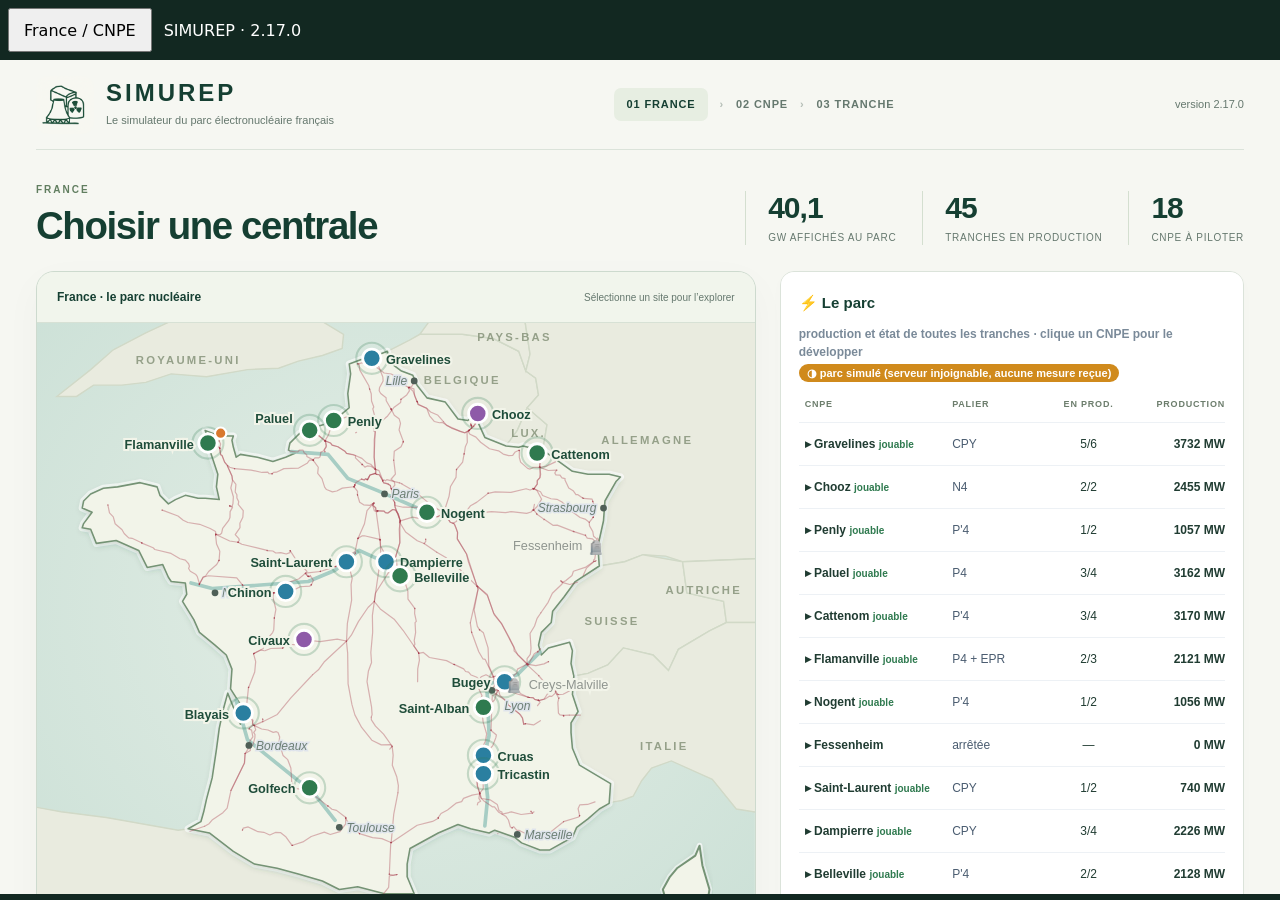
==== commit 46d69df2: "SIMUREP 2.17.0 : ouverture des postes N4 et EPR" ====
--- a/index.html
+++ b/index.html
@@ -1,7197 +1 @@
-<!DOCTYPE html>
-<!--
-  ══════════════════════════════════════════════════════════════════════════════
-  SIMUREP — © 2026 AnthoninP. Tous droits réservés.
-  Ce code, son moteur physique, ses figures, ses textes et ses données sont une
-  œuvre originale protégée par le droit d'auteur. Toute reproduction, copie,
-  extraction, adaptation ou réutilisation, totale ou partielle, à quelque fin que
-  ce soit, est INTERDITE sans l'autorisation écrite préalable de l'auteur.
-  Le moteur de calcul de la version publique tourne sur un serveur privé ; le code
-  visible ici est un châssis d'affichage. Contact : contact@simurep.fr
-
-  Œuvre déposée à l'Agence pour la Protection des Programmes (APP Paris),
-  enregistrée au répertoire IDDN sous le numéro :
-    IDDN.FR.001.350014.000.S.P.2026.000.21100
-  ══════════════════════════════════════════════════════════════════════════════
--->
-<html lang="fr">
-<head>
-<meta charset="utf-8">
-<meta name="viewport" content="width=device-width, initial-scale=1, maximum-scale=1, user-scalable=no, viewport-fit=cover">
-<meta name="author" content="AnthoninP">
-<meta name="copyright" content="© 2026 AnthoninP. SIMUREP, tous droits réservés. Reproduction interdite sans autorisation écrite. contact@simurep.fr">
-<meta name="robots" content="index, follow, noai, noimageai">
-<meta name="tdm-reservation" content="1">
-<meta name="tdm-policy" content="https://simurep.fr/.well-known/tdm-policy.json">
-<meta name="identifier" content="IDDN.FR.001.350014.000.S.P.2026.000.21100">
-<meta name="dcterms.identifier" content="IDDN.FR.001.350014.000.S.P.2026.000.21100">
-<title>SIMUREP, le simulateur du parc électronucléaire français · version 2.16.1d</title>
-<meta property="og:title" content="SIMUREP, le simulateur du parc électronucléaire français">
-<meta property="og:description" content="Choisis ta centrale sur la carte du parc et prends ton quart : pilote une tranche REP 900 MWe (paliers CPY et CP0) ou 1300 MWe (P4/P&#8217;4), physique réaliste, missions et mode facile.">
-<meta name="description" content="SIMUREP, le simulateur du parc électronucléaire français : la France, le CNPE, la tranche. Choisis ta centrale sur la carte, prends le quart et pilote un réacteur REP 900 ou 1300 MWe depuis ton navigateur.">
-<!-- mode application plein écran quand ajouté à l'écran d'accueil iOS/Android -->
-<meta name="apple-mobile-web-app-capable" content="yes">
-<meta name="mobile-web-app-capable" content="yes">
-<meta name="apple-mobile-web-app-status-bar-style" content="black-translucent">
-<meta name="apple-mobile-web-app-title" content="SIMUREP">
-<meta name="theme-color" content="#1f4d3a">
-<link rel="manifest" href="manifest.webmanifest">
-<link rel="apple-touch-icon" sizes="180x180" href="assets/identite/icon-180.png">
-<link rel="icon" type="image/png" sizes="32x32" href="assets/identite/icon-32.png">
-<meta name="color-scheme" content="light only"><!-- 2.15.1 : la page porte SA palette (beige de pupitre, écrans verts) ; sans cette ligne, le mode sombre forcé de certains téléphones inverse et fait baver textes et synoptiques -->
-<script>
-  // ═══ SIMUREP — © 2026 AnthoninP — Tous droits réservés. Reproduction, copie, extraction ou réutilisation
-  // interdites sans autorisation écrite de l'auteur (contact@simurep.fr). Ce fichier fait partie d'une œuvre protégée.
-  // Œuvre déposée à l'APP, répertoire IDDN : IDDN.FR.001.350014.000.S.P.2026.000.21100 ═══
-
-// enregistrement du service worker : rend le simulateur utilisable hors ligne
-// après un premier chargement en ligne (nécessite le fichier sw.js à côté)
-if('serviceWorker' in navigator){
-  window.addEventListener('load',function(){
-    navigator.serviceWorker.register('./sw.js').catch(function(){});
-  });
-}
-</script>
-<style>
-  :root{
-    color-scheme:light only;  /* 2.15.1 : jamais d'inversion automatique par le navigateur */
-    --panel:#d8cfba;          /* beige panneau */
-    --panel2:#c6bba1;         /* fond pupitre */
-    --edge:#8a765a;           /* marron cadre */
-    --ink:#2b2318;            /* encre brune */
-    --dim:#6f5f4b;
-    --amber:#e8a33d;
-    --red:#c9271b;
-    --green:#17b33c;          /* vert voyant */
-    --cyan:#17656f;           /* bleu pétrole (lisible sur beige) */
-    --scr:#0a120c;            /* fond écran automate */
-    --scrEdge:#2c4a32;
-    --scrInk:#8fe89a;
-    --scrDim:#4a7a52;
-    --steam:#e4ecef;
-    --hot:#d95f4a;
-    --cold:#4f8fc5;
-    --digit:#ff3b30;
-    --mono:"IBM Plex Mono","Cascadia Mono","Consolas","Menlo",monospace;
-    --cond:"Arial Narrow","Roboto Condensed","Helvetica Neue",Arial,sans-serif;
-  }
-  *{box-sizing:border-box;margin:0;padding:0}
-  html,body{background:linear-gradient(180deg,#cdc2a8,#bfb298 60%,#b5a78c);color:var(--ink);font-family:var(--cond);-webkit-text-size-adjust:100%}
-  body{padding:10px;min-height:100vh}
-
-  .topbar{display:flex;align-items:center;gap:14px;flex-wrap:wrap;
-    border:2px solid #6e5c44;background:linear-gradient(180deg,#efe7d2,#ddd2b8);
-    box-shadow:0 2px 5px #0004, inset 0 1px 0 #fff8;
-    padding:10px 14px;border-radius:6px;margin-bottom:10px}
-  .topbar h1{font-weight:700;letter-spacing:.09em;text-transform:uppercase;
-    font-size:clamp(15px,2vw,21px);color:#2b2318;line-height:1.1}
-  .topbar .sub{font-size:12px;color:var(--dim);letter-spacing:.08em;text-transform:uppercase}
-  .spacer{flex:1}
-  .clock{font-family:var(--mono);font-size:clamp(14px,1.6vw,18px);color:#ffb03a;
-    background:#141008;border:2px solid #5c4c36;box-shadow:inset 0 0 8px #000c;
-    padding:4px 10px;border-radius:4px;white-space:nowrap}
-  .accel{display:flex;gap:0;border:1px solid var(--edge);border-radius:4px;overflow:hidden}
-  .accel button{background:#b6a988;color:#5c4c36;border:0;border-right:1px solid var(--edge);
-    font-family:var(--mono);font-size:13px;padding:6px 12px;cursor:pointer}
-  .accel button:last-child{border-right:0}
-  .accel button.on{background:#3d3021;color:#ffb03a;box-shadow:inset 0 0 6px #000a}
-
-  html,body{overflow-x:hidden;overflow-x:clip;max-width:100vw;touch-action:manipulation}
-  .layout{display:grid;grid-template-columns:1fr;gap:10px}
-  .main,.side,.card{min-width:0}
-  @supports(padding:env(safe-area-inset-top)){
-    body{padding-top:env(safe-area-inset-top);padding-left:env(safe-area-inset-left);padding-right:env(safe-area-inset-right);padding-bottom:env(safe-area-inset-bottom)}
-  }
-  select{min-width:0;max-width:100%}
-  #synWrap,#sockWrap{overflow:hidden;position:relative;touch-action:pan-y}
-  @keyframes puffRise{
-    0%  {transform:translate(930px,283px) scale(0.95);opacity:0;}
-    6%  {opacity:0.95;}
-    30% {transform:translate(933px,236px) scale(1.6);opacity:0.9;}
-    60% {transform:translate(945px,180px) scale(2.6);opacity:0.65;}
-    85% {transform:translate(964px,130px) scale(3.5);opacity:0.32;}
-    100%{transform:translate(982px,96px) scale(4.2);opacity:0;}
-  }
-  @keyframes puffRiseB{
-    0%  {transform:translate(930px,283px) scale(1.0);opacity:0;}
-    6%  {opacity:0.95;}
-    30% {transform:translate(935px,238px) scale(1.5);opacity:0.9;}
-    60% {transform:translate(949px,184px) scale(2.75);opacity:0.65;}
-    85% {transform:translate(969px,134px) scale(3.35);opacity:0.32;}
-    100%{transform:translate(988px,100px) scale(4.05);opacity:0;}
-  }
-  #gPanache .puff{animation:puffRise 9.4s linear infinite;will-change:transform,opacity}
-  #gPanache .puff:nth-child(even){animation-name:puffRiseB}
-  #gPanache .puff:nth-child(1){animation-delay:-0.00s}
-  #gPanache .puff:nth-child(2){animation-delay:-0.78s}
-  #gPanache .puff:nth-child(3){animation-delay:-1.57s}
-  #gPanache .puff:nth-child(4){animation-delay:-2.35s}
-  #gPanache .puff:nth-child(5){animation-delay:-3.13s}
-  #gPanache .puff:nth-child(6){animation-delay:-3.92s}
-  #gPanache .puff:nth-child(7){animation-delay:-4.70s}
-  #gPanache .puff:nth-child(8){animation-delay:-5.48s}
-  #gPanache .puff:nth-child(9){animation-delay:-6.27s}
-  #gPanache .puff:nth-child(10){animation-delay:-7.05s}
-  #gPanache .puff:nth-child(11){animation-delay:-7.83s}
-  #gPanache .puff:nth-child(12){animation-delay:-8.62s}
-  #synop,#sockSvg{transform-origin:0 0;display:block;touch-action:pan-y;will-change:transform}
-  #synWrap{overflow:hidden;position:relative}
-#isoWrap{overflow:hidden;position:relative;display:none;background:#050806;border-radius:10px}
-#cnpeWrap{position:relative;overflow:hidden;border-radius:14px;background:#fff;box-shadow:0 1px 4px rgba(20,40,60,.10)}
-#cnpeSvg{width:100%;height:auto;display:block;transform-origin:0 0;touch-action:pan-y;will-change:transform}
-#cnpeZr{display:none;position:absolute;top:8px;right:8px;z-index:5;background:#fff;border:1px solid #d5dee6;color:#1d2a38;border-radius:8px;padding:5px 9px;font-size:11px;font-weight:700;cursor:pointer}
-#cnpeUnits{display:grid;grid-template-columns:repeat(auto-fit,minmax(200px,1fr));gap:10px;margin-top:12px}
-.cnpeCard{background:#fff;border-radius:14px;padding:12px 14px;box-shadow:0 1px 3px rgba(20,40,60,.08)}
-.cnpeBtn{background:#fff;color:#1d2a38;border:1px solid #d5dee6;border-radius:12px;padding:8px 12px;font-size:13px;font-weight:600;box-shadow:0 1px 3px rgba(20,40,60,.06);cursor:pointer;font-family:inherit}
-.layBtn{background:#fff;color:#8a99a8;border:1px solid #dfe6ee;border-radius:999px;padding:4px 11px;font-size:11.5px;font-weight:600;cursor:pointer;font-family:inherit;transition:background .15s,color .15s}.layBtn.on{background:#e6eef6;color:#1d2a38;border-color:#c9d6e2}
-/* ── la conduite du réseau (accueil) : contrôles à boutons, style Apple ── */
-.dpRow{display:flex;align-items:center;gap:8px;padding:7px 0;border-top:1px solid #eef2f6}.dpRow:first-child{border-top:0}
-.dpLab{flex:1;min-width:0;font-size:13px;color:#1d2a38;font-weight:600;white-space:nowrap;overflow:hidden;text-overflow:ellipsis}.dpLab small{display:block;font-weight:500;color:#8a99a8;font-size:11px}
-.dpVal{font-variant-numeric:tabular-nums;font-size:13px;color:#33465c;min-width:86px;text-align:right}.dpVal b{color:#1d2a38}
-.dpBtn{width:32px;height:32px;border-radius:50%;border:1px solid #d5dee6;background:#fff;color:#1d2a38;font-size:18px;line-height:30px;text-align:center;padding:0;cursor:pointer;font-family:inherit;box-shadow:0 1px 2px rgba(20,40,60,.06);flex:0 0 auto;-webkit-tap-highlight-color:transparent}.dpBtn:active{background:#e6eef6}.dpBtn[disabled]{opacity:.35}
-.dpBig{font-size:38px;font-weight:800;letter-spacing:-.5px;color:#1d2a38;font-variant-numeric:tabular-nums;line-height:1}.dpBig small{font-size:16px;font-weight:600;color:#8a99a8;letter-spacing:0}
-.dpChip{display:inline-block;padding:3px 10px;border-radius:999px;font-size:11.5px;font-weight:700;color:#fff;background:#2f7a4f;white-space:nowrap}
-.dpBar{height:6px;border-radius:3px;background:#eef2f6;overflow:hidden;margin-top:6px}.dpBar i{display:block;height:100%;background:#2f7a4f;width:0;transition:width .4s}
-.dpSec{font-size:11px;letter-spacing:.6px;text-transform:uppercase;color:#8a99a8;font-weight:700;margin:14px 0 2px}
-.dpHelp{margin-top:10px;font-size:12.5px;color:#33465c;line-height:1.5}.dpHelp summary{cursor:pointer;font-weight:700;color:#2f7a4f;list-style:none;font-size:12.5px}.dpHelp summary::-webkit-details-marker{display:none}.dpHelp p{margin:6px 0}
-.dpLog{margin-top:8px;font-size:12px;line-height:1.5;color:#33465c;max-height:110px;overflow:auto}.dpLog div{padding:2px 0;border-top:1px solid #f0f3f6}
-.cnpeBtn.on{background:#2f7a4f;color:#fff;border-color:#2f7a4f}
-#isoSvg{width:100%;height:auto;max-height:82vh;display:block;transform-origin:0 0;touch-action:pan-y;will-change:transform}
-#viewBar{display:flex;gap:5px;align-items:center;margin:0 0 5px}
-#viewBar .sw{min-width:0;font-size:9.5px;line-height:1;padding:4px 8px 3px;letter-spacing:.7px;text-transform:uppercase;font-family:ui-monospace,Menlo,Consolas,monospace;font-weight:700;color:#8fe89a;background:#0f1a13;border:1px solid #5a8a62;border-radius:2px;box-shadow:inset 1px 1px 0 #2f5238,inset -1px -1px 0 #060c08,0 1px 0 #000;position:relative;padding-left:16px}
-#viewBar .sw::before{content:'';position:absolute;left:5px;top:50%;width:6px;height:6px;margin-top:-3px;background:#22402a;border:1px solid #0a120d;box-shadow:inset 0 0 1px #000}
-#viewBar .sw.on{background:#1c2e20;color:#c9ffd0}
-#viewBar .sw.on::before{background:#3ad46a;box-shadow:0 0 5px #3ad46a}
-#viewBar .sw:active{box-shadow:inset -1px -1px 0 #2f5238,inset 1px 1px 0 #060c08} /* PAS de border-radius ici : un clip arrondi sur contenu transformé casse le fast-path GPU iOS (zoom qui rame) */
-  #panOver{pointer-events:none;overflow:visible;transition:opacity .35s}
-  #synZr,#sockZr,#isoZr{display:none;position:absolute;top:6px;right:6px;z-index:5;background:#1a2a1cee;border:1px solid #3a6a42;color:#8fe89a;border-radius:7px;padding:6px 10px;font-family:inherit;font-size:11px;font-weight:700;cursor:pointer}
-  #aboutDd summary{list-style:none;cursor:pointer;user-select:none}
-  #aboutDd summary::-webkit-details-marker{display:none}
-  #aboutPane{position:absolute;right:0;top:calc(100% + 8px);width:min(460px,92vw);max-height:min(66vh,540px);overflow:auto;background:linear-gradient(180deg,#ddd4bf,#cfc5ac);border:2px solid #7a6850;border-radius:8px;box-shadow:0 8px 26px #0007;padding:11px 13px;z-index:90;text-align:left;color:#2b2318;font-size:12.5px;line-height:1.55}
-  #aboutPane p{margin:7px 0}
-  #mnav{position:fixed;bottom:0;left:0;right:0;display:none;gap:8px;padding:9px 10px calc(9px + env(safe-area-inset-bottom));background:#c2b494f2;border-top:2px solid #6e5c44;box-shadow:0 -5px 16px #0007;z-index:60;backdrop-filter:blur(8px)}
-  #mnav button{flex:1;background:linear-gradient(180deg,#ddd2b8,#c2b494);border:1px solid #6e5c44;color:#2b2318;border-radius:8px;padding:12px 4px;font-family:inherit;font-size:12.5px;font-weight:700;letter-spacing:.03em;cursor:pointer}
-  @media(max-width:1099px){#mnav{display:flex}body{padding-bottom:70px}}
-  .al{white-space:nowrap;overflow:hidden;text-overflow:ellipsis;min-width:0}
-  .mimic{position:relative;border:3px solid #4a463c;background:var(--scr);border-radius:8px;padding:8px;box-shadow:inset 0 0 20px #000e, 0 2px 5px #0005}
-  .mimic svg{width:100%;height:auto;display:block}
-  .side{display:grid;gap:10px;align-content:start}
-  .main{display:grid;gap:10px;align-items:start}
-
-  .card{position:relative;border:2px solid #7a6850;background:linear-gradient(180deg,#ddd4bf,#cfc5ac);border-radius:6px;padding:10px 12px;box-shadow:0 2px 4px #0003, inset 0 1px 0 #fff7;margin-bottom:10px}
-  .main .card,.side .card{margin-bottom:0}
-  .main{align-items:start}
-  .card::after{content:'';position:absolute;inset:2px;pointer-events:none;
-    background-image:radial-gradient(circle at 7px 7px,#a89878 0 1.4px,#4c3e2c 1.5px 2.8px,transparent 3px),radial-gradient(circle at calc(100% - 7px) 7px,#a89878 0 1.4px,#4c3e2c 1.5px 2.8px,transparent 3px),radial-gradient(circle at 7px calc(100% - 7px),#a89878 0 1.4px,#4c3e2c 1.5px 2.8px,transparent 3px),radial-gradient(circle at calc(100% - 7px) calc(100% - 7px),#a89878 0 1.4px,#4c3e2c 1.5px 2.8px,transparent 3px);
-    background-repeat:no-repeat}
-  @media(max-width:540px){.row{gap:6px 8px}.row button.sw{flex:1 1 auto;min-width:104px}}
-  .card h2{font-size:11px;letter-spacing:.14em;text-transform:uppercase;color:#3a2f20;
-    background:#e9e1cc;border:1px solid #9a8664;border-radius:3px;box-shadow:inset 0 1px 0 #fff9;
-    padding:4px 8px;margin:-2px -2px 9px;font-weight:700}
-  .row{display:flex;align-items:center;gap:10px;margin:7px 0;flex-wrap:wrap}
-  .row label{font-size:13px;min-width:118px;color:var(--ink)}
-  .val{font-family:var(--mono);font-size:13px;color:#3ae065;background:#101208;border:1px solid #4a4432;border-radius:3px;padding:1px 7px;box-shadow:inset 0 0 6px #000c;margin-left:auto;white-space:nowrap}
-  .note{font-size:11px;color:var(--dim)}
-  input[type=range]{flex:1;min-width:110px;height:26px;-webkit-appearance:none;appearance:none;background:transparent}
-  input[type=range]::-webkit-slider-runnable-track{height:8px;border-radius:4px;background:#8a7a5c;box-shadow:inset 0 1px 3px #0007}
-  input[type=range]::-webkit-slider-thumb{-webkit-appearance:none;appearance:none;width:26px;height:26px;border-radius:50%;background:radial-gradient(circle at 40% 35%,#efe4c8,#a8987a);border:2px solid #5c4c36;box-shadow:0 1px 3px #0006;cursor:pointer;margin-top:-9px}
-  input[type=range]::-moz-range-track{height:8px;border-radius:4px;background:#8a7a5c}
-  input[type=range]::-moz-range-thumb{width:24px;height:24px;border-radius:50%;background:radial-gradient(circle at 40% 35%,#efe4c8,#a8987a);border:2px solid #5c4c36}
-  input[type=range]:disabled{opacity:.45}
-  #slideBub{position:fixed;display:none;z-index:99;background:#101208;color:#3ae065;border:2px solid #6e5c44;border-radius:6px;padding:5px 12px;font-family:var(--mono);font-size:17px;font-weight:700;box-shadow:0 3px 10px #0008, inset 0 0 6px #000c;pointer-events:none;transform:translate(-50%,-115%);white-space:nowrap}
-  #slideBub.on{display:block}
-
-  button.sw{background:linear-gradient(180deg,#c2b494,#a89a78);border:1px solid #6e5c44;color:#2b2318;
-    font-family:var(--cond);font-size:13px;padding:6px 12px;border-radius:4px;cursor:pointer;letter-spacing:.04em;
-    box-shadow:0 1px 2px #0004, inset 0 1px 0 #fff6}
-  button.sw:active{transform:translateY(1px)}
-  button.sw.on{background:radial-gradient(ellipse at 50% 60%,#5fe87a,#1d9e3f);border-color:#0e7a2a;color:#04300e;
-    box-shadow:0 0 10px 2px #2fd85a66, inset 0 0 6px #fff5}
-  button.sw.warn{background:radial-gradient(ellipse at 50% 60%,#ffd97a,#e09a12);border-color:#a87608;color:#4a3000;
-    box-shadow:0 0 10px 2px #f0a91c66, inset 0 0 6px #fff5}
-  button.hold.holding{background:#4a3a12!important;border-color:#e8a33d!important;color:#ffd27a!important}
-  button.hold{background:linear-gradient(180deg,#c2b494,#a89a78);border:1px solid #6e5c44;color:#17656f;
-    font-family:var(--cond);font-size:13px;padding:8px 12px;border-radius:4px;cursor:pointer;user-select:none;-webkit-user-select:none;touch-action:manipulation}
-  button.hold:active{background:#988a68}
-  button.au{width:100%;background:radial-gradient(circle at 50% 35%,#7c1610,#4e0d09);
-    border:2px solid #8c2a22;color:#ffd9d5;font-weight:700;letter-spacing:.12em;font-size:14px;
-    padding:12px;border-radius:6px;cursor:pointer;text-transform:uppercase}
-  button.au:active{transform:translateY(1px)}
-  button.inc{background:linear-gradient(180deg,#8a5c3a,#6e4426);border:1px solid #4a2c14;color:#ffd9a0;
-    font-size:13px;padding:8px 10px;border-radius:4px;cursor:pointer;flex:1;letter-spacing:.03em}
-  button.rearm{background:linear-gradient(180deg,#3a7a4a,#256036);border:1px solid #14401e;color:#c8ffd4;
-    font-size:13px;padding:8px 10px;border-radius:4px;cursor:pointer;flex:1}
-
-  .params{display:grid;grid-template-columns:repeat(auto-fit,minmax(118px,1fr));gap:8px}
-  .p{background:#12140c;border:2px solid #6e5c44;border-radius:4px;padding:7px 9px;min-width:0;overflow:hidden;box-shadow:inset 0 0 8px #000b}
-  .p .k{font-size:10px;letter-spacing:.1em;text-transform:uppercase;color:#8a9a6a;white-space:nowrap;overflow:hidden;text-overflow:ellipsis}
-  .p .v{font-family:var(--mono);font-size:15px;color:#3ae065;margin-top:3px;white-space:nowrap;overflow:hidden;text-overflow:ellipsis}
-  .p .v.a{color:var(--amber)} .p .v.r{color:var(--red)}
-
-  .bilan{width:100%;border-collapse:collapse;font-family:var(--mono);font-size:12.5px}
-  .bilan td{padding:3px 2px;border-bottom:1px dotted #202a31}
-  .bilan td:last-child{text-align:right;color:var(--amber)}
-  .bilan tr.tot td{border-top:1px solid var(--edge);border-bottom:0;color:#e6edf0;font-weight:700}
-  .bilan tr.tot td:last-child{color:var(--green)}
-
-  .alarms{display:grid;grid-template-columns:repeat(auto-fit,minmax(96px,1fr));gap:6px}
-  /* verrines d'alarme : dalle translucide sur caisson sombre, étiquette dans l'épaisseur */
-  .al{position:relative;
-    background:linear-gradient(180deg,rgba(238,230,206,.16),rgba(190,178,148,.08)),#2a2620;
-    border:1px solid #5c5244;border-radius:3px;
-    font-size:10.5px;letter-spacing:.05em;text-transform:uppercase;color:#8a7f66;
-    text-align:center;padding:8px 4px;line-height:1.25;
-    box-shadow:inset 0 0 7px #0009, 0 1px 1px #fff4;text-shadow:0 1px 1px #0007}
-  .al::after{content:'';position:absolute;inset:0;border-radius:inherit;pointer-events:none;
-    background:linear-gradient(180deg,rgba(255,255,255,.20) 0%,rgba(255,255,255,.04) 36%,transparent 62%)}
-  .al.amber{background:radial-gradient(ellipse at 50% 55%,#ffdf7a 0%,#f0a91c 66%,#b87a08 100%);
-    border-color:#a87608;color:#241800;text-shadow:0 0 2px #fff9;
-    box-shadow:0 0 16px 3px #f0a91c88, inset 0 0 10px #ffffff55;
-    animation:blink 1.1s steps(2,start) infinite}
-  .al.red{background:radial-gradient(ellipse at 50% 55%,#ff9d86 0%,#e0392a 66%,#8c150c 100%);
-    border-color:#8c1a10;color:#2a0300;text-shadow:0 0 2px #fff7;
-    box-shadow:0 0 16px 3px #e0392a88, inset 0 0 10px #ffffff44;
-    animation:blink .6s steps(2,start) infinite}
-  @keyframes blink{50%{filter:brightness(.55)}}
-  @media (prefers-reduced-motion:reduce){.al.amber,.al.red{animation:none}}
-
-  .msg{border:1px solid #9a8664;border-left:4px solid var(--amber);background:#efe8d4;
-    border-radius:4px;padding:9px 12px;font-size:13.5px;line-height:1.45;color:#2b2318;min-height:44px;box-shadow:inset 0 1px 0 #fff8}
-
-  .log{font-family:var(--mono);font-size:11.5px;line-height:1.55;height:200px;overflow-y:auto;
-    background:var(--scr);border:2px solid #3a3a34;border-radius:4px;padding:6px 9px;box-shadow:inset 0 0 12px #000d;
-    scrollbar-width:thin;scrollbar-color:#2c4a32 transparent}
-  .log::-webkit-scrollbar{width:8px}
-  .log::-webkit-scrollbar-thumb{background:#2c4a32;border-radius:4px}
-  .log .e{color:var(--scrInk);white-space:pre-wrap}
-  .log .e.red{color:#ff8d84}
-  .log .e.amber{color:#ffd469}
-  .log .e.cyan{color:#5fe0c8}
-  .log .e.dim{color:var(--scrDim)}
-  .logclear{margin-left:auto;background:none;border:1px solid var(--edge);color:var(--dim);
-    font-size:10px;letter-spacing:.08em;text-transform:uppercase;padding:2px 8px;border-radius:3px;cursor:pointer}
-
-  /* ---- écran d'ordinateur ---- */
-  @media (min-width:1100px){
-    body{padding:14px 16px}
-    .layout{grid-template-columns:minmax(0,1fr) 372px;align-items:start}
-    .main{display:grid;gap:10px}
-    .side{max-height:calc(100vh - 96px);overflow-y:auto;padding-right:2px;
-      scrollbar-width:thin;scrollbar-color:#8a765a transparent}
-    .side::-webkit-scrollbar{width:8px}
-    .side::-webkit-scrollbar-thumb{background:#8a765a;border-radius:4px}
-    .params{grid-template-columns:repeat(7,minmax(0,1fr))}
-    .alarms{grid-template-columns:repeat(5,minmax(0,1fr))}
-  }
-  @media (max-width:1099px){
-    .params{grid-template-columns:repeat(3,minmax(0,1fr))}
-    .alarms{grid-template-columns:repeat(2,minmax(0,1fr))}
-  }
-
-  /* SVG */
-  .lbl{font-family:var(--mono);font-size:12px;fill:#8fd89a;letter-spacing:.02em}
-  .lblS{font-family:var(--mono);font-size:10.5px;fill:#5a9a62;letter-spacing:.02em}
-  /* écran de supervision : rendu pixel d'automate */
-  #synop *{shape-rendering:crispEdges}
-  #synop text{font-family:var(--mono)}
-  /* pupitre formation (mode facile) */
-  #easyCard{display:none;border:2px solid #c89a1a;background:linear-gradient(180deg,#fff3c8,#f5e4a4);
-    border-radius:6px;padding:10px 14px;box-shadow:0 2px 5px #0004, inset 0 1px 0 #fffa;margin-bottom:2px}
-  #easyCard.on{display:block}
-  #easyMsg{font-size:15px;line-height:1.5;color:#3a2c10;font-weight:600}
-  #easyLex{display:none;margin:8px 0;font-size:12.5px;line-height:1.55;color:#4a3a1a;column-width:270px;column-gap:22px;background:linear-gradient(180deg,#ddd4bf,#cfc5ac);border:2px solid #7a6850;border-radius:6px;padding:10px 12px}
-  #easyLex.on{display:block}
-  #easyLex b{color:#2b2318}
-  .lexD summary{cursor:pointer;color:#a8720a;font-weight:700;font-size:11.5px;margin-top:2px}
-  .lexD summary:hover{text-decoration:underline}
-  .lexP{margin:4px 0 6px;padding:6px 9px;background:#fffbe8;border-left:3px solid #c89a1a;border-radius:3px}
-  .digits{font-family:var(--mono);font-weight:700;fill:var(--digit)}
-  .digitsG{font-family:var(--mono);font-weight:700;fill:var(--green)}
-  .flowhot{stroke:var(--hot);stroke-width:7;fill:none}
-  .flowcold{stroke:var(--cold);stroke-width:7;fill:none}
-  .flowdash{stroke:#fff;stroke-opacity:.55;stroke-width:2.2;fill:none;stroke-dasharray:6 12}
-  .steamline{stroke:var(--steam);stroke-width:5;fill:none;stroke-opacity:.85}
-  .steamsmall{stroke:var(--steam);stroke-width:3;fill:none;stroke-opacity:.7}
-  .waterline{stroke:#2a6a3e;stroke-width:4;fill:none;stroke-opacity:.85}
-  .watersmall{stroke:#2a6a3e;stroke-width:3;fill:none;stroke-opacity:.75}
-  .vessel{fill:#16241a;stroke:#3a5a42;stroke-width:2}
-  .sens rect{fill:#0b0f13;stroke:#2a343c;stroke-width:1;rx:3}
-  .sens .sl{font-family:var(--cond);font-size:8.5px;fill:#5d6d75;letter-spacing:.06em}
-  .sens .sv{font-family:var(--mono);font-size:11px;fill:#4fc57a;font-weight:700}
-  .sens line{stroke:#3a4750;stroke-width:1;stroke-dasharray:2 3}
-  .tab{cursor:pointer}
-  .anim .fdash{animation:dashmove 1.2s linear infinite}
-  @keyframes dashmove{to{stroke-dashoffset:-18}}
-  @media (prefers-reduced-motion:reduce){.anim .fdash{animation-duration:3.6s}}  /* le sens du débit est une info : on ralentit, on ne fige pas (réglage « réduire le mouvement » des PC) */
-</style>
-<style id="parcTheme">
-/* PARC_THEME_START */
-/* SIMUREP © 2026 AnthoninP. Vue parc et CNPE, sans effet sur les pupitres TRANCHE.
-   Source embarquée par embed.py pour conserver le fonctionnement autonome. */
-#carteFr,#cnpeFr{--forest:#153f32;--ink:#203c32;--muted:#65786e;--line:#dbe3da;--paper:#f6f7f2;background:var(--paper)!important;color:var(--ink);font-family:Inter,-apple-system,BlinkMacSystemFont,"Segoe UI",sans-serif;font-size:14px;line-height:1.5}
-#carteFr *,#cnpeFr *{box-sizing:border-box}
-/* Les vues fixes ne suivent pas les marges du body. Le cadre protège aussi
-   le contenu pendant le défilement, en portrait comme en paysage sur iPhone. */
-#carteFr,#cnpeFr{box-sizing:border-box;border:0 solid var(--paper);border-width:env(safe-area-inset-top,0px) env(safe-area-inset-right,0px) env(safe-area-inset-bottom,0px) env(safe-area-inset-left,0px)}
-.parcShell{max-width:1480px;margin:auto;padding:0 36px 24px}
-.parcHeader{display:flex;align-items:center;justify-content:space-between;gap:24px;min-height:90px;border-bottom:1px solid var(--line)}
-.parcBrand{display:flex;align-items:center;gap:12px;color:var(--forest)}
-.parcLogo{width:58px;height:58px;flex:none;border-radius:12px}
-.parcWordmark{font-size:24px;letter-spacing:3px;font-weight:850;line-height:1.1}
-.parcBrand small{display:block;font-size:11px;letter-spacing:0;margin-top:6px;color:var(--muted)}
-.parcSteps{display:flex;align-items:center;gap:20px;color:var(--muted);font-size:11px;letter-spacing:1.1px;font-weight:650;text-transform:uppercase}
-.parcSteps b{color:var(--forest);background:#e7eee2;border-radius:7px;padding:8px 12px}
-.parcSteps i{font-style:normal;opacity:.45}
-#carteVer{font-size:11px;color:var(--muted);font-variant-numeric:tabular-nums}
-.parcIntro{display:flex;align-items:end;justify-content:space-between;gap:24px;margin:32px 0 24px}
-.parcEyebrow{font-size:10px;font-weight:750;letter-spacing:2px;text-transform:uppercase;color:#617e60;margin-bottom:7px}
-.parcIntro h1{font:650 clamp(28px,3vw,42px)/1.12 Inter,-apple-system,BlinkMacSystemFont,"Segoe UI",sans-serif;letter-spacing:-1.4px;text-transform:none;color:var(--forest);margin:0}
-.parcIntro p{font-size:13px;color:var(--muted);margin:9px 0 0}
-.parcMetrics{display:flex;gap:26px;flex:none;padding-bottom:2px}
-.parcMetric{padding-left:22px;border-left:1px solid #d4dfd0}
-.parcMetric strong{font-size:30px;font-weight:650;letter-spacing:-1px;color:var(--forest);font-variant-numeric:tabular-nums;line-height:1.1;white-space:nowrap}
-.parcMetric small{font-size:13px;font-weight:500;letter-spacing:0}
-.parcMetric span{display:block;font-size:10px;letter-spacing:.7px;text-transform:uppercase;color:var(--muted);margin-top:6px}
-.parcGrid{display:grid;grid-template-columns:minmax(0,1.55fr) minmax(335px,1fr);gap:24px;align-items:start}
-.parcMapColumn{min-width:0}
-.parcMapPanel{border:1px solid #cddace;border-radius:18px;background:#edf2e9;overflow:hidden;box-shadow:0 12px 38px #183d2a08}
-.parcMapTop{display:flex;align-items:center;justify-content:space-between;gap:12px;padding:16px 20px;border-bottom:1px solid #d7e1d5;background:#f1f5ec}
-.parcMapTop b{font-size:12px;color:var(--forest);font-weight:700}
-.parcMapTop span{font-size:10px;color:var(--muted)}
-#carteWrap{position:relative;overflow:hidden}
-/* Garder le ratio du viewBox : une hauteur plafonnée laisse des bandes hors du fond marin sur PC. */
-#svgFr{width:100%;height:auto;display:block;transform-origin:0 0;background:#dce9e0}
-#svgFr .stG{outline:none;pointer-events:bounding-box}
-#svgFr .stG>text{font-family:Arial,sans-serif;font-size:9px;letter-spacing:0;stroke:#f2f4e9;stroke-width:3px}
-#svgFr .stG>text tspan{display:none}
-#svgFr .stG>circle:first-child{stroke-width:1.5px;stroke-opacity:.6}
-#svgFr .stG:hover>circle,#svgFr .stG:focus-visible>circle{stroke:#123e2c;stroke-width:2.5;filter:drop-shadow(0 0 3px #ffffff)}
-#svgFr .stG:hover>text,#svgFr .stG:focus-visible>text{fill:#061e13;stroke:#fff;stroke-width:4}
-#carteZr{display:none;position:absolute;top:12px;right:12px;z-index:5;background:var(--forest);color:#fff;border:0;border-radius:8px;padding:8px 12px}
-#carteLay{display:flex;gap:5px;flex-wrap:wrap;padding:12px 16px;background:#f1f5ec;border-top:1px solid #d7e1d5}
-#carteLay .layBtn{font-family:inherit;font-size:10px;font-weight:550;line-height:1.3;border:1px solid transparent;border-radius:6px;background:transparent;color:#657568;padding:7px 9px;box-shadow:none;cursor:pointer}
-#carteLay .layBtn.on{background:#fff;border-color:#d1ddcd;color:var(--forest)}
-.parcLegend{display:flex;flex-wrap:wrap;gap:5px 14px;padding:12px 2px;color:var(--muted);font-size:10px}
-.parcLegend span{white-space:nowrap}.parcLegend i{display:inline-block;width:7px;height:7px;border-radius:50%;margin-right:4px}
-#carteMsg{font-size:13px;color:#94601c;font-weight:600;margin:5px 0}
-#carteMsg:empty{display:none}
-.parcHint{padding:13px 16px;border-left:3px solid #94b184;background:#eaf0e3;color:#4a654b;font-size:12px;border-radius:0 8px 8px 0}
-.parcHint b{color:var(--forest)}
-#carteFr .cnpeCard,#cnpeFr .cnpeCard{border:1px solid var(--line);box-shadow:0 4px 14px #14362604;border-radius:14px;background:#fff}
-#mesTr{margin:0!important;padding:20px 18px!important;overflow:auto;max-height:830px;scrollbar-width:thin;scrollbar-color:#becfba transparent}
-#mesTr>div:first-child{font-size:18px!important;color:var(--forest)!important;font-weight:700!important}
-#mesTr>div:nth-child(2){font-size:11px!important;line-height:1.5;margin-top:3px!important}
-#mesTr table{width:100%;border-collapse:collapse;font-size:12px!important;color:var(--ink)}
-#mesTr tr.parcRow{transition:background .15s ease}
-#mesTr td{padding-top:10px!important;padding-bottom:10px!important;border-color:#e8eee5!important}
-#mesTr tr:first-child td{font-size:9px!important;letter-spacing:.8px;color:#6c7d6c!important;font-weight:650!important}
-#mesTr tr:last-child{background:#edf3e7;color:var(--forest)}
-#mesTr tr:last-child td{padding:13px 6px!important}
-#mesTr .cnpeBtn{padding:7px 10px;font-size:11px}
-#mesTr .parcSiteAction{background:#f4f7ef}
-#mesTr .parcSiteAction td{padding:8px 6px 14px!important}
-#mesTr .parcSiteButton{display:flex;align-items:center;justify-content:space-between;gap:12px;width:100%;min-height:52px;padding:12px 16px;border:1px solid var(--forest);border-radius:9px;background:var(--forest);color:#fff;font-family:inherit;font-size:15px;font-weight:750;line-height:1.3;box-shadow:none;cursor:pointer}
-#mesTr .parcSiteButton:focus-visible{outline:3px solid #8dad7e;outline-offset:3px}
-#mesTr .parcSiteButton>span:last-child{font-size:21px;line-height:1}
-/* Le survol ne sert pas de sélection tactile ; les boutons gardent leur focus clavier. */
-@media(hover:hover) and (pointer:fine){
-  #mesTr tr.parcRow:hover{background:#edf3e7!important;outline:2px solid #92b083;outline-offset:-2px}
-  #mesTr .parcSiteButton:hover{background:#205c47;border-color:#205c47}
-}
-#dispCard{margin-top:22px!important;padding:24px!important}
-#carteFr .dpBig{color:var(--forest);font-weight:600}
-.parcLearn{display:grid;grid-template-columns:repeat(2,minmax(0,1fr));gap:14px;margin:22px 0 0;color:var(--muted)}
-.parcLearnCard{display:flex;flex-direction:column;min-width:0;padding:20px;border:1px solid #d1ddcd;border-radius:14px;background:#f9fbf5;box-shadow:0 4px 16px #183d2a04}
-.parcLearnIcon{display:grid;place-items:center;width:34px;height:34px;margin-bottom:14px;border:1px solid #d5e0ce;border-radius:9px;background:#e9f0e1;color:#416344}
-.parcLearnIcon svg{display:block;width:19px;height:19px;fill:none;stroke:currentColor;stroke-width:1.6;stroke-linecap:round;stroke-linejoin:round}
-#carteFr .parcLearn h2{margin:0 0 10px;font:650 18px/1.3 Inter,-apple-system,BlinkMacSystemFont,"Segoe UI",sans-serif;letter-spacing:-.35px;color:var(--forest);text-transform:none}
-.parcLearn p{margin:0 0 20px;font-size:12px;line-height:1.65;color:#5c715e}
-.parcLearnActions{display:flex;align-items:center;flex-wrap:wrap;gap:8px;margin-top:auto}
-#carteFr .parcLearn button{min-height:40px;padding:9px 12px;border:1px solid var(--forest);border-radius:8px;background:var(--forest);color:#fff;font-family:inherit;font-size:11px;font-weight:600;line-height:1.3;cursor:pointer;transition:background .15s ease,border-color .15s ease}
-#carteFr .parcLearn button:hover{background:#245840;border-color:#245840}
-#carteFr .parcLearn button.parcLearnSecondary{background:#fff;color:var(--forest);border-color:#cbd8c5}
-#carteFr .parcLearn button.parcLearnSecondary:hover{background:#e9f0e1;border-color:#aabc9f}
-@media(max-width:620px){.parcLearn{grid-template-columns:1fr;gap:12px}.parcLearnCard{padding:18px}.parcLearnIcon{margin-bottom:12px}}
-/* Les deux bibliothèques pédagogiques sont hors de #carteFr et portent encore
-   des styles inline compacts. Les surcharges restent réservées aux grands écrans ;
-   ne pas les appliquer à #easyLex, qui appartient au pupitre, ni au mobile. */
-@media(min-width:1024px){
-  #carteLexM>div,#carteHistM>div{
-    width:calc(100% - 64px);max-width:780px!important;padding:28px!important;
-    font-family:Inter,-apple-system,BlinkMacSystemFont,"Segoe UI",sans-serif;
-    font-size:clamp(17px,1.1vw,20px)!important;line-height:1.65!important;
-  }
-  #carteLexM>div>div:first-child,#carteHistM>div>div:first-child{gap:20px!important}
-  #carteLexM>div>div:first-child>b,#carteHistM>div>div:first-child>b{font-size:clamp(20px,1.4vw,24px)!important;line-height:1.35}
-  #carteLexM>div>div:first-child>button,#carteHistM>div>div:first-child>button{
-    flex:none;min-height:40px;padding:9px 14px!important;
-    font-family:inherit;font-size:clamp(14px,.9vw,16px);line-height:1.4;
-  }
-  #carteLexQ{margin:20px 0!important;padding:11px 13px!important;font-family:inherit;font-size:clamp(16px,1vw,18px)!important;line-height:1.5}
-  #carteLexBody,#carteHistBody{min-height:0;font-size:clamp(17px,1.1vw,20px)!important;line-height:1.65;scrollbar-gutter:stable}
-  #carteLexBody>div{margin-bottom:22px!important}
-  #carteLexBody>div:last-child{margin-bottom:0!important}
-  #carteLexBody .lexD summary{margin-top:6px;padding:3px 0;font-size:clamp(15px,1vw,18px);line-height:1.5}
-  #carteLexBody .lexP{margin:10px 0 0;padding:12px 16px}
-  #carteHistBody{margin-top:24px!important}
-  #carteHistBody>p{margin-bottom:24px!important}
-  #carteHistBody>p:last-child{margin-bottom:0!important}
-}
-.parcFooter{display:flex;align-items:center;justify-content:space-between;flex-wrap:wrap;gap:14px;color:var(--muted);font-size:10px;margin-top:26px;padding-top:18px;border-top:1px solid var(--line)}
-.parcFooter nav{display:flex;flex-wrap:wrap;gap:16px}
-.parcFooter button{border:0;background:none;font:inherit;color:var(--muted);padding:4px 0;cursor:pointer}
-.parcFooter button:hover{color:var(--forest);text-decoration:underline}
-#carteFr .parcFooter{display:grid;grid-template-columns:1fr 1fr;row-gap:18px}
-#carteFr .parcFooter>span{text-align:right}
-#carteFr #bCarteReset{grid-column:1/-1;justify-self:center;min-height:48px;padding:12px 18px;border:1.5px solid #5f806a;border-radius:10px;background:#e9f0e4;color:#153f32;font-size:14px;font-weight:700;line-height:1.3;white-space:normal;text-align:center}
-#carteFr #bCarteReset:hover{background:#dce9d6;border-color:#153f32;text-decoration:none}
-@media(max-width:620px){#carteFr .parcFooter{grid-template-columns:1fr;justify-items:center}#carteFr .parcFooter nav{justify-content:center}#carteFr .parcFooter>span{text-align:center}}
-@media(max-width:480px){#carteFr #bCarteReset{width:100%}}
-#carteFr button:focus-visible,#cnpeFr button:focus-visible,#carteFr a:focus-visible{outline:3px solid #87aa6f;outline-offset:3px}
-.cnpeShell{max-width:1480px;margin:auto;padding:0 36px 28px}
-.cnpeTopbar{display:flex;align-items:center;gap:20px;border-bottom:1px solid var(--line);min-height:76px}
-.cnpeTopbar span{font-size:11px;letter-spacing:1.4px;color:var(--muted);text-transform:uppercase}
-.cnpeHeading{margin:28px 0 18px}
-#cnpeTitle{font:650 clamp(28px,3vw,40px)/1.15 Inter,-apple-system,BlinkMacSystemFont,"Segoe UI",sans-serif;color:var(--forest);letter-spacing:-1.2px;margin:0}
-#cnpeSub{font-size:13px;color:var(--muted);margin-top:8px}
-#cnpeCom{font-size:12px;color:#42664e;margin:8px 0}
-#cnpeVit{font-size:12px;color:#5b7651;margin:4px 0 18px}
-.cnpeOverview{display:grid;grid-template-columns:minmax(0,1fr) 320px;gap:22px;align-items:start}
-#cnpeWrap{border:1px solid #c9d8c4;border-radius:16px;background:#e5eddf;box-shadow:0 12px 38px #183d2a08;min-width:0}
-#cnpeUnits{grid-template-columns:1fr;margin:0;gap:12px}
-#cnpeFr .cnpeCard{padding:16px}
-#cnpeFr .cnpeBtn{font-family:inherit;border-radius:8px;box-shadow:none;border-color:#ceddcb;color:var(--forest);background:#fafcf8;transition:background .15s ease}
-#cnpeFr .cnpeBtn:hover{background:#e6efdf}
-#cnpeFr .cnpeBtn.on{color:#fff;background:var(--forest);border-color:var(--forest)}
-#cnpeJournal{margin:18px 0 0;padding:13px 16px}
-#cnpeJournal:empty{display:none}
-.cnpePlanCaption{color:var(--muted);font-size:11px;margin:10px 4px 0}
-@media(max-width:1100px){.parcShell,.cnpeShell{padding-right:22px;padding-left:22px}.parcGrid{gap:18px;grid-template-columns:minmax(0,1.2fr) minmax(315px,1fr)}.parcMetrics{gap:15px}.parcMetric{padding-left:15px}.parcMetric strong{font-size:25px}.parcSteps{gap:12px}.cnpeOverview{grid-template-columns:minmax(0,1fr) 280px}}
-@media(max-width:820px){.parcHeader{min-height:78px}.parcSteps{display:none}.parcIntro{display:block;margin:24px 0 20px}.parcMetrics{margin-top:22px;padding-top:18px;border-top:1px solid var(--line);justify-content:space-between}.parcMetric{padding:0;border:0}.parcGrid{grid-template-columns:1fr}.parcMapTop{padding:13px 16px}#mesTr{max-height:620px}.cnpeOverview{grid-template-columns:1fr}#cnpeUnits{grid-template-columns:repeat(2,minmax(0,1fr))}.cnpeShell{padding-bottom:20px}}
-@media(max-width:480px){.parcShell,.cnpeShell{padding-right:14px;padding-left:14px}.parcWordmark{font-size:21px}.parcBrand small{font-size:8px}.parcIntro h1{font-size:30px}.parcMetric strong{font-size:24px}.parcMetric span{font-size:8px}.parcMapTop span{max-width:120px;text-align:right;font-size:9px}#mesTr{padding:16px 10px!important}#mesTr td{font-size:11px}#cnpeUnits{grid-template-columns:1fr}#carteLay{padding:9px;gap:3px}.parcLegend{font-size:9px;gap:4px 10px}.parcFooter{align-items:start}.cnpeTopbar{gap:12px}.cnpeTopbar span{font-size:9px}}
-@media(prefers-reduced-motion:reduce){#carteFr *,#cnpeFr *{transition:none!important;animation:none!important}}
-
-/* Cartes de conduite CNPE — présentation uniquement ; les états viennent de cnpe.js. */
-#carteFr .parcSiteToggle{padding:2px 0;border:0;background:transparent;color:inherit;font:inherit;text-align:left;cursor:pointer}
-#carteFr .parcSiteToggle:focus-visible{outline:2px solid #2e7650;outline-offset:3px;border-radius:3px}
-#cnpeFr #cnpeUnits{gap:12px;grid-template-columns:repeat(auto-fit,minmax(210px,1fr));align-items:start}
-#cnpeFr #cnpeUnits .cnpeCard{position:relative;border:1px solid #dce4dc;border-radius:18px;padding:18px;background:#fcfdf9;box-shadow:0 3px 12px #193c2710;transition:border-color .18s,box-shadow .18s}
-#cnpeFr #cnpeUnits .cnpeCard.is-current{border-color:#2f7856;box-shadow:0 0 0 2px #2f785615,0 4px 16px #193c2712}
-#cnpeFr .cnpeCardHead{display:flex;align-items:center;gap:11px;margin-bottom:15px}
-#cnpeFr .cnpeUnitNo{display:grid;place-items:center;width:41px;height:43px;flex:0 0 auto;background:#e9efe5;color:#416149;border:1px solid #d7e1d3;border-radius:11px;font:600 19px ui-monospace,SFMono-Regular,Menlo,monospace;letter-spacing:-1px}
-#cnpeFr .is-current .cnpeUnitNo{background:#285e44;border-color:#285e44;color:#fff}
-#cnpeFr .cnpeEyebrow{font-size:9px;line-height:1.4;font-weight:700;letter-spacing:1.3px;color:#748370;text-transform:uppercase}
-#cnpeFr .cnpeCardTitle{font-size:16px;line-height:1.35;font-weight:750;letter-spacing:-.3px;color:#20382b}
-#cnpeFr .cnpeStateRow{display:flex;justify-content:space-between;align-items:center;gap:8px;min-height:22px;margin-bottom:9px}
-#cnpeFr .cnpeState{display:inline-flex;align-items:center;gap:5px;font-size:10px;font-weight:750;letter-spacing:.35px;color:var(--cnpe-state,#416149)}
-#cnpeFr .cnpeState:before{content:"";width:6px;height:6px;border-radius:50%;background:currentColor}
-#cnpeFr .cnpeOrigin{font-size:9px;font-weight:600;color:#75816f;text-align:right}
-#cnpeFr .is-current .cnpeOrigin{color:#2e6b48}
-#cnpeFr .cnpePower{display:flex;align-items:baseline;gap:7px;line-height:1.15;color:#253e2e;font-variant-numeric:tabular-nums}
-#cnpeFr .cnpePower strong{font-size:34px;font-weight:650;letter-spacing:-1.5px}
-#cnpeFr .cnpePower span{font-size:11px;color:#6d7d6b;font-weight:650}
-#cnpeFr .cnpeLoad{height:5px;margin-top:15px;border-radius:5px;background:#e5ebe1;overflow:hidden}
-#cnpeFr .cnpeLoad i{display:block;height:100%;background:var(--cnpe-state,#416149);border-radius:5px;transition:width .4s ease}
-#cnpeFr .cnpeLoadCaption{display:flex;align-items:center;justify-content:space-between;gap:6px;margin-top:6px;color:#73806d;font-size:9px;font-variant-numeric:tabular-nums}
-#cnpeFr .cnpeLoadCaption span:first-child{font-weight:700;color:#496047}
-#cnpeFr .cnpeStateLabel{min-height:31px;margin:13px 0 12px;color:#667662;font-size:11px;line-height:1.45}
-#cnpeFr .cnpe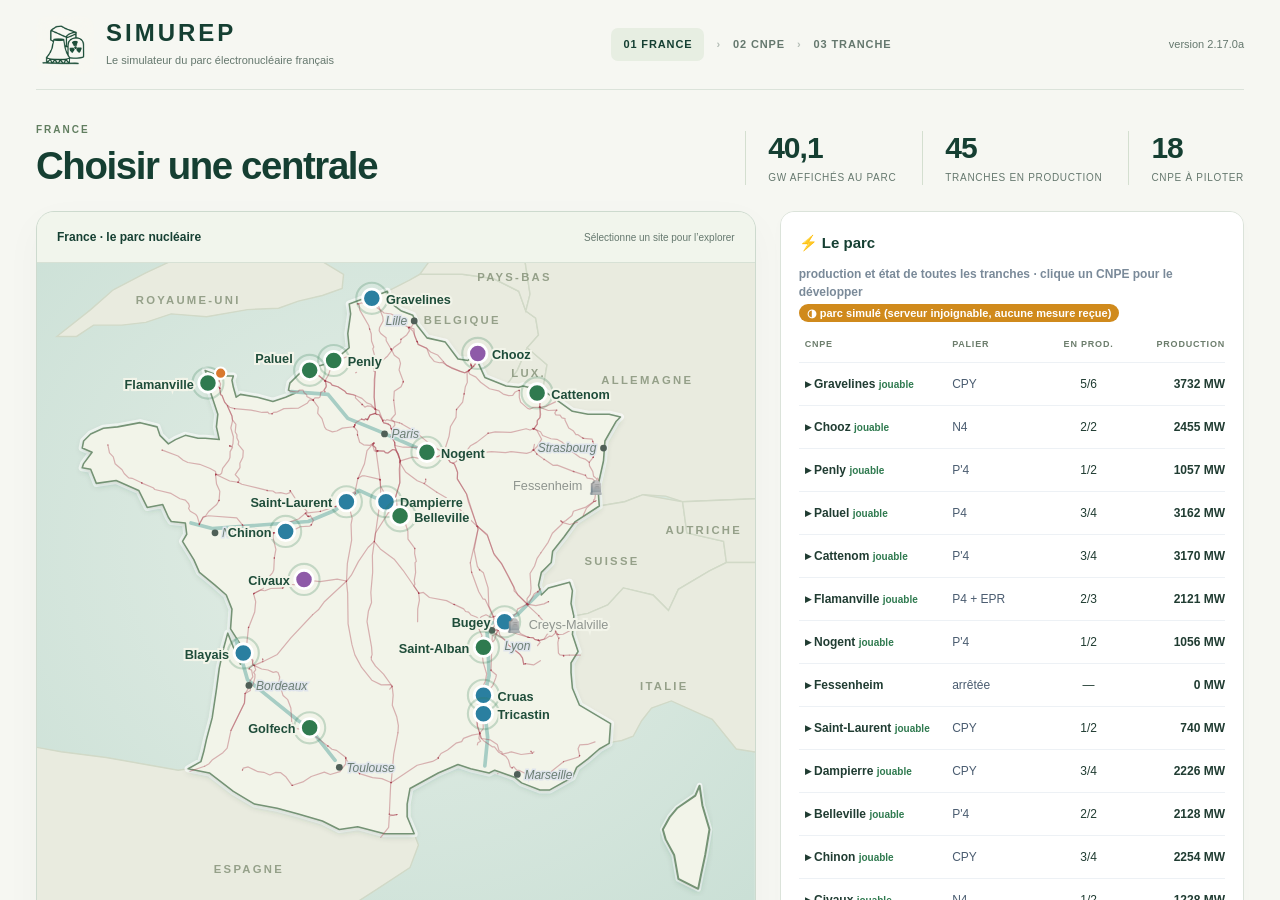
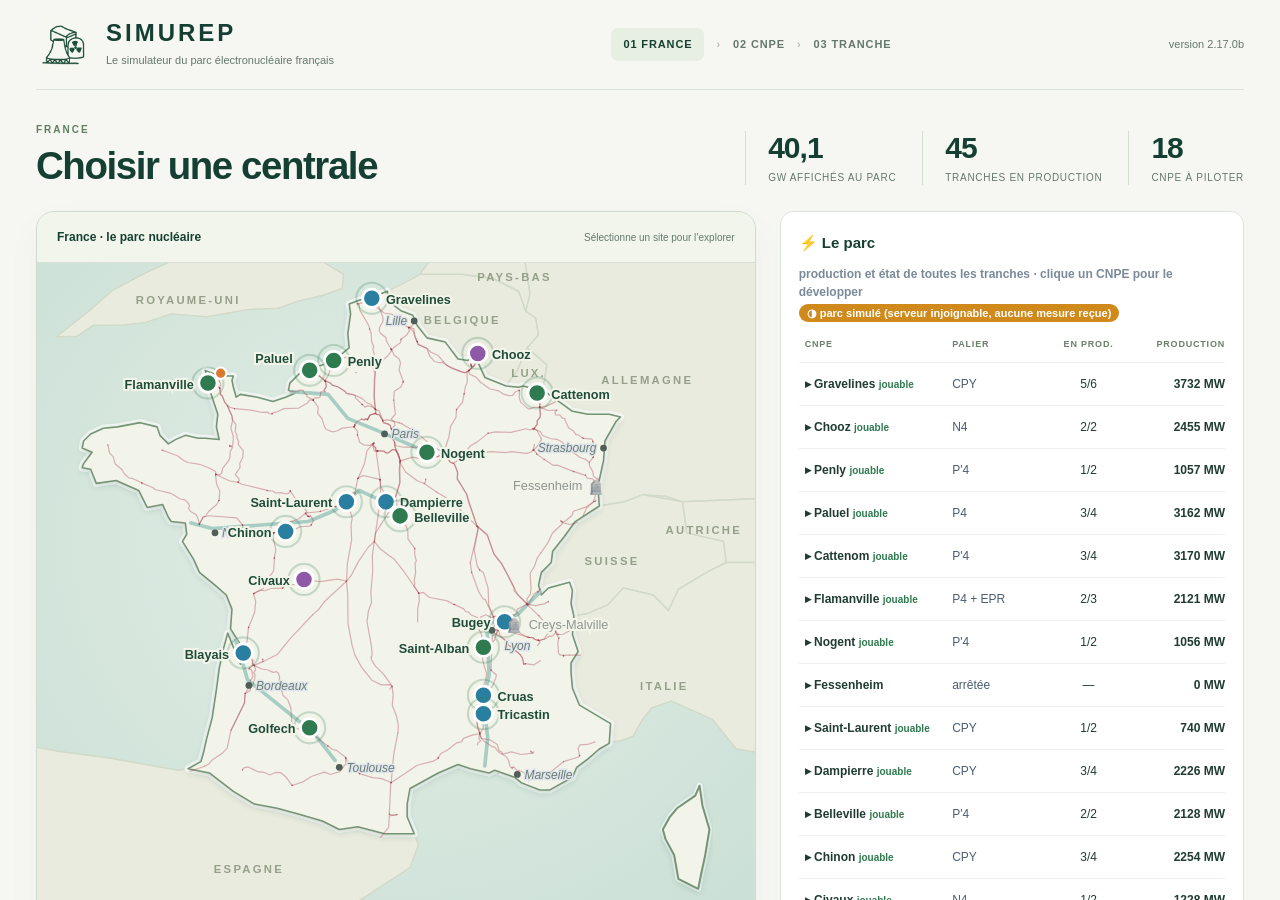
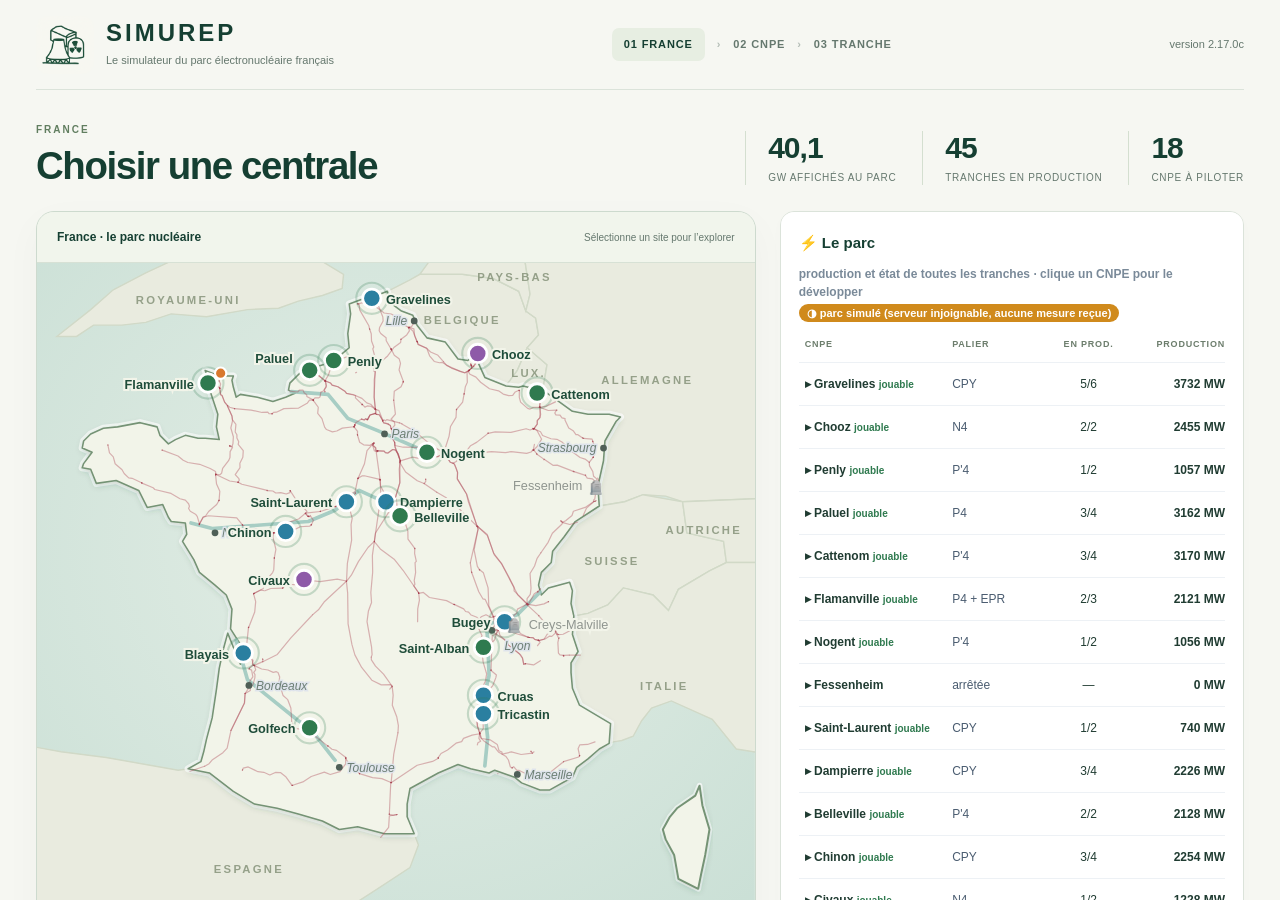
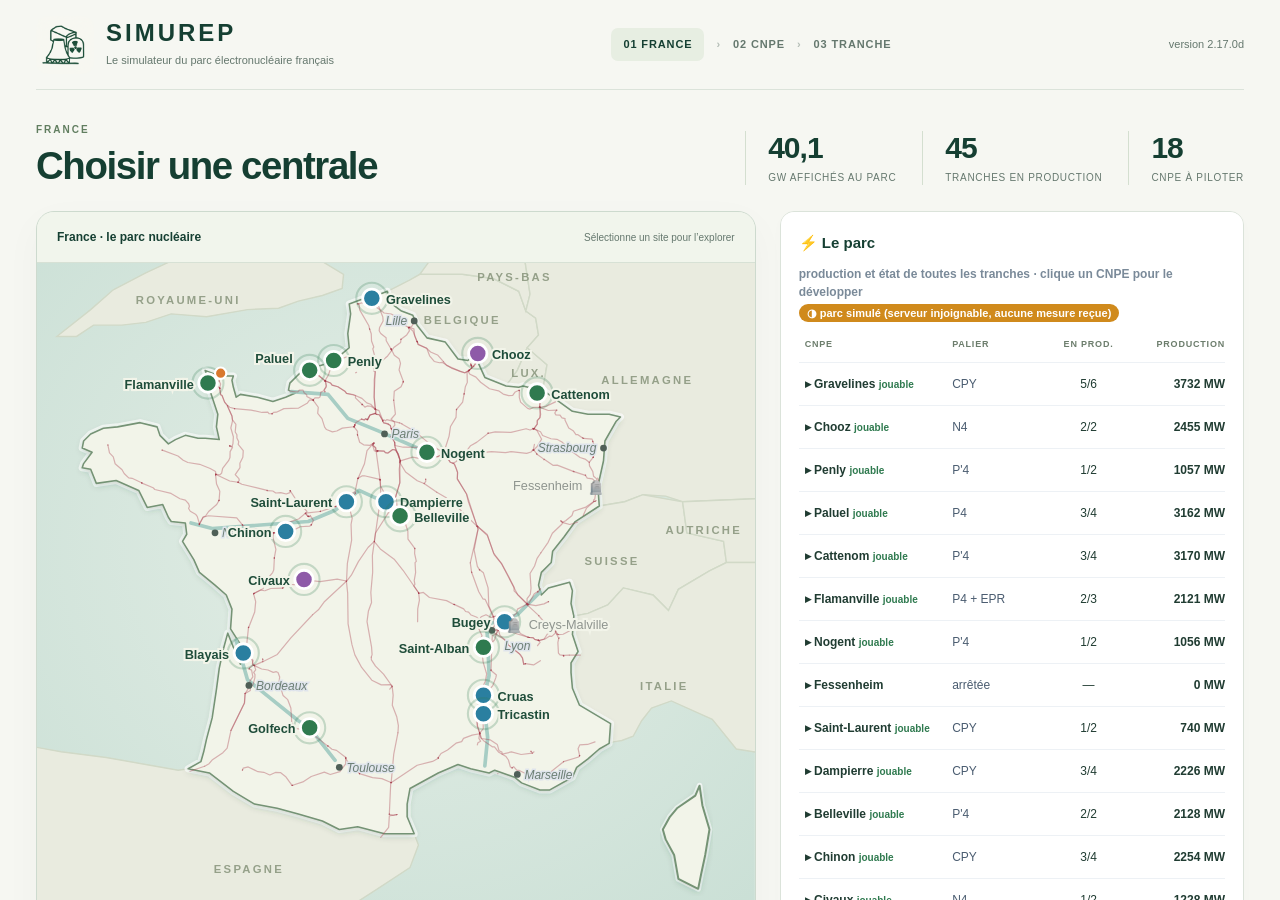
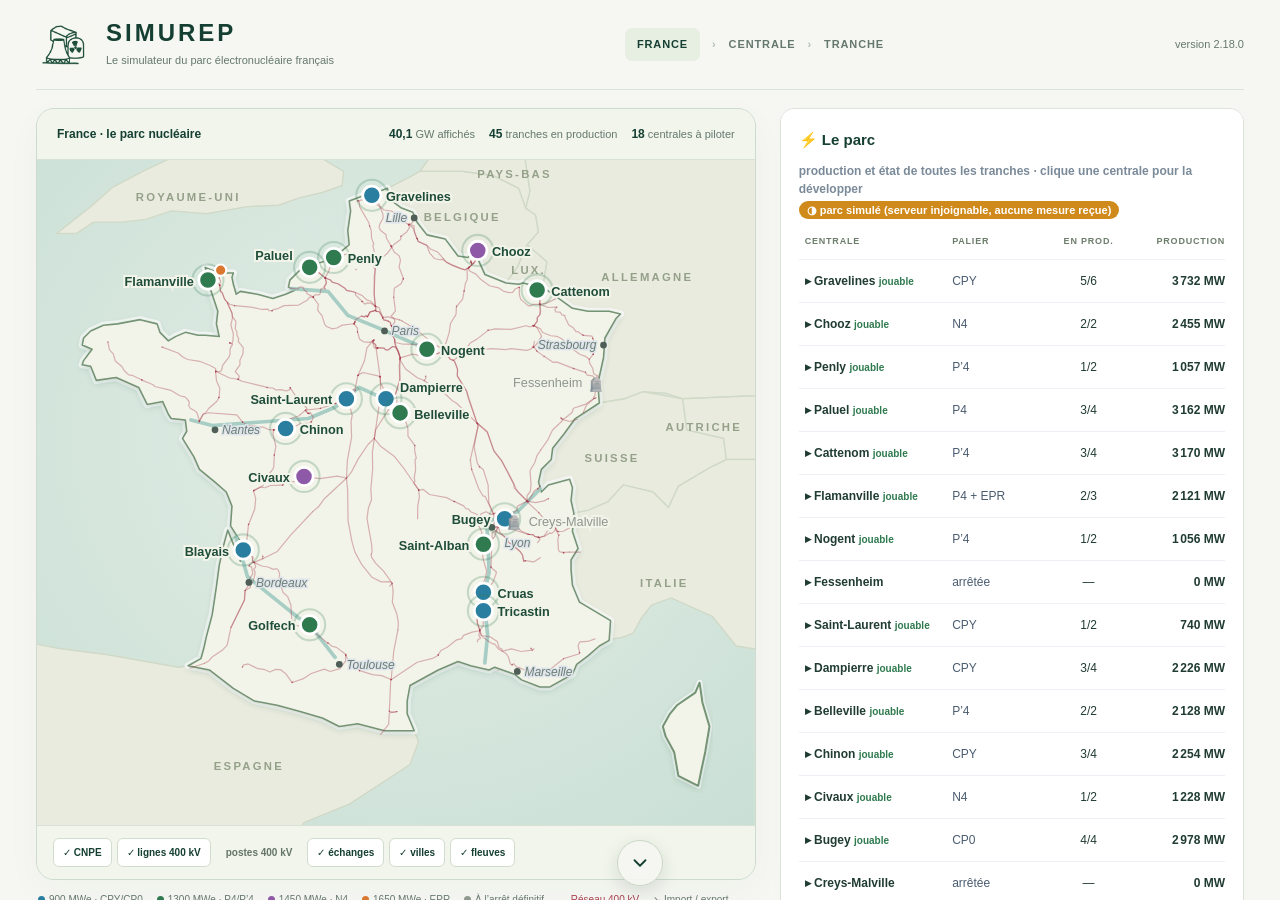
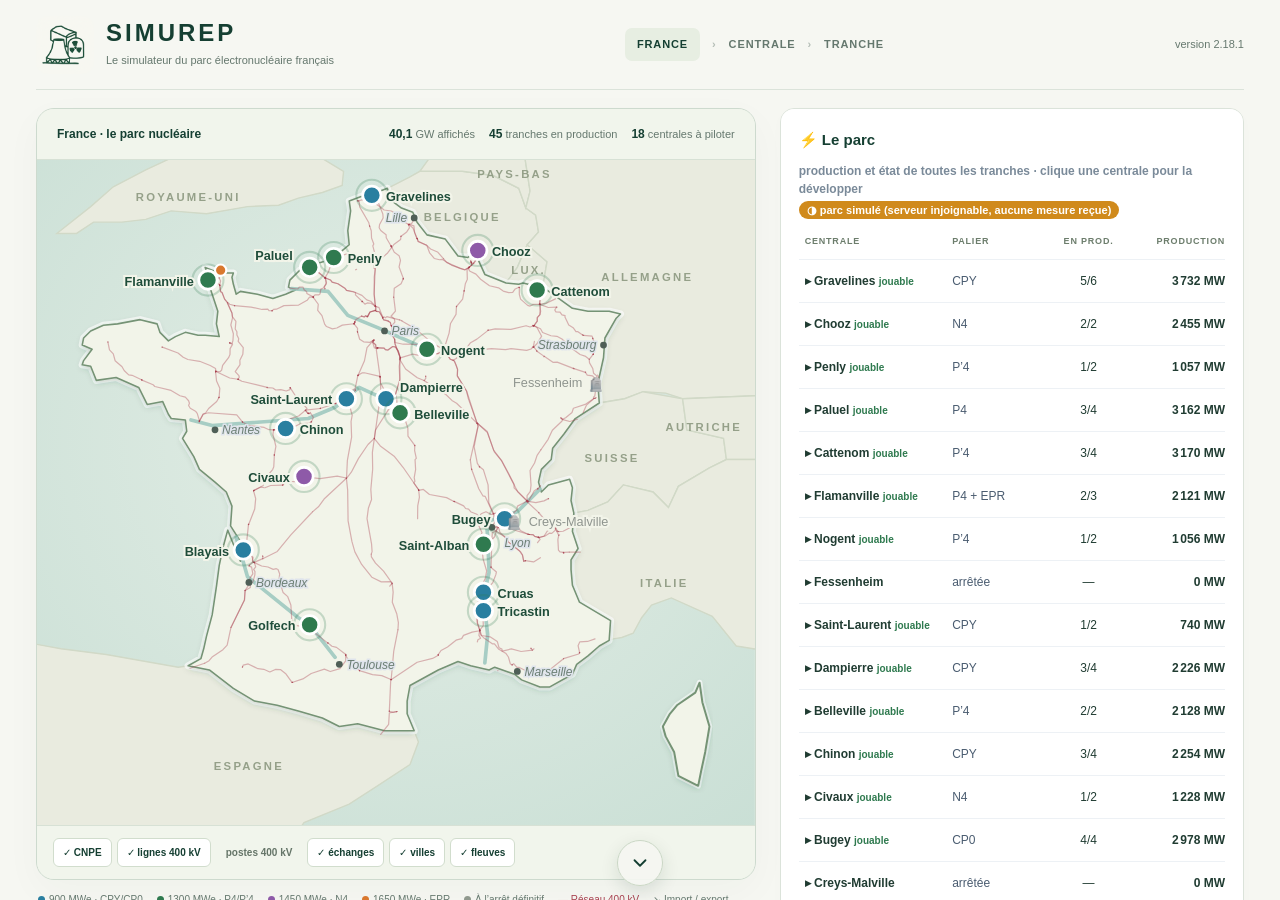
